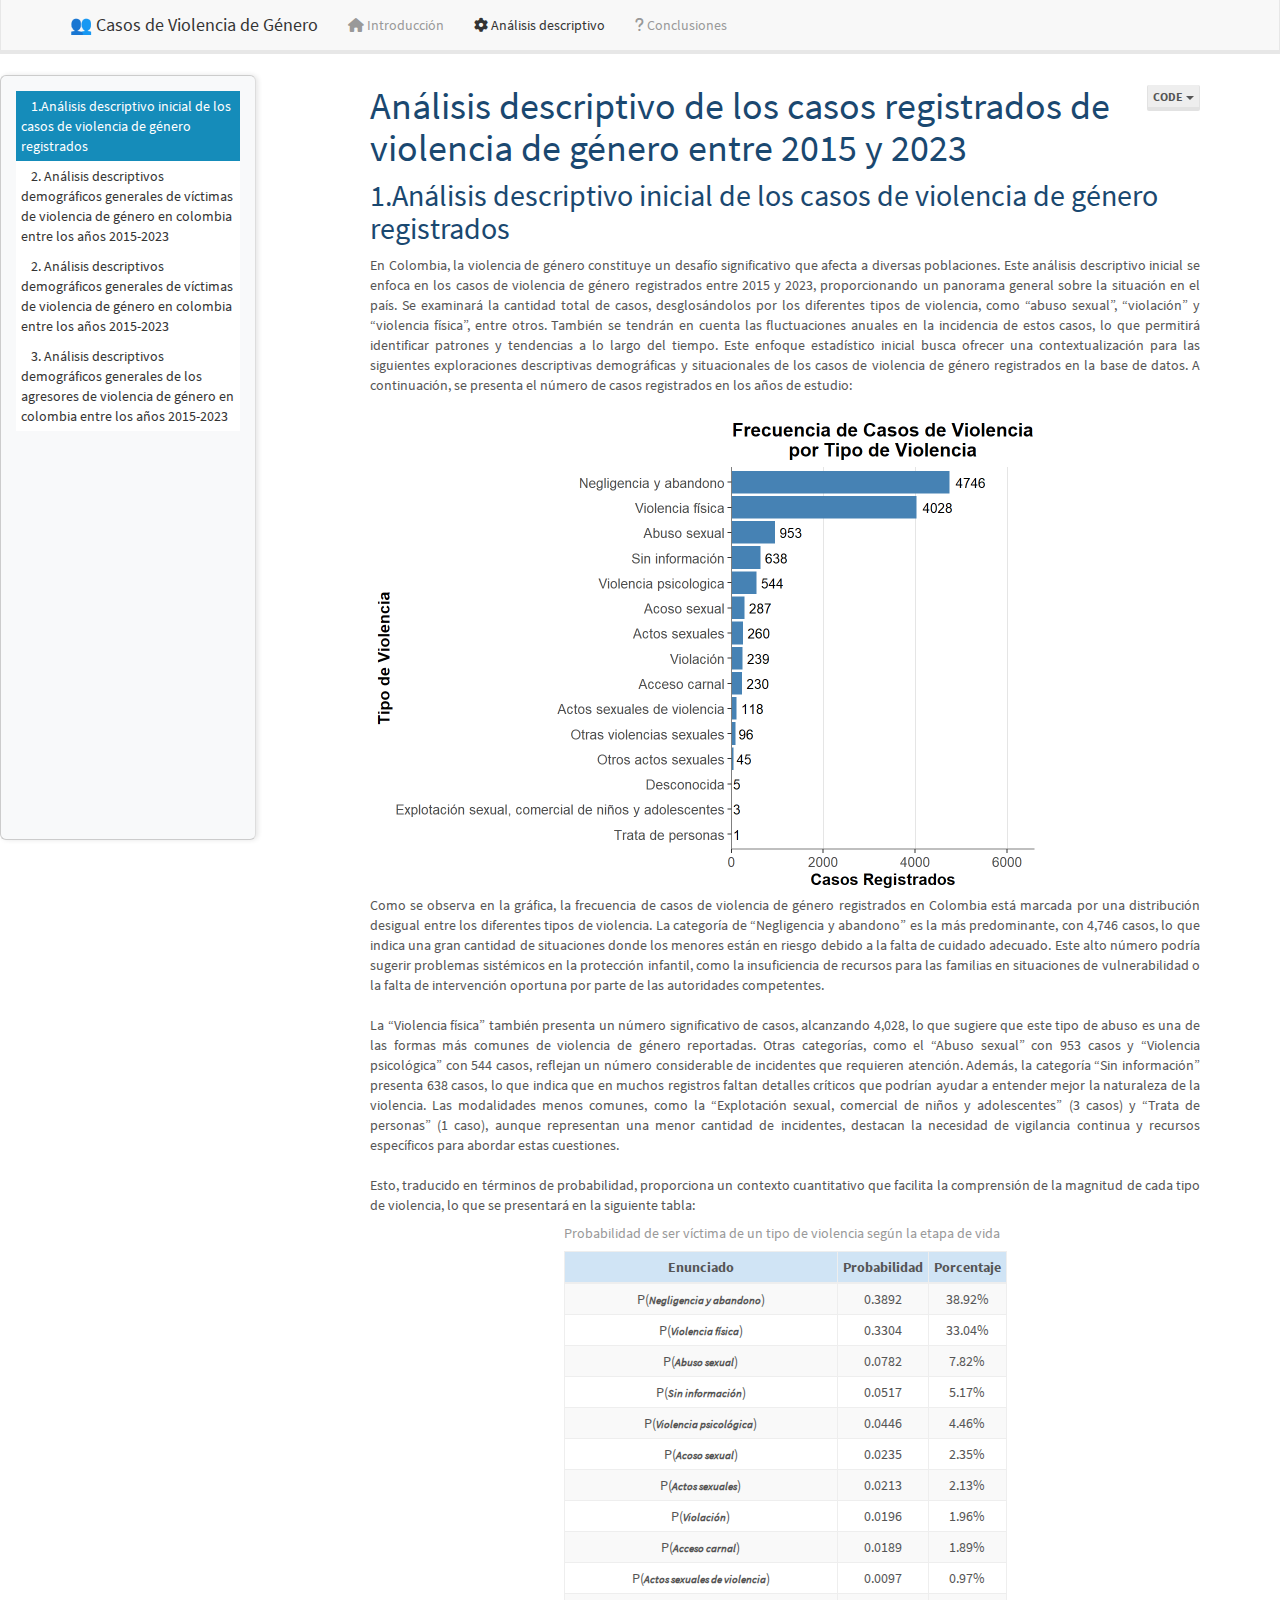
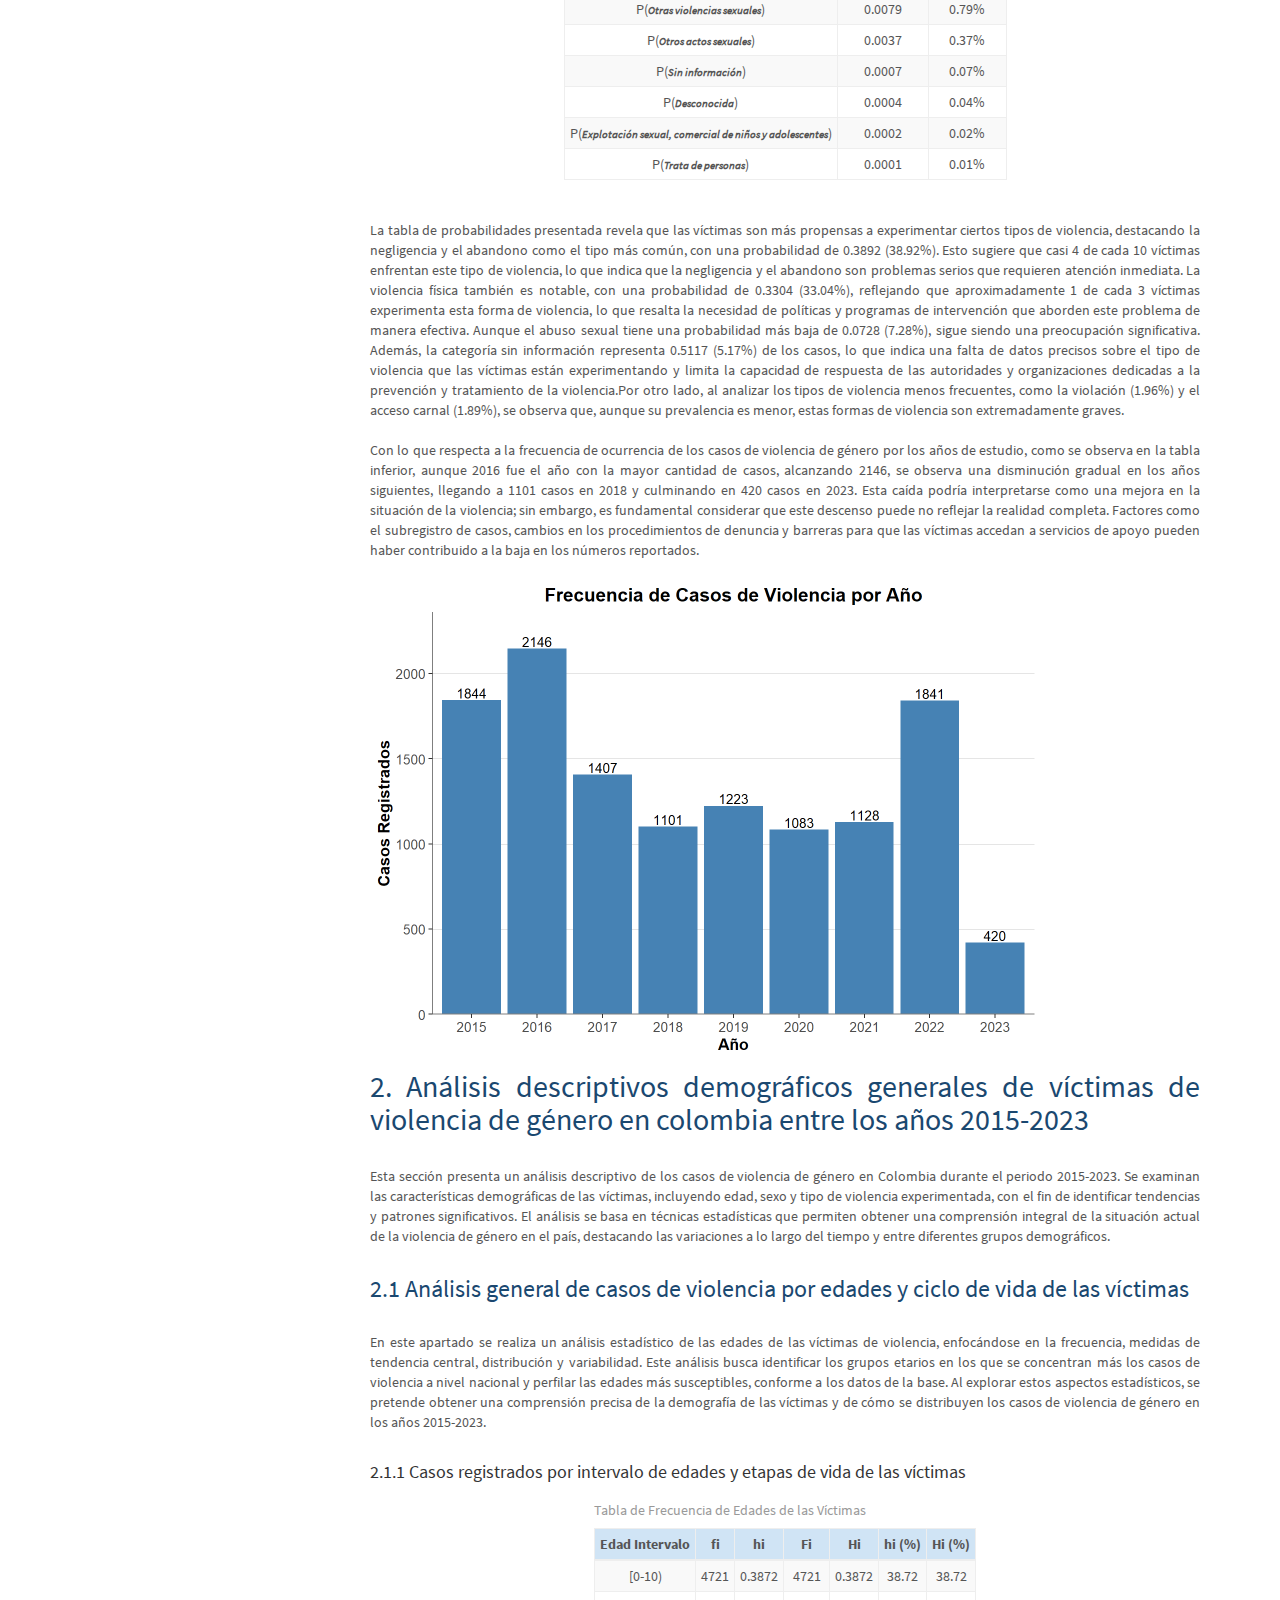
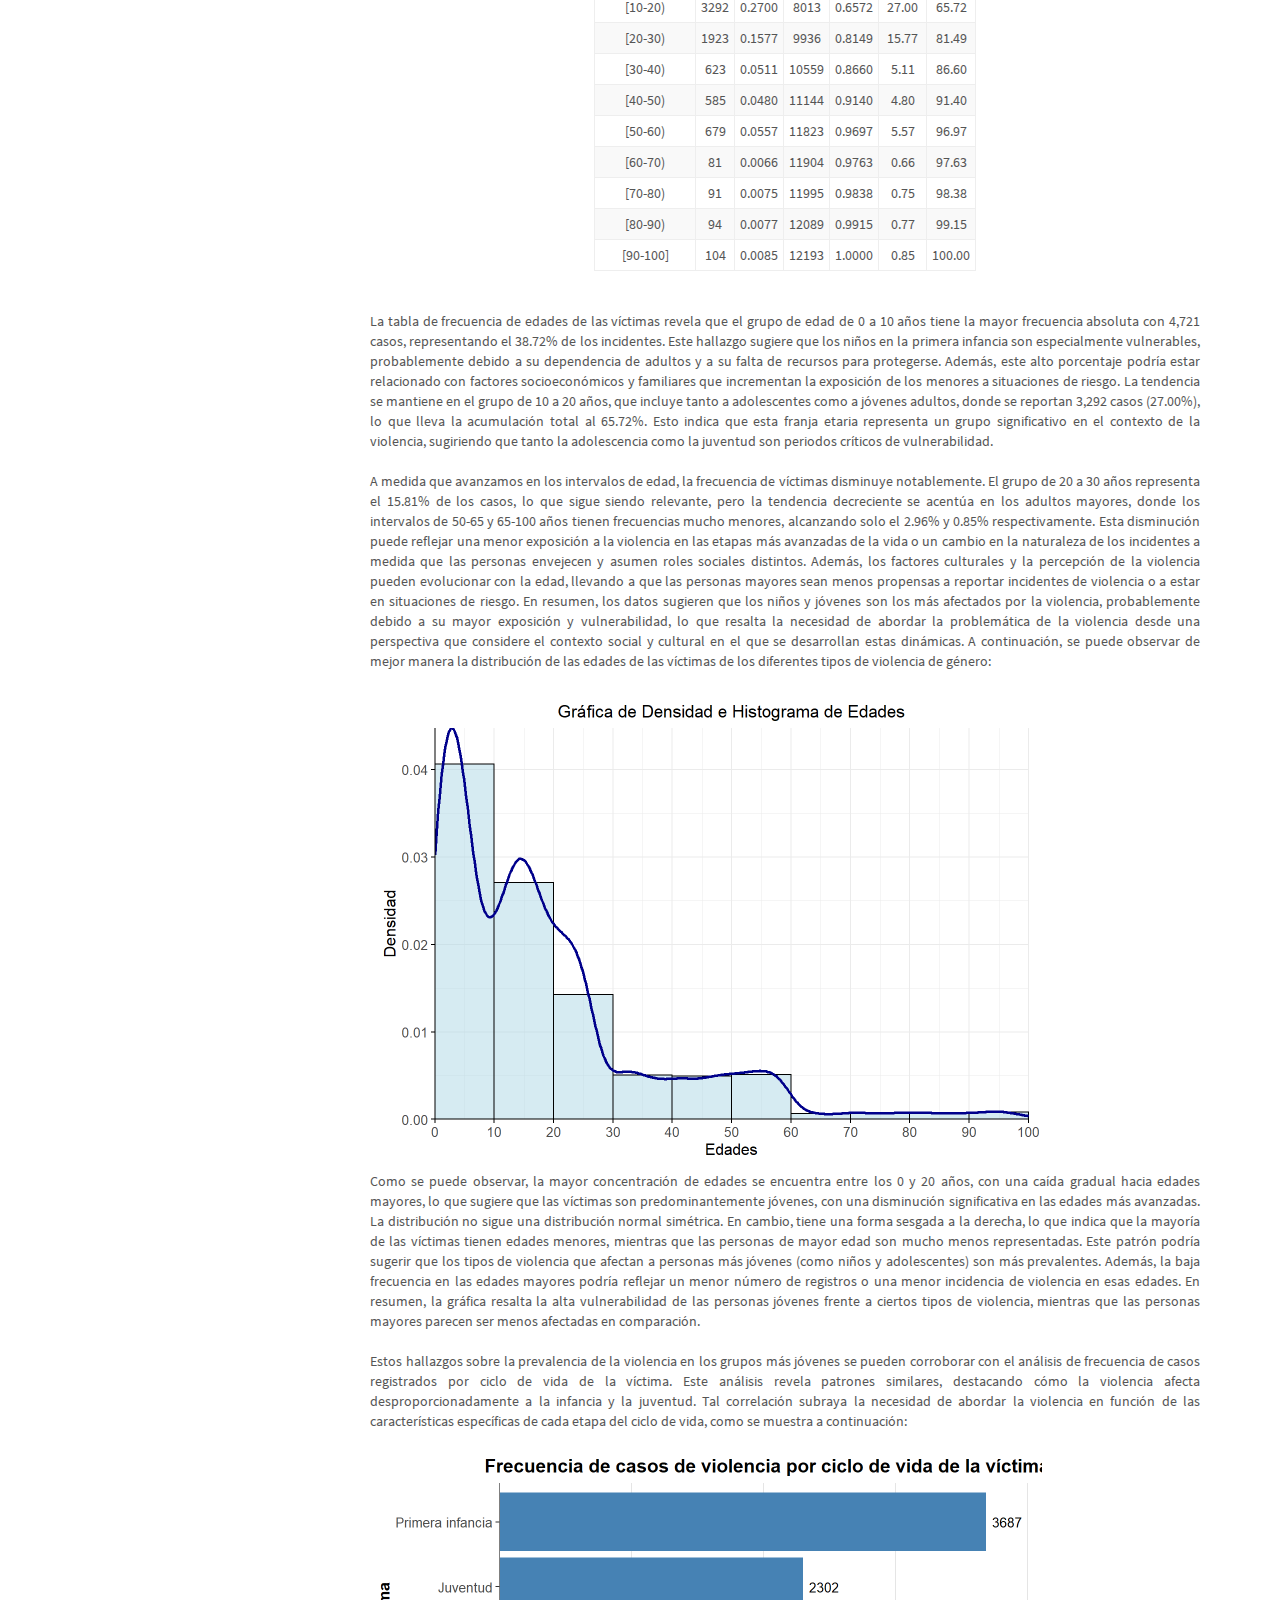
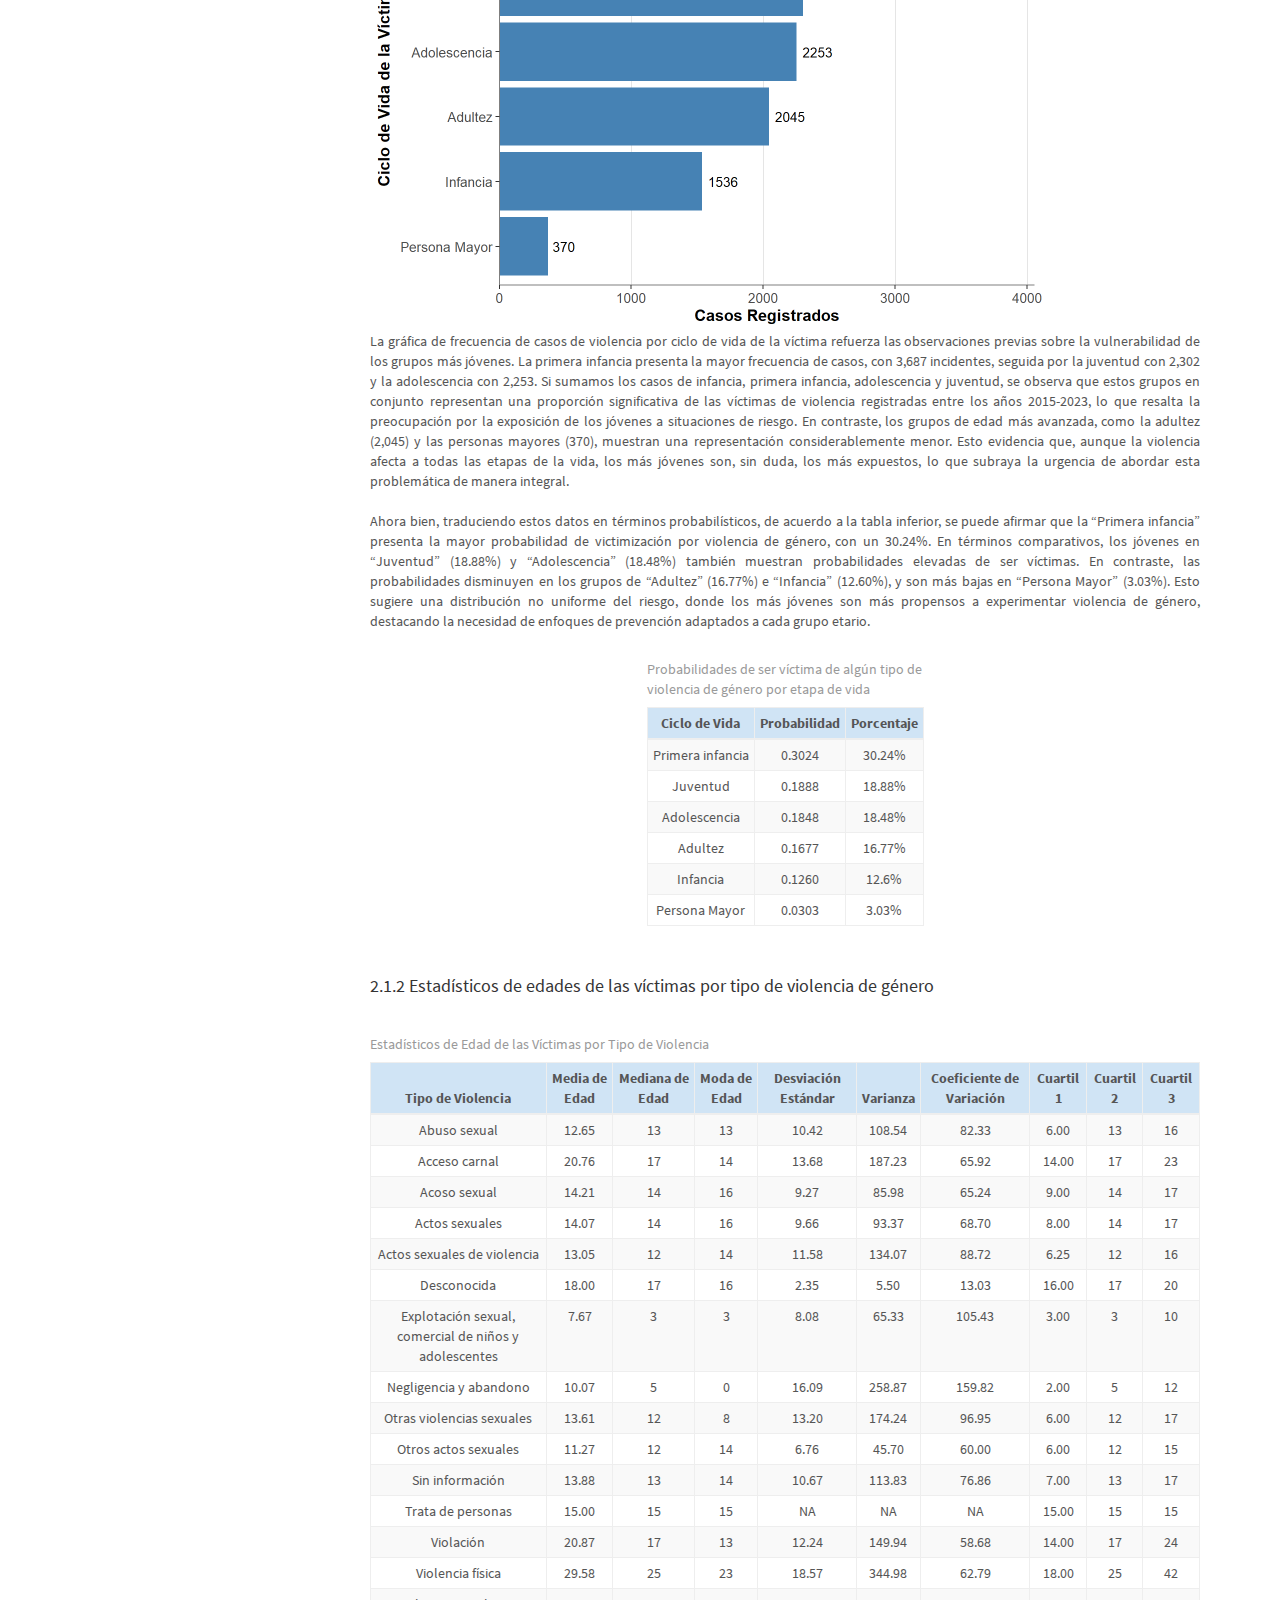
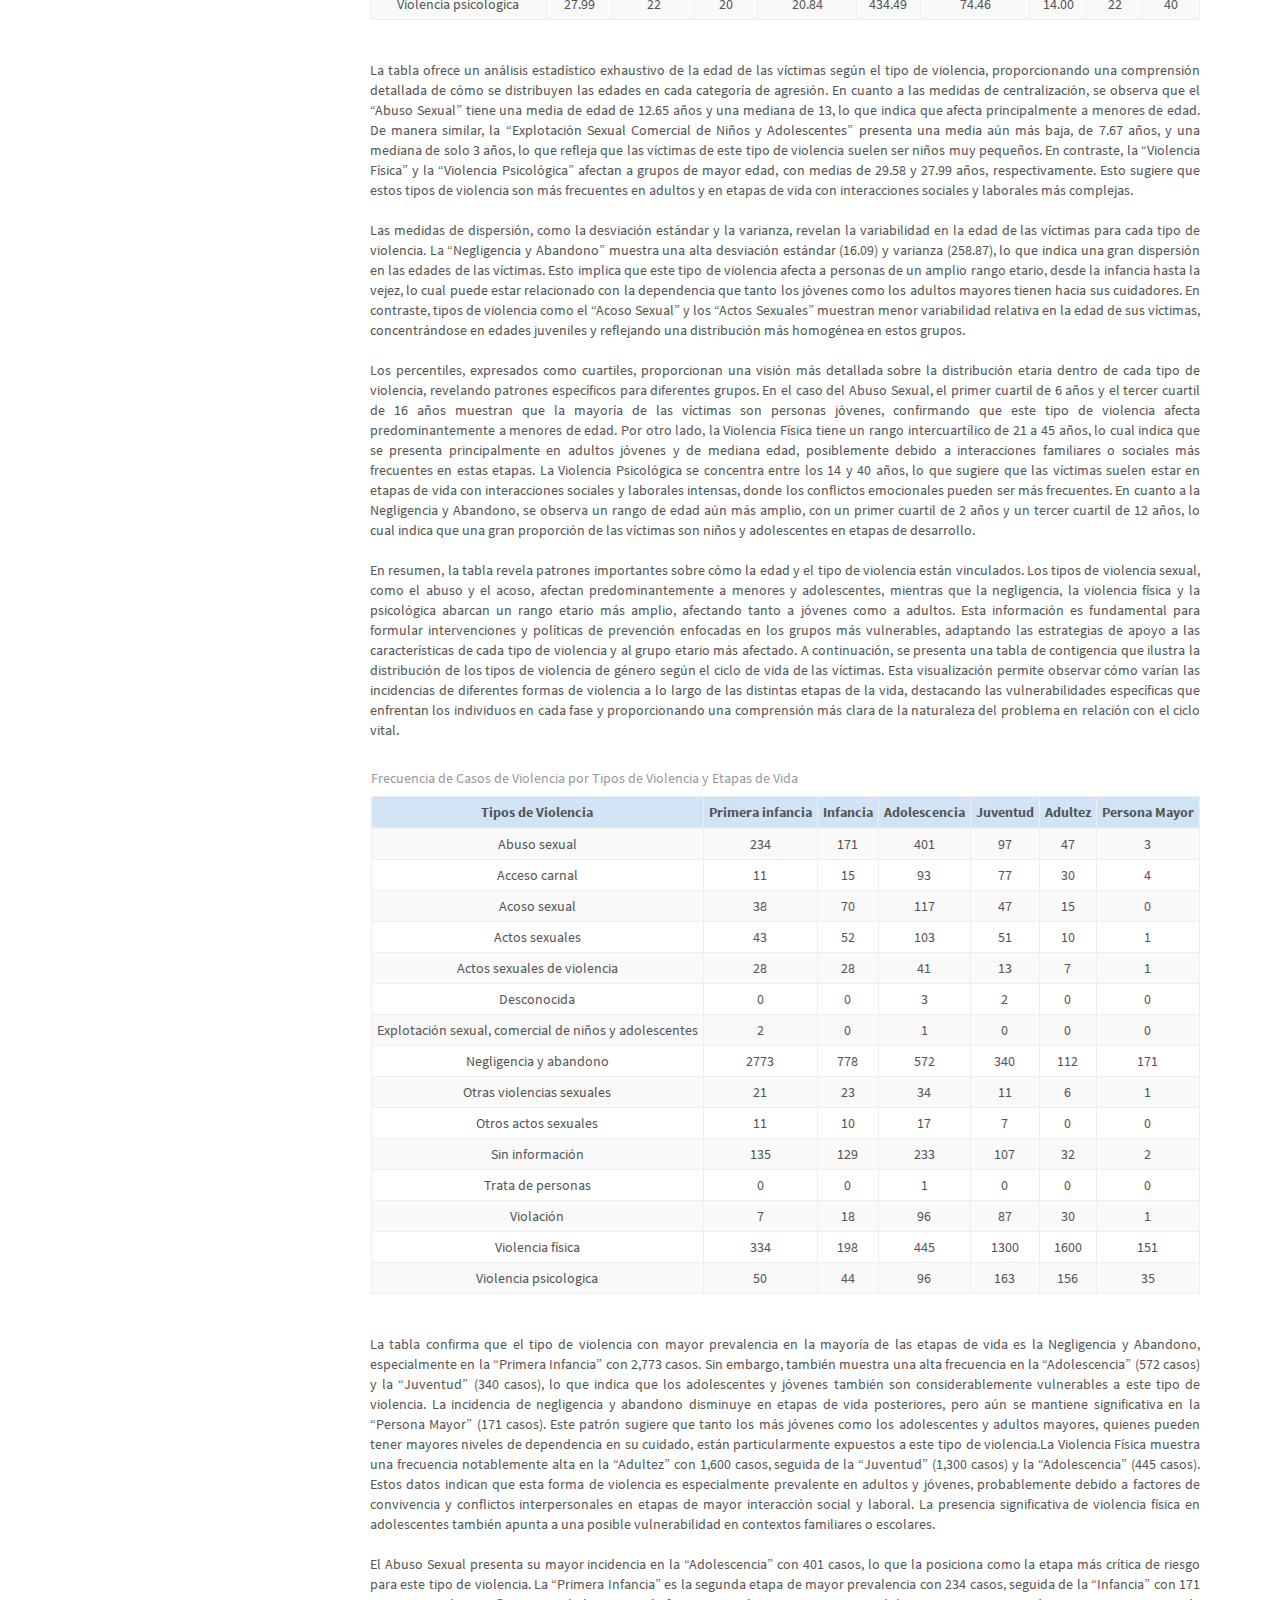
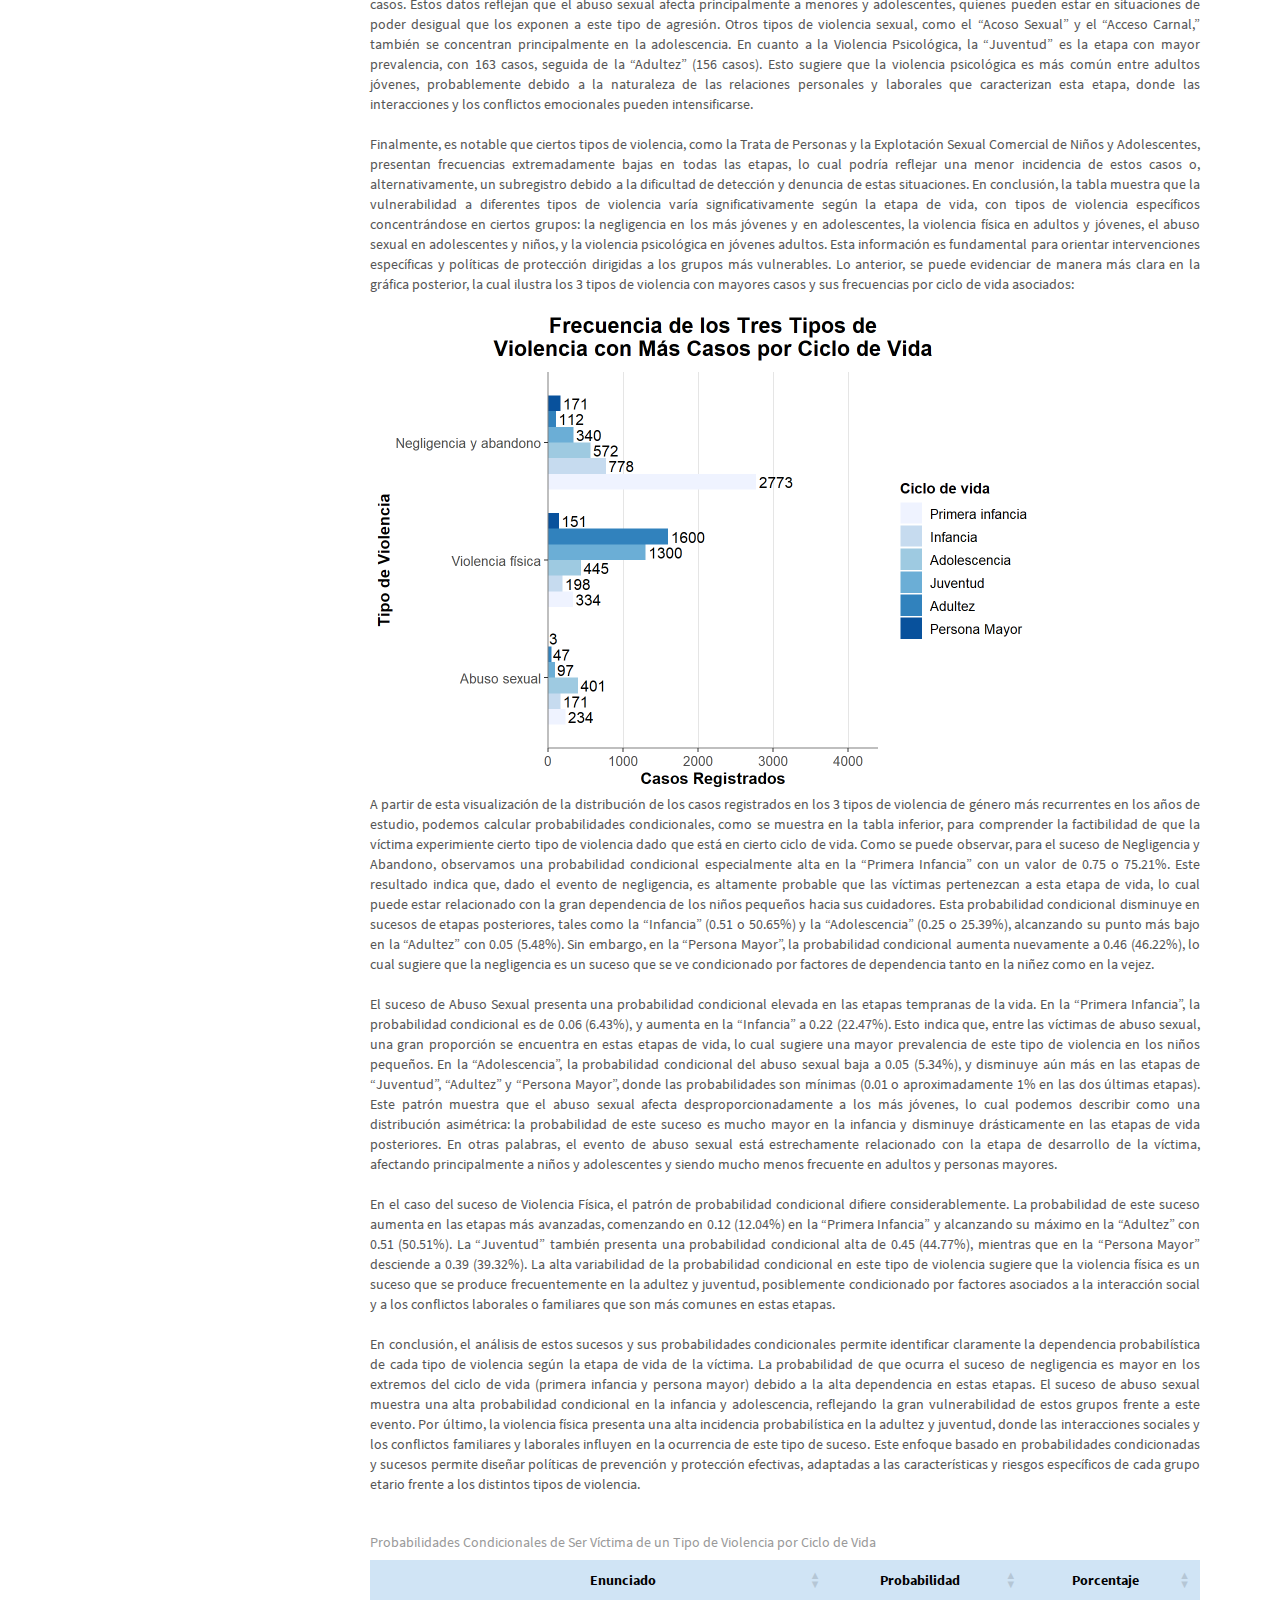
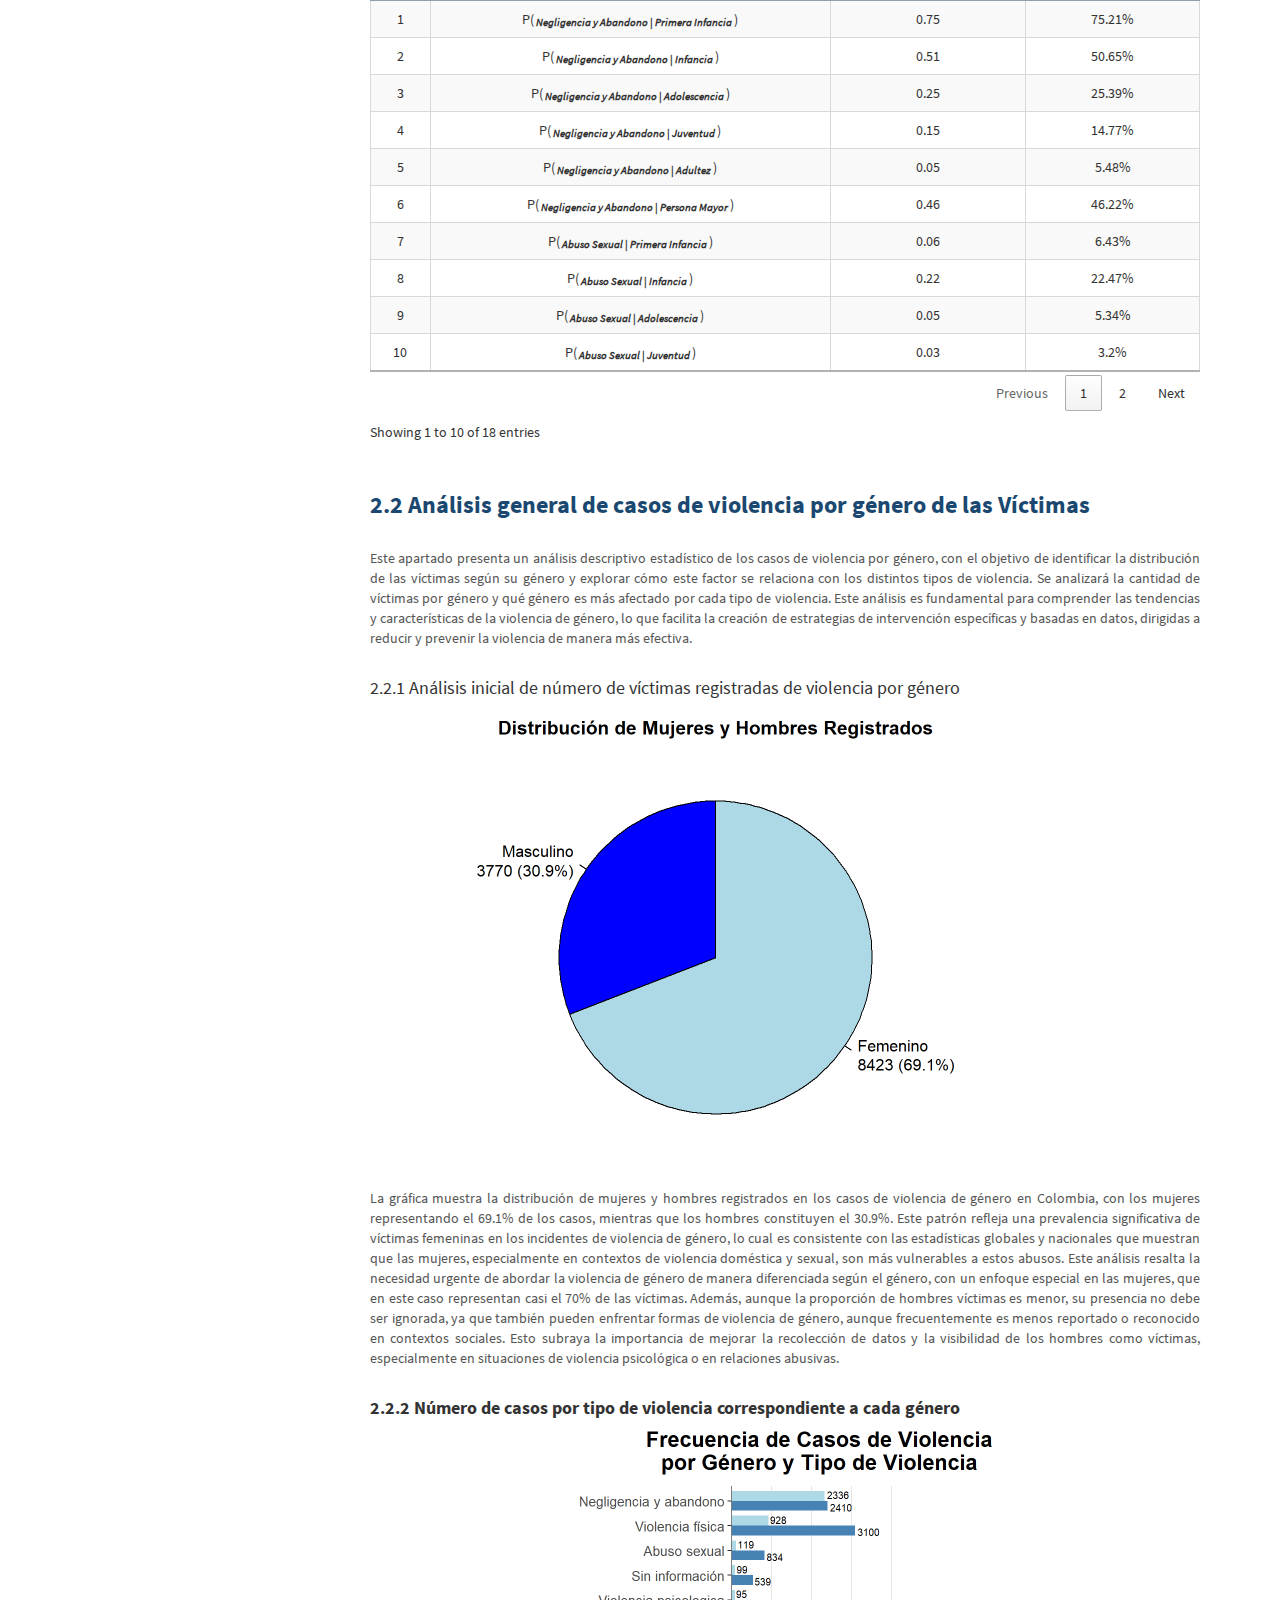
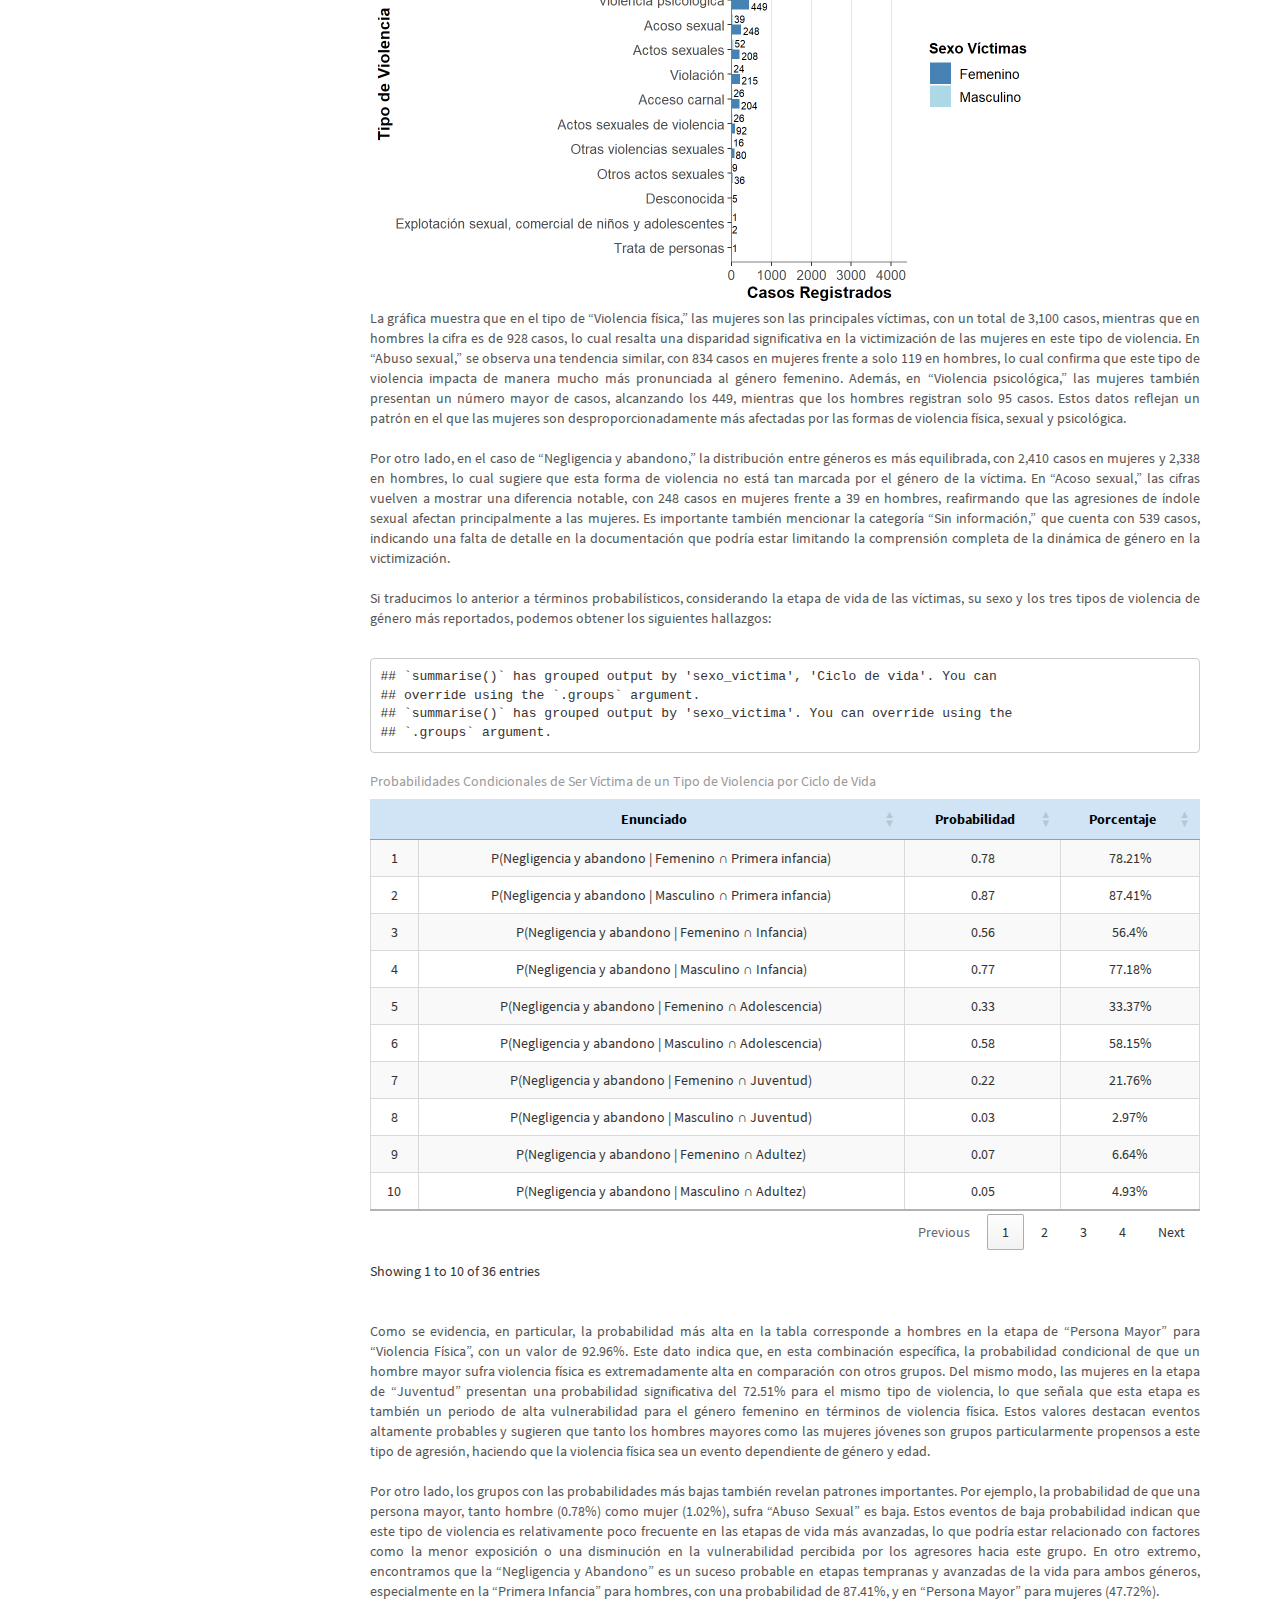
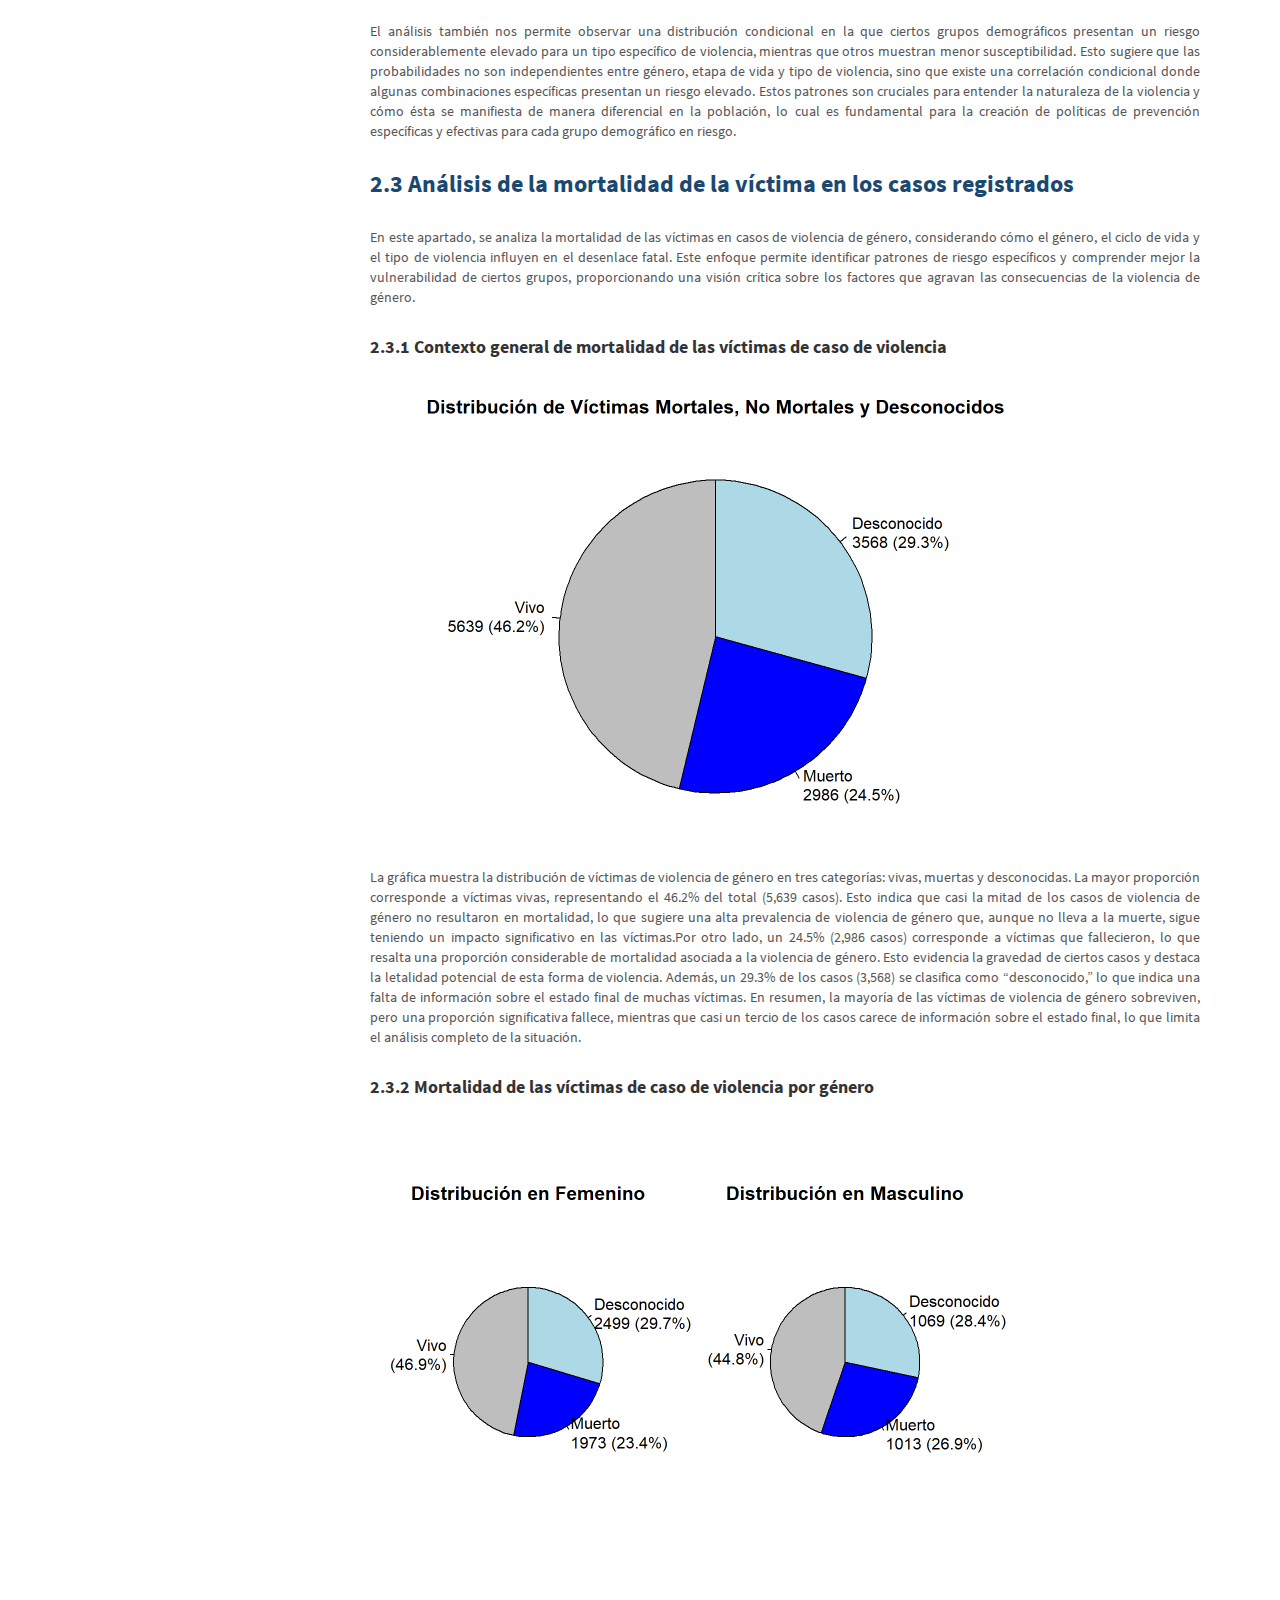
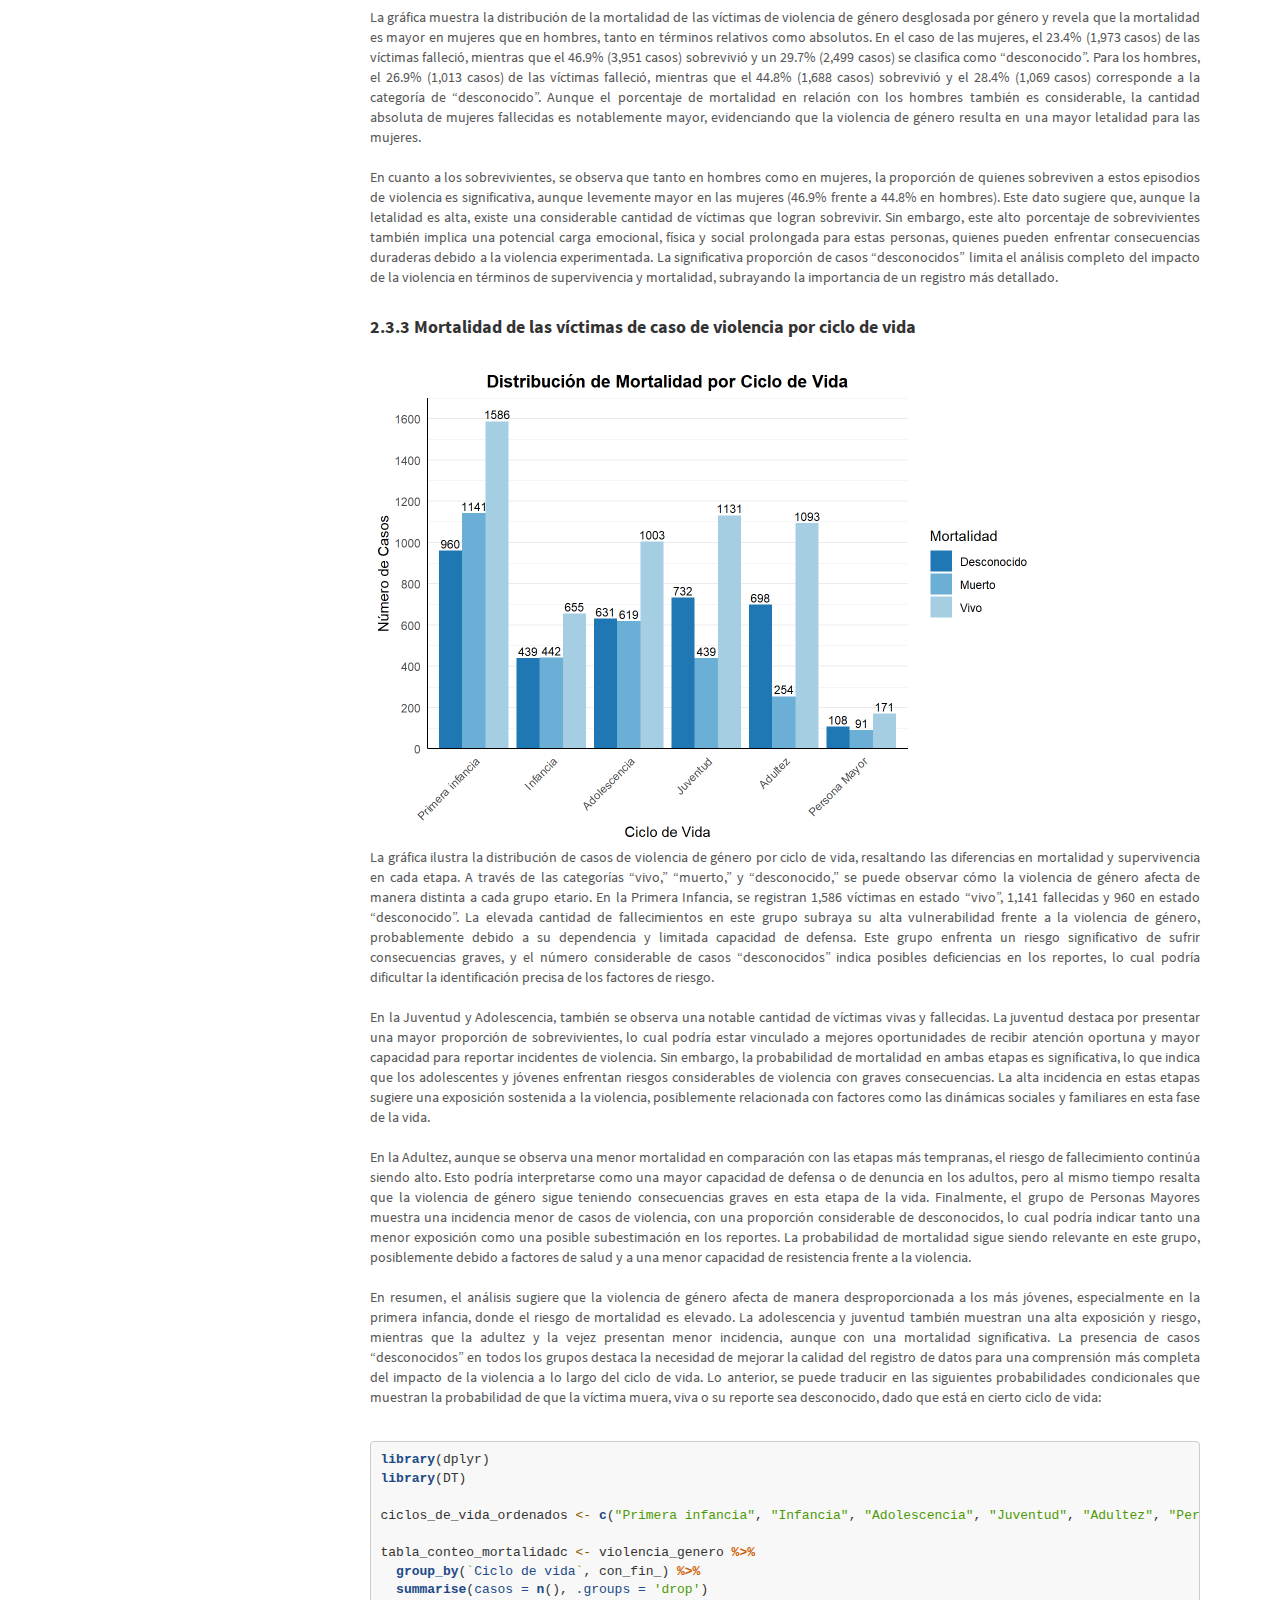
==== about.html @ 6017848c "Agrega el archivo site_libs" ====
<!DOCTYPE html>

<html>

<head>

<meta charset="utf-8" />
<meta name="generator" content="pandoc" />
<meta http-equiv="X-UA-Compatible" content="IE=EDGE" />




<title>Análisis descriptivo de los casos registrados de violencia de género entre 2015 y 2023</title>

<script src="site_libs/header-attrs-2.28/header-attrs.js"></script>
<script src="site_libs/jquery-3.6.0/jquery-3.6.0.min.js"></script>
<meta name="viewport" content="width=device-width, initial-scale=1" />
<link href="site_libs/bootstrap-3.3.5/css/lumen.min.css" rel="stylesheet" />
<script src="site_libs/bootstrap-3.3.5/js/bootstrap.min.js"></script>
<script src="site_libs/bootstrap-3.3.5/shim/html5shiv.min.js"></script>
<script src="site_libs/bootstrap-3.3.5/shim/respond.min.js"></script>
<style>h1 {font-size: 34px;}
       h1.title {font-size: 38px;}
       h2 {font-size: 30px;}
       h3 {font-size: 24px;}
       h4 {font-size: 18px;}
       h5 {font-size: 16px;}
       h6 {font-size: 12px;}
       code {color: inherit; background-color: rgba(0, 0, 0, 0.04);}
       pre:not([class]) { background-color: white }</style>
<script src="site_libs/jqueryui-1.13.2/jquery-ui.min.js"></script>
<link href="site_libs/tocify-1.9.1/jquery.tocify.css" rel="stylesheet" />
<script src="site_libs/tocify-1.9.1/jquery.tocify.js"></script>
<script src="site_libs/navigation-1.1/tabsets.js"></script>
<script src="site_libs/navigation-1.1/codefolding.js"></script>
<script src="site_libs/navigation-1.1/sourceembed.js"></script>
<script src="site_libs/kePrint-0.0.1/kePrint.js"></script>
<link href="site_libs/lightable-0.0.1/lightable.css" rel="stylesheet" />
<link href="site_libs/htmltools-fill-0.5.8.1/fill.css" rel="stylesheet" />
<script src="site_libs/htmlwidgets-1.6.4/htmlwidgets.js"></script>
<link href="site_libs/datatables-css-0.0.0/datatables-crosstalk.css" rel="stylesheet" />
<script src="site_libs/datatables-binding-0.33/datatables.js"></script>
<link href="site_libs/dt-core-1.13.6/css/jquery.dataTables.min.css" rel="stylesheet" />
<link href="site_libs/dt-core-1.13.6/css/jquery.dataTables.extra.css" rel="stylesheet" />
<script src="site_libs/dt-core-1.13.6/js/jquery.dataTables.min.js"></script>
<link href="site_libs/crosstalk-1.2.1/css/crosstalk.min.css" rel="stylesheet" />
<script src="site_libs/crosstalk-1.2.1/js/crosstalk.min.js"></script>
<link href="site_libs/leaflet-1.3.1/leaflet.css" rel="stylesheet" />
<script src="site_libs/leaflet-1.3.1/leaflet.js"></script>
<link href="site_libs/leafletfix-1.0.0/leafletfix.css" rel="stylesheet" />
<script src="site_libs/proj4-2.6.2/proj4.min.js"></script>
<script src="site_libs/Proj4Leaflet-1.0.1/proj4leaflet.js"></script>
<link href="site_libs/rstudio_leaflet-1.3.1/rstudio_leaflet.css" rel="stylesheet" />
<script src="site_libs/leaflet-binding-2.2.2/leaflet.js"></script>
<script src="site_libs/leaflet-providers-2.0.0/leaflet-providers_2.0.0.js"></script>
<script src="site_libs/leaflet-providers-plugin-2.2.2/leaflet-providers-plugin.js"></script>
<script src="site_libs/plotly-binding-4.10.4/plotly.js"></script>
<script src="site_libs/typedarray-0.1/typedarray.min.js"></script>
<link href="site_libs/plotly-htmlwidgets-css-2.11.1/plotly-htmlwidgets.css" rel="stylesheet" />
<script src="site_libs/plotly-main-2.11.1/plotly-latest.min.js"></script>
<link href="site_libs/font-awesome-6.4.2/css/all.min.css" rel="stylesheet" />
<link href="site_libs/font-awesome-6.4.2/css/v4-shims.min.css" rel="stylesheet" />

<style type="text/css">
  code{white-space: pre-wrap;}
  span.smallcaps{font-variant: small-caps;}
  span.underline{text-decoration: underline;}
  div.column{display: inline-block; vertical-align: top; width: 50%;}
  div.hanging-indent{margin-left: 1.5em; text-indent: -1.5em;}
  ul.task-list{list-style: none;}
    </style>



<style type="text/css">
  code {
    white-space: pre;
  }
  .sourceCode {
    overflow: visible;
  }
</style>
<style type="text/css" data-origin="pandoc">
pre > code.sourceCode { white-space: pre; position: relative; }
pre > code.sourceCode > span { line-height: 1.25; }
pre > code.sourceCode > span:empty { height: 1.2em; }
.sourceCode { overflow: visible; }
code.sourceCode > span { color: inherit; text-decoration: inherit; }
div.sourceCode { margin: 1em 0; }
pre.sourceCode { margin: 0; }
@media screen {
div.sourceCode { overflow: auto; }
}
@media print {
pre > code.sourceCode { white-space: pre-wrap; }
pre > code.sourceCode > span { text-indent: -5em; padding-left: 5em; }
}
pre.numberSource code
  { counter-reset: source-line 0; }
pre.numberSource code > span
  { position: relative; left: -4em; counter-increment: source-line; }
pre.numberSource code > span > a:first-child::before
  { content: counter(source-line);
    position: relative; left: -1em; text-align: right; vertical-align: baseline;
    border: none; display: inline-block;
    -webkit-touch-callout: none; -webkit-user-select: none;
    -khtml-user-select: none; -moz-user-select: none;
    -ms-user-select: none; user-select: none;
    padding: 0 4px; width: 4em;
    color: #aaaaaa;
  }
pre.numberSource { margin-left: 3em; border-left: 1px solid #aaaaaa;  padding-left: 4px; }
div.sourceCode
  {  background-color: #f8f8f8; }
@media screen {
pre > code.sourceCode > span > a:first-child::before { text-decoration: underline; }
}
code span.al { color: #ef2929; } /* Alert */
code span.an { color: #8f5902; font-weight: bold; font-style: italic; } /* Annotation */
code span.at { color: #204a87; } /* Attribute */
code span.bn { color: #0000cf; } /* BaseN */
code span.cf { color: #204a87; font-weight: bold; } /* ControlFlow */
code span.ch { color: #4e9a06; } /* Char */
code span.cn { color: #8f5902; } /* Constant */
code span.co { color: #8f5902; font-style: italic; } /* Comment */
code span.cv { color: #8f5902; font-weight: bold; font-style: italic; } /* CommentVar */
code span.do { color: #8f5902; font-weight: bold; font-style: italic; } /* Documentation */
code span.dt { color: #204a87; } /* DataType */
code span.dv { color: #0000cf; } /* DecVal */
code span.er { color: #a40000; font-weight: bold; } /* Error */
code span.ex { } /* Extension */
code span.fl { color: #0000cf; } /* Float */
code span.fu { color: #204a87; font-weight: bold; } /* Function */
code span.im { } /* Import */
code span.in { color: #8f5902; font-weight: bold; font-style: italic; } /* Information */
code span.kw { color: #204a87; font-weight: bold; } /* Keyword */
code span.op { color: #ce5c00; font-weight: bold; } /* Operator */
code span.ot { color: #8f5902; } /* Other */
code span.pp { color: #8f5902; font-style: italic; } /* Preprocessor */
code span.sc { color: #ce5c00; font-weight: bold; } /* SpecialChar */
code span.ss { color: #4e9a06; } /* SpecialString */
code span.st { color: #4e9a06; } /* String */
code span.va { color: #000000; } /* Variable */
code span.vs { color: #4e9a06; } /* VerbatimString */
code span.wa { color: #8f5902; font-weight: bold; font-style: italic; } /* Warning */

</style>
<script>
// apply pandoc div.sourceCode style to pre.sourceCode instead
(function() {
  var sheets = document.styleSheets;
  for (var i = 0; i < sheets.length; i++) {
    if (sheets[i].ownerNode.dataset["origin"] !== "pandoc") continue;
    try { var rules = sheets[i].cssRules; } catch (e) { continue; }
    var j = 0;
    while (j < rules.length) {
      var rule = rules[j];
      // check if there is a div.sourceCode rule
      if (rule.type !== rule.STYLE_RULE || rule.selectorText !== "div.sourceCode") {
        j++;
        continue;
      }
      var style = rule.style.cssText;
      // check if color or background-color is set
      if (rule.style.color === '' && rule.style.backgroundColor === '') {
        j++;
        continue;
      }
      // replace div.sourceCode by a pre.sourceCode rule
      sheets[i].deleteRule(j);
      sheets[i].insertRule('pre.sourceCode{' + style + '}', j);
    }
  }
})();
</script>


<style type="text/css">
#rmd-source-code {
  display: none;
}
</style>


<link rel="stylesheet" href="styles.css" type="text/css" />



<style type = "text/css">
.main-container {
  max-width: 940px;
  margin-left: auto;
  margin-right: auto;
}
img {
  max-width:100%;
}
.tabbed-pane {
  padding-top: 12px;
}
.html-widget {
  margin-bottom: 20px;
}
button.code-folding-btn:focus {
  outline: none;
}
summary {
  display: list-item;
}
details > summary > p:only-child {
  display: inline;
}
pre code {
  padding: 0;
}
</style>


<style type="text/css">
.dropdown-submenu {
  position: relative;
}
.dropdown-submenu>.dropdown-menu {
  top: 0;
  left: 100%;
  margin-top: -6px;
  margin-left: -1px;
  border-radius: 0 6px 6px 6px;
}
.dropdown-submenu:hover>.dropdown-menu {
  display: block;
}
.dropdown-submenu>a:after {
  display: block;
  content: " ";
  float: right;
  width: 0;
  height: 0;
  border-color: transparent;
  border-style: solid;
  border-width: 5px 0 5px 5px;
  border-left-color: #cccccc;
  margin-top: 5px;
  margin-right: -10px;
}
.dropdown-submenu:hover>a:after {
  border-left-color: #adb5bd;
}
.dropdown-submenu.pull-left {
  float: none;
}
.dropdown-submenu.pull-left>.dropdown-menu {
  left: -100%;
  margin-left: 10px;
  border-radius: 6px 0 6px 6px;
}
</style>

<script type="text/javascript">
// manage active state of menu based on current page
$(document).ready(function () {
  // active menu anchor
  href = window.location.pathname
  href = href.substr(href.lastIndexOf('/') + 1)
  if (href === "")
    href = "index.html";
  var menuAnchor = $('a[href="' + href + '"]');

  // mark the anchor link active (and if it's in a dropdown, also mark that active)
  var dropdown = menuAnchor.closest('li.dropdown');
  if (window.bootstrap) { // Bootstrap 4+
    menuAnchor.addClass('active');
    dropdown.find('> .dropdown-toggle').addClass('active');
  } else { // Bootstrap 3
    menuAnchor.parent().addClass('active');
    dropdown.addClass('active');
  }

  // Navbar adjustments
  var navHeight = $(".navbar").first().height() + 15;
  var style = document.createElement('style');
  var pt = "padding-top: " + navHeight + "px; ";
  var mt = "margin-top: -" + navHeight + "px; ";
  var css = "";
  // offset scroll position for anchor links (for fixed navbar)
  for (var i = 1; i <= 6; i++) {
    css += ".section h" + i + "{ " + pt + mt + "}\n";
  }
  style.innerHTML = "body {" + pt + "padding-bottom: 40px; }\n" + css;
  document.head.appendChild(style);
});
</script>

<!-- tabsets -->

<style type="text/css">
.tabset-dropdown > .nav-tabs {
  display: inline-table;
  max-height: 500px;
  min-height: 44px;
  overflow-y: auto;
  border: 1px solid #ddd;
  border-radius: 4px;
}

.tabset-dropdown > .nav-tabs > li.active:before, .tabset-dropdown > .nav-tabs.nav-tabs-open:before {
  content: "\e259";
  font-family: 'Glyphicons Halflings';
  display: inline-block;
  padding: 10px;
  border-right: 1px solid #ddd;
}

.tabset-dropdown > .nav-tabs.nav-tabs-open > li.active:before {
  content: "\e258";
  font-family: 'Glyphicons Halflings';
  border: none;
}

.tabset-dropdown > .nav-tabs > li.active {
  display: block;
}

.tabset-dropdown > .nav-tabs > li > a,
.tabset-dropdown > .nav-tabs > li > a:focus,
.tabset-dropdown > .nav-tabs > li > a:hover {
  border: none;
  display: inline-block;
  border-radius: 4px;
  background-color: transparent;
}

.tabset-dropdown > .nav-tabs.nav-tabs-open > li {
  display: block;
  float: none;
}

.tabset-dropdown > .nav-tabs > li {
  display: none;
}
</style>

<!-- code folding -->
<style type="text/css">
.code-folding-btn { margin-bottom: 4px; }
</style>



<style type="text/css">

#TOC {
  margin: 25px 0px 20px 0px;
}
@media (max-width: 768px) {
#TOC {
  position: relative;
  width: 100%;
}
}

@media print {
.toc-content {
  /* see https://github.com/w3c/csswg-drafts/issues/4434 */
  float: right;
}
}

.toc-content {
  padding-left: 30px;
  padding-right: 40px;
}

div.main-container {
  max-width: 1200px;
}

div.tocify {
  width: 20%;
  max-width: 260px;
  max-height: 85%;
}

@media (min-width: 768px) and (max-width: 991px) {
  div.tocify {
    width: 25%;
  }
}

@media (max-width: 767px) {
  div.tocify {
    width: 100%;
    max-width: none;
  }
}

.tocify ul, .tocify li {
  line-height: 20px;
}

.tocify-subheader .tocify-item {
  font-size: 0.90em;
}

.tocify .list-group-item {
  border-radius: 0px;
}


</style>



</head>

<body>


<div class="container-fluid main-container">


<!-- setup 3col/9col grid for toc_float and main content  -->
<div class="row">
<div class="col-xs-12 col-sm-4 col-md-3">
<div id="TOC" class="tocify">
</div>
</div>

<div class="toc-content col-xs-12 col-sm-8 col-md-9">




<div class="navbar navbar-default  navbar-fixed-top" role="navigation">
  <div class="container">
    <div class="navbar-header">
      <button type="button" class="navbar-toggle collapsed" data-toggle="collapse" data-bs-toggle="collapse" data-target="#navbar" data-bs-target="#navbar">
        <span class="icon-bar"></span>
        <span class="icon-bar"></span>
        <span class="icon-bar"></span>
      </button>
      <a class="navbar-brand" href="index.html">👥 Casos de Violencia de Género</a>
    </div>
    <div id="navbar" class="navbar-collapse collapse">
      <ul class="nav navbar-nav">
        <li>
  <a href="index.html">
    <span class="fa fa-home"></span>
     
    Introducción
  </a>
</li>
<li>
  <a href="about.html">
    <span class="fa fa-gear"></span>
     
    Análisis descriptivo
  </a>
</li>
<li>
  <a href="conclusiones.html">
    <span class="fa fa-question"></span>
     
    Conclusiones
  </a>
</li>
      </ul>
      <ul class="nav navbar-nav navbar-right">
        
      </ul>
    </div><!--/.nav-collapse -->
  </div><!--/.container -->
</div><!--/.navbar -->

<div id="header">

<div class="btn-group pull-right float-right">
<button type="button" class="btn btn-default btn-xs btn-secondary btn-sm dropdown-toggle" data-toggle="dropdown" data-bs-toggle="dropdown" aria-haspopup="true" aria-expanded="false"><span>Code</span> <span class="caret"></span></button>
<ul class="dropdown-menu dropdown-menu-right" style="min-width: 50px;">
<li><a id="rmd-download-source" href="#">Download Rmd</a></li>
</ul>
</div>



<h1 class="title toc-ignore">Análisis descriptivo de los casos
registrados de violencia de género entre 2015 y 2023</h1>

</div>


<style type="text/css">
.column {display:flex;}
h1{color:rgb(26, 72, 112)}
h2{color:rgb(26, 72, 112)}
h3{color:rgb(26, 72, 112)}
</style>
<div
id="análisis-descriptivo-inicial-de-los-casos-de-violencia-de-género-registrados"
class="section level2">
<h2>1.Análisis descriptivo inicial de los casos de violencia de género
registrados</h2>
<div style="text-align: justify">
En Colombia, la violencia de género constituye un desafío significativo
que afecta a diversas poblaciones. Este análisis descriptivo inicial se
enfoca en los casos de violencia de género registrados entre 2015 y
2023, proporcionando un panorama general sobre la situación en el país.
Se examinará la cantidad total de casos, desglosándolos por los
diferentes tipos de violencia, como “abuso sexual”, “violación” y
“violencia física”, entre otros. También se tendrán en cuenta las
fluctuaciones anuales en la incidencia de estos casos, lo que permitirá
identificar patrones y tendencias a lo largo del tiempo. Este enfoque
estadístico inicial busca ofrecer una contextualización para las
siguientes exploraciones descriptivas demográficas y situacionales de
los casos de violencia de género registrados en la base de datos. A
continuación, se presenta el número de casos registrados en los años de
estudio:
<div/>
<br>
<img src="about_files/figure-html/unnamed-chunk-2-1.png" width="672" />
<br>
<div style="text-align: justify">
Como se observa en la gráfica, la frecuencia de casos de violencia de
género registrados en Colombia está marcada por una distribución
desigual entre los diferentes tipos de violencia. La categoría de
“Negligencia y abandono” es la más predominante, con 4,746 casos, lo que
indica una gran cantidad de situaciones donde los menores están en
riesgo debido a la falta de cuidado adecuado. Este alto número podría
sugerir problemas sistémicos en la protección infantil, como la
insuficiencia de recursos para las familias en situaciones de
vulnerabilidad o la falta de intervención oportuna por parte de las
autoridades competentes.
<div/>
<br>
<div style="text-align: justify">
La “Violencia física” también presenta un número significativo de casos,
alcanzando 4,028, lo que sugiere que este tipo de abuso es una de las
formas más comunes de violencia de género reportadas. Otras categorías,
como el “Abuso sexual” con 953 casos y “Violencia psicológica” con 544
casos, reflejan un número considerable de incidentes que requieren
atención. Además, la categoría “Sin información” presenta 638 casos, lo
que indica que en muchos registros faltan detalles críticos que podrían
ayudar a entender mejor la naturaleza de la violencia. Las modalidades
menos comunes, como la “Explotación sexual, comercial de niños y
adolescentes” (3 casos) y “Trata de personas” (1 caso), aunque
representan una menor cantidad de incidentes, destacan la necesidad de
vigilancia continua y recursos específicos para abordar estas
cuestiones.
<div/>
<br> Esto, traducido en términos de probabilidad, proporciona un
contexto cuantitativo que facilita la comprensión de la magnitud de cada
tipo de violencia, lo que se presentará en la siguiente tabla:
<table class="table table-striped table-hover table-condensed table-bordered" style="width: auto !important; margin-left: auto; margin-right: auto;">
<caption>
Probabilidad de ser víctima de un tipo de violencia según la etapa de
vida
</caption>
<thead>
<tr>
<th style="text-align:center;font-weight: bold;background-color: rgba(208, 228, 245, 255) !important;">
Enunciado
</th>
<th style="text-align:center;font-weight: bold;background-color: rgba(208, 228, 245, 255) !important;">
Probabilidad
</th>
<th style="text-align:center;font-weight: bold;background-color: rgba(208, 228, 245, 255) !important;">
Porcentaje
</th>
</tr>
</thead>
<tbody>
<tr>
<td style="text-align:center;">
P(<span
style="font-size:0.8em; font-weight:bold; font-style:italic;">Negligencia
y abandono</span>)
</td>
<td style="text-align:center;">
0.3892
</td>
<td style="text-align:center;">
38.92%
</td>
</tr>
<tr>
<td style="text-align:center;">
P(<span
style="font-size:0.8em; font-weight:bold; font-style:italic;">Violencia
física</span>)
</td>
<td style="text-align:center;">
0.3304
</td>
<td style="text-align:center;">
33.04%
</td>
</tr>
<tr>
<td style="text-align:center;">
P(<span
style="font-size:0.8em; font-weight:bold; font-style:italic;">Abuso
sexual</span>)
</td>
<td style="text-align:center;">
0.0782
</td>
<td style="text-align:center;">
7.82%
</td>
</tr>
<tr>
<td style="text-align:center;">
P(<span
style="font-size:0.8em; font-weight:bold; font-style:italic;">Sin
información</span>)
</td>
<td style="text-align:center;">
0.0517
</td>
<td style="text-align:center;">
5.17%
</td>
</tr>
<tr>
<td style="text-align:center;">
P(<span
style="font-size:0.8em; font-weight:bold; font-style:italic;">Violencia
psicológica</span>)
</td>
<td style="text-align:center;">
0.0446
</td>
<td style="text-align:center;">
4.46%
</td>
</tr>
<tr>
<td style="text-align:center;">
P(<span
style="font-size:0.8em; font-weight:bold; font-style:italic;">Acoso
sexual</span>)
</td>
<td style="text-align:center;">
0.0235
</td>
<td style="text-align:center;">
2.35%
</td>
</tr>
<tr>
<td style="text-align:center;">
P(<span
style="font-size:0.8em; font-weight:bold; font-style:italic;">Actos
sexuales</span>)
</td>
<td style="text-align:center;">
0.0213
</td>
<td style="text-align:center;">
2.13%
</td>
</tr>
<tr>
<td style="text-align:center;">
P(<span
style="font-size:0.8em; font-weight:bold; font-style:italic;">Violación</span>)
</td>
<td style="text-align:center;">
0.0196
</td>
<td style="text-align:center;">
1.96%
</td>
</tr>
<tr>
<td style="text-align:center;">
P(<span
style="font-size:0.8em; font-weight:bold; font-style:italic;">Acceso
carnal</span>)
</td>
<td style="text-align:center;">
0.0189
</td>
<td style="text-align:center;">
1.89%
</td>
</tr>
<tr>
<td style="text-align:center;">
P(<span
style="font-size:0.8em; font-weight:bold; font-style:italic;">Actos
sexuales de violencia</span>)
</td>
<td style="text-align:center;">
0.0097
</td>
<td style="text-align:center;">
0.97%
</td>
</tr>
<tr>
<td style="text-align:center;">
P(<span
style="font-size:0.8em; font-weight:bold; font-style:italic;">Otras
violencias sexuales</span>)
</td>
<td style="text-align:center;">
0.0079
</td>
<td style="text-align:center;">
0.79%
</td>
</tr>
<tr>
<td style="text-align:center;">
P(<span
style="font-size:0.8em; font-weight:bold; font-style:italic;">Otros
actos sexuales</span>)
</td>
<td style="text-align:center;">
0.0037
</td>
<td style="text-align:center;">
0.37%
</td>
</tr>
<tr>
<td style="text-align:center;">
P(<span
style="font-size:0.8em; font-weight:bold; font-style:italic;">Sin
información</span>)
</td>
<td style="text-align:center;">
0.0007
</td>
<td style="text-align:center;">
0.07%
</td>
</tr>
<tr>
<td style="text-align:center;">
P(<span
style="font-size:0.8em; font-weight:bold; font-style:italic;">Desconocida</span>)
</td>
<td style="text-align:center;">
0.0004
</td>
<td style="text-align:center;">
0.04%
</td>
</tr>
<tr>
<td style="text-align:center;">
P(<span
style="font-size:0.8em; font-weight:bold; font-style:italic;">Explotación
sexual, comercial de niños y adolescentes</span>)
</td>
<td style="text-align:center;">
0.0002
</td>
<td style="text-align:center;">
0.02%
</td>
</tr>
<tr>
<td style="text-align:center;">
P(<span
style="font-size:0.8em; font-weight:bold; font-style:italic;">Trata de
personas</span>)
</td>
<td style="text-align:center;">
0.0001
</td>
<td style="text-align:center;">
0.01%
</td>
</tr>
</tbody>
</table>
<br>
<div style="text-align: justify">
La tabla de probabilidades presentada revela que las víctimas son más
propensas a experimentar ciertos tipos de violencia, destacando la
negligencia y el abandono como el tipo más común, con una probabilidad
de 0.3892 (38.92%). Esto sugiere que casi 4 de cada 10 víctimas
enfrentan este tipo de violencia, lo que indica que la negligencia y el
abandono son problemas serios que requieren atención inmediata. La
violencia física también es notable, con una probabilidad de 0.3304
(33.04%), reflejando que aproximadamente 1 de cada 3 víctimas
experimenta esta forma de violencia, lo que resalta la necesidad de
políticas y programas de intervención que aborden este problema de
manera efectiva. Aunque el abuso sexual tiene una probabilidad más baja
de 0.0728 (7.28%), sigue siendo una preocupación significativa. Además,
la categoría sin información representa 0.5117 (5.17%) de los casos, lo
que indica una falta de datos precisos sobre el tipo de violencia que
las víctimas están experimentando y limita la capacidad de respuesta de
las autoridades y organizaciones dedicadas a la prevención y tratamiento
de la violencia.Por otro lado, al analizar los tipos de violencia menos
frecuentes, como la violación (1.96%) y el acceso carnal (1.89%), se
observa que, aunque su prevalencia es menor, estas formas de violencia
son extremadamente graves.
<div/>
<br>
<div style="text-align: justify">
Con lo que respecta a la frecuencia de ocurrencia de los casos de
violencia de género por los años de estudio, como se observa en la tabla
inferior, aunque 2016 fue el año con la mayor cantidad de casos,
alcanzando 2146, se observa una disminución gradual en los años
siguientes, llegando a 1101 casos en 2018 y culminando en 420 casos en
2023. Esta caída podría interpretarse como una mejora en la situación de
la violencia; sin embargo, es fundamental considerar que este descenso
puede no reflejar la realidad completa. Factores como el subregistro de
casos, cambios en los procedimientos de denuncia y barreras para que las
víctimas accedan a servicios de apoyo pueden haber contribuido a la baja
en los números reportados.
<div/>
<p><br>
<img src="about_files/figure-html/unnamed-chunk-4-1.png" width="672" />
<br></p>
</div>
<div
id="análisis-descriptivos-demográficos-generales-de-víctimas-de-violencia-de-género-en-colombia-entre-los-años-2015-2023"
class="section level2">
<h2>2. Análisis descriptivos demográficos generales de víctimas de
violencia de género en colombia entre los años 2015-2023</h2>
<br>
<div style="text-align: justify">
Esta sección presenta un análisis descriptivo de los casos de violencia
de género en Colombia durante el periodo 2015-2023. Se examinan las
características demográficas de las víctimas, incluyendo edad, sexo y
tipo de violencia experimentada, con el fin de identificar tendencias y
patrones significativos. El análisis se basa en técnicas estadísticas
que permiten obtener una comprensión integral de la situación actual de
la violencia de género en el país, destacando las variaciones a lo largo
del tiempo y entre diferentes grupos demográficos.
<div/>
<p><br></p>
<div
id="análisis-general-de-casos-de-violencia-por-edades-y-ciclo-de-vida-de-las-víctimas"
class="section level3">
<h3>2.1 Análisis general de casos de violencia por edades y ciclo de
vida de las víctimas</h3>
<br>
<div style="text-align: justify">
En este apartado se realiza un análisis estadístico de las edades de las
víctimas de violencia, enfocándose en la frecuencia, medidas de
tendencia central, distribución y variabilidad. Este análisis busca
identificar los grupos etarios en los que se concentran más los casos de
violencia a nivel nacional y perfilar las edades más susceptibles,
conforme a los datos de la base. Al explorar estos aspectos
estadísticos, se pretende obtener una comprensión precisa de la
demografía de las víctimas y de cómo se distribuyen los casos de
violencia de género en los años 2015-2023.
<div/>
<p><br></p>
<div
id="casos-registrados-por-intervalo-de-edades-y-etapas-de-vida-de-las-víctimas"
class="section level4">
<h4>2.1.1 Casos registrados por intervalo de edades y etapas de vida de
las víctimas</h4>
<table class="table table-striped table-hover table-condensed table-bordered" style="width: auto !important; margin-left: auto; margin-right: auto;">
<caption>
Tabla de Frecuencia de Edades de las Víctimas
</caption>
<thead>
<tr>
<th style="text-align:center;font-weight: bold;background-color: rgba(208, 228, 245, 255) !important;">
Edad Intervalo
</th>
<th style="text-align:center;font-weight: bold;background-color: rgba(208, 228, 245, 255) !important;">
fi
</th>
<th style="text-align:center;font-weight: bold;background-color: rgba(208, 228, 245, 255) !important;">
hi
</th>
<th style="text-align:center;font-weight: bold;background-color: rgba(208, 228, 245, 255) !important;">
Fi
</th>
<th style="text-align:center;font-weight: bold;background-color: rgba(208, 228, 245, 255) !important;">
Hi
</th>
<th style="text-align:center;font-weight: bold;background-color: rgba(208, 228, 245, 255) !important;">
hi (%)
</th>
<th style="text-align:center;font-weight: bold;background-color: rgba(208, 228, 245, 255) !important;">
Hi (%)
</th>
</tr>
</thead>
<tbody>
<tr>
<td style="text-align:center;">
[0-10)
</td>
<td style="text-align:center;">
4721
</td>
<td style="text-align:center;">
0.3872
</td>
<td style="text-align:center;">
4721
</td>
<td style="text-align:center;">
0.3872
</td>
<td style="text-align:center;">
38.72
</td>
<td style="text-align:center;">
38.72
</td>
</tr>
<tr>
<td style="text-align:center;">
[10-20)
</td>
<td style="text-align:center;">
3292
</td>
<td style="text-align:center;">
0.2700
</td>
<td style="text-align:center;">
8013
</td>
<td style="text-align:center;">
0.6572
</td>
<td style="text-align:center;">
27.00
</td>
<td style="text-align:center;">
65.72
</td>
</tr>
<tr>
<td style="text-align:center;">
[20-30)
</td>
<td style="text-align:center;">
1923
</td>
<td style="text-align:center;">
0.1577
</td>
<td style="text-align:center;">
9936
</td>
<td style="text-align:center;">
0.8149
</td>
<td style="text-align:center;">
15.77
</td>
<td style="text-align:center;">
81.49
</td>
</tr>
<tr>
<td style="text-align:center;">
[30-40)
</td>
<td style="text-align:center;">
623
</td>
<td style="text-align:center;">
0.0511
</td>
<td style="text-align:center;">
10559
</td>
<td style="text-align:center;">
0.8660
</td>
<td style="text-align:center;">
5.11
</td>
<td style="text-align:center;">
86.60
</td>
</tr>
<tr>
<td style="text-align:center;">
[40-50)
</td>
<td style="text-align:center;">
585
</td>
<td style="text-align:center;">
0.0480
</td>
<td style="text-align:center;">
11144
</td>
<td style="text-align:center;">
0.9140
</td>
<td style="text-align:center;">
4.80
</td>
<td style="text-align:center;">
91.40
</td>
</tr>
<tr>
<td style="text-align:center;">
[50-60)
</td>
<td style="text-align:center;">
679
</td>
<td style="text-align:center;">
0.0557
</td>
<td style="text-align:center;">
11823
</td>
<td style="text-align:center;">
0.9697
</td>
<td style="text-align:center;">
5.57
</td>
<td style="text-align:center;">
96.97
</td>
</tr>
<tr>
<td style="text-align:center;">
[60-70)
</td>
<td style="text-align:center;">
81
</td>
<td style="text-align:center;">
0.0066
</td>
<td style="text-align:center;">
11904
</td>
<td style="text-align:center;">
0.9763
</td>
<td style="text-align:center;">
0.66
</td>
<td style="text-align:center;">
97.63
</td>
</tr>
<tr>
<td style="text-align:center;">
[70-80)
</td>
<td style="text-align:center;">
91
</td>
<td style="text-align:center;">
0.0075
</td>
<td style="text-align:center;">
11995
</td>
<td style="text-align:center;">
0.9838
</td>
<td style="text-align:center;">
0.75
</td>
<td style="text-align:center;">
98.38
</td>
</tr>
<tr>
<td style="text-align:center;">
[80-90)
</td>
<td style="text-align:center;">
94
</td>
<td style="text-align:center;">
0.0077
</td>
<td style="text-align:center;">
12089
</td>
<td style="text-align:center;">
0.9915
</td>
<td style="text-align:center;">
0.77
</td>
<td style="text-align:center;">
99.15
</td>
</tr>
<tr>
<td style="text-align:center;">
[90-100]
</td>
<td style="text-align:center;">
104
</td>
<td style="text-align:center;">
0.0085
</td>
<td style="text-align:center;">
12193
</td>
<td style="text-align:center;">
1.0000
</td>
<td style="text-align:center;">
0.85
</td>
<td style="text-align:center;">
100.00
</td>
</tr>
</tbody>
</table>
<br>
<div style="text-align: justify">
La tabla de frecuencia de edades de las víctimas revela que el grupo de
edad de 0 a 10 años tiene la mayor frecuencia absoluta con 4,721 casos,
representando el 38.72% de los incidentes. Este hallazgo sugiere que los
niños en la primera infancia son especialmente vulnerables,
probablemente debido a su dependencia de adultos y a su falta de
recursos para protegerse. Además, este alto porcentaje podría estar
relacionado con factores socioeconómicos y familiares que incrementan la
exposición de los menores a situaciones de riesgo. La tendencia se
mantiene en el grupo de 10 a 20 años, que incluye tanto a adolescentes
como a jóvenes adultos, donde se reportan 3,292 casos (27.00%), lo que
lleva la acumulación total al 65.72%. Esto indica que esta franja etaria
representa un grupo significativo en el contexto de la violencia,
sugiriendo que tanto la adolescencia como la juventud son periodos
críticos de vulnerabilidad.
<div/>
<br>
<div style="text-align: justify">
A medida que avanzamos en los intervalos de edad, la frecuencia de
víctimas disminuye notablemente. El grupo de 20 a 30 años representa el
15.81% de los casos, lo que sigue siendo relevante, pero la tendencia
decreciente se acentúa en los adultos mayores, donde los intervalos de
50-65 y 65-100 años tienen frecuencias mucho menores, alcanzando solo el
2.96% y 0.85% respectivamente. Esta disminución puede reflejar una menor
exposición a la violencia en las etapas más avanzadas de la vida o un
cambio en la naturaleza de los incidentes a medida que las personas
envejecen y asumen roles sociales distintos. Además, los factores
culturales y la percepción de la violencia pueden evolucionar con la
edad, llevando a que las personas mayores sean menos propensas a
reportar incidentes de violencia o a estar en situaciones de riesgo. En
resumen, los datos sugieren que los niños y jóvenes son los más
afectados por la violencia, probablemente debido a su mayor exposición y
vulnerabilidad, lo que resalta la necesidad de abordar la problemática
de la violencia desde una perspectiva que considere el contexto social y
cultural en el que se desarrollan estas dinámicas. A continuación, se
puede observar de mejor manera la distribución de las edades de las
víctimas de los diferentes tipos de violencia de género:
<div/>
<br>
<img src="about_files/figure-html/unnamed-chunk-6-1.png" width="672" />
<br>
<div style="text-align: justify">
Como se puede observar, la mayor concentración de edades se encuentra
entre los 0 y 20 años, con una caída gradual hacia edades mayores, lo
que sugiere que las víctimas son predominantemente jóvenes, con una
disminución significativa en las edades más avanzadas. La distribución
no sigue una distribución normal simétrica. En cambio, tiene una forma
sesgada a la derecha, lo que indica que la mayoría de las víctimas
tienen edades menores, mientras que las personas de mayor edad son mucho
menos representadas. Este patrón podría sugerir que los tipos de
violencia que afectan a personas más jóvenes (como niños y adolescentes)
son más prevalentes. Además, la baja frecuencia en las edades mayores
podría reflejar un menor número de registros o una menor incidencia de
violencia en esas edades. En resumen, la gráfica resalta la alta
vulnerabilidad de las personas jóvenes frente a ciertos tipos de
violencia, mientras que las personas mayores parecen ser menos afectadas
en comparación.
<div/>
<br>
<div style="text-align: justify">
Estos hallazgos sobre la prevalencia de la violencia en los grupos más
jóvenes se pueden corroborar con el análisis de frecuencia de casos
registrados por ciclo de vida de la víctima. Este análisis revela
patrones similares, destacando cómo la violencia afecta
desproporcionadamente a la infancia y la juventud. Tal correlación
subraya la necesidad de abordar la violencia en función de las
características específicas de cada etapa del ciclo de vida, como se
muestra a continuación:
<div/>
<br>
<img src="about_files/figure-html/unnamed-chunk-7-1.png" width="672" />
<br>
<div style="text-align: justify">
La gráfica de frecuencia de casos de violencia por ciclo de vida de la
víctima refuerza las observaciones previas sobre la vulnerabilidad de
los grupos más jóvenes. La primera infancia presenta la mayor frecuencia
de casos, con 3,687 incidentes, seguida por la juventud con 2,302 y la
adolescencia con 2,253. Si sumamos los casos de infancia, primera
infancia, adolescencia y juventud, se observa que estos grupos en
conjunto representan una proporción significativa de las víctimas de
violencia registradas entre los años 2015-2023, lo que resalta la
preocupación por la exposición de los jóvenes a situaciones de riesgo.
En contraste, los grupos de edad más avanzada, como la adultez (2,045) y
las personas mayores (370), muestran una representación
considerablemente menor. Esto evidencia que, aunque la violencia afecta
a todas las etapas de la vida, los más jóvenes son, sin duda, los más
expuestos, lo que subraya la urgencia de abordar esta problemática de
manera integral.
<div/>
<br>
<div style="text-align: justify">
Ahora bien, traduciendo estos datos en términos probabilísticos, de
acuerdo a la tabla inferior, se puede afirmar que la “Primera infancia”
presenta la mayor probabilidad de victimización por violencia de género,
con un 30.24%. En términos comparativos, los jóvenes en “Juventud”
(18.88%) y “Adolescencia” (18.48%) también muestran probabilidades
elevadas de ser víctimas. En contraste, las probabilidades disminuyen en
los grupos de “Adultez” (16.77%) e “Infancia” (12.60%), y son más bajas
en “Persona Mayor” (3.03%). Esto sugiere una distribución no uniforme
del riesgo, donde los más jóvenes son más propensos a experimentar
violencia de género, destacando la necesidad de enfoques de prevención
adaptados a cada grupo etario.
<div/>
<br>
<table class="table table-striped table-hover table-condensed table-bordered" style="width: auto !important; margin-left: auto; margin-right: auto;">
<caption>
Probabilidades de ser víctima de algún tipo de violencia de género por
etapa de vida
</caption>
<thead>
<tr>
<th style="text-align:center;font-weight: bold;background-color: rgba(208, 228, 245, 255) !important;">
Ciclo de Vida
</th>
<th style="text-align:center;font-weight: bold;background-color: rgba(208, 228, 245, 255) !important;">
Probabilidad
</th>
<th style="text-align:center;font-weight: bold;background-color: rgba(208, 228, 245, 255) !important;">
Porcentaje
</th>
</tr>
</thead>
<tbody>
<tr>
<td style="text-align:center;">
Primera infancia
</td>
<td style="text-align:center;">
0.3024
</td>
<td style="text-align:center;">
30.24%
</td>
</tr>
<tr>
<td style="text-align:center;">
Juventud
</td>
<td style="text-align:center;">
0.1888
</td>
<td style="text-align:center;">
18.88%
</td>
</tr>
<tr>
<td style="text-align:center;">
Adolescencia
</td>
<td style="text-align:center;">
0.1848
</td>
<td style="text-align:center;">
18.48%
</td>
</tr>
<tr>
<td style="text-align:center;">
Adultez
</td>
<td style="text-align:center;">
0.1677
</td>
<td style="text-align:center;">
16.77%
</td>
</tr>
<tr>
<td style="text-align:center;">
Infancia
</td>
<td style="text-align:center;">
0.1260
</td>
<td style="text-align:center;">
12.6%
</td>
</tr>
<tr>
<td style="text-align:center;">
Persona Mayor
</td>
<td style="text-align:center;">
0.0303
</td>
<td style="text-align:center;">
3.03%
</td>
</tr>
</tbody>
</table>
<p><br></p>
</div>
<div
id="estadísticos-de-edades-de-las-víctimas-por-tipo-de-violencia-de-género"
class="section level4">
<h4>2.1.2 Estadísticos de edades de las víctimas por tipo de violencia
de género</h4>
<br>
<table class="table table-striped table-hover table-condensed table-bordered" style="width: auto !important; margin-left: auto; margin-right: auto;">
<caption>
Estadísticos de Edad de las Víctimas por Tipo de Violencia
</caption>
<thead>
<tr>
<th style="text-align:center;font-weight: bold;background-color: rgba(208, 228, 245, 255) !important;">
Tipo de Violencia
</th>
<th style="text-align:center;font-weight: bold;background-color: rgba(208, 228, 245, 255) !important;">
Media de Edad
</th>
<th style="text-align:center;font-weight: bold;background-color: rgba(208, 228, 245, 255) !important;">
Mediana de Edad
</th>
<th style="text-align:center;font-weight: bold;background-color: rgba(208, 228, 245, 255) !important;">
Moda de Edad
</th>
<th style="text-align:center;font-weight: bold;background-color: rgba(208, 228, 245, 255) !important;">
Desviación Estándar
</th>
<th style="text-align:center;font-weight: bold;background-color: rgba(208, 228, 245, 255) !important;">
Varianza
</th>
<th style="text-align:center;font-weight: bold;background-color: rgba(208, 228, 245, 255) !important;">
Coeficiente de Variación
</th>
<th style="text-align:center;font-weight: bold;background-color: rgba(208, 228, 245, 255) !important;">
Cuartil 1
</th>
<th style="text-align:center;font-weight: bold;background-color: rgba(208, 228, 245, 255) !important;">
Cuartil 2
</th>
<th style="text-align:center;font-weight: bold;background-color: rgba(208, 228, 245, 255) !important;">
Cuartil 3
</th>
</tr>
</thead>
<tbody>
<tr>
<td style="text-align:center;">
Abuso sexual
</td>
<td style="text-align:center;">
12.65
</td>
<td style="text-align:center;">
13
</td>
<td style="text-align:center;">
13
</td>
<td style="text-align:center;">
10.42
</td>
<td style="text-align:center;">
108.54
</td>
<td style="text-align:center;">
82.33
</td>
<td style="text-align:center;">
6.00
</td>
<td style="text-align:center;">
13
</td>
<td style="text-align:center;">
16
</td>
</tr>
<tr>
<td style="text-align:center;">
Acceso carnal
</td>
<td style="text-align:center;">
20.76
</td>
<td style="text-align:center;">
17
</td>
<td style="text-align:center;">
14
</td>
<td style="text-align:center;">
13.68
</td>
<td style="text-align:center;">
187.23
</td>
<td style="text-align:center;">
65.92
</td>
<td style="text-align:center;">
14.00
</td>
<td style="text-align:center;">
17
</td>
<td style="text-align:center;">
23
</td>
</tr>
<tr>
<td style="text-align:center;">
Acoso sexual
</td>
<td style="text-align:center;">
14.21
</td>
<td style="text-align:center;">
14
</td>
<td style="text-align:center;">
16
</td>
<td style="text-align:center;">
9.27
</td>
<td style="text-align:center;">
85.98
</td>
<td style="text-align:center;">
65.24
</td>
<td style="text-align:center;">
9.00
</td>
<td style="text-align:center;">
14
</td>
<td style="text-align:center;">
17
</td>
</tr>
<tr>
<td style="text-align:center;">
Actos sexuales
</td>
<td style="text-align:center;">
14.07
</td>
<td style="text-align:center;">
14
</td>
<td style="text-align:center;">
16
</td>
<td style="text-align:center;">
9.66
</td>
<td style="text-align:center;">
93.37
</td>
<td style="text-align:center;">
68.70
</td>
<td style="text-align:center;">
8.00
</td>
<td style="text-align:center;">
14
</td>
<td style="text-align:center;">
17
</td>
</tr>
<tr>
<td style="text-align:center;">
Actos sexuales de violencia
</td>
<td style="text-align:center;">
13.05
</td>
<td style="text-align:center;">
12
</td>
<td style="text-align:center;">
14
</td>
<td style="text-align:center;">
11.58
</td>
<td style="text-align:center;">
134.07
</td>
<td style="text-align:center;">
88.72
</td>
<td style="text-align:center;">
6.25
</td>
<td style="text-align:center;">
12
</td>
<td style="text-align:center;">
16
</td>
</tr>
<tr>
<td style="text-align:center;">
Desconocida
</td>
<td style="text-align:center;">
18.00
</td>
<td style="text-align:center;">
17
</td>
<td style="text-align:center;">
16
</td>
<td style="text-align:center;">
2.35
</td>
<td style="text-align:center;">
5.50
</td>
<td style="text-align:center;">
13.03
</td>
<td style="text-align:center;">
16.00
</td>
<td style="text-align:center;">
17
</td>
<td style="text-align:center;">
20
</td>
</tr>
<tr>
<td style="text-align:center;">
Explotación sexual, comercial de niños y adolescentes
</td>
<td style="text-align:center;">
7.67
</td>
<td style="text-align:center;">
3
</td>
<td style="text-align:center;">
3
</td>
<td style="text-align:center;">
8.08
</td>
<td style="text-align:center;">
65.33
</td>
<td style="text-align:center;">
105.43
</td>
<td style="text-align:center;">
3.00
</td>
<td style="text-align:center;">
3
</td>
<td style="text-align:center;">
10
</td>
</tr>
<tr>
<td style="text-align:center;">
Negligencia y abandono
</td>
<td style="text-align:center;">
10.07
</td>
<td style="text-align:center;">
5
</td>
<td style="text-align:center;">
0
</td>
<td style="text-align:center;">
16.09
</td>
<td style="text-align:center;">
258.87
</td>
<td style="text-align:center;">
159.82
</td>
<td style="text-align:center;">
2.00
</td>
<td style="text-align:center;">
5
</td>
<td style="text-align:center;">
12
</td>
</tr>
<tr>
<td style="text-align:center;">
Otras violencias sexuales
</td>
<td style="text-align:center;">
13.61
</td>
<td style="text-align:center;">
12
</td>
<td style="text-align:center;">
8
</td>
<td style="text-align:center;">
13.20
</td>
<td style="text-align:center;">
174.24
</td>
<td style="text-align:center;">
96.95
</td>
<td style="text-align:center;">
6.00
</td>
<td style="text-align:center;">
12
</td>
<td style="text-align:center;">
17
</td>
</tr>
<tr>
<td style="text-align:center;">
Otros actos sexuales
</td>
<td style="text-align:center;">
11.27
</td>
<td style="text-align:center;">
12
</td>
<td style="text-align:center;">
14
</td>
<td style="text-align:center;">
6.76
</td>
<td style="text-align:center;">
45.70
</td>
<td style="text-align:center;">
60.00
</td>
<td style="text-align:center;">
6.00
</td>
<td style="text-align:center;">
12
</td>
<td style="text-align:center;">
15
</td>
</tr>
<tr>
<td style="text-align:center;">
Sin información
</td>
<td style="text-align:center;">
13.88
</td>
<td style="text-align:center;">
13
</td>
<td style="text-align:center;">
14
</td>
<td style="text-align:center;">
10.67
</td>
<td style="text-align:center;">
113.83
</td>
<td style="text-align:center;">
76.86
</td>
<td style="text-align:center;">
7.00
</td>
<td style="text-align:center;">
13
</td>
<td style="text-align:center;">
17
</td>
</tr>
<tr>
<td style="text-align:center;">
Trata de personas
</td>
<td style="text-align:center;">
15.00
</td>
<td style="text-align:center;">
15
</td>
<td style="text-align:center;">
15
</td>
<td style="text-align:center;">
NA
</td>
<td style="text-align:center;">
NA
</td>
<td style="text-align:center;">
NA
</td>
<td style="text-align:center;">
15.00
</td>
<td style="text-align:center;">
15
</td>
<td style="text-align:center;">
15
</td>
</tr>
<tr>
<td style="text-align:center;">
Violación
</td>
<td style="text-align:center;">
20.87
</td>
<td style="text-align:center;">
17
</td>
<td style="text-align:center;">
13
</td>
<td style="text-align:center;">
12.24
</td>
<td style="text-align:center;">
149.94
</td>
<td style="text-align:center;">
58.68
</td>
<td style="text-align:center;">
14.00
</td>
<td style="text-align:center;">
17
</td>
<td style="text-align:center;">
24
</td>
</tr>
<tr>
<td style="text-align:center;">
Violencia física
</td>
<td style="text-align:center;">
29.58
</td>
<td style="text-align:center;">
25
</td>
<td style="text-align:center;">
23
</td>
<td style="text-align:center;">
18.57
</td>
<td style="text-align:center;">
344.98
</td>
<td style="text-align:center;">
62.79
</td>
<td style="text-align:center;">
18.00
</td>
<td style="text-align:center;">
25
</td>
<td style="text-align:center;">
42
</td>
</tr>
<tr>
<td style="text-align:center;">
Violencia psicologica
</td>
<td style="text-align:center;">
27.99
</td>
<td style="text-align:center;">
22
</td>
<td style="text-align:center;">
20
</td>
<td style="text-align:center;">
20.84
</td>
<td style="text-align:center;">
434.49
</td>
<td style="text-align:center;">
74.46
</td>
<td style="text-align:center;">
14.00
</td>
<td style="text-align:center;">
22
</td>
<td style="text-align:center;">
40
</td>
</tr>
</tbody>
</table>
<br>
<div style="text-align: justify">
La tabla ofrece un análisis estadístico exhaustivo de la edad de las
víctimas según el tipo de violencia, proporcionando una comprensión
detallada de cómo se distribuyen las edades en cada categoría de
agresión. En cuanto a las medidas de centralización, se observa que el
“Abuso Sexual” tiene una media de edad de 12.65 años y una mediana de
13, lo que indica que afecta principalmente a menores de edad. De manera
similar, la “Explotación Sexual Comercial de Niños y Adolescentes”
presenta una media aún más baja, de 7.67 años, y una mediana de solo 3
años, lo que refleja que las víctimas de este tipo de violencia suelen
ser niños muy pequeños. En contraste, la “Violencia Física” y la
“Violencia Psicológica” afectan a grupos de mayor edad, con medias de
29.58 y 27.99 años, respectivamente. Esto sugiere que estos tipos de
violencia son más frecuentes en adultos y en etapas de vida con
interacciones sociales y laborales más complejas.
<div/>
<br>
<div style="text-align: justify">
Las medidas de dispersión, como la desviación estándar y la varianza,
revelan la variabilidad en la edad de las víctimas para cada tipo de
violencia. La “Negligencia y Abandono” muestra una alta desviación
estándar (16.09) y varianza (258.87), lo que indica una gran dispersión
en las edades de las víctimas. Esto implica que este tipo de violencia
afecta a personas de un amplio rango etario, desde la infancia hasta la
vejez, lo cual puede estar relacionado con la dependencia que tanto los
jóvenes como los adultos mayores tienen hacia sus cuidadores. En
contraste, tipos de violencia como el “Acoso Sexual” y los “Actos
Sexuales” muestran menor variabilidad relativa en la edad de sus
víctimas, concentrándose en edades juveniles y reflejando una
distribución más homogénea en estos grupos.
<div/>
<br>
<div style="text-align: justify">
Los percentiles, expresados como cuartiles, proporcionan una visión más
detallada sobre la distribución etaria dentro de cada tipo de violencia,
revelando patrones específicos para diferentes grupos. En el caso del
Abuso Sexual, el primer cuartil de 6 años y el tercer cuartil de 16 años
muestran que la mayoría de las víctimas son personas jóvenes,
confirmando que este tipo de violencia afecta predominantemente a
menores de edad. Por otro lado, la Violencia Física tiene un rango
intercuartílico de 21 a 45 años, lo cual indica que se presenta
principalmente en adultos jóvenes y de mediana edad, posiblemente debido
a interacciones familiares o sociales más frecuentes en estas etapas. La
Violencia Psicológica se concentra entre los 14 y 40 años, lo que
sugiere que las víctimas suelen estar en etapas de vida con
interacciones sociales y laborales intensas, donde los conflictos
emocionales pueden ser más frecuentes. En cuanto a la Negligencia y
Abandono, se observa un rango de edad aún más amplio, con un primer
cuartil de 2 años y un tercer cuartil de 12 años, lo cual indica que una
gran proporción de las víctimas son niños y adolescentes en etapas de
desarrollo.
<div/>
<br>
<div style="text-align: justify">
En resumen, la tabla revela patrones importantes sobre cómo la edad y el
tipo de violencia están vinculados. Los tipos de violencia sexual, como
el abuso y el acoso, afectan predominantemente a menores y adolescentes,
mientras que la negligencia, la violencia física y la psicológica
abarcan un rango etario más amplio, afectando tanto a jóvenes como a
adultos. Esta información es fundamental para formular intervenciones y
políticas de prevención enfocadas en los grupos más vulnerables,
adaptando las estrategias de apoyo a las características de cada tipo de
violencia y al grupo etario más afectado. A continuación, se presenta
una tabla de contigencia que ilustra la distribución de los tipos de
violencia de género según el ciclo de vida de las víctimas. Esta
visualización permite observar cómo varían las incidencias de diferentes
formas de violencia a lo largo de las distintas etapas de la vida,
destacando las vulnerabilidades específicas que enfrentan los individuos
en cada fase y proporcionando una comprensión más clara de la naturaleza
del problema en relación con el ciclo vital.
<div/>
<br>
<table class="table table-striped table-hover table-condensed table-bordered" style="width: auto !important; margin-left: auto; margin-right: auto;">
<caption>
Frecuencia de Casos de Violencia por Tipos de Violencia y Etapas de Vida
</caption>
<thead>
<tr>
<th style="text-align:center;font-weight: bold;background-color: rgba(208, 228, 245, 255) !important;">
Tipos de Violencia
</th>
<th style="text-align:center;font-weight: bold;background-color: rgba(208, 228, 245, 255) !important;">
Primera infancia
</th>
<th style="text-align:center;font-weight: bold;background-color: rgba(208, 228, 245, 255) !important;">
Infancia
</th>
<th style="text-align:center;font-weight: bold;background-color: rgba(208, 228, 245, 255) !important;">
Adolescencia
</th>
<th style="text-align:center;font-weight: bold;background-color: rgba(208, 228, 245, 255) !important;">
Juventud
</th>
<th style="text-align:center;font-weight: bold;background-color: rgba(208, 228, 245, 255) !important;">
Adultez
</th>
<th style="text-align:center;font-weight: bold;background-color: rgba(208, 228, 245, 255) !important;">
Persona Mayor
</th>
</tr>
</thead>
<tbody>
<tr>
<td style="text-align:center;">
Abuso sexual
</td>
<td style="text-align:center;">
234
</td>
<td style="text-align:center;">
171
</td>
<td style="text-align:center;">
401
</td>
<td style="text-align:center;">
97
</td>
<td style="text-align:center;">
47
</td>
<td style="text-align:center;">
3
</td>
</tr>
<tr>
<td style="text-align:center;">
Acceso carnal
</td>
<td style="text-align:center;">
11
</td>
<td style="text-align:center;">
15
</td>
<td style="text-align:center;">
93
</td>
<td style="text-align:center;">
77
</td>
<td style="text-align:center;">
30
</td>
<td style="text-align:center;">
4
</td>
</tr>
<tr>
<td style="text-align:center;">
Acoso sexual
</td>
<td style="text-align:center;">
38
</td>
<td style="text-align:center;">
70
</td>
<td style="text-align:center;">
117
</td>
<td style="text-align:center;">
47
</td>
<td style="text-align:center;">
15
</td>
<td style="text-align:center;">
0
</td>
</tr>
<tr>
<td style="text-align:center;">
Actos sexuales
</td>
<td style="text-align:center;">
43
</td>
<td style="text-align:center;">
52
</td>
<td style="text-align:center;">
103
</td>
<td style="text-align:center;">
51
</td>
<td style="text-align:center;">
10
</td>
<td style="text-align:center;">
1
</td>
</tr>
<tr>
<td style="text-align:center;">
Actos sexuales de violencia
</td>
<td style="text-align:center;">
28
</td>
<td style="text-align:center;">
28
</td>
<td style="text-align:center;">
41
</td>
<td style="text-align:center;">
13
</td>
<td style="text-align:center;">
7
</td>
<td style="text-align:center;">
1
</td>
</tr>
<tr>
<td style="text-align:center;">
Desconocida
</td>
<td style="text-align:center;">
0
</td>
<td style="text-align:center;">
0
</td>
<td style="text-align:center;">
3
</td>
<td style="text-align:center;">
2
</td>
<td style="text-align:center;">
0
</td>
<td style="text-align:center;">
0
</td>
</tr>
<tr>
<td style="text-align:center;">
Explotación sexual, comercial de niños y adolescentes
</td>
<td style="text-align:center;">
2
</td>
<td style="text-align:center;">
0
</td>
<td style="text-align:center;">
1
</td>
<td style="text-align:center;">
0
</td>
<td style="text-align:center;">
0
</td>
<td style="text-align:center;">
0
</td>
</tr>
<tr>
<td style="text-align:center;">
Negligencia y abandono
</td>
<td style="text-align:center;">
2773
</td>
<td style="text-align:center;">
778
</td>
<td style="text-align:center;">
572
</td>
<td style="text-align:center;">
340
</td>
<td style="text-align:center;">
112
</td>
<td style="text-align:center;">
171
</td>
</tr>
<tr>
<td style="text-align:center;">
Otras violencias sexuales
</td>
<td style="text-align:center;">
21
</td>
<td style="text-align:center;">
23
</td>
<td style="text-align:center;">
34
</td>
<td style="text-align:center;">
11
</td>
<td style="text-align:center;">
6
</td>
<td style="text-align:center;">
1
</td>
</tr>
<tr>
<td style="text-align:center;">
Otros actos sexuales
</td>
<td style="text-align:center;">
11
</td>
<td style="text-align:center;">
10
</td>
<td style="text-align:center;">
17
</td>
<td style="text-align:center;">
7
</td>
<td style="text-align:center;">
0
</td>
<td style="text-align:center;">
0
</td>
</tr>
<tr>
<td style="text-align:center;">
Sin información
</td>
<td style="text-align:center;">
135
</td>
<td style="text-align:center;">
129
</td>
<td style="text-align:center;">
233
</td>
<td style="text-align:center;">
107
</td>
<td style="text-align:center;">
32
</td>
<td style="text-align:center;">
2
</td>
</tr>
<tr>
<td style="text-align:center;">
Trata de personas
</td>
<td style="text-align:center;">
0
</td>
<td style="text-align:center;">
0
</td>
<td style="text-align:center;">
1
</td>
<td style="text-align:center;">
0
</td>
<td style="text-align:center;">
0
</td>
<td style="text-align:center;">
0
</td>
</tr>
<tr>
<td style="text-align:center;">
Violación
</td>
<td style="text-align:center;">
7
</td>
<td style="text-align:center;">
18
</td>
<td style="text-align:center;">
96
</td>
<td style="text-align:center;">
87
</td>
<td style="text-align:center;">
30
</td>
<td style="text-align:center;">
1
</td>
</tr>
<tr>
<td style="text-align:center;">
Violencia física
</td>
<td style="text-align:center;">
334
</td>
<td style="text-align:center;">
198
</td>
<td style="text-align:center;">
445
</td>
<td style="text-align:center;">
1300
</td>
<td style="text-align:center;">
1600
</td>
<td style="text-align:center;">
151
</td>
</tr>
<tr>
<td style="text-align:center;">
Violencia psicologica
</td>
<td style="text-align:center;">
50
</td>
<td style="text-align:center;">
44
</td>
<td style="text-align:center;">
96
</td>
<td style="text-align:center;">
163
</td>
<td style="text-align:center;">
156
</td>
<td style="text-align:center;">
35
</td>
</tr>
</tbody>
</table>
<br>
<div style="text-align: justify">
La tabla confirma que el tipo de violencia con mayor prevalencia en la
mayoría de las etapas de vida es la Negligencia y Abandono,
especialmente en la “Primera Infancia” con 2,773 casos. Sin embargo,
también muestra una alta frecuencia en la “Adolescencia” (572 casos) y
la “Juventud” (340 casos), lo que indica que los adolescentes y jóvenes
también son considerablemente vulnerables a este tipo de violencia. La
incidencia de negligencia y abandono disminuye en etapas de vida
posteriores, pero aún se mantiene significativa en la “Persona Mayor”
(171 casos). Este patrón sugiere que tanto los más jóvenes como los
adolescentes y adultos mayores, quienes pueden tener mayores niveles de
dependencia en su cuidado, están particularmente expuestos a este tipo
de violencia.La Violencia Física muestra una frecuencia notablemente
alta en la “Adultez” con 1,600 casos, seguida de la “Juventud” (1,300
casos) y la “Adolescencia” (445 casos). Estos datos indican que esta
forma de violencia es especialmente prevalente en adultos y jóvenes,
probablemente debido a factores de convivencia y conflictos
interpersonales en etapas de mayor interacción social y laboral. La
presencia significativa de violencia física en adolescentes también
apunta a una posible vulnerabilidad en contextos familiares o escolares.
<div/>
<br>
<div style="text-align: justify">
El Abuso Sexual presenta su mayor incidencia en la “Adolescencia” con
401 casos, lo que la posiciona como la etapa más crítica de riesgo para
este tipo de violencia. La “Primera Infancia” es la segunda etapa de
mayor prevalencia con 234 casos, seguida de la “Infancia” con 171 casos.
Estos datos reflejan que el abuso sexual afecta principalmente a menores
y adolescentes, quienes pueden estar en situaciones de poder desigual
que los exponen a este tipo de agresión. Otros tipos de violencia
sexual, como el “Acoso Sexual” y el “Acceso Carnal,” también se
concentran principalmente en la adolescencia. En cuanto a la Violencia
Psicológica, la “Juventud” es la etapa con mayor prevalencia, con 163
casos, seguida de la “Adultez” (156 casos). Esto sugiere que la
violencia psicológica es más común entre adultos jóvenes, probablemente
debido a la naturaleza de las relaciones personales y laborales que
caracterizan esta etapa, donde las interacciones y los conflictos
emocionales pueden intensificarse.
<div/>
<br>
<div style="text-align: justify">
Finalmente, es notable que ciertos tipos de violencia, como la Trata de
Personas y la Explotación Sexual Comercial de Niños y Adolescentes,
presentan frecuencias extremadamente bajas en todas las etapas, lo cual
podría reflejar una menor incidencia de estos casos o, alternativamente,
un subregistro debido a la dificultad de detección y denuncia de estas
situaciones. En conclusión, la tabla muestra que la vulnerabilidad a
diferentes tipos de violencia varía significativamente según la etapa de
vida, con tipos de violencia específicos concentrándose en ciertos
grupos: la negligencia en los más jóvenes y en adolescentes, la
violencia física en adultos y jóvenes, el abuso sexual en adolescentes y
niños, y la violencia psicológica en jóvenes adultos. Esta información
es fundamental para orientar intervenciones específicas y políticas de
protección dirigidas a los grupos más vulnerables. Lo anterior, se puede
evidenciar de manera más clara en la gráfica posterior, la cual ilustra
los 3 tipos de violencia con mayores casos y sus frecuencias por ciclo
de vida asociados:
<div/>
<br>
<img src="about_files/figure-html/unnamed-chunk-11-1.png" width="672" />
<br>
<div style="text-align: justify">
A partir de esta visualización de la distribución de los casos
registrados en los 3 tipos de violencia de género más recurrentes en los
años de estudio, podemos calcular probabilidades condicionales, como se
muestra en la tabla inferior, para comprender la factibilidad de que la
víctima experimiente cierto tipo de violencia dado que está en cierto
ciclo de vida. Como se puede observar, para el suceso de Negligencia y
Abandono, observamos una probabilidad condicional especialmente alta en
la “Primera Infancia” con un valor de 0.75 o 75.21%. Este resultado
indica que, dado el evento de negligencia, es altamente probable que las
víctimas pertenezcan a esta etapa de vida, lo cual puede estar
relacionado con la gran dependencia de los niños pequeños hacia sus
cuidadores. Esta probabilidad condicional disminuye en sucesos de etapas
posteriores, tales como la “Infancia” (0.51 o 50.65%) y la
“Adolescencia” (0.25 o 25.39%), alcanzando su punto más bajo en la
“Adultez” con 0.05 (5.48%). Sin embargo, en la “Persona Mayor”, la
probabilidad condicional aumenta nuevamente a 0.46 (46.22%), lo cual
sugiere que la negligencia es un suceso que se ve condicionado por
factores de dependencia tanto en la niñez como en la vejez.
<div/>
<br>
<div style="text-align: justify">
El suceso de Abuso Sexual presenta una probabilidad condicional elevada
en las etapas tempranas de la vida. En la “Primera Infancia”, la
probabilidad condicional es de 0.06 (6.43%), y aumenta en la “Infancia”
a 0.22 (22.47%). Esto indica que, entre las víctimas de abuso sexual,
una gran proporción se encuentra en estas etapas de vida, lo cual
sugiere una mayor prevalencia de este tipo de violencia en los niños
pequeños. En la “Adolescencia”, la probabilidad condicional del abuso
sexual baja a 0.05 (5.34%), y disminuye aún más en las etapas de
“Juventud”, “Adultez” y “Persona Mayor”, donde las probabilidades son
mínimas (0.01 o aproximadamente 1% en las dos últimas etapas). Este
patrón muestra que el abuso sexual afecta desproporcionadamente a los
más jóvenes, lo cual podemos describir como una distribución asimétrica:
la probabilidad de este suceso es mucho mayor en la infancia y disminuye
drásticamente en las etapas de vida posteriores. En otras palabras, el
evento de abuso sexual está estrechamente relacionado con la etapa de
desarrollo de la víctima, afectando principalmente a niños y
adolescentes y siendo mucho menos frecuente en adultos y personas
mayores.
<div/>
<br>
<div style="text-align: justify">
En el caso del suceso de Violencia Física, el patrón de probabilidad
condicional difiere considerablemente. La probabilidad de este suceso
aumenta en las etapas más avanzadas, comenzando en 0.12 (12.04%) en la
“Primera Infancia” y alcanzando su máximo en la “Adultez” con 0.51
(50.51%). La “Juventud” también presenta una probabilidad condicional
alta de 0.45 (44.77%), mientras que en la “Persona Mayor” desciende a
0.39 (39.32%). La alta variabilidad de la probabilidad condicional en
este tipo de violencia sugiere que la violencia física es un suceso que
se produce frecuentemente en la adultez y juventud, posiblemente
condicionado por factores asociados a la interacción social y a los
conflictos laborales o familiares que son más comunes en estas etapas.
<div/>
<br>
<div style="text-align: justify">
En conclusión, el análisis de estos sucesos y sus probabilidades
condicionales permite identificar claramente la dependencia
probabilística de cada tipo de violencia según la etapa de vida de la
víctima. La probabilidad de que ocurra el suceso de negligencia es mayor
en los extremos del ciclo de vida (primera infancia y persona mayor)
debido a la alta dependencia en estas etapas. El suceso de abuso sexual
muestra una alta probabilidad condicional en la infancia y adolescencia,
reflejando la gran vulnerabilidad de estos grupos frente a este evento.
Por último, la violencia física presenta una alta incidencia
probabilística en la adultez y juventud, donde las interacciones
sociales y los conflictos familiares y laborales influyen en la
ocurrencia de este tipo de suceso. Este enfoque basado en probabilidades
condicionadas y sucesos permite diseñar políticas de prevención y
protección efectivas, adaptadas a las características y riesgos
específicos de cada grupo etario frente a los distintos tipos de
violencia.
<div/>
<p><br></p>
<div class="datatables html-widget html-fill-item" id="htmlwidget-ae47c24a9c2244e216d5" style="width:100%;height:auto;"></div>
<script type="application/json" data-for="htmlwidget-ae47c24a9c2244e216d5">{"x":{"filter":"none","vertical":false,"caption":"<caption>Probabilidades Condicionales de Ser Víctima de un Tipo de Violencia por Ciclo de Vida<\/caption>","data":[["1","2","3","4","5","6","7","8","9","10","11","12","13","14","15","16","17","18"],["P(<sub><b><i> Negligencia y Abandono  |  Primera Infancia <\/i><\/b><\/sub>)","P(<sub><b><i> Negligencia y Abandono  |  Infancia <\/i><\/b><\/sub>)","P(<sub><b><i> Negligencia y Abandono  |  Adolescencia <\/i><\/b><\/sub>)","P(<sub><b><i> Negligencia y Abandono  |  Juventud <\/i><\/b><\/sub>)","P(<sub><b><i> Negligencia y Abandono  |  Adultez <\/i><\/b><\/sub>)","P(<sub><b><i> Negligencia y Abandono  |  Persona Mayor <\/i><\/b><\/sub>)","P(<sub><b><i> Abuso Sexual  |  Primera Infancia <\/i><\/b><\/sub>)","P(<sub><b><i> Abuso Sexual  |  Infancia <\/i><\/b><\/sub>)","P(<sub><b><i> Abuso Sexual  |  Adolescencia <\/i><\/b><\/sub>)","P(<sub><b><i> Abuso Sexual  |  Juventud <\/i><\/b><\/sub>)","P(<sub><b><i> Abuso Sexual  |  Adultez <\/i><\/b><\/sub>)","P(<sub><b><i> Abuso Sexual  |  Persona Mayor <\/i><\/b><\/sub>)","P(<sub><b><i> Violencia Física  |  Primera Infancia <\/i><\/b><\/sub>)","P(<sub><b><i> Violencia Física  |  Infancia <\/i><\/b><\/sub>)","P(<sub><b><i> Violencia Física  |  Adolescencia <\/i><\/b><\/sub>)","P(<sub><b><i> Violencia Física  |  Juventud <\/i><\/b><\/sub>)","P(<sub><b><i> Violencia Física  |  Adultez <\/i><\/b><\/sub>)","P(<sub><b><i> Violencia Física  |  Persona Mayor <\/i><\/b><\/sub>)"],[0.7521019799294819,0.5065104166666666,0.2538837106080781,0.1476976542137272,0.05476772616136919,0.4621621621621622,0.06427990235964198,0.2247043363994744,0.05337591240875912,0.03202479338842975,0.01165501165501166,0.01041666666666667,0.1204471691309052,0.2601839684625493,0.2030109489051095,0.4476584022038568,0.5050505050505051,0.3932291666666667],["75.21%","50.65%","25.39%","14.77%","5.48%","46.22%","6.43%","22.47%","5.34%","3.2%","1.17%","1.04%","12.04%","26.02%","20.3%","44.77%","50.51%","39.32%"]],"container":"<table class=\"cell-border stripe\">\n  <thead>\n    <tr>\n      <th> <\/th>\n      <th>Enunciado<\/th>\n      <th>Probabilidad<\/th>\n      <th>Porcentaje<\/th>\n    <\/tr>\n  <\/thead>\n<\/table>","options":{"pageLength":10,"scrollX":true,"dom":"tpi","columnDefs":[{"targets":2,"render":"function(data, type, row, meta) {\n    return type !== 'display' ? data : DTWidget.formatRound(data, 2, 3, \",\", \".\", null);\n  }"},{"className":"dt-center","targets":"_all"},{"orderable":false,"targets":0},{"name":" ","targets":0},{"name":"Enunciado","targets":1},{"name":"Probabilidad","targets":2},{"name":"Porcentaje","targets":3}],"initComplete":"function(settings, json) {\n$(this.api().table().header()).css({'background-color': '#d0e4f5', 'color': '#000'});\n}","order":[],"autoWidth":false,"orderClasses":false},"selection":{"mode":"multiple","selected":null,"target":"row","selectable":null}},"evals":["options.columnDefs.0.render","options.initComplete"],"jsHooks":[]}</script>
<p><br></p>
</div>
</div>
<div
id="análisis-general-de-casos-de-violencia-por-género-de-las-víctimas"
class="section level3">
<h3><strong>2.2 Análisis general de casos de violencia por género de las
Víctimas</strong></h3>
<br>
<div style="text-align: justify">
Este apartado presenta un análisis descriptivo estadístico de los casos
de violencia por género, con el objetivo de identificar la distribución
de las víctimas según su género y explorar cómo este factor se relaciona
con los distintos tipos de violencia. Se analizará la cantidad de
víctimas por género y qué género es más afectado por cada tipo de
violencia. Este análisis es fundamental para comprender las tendencias y
características de la violencia de género, lo que facilita la creación
de estrategias de intervención específicas y basadas en datos, dirigidas
a reducir y prevenir la violencia de manera más efectiva.
<div/>
<p><br></p>
<div
id="análisis-inicial-de-número-de-víctimas-registradas-de-violencia-por-género"
class="section level4">
<h4>2.2.1 Análisis inicial de número de víctimas registradas de
violencia por género</h4>
<img src="about_files/figure-html/unnamed-chunk-12-1.png" width="672" />
<br>
<div style="text-align: justify">
La gráfica muestra la distribución de mujeres y hombres registrados en
los casos de violencia de género en Colombia, con los mujeres
representando el 69.1% de los casos, mientras que los hombres
constituyen el 30.9%. Este patrón refleja una prevalencia significativa
de víctimas femeninas en los incidentes de violencia de género, lo cual
es consistente con las estadísticas globales y nacionales que muestran
que las mujeres, especialmente en contextos de violencia doméstica y
sexual, son más vulnerables a estos abusos. Este análisis resalta la
necesidad urgente de abordar la violencia de género de manera
diferenciada según el género, con un enfoque especial en las mujeres,
que en este caso representan casi el 70% de las víctimas. Además, aunque
la proporción de hombres víctimas es menor, su presencia no debe ser
ignorada, ya que también pueden enfrentar formas de violencia de género,
aunque frecuentemente es menos reportado o reconocido en contextos
sociales. Esto subraya la importancia de mejorar la recolección de datos
y la visibilidad de los hombres como víctimas, especialmente en
situaciones de violencia psicológica o en relaciones abusivas.
<div/>
<p><br></p>
</div>
<div
id="número-de-casos-por-tipo-de-violencia-correspondiente-a-cada-género"
class="section level4">
<h4><strong>2.2.2 Número de casos por tipo de violencia correspondiente
a cada género</strong></h4>
<img src="about_files/figure-html/unnamed-chunk-13-1.png" width="672" />
<br>
<div style="text-align: justify">
La gráfica muestra que en el tipo de “Violencia física,” las mujeres son
las principales víctimas, con un total de 3,100 casos, mientras que en
hombres la cifra es de 928 casos, lo cual resalta una disparidad
significativa en la victimización de las mujeres en este tipo de
violencia. En “Abuso sexual,” se observa una tendencia similar, con 834
casos en mujeres frente a solo 119 en hombres, lo cual confirma que este
tipo de violencia impacta de manera mucho más pronunciada al género
femenino. Además, en “Violencia psicológica,” las mujeres también
presentan un número mayor de casos, alcanzando los 449, mientras que los
hombres registran solo 95 casos. Estos datos reflejan un patrón en el
que las mujeres son desproporcionadamente más afectadas por las formas
de violencia física, sexual y psicológica.
<div/>
<br>
<div style="text-align: justify">
Por otro lado, en el caso de “Negligencia y abandono,” la distribución
entre géneros es más equilibrada, con 2,410 casos en mujeres y 2,338 en
hombres, lo cual sugiere que esta forma de violencia no está tan marcada
por el género de la víctima. En “Acoso sexual,” las cifras vuelven a
mostrar una diferencia notable, con 248 casos en mujeres frente a 39 en
hombres, reafirmando que las agresiones de índole sexual afectan
principalmente a las mujeres. Es importante también mencionar la
categoría “Sin información,” que cuenta con 539 casos, indicando una
falta de detalle en la documentación que podría estar limitando la
comprensión completa de la dinámica de género en la victimización.
<div/>
<br>
<div style="text-align: justify">
Si traducimos lo anterior a términos probabilísticos, considerando la
etapa de vida de las víctimas, su sexo y los tres tipos de violencia de
género más reportados, podemos obtener los siguientes hallazgos:
<div/>
<p><br></p>
<pre><code>## `summarise()` has grouped output by &#39;sexo_victima&#39;, &#39;Ciclo de vida&#39;. You can
## override using the `.groups` argument.
## `summarise()` has grouped output by &#39;sexo_victima&#39;. You can override using the
## `.groups` argument.</code></pre>
<div class="datatables html-widget html-fill-item" id="htmlwidget-15f08d94de140d2b868f" style="width:100%;height:auto;"></div>
<script type="application/json" data-for="htmlwidget-15f08d94de140d2b868f">{"x":{"filter":"none","vertical":false,"caption":"<caption>Probabilidades Condicionales de Ser Víctima de un Tipo de Violencia por Ciclo de Vida<\/caption>","data":[["1","2","3","4","5","6","7","8","9","10","11","12","13","14","15","16","17","18","19","20","21","22","23","24","25","26","27","28","29","30","31","32","33","34","35","36"],["P(Negligencia y abandono | Femenino ∩ Primera infancia)","P(Negligencia y abandono | Masculino ∩ Primera infancia)","P(Negligencia y abandono | Femenino ∩ Infancia)","P(Negligencia y abandono | Masculino ∩ Infancia)","P(Negligencia y abandono | Femenino ∩ Adolescencia)","P(Negligencia y abandono | Masculino ∩ Adolescencia)","P(Negligencia y abandono | Femenino ∩ Juventud)","P(Negligencia y abandono | Masculino ∩ Juventud)","P(Negligencia y abandono | Femenino ∩ Adultez)","P(Negligencia y abandono | Masculino ∩ Adultez)","P(Negligencia y abandono | Femenino ∩ Persona Mayor)","P(Negligencia y abandono | Masculino ∩ Persona Mayor)","P(Violencia física | Femenino ∩ Primera infancia)","P(Violencia física | Masculino ∩ Primera infancia)","P(Violencia física | Femenino ∩ Infancia)","P(Violencia física | Masculino ∩ Infancia)","P(Violencia física | Femenino ∩ Adolescencia)","P(Violencia física | Masculino ∩ Adolescencia)","P(Violencia física | Femenino ∩ Juventud)","P(Violencia física | Masculino ∩ Juventud)","P(Violencia física | Femenino ∩ Adultez)","P(Violencia física | Masculino ∩ Adultez)","P(Violencia física | Femenino ∩ Persona Mayor)","P(Violencia física | Masculino ∩ Persona Mayor)","P(Abuso sexual | Femenino ∩ Primera infancia)","P(Abuso sexual | Masculino ∩ Primera infancia)","P(Abuso sexual | Femenino ∩ Infancia)","P(Abuso sexual | Masculino ∩ Infancia)","P(Abuso sexual | Femenino ∩ Adolescencia)","P(Abuso sexual | Masculino ∩ Adolescencia)","P(Abuso sexual | Femenino ∩ Juventud)","P(Abuso sexual | Masculino ∩ Juventud)","P(Abuso sexual | Femenino ∩ Adultez)","P(Abuso sexual | Masculino ∩ Adultez)","P(Abuso sexual | Femenino ∩ Persona Mayor)","P(Abuso sexual | Masculino ∩ Persona Mayor)"],[0.7821,0.8741,0.5639999999999999,0.7718,0.3337,0.5815,0.2176,0.0297,0.0664,0.0493,0.4772,0.6016,0.1005,0.09950000000000001,0.1628,0.1807,0.2993,0.3509,0.7251,0.9257,0.9058,0.9296,0.5127,0.3906,0.1174,0.0265,0.2733,0.0475,0.367,0.0677,0.0573,0.0446,0.0278,0.0211,0.0102,0.0078],["78.21%","87.41%","56.4%","77.18%","33.37%","58.15%","21.76%","2.97%","6.64%","4.93%","47.72%","60.16%","10.05%","9.95%","16.28%","18.07%","29.93%","35.09%","72.51%","92.57%","90.58%","92.96%","51.27%","39.06%","11.74%","2.65%","27.33%","4.75%","36.7%","6.77%","5.73%","4.46%","2.78%","2.11%","1.02%","0.78%"]],"container":"<table class=\"cell-border stripe\">\n  <thead>\n    <tr>\n      <th> <\/th>\n      <th>Enunciado<\/th>\n      <th>Probabilidad<\/th>\n      <th>Porcentaje<\/th>\n    <\/tr>\n  <\/thead>\n<\/table>","options":{"pageLength":10,"scrollX":true,"dom":"tpi","columnDefs":[{"targets":2,"render":"function(data, type, row, meta) {\n    return type !== 'display' ? data : DTWidget.formatRound(data, 2, 3, \",\", \".\", null);\n  }"},{"className":"dt-center","targets":"_all"},{"orderable":false,"targets":0},{"name":" ","targets":0},{"name":"enunciado","targets":1},{"name":"probabilidad","targets":2},{"name":"porcentaje","targets":3}],"initComplete":"function(settings, json) {\n$(this.api().table().header()).css({'background-color': '#d0e4f5', 'color': '#000'});\n}","order":[],"autoWidth":false,"orderClasses":false},"selection":{"mode":"multiple","selected":null,"target":"row","selectable":null}},"evals":["options.columnDefs.0.render","options.initComplete"],"jsHooks":[]}</script>
<br>
<div style="text-align: justify">
Como se evidencia, en particular, la probabilidad más alta en la tabla
corresponde a hombres en la etapa de “Persona Mayor” para “Violencia
Física”, con un valor de 92.96%. Este dato indica que, en esta
combinación específica, la probabilidad condicional de que un hombre
mayor sufra violencia física es extremadamente alta en comparación con
otros grupos. Del mismo modo, las mujeres en la etapa de “Juventud”
presentan una probabilidad significativa del 72.51% para el mismo tipo
de violencia, lo que señala que esta etapa es también un periodo de alta
vulnerabilidad para el género femenino en términos de violencia física.
Estos valores destacan eventos altamente probables y sugieren que tanto
los hombres mayores como las mujeres jóvenes son grupos particularmente
propensos a este tipo de agresión, haciendo que la violencia física sea
un evento dependiente de género y edad.
<div/>
<br>
<div style="text-align: justify">
Por otro lado, los grupos con las probabilidades más bajas también
revelan patrones importantes. Por ejemplo, la probabilidad de que una
persona mayor, tanto hombre (0.78%) como mujer (1.02%), sufra “Abuso
Sexual” es baja. Estos eventos de baja probabilidad indican que este
tipo de violencia es relativamente poco frecuente en las etapas de vida
más avanzadas, lo que podría estar relacionado con factores como la
menor exposición o una disminución en la vulnerabilidad percibida por
los agresores hacia este grupo. En otro extremo, encontramos que la
“Negligencia y Abandono” es un suceso probable en etapas tempranas y
avanzadas de la vida para ambos géneros, especialmente en la “Primera
Infancia” para hombres, con una probabilidad de 87.41%, y en “Persona
Mayor” para mujeres (47.72%).
<div/>
<br>
<div style="text-align: justify">
El análisis también nos permite observar una distribución condicional en
la que ciertos grupos demográficos presentan un riesgo considerablemente
elevado para un tipo específico de violencia, mientras que otros
muestran menor susceptibilidad. Esto sugiere que las probabilidades no
son independientes entre género, etapa de vida y tipo de violencia, sino
que existe una correlación condicional donde algunas combinaciones
específicas presentan un riesgo elevado. Estos patrones son cruciales
para entender la naturaleza de la violencia y cómo ésta se manifiesta de
manera diferencial en la población, lo cual es fundamental para la
creación de políticas de prevención específicas y efectivas para cada
grupo demográfico en riesgo.
<div/>
<p><br></p>
</div>
</div>
<div
id="análisis-de-la-mortalidad-de-la-víctima-en-los-casos-registrados"
class="section level3">
<h3><strong>2.3 Análisis de la mortalidad de la víctima en los casos
registrados</strong></h3>
<br>
<div style="text-align: justify">
En este apartado, se analiza la mortalidad de las víctimas en casos de
violencia de género, considerando cómo el género, el ciclo de vida y el
tipo de violencia influyen en el desenlace fatal. Este enfoque permite
identificar patrones de riesgo específicos y comprender mejor la
vulnerabilidad de ciertos grupos, proporcionando una visión crítica
sobre los factores que agravan las consecuencias de la violencia de
género.
<div/>
<p><br></p>
<div
id="contexto-general-de-mortalidad-de-las-víctimas-de-caso-de-violencia"
class="section level4">
<h4><strong>2.3.1 Contexto general de mortalidad de las víctimas de caso
de violencia</strong></h4>
<br>
<img src="about_files/figure-html/unnamed-chunk-15-1.png" width="672" />
<br>
<div style="text-align: justify">
La gráfica muestra la distribución de víctimas de violencia de género en
tres categorías: vivas, muertas y desconocidas. La mayor proporción
corresponde a víctimas vivas, representando el 46.2% del total (5,639
casos). Esto indica que casi la mitad de los casos de violencia de
género no resultaron en mortalidad, lo que sugiere una alta prevalencia
de violencia de género que, aunque no lleva a la muerte, sigue teniendo
un impacto significativo en las víctimas.Por otro lado, un 24.5% (2,986
casos) corresponde a víctimas que fallecieron, lo que resalta una
proporción considerable de mortalidad asociada a la violencia de género.
Esto evidencia la gravedad de ciertos casos y destaca la letalidad
potencial de esta forma de violencia. Además, un 29.3% de los casos
(3,568) se clasifica como “desconocido,” lo que indica una falta de
información sobre el estado final de muchas víctimas. En resumen, la
mayoría de las víctimas de violencia de género sobreviven, pero una
proporción significativa fallece, mientras que casi un tercio de los
casos carece de información sobre el estado final, lo que limita el
análisis completo de la situación.
<div/>
<p><br></p>
</div>
<div id="mortalidad-de-las-víctimas-de-caso-de-violencia-por-género"
class="section level4">
<h4><strong>2.3.2 Mortalidad de las víctimas de caso de violencia por
género</strong></h4>
<br>
<img src="about_files/figure-html/unnamed-chunk-16-1.png" width="672" />
<br>
<div style="text-align: justify">
La gráfica muestra la distribución de la mortalidad de las víctimas de
violencia de género desglosada por género y revela que la mortalidad es
mayor en mujeres que en hombres, tanto en términos relativos como
absolutos. En el caso de las mujeres, el 23.4% (1,973 casos) de las
víctimas falleció, mientras que el 46.9% (3,951 casos) sobrevivió y un
29.7% (2,499 casos) se clasifica como “desconocido”. Para los hombres,
el 26.9% (1,013 casos) de las víctimas falleció, mientras que el 44.8%
(1,688 casos) sobrevivió y el 28.4% (1,069 casos) corresponde a la
categoría de “desconocido”. Aunque el porcentaje de mortalidad en
relación con los hombres también es considerable, la cantidad absoluta
de mujeres fallecidas es notablemente mayor, evidenciando que la
violencia de género resulta en una mayor letalidad para las mujeres.
<div/>
<br>
<div style="text-align: justify">
En cuanto a los sobrevivientes, se observa que tanto en hombres como en
mujeres, la proporción de quienes sobreviven a estos episodios de
violencia es significativa, aunque levemente mayor en las mujeres (46.9%
frente a 44.8% en hombres). Este dato sugiere que, aunque la letalidad
es alta, existe una considerable cantidad de víctimas que logran
sobrevivir. Sin embargo, este alto porcentaje de sobrevivientes también
implica una potencial carga emocional, física y social prolongada para
estas personas, quienes pueden enfrentar consecuencias duraderas debido
a la violencia experimentada. La significativa proporción de casos
“desconocidos” limita el análisis completo del impacto de la violencia
en términos de supervivencia y mortalidad, subrayando la importancia de
un registro más detallado.
<div/>
<p><br></p>
</div>
<div
id="mortalidad-de-las-víctimas-de-caso-de-violencia-por-ciclo-de-vida"
class="section level4">
<h4><strong>2.3.3 Mortalidad de las víctimas de caso de violencia por
ciclo de vida</strong></h4>
<br>
<img src="about_files/figure-html/unnamed-chunk-17-1.png" width="672" />
<br>
<div style="text-align: justify">
La gráfica ilustra la distribución de casos de violencia de género por
ciclo de vida, resaltando las diferencias en mortalidad y supervivencia
en cada etapa. A través de las categorías “vivo,” “muerto,” y
“desconocido,” se puede observar cómo la violencia de género afecta de
manera distinta a cada grupo etario. En la Primera Infancia, se
registran 1,586 víctimas en estado “vivo”, 1,141 fallecidas y 960 en
estado “desconocido”. La elevada cantidad de fallecimientos en este
grupo subraya su alta vulnerabilidad frente a la violencia de género,
probablemente debido a su dependencia y limitada capacidad de defensa.
Este grupo enfrenta un riesgo significativo de sufrir consecuencias
graves, y el número considerable de casos “desconocidos” indica posibles
deficiencias en los reportes, lo cual podría dificultar la
identificación precisa de los factores de riesgo.
<div/>
<br>
<div style="text-align: justify">
En la Juventud y Adolescencia, también se observa una notable cantidad
de víctimas vivas y fallecidas. La juventud destaca por presentar una
mayor proporción de sobrevivientes, lo cual podría estar vinculado a
mejores oportunidades de recibir atención oportuna y mayor capacidad
para reportar incidentes de violencia. Sin embargo, la probabilidad de
mortalidad en ambas etapas es significativa, lo que indica que los
adolescentes y jóvenes enfrentan riesgos considerables de violencia con
graves consecuencias. La alta incidencia en estas etapas sugiere una
exposición sostenida a la violencia, posiblemente relacionada con
factores como las dinámicas sociales y familiares en esta fase de la
vida.
<div/>
<br>
<div style="text-align: justify">
En la Adultez, aunque se observa una menor mortalidad en comparación con
las etapas más tempranas, el riesgo de fallecimiento continúa siendo
alto. Esto podría interpretarse como una mayor capacidad de defensa o de
denuncia en los adultos, pero al mismo tiempo resalta que la violencia
de género sigue teniendo consecuencias graves en esta etapa de la vida.
Finalmente, el grupo de Personas Mayores muestra una incidencia menor de
casos de violencia, con una proporción considerable de desconocidos, lo
cual podría indicar tanto una menor exposición como una posible
subestimación en los reportes. La probabilidad de mortalidad sigue
siendo relevante en este grupo, posiblemente debido a factores de salud
y a una menor capacidad de resistencia frente a la violencia.
<div/>
<br>
<div style="text-align: justify">
En resumen, el análisis sugiere que la violencia de género afecta de
manera desproporcionada a los más jóvenes, especialmente en la primera
infancia, donde el riesgo de mortalidad es elevado. La adolescencia y
juventud también muestran una alta exposición y riesgo, mientras que la
adultez y la vejez presentan menor incidencia, aunque con una mortalidad
significativa. La presencia de casos “desconocidos” en todos los grupos
destaca la necesidad de mejorar la calidad del registro de datos para
una comprensión más completa del impacto de la violencia a lo largo del
ciclo de vida. Lo anterior, se puede traducir en las siguientes
probabilidades condicionales que muestran la probabilidad de que la
víctima muera, viva o su reporte sea desconocido, dado que está en
cierto ciclo de vida:
<div/>
<p><br></p>
<div class="sourceCode" id="cb2"><pre class="sourceCode r"><code class="sourceCode r"><span id="cb2-1"><a href="#cb2-1" tabindex="-1"></a><span class="fu">library</span>(dplyr)</span>
<span id="cb2-2"><a href="#cb2-2" tabindex="-1"></a><span class="fu">library</span>(DT)</span>
<span id="cb2-3"><a href="#cb2-3" tabindex="-1"></a></span>
<span id="cb2-4"><a href="#cb2-4" tabindex="-1"></a>ciclos_de_vida_ordenados <span class="ot">&lt;-</span> <span class="fu">c</span>(<span class="st">&quot;Primera infancia&quot;</span>, <span class="st">&quot;Infancia&quot;</span>, <span class="st">&quot;Adolescencia&quot;</span>, <span class="st">&quot;Juventud&quot;</span>, <span class="st">&quot;Adultez&quot;</span>, <span class="st">&quot;Persona Mayor&quot;</span>)</span>
<span id="cb2-5"><a href="#cb2-5" tabindex="-1"></a></span>
<span id="cb2-6"><a href="#cb2-6" tabindex="-1"></a>tabla_conteo_mortalidadc <span class="ot">&lt;-</span> violencia_genero <span class="sc">%&gt;%</span></span>
<span id="cb2-7"><a href="#cb2-7" tabindex="-1"></a>  <span class="fu">group_by</span>(<span class="st">`</span><span class="at">Ciclo de vida</span><span class="st">`</span>, con_fin_) <span class="sc">%&gt;%</span></span>
<span id="cb2-8"><a href="#cb2-8" tabindex="-1"></a>  <span class="fu">summarise</span>(<span class="at">casos =</span> <span class="fu">n</span>(), <span class="at">.groups =</span> <span class="st">&#39;drop&#39;</span>)</span>
<span id="cb2-9"><a href="#cb2-9" tabindex="-1"></a></span>
<span id="cb2-10"><a href="#cb2-10" tabindex="-1"></a>total_ciclo_vi <span class="ot">&lt;-</span> violencia_genero <span class="sc">%&gt;%</span></span>
<span id="cb2-11"><a href="#cb2-11" tabindex="-1"></a>  <span class="fu">group_by</span>(<span class="st">`</span><span class="at">Ciclo de vida</span><span class="st">`</span>) <span class="sc">%&gt;%</span></span>
<span id="cb2-12"><a href="#cb2-12" tabindex="-1"></a>  <span class="fu">summarise</span>(<span class="at">total =</span> <span class="fu">n</span>(), <span class="at">.groups =</span> <span class="st">&#39;drop&#39;</span>)</span>
<span id="cb2-13"><a href="#cb2-13" tabindex="-1"></a></span>
<span id="cb2-14"><a href="#cb2-14" tabindex="-1"></a>tabla_probabilidades_mortiv <span class="ot">&lt;-</span> tabla_conteo_mortalidadc <span class="sc">%&gt;%</span></span>
<span id="cb2-15"><a href="#cb2-15" tabindex="-1"></a>  <span class="fu">left_join</span>(total_ciclo_vi, <span class="at">by =</span> <span class="st">&quot;Ciclo de vida&quot;</span>) <span class="sc">%&gt;%</span></span>
<span id="cb2-16"><a href="#cb2-16" tabindex="-1"></a>  <span class="fu">mutate</span>(</span>
<span id="cb2-17"><a href="#cb2-17" tabindex="-1"></a>    <span class="at">probabilidad =</span> <span class="fu">round</span>(casos <span class="sc">/</span> total, <span class="dv">4</span>),</span>
<span id="cb2-18"><a href="#cb2-18" tabindex="-1"></a>    <span class="at">porcentaje =</span> <span class="fu">paste0</span>(<span class="fu">round</span>(probabilidad <span class="sc">*</span> <span class="dv">100</span>, <span class="dv">2</span>), <span class="st">&quot;%&quot;</span>),</span>
<span id="cb2-19"><a href="#cb2-19" tabindex="-1"></a>    <span class="at">enunciado =</span> <span class="fu">paste0</span>(<span class="st">&quot;P(&lt;b&gt;&lt;i&gt;&lt;sub&gt;&quot;</span>, con_fin_, <span class="st">&quot;&lt;/sub&gt;&lt;/i&gt;&lt;/b&gt; | &lt;b&gt;&lt;i&gt;&lt;sub&gt;&quot;</span>, <span class="st">`</span><span class="at">Ciclo de vida</span><span class="st">`</span>, <span class="st">&quot;&lt;/sub&gt;&lt;/i&gt;&lt;/b&gt;)&quot;</span>)</span>
<span id="cb2-20"><a href="#cb2-20" tabindex="-1"></a>  ) <span class="sc">%&gt;%</span></span>
<span id="cb2-21"><a href="#cb2-21" tabindex="-1"></a>  <span class="fu">arrange</span>(<span class="fu">factor</span>(<span class="st">`</span><span class="at">Ciclo de vida</span><span class="st">`</span>, <span class="at">levels =</span> ciclos_de_vida_ordenados)) <span class="sc">%&gt;%</span></span>
<span id="cb2-22"><a href="#cb2-22" tabindex="-1"></a>  <span class="fu">select</span>(enunciado, probabilidad, porcentaje)</span>
<span id="cb2-23"><a href="#cb2-23" tabindex="-1"></a></span>
<span id="cb2-24"><a href="#cb2-24" tabindex="-1"></a><span class="fu">datatable</span>(tabla_probabilidades_mortiv, </span>
<span id="cb2-25"><a href="#cb2-25" tabindex="-1"></a>          <span class="at">colnames =</span> <span class="fu">c</span>(<span class="st">&quot;Enunciado&quot;</span>, <span class="st">&quot;Probabilidad&quot;</span>, <span class="st">&quot;Porcentaje&quot;</span>),</span>
<span id="cb2-26"><a href="#cb2-26" tabindex="-1"></a>          <span class="at">caption =</span> <span class="st">&quot;Probabilidad de que la Víctima Muera o Viva dado el Ciclo de Vida&quot;</span>,</span>
<span id="cb2-27"><a href="#cb2-27" tabindex="-1"></a>          <span class="at">escape =</span> <span class="cn">FALSE</span>,</span>
<span id="cb2-28"><a href="#cb2-28" tabindex="-1"></a>          <span class="at">options =</span> <span class="fu">list</span>(<span class="at">pageLength =</span> <span class="dv">10</span>, </span>
<span id="cb2-29"><a href="#cb2-29" tabindex="-1"></a>                         <span class="at">scrollX =</span> <span class="cn">TRUE</span>, </span>
<span id="cb2-30"><a href="#cb2-30" tabindex="-1"></a>                         <span class="at">dom =</span> <span class="st">&#39;tpi&#39;</span>, </span>
<span id="cb2-31"><a href="#cb2-31" tabindex="-1"></a>                         <span class="at">columnDefs =</span> <span class="fu">list</span>(<span class="fu">list</span>(<span class="at">className =</span> <span class="st">&#39;dt-center&#39;</span>, <span class="at">targets =</span> <span class="st">&quot;_all&quot;</span>)), </span>
<span id="cb2-32"><a href="#cb2-32" tabindex="-1"></a>                         <span class="at">initComplete =</span> <span class="fu">JS</span>(</span>
<span id="cb2-33"><a href="#cb2-33" tabindex="-1"></a>                           <span class="st">&quot;function(settings, json) {&quot;</span>,</span>
<span id="cb2-34"><a href="#cb2-34" tabindex="-1"></a>                           <span class="st">&quot;$(this.api().table().header()).css({&#39;background-color&#39;: &#39;#d0e4f5&#39;, &#39;color&#39;: &#39;#000&#39;});&quot;</span>,</span>
<span id="cb2-35"><a href="#cb2-35" tabindex="-1"></a>                           <span class="st">&quot;}&quot;</span>)),</span>
<span id="cb2-36"><a href="#cb2-36" tabindex="-1"></a>          <span class="at">class =</span> <span class="st">&quot;cell-border stripe&quot;</span>) <span class="sc">%&gt;%</span>  </span>
<span id="cb2-37"><a href="#cb2-37" tabindex="-1"></a>  <span class="fu">formatRound</span>(<span class="at">columns =</span> <span class="fu">c</span>(<span class="st">&quot;probabilidad&quot;</span>), <span class="at">digits =</span> <span class="dv">2</span>)</span></code></pre></div>
<div class="datatables html-widget html-fill-item" id="htmlwidget-c0f4fcff6f0e641b4f01" style="width:100%;height:auto;"></div>
<script type="application/json" data-for="htmlwidget-c0f4fcff6f0e641b4f01">{"x":{"filter":"none","vertical":false,"caption":"<caption>Probabilidad de que la Víctima Muera o Viva dado el Ciclo de Vida<\/caption>","data":[["1","2","3","4","5","6","7","8","9","10","11","12","13","14","15","16","17","18"],["P(<b><i><sub>Desconocido<\/sub><\/i><\/b> | <b><i><sub>Primera infancia<\/sub><\/i><\/b>)","P(<b><i><sub>Muerto<\/sub><\/i><\/b> | <b><i><sub>Primera infancia<\/sub><\/i><\/b>)","P(<b><i><sub>Vivo<\/sub><\/i><\/b> | <b><i><sub>Primera infancia<\/sub><\/i><\/b>)","P(<b><i><sub>Desconocido<\/sub><\/i><\/b> | <b><i><sub>Infancia<\/sub><\/i><\/b>)","P(<b><i><sub>Muerto<\/sub><\/i><\/b> | <b><i><sub>Infancia<\/sub><\/i><\/b>)","P(<b><i><sub>Vivo<\/sub><\/i><\/b> | <b><i><sub>Infancia<\/sub><\/i><\/b>)","P(<b><i><sub>Desconocido<\/sub><\/i><\/b> | <b><i><sub>Adolescencia<\/sub><\/i><\/b>)","P(<b><i><sub>Muerto<\/sub><\/i><\/b> | <b><i><sub>Adolescencia<\/sub><\/i><\/b>)","P(<b><i><sub>Vivo<\/sub><\/i><\/b> | <b><i><sub>Adolescencia<\/sub><\/i><\/b>)","P(<b><i><sub>Desconocido<\/sub><\/i><\/b> | <b><i><sub>Juventud<\/sub><\/i><\/b>)","P(<b><i><sub>Muerto<\/sub><\/i><\/b> | <b><i><sub>Juventud<\/sub><\/i><\/b>)","P(<b><i><sub>Vivo<\/sub><\/i><\/b> | <b><i><sub>Juventud<\/sub><\/i><\/b>)","P(<b><i><sub>Desconocido<\/sub><\/i><\/b> | <b><i><sub>Adultez<\/sub><\/i><\/b>)","P(<b><i><sub>Muerto<\/sub><\/i><\/b> | <b><i><sub>Adultez<\/sub><\/i><\/b>)","P(<b><i><sub>Vivo<\/sub><\/i><\/b> | <b><i><sub>Adultez<\/sub><\/i><\/b>)","P(<b><i><sub>Desconocido<\/sub><\/i><\/b> | <b><i><sub>Persona Mayor<\/sub><\/i><\/b>)","P(<b><i><sub>Muerto<\/sub><\/i><\/b> | <b><i><sub>Persona Mayor<\/sub><\/i><\/b>)","P(<b><i><sub>Vivo<\/sub><\/i><\/b> | <b><i><sub>Persona Mayor<\/sub><\/i><\/b>)"],[0.2604,0.3095,0.4302,0.2858,0.2878,0.4264,0.2801,0.2747,0.4452,0.318,0.1907,0.4913,0.3413,0.1242,0.5345,0.2919,0.2459,0.4622],["26.04%","30.95%","43.02%","28.58%","28.78%","42.64%","28.01%","27.47%","44.52%","31.8%","19.07%","49.13%","34.13%","12.42%","53.45%","29.19%","24.59%","46.22%"]],"container":"<table class=\"cell-border stripe\">\n  <thead>\n    <tr>\n      <th> <\/th>\n      <th>Enunciado<\/th>\n      <th>Probabilidad<\/th>\n      <th>Porcentaje<\/th>\n    <\/tr>\n  <\/thead>\n<\/table>","options":{"pageLength":10,"scrollX":true,"dom":"tpi","columnDefs":[{"targets":2,"render":"function(data, type, row, meta) {\n    return type !== 'display' ? data : DTWidget.formatRound(data, 2, 3, \",\", \".\", null);\n  }"},{"className":"dt-center","targets":"_all"},{"orderable":false,"targets":0},{"name":" ","targets":0},{"name":"enunciado","targets":1},{"name":"probabilidad","targets":2},{"name":"porcentaje","targets":3}],"initComplete":"function(settings, json) {\n$(this.api().table().header()).css({'background-color': '#d0e4f5', 'color': '#000'});\n}","order":[],"autoWidth":false,"orderClasses":false},"selection":{"mode":"multiple","selected":null,"target":"row","selectable":null}},"evals":["options.columnDefs.0.render","options.initComplete"],"jsHooks":[]}</script>
<br>
<div style="text-align: justify">
En Primera Infancia, la probabilidad condicional de que la víctima esté
“viva” es de 43.02%, la más alta en este grupo, mientras que la
probabilidad de fallecimiento alcanza el 30.95% y la probabilidad de un
estado “desconocido” es de 26.04%. Este conjunto de probabilidades
sugiere que, aunque existe una mayor probabilidad de supervivencia en
este grupo, el riesgo de un desenlace fatal también es notable,
indicando una alta vulnerabilidad en esta etapa, donde las víctimas no
tienen los recursos para defenderse ni para escapar de situaciones
violentas.
<div/>
<br>
<div style="text-align: justify">
En Infancia y Adolescencia, se observa una tendencia similar, aunque con
ligeras variaciones en la probabilidad de cada estado. La probabilidad
condicional de supervivencia en infancia es de 42.64%, mientras que en
adolescencia se incrementa ligeramente a 44.52%. La probabilidad de
fallecimiento en ambos ciclos es cercana al 28%, lo que implica que,
aunque el riesgo de mortalidad sigue siendo significativo, estas etapas
de vida ofrecen una mayor probabilidad de sobrevivir en comparación con
la primera infancia. Este cambio puede reflejar un aumento en la
capacidad de autodefensa o de acceso a ayuda externa a medida que las
víctimas crecen.
<div/>
<br>
<div style="text-align: justify">
En Juventud, la probabilidad de sobrevivir es la más alta (49.13%),
sugiriendo que en esta etapa las víctimas tienen una mayor probabilidad
de recuperación o acceso a apoyo y asistencia tras un incidente de
violencia. Sin embargo, la probabilidad de muerte sigue siendo relevante
(19.07%), lo que evidencia que, aunque las condiciones para sobrevivir
son mejores en este ciclo de vida, el riesgo de un desenlace fatal aún
está presente y no debe subestimarse.
<div/>
<br>
<div style="text-align: justify">
Para el grupo de Adultez, se observa la probabilidad de supervivencia
más elevada entre todos los grupos etarios (53.45%), acompañada de una
probabilidad relativamente baja de fallecimiento (12.42%). Este patrón
podría deberse a que los adultos cuentan con más recursos y habilidades
para enfrentar situaciones de violencia, lo que reduce su riesgo
condicional de mortalidad. Sin embargo, el estado “desconocido” sigue
siendo común, con una probabilidad de 34.13%, lo que sugiere que la
documentación de estos casos podría estar incompleta o que existen
dificultades en el seguimiento de esta población.
<div/>
<br>
<div style="text-align: justify">
Finalmente, en Personas Mayores, la probabilidad condicional de estar
vivo disminuye a 46.22%, mientras que la probabilidad de muerte alcanza
un 24.59%. A pesar de la menor cantidad de casos en este grupo, la
proporción de mortalidad es considerable, lo cual puede estar asociado
con factores de salud preexistentes y menor capacidad de resistencia. La
alta probabilidad de resultados graves en este grupo evidencia su
vulnerabilidad probabilística frente a incidentes de violencia, donde
las consecuencias pueden ser más letales.
<div/>
<br>
<div style="text-align: justify">
En resumen, el análisis de estas probabilidades condicionales refleja
cómo la vulnerabilidad ante la violencia de género y la gravedad de sus
consecuencias varían significativamente según el ciclo de vida. La
infancia temprana y las personas mayores presentan un alto riesgo de
desenlaces graves, mientras que los adultos y los jóvenes muestran
mejores probabilidades de supervivencia. La categoría “desconocido” en
todas las etapas enfatiza la necesidad de mejorar los registros para
comprender completamente el impacto de la violencia de género en cada
grupo etario.
<div/>
<p><br></p>
</div>
<div
id="mortalidad-de-las-víctimas-de-caso-de-violencia-por-tipo-de-violencia-de-género"
class="section level4">
<h4><strong>2.3.3 Mortalidad de las víctimas de caso de violencia por
tipo de violencia de género</strong></h4>
<br>
<table class="table table-striped table-hover table-condensed table-bordered" style="width: auto !important; margin-left: auto; margin-right: auto;">
<caption>
Frecuencia de Casos de Violencia por Tipos de Violencia y Estado de la
Víctima
</caption>
<thead>
<tr>
<th style="text-align:center;font-weight: bold;background-color: rgba(208, 228, 245, 255) !important;">
Tipos de Violencia
</th>
<th style="text-align:center;font-weight: bold;background-color: rgba(208, 228, 245, 255) !important;">
Vivo
</th>
<th style="text-align:center;font-weight: bold;background-color: rgba(208, 228, 245, 255) !important;">
Muerto
</th>
<th style="text-align:center;font-weight: bold;background-color: rgba(208, 228, 245, 255) !important;">
Desconocido
</th>
</tr>
</thead>
<tbody>
<tr>
<td style="text-align:center;">
Abuso sexual
</td>
<td style="text-align:center;">
411
</td>
<td style="text-align:center;">
309
</td>
<td style="text-align:center;">
233
</td>
</tr>
<tr>
<td style="text-align:center;">
Acceso carnal
</td>
<td style="text-align:center;">
90
</td>
<td style="text-align:center;">
83
</td>
<td style="text-align:center;">
57
</td>
</tr>
<tr>
<td style="text-align:center;">
Acoso sexual
</td>
<td style="text-align:center;">
110
</td>
<td style="text-align:center;">
93
</td>
<td style="text-align:center;">
84
</td>
</tr>
<tr>
<td style="text-align:center;">
Actos sexuales
</td>
<td style="text-align:center;">
108
</td>
<td style="text-align:center;">
88
</td>
<td style="text-align:center;">
64
</td>
</tr>
<tr>
<td style="text-align:center;">
Actos sexuales de violencia
</td>
<td style="text-align:center;">
47
</td>
<td style="text-align:center;">
35
</td>
<td style="text-align:center;">
36
</td>
</tr>
<tr>
<td style="text-align:center;">
Desconocida
</td>
<td style="text-align:center;">
3
</td>
<td style="text-align:center;">
1
</td>
<td style="text-align:center;">
1
</td>
</tr>
<tr>
<td style="text-align:center;">
Explotación sexual, comercial de niños y adolescentes
</td>
<td style="text-align:center;">
2
</td>
<td style="text-align:center;">
1
</td>
<td style="text-align:center;">
0
</td>
</tr>
<tr>
<td style="text-align:center;">
Negligencia y abandono
</td>
<td style="text-align:center;">
1945
</td>
<td style="text-align:center;">
1606
</td>
<td style="text-align:center;">
1195
</td>
</tr>
<tr>
<td style="text-align:center;">
Otras violencias sexuales
</td>
<td style="text-align:center;">
45
</td>
<td style="text-align:center;">
30
</td>
<td style="text-align:center;">
21
</td>
</tr>
<tr>
<td style="text-align:center;">
Otros actos sexuales
</td>
<td style="text-align:center;">
22
</td>
<td style="text-align:center;">
12
</td>
<td style="text-align:center;">
11
</td>
</tr>
<tr>
<td style="text-align:center;">
Sin información
</td>
<td style="text-align:center;">
275
</td>
<td style="text-align:center;">
207
</td>
<td style="text-align:center;">
156
</td>
</tr>
<tr>
<td style="text-align:center;">
Trata de personas
</td>
<td style="text-align:center;">
0
</td>
<td style="text-align:center;">
0
</td>
<td style="text-align:center;">
1
</td>
</tr>
<tr>
<td style="text-align:center;">
Violación
</td>
<td style="text-align:center;">
99
</td>
<td style="text-align:center;">
93
</td>
<td style="text-align:center;">
47
</td>
</tr>
<tr>
<td style="text-align:center;">
Violencia física
</td>
<td style="text-align:center;">
2255
</td>
<td style="text-align:center;">
257
</td>
<td style="text-align:center;">
1516
</td>
</tr>
<tr>
<td style="text-align:center;">
Violencia psicologica
</td>
<td style="text-align:center;">
227
</td>
<td style="text-align:center;">
171
</td>
<td style="text-align:center;">
146
</td>
</tr>
</tbody>
</table>
<br>
<div style="text-align: justify">
La tabla presenta la distribución de casos de violencia de género
clasificados por tipo de violencia y el estado de las víctimas (vivo,
muerto, desconocido). Este análisis permite observar cómo la gravedad de
los incidentes y sus desenlaces pueden variar según el tipo de
violencia, mostrando ciertos patrones en términos de supervivencia y
mortalidad. Violencia física es el tipo de violencia con la mayor
cantidad de casos en estado “vivo,” con 2,255 víctimas, seguido de 1,516
casos de mortalidad y 616 con estado “desconocido.” Esto indica que,
aunque muchos sobreviven a la violencia física, esta también representa
un riesgo significativo de mortalidad. Este patrón refleja la naturaleza
potencialmente letal de la violencia física, con un notable número de
casos en los tres estados.
<div/>
<br>
<div style="text-align: justify">
Negligencia y abandono también presenta cifras elevadas en todas las
categorías, con 1,945 casos en estado “vivo” y 1,606 en estado “muerto,”
además de un número considerable de casos con estado “desconocido”
(1,195). Este tipo de violencia parece tener un impacto particularmente
grave, dado que la proporción de fallecimientos es alta, lo que sugiere
una falta de cuidados básicos que en muchos casos resulta fatal. En el
caso de abuso sexual, se registran 411 víctimas en estado “vivo” y 309
fallecimientos, mientras que 233 casos se encuentran en estado
“desconocido.” La notable cantidad de fallecimientos en casos de abuso
sexual destaca los riesgos letales asociados a esta forma de violencia,
especialmente para las víctimas más vulnerables. Otros tipos de
violencia sexual, como acoso sexual y actos sexuales, también presentan
un número relevante de víctimas fallecidas y desconocidas, lo que
enfatiza la peligrosidad de estos tipos de abuso.
<div/>
<br>
<div style="text-align: justify">
Tipos de violencia con una menor frecuencia, como otras violencias
sexuales y otros actos sexuales, aunque en menor cantidad total, siguen
mostrando un patrón de casos en estado “vivo” y “muerto.” Es importante
destacar que, aunque los números absolutos son más bajos, la presencia
de casos en todas las categorías (vivo, muerto y desconocido) subraya la
seriedad de cualquier tipo de violencia de género, independientemente de
su frecuencia. La categoría de sin información es notable, con 275 casos
en estado “vivo,” 207 en “muerto” y 146 en “desconocido.” Esto sugiere
posibles dificultades en la clasificación o el seguimiento de los casos,
limitando el análisis completo de sus desenlaces.
<div/>
<br>
<div style="text-align: justify">
En resumen, la tabla revela que la violencia física y la negligencia y
abandono son los tipos de violencia más letales, con altos números de
víctimas fallecidas. La violencia sexual, especialmente el abuso sexual,
también tiene una elevada tasa de mortalidad. Esta distribución
evidencia la variabilidad en las consecuencias de la violencia de género
según el tipo, destacando la necesidad de enfoques específicos para
prevenir y atender las distintas formas de violencia en función de su
impacto en la supervivencia y el estado de las víctimas.
<div/>
<br>
<div style="text-align: justify">
A continuación, se presentan las probabilidades condicionales de
mortalidad dado el sexo de la víctima y el tipo de violencia
experimentado, teniendo en consideración los tres principales casos de
violencia de género reportados:
<div/>
<p><br></p>
<pre><code>## `summarise()` has grouped output by &#39;sexo_victima&#39;. You can override using the
## `.groups` argument.
## `summarise()` has grouped output by &#39;sexo_victima&#39;, &#39;def_naturaleza&#39;. You can
## override using the `.groups` argument.</code></pre>
<div class="datatables html-widget html-fill-item" id="htmlwidget-bad59b431a9abb7b5f1b" style="width:100%;height:auto;"></div>
<script type="application/json" data-for="htmlwidget-bad59b431a9abb7b5f1b">{"x":{"filter":"none","vertical":false,"caption":"<caption>Probabilidades Condicionales de Mortalidad por Sexo y Tipo de Violencia<\/caption>","data":[["1","2","3","4","5","6","7","8","9","10","11","12","13","14","15","16","17","18"],["P(Desconocido | Femenino ∩ Negligencia y abandono)","P(Muerto | Femenino ∩ Negligencia y abandono)","P(Vivo | Femenino ∩ Negligencia y abandono)","P(Desconocido | Masculino ∩ Negligencia y abandono)","P(Muerto | Masculino ∩ Negligencia y abandono)","P(Vivo | Masculino ∩ Negligencia y abandono)","P(Desconocido | Femenino ∩ Violencia física)","P(Muerto | Femenino ∩ Violencia física)","P(Vivo | Femenino ∩ Violencia física)","P(Desconocido | Masculino ∩ Violencia física)","P(Muerto | Masculino ∩ Violencia física)","P(Vivo | Masculino ∩ Violencia física)","P(Desconocido | Femenino ∩ Abuso sexual)","P(Muerto | Femenino ∩ Abuso sexual)","P(Vivo | Femenino ∩ Abuso sexual)","P(Desconocido | Masculino ∩ Abuso sexual)","P(Muerto | Masculino ∩ Abuso sexual)","P(Vivo | Masculino ∩ Abuso sexual)"],[0.2494,0.3407,0.41,0.2543,0.336,0.4097,0.3787,0.06320000000000001,0.5581,0.3685,0.06569999999999999,0.5657,0.2434,0.3321,0.4245,0.2521,0.2689,0.479],["24.94%","34.07%","41%","25.43%","33.6%","40.97%","37.87%","6.32%","55.81%","36.85%","6.57%","56.57%","24.34%","33.21%","42.45%","25.21%","26.89%","47.9%"]],"container":"<table class=\"cell-border stripe\">\n  <thead>\n    <tr>\n      <th> <\/th>\n      <th>Enunciado<\/th>\n      <th>Probabilidad<\/th>\n      <th>Porcentaje<\/th>\n    <\/tr>\n  <\/thead>\n<\/table>","options":{"pageLength":10,"scrollX":true,"dom":"tpi","columnDefs":[{"targets":2,"render":"function(data, type, row, meta) {\n    return type !== 'display' ? data : DTWidget.formatRound(data, 2, 3, \",\", \".\", null);\n  }"},{"className":"dt-center","targets":"_all"},{"orderable":false,"targets":0},{"name":" ","targets":0},{"name":"enunciado","targets":1},{"name":"probabilidad","targets":2},{"name":"porcentaje","targets":3}],"initComplete":"function(settings, json) {\n$(this.api().table().header()).css({'background-color': '#d0e4f5', 'color': '#000'});\n}","order":[],"autoWidth":false,"orderClasses":false},"selection":{"mode":"multiple","selected":null,"target":"row","selectable":null}},"evals":["options.columnDefs.0.render","options.initComplete"],"jsHooks":[]}</script>
<br>
<div style="text-align: justify">
Como se evidencia, para los casos de “Negligencia y Abandono,” la
probabilidad condicional de que una mujer sobreviva, dado que ha sido
víctima de este tipo de violencia, es del 41%, mientras que la
probabilidad de que fallezca es del 34%. Estas probabilidades sugieren
una considerable exposición a desenlaces graves para las mujeres en
situaciones de negligencia. En el caso de los hombres, observamos una
probabilidad similar de supervivencia del 40.97% y una probabilidad de
fallecimiento del 33.6%. Esto indica que ambos géneros tienen
probabilidades comparables de un desenlace fatal cuando el evento de
violencia es de tipo negligencia y abandono.
<div/>
<br>
<div style="text-align: justify">
En el contexto de “Violencia Física,” las probabilidades de
supervivencia son notablemente altas en ambos géneros. La probabilidad
condicional de supervivencia para mujeres víctimas de violencia física
es del 55.81%, mientras que la probabilidad de fallecimiento es mucho
menor, alcanzando solo un 6.32%. Para los hombres, esta relación se
mantiene, con una probabilidad de supervivencia del 56.57% y de
fallecimiento del 6.57%. Este patrón probabilístico refleja que, aunque
la violencia física tiene consecuencias severas, la mayoría de las
víctimas, independientemente de su género, tienen una mayor probabilidad
de sobrevivir, lo que podría estar relacionado con intervenciones
oportunas.
<div/>
<br>
<div style="text-align: justify">
Por otro lado, en casos de “Abuso Sexual,” la probabilidad de que una
mujer sobreviva es del 42.45%, mientras que la probabilidad de
fallecimiento se eleva a un 33.21%, destacando una mayor vulnerabilidad
ante desenlaces fatales en situaciones de abuso sexual. Para los
hombres, la probabilidad de supervivencia es de 47.9%, con una
probabilidad de fallecimiento del 26.89%. Estas probabilidades sugieren
que ambos géneros están expuestos a riesgos significativos en casos de
abuso sexual, aunque la probabilidad de un desenlace fatal es
ligeramente menor para los hombres en comparación con las mujeres.
<div/>
<br>
<div style="text-align: justify">
En general, este análisis de probabilidades condicionales evidencia que
cada tipo de violencia conlleva distintos riesgos de mortalidad,
variando por género. Las probabilidades de desenlaces letales son más
altas en casos de negligencia y abuso sexual, mientras que la violencia
física presenta mayores probabilidades de supervivencia. Este enfoque
probabilístico proporciona una visión crítica sobre los patrones de
riesgo y permite identificar los tipos de violencia que representan una
mayor amenaza para la vida, contribuyendo a la formulación de
estrategias de intervención y prevención más específicas y efectivas
para los grupos en mayor riesgo.
<div/>
<p><br> ### <strong>2.4 Análisis general de presencia de casos de
violencia de género por departamento, escenario y estrato de la
víctima</strong></p>
<br>
<div style="text-align: justify">
En este apartado se presenta un análisis general de la presencia de
casos de violencia de género, considerando tres dimensiones clave: el
departamento, el escenario en el que ocurrieron los incidentes y el
estrato socioeconómico de las víctimas. Este enfoque permite identificar
patrones geográficos, contextuales y económicos en la incidencia de la
violencia de género, proporcionando una comprensión más detallada de los
factores de riesgo y de vulnerabilidad en distintas áreas y contextos. A
través de este análisis, se busca establecer las bases para futuras
intervenciones y políticas públicas enfocadas en reducir la violencia de
género en los grupos y espacios más afectados.
<div/>
<p><br> ### <strong>2.4.1 Número de casos de violencia de género
registrados por departamento</strong></p>
<p><br></p>
<div class="datatables html-widget html-fill-item" id="htmlwidget-42cc5ce5ec73c935b096" style="width:100%;height:auto;"></div>
<script type="application/json" data-for="htmlwidget-42cc5ce5ec73c935b096">{"x":{"filter":"none","vertical":false,"caption":"<caption>Número de Casos Registrados por Departamento, Proporción y Porcentaje<\/caption>","data":[["1","2","3","4","5","6","7","8","9","10","11","12","13","14","15","16","17","18","19","20","21","22","23","24","25","26","27","28","29","30","31","32","33"],["AMAZONAS","ANTIOQUIA","ARAUCA","ATLÁNTICO","BOGOTÁ","BOLÍVAR","BOYACÁ","CALDAS","CAQUETÁ","CASANARE","CAUCA","CESAR","CHOCÓ","CUNDINAMARCA","CÓRDOBA","GUAINÍA","GUAVIARE","HUILA","LA GUAJIRA","MAGDALENA","META","NARIÑO","NORTE DE SANTANDER","PUTUMAYO","QUINDÍO","RISARALDA","SAN ANDRÉS Y PROVIDENCIA","SANTANDER","SUCRE","TOLIMA","VALLE DEL CAUCA","VAUPÉS","VICHADA"],[231,392,332,221,207,317,285,231,263,298,239,159,227,500,322,287,361,331,348,394,378,344,190,365,191,311,165,196,302,321,424,384,211],[0.0237,0.0403,0.0341,0.0227,0.0213,0.0326,0.0293,0.0237,0.027,0.0306,0.0246,0.0163,0.0233,0.0514,0.0331,0.0295,0.0371,0.034,0.0358,0.0405,0.0389,0.0354,0.0195,0.0375,0.0196,0.032,0.017,0.0202,0.031,0.033,0.0436,0.0395,0.0217],["2.37%","4.03%","3.41%","2.27%","2.13%","3.26%","2.93%","2.37%","2.7%","3.06%","2.46%","1.63%","2.33%","5.14%","3.31%","2.95%","3.71%","3.4%","3.58%","4.05%","3.89%","3.54%","1.95%","3.75%","1.96%","3.2%","1.7%","2.02%","3.1%","3.3%","4.36%","3.95%","2.17%"]],"container":"<table class=\"cell-border stripe\">\n  <thead>\n    <tr>\n      <th> <\/th>\n      <th>Departamento<\/th>\n      <th>Número de Casos<\/th>\n      <th>Proporción<\/th>\n      <th>Porcentaje<\/th>\n    <\/tr>\n  <\/thead>\n<\/table>","options":{"pageLength":10,"scrollX":true,"dom":"tpi","columnDefs":[{"targets":3,"render":"function(data, type, row, meta) {\n    return type !== 'display' ? data : DTWidget.formatRound(data, 4, 3, \",\", \".\", null);\n  }"},{"className":"dt-center","targets":"_all"},{"orderable":false,"targets":0},{"name":" ","targets":0},{"name":"Departamento","targets":1},{"name":"casos","targets":2},{"name":"proporcion","targets":3},{"name":"porcentaje","targets":4}],"initComplete":"function(settings, json) {\n$(this.api().table().header()).css({'background-color': '#d0e4f5', 'color': '#000'});\n}","order":[],"autoWidth":false,"orderClasses":false},"selection":{"mode":"multiple","selected":null,"target":"row","selectable":null}},"evals":["options.columnDefs.0.render","options.initComplete"],"jsHooks":[]}</script>
<br>
<div style="text-align: justify">
La tabla muestra el número de casos registrados desglosado por
departamento, junto con la proporción y el porcentaje que representa
cada uno respecto al total de casos. Este desglose permite identificar
patrones geográficos en la incidencia de los casos y observar cuáles
departamentos presentan una carga más significativa en relación con el
fenómeno en estudio. En primer lugar, destacan los departamentos de
Cundinamarca, Valle del Cauca y Antioquia, que presentan las cifras
absolutas más altas. Cundinamarca lidera con 500 casos, lo cual
representa un 5.14% del total, seguido por el Valle del Cauca con 424
casos (4.36%) y Antioquia con 392 casos (4.03%). La alta incidencia en
estos departamentos podría estar influenciada por factores como una
mayor densidad poblacional o un sistema más desarrollado para reportar y
registrar incidentes, lo que facilita la visibilización de estos casos.
Estos valores sugieren que estas áreas son focos importantes de
atención, ya que agrupan un porcentaje significativo del total de casos
registrados.
<div/>
<br>
<div style="text-align: justify">
A nivel de proporciones y porcentajes, observamos que la mayoría de los
departamentos se encuentran en un rango entre el 2% y el 4% del total de
casos. Por ejemplo, departamentos como Guaviare y Huila tienen
proporciones de 3.71% y 3.4%, respectivamente. Esta dispersión indica
que el fenómeno no está centralizado en una sola región, sino que tiene
presencia en diversas áreas del país, lo cual sugiere que el problema es
de carácter nacional. Esta distribución porcentual relativamente
homogénea también apunta a que, aunque algunos departamentos tienen
mayores números absolutos de casos, otros mantienen una proporción
considerable cuando se compara con el total, haciendo que su incidencia
relativa sea relevante.
<div/>
<br>
<div style="text-align: justify">
En contraste, algunos departamentos muestran una menor incidencia de
casos, tanto en términos absolutos como relativos. San Andrés y
Providencia presenta uno de los registros más bajos, con solo 165 casos,
lo cual representa un 1.7% del total. Otros departamentos como Cesar
(1.63%) y Vichada (2.17%) también registran cifras bajas. Esto podría
estar relacionado con menor población o acceso limitado a servicios de
denuncia, lo que podría reducir la visibilidad de los casos en estas
áreas y generar un subregistro.
<div/>
<br>
<div style="text-align: justify">
En conclusión, la tabla resalta tanto los focos de mayor incidencia como
las áreas con menor número de casos, brindando una visión completa de la
distribución del fenómeno a nivel nacional. Los departamentos con
porcentajes más altos, como Cundinamarca, Valle del Cauca y Antioquia,
podrían requerir una asignación de recursos más significativa para la
intervención y prevención. Sin embargo, la presencia de casos en casi
todas las regiones confirma la naturaleza dispersa del fenómeno y la
necesidad de políticas de atención integral que respondan a las
particularidades de cada región.
<div/>
<br>
<div style="text-align: justify">
A continuación, se presentan los casos reportados por tipo de violencia
en cada departamento para darle mayor profundidad al análisis:
<div/>
<p><br></p>
<div class="leaflet html-widget html-fill-item" id="htmlwidget-135727efb7b73a7e55a6" style="width:672px;height:480px;"></div>
<script type="application/json" data-for="htmlwidget-135727efb7b73a7e55a6">{"x":{"options":{"crs":{"crsClass":"L.CRS.EPSG3857","code":null,"proj4def":null,"projectedBounds":null,"options":{}}},"calls":[{"method":"addProviderTiles","args":["CartoDB.Positron",null,null,{"errorTileUrl":"","noWrap":false,"detectRetina":false}]},{"method":"addPolygons","args":[[[[{"lng":[-76.30729675220047,-76.29810333270866,-76.2917022709176,-76.27619934020201,-76.26290130676628,-76.25189971939517,-76.2397994998317,-76.22709655816153,-76.22769927985161,-76.21730041464741,-76.21620178287812,-76.2144012458417,-76.21209716764655,-76.2115020744161,-76.20809936534768,-76.20520019535385,-76.20169830239917,-76.20059966999881,-76.19770050024864,-76.19589996263814,-76.19539642299272,-76.1965026855125,-76.2005004890775,-76.21949767980999,-76.23400115901345,-76.24659729022095,-76.25409698408104,-76.26560211262651,-76.28350067154241,-76.2990036010339,-76.31230163652167,-76.32779693628257,-76.34279632496266,-76.35489654479052,-76.36470031706513,-76.37270355154604,-76.38271331807618,-76.38539886561469,-76.39289855993928,-76.39230346620727,-76.39520263748133,-76.39920043883004,-76.4010009763963,-76.40560150072413,-76.40670013428429,-76.41300201361823,-76.41359710734926,-76.4148025507731,-76.41649627765547,-76.4152984622522,-76.41649627603418,-76.41760253890847,-76.42050170831722,-76.42160034165045,-76.42279815623768,-76.4284973137876,-76.4319992067995,-76.44809722857414,-76.45559692452066,-76.46080017064706,-76.46369934051179,-76.4682998661079,-76.48149871850684,-76.49019622867451,-76.49710082965186,-76.50007629368727,-76.50109863270656,-76.50450134193865,-76.50910186698646,-76.51429748543967,-76.51429748504637,-76.51889801071424,-76.51830291752923,-76.51480102466775,-76.5095977780994,-76.50559997488507,-76.5027008054589,-76.48770141621033,-76.48190307563608,-76.4773025517116,-76.46630096375459,-76.45600128146117,-76.44609832790563,-76.43579864420047,-76.4293975826713,-76.42539978087534,-76.41040039008148,-76.4046020507154,-76.39649963369305,-76.37979888960365,-76.36710357696515,-76.35900115903398,-76.34690093930153,-76.34169769203919,-76.0304031367223,-75.91169738718659,-75.84140014721415,-75.83560180639391,-75.82579803468465,-75.81950378498956,-75.81030273445759,-75.80049896289515,-75.78669738703101,-75.77459716808004,-75.76249694857339,-75.7463989259157,-75.73429870560713,-75.72329711839784,-75.71469879079604,-75.70079803415011,-75.6968002325532,-75.68879699691897,-75.68190002523589,-75.68240356377042,-75.67610168526507,-75.6715011591881,-75.66290283218115,-75.6495971672464,-75.62660217234342,-75.60810089076179,-75.59259796202693,-75.58509826681477,-75.57469940244238,-75.56490325892371,-75.55570220965133,-75.54530334394856,-75.53610229421017,-75.52799987753588,-75.521102904489,-75.51300048872824,-75.50720214791606,-75.50319671548007,-75.5026016231933,-75.49739837576327,-75.49169921858338,-75.48999786327438,-75.49340057287709,-75.4835968023731,-75.47730255054759,-75.47270202642869,-75.46980285570308,-75.47329711995893,-75.47560119590077,-75.47389984068008,-75.45770263607207,-75.45079803498528,-75.43119811935784,-75.41159820472332,-75.39659881509667,-75.37470245409423,-75.36090087820308,-75.34649658256556,-75.34249877852052,-75.34130096384125,-75.33499908470681,-75.33380126958613,-75.32752227802655,-75.32170105001059,-75.30909729028113,-75.30100250311813,-75.28949737474704,-75.289497375894,-75.28540039139367,-75.28140258854027,-75.27279663019706,-75.26760101248581,-75.26069641104293,-75.25720214833102,-75.25430297769414,-75.24400329656358,-75.23650360058812,-75.22899627628625,-75.21630096458713,-75.21454620361773,-75.20189666677294,-75.17600250251294,-75.15460205063982,-75.12930297853218,-75.10510253862344,-75.09010314889808,-75.07340240538964,-75.05660247796693,-75.02950286878921,-74.99440002406237,-74.97019958514026,-74.95860290613534,-74.93329620342804,-74.91079711970968,-74.90740203922107,-74.89589691100421,-74.87909698448594,-74.86360168438911,-74.85440063402258,-74.83999633749848,-74.83393859906994,-74.81980133030019,-74.80650329633266,-74.79499816834051,-74.78810119702574,-74.77880096476757,-74.74939727868164,-74.72920227102956,-74.70790100040253,-74.6772995002737,-74.6508026130801,-74.62660217207119,-74.60289764402116,-74.56950378335578,-74.55516052207263,-74.54759979327157,-74.53890228311504,-74.53829956077547,-74.53949737571276,-74.5347976678316,-74.53420257619175,-74.52380371161277,-74.51519775348743,-74.50080108563515,-74.48059844990192,-74.47709655797303,-74.48979949892721,-74.51509857234845,-74.53299713186119,-74.55259704654446,-74.56349944982594,-74.57099914502224,-74.57039642268994,-74.57440185543182,-74.57959747361532,-74.59799957195536,-74.61129760698309,-74.61589813252593,-74.61409759452994,-74.60949707023231,-74.60089874214165,-74.59570312466457,-74.59220123301853,-74.588203430467,-74.58070373541261,-74.56970214789229,-74.55760192796602,-74.54149627668997,-74.53050231907578,-74.52649688659243,-74.52130126868983,-74.51609802301547,-74.50689697332042,-74.49710083000487,-74.48899841361155,-74.48210143991061,-74.47460174633314,-74.47109985383912,-74.46939849835179,-74.46649932780031,-74.45619964543735,-74.43830108589384,-74.43430328405813,-74.43080139124902,-74.42910003635325,-74.42620086629429,-74.42220306440669,-74.41179657045521,-74.4055023200533,-74.40200042764958,-74.39170074546172,-74.38939666725024,-74.38649749723514,-74.38130188055814,-74.37779998750449,-74.37550353966911,-74.37550354079596,-74.37030029373749,-74.36280059799395,-74.36450195275678,-74.37200164812884,-74.38240051319431,-74.39160156219236,-74.39730071986891,-74.40540313690951,-74.42099761911143,-74.42620086675952,-74.42669677740065,-74.42500305169132,-74.4220962525425,-74.42269897421123,-74.42089843735405,-74.41993713377215,-74.41860198916082,-74.4232025139105,-74.42610168496186,-74.42780303979831,-74.42720031823259,-74.41629791343904,-74.40930175740544,-74.40640258821361,-74.40010070853826,-74.38569641165347,-74.37930297847637,-74.37239837561438,-74.37180328428235,-74.37349700987204,-74.37180328390771,-74.3654022217148,-74.35849762040108,-74.35510253833829,-74.34529876659339,-74.33550262377848,-74.3163986209337,-74.30950164796828,-74.29969787526348,-74.29653167713406,-74.28990173333318,-74.28530120904435,-74.27719879225756,-74.2679977421695,-74.26170349183806,-74.24839782773549,-73.95400238066635,-73.95570373508961,-73.95459747370985,-73.95169830352059,-73.95050048779299,-73.94589996393844,-73.93720245303308,-73.93779754690303,-73.9401016237407,-73.92849731417084,-73.91639709514105,-73.90779876718027,-73.90080261167812,-73.89620208668644,-73.89620208664073,-73.9037017829137,-73.92620086740503,-73.95320129411749,-73.97229766912923,-74.00859832749636,-74.0212020873408,-74.05349731510971,-74.07571411147295,-74.08460235643645,-74.11340332078473,-74.12899780326886,-74.13649749776822,-74.14279937726614,-74.14569854770333,-74.15489959744066,-74.17160034135584,-74.18540191728694,-74.20040130610109,-74.22640228261353,-74.24130249053718,-74.25569915846073,-74.27819824174888,-74.28859710693466,-74.30130004879105,-74.31220245419988,-74.33529663053137,-74.34449768108108,-74.35540008470362,-74.37789916924282,-74.39230346696118,-74.40560150121144,-74.41819763260362,-74.42169952366457,-74.43209838812878,-74.43840026822402,-74.44069671712469,-74.44419860875075,-74.43379974313244,-74.4315032954612,-74.43199920666119,-74.43139648353284,-74.4238967903662,-74.41760253871504,-74.41760253886632,-74.40950012175514,-74.39620208698356,-74.39450073257285,-74.39910125765913,-74.42269897414359,-74.43830108624567,-74.44750213546141,-74.46080017123023,-74.47519683852674,-74.48549652145502,-74.49990081702759,-74.51550292968291,-74.52359771768117,-74.53050231862967,-74.53160095147577,-74.54370117119971,-74.55178833034805,-74.55580139153115,-74.56099700872919,-74.56680297915725,-74.5754013064973,-74.57830047673448,-74.58580017066745,-74.59269714367963,-74.60189819281554,-74.60479736409947,-74.60820007408796,-74.60820007313721,-74.61340332058211,-74.62259674047141,-74.6295013435481,-74.63009643617211,-74.62429809515457,-74.61389923036504,-74.61109924315377,-74.60700225914091,-74.60179901114741,-74.59380340492534,-74.58969879129486,-74.58740234343878,-74.59140014686241,-74.59429931588467,-74.59839630136705,-74.60119628863097,-74.60469818116914,-74.60579681423455,-74.6024017327062,-74.59320068327608,-74.58910369929602,-74.5874023429739,-74.58740234315485,-74.59079742479823,-74.6017990119737,-74.61100006092933,-74.61849975545248,-74.62599944983677,-74.62539672918044,-74.62539672926866,-74.62139892536848,-74.61730194013562,-74.60810089116573,-74.60919952357885,-74.62359619205088,-74.63569641163498,-74.64320373478238,-74.65129852292414,-74.66049957308135,-74.6598968497547,-74.66283416795089,-74.66400146409805,-74.66339874337626,-74.66739654491644,-74.67320251487565,-74.67430114811435,-74.67430114664155,-74.67430114805391,-74.67659759539339,-74.68470001239817,-74.69499969528516,-74.69850158688868,-74.70480346668127,-74.71520233094348,-74.72270202612108,-74.73370361252468,-74.7410964968211,-74.74749755942021,-74.75499725316037,-74.75779724081355,-74.76529693558221,-74.76989746115767,-74.77799987796588,-74.79010009697519,-74.7982025143249,-74.80680084304231,-74.82180023273136,-74.82759857133179,-74.83509826631241,-74.84200286894253,-74.85350036695381,-74.8587036129376,-74.86100006069719,-74.86329650950758,-74.86389923048181,-74.86679840110526,-74.87259674071147,-74.8771972657766,-74.88580322251647,-74.89330291808857,-74.90139770479912,-74.90830230764058,-74.91349792535129,-74.91809844893693,-74.94349670430375,-74.95559692360595,-74.96540069538632,-74.97579956078839,-74.98560333170094,-74.99590301527326,-75.00920104955057,-75.01670074465055,-75.0192413332569,-75.02010345437935,-75.02649688719566,-75.03510284460417,-75.0477981562733,-75.06050109903708,-75.06970214819647,-75.07949829108061,-75.09100341808416,-75.09449768147707,-75.11119842530476,-75.11579894984507,-75.1197967525693,-75.12100219786585,-75.12270355231857,-75.12670135458525,-75.12500000009086,-75.12439727826987,-75.1243972786185,-75.13069915852256,-75.13999938885181,-75.14689636163644,-75.15319824141925,-75.1567001348461,-75.15899658162617,-75.16130066001136,-75.1669998169849,-75.17160034098812,-75.17970275894331,-75.1923980716597,-75.20449829132446,-75.21949768039484,-75.2350006109337,-75.24710082927076,-75.25460052454358,-75.27420044006605,-75.28630065986209,-75.28800201350874,-75.30300140454257,-75.31340026842255,-75.32319641072947,-75.33650207475088,-75.33989715597164,-75.3440017693265,-75.34739685127063,-75.34970092694928,-75.3497009280597,-75.35089874241372,-75.35379791309867,-75.36650085386627,-75.36759948725884,-75.37049865792602,-75.37519836362694,-75.37400054903304,-75.37400055012989,-75.37689972005948,-75.38610076914397,-75.39250183024815,-75.40170288026286,-75.40920257514279,-75.40280151413241,-75.3993988034608,-75.39309692378225,-75.39360046308724,-75.39649963354969,-75.40519714395248,-75.41210174631455,-75.4196014410267,-75.42590332048304,-75.43399810862833,-75.44149780354333,-75.45359802222092,-75.45590209994963,-75.46980285607528,-75.48470306380825,-75.49859619064389,-75.50779724169895,-75.51409912151844,-75.52570343009377,-75.53720092734183,-75.54299926789534,-75.55100250184398,-75.5590972903683,-75.56199645947018,-75.56320190374048,-75.56659698407117,-75.57299804678009,-75.57530212463691,-75.58219909636247,-75.59259796210124,-75.60469818118304,-75.60726165753385,-75.61849975578244,-75.62513732876103,-75.62599945011648,-75.62249755929548,-75.61849975602303,-75.61730194169994,-75.62310028039705,-75.6262893671604,-75.6270980826727,-75.6241989129073,-75.61959838917673,-75.62190246646675,-75.62650299030241,-75.62650299027705,-75.61730194126169,-75.61550140387975,-75.61669921902502,-75.61669921920928,-75.61550140304547,-75.6143035887241,-75.6235961914545,-75.63390350352167,-75.65239715641067,-75.65930175842499,-75.66799926790637,-75.67030334395308,-75.68009948694713,-75.69390106132765,-75.70600128198883,-75.7095031738376,-75.71230316174491,-75.71690368688242,-75.72850036588088,-75.73539733945603,-75.73829650949679,-75.74060058653551,-75.74410247741234,-75.74410247819971,-75.74980163645662,-75.75440216127775,-75.75789642310536,-75.76419830357793,-75.7723007193735,-75.78669738780843,-75.79709625170135,-75.81030273503451,-75.8229980469753,-75.83460235604892,-75.84089660680546,-75.85179901107989,-75.85990142774637,-75.86859893775836,-75.88240051223457,-75.88529968278179,-75.886505127028,-75.89270019527058,-75.89620208753608,-75.90200042669299,-75.91179657000473,-75.91979980553826,-75.93370056109745,-75.93939971853698,-75.95500183139563,-75.97750091547702,-75.98670196452299,-76.00399780229743,-76.01730346716892,-76.02300262385899,-76.02819824252542,-76.03739929263031,-76.04669952476272,-76.0640029901255,-76.06629943904117,-76.06749725337812,-76.06520080598159,-76.06980133022022,-76.07790374768481,-76.08999633760232,-76.09519958503256,-76.10669708289959,-76.12110137999773,-76.12689971861857,-76.1326980589299,-76.12920379591201,-76.12979888862262,-76.12809753443918,-76.12860107392378,-76.12349700917611,-76.12290191679499,-76.13899993845573,-76.12920379597197,-76.12870025639245,-76.13159942582837,-76.1408004754538,-76.14769744883466,-76.15979766836433,-76.15930175820965,-76.15519714350715,-76.15470123276218,-76.15239715606431,-76.14949798529933,-76.14610290590532,-76.14949798559724,-76.15010070813456,-76.14199829151194,-76.1420974724178,-76.13919830377256,-76.13279724164282,-76.131698608039,-76.14089965901684,-76.15010070771309,-76.15709686283013,-76.16400146546481,-76.17669677759928,-76.18129730209976,-76.1883468622643,-76.19159698550624,-76.19740295471898,-76.20379638742581,-76.2129974361754,-76.21929931645306,-76.22280120896934,-76.22619628950295,-76.2320022577187,-76.23780059785385,-76.24410247787196,-76.24469757125935,-76.24759674028397,-76.25160217248356,-76.25910186726918,-76.25920105041727,-76.26550293029921,-76.2655029300124,-76.26149749808492,-76.25569915816106,-76.26319885169769,-76.2770996095542,-76.28980255090239,-76.30419921912362,-76.32199859662964,-76.33632659881999,-76.33820343003268,-76.36180114826932,-76.38659667923112,-76.41600036692579,-76.43499755818436,-76.45690154972185,-76.48290252638925,-76.50299835167876,-76.51509857161948,-76.54170227096574,-76.5641021722987,-76.58139801035763,-76.60559845018106,-76.62699890085752,-76.64830017121503,-76.67140197818314,-76.7035980223513,-76.71656036442698,-76.72357177810643,-76.7207794181099,-76.71752929719678,-76.7226409910993,-76.72217559877465,-76.72077941836305,-76.72728729281951,-76.72775268470909,-76.73100280681066,-76.73843383860854,-76.74400329674619,-76.75746917661014,-76.75839996413191,-76.75514984151248,-76.75189971866641,-76.75793457044161,-76.76769256617104,-76.78022766121209,-76.7867279060829,-76.78580474935221,-76.79277038491514,-76.7918395996529,-76.78533935567583,-76.78162384033529,-76.79462432821698,-76.79183959961144,-76.7825546260591,-76.77651214587299,-76.7751235963978,-76.78208923264748,-76.78998565631233,-76.78765869061893,-76.780693054983,-76.77233123728226,-76.76908111586299,-76.7727966305837,-76.7909088132361,-76.79880523758284,-76.79833984323189,-76.78952026428441,-76.77651214575801,-76.76815795847149,-76.76676178020541,-76.77279663021167,-76.77883911180912,-76.79044342080633,-76.79833984439908,-76.79973602354944,-76.79137420711857,-76.78533935515988,-76.78580474935775,-76.7820892332968,-76.77837371886247,-76.77140808076609,-76.77187347378661,-76.79044342039349,-76.80716705340163,-76.81784820510678,-76.82481384219686,-76.82295989968254,-76.82852935867651,-76.84060668867404,-76.84571075360375,-76.85314178389744,-76.86846923793736,-76.88008117757954,-76.88658142114258,-76.8902969360704,-76.89912414628546,-76.90237426772381,-76.89494323705497,-76.88426208476371,-76.86708068808997,-76.86243438674339,-76.87496948278323,-76.88611602756609,-76.90933990471261,-76.91537475644436,-76.91027069011268,-76.89819336005198,-76.90933990441495,-76.91909027142064,-76.92327117925977,-76.92791748008194,-76.93721008384126,-76.94184875443797,-76.94046020571675,-76.94463348449005,-76.94602966305045,-76.94742584150428,-76.95067596511761,-76.96042633036909,-76.96646881052668,-76.9687881475559,-76.96739196788054,-76.95021057089666,-76.93813324036169,-76.9399948127017,-76.94649505583149,-76.96042632982066,-76.96878814741844,-76.97018432563119,-76.96553802490253,-76.96785736014672,-76.96646881085488,-76.96228790215753,-76.96275329607452,-76.96925353955237,-76.97668457004195,-76.97668456981687,-76.97575378422609,-76.96971893325681,-76.95532226628531,-76.94231414826858,-76.9372100835288,-76.93534851091684,-76.93349456834095,-76.92838287312064,-76.91863250793489,-76.90330505290717,-76.89587402305675,-76.88333129925947,-76.85639953670541,-76.85035705501426,-76.8396759034277,-76.83827972352093,-76.83596038894834,-76.82342529236584,-76.82156372104048,-76.8210983283721,-76.83549499553224,-76.83271026647566,-76.82016754209029,-76.80066680870091,-76.79508972159586,-76.79323577892715,-76.79137420575047,-76.79695129410683,-76.80158996562193,-76.80013275094026,-76.8037490851017,-76.81483459508013,-76.82794952470203,-76.83168029857681,-76.83670043948685,-76.83840179423201,-76.84020233195248,-76.83899688686095,-76.83439636258672,-76.83270263705793,-76.83039855942923,-76.81249999997684,-76.79519653313679,-76.78140258741263,-76.75599670443164,-76.73349762034866,-76.72200012169873,-76.71569824281389,-76.70590209892563,-76.6804962157771,-76.66320037856971,-76.64759826743968,-76.63379669206707,-76.61129760812993,-76.58879852379646,-76.57379913271683,-76.55599975644871,-76.55359649626907,-76.54959869442028,-76.54669952379648,-76.54669952410664,-76.54730224692928,-76.54499816970562,-76.54329681374404,-76.53350067104658,-76.52950286894728,-76.5208969109564,-76.51490783716908,-76.51450347856418,-76.50650024480794,-76.50299835182608,-76.5104980477246,-76.51629638718522,-76.52210235556267,-76.52610015931832,-76.54229736288423,-76.55780029280884,-76.57208251882223,-76.58705139152107,-76.61900329661358,-76.64112091147989,-76.65823364258989,-76.67228698714939,-76.68511199911043,-76.70680236894727,-76.7202453621188,-76.72757721007909,-76.73765563986719,-76.75254821791326,-76.75262451247742,-76.76209259091256,-76.80417633036096,-76.82091522249765,-76.84729766906203,-76.86091613757556,-76.89723205531496,-76.95482635504646,-76.95714569164669,-76.98376464862034,-77.00164032007663,-77.02100372381433,-77.03829956070676,-77.06770324715195,-77.08850097588008,-77.10169982902796,-77.11499786443953,-77.13289642343877,-77.14900207597387,-77.13639831559672,-77.12539672855131,-77.11560058538929,-77.10870361284164,-77.09950256375657,-77.08560180747114,-77.07119750956969,-77.06320190495468,-77.03959655743512,-77.03669738740749,-77.02980041536493,-77.03379821812261,-77.03040313783983,-77.01940155045527,-77.01889801011694,-77.02169799777411,-77.02169799747004,-77.00559997559351,-76.99240112379751,-76.98330688522766,-76.97920227102388,-76.96744537363845,-76.963623046123,-76.96253204420442,-76.96416473457877,-76.96854400711563,-76.97209167444119,-76.97154998748127,-76.97236633265176,-76.97373199543522,-76.97647094805737,-76.9854888918545,-76.99286651540829,-76.99396514857273,-76.99642181455633,-76.99669647232048,-76.99669647243904,-76.99778747492563,-76.99997711239162,-77.00109863213291,-76.99420165986898,-76.98380279515182,-76.97350311357029,-76.97810363706769,-76.98670196502987,-76.98500061095535,-76.97059631298859,-76.95379638633069,-76.94689941397506,-76.95320129414556,-76.95780181846477,-76.96695709175262,-76.96299743705553,-76.9550018307766,-76.95320129438309,-76.96540069610032,-76.95320129312948,-76.94969940186192,-76.9382019035702,-76.92549896187305,-76.91690063512965,-76.90309906037065,-76.89209747315158,-76.86679840014492,-76.86910247764627,-76.87940216067827,-76.89040374745576,-76.89610290569047,-76.90940093992391,-76.90940093944998,-76.87370300216661,-76.86730194105807,-76.85690307655055,-76.86440277141546,-76.87830352860055,-76.87310028104052,-76.86100006166168,-76.85630035320753,-76.86840057364557,-76.88629913364593,-76.87300109919551,-76.87069702227134,-76.89489746125861,-76.908203125364,-76.91919708170205,-76.93650054851155,-76.94509887622873,-76.94680023194105,-76.95140075607166,-76.95020294180361,-76.94740295476875,-76.94270324774644,-76.93749999987294,-76.90640258826291,-76.89430236846935,-76.87930297796815,-76.85279846254942,-76.84179687469066,-76.82920074386847,-76.8135986333229,-76.7997970575167,-76.7761001581773,-76.76860046306517,-76.76119995078811,-76.75540161201431,-76.75430297917623,-76.7543029788588,-76.75260162276702,-76.74849700896812,-76.74849700905966,-76.74909973217186,-76.75839996421001,-76.76069641043583,-76.7606964113418,-76.75900268515309,-76.75550079309781,-76.75489807055862,-76.76239776691068,-76.77400207440597,-76.77799987763015,-76.78379821829792,-76.78959655838538,-76.78900146543742,-76.77749633831371,-76.77059936591165,-76.7699966427227,-76.76999664245319,-76.76950073235287,-76.76999664365781,-76.77290344165203,-76.78330230674294,-76.79830169660531,-76.80519867022497,-76.81680297888397,-76.82659912049952,-76.84279632578834,-76.86350250289779,-76.88249969428361,-76.90039825435561,-76.92579650837574,-76.93849944995391,-76.93730163597101,-76.93620300302872,-76.94770050066352,-76.95230102523485,-76.94830322250087,-76.94020080533154,-76.92179870603957,-76.90740203889747,-76.90799713186195,-76.88950347881882,-76.87449645987198,-76.85030364914886,-76.83480071944507,-76.80940246588484,-76.78869628899358,-76.76390075628552,-76.74199676432596,-76.72180175804829,-76.6986999504294,-76.69010162339623,-76.68430328454805,-76.67690277088795,-76.66760253864459,-76.64520263720432,-76.62039947575239,-76.6163024900541,-76.61350250253687,-76.6018981934596,-76.59729766760793,-76.58699798648962,-76.58119964580004,-76.57080078179911,-76.56099700996369,-76.53859710659192,-76.52130127035676,-76.49710083074797,-76.4918975822192,-76.47339630063091,-76.45850372374851,-76.45850372277877,-76.46939849854088,-76.46420288117196,-76.45159912155268,-76.44180297811084,-76.43710327155547,-76.42160034127542,-76.41519927967219,-76.40480041491321,-76.39910125661343,-76.39730072042738,-76.39440154971496,-76.39160156222655,-76.38980102474611,-76.38749694816869,-76.38349914514247,-76.38120269842163,-76.37999725337302,-76.37709808292479,-76.37419891309688,-76.36499786352719,-76.35980224556795,-76.34940338200069,-76.3373031624255,-76.33380126916134,-76.33039855975665,-76.32230377140635,-76.30729675220047],"lat":[8.619299889431787,8.616399764640406,8.617500305932477,8.60879993391571,8.603500365680683,8.593600272668734,8.589599609021819,8.583700180478338,8.579099655292133,8.571599959760825,8.56400012950135,8.551300048733623,8.53460025816843,8.521900177648424,8.501000404898789,8.487700462096564,8.471599578043385,8.46399974867111,8.451299668030343,8.437999725351512,8.426500319746971,8.418399811395048,8.41670036392434,8.402299880581914,8.388500214292852,8.375300407594413,8.369500160819292,8.349900245476581,8.318300247253106,8.294599532291839,8.27449989342478,8.252599716319498,8.232999801601681,8.200099945604444,8.189200402062419,8.164400100997586,8.150289534980686,8.146499634355122,8.133299827578782,8.130999565744737,8.119400025262548,8.103300094042563,8.098099707726169,8.087699889299177,8.083100318228139,8.073300361051198,8.064100265994645,8.062299728308437,8.043299674415833,8.026499748710286,8.019000053667131,7.998799801233367,7.984399795952933,7.981500148043183,7.973400115699819,7.957300186323215,7.948599814554803,7.920400142718326,7.909999846600579,7.893899917181079,7.884099960838045,7.876599789389874,7.852399826229758,7.835100174637252,7.798099995088911,7.774499893377604,7.766399860187631,7.739200114899043,7.718500136990073,7.693699836334832,7.678100109201839,7.657899856971198,7.645699977453701,7.637000084542388,7.62029981633042,7.609899997174081,7.597700119608963,7.580299853717709,7.560699939735807,7.535200119636533,7.529399872094436,7.510900020478868,7.489500046027097,7.471499919130086,7.458799838469258,7.447800159416569,7.422900199662032,7.411300183164449,7.403800011357053,7.390399932152191,7.371300220644879,7.363200187981914,7.353300095130255,7.351600169861399,7.353099823211561,7.368800163483882,7.388700008248152,7.409500121270003,7.408899784895779,7.416900157283263,7.425000190449654,7.441699981776589,7.460100173888282,7.482600212897952,7.499899864474544,7.519499778862913,7.531499862409381,7.546500205822959,7.560900211197019,7.583399772785804,7.60360002469076,7.621500015124971,7.641600132227116,7.656099796739453,7.678599834534111,7.689000129808149,7.700500010691221,7.713099955785207,7.726299761887654,7.730899811442847,7.733699797919725,7.733699798964517,7.726099967997214,7.715700148721089,7.712200165257186,7.708099842657556,7.7052001956411,7.705100058961048,7.705100059195811,7.705599784455725,7.7067999836268,7.707300186485617,7.713099955763663,7.719999789993336,7.725800036612297,7.734399794828462,7.746600151278394,7.750000000086353,7.759799957358343,7.769000052592753,7.775899886378943,7.788599968710695,7.794400215964197,7.807700157303518,7.809999942247721,7.81110000619061,7.820199966345384,7.824800014855439,7.830500126472528,7.840199947028877,7.84649992010868,7.856800079086724,7.87529993086194,7.890299797057037,7.909900189275217,7.918000221099718,7.925164222821929,7.931799888338591,7.932400227432549,7.933499813729177,7.945600032772019,7.951300144075124,7.962299823728302,7.966899872493454,7.967400073373012,7.967999934788215,7.969099998655555,7.979499816374121,7.991600035899619,8.00080013320437,8.009499549855864,8.024399758010198,8.031900405998972,8.031888007587055,8.031800269821382,8.032299995700857,8.032199859032419,8.036199570313752,8.038399696822756,8.036600113714602,8.035900116605159,8.041099547910022,8.043199539900465,8.047699929010028,8.048199653660571,8.050499916488477,8.068300247922801,8.088399887575772,8.10280036956898,8.124699592315679,8.144900322562115,8.162099838521881,8.172499656241579,8.182200432411355,8.185330391530504,8.179300308304244,8.167099952087218,8.161299705059276,8.151399612475986,8.139200210579524,8.116000174865549,8.096300124365625,8.073100090464719,8.048700332965288,8.018600464502898,7.995900153406605,7.976200103433199,7.941999912294763,7.927527904692943,7.919899940617243,7.904900074560325,7.886400223182825,7.856900215316822,7.818799972585014,7.796800136447047,7.766200065175438,7.741899967358815,7.727399826062634,7.709400176490059,7.697199821479246,7.678800105207938,7.648900031303961,7.634500026404125,7.624199867864868,7.615600109749266,7.603499889790426,7.578599930273358,7.564799785479422,7.540599822696255,7.494999886054433,7.468500136893604,7.454100131555791,7.428699970774118,7.421700000787445,7.417600154306814,7.407199860051865,7.400300026644373,7.393899917458589,7.385200024236288,7.372399806367962,7.370100021965413,7.357299805039477,7.345099925679798,7.333000183309344,7.326600075614266,7.319099902602219,7.317299842505785,7.322500229007937,7.324699878443813,7.324699879046628,7.327000140543915,7.330999851736218,7.344299792882623,7.351799964339437,7.361000060237968,7.377099991312115,7.390399933589222,7.405399799624212,7.414599895878156,7.423799991522642,7.4341998107133,7.44460010530709,7.45319986282502,7.460700034953506,7.469299793653055,7.471000194762328,7.462399960132668,7.445600033532304,7.434000015169925,7.419000149299273,7.40740013196023,7.398200035029475,7.383699894009925,7.370999813029774,7.359499931630591,7.353199958359061,7.341700076335869,7.336500168194715,7.329599858167777,7.321000099961039,7.31059980394875,7.299099922389804,7.282299995074723,7.264999867027433,7.261499881786997,7.25050020151183,7.245166778483359,7.237800120848056,7.208399773003961,7.192800044472687,7.18699979725579,7.170199870809124,7.145899771818477,7.127999783349965,7.110099793041921,7.093299865207624,7.073599814733377,7.056300163722769,7.042399882792965,7.02159976939058,7.006000041131371,7.000800133157362,6.997300147356194,6.997300147349663,6.997200011430809,6.987999916110029,6.982699871493575,6.979199886456398,6.984300136648636,6.986599922893151,6.986405849873758,6.986000060524481,6.983699797747298,6.984799861104574,6.986499786714583,6.98530006373822,6.985199928232845,7.263599872631961,7.242800236196601,7.210400103853263,7.178100108569347,7.172900199327838,7.155499935436602,7.124899865028645,7.106400013229865,7.083899974564238,7.057799816051282,7.0376000403798,7.029399871113755,7.007999896239512,6.997000216582398,6.992400169888879,6.978000164218696,6.957300185921373,6.929100037083215,6.918799877069158,6.90799999239546,6.897600174382771,6.872399807433127,6.855112552557614,6.848199844757631,6.824100018286071,6.801599979885607,6.785500048957986,6.767000198126182,6.757199763912408,6.748600005861758,6.734799861463346,6.722700119287145,6.712399959390295,6.701000212914264,6.698100090236055,6.688899994148797,6.667699814056143,6.647500038434039,6.644700049902644,6.633699893764672,6.618199825820587,6.612500189899801,6.60850000334515,6.608600139907257,6.603499889083563,6.588500023494138,6.575799942426088,6.563700198660403,6.551099777834082,6.542399883662521,6.537799834931589,6.530900000885353,6.509500027053331,6.496799945878533,6.482900142352193,6.465600013090715,6.453999996091643,6.432000160328367,6.422800064291422,6.405399800198412,6.39260005970881,6.386899948311367,6.377099990120219,6.371399879233325,6.369100093410602,6.366899967886194,6.346700191726443,6.327099800696312,6.312099933081873,6.300099849818397,6.279300213325259,6.271900177612745,6.265500069033788,6.263800143813858,6.248799801443227,6.247377871790396,6.254700183420697,6.252999782254268,6.251299857942371,6.236299992254269,6.234600067810606,6.22300004905169,6.210899829762742,6.19770002447226,6.18440008237509,6.167699814188511,6.157899856107093,6.145199775100927,6.130799769744842,6.110000132693978,6.092700004144659,6.079400062750502,6.070700169192125,6.067200184435919,6.061999797275286,6.06139993732088,6.060200213688776,6.058400153394282,6.048600196384561,6.043399811266537,6.036499977084485,6.032499790530019,6.029600143665665,6.022099971084328,6.014599799638958,6.008200169230649,5.999499798144618,5.992599964131569,5.983300209723472,5.979899883615309,5.972899913188385,5.96840000173416,5.964900017232493,5.962100029338193,5.956900119392801,5.938399791686935,5.929800033345536,5.919899940398596,5.910699844870726,5.893899917175168,5.888700008028772,5.882400035942647,5.876699923675515,5.872099877119889,5.869200230308164,5.856599807274106,5.848999977260608,5.842849731231567,5.840400218191689,5.829400062609719,5.820199966860978,5.797100066386489,5.779200076774659,5.761899948885797,5.758399963659738,5.758399964234384,5.750999927058,5.752699852418464,5.762000084472129,5.762599945810258,5.762599944937661,5.759799957917917,5.742499828784326,5.731500148688215,5.716000080597836,5.704999923102951,5.690000057082944,5.68310022384923,5.682600021196157,5.680300235892611,5.678599833618816,5.677499770332662,5.679299830707008,5.68629980167941,5.689199924715101,5.690899849244293,5.694399834263236,5.69619989378328,5.700300216861715,5.708899974828697,5.714200020508022,5.720499991705456,5.724599838092438,5.730899811334936,5.733900069916044,5.732200145904032,5.730500220950756,5.727600098347397,5.726500035105986,5.7252998344227,5.723599911593095,5.717999935449892,5.715700149545249,5.714600086687542,5.713500023131319,5.711800097926382,5.711200236537353,5.707799910648606,5.705599785045396,5.694767951359036,5.691100120245491,5.681300163474965,5.674399852560847,5.669899940758192,5.666500090925254,5.662499903859283,5.659599781299574,5.653900146599941,5.653900146597934,5.649300097779927,5.648200034784886,5.641900061785792,5.630899905342226,5.62109994851687,5.612400055049961,5.598000049804416,5.591599940426548,5.580699920189326,5.573800086455836,5.570899964110204,5.567999838926053,5.563499927493074,5.554800034351662,5.545599937094218,5.537499904404314,5.531199932816367,5.52769994704504,5.522600174653419,5.520299911654422,5.518000126386876,5.516900062224889,5.512400150979241,5.491099834182938,5.473199844609219,5.464600085527011,5.460000037669307,5.458300113884607,5.460100173688548,5.460199832298622,5.457300186047446,5.456799983979224,5.458000183271492,5.464300156381754,5.47469997435169,5.485099792147727,5.497799873736586,5.502500057369155,5.516900063279623,5.533199787584718,5.555099963343858,5.568399905796595,5.574800015074887,5.586900234808908,5.594999790087257,5.597899913879664,5.601399898931557,5.601399899340069,5.599699974176667,5.605500221097,5.620500087630719,5.634399891668952,5.65110015912428,5.65339994498265,5.659200190797349,5.66440010047533,5.668499945951522,5.677199841180947,5.683599948801881,5.683599948582906,5.687099934319432,5.687200070220872,5.683100224122439,5.676799774306257,5.665900229745103,5.66249990549339,5.660200119153466,5.668399811190201,5.671299934610329,5.673099994405761,5.681799889025226,5.686999797744119,5.691699981181134,5.700300216418926,5.707799912342032,5.713600159551485,5.716499804788838,5.717700005369108,5.717199802460556,5.721300124309132,5.725299835876327,5.725541115286956,5.726600169311515,5.725503445245245,5.717299938786939,5.701200008275241,5.688399792031974,5.679800033676292,5.671700001225102,5.667068958555729,5.665900231200006,5.651500225268046,5.63649988115167,5.616799832102517,5.600100040126812,5.597799777295953,5.574100017231886,5.556099891012488,5.542900085035252,5.531300068160841,5.522600173552284,5.515100002175176,5.512899875336894,5.518700122371741,5.519899844922824,5.519400119883818,5.51770019611271,5.51480007166515,5.512499809916428,5.510799885049132,5.507999897028081,5.505099774136963,5.504000186203532,5.504600047267615,5.506400109153295,5.512199878695483,5.518000125868249,5.520299911871129,5.523799895839939,5.527200221643493,5.526100159013776,5.524400234101335,5.5232000353633,5.523799895698547,5.525000094934626,5.522200106882323,5.518799781916561,5.514200210813313,5.514299869794116,5.514900207065788,5.514299870055166,5.505199909595316,5.498300075356069,5.497700214888265,5.489099979658747,5.483300208897013,5.475137710456404,5.47300004892414,5.471799849879046,5.471899985447932,5.472499846995217,5.470799922293083,5.470799922594551,5.470900058406201,5.472099780905832,5.470399856693331,5.470499992372013,5.473400115957308,5.471799849662152,5.475299835627226,5.486299990892151,5.488599776695822,5.491499900836129,5.514100075505284,5.530300139534973,5.543000221833534,5.55340004016182,5.57250022853025,5.583499909125613,5.589900017402388,5.598000049192391,5.61129999115471,5.62470006976247,5.636300087655404,5.650700092463448,5.652999877835491,5.659999847665076,5.672100066703205,5.685400009618149,5.70209980060041,5.712500096037084,5.729899883809471,5.740799904047627,5.745999813047876,5.755300044513666,5.773200034701071,5.784200192018016,5.805699825279717,5.824100018390882,5.843200206564823,5.864500046274123,5.882999897269412,5.900300025798547,5.915299891821761,5.929200172706545,5.935599804578244,5.944200039709225,5.953999995740546,5.963300228698016,5.970699787023576,5.974800109160809,5.981699943951297,5.983500002991316,5.985300063253448,5.98589992447953,5.987699986054476,5.988299847430947,5.989463330088754,5.989999770307866,5.990600109007086,5.991300106429891,5.992400169640391,5.99359989086673,5.999999999971044,6.003499985362176,6.006400108043566,6.012199879202346,6.020299911445419,6.029500007156579,6.041699886163888,6.062500000481654,6.079899787059229,6.099500178500501,6.113999842985375,6.131299972770482,6.147999762630806,6.173999786515278,6.186699867739748,6.196000099001987,6.194900036692442,6.192699909162012,6.190499782286074,6.187493800579197,6.187099933466214,6.177299976465262,6.175700188511868,6.174699784056574,6.173600197114252,6.171400069961346,6.168000221539479,6.166399955561493,6.166399956475759,6.16650009193499,6.16489982615013,6.157999992762819,6.156400203544358,6.157599926160161,6.163499831480825,6.1630001069977,6.164899826175072,6.168775558153636,6.18216037780984,6.188662529178067,6.195628642446014,6.199808596892784,6.208168507104146,6.213741778699536,6.221172333385065,6.237427234065986,6.238820552192989,6.241607189045734,6.243929386018725,6.252289294785504,6.259255409040238,6.269008636029354,6.278761386053188,6.286192416976645,6.286656855861374,6.28619241700711,6.294552326900998,6.308949470424943,6.317309379329037,6.327991008943566,6.329384327763397,6.333564280845983,6.345871447744817,6.354695797078685,6.358179092962148,6.363287448152252,6.370254039664343,6.371647358284509,6.377220631425899,6.383722305977217,6.38372230586729,6.381864547059075,6.388831139128172,6.398584366638087,6.408801555945206,6.416232586361292,6.424592018662285,6.425985335965937,6.422269821769438,6.426449775663951,6.437131881694521,6.443169117007646,6.439454078927294,6.435738563336868,6.438525200554849,6.44642019258162,6.458495616850308,6.469177245615622,6.476608277138213,6.475679397493541,6.467783927098191,6.470570564378135,6.482181549718671,6.49611425432809,6.510511398263146,6.491469859291483,6.490076542367889,6.525372982116305,6.52908849666798,6.521657944046866,6.524444103265264,6.558115482497395,6.572977065738489,6.571119308746522,6.563224315726276,6.563224315803184,6.574834823517397,6.589231968312541,6.607344628086797,6.611060142265512,6.609666824203305,6.623135566043085,6.631959438442435,6.631030559371333,6.628243922473041,6.639854907893487,6.650536536722552,6.666791915383499,6.674222468611949,6.667256355386577,6.651465415380915,6.649607657548402,6.6519298547982,6.661218642449542,6.686762332956602,6.68908405239077,6.687226772066896,6.6816535000102,6.677473544581378,6.677009105846712,6.677937984039827,6.68444013646069,6.689084053013271,6.699766159320014,6.715092181639669,6.722058773715097,6.725774288060038,6.728096485599782,6.741564750679825,6.749460219790848,6.762464046065533,6.774074554093547,6.784292220614355,6.793580531790207,6.795902728553458,6.79776048656489,6.798689364535768,6.808442592100732,6.813550949536213,6.81680202422539,6.817266464977058,6.814479827590168,6.814479827245133,6.81587314536346,6.823304175967198,6.838165760343648,6.848615647189761,6.835611343965126,6.842577934515257,6.852795123835589,6.84582900929199,6.839791297297632,6.831431389218758,6.835146904309796,6.840720176302679,6.837004661032569,6.84072017599898,6.846757888681441,6.858832836355566,6.861619472251839,6.862083911405152,6.863941669366966,6.871836661649083,6.877874374216316,6.889020919602314,6.902024746582192,6.921530723415123,6.936585426522976,6.951627254801634,6.965312004557134,6.958639145361171,6.958639144797749,6.970099926502584,6.984000206818294,6.994400024132235,7.001900195805661,7.009399890332928,7.010499953500752,7.01109981620971,7.011600017683171,7.012700080180277,7.012599944692007,7.012499809307531,7.018799781072187,7.026199818514402,7.02680015643963,7.026100158358671,7.011600017578649,7.007500172269244,7.000500202855816,6.998099804138895,6.99860000632218,6.986400127918771,6.973599910279644,6.970600128272714,6.972400188204005,6.981599808503677,6.988500118393782,7.003499984764122,7.023700237609537,7.043399811460723,7.060100078057858,7.078599930634432,7.08780002635113,7.099299906982525,7.113348484361485,7.114299773956939,7.126999854914017,7.140200138574913,7.154099940796082,7.162199974451346,7.198699951640399,7.226399898090898,7.254199981339668,7.262400150985607,7.285744667706773,7.303156853240242,7.316299915277726,7.325762272204508,7.339203358518386,7.34806203903612,7.356615542699362,7.370667934963394,7.386552810665438,7.40304851481145,7.42626524008464,7.469726086283322,7.469948768103376,7.502329348748492,7.576720714392995,7.588069439451381,7.588920593145363,7.594878673703435,7.588920593292987,7.619845866323083,7.620437622431166,7.627222538781142,7.657863616241186,7.676700116022838,7.690700055017727,7.714499950336459,7.729000090739278,7.740600109758954,7.766600132326289,7.795000077008549,7.822199822303564,7.834899902054923,7.831399917243702,7.834199905740764,7.848599911586888,7.85729980403739,7.86359977786103,7.870399952654133,7.88310003244265,7.910200118574379,7.918200015912432,7.941899776166035,7.956299781115145,7.971300124505867,7.980000019111343,7.99039983792354,7.998499870203624,8.005999564408652,8.029600143883824,8.042799950052878,8.047850608907428,8.053129196781102,8.0661125191042,8.070486069135816,8.080053328965057,8.091259956591466,8.101920127427055,8.11422061839848,8.137181282530731,8.162055969965632,8.178730011392295,8.182556151819126,8.204423905159937,8.219183921339114,8.23011779865006,8.245697975147722,8.250891686259649,8.256359100500953,8.261279106274118,8.266199111837876,8.273300170868918,8.27849960341716,8.268600464325857,8.259300232614324,8.248999595477057,8.235699654072528,8.221300125211638,8.207900046937183,8.189900398194405,8.173199653229695,8.168600082055011,8.166899681383779,8.163392067106514,8.152999877211972,8.146599768790475,8.132200240738747,8.111186981470963,8.103899956028036,8.100399971104455,8.114199638976091,8.11940002412973,8.138400077426924,8.137200354731242,8.140000343346392,8.143400192683893,8.134099960018483,8.129599571276531,8.130200385842945,8.119199752133909,8.107700347485348,8.102501869982882,8.115699767899633,8.11040019984762,8.101200103866827,8.096599579393127,8.092000007356585,8.083299637170942,8.078599930041822,8.061900139170653,8.059599876203475,8.066599845767124,8.053299904227051,8.03359985322148,8.037799835826995,8.043600082505746,8.049400329280394,8.049500464746933,8.038599967860076,8.023599623778873,8.004500388790323,7.977900027713577,7.955399989392421,7.940899849634561,7.933400153610016,7.920599938019723,7.918799876581459,7.917600154272262,7.918600083205192,7.920300006677618,7.923699855959845,7.925399780063828,7.931099892178585,7.935599803828714,7.939599991483486,7.955200195373815,7.971899986151526,7.999599932957758,8.024499894008853,8.038299560988904,8.061400413697449,8.071200371263885,8.090900420777288,8.090299605848754,8.0915002814552,8.105999945872648,8.127900123898417,8.149299621014864,8.167200088613612,8.193200111196189,8.225600243066868,8.256199837270453,8.278800011352208,8.294400215395825,8.308199882840229,8.319199562617626,8.333000182796907,8.341099738463264,8.349200249442239,8.363599777565362,8.366499900782713,8.37629985800378,8.394900321857216,8.43360042608799,8.445799828091676,8.458000182687007,8.48750019030726,8.508299827604025,8.52229976724977,8.532799720723823,8.540300368881196,8.55080032309929,8.547400473730557,8.541600227717669,8.538200378557121,8.538800239588721,8.549799918851667,8.56420040205635,8.578000069358527,8.591300010820568,8.606200218675275,8.615500450898921,8.632100105098827,8.638400077498941,8.640600205035936,8.644000053422907,8.651399612147731,8.654800414494019,8.662799835167256,8.667300223853394,8.673000336548464,8.681599616314449,8.690799712619958,8.70170021107692,8.712100028195223,8.724200249015505,8.741999625632287,8.749400139034933,8.751700400535135,8.752300262477354,8.764900206919709,8.765500068854935,8.77350044261693,8.776399613269517,8.784999847059916,8.793100357890815,8.803899765155952,8.81200027443049,8.823399543477313,8.830300330917199,8.848699570524783,8.867199898384762,8.874099732066794,8.883899687929963,8.886199951205292,8.887299537655714,8.876299858711276,8.86820030149461,8.857199668091789,8.850799561377116,8.842100143581789,8.833399772625329,8.825300215968038,8.813199997226281,8.796999931796899,8.791199683508548,8.77910041825332,8.76749992444994,8.753600120506333,8.740300177985311,8.729299545288535,8.71030044502808,8.695199966871462,8.681300163755102,8.652999878714812,8.638500212981464,8.635600090850646,8.633799553684369,8.625699997078787,8.619299889431787]}]],[[{"lng":[-74.87059783939971,-74.87640380852382,-74.88159942607246,-74.88670349132055,-74.89540100113972,-74.91271972648573,-74.95179748534133,-74.95760345477576,-74.95880126954732,-74.96569824236279,-74.98010253887253,-74.98880004879528,-74.99569702130941,-75.00839996321778,-75.02339935282973,-75.03430175779863,-75.04119873038658,-75.04640197733946,-75.05680084221738,-75.06140136707698,-75.07180023186307,-75.07640075668733,-75.08390045181022,-75.09310150164578,-75.10060119612035,-75.10579681408839,-75.11450195304411,-75.12079620342436,-75.12480926500072,-75.13349914538493,-75.14450073243258,-75.15080261244589,-75.15429687487836,-75.15950012189285,-75.16929626445068,-75.18540191662493,-75.18939971919052,-75.1940994264758,-75.2015991209867,-75.2072982787371,-75.21939849858032,-75.22640228265163,-75.23670196539946,-75.25170135491194,-75.26149749758953,-75.26499938970332,-75.26850128178127,-75.26959991457737,-75.27189636241651,-75.27600097664377,-75.28060150146817,-75.28060150132509,-75.28060150150741,-75.28060150150654,-75.27429962148921,-75.26909637458004,-75.26789855950574,-75.26679992658786,-75.26509857170439,-75.26339721681012,-75.25589752205083,-75.25129699722176,-75.25026702898546,-75.24900054926945,-75.24960327158107,-75.25240325941679,-75.25299835223143,-75.25129699698307,-75.25710296632371,-75.24839782696093,-75.23629760721938,-75.2254028321473,-75.21330261226197,-75.2120971680437,-75.20410156257007,-75.18969726565579,-75.17179870588197,-75.15910339363067,-75.14759826643575,-75.11699676505268,-75.10030364997735,-75.08419799789644,-75.07330322257475,-75.06980133069753,-75.06400299088433,-75.05650329577084,-75.04910278314786,-75.03579711915758,-75.02310180652078,-75.01329803475006,-75.00119781482896,-74.99063110348288,-74.9787979126279,-74.97530364970585,-74.97470092770224,-74.96779632581836,-74.95749664292548,-74.94129943855742,-74.93329620368564,-74.91889953628223,-74.90560150164509,-74.89179992669763,-74.87680053726099,-74.86579895037706,-74.85890197770219,-74.85257720937093,-74.84799957265109,-74.84329986560761,-74.83942413332201,-74.83640289312874,-74.82890319813461,-74.82140350336917,-74.80930328358058,-74.80069732685736,-74.79139709463142,-74.77469635025216,-74.77469635014559,-74.77469635009685,-74.77469635028773,-74.77529907216233,-74.77488708512684,-74.77410125714161,-74.77239990236663,-74.76660156262693,-74.76309967058855,-74.7567977904739,-74.75039672836137,-74.74349975592331,-74.73490142828318,-74.73139953613008,-74.73200225810989,-74.73889923090056,-74.74120330799389,-74.74349975604036,-74.74349975565694,-74.74179840070639,-74.74639892592637,-74.74749755879367,-74.74810028081322,-74.74810028064783,-74.75039672852927,-74.75039672856053,-74.74859619149622,-74.74919891351128,-74.74690246590875,-74.74400329569134,-74.74749755855444,-74.74400329599744,-74.74400329593423,-74.73999786370474,-74.74340057353875,-74.75260162352549,-74.75379943862184,-74.754302978716,-74.75319671635938,-74.74739837635414,-74.74449920646622,-74.74099731465891,-74.74279785136051,-74.74279785140124,-74.74330139177667,-74.74680328361187,-74.76059722915588,-74.77439880382818,-74.79579925540713,-74.8130035401437,-74.81880187981056,-74.82740020757362,-74.82898712164054,-74.82920074483266,-74.82920074443717,-74.83319854741305,-74.83840179457063,-74.84069824229775,-74.85099792498457,-74.85679626445507,-74.86061859122999,-74.87059783939971],"lat":[10.36120033256952,10.3432998659123,10.34099960337034,10.329500198466,10.31270027169261,10.25670146942161,10.27429962167056,10.27490043628398,10.27659988408627,10.28240013140568,10.30500030515129,10.31309986133991,10.32470035565624,10.33399963391749,10.34510040270382,10.35490036010578,10.35439968114211,10.35439968092173,10.35849952682443,10.3631000518192,10.37119960800947,10.37590026869078,10.3810997009276,10.38809967030598,10.39270019548622,10.39389991743547,10.39570045453008,10.3969001768416,10.39762687690528,10.39920043926921,10.40040016191763,10.40330028546594,10.40970039380969,10.42360019677954,10.434000015405,10.44340038306362,10.44629955292083,10.44919967637813,10.45610046380783,10.46129989610497,10.47239971177145,10.47700023640605,10.48340034501422,10.48639965057126,10.49450016012278,10.49969959259326,10.51420021056613,10.52799987789845,10.53789997089546,10.5541000364618,10.56970024110065,10.57779979694983,10.59595012653855,10.59619998947702,10.60490036014093,10.6176004410641,10.62909984584335,10.6447000505084,10.65740013136899,10.66660022755614,10.68570041660483,10.70180034628029,10.70700168596539,10.71339988708827,10.72490024567167,10.7335996626779,10.73939990990082,10.75609970088107,10.7843999861671,10.78670024879155,10.78960037241882,10.79640007038087,10.80039978044815,10.80790042860248,10.8120002745174,10.8177003860847,10.82390022283086,10.83199977884675,10.84179973592962,10.85610008224844,10.86520004288981,10.87499999997865,10.88300037378955,10.88469982137696,10.89109992998553,10.90030002605629,10.91069984424666,10.91639995586148,10.93939971913382,10.95090007770325,10.9624004365161,10.96792316423971,10.97389984110649,10.97789955152568,10.98079967485574,10.98540019984502,10.99810028081509,11.01010036466644,11.01930046097195,11.03549957290174,11.049300193716,11.05729961383844,11.06700038909183,11.0756998063366,11.07789993286091,11.07269287118867,11.06400012980154,11.05360031130773,11.04613208776668,11.04030036910012,11.03050041188185,11.0241003034848,11.01770019543258,11.00489997871522,10.99040031438855,10.97019958497029,10.95860004418102,10.94880008702416,10.93900012981161,10.9337997437147,10.93157863630536,10.92739963536388,10.92280006395492,10.9158000947212,10.9095001222534,10.90419960009018,10.90019989005841,10.89550018308177,10.8891000746605,10.8828001023899,10.87699985510947,10.87180042259656,10.86660003670691,10.85910034197984,10.85099983229495,10.84179973617126,10.82789993280351,10.82219982136114,10.81120014181759,10.80020046238436,10.78929996492214,10.77939987181854,10.77130031580014,10.76500034342508,10.7580995560598,10.75049972526838,10.74479961379052,10.73670005803189,10.72970008837757,10.71529960623182,10.71070003504743,10.64200019840276,10.63269996663222,10.62180042268214,10.61369991312529,10.59920024865021,10.5916996003732,10.58530044542593,10.57900047293721,10.57320022600696,10.56280040734034,10.54899978639193,10.53569984441936,10.52190017691671,10.50059986118379,10.4764003751884,10.46380043038354,10.45339965829298,10.4493417739601,10.44880008708121,10.44130039195147,10.42570018751782,10.41530036939435,10.40550041217035,10.39340019244289,10.38129997250574,10.37573146839868,10.36120033256952]}]],[[{"lng":[-74.02290344238281,-74.02639770507812,-74.03040313720703,-74.03099822998045,-74.02690124511719,-74.02639770507812,-74.02400207519531,-74.02860260009766,-74.03269958496094,-74.02570343017577,-74.03260040283203,-74.04360198974609,-74.03489685058594,-74.033203125,-74.03150177001953,-74.01589965820312,-74.01010131835938,-74.01239776611328,-74.0198974609375,-74.02510070800781,-74.02629852294922,-74.02629852294922,-74.02570343017577,-74.02970123291016,-74.033203125,-74.03489685058594,-74.03720092773438,-74.04350280761719,-74.0469970703125,-74.04869842529297,-74.04989624023438,-74.05269622802734,-74.05449676513672,-74.05619812011719,-74.05680084228516,-74.06369781494141,-74.07520294189453,-74.07579803466797,-74.07689666748047,-74.07749938964844,-74.08609771728516,-74.09310150146484,-74.10230255126953,-74.11029815673828,-74.11730194091795,-74.12129974365234,-74.12699890136719,-74.1322021484375,-74.13510131835938,-74.13569641113281,-74.13510131835938,-74.13339996337891,-74.12590026855469,-74.12120056152344,-74.12120056152344,-74.12760162353516,-74.12809753417969,-74.13159942626953,-74.13159942626953,-74.13159942626953,-74.13159942626953,-74.13510131835938,-74.13619995117188,-74.13739776611327,-74.14080047607422,-74.14309692382812,-74.14600372314453,-74.15059661865234,-74.15119934082031,-74.15350341796875,-74.15350341796875,-74.15290069580078,-74.15170288085938,-74.15170288085938,-74.15170288085938,-74.15059661865234,-74.14939880371094,-74.14769744873047,-74.14589691162108,-74.14589691162108,-74.14939880371094,-74.15229797363281,-74.15750122070312,-74.1678009033203,-74.17359924316406,-74.17819976806641,-74.18280029296874,-74.18630218505859,-74.18679809570312,-74.18679809570312,-74.18849945068359,-74.18849945068359,-74.19370269775391,-74.19660186767578,-74.19770050048828,-74.20240020751952,-74.20749664306641,-74.20980072021484,-74.21160125732422,-74.21330261230469,-74.21620178222656,-74.21959686279297,-74.21959686279297,-74.22940063476562,-74.23860168457031,-74.24150085449219,-74.25129699707031,-74.25990295410156,-74.27610015869141,-74.28639984130859,-74.30259704589844,-74.31749725341797,-74.32730102539062,-74.32559967041016,-74.32499694824219,-74.32959747314453,-74.33999633789062,-74.36479949951172,-74.38379669189453,-74.38899993896484,-74.3940963745117,-74.40570068359375,-74.41719818115234,-74.42579650878906,-74.43160247802734,-74.43789672851562,-74.44999694824217,-74.48110198974609,-74.497802734375,-74.51000213623047,-74.51689910888672,-74.50070190429688,-74.49729919433594,-74.48629760742188,-74.48000335693359,-74.47709655761719,-74.47080230712889,-74.46269989013672,-74.44490051269531,-74.43509674072266,-74.42130279541016,-74.40689849853514,-74.39250183105469,-74.3843994140625,-74.38040161132812,-74.37930297851562,-74.38210296630859,-74.38619995117186,-74.3948974609375,-74.40119934082031,-74.40180206298828,-74.40470123291016,-74.41100311279297,-74.41449737548828,-74.41159820556641,-74.40529632568359,-74.40070343017578,-74.39600372314453,-74.39199829101562,-74.38800048828125,-74.38339996337891,-74.37010192871094,-74.35630035400391,-74.34880065917969,-74.34239959716797,-74.33090209960938,-74.31479644775391,-74.30609893798828,-74.30039978027344,-74.29350280761717,-74.27909851074219,-74.27559661865234,-74.26809692382812,-74.26640319824219,-74.26059722900391,-74.25489807128906,-74.25260162353514,-74.25564575195312,-74.25260162353514,-74.24887847900389,-74.24680328369141,-74.24569702148438,-74.24569702148438,-74.24109649658203,-74.23989868164062,-74.24109649658203,-74.24169921875,-74.24169921875,-74.23999786376953,-74.23940277099609,-74.23770141601562,-74.23770141601562,-74.23480224609375,-74.22899627685545,-74.22499847412109,-74.22329711914062,-74.22100067138672,-74.22149658203125,-74.22789764404295,-74.23079681396484,-74.23539733886719,-74.23770141601562,-74.23940277099609,-74.23660278320312,-74.23079681396484,-74.22219848632812,-74.21929931640625,-74.20780181884764,-74.20259857177734,-74.197998046875,-74.19570159912109,-74.1968994140625,-74.20089721679688,-74.20670318603516,-74.21589660644531,-74.22460174560547,-74.22570037841797,-74.22859954833984,-74.22979736328125,-74.22570037841797,-74.21540069580078,-74.20439910888672,-74.19290161132812,-74.19290161132812,-74.19580078125,-74.19580078125,-74.19409942626953,-74.18769836425781,-74.18479919433594,-74.18019866943359,-74.17220306396484,-74.17220306396484,-74.17449951171875,-74.17220306396484,-74.16410064697264,-74.15489959716797,-74.14969635009766,-74.14679718017578,-74.13929748535156,-74.13300323486328,-74.12319946289062,-74.10939788818359,-74.10420227050781,-74.10359954833984,-74.097900390625,-74.09609985351562,-74.08399963378906,-74.07080078125,-74.06040191650391,-74.04889678955078,-74.03450012207031,-74.02290344238281],"lat":[4.795100212097175,4.783599853515631,4.777200222015386,4.761600017547613,4.74889993667603,4.738500118255618,4.709000110626222,4.690599918365482,4.673299789428713,4.653600215911868,4.64610004425049,4.630599975585939,4.631700038909913,4.620699882507324,4.617199897766114,4.627600193023681,4.622900009155274,4.614299774169924,4.605000019073486,4.592400074005126,4.581999778747558,4.56409978866577,4.551400184631348,4.553100109100339,4.549099922180174,4.547299861907956,4.542200088500974,4.536399841308591,4.532400131225584,4.528299808502195,4.522600173950194,4.515699863433834,4.506400108337399,4.50010013580322,4.493700027465817,4.490900039672847,4.486299991607663,4.480500221252437,4.47709989547729,4.471300125122066,4.465000152587885,4.456299781799312,4.445400238037104,4.437900066375728,4.431600093841547,4.425799846649164,4.418300151824944,4.406799793243402,4.401100158691399,4.39699983596801,4.388299942016593,4.378499984741202,4.368100166320793,4.355899810791006,4.347300052642813,4.336900234222402,4.325399875640859,4.319600105285634,4.316100120544424,4.312699794769276,4.308599948883046,4.30459976196288,4.300600051879872,4.298799991607656,4.296500205993642,4.296000003814686,4.289000034332265,4.278699874877918,4.272299766540516,4.262499809265125,4.255599975585924,4.248600006103504,4.241099834442126,4.231900215148912,4.221499919891342,4.211699962615953,4.204699993133531,4.194300174713119,4.181600093841538,4.177000045776353,4.169499874114974,4.165500164031966,4.161399841308577,4.150499820709213,4.1482000350952,4.141900062561018,4.132100105285628,4.123400211334211,4.119400024414045,4.107299804687482,4.098000049591047,4.089399814605693,4.078400135040264,4.074399948120098,4.065700054168681,4.058199882507304,4.048399925231912,4.046100139617899,4.038000106811502,4.029399871826151,4.017899990081766,4.011499881744363,3.999399900436379,3.990799903869606,3.985599994659402,3.979300022125222,3.961400032043434,3.93889999389646,3.917000055313085,3.906100034713719,3.890599966049168,3.880199909210178,3.868099927902194,3.852499961853,3.838099956512422,3.820199966430634,3.805200099945039,3.778800010681122,3.763799905776946,3.754600048065154,3.74600005149838,3.738500118255584,3.726999998092618,3.711999893188443,3.690700054168667,3.675699949264492,3.664700031280483,3.655600070953334,3.654599905014003,3.662100076675378,3.665600061416589,3.681699991226161,3.68919992446896,3.699599981307949,3.709300041198697,3.725500106811491,3.741699934005705,3.750900030136076,3.770400047302217,3.780800104141204,3.810199975967377,3.833800077438326,3.863199949264498,3.881700038909885,3.905299901962254,3.928999900817847,3.948699951171851,3.970599889755225,3.992599964141823,4.002999782562234,4.008800029754616,4.016900062561013,4.026800155639626,4.035399913787821,4.041800022125224,4.045800209045391,4.053299903869608,4.05900001525877,4.068299770355204,4.074600219726543,4.083199977874737,4.084300041198712,4.084899902343731,4.084799766540509,4.084199905395489,4.084199905395488,4.087600231170636,4.090400218963604,4.094999790191632,4.100800037384014,4.107100009918195,4.107100009918195,4.112199783325178,4.130700111389142,4.146800041198714,4.160699844360336,4.172200202941878,4.172487735748275,4.182000160217272,4.187283039093003,4.191800117492662,4.198200225830063,4.203400135040268,4.219500064849838,4.227000236511217,4.236899852752672,4.250699996948229,4.261700153350818,4.276100158691396,4.284200191497791,4.296899795532216,4.303299903869618,4.31309986114501,4.3228998184204,4.328100204467764,4.335599899291982,4.344799995422354,4.351699829101554,4.366799831390374,4.369699954986562,4.37430000305175,4.377799987792961,4.38189983367919,4.394000053405754,4.404300212860101,4.421599864959711,4.436600208282463,4.460899829864496,4.476399898529048,4.496600151062006,4.514500141143795,4.535299777984616,4.547500133514402,4.561399936676025,4.580999851226807,4.587399959564209,4.597199916839599,4.612299919128419,4.626100063323976,4.628399848937989,4.635300159454347,4.638199806213379,4.643300056457521,4.655399799346927,4.661799907684328,4.671599864959719,4.67859983444214,4.686600208282472,4.686600208282472,4.690100193023685,4.694099903106692,4.698100090026859,4.706200122833256,4.708499908447269,4.716599941253665,4.721099853515629,4.735000133514408,4.740699768066412,4.759200096130377,4.771299839019782,4.77470016479493,4.78039979934693,4.787899971008308,4.801199913024909,4.809899806976325,4.815000057220468,4.816199779510505,4.81610012054444,4.813700199127205,4.810200214385993,4.799799919128424,4.795100212097175]}]],[[{"lng":[-75.15950012242125,-75.15429687526246,-75.15080261278906,-75.14450073187662,-75.13349914462133,-75.12480926521249,-75.12079620272952,-75.11450195310114,-75.10579681417947,-75.1006011957236,-75.09310150099134,-75.08390045164312,-75.07640075653357,-75.07180023239027,-75.06140136729685,-75.05680084314046,-75.04640197746012,-75.04119873066139,-75.03430175837613,-75.0233993523432,-75.00839996328682,-74.99569702202854,-74.98880004912485,-74.98010253846515,-74.96569824215976,-74.95880126945974,-74.9576034552753,-74.95179748500277,-74.9127197259519,-74.91815948573496,-74.92759704590227,-74.93509674003799,-74.939697264693,-74.94080352764294,-74.94259643499869,-74.95035552976184,-74.9500122073302,-74.94821167058355,-74.93551635697338,-74.92001342737171,-74.89521789618426,-74.87441253757156,-74.8612136831327,-74.84041595369605,-74.82802581782521,-74.82265472441887,-74.81690979076473,-74.81201171819389,-74.80542755058039,-74.79630279470334,-74.79630279533652,-74.79630279600514,-74.81522369429818,-74.82873535167251,-74.83937835761915,-74.85643005430967,-74.86521911686152,-74.87329864477509,-74.87729644686144,-74.88539886548156,-74.88880157379168,-74.89170074443135,-74.88999938934158,-74.88480377203794,-74.88189697338616,-74.8771972663931,-74.86689758336998,-74.85710143975408,-74.8529968267095,-74.85240173348447,-74.85299682697371,-74.8438034054879,-74.84380340589537,-74.8396987922373,-74.833396911634,-74.82879638695954,-74.82299804732484,-74.82420349037277,-74.82469940256682,-74.83159637450311,-74.84079742420323,-74.84549713083548,-74.84660339266426,-74.84079742449316,-74.83219909669451,-74.82640075673096,-74.81890106121411,-74.81079864481157,-74.79640197742478,-74.78780364991273,-74.77739715524933,-74.78140258746735,-74.78430175843651,-74.78949737489195,-74.7969970704212,-74.80850219717034,-74.81079864477528,-74.80670166109137,-74.80960083003886,-74.80850219696592,-74.8096008291643,-74.81020355303842,-74.81300354076356,-74.81590270990256,-74.81590270953053,-74.81420135453925,-74.81189727688675,-74.80899810853082,-74.79460144129507,-74.78250121995261,-74.77210235600384,-74.76570129464815,-74.75230407798391,-74.6867980962391,-74.67980194116939,-74.66829681363288,-74.66377258315063,-74.64980316128474,-74.63999939025184,-74.63770294128564,-74.63369750895463,-74.62390136656407,-74.60140228350748,-74.57369995204495,-74.55930328335153,-74.54080200142197,-74.53620147761029,-74.53389740019193,-74.51599883962731,-74.50679778980459,-74.495300293309,-74.48320007373754,-74.46070098830346,-74.45149993865489,-74.44509887679843,-74.43190002378925,-74.43190002474718,-74.43240356534685,-74.42489624107648,-74.41220092818756,-74.40820312540204,-74.39209747334264,-74.3805007941164,-74.36380004808827,-74.3545989990231,-74.34480285589042,-74.32520294232314,-74.32119751032667,-74.31189727741885,-74.30899810741738,-74.31079864494123,-74.3171005249018,-74.32689666720543,-74.32289886545374,-74.31939697313446,-74.3021011360736,-74.2796020512242,-74.26349639934331,-74.2543029781723,-74.21269988976384,-74.20349884023874,-74.19950103669494,-74.19599914530141,-74.18499755835161,-74.1653976439699,-74.14759826750161,-74.14929962246389,-74.1492996220415,-74.15039825520441,-74.14700317428456,-74.14469909669235,-74.14240264971846,-74.1285018925612,-74.11640167275549,-74.09510040336751,-74.08300018402034,-74.06970214821939,-74.05300140464973,-74.04440307612573,-74.02420043886136,-74.01840209957902,-74.02010345363877,-74.01208496010082,-74.0027999874404,-73.98549652060268,-73.9746017461608,-73.9514999394291,-73.93080139181208,-73.90889739942467,-73.87719726627745,-73.87999725397826,-73.88459777779164,-73.88639831588033,-73.87830352844698,-73.87129974392775,-73.86499786372831,-73.85749816838015,-73.84770202584903,-73.83100128226849,-73.81770324779586,-73.81539916938519,-73.82109832795108,-73.82460022014872,-73.82630157561239,-73.82740020657923,-73.83029937833486,-73.83260345372621,-73.83609771670132,-73.84120178197512,-73.84349823055814,-73.83992004447796,-73.82679748555282,-73.81870269739953,-73.81240081696829,-73.80719757047822,-73.8059997567578,-73.80660247768155,-73.80079650940444,-73.79039764464441,-73.78179931704591,-73.77709960918341,-73.77480316191695,-73.77189636263779,-73.77189636310432,-73.77425384445384,-73.77709960880313,-73.77770233245487,-73.77709960850021,-73.77130126988243,-73.76899719273007,-73.77239990318026,-73.77590179358057,-73.77300262476443,-73.78450012298751,-73.79370117149627,-73.79889678980607,-73.80930328384461,-73.80699920619209,-73.80229950004109,-73.80180358877743,-73.80349731409157,-73.80059814369272,-73.80919647232753,-73.80760192948934,-73.8189773552149,-73.82309722902782,-73.83519744935073,-73.84780120789986,-73.864601135421,-73.87670135407056,-73.88410186774523,-73.88819885296581,-73.88870239167434,-73.88870239269869,-73.89160156225817,-73.89279937667087,-73.89279937684817,-73.89040374707601,-73.87599945021071,-73.86620330756807,-73.86389923112104,-73.85520172146413,-73.84829711834702,-73.84649658168954,-73.8464965829002,-73.84079742486621,-73.83380127023126,-73.82460021972663,-73.82460021954206,-73.82859802153686,-73.83670043972054,-73.83719635049076,-73.83670043953855,-73.84130096514717,-73.84069824291701,-73.84410095181094,-73.8544998165336,-73.85679626547478,-73.85679626533324,-73.86889648471822,-73.88839721670651,-73.88985443077055,-73.89540100114021,-73.91439819348966,-73.93399810792819,-73.93569946360724,-73.93289184486974,-73.9281997688478,-73.92639923026179,-73.92700195233181,-73.93849945116871,-73.94190216083429,-73.95349883942725,-73.9529037475814,-73.95860290558862,-73.95400238069364,-74.24839782688558,-74.26170349043176,-74.26799774118969,-74.27719879101355,-74.28530120910862,-74.28990173386192,-74.29653167760208,-74.29969787655973,-74.30950164811605,-74.31639862148305,-74.3355026239653,-74.34529876733552,-74.35510253983728,-74.35849761996775,-74.36540222233677,-74.37180328415761,-74.37349700893741,-74.37180328303478,-74.37239837698104,-74.37930297936107,-74.38569641146819,-74.40010070751275,-74.40640258842787,-74.40930175814245,-74.41629791336749,-74.42720031661581,-74.4278030394532,-74.42610168488102,-74.42320251518629,-74.41860198885122,-74.41993713470228,-74.42089843820828,-74.42269897520279,-74.4220962519084,-74.42500305101717,-74.42669677719329,-74.42620086581324,-74.42099761940294,-74.40540313761859,-74.39730072018784,-74.39160156182263,-74.38240051192621,-74.37200164842029,-74.36450195247336,-74.36280059781519,-74.37030029234511,-74.37550353926248,-74.37550353934378,-74.37779998856657,-74.38130187950684,-74.38649749685385,-74.38939666788737,-74.3917007441227,-74.40200042808682,-74.40550231941351,-74.41179656969771,-74.42220306447932,-74.42620086588774,-74.42910003595249,-74.43080139093047,-74.43430328293157,-74.43830108556297,-74.45619964563105,-74.46649932945544,-74.46939849762806,-74.47109985264319,-74.47460174490369,-74.48210144137961,-74.48899841280605,-74.49710083012933,-74.50689697182946,-74.51609802236248,-74.52130126918941,-74.52649688641981,-74.53050231855531,-74.5414962764368,-74.55760192924735,-74.56970214908432,-74.58070373627281,-74.58820342969697,-74.5922012336603,-74.59570312441228,-74.60089874227684,-74.60949706973334,-74.61409759592648,-74.61589813275489,-74.61129760751902,-74.59799957337991,-74.57959747394425,-74.5744018559858,-74.57039642405636,-74.57099914523013,-74.56349945062807,-74.55259704517754,-74.53299713040282,-74.51509857109603,-74.48979949874131,-74.47709655833822,-74.48059844914097,-74.50080108621916,-74.51519775312883,-74.52380371163542,-74.53420257614135,-74.53479766812211,-74.53949737635146,-74.53829955985665,-74.53890228225114,-74.54759979218703,-74.55516052322778,-74.56950378388311,-74.6028976439341,-74.62660217205959,-74.65080261276475,-74.6772994991158,-74.7079010018201,-74.72920227088582,-74.74939727730121,-74.77880096521241,-74.78810119701646,-74.79499816987746,-74.80650329624616,-74.8198013313897,-74.83393859949788,-74.83650207473723,-74.82790374708705,-74.81690215991092,-74.80249786286423,-74.78810119679927,-74.78289794983083,-74.78469848636932,-74.77310180632462,-74.76909637356492,-74.75409698541662,-74.7511978147528,-74.73339843752575,-74.71260070813625,-74.6999969480099,-74.68379974295023,-74.67569732588159,-74.66419982986298,-74.65609741261824,-74.65149688654401,-74.64060211172168,-74.63079833997875,-74.62909698544694,-74.62280273386277,-74.62100219778732,-74.6089019769356,-74.60369873008666,-74.59680175823401,-74.59339904821798,-74.58760070771285,-74.57779693552187,-74.57779693672853,-74.57779693602929,-74.57669830354855,-74.57199859681698,-74.56739807092535,-74.55879974307366,-74.55879974411354,-74.56109619205887,-74.56860351613307,-74.56919860828921,-74.56690215969209,-74.5708999635124,-74.58020019440596,-74.58940124513545,-74.59580230780887,-74.59400176940494,-74.59059906099051,-74.59980010970592,-74.60500335645622,-74.60500335757612,-74.6067962646034,-74.61080169743788,-74.61599731362016,-74.61660003710443,-74.61949920661051,-74.62580108625083,-74.62529754570161,-74.62409973149954,-74.62010192849385,-74.61370086679989,-74.59700012264561,-74.58029937659745,-74.57510375961616,-74.57920074482649,-74.5802993778879,-74.58090210031446,-74.58439636167539,-74.59130096411755,-74.60169982884726,-74.6160964957394,-74.62480163485915,-74.65480041565712,-74.67379760700305,-74.69629669217493,-74.71589660608541,-74.74009704620867,-74.75689697194926,-74.78050231884193,-74.79949951150493,-74.80239868200702,-74.81220245370798,-74.81629943934828,-74.82839965799754,-74.84339904839999,-74.84680175708807,-74.85030364986842,-74.85199737557454,-74.86930084235802,-74.88549804615079,-74.89700317415949,-74.90219879235082,-74.90219879160149,-74.90630340625421,-74.91127014165023,-74.91378021224064,-74.91721343924047,-74.9178009037567,-74.92130279540829,-74.92530059817443,-74.92710113592776,-74.92819976761106,-74.92819976785165,-74.93229675256396,-74.93340301466171,-74.93399810871443,-74.9335021976333,-74.93000030515779,-74.9364013680584,-74.94039917036159,-74.94789886559404,-74.95659637456629,-74.95939636194457,-74.96579742504882,-74.96869659461137,-74.97270202674375,-74.97730255196615,-74.98079681469272,-74.98999786346864,-74.993499756796,-75.00209808308944,-75.00930786206573,-75.0170974733746,-75.02410125799213,-75.03330230762259,-75.04309844948331,-75.06559753494901,-75.08000183050302,-75.10540008534633,-75.12149810812872,-75.1302032470668,-75.14050292907221,-75.15090179410703,-75.16130065907345,-75.16999816883028,-75.18779754641001,-75.1970977774469,-75.22699737587139,-75.25180053633898,-75.26679992624553,-75.29850006045778,-75.31990051348288,-75.32910156307375,-75.34179687513011,-75.35269928031262,-75.3572998043792,-75.36419677714642,-75.3641967771658,-75.36250305106067,-75.36080169734514,-75.36940002370055,-75.37750244140022,-75.38150024403674,-75.38670349057212,-75.39129638632043,-75.39189910906038,-75.38790130634558,-75.37809753494028,-75.36370086607717,-75.35620117097916,-75.35449981780883,-75.34819793734007,-75.34120178140182,-75.3395004269053,-75.33950042735873,-75.33609771652637,-75.3377990715074,-75.34480285549174,-75.35279846203414,-75.36779785188891,-75.39720153795821,-75.4236984249235,-75.43820190456555,-75.45030212406479,-75.4635009765656,-75.47910308745389,-75.48310089063814,-75.48310089168716,-75.47789764489704,-75.47280120804101,-75.47049713055715,-75.4716033941782,-75.47450256320481,-75.47679901164287,-75.47740173256035,-75.47859954755215,-75.48149871874408,-75.48490142785514,-75.49590301586991,-75.50389862015214,-75.51490020789213,-75.52590179388582,-75.52639770440004,-75.52359771767919,-75.52069854647807,-75.51670074386381,-75.51149749797695,-75.50569915696923,-75.506896973254,-75.51319885230734,-75.51779937775558,-75.52590179475257,-75.53109741229237,-75.53569793738782,-75.54090118324318,-75.54429626402796,-75.54720306308788,-75.55300140372894,-75.57550048893972,-75.57659912020478,-75.58180236756569,-75.58869934006063,-75.59159851048466,-75.59680175742704,-75.59220123231093,-75.57140350415671,-75.57029724069761,-75.57089996415712,-75.56220245346255,-75.56050109932576,-75.54779815581571,-75.52590179412071,-75.51789855921034,-75.52130126984542,-75.52590179402912,-75.53109741142258,-75.539802552095,-75.54609680205611,-75.54380035419624,-75.53230285714257,-75.531196594816,-75.55249786381037,-75.57779693599794,-75.59799957220571,-75.606101989024,-75.61589813217488,-75.62619781587767,-75.65789794874547,-75.67929840150839,-75.7005996699248,-75.70169830287304,-75.68499755859482,-75.668899536664,-75.63490295371156,-75.62049865637555,-75.61419677661408,-75.6061019902093,-75.60440063501484,-75.58940124583066,-75.57610321122876,-75.56230163540896,-75.54389953624953,-75.53410339341239,-75.52490234428322,-75.52310180589532,-75.52429962066765,-75.52549743622488,-75.52780151446345,-75.53179931654844,-75.54280090282123,-75.55139923118861,-75.56410217365853,-75.57099914504326,-75.5699005125434,-75.56120300219402,-75.54910278300694,-75.53700256307162,-75.52719879095669,-75.51979827818927,-75.51570129354486,-75.5146026618465,-75.51049804767247,-75.50759887687529,-75.50759887612941,-75.50129699717255,-75.49729919420071,-75.49259948750203,-75.48799896229379,-75.48750305268896,-75.48519897554985,-75.48629760800294,-75.49089813271357,-75.48979949914474,-75.49729919432302,-75.5012969965472,-75.50189971938607,-75.50370025543201,-75.50769805838807,-75.51229858484321,-75.51920318663606,-75.52390289284038,-75.52269744789406,-75.51460266056156,-75.50199890178281,-75.4887008672324,-75.47599792507039,-75.46620178190311,-75.46620178147711,-75.46620178299855,-75.46569824170039,-75.46160125689619,-75.4455032345107,-75.43859863224985,-75.42649841261957,-75.42070007327658,-75.40689849847136,-75.38610076929957,-75.3734970097712,-75.35559845004502,-75.33540344251325,-75.33080291676517,-75.32099914501303,-75.31929779083968,-75.31300354063153,-75.29969787550829,-75.29340362540404,-75.28820037826348,-75.28359985397265,-75.27950286792495,-75.27950286944458,-75.2818984992023,-75.28420257489384,-75.27899932913262,-75.26979827925358,-75.2571029662934,-75.25129699614926,-75.25299835127403,-75.25240325872133,-75.24960327104152,-75.24900054998818,-75.25026702883829,-75.25129699642625,-75.25589752223432,-75.26339721653967,-75.26509857121275,-75.26679992732696,-75.26789856038157,-75.26909637417272,-75.27429962134715,-75.28060150060065,-75.28060150141242,-75.28060150054758,-75.28060150101672,-75.27600097572284,-75.27189636142499,-75.2695999139623,-75.26850128207093,-75.26499938926501,-75.26149749771122,-75.25170135473672,-75.2367019644896,-75.22640228315284,-75.21939849800339,-75.20729827953242,-75.20159912127751,-75.19409942641943,-75.18939971977306,-75.18540191727868,-75.16929626442284,-75.15950012242125],"lat":[10.42360019745069,10.40970039385598,10.40330028519671,10.40040016225482,10.39920043945368,10.39762687675843,10.39690017666185,10.39570045434493,10.39389991757695,10.39270019616341,10.38809967041809,10.38109970030026,10.37590026910255,10.37119960759956,10.36310005187346,10.35849952729057,10.35439968195642,10.35439968044803,10.35490035990459,10.34510040277679,10.3339996342656,10.32470035627225,10.31309986106261,10.30500030547579,10.28240013075483,10.27659988370275,10.27490043680621,10.27429962075257,10.25670146987528,10.24312496249225,10.21409988459594,10.20320034004337,10.18640041399135,10.17430019457131,10.15929984963805,10.14311313704335,10.13065147328745,10.11965084105222,10.11035060961161,10.10505104107817,10.10785102936118,10.10545062946736,10.09905147552209,10.08225059483767,10.06060981760385,10.05212307001859,10.04080677070368,10.03573989948846,10.0293216698218,10.02374839761302,10.02346229492334,9.998076438427516,9.977639197716329,9.969870567814194,9.962269783029273,9.957371711723628,9.948420524377553,9.934300422144064,9.930899619846402,9.922200203047026,9.912400245227689,9.90670013439061,9.897399902672543,9.884699821038838,9.873700141806271,9.859199524365458,9.851099968381696,9.840100287495632,9.826199532354899,9.815799712406992,9.812299727990951,9.804800033544318,9.798999787251818,9.788000106956495,9.78170013375053,9.77239990191511,9.761400221973213,9.752200127428914,9.741800308273456,9.726200103407066,9.712400436283572,9.705499649590205,9.690999984408124,9.679400443274107,9.666099548815307,9.66030025564144,9.652199745599026,9.637700081461139,9.621500015921377,9.611599922283986,9.600600241936451,9.58559989897106,9.583900451561636,9.569499970192465,9.559700011793892,9.552200317257,9.541799545830887,9.52740001678152,9.516400338060086,9.514100073904286,9.507200241692249,9.493900299313514,9.475399970217563,9.463899612618505,9.450599670396514,9.441399574182929,9.433799743657007,9.428600311603793,9.428000450316476,9.423899650323346,9.416299820190853,9.409999847690552,9.410614967471528,9.402700424873871,9.397500037414122,9.376600264923425,9.37518215243227,9.370800018751634,9.36209964721,9.351699829034759,9.333200455406647,9.317500115210979,9.303600312116082,9.28209972432173,9.265800476030039,9.245499610255893,9.230500220863012,9.223600388041421,9.222299575605344,9.226300239167328,9.234399794791035,9.238400459354475,9.243499755546825,9.235400200775471,9.227199554294748,9.212699889208469,9.205800056747993,9.197699547573125,9.191900252716122,9.196499824563681,9.198800087271499,9.2027997963677,9.20619964618572,9.208999633736061,9.20429992747151,9.198499678722133,9.190299987795743,9.187999726136248,9.181599616817913,9.173000336471778,9.163700103814,9.159700392737573,9.154000282069099,9.147000313726959,9.147600174239818,9.151000022875841,9.148599624039957,9.139800071024991,9.128199576622835,9.087599753668121,9.073699951497588,9.06789970341282,9.059800147535308,9.051699638024592,9.043000221272338,9.032500267386752,9.023799896096683,9.014599799873658,9.009400368582629,9.008199691745856,9.008799553833322,9.007100104586989,9.005299568385515,9.006899833473637,9.001700400357427,9.003299712901637,9.020600319432255,9.018799780858053,9.00259971624331,8.996199607183298,8.989199637725733,8.97939968065452,8.977499961803511,8.975299834513269,8.978099823256487,8.978599548587933,8.969300270422293,8.969799994758002,8.970299720773589,8.956800459916114,8.945899962841079,8.922800063703844,8.905500412506743,8.879400253526402,8.85519981331778,8.839500427116905,8.823900222278034,8.815199851586213,8.794300080133924,8.778699874778292,8.756699562710796,8.733599662008732,8.722100256971514,8.702500344048966,8.685199737920918,8.67249965739467,8.665499687811021,8.654600142492395,8.640700340932854,8.617600441431556,8.612890244201598,8.59560012826203,8.57880020218354,8.566699981216315,8.551600456037045,8.530300140378275,8.510600089981416,8.489199639039878,8.474200249405525,8.459099770477364,8.441800118176189,8.440600395731373,8.42269992805376,8.38399982430694,8.373520851424766,8.360899925757881,8.340700149790436,8.318099976434929,8.293299675884322,8.281100273273989,8.267299651808134,8.256299971645083,8.23209953308363,8.218799591097133,8.200400351753666,8.185400008934835,8.176799774215285,8.168100357927159,8.155900000808003,8.14439964376561,8.133399964297809,8.130499839547987,8.126500129563516,8.118314743985728,8.120553970556385,8.113300323590728,8.098299979737416,8.088600158049228,8.078800201270205,8.069000245083112,8.06270027191985,8.057000160977742,8.049400329422417,8.03730010940828,8.028100014659843,8.013600349772604,7.997499943520392,7.976099968660607,7.95060014806629,7.922299861873563,7.908400057908351,7.885799883930848,7.864399909755979,7.837900162623209,7.819399832873901,7.796199797810278,7.772500038309334,7.760399817575032,7.743599891429838,7.725699902030255,7.716499806183293,7.693399906376972,7.680099964620785,7.669199943549621,7.65240001644328,7.618400097272161,7.599299907560155,7.592999935257478,7.581399917006002,7.55779981529772,7.521500110672324,7.518499375215407,7.507100105075895,7.488699913517372,7.470900059690408,7.459300040295704,7.438580990215028,7.428699969530987,7.393400192611232,7.38070011222265,7.344999790397423,7.313199997661366,7.297699928570219,7.286699771491558,7.275100231370542,7.263599872103584,6.985199928669323,6.985300063961311,6.986499786528454,6.984799862753824,6.983699799097201,6.986000060589662,6.986405849875417,6.986599922709995,6.984300135653733,6.979199886321637,6.98269987065446,6.987999916764097,6.997200012190625,6.997300148429921,6.997300147908039,7.000800133350067,7.006000041921618,7.021599768702143,7.042399883319332,7.056300163398567,7.073599814571169,7.093299865443588,7.11009979243003,7.127999782341723,7.145899772702517,7.170199870735856,7.186999798118276,7.192800044205997,7.208399772557185,7.237800121822539,7.245166778175581,7.250500202772389,7.261499881173054,7.264999867307846,7.282299995423879,7.299099921819089,7.310599804739691,7.321000099226662,7.329599858069654,7.336500167835178,7.341700076203225,7.353199958575283,7.359499930938744,7.370999813303779,7.383699893735147,7.398200035527822,7.407400130685165,7.419000149342308,7.434000015436301,7.445600032903585,7.462399959581322,7.471000194776285,7.469299792977425,7.460700034549406,7.453199863405524,7.444600105128744,7.4341998104989,7.423799990856365,7.414599896185858,7.405399799930852,7.390399933406773,7.377099990491477,7.361000060148323,7.35179996522308,7.344299793044419,7.330999851242517,7.32700014143171,7.324699878858449,7.324699879228056,7.3225002293778,7.317299843483538,7.319099903019938,7.326600074681832,7.333000182684274,7.345099925874066,7.357299803917589,7.370100021795009,7.372399806464612,7.385200024219117,7.393899917888231,7.400300026242469,7.40719985869928,7.41760015429383,7.421700000612816,7.428699970039061,7.454100131547084,7.468500137734567,7.494999884640937,7.540599823817333,7.564799785367526,7.578599930070888,7.603499889372449,7.615600108151828,7.624199868149036,7.634500026407046,7.648900032379406,7.67880010510548,7.697199822232541,7.709400177773514,7.727399826096518,7.741899967860072,7.766200065712597,7.796800136480798,7.818799972324932,7.856900215967323,7.886400222321853,7.904900074256219,7.919899939642414,7.927527904901494,7.941999911501584,7.976200104673723,7.995900154104056,8.018600464297251,8.048700331817049,8.07310009010391,8.096300125639218,8.116000174932898,8.139200211102843,8.151399612165859,8.161299704880099,8.167099952339958,8.17930030882305,8.185330390449149,8.194899558881687,8.196100235303605,8.197199821890356,8.203499793708351,8.214400291905692,8.225899695655409,8.239199638289685,8.249500274417596,8.254699707920771,8.258700370083291,8.26500034426032,8.276499748508963,8.287400245449383,8.287400246133641,8.283200264201335,8.280300139575157,8.29069995965836,8.29819965414158,8.308500289504432,8.313099860511315,8.314800261734625,8.330400467673368,8.367899895291442,8.370800017471714,8.367799758866457,8.362000465151144,8.362000465806382,8.362000464533105,8.362000465699881,8.370599747221336,8.37163352907381,8.380999566043222,8.390199661877462,8.398900031250434,8.409299850427161,8.417300225148189,8.432299613838255,8.449099540116446,8.465900421384754,8.473999976871173,8.484299660411626,8.49250030610493,8.500599860719541,8.511599539837993,8.526599883864078,8.542200089326576,8.551500320822335,8.565400124508875,8.574000358213713,8.587900161017249,8.611599921231143,8.628899573680725,8.645700453827649,8.66129970595512,8.67870044629975,8.701800346004397,8.718500137063216,8.724300384237811,8.72949981761449,8.730600356207935,8.736300467833654,8.754699706295401,8.770899772552756,8.787699699830746,8.789999961098491,8.811300278631164,8.824099541368545,8.840299606178025,8.861700058071165,8.876199723113361,8.89470005049904,8.935799598546263,8.965999602322256,8.987400054059039,8.999099732263961,9.012399672984209,9.014800071542123,9.019499779176204,9.028900145607933,9.032899856018677,9.043399809915712,9.052000045983943,9.060799599623357,9.071800232119044,9.089699745889583,9.101900101561794,9.103599548906782,9.120400429419981,9.148200035112888,9.167900084872318,9.173700332125385,9.182900429436049,9.193400383181755,9.201904296684527,9.201061249324752,9.212078094528309,9.219400405912303,9.232099533251889,9.244799614842433,9.267999648773872,9.282400131215903,9.299200057855009,9.330900192704824,9.347700119920205,9.377200127261816,9.398500443347357,9.409500122347163,9.416399955513745,9.42339992610793,9.429800034438184,9.432700157000072,9.435000419401556,9.44369983591433,9.455300330611683,9.463399886408757,9.473199844839797,9.48019981324552,9.492300032755622,9.50100040402261,9.5131998069843,9.519879341110038,9.527099609920581,9.534099579671327,9.542799948958287,9.548000336201884,9.556200027776207,9.560299873520195,9.566800117861801,9.573800087218991,9.582500457043878,9.594099997807898,9.603300093769457,9.610300064317226,9.622500420219721,9.645099639842559,9.657299995616384,9.668899536989372,9.675999640832416,9.675999641046035,9.677900314207555,9.678000450714348,9.676300049469557,9.672300338263318,9.668899536268523,9.667200088919238,9.664299964837198,9.65330028591605,9.637700080105445,9.628499984744254,9.619899750654302,9.618700028238877,9.62339973414425,9.630299567714474,9.651700020654488,9.666199683701091,9.68809986121898,9.701299667253473,9.71630001098152,9.7255001071767,9.741700171755785,9.75609970100499,9.76930046052118,9.785499573299546,9.819000244393306,9.838600158567235,9.853699683770801,9.864100456713599,9.865300178106182,9.867600440974163,9.872400282990121,9.880599976079349,9.887000083824386,9.884699820758305,9.879599571944086,9.878499983921477,9.884900092269874,9.895899772622958,9.908499717446743,9.92119979834327,9.934499739844926,9.947799681915511,9.962800026114756,9.971500396276154,9.984800338359479,9.994600296946807,10.00440025368448,10.01369953091282,10.01949977882412,10.0242004393405,10.03289985701881,10.04100036619447,10.04909992307547,10.06350040390099,10.07800006916214,10.08950042778016,10.10219955534698,10.11139965076182,10.11660003567482,10.12010002155293,10.11779975964668,10.11730003395549,10.1138000492782,10.10809993740771,10.10120010450918,10.09770011986522,10.09189987116285,10.08679962160824,10.08450031279916,10.0862998953149,10.08920002019548,10.09379959148299,10.09669971401661,10.1198997504154,10.11810016716793,10.11279964415417,10.11460018157871,10.12150001517819,10.13360023544218,10.14280033146028,10.1462001806922,10.14789962818227,10.15480041500559,10.15649986313037,10.16230010971845,10.16749954225415,10.17969989704586,10.1935997010201,10.20919990596501,10.22469997378382,10.23449993218931,10.22770023374305,10.21389961238922,10.19729995653363,10.18809986053997,10.17539978118407,10.16679954489859,10.14900016738678,10.13469982202884,10.12380027749304,10.13650035829464,10.14620018042595,10.16059970892985,10.19690036795953,10.22910022796277,10.24530029223683,10.26949977820638,10.28909969251592,10.27519989101729,10.26299953506167,10.26410007472455,10.26809978496778,10.28190040597646,10.29290008585987,10.2992000581191,10.31709957157939,10.3320999139357,10.34770011818089,10.36159992300022,10.3777999884517,10.39410018960469,10.39350032826655,10.39589977216613,10.4050998687645,10.41779994986444,10.42640018389691,10.43439960492606,10.44480037747775,10.45689964309068,10.47710037145458,10.47010040261711,10.45740032135497,10.44299984055471,10.43200016062562,10.42039966632253,10.41919994359592,10.42329978963225,10.42790031433518,10.43130016292626,10.43710041081233,10.45040035329273,10.47060012752281,10.48330020885588,10.49779987403637,10.51169967736222,10.51799964993515,10.52729988038761,10.53310012876116,10.54119968387163,10.54990005510962,10.55799961005511,10.56140041359585,10.56369972238097,10.57120037029029,10.57520008040603,10.57970047091535,10.58430004125534,10.59759998348161,10.60739994043035,10.61380004882547,10.61890029823295,10.62810039454508,10.62979984291956,10.64480018584317,10.65289974306494,10.66549968707724,10.67520046218758,10.68330001847359,10.68610000530636,10.69120025708194,10.69180011822108,10.69869995029602,10.70100021409847,10.70320034083824,10.71300029692982,10.71819972953271,10.72340011560378,10.73200035089143,10.74530029252676,10.75100040435924,10.76319980595836,10.77009964081086,10.77820014893135,10.78390025997345,10.78439998626716,10.75609970167222,10.73939991055835,10.73359966263609,10.72490024593484,10.7133998864978,10.70700168527221,10.70180034561712,10.68570041697953,10.66660022647788,10.65740013172522,10.64470004967654,10.62909984533634,10.61760044093274,10.60490035982827,10.59619998857636,10.59595012718759,10.57779979629817,10.5697002406702,10.55410003676235,10.53789997015763,10.52799987702851,10.51420021124849,10.49969959310131,10.4945001596586,10.48639964963892,10.48340034511568,10.47700023721975,10.47239971075751,10.46129989616564,10.45610046367503,10.44919967723504,10.44629955314232,10.44340038334668,10.43400001464871,10.42360019745069]}]],[[{"lng":[-72.21299743717749,-72.20610046354352,-72.20379638623783,-72.20030212404961,-72.19740295447806,-72.1917037964846,-72.18589782771338,-72.17900085419808,-72.17320251397983,-72.16860198970602,-72.16000366151138,-72.15070343002124,-72.14379882846755,-72.13800048853734,-72.13459777802586,-72.13059997550367,-72.12419891423127,-72.11789703316747,-72.11499786381248,-72.1115036005187,-72.10810089099338,-72.10169982881793,-72.0902023318498,-72.08730316184524,-72.08270263676434,-72.07119750967811,-72.06600189250324,-72.0543975831639,-72.03369903565611,-72.01519775352625,-72.01290130656847,-72.0019989016579,-71.98870086669899,-72.00370025574541,-72.01519775334619,-72.0204010004842,-72.02899932880598,-72.03420257610881,-72.03710174618259,-72.04450225837893,-72.04740142768536,-72.04859924249054,-72.05429840082782,-72.05549621549922,-72.06300353969304,-72.06580352785998,-72.07270050078812,-72.07790374790365,-72.08480071995436,-72.09120178177076,-72.09870147688562,-72.10099792455389,-72.10839843690194,-72.11940002492426,-72.12799835182373,-72.13320159931172,-72.14070129352064,-72.14589691185873,-72.14759826603644,-72.15160369813503,-72.15450286838214,-72.15619659427227,-72.160797119094,-72.16539764443544,-72.17690277124159,-72.1919021610876,-72.20290374721802,-72.22129821726388,-72.23110198955126,-72.2437973029093,-72.25990295416609,-72.27030181821218,-72.27950286925255,-72.30030059879243,-72.30490112319144,-72.30950164850074,-72.31700134262672,-72.31700134318638,-72.3170013427424,-72.31349945043206,-72.31349945072232,-72.31664276111668,-72.32499694866453,-72.33190155045132,-72.34919738735894,-72.35559844980853,-72.35839843777904,-72.37229919380322,-72.38259887666165,-72.39360046366919,-72.39759826645478,-72.40799713148041,-72.41600036599195,-72.42238616931206,-72.4206008906563,-72.41950225789313,-72.42120361273237,-72.42060089140314,-72.42810058650841,-72.4327011102887,-72.43389892632321,-72.42639923066631,-72.41889953634856,-72.4089965822324,-72.4060974122859,-72.40270233128558,-72.39749908487182,-72.39579772923207,-72.39060211219,-72.38359832710439,-72.37729644816189,-72.37100219776028,-72.36460113495281,-72.3589019768808,-72.36000061085792,-72.36289978092668,-72.3681030274287,-72.37380218564262,-72.37729644765008,-72.38480377261226,-72.38710021966753,-72.39050292937621,-72.39569854725676,-72.39859771732782,-72.40139770554885,-72.40599822957135,-72.40950012164065,-72.41410064662284,-72.41989898622448,-72.42449951209768,-72.42970275845327,-72.4464035035903,-72.45559692332827,-72.46189880396767,-72.46829986520444,-72.47460174597481,-72.47519683841827,-72.45500183044723,-72.44229888956637,-72.43129730289763,-72.41870117196062,-72.41290283181932,-72.40889740049545,-72.40709686253383,-72.3748016362735,-72.35929870668399,-72.33679962094085,-72.32180023131168,-72.31140136732019,-72.30680084222745,-72.29989623982758,-72.28659820498901,-72.2710037228585,-72.26180267339603,-72.25278472937441,-72.271598815734,-72.28430175772925,-72.29640197744875,-72.3056030271398,-72.30670166023809,-72.30789947523543,-72.3096008304307,-72.3152999874236,-72.32399749748961,-72.32569885240987,-72.32510375929104,-72.32450103779178,-72.32109832715504,-72.32679748475594,-72.34349822981324,-72.35449981742195,-72.35970306364415,-72.37180328355494,-72.38159942589432,-72.39080047591237,-72.39769744876649,-72.40119934047782,-72.40579986549329,-72.40699768099456,-72.41619873055045,-72.42079925574866,-72.43289947519838,-72.44039916998339,-72.44390106244303,-72.45079803511699,-72.45249938919183,-72.45359802215734,-72.45709991458165,-72.45999908433699,-72.47499847423487,-72.48709869433544,-72.50150299028331,-72.50720214800799,-72.51699829144927,-72.5261993403484,-72.53829956076933,-72.54930114759277,-72.56600189214862,-72.58039855939361,-72.59249877979023,-72.59829711951583,-72.59880065977163,-72.59940338173426,-72.6034011838793,-72.60289764370553,-72.5988006587185,-72.60800170905715,-72.62249755875301,-72.6362991329501,-72.64669799870138,-72.65529632590439,-72.66799926819591,-72.67259979222173,-72.67549896193876,-72.68180084244302,-72.68640136711781,-72.68990325870837,-72.69619751021037,-72.70249939006757,-72.70939636212016,-72.71350097680403,-72.72039794890215,-72.72619628908198,-72.7394027715843,-72.74870300284928,-72.75270080544284,-72.76020050010577,-72.77169799833743,-72.7798004150079,-72.78959655766462,-72.80120086692963,-72.80870056216207,-72.82360076896495,-72.83170318651815,-72.8507003785105,-72.86049652154966,-72.8703002927648,-72.88240051265859,-72.89739990251948,-72.912902831853,-72.93199920628219,-72.95149993862198,-72.96130371146515,-72.9717025754328,-72.96479797332903,-72.96250152639286,-72.95899963435001,-72.95899963383904,-72.95839691138059,-72.96820068315199,-72.97740173312587,-72.98200225886796,-72.98609924345649,-72.97630310091891,-72.9653015136256,-72.94860076940718,-72.94339752211515,-72.93360137911949,-72.93009948725683,-72.93299865704176,-72.93470001224122,-72.93129730189335,-72.93009948764893,-72.9329986568043,-72.93552398674049,-72.93820190451068,-72.94850158685925,-72.95829772983649,-72.96869659361735,-72.97679901115592,-72.98829650850247,-72.99639892549229,-73.00620269789975,-73.01020050005368,-73.01940155082784,-73.02690124566426,-73.03150176958482,-73.04019928018472,-73.04709625242538,-73.06089782702682,-73.05919647250761,-73.05970001271376,-73.06430053702661,-73.06780242877223,-73.07070159977984,-73.07640075666238,-73.08159637501207,-73.08329772932876,-73.0867996221739,-73.09020233165512,-73.09480285593452,-73.09889984070485,-73.0867996213005,-73.08100128237108,-73.0798034671283,-73.07749938946566,-73.07810211138366,-73.07810211211358,-73.08609771760513,-73.09880065943554,-73.10399627639387,-73.10690307651835,-73.11090087889593,-73.1144027704118,-73.11900329524046,-73.12359619137335,-73.12879943850322,-73.13569641120783,-73.14320373547788,-73.14610290518647,-73.15119934036615,-73.16100311304488,-73.1725997924151,-73.1864013673853,-73.19329833935598,-73.20140075628443,-73.20577240042249,-73.23429870653386,-73.24230194140169,-73.25620269806221,-73.26139831590804,-73.26080322252591,-73.25959777803889,-73.26309967095898,-73.27690124510862,-73.28209686274127,-73.29650115962757,-73.31610107482646,-73.32649993856968,-73.33460235657823,-73.33809661801988,-73.34269714400583,-73.34380340600029,-73.34670257617654,-73.35479736383853,-73.36630249017441,-73.37039947471975,-73.37380218516095,-73.38880157524915,-73.40209960932319,-73.40380096402293,-73.40319824204668,-73.39920043891733,-73.39980316139804,-73.4032974244632,-73.41480255119244,-73.4131011964338,-73.41310119619045,-73.41600036593407,-73.42459869425593,-73.43270111040542,-73.43730163525056,-73.44819641134268,-73.45980071997339,-73.46549987727299,-73.48400115972149,-73.50189971870465,-73.51570129328741,-73.51969909611717,-73.52899932904069,-73.53240203826614,-73.5382003783193,-73.54799652144605,-73.55599975521804,-73.56069946349552,-73.56300354006797,-73.56639862059558,-73.56636810292432,-73.56870269727639,-73.57160186705936,-73.57279968324352,-73.57160186824682,-73.56590270942444,-73.55490112266182,-73.54920196522785,-73.54109954817379,-73.53880310043051,-73.53820037859356,-73.53710174581296,-73.53649902371319,-73.53070068345886,-73.52790069583577,-73.52559661860137,-73.5250015254463,-73.51920318540969,-73.5210037227118,-73.51640319758697,-73.51519775387331,-73.51180267392317,-73.51119995066692,-73.51010131814782,-73.51290130666693,-73.51699829070328,-73.51859283423396,-73.52220153754494,-73.5239028936614,-73.52619934132558,-73.53309631325941,-73.54869842575678,-73.5522003168446,-73.55909728951784,-73.56030273488453,-73.56089782726627,-73.56379699771185,-73.57129669248692,-73.57700347890732,-73.5896987911284,-73.59660339289073,-73.60119628884694,-73.61340332016698,-73.61799621619831,-73.63069915715356,-73.63240051228712,-73.63639831572698,-73.63700103733203,-73.64160156309399,-73.64050292925042,-73.64050292986647,-73.642196655151,-73.64219665576275,-73.64340209921046,-73.63590240418077,-73.64170074396981,-73.64969635068643,-73.66069793767912,-73.67569732613393,-73.68379974429685,-73.69069671579577,-73.69239807141862,-73.70800018331086,-73.71720123335368,-73.72820281988557,-73.7465972900868,-73.74949646038756,-73.75350189149248,-73.75810241728655,-73.76329803412308,-73.77369689958164,-73.77829742428918,-73.7811965940946,-73.78469848587275,-73.78869628850485,-73.80020141638387,-73.81639862026353,-73.8264389039618,-73.8209991448813,-73.81929779038283,-73.82160186741162,-73.81289672799397,-73.81009674049973,-73.81300354052867,-73.81639862107242,-73.82510375954585,-73.82969665490815,-73.8326034541998,-73.84470367479925,-73.85330200260793,-73.8591003423502,-73.86370086678178,-73.86830139225947,-73.87169647162463,-73.87920379581823,-73.88379669216016,-73.89019775334685,-73.89880371073416,-73.91549682575699,-73.92299652061658,-73.92530059856395,-73.92939758313041,-73.93450164772921,-73.93569946321499,-73.93679809593947,-73.93740081747383,-73.94090270979791,-73.943199158154,-73.94779968255037,-73.95590209993658,-73.95989990293022,-73.96330261177465,-73.97080230700605,-73.97370147718185,-73.98699951187898,-73.99909973163606,-74.01290130548684,-74.01750183163838,-74.02790069591985,-74.04035186821356,-74.04280090330629,-74.04519653377889,-74.04799652097424,-74.05500030539505,-74.06420135434274,-74.07340240462574,-74.08209991390652,-74.0964965816475,-74.10399627651087,-74.10739898747384,-74.11489868222725,-74.12190246615293,-74.12359619202826,-74.12650299066556,-74.12819671568219,-74.13110351570887,-74.13510131869536,-74.13860321100569,-74.14949798643752,-74.157600402537,-74.16909789980548,-74.17949676456041,-74.19570159868096,-74.20140075681236,-74.20429992611189,-74.20890045230313,-74.21579742488147,-74.21810150196281,-74.2210006710032,-74.23079681419935,-74.23889923072849,-74.24349975572744,-74.24990081744546,-74.26249694835644,-74.28099823033156,-74.29199981637096,-74.29250335661023,-74.29540252621879,-74.30580139190884,-74.31269836410549,-74.31970214777878,-74.32890319870482,-74.338096618596,-74.34159851080942,-74.34619903572407,-74.34510040315845,-74.33930206359813,-74.33119964633131,-74.32029724083971,-74.31400299111817,-74.30529785145622,-74.30590057392192,-74.31279754685802,-74.32430267355777,-74.32150268581472,-74.31919860849962,-74.31980133086203,-74.32610321065178,-74.32900238098368,-74.32959747349548,-74.33190154974773,-74.33650207542846,-74.33480072022842,-74.33540344198201,-74.34169769268809,-74.34690093942336,-74.34799957308337,-74.35440063536105,-74.36879730282237,-74.3733978268512,-74.38089752143065,-74.38719940198523,-74.39179992738147,-74.40280151322281,-74.40799713161097,-74.41600036648474,-74.43219757098464,-74.43969726610035,-74.44429779038511,-74.45010375949097,-74.45980071957283,-74.46849823025924,-74.47480010975943,-74.48349762012919,-74.49210357602726,-74.496200562025,-74.49960327139384,-74.51229858446251,-74.51920318547282,-74.52729797359918,-74.54109954871552,-74.54229736341523,-74.55609893828685,-74.56020355208318,-74.564201355196,-74.56939697213944,-74.57689666711542,-74.58319854793392,-74.58609771680555,-74.59010314983901,-74.59470367386994,-74.60739898668221,-74.61609649679771,-74.63099670364626,-74.64029693569078,-74.64830017118948,-74.6564025882746,-74.66680145302402,-74.67430114746033,-74.67430114694723,-74.67430114763546,-74.67320251479882,-74.66739654482042,-74.66339874291035,-74.66400146466214,-74.66283416687293,-74.65989684994099,-74.66049957209498,-74.65129852259257,-74.64320373568461,-74.6356964109921,-74.62359619111574,-74.60919952418811,-74.60810089069889,-74.61730194060961,-74.62139892542513,-74.62539672886108,-74.62539672864334,-74.62599945082857,-74.61849975586406,-74.6110000613091,-74.60179901144591,-74.59079742440383,-74.58740234374453,-74.58740234372804,-74.58910369892108,-74.59320068381008,-74.60240173372495,-74.60579681333421,-74.60469818079515,-74.60119628907552,-74.59839630120594,-74.59429931636294,-74.59140014673464,-74.58740234396039,-74.58969879138908,-74.59380340615085,-74.6017990113388,-74.60700225856357,-74.61109924279447,-74.6138992309768,-74.62429809508758,-74.63009643564682,-74.62950134272324,-74.6225967413165,-74.61340332017222,-74.60820007386324,-74.60820007285209,-74.60479736392413,-74.60189819323362,-74.5926971435742,-74.58580017038851,-74.57830047553273,-74.57540130560626,-74.56680297854211,-74.56099700907447,-74.55580139188707,-74.55178833029139,-74.55010223341135,-74.54599761926367,-74.53790283246911,-74.52760314923732,-74.51429748536216,-74.50559997597819,-74.50450134230169,-74.50509643587223,-74.50450134337498,-74.4957962033959,-74.48950195278982,-74.48539733926054,-74.48139953613622,-74.48139953632879,-74.48139953615522,-74.47910308866078,-74.47619628959612,-74.4641036990258,-74.45539855899634,-74.44100189216621,-74.43000030570877,-74.4243011468027,-74.42079925483932,-74.41449737522296,-74.39890289353305,-74.38909912051975,-74.36660003698005,-74.35160064713872,-74.34239959680738,-74.33609771730308,-74.32109832712038,-74.30500030533314,-74.29229736297702,-74.29049682612192,-74.2904968267009,-74.29049682641694,-74.29049682662269,-74.28700256368916,-74.2875976563366,-74.28990173305993,-74.29219818108339,-74.29219818093331,-74.29109954767645,-74.28759765560227,-74.27320098851872,-74.2611007693195,-74.25930023186081,-74.26159668022215,-74.2639007568513,-74.26450347960302,-74.26390075697527,-74.26280212385134,-74.26100158637651,-74.26049804660246,-74.25869750953295,-74.25640106229852,-74.25469970677635,-74.25180053759257,-74.25060272272775,-74.24829864511129,-74.24030303957043,-74.2339019771656,-74.2293014529195,-74.22409820526418,-74.21549987856368,-74.21379852230837,-74.2022018429861,-74.20279693591229,-74.19419860786778,-74.18489837655457,-74.17569732619528,-74.16590118387995,-74.1538009643714,-74.13539886452128,-74.12729644798928,-74.11859893784781,-74.11109924308626,-74.11109924259522,-74.11170196494919,-74.1071014397955,-74.09729766867882,-74.07830047668165,-74.06099700982635,-74.04019927991041,-74.02749633814307,-74.02749633767625,-74.02749633853203,-74.01999664338619,-74.01020050110455,-74.00959777812312,-74.00959777780685,-74.00559997507567,-73.99810028075106,-73.98770141622687,-73.97619628858214,-73.95490264897293,-73.91390228236457,-73.90699768092747,-73.90820312516517,-73.90299987795339,-73.89430236873548,-73.89199829081851,-73.88739776675412,-73.88220214881774,-73.86779785188642,-73.85340118471791,-73.84249877871814,-73.82920074422893,-73.82230377250868,-73.80789947508666,-73.79519653306519,-73.78140258763146,-73.77559661868271,-73.76699829099041,-73.75769805892924,-73.74510192861374,-73.73529815726314,-73.72309875549985,-73.71559905940754,-73.71219634973369,-73.70469665540246,-73.7017974851465,-73.69599914575525,-73.68679809633797,-73.67639923087718,-73.66490173390008,-73.66320037897536,-73.65910339346428,-73.65219879201481,-73.64589691152844,-73.63719940161107,-73.63610076970078,-73.63839721629428,-73.64009857213728,-73.6407012943057,-73.63960266107121,-73.63729858452042,-73.63559722889178,-73.63150024417423,-73.62519836411222,-73.62519836366114,-73.62809753359248,-73.63439941472058,-73.63790130664952,-73.63619995114635,-73.63500213680322,-73.6304016117894,-73.62989807100824,-73.62930297902754,-73.62989807076302,-73.63040161130331,-73.62580108666548,-73.62239837685472,-73.61660003634555,-73.61090087952755,-73.60507202205807,-73.60390472393071,-73.59760284446511,-73.59130096399184,-73.58439636296418,-73.57920074412726,-73.5739974973382,-73.56590271041092,-73.56079864454382,-73.55729675271567,-73.5550003045262,-73.55100250243048,-73.54920196497345,-73.53939819332182,-73.53309631389958,-73.52559661804176,-73.51699829111313,-73.51349639851084,-73.50830078102405,-73.50540161168034,-73.50140380885303,-73.49559784000836,-73.48519897475168,-73.47660064733228,-73.46389770540692,-73.45529937769982,-73.45069885266737,-73.4408035279918,-73.43740081768864,-73.43219757075528,-73.43160247774728,-73.43099975546289,-73.42530059749123,-73.41950225765511,-73.41600036671954,-73.4091033933025,-73.40280151313019,-73.4039001465014,-73.40910339380783,-73.41249847359039,-73.42410278257702,-73.43039703385519,-73.43669891292728,-73.44129943893047,-73.44709777852604,-73.45110321040175,-73.46209716772839,-73.46487426789916,-73.46752166725456,-73.46730041476458,-73.4683990478806,-73.47129821720864,-73.48169708265951,-73.49780273425532,-73.49659728954022,-73.49610137981824,-73.4932022096974,-73.48970031749528,-73.48629760762073,-73.48220062285938,-73.47879791313092,-73.47640228254123,-73.4701004024402,-73.46320342992938,-73.4615020748258,-73.45629882832237,-73.45339965776837,-73.45220184318843,-73.44989776648271,-73.44760131830152,-73.44699859628683,-73.438400268371,-73.42970275855478,-73.42400360152693,-73.42050170957469,-73.41819763175317,-73.40899658165277,-73.39689636253351,-73.39569854719512,-73.39520263610839,-73.39459991429915,-73.39289855989288,-73.39060211131562,-73.3877029421442,-73.37499999940211,-73.36920166012186,-73.3593978878561,-73.34850311324355,-73.3335037231095,-73.32369995116414,-73.31790161085955,-73.30819702125123,-73.30239868101472,-73.2966003423949,-73.29429626423529,-73.28739929237061,-73.27529907248592,-73.26899719302834,-73.26609802226025,-73.26260375994656,-73.26029968309172,-73.25569915825018,-73.25109863311529,-73.24880218561951,-73.2418975827193,-73.23670196593355,-73.23210144063995,-73.22409820622852,-73.21540069571138,-73.21019744898686,-73.20680236761142,-73.20269775374172,-73.18949890098774,-73.18080139126815,-73.17790222127641,-73.17559814489987,-73.16929626516372,-73.16470336975922,-73.15599822949007,-73.15080261194048,-73.14389800986299,-73.13300323520193,-73.12550354054842,-73.11740112371105,-73.11280059824406,-73.09719848600727,-73.0892028803511,-73.06729888887563,-73.0608978274247,-73.05169677757186,-73.04820251413604,-73.04250335752951,-73.04129791261137,-73.03559875452677,-73.02860260019537,-73.01830291681706,-73.01309967032165,-73.00270080568981,-73.00160217251583,-73.00039672853791,-72.99749755818269,-72.99349975567526,-72.98770141632134,-72.98429870634149,-72.97969818159997,-72.9750976568065,-72.97219848569745,-72.9664001458595,-72.96009826608251,-72.95429992644931,-72.94740295430532,-72.94339752233343,-72.93820190385381,-72.93240356436463,-72.92729949921987,-72.91979980435053,-72.91799926770102,-72.91339874235732,-72.91110229496476,-72.90650177025525,-72.9048004144075,-72.89669799821529,-72.8904037472508,-72.88230133104716,-72.87539672840849,-72.86730194074394,-72.85520172138014,-72.84539794877672,-72.84030151395227,-72.8332977288232,-72.82589721735428,-72.81150054867322,-72.79419708188597,-72.78900146456688,-72.78839874301336,-72.78379821732821,-72.78440093992526,-72.78730010924137,-72.7815017693856,-72.77410125756386,-72.76889801075269,-72.7637023930972,-72.76370239246972,-72.76260375931524,-72.76200103764242,-72.76260375996677,-72.76080322229372,-72.75969695988498,-72.75740051301426,-72.75679779091587,-72.75849914558012,-72.7655029292511,-72.77069854740077,-72.77819824275566,-72.78569793747566,-72.79319763186594,-72.81279754675322,-72.82779693550738,-72.8386993411457,-72.83300018354214,-72.82140350376257,-72.81680297837724,-72.81169891340069,-72.80650329622044,-72.80190277154456,-72.76380157523009,-72.75749969468812,-72.74880218566305,-72.74250030503349,-72.73780059779902,-72.73380279543544,-72.73090362559427,-72.72689819355651,-72.72689819328004,-72.71759796138625,-72.71479797401385,-72.7118988042586,-72.71009826613586,-72.70670318549128,-72.70490264856049,-72.70320129459506,-72.70149993929229,-72.69860076922987,-72.69689941359788,-72.69509887746885,-72.69110107368707,-72.68530273433726,-72.68070220962997,-72.67259979307947,-72.66400146445942,-72.66110229490198,-72.65540313671204,-72.65070343016905,-72.64330291702187,-72.63860321111393,-72.63289642352478,-72.62940216095349,-72.62480163555581,-72.62020111137488,-72.61620330744768,-72.60929870653906,-72.60289764378523,-72.59770202603914,-72.59429931581761,-72.58910369844266,-72.58280181822886,-72.58039855976894,-72.57579803426876,-72.56783294742738,-72.56549835143878,-72.56369781486811,-72.56549835152676,-72.56610107486297,-72.57070159940636,-72.5724029539131,-72.57009887728074,-72.56670379588327,-72.5619125366154,-72.560897827739,-72.56210327168957,-72.55460357693674,-72.53959655815835,-72.52749633732292,-72.52580261177606,-72.52349853503161,-72.52410125733246,-72.52809906015418,-72.52519989042936,-72.52349853474448,-72.52349853577,-72.52349853563888,-72.52179717990937,-72.51889800981337,-72.51719665542011,-72.51779937740072,-72.5160980225253,-72.51950073240667,-72.52359771772861,-72.52469634957446,-72.52529907265399,-72.52649688716963,-72.53459930467949,-72.53109741182011,-72.52590179485017,-72.5184020999606,-72.5127029424746,-72.50109863277677,-72.49590301484243,-72.48670196540557,-72.48789977967068,-72.47350311344833,-72.46649932840478,-72.46019744837677,-72.44809722833294,-72.4393997197223,-72.43190002450501,-72.42330169633387,-72.41179656988758,-72.40599823028214,-72.39910125710772,-72.3899002074598,-72.38120269830802,-72.37090301537852,-72.3656997683549,-72.35759735040774,-72.35359954798204,-72.34439849807778,-72.33979797369727,-72.33229827939863,-72.3287963869702,-72.3225021361917,-72.31790161079378,-72.31379699702508,-72.3075027464384,-72.30169677689516,-72.29429626488879,-72.29019927951967,-72.2855987544761,-72.28440093988509,-72.28500366162062,-72.28559875436221,-72.28559875484362,-72.28620147696533,-72.27919769340083,-72.27410125737546,-72.26999664289715,-72.2637023928245,-72.25730133068859,-72.25219726548606,-72.24700164794723,-72.2434997559882,-72.23780059832833,-72.23200225888462,-72.226799010759,-72.21929931601613,-72.21299743717749],"lat":[7.027500152342927,7.024600028495496,7.024600029389894,7.020599842066701,7.018199920058716,7.016499996230968,7.015299797595068,7.0152997967635,7.015200137885338,7.01749992410931,7.018700123207195,7.018000126277393,7.019199848305654,7.021999836459045,7.023700236782245,7.024899959619357,7.024300098035769,7.023099898752292,7.023099898999663,7.023099899242512,7.022500037697293,7.02069997771621,7.014900207198719,7.010799884907811,7.005000113903431,6.999800204889385,6.995200156779808,6.992199897991184,6.982900142745363,6.978199958839026,6.978199958752782,6.979300021678077,6.979800223712342,6.898399829745323,6.888700008670098,6.868999957981741,6.85459995326528,6.844299793016114,6.83039999023709,6.817699909776479,6.807300090963235,6.798099994801581,6.777900219317403,6.766399859743372,6.751399994379058,6.743299961628748,6.730599880445815,6.721399783579254,6.705800056545206,6.693699836548425,6.678800106541539,6.672399997825456,6.660299778553117,6.648200035452194,6.632699966237329,6.617099761790707,6.596899986832859,6.575600147831435,6.554200172324856,6.534599781224291,6.513800144125753,6.49700021693235,6.484399795735032,6.473400116631263,6.46019983278309,6.444600105375568,6.436600208442878,6.421100139666709,6.413000107459692,6.412499904464081,6.41079998024649,6.410900115582722,6.410900116364793,6.417900085362305,6.420300007521117,6.421400070460183,6.415699958624006,6.405300140277571,6.393199920443901,6.38280010173228,6.366000175267507,6.353105545560314,6.344099998013096,6.342400074378675,6.33150005301967,6.329199790909449,6.328599929486793,6.318299770083289,6.306200027394118,6.295300006486105,6.28380012447179,6.270500183768839,6.256100178382742,6.243749141632782,6.239999770754296,6.226699828906524,6.21630001032072,6.203000068187595,6.19320011139757,6.182799816292718,6.169499873637528,6.155600070520689,6.140600204436365,6.112299919348117,6.102399826221165,6.093699931976708,6.089099884401847,6.08389997516488,6.07579994238633,6.070000171988505,6.068799972506633,6.068200111915546,6.068200111800751,6.063499928131299,6.054299831926182,6.049099921546426,6.042799949349576,6.031199932152992,6.022600173530548,6.003600120530669,5.990900039865699,5.98159980762867,5.962600231222731,5.94869995084179,5.93139982262369,5.912399768215014,5.89160013167294,5.884699821062362,5.875500202704274,5.871399879850264,5.872000216852817,5.867499827722382,5.855999947196331,5.84619998927812,5.838099956609238,5.833499908679685,5.828899860657786,5.816100120455343,5.816100121137632,5.813700199575553,5.806200027368789,5.801499843106163,5.800899982974363,5.799699783456282,5.785200118442979,5.776999950615292,5.763599872702011,5.748600005713062,5.731200217577559,5.718500137484622,5.706900120191619,5.694099903544502,5.676099777019923,5.669199943580379,5.660136699104325,5.648399830388303,5.641499995725196,5.632900238646672,5.623700142042593,5.611000061401787,5.589099883707722,5.569399833714757,5.549300194215521,5.532000065437191,5.515200138321481,5.507699966826179,5.497900009510036,5.48689985254474,5.471300125318411,5.465600013179659,5.465099811792506,5.47380018243549,5.481299877063281,5.489500045578122,5.498700141971305,5.510300159914397,5.5195999149719,5.52880001062596,5.538700103370654,5.542699814452336,5.542799949329043,5.537000179375691,5.53070020611623,5.522099971592612,5.510000228826406,5.501900195883417,5.49900007314078,5.494400024320625,5.492700099290266,5.480599879831151,5.477200030867533,5.464000224920604,5.451300143641157,5.436900138995486,5.425399779705277,5.412700176015043,5.402900218743959,5.389100074818808,5.382299899828539,5.378300190234343,5.370200157495521,5.363900184542541,5.361599922748678,5.354599952160903,5.351200103570223,5.351200103842255,5.339600086669253,5.333899975038578,5.328199863982872,5.327700137525098,5.325399876203034,5.317900181424818,5.305300236256873,5.29029989205424,5.282800198070601,5.280499934718155,5.27069997763849,5.252799988383577,5.243599892285414,5.236100196542615,5.235000134110861,5.248300074884401,5.254700184387289,5.276100158491247,5.272099971907116,5.278399944350012,5.291800022126908,5.303899765483255,5.315499783216789,5.322500229046355,5.330100059480614,5.339900016447867,5.342899798675801,5.341199874431733,5.328000068714486,5.321599960262605,5.311299801382797,5.289400100476902,5.279600143751731,5.259500026892823,5.242199897099216,5.226699828754097,5.221000194975803,5.210100174449991,5.205399989577898,5.199600219641851,5.195600033360343,5.188600063283076,5.181099891499406,5.162099838701237,5.140200137492371,5.127500056687041,5.114200115510444,5.102600098141994,5.090499878534298,5.071899890402496,5.068399906704435,5.062600135697294,5.055699825826941,5.044700145347109,5.037199973784478,5.023900031789982,5.021599769925118,5.015799999234972,5.014391898774401,5.012899875199264,5.001399993793749,4.995100021959749,4.987100124519378,4.981900215258861,4.973899841595894,4.971000194024408,4.965899943873108,4.96360015864623,4.961299896214129,4.958399772448641,4.957300186236425,4.954999923965627,4.952199936118583,4.920499801786261,4.908899783924678,4.885200023059372,4.863299847182025,4.848299980338657,4.837299824213244,4.825799942586955,4.810200214744079,4.804399966992447,4.798099994613487,4.790599823025928,4.780200005147486,4.778500079579663,4.766900062259661,4.741499901323775,4.7316999429692,4.721799850673547,4.718900203201938,4.714300155049144,4.717800140771483,4.712100028334845,4.705200194998443,4.696000098584405,4.684999942522608,4.676300049350463,4.668300151165753,4.658500193932197,4.649300098131899,4.647600174107161,4.648700236765938,4.65049982094187,4.650499821199232,4.650000095883054,4.644199848236634,4.642000198612244,4.642600059241616,4.646100044429221,4.647428989698149,4.656099796022935,4.661300181978449,4.665400028352226,4.673500061660156,4.681600094190455,4.695400238216092,4.707600116180882,4.71169996295648,4.710599899657617,4.709499836243971,4.708399772740976,4.708399772844459,4.710800170979151,4.717700004970316,4.729300021527199,4.736800193793297,4.743700026846238,4.754199981898072,4.761199951693943,4.763500213816699,4.764699936060628,4.771100044449732,4.778600215653774,4.781499862321883,4.787300110042835,4.807499885015785,4.819600105080724,4.827199936519779,4.832399845723246,4.840499877308288,4.845699787428137,4.85029983574745,4.856699943920125,4.860799789684867,4.86539983691172,4.871200084779424,4.87130022048509,4.870699883160311,4.87200021766064,4.873799800474632,4.873300076118194,4.8733000749498,4.872700214454952,4.872799874001092,4.872799872683061,4.871699809582057,4.877500057117095,4.879799842999918,4.882100105952058,4.886199951327532,4.890221119300428,4.892000198860152,4.897200107388714,4.904099940939384,4.909900188208524,4.923200130162843,4.945099830856062,4.954800129228931,4.964600085786027,4.972099781375585,4.975599766061269,4.979599952273009,4.9825000767368,4.989399909944775,5.000400065748834,5.008999825038082,5.015399933210603,5.021699905302386,5.034999847173284,5.046599865116461,5.051199912648771,5.060400008852223,5.073699950564625,5.092700004362824,5.098499774992658,5.111299990936594,5.113595009009622,5.11880016288401,5.127999783227773,5.138400077626879,5.152900219628674,5.171500205767446,5.192800045408898,5.199800014475092,5.221799851008809,5.235599995104772,5.251200199707549,5.265100002778042,5.26569986314235,5.266399859799775,5.268700122683901,5.283199787082268,5.301700114595685,5.30630016335179,5.322599887789036,5.324900149955518,5.330100060007851,5.334700107793022,5.343400001747629,5.356699943294649,5.361299991862102,5.365900039866666,5.37290000975871,5.381000042427544,5.3814997669171,5.38850021393923,5.396599769972918,5.405900001581141,5.413400172796979,5.422699927872898,5.435400009437908,5.441800117606086,5.449399947950399,5.449999809274368,5.452400206933423,5.460499763599533,5.460499763939722,5.46049976337039,5.462900162380159,5.46519994672417,5.464099883678368,5.467000007631522,5.468800068481892,5.471700191488373,5.475100039777256,5.475800038023138,5.484499931285491,5.487901688184762,5.496600150409922,5.502999782594897,5.515100002569244,5.53420019119176,5.546299934595438,5.56710004825685,5.5791997903868,5.57350015681252,5.571199893818061,5.571199893776548,5.564300060211338,5.556900024343776,5.55109977717541,5.546500205539973,5.539000034769106,5.53789997098032,5.530399799841912,5.525199890067934,5.520599841437114,5.516600131681414,5.511499881277548,5.501699923976393,5.500500202490217,5.487899779872635,5.478600024690579,5.470600128691953,5.466499805302734,5.464200019809717,5.454400061938204,5.452700138257421,5.451000213201205,5.445799827457617,5.434800148050859,5.426199913510678,5.417600155050484,5.406599998907453,5.400300025411091,5.39459991513699,5.390600203821012,5.3831000326251,5.368100166510069,5.354670525055051,5.358399868489661,5.358399867955214,5.355500221662054,5.353199958900071,5.356699943977328,5.366600036760511,5.380499840131415,5.382900238168283,5.386300087334987,5.392700195521938,5.401999949987617,5.414100169514705,5.416500092101301,5.425099849373256,5.429800033934072,5.434400081089179,5.439599990845702,5.443699836540378,5.443099976179129,5.440899849570868,5.439199924287473,5.444399833751326,5.452000140614414,5.456099987306352,5.458399772223194,5.460700035105728,5.461299895666569,5.461299896245032,5.461400032322014,5.460800171535841,5.460800171434415,5.461400032050428,5.463799953921279,5.470200061157861,5.485300063873541,5.498000145374682,5.508999824433344,5.52580022846658,5.5432000159746,5.552400112427451,5.567500114649465,5.577899932273693,5.592999935716863,5.60160017013081,5.612100124685504,5.620699882918887,5.625899791624057,5.631599902674036,5.642600060110932,5.657000065211406,5.67080020950313,5.681200027950958,5.688700199301119,5.69460010568288,5.703800201943231,5.722799778179665,5.727499961183101,5.737899779620051,5.741399764522671,5.748899936989556,5.761000156115115,5.768000126211872,5.776599884683121,5.784699916382227,5.796899795737056,5.802100181840569,5.804999827988593,5.820600032271803,5.816100121081645,5.810900210768501,5.801700115740824,5.791900158114279,5.789000034880241,5.781499863240428,5.772900104866807,5.766600131388842,5.762000084186661,5.760900020554324,5.75750017162381,5.755199908954467,5.749400138441931,5.745399952105452,5.751200199423361,5.751800060639541,5.756499767108669,5.763999939286215,5.763500213380415,5.761799811967001,5.766399860139631,5.761799812434248,5.761899948563149,5.771699905816839,5.772399902310141,5.765999794677283,5.761400223242961,5.76090002104756,5.759699821621996,5.754000186658778,5.74760007893291,5.74480009106744,5.742499828258288,5.741399764987047,5.738500118472915,5.736899853287325,5.7427000997668,5.748499870599752,5.753099918837096,5.758399962789962,5.75839996277683,5.761899947824003,5.779200077217733,5.797100066970648,5.820199966362386,5.829400062203458,5.840400218351439,5.84284973117347,5.848999977514177,5.856599807984129,5.869200229639842,5.872099876406356,5.876699924631734,5.882400035574604,5.888700007977442,5.893899917763735,5.910699844285075,5.919899941004768,5.929800033596956,5.93839979206914,5.956900119594016,5.962100028998802,5.964900016565688,5.968400001840815,5.972899913299734,5.97989988272155,5.983300209206418,5.992599964134352,5.999499798099698,6.008200168081862,6.014599799450017,6.022099972428275,6.029600144027484,6.03249979036505,6.036499977172474,6.043399810795018,6.048600196733607,6.058400153479028,6.060200214284951,6.061399936433201,6.061999798442598,6.067200183559571,6.070700168135452,6.079400062799448,6.09270000475247,6.110000133122431,6.130799770651986,6.145199776202121,6.15789985645076,6.167699813342126,6.184400081211392,6.197700023646139,6.210899830062448,6.223000049976664,6.234600067526757,6.236299991326892,6.251299857448095,6.252999782157142,6.254700184514387,6.247377871995194,6.244299888461591,6.233799934032842,6.220499991761453,6.208899974756354,6.199600220020992,6.192100048441489,6.18340015461064,6.175300120743475,6.160900115436083,6.135399818644085,6.125599861161894,6.119800090578455,6.113399981792738,6.101299763326007,6.08970022153868,6.076399803057652,6.069499970093601,6.056700229154461,6.050399779677348,6.047399997096343,6.045599937912932,6.041600227007058,6.03170013413768,6.025899887033915,6.02299976283969,6.022399902917027,6.025700091827501,6.029699802941395,6.038899898445814,6.049300194044629,6.05789995143615,6.060699940335282,6.049699783547852,6.039299964579118,6.024199963216981,6.011499881077548,6.000000000335916,5.990699768154327,5.979800224741717,5.971700191751066,5.963600158702521,5.95440006245494,5.941699981495106,5.933499813292602,5.925399780391423,5.920700073830276,5.915500164562708,5.904600143641817,5.895899773039282,5.893599986987334,5.890699863917964,5.884300231726255,5.870500087739159,5.859499931966116,5.852600097031155,5.843299865577226,5.842100142819614,5.837500095894869,5.835800170564836,5.835800170537074,5.837500095608172,5.840300083178549,5.844399929474619,5.84840011661623,5.859300136162712,5.86569976755963,5.875999928143829,5.881199836532892,5.877099990912843,5.86899995751711,5.860300063564716,5.857900142211339,5.856200218667387,5.851500034645437,5.845699787065301,5.839799880774168,5.832300186770266,5.82250022919637,5.810900211798432,5.799399852088064,5.795899868545612,5.794600009612735,5.794499873653394,5.789800166798523,5.778200150061863,5.769000053251939,5.763199806412543,5.757400036421588,5.749300003632353,5.734799861427832,5.727900028300758,5.724999904917196,5.722099781383656,5.722000122110143,5.721399784475879,5.721300124624673,5.72060012827586,5.712999820209951,5.706699847847761,5.706099987160998,5.70889997492292,5.715300082563935,5.721000194266221,5.729700087942911,5.73250007661452,5.737100125023451,5.735300063434636,5.734700203218347,5.735799789347287,5.746099949217785,5.751800060705595,5.758700847946905,5.76100015653751,5.76149988212697,5.759200096573995,5.758600235234042,5.757400035637585,5.755599975254601,5.75150012922763,5.745100021586045,5.736400127272069,5.727799892690512,5.719099998238827,5.711500167272398,5.705699920136479,5.708000183364052,5.709099768952076,5.712600230740103,5.727600098133001,5.73500013320234,5.743700026891378,5.752900124118137,5.762700080266209,5.777800082939326,5.787000178858125,5.802000045702151,5.809500217695742,5.821100234514501,5.834899902119917,5.840099811036741,5.859700202961565,5.866700172498254,5.883999824590832,5.894999980502702,5.898499965900758,5.90539979891051,5.912300109307794,5.918700217851123,5.927299976299549,5.935400009089873,5.946400165970569,5.955599785507828,5.961999893845483,5.968900203443226,5.973999976491156,5.986193180349653,5.989698886293248,5.996500015697954,5.999899863901132,6.005700110892713,6.009099959842706,6.019499778428316,6.029900074652719,6.046000003568433,6.051199913225632,6.05639982235742,6.064499855109414,6.068500041734455,6.083499908771954,6.094399929493503,6.089799881305384,6.09030008358185,6.089700222670551,6.085100174201656,6.077600002872137,6.07289981809144,6.070000171973382,6.068200111296646,6.065299987210293,6.056600094338866,6.051899909540587,6.050799846480464,6.045499801217929,6.040900230464664,6.02530002571722,6.02059984183452,6.016600131499742,6.010799884753844,6.00209999041831,5.994599819471747,5.984700202449865,5.968500137663622,5.960499763654068,5.953000068002632,5.946100234637196,5.928199767829128,5.912600040731268,5.903999804990112,5.894800185882373,5.88609981491976,5.875699997086278,5.870600223386958,5.868265629321174,5.866692065687527,5.864346980472632,5.860199928126221,5.853899955948368,5.842400073841636,5.845300197345327,5.83780002633484,5.832600116575319,5.826200008057934,5.822199821316741,5.814700127022129,5.808300018073576,5.801400184069287,5.797299862512491,5.792099953159887,5.790299893055924,5.789100169796255,5.778200148916876,5.77059984198713,5.768300056158106,5.762000083521857,5.755000113864491,5.751500129135889,5.74520015665486,5.740499973725293,5.745100021581119,5.753699779830791,5.756000042052365,5.772200107094131,5.784800052655538,5.789999961410559,5.795199870956447,5.809100151042624,5.814899921327399,5.819499969526746,5.824100017011635,5.834400176601432,5.834400177466084,5.835499763404104,5.837800025487775,5.838300227479759,5.840600013632481,5.845200061743377,5.846799850116055,5.850900173848869,5.86119985583203,5.869299888548757,5.886000155932221,5.893499851815339,5.896399974294284,5.901500225447492,5.913700103933707,5.920000075909615,5.932099819665731,5.940800189827734,5.953499793864255,5.970200061591242,5.977099895799808,5.977600098003569,5.975299834931874,5.97009992664022,5.966599940881943,5.965400219174708,5.964799881186876,5.969399929588133,5.964700221920108,5.963600158370244,5.961800098779892,5.959499836236946,5.958899974308876,5.95650005403235,5.955900191948306,5.95709991418101,5.958199977736219,5.958099842566327,5.956399918095958,5.956399917639086,5.952799796690757,5.951099873147213,5.953299998906875,5.954400062062886,5.952600001896458,5.953800200759135,5.957799911767894,5.961800098857642,5.964700222544772,5.968100070662991,5.973299979912433,5.974999905176764,5.987699985414703,5.992300034130102,5.996300221108226,6.000899792032183,6.01009988761158,6.01649999570191,6.02400016736523,6.032599925367926,6.037799834722421,6.040100097269177,6.045300007182342,6.045800208390456,6.052700043219824,6.058499813476599,6.063099860908908,6.067699909301439,6.079199790948905,6.082699776009778,6.098800181826085,6.10050010646339,6.101699829055848,6.102200030949434,6.109700203185151,6.113200187357589,6.117800236324533,6.12760019305087,6.13850021330054,6.143099785061637,6.149400234333362,6.156300068496312,6.16839981131858,6.176400184763067,6.184500217354286,6.190199852441622,6.198800086313384,6.218999862403782,6.2311000825181,6.244400023824216,6.265200138533717,6.278399943721634,6.292300224274396,6.309599876516748,6.325200080377559,6.343100071369362,6.363800048673986,6.366199970772669,6.369599818885646,6.378900051739945,6.384600161841259,6.391600132172896,6.399099826241004,6.409500122636454,6.423299789744917,6.428500175201448,6.439499854998709,6.446499824820002,6.456900120208559,6.46330022779707,6.472000121906544,6.495200157269957,6.510799884664342,6.536900043125263,6.544899940741124,6.544899940400616,6.547800063543471,6.55469989739218,6.562200069892939,6.56680011746034,6.53079986586475,6.527299881092558,6.5220999711296,6.509900092912476,6.501200199210895,6.492499828798892,6.483900069798348,6.474599838689672,6.465400218332031,6.451499938837054,6.450900077470459,6.44910001814688,6.446199894202775,6.443900108618031,6.440999985186734,6.439799786090348,6.438700199083561,6.433499812961128,6.428299903335063,6.424799918518624,6.417300224119751,6.41260004079686,6.412600040996816,6.414299964697799,6.413099766270571,6.413700103544807,6.415400028661934,6.415900230259068,6.419400215249158,6.423399925632129,6.427400112777867,6.430300235141345,6.434299946458207,6.43830013258565,6.44469976398271,6.449800014911953,6.4538998602694,6.457300186182322,6.463600158813111,6.464799880400671,6.465300082691124,6.464700222603271,6.471700192093598,6.470466136702719,6.473299980081891,6.481999874705533,6.491799831894516,6.504000186555751,6.522999763428658,6.538599967948225,6.550799846392738,6.561699866723256,6.570281029187008,6.572100162871783,6.573800086500109,6.586500167891298,6.598000049393829,6.611199855540224,6.620999813238395,6.642399788310332,6.653399944767575,6.671299934288706,6.682899952429766,6.695000171601857,6.715199947890505,6.718100071595916,6.727300167646272,6.739399909812452,6.749199867512726,6.764299869340243,6.781000137197363,6.799499988107524,6.82089996381814,6.831299781833356,6.846300124466732,6.854400158077124,6.871799945246446,6.894299983557311,6.893099784278183,6.892499923254261,6.888400078337167,6.886099815728816,6.882599830102525,6.88079977020088,6.87680006066512,6.872700213907507,6.866899966803184,6.862800121112321,6.859300136441385,6.857500076264419,6.857500076337327,6.857399941002542,6.86490011214217,6.867800235221867,6.873499870080981,6.878099918362894,6.883299827130664,6.887300014109792,6.894700050887843,6.903999805594071,6.909100055050182,6.922999858934414,6.93279981590922,6.948900222526563,6.958700180413652,6.971399784430132,6.984099865345683,6.988699913466618,6.992700100225729,6.993299960499804,6.992599964568213,6.992599963627358,6.986800193889827,6.983900070025219,6.981100082328338,6.974699974509883,6.969500064963914,6.964300156132163,6.964900016792468,6.965400219171197,6.966000080250727,6.969999790013309,6.972300053101187,6.976299763071715,6.979700088966312,6.98489999788518,6.993599891778078,7.006199836469946,7.013199805791905,7.025800227537339,7.027500152342927]}]],[[{"lng":[-74.69499969487994,-74.68470001209499,-74.67659759509326,-74.67539978059547,-74.67310333266367,-74.67659759542205,-74.68229675296226,-74.68350219746513,-74.68520355223859,-74.67890167247134,-74.67769622795646,-74.67939758277549,-74.67659759512404,-74.66960144040912,-74.64890289306632,-74.65689849874794,-74.65979766844484,-74.65920257592755,-74.66100311273838,-74.66329956082242,-74.66790008562006,-74.67250061034875,-74.68049621566333,-74.68509674104631,-74.67469787594376,-74.67130279563132,-74.68109893821764,-74.68620300290532,-74.69259643569877,-74.69080352758273,-74.69029998778504,-74.68509674077232,-74.68329620332199,-74.68560028061273,-74.69020080540832,-74.69309997543793,-74.69539642357051,-74.70120239234342,-74.70179748513496,-74.69770050072164,-74.6970977786422,-74.70290374777501,-74.71620178201944,-74.71849822971524,-74.71730041474562,-74.71499633791868,-74.71790313724571,-74.72309875511547,-74.73000335706017,-74.72940063461084,-74.73400115985773,-74.73979949923869,-74.74720001205218,-74.7553024292545,-74.76110076921165,-74.76509857150744,-74.765701293928,-74.78350067129948,-74.79740142808306,-74.8134994510033,-74.82099914538587,-74.83999633804632,-74.8441009524427,-74.85040283222577,-74.85559844989596,-74.8647994992951,-74.87272644065435,-74.87640380851754,-74.8912963869827,-74.90059661891517,-74.90979766851456,-74.92479705828735,-74.94779968267758,-74.95989990266652,-74.97319793695421,-74.9865036013355,-74.99909973149173,-75.00489807101941,-75.01119995134489,-75.02510070795286,-75.03140258797016,-75.03659820559751,-75.0515975952806,-75.0631027219839,-75.07640075704052,-75.08730316186677,-75.09190368660265,-75.09430694600394,-75.10579681372489,-75.11550140352783,-75.1248016356641,-75.13629913358818,-75.14489746125116,-75.1507034302599,-75.15589904770926,-75.16220092746775,-75.16619873043953,-75.17659759540209,-75.18409729020499,-75.18699645983087,-75.1899032591502,-75.19619750947797,-75.2077026364703,-75.21749877933382,-75.22910308831382,-75.24230194090465,-75.25379943843321,-75.26419830336198,-75.27459716779565,-75.29129791273968,-75.30000305188111,-75.3108978271497,-75.32530212430241,-75.33509826658923,-75.34149932836296,-75.34660339365567,-75.35639953643486,-75.35929870591694,-75.36100006106625,-75.36100006130852,-75.36219787565101,-75.35990142805683,-75.35700225810298,-75.35639953597318,-75.34829711943965,-75.34829711933251,-75.34480285655928,-75.34660339359554,-75.35350036635805,-75.35870361306092,-75.36150360083055,-75.36208343483432,-75.36380004883463,-75.3627014160179,-75.36150360106687,-75.35980224579534,-75.35690307630772,-75.35340118428341,-75.35340118426606,-75.35340118399267,-75.35510253891908,-75.3545989990877,-75.3585968020266,-75.36779785183819,-75.37930297838606,-75.38629913336547,-75.39489746113367,-75.40529632597777,-75.41220092800162,-75.41329956077625,-75.42140197781279,-75.42310333229979,-75.42369842527495,-75.43060302747573,-75.44509887697588,-75.46009826690974,-75.47499847418936,-75.48490142834477,-75.4974975589069,-75.51889801012359,-75.53389739959,-75.54830169693271,-75.57189941398487,-75.58229827911322,-75.6047973635542,-75.61630249029932,-75.61920166001033,-75.62380218489719,-75.63880157451182,-75.65090179435384,-75.65209960965601,-75.66190338106013,-75.67859649641596,-75.68840026833047,-75.68779754616303,-75.68840026838636,-75.69699859614437,-75.71089935276429,-75.72299957265129,-75.72640228244194,-75.74780273455761,-75.75759887714221,-75.75759887702407,-75.75820159937903,-75.76159667947503,-75.76740264876445,-75.774902343897,-75.78410339342955,-75.79100036596441,-75.79679870631799,-75.80539703393586,-75.81240081777592,-75.81809997555908,-75.8313980103453,-75.83249664299181,-75.8324966432528,-75.83709716815503,-75.84169769300914,-75.83419799794848,-75.81870269761333,-75.81349945054438,-75.81120300317937,-75.81169891355225,-75.82039642342754,-75.83769989019339,-75.84980010966835,-75.85900115951753,-75.86879730205345,-75.87740325905864,-75.89420318600824,-75.90679931673183,-75.9005508421611,-75.9068984985428,-75.91490173328191,-75.92130279544702,-75.92299652069586,-75.92880249012624,-75.93800353975708,-75.93740081795112,-75.93979644762254,-75.94210052498147,-75.94960021969693,-75.95389556870653,-75.95480346679898,-75.95359802249432,-75.95249938986842,-75.95020294180543,-75.95020294170604,-75.95310211160812,-75.93979644799167,-75.9362869265662,-75.93170165989008,-75.92189788801838,-75.91850280761454,-75.91269683861189,-75.90290069550333,-75.88970184315008,-75.88559722916335,-75.8839035034927,-75.8815994263523,-75.88099670395296,-75.87870025605989,-75.87699890167499,-75.86949920637969,-75.86029815680469,-75.85109710699518,-75.84880065929815,-75.85169982904681,-75.85399627679594,-75.85690307627992,-75.86440277104319,-75.86550140384621,-75.86730194061056,-75.85859680160556,-75.85569763186602,-75.84770202656676,-75.84249877961612,-75.83209991478502,-75.81999969504321,-75.80269622796317,-75.80059051542665,-75.79689788812223,-75.7893981934692,-75.77729797388936,-75.76930236807532,-75.75659942648295,-75.74970245386065,-75.74449920663365,-75.73470306378971,-75.72599792487433,-75.71679687527791,-75.71340179412378,-75.70760345465197,-75.7046966553806,-75.70300292995471,-75.69950103732643,-75.69550323477158,-75.68569946293634,-75.67819976774652,-75.68340301528124,-75.69259643560393,-75.70189666774989,-75.71450042727243,-75.71450042741559,-75.72260284398038,-75.72260284420182,-75.7335968020347,-75.73590087877616,-75.75150299050358,-75.76239776624108,-75.77339935320458,-75.78369903564224,-75.79640197781845,-75.81079864486273,-75.82180023226086,-75.82640075662937,-75.83219909654835,-75.83499908447145,-75.84020233179798,-75.84709930408491,-75.85520172136194,-75.86620330790757,-75.87310028052597,-75.87999725331821,-75.88749694846364,-75.89499664303654,-75.90309905993566,-75.90360260032878,-75.90080261210171,-75.89849853494712,-75.89730072050725,-75.89330291732506,-75.88870239267031,-75.88700103790656,-75.88760375951935,-75.8867721559665,-75.8865051269827,-75.88529968279127,-75.88240051264455,-75.86859893793539,-75.85990142819753,-75.85179901102929,-75.84089660649038,-75.83460235570092,-75.82299804657987,-75.81030273417804,-75.79709625216626,-75.78669738774691,-75.77230072015212,-75.76419830290843,-75.75789642316231,-75.75440216091511,-75.74980163581658,-75.74410247782981,-75.74410247824227,-75.74060058616091,-75.7382965087038,-75.73539733910296,-75.72850036594009,-75.71690368629304,-75.71230316187389,-75.70950317391605,-75.7060012818058,-75.69390106178085,-75.68009948744307,-75.67030334494339,-75.66799926774067,-75.65930175760776,-75.65239715560134,-75.63390350344312,-75.62359619114781,-75.61430358866851,-75.61550140364457,-75.61669921871092,-75.61669921878583,-75.61550140410702,-75.61730194061315,-75.6265029905352,-75.62650299063056,-75.6219024660893,-75.61959838871465,-75.62419891346565,-75.62709808368926,-75.62628936794079,-75.6231002809037,-75.61730194103259,-75.61849975616883,-75.62249755838825,-75.62599945060811,-75.62513732890284,-75.61849975608841,-75.60726165739551,-75.60469818120281,-75.59259796132989,-75.58219909658901,-75.5753021242576,-75.57299804715718,-75.5665969849498,-75.56320190408486,-75.56199645981685,-75.55909729016366,-75.55100250270438,-75.54299926741488,-75.53720092753363,-75.52570343023567,-75.51409912115128,-75.5077972409901,-75.49859619162179,-75.48470306365094,-75.46980285668008,-75.45590209949926,-75.45359802225677,-75.44149780253387,-75.43399810797052,-75.42590332062123,-75.41960144028839,-75.41210174553815,-75.4051971436386,-75.39649963389695,-75.39360046364567,-75.39309692413904,-75.39939880355566,-75.40280151334578,-75.40920257582086,-75.40170288066992,-75.39250183106911,-75.38610076903289,-75.37689971921543,-75.3740005490847,-75.37400054942711,-75.37519836429817,-75.37049865731429,-75.36759948730723,-75.3665008546331,-75.35379791254425,-75.35089874239731,-75.3497009280559,-75.34970092744177,-75.34739685040444,-75.34400177020581,-75.33989715584623,-75.33650207540272,-75.32319641107875,-75.31340026831371,-75.30300140391658,-75.28800201425696,-75.28630065921023,-75.27420043949765,-75.25460052489368,-75.24710083008476,-75.23500061063177,-75.21949768066396,-75.20449829129937,-75.19239807108266,-75.17970275902137,-75.17160034182808,-75.16699981713096,-75.16130065923028,-75.15899658213021,-75.1567001343671,-75.15319824231285,-75.1468963619913,-75.1399993898434,-75.13069915793696,-75.12439727768071,-75.12439727760612,-75.12499999986261,-75.12670135517622,-75.12270355246211,-75.12100219704008,-75.11979675287523,-75.11579895040876,-75.11119842533596,-75.09449768050125,-75.09100341790707,-75.07949829092797,-75.06970214853258,-75.06050109843551,-75.04779815657305,-75.03510284391179,-75.02649688735481,-75.02010345434924,-75.01924133280083,-75.01670074479129,-75.00920105011498,-74.9959030150283,-74.9856033325059,-74.9757995607329,-74.96540069573207,-74.95559692377428,-74.94349670381798,-74.91809844982144,-74.91349792485548,-74.90830230706389,-74.90139770513733,-74.8933029175887,-74.8858032225433,-74.87719726592617,-74.87259674088958,-74.86679840079127,-74.86389923079501,-74.86329650866345,-74.86100006132534,-74.8587036130446,-74.85350036623642,-74.84200286868764,-74.83509826632813,-74.82759857205004,-74.82180023207539,-74.80680084246974,-74.79820251467449,-74.79010009778214,-74.77799987816903,-74.76989746116999,-74.76529693625349,-74.75779724148005,-74.75499725365695,-74.74749755834677,-74.74109649642872,-74.73370361349893,-74.722702026479,-74.71520233185623,-74.70480346684334,-74.6985015867057,-74.69499969487994],"lat":[5.752699852090696,5.750999927796412,5.758399963075026,5.746300220502907,5.739900112343364,5.738800048878948,5.729000091227338,5.724999904308207,5.717500209549079,5.710499763284458,5.704699993320234,5.695499897130648,5.689099788463364,5.683300018196797,5.668200015942278,5.661900043367439,5.654399872045095,5.64109992985568,5.631899833648758,5.609300136289661,5.597799777795506,5.584499835649826,5.568399906124957,5.55690002425852,5.545899868135789,5.53490018819536,5.514699936006963,5.499700069388509,5.480700015788133,5.463900089191027,5.445400238262678,5.425799846772451,5.424600124483867,5.421700000863933,5.421199798893746,5.422299861879583,5.425799846548731,5.425799846547196,5.419499873854736,5.404399872093699,5.396299838820846,5.386000156306399,5.385399818563338,5.379700184000872,5.371600151267931,5.365799903842221,5.357699871229252,5.354300022341855,5.350299835217422,5.335800170803347,5.323100090327117,5.312200069535638,5.287399768759479,5.281099796051811,5.278800010409743,5.276500225301294,5.272999763795144,5.276599883787413,5.27829980829192,5.280700207082969,5.280799865598444,5.281400203429292,5.282000064746886,5.290100097526838,5.290100097527119,5.290800094851771,5.291209697700269,5.291399955800285,5.291500091553963,5.286900043589726,5.281700134420517,5.281199932351068,5.2813000676871,5.281300067845123,5.280799865995351,5.280900001494422,5.280900001207743,5.280660152232668,5.280399799432346,5.278100013991766,5.278200149611803,5.277599811676123,5.273099899116721,5.270800113875931,5.258100032482366,5.256999969785596,5.255899906441351,5.253220558157793,5.240399837416617,5.223100185642908,5.205800056250043,5.180399895034991,5.167200088607512,5.153299808456885,5.149300098391409,5.145299911805767,5.145299911801443,5.14589977266861,5.152900218787488,5.154600143237046,5.154600143126569,5.154699802218282,5.15360021576504,5.14379978180529,5.136899948407596,5.130599975912014,5.127799987778819,5.126100063157863,5.124400139072971,5.123899936387842,5.125100135854219,5.128600120293521,5.126900196339148,5.116600036543328,5.10500001909863,5.098100185240356,5.088300228182771,5.085999965620215,5.083700179904235,5.068099975614427,5.050799846642835,5.043300151977823,5.033500194292573,5.026500224749883,5.014999866631272,5.001699924239896,4.993599891828019,4.983799934339302,4.967599868806189,4.953800201688739,4.944499969760602,4.939989566761406,4.928400039971776,4.912199974270936,4.908699989134257,4.901800155600332,4.890799999062785,4.88500022920494,4.881499767077101,4.874000072597371,4.864799976620654,4.851500034087768,4.845799922636004,4.83890008899087,4.835999965465509,4.834899902361327,4.83150005312348,4.818799972741648,4.811900139051861,4.805500030686878,4.80270004298493,4.806700229478549,4.815400123641058,4.827000140864316,4.839200019516094,4.850800037346489,4.862400055165165,4.874599933630702,4.891399860084209,4.910500049557099,4.915800094309516,4.921100139790759,4.922900199877978,4.924099922309479,4.924799918942534,4.924799919215703,4.926599979707451,4.925399780079628,4.926599979255109,4.934199809899035,4.944600105154795,4.954999923704808,4.959099769895303,4.957499981178006,4.9471001627799,4.928599834597089,4.922299861879498,4.921700000951844,4.921800136508023,4.923500061086397,4.934599876268329,4.953100204204149,4.96530008295856,4.980299949533614,4.99420022938869,5.004600048250953,5.019000053110499,5.032400131372714,5.030099868791261,5.024899959531869,5.0163002015668,5.005899905959361,4.997300147919798,4.989799976353294,4.981200218147564,4.97079992326341,4.959199905588139,4.952899932547433,4.944799899920253,4.937200069697261,4.929100036848952,4.922200202735859,4.917500018901997,4.917600154873271,4.916500091656934,4.917099952554309,4.916600227358272,4.914899826043231,4.914899825966363,4.919600009880681,4.920800208728499,4.944450378490626,4.945099830342265,4.948599815630945,4.954999923475124,4.964799881279733,4.978099822783643,4.997799873244334,5.002999782561266,5.013400078058006,5.020899772899524,5.032499790224388,5.033854007867407,5.046400070310635,5.056200027656231,5.075200080919962,5.083899974945698,5.087399959566639,5.112800121533142,5.122600078518245,5.123554229613649,5.124800205441767,5.124800205548636,5.124800205276232,5.120699882825047,5.107999801315795,5.109099864638762,5.112500190602614,5.116000175724941,5.125800132970967,5.134399890849422,5.14190006246955,5.151199817650658,5.160399913778691,5.174200058064102,5.187499999847034,5.196100235303079,5.212900161757569,5.222700118776976,5.241799831498618,5.262000083747569,5.266407966671793,5.273600101651847,5.27699995066786,5.276999950354464,5.278100013753309,5.278100013407605,5.278600216140176,5.276899814932418,5.275599956225824,5.275200366702737,5.274499893005182,5.27099990826489,5.265100002313981,5.259300232007682,5.249400139002514,5.248799800618539,5.250500202164401,5.252200126664032,5.255700111162385,5.264299869326996,5.269499779039471,5.275199890420461,5.283899784282787,5.291399955805669,5.304100036322413,5.307499885292059,5.320799827534656,5.325900077913799,5.329400062633868,5.329500198597742,5.330699920675093,5.331900119925405,5.338200092558519,5.357900142848218,5.361899852469751,5.381000042098639,5.381100177594125,5.380499839622917,5.380599975746557,5.379499912182919,5.379499911991204,5.378399849257646,5.37849998502561,5.370399952013595,5.369900226356988,5.369900226279698,5.366499900995854,5.363599777269704,5.361899853058574,5.360199928315609,5.356800079540586,5.356800079053507,5.352799892601513,5.352799892358884,5.352799892486147,5.362100124366751,5.370200156887204,5.381199836633284,5.390399932588026,5.399099826615531,5.412300110184747,5.429599761849728,5.444099903119366,5.461400032228709,5.471781730588795,5.47513771053513,5.483300209116937,5.489099979158535,5.49770021424709,5.498300075682898,5.505199909447756,5.514299869524935,5.51490020762253,5.514299869582465,5.514200210353843,5.518799781519778,5.522200107360463,5.525000095609903,5.523799896229892,5.523200035339929,5.524400234441834,5.526100158444255,5.527200222274515,5.523799896304895,5.520299911250973,5.518000125668959,5.512199878926548,5.506400108188664,5.504600047949626,5.504000186855166,5.505099773130979,5.507999897239417,5.510799884677416,5.512499809377734,5.514800072024979,5.517700195446589,5.519400120034879,5.519899845005487,5.518700122946738,5.512899875490003,5.515100002192726,5.52260017415963,5.53130006814119,5.542900085620606,5.556099891657732,5.574100017258895,5.5977997778411,5.600100040471546,5.616799831425459,5.636499881457587,5.651500224938961,5.66590023051748,5.667068958111489,5.67170000072537,5.679800033759299,5.688399791637845,5.701200008329247,5.717299938318599,5.725503444965877,5.72660017035187,5.725541114507736,5.725299835033964,5.721300124915444,5.717199802518703,5.717700004631511,5.716499805415448,5.713600158777454,5.707799911366675,5.70030021676089,5.691699981934157,5.68699979798018,5.681799888774882,5.67309999482416,5.671299934282124,5.668399810599269,5.660200119331481,5.662499904529561,5.665900230637396,5.676799774368265,5.683100223395514,5.687200069481493,5.687099933499066,5.683599949208243,5.683599948746585,5.677199840814684,5.668499946302068,5.664400101010422,5.659200191815266,5.653399944390644,5.651100158437929,5.634399891148486,5.620500087689287,5.605500221114666,5.59969997395759,5.601399898489978,5.601399898294957,5.597899913492599,5.594999790391673,5.58690023451274,5.574800014582786,5.568399905926092,5.55509996432282,5.533199786924197,5.516900062648424,5.502500057058342,5.497799873453062,5.48509979239913,5.474699974080933,5.464300155828006,5.458000183048004,5.456799983779899,5.457300186462625,5.460199832819632,5.460100173688422,5.458300113720672,5.460000037933953,5.464600086524526,5.473199844301911,5.491099834541536,5.512400150427528,5.516900062675431,5.518000125557081,5.520299911346135,5.522600173702815,5.527699947563878,5.531199931897094,5.537499904584703,5.545599937205933,5.554800033698542,5.563499927525724,5.567999839486166,5.570899963564155,5.573800086957899,5.580699920574109,5.591599941257805,5.598000049304201,5.61240005512932,5.621099948805353,5.630899905973815,5.64190006283421,5.648200034887084,5.649300098422371,5.653900146345916,5.653900146714951,5.659599780853916,5.662499904463931,5.666500091537588,5.669899940481251,5.674399852767225,5.681300163164333,5.691100120831604,5.694767952256396,5.705599784911016,5.707799911496481,5.711200237064851,5.711800098647102,5.713500023134084,5.714600086458697,5.715700149619416,5.717999935178682,5.723599910414745,5.725299835501463,5.726500034321365,5.727600097923953,5.730500220945608,5.73220014550934,5.733900070414997,5.73089981093799,5.724599838260557,5.720499992063236,5.714200019953203,5.708899975056101,5.700300216896337,5.696199894084768,5.694399833542991,5.69089984904415,5.689199924726362,5.686299800807849,5.679299831521944,5.677499770905468,5.678599834383759,5.680300235436301,5.68260002153067,5.683100223408058,5.690000057457097,5.704999923457563,5.716000080343949,5.731500148622485,5.742499828559229,5.759799957062284,5.762599944807146,5.762599945059914,5.762000084022073,5.752699852090696]}]],[[{"lng":[-74.69259643650261,-74.68910217381585,-74.68099975601031,-74.67639923148546,-74.67810058483499,-74.67870330714683,-74.67749786404515,-74.67459869320051,-74.67289733930151,-74.67169952355253,-74.66649627620296,-74.66310119675879,-74.66190338126376,-74.66079711950167,-74.65789794840867,-74.65380096506426,-74.6498031604129,-74.64230346760138,-74.63480377299551,-74.63130188059112,-74.6289978028974,-74.6289978018613,-74.6289978039208,-74.63179779049486,-74.63179778985273,-74.63120269702108,-74.61679840006498,-74.6063995351539,-74.59660339402531,-74.59020233203569,-74.58509826736666,-74.57469940188857,-74.56140136782462,-74.54989623922724,-74.54060363712169,-74.52220153841913,-74.51180267388655,-74.50370025639475,-74.48760223280442,-74.47200012283092,-74.43630218443231,-74.40450286830276,-74.37280273384795,-74.30020141632282,-74.27480316070303,-74.24659729028063,-74.22350311210124,-74.20220184329467,-74.18830108739708,-74.16989898772728,-74.15779876724554,-74.14050293021653,-74.11849975617021,-74.09320068256504,-74.07990264775293,-74.06259918159633,-74.05970001324928,-74.05629730315043,-74.04699706938177,-74.03199767957119,-74.00900268506217,-73.9852981558353,-73.95880126934182,-73.93060302634349,-73.89659881656328,-73.85910034229681,-73.84349822929548,-73.82109832815253,-73.78990173256828,-73.73860168413005,-73.71790313689232,-73.68620300399766,-73.66020202575235,-73.65969848656407,-73.65679931586142,-73.65789794875494,-73.65560150196994,-73.65560150066331,-73.65270233212865,-73.65039825347499,-73.65499877867047,-73.65380096513015,-73.63539886578999,-73.61750030445134,-73.60479736316236,-73.58689880392822,-73.5759963999101,-73.55919647185642,-73.55580139279114,-73.54370117261209,-73.53559875376392,-73.52290344203034,-73.51139831634394,-73.50099945034131,-73.49179840124629,-73.48889923012875,-73.47389984127075,-73.45539856049369,-73.45079803549781,-73.44499969463411,-73.43979644757921,-73.4410018918045,-73.43979644858106,-73.43579864487869,-73.43579864495781,-73.43859863367625,-73.43689727719502,-73.41899871933771,-73.41089630161974,-73.39420318506272,-73.37400054942731,-73.36419677808654,-73.35379791272517,-73.3365020753659,-73.32209777913484,-73.30139923132111,-73.27660369809276,-73.26329803482759,-73.25869750999647,-73.25119781589353,-73.22810363703367,-73.21199798610827,-73.20269775270586,-73.20159912129593,-73.19059753463003,-73.17040252701787,-73.15080261311648,-73.12779998840189,-73.10929870660745,-73.09660339289874,-73.08630371108158,-73.07360077010011,-73.05860137859183,-73.05110168556338,-73.0350036621262,-73.01879882841108,-73.01080322365753,-73.01599883950257,-73.01370239148208,-73.0090026860597,-72.99870300342023,-72.99289703390707,-72.98190307685557,-72.97910308911051,-72.97100067206981,-72.95490264970381,-72.95490264950107,-72.95140075643489,-72.94680023142008,-72.94159698498027,-72.93699646105263,-72.92089843796104,-72.91919708203007,-72.90239715478458,-72.89089965888519,-72.88800048740103,-72.89900207548162,-72.89209747396302,-72.88230133094656,-72.88520050163487,-72.88569641085927,-72.89550018402811,-72.9012985232214,-72.90190124596553,-72.90299987759172,-72.91049957382002,-72.90360259906272,-72.89379882850422,-72.88459777760742,-72.87419891366889,-72.87709808460011,-72.88520050147304,-72.89790344300025,-72.89849853563351,-72.89099884025269,-72.87539672810209,-72.87709808393093,-72.88289642334293,-72.87830352784263,-72.86789703446165,-72.85639953652026,-72.84429931579513,-72.84429931576953,-72.84369659471403,-72.83619689941595,-72.81259918211704,-72.80509948757674,-72.79239654554536,-72.79239654468078,-72.78659820541175,-72.78089904671963,-72.76820373610769,-72.76589965909371,-72.74279785195868,-72.74919891380488,-72.74690246465177,-72.73880004843693,-72.73069763158561,-72.71749877942852,-72.70420074487731,-72.69850158788304,-72.68630218600211,-72.67769622896785,-72.676002502453,-72.6760025021116,-72.66960144077268,-72.65979766884145,-72.63790130635709,-72.62699890102084,-72.6119995110963,-72.58309936471417,-72.53119659338338,-72.50930023190142,-72.50180053632077,-72.487998961588,-72.48449707143571,-72.47239684951288,-72.45690154974127,-72.4540023797985,-72.4419021597772,-72.43720245267806,-72.43609619253802,-72.43029785142181,-72.41699981707318,-72.42279815786229,-72.42389678900194,-72.41300201328878,-72.40090179368322,-72.39739990248165,-72.40139770387559,-72.40599823062041,-72.39569854763486,-72.36859893899297,-72.36219787582388,-72.36280059742762,-72.36509704549547,-72.35700225806188,-72.35410308952299,-72.35759735182626,-72.35870361370699,-72.3559036259458,-72.34780120895148,-72.33679962260831,-72.33799743575993,-72.34030151382214,-72.33860015875167,-72.32759857130776,-72.31259918278379,-72.30570220835327,-72.31259918099992,-72.3154983511035,-72.30860138037593,-72.30740356473973,-72.31379699674262,-72.32299804743933,-72.32119751012361,-72.30740356336118,-72.2958984367515,-72.28140258909407,-72.27680206256403,-72.27909850999639,-72.28029632657611,-72.27339935399709,-72.26419830377239,-72.25379943844349,-72.24510192916337,-72.24279785188058,-72.2427978510993,-72.24220275971931,-72.243400573416,-72.23930358995257,-72.23010253950277,-72.21920013314995,-72.21569824114411,-72.21219635050754,-72.20469665580239,-72.19550323376764,-72.18920135465275,-72.1771011348925,-72.17299652178781,-72.18340301436857,-72.17070007370289,-72.16790008517644,-72.16320037721208,-72.15059661828315,-72.14769744985529,-72.14369964671899,-72.14129638638158,-72.13899993991083,-72.13210296565323,-72.12920379643879,-72.12229919458341,-72.11190032967977,-72.10330200289927,-72.09459686238101,-72.0854034430985,-72.08419799809,-72.08769988895459,-72.09690093939808,-72.08599853479966,-72.07389831568622,-72.05829620389495,-72.0449981695016,-72.04219818023896,-72.02950286783157,-72.01969909753258,-72.01509857287169,-72.01270294218959,-72.0132980353938,-72.01159667887291,-72.0075988764423,-71.99770355289664,-72.00119781485026,-72.0115966794164,-72.01499938951036,-72.01679992769513,-72.01439666829491,-72.00920104981846,-72.00229644737387,-71.99250030449294,-71.97640228194614,-71.96890258689432,-71.96019744948507,-71.96019744884444,-71.96949768172452,-71.97290039016229,-71.96890258805037,-71.95970153769655,-71.95850372321057,-71.94930267442577,-71.94580078050703,-71.94580078015622,-71.94580078243044,-71.94580078004461,-71.92970275835587,-71.93080139165477,-71.94460296739015,-71.94580078063693,-71.93309783919113,-71.92559814412442,-71.92389678845082,-71.93139648387394,-71.91979980491669,-71.91639709438448,-71.89910125784121,-71.88809967117895,-71.86789703296012,-71.85350036726294,-71.83910369900454,-71.84829711973919,-71.85870361332343,-71.85870361228042,-71.8495025628212,-71.85459899867134,-71.8569030766311,-71.85919952303156,-71.8332977287494,-71.8228988658764,-71.81770324817944,-71.81539916968116,-71.82409667955569,-71.825798034348,-71.81950378532109,-71.80850219770116,-71.79470062250995,-71.78549957253423,-71.80269622867111,-71.80329895090298,-71.79869842633751,-71.79470062260793,-71.7889022819278,-71.77970123238902,-71.76989746139333,-71.7686996470355,-71.76869964495269,-71.76809692452611,-71.76010131757259,-71.75540161071788,-71.74569702211869,-71.73239898716317,-71.72720336793385,-71.72260284464879,-71.72260284308813,-71.73529815741104,-71.73410034118019,-71.72889709370664,-71.71389770530517,-71.70469665550188,-71.69080352771499,-71.6838989256626,-71.67759704606384,-71.6666030892908,-71.6557006847062,-71.65390014663167,-71.64820098783814,-71.63610076845981,-71.63030243019323,-71.63549804742787,-71.63839721602021,-71.64700317306297,-71.65100097682337,-71.63430023292642,-71.62280273495161,-71.61530303880707,-71.60260009866194,-71.58300018341541,-71.58070373645958,-71.58020019493307,-71.58989715499359,-71.5940017705814,-71.60260009734957,-71.600303650014,-71.58010101434179,-71.55940246596215,-71.54789733823145,-71.54609680057381,-71.55239868269314,-71.55590057448437,-71.54440307537668,-71.52420043941444,-71.51730346634129,-71.51329803418382,-71.51149749712185,-71.49539947626511,-71.49420166012435,-71.48789977962336,-71.48269653400865,-71.47689819335399,-71.48329925526669,-71.48611450232353,-71.48799896144131,-71.49019622843082,-71.49310302697015,-71.49710083049919,-71.50460052573102,-71.50800323571319,-71.52130126847166,-71.53279876735202,-71.54149627721186,-71.55239868236954,-71.56340026856844,-71.57140350348597,-71.57949829048313,-71.59729766798574,-71.61180114818896,-71.61612701504708,-71.62270355200145,-71.62789916941479,-71.64459991462004,-71.66419982896431,-71.69069671715941,-71.71029663099274,-71.71829986641788,-71.73269653254515,-71.742500304727,-71.75460052469249,-71.76210021855927,-71.77310180680354,-71.80130004925559,-71.81390380920708,-71.83290100024868,-71.85600280837343,-71.88999938867765,-71.90270233264283,-71.91709899904288,-71.93440246541896,-71.94879913372255,-71.9644012460886,-71.98570251486201,-72.00666809188037,-72.00820159817017,-72.02890014619157,-72.04679870543212,-72.05780029233006,-72.06990051334996,-72.07620239301114,-72.0755996708112,-72.07330322191622,-72.07620239171821,-72.09580230743198,-72.1107025149043,-72.12460327174327,-72.13780212457171,-72.15049743578312,-72.1632003788576,-72.17469787500779,-72.1920013430684,-72.20059967061889,-72.2120971680577,-72.2184982296466,-72.2276992794724,-72.23750305107038,-72.24500274718586,-72.24960327238924,-72.26110076860803,-72.28929901168021,-72.29679870608528,-72.30950164893652,-72.3198013304863,-72.33599853480257,-72.33830261238481,-72.34690094093875,-72.35269927945902,-72.36080169721903,-72.36650085332734,-72.37400054968442,-72.38150024421137,-72.3872985834218,-72.39360046417454,-72.39939880369796,-72.40170288123733,-72.41149902230094,-72.41439819238514,-72.42070007373921,-72.42710113513637,-72.4310989388742,-72.43170166064442,-72.43289947430722,-72.43289947628156,-72.44380187991449,-72.45189666765535,-72.47149658261009,-72.48069763125638,-72.4835968016918,-72.49050140416618,-72.49510192929115,-72.50430297741089,-72.50720214873336,-72.51180267327783,-72.52040100200591,-72.52619934155376,-72.53430175852512,-72.54060363817871,-72.54869842594019,-72.5556030261872,-72.56189727860571,-72.56710052519784,-72.57109832668179,-72.58039855901606,-72.58889770555025,-72.59069824245466,-72.60230255131603,-72.61260223276238,-72.62239837707159,-72.63169860956253,-72.64320373516109,-72.65129852394647,-72.71009826626393,-72.71360015860382,-72.717002868405,-72.72509765520483,-72.73200225847636,-72.74299621531098,-72.76490020820218,-72.76719665618013,-72.77179718030074,-72.78389740028987,-72.79550170779706,-72.8034973151395,-72.80989837554429,-72.81790161042758,-72.82309722866403,-72.82599639863231,-72.83409881572861,-72.84329986554604,-72.85130310103948,-72.85939788782981,-72.87090301582155,-72.88249969461245,-72.89859771773941,-72.91359710681331,-72.92279815580818,-72.93550109877621,-72.9430007942897,-72.95110320952708,-72.95339965881567,-72.9580001819137,-72.96320343110187,-72.96720123303729,-72.97699737511849,-72.98739623982503,-72.99259948808543,-72.99839782640844,-73.01570129409669,-73.03119659532462,-73.03256225580888,-73.04850006093649,-73.06060028006604,-73.06929779043382,-73.07450103809242,-73.07849884143586,-73.08480072035715,-73.08830261172466,-73.09230041499058,-73.09230041514269,-73.0923004150813,-73.09290313664999,-73.09339904669865,-73.09980011046271,-73.10500335603786,-73.11710357654364,-73.12689971804717,-73.13500213683356,-73.14420318522023,-73.15689849774854,-73.16380310131967,-73.17130279489061,-73.18160247763581,-73.18910217349827,-73.19779968278016,-73.20760345560885,-73.2162017812726,-73.22309875532794,-73.23120117068336,-73.2404022225481,-73.25309753298082,-73.25430297758514,-73.27220153749997,-73.27559661871825,-73.27790069625745,-73.28430175826405,-73.28659820549269,-73.29409790156326,-73.30740356386626,-73.32060241816403,-73.3327026375102,-73.34020233050593,-73.35169982971043,-73.36620330693782,-73.3852005009483,-73.38749694881047,-73.40419769327235,-73.41629791222617,-73.41979980439697,-73.43009948649041,-73.43589782673412,-73.45439910920861,-73.46240234342838,-73.47630309973725,-73.48889923153757,-73.50219726613176,-73.51830291695887,-73.52529907232554,-73.53279876748252,-73.53849792522631,-73.54769897376389,-73.558700561389,-73.57140350272751,-73.57540130536245,-73.58119964555031,-73.58409881624586,-73.596199035628,-73.59619903466137,-73.59619903562442,-73.58809661905856,-73.60600280668132,-73.61689758390783,-73.62159729117576,-73.62270355122176,-73.62449645913675,-73.6285018914698,-73.63430023261674,-73.64459991501339,-73.6544036864871,-73.66249847474305,-73.66829681458195,-73.67919921895985,-73.68039703310225,-73.68039703414354,-73.67810058687159,-73.67810058500756,-73.68849945063698,-73.69129943893229,-73.69419860825336,-73.69999694932572,-73.70230102590207,-73.70459747308657,-73.71150207543003,-73.72419738678862,-73.72709655790452,-73.73110198941862,-73.73229980491675,-73.73339843742286,-73.73979949994606,-73.74440002407044,-73.75070190535904,-73.75420379628238,-73.76399994013288,-73.77380371160925,-73.78299713241566,-73.78710174647667,-73.78700256312817,-73.78880310158181,-73.79049682555464,-73.79340362513416,-73.79570007206536,-73.80030059874844,-73.80380248903107,-73.81069946237197,-73.8159027091163,-73.82160186802759,-73.8256988520598,-73.82800293022594,-73.83489990320129,-73.83950042755414,-73.843002318823,-73.84760284312713,-73.85279846182971,-73.86019897444459,-73.86370086685503,-73.87010192962147,-73.87640380797227,-73.8836517345336,-73.88619995134528,-73.89309692338279,-73.90059661928821,-73.91729736211535,-73.93289947566062,-73.94149780301206,-73.95020294279617,-73.95649719179134,-73.96459960919313,-73.97730255066521,-73.98999786321912,-74.0102005015801,-74.02339935193342,-74.05690002341892,-74.07469940290031,-74.08170318503808,-74.09719848693059,-74.10759735150572,-74.11399841224197,-74.11910247720617,-74.13469696086929,-74.14859771704667,-74.16359710623941,-74.16819763127596,-74.17160034183944,-74.17910003698535,-74.18599700990177,-74.19519805812976,-74.20500183165922,-74.21309661841671,-74.21949768126271,-74.22519683783628,-74.23040008661225,-74.24720001304598,-74.25060272160275,-74.25060272108801,-74.25180053725001,-74.2552032480767,-74.25930023209304,-74.2690963745722,-74.27940368573059,-74.29149627733604,-74.30079650905137,-74.31520080681389,-74.31749725433676,-74.31690216129397,-74.30249786402271,-74.29450225901182,-74.29789733784584,-74.31749725373309,-74.32499694935389,-74.34120178224134,-74.34690094098694,-74.35440063538323,-74.35959625284154,-74.37059784003141,-74.37629699695229,-74.38790130500244,-74.39589691163228,-74.40630340624293,-74.41500091437788,-74.42240142751673,-74.43280029381684,-74.44779968170835,-74.45929718089246,-74.46279907311578,-74.45700073208378,-74.44840240458991,-74.44730377289076,-74.46219635008251,-74.46800231918951,-74.48069763190752,-74.48590087991693,-74.48819732732814,-74.4910964975554,-74.49449920653954,-74.50599670379665,-74.51930236866684,-74.52850341885761,-74.53659820496993,-74.53600311342748,-74.53540039165767,-74.54699707144174,-74.55680084115836,-74.55680084327537,-74.5550003041251,-74.55390167341052,-74.55960083076769,-74.57230377167342,-74.58730316072098,-74.60749816842659,-74.6235961911342,-74.6420974729615,-74.64209747321559,-74.6473007195105,-74.64959716805393,-74.66110229502206,-74.66979980435933,-74.67500305281006,-74.68129730290997,-74.68939971857333,-74.69629669189915,-74.70089721658718,-74.70149993861378,-74.69170379633007,-74.68190002436573,-74.68190002456876,-74.69519805818236,-74.70500183024437,-74.707901001313,-74.72000122007299,-74.72119903517732,-74.71649932756067,-74.70159912025584,-74.69519805796214,-74.69349670510485,-74.69750213517878,-74.70790100040732,-74.72119903651786,-74.7286987308664,-74.73560333197902,-74.73329925585791,-74.72979736295682,-74.71769714347441,-74.70909881595539,-74.7073974606344,-74.70739746118682,-74.7079010010704,-74.70680236715398,-74.70800018294861,-74.71890258735061,-74.72470092669363,-74.72760009868786,-74.73799896332758,-74.75469970782419,-74.78579712016744,-74.79850006190868,-74.83540344199434,-74.85099792380957,-74.86820221062418,-74.92590332011677,-74.94380188009923,-74.96170043912745,-74.96970367378381,-74.9962005627003,-75.01529693670054,-75.02799987685769,-75.02850341738493,-75.02159881573664,-75.01010131879535,-75.00489807124382,-75.00610351528624,-75.01419830345483,-75.02169799820872,-75.02459716914136,-75.02279663182195,-75.02279663056751,-75.02169799862126,-75.01650238119758,-75.00839996285939,-75.00270080623206,-75.0033035279138,-75.01249694786866,-75.0229034424284,-75.03379821755063,-75.03959655690016,-75.03669738889724,-75.04479980460478,-75.05629730236983,-75.07299804655736,-75.09729766913226,-75.12550353944029,-75.12840271031584,-75.12550353948465,-75.12319946228158,-75.13189697337641,-75.14399719194996,-75.15319824195961,-75.15840149038107,-75.16699981667503,-75.17050170974501,-75.18949890235206,-75.21540069522486,-75.23210143931065,-75.23680114645126,-75.23269653305498,-75.24829864483442,-75.25240326003419,-75.25700378502606,-75.26619720378905,-75.26560211229969,-75.26039886367411,-75.25119781465769,-75.24600219846214,-75.23799896275838,-75.25009918252448,-75.26969909662907,-75.28359985292744,-75.2875976552815,-75.28240203892629,-75.27670288008504,-75.29049682677754,-75.31590271027427,-75.32399749754256,-75.34130096515133,-75.35679626367374,-75.36830139083254,-75.38970184437697,-75.40409851032554,-75.41619872972555,-75.42479705783813,-75.43920135545578,-75.45420074520669,-75.46980285609273,-75.4778976436762,-75.49569702130067,-75.50039672868621,-75.50839996386766,-75.52050018234512,-75.53440093910609,-75.54360199094447,-75.5528030391108,-75.56150054823024,-75.56030273421334,-75.56439971965612,-75.57710266077609,-75.59259796178219,-75.61109924234459,-75.621498108669,-75.63760376006256,-75.6445007328679,-75.64340209940842,-75.64170074514912,-75.65779876762748,-75.66870117304826,-75.68260192918399,-75.70390319757945,-75.7200012209739,-75.74250030591682,-75.75920105050169,-75.7649993896587,-75.76850128073454,-75.76959991410241,-75.78919982834974,-75.80020141497147,-75.80249786345249,-75.80249786486947,-75.82900238131711,-75.83190155016268,-75.83650207458061,-75.84230041587816,-75.85320281953132,-75.86129760736337,-75.87449646033079,-75.88259887616972,-75.89360046425644,-75.90920257634185,-75.92420196618238,-75.93219757158988,-75.94550323566699,-75.96679687415696,-75.96340179523115,-75.9431991588971,-75.93689727812651,-75.94439697202127,-75.93920135465247,-75.95300292876365,-75.96279907345588,-75.96970367340978,-75.97899627636085,-75.9870986940804,-75.99800109747655,-76.00440215988195,-76.01010131774264,-76.01300048744356,-76.00610351650818,-76.00379943838119,-76.01360321007373,-76.02449798526405,-76.04299926739104,-76.05449676634335,-76.06659698471105,-76.07929992701003,-76.08910369825793,-76.10350036567151,-76.1116027835624,-76.11209869378722,-76.11789703337996,-76.12370300253738,-76.13520049996126,-76.15370178323555,-76.16580200135121,-76.17269897404148,-76.17790222076619,-76.19170379670301,-76.20330047539372,-76.21589660738165,-76.21710205160254,-76.21360015953623,-76.21420288131664,-76.20960235675923,-76.20330047723904,-76.20559692318739,-76.20500183031497,-76.20559692285127,-76.21769714417387,-76.22689819346213,-76.23899841347217,-76.25630187983857,-76.27130126998465,-76.27480316104024,-76.27539825411976,-76.2770996085038,-76.28459930455759,-76.30249786435716,-76.31289672851888,-76.31060028113031,-76.29850006192754,-76.28639984249985,-76.2846984864961,-76.27490234292991,-76.26860046412139,-76.24900054988176,-76.23739624036727,-76.23509979254602,-76.2351989734734,-76.23059845062673,-76.22250366118868,-76.19539642231024,-76.18450164832655,-76.17240142772286,-76.16889953571683,-76.16200256462194,-76.1585006720924,-76.15280151483162,-76.14240264809921,-76.13659667937803,-76.13480377205259,-76.13365936295089,-76.13250732458378,-76.1193008428003,-76.11699676415137,-76.10839843802556,-76.09739685041426,-76.07900238035059,-76.06749725344191,-76.03810119541915,-76.02189636278523,-76.00689697350791,-75.99600219769417,-75.9793014519236,-75.96949768100436,-75.95970153716593,-75.94010162408695,-75.92859649548133,-75.91480255046086,-75.89980316243732,-75.89230346679807,-75.88079834033053,-75.8681030261384,-75.8703994752664,-75.86519622915209,-75.85939788870061,-75.85540008594107,-75.85310363684312,-75.84329986650205,-75.83699798693434,-75.83184051623155,-75.82610321090532,-75.81800079434234,-75.81400299114699,-75.80419921849142,-75.79609680198369,-75.79209900003616,-75.78980255219464,-75.78690338094894,-75.77880096384308,-75.77709960887562,-75.76380157366926,-75.75689697333463,-75.73789978139273,-75.72025299115793,-75.71369934015347,-75.71260070714305,-75.70110320952325,-75.69180297919412,-75.67970275982132,-75.65499877975444,-75.63189697250741,-75.60540008551521,-75.58580017095214,-75.58119964650577,-75.575996398538,-75.57309722924505,-75.57140350246051,-75.54779815739754,-75.54669952503789,-75.54260253826112,-75.5414962767816,-75.53510284464349,-75.52880096407631,-75.52249908479166,-75.51670074433999,-75.51149749648467,-75.50579833960057,-75.50350189209964,-75.48960113539873,-75.48789977980252,-75.48390197717522,-75.482101439863,-75.47810363662997,-75.47239685106473,-75.46829986655015,-75.4573974611081,-75.4476013195371,-75.43489837757032,-75.43379974407028,-75.4326019298403,-75.42510223302412,-75.4188003536317,-75.40550231991787,-75.39109802349527,-75.38880157576158,-75.38829803365316,-75.38359832882925,-75.3714981084499,-75.36750030443331,-75.35939788735217,-75.34390258725819,-75.32779693699702,-75.30427551179086,-75.30239868258256,-75.30130004765461,-75.29779815751932,-75.29440307556267,-75.29440307530729,-75.29029846131075,-75.28170013327745,-75.27369689878829,-75.26499938909863,-75.25520324709052,-75.24140167235728,-75.23449707042863,-75.21430206201707,-75.21199798547347,-75.21080017188854,-75.20619964568567,-75.19470214922262,-75.17800140321714,-75.1623992912389,-75.14679718014875,-75.13300323446322,-75.11399841232979,-75.09329986626939,-75.05290222174357,-75.02929687442904,-75.01609802130314,-75.00910186651848,-75.01200103736181,-75.01899719338931,-75.02929687379915,-75.04149627687002,-75.05180358948549,-75.06569671559372,-75.06860351576807,-75.07610321156719,-75.07949829081828,-75.08129882730319,-75.07779693628764,-75.06860351524179,-75.05529785179742,-75.04039764504674,-75.03810119661537,-75.0306015009814,-75.00229644863823,-74.98850250329384,-74.9689025870513,-74.95510101383647,-74.94470214744615,-74.93840026883086,-74.93270111123024,-74.9206008918774,-74.91590118316439,-74.89630127045466,-74.88710021880551,-74.87380218602998,-74.858901978509,-74.8450012202064,-74.82769775428132,-74.8144989006249,-74.76490020811742,-74.7457962026423,-74.72329711967488,-74.69339752251651,-74.66739654473064,-74.64669799705767,-74.62879943822681,-74.60919952307437,-74.60459899871637,-74.60449981749613,-74.6044998165964,-74.60449981631612,-74.60510253921136,-74.61599731518514,-74.62470245414697,-74.6408004756322,-74.65290069495526,-74.66149902244867,-74.67299652120029,-74.68340301561271,-74.69149780334595,-74.69550323535688,-74.69259643650261],"lat":[2.497800111869246,2.479300022924952,2.46020007129498,2.440599918315436,2.422699927570043,2.404200075864693,2.377599954531133,2.353300095530414,2.333100080699655,2.319200038627498,2.302500009574331,2.271300077797013,2.249900101793012,2.24810004137745,2.239500046748671,2.231400013514512,2.220400094099428,2.207099914913258,2.186800002612594,2.170000075665099,2.145200013870538,2.130199909948154,2.10759997312864,2.078200101805196,2.060899972473521,2.037800072813625,2.001300096109349,1.979300022067541,1.967100023196546,1.944000005031377,1.930699944165317,1.917400001578067,1.901700020213406,1.880900026078693,1.866999984917149,1.848999977334849,1.837399960566335,1.828099966877788,1.815400004918674,1.806599973606605,1.799499988842225,1.797099948553287,1.795199990792751,1.78680002576244,1.784999966127095,1.774500011316378,1.764000057778883,1.743700027076748,1.728600024287298,1.702499984488649,1.683400035032852,1.658499956384785,1.649199963556809,1.647300005355272,1.635699987281245,1.624099970936489,1.621199964604263,1.61249995319055,1.601500034379897,1.592800020393973,1.583999991838025,1.575799942938439,1.57229995754589,1.570399998933047,1.573199986371368,1.581699967424525,1.586199998283494,1.596500038984612,1.606199980870139,1.612900017639976,1.612800002333982,1.612699986613928,1.61090004387708,1.608000039599114,1.600499988589008,1.588299989591633,1.567499994057482,1.54789996086386,1.526499987076347,1.512099981947519,1.503399968473834,1.490100025019314,1.478500008715908,1.476099968154922,1.460999965646572,1.440700053934313,1.422799943941142,1.385800003517252,1.379400015222155,1.383399962911658,1.367799996137078,1.357300042785057,1.349200011165826,1.337000013091213,1.321400045840581,1.308599948841519,1.286599994875135,1.278499962070478,1.255300044313654,1.229900002398975,1.215999959893043,1.208500028870755,1.19869995238566,1.188799977778366,1.180799961905916,1.172099948014136,1.164600013963082,1.15470004110781,1.146000028567798,1.116500020480394,1.099599956667946,1.092700003947704,1.081599951707088,1.061900020664825,1.053799985638363,1.035199999363667,1.021199942675264,1.008499979515628,0.995800017245148,0.987100005236662,0.980599998473747,0.981700001943029,0.970700025461411,0.955699980354246,0.945800007029162,0.933000028597714,0.906899989811685,0.898699998141009,0.895200015157987,0.88819998601157,0.89109999055149,0.896200001255574,0.900799990795685,0.90189999259759,0.9070000045905841,0.910399973502464,0.916700004952238,0.925400019168922,0.940400003947965,0.940400005247185,0.936900019438231,0.938600004176913,0.941999972430409,0.947200001492847,0.962199985543937,0.9667999745222881,0.973100006177785,0.985199989063165,0.996800005028835,0.998499988301055,0.998499989225449,0.998399974072657,1.001299976887053,1.007599949808485,1.008100031591272,1.011500000203211,1.028300047552684,1.024299979066264,1.028800011586108,1.036900044082996,1.044999957433753,1.053200006507754,1.053200005775023,1.057800053977848,1.067000031712918,1.074000002076881,1.077999948349485,1.080299972504325,1.083099962263367,1.085999966494847,1.094099999266428,1.097599983417328,1.11029994593193,1.120200038999855,1.126500011128164,1.131000041848325,1.141999960977057,1.147300005399061,1.149000048106008,1.150099993482424,1.147099971932195,1.149999976812746,1.153399944681552,1.164399981951567,1.160300016819265,1.157899974574126,1.159600019018435,1.159000038737428,1.150900006225697,1.140499949035966,1.136999965851431,1.12769997086897,1.127099989939364,1.136299967251282,1.145499945514256,1.161100028865273,1.16400003379806,1.163900016713382,1.160400032814005,1.149399994600316,1.14470005047171,1.144700050821598,1.139999985930912,1.146999954679821,1.157400011118307,1.15680003198177,1.145699978010162,1.122499942672066,1.111500024517894,1.095299960370015,1.079599976986534,1.053400039910916,1.053799986876675,1.056100011435307,1.057800055008443,1.056100011037625,1.046800016506159,1.029899955951798,1.023000001499144,1.012599944770471,1.009099960813993,0.998099983584273,0.987100005319525,0.972000002271725,0.962800024898868,0.950100003842523,0.9362000237572859,0.9262999896042,0.915899992083413,0.905499995569219,0.889900028857146,0.891099990516243,0.9031000136327491,0.901899993853756,0.8902999752673521,0.875899971525164,0.863200008381009,0.852800012591856,0.847599984140553,0.838900029468033,0.830200017094641,0.8123000259004171,0.816900014003632,0.826699972984384,0.837700008894536,0.84689998722111,0.846300006339576,0.849699974582193,0.841600000712415,0.832899986959981,0.820800005564648,0.804000020262691,0.791899978622664,0.790199994482235,0.7803999769747491,0.7741000052702181,0.76190000889706,0.751999973610195,0.740999997033165,0.7473000291882,0.754299999059541,0.763499974022672,0.763999999467881,0.757700026755904,0.742600023950267,0.736800014041781,0.726400017560474,0.7193999891812231,0.702700020006614,0.691699981397806,0.676100015774429,0.673200011056133,0.6783000228803659,0.688099981508133,0.692700027217703,0.692700029105188,0.690900027067736,0.68220001466951,0.683399976331843,0.693199992024376,0.703000008997347,0.701200007735949,0.696600018959311,0.693099976300342,0.694800020140548,0.699400008457993,0.704599977434501,0.704599975503126,0.704599975788523,0.690100014551855,0.677999973254002,0.669300018641772,0.664600015402012,0.664600013891818,0.664499997048028,0.648299992851608,0.638499974441793,0.634500026526397,0.626399994483812,0.628700017758718,0.633800029350358,0.635500014663788,0.63660001849121,0.638899981941647,0.63359999738392,0.62840002681562,0.628400028862877,0.618499994249995,0.612800001168508,0.60240000560618,0.602900028848259,0.6006000053399571,0.587899983750261,0.579800008761048,0.575800002540332,0.567200005678791,0.567700028662147,0.546299993963775,0.528999984774063,0.528400005015754,0.518499970529318,0.508599995566783,0.51090002049237,0.516099990415139,0.530600012313453,0.5397999884536721,0.545000016168312,0.546700001480848,0.531700014305501,0.525300025855412,0.519500018113892,0.506799996283546,0.500400007744754,0.493499993860341,0.480699986355359,0.474999994109165,0.465799986405649,0.455399990222734,0.449000000397382,0.441399991864735,0.431600003654146,0.42469999287265,0.418300001791723,0.416599990007213,0.404399991412039,0.404900014147541,0.404799997554733,0.389099985144711,0.371199996250616,0.365999996725099,0.36430001209304,0.359100014820412,0.344099999441398,0.331999988021487,0.326799988714125,0.315200002197255,0.315100013714908,0.313300012466257,0.315100014380177,0.324299992098215,0.328900008741446,0.336499989038206,0.33469998903269,0.328900008970677,0.331699996380081,0.331099986996597,0.31670001171068,0.309799998561705,0.306300014155781,0.297600001968657,0.294099987132195,0.296400010517795,0.293500007034983,0.284200013451827,0.275000005206348,0.264600009401751,0.261700004011936,0.261700005505254,0.273200004414035,0.285199999434072,0.288100005280996,0.288100003153926,0.262100010915055,0.254599989425381,0.247700005220438,0.240199998597356,0.225099996453378,0.215200007122815,0.201900004776855,0.19439999805876,0.183300002793543,0.17810000359596,0.179800003450302,0.184400007094459,0.19300000315906,0.197600007877389,0.195899992989731,0.184900001794289,0.178599999355166,0.165299995935152,0.156100004886257,0.157800003922531,0.161699994820577,0.160600005462383,0.165700002946479,0.178900003033644,0.18009999420662,0.171399996664605,0.162800000254633,0.15240000138833,0.14380000443207,0.142000003835972,0.1448000066858,0.145899997308516,0.140100002891301,0.12850000050933,0.111799999436269,0.096199995689213,0.092699996335651,0.103000000762347,0.105300000706332,0.119699998814055,0.115599996396391,0.12890000555771,0.138699992326957,0.148499995033786,0.147300004433031,0.134599997806721,0.126499996654161,0.118057527594319,0.11252821862754,0.11379999602217,0.107500001169478,0.108099996516778,0.09769999984467199,0.090199998505386,0.07529999997556799,0.056800000178206,0.046999999148388,0.0366999992163,0.024599998266243,0.021199998930054,0.010199999773017,-0.002400000159328,-0.012699999091609,-0.020470704368383,-0.032299998562462,-0.051399997941401,-0.06459999942441,-0.07779999848470601,-0.09210000206687501,-0.112800002898385,-0.117399997181462,-0.127200008490911,-0.139300003687403,-0.153099999701454,-0.159999996646448,-0.181899994226149,-0.26260000527856,-0.276399999802829,-0.293100000011475,-0.301099986944828,-0.306199998261426,-0.303200005558039,-0.299699991209877,-0.293799997412243,-0.292600005187117,-0.288500010775885,-0.284399986618431,-0.280578940091742,-0.280299992411388,-0.280699998448526,-0.284700006061732,-0.297399997475877,-0.308299988439434,-0.325599999120073,-0.338899999170343,-0.349299997174718,-0.359699994154892,-0.370599984289762,-0.379200012634238,-0.389499992366334,-0.391799985955037,-0.402099997389338,-0.414200008285636,-0.424499989155331,-0.440100014373541,-0.454499989426148,-0.497700006575242,-0.509800016178103,-0.527700007639205,-0.55019998541482,-0.572700024050351,-0.592299998615534,-0.616500019781281,-0.653999983553164,-0.656799970909494,-0.661400020435058,-0.666000007982182,-0.672200022921393,-0.671700001479744,-0.670499981100476,-0.669900000884881,-0.668699979273724,-0.666299998894836,-0.661700010220201,-0.655300020896144,-0.655300022018764,-0.650600015935816,-0.647700011740996,-0.642499983729375,-0.634400009931307,-0.6302999846006651,-0.621599971475877,-0.6187000283177581,-0.614099980364254,-0.60430002206334,-0.593299985796139,-0.586300016535927,-0.586300014792857,-0.590300023519696,-0.604700028518228,-0.611599982117742,-0.616699993989494,-0.62250000299918,-0.6316999795225,-0.638599992153927,-0.643800020289911,-0.65299999831234,-0.66159999373844,-0.667400003561071,-0.680100023300268,-0.688099981303161,-0.694999992730657,-0.700800000710363,-0.707099974000444,-0.713400006079753,-0.722100019541611,-0.730099976522589,-0.729604959618777,-0.729499995907128,-0.723699987934983,-0.717899978396074,-0.711499990137123,-0.7051000004975601,-0.697499991458158,-0.691100001400501,-0.642400027036764,-0.63830000174085,-0.633700012772036,-0.6284000277320539,-0.6169000268488249,-0.6110000014517279,-0.599399984218812,-0.591899990390502,-0.584900021110802,-0.584900021194546,-0.589999974822796,-0.601000012145646,-0.607299983227168,-0.618200003992211,-0.619400025101274,-0.6222000119065419,-0.630299985069861,-0.634299994651192,-0.637199997140931,-0.641700030102776,-0.645200013826993,-0.648000001311114,-0.648500026451559,-0.644400000667008,-0.644399999592655,-0.646000027433468,-0.646000027075065,-0.646000028799201,-0.639599977890599,-0.632099986247895,-0.616500019533077,-0.60839998676645,-0.586399971620314,-0.579400003986436,-0.57300001334217,-0.564300001478351,-0.555599987727409,-0.55379998641412,-0.55379211829203,-0.5536999702329219,-0.553699971009969,-0.558799981535637,-0.575600028812679,-0.584200023700886,-0.591700017896987,-0.595200002833688,-0.601499975308167,-0.612999975379516,-0.624599992066575,-0.63270002700196,-0.64249998442677,-0.646499990566868,-0.648199975181175,-0.648199975892511,-0.644100009647865,-0.638899981372998,-0.634800016394984,-0.6359000196194849,-0.635800003271635,-0.638100027269728,-0.64270001665104,-0.64499998163734,-0.649600028593153,-0.657000004277759,-0.6575999852597419,-0.657500027919018,-0.652899979472184,-0.645299970610185,-0.637199997695486,-0.625100017669357,-0.615199982083952,-0.614000021462814,-0.607100009357081,-0.598999976465707,-0.594299971563015,-0.582199991811879,-0.5728999977525731,-0.571099996932833,-0.567600012567733,-0.564599991207365,-0.558799982218769,-0.552399994002532,-0.544799982901521,-0.544799984020125,-0.552200019996359,-0.557399987466255,-0.557399987418646,-0.55680000747004,-0.555599987174802,-0.546800016516234,-0.5497000208569019,-0.551900028514774,-0.555400014578457,-0.555899977971422,-0.5558000202298919,-0.5558000198520709,-0.555700003908981,-0.555100024597184,-0.551100014980888,-0.54240000254455,-0.531899988604483,-0.538200021742631,-0.544000030049055,-0.544600010076063,-0.544499992148365,-0.540499986218573,-0.527800024138547,-0.519100009524186,-0.510399997785683,-0.5005000238716329,-0.494100004987784,-0.488400011599848,-0.477999985483532,-0.469300001043749,-0.466899989892953,-0.468100010382767,-0.47029998983956,-0.472000002563129,-0.473699986488809,-0.476000010993703,-0.471899986787086,-0.462700010018655,-0.452899992186113,-0.444799988285818,-0.441900014810815,-0.441900014661544,-0.442999989117627,-0.443599998645642,-0.444099992290547,-0.443500013284906,-0.440100013614792,-0.433099985262373,-0.427899986644967,-0.424400000670357,-0.422100008584794,-0.420300006948632,-0.419099987487832,-0.416200011845327,-0.41040000213934,-0.409799993018076,-0.410899997969387,-0.413199991618985,-0.416599988540638,-0.418900012756276,-0.421200007083889,-0.424699990901616,-0.429300011263249,-0.432200014283516,-0.435099989575024,-0.436800002621135,-0.438499987919709,-0.440800010662989,-0.44130000363443,-0.443100006253743,-0.442999989287321,-0.4436000001517,-0.442999988470682,-0.44299998983618,-0.442400008709466,-0.442400007246173,-0.441199988478527,-0.437099992228772,-0.433600008029712,-0.427300007029348,-0.428400008935411,-0.430558830688942,-0.428900002458538,-0.426600008962149,-0.421900004515716,-0.414400011466727,-0.405600011174282,-0.40099999227983,-0.398600011737427,-0.398600012494561,-0.397399991788112,-0.395000010188947,-0.390899985939895,-0.383300005246218,-0.381000011398377,-0.364699989270957,-0.33340001131448,-0.315499990522974,-0.316599995612198,-0.315899997121205,-0.31420001380632,-0.310699998207602,-0.292699991731805,-0.284599990856556,-0.2786999939907,-0.280400008988956,-0.284500001919934,-0.289099991730683,-0.293099999925406,-0.299400002835894,-0.299899994394796,-0.296400011689824,-0.29120001089911,-0.273299991385064,-0.258199988801004,-0.255299984986823,-0.258700013972696,-0.266200006202252,-0.27259999491328,-0.271400003469954,-0.269699991297638,-0.264999984535424,-0.259799986996886,-0.253899990920376,-0.248699991905173,-0.242300003077123,-0.236499996186102,-0.229000003355216,-0.207700000302296,-0.200200006129287,-0.178200005523366,-0.176400006873454,-0.17640000675861,-0.17290000507306,-0.169400005323891,-0.164100005156883,-0.159500004032497,-0.157100007658837,-0.15309999794837,-0.149599999199721,-0.148399994203642,-0.150600001485379,-0.156399996250885,-0.16150000778833,-0.163200005882199,-0.166600003410635,-0.16249999337042,-0.152099995655102,-0.144099996592237,-0.13889999793569,-0.133699998686323,-0.124999999387218,-0.121499999419146,-0.119099997718085,-0.119699999537029,-0.130700006421287,-0.141599997983466,-0.155499994321082,-0.168699994179659,-0.169799999245571,-0.172700003442764,-0.164499996982191,-0.153600007546313,-0.139699995085843,-0.135000004322826,-0.139599992703808,-0.148900003096406,-0.152299999567704,-0.160400002080878,-0.160999999391741,-0.157499997985565,-0.152799992868212,-0.144600005090461,-0.14049999306634,-0.133499993936416,-0.12649999652513,-0.110899999498099,-0.103399998521056,-0.091799997532464,-0.090599999241087,-0.095200001772973,-0.09579999850357,-0.100400001041695,-0.105499997437384,-0.103200004045804,-0.096799998924674,-0.076099998955757,-0.066299998070163,-0.059999998093985,-0.048900001784269,-0.030400000244413,-0.014200000980129,0.002000001046763,0.013000000582597,0.015299999666825,0.018700000339158,0.02270000118149,0.028499998981685,0.039500000892291,0.041799998726119,0.041900001837407,0.044199999276125,0.047099999930032,0.060999999715016,0.070200003172048,0.065499998667144,0.071900001908262,0.081699996171215,0.093800001798965,0.110600002590584,0.123800001911679,0.13249999325064,0.143499999760841,0.151099993736418,0.156299994000768,0.17309999483526,0.179499999684087,0.186599999592196,0.185399994399113,0.192499994161035,0.193800001642999,0.19380000148703,0.212599993331937,0.220099999544649,0.224800004586929,0.226600006741761,0.233600006260026,0.245900006220442,0.250499994131418,0.259799987778495,0.271899998619546,0.284000009797161,0.293799997167473,0.303000003661919,0.312299995722187,0.323300002935249,0.337199985508839,0.345200002927932,0.354499995885284,0.370099992279337,0.375800014220489,0.379299997292617,0.38789999379494,0.394800007151222,0.407000006218585,0.420899986712673,0.43540000897924,0.445800006943068,0.456200003353192,0.457399994207734,0.456900000403955,0.456900001204716,0.456999986727363,0.462300003702025,0.470999985653614,0.476799995226583,0.486000000646195,0.486600010574016,0.483200013401855,0.47569999188968,0.471700012110617,0.463699996392208,0.460200011286789,0.460299998780044,0.46390000051046,0.465700000082978,0.477800011938096,0.493400008518107,0.518299995949437,0.521799980869,0.527599990415307,0.538600027609232,0.547800003715984,0.555299997872158,0.567399979370027,0.574299990838826,0.585900009782056,0.612500011337524,0.632200003406688,0.643800020112548,0.65420001733689,0.673300027510908,0.6887999763968859,0.713100017098478,0.725399970097594,0.727199972747274,0.739400030227177,0.743499995197282,0.7434999944698431,0.736100019128896,0.732699990575069,0.732699990900686,0.730499981956093,0.727599979451522,0.730000020073002,0.73409998472633,0.736999987739987,0.744599997975343,0.746399999336785,0.759700000814331,0.760299981646306,0.759199977303891,0.760399996116556,0.768000006425003,0.788800000440365,0.805499971841021,0.818300009791031,0.829299986784848,0.831099987345958,0.832300006224809,0.834100008507981,0.834699988222555,0.846300006242322,0.855599999149999,0.859600007099264,0.859700023529923,0.856800019931615,0.853399990972742,0.845399974916023,0.840300024633919,0.840399979856629,0.838699995279269,0.833500027197243,0.822000027525201,0.816799998985854,0.816900015499136,0.827300012132766,0.847599983695973,0.860300005157519,0.877099989904516,0.877099990616149,0.877200007790117,0.876600027628187,0.8726000196932689,0.869199992398077,0.870400010745975,0.880800007704,0.89939999491114,0.91790002595174,0.931299985069412,0.949199974851188,0.967199981441672,0.975899993662133,0.98689997151847,0.988499999956329,0.994799972594581,1.003000020060011,1.009299992569165,1.019199968534388,1.019199968344382,1.020400046978118,1.033100008057779,1.038400052846307,1.046499967713884,1.054600001242401,1.052899956299039,1.043099999909797,1.034399986146523,1.027500032426877,1.029800057777029,1.039700031992311,1.039199948581683,1.039199949137313,1.03760004137901,1.037600039540331,1.037700056237252,1.046399949860083,1.044100045065344,1.04929995542006,1.056300043250843,1.070099949527077,1.078899979945191,1.092200040181583,1.105599998869169,1.114799975587302,1.103299976394367,1.097599983920066,1.096500039217631,1.098799944345251,1.105800032378027,1.118999956995711,1.131199956884326,1.142699957864704,1.151299952478177,1.163499951770579,1.1692999592414,1.175600052736661,1.181399942358889,1.179200052475908,1.172899962188074,1.165400027013415,1.161399959836926,1.169499993224474,1.210600018815615,1.219799994364347,1.239500044984461,1.260900021264066,1.28349995589019,1.30139994547625,1.317499994525925,1.335399984309606,1.351500033907067,1.366500019968096,1.376899957522674,1.393000007189314,1.413699985058918,1.425799965128367,1.432199956157369,1.455299972919588,1.468000053393793,1.502500056939231,1.52380001637015,1.527199983409191,1.52719998244677,1.526600002487508,1.52660000255929,1.522500037126125,1.511500001402978,1.50460004704282,1.499715566460603,1.496598720844208,1.493471265888804,1.497599959517472,1.497599959433319,1.501000047029559,1.503299950488134,1.509500026401483,1.512400030557977,1.521499991774096,1.526600003254005,1.541000009082317,1.554200053937487,1.572100043203724,1.588199974149282,1.599099994261295,1.611799955609345,1.623800039005818,1.633000016819916,1.643399952741237,1.648499965581707,1.652500033713243,1.660599947720235,1.670400022997657,1.676100016038646,1.684800028664284,1.692899942590054,1.699200034127451,1.720499993166098,1.736099957331626,1.746188402520327,1.757400035952497,1.763200043725218,1.769500017812466,1.781000019325497,1.789100050325151,1.789100051679855,1.791900039338681,1.798300028886793,1.803400038738101,1.815000058180581,1.834599972593101,1.853600026196275,1.873200058100053,1.88530290217242,1.889799952167345,1.892099975888032,1.904199958632417,1.911700011312754,1.922600031826601,1.935799956317753,1.946099996311124,1.956400036223681,1.967200041620398,1.97819995996162,1.994899987253108,2.008199930924029,2.016900063693968,2.056600094699955,2.058300017957333,2.060100078987694,2.064699887913372,2.074500084228816,2.083699941993992,2.096400023382726,2.105000018076892,2.114200115101513,2.125799893774207,2.136100054583668,2.157500027971635,2.15919995276822,2.163199901347463,2.16729998652673,2.175899982103903,2.182800055126026,2.190900088280126,2.198899984158393,2.209300041092486,2.226500034357498,2.230000018541793,2.232300041926264,2.240400076163443,2.246700048559562,2.259299993821433,2.270800113064369,2.274300097276118,2.278899907870922,2.280100106034791,2.291599988596062,2.300800084829364,2.308300018241066,2.323800086688967,2.345700024421699,2.36857438083468,2.370399951652355,2.37619996120564,2.387099980456673,2.401000023879256,2.420000077119849,2.441999911549075,2.473099945826172,2.49329996143805,2.509399891672831,2.520999908527643,2.537100075496872,2.537600040973394,2.51909995078868,2.50580000973023,2.498800039122652,2.485500097225331,2.480900049375486,2.487099886670915,2.495699881810236,2.506599902641365,2.514699936368451,2.531899928923504,2.545700072268978,2.575000048817061,2.599100114114955,2.606600046669156,2.619899987259008,2.634299992427293,2.64989995896623,2.662100076718986,2.677200079726286,2.700900078194322,2.719399929381465,2.72059988901107,2.730499982090223,2.735699892491604,2.744299888154075,2.755899905939486,2.765700101416421,2.777699948309743,2.792099953075081,2.798500059866951,2.807699917970917,2.838200092825834,2.856600046472703,2.875600099372474,2.888799906137026,2.903199911848955,2.917599916294086,2.934900046147597,2.944099903565883,2.940599918439664,2.931900023562276,2.924299955243287,2.916800021157969,2.911499976259316,2.906199931747321,2.898699997703708,2.897500038652713,2.872999905812583,2.860199928467585,2.843899965971734,2.832799912519571,2.819400071697394,2.801399947067092,2.792700052018468,2.778800009934689,2.766599892832365,2.747600078983968,2.715199947274052,2.693799972822982,2.667799949483339,2.648200036195296,2.634999991566973,2.615999937994161,2.601599932731435,2.592999934633316,2.575700043682103,2.555000065675993,2.536499977169083,2.518599986098002,2.497800111869246]}]],[[{"lng":[-78.21162414518196,-78.24890136754087,-78.26754760734617,-78.26754760764558,-78.25356292694461,-78.23026275600368,-78.20696258532585,-78.18832397477753,-78.20696258507972,-78.21162414518196],"lat":[2.975113868815045,2.956473350449321,2.97977375934669,3.003074168957839,3.021714210992607,3.045014619540712,3.054334878404615,3.054334878432535,3.021714210486117,2.975113868815045]}],[{"lng":[-76.3929977422294,-76.37460327174392,-76.35549926717914,-76.3387985223995,-76.32039642288642,-76.31109619170479,-76.28459930426678,-76.25980377232571,-76.2465972897064,-76.24079894982641,-76.23449707036723,-76.22470092732537,-76.20559692411909,-76.18139648427722,-76.16529846174093,-76.15260314943703,-76.1427993778258,-76.12779998787131,-76.11799621566975,-76.10990142784853,-76.10649871852887,-76.10240173286925,-76.09714508056777,-76.09848022508646,-76.09719848653116,-76.09549713193141,-76.09595489514768,-76.09609985335452,-76.10009765619402,-76.09950256322134,-76.10009765655072,-76.10070037860945,-76.09950256403681,-76.1006011960169,-76.09829711970013,-76.09429931617724,-76.09200286863359,-76.08390045189225,-76.08219909668001,-76.07980346682896,-76.0757980347062,-76.07350158666465,-76.06719970667778,-76.05740356483925,-76.05390167259991,-76.03430175840143,-76.02159881604855,-76.01869964630467,-76.01349639869127,-76.00489807131345,-76.00720214848624,-76.00659942635814,-76.0065994265785,-76.00720214839599,-76.00813293434524,-76.00859069859456,-76.00890350365688,-76.00830078138334,-76.00830078070899,-76.00479888929696,-75.99729919451701,-75.98979949963332,-75.98919677744423,-75.98459625214922,-75.98306274410292,-75.97709655703686,-75.97299957248646,-75.96150207494581,-75.9540023801441,-75.94300079391525,-75.93090057421082,-75.91819763220016,-75.90260314984367,-75.89050292929616,-75.88819885227679,-75.88240051279463,-75.87840270952253,-75.87259674062621,-75.86450195328838,-75.86109924290895,-75.86109924333552,-75.8610992435088,-75.85530090296683,-75.8529968263215,-75.84950256348726,-75.84780120849733,-75.8500976556669,-75.85350036659526,-75.85870361337746,-75.86679840122791,-75.87310028079416,-75.88059997587327,-75.89099884055733,-75.9129028315915,-75.91809844976183,-75.92849731490763,-75.93830108595054,-75.94979858446177,-75.95099639911753,-75.95729827884519,-75.97000122102351,-75.97979736386317,-75.98149871835959,-75.99310302788516,-76.00170135502553,-76.01149749748541,-76.02709960950587,-76.04090118452238,-76.0587997433436,-76.0755004876961,-76.08239746146963,-76.0915985105257,-76.09619903574493,-76.11119842558615,-76.12729644766067,-76.13829803417482,-76.15329742445546,-76.16590118352994,-76.18550109858185,-76.2080001833083,-76.21959686312407,-76.2311019899274,-76.24320221007682,-76.25009918167989,-76.26049804733937,-76.27490234416622,-76.28240203814445,-76.28990173347108,-76.30319976852705,-76.31009674091179,-76.31410217319565,-76.31580352820382,-76.31639862050626,-76.317001343101,-76.31624603224877,-76.31520080578839,-76.31749725324599,-76.32270050017597,-76.3227005009575,-76.32440185602256,-76.34400177019432,-76.35839843805618,-76.36419677705889,-76.37629699693431,-76.38549804692254,-76.39360046347676,-76.40219879129619,-76.4063034056316,-76.41780090352849,-76.41780090375582,-76.4142990106353,-76.40859985292892,-76.40110015822535,-76.39820098833802,-76.39360046408433,-76.387199401758,-76.38320159958113,-76.38089752152305,-76.3803024294821,-76.38490295407316,-76.3860015868149,-76.38490295386394,-76.3744964594712,-76.36820220920245,-76.36530303915886,-76.36299896231654,-76.36299896263091,-76.3647003178781,-76.36530303903821,-76.36530303978341,-76.37220001270782,-76.37449645951038,-76.37729644826706,-76.38480377152207,-76.39810180655134,-76.40329742390355,-76.4056015011617,-76.41130065915094,-76.42060089062943,-76.42569732723142,-76.43669891412516,-76.44940185597778,-76.47250366209478,-76.49150085427517,-76.50469970756176,-76.51860046430944,-76.52780151327748,-76.54160308854777,-76.56069946339153,-76.56990051257731,-76.58200073247566,-76.58429718077579,-76.59300231905407,-76.6026992792829,-76.6091003417929,-76.61949920611622,-76.62979888905356,-76.63729858397126,-76.64019775416411,-76.63960266132342,-76.63559722846729,-76.6315002440241,-76.62870025636722,-76.62809753416813,-76.62519836386187,-76.6258010858903,-76.62750244125949,-76.6262969970347,-76.62290191625944,-76.61959838839535,-76.62049865724269,-76.62969970670977,-76.62860107417393,-76.62860107364365,-76.62629699656843,-76.62449645951489,-76.62280273476772,-76.62280273457992,-76.6182022094853,-76.61239624069776,-76.60890197737085,-76.59570312522052,-76.58470153815203,-76.5755004885788,-76.56220245371571,-76.54669952360851,-76.52420043917644,-76.50460052501671,-76.49250030485696,-76.476898193121,-76.47049713089726,-76.46939849819199,-76.47229766828112,-76.47219848617119,-76.46759796159157,-76.46929931659164,-76.47339630138345,-76.47509765575296,-76.45950317338033,-76.44680023211158,-76.43470001171517,-76.42320251475331,-76.39839935273859,-76.37190246608195,-76.34770202596007,-76.33499908490897,-76.33209991480571,-76.32399749747073,-76.31249999952566,-76.30149841302129,-76.28589630100167,-76.27527618454073,-76.27040100059745,-76.25420379644225,-76.23750305217177,-76.2248001101794,-76.21330261226281,-76.19200134271433,-76.18969726518549,-76.18039703402918,-76.17240142768155,-76.1845016476977,-76.195396422862,-76.22250366220808,-76.23059844960009,-76.23519897440171,-76.23509979296114,-76.23739624071509,-76.24900054917751,-76.26860046409425,-76.27490234434627,-76.28469848603328,-76.28639984110693,-76.29850006074453,-76.3106002809028,-76.31289672842961,-76.30249786332067,-76.28459930458449,-76.27709960983944,-76.27539825454618,-76.27480316218534,-76.27130126918861,-76.25630187932613,-76.23899841356661,-76.22689819302049,-76.21769714377227,-76.20559692356525,-76.20500183057979,-76.20559692424926,-76.20330047601365,-76.20960235611113,-76.21420288115388,-76.21360015906157,-76.21710205058088,-76.21589660669471,-76.20330047652084,-76.19170379676783,-76.17790222224554,-76.17269897457676,-76.16580200211921,-76.15370178178188,-76.13520050012066,-76.1237030024821,-76.11789703341287,-76.11209869364298,-76.11160278366623,-76.1035003660984,-76.10520172120522,-76.10119628867746,-76.09429931665066,-76.10810089142514,-76.1231002805971,-76.12419891392511,-76.13809966981272,-76.15019988958993,-76.16049957330466,-76.1726989745064,-76.19460296611669,-76.19860076910976,-76.21299743595537,-76.22509765620201,-76.21820068401773,-76.22339630077545,-76.24120330865274,-76.26260375955114,-76.26999664252824,-76.29250335704442,-76.31040191614677,-76.32599639864901,-76.36289978028681,-76.38529968282445,-76.40550231949292,-76.4273986820272,-76.4394989011295,-76.45449829095641,-76.48049926786486,-76.49780273383489,-76.52259826687538,-76.54329681396803,-76.55596923830301,-76.56469726533624,-76.58139801023988,-76.58540344188316,-76.58830261209279,-76.58830261289016,-76.58779907222107,-76.58139801050409,-76.57279968258673,-76.56420135510021,-76.56250000005608,-76.56189727840869,-76.56710052547112,-76.57810211162783,-76.57749939012919,-76.58789825493164,-76.60980224618703,-76.62830352756885,-76.64790344199409,-76.66169738774737,-76.66580200152461,-76.67559814495689,-76.68540191618199,-76.70149993881492,-76.71189880392552,-76.72509765656835,-76.73660278355021,-76.74179840118744,-76.74590301464974,-76.74759674127468,-76.74870300315456,-76.75389862114295,-76.76139831542889,-76.76709747346848,-76.78269958454658,-76.79599761987245,-76.808601379569,-76.81790161085689,-76.8212966913524,-76.83049774146419,-76.83519744856476,-76.84269714398566,-76.85463714608861,-76.86224365282084,-76.85939788863483,-76.85189819331131,-76.83920288115489,-76.83399963382722,-76.83399963321088,-76.83640289271284,-76.83869934112055,-76.85140228277531,-76.86119842471942,-76.86640167226133,-76.862899780715,-76.8582992550686,-76.84680175830123,-76.83699798576554,-76.83350372320609,-76.82779693600158,-76.81970214789617,-76.81629943789294,-76.8169021604289,-76.82029724160591,-76.82550048822648,-76.83245849658402,-76.83650207505059,-76.85320281983341,-76.86470031737765,-76.88030242957535,-76.89469909701435,-76.91089630151833,-76.91490173391271,-76.92819976824939,-76.94370269782677,-76.95469665561751,-76.96620178236732,-76.98930358901536,-77.0094985961143,-77.01869964598305,-77.03600311244517,-77.04699707069783,-77.05269622850012,-77.06079864516649,-77.06420135461285,-77.06770324760814,-77.07399749749585,-77.06539916936744,-77.09819793720486,-77.10729980444208,-77.12129974395584,-77.12529754606994,-77.13400268601575,-77.14260101331752,-77.1541976926158,-77.16510009739228,-77.17030334506494,-77.18070220976529,-77.18759918184676,-77.19909667956159,-77.21119689903793,-77.22850036607048,-77.23770141662186,-77.23999786347009,-77.25209808295588,-77.267097472571,-77.27694702170513,-77.28253936824689,-77.29129791270667,-77.29879760682901,-77.30580139178467,-77.31670379611677,-77.32589721691167,-77.33630371033794,-77.35299682593902,-77.36399841307535,-77.36460113584066,-77.36170196495893,-77.34790039065037,-77.34729766874989,-77.3426971440808,-77.33750152543415,-77.33000183156463,-77.32479858356109,-77.32309722850862,-77.32309722880065,-77.32769775444709,-77.32890319823764,-77.32720184372484,-77.31569671669081,-77.31220245392952,-77.30989837700734,-77.30529785118637,-77.29260253855124,-77.28220367492061,-77.27590179479151,-77.26670074428208,-77.26149749803692,-77.25520324679347,-77.24250030460458,-77.24079895060414,-77.23981475868631,-77.23943328812354,-77.24079894960407,-77.24386596679014,-77.2465972898467,-77.26730346641664,-77.27709960905798,-77.28749847398174,-77.29039764401672,-77.28929901102929,-77.29039764356955,-77.29039764378496,-77.2921981814569,-77.30429840080127,-77.31179809570006,-77.32330322322983,-77.32790374744219,-77.33139801068131,-77.33370208687903,-77.34120178270999,-77.35669708217824,-77.36360168477776,-77.36710357633348,-77.36769866986903,-77.37169647275495,-77.37290191596988,-77.37979888900232,-77.38099670446182,-77.38269805899431,-77.38210296635022,-77.38909912117991,-77.39769744880665,-77.40000152644508,-77.4069976808514,-77.40908813455458,-77.4179000854037,-77.42890167260518,-77.44380188041748,-77.45420074447595,-77.46060180719415,-77.47209930433533,-77.49109649668445,-77.5061035158833,-77.53199768019537,-77.55850219730416,-77.57759857161972,-77.59660339314634,-77.61910247747693,-77.62999725325496,-77.64270019512961,-77.65709686330078,-77.67849731402232,-77.6951980590762,-77.72750091528501,-77.74880218448767,-77.75689697231391,-77.76899719270608,-77.77480316168322,-77.77480316149497,-77.77480316146277,-77.79209899957431,-77.80709838923109,-77.83650207492954,-77.84290313774912,-77.86769866967063,-77.8815002440713,-77.8982009886625,-77.91149902350286,-77.92590332027552,-77.93979644772055,-77.95420074510201,-77.96980285688699,-77.978401184096,-77.9835968023268,-77.99279785097742,-78.00150299123207,-78.01529693632391,-78.01940155075359,-78.02690124566107,-78.02505493105937,-78.01999664276083,-78.01020050075226,-77.99810028042667,-77.98249816836939,-77.98650360143557,-77.99120330805088,-77.98770141607554,-77.97679901072583,-77.97039794882583,-77.96410369928162,-77.95890045182723,-77.95600128113331,-77.95490264895581,-77.95369720507718,-77.94909667968896,-77.94450378403246,-77.93299865729649,-77.92549896240038,-77.9219970706697,-77.9111022943552,-77.89720153802739,-77.88970184373245,-77.88159942618822,-77.87359619121646,-77.86949920705257,-77.86949920626714,-77.87359619099696,-77.87359619096729,-77.86840057345201,-77.8631973263203,-77.86270141653205,-77.86150360107055,-77.8615036011505,-77.84770202693997,-77.82749938991456,-77.80960083026307,-77.78659820613798,-77.7773971562421,-77.78769683776294,-77.80729675279318,-77.81829834000803,-77.82640075740993,-77.81140136715513,-77.80159759534386,-77.78029632552848,-77.76820373516981,-77.76069641125042,-77.75900268520915,-77.7451019284282,-77.72959899880048,-77.72029876651776,-77.70999908436571,-77.70359802252072,-77.71060180663211,-77.71980285613338,-77.73069763152411,-77.73249816872212,-77.74569702136974,-77.75209808290367,-77.74459838905089,-77.73999786338523,-77.7365036016091,-77.73079681342757,-77.71640014630172,-77.70890045181464,-77.71119689934258,-77.71060180646391,-77.70999908397729,-77.70659637477037,-77.68930053684436,-77.69560241683574,-77.70770263708508,-77.7203979494999,-77.72219848576439,-77.72969818055577,-77.73660278376219,-77.74579620392927,-77.75499725317677,-77.75270080510482,-77.74349975600467,-77.73310089130496,-77.71929931605969,-77.71350097606185,-77.70140075682791,-77.69969940216527,-77.69969940136424,-77.69570159915575,-77.67610168409496,-77.65419769293455,-77.65760040301609,-77.66799926749019,-77.68759918248642,-77.68470001180683,-77.67949676544843,-77.67669677769796,-77.66280364978761,-77.64900207520026,-77.64379882831751,-77.63230133037641,-77.62539672894781,-77.61730194126109,-77.60459899891879,-77.5999984738513,-77.59140014701227,-77.58100128219301,-77.57640075669434,-77.56659698449799,-77.55799865717199,-77.5504989618149,-77.53780364964605,-77.52739715624929,-77.52339935306173,-77.51760101306583,-77.51820373581303,-77.4985961918463,-77.49520111142033,-77.48359680230115,-77.47329711854169,-77.46579742410125,-77.45539855966726,-77.43869781524616,-77.42659759491848,-77.41729736363122,-77.41159820566935,-77.40750122073058,-77.40229797366601,-77.38729858403323,-77.37979888860345,-77.37229919459773,-77.3555984493799,-77.33889770489408,-77.32800292921306,-77.31469726548659,-77.30490112257407,-77.30319976758747,-77.29799652115246,-77.29389953588786,-77.28639984188189,-77.27890014701649,-77.27030181918332,-77.25409698495724,-77.25180053692854,-77.25409698512046,-77.25469970703389,-77.2449035649777,-77.23220062312052,-77.22360229481548,-77.21150207485526,-77.19819641159073,-77.16359710676414,-77.14289855907749,-77.13020324692641,-77.10140228307182,-77.09100341779092,-77.07479858456105,-77.05639648410039,-77.04019927948394,-77.02760314951972,-77.01490020748398,-77.00160217299698,-76.99469757076184,-76.98030090332446,-76.97630310045969,-76.96880340599731,-76.96070098890195,-76.95200347954031,-76.94629669192571,-76.93009948705279,-76.90940094042919,-76.89900207558134,-76.88169860875104,-76.86959838922159,-76.84249877901246,-76.83945465146431,-76.84140014666025,-76.82060241729404,-76.80789947568483,-76.79470062206742,-76.78549957325571,-76.77570343008598,-76.77050018303028,-76.76010131779105,-76.75029754609442,-76.73069763196582,-76.70480346658849,-76.69960021968379,-76.68060302745508,-76.6696014400294,-76.65460205131836,-76.64880371044649,-76.64250183157426,-76.6292037962192,-76.62120056129719,-76.61710357622474,-76.61250305211661,-76.60739898722836,-76.60160064658764,-76.59239959707571,-76.58769988989987,-76.57510376033116,-76.56529998785646,-76.5559997561671,-76.55259704631592,-76.55319976851904,-76.55259704627841,-76.55259704556639,-76.55490112304821,-76.55490112321831,-76.55030059807548,-76.54280090318161,-76.53820037857501,-76.53420257619007,-76.5328750605025,-76.5313034063474,-76.52960205064241,-76.52780151338173,-76.52380371068597,-76.52380371070738,-76.52380371128,-76.52439880376618,-76.520401001141,-76.51229858412069,-76.50479888887791,-76.50370025588279,-76.50080108605201,-76.49210357625427,-76.4926986689276,-76.49559783923507,-76.50769805951096,-76.50769805946857,-76.50540161091048,-76.50019836467843,-76.50080108687116,-76.51000213624897,-76.51460266147693,-76.51580047632739,-76.51750183162744,-76.52269744915804,-76.519798278983,-76.51119995077761,-76.50540161087159,-76.50019836464504,-76.49849700919611,-76.49620056118336,-76.49310302776108,-76.48989868178425,-76.47429656949389,-76.45989990174381,-76.45300292910237,-76.44139862053051,-76.43340301461848,-76.42469787595576,-76.41719818134091,-76.40679931597479,-76.3988037109942,-76.3929977422294],"lat":[3.282999992859714,3.275399923231237,3.275899887149799,3.275300025659682,3.275199889661832,3.275099992457054,3.275000094954265,3.273799896687715,3.269700050616096,3.262099980880817,3.253400086855725,3.246500015614525,3.234800100318122,3.225500106970546,3.217299938592186,3.213200091836693,3.212599992496829,3.210299968231251,3.209599972256729,3.209000110655658,3.209000110654869,3.209000110470918,3.208592653649622,3.202497720197889,3.186399936544452,3.171999931190941,3.168044090479255,3.166800021866685,3.163899898852109,3.143699884719417,3.129800081731525,3.11710000096264,3.107899904823998,3.092299938702317,3.079600095408188,3.067399978327538,3.059299945271801,3.047199964909133,3.037899971086871,3.029799938284462,3.026900052431356,3.023999929261064,3.01130008740102,3.000299930315891,2.998500108202232,2.991499900276562,2.984499931485801,2.980499983157678,2.975800037921563,2.968899965843874,2.956799983863362,2.942899942639391,2.936000108953239,2.926100015312163,2.90760612540349,2.904238700487754,2.901900053151726,2.897799968680646,2.870100021763465,2.840600013206846,2.821000098910377,2.804199933400402,2.787400007440169,2.775300025796228,2.770458222000915,2.751600027343661,2.741699934181761,2.717400074447095,2.696000098899419,2.669399976159398,2.648600101942263,2.63350009872599,2.610899925766699,2.596999884186882,2.573899983889427,2.555900096880131,2.543800115868549,2.531599997876801,2.524100065177503,2.511399984724479,2.505000114447483,2.495800018610788,2.476099968427196,2.47259998269219,2.461600064772982,2.457600116634086,2.450099944740615,2.448999881981127,2.448999881517059,2.447900057259802,2.442699908810321,2.431699990818992,2.421999931333028,2.414499997609278,2.414599896033328,2.41580009520108,2.423899889521371,2.42860007285658,2.443000077619682,2.460900068876013,2.464499950793253,2.469099999033417,2.471999883768232,2.475500106900749,2.479000091643867,2.482500076091028,2.486599922735468,2.484999895340889,2.480999946818947,2.468899964774671,2.449300051331719,2.42919993449902,2.418800115309486,2.401499986645834,2.390000104618809,2.383100032791937,2.379199981832212,2.377500057427375,2.374700070022828,2.382899999424346,2.390399932988794,2.393399953662942,2.393399954144571,2.398600101771718,2.39930009842907,2.401599884423217,2.400500059071512,2.399399995243512,2.397099972164975,2.394299983426552,2.386199951244954,2.379800081468765,2.374099970082358,2.363699912520826,2.355619192457976,2.350399971487202,2.339999914041656,2.330199956308216,2.319200038620223,2.310600042839035,2.304899931326025,2.302599907242181,2.301500082613551,2.30150008255578,2.301000117948433,2.29760003031007,2.295900106202819,2.294199943996266,2.275700092150328,2.265899896237277,2.257800102209673,2.253700018486082,2.238100052069746,2.233999968178033,2.233999968110593,2.234600066608717,2.234600067724561,2.229899882689609,2.217799902418367,2.201600074915895,2.195899962952566,2.192399978887633,2.184299946382643,2.178999901380574,2.166899919696599,2.155299902249183,2.144399881806097,2.137399911606154,2.130500078578475,2.125900030061425,2.115499973023943,2.10859990098519,2.107500076145648,2.104000091295354,2.09479999577316,2.092000007815378,2.085099936051961,2.076400041018185,2.074100017002849,2.072999953839634,2.072499990436189,2.079499959393598,2.093400001299588,2.103899955899501,2.113199949106195,2.118999957700162,2.124300003290117,2.128400087561613,2.133100032959802,2.132499933014448,2.131400108774485,2.130899905597443,2.128599882512003,2.125699997375979,2.123500109083742,2.119999886029165,2.112600088509385,2.100500106240124,2.088900089161862,2.075599908362061,2.068099975639841,2.059400081873768,2.056499957993703,2.053600072368425,2.043200015581024,2.034600018891161,2.02530002651673,2.013799905475606,2.004499912467506,1.987040996496859,1.978500009076306,1.958899975297933,1.942700028044125,1.934100031677862,1.916200041647653,1.906900048354202,1.898800015500571,1.893000006137587,1.880300044479398,1.864699959605828,1.862900019160588,1.86059999509876,1.861099958085975,1.862200021786731,1.86450004597151,1.865000009077109,1.852200031531498,1.837700009234965,1.819700002766917,1.796000003875409,1.781499981985496,1.765900015614922,1.751500010878264,1.724300026988151,1.704699993589142,1.688500046599349,1.667700052386905,1.651000022658849,1.627200007055322,1.616199970703012,1.613299966066921,1.609200000227947,1.606199980346198,1.600299954036649,1.594400047805601,1.588000059218462,1.585100054786245,1.567199946025664,1.545699954539242,1.52839994386229,1.513900041760526,1.511844396998513,1.510900021152131,1.51660001268503,1.523499966078116,1.528599978059527,1.533200025576592,1.537099958041972,1.536000013507179,1.532500028132593,1.527199984193222,1.523800015961482,1.502500056759701,1.468000054443864,1.455299973649404,1.432199954450642,1.425799965723063,1.413699984626535,1.393000006587147,1.376899957240138,1.366500020305769,1.351500033780425,1.33539998546209,1.317499995557349,1.301399945670048,1.283499955635473,1.260900020088791,1.239500045517297,1.219799995109628,1.210600018767461,1.169499993049844,1.16139996048978,1.165400028787216,1.172899962011964,1.17920005326139,1.181399941353652,1.175600052287826,1.169299959740622,1.16349995089982,1.151299953166213,1.142699957082024,1.13119995651325,1.118999958550853,1.105800032289447,1.098799944106878,1.096500039546787,1.097599983748297,1.103299975975796,1.114799975802851,1.10559999985476,1.092200041250766,1.078899979779654,1.070099950381326,1.056300044644497,1.049299955910108,1.044100046286722,1.046399950991445,1.038900017175015,1.031900048235638,1.018599987178372,1.011700033899518,1.01180005131651,0.996200024770953,0.996800005281249,0.998600006116611,1.004400015484455,1.010300040643073,1.014999985467558,1.006899953381103,1.006399988592563,0.993200003788228,0.978699982211535,0.975300014541472,0.969600022093668,0.96329998926101,0.962700009410333,0.966899990515804,0.957700014199162,0.9537000055898111,0.964900016399753,0.968400001808684,0.968500017910657,0.96920001503122,0.9692000156062039,0.976199984128892,0.991900026938872,0.998399973416557,1.014099955333743,1.026299953914331,1.031807184298718,1.035599946747037,1.047199965093154,1.058200001455647,1.075600028183148,1.091699957934573,1.118899941052052,1.143100023287067,1.168499946870105,1.196799993416219,1.218700051648876,1.234899997772397,1.266100049557018,1.316400050691852,1.338899970562664,1.360900043902548,1.383499980138404,1.392799973320476,1.404500007096961,1.409700035654809,1.412600040074118,1.427099943643136,1.427199959439864,1.423799991583438,1.415099978577872,1.403100013804973,1.393900036561583,1.383499980090729,1.374799966658095,1.360399961751717,1.345399975885835,1.334400058346578,1.322299957305384,1.310799956711034,1.29820001143893,1.292500018928182,1.292500019064027,1.29200005591968,1.294899940797457,1.293799996617472,1.293799996932927,1.293200016352074,1.298922180904772,1.302569866469575,1.306599974746743,1.311800002676733,1.328500032978595,1.338799953167153,1.357900023479027,1.37000000512891,1.382699966811257,1.402999996559237,1.415799975353127,1.424999952803181,1.440000057497618,1.44749999064611,1.463600039122782,1.48039996681018,1.490200043098433,1.503399968526865,1.518399953619282,1.545500039976252,1.556499957634103,1.569200038907332,1.580800056894293,1.587936163485053,1.596500039022467,1.600600003954458,1.606999993504385,1.613399982538142,1.622699975935909,1.63080000864944,1.633200049092298,1.642500042378645,1.650599956170946,1.657600044804626,1.664000034462122,1.683699964925937,1.698300003604396,1.70179998921483,1.71399998648419,1.716300010087512,1.712299943195061,1.712299943519879,1.709499955486212,1.704300046233973,1.698500036770395,1.689299941223756,1.685899972562543,1.681645512267731,1.675099968381793,1.675600052429304,1.676800012549379,1.677999972859658,1.679200053002003,1.679900050739699,1.679900049999651,1.67929995105421,1.678799986580326,1.673099994097325,1.670799970985203,1.670899987302954,1.670899987749229,1.669199943659852,1.660599947339336,1.661200047082001,1.671619296631298,1.671416997862794,1.671100019881523,1.665400027710953,1.666000008624833,1.670699954380332,1.672399998160242,1.673599957869916,1.673699975576586,1.683599948879029,1.692199945272423,1.694000005682277,1.708899975394854,1.711199998378143,1.717000008044632,1.721600055392847,1.73769998514007,1.749300003051724,1.760800003870631,1.783300042615541,1.797199964337488,1.812800050216193,1.820899963193531,1.83529996868284,1.848000050082135,1.854900002727159,1.862400055391056,1.873900056277106,1.878499985242769,1.883100032278671,1.900400042284608,1.910699963382311,1.916499972372361,1.924499988167773,1.936599969405594,1.948904872129402,1.953708768483603,1.960899948758185,1.964288712121414,1.967300056854176,1.985800027339685,1.994600058036561,2.00900006336256,2.021199941553405,2.036799907677746,2.04660010301046,2.066200018447235,2.085900067871183,2.108500004285351,2.108500004058301,2.108500003459992,2.102799892508677,2.095299959546325,2.087800026151431,2.084899901775926,2.08439993889739,2.089600086680947,2.100100040600969,2.107599973431085,2.119100094089228,2.138799905721616,2.159600019080543,2.165400028471208,2.175199985091568,2.184499978981959,2.195499897070868,2.209399938298156,2.21169996279697,2.213399886687554,2.213419199205804,2.213500023346274,2.213000059656023,2.213000058897846,2.207299948072691,2.204400062343585,2.199300050216023,2.197599887391059,2.192500114601154,2.190299987622053,2.189199924466575,2.18759989731719,2.18770003294539,2.188299894030008,2.188400029916509,2.190200089938774,2.197200059403185,2.208800077771763,2.220400094756727,2.241400003935853,2.253000021254663,2.259999990423248,2.274399995740305,2.291199922538386,2.302200078996174,2.321799994023434,2.341599940691439,2.356600046309927,2.392600059372042,2.404099941372594,2.429699897666593,2.449399948532875,2.465600013519093,2.487600088160286,2.500400066955776,2.52069997759626,2.537499904334442,2.550199985234805,2.564100027138346,2.577399969699041,2.594199896075245,2.609899997682483,2.625499963229204,2.635400056956729,2.659600019565891,2.66607189145171,2.656699895503647,2.648600100983646,2.648000001644987,2.6582999229764,2.673899888799899,2.680299996840867,2.694700002335882,2.708499908464059,2.70329999975853,2.685400008889779,2.677299975873523,2.690000056816822,2.701499938877387,2.722899913716859,2.741300106042557,2.747100114437044,2.738399981981996,2.729700088418775,2.723900079740268,2.720999956066702,2.708800076967588,2.700700044228938,2.690200090028739,2.682699918249694,2.684999942350417,2.694200039249147,2.708699941834172,2.716799974903904,2.734699964074973,2.752500056751594,2.755399942842902,2.766999959422757,2.775599956864787,2.781399965443508,2.788800001109236,2.789299964350195,2.800699949514668,2.806499957738293,2.805900096769349,2.805999994622312,2.814699888375893,2.814800023678757,2.829699992932991,2.841799974088957,2.843499898896571,2.848000049264303,2.861299991518828,2.869899988133628,2.872800111580537,2.874399900632742,2.88019990861709,2.891099929505276,2.899699925790419,2.897500038470703,2.897500037814471,2.897000074360722,2.900399923501253,2.892999887055708,2.899399995618052,2.913800000941765,2.926500082030041,2.937400102771895,2.945499896759317,2.950599908736449,2.96849989840833,2.974900007651656,2.990499973506741,2.996200084568824,3.000799894915354,3.009399890767061,3.011800050838529,3.011199951648876,3.011300086488082,3.018800020465473,3.019399881707101,3.007299900452165,2.992300033751895,2.99410009340373,3.007400036268717,3.017699957177261,3.034499883601738,3.059200048692964,3.072499989887417,3.069000005775997,3.058000087758047,3.048199891724929,3.050499916192287,3.05669999105322,3.069900036349081,3.078000068632011,3.078099966208863,3.078200102104148,3.083300114084842,3.088500023229795,3.092000007744453,3.101200104341781,3.110300064448809,3.11669993432968,3.129899978435792,3.1386001111717,3.154099940923912,3.171400070769895,3.179500102558401,3.188699960767597,3.199599981542055,3.210000038021733,3.220299958662193,3.222599982907828,3.222599983243097,3.222500085961779,3.225399970854732,3.231699943167257,3.23920011480581,3.247800112131971,3.252399921679793,3.253499984528069,3.255800008920327,3.258100033062436,3.260900020458403,3.262000083992531,3.261399984502875,3.25090003048648,3.243400096944752,3.229500055163016,3.21849989865757,3.210999965431912,3.193599939676524,3.178499936977908,3.173899888527417,3.172100067035755,3.175499915636684,3.180000066420945,3.18230009056283,3.179399966958994,3.17359995830264,3.166100025330055,3.15450000796375,3.156199931719645,3.148699998975736,3.140500068917662,3.130599975842652,3.120199918315315,3.104099988836206,3.09540009533199,3.094199895969261,3.098200082947292,3.103399991427422,3.107899903781745,3.10850000423395,3.101399899043809,3.096100092056794,3.092600106990357,3.084899902282252,3.083699941371771,3.080199957468329,3.077800035477722,3.078299999806077,3.085799932477335,3.091500044315295,3.095499992818917,3.096600055282549,3.09479999556844,3.093100070611534,3.086699962540054,3.072200059921665,3.064100026737548,3.069299935885466,3.070899963544161,3.077800035436935,3.078299999409458,3.078799963413633,3.081099986457545,3.08270001426082,3.082501649736971,3.076900005283417,3.078599930401889,3.080300092730832,3.083699942226107,3.087699890188406,3.09109997717354,3.094000101258271,3.093899965443951,3.09389996509477,3.097300052397002,3.101799964729848,3.104099988535746,3.105700015988245,3.111999988837752,3.107300042853502,3.098599911164366,3.097500085738303,3.096800088709159,3.099699974260235,3.105999946441339,3.111799955974508,3.114099979645947,3.115200042471444,3.109400033903323,3.103600024574552,3.098299980140697,3.099499941127243,3.102900028452132,3.108599900954751,3.11380004900522,3.12080001823704,3.128299951651548,3.134099960902726,3.142699957299913,3.143300056853882,3.143800020673351,3.145499944428822,3.147300004516664,3.149411201265277,3.151900052627858,3.161099910887211,3.167500019281707,3.170900106101921,3.179600000108248,3.187700033244819,3.19519996693349,3.202699899279431,3.206099987594685,3.215300083146483,3.22280001682633,3.227999925508776,3.237200021941178,3.241800070249384,3.2418000700077,3.245899915760254,3.251699925008393,3.255700111588146,3.261499881267596,3.267299890560079,3.27189993854646,3.27710008593679,3.28060007115877,3.282399892562417,3.287600040328496,3.292799949038941,3.2955999376931,3.298500061485305,3.303100108657124,3.308300018401214,3.312900066673109,3.314569950613589,3.316299915731556,3.316299915232662,3.315599918545854,3.306900024565017,3.301100016125211,3.297600030304111,3.292900085134248,3.288899898472277,3.285900115728013,3.283600091606977,3.282999992859714]}]],[[{"lng":[-73.28231811548066,-73.28061676096532,-73.27431488009475,-73.27081298748855,-73.26681518526061,-73.26161193797353,-73.25871276892336,-73.26331329304651,-73.27131652759587,-73.27311706480216,-73.27421569805999,-73.24941253620723,-73.23961639452571,-73.22871398987695,-73.20681762657863,-73.1912155144653,-73.17731475873825,-73.16641235274454,-73.15431213446497,-73.14391326893282,-73.13581848106351,-73.12201690676886,-73.10351562512191,-73.0857162476117,-73.08281707821054,-73.11260223452254,-73.1223983763405,-73.12809753463867,-73.12519836407415,-73.12580108573124,-73.13960266073187,-73.14140319879473,-73.1476974488898,-73.16269683839073,-73.17070007290644,-73.18520355211744,-73.1960983281456,-73.19609832743903,-73.20189666775944,-73.21219634929862,-73.21231079025111,-73.21510314942853,-73.21630096367639,-73.21630096361743,-73.1942977904598,-73.19029998789483,-73.18509674049375,-73.18389892512842,-73.18450164840337,-73.18049621645005,-73.16586303729152,-73.16320037846512,-73.13210296579986,-73.11650085500243,-73.0962982172566,-73.07734680202425,-73.07330322255854,-73.0623016363319,-73.04389953550299,-73.01909637461274,-73.00009918236759,-72.98220062225415,-72.96549987759094,-72.94605255091949,-72.92546844501341,-72.90991973851041,-72.89071655287408,-72.86875915461277,-72.83470916677476,-72.83979797319436,-72.84380340535211,-72.84962463388884,-72.85070037877991,-72.85070037808619,-72.85250091488176,-72.85649871808795,-72.88130188067305,-72.89050292940647,-72.89910125665024,-72.90058898948323,-72.91639709462318,-72.91768646267673,-72.92160034136305,-72.92680358912591,-72.93830108659292,-72.94229888970929,-72.9451980595793,-72.94860076975942,-72.95133972108765,-72.95040130689388,-72.95149993975943,-72.94460296644695,-72.94460296678092,-72.94280242859519,-72.93879699635463,-72.94860076976018,-72.95089721624718,-72.9583969112394,-72.96469879098018,-72.96929931586548,-72.97679901104112,-72.98249816896762,-72.98600006082114,-72.9912033081627,-72.9987030037033,-73.0011825568422,-73.00337219161193,-73.00499725336063,-73.01190185531537,-73.01300048874194,-73.01650237966598,-73.01879882824289,-73.01879882875177,-73.01360321024794,-73.00489807193487,-72.98699951104733,-72.96510314871881,-72.96800231876524,-72.9742965703765,-72.98410034175602,-72.99389648509768,-73.00949859631858,-73.02220153815398,-73.02739715644296,-73.03309631269222,-73.04350280747869,-73.04920196484719,-73.04920196582523,-73.05269622743842,-73.05560302802509,-73.05789947480402,-73.06590271068221,-73.06853485076431,-73.07200622491327,-73.0734024055495,-73.07460022031113,-73.08090209892747,-73.08779907227182,-73.10340118336309,-73.11080169682151,-73.11199951210199,-73.12239837649885,-73.12580108676788,-73.1280975339716,-73.14769744859679,-73.16439819376224,-73.17250060966305,-73.17819976793585,-73.1852035528951,-73.18979644739903,-73.19719696086035,-73.2092971795348,-73.21910095276223,-73.22029876682456,-73.22489929196253,-73.22260284430503,-73.22090148907627,-73.22139739962141,-73.22830200161695,-73.23870086740543,-73.25540161173097,-73.27040100134677,-73.27670288046494,-73.28420257548379,-73.29519653279038,-73.30030059771758,-73.30181884825157,-73.30549621658631,-73.31300354052449,-73.31880188011984,-73.31929779065071,-73.32510375957335,-73.33309936515323,-73.34290313774061,-73.34470367395019,-73.34929657053078,-73.35849761997824,-73.36080169640468,-73.37979888942422,-73.37750244062495,-73.38320159971305,-73.38790130589925,-73.3896026605303,-73.39250183034098,-73.40110015810254,-73.41030120890527,-73.41780090322362,-73.42700195296423,-73.42759704608811,-73.42759704625456,-73.4271392829376,-73.42649841309607,-73.42649841387765,-73.4287033078695,-73.43280029302025,-73.43740081851209,-73.43789672788817,-73.44139862055236,-73.44599914629352,-73.4494018559719,-73.45169830330323,-73.45169830327494,-73.45230102469355,-73.45169830248132,-73.45059967107103,-73.45059967010307,-73.44940185565243,-73.44709777781631,-73.44480133031735,-73.4448013312701,-73.44419860905306,-73.44360351621744,-73.43730163562098,-73.43730163627818,-73.43669891419893,-73.4366989128778,-73.43669891397627,-73.43609619105439,-73.44010162337169,-73.44360351514725,-73.44699859664765,-73.45330047655344,-73.46659851047478,-73.47180175739214,-73.47699737515941,-73.47699737603449,-73.47180175764022,-73.46890258808041,-73.46890258829147,-73.47059631315719,-73.48159790112837,-73.48850250323888,-73.50460052432857,-73.51670074524867,-73.52940368645696,-73.54029846217938,-73.54730224670098,-73.55190277044331,-73.55190277027069,-73.55069732656723,-73.54779815627086,-73.55010223448336,-73.55410003663444,-73.55529785135569,-73.55580139129579,-73.55930328422566,-73.55639648363746,-73.55239868132765,-73.55120086749683,-73.55083465532438,-73.55059814391745,-73.54080200271738,-73.52870178179639,-73.52639770569874,-73.5223999028736,-73.51080322242889,-73.50849914530686,-73.50050354001984,-73.49639892509668,-73.48889923144155,-73.49469757100289,-73.49639892579347,-73.49639892642949,-73.49349975630855,-73.49410247830322,-73.49469757002322,-73.49749755906629,-73.50099945039312,-73.50559997631089,-73.51080322329413,-73.51419830257164,-73.52349853591257,-73.52120208782449,-73.51190185524187,-73.50330352760105,-73.49349975609793,-73.49169921880895,-73.48709869363088,-73.48020172116958,-73.47329711969883,-73.46579742447807,-73.45890045127328,-73.4565963743164,-73.45310211191891,-73.4531021125411,-73.44680023131909,-73.43640136687333,-73.42659759593582,-73.42369842579055,-73.42369842491395,-73.42140197675671,-73.41970062210608,-73.42259979284842,-73.42430114705593,-73.43360137860407,-73.43699645992415,-73.43699645955513,-73.43869781457703,-73.43305969247309,-73.43009948694151,-73.41680145253257,-73.40360259994861,-73.38800048748021,-73.37590026845525,-73.36959838799014,-73.36609649719576,-73.36489868086042,-73.36260223330184,-73.36100006049064,-73.36609649595573,-73.36609649599319,-73.36900329526472,-73.37470245322358,-73.37640380917932,-73.37930297875835,-73.38099670340117,-73.38099670412434,-73.39140319783695,-73.39600372376691,-73.40640258724754,-73.40640258721996,-73.40519714276785,-73.41500091593726,-73.42539978093349,-73.43109893759201,-73.43509674057989,-73.42710113590937,-73.42710113518113,-73.43280029252686,-73.41210174578792,-73.40711212117677,-73.4050064083265,-73.40799713105226,-73.41259765674003,-73.4171981812996,-73.4171981804442,-73.41719818096631,-73.41490173337861,-73.41429901182086,-73.4113998410057,-73.40339660697398,-73.3796997067052,-73.35489654592584,-73.32730102616549,-73.31860351506745,-73.307098389413,-73.30529785109577,-73.30359649668183,-73.3093032829475,-73.31620025595223,-73.32779693636961,-73.34390258759912,-73.3657989494732,-73.37500000034082,-73.37329864479504,-73.37039947494118,-73.36810302811631,-73.37002563529656,-73.38300323482984,-73.39630127009833,-73.40609741132667,-73.41130065909407,-73.41929626541678,-73.42340087925699,-73.42910003633276,-73.43090057444647,-73.43080139205296,-73.43370056213578,-73.44580078060208,-73.45909881560206,-73.48850250186247,-73.50810241649289,-73.53919982856839,-73.57319641158065,-73.60150146490443,-73.62339782682454,-73.6446990968828,-73.6498870855354,-73.65280151390853,-73.77850341718616,-73.77850341770664,-73.7785034184574,-73.76979827955465,-73.76059722954351,-73.76349639850217,-73.76930236786913,-73.76470184349225,-73.75550079362144,-73.73699951130746,-73.73239898722761,-73.73069763133803,-73.71800231878497,-73.70709991484719,-73.70480346688724,-73.70819854763171,-73.72149658277434,-73.73419952460105,-73.73940277027158,-73.75090026850447,-73.75839996331112,-73.75499725316713,-73.75559997623319,-73.75900268537282,-73.76589965742187,-73.7694015504227,-73.77169799795401,-73.7758026119095,-73.78610229438681,-73.7958984370034,-73.80059814474112,-73.79599761946105,-73.7884979252085,-73.78849792553964,-73.79599762026919,-73.80014038100849,-73.80760192817876,-73.80919647254139,-73.8005981438035,-73.80349731509213,-73.80180358855507,-73.80229950009482,-73.80699920590628,-73.80930328311561,-73.7988967895146,-73.79370117194206,-73.78450012218697,-73.77300262449251,-73.77590179454891,-73.77239990180615,-73.7689971916668,-73.77130126959091,-73.77709960971127,-73.77770233126293,-73.77709960973486,-73.77425384487658,-73.77189636225356,-73.77189636263503,-73.7748031615605,-73.77709960889138,-73.78179931580817,-73.79039764443179,-73.80079650856803,-73.80660247768742,-73.80599975621323,-73.80719757121454,-73.81240081850272,-73.81870269719897,-73.82679748518152,-73.83992004468894,-73.84349823051839,-73.84120178175105,-73.83609771795557,-73.83260345513629,-73.83029937748115,-73.82740020700417,-73.82630157518736,-73.82460021982082,-73.82109832741067,-73.81539916979072,-73.8177032472905,-73.83100128232559,-73.84770202623194,-73.85749816925309,-73.86499786399401,-73.87129974440786,-73.87830352761711,-73.88639831526689,-73.88459777792656,-73.87999725361497,-73.87719726559743,-73.87490081852872,-73.87490081834507,-73.87079620386318,-73.86560058538251,-73.8604965208367,-73.85639953546787,-73.83399963394989,-73.82879638635957,-73.82879638685165,-73.83280181884048,-73.83689880352577,-73.84380340648445,-73.85299682618046,-73.88649749689104,-73.89800262522787,-73.90029907285249,-73.90440368572857,-73.90840148869833,-73.91760253951463,-73.93840026812853,-73.96199798552998,-73.98339843796509,-73.98570251512999,-73.98449707039748,-73.97239684992913,-73.96959686332306,-73.96440124478649,-73.96839904774279,-73.97480010932696,-73.98459625178003,-73.99839782779934,-73.99960327118224,-74.01059722906011,-74.01799774249714,-74.02839660618613,-74.03420257543472,-74.04109954848667,-74.04630279516773,-74.06249999926163,-74.07520294159842,-74.08609771703284,-74.1016998292841,-74.14839935367488,-74.15632629464827,-74.1547012329489,-74.14779663007099,-74.13690185616728,-74.12770080606376,-74.11959838850126,-74.10810089048432,-74.08619690008679,-74.07579803393359,-74.05329894998624,-74.01699829141573,-73.9940032957806,-73.97380065900148,-73.95819854719861,-73.93569946282452,-73.89420318534488,-73.86080169644572,-73.8504028316456,-73.82279968326124,-73.81580352766203,-73.81349945091453,-73.80950164787838,-73.81009674103541,-73.8134994501545,-73.81240081767805,-73.81759643518834,-73.82279968274887,-73.8280258177403,-73.83090209962685,-73.83899688656223,-73.8470001213017,-73.85859680231134,-73.86090087914698,-73.86720275865814,-73.86644744811034,-73.86489868091829,-73.86150360149981,-73.86260223344065,-73.87419891414073,-73.8765029903433,-73.87989807173433,-73.88169860841083,-73.88569641088243,-73.91169738749637,-73.92549896275894,-73.93650054976042,-73.95149993906102,-73.95960235568182,-73.98099517873061,-73.98670196548234,-73.99990081852245,-74.02300262510009,-74.03160095194164,-74.0316009515176,-74.05180358820408,-74.06449890155257,-74.06629943803139,-74.07430267366587,-74.08409881550993,-74.0869979863981,-74.09680175720921,-74.10379791185272,-74.11070251483756,-74.11064910886698,-74.10839843772072,-74.10549926733795,-74.10260009745872,-74.09400176937166,-74.0848007195785,-74.07730102500457,-74.06980133023733,-74.07160186796924,-74.06349945141754,-74.04560089187586,-74.03810119698882,-74.02950286918228,-74.02030181817081,-74.00879669196422,-73.99720001242497,-73.99210357644482,-73.98750305208311,-73.98339843742028,-73.97640228246193,-73.96959686277278,-73.95809936497406,-73.93450164752636,-73.90679931647711,-73.88839721739062,-73.86990356497829,-73.85379791238765,-73.83760070855853,-73.81400299083317,-73.80300140383711,-73.79609680101665,-73.78630065860084,-73.77480316149224,-73.76619720405566,-73.75460052468028,-73.74710083033351,-73.74140167235606,-73.74250030518643,-73.74369812040558,-73.73509979218403,-73.7281036369221,-73.70800018322632,-73.69409942651173,-73.68260192794349,-73.67220306473968,-73.66649627620053,-73.65670013351802,-73.64340209889168,-73.62670135476597,-73.62729644793025,-73.62729644844607,-73.62960052488079,-73.63369750940009,-73.63770294206148,-73.64119720471707,-73.64289855996545,-73.64289855881447,-73.64289855916289,-73.64350128101687,-73.64060211111941,-73.63430023146928,-73.63227844254972,-73.62570190383497,-73.61180114806299,-73.60209655735022,-73.60260009776668,-73.6095962532392,-73.62570190453576,-73.64129638670398,-73.66950225888115,-73.68509674018802,-73.6909027104705,-73.68859863281467,-73.6729965208819,-73.66320037823299,-73.64189910822091,-73.59001159692771,-73.58239746137798,-73.56049346929234,-73.54269409155772,-73.53388977120537,-73.51199340794116,-73.50873565635999,-73.50178527857672,-73.46720123366472,-73.28231811548066],"lat":[10.85624694884326,10.83834552794775,10.82794666240042,10.81864643157022,10.80714702662576,10.78914737759391,10.77644729660103,10.75914669115903,10.74474716109627,10.73434734386115,10.72804737162226,10.73304653245544,10.74464702633124,10.75264644550712,10.74384689377687,10.72414684297812,10.70274734531017,10.67674732208882,10.66624736812478,10.67204666134645,10.67834663352279,10.66154670738534,10.65104675238124,10.64404678331034,10.63534736594751,10.60799980205713,10.59300041220616,10.57619953170085,10.5647001274279,10.55200004537209,10.5340995787417,10.52840042109346,10.520299911329,10.50769996690469,10.50080013352001,10.49790000961613,10.48929977464229,10.48120021845856,10.47430038498795,10.46630001031653,10.46593093948426,10.45699977924233,10.45069980629147,10.44779968326424,10.44139957434985,10.4378995902,10.42570018770625,10.41009998291976,10.39340019258947,10.38119983595229,10.39093017596598,10.39270019491802,10.40989971134779,10.42080020917956,10.42650032032622,10.42073154519266,10.4195003517296,10.4194002155311,10.41989994042066,10.40830040018322,10.39610004449015,10.39080047575414,10.39070034043555,10.39107131909807,10.39701652549534,10.40113258430602,10.40387630414839,10.41027927433746,10.41178226485074,10.40520000516533,10.39430046061603,10.3811264040013,10.37870025607526,10.37580013288942,10.37180042195759,10.36489963565536,10.33320045506527,10.31989955831993,10.31249999923926,10.31121063284293,10.29749965733953,10.29422759997455,10.28429985064864,10.27910041795613,10.26010036499444,10.251999854342,10.23820018704768,10.21679973598718,10.21435737582477,10.20580005568159,10.1965999595831,10.17689990955722,10.16419982845643,10.15030002572927,10.13360023475805,10.10820007246947,10.08860015848791,10.07649993836748,10.06779956841925,10.0516996389201,10.03730011048069,10.02690029177524,10.01650047371359,10.00150013033911,9.992899895178695,9.979634285321085,9.971686363380091,9.965800284728404,9.944399833777412,9.928799628604276,9.907500267134393,9.886699676999397,9.867600440958533,9.85429954471952,9.847900390817266,9.832300185900348,9.829899788597105,9.809599876741157,9.797499657454075,9.786600112875199,9.773400306885957,9.756699562516806,9.754400252863668,9.752099990907183,9.733099937749795,9.717000008375605,9.701399802948002,9.690999985450222,9.681200028064117,9.673100471800421,9.662699699238102,9.654100418288426,9.65228462176464,9.651574134724571,9.647800445660293,9.639699935890947,9.628199576963308,9.61610031067468,9.59819984405414,9.58959960865457,9.576899529133398,9.56309986107807,9.550999640759773,9.541099548099245,9.531999587371251,9.528599738523118,9.520500182351679,9.511300086420789,9.49460029543196,9.482500076144737,9.470399857220539,9.457200050820539,9.451399802869595,9.448499680093107,9.439900398260583,9.437000274954618,9.428299904306757,9.415599823625991,9.406399726372246,9.397199630011118,9.385700225039836,9.373700142101589,9.361599921888706,9.351799965056301,9.32929992604603,9.315400124131106,9.31002807672329,9.296999932016776,9.286600112802814,9.275699614853364,9.26239967385118,9.247400283874745,9.232399940257761,9.21969985882575,9.203000068804345,9.19029998829917,9.179400444243889,9.166099549106425,9.145999907874911,9.141900063235475,9.139599799564319,9.138500213973614,9.136799811759284,9.133899688377641,9.133899687931038,9.132200240393434,9.1304998390188,9.124799728451745,9.119000435379357,9.111499787173246,9.106886863553385,9.100500107420324,9.08609962507923,9.065899849702758,9.046199798857334,9.030099869172973,9.005299568180741,8.991999626263722,8.980999946833691,8.970100403361087,8.963700294883211,8.95279979655343,8.939999580540675,8.933699608149535,8.928500175338204,8.926199913741698,8.910599707936319,8.888600349891862,8.871899604813184,8.861499786447698,8.853899955552295,8.848199844607947,8.835399628473347,8.821599960058395,8.811200141856776,8.805999755308294,8.801899910156656,8.786299705038866,8.771300316048475,8.756899833491099,8.750000000187759,8.7407999035789,8.73099994621702,8.725799560359411,8.715999602839091,8.709699630183058,8.70450019859914,8.698100089394568,8.694000244656612,8.689399719887968,8.684900283770126,8.685500145711883,8.676300048340863,8.660699844672578,8.654399872597146,8.651599884047224,8.642999648287262,8.629699706419363,8.626799583423487,8.611800193295103,8.598500251633398,8.585200309776276,8.566200256305391,8.562100409918614,8.552900314840844,8.540800094113516,8.526300429562804,8.517100333517259,8.512999534406186,8.506720542885546,8.502599715533171,8.499099731462945,8.494400024553325,8.47879981966468,8.470700263917651,8.468400001265588,8.469499587854726,8.475799560226791,8.479900360528003,8.471699715391678,8.46080017159232,8.450400352853602,8.440600394478928,8.430800438623685,8.421500205314425,8.417499541566237,8.412300110250305,8.402500152514216,8.396100044784086,8.388699531404674,8.380000115181856,8.370800018933789,8.361000060347386,8.352899551137899,8.346500396326869,8.338899613060073,8.328499793478009,8.315799713550852,8.307100295307366,8.303000450050922,8.304699898224454,8.3115997320108,8.317999839966966,8.318499564413905,8.32139968897884,8.326000213690827,8.334099768940082,8.341500282679741,8.351300240093217,8.358300209161737,8.364600181603004,8.370400428390591,8.378999710311398,8.386599541089572,8.397000312717594,8.40390014678686,8.410900115188809,8.417200088328821,8.426668166971265,8.427000045826482,8.425800322911609,8.421699524402939,8.415300369912313,8.416399955747991,8.414099693160624,8.398500442647951,8.391500473141324,8.379400252917238,8.371212004927242,8.367300033515891,8.356300354328505,8.343000412111966,8.324600220236444,8.315299988311665,8.307200432346294,8.30210018181012,8.28880024030226,8.277299881611508,8.267499922919738,8.248399734761659,8.234600067179644,8.222399711741517,8.212100029569301,8.198800087073938,8.178099632396689,8.159600257619473,8.14570045535195,8.1358995432144,8.122599601106961,8.107500076309455,8.100949287674018,8.098183632305931,8.09479999474048,8.087300301130771,8.086199759783019,8.076899528552854,8.066499709707797,8.052100181721848,8.042300224680377,8.035300254554222,8.032400131785581,8.025400161392023,8.015399933616536,7.998600006083029,7.980599880568089,7.959199905948386,7.952300072317034,7.936699866687116,7.917099952115061,7.900899887519181,7.894000054171964,7.890600204764334,7.884900092902914,7.875199794086579,7.845699786652142,7.807000160900432,7.794300079518155,7.79206848088331,7.776999949711149,7.759699821982693,7.748199939703099,7.742499829068369,7.737299919414562,7.726299763448976,7.721700191291934,7.714799881031656,7.703800200682081,7.694600105619528,7.690599918349843,7.68720006976916,7.683899879454827,7.684500217985735,7.6915998461454,7.704999923809258,7.719600200641815,7.718500137396397,7.715700150320974,7.708443164802451,7.708799838708485,7.722000121760091,7.730700015796438,7.747499942495189,7.760700226447303,7.770500182577543,7.782599925352927,7.794799804068849,7.808100222812049,7.819600104531893,7.840300082976577,7.855899811064793,7.865099906283029,7.878300190238861,7.89790010515392,7.913499831908194,7.9244999881754,7.932600021843285,7.947100162582612,7.948299884773174,7.951799870106687,7.964600085460614,7.981299877730893,7.997499942120028,8.005599975076452,8.013699531851499,8.027000427298191,8.032799720642672,8.043800353644226,8.05539989424221,8.06639957481206,8.07100009997737,8.08370017992104,8.107899665541009,8.116600035857321,8.113200187810062,8.115025519556156,8.118314743277402,8.126500129711157,8.130499839339867,8.133399963437299,8.144399642648496,8.155900002079569,8.168100357604793,8.176799774336457,8.185400008413435,8.200400352134571,8.21879959117036,8.23209953234247,8.256299972150876,8.267299651454206,8.281100272621584,8.293299674955051,8.318099975222598,8.340700150237854,8.360899924931795,8.373520851233739,8.383999824228168,8.422699928882691,8.44060039593327,8.44180011714486,8.459099769460856,8.474200249078351,8.489199639159004,8.510600090155437,8.530300140263867,8.551600456089325,8.566699982121971,8.578800201887807,8.595600127954246,8.612890242884141,8.617600441487156,8.640700340249783,8.654600143613216,8.66549968747657,8.672499657064016,8.685199738097369,8.702500343260033,8.7221002573094,8.733599662138456,8.756699562632658,8.778699875521127,8.794300079207868,8.81519985264779,8.823900222990897,8.839500426631034,8.85519981457206,8.879400253163398,8.905500411621121,8.9228000648351,8.945899963321837,8.956800461561333,8.959699631120708,8.963199615528806,8.972399712131015,8.983900070142683,8.993200302821187,8.997799873238069,9.014399529068672,9.03170013480724,9.040399551192388,9.047900200385053,9.0588998789624,9.06700038838593,9.080900192478952,9.110500335661179,9.137100220327637,9.148699760845391,9.163200378801108,9.179900169810757,9.185199737976147,9.188699722058747,9.187700272182212,9.19239997845624,9.193499565567638,9.206800460346093,9.223500251358011,9.234499930983539,9.257599830475669,9.275500297857675,9.288800240301804,9.317199706746504,9.333399773242558,9.3444004063501,9.35369968406399,9.358900069984887,9.368200301596952,9.37279987318348,9.378000260015197,9.387299537864264,9.405300140871388,9.418600082943904,9.431900024155222,9.444100379790124,9.466899872429231,9.477104186520323,9.483599662889919,9.487700461867753,9.495699882071502,9.50030040675551,9.507800102181013,9.522700309223715,9.545700073064735,9.561300278009595,9.581999778954101,9.5824003223685,9.576000213662699,9.575300216929461,9.575200081576691,9.576299667750215,9.580200195647866,9.580599785234648,9.57419967668741,9.572400092515434,9.574099540671437,9.577500343901555,9.58209991452614,9.589599609059013,9.602399826171846,9.617400169613559,9.633000373964135,9.651499747998438,9.662332535497903,9.668299675493722,9.683899879069823,9.699500084566232,9.713999748023925,9.719200134109494,9.732000351618655,9.737265587637792,9.748100281349609,9.763099669782232,9.77350044237814,9.781700133601266,9.784000395988128,9.789799690705472,9.791500091181691,9.79619979788923,9.811300277958306,9.823499679305593,9.842000007255026,9.864000320163496,9.885399819190939,9.906004906301416,9.911499977863835,9.91679954577304,9.931900024968451,9.949299813026688,9.957400322545842,9.973600387703321,9.985799788739278,9.987500190218086,9.99510002147111,10.00669956238216,10.01770019540422,10.03619956976555,10.0541000367907,10.06630039247422,10.06651210830502,10.0761003492014,10.08759975370665,10.10550022095144,10.13669967725613,10.15340042159816,10.15970039421174,10.17240047390966,10.18739986352925,10.20180034576218,10.20289993310514,10.21500015250274,10.23810005224595,10.23919963848933,10.24899959583131,10.26739978734042,10.28180027022242,10.29570007396872,10.30430030818419,10.31190299991574,10.319299698547,10.33889961287726,10.36009979300112,10.37909984561995,10.38300037427093,10.38119983751129,10.38059997488421,10.38109970114397,10.38389968857671,10.39190006312087,10.39420032577976,10.39360046315065,10.39869975987643,10.41199970300775,10.40849971821955,10.40789985705192,10.41250038118484,10.41819953881553,10.43439960422855,10.44359970105882,10.44359970098441,10.44639968831295,10.4491996762031,10.45899963309509,10.47399997675498,10.48960018128953,10.50389957459723,10.50500011492814,10.51480007151688,10.52810001435536,10.54539966636199,10.56560039449305,10.58180046123844,10.59689998675099,10.61540031407427,10.62979984341113,10.63729953797434,10.6424999233227,10.65579986529673,10.67080020945765,10.68519973753781,10.68724441525056,10.69390010770172,10.7123003011539,10.73130035432507,10.74750041986634,10.75790023744442,10.76319980579399,10.76270008160801,10.75870037106814,10.76000022870194,10.77149963411521,10.77960014269353,10.78820037854641,10.79389953665745,10.80189991039778,10.84369945584987,10.84277915972279,10.84497928559061,10.8488798147066,10.8478250500721,10.85702514644089,10.85944271098318,10.86472797444695,10.87088584900054,10.85624694884326]}]],[[{"lng":[-75.81950378419519,-75.8090972904163,-75.79239654553072,-75.77739715528438,-75.76650238068979,-75.7590026850533,-75.7531967166576,-75.74169921823211,-75.73130035449388,-75.71980285690182,-75.7042007450024,-75.69210052500438,-75.69319915761579,-75.69210052452084,-75.68630218552319,-75.68630218522499,-75.6909027099184,-75.70069885255698,-75.70179748495612,-75.6938018794736,-75.68399810739054,-75.68170166005113,-75.681816101583,-75.6771011357738,-75.67420196483455,-75.66780090350261,-75.6632003789053,-75.65689849863824,-75.6557006840105,-75.65570068361892,-75.64250183125654,-75.63839721678085,-75.63500213631812,-75.62339782756564,-75.6158981324253,-75.60610198990143,-75.59110260038184,-75.57150268513382,-75.56580352762369,-75.55079650929768,-75.54669952391708,-75.54100036569864,-75.53289794922611,-75.52079772901843,-75.51390075681498,-75.50980377165934,-75.50700378401125,-75.49250030559145,-75.48390197710968,-75.47989654573034,-75.47470092758265,-75.46659851122627,-75.46489715603018,-75.46080017040413,-75.46720123311682,-75.46890258834128,-75.47119903524944,-75.47059631372963,-75.45500183121915,-75.43949890085391,-75.42449951129763,-75.43250274614866,-75.43250274659539,-75.42910003682903,-75.42559814438746,-75.42335510242086,-75.41120147658674,-75.39219665510961,-75.37950134317514,-75.36450195327534,-75.35590362595663,-75.34200286832538,-75.33390045217548,-75.32820129351211,-75.32360076869526,-75.31320190399185,-75.31089782722802,-75.30970001201844,-75.30570220897818,-75.29470062270885,-75.2779998783012,-75.2623977659201,-75.25379943876887,-75.24739837688381,-75.24690246614169,-75.24400329618098,-75.24109649642921,-75.23130035368226,-75.22720336956318,-75.22029876726901,-75.21510314916455,-75.2121963500505,-75.20929718037274,-75.20639801068523,-75.20639801013748,-75.2098999024535,-75.21219635009852,-75.2098999026082,-75.20989990241446,-75.22720336921785,-75.23699951201034,-75.24330139117782,-75.25599670451037,-75.25890350386,-75.26409912106833,-75.27159881574632,-75.28769683809395,-75.30039977978571,-75.31649780267044,-75.32630157457164,-75.34649658194236,-75.36840057348478,-75.38680267344068,-75.40070342989279,-75.40409851094377,-75.40010070775071,-75.39029693621309,-75.38449859581065,-75.37300109860021,-75.36139678914451,-75.34349822962079,-75.34239959670523,-75.34929657008625,-75.35910034207804,-75.36769866955953,-75.36430358850349,-75.34809875499336,-75.34750366204149,-75.34169769263706,-75.33480072058748,-75.33480072055029,-75.33129882801548,-75.32790374738916,-75.32849883985014,-75.32900238038779,-75.32270050051899,-75.32270050017465,-75.33129882794513,-75.33300018294207,-75.32610321009351,-75.32610321082369,-75.3145980836223,-75.30190277119475,-75.28569793665967,-75.25859832779143,-75.23560333239455,-75.21949768049953,-75.20970153776416,-75.19750213640326,-75.20269775346706,-75.2147979735019,-75.21710205103992,-75.21710205096886,-75.20439910897312,-75.19519805931832,-75.18879699667313,-75.18879699745972,-75.17729949907431,-75.15769958516769,-75.13809967087442,-75.12139892615674,-75.11509704581333,-75.107002258108,-75.09259796189195,-75.08740234341397,-75.07879638694023,-75.06549835254636,-75.0550994870953,-75.04940032936399,-75.04879760741741,-75.0500030513748,-75.04360198947052,-75.03089904779495,-75.02110290484472,-75.01129913316335,-74.99980163616125,-74.98940277060686,-74.9841995236679,-74.96230316178155,-74.94789886454993,-74.93579864521425,-74.92829894995496,-74.92259979207182,-74.91040039105638,-74.90059661831495,-74.88970184308911,-74.88159942661821,-74.87640380871892,-74.86599731490128,-74.84989929225296,-74.82969665556035,-74.82720184344335,-74.81700134232857,-74.80780029259333,-74.80259704547973,-74.80889892569135,-74.80490112262018,-74.80200195338719,-74.80259704623823,-74.80030059770382,-74.79100036655653,-74.7835006713768,-74.7766036990927,-74.77600097618696,-74.7731018070166,-74.78469848606062,-74.78289794891103,-74.78810119650038,-74.8024978641367,-74.81690216089359,-74.82790374757393,-74.83650207540026,-74.8339385983827,-74.83999633757347,-74.85440063511915,-74.86360168504117,-74.87909698534381,-74.89589691139146,-74.90740203855539,-74.91079711933193,-74.93329620399236,-74.95860290511854,-74.97019958452755,-74.99440002390018,-75.02950286903675,-75.05660247806118,-75.07340240470107,-75.09010314990881,-75.10510253935992,-75.12930297899264,-75.15460205094037,-75.17600250208172,-75.20189666796524,-75.21454620390632,-75.21630096477935,-75.22899627708513,-75.23650360112511,-75.24400329603309,-75.25430297830893,-75.25720214792476,-75.26069641075478,-75.26760101315449,-75.27279663056262,-75.28140258809222,-75.28540039090709,-75.28949737532791,-75.28949737561533,-75.30100250254721,-75.30909728980049,-75.32170104978839,-75.32752227783971,-75.33380126962173,-75.33499908396705,-75.34130096414626,-75.3424987791232,-75.34649658225118,-75.36090087847944,-75.3747024534391,-75.39659881615589,-75.41159820557792,-75.43119811984506,-75.45079803434778,-75.45770263692583,-75.47389984123018,-75.47560119622186,-75.47329711884302,-75.46980285675477,-75.47270202605775,-75.47730255124391,-75.4835968017335,-75.49340057369839,-75.48999786382137,-75.49169921849338,-75.49739837616683,-75.50260162335823,-75.50319671608378,-75.50720214827595,-75.51300048813567,-75.52110290547942,-75.52799987818693,-75.53610229505574,-75.54530334461536,-75.55570220945326,-75.56490325964292,-75.57469940141104,-75.58509826622796,-75.59259796191131,-75.6081008906979,-75.62660217326349,-75.6495971682337,-75.66290283212814,-75.67150115978137,-75.67610168428173,-75.68240356452561,-75.68190002416861,-75.68879699671312,-75.69680023233906,-75.70079803476078,-75.71469879160053,-75.72329711954231,-75.73429870608925,-75.74639892572885,-75.76249694772638,-75.77459716806561,-75.78669738763968,-75.80049896224689,-75.81030273437855,-75.81950378417331,-75.82579803425872,-75.83560180614896,-75.84140014614401,-75.9116973874292,-76.03040313695857,-76.34169769336467,-76.34690094005771,-76.35900115969586,-76.36710357672834,-76.37979888964639,-76.39649963399908,-76.40460205086906,-76.41040039025128,-76.42539978048198,-76.42939758272351,-76.43579864505234,-76.44609832717957,-76.45600128174749,-76.46630096481105,-76.47730255085929,-76.48190307629567,-76.48770141609083,-76.502700805516,-76.50559997574909,-76.50959777798575,-76.51480102576599,-76.51830291741281,-76.51889800988583,-76.51429748581523,-76.51429748507584,-76.50910186749762,-76.50450134265365,-76.5010986323711,-76.5000762936542,-76.49710082969449,-76.49019622812089,-76.48149871795037,-76.46829986564003,-76.46369934038802,-76.46080017073429,-76.45559692345677,-76.44809722920479,-76.43199920626982,-76.42849731414857,-76.42279815640376,-76.42160034222915,-76.42050170936632,-76.4176025388756,-76.41649627678706,-76.41529846161072,-76.4164962770529,-76.41480255094758,-76.41359710696717,-76.41300201416871,-76.40670013416735,-76.40560150146443,-76.40100097704247,-76.39920043997672,-76.39520263666434,-76.39230346702804,-76.39289855933376,-76.38539886484736,-76.38271331752217,-76.37270355206475,-76.36470031740305,-76.3548965456615,-76.34279632559922,-76.32779693632774,-76.31230163540535,-76.29900360159334,-76.2835006709614,-76.26560211193491,-76.25409698529414,-76.24659729017813,-76.23400115992345,-76.21949768063232,-76.20050048870804,-76.19650268604428,-76.19539642288343,-76.19589996308511,-76.19770050026085,-76.20059967092115,-76.20169830274185,-76.20520019494842,-76.20809936570663,-76.21150207507561,-76.21209716756826,-76.21440124481353,-76.2162017822597,-76.21730041473916,-76.22769928027047,-76.2270965571402,-76.23979949942084,-76.25189971896148,-76.26290130565614,-76.27619934045698,-76.29170227100326,-76.29810333285995,-76.30729675333937,-76.3223037718404,-76.33039855993637,-76.33380126938469,-76.33730316176144,-76.349403381619,-76.35980224560791,-76.36499786413002,-76.37419891408912,-76.37709808380924,-76.37999725380949,-76.38120269823682,-76.38349914546278,-76.38749694841455,-76.38980102575746,-76.39160156206027,-76.39440154992668,-76.39730072068522,-76.39910125714181,-76.4048004150778,-76.41519927933919,-76.42160034139047,-76.43710327143816,-76.44180297829378,-76.45159912067703,-76.44930267323292,-76.44519805874198,-76.44180297804891,-76.43080139187099,-76.41529846185321,-76.40260314923347,-76.38639831573431,-76.37609863268621,-76.37090301478733,-76.36630249015766,-76.36280059804049,-76.34729766818903,-76.33979797355613,-76.32649993871269,-76.32309722876646,-76.31040191606917,-76.2930984494559,-76.28559875463162,-76.28160095235631,-76.28160095207846,-76.278099059797,-76.27120208729411,-76.26830291795632,-76.26599884023375,-76.26200103784878,-76.25679779012341,-76.24649810763368,-76.23840332080238,-76.22049713176628,-76.21250152625343,-76.21070098866974,-76.20379638675186,-76.20320129417124,-76.19979858375825,-76.19629669178889,-76.18939971910176,-76.18890380891098,-76.18890380854485,-76.18769836404257,-76.17680358839453,-76.1658020021591,-76.15489959757511,-76.1399002070079,-76.13009643506554,-76.12550353983806,-76.12439727797312,-76.12550353990541,-76.1277999881453,-76.12439727824089,-76.11399841281408,-76.09839630090325,-76.09500122106306,-76.09269714309555,-76.08350372331145,-76.08119964628048,-76.07479858362117,-76.06390380874291,-76.05229949930099,-76.02410125733192,-76.00509643530356,-75.98259735113523,-75.9642028808952,-75.95500183111382,-75.94920349116305,-75.9307022093658,-75.91580200186608,-75.89440155042809,-75.87830352747611,-75.87602233852071,-75.86575317400261,-75.85700225841003,-75.85469818153659,-75.84770202664622,-75.83100128124401,-75.81950378419519],"lat":[9.42300033587717,9.419500351083586,9.409099578770594,9.409000396653594,9.409000397008422,9.408900261365615,9.40890026063874,9.403100013451946,9.402400016900293,9.40240001676602,9.402299880565687,9.386699676512189,9.377499580747612,9.36590003998918,9.362400054838263,9.352000236373851,9.344499588227949,9.334699630741556,9.329000472624038,9.330699920520669,9.331800460507242,9.331800460758522,9.316696166823977,9.311499596140683,9.310899734401234,9.311499595604806,9.312100410883545,9.304499626528635,9.298199653178376,9.295299530369798,9.297499657048473,9.302100181488216,9.306699752595435,9.302599907118903,9.296299934172506,9.288100242618844,9.284000396952795,9.27009963985776,9.264900207485733,9.257900237983691,9.252099990649603,9.241100310807431,9.23239994027643,9.227100371893629,9.227700233839919,9.228799820059004,9.229999541954118,9.23279952978185,9.235099792965745,9.236800193631606,9.237899780475081,9.239600181468999,9.236700058231246,9.22340011585108,9.217100142990512,9.203800201011532,9.18819999708724,9.177200316967692,9.17140007026167,9.173100471523226,9.164299965053733,9.154000282759347,9.149399756915683,9.1407003400451,9.130800247039247,9.129351615977878,9.121500015000327,9.125499725700479,9.128299713182312,9.134099960220174,9.130499839686294,9.123600006229527,9.11660003684031,9.100999832240289,9.090600013351834,9.085900306201962,9.077199935831825,9.063899994330223,9.057600021713984,9.058099746785555,9.056300163248908,9.056200027925829,9.055600166678424,9.05329990413467,9.046299934065141,9.034799576208934,9.030099868807953,9.012800216843777,8.999500274526246,8.984399796012308,8.97049999206137,8.949199676785867,8.931799888138901,8.919699668416049,8.913299560939686,8.899499892965427,8.893099785115746,8.878100394951865,8.864800453044316,8.863100051824532,8.860899925356495,8.860899925253793,8.858599662559236,8.864399909949521,8.869099617179803,8.86909961680418,8.866299628947134,8.86460018108094,8.860600471007002,8.860099792858643,8.845700263597447,8.835399627697464,8.833800315794093,8.836700439474019,8.823499679238033,8.814800262780743,8.803199767952009,8.792200088002129,8.778300285751067,8.767200470109549,8.75160026510412,8.743499755368076,8.742400169036866,8.733699798714097,8.720499992828644,8.711199759998788,8.678799629427644,8.659199714198918,8.638400078175495,8.620400429112888,8.602499962143353,8.593299865849367,8.580499648896129,8.573599815752619,8.566699981862795,8.559100150819203,8.546999931843219,8.542400359918791,8.52280044587933,8.51410007437552,8.501399994403993,8.486300468941703,8.484000206207812,8.482700348222679,8.484900474698362,8.4870996474228,8.488200187999411,8.484700203308604,8.466799735546617,8.451199531935725,8.43620014189605,8.424699782974303,8.410200118548147,8.407899856080657,8.404399871509199,8.392200470300379,8.385299682548574,8.384699821905244,8.381099701274389,8.383299827317007,8.395999908691703,8.406399727035907,8.4109001156591,8.421899795300238,8.430500030186272,8.432800292467698,8.438500404063312,8.452300071475099,8.451100349930037,8.461500168082964,8.473099708454841,8.476499557558274,8.469499588265476,8.464900017273637,8.460800170966461,8.460200309871595,8.458999633377649,8.459500312788501,8.460000038640963,8.453599929460045,8.451199531430762,8.443699836805258,8.443699836876442,8.443599701358385,8.44470024121123,8.430800437833589,8.421600341471065,8.401900291466774,8.39659976948928,8.395400047354451,8.384900092987342,8.383760452461853,8.379099845818462,8.365799903930911,8.356499671607983,8.34329986562558,8.33290004709033,8.324799537590184,8.31149959541389,8.290699959073157,8.276200294030071,8.274999618613753,8.264599800331887,8.260000228912181,8.24950027436911,8.239199638343667,8.225899696153286,8.214400291340768,8.203499793755762,8.197199821025333,8.19610023521119,8.194899559510233,8.185330390929787,8.182200431331202,8.172499656708087,8.16209983820322,8.14490032224357,8.124699592854688,8.102800369104939,8.088399886927105,8.068300247118762,8.050499916534218,8.048199653874088,8.047699928332433,8.043199538926221,8.041099547930212,8.035900115988243,8.036600113182271,8.038399696143443,8.036199569362214,8.032199860136302,8.032299995303511,8.031800269782028,8.031888008118905,8.03190040613041,8.024399756999397,8.009499549907479,8.000800132967642,7.991600036790401,7.979499816562662,7.969099998316151,7.967999934953289,7.967400073746259,7.96689987164268,7.96229982324969,7.951300144351494,7.945600033026447,7.93349981346312,7.932400226283953,7.931799888237943,7.925164223119053,7.918000221217624,7.909900188950244,7.890299797369146,7.875299930132155,7.856800079646305,7.8464999201854,7.840199946940058,7.830500125757895,7.824800014152609,7.820199966907967,7.811100006025641,7.809999942542964,7.807700157257775,7.794400215038586,7.788599967950461,7.775899887357279,7.769000052956334,7.759799956779223,7.750000000365812,7.746600151300158,7.734399795234311,7.725800037697494,7.71999978970136,7.713099956211453,7.707300186202644,7.706799983958939,7.705599784405088,7.705100059844613,7.705100059116361,7.705200195721912,7.70809984232689,7.712200164606705,7.715700149872766,7.7260999675787,7.733699799052399,7.733699798341385,7.730899810521016,7.726299762718408,7.713099956514003,7.700500011405364,7.689000129674625,7.678599834091372,7.656099796332335,7.641600131514661,7.621500015769741,7.603600024963047,7.583399772888218,7.560900211120341,7.546500205947088,7.53149986270321,7.519499778783843,7.499899863973517,7.482600211806735,7.460100174088657,7.441699982055487,7.425000190732431,7.41690015742767,7.408899784054651,7.409500122355186,7.388700008561457,7.368800163363727,7.35309982306256,7.35160017013301,7.353300094445068,7.363200187480495,7.371300220495959,7.390399933102066,7.403800010321957,7.411300182574172,7.422900200367181,7.447800159667509,7.45879983871306,7.471499919737989,7.48950004553804,7.510900021040787,7.529399871928441,7.535200119243361,7.560699939684234,7.580299854363852,7.597700118699882,7.609899998200945,7.620299816459895,7.637000083500666,7.645699978259088,7.657899856965324,7.678100108620065,7.693699836515123,7.718500137255081,7.739200115556719,7.766399860630949,7.774499893090098,7.798099994461468,7.835100173564779,7.852399825740997,7.87659978840151,7.884099960020857,7.893899917287676,7.909999846968669,7.920400143057709,7.948599814900837,7.957300186415467,7.973400116007875,7.981500149004203,7.984399795067104,7.998799800918029,8.01900005380001,8.026499747974896,8.043299675371165,8.062299728026058,8.064100265675231,8.073300362082996,8.083100318540151,8.087699890589045,8.098099709043051,8.103300094786915,8.119400024671313,8.130999564964984,8.133299827125001,8.146499633354228,8.15028953525052,8.164400100257328,8.189200401371188,8.20009994461504,8.232999801338476,8.252599716638205,8.274499893375328,8.294599533185693,8.318300246707167,8.349900245388591,8.369500160154407,8.375300407769366,8.388500214037737,8.402299880942961,8.416700363390072,8.418399810438579,8.4265003199598,8.437999725778706,8.451299667601925,8.463999747938862,8.471599578771407,8.487700462693839,8.501000404493956,8.521900177481738,8.534600257560333,8.551300048926084,8.564000129874918,8.571599960607658,8.579099654705526,8.583700180074434,8.589599608884635,8.593600272999666,8.603500365936936,8.608799934841512,8.617500305423777,8.616399765374911,8.619299888783285,8.62569999737873,8.633799553250547,8.635600090163006,8.638500213305855,8.652999878202092,8.681300162820364,8.695199965943251,8.710300445435939,8.729299545626644,8.740300178923009,8.753600120878698,8.767499923747176,8.779100418407397,8.791199684169223,8.79699993179474,8.813199996998659,8.825300216408367,8.833399772316817,8.842100143647412,8.850799560303892,8.857199668536715,8.868200301794813,8.876299858427434,8.88729953721422,8.887900352127335,8.889599799671331,8.891900062722756,8.895299911484189,8.905099869041983,8.9097003941519,8.915399551818778,8.925700187528676,8.936699866838289,8.944700240939602,8.951700211073288,8.957900046836691,8.964799881383055,8.971699714468526,8.972299576251549,8.976300239842853,8.991200447503928,8.998100280396137,9.005599975888494,9.014900207756327,9.024100303852457,9.03789997053021,9.047699927924027,9.050600052044167,9.06620025645279,9.074799537997938,9.087499618360297,9.095000266820053,9.10700035137112,9.114500045287709,9.118000030783294,9.126600265831961,9.130100250432692,9.134699821891408,9.145600318554026,9.162300109753597,9.175600052168026,9.209699630345494,9.221300125115764,9.23849964118198,9.249500275116636,9.256899834194067,9.265500068166013,9.270099639446995,9.277600288492232,9.290900230142418,9.296699524385216,9.3048000338446,9.308199882382425,9.319700241261001,9.328900337059027,9.332300185767847,9.332900047409211,9.338100432974203,9.339799881444796,9.346099853904809,9.34780025470868,9.348899841753806,9.359800338600802,9.371199607818278,9.379799842634096,9.394200325481544,9.407999992550161,9.410300254882277,9.410200119252755,9.409600257743136,9.420499801845496,9.420999526883481,9.420789718279353,9.419847487905121,9.424900054931127,9.424900055038806,9.424900055424228,9.424799919089681,9.42300033587717]}]],[[{"lng":[-74.32959747367775,-74.32900238066171,-74.32610320997298,-74.3198013302552,-74.31919860846972,-74.32150268575566,-74.32430267350541,-74.31279754688752,-74.30590057399246,-74.30529785179904,-74.31400299063964,-74.32029724118182,-74.33119964570881,-74.33930206291537,-74.34510040273184,-74.34619903524072,-74.34159851080733,-74.33809661832829,-74.32890319840871,-74.31970214827624,-74.31269836472349,-74.30580139186117,-74.29540252686905,-74.29250335672599,-74.29199981643491,-74.28099823051005,-74.26249694788388,-74.24990081782002,-74.24349975543778,-74.23889923048728,-74.23079681446883,-74.22100067085951,-74.21810150093336,-74.21579742389868,-74.2089004519093,-74.20429992725532,-74.20140075727915,-74.19570159957931,-74.17949676477217,-74.16909790076021,-74.15760040275383,-74.14949798566934,-74.13860321049692,-74.13510131809657,-74.13110351528501,-74.12819671659746,-74.12650299055285,-74.12359619091198,-74.12190246627014,-74.11489868122604,-74.10739898711623,-74.10399627709981,-74.09649658241062,-74.08209991471448,-74.07340240425408,-74.06420135531322,-74.05500030521172,-74.04799652125955,-74.04519653363226,-74.04280090351513,-74.04035186725986,-74.02790069550784,-74.01750183153227,-74.01290130653219,-73.99909973176477,-73.98699951132475,-73.97370147753161,-73.97080230681024,-73.9633026128253,-73.95989990242568,-73.95590209969426,-73.94779968301692,-73.94319915780082,-73.9409027103455,-73.93740081840457,-73.93679809563211,-73.93569946267358,-73.93450164841803,-73.92939758305504,-73.92530059842575,-73.9229965213937,-73.91549682628219,-73.89880371042079,-73.89019775431755,-73.88379669235617,-73.87920379676108,-73.87169647175853,-73.86830139168265,-73.86370086671553,-73.85910034201883,-73.85330200160298,-73.84470367434633,-73.83260345501688,-73.82969665549497,-73.8251037598597,-73.81639862023901,-73.81300354010824,-73.81009674024995,-73.81289672810084,-73.82160186721661,-73.81929779007196,-73.82099914576516,-73.8264389037881,-73.81639862112424,-73.80020141613362,-73.78869628855483,-73.78469848672825,-73.78119659375793,-73.77829742483507,-73.77369689923658,-73.76329803458582,-73.75810241733834,-73.75350189213437,-73.74949646036661,-73.74659728977866,-73.72820281961742,-73.71720123343347,-73.70800018311046,-73.69239807095693,-73.6906967160004,-73.6837997439677,-73.6756973269576,-73.66069793746291,-73.6496963496312,-73.64170074504551,-73.63590240520428,-73.64340209954797,-73.6421966557494,-73.64219665500356,-73.64050292929147,-73.64050292942687,-73.64160156259918,-73.63700103720906,-73.63639831512195,-73.63240051243478,-73.63069915792262,-73.61799621548207,-73.61340331993566,-73.60119628879282,-73.59660339307794,-73.58969879137352,-73.57700347883849,-73.57129669184958,-73.56379699713739,-73.56089782730334,-73.56030273407255,-73.5590972904586,-73.5522003172177,-73.54869842494351,-73.53309631381266,-73.52619934104608,-73.52390289305795,-73.52220153818743,-73.5185928344707,-73.51699829149354,-73.51290130654486,-73.51010131782253,-73.5111999515437,-73.51180267291232,-73.51519775392539,-73.5164031982536,-73.52100372365608,-73.5192031861195,-73.52500152604496,-73.52559661913391,-73.52790069531856,-73.53070068321198,-73.53649902339232,-73.53710174559249,-73.53820037866446,-73.53880310077659,-73.54109954823542,-73.5492019652862,-73.55490112276524,-73.56590271027918,-73.57160186788947,-73.57279968268517,-73.57160186758681,-73.56870269768132,-73.56636810274769,-73.56639862044958,-73.56300353953736,-73.56069946283836,-73.55599975599665,-73.54799652129901,-73.53820037800277,-73.53240203867404,-73.52899932838211,-73.51969909640644,-73.5157012940204,-73.50189971977234,-73.48400115947722,-73.46549987782905,-73.45980071984063,-73.44819641147016,-73.43730163584075,-73.43270111076377,-73.42459869342733,-73.41600036643371,-73.41310119588489,-73.41310119649323,-73.41480255109916,-73.40329742401086,-73.39980316213493,-73.39920043906183,-73.4031982420925,-73.40380096461463,-73.40209960970022,-73.3888015751715,-73.37380218462194,-73.37039947492674,-73.36630248971647,-73.35479736373269,-73.34670257590555,-73.34380340595607,-73.34269714341053,-73.33809661903319,-73.33460235571145,-73.32649993912368,-73.31610107377007,-73.29650115953184,-73.28209686238763,-73.27690124461958,-73.26309966989696,-73.25959777837812,-73.26080322239368,-73.2613983157878,-73.2562026973763,-73.24230194125683,-73.23429870603977,-73.20577239960915,-73.20140075680149,-73.19329834031655,-73.18640136762659,-73.17259979203875,-73.16100311279796,-73.15119934109927,-73.14610290570037,-73.14320373560574,-73.13569641144576,-73.12879943872397,-73.12359619158819,-73.11900329551885,-73.11440277117779,-73.11090087905509,-73.10690307594992,-73.10399627657254,-73.09880065943217,-73.0860977171899,-73.07810211137995,-73.06939697260377,-73.06770324708327,-73.06770324745418,-73.07289886487132,-73.07230377209741,-73.10959625275166,-73.13829803513279,-73.14579772941886,-73.15910339352406,-73.18150329557881,-73.20580291760311,-73.25189971921398,-73.29049682667721,-73.32910156277632,-73.36260223413278,-73.38800048838394,-73.41619872996564,-73.44039917017145,-73.45480346726278,-73.47329711866701,-73.52110290488586,-73.5412979129126,-73.55169677763872,-73.56089782762086,-73.57420349093346,-73.57129669167297,-73.57420349121072,-73.57820129440402,-73.58229827888023,-73.58860015846919,-73.59549713144015,-73.6024017329957,-73.60820007322531,-73.60939788821932,-73.6104965214906,-73.61377716091739,-73.61229705785217,-73.61000061017667,-73.60420226998342,-73.60250091517867,-73.60250091543628,-73.60359954847058,-73.61229705794706,-73.61399841256917,-73.62090301487665,-73.62380218454705,-73.63590240507718,-73.64569854773758,-73.65670013442697,-73.66649627718822,-73.66819763217498,-73.68319702112716,-73.69190216094678,-73.69360351565642,-73.6970977787586,-73.70110321060464,-73.70970153857211,-73.72360229480519,-73.75589752211738,-73.77539825440988,-73.79620361340697,-73.81169891326925,-73.82330322264424,-73.8261032102258,-73.83020019498686,-73.8348007202292,-73.83529663104267,-73.82900238010146,-73.82029724130416,-73.81050109836886,-73.80650329633109,-73.80480194069544,-73.80239868194023,-73.7995986943311,-73.80069732639349,-73.79609680140129,-73.79380035369761,-73.79149627671146,-73.7805023196164,-73.76779937793846,-73.76550292989762,-73.7642974854962,-73.77120208734368,-73.77590179399631,-73.8098983766225,-73.83689880368216,-73.86340332072345,-73.8888015746443,-73.91239929196236,-73.92910003715402,-73.95510101328931,-73.9723968505251,-73.97760009798453,-73.99140167287182,-74.00810241751456,-74.03919982955031,-74.05190277068044,-74.05999755839656,-74.07089996390921,-74.08529663101596,-74.09049987844426,-74.11409759547612,-74.14530181884837,-74.17520141593262,-74.19770050081588,-74.215599059562,-74.21959686256172,-74.21959686321391,-74.21620178263287,-74.21330261186452,-74.21160125757939,-74.2098007200139,-74.20749664321282,-74.20240020726298,-74.19770050064581,-74.19660186808905,-74.19370269724051,-74.18849945101367,-74.18849945089343,-74.18679809563083,-74.18679809518852,-74.18630218519847,-74.18280029264872,-74.17819976814742,-74.1735992429078,-74.16780090352617,-74.15750122016688,-74.15229797351425,-74.14939880397932,-74.14589691125327,-74.14589691110173,-74.14769744820266,-74.14939880390816,-74.15059661820835,-74.15170288127501,-74.15170288117164,-74.1517028803527,-74.1529006962615,-74.15350341846401,-74.15350341791473,-74.15119934073786,-74.15059661913676,-74.14600372296987,-74.14309692382501,-74.14080047616208,-74.137397766562,-74.13619995116036,-74.13510131831183,-74.13159942674592,-74.13159942673366,-74.1315994267397,-74.13159942602394,-74.12809753371953,-74.12760162324861,-74.12120056148466,-74.12120056125303,-74.12590026884749,-74.1333999637658,-74.13510131886331,-74.13569641098412,-74.13510131872484,-74.13220214804542,-74.12699890130827,-74.12129974319845,-74.11730194126726,-74.11029815664966,-74.1023025508949,-74.09310150123987,-74.08609771751702,-74.07749938932393,-74.07689666716819,-74.07579803516882,-74.07520294233265,-74.06369781543189,-74.05680084241317,-74.0561981197216,-74.05449676548167,-74.05269622781259,-74.0498962405602,-74.04869842532462,-74.0469970707386,-74.04350280799332,-74.03720092784117,-74.034896850983,-74.0332031253071,-74.02970123312301,-74.02570343032221,-74.02629852292556,-74.02629852331771,-74.0251007075928,-74.01989746040901,-74.012397765876,-74.01010131812822,-74.01589965873838,-74.03150176994752,-74.03320312479218,-74.03489685074373,-74.04360198985978,-74.03260040286972,-74.02570342989451,-74.03269958502337,-74.02860260024269,-74.02400207501934,-74.02639770503997,-74.02690124535259,-74.03099823017176,-74.03040313685031,-74.02639770530844,-74.02290344217003,-74.03450012167961,-74.04889678984809,-74.06040191654841,-74.07080078095314,-74.08399963380855,-74.09609985320155,-74.09790039021247,-74.10359954807863,-74.10420227080633,-74.10939788830505,-74.12319946277992,-74.13300323508008,-74.13929748509861,-74.14679717972413,-74.1496963496631,-74.1548995973012,-74.16410064687048,-74.1722030637588,-74.17449951162102,-74.17220306383032,-74.17220306354619,-74.18019866933257,-74.18479919446978,-74.18769836444744,-74.19409942666235,-74.19580078115895,-74.19580078143268,-74.19290161115953,-74.19290161106873,-74.20439910914527,-74.21540069599646,-74.22570037795397,-74.22979736311713,-74.22859954837958,-74.2257003784194,-74.22460174531655,-74.21589660617997,-74.20670318604154,-74.20089721667101,-74.1968994143937,-74.19570159950096,-74.19799804688137,-74.20259857152097,-74.20780181935457,-74.21929931664512,-74.22219848639838,-74.2307968136973,-74.23660278301863,-74.23940277137082,-74.23770141560232,-74.23539733909266,-74.23079681418699,-74.22789764367046,-74.22149658230322,-74.22100067121028,-74.22329711896133,-74.22499847455856,-74.22899627661204,-74.23480224610537,-74.23770141596576,-74.23770141626503,-74.23940277149003,-74.23999786386176,-74.2416992185032,-74.24169921829738,-74.24109649695299,-74.23989868158074,-74.24109649636486,-74.24569702170909,-74.24569702097573,-74.24680328356384,-74.24887847908408,-74.25260162342059,-74.25564575164243,-74.25260162328485,-74.25489807109464,-74.26059722875699,-74.26640319871073,-74.268096924131,-74.27559661871608,-74.27909851053488,-74.29350280739486,-74.3003997805429,-74.30609893785721,-74.31479644806761,-74.3309020995118,-74.34239959737752,-74.34880065885332,-74.35630035432607,-74.37010192867761,-74.38339996314704,-74.38800048795062,-74.39199829113531,-74.39600372338641,-74.40070343021607,-74.40529632600838,-74.41159820574246,-74.4144973751377,-74.41100311272918,-74.40470123341784,-74.40180206250875,-74.40119934128528,-74.39489746052459,-74.3861999511913,-74.38210296625101,-74.37930297860433,-74.38040161172482,-74.3843994140919,-74.3925018310939,-74.40689849844918,-74.42130279532458,-74.43509674087926,-74.44490051322437,-74.46269988978018,-74.47080230738503,-74.47709655799343,-74.48000335724892,-74.48629760700069,-74.49729919380931,-74.50070190456458,-74.51689910845614,-74.51799774170662,-74.51979827870136,-74.51280212436365,-74.51290130614528,-74.52089691140905,-74.52439880375572,-74.51689910902887,-74.50540161148092,-74.5105972290542,-74.54689788854169,-74.55500030537399,-74.56310272226524,-74.55500030490907,-74.55100250211522,-74.53769683860018,-74.52970123273755,-74.52799987836259,-74.52909851054767,-74.53720092794534,-74.55159759471701,-74.55280303959044,-74.55159759530743,-74.54759979296065,-74.54360199015007,-74.53900146455113,-74.53440093996278,-74.534400939725,-74.53900146468024,-74.54299926728119,-74.54010009791288,-74.53040313760296,-74.52980041549104,-74.52230072038246,-74.51249694801285,-74.51080322244921,-74.50669860839922,-74.50564575182767,-74.50440216054014,-74.50330352782481,-74.50389862025028,-74.5055999758526,-74.50910186819738,-74.51540374806463,-74.5205993655148,-74.52980041484172,-74.53910064741055,-74.54370117193704,-74.54540252734863,-74.5448989869155,-74.54489898722348,-74.54429626419541,-74.55410003708181,-74.55870056177248,-74.56500244121669,-74.57019805894021,-74.58180236833454,-74.58580017050929,-74.58979797404989,-74.5939025877144,-74.60079956077792,-74.60856628452026,-74.61080169728055,-74.61640167281918,-74.61979675298845,-74.62560272168197,-74.62960052480203,-74.6335983275292,-74.64060211187756,-74.64920043933915,-74.66300201415399,-74.67050170873685,-74.68090057407538,-74.69650268567969,-74.71029663106772,-74.72119903531166,-74.73850250236127,-74.74890136751219,-74.75530242882661,-74.75820159909833,-74.77030181926955,-74.77539825430708,-74.77890014683457,-74.78060150166577,-74.78530120859001,-74.79560089087524,-74.80310058621778,-74.80719757130558,-74.80889892553756,-74.81580352760537,-74.8174972538669,-74.81870269813814,-74.8227005008051,-74.82510375976292,-74.8284988404224,-74.84120178198752,-74.8520965571519,-74.86830139194124,-74.87979888961283,-74.88899993910627,-74.90175628683403,-74.90799713152929,-74.91210174527656,-74.91609954874156,-74.91840362545217,-74.91899871787712,-74.91790008498835,-74.91329956079601,-74.91040039099003,-74.90519714358655,-74.90059661874372,-74.89659881588997,-74.89540100087467,-74.89080047569131,-74.88449859578456,-74.87409973163672,-74.87202453660655,-74.87010192827741,-74.86260223410821,-74.85220336963023,-74.84190368663789,-74.83974456810664,-74.83670043977881,-74.83550262400186,-74.8360977175107,-74.83439636237506,-74.82859802239571,-74.82460022022798,-74.82460022001629,-74.83149719197093,-74.84079742400637,-74.84359741253708,-74.84539794955455,-74.84539794891437,-74.83850097640378,-74.83329772926278,-74.83850097663631,-74.84539794947334,-74.84539794964931,-74.83969879158053,-74.83499908403681,-74.82579803498426,-74.8264007572635,-74.83280181897031,-74.83969879102808,-74.83850097662265,-74.83850097699433,-74.83799743681418,-74.84089660668826,-74.84780120846472,-74.85009765585835,-74.84140014690172,-74.82589721726133,-74.80919647231057,-74.80629730249846,-74.79879760706559,-74.78900146534629,-74.783302306667,-74.78099822983428,-74.7815017697238,-74.78849792482836,-74.78620147698551,-74.78160095255723,-74.7798004152106,-74.78220367458358,-74.77700042688488,-74.76370239264806,-74.76260376005845,-74.76550293011633,-74.77010345487712,-74.76719665575338,-74.76029968208717,-74.75910186746252,-74.76029968264227,-74.76260375991289,-74.76490020727628,-74.76889800988049,-74.7746963499374,-74.77700042762069,-74.77130126980965,-74.76260375995012,-74.75340270972295,-74.74880218529194,-74.74469757040278,-74.74009704547687,-74.74009704589814,-74.74130249075043,-74.74590301513568,-74.75279998793395,-74.76439666747595,-74.76576232932975,-74.76380157426254,-74.76210021993562,-74.7585983278796,-74.75980377206743,-74.75689697259737,-74.75109863313139,-74.74829864509346,-74.74600219762715,-74.74600219725966,-74.75229644774316,-74.74999999997823,-74.74250030528579,-74.74310302735587,-74.74539947492627,-74.75640106198543,-74.7593002320654,-74.75810241700017,-74.75700378396861,-74.75820159878592,-74.75930023220948,-74.76280212387481,-74.76570129399246,-74.76509857203645,-74.7611007694963,-74.75530242969216,-74.74720001171342,-74.73979949897817,-74.73400115922826,-74.72940063514677,-74.73000335642622,-74.72309875467977,-74.7179031374108,-74.71499633736917,-74.71730041478429,-74.71849823009239,-74.71620178202336,-74.70290374751622,-74.69709777795086,-74.6977005004438,-74.70179748556218,-74.70120239235396,-74.69539642358613,-74.69309997505461,-74.69020080519401,-74.68560028027045,-74.68329620378559,-74.6850967405904,-74.69029998782959,-74.69080352836816,-74.69259643529571,-74.68620300314242,-74.68109893745604,-74.67130279529179,-74.6746978760311,-74.68509674119417,-74.68049621535731,-74.67250061023822,-74.66790008544181,-74.66329956013196,-74.66100311249819,-74.65920257529865,-74.65979766879374,-74.65689849841765,-74.6489028928175,-74.66960144025165,-74.6765975954075,-74.67939758314448,-74.67769622832135,-74.67890167210925,-74.68520355255123,-74.6835021972323,-74.68229675247913,-74.67659759478576,-74.67310333244525,-74.67539978063114,-74.67659759500407,-74.67430114734562,-74.66680145251273,-74.65640258781917,-74.64830017036759,-74.64029693632592,-74.630996703701,-74.61609649636983,-74.60739898696764,-74.59470367396517,-74.59010314975941,-74.58609771740255,-74.58319854715988,-74.57689666706533,-74.56939697221939,-74.56420135445856,-74.56020355172024,-74.55609893798869,-74.54229736302661,-74.54109954785834,-74.52729797371558,-74.51920318630769,-74.51229858431074,-74.49960327134767,-74.49620056139294,-74.49210357659747,-74.48349761925215,-74.47480010953069,-74.46849823013684,-74.45980071971799,-74.45010375939175,-74.44429779053399,-74.43969726590244,-74.4321975708084,-74.4160003662177,-74.40799713175414,-74.40280151318352,-74.39179992642666,-74.38719940191422,-74.38089752148623,-74.3733978273773,-74.36879730232515,-74.3544006346745,-74.34799957261674,-74.34690093959678,-74.34169769321352,-74.33540344288012,-74.334800720206,-74.3365020752036,-74.33190155003844,-74.32959747367775],"lat":[5.748899936821267,5.741399765364318,5.737899779829131,5.727499961956656,5.72279977818656,5.703800201473404,5.694600104919021,5.688700198596225,5.681200027041265,5.670800208547929,5.657000064936272,5.642600059148871,5.631599902927737,5.625899791544907,5.620699882550472,5.612100124036473,5.60160017064266,5.592999935334019,5.577899933033168,5.567500114306001,5.552400112268521,5.543200016167924,5.525800228080978,5.508999824459883,5.498000145428503,5.485300064514769,5.470200061446049,5.463799953203059,5.461400032197821,5.460800171327503,5.460800171057009,5.461400031705868,5.46129989634326,5.461299896604423,5.460700035207138,5.45839977226116,5.456099986905073,5.452000140676982,5.44439983409125,5.43919992447189,5.440899848994886,5.44309997601644,5.443699836441414,5.439599990671462,5.434400081919516,5.429800033446106,5.425099849550295,5.416500091364305,5.414100169837631,5.401999950935513,5.392700195658692,5.386300087106243,5.382900238394184,5.380499839739012,5.366600036540908,5.356699943468426,5.353199958716262,5.35550022175727,5.358399867704754,5.358399867601713,5.354670524749324,5.368100166546544,5.383100033162121,5.390600204670297,5.394599914347862,5.400300026422957,5.406599998020412,5.417600155274672,5.426199912679184,5.434800147801202,5.445799827548919,5.451000213681293,5.452700138353716,5.454400062539624,5.464200020229394,5.466499805902812,5.470600127985319,5.478600024689424,5.487899780615724,5.500500202483634,5.501699924260626,5.511499881348359,5.51660013154325,5.520599841712118,5.52519989013592,5.530399799171921,5.537899971054575,5.539000033899241,5.54650020610982,5.551099776853492,5.556900024668559,5.564300059978676,5.571199894416652,5.571199894426547,5.573500156600613,5.579199790692363,5.567100048207394,5.546299933921165,5.534200191635421,5.51510000265988,5.502999782878637,5.496600151284974,5.487901687374624,5.484499931670397,5.475800037597915,5.475100040949349,5.47170019127894,5.468800068197488,5.467000007733604,5.464099883624676,5.46519994718042,5.462900161990096,5.46049976391444,5.460499763605655,5.46049976382751,5.452400207510982,5.449999809611892,5.449399948602482,5.441800117468959,5.435400008713284,5.422699928305443,5.41340017297544,5.405900001823452,5.396599769896206,5.388500214020961,5.381499767763205,5.381000041500013,5.372900009516173,5.365900039324108,5.361299991340273,5.356699943140091,5.343400001617323,5.334700107620034,5.330100059913061,5.324900150603219,5.322599888161824,5.306300163423444,5.301700114720904,5.283199786728077,5.268700122321896,5.266399860469158,5.265699863839512,5.265100002664651,5.251200199604278,5.235599994638909,5.221799850411752,5.199800014678948,5.192800045345168,5.171500205923675,5.152900218931221,5.138400078167239,5.127999782730122,5.118800162857211,5.113595009243046,5.111299991590872,5.098499774687766,5.092700004324963,5.073699951572923,5.060400008883069,5.051199913557983,5.04659986524011,5.034999847395385,5.021699905846464,5.015399932577002,5.008999824948345,5.00040006669014,4.989399910452655,4.982500075907007,4.979599952516526,4.975599765844455,4.972099780820112,4.964600085773572,4.95480012929777,4.945099830825738,4.92320013001894,4.909900188092361,4.904099941752593,4.897200107489093,4.892000198494071,4.890221119296299,4.886199951120257,4.88210010568561,4.87979984304256,4.87750005733011,4.87169980993185,4.872799873116135,4.872799873359031,4.8727002143201,4.873300075890039,4.873300075639848,4.873799801272478,4.872000217462026,4.870699882123397,4.871300220990208,4.871200084468273,4.865399837593563,4.860799789047504,4.856699943699514,4.850299835376854,4.845699786632321,4.840499878341219,4.832399844865261,4.827199935963758,4.819600104778393,4.80749988551494,4.787300109614017,4.781499862234506,4.778600215922577,4.77110004464781,4.764699935798651,4.763500213980461,4.761199951062923,4.754199981822326,4.743700027579408,4.736800193961318,4.729300021832661,4.717700004510456,4.710800171111278,4.708399772346417,4.708399773021128,4.709499835838761,4.710599899612832,4.711699962409355,4.707600116469795,4.695400238569864,4.68160009375017,4.673500061561342,4.665400028702394,4.661300182351844,4.65609979624702,4.647428989939683,4.646100044220406,4.642600059075733,4.642000198551021,4.644199847972891,4.650000095598377,4.650499820887267,4.650499820358502,4.648700237238195,4.647600174011101,4.649300098734486,4.658500194482908,4.668300151456574,4.676300048507812,4.684999942495273,4.696000099549368,4.705200195668087,4.712100028769128,4.717800140039977,4.714300155919561,4.703299999622973,4.692299842697934,4.68709993410043,4.677299976733729,4.666399955840457,4.43720006994153,4.221300125545028,4.190700054565846,4.197700023208043,4.204699992936199,4.223299980317531,4.248899936889982,4.255400180463429,4.261400222518723,4.270699977927445,4.278399944132916,4.284800052816071,4.274499892681776,4.265299796751597,4.262499809412796,4.25930023141745,4.264599800012982,4.263999938440506,4.269800186059768,4.284900188862005,4.299900055067516,4.31669998216952,4.331099987402261,4.336900234562309,4.347899914178582,4.360099792064865,4.368199825761526,4.377500057000606,4.386099815735361,4.396500110276442,4.407259464008804,4.409800052805373,4.413300037207935,4.426599979676705,4.434599876188754,4.439799785118276,4.445600032383568,4.450799942025622,4.452000141231158,4.456699848060414,4.459599971475227,4.456099986696776,4.46140003175998,4.46490001695308,4.470099925738442,4.475299835486521,4.467299938590458,4.472599983644424,4.477799892550062,4.486400127901914,4.492800236076408,4.50320005408797,4.505000114850726,4.486700058485761,4.4647998808327,4.447599888130004,4.429699898127248,4.41590023026933,4.407299995226064,4.394000053363368,4.381299972812113,4.376100063461061,4.365699768531752,4.360499859049404,4.352900028762002,4.341899872185619,4.325200080974445,4.315899849050783,4.305500030430802,4.287600040393841,4.272600173680869,4.264500141434156,4.248899936397641,4.231500148682445,4.221000194859889,4.213500023101197,4.200200081262612,4.193299770567667,4.188099860803433,4.166900157468839,4.150300026470019,4.137100219940709,4.125599861334345,4.109600067462403,4.100399970476894,4.096499920250199,4.095399856903849,4.096000194960877,4.09490013129706,4.095499992751091,4.088699817907734,4.07899999652234,4.066299915566696,4.053599833911925,4.039800166620817,4.03700017913577,4.020899772257391,4.014699935551632,4.006100177909847,4.006199836474726,4.003399848959822,3.999399900253331,4.011499881772736,4.017899990005551,4.029399871512743,4.038000107291553,4.046100139931743,4.048399924846192,4.058199882241833,4.065700053630847,4.074399948058621,4.078400134856257,4.089399814308472,4.098000050043674,4.10729980470147,4.119400023884334,4.12340021085857,4.132100105458985,4.141900062022306,4.148200034667272,4.150499820632193,4.161399841305903,4.165500163930583,4.169499874202738,4.177000045840658,4.181600093948864,4.194300174473255,4.204699992984743,4.211699963008165,4.221499919480165,4.231900214922276,4.241099834239205,4.248600005853624,4.255599975216394,4.262499809031617,4.272299766409721,4.278699875369298,4.289000034166237,4.296000003485312,4.29650020600742,4.29879999190128,4.300600051591657,4.304599761645151,4.308599948597967,4.312699794542628,4.316100120524447,4.319600105716416,4.325399876113883,4.336900234122194,4.347300052248271,4.355899810490867,4.368100166179429,4.378499984772398,4.388299942428725,4.396999836486759,4.401100158940131,4.406799793638395,4.418300151394036,4.425799846197739,4.431600094018917,4.437900066000108,4.44540023840901,4.45629978158778,4.465000152889538,4.471300125629925,4.477099895076112,4.480500220935945,4.486299991865533,4.490900039716067,4.493700027132141,4.500100135747288,4.506400108136553,4.515699863680605,4.522600174062298,4.528299808128851,4.532400131396281,4.536399841638443,4.542200088365817,4.547299861546431,4.549099922386556,4.553100109262685,4.551400184149083,4.564099788245266,4.581999778498317,4.592400074001842,4.605000018726045,4.614299774369637,4.622900009099982,4.627600192766428,4.617199897621505,4.62069988228902,4.631700038861328,4.630599975898049,4.646100044030733,4.653600216012229,4.673299788915558,4.690599918449244,4.709000111067869,4.738500117771109,4.748899936764027,4.761600018048234,4.777200221856218,4.783599853324755,4.795100212061961,4.799799918793404,4.810200214579317,4.81370019872888,4.816100120343013,4.816199779937039,4.815000057098898,4.809899806985795,4.801199913364338,4.787899970905833,4.780399799110839,4.774700164689263,4.77129983932464,4.759200095980369,4.740699768169936,4.735000133089094,4.721099853820693,4.716599941688937,4.70849990868486,4.706200122669354,4.69810009004551,4.694099903277345,4.690100192903358,4.686600207878252,4.686600208398671,4.678599834096741,4.671599864896409,4.661799908117679,4.655399799820407,4.643300056452134,4.638199805952031,4.635300159958276,4.628399848872758,4.626100063534558,4.612299918773117,4.597199916395509,4.587399959124576,4.58099985089017,4.561399936634642,4.547500133013559,4.535299777742352,4.514500141146499,4.496600151084304,4.476399898343573,4.460899829512614,4.436600208500638,4.421599864969536,4.404300212895865,4.394000053205569,4.381899833991505,4.377799987907345,4.374300003331744,4.36969995476438,4.366799831143545,4.351699829254999,4.34479999526675,4.335599899115688,4.328100204764232,4.322899818050262,4.313099861134118,4.303299903778763,4.296899795570122,4.28420019114822,4.276100158909519,4.261700153531709,4.250699996998478,4.236899853236064,4.227000236745809,4.219500064869572,4.203400135550036,4.198200225940101,4.191800117370711,4.187283039289477,4.182000160432795,4.172487735995692,4.172200202592383,4.160699844230786,4.146800041452417,4.130700111454636,4.112199783243534,4.107100009987047,4.107100009623448,4.100800037373737,4.09499978980538,4.090400218995184,4.087600230648687,4.084199905081046,4.084199905807324,4.084799766541238,4.084899902444725,4.084300041678588,4.083199977979429,4.074600219844859,4.068299770521046,4.059000015708055,4.053299904107238,4.045800209253805,4.041800021724642,4.035399914091072,4.026800155625734,4.016900063044124,4.008800030124153,4.002999782606985,3.992599964603028,3.970599889564737,3.948699951538364,3.928999900829635,3.905299902000871,3.881700038888981,3.863199949450096,3.833800077343536,3.810199975576425,3.780800104620599,3.77040004744283,3.750900030396595,3.741699934376694,3.725500106908919,3.709300040976776,3.699599981353171,3.689199924962038,3.68169999148227,3.665600061416799,3.668499947082457,3.67429995547908,3.6828999522753,3.690999984218659,3.700900077968379,3.713599920593125,3.728600024751203,3.744100093387424,3.760900020706428,3.785900115647077,3.795700073270067,3.803900003746583,3.823499918132282,3.855799912917207,3.875400066744934,3.894399880882442,3.905400037386373,3.910599946705522,3.927400111779404,3.959800005384244,3.963799953055306,3.972500086262136,3.979399919845482,3.987499952574687,3.98970007870976,3.992599964507158,4.006499767050247,4.016300201446798,4.026199818150714,4.03709983780441,4.052100182105494,4.063600063454437,4.071100235203938,4.08379983853826,4.087200164948653,4.092400074182437,4.095835685665924,4.099899768750864,4.108600139375819,4.122499943268075,4.132299900083099,4.143799782027487,4.156000137020246,4.161200046264051,4.173399925391078,4.188399791867321,4.199999809579354,4.210999965808912,4.216199875272477,4.222000121619268,4.224899769150264,4.228400230575445,4.237599849381637,4.240499973190644,4.244599819435815,4.249300003322784,4.250400065991073,4.252200126900562,4.251100062863578,4.251100062862099,4.252471446686849,4.252865791748722,4.250599861130302,4.249999999959056,4.247700214323622,4.244900227073849,4.239699840830347,4.229899883302265,4.222400187927463,4.213200092277313,4.207499980951391,4.198900222868767,4.198299884663147,4.196700096575906,4.197299957809064,4.207200050309987,4.225699901906832,4.227499961776949,4.225800037253652,4.22469997353655,4.224699974296821,4.229300022040299,4.236199855685301,4.24319982497161,4.244400024215614,4.244999885696831,4.244999885441084,4.248499870470047,4.25489997871618,4.260099888302713,4.265900135343452,4.272200107663804,4.276899814913326,4.277500152314555,4.272900104386323,4.271200180104498,4.266099930073721,4.259799957730756,4.258100032655473,4.254272937554547,4.25239992133978,4.254099845456762,4.258800029435467,4.266300201215168,4.276100158525669,4.283599853256457,4.296899796026782,4.297399998190738,4.309500217059274,4.313600063321087,4.326300143817946,4.336699962942411,4.348800181943156,4.369500160269559,4.388599872209815,4.397833824580669,4.406400203323081,4.420899867475562,4.434100151449594,4.445000171173715,4.444668770228875,4.448999881895853,4.454199790954688,4.458899974804515,4.46869993245466,4.476699829458174,4.4917001723523,4.497499942799553,4.515500068249984,4.525899886996323,4.540900230939266,4.55770015757107,4.564000129289082,4.570899963741655,4.578999996370796,4.591100216392626,4.599299907677962,4.602700232976761,4.613699912683748,4.618899822371131,4.634399890964714,4.646599769143973,4.655200005062818,4.66620016050323,4.674300193637469,4.685900211707274,4.688199996844715,4.700300216356365,4.710800171278347,4.716000079819161,4.720499992682044,4.728600025480031,4.741199970642645,4.750999927885293,4.756199836640286,4.763700008551848,4.768199920530639,4.794199943702631,4.813300132754074,4.824299812609057,4.834099769989614,4.84679985004064,4.852000236887474,4.866399765099931,4.869299888177642,4.872700213910194,4.881400108663917,4.894100189456964,4.902200221919882,4.913199901148769,4.918900013476291,4.92409992230276,4.927000045476349,4.928699970615641,4.932199955024593,4.93800020214205,4.943200110902738,4.948400020753005,4.954800129290786,4.957600116649603,4.959899902217853,4.962200164467277,4.965099811917869,4.967299937680972,4.970799922859396,4.977799892923842,4.978300094921315,4.983600139234176,4.993999958275364,4.997966766491746,5.007299900418579,5.014800072116215,5.0314998622199,5.035600185542159,5.04479980461271,5.065599918232119,5.081200123193113,5.097300052166752,5.106599807463701,5.125100135428481,5.133200168744267,5.149899960003926,5.1579999928514,5.162600040150794,5.177100181551799,5.188099860726085,5.207699775505009,5.219299793543521,5.239500046207458,5.257400035802059,5.26669979113828,5.272999763036617,5.276500225077483,5.278800010726901,5.28109979626256,5.287399769368561,5.312200068999816,5.323100090560745,5.335800170510789,5.350299835394799,5.354300021929922,5.357699870858792,5.3657999040448,5.371600150934833,5.379700183994004,5.385399818460606,5.38600015616804,5.39629983864194,5.404399871618123,5.419499874528761,5.425799846382537,5.425799846295549,5.422299861522165,5.421199798675406,5.421700000968846,5.424600124654769,5.425799847074456,5.445400238214783,5.463900088832156,5.480700016075277,5.499700069882912,5.514699936089691,5.534900188041886,5.545899867774367,5.556900024867845,5.568399906098251,5.584499835911815,5.597799777820068,5.609300136624189,5.631899833654225,5.641099929583208,5.654399871933081,5.661900043764822,5.668200016103545,5.68330001874442,5.689099789160398,5.695499896566873,5.704699993626304,5.71049976347757,5.717500209971979,5.724999904465324,5.729000091958936,5.738800049036593,5.739900112114647,5.746300220642944,5.758399963860903,5.758399963665,5.758399963041284,5.753099917994531,5.748499870375475,5.74270010004364,5.736899852460302,5.738500118244189,5.741399765249811,5.742499828062162,5.744800090665056,5.747600078826545,5.754000186446976,5.759699821845197,5.760900020529382,5.761400223001257,5.765999793686007,5.772399902237603,5.771699905144282,5.76189994808398,5.761799812082502,5.766399860741686,5.761799812387446,5.763500213874049,5.763999938554036,5.75649976685465,5.751800060737075,5.751200199338785,5.745399952137533,5.749400139254424,5.755199908942715,5.757500172183009,5.760900020586694,5.76200008381468,5.766600131775104,5.772900104616346,5.781499862798608,5.789000033861268,5.791900157920221,5.801700115142711,5.810900211765032,5.816100120795005,5.820600032806474,5.804999827957708,5.802100181912637,5.796899795992124,5.784699917013767,5.776599883770055,5.768000125967892,5.761000156223171,5.748899936821267]}]],[[{"lng":[-77.02130126877334,-77.01380157504728,-77.001098631693,-76.9999771110341,-76.99778747624002,-76.99669647190645,-76.9966964710442,-76.99642181444871,-76.99396514855904,-76.99286651501392,-76.98548889194709,-76.9764709466933,-76.97373199531725,-76.97236633369313,-76.97154998730502,-76.97209167498862,-76.96854400589228,-76.96416473329771,-76.96253204401528,-76.96362304694709,-76.96744537396879,-76.97920226990813,-76.9833068852506,-76.99240112202186,-77.00559997539425,-77.02169799748242,-77.02169799793177,-77.01889800954562,-77.01940154969172,-77.03040313734489,-77.03379821743944,-77.02980041459573,-77.03669738705624,-77.03959655845325,-77.06320190493868,-77.07119750934302,-77.08560180569417,-77.09950256449116,-77.10870361317144,-77.11560058575962,-77.12539672766661,-77.13639831646849,-77.14900207583005,-77.13289642298487,-77.11499786381046,-77.10169982858532,-77.08850097609297,-77.06770324735888,-77.03829956112334,-77.02100372422325,-77.00164031933234,-76.98376464731959,-76.95714569050193,-76.95482635546136,-76.89723205517093,-76.86091613873414,-76.84729766954858,-76.82091522122704,-76.80417633121623,-76.76209259127174,-76.75262451168527,-76.75254821772134,-76.73765563965355,-76.72757720955887,-76.72024536188557,-76.70680236772438,-76.6851119998136,-76.67228698688984,-76.65823364373591,-76.64112090967727,-76.61900329562484,-76.58705139094586,-76.57208252012241,-76.55780029303843,-76.54229736332107,-76.52610015930922,-76.52210235640958,-76.51629638565281,-76.5104980466797,-76.50299835319134,-76.50650024468447,-76.51450347844481,-76.5149078359989,-76.52089691188755,-76.52950286758541,-76.53350067228529,-76.5432968136579,-76.54499816881321,-76.54730224556903,-76.54669952311042,-76.54669952502003,-76.54959869410212,-76.55359649750206,-76.55599975624881,-76.57379913218102,-76.5887985231296,-76.61129760701094,-76.63379669233252,-76.64759826740885,-76.6632003772617,-76.68049621645946,-76.70590209914106,-76.71569824232833,-76.72200012244339,-76.73349761980042,-76.75599670400452,-76.78140258808025,-76.79519653424273,-76.81249999952624,-76.83039855959693,-76.83270263748089,-76.83439636290393,-76.83899688788513,-76.84020233137031,-76.83840179338819,-76.83670043977459,-76.8316802977114,-76.82794952496337,-76.81483459391983,-76.80374908405415,-76.8001327511215,-76.80158996553837,-76.79695129392255,-76.7913742054082,-76.79323577778338,-76.79508972067271,-76.80066681023015,-76.82016754097307,-76.83271026588945,-76.83549499468091,-76.82109832880205,-76.82156372088353,-76.82342529408854,-76.83596038915346,-76.83827972355552,-76.83967590232574,-76.85035705532043,-76.85639953627957,-76.88333129773504,-76.89587402325232,-76.90330505461385,-76.91863250683477,-76.92838287309205,-76.93349456791944,-76.93534850975504,-76.93721008191982,-76.94231414686077,-76.95532226637387,-76.96971893268153,-76.97575378336823,-76.97668457005724,-76.97668456922284,-76.96925353953596,-76.96275329476356,-76.96228790197667,-76.96646881062783,-76.96785736060816,-76.96553802462118,-76.97018432730472,-76.96878814673063,-76.96042632951858,-76.94649505710122,-76.93999481110676,-76.93813323904561,-76.95021057231455,-76.96739196776603,-76.96878814710855,-76.96646881049641,-76.96042633023932,-76.95067596419773,-76.94742584222544,-76.94602966359611,-76.9446334849367,-76.94046020483425,-76.94184875491892,-76.93721008318825,-76.927917481557,-76.92327118016598,-76.91909027172757,-76.90933990460491,-76.89819335912583,-76.91027069017576,-76.91537475598012,-76.90933990372612,-76.88611602869685,-76.87496948351735,-76.86243438704125,-76.86708068884295,-76.88426208546485,-76.89494323728253,-76.90237426815797,-76.89912414441442,-76.8902969362987,-76.88658142119523,-76.88008117765001,-76.86846923913716,-76.85314178428615,-76.84571075541665,-76.84060668999651,-76.82852935733276,-76.82295989942017,-76.824813841695,-76.81784820456846,-76.80716705327661,-76.7904434199716,-76.77187347509107,-76.77140808171895,-76.77837371881833,-76.78208923259271,-76.78580474943637,-76.78533935594872,-76.79137420751256,-76.79973602290784,-76.79833984331869,-76.79044342084877,-76.77883911159671,-76.77279663059021,-76.76676178039025,-76.76815795860517,-76.77651214648058,-76.78952026277862,-76.7983398445098,-76.79880523791284,-76.79090881297333,-76.77279663077935,-76.76908111516656,-76.7723312385273,-76.78069305376621,-76.78765869066623,-76.78998565725813,-76.78208923401544,-76.77512359660763,-76.77651214715783,-76.78255462633824,-76.79183959846445,-76.79462432890109,-76.78162384140334,-76.78533935502195,-76.7918395996284,-76.79277038516184,-76.78580474940144,-76.78672790488793,-76.78022766156002,-76.7676925657684,-76.75793456920701,-76.7518997183404,-76.75514984163746,-76.75839996341342,-76.75746917826598,-76.74400329633865,-76.73843383695032,-76.73100280648777,-76.72775268505282,-76.72728729270868,-76.72077941897919,-76.72217559874898,-76.7226409910227,-76.71752929697297,-76.7207794183675,-76.72357177844754,-76.71656036442364,-76.70359802140166,-76.67140197784181,-76.64830017070159,-76.62699890161848,-76.60559844986928,-76.58139801033883,-76.56410217387976,-76.5417022703563,-76.51509857278629,-76.50299835093135,-76.48290252731199,-76.45690155042712,-76.43499755901134,-76.4160003662486,-76.38659668032517,-76.36180114815828,-76.3382034292005,-76.33632659840389,-76.32199859534474,-76.30419921950983,-76.28980255074438,-76.27709961027213,-76.26319885300697,-76.25569915667963,-76.26149749658468,-76.26550293006713,-76.26550293022778,-76.25920104867957,-76.25910186668706,-76.25160217250981,-76.24759674092097,-76.24469757123934,-76.24410247700031,-76.23780059723676,-76.23200225790538,-76.22619629002729,-76.22280120776377,-76.2192993173018,-76.21299743735864,-76.20379638753379,-76.19740295445159,-76.19159698430684,-76.18834686329737,-76.18129730143426,-76.17669677684198,-76.16400146482486,-76.1570968629364,-76.1501007087162,-76.1408996578014,-76.13169860818563,-76.13279724073574,-76.1391983043378,-76.14209747275963,-76.14199829019073,-76.15010070802997,-76.14949798635236,-76.14610290588185,-76.14949798576851,-76.15239715481445,-76.15470123353116,-76.1551971433763,-76.15930175756641,-76.15979766919715,-76.14769744917605,-76.14080047595665,-76.13159942657903,-76.12870025744886,-76.12920379746951,-76.13899993880825,-76.12290191636345,-76.12349700869183,-76.12860107470719,-76.12809753440455,-76.12979888928123,-76.12920379732743,-76.1326980588656,-76.12689971869132,-76.12110137834827,-76.10669708146617,-76.09519958460176,-76.08999633762478,-76.07790374752521,-76.06980133031726,-76.06520080611557,-76.06749725409693,-76.0662994373764,-76.064002991748,-76.04669952314303,-76.03739929292851,-76.02819824172957,-76.0230026249037,-76.0173034679564,-76.0264968868527,-76.03630066033584,-76.04840087927575,-76.07319641125704,-76.08640289259141,-76.10600280753707,-76.11519622791634,-76.12159729028991,-76.13020324653627,-76.1399993895597,-76.14579772884889,-76.15609741243351,-76.16359710594919,-76.17289733770912,-76.17690277141779,-76.18779754732813,-76.19940185603596,-76.2091979987662,-76.22419738770586,-76.23799896311105,-76.24780273500477,-76.26509857279042,-76.27660369899591,-76.2870025641042,-76.30139923061802,-76.30268859774738,-76.30249786458386,-76.30650329622564,-76.31520080459133,-76.32330322325784,-76.33070373432872,-76.33879852319302,-76.3503036490374,-76.35500335782703,-76.354896544892,-76.35780334575598,-76.35949707143689,-76.35949707026187,-76.3583984380969,-76.35260009757317,-76.34510040198555,-76.32900238029104,-76.31860351570678,-76.30940246570761,-76.30239868120742,-76.29779815706219,-76.28970336931557,-76.28630065860047,-76.27819824243207,-76.27300262531902,-76.26899719257894,-76.26429748544882,-76.26090240487592,-76.25859832835131,-76.25759887697136,-76.257400512134,-76.25389862059785,-76.24990081856991,-76.24410247723918,-76.23660278210872,-76.2285003663205,-76.21929931565272,-76.21179962125686,-76.21031951836648,-76.20030212472632,-76.18990325987917,-76.17720031792584,-76.16970062205507,-76.16970062141812,-76.17199707000961,-76.17720031805798,-76.18589782665039,-76.19509887604002,-76.20020294074162,-76.20890045072657,-76.21749878001313,-76.23130035293569,-76.23359680136855,-76.23940277039515,-76.24169921912117,-76.25209808438134,-76.26020049972227,-76.27110290483897,-76.27629852182541,-76.28610229432861,-76.29759979172029,-76.30740356360783,-76.30970001278375,-76.33390045112147,-76.34310150063645,-76.3504409794247,-76.35870361314227,-76.3616027832617,-76.36560058479924,-76.37249755933628,-76.37940215983328,-76.38629913440157,-76.3834991443867,-76.39669799909339,-76.40480041438349,-76.41000366121408,-76.41459655718843,-76.42610168423788,-76.43299865688245,-76.43990325841696,-76.45200348001629,-76.45890045264302,-76.46640014750348,-76.4721984856244,-76.47499847510024,-76.47560119575336,-76.47959899865506,-76.48310089208516,-76.48940277065169,-76.48940277027265,-76.49349975662123,-76.49859619239537,-76.50669860941986,-76.50959777728089,-76.51190185485936,-76.51360321133819,-76.51589965800517,-76.51896667503073,-76.52029418874243,-76.5319976817408,-76.54070282041725,-76.54640197861588,-76.55220031667731,-76.55909728946666,-76.563697813925,-76.56950378371054,-76.5757980355029,-76.58039855963078,-76.58499908383757,-76.5914001460781,-76.59140014605468,-76.58390045236619,-76.58100128112795,-76.57520294276542,-76.57289886574655,-76.56710052485211,-76.55960082987627,-76.55609893878153,-76.55560302799448,-76.55729675251155,-76.55609893751357,-76.54399871755297,-76.53769683766672,-76.5296020519349,-76.5267028808629,-76.52380371090743,-76.51460266112639,-76.50650024322952,-76.49099731480406,-76.48110198989494,-76.47650146590441,-76.4712982185178,-76.46900177048492,-76.46209716885836,-76.46330261195091,-76.46430969300027,-76.46959686238372,-76.47250366208533,-76.47709655850092,-76.48400116075778,-76.4944000238377,-76.50420379576974,-76.50990295471799,-76.51219940229043,-76.52274322599553,-76.52549743675802,-76.52839660551797,-76.53410339457298,-76.54160308911361,-76.56349945022238,-76.57499694849049,-76.58309936460722,-76.59179687408434,-76.60959625165,-76.62860107441266,-76.66439819297288,-76.69200134270366,-76.70590209945878,-76.71739959608387,-76.72779846092111,-76.73300170939419,-76.74099731420439,-76.75430297907909,-76.76580047696362,-76.78540039165507,-76.79290008658619,-76.79869842569418,-76.81649780162577,-76.8327026369352,-76.84359741213837,-76.86150360027513,-76.87419891368374,-76.89610290515975,-76.91000366276585,-76.93299865618762,-76.94629669158921,-76.95670318634927,-76.98380279447633,-77.00859832708208,-77.02529907214461,-77.04080200218117,-77.05180358775091,-77.06970214875831,-77.08290100016424,-77.10019683921406,-77.11000061008629,-77.12499999994581,-77.13249969470239,-77.14810180615068,-77.15619659409121,-77.17459869476666,-77.1884994513855,-77.2016983023685,-77.21499633836187,-77.22299957238468,-77.23169708313178,-77.23860168442998,-77.26399993901221,-77.27429962049665,-77.27950286906702,-77.28469848539993,-77.28939819314424,-77.29109954753551,-77.29460143996359,-77.2985992420213,-77.30950164883826,-77.31130218508559,-77.31130218613819,-77.31240081722387,-77.31759643538486,-77.32510376007882,-77.32849883965589,-77.34120178298413,-77.3492965707684,-77.36139678918127,-77.37059783865261,-77.38330078086091,-77.39019775497626,-77.39540100126439,-77.40000152488977,-77.41040038991012,-77.4132995613293,-77.42130279473851,-77.42829895001441,-77.44270324696559,-77.45709991538912,-77.47380065997426,-77.48190307585345,-77.49400329551206,-77.5002975459999,-77.51360320957127,-77.52449798570555,-77.54239654492063,-77.5510025029011,-77.55680084207394,-77.55909728915117,-77.5539016732537,-77.54409790117026,-77.53150177036558,-77.52279662989467,-77.51010131741025,-77.49800109806787,-77.4881973273812,-77.49340057328665,-77.50489807099429,-77.51650238073397,-77.53029632609383,-77.54409790086378,-77.55110168376599,-77.5557022085531,-77.56259918204559,-77.56199646041688,-77.55690002424841,-77.54940032908483,-77.53790283313612,-77.53089904858635,-77.53320312423403,-77.53839874359976,-77.54820251561252,-77.54239654502426,-77.54070282056885,-77.51360321000274,-77.49690246575311,-77.48020172176922,-77.46810150225947,-77.4588012703896,-77.45369720551435,-77.46859741169351,-77.48130035368284,-77.47160339250549,-77.45999908516809,-77.44909667954873,-77.4445037840843,-77.45020294228263,-77.45999908435104,-77.47329711955466,-77.46579742541111,-77.45369720432087,-77.44450378363622,-77.43699645943025,-77.43299865739755,-77.42150115949974,-77.41400146443182,-77.40760040255262,-77.40070343107284,-77.39150238016403,-77.39209747403426,-77.39320373499203,-77.39610290479628,-77.39669799782457,-77.39440154960805,-77.38980102458252,-77.38059997588371,-77.37830352884926,-77.35810089101319,-77.36910247779433,-77.36910247881312,-77.36389923207373,-77.36160278419545,-77.36799621591308,-77.36450195379143,-77.36280059793994,-77.35759735025981,-77.36569976759903,-77.36509704671077,-77.35710144067916,-77.34089660676534,-77.34439849790236,-77.34609985445492,-77.35130310098288,-77.36399841229826,-77.36569976849781,-77.36519622703345,-77.36399841255088,-77.3651962281628,-77.36350250286509,-77.36109924352016,-77.35250091538413,-77.3363037119689,-77.32479858457882,-77.3155975346954,-77.31159973093202,-77.32189941447309,-77.32540130534294,-77.33640289340116,-77.35369873042706,-77.36000061056636,-77.36350250240913,-77.37670135540387,-77.38649749705652,-77.39060211091547,-77.39350128069793,-77.3935012828388,-77.3848037717335,-77.38249969415875,-77.38490295428844,-77.39119720387389,-77.40219879217895,-77.40789795035936,-77.4085006717891,-77.41660308953439,-77.41539764425667,-77.41079711887318,-77.4079971317507,-77.40570068451926,-77.40570068280174,-77.41149902277689,-77.42009735213756,-77.42359924412787,-77.43049621566257,-77.42819976847474,-77.42819976747639,-77.42939758391577,-77.43569946307316,-77.43170166054024,-77.4281997678308,-77.41729736301352,-77.41380310140853,-77.42130279441447,-77.42479705776813,-77.41729736358727,-77.40689849921884,-77.41670227001407,-77.42649841347082,-77.44149780205143,-77.44270324697277,-77.44960021908501,-77.45079803510259,-77.44439697154286,-77.43979644810811,-77.43869781429541,-77.43119811935212,-77.42199707121512,-77.42430114741238,-77.41100311360464,-77.41220092715278,-77.41680145319471,-77.41850280721057,-77.42310333219818,-77.42720031708826,-77.43810272209636,-77.44039916891094,-77.44680023247653,-77.44740295524393,-77.44799804630529,-77.44850158713184,-77.4514007558993,-77.45320129510695,-77.45200347825548,-77.45549774083894,-77.45780181889349,-77.45549774273915,-77.44570159992638,-77.44400024481554,-77.44969940217679,-77.44450378348499,-77.43759918303728,-77.43240356524549,-77.43009948676804,-77.44509887787684,-77.46240234349848,-77.4699020388055,-77.47399902437249,-77.47399902292065,-77.4728012089452,-77.47399902288963,-77.47689819338922,-77.47920227149693,-77.4838027949349,-77.49819946390834,-77.51139831475643,-77.52760315039859,-77.54080200199431,-77.55580139177727,-77.55870056175058,-77.57489776639309,-77.57080078183117,-77.56390380863823,-77.56220245325548,-77.55470275946065,-77.54949951140462,-77.54609680080992,-77.5380020152206,-77.5248031615327,-77.50749969582878,-77.49590301520615,-77.48560333326859,-77.46890258895552,-77.45960235490533,-77.45159912060919,-77.43199920718115,-77.42849731386158,-77.42790222090792,-77.41699981653767,-77.40540313747515,-77.39910125687412,-77.39219665433146,-77.38240051271393,-77.36689758321903,-77.34662628115248,-77.34549713023318,-77.3351974481334,-77.32589721701331,-77.31729888882883,-77.30059814411686,-77.29479980372334,-77.29139709469661,-77.28679656925827,-77.28389740001973,-77.28050231879907,-77.27580261258043,-77.28620147625843,-77.29260253828529,-77.298301697836,-77.30760192938271,-77.3133010863083,-77.32319641155637,-77.34049987699977,-77.34449768146517,-77.34970092817507,-77.35610199087073,-77.35320281901852,-77.34951782150442,-77.34970092746481,-77.35320281916313,-77.35949707081532,-77.37110137887683,-77.37969970761399,-77.38089752194171,-77.39299774183027,-77.40460204963453,-77.39649963457749,-77.40630340474605,-77.41490173450129,-77.42590331941553,-77.43679809472567,-77.45469665593878,-77.46279907246885,-77.46279907167813,-77.47609710756744,-77.48819732554485,-77.50029754524557,-77.49629974420739,-77.48880004896591,-77.4923019408634,-77.48940277042766,-77.47959899856586,-77.46520233260884,-77.44730377211926,-77.43979644860151,-77.43000030427135,-77.42479705772813,-77.41850280682752,-77.41040039111721,-77.40989685015826,-77.40930175833775,-77.40299987789382,-77.39900207592824,-77.39949798517861,-77.419097901161,-77.41510009767489,-77.36614227228203,-77.36444091882879,-77.36614227349912,-77.36904144293958,-77.36154174813498,-77.36154174867256,-77.36104583731419,-77.35294342008042,-77.34313964786566,-77.34774017266112,-77.35934448288134,-77.37604522647734,-77.39454650856233,-77.40724182060698,-77.41184234665505,-77.41244506901543,-77.40894317672182,-77.40954589960789,-77.41414642366946,-77.41994476224194,-77.43084716734391,-77.4464416500511,-77.4539413456182,-77.45654296946286,-77.46690368557122,-77.4771804803014,-77.48636627165986,-77.49851226858912,-77.50854492298109,-77.51314544627741,-77.5131454469506,-77.50904846277484,-77.52064514243744,-77.53094482429347,-77.54304504305975,-77.54544830253822,-77.53564453146443,-77.54605102585354,-77.55874633893843,-77.5610504151994,-77.5702438356751,-77.57424926832793,-77.59564971947741,-77.61924743567586,-77.63655090441706,-77.65904998696249,-77.68569946266405,-77.68930816701962,-77.69670105090178,-77.70760345368787,-77.7127990732062,-77.71980285681612,-77.71520233161604,-77.71230316066455,-77.70649719202559,-77.67939758397659,-77.6714019770001,-77.67079925475133,-77.7007980353084,-77.70719909582965,-77.71520233173915,-77.72219848526105,-77.73249816987807,-77.73539733811583,-77.74929809625674,-77.76020050135263,-77.77410125776152,-77.79250335659776,-77.8029022221103,-77.80809783861682,-77.82939910821854,-77.84960174524664,-77.86399841307816,-77.87670135445008,-77.88369750999898,-77.88999938962736,-77.89980316088557,-77.91649627738809,-77.91709899786846,-77.91660308920908,-77.91480255135018,-77.90560150165022,-77.90100097546549,-77.89119720387269,-77.87969970685997,-77.86190033033574,-77.84860229512644,-77.84169769229213,-77.83080291802428,-77.80829620337735,-77.78469848583399,-77.76740264947516,-77.71292114223768,-77.70631408633223,-77.70542144858007,-77.71963500898958,-77.73266601529622,-77.74125671451803,-77.74747467028148,-77.74362182617348,-77.7341461176826,-77.72496795577193,-77.72171020481407,-77.71707153330095,-77.70364379796324,-77.69772338929819,-77.67433166443102,-77.65892791857807,-77.64412689128983,-77.63790130706367,-77.61865234483555,-77.59703827012511,-77.58786010651616,-77.57867431674032,-77.56890106152508,-77.56031799254029,-77.55290985179612,-77.54432678108124,-77.538002013333,-77.52480316051441,-77.49539947425141,-77.47979736370856,-77.46659851186132,-77.44180297796029,-77.42620086775379,-77.41529846116173,-77.40720367339955,-77.39459991386013,-77.37270355337192,-77.35140228241291,-77.32540130714324,-77.3115997308943,-77.29319763162714,-77.27819824204185,-77.25340271100195,-77.23609924404039,-77.22170257528171,-77.21360015890275,-77.21829986496246,-77.2246093752175,-77.22630309965041,-77.22229766775504,-77.20850372235989,-77.20909881700707,-77.21769714339014,-77.22180175873136,-77.22519683789339,-77.23100280714316,-77.2357025155938,-77.24600219713054,-77.2540969859639,-77.26450347963136,-77.26509857251638,-77.27259826672197,-77.27549743670794,-77.28179931525571,-77.29509735203985,-77.29910278301141,-77.32219696063979,-77.34069824332421,-77.3527984624953,-77.36199951253724,-77.36609649735558,-77.3752975471059,-77.38510131827026,-77.3902969368809,-77.40820312590975,-77.41739654559245,-77.44509887783349,-77.45719909562673,-77.46700286938427,-77.46589660572127,-77.45210266035889,-77.44000244121442,-77.42849731343553,-77.41690063489841,-77.40370178273795,-77.40029907265541,-77.38529968328471,-77.37950134289594,-77.37719726461073,-77.36450195323762,-77.35870361430464,-77.34950256365569,-77.34719848595091,-77.33219909587564,-77.32180023241202,-77.31780242996399,-77.29989624058199,-77.28260040282333,-77.26930236794826,-77.26360320984742,-77.2577972411802,-77.24970245332729,-77.237602233849,-77.21859741240524,-77.20240020754515,-77.19149780292923,-77.17130279488407,-77.16030120901515,-77.14299774070477,-77.13500213518023,-77.12750244229053,-77.12169647179375,-77.11190033004414,-77.11250305158597,-77.10143280011795,-77.0998001103919,-77.09799957270099,-77.09510040320944,-77.09400177071937,-77.08820343100896,-77.07959747325975,-77.07779693575281,-77.06340026741789,-77.04609680206025,-77.04029846148102,-77.02999878003305,-77.02130126877334],"lat":[8.271699905727692,8.271599770276165,8.273300170024077,8.266199112148643,8.261279107187123,8.256359100654356,8.250891684521205,8.245697975837338,8.230117798547857,8.219183921632773,8.20442390394599,8.182556152834898,8.17873000986118,8.162055968649472,8.137181282437085,8.114220618083937,8.101920127477394,8.091259956646423,8.080053330087321,8.070486067724334,8.066112517841262,8.053129196705456,8.047850607970966,8.042799950439433,8.029600144501337,8.0059995646885,7.998499869497079,7.990399836362058,7.980000019759456,7.971300124268984,7.956299780682978,7.94189977705155,7.918200017161463,7.910200119819353,7.883100032534853,7.870399951418679,7.863599777213121,7.857299803745192,7.848599910230607,7.834199905684441,7.831399917915042,7.834899903346368,7.822199822059433,7.79500007631726,7.766600132372384,7.740600109978974,7.729000090490903,7.714499950230428,7.690700053067673,7.676700115660986,7.657863617026639,7.627222537901707,7.620437621993929,7.61984586763394,7.588920592531564,7.594878674078215,7.588920592883573,7.58806943925357,7.576720715497064,7.502329349611116,7.469948769238454,7.469726086265394,7.426265239991531,7.40304851576135,7.386552810988072,7.370667933869192,7.356615542223934,7.348062037264461,7.339203357531445,7.325762272005695,7.316299914255611,7.303156851862016,7.285744668046831,7.262400149836965,7.254199981984405,7.226399899045131,7.1986999516383,7.162199974000374,7.154099942289872,7.14020013877127,7.126999854683637,7.114299775260807,7.113348484606234,7.099299907929105,7.087800025203702,7.078599930140719,7.060100077481398,7.043399811708123,7.023700238153423,7.003499984055273,6.98850011880532,6.981599808868291,6.972400189507275,6.970600128493307,6.973599911295981,6.986400127117049,6.998600005333611,6.998099804107021,7.000500202623597,7.007500170914915,7.011600016809226,7.02610015899085,7.026800155896091,7.026199817933477,7.018799780951714,7.012499810281267,7.01259994558496,7.012700080771936,7.011600016436905,7.011099815666149,7.010499955371803,7.00939988996709,7.001900195463175,6.99440002434242,6.984000205289586,6.970099927108078,6.958639145247934,6.958639145960733,6.965312003712484,6.951627255317383,6.936585426269239,6.921530722431752,6.902024746000088,6.889020918865437,6.877874373237525,6.871836661533409,6.863941668616913,6.862083911826515,6.861619471879846,6.858832837145624,6.846757888665912,6.840720175704105,6.837004662651829,6.840720177428286,6.83514690327873,6.831431388592385,6.839791297821185,6.845829011138676,6.852795123528725,6.842577935132909,6.835611343660036,6.848615646807197,6.838165758922107,6.823304176991422,6.815873146757952,6.814479826801144,6.814479826916198,6.817266464845954,6.816802024363833,6.813550949624319,6.808442592957618,6.798689365957278,6.797760486688891,6.79590272990205,6.793580532233615,6.784292220260316,6.774074555479236,6.762464045641672,6.749460219794786,6.741564750419897,6.728096485512698,6.725774288131379,6.722058772769469,6.715092181793153,6.699766160002089,6.689084052090688,6.684440135478644,6.677937983779584,6.677009105543466,6.677473544108226,6.681653500110496,6.687226772192496,6.689084052478496,6.686762333994659,6.661218643393878,6.651929855419886,6.649607659146042,6.651465416626927,6.667256355821045,6.674222469814281,6.666791916431186,6.650536536254555,6.639854908757205,6.628243922038321,6.631030559885841,6.631959439352305,6.623135565815959,6.609666823818725,6.611060142440172,6.607344626247643,6.589231966974608,6.574834823078748,6.563224314832882,6.563224316219422,6.571119307989164,6.5729770657999,6.558115482447874,6.524444104322905,6.521657943928893,6.529088496661775,6.525372982769887,6.490076541544885,6.491469861208685,6.510511399331282,6.496114253974814,6.482181548814854,6.470570565049313,6.467783927540882,6.475679398361743,6.476608277260191,6.46917724725357,6.458495616155697,6.446420192226489,6.438525199265651,6.435738562961071,6.439454078108254,6.443169117294008,6.437131881618236,6.426449774583127,6.422269820265502,6.42598533521366,6.424592019266397,6.416232586716625,6.408801555148497,6.398584364810445,6.388831137640095,6.381864548000736,6.383722306041599,6.383722306464347,6.377220630852315,6.371647356848764,6.370254040011671,6.363287447744569,6.35817909247994,6.354695797034569,6.345871447470802,6.333564281877416,6.329384325842803,6.327991008160335,6.31730938013187,6.308949469830298,6.294552326794398,6.28619241640613,6.286656857167745,6.286192416192977,6.278761387661906,6.269008635536743,6.259255409920329,6.252289294061769,6.243929386737356,6.241607188466702,6.238820553789233,6.237427235029736,6.221172331601924,6.21374177838188,6.208168507591141,6.199808598312025,6.19562864212958,6.188662529815408,6.182160377204184,6.168775559346044,6.164899825315534,6.163000107734563,6.163499832168524,6.157599926009728,6.156400204743762,6.157999993282029,6.164899826424342,6.166500092262075,6.166399956548402,6.166399955593639,6.168000222324787,6.17140007106113,6.173600196627572,6.174699783350253,6.175700187926103,6.177299975465387,6.18709993449228,6.187493800883161,6.190499782134823,6.192699909242611,6.194900036257051,6.196000098464658,6.186699868175185,6.173999786909937,6.147999763434457,6.131299973155841,6.113999843636651,6.099500179075916,6.079899787901723,6.062500000898927,6.04169988597858,6.029500007463253,6.02029991063505,6.012199878002208,6.006400108233517,6.003499985083432,6.000000000041044,5.993599891761988,5.992400169514974,5.991300106177287,5.990600109182247,5.989999770112316,5.989463328696064,5.988299846528641,5.987699984482261,5.985899926367233,5.98530006428636,5.983500002834655,5.981699943310755,5.974800110918732,5.970699787792626,5.963300227210375,5.95399999616087,5.944200037825894,5.935599803681451,5.929200172796084,5.915299892139236,5.900300025830497,5.882999896223226,5.864500045494473,5.843200207127305,5.824100018033095,5.805699824220694,5.784200190697166,5.773200035851575,5.755300044543541,5.745999814046569,5.740799903371056,5.729899882111664,5.712500096234375,5.702099800832826,5.685400009405519,5.672100067439531,5.659999846761855,5.652999877447672,5.650700091646963,5.636300087041382,5.624700069032922,5.611299990760012,5.59800005056994,5.589900015953353,5.58349990898428,5.572500227975152,5.553400038714434,5.543000221054653,5.530300140638569,5.514100075331102,5.491499900304492,5.488599776694898,5.486299991173364,5.475299834344776,5.471799850661402,5.468900204245271,5.464300155599419,5.460299969570336,5.45410013267696,5.45179987012672,5.445600031815155,5.443299769785149,5.43809986047407,5.428899764825385,5.421400069583224,5.412799836065591,5.401899814727663,5.39559984114679,5.392700194933006,5.3920998577004,5.388100147027045,5.381299972524073,5.377799987989882,5.372700215298129,5.367599964452066,5.362999915733509,5.35500001849389,5.349199772034329,5.336599825807939,5.323400019763078,5.319240092136445,5.310599803675452,5.298500060297592,5.289899825298641,5.28709983834846,5.28590011495829,5.283100127319746,5.280799865549525,5.277400017804897,5.271599768728775,5.264100074497589,5.251999854146739,5.243899821820445,5.233500004620927,5.228799820756464,5.220099925191625,5.207399844952588,5.192900181679484,5.179599761509061,5.164500235936346,5.154699802410971,5.145999908570875,5.137300013767701,5.122799874427471,5.112999915825719,5.104300021564096,5.087500095966565,5.074200152260597,5.063799857228485,5.060459612999812,5.046500205078371,5.034900187953808,5.025700091202052,5.016399861197714,5.00419998259718,4.997799873273189,4.987999916285218,4.983300207928248,4.982553959927894,4.977499960813131,4.969999789274076,4.963500023898601,4.965091227412174,4.958300114292843,4.959499835412879,4.951399802821366,4.933499812894934,4.915699958952137,4.900100231802172,4.881700039036005,4.869599819217665,4.851699828345764,4.845399856492637,4.843100071145312,4.834400178000774,4.824699878001878,4.821800231937111,4.81780004557805,4.816100120226805,4.810400009898597,4.805799961869772,4.801199913001748,4.799499989669951,4.786300183298608,4.78229999653824,4.776606083383204,4.770199776645722,4.766799927466701,4.762199877863742,4.748899937694792,4.737400056024497,4.731100081387211,4.727000236800295,4.716100214893443,4.712100029081415,4.707499981700398,4.700600146114561,4.68100023224324,4.671800136518603,4.658500194224443,4.637800216294586,4.622799872771593,4.610099792184383,4.593999862864641,4.583000182425571,4.570899962962904,4.567999840537095,4.563399792553336,4.556499958237296,4.546700001048133,4.53690004255351,4.525300025639849,4.514999866198327,4.507999896530321,4.49770021540419,4.491300105868314,4.476299761910112,4.46349573091639,4.459741115988779,4.426700114437879,4.424399853481655,4.423900128217836,4.422200202536149,4.421000004111025,4.419899940639966,4.418200016304724,4.415900231209125,4.415299892569579,4.412499905022805,4.410200118724259,4.403299808966913,4.370900152987441,4.359300136053262,4.345399855546957,4.333300113286511,4.319399833763013,4.300300120659337,4.278900147372958,4.267899991071941,4.25699996931619,4.24200010320354,4.229800224428693,4.224500180186122,4.221600055466006,4.21929979331167,4.21579980883092,4.210599898219153,4.205399990924792,4.194900034966813,4.18790006544267,4.182700158043434,4.178100109778915,4.173999787417976,4.169899939930012,4.165299892184228,4.162530899829647,4.159599781950349,4.15549993599141,4.147500038572414,4.140600205101631,4.136000155453482,4.133699894907921,4.133200169477248,4.126800060953617,4.119107723613991,4.117099762115059,4.11240005496937,4.105500220365055,4.102099894357528,4.092400073173769,4.081999778201722,4.073999881659528,4.057799815646801,4.048699856413835,4.03840017281605,4.03560018530072,4.036900043310951,4.026500224857382,4.014999865873699,4.009300232316459,4.008200167693269,4.006499766537366,4.00250005765855,3.999099969215157,3.99510002140399,3.992799997325771,3.993400097441906,4.000400065982355,4.010300160390504,4.019599914463724,4.038799762650819,4.048600196642431,4.066599845973134,4.075300216053662,4.083000182111436,4.093400001930355,4.104400158345507,4.115499973584876,4.112100124374754,4.109899996790964,4.107100010003986,4.107100009204255,4.108399867374236,4.11070012953914,4.11429977361095,4.118400098042224,4.127099990375743,4.140399932698752,4.154900074099418,4.161900042954049,4.170599936286421,4.180500030175534,4.18400001571017,4.179399967135609,4.173699856303599,4.169099808417683,4.162799835933128,4.165800094112218,4.179699897710217,4.195300103141239,4.208600043781726,4.223700046134744,4.232900142333546,4.23979997732316,4.240399836972426,4.231200219284386,4.22489976865746,4.214499950392182,4.206399918076128,4.200099944007903,4.188600062937391,4.181600093116295,4.178800106584105,4.185800074556066,4.19390010857505,4.198599816115438,4.198599815337133,4.196899891494488,4.193500042172672,4.191199779356066,4.192999839379612,4.193600178850364,4.192999840625655,4.192999840566609,4.194300174882782,4.197199820391472,4.197299956742668,4.192100048350034,4.184100152078117,4.179500102823197,4.173799991706771,4.167500018795711,4.15939998599819,4.146800041787107,4.151999949619468,4.172800064404123,4.194699763923882,4.20679998301961,4.207300185987948,4.210800171172454,4.218800067163129,4.221099852522666,4.221000195412077,4.223899842027275,4.226299763156759,4.22690010168325,4.225200175586369,4.225299835956358,4.216700076253612,4.215499877455448,4.225399970416617,4.249100207449009,4.262300015288301,4.280799865689273,4.303800106348347,4.294000149334575,4.281899929100933,4.270299911488675,4.265699863079377,4.254700183300306,4.251900195217694,4.254099846782549,4.254600047823997,4.250999927141199,4.245800019225387,4.243999958548113,4.246900082097755,4.255000113703899,4.274700164545099,4.291999817585764,4.2895998955118,4.289599895928482,4.293600083127311,4.305799960140668,4.310999870249923,4.315700054402412,4.341100215098967,4.357800007194343,4.365799904885761,4.368700028212469,4.369800091072751,4.38129997238395,4.394000053416134,4.403800009703655,4.415299892832012,4.422800064400533,4.441800118466391,4.449399947100237,4.459199904706598,4.47130012481649,4.492099761439439,4.506000042923689,4.494400024732888,4.502999782140024,4.525499820755928,4.54169988645423,4.551499842830263,4.561299800354011,4.579199789866687,4.592500209966837,4.612100124251786,4.627099990139045,4.646800040246158,4.670499801536033,4.680900097861359,4.667600154853743,4.673799991838609,4.687099933277469,4.703299999446597,4.7045001983063,4.715499878569316,4.729400157568494,4.736299991156097,4.756000041916628,4.7674999233132,4.772099972154483,4.767499923880351,4.751299858352342,4.746600150815961,4.729199886633685,4.72860002573861,4.737800121411189,4.753499985082611,4.764500141517357,4.783599854251243,4.801000118876244,4.801599978973539,4.816599846531411,4.825900077712743,4.823100089401125,4.854300021881227,4.871600152077825,4.877399921240038,4.87160015026675,4.879600048798095,4.892899990080205,4.902200222368253,4.903999804380831,4.912099837301961,4.936900138690354,4.950799943015824,4.968699930996586,4.983200073820853,4.99179983039158,5.011400222847797,5.022999762993799,5.050199984406101,5.062900066641538,5.079699993645205,5.103400230034812,5.107399941511569,5.117800235015142,5.136300087944093,5.153100013108438,5.158800125129256,5.162899971255825,5.166900158846939,5.17959976218487,5.190000057507626,5.196400165972593,5.208499908507237,5.216499805431436,5.214200019020084,5.205599784331825,5.203400134652527,5.192999840000797,5.202799797574325,5.220200062226795,5.251900196567034,5.277299880724541,5.309100150290611,5.30840015479481,5.298600197313061,5.288799762077841,5.289299965783151,5.298500060816418,5.307199954186152,5.31529998679575,5.325699805076441,5.340199947750665,5.340199946766176,5.336200236717797,5.346600056362937,5.358799933946993,5.366899967279526,5.376699923692986,5.381299973546669,5.387700080960725,5.389999866600459,5.402100085919603,5.41079997948393,5.414299965529462,5.421100140345621,5.424600124896066,5.43100023349271,5.436200140877474,5.443600176634714,5.451700209680089,5.46089982950188,5.462200163850364,5.462800025215014,5.464000224737473,5.471499920423113,5.476099966883818,5.486499786158053,5.495800018761158,5.508500099687556,5.508500099134014,5.508500098449689,5.50689983429232,5.502900123991362,5.500000001045029,5.498400210996877,5.507699966433004,5.508800029831221,5.513500214163449,5.51700019818978,5.531400203203505,5.536600113845265,5.559700012527683,5.582200050923825,5.603499888370132,5.607500076954718,5.605700015976748,5.604499816063775,5.608500004922797,5.615399838623185,5.621699809164037,5.629700183854935,5.629700182910916,5.627299784548661,5.616899966759112,5.614600181983227,5.613399982137304,5.616799830868276,5.629499913116399,5.642099857693609,5.656000136494803,5.675499916818838,5.681744575104689,5.683499812921962,5.689899920577291,5.699100017930355,5.707699775273475,5.726699828748615,5.739399909942028,5.752099990851518,5.772200108503693,5.781499862356293,5.789599896145009,5.794700144598616,5.815000056110817,5.816800117327478,5.817399979331591,5.834099768929578,5.849199772778332,5.872900010288994,5.89669990597137,5.916299820380941,5.933100223153344,5.950399875029547,5.973499773797901,5.973851204627159,5.979899884186987,5.991399765986539,6.004799841950581,6.0204000479318,6.043000221681553,6.060900212400711,6.07590007743328,6.069600105357566,6.040699957797854,6.046000004865788,6.064499855016478,6.087600231424671,6.098100185361643,6.116600035573406,6.140399933445623,6.156000136603414,6.178500175304841,6.20109987318188,6.22539997060248,6.240399838067232,6.261799813067499,6.285999774287808,6.300499917081644,6.289999961371083,6.275499821864191,6.271999836115817,6.265600204971085,6.266699790220883,6.274199961582494,6.282800198431994,6.294899939800167,6.330699921524118,6.343999863289558,6.35270023248246,6.365399836707105,6.375199795875986,6.389100075118505,6.389100075259735,6.402682780746733,6.412582874964012,6.425282955846357,6.441982745662586,6.459883213593363,6.477783202669926,6.499783038089449,6.507782936685304,6.532582760545918,6.570783139276469,6.588082790704066,6.614182949551568,6.63798284643152,6.651883124674669,6.661683082051347,6.66858291687829,6.681282996483206,6.687683105034893,6.695182801375322,6.696382998667118,6.703982829232733,6.703982830394861,6.70398282944994,6.709043025941412,6.708186625370371,6.704682827938881,6.699076651696418,6.695416928365814,6.685430050043201,6.673330306347443,6.665230274117257,6.653130054960865,6.651430129220985,6.650930405478202,6.662530422690606,6.677530288270507,6.690730094682654,6.720830441173034,6.737030028476652,6.759030343047939,6.773530006237028,6.787430286788202,6.809430121993594,6.826230050235005,6.832730293927083,6.846630095624526,6.871399879663697,6.868775845080237,6.863399982398067,6.854199887001869,6.863399981372376,6.875599861500486,6.88940000639894,6.904399871551639,6.936200141190603,6.952799797544393,6.967199803431353,6.980500221610098,7.01009988824307,7.041299818842855,7.051700114988201,7.055200100038553,7.069099902879165,7.078999996376504,7.084799766270317,7.087200164120996,7.094200133437041,7.107500075574018,7.120900153917621,7.130099773930785,7.140600205613835,7.162600040075077,7.175399779468012,7.182400226175441,7.195700169466586,7.2125000946091,7.219999789546344,7.246099947986879,7.255899906899773,7.273799896189043,7.285399914093281,7.303199768516019,7.326900004207874,7.356900214521846,7.372399806006914,7.408199787784234,7.437600135930886,7.457200050681826,7.467000007812931,7.472099781202031,7.479499815816386,7.486899852918329,7.503319740051461,7.508591651329189,7.514218329923971,7.536428450778026,7.563969613128577,7.599505902462207,7.635931014366915,7.652218817699805,7.667321683001365,7.670875548385057,7.670875548376867,7.669160842605844,7.671615600117399,7.67028284108309,7.658141612005557,7.648961067185347,7.633265971528953,7.608390330766508,7.569004058951658,7.538797854220562,7.516883373148928,7.516883372152074,7.513329983069038,7.523102283372072,7.531394481899008,7.541166782455511,7.576600074579444,7.603700160270644,7.639400004351535,7.656700133885415,7.673399926209371,7.702199935668752,7.72230005265173,7.737899779685451,7.758600235960412,7.772999763883602,7.798900128343784,7.81379985830057,7.832799911270476,7.839700222921858,7.852300165982266,7.860300062957915,7.874100207958523,7.880899906053748,7.890100002247276,7.900499819772294,7.910299776922199,7.9221992498929,7.925399779414855,7.946199894470067,7.969200134157195,7.998099803047314,8.010299682147027,8.017800331488365,8.039199829080173,8.06809997522709,8.088299750901063,8.116100310426409,8.130000113600602,8.148500443278923,8.165800094570164,8.182000159687981,8.191300391638944,8.19880008690769,8.213899611268285,8.218500136310627,8.237099647493631,8.2482004154342,8.263799667290147,8.291000367209632,8.326299667488682,8.353400229385475,8.38059997567095,8.400899887962263,8.416000365267992,8.423500060106619,8.450200081676316,8.471599579186892,8.490699768463571,8.506899832834799,8.533399581886899,8.553000448997796,8.56970024016103,8.579999922552922,8.614600182451392,8.626199723188732,8.650400161735808,8.649800300607145,8.641699790441658,8.626000405428611,8.619099616216944,8.616700173011266,8.609199524814809,8.590700149642233,8.574999809581396,8.56630039223827,8.561100005022675,8.543700219215662,8.518799781193511,8.50430011748095,8.487500190861013,8.4793996818693,8.472999572409359,8.465999604348804,8.454400063356879,8.445699691257284,8.434000015571321,8.425900459945108,8.410799980334902,8.39859962406968,8.385899544840697,8.37720012649816,8.371999740120197,8.366800308136584,8.35413932884402,8.350600243345442,8.343000411056991,8.333200455074433,8.326299666978908,8.312999725796923,8.301899909278402,8.292099953678541,8.285099983263692,8.275799751310371,8.274100304119797,8.272299765508057,8.271699905727692]}]],[[{"lng":[-74.63600158711778,-74.6468963618309,-74.65959930428451,-74.67050170919056,-74.67569732685013,-74.68150329555795,-74.69470214877869,-74.71029663111905,-74.71549987749647,-74.71890258842727,-74.72409820607646,-74.72930145222699,-74.75229644771102,-74.76619720511279,-74.78170013392564,-74.7931976314636,-74.80650329566011,-74.81739807161208,-74.82669830297348,-74.84339904740227,-74.84570312501056,-74.84909820606934,-74.85369873065783,-74.86119842558901,-74.86810302787175,-74.87850189190715,-74.90160369844976,-74.91020202641687,-74.92060089141489,-74.93270111040809,-74.93840026811831,-74.944702148541,-74.9551010136769,-74.9689025880535,-74.98850250192065,-75.00229644720099,-75.0306015012913,-75.03810119626968,-75.04039764370005,-75.05529785108116,-75.06860351577181,-75.07779693650065,-75.08129882779691,-75.07949829109199,-75.0761032101625,-75.06860351512695,-75.06569671656177,-75.051803589328,-75.0414962763418,-75.02929687511646,-75.0189971928784,-75.01200103805671,-75.00910186729054,-75.01609802245538,-75.02929687534235,-75.05290222135056,-75.09329986515235,-75.11399841270085,-75.13300323532843,-75.14679718022973,-75.16239929207562,-75.17800140392457,-75.19470214814631,-75.20619964555097,-75.21080017075924,-75.21199798544814,-75.21430206350318,-75.23449707080258,-75.24140167223271,-75.25520324680018,-75.26499938982231,-75.2736968996479,-75.28170013446952,-75.29029846248368,-75.29440307613868,-75.29440307599715,-75.29779815709043,-75.30130004883246,-75.30239868160598,-75.30427551318387,-75.32779693568499,-75.34390258830392,-75.35939788793651,-75.36750030536874,-75.37149810798289,-75.38359832765414,-75.38829803466551,-75.38880157527018,-75.39109802227864,-75.40550231902122,-75.41880035382547,-75.42510223389813,-75.43260192845491,-75.43379974389813,-75.43489837602283,-75.44760131875368,-75.45739746093476,-75.46829986560651,-75.47239685071456,-75.47810363817945,-75.48210144096358,-75.48390197784528,-75.48789977970179,-75.4896011354482,-75.50350189248334,-75.50579834007135,-75.51149749742757,-75.51670074498465,-75.52249908405631,-75.52880096426436,-75.53510284478776,-75.54149627726746,-75.5426025386011,-75.54669952373088,-75.54779815652563,-75.57140350355093,-75.57309722955239,-75.57599639854956,-75.58119964570859,-75.58580017133646,-75.60540008564099,-75.63189697262222,-75.65499877907155,-75.67970275884352,-75.69180297798513,-75.70110321003069,-75.71260070818083,-75.71369934122019,-75.72025299020542,-75.73789978002739,-75.75689697226319,-75.76380157495919,-75.77709960925483,-75.7788009645852,-75.78690338141831,-75.78980255106789,-75.79209899947251,-75.79609680203708,-75.80419921924896,-75.81400299085979,-75.81800079313268,-75.82610321051905,-75.83184051536874,-75.83699798533323,-75.84329986526674,-75.85310363822823,-75.85540008509331,-75.85939788767253,-75.86519622824994,-75.87039947471062,-75.86810302684358,-75.88079834022648,-75.89230346665114,-75.89980316119909,-75.91480255177856,-75.92859649715462,-75.94010162336568,-75.95970153811822,-75.96949768094376,-75.97930145298633,-75.99600219696394,-76.00689697212979,-76.02189636193538,-76.03810119671586,-76.06749725348753,-76.07900238073617,-76.09739685094009,-76.1083984378747,-76.11699676487648,-76.11930084251442,-76.13250732365209,-76.13365936251435,-76.13480377147691,-76.13659667924104,-76.14240264936102,-76.15280151346751,-76.15850067173379,-76.16200256333514,-76.16889953647771,-76.17240142877026,-76.18039703337713,-76.18969726551603,-76.1920013423525,-76.21330261275243,-76.22480010946649,-76.23750305170041,-76.25420379656713,-76.27040100154811,-76.27527618407734,-76.28589630176793,-76.30149841316751,-76.31250000044656,-76.32399749748201,-76.33209991473026,-76.33499908491078,-76.34770202670452,-76.37190246624083,-76.39839935273133,-76.4232025150515,-76.43470001233494,-76.44680023159508,-76.45950317363743,-76.47509765586848,-76.47339630094415,-76.46929931658509,-76.46759796107744,-76.47219848646471,-76.47229766826159,-76.46939849901801,-76.47049713184219,-76.47689819339978,-76.49250030559347,-76.50460052475886,-76.52420043932972,-76.54669952359902,-76.5622024536173,-76.57550048853443,-76.58470153797239,-76.59570312550933,-76.6089019777955,-76.61239624073583,-76.61820220963857,-76.62280273412911,-76.62280273423018,-76.62449646004332,-76.62629699743682,-76.62860107440163,-76.62860107441925,-76.6296997066444,-76.62049865749688,-76.61959838822374,-76.62290191598797,-76.62629699708326,-76.62750244127271,-76.62580108679786,-76.62519836397692,-76.62809753442015,-76.62870025682123,-76.63150024372332,-76.63559722921099,-76.63960266089703,-76.64019775357323,-76.63729858399931,-76.62979888962518,-76.61949920623766,-76.60910034134353,-76.60269927934684,-76.59300231899573,-76.58429718052619,-76.58200073223735,-76.56990051326365,-76.56069946294554,-76.54160308862822,-76.52780151384691,-76.51860046347564,-76.5046997065768,-76.49150085444668,-76.47250366200635,-76.44940185520501,-76.43669891404112,-76.42569732659467,-76.42060089059295,-76.41130065885153,-76.40560150095348,-76.40329742431157,-76.39810180694893,-76.38480377222727,-76.37729644737199,-76.37449645961202,-76.37220001209906,-76.3653030395963,-76.36530304012544,-76.36470031719765,-76.36299896222697,-76.36299896260908,-76.36530303954672,-76.36820220920191,-76.37449645987817,-76.38490295359196,-76.38600158685554,-76.38490295432283,-76.38030242878254,-76.38089752239613,-76.38320159916277,-76.38719940174819,-76.39360046426692,-76.39820098894891,-76.40110015835845,-76.40859985363666,-76.4142990117868,-76.41780090353456,-76.41780090355577,-76.40630340555876,-76.40219879136193,-76.39360046404708,-76.38549804711572,-76.37629699761533,-76.36419677778993,-76.35839843724814,-76.34400176955653,-76.32440185571728,-76.32270050072438,-76.32270050034087,-76.31749725388566,-76.31520080549372,-76.31624603260438,-76.31700134287864,-76.31639862073483,-76.31580352812522,-76.31410217252677,-76.31009674025935,-76.30319976786807,-76.28990173324171,-76.28240203826913,-76.27490234325292,-76.26049804693974,-76.25009918214407,-76.24320220922981,-76.23110199005731,-76.21959686320577,-76.20800018308471,-76.18550109858931,-76.16590118429743,-76.15329742441787,-76.13829803412222,-76.12729644756487,-76.11119842547444,-76.09619903507625,-76.09159851102433,-76.0823974612796,-76.07550048870581,-76.05879974397418,-76.04090118374204,-76.0270996099197,-76.0114974975089,-76.00170135507017,-75.99310302777194,-75.98149871803612,-75.97979736359405,-75.97000122039042,-75.95729827921774,-75.9509963984882,-75.94979858354152,-75.93830108695116,-75.92849731493276,-75.91809844953592,-75.91290283170504,-75.89099883996059,-75.88059997542962,-75.87310028116657,-75.86679840133529,-75.85870361289066,-75.8535003662456,-75.85009765612106,-75.84780120827668,-75.84950256400646,-75.85299682636577,-75.85530090327156,-75.86109924350644,-75.86109924334018,-75.86109924271568,-75.86450195343399,-75.87259674045357,-75.87840270945269,-75.88240051319205,-75.88819885274503,-75.89050292925437,-75.90260314953817,-75.91819763169514,-75.93090057398283,-75.9430007938038,-75.95400238023453,-75.96150207576882,-75.97299957238377,-75.97709655816068,-75.98306274430321,-75.98459625210025,-75.98919677686699,-75.98979949984535,-75.99729919476721,-76.00479888930987,-76.00830078108068,-76.00830078101289,-76.00890350310418,-76.00859069849133,-76.00813293451954,-76.00720214898821,-76.00659942670586,-76.00659942651997,-76.00720214884484,-76.00489807117933,-75.99050140401765,-75.9760971068698,-75.96800231915917,-75.9564971918449,-75.94899749738734,-75.93450164839319,-75.93219757106658,-75.9299011230478,-75.91840362537401,-75.89820098864618,-75.89250183109172,-75.88899993899562,-75.88610076947211,-75.88210296580007,-75.88099670424522,-75.87809753443646,-75.87519836384226,-75.87290191613432,-75.86599731481925,-75.85959625188592,-75.85160064750444,-75.84179687458526,-75.83489990209834,-75.82330322291634,-75.80950164815648,-75.80319976798746,-75.79679870646002,-75.79280090387815,-75.7858963010555,-75.78130340557195,-75.78009796173852,-75.77950286877889,-75.76969909631262,-75.7628021236996,-75.75990295431961,-75.75759887748943,-75.74610137902263,-75.73459625198184,-75.71499633793026,-75.70120239289956,-75.68679809520746,-75.66719818079399,-75.650497436458,-75.63259887666467,-75.62280273440874,-75.61759948720453,-75.61530303955789,-75.61166381811788,-75.60489654491097,-75.59570312541933,-75.59169769278691,-75.59169769235609,-75.59400176972446,-75.59690094033463,-75.59980010929621,-75.60610199010279,-75.60610198979937,-75.60610198922799,-75.6054992672739,-75.59860229465902,-75.58999633801122,-75.57209777856316,-75.5582962037838,-75.55139923136088,-75.54679870636527,-75.53520202628233,-75.51740264898524,-75.49259948762231,-75.48110198985901,-75.46900176988062,-75.4620971685395,-75.44999694827239,-75.42810058542477,-75.41079711956061,-75.40959930405828,-75.40619659412425,-75.3957977295812,-75.38430023180322,-75.36699676477448,-75.36119842525595,-75.35260009762008,-75.33930206298008,-75.33529663032107,-75.32199859644429,-75.31340026881982,-75.30300140358761,-75.29779815668755,-75.28910064663583,-75.28399658234008,-75.28109741156121,-75.28109741192068,-75.27940368681097,-75.27590179398652,-75.26609802210601,-75.2585983274534,-75.24359893843025,-75.23670196514743,-75.23040008507364,-75.22630310041869,-75.21939849888822,-75.21476745655173,-75.20379638631658,-75.20330047657042,-75.20149993898873,-75.19979858385503,-75.19409942619939,-75.18540191697676,-75.16699981638047,-75.15540313774927,-75.14330291704967,-75.12719726583613,-75.11620330800842,-75.09950256292159,-75.08740234395771,-75.07649993933637,-75.0632019047714,-75.06210327108974,-75.06008911174696,-75.0562973026035,-75.0504989621283,-75.04940032920351,-75.04589843734307,-75.04129791266942,-75.04470062242586,-75.05220031751487,-75.0597000125011,-75.06199646044043,-75.06950378454536,-75.07929992684987,-75.0891036984833,-75.09600067097516,-75.10350036654208,-75.10179901108049,-75.09940338136418,-75.09660339321731,-75.08850097658507,-75.08390045154076,-75.06770324710905,-75.05509948774471,-75.04640197799534,-75.03829956084633,-75.03549957229492,-75.03028106694579,-75.02100372352308,-75.00779724075851,-74.99279785206228,-74.98239898646959,-74.9794998166978,-74.97090148892615,-74.96510314946475,-74.96170043932914,-74.95529937729519,-74.9473037724393,-74.93859863284808,-74.92769622835353,-74.91210174590084,-74.90350341832321,-74.89430236861452,-74.87870025652619,-74.8701019290165,-74.86199951127388,-74.85050201359299,-74.84120178180812,-74.8296966554108,-74.82219696065296,-74.81528472922187,-74.81130218551142,-74.80439758317786,-74.79290008576602,-74.79000091570562,-74.79290008503055,-74.79689788871001,-74.79859924329635,-74.81420135449747,-74.8067016598461,-74.8072967527382,-74.80899810832224,-74.80670165958936,-74.78710174596499,-74.77500152598766,-74.76349639902048,-74.76349639872275,-74.7640991210471,-74.75659942646814,-74.74279785175503,-74.72720336925593,-74.70880126961333,-74.68859863337272,-74.67479705790866,-74.6624908445021,-74.64949798601013,-74.62580108652701,-74.60220336870229,-74.59760284463002,-74.58779907259908,-74.58090209940984,-74.58029937789911,-74.57749938922555,-74.5752029415797,-74.57289886513031,-74.57289886434089,-74.57170104999696,-74.57170105034074,-74.56310272227441,-74.55500030467442,-74.54689788815197,-74.5105972288758,-74.50540161166788,-74.51689910866351,-74.52439880372908,-74.52089691203552,-74.51290130615823,-74.51280212380702,-74.51979827842096,-74.51799774134432,-74.51689910919619,-74.51920318570815,-74.51969909618519,-74.52089691170976,-74.52670288054938,-74.53700256363854,-74.54509735088871,-74.55259704547348,-74.55999755818296,-74.57099914569726,-74.58249664308764,-74.59629821832101,-74.60209655795649,-74.60900115950024,-74.61650085394679,-74.62220001261646,-74.62220001218536,-74.61990356428382,-74.61930084224049,-74.61990356412549,-74.62159728968304,-74.62280273484069,-74.62329864472744,-74.63140106220862,-74.63600158711778],"lat":[3.273900032529793,3.254300117634198,3.23990011202201,3.226099967574713,3.219799994873262,3.215699910976259,3.202500104790669,3.187000036623937,3.171999931410035,3.150599956195212,3.13790011354696,3.115400076274081,3.103399992299015,3.098299979986036,3.09139990809115,3.085700034520671,3.081700086863474,3.071899890332762,3.067899942267003,3.05819988297729,3.056400061105059,3.046099901718391,3.035700082237901,3.027600049755101,3.020100116344489,3.005199909192366,2.986200094176514,2.969500065210161,2.944099903076317,2.93490004505913,2.917599916894882,2.903199910758689,2.888799906214498,2.875600099516697,2.856600045807919,2.838200092016347,2.80769991896501,2.798500061380674,2.792099952962323,2.777699946929844,2.765700101449237,2.75589990585352,2.744299888596479,2.735699891733098,2.730499982596726,2.720599889956017,2.719399928808185,2.700900077395579,2.677200079404159,2.662100076442417,2.649899959270641,2.634299993992944,2.619899988318533,2.60660004634301,2.599100112880741,2.57500004760882,2.545700073571393,2.531899928772659,2.514699935732177,2.506599902605274,2.495699882424586,2.487099886238079,2.480900048919337,2.485500096699841,2.498800039856189,2.505800008437526,2.519099950697504,2.537600040924151,2.537100077125109,2.520999908090846,2.509399890470099,2.493299960530993,2.473099947097153,2.441999912681101,2.420000075725389,2.401000022543662,2.387099981472523,2.376199960736978,2.370399951802959,2.368574381406426,2.345700025188538,2.323800087456804,2.308300018621146,2.300800085032635,2.291599989056199,2.280100106971853,2.278899908011935,2.274300098628959,2.270800113227665,2.259299993645026,2.246700048952496,2.240400076242399,2.232300042602539,2.230000018723546,2.22650003452671,2.209300041714738,2.198899984022735,2.1909000874326,2.182800054549303,2.175899982886437,2.167299986144439,2.163199902078499,2.159199952676112,2.157500028947371,2.136100054298633,2.125799894584846,2.114200115128281,2.105000018829769,2.096400023044155,2.083699942078145,2.074500084358553,2.064699887741172,2.060100078938859,2.058300017824315,2.056600093534868,2.01690006300691,2.008199929737309,1.994899987881225,1.978199958818997,1.967200041274227,1.956400037346323,1.946099996193649,1.935799956886455,1.922600031179484,1.911700010877482,1.904199957779789,1.892099976951422,1.889799952953548,1.885302901705154,1.8732000594178,1.853600024861573,1.834599972249673,1.815000057433571,1.803400040063593,1.798300027447614,1.791900038785501,1.789100051264124,1.789100050359673,1.78100001857022,1.76950001754192,1.76320004453701,1.757400035360813,1.746188401986775,1.736099958634345,1.720499991945818,1.699200034134489,1.692899942480589,1.684800029062334,1.676100015867768,1.670400023623711,1.66059994677811,1.652500032917975,1.648499965925063,1.643399953953606,1.633000016024944,1.623800039557757,1.611799955634891,1.599099994137584,1.588199973487388,1.572100043515861,1.554200053379494,1.541000008383175,1.526600003184192,1.521499991401714,1.512400031546798,1.509500027071003,1.503299951299971,1.501000047215545,1.497599959350269,1.497599959669463,1.493471264839561,1.49659872016848,1.499715567038353,1.504600047761204,1.511500001108909,1.522500038189788,1.52660000378597,1.526600002862652,1.527199983728009,1.527199984025105,1.532500028805217,1.536000012983021,1.53709995722479,1.533200026003338,1.528599977402668,1.523499965238738,1.516600012463521,1.510900020369727,1.511844397080952,1.513900041234819,1.528399944311215,1.545699953896692,1.567199945421547,1.585100054926864,1.588000059501811,1.594400048143174,1.600299954758631,1.606199979330547,1.609200000529856,1.613299966013479,1.616199970431502,1.6272000074202,1.651000023071655,1.66770005172692,1.688500046969877,1.70469999326283,1.724300027228348,1.751500010703043,1.765900015860915,1.781499981705458,1.79600000366256,1.819700002896944,1.837700009462546,1.852200031828755,1.865000009928796,1.864500046001567,1.86220002141567,1.861099958778462,1.860599994938897,1.862900019231741,1.864699959333153,1.880300044964766,1.893000006891007,1.898800015538817,1.906900048128026,1.91620004162729,1.934100031751533,1.942700028048676,1.958899974717685,1.978500008797574,1.98704099631983,2.004499911727056,2.0137999058322,2.025300025454046,2.034600019479391,2.043200016153181,2.053600072419322,2.056499958278417,2.059400081641837,2.068099975284491,2.075599908872824,2.088900089677165,2.100500106606739,2.112600088530912,2.119999885706528,2.123500108191264,2.125699996799367,2.128599882357634,2.130899905712154,2.131400108591666,2.132499933475607,2.133100032824266,2.128400087897817,2.124300003079281,2.11899995818439,2.113199949824554,2.103899956055809,2.093400000997954,2.079499959741308,2.072499990481591,2.072999954473195,2.074100017191393,2.076400041163909,2.08509993520714,2.092000007947825,2.094799994867717,2.104000091345323,2.107500076747475,2.108599901274427,2.115499973873639,2.125900029842711,2.130500078730768,2.13739991165221,2.144399881216831,2.155299902291858,2.166899919150433,2.178999901049516,2.184299946084773,2.19239997870736,2.195899963294007,2.201600074621742,2.217799902427291,2.229899883396588,2.234600066774537,2.234600066594011,2.233999967004463,2.233999967284702,2.238100051596079,2.25370001828719,2.257800102787625,2.265899896219596,2.275700092366832,2.294199943054728,2.295900106711698,2.297600030488158,2.301000118292914,2.301500081763628,2.301500082027636,2.302599906993424,2.304899931418916,2.310600042628113,2.31920003834476,2.330199957416377,2.33999991430211,2.350399971500539,2.355619192028419,2.363699913223713,2.374099969780401,2.379800081053857,2.386199950709823,2.394299984129134,2.397099971300277,2.399399995864294,2.400500058588088,2.40159988400505,2.399300098631526,2.39860010116479,2.393399953681932,2.393399953930722,2.390399932876679,2.382899999622714,2.3747000693511,2.377500057486439,2.379199981729838,2.383100032367631,2.390000104730877,2.40149998624715,2.418800115098799,2.429199934000032,2.449300050293854,2.468899965210793,2.480999946093796,2.484999894542887,2.486599922276658,2.482500075839435,2.479000091386602,2.475500106537914,2.471999883116367,2.46909999846308,2.464499950122637,2.460900068508833,2.443000078112524,2.428600073387604,2.423899889383633,2.415800094246222,2.414599895714904,2.41449999821265,2.42199993142347,2.431699991170025,2.442699909122615,2.447900057024059,2.448999881715811,2.4489998821898,2.450099944602381,2.457600116737342,2.461600064893807,2.472599983507703,2.476099967743057,2.495800017936532,2.505000114551431,2.511399984105348,2.524100065453712,2.531599998725584,2.543800115646564,2.555900096333416,2.573899984205561,2.596999883957496,2.610899925382649,2.63350009925089,2.648600101149627,2.669399976918914,2.696000099595359,2.717400074182667,2.741699934358281,2.751600027189938,2.77045822168952,2.775300025654827,2.787400007563847,2.80419993354047,2.821000099532288,2.840600014049688,2.870100021550595,2.897799968743126,2.901900052786192,2.904238701437319,2.907606124495103,2.926100015934768,2.936000108734018,2.942899941857686,2.956799984314594,2.968899965712933,2.974600076137374,2.976300000583327,2.975100040295878,2.966900110487873,2.970400095350617,2.971999883210238,2.973200082988265,2.973200082788314,2.97490000701619,2.976500034437887,2.980499982892159,2.983400105909183,2.986299991296391,2.993799924897344,2.998399973359198,3.004699945825493,3.011100053562066,3.014499902409595,3.023200034519283,3.031199931594916,3.039299964694188,3.045000076315391,3.047899961092652,3.047800063570743,3.046000003242044,3.040800094108123,3.036200045990148,3.03439998592099,3.033200025453785,3.037800073991096,3.039599895134376,3.047600031317778,3.059200048549632,3.064300059911028,3.069499970037146,3.075900077497168,3.083300113211101,3.092499970882847,3.102799892032242,3.111999988480224,3.122900008708855,3.130300045529534,3.133699894250332,3.136600017108374,3.136499881213596,3.137099981693872,3.137099981213831,3.137484788942723,3.138200044201068,3.145100116550537,3.151999950266419,3.158900022489635,3.165299892275509,3.169899940812059,3.179699897387623,3.187900066225716,3.200000047172256,3.20580005623655,3.214999914553472,3.224200010535367,3.232800007270499,3.24429988833563,3.254100084432544,3.262700080609433,3.26850008929587,3.277100086378093,3.286299943597992,3.293699979310015,3.299999952469923,3.322999954228542,3.331099987205323,3.335099935143789,3.345999955731264,3.354500055527522,3.363800049348614,3.378799915501361,3.386800051202023,3.389100075288379,3.385600090474667,3.388400078065556,3.392400025979098,3.391799927303138,3.387700080822987,3.380199909065382,3.374399899937291,3.368000030679827,3.361599922451859,3.354599952635303,3.355700015590232,3.361500024995871,3.371299982545509,3.378799915602378,3.387500048049532,3.391499996735799,3.395499944903846,3.397700071093532,3.395400047647721,3.389600038215928,3.383199930331114,3.365900040051355,3.365826606233068,3.370399952158551,3.376199961281478,3.38369989381792,3.388900041806558,3.394099951068866,3.397500038268833,3.401999950848896,3.405499934683526,3.409499883128283,3.41519999524084,3.418600082436874,3.424900054952377,3.427700042928997,3.430000067042236,3.423599957876149,3.417200088790615,3.41397190077075,3.407900094573651,3.394000053920976,3.384799957372801,3.377899884893958,3.364500046292442,3.354700088452222,3.346100092233876,3.340899944145208,3.33400011066777,3.327100038960213,3.320199966606364,3.313899993341773,3.308700084134234,3.301300049400856,3.291399956033669,3.282799959358189,3.28099989834203,3.275199890557345,3.274600028987114,3.2739999288735,3.272200107066453,3.268699884009223,3.264600038446922,3.262300015029798,3.259984492688533,3.259900093081722,3.264499902247457,3.266700029183958,3.266700029517553,3.266099929247932,3.266599894041641,3.266599893584803,3.266599893970236,3.266599894111727,3.271699905534016,3.282700061479215,3.291300058093701,3.302799940258755,3.309099912607231,3.318300008915014,3.329200029008478,3.340100049813843,3.351700068080311,3.359699964490642,3.369499921977151,3.381000041795651,3.38960003796741,3.397656201932025,3.402299881250579,3.410900115826091,3.423000097599278,3.432199954535775,3.440299987724292,3.449599981874615,3.460000037803813,3.474499940648842,3.479700088100147,3.485399961901913,3.493000031048691,3.504499911834961,3.518899917117405,3.529200077622259,3.544800042716921,3.556900023876377,3.574199915167633,3.586299895847445,3.594300031675844,3.607000111967386,3.627099991419773,3.647300004827475,3.661600113007403,3.669142008035077,3.677099943320439,3.692100047526577,3.719700098186723,3.729500055533479,3.754899978790763,3.765799998717439,3.772200107767141,3.775000095537295,3.784800052733107,3.792900085986897,3.799799919573171,3.804500103438648,3.807899951934479,3.803900003202203,3.795700073669555,3.785900116251512,3.760900021122228,3.744100093655577,3.728600025008702,3.713599920388883,3.700900077736641,3.69099998520844,3.682899952272978,3.67429995519696,3.668499946670771,3.665600060988184,3.657500028054839,3.650000095133012,3.636699914979872,3.626899957566459,3.608500003246963,3.592400073565462,3.577399968743457,3.560100078623006,3.539299964879272,3.522599935225867,3.508800029433581,3.49900007246491,3.491499901374381,3.477099895324896,3.448899984836876,3.430399894231956,3.401499987223265,3.370899915736096,3.355900048868499,3.347199916660587,3.331599951202929,3.313699960681848,3.290100097325064,3.273900032529793]}]],[[{"lng":[-71.62120056151291,-71.59809875496099,-71.56639862044271,-71.51799774179803,-71.48970031749504,-71.46610260046923,-71.45459747266281,-71.4337997439757,-71.40959930435311,-71.39289855908918,-71.36000061021458,-71.35019683812421,-71.34329986585367,-71.32309722846053,-71.31269836415709,-71.304100036237,-71.29889678911233,-71.29190063496364,-71.28900146526901,-71.27519989051196,-71.26940155064126,-71.25900268517945,-71.24349975618246,-71.23079681387431,-71.22270202678234,-71.21520233214473,-71.20939636185555,-71.2013015749789,-71.19899749754472,-71.20249939012436,-71.20939636181377,-71.21690368653756,-71.22660064713048,-71.25029754672063,-71.26059722862622,-71.27449798625793,-71.28540039053172,-71.30329895059575,-71.31079864545107,-71.33609771780856,-71.34940338124694,-71.35569763201805,-71.35980224655559,-71.36440277064749,-71.37699890173516,-71.38510131803491,-71.39369964654153,-71.39890289333734,-71.40809631373811,-71.41850280709969,-71.43579864494009,-71.44100189175538,-71.43749999961769,-71.42310333225885,-71.4093017575412,-71.40869903625561,-71.41220092716,-71.41960143992956,-71.60119628868129,-71.65129852309411,-71.84329986516524,-71.9756698605096,-71.98281097418359,-72.24851989777446,-72.25081634577394,-72.25421905541089,-72.26232147244679,-72.26691436806883,-72.2733154302327,-72.292526245592,-72.30673217770537,-72.31723022506313,-72.33018493703479,-72.33619689921616,-72.35031890928583,-72.36315917968285,-72.37299346877185,-72.39949798530029,-72.41569519044388,-72.43132019070562,-72.44161987277614,-72.44610595672972,-72.4536056518745,-72.4610366822639,-72.4628067017384,-72.47721099801961,-72.48471069278668,-72.48866271935645,-72.50129699743736,-72.49971771232454,-72.50954437246722,-72.53289794937018,-72.54149627696962,-72.54900360053617,-72.55069732662606,-72.55310058569825,-72.55359649618389,-72.56230163560541,-72.56749725385745,-72.57029724075218,-72.57779693605302,-72.58010101336828,-72.58360290548576,-72.59619903561618,-72.60260009707292,-72.60762786810025,-72.61009979256752,-72.61579895012089,-72.61979675270027,-72.62789917030706,-72.63079833925308,-72.63939666716799,-72.64630126981153,-72.65199279809926,-72.65380096375738,-72.65609741165716,-72.65779876742846,-72.66010284365616,-72.66130065898039,-72.66300201381532,-72.66470336928668,-72.67050170854165,-72.67449951195407,-72.67910003672914,-72.68779754576946,-72.69699859678131,-72.70269775328987,-72.7055969235834,-72.70680236797521,-72.71402740433355,-72.71939849899675,-72.72350311326538,-72.72519683786111,-72.73100280732235,-72.73439788848205,-72.73899841355008,-72.74590301490154,-72.7481994628192,-72.75109863323848,-72.75399780295001,-72.75920104996339,-72.76490020756229,-72.77359771741892,-72.77929687560923,-72.78510284437196,-72.80059814442879,-72.80239868183259,-72.80290222137552,-72.80750274706777,-72.81159973146147,-72.81559753436964,-72.820800780764,-72.82482910125866,-72.82939910846373,-72.83399963403063,-72.83470916739032,-72.8687591553721,-72.89071655214798,-72.90991973886328,-72.925468445235,-72.9460525513318,-72.9654998779362,-72.98220062279452,-73.00009918261358,-73.0190963747235,-73.0438995355461,-73.0623016362549,-73.07330322238884,-73.07734680133771,-73.09629821834461,-73.11650085424526,-73.13210296601893,-73.16320037887623,-73.16586303756846,-73.18049621546874,-73.18450164780808,-73.18389892569685,-73.18509674017088,-73.19029998729911,-73.19429779091493,-73.21630096484304,-73.21630096407355,-73.21510314943824,-73.21231079106857,-73.21219635051638,-73.20189666723702,-73.19609832804903,-73.19609832766535,-73.18520355258364,-73.17070007269049,-73.16269683789793,-73.14769744823953,-73.14140319882227,-73.13960266083103,-73.125801086761,-73.12519836469001,-73.12809753359612,-73.12239837654417,-73.11260223334465,-73.08281707704381,-73.08571624707848,-73.1035156252855,-73.12201690678855,-73.13581848087175,-73.14391326944677,-73.15431213382821,-73.16641235387182,-73.17731475856313,-73.19121551460115,-73.20681762640231,-73.22871398901482,-73.23961639386292,-73.24941253642589,-73.27421569826052,-73.2731170652756,-73.27131652829439,-73.26331329335456,-73.25871276848929,-73.26161193817065,-73.2668151856855,-73.27081298869439,-73.27431488024592,-73.28061675998181,-73.28231811580841,-73.46720123326911,-73.50178527867503,-73.50873565611964,-73.51199340838244,-73.53388977055953,-73.54269409173467,-73.56049346919342,-73.58239746058959,-73.5900115967958,-73.63500213640644,-73.64070129367299,-73.6458969119477,-73.65000152583855,-73.65570068341351,-73.66329956008501,-73.67420196495577,-73.67829894958668,-73.68289947570577,-73.68460083007803,-73.68409729046391,-73.67949676566442,-73.67539978039858,-73.67199706997017,-73.67079925536549,-73.67199707067722,-73.67489624080615,-73.68119812037536,-73.68299865668931,-73.68119812028502,-73.68070220931403,-73.67839813179103,-73.68009948698838,-73.67259979277961,-73.65989685056516,-73.65299987790236,-73.64730071960024,-73.64209747357665,-73.63809967066942,-73.62190246631135,-73.62079620421927,-73.61389923045817,-73.6127014164761,-73.60469818091025,-73.58560180638381,-73.56490325890758,-73.53150177020935,-73.474403381108,-73.43810272155228,-73.40119934116635,-73.36830139115472,-73.34529876756504,-73.33090210005871,-73.30030059817703,-73.26689910922536,-73.23459625242332,-73.22830200134364,-73.21559906009756,-73.20532226617185,-73.19139862003452,-73.17130279551418,-73.15280151366464,-73.14951324455106,-73.14671325649515,-73.14359283415349,-73.14265441916335,-73.14109802193843,-73.13766479517432,-73.13423919698518,-73.13080596970526,-73.12799835219742,-73.11769866963155,-73.11419677720463,-73.08830261290454,-73.07160186774782,-73.04910278284973,-73.03350067088664,-73.01450347855476,-72.99610137992529,-72.97650146466887,-72.89432525640709,-72.88495635980328,-72.87565612736775,-72.8612594606788,-72.85545349098193,-72.85214996368728,-72.83435058575763,-72.80954742407177,-72.78414916968244,-72.76890563970116,-72.75640106178247,-72.73100280817935,-72.70449829121162,-72.67910003637604,-72.63999938934549,-72.61183166518498,-72.59088897661941,-72.55750274664412,-72.54769897512897,-72.54429626454522,-72.52937316833923,-72.52017211931994,-72.5092773441699,-72.48682403505757,-72.47450256312347,-72.45780181841045,-72.45089721708625,-72.35884857182214,-72.35694122270226,-72.35388946535691,-72.35057067849515,-72.34576416042691,-72.3414840702556,-72.3264007569033,-72.2994003292194,-72.29070282041755,-72.28549957292701,-72.28150176949303,-72.28610229493587,-72.28500366209863,-72.28320312450342,-72.27290344214381,-72.25789642370452,-72.2445983886635,-72.23539733887087,-72.22910308848549,-72.21700286855989,-72.20610046344898,-72.1957015988424,-72.18820190400596,-72.18820190479286,-72.19229888899636,-72.19750213643681,-72.20610046376169,-72.22689819333924,-72.22630310019332,-72.21369934051337,-72.20149993945888,-72.18830108620971,-72.17559814511139,-72.1530990601796,-72.13700103716971,-72.10990142807523,-72.09320068340988,-72.06780242917553,-72.04709625236129,-72.02570343006045,-72.02570343008198,-72.02919769274554,-72.03500366217736,-72.04070281995438,-72.04530334455293,-72.04759979290317,-72.04879760749688,-72.04419708312467,-72.04070282003735,-72.04010009714098,-72.04010009710693,-72.03949737501236,-72.03320312440243,-72.02220153756089,-72.00319671573695,-71.99400329645106,-71.97669982944055,-71.97270202657985,-71.96579742413672,-71.95420074414255,-71.94390106189071,-71.93180084273138,-71.92019653268551,-71.92369842512974,-71.92890167187741,-71.94039917041327,-71.94969940174184,-71.95659637511879,-71.96469879202991,-71.98020172159588,-72.0078964237163,-72.00389861999841,-71.99060058542103,-71.96810150111934,-71.94909667933312,-71.93530273426587,-71.92780303923888,-71.90299987801671,-71.89089965763888,-71.88459777887093,-71.88690185524388,-71.88919830330589,-71.88980102530286,-71.88739776615225,-71.88739776572332,-71.88459777813168,-71.87069702160616,-71.83959960993541,-71.82810211196572,-71.81939697304975,-71.81710052441643,-71.80909728979107,-71.79530334426282,-71.78430175774942,-71.78029632557853,-71.78199768078011,-71.77559661810334,-71.77330017069647,-71.7676010128952,-71.75599670405393,-71.75489807142102,-71.7555007935256,-71.74680328320343,-71.74160003645419,-71.73010253964178,-71.71569824223562,-71.70529937690678,-71.70880126924094,-71.72029876683159,-71.73529815701112,-71.73590087867071,-71.73069763227008,-71.74340057335594,-71.75779724130392,-71.76640319787506,-71.77390289331601,-71.78260040263453,-71.79470062272058,-71.79810333226349,-71.78260040307541,-71.75150299052626,-71.73650360154124,-71.71690368628073,-71.67649841278534,-71.64479827919034,-71.62120056151291],"lat":[12.42350006141507,12.41709995265047,12.41059970858955,12.36590004018368,12.36460018177576,12.36400032002377,12.35239982543817,12.3442001344514,12.34060001394531,12.33590030722579,12.33349990898416,12.3299999236573,12.32190036748741,12.30620002722741,12.29570007327053,12.27610015886115,12.2662000660077,12.25689983377926,12.2460002899297,12.21990013095575,12.20600032754058,12.18519973774056,12.16199970190786,12.14120006599441,12.12090015419639,12.10179996494365,12.07929992726491,12.05669975226974,12.03820037851855,12.02610015928197,12.01109981596177,12.00189971930059,11.99440002498004,11.97599983253337,11.96689987179724,11.94900035888911,11.93920040130943,11.92949962632064,11.92599964159196,11.91979980520779,11.91289997057856,11.90540027628168,11.8968000414275,11.88529968208018,11.87320041711495,11.86110019706613,11.85770034838916,11.84729957521507,11.8421001439513,11.83469963134044,11.82549953509066,11.81219959285789,11.8121995925263,11.81499958060953,11.81960010543588,11.80860042526137,11.80290031407963,11.78960037287235,11.74754714971715,11.72804737071675,11.67804718026997,11.64662647196672,11.63404273950976,11.1533765791898,11.14697647038511,11.14297676116648,11.1406755445065,11.13897705025031,11.13847637174469,11.14565563182631,11.14691829696456,11.14622688324542,11.14992713925246,11.15012264221046,11.15418243440884,11.14703845997602,11.14222335796214,11.13312339733136,11.12742328584755,11.12549781829077,11.11799812264571,11.12799453790956,11.12563800837094,11.12006568915548,11.11873817393664,11.10609531440721,11.10209464974275,11.10064792658762,11.0883302685185,11.08375072426792,11.05639553043251,10.99139976500402,10.98620033226118,10.9757995599446,10.97469997453783,10.97010040249303,10.96549987832672,10.95860004423258,10.94939994791025,10.93949985456969,10.92459964733689,10.91759967744767,10.90610027254089,10.8836002346836,10.8726997373807,10.86572933143705,10.86229991904906,10.84959983863987,10.83460044913811,10.81439971930016,10.79829978976821,10.7757997517927,10.76309967059324,10.74857234911545,10.73770046187126,10.73770046271682,10.73200035038686,10.72739982661376,10.7222003938787,10.71469974458372,10.71119976096001,10.69789981839643,10.68640041407294,10.67370033215937,10.65989971208862,10.64550018313869,10.63510036499776,10.62819957704272,10.62300014454308,10.61448097280237,10.60569953925996,10.59249973241196,10.5878000259017,10.57750034299685,10.56939983368869,10.56079959892228,10.5579004292346,10.54520034791003,10.54170036373533,10.53660011265151,10.52910041838817,10.5209999079593,10.50949954933101,10.50090026826932,10.48760032631445,10.47089958196138,10.46739959678543,10.46339988764355,10.45590019192131,10.45069980618595,10.43920040176406,10.43340015373094,10.42721366835748,10.42020034730517,10.41269969925194,10.41178226480484,10.41027927440245,10.40387630518853,10.40113258388642,10.39701652492156,10.39107131937265,10.39070034051857,10.39080047584961,10.39610004397716,10.40830039993836,10.41989994043538,10.41940021485367,10.41950035114373,10.42073154490531,10.42650031995832,10.42080020951376,10.40989971137576,10.39270019499502,10.39093017556406,10.38119983716476,10.3934001927253,10.41009998369031,10.42570018825582,10.4378995898211,10.44139957386649,10.44779968258219,10.45069980606707,10.45699977855237,10.46593093893439,10.46630001090078,10.47430038491276,10.48120021790886,10.48929977414188,10.49790000889875,10.50080013284605,10.50769996673037,10.52029991186299,10.52840042119486,10.53409957854588,10.55200004538243,10.5647001272439,10.57619953149895,10.59300041183652,10.60799980184771,10.63534736620417,10.64404678367983,10.65104675271226,10.6615467071808,10.67834663443871,10.67204666151562,10.66624736727601,10.67674732251976,10.70274734506399,10.72414684294117,10.74384689356664,10.75264644643579,10.7446470266561,10.73304653119377,10.72804737128538,10.73434734394326,10.74474716150958,10.75914669014502,10.77644729648451,10.78914737749772,10.80714702639926,10.81864643067655,10.82794666313391,10.83834552758196,10.85624694847867,10.87088584860458,10.86472797348441,10.85944271146068,10.85702514621194,10.84782504976197,10.84887981438286,10.8449792861783,10.84277915943614,10.8436994554102,10.82390022234755,10.82680034642796,10.840700149707,10.85509967767107,10.87020015736064,10.88980007187007,10.91989994058279,10.93729972809363,10.96959972389561,10.98410034186432,10.99160003644622,11.0047998427978,11.01640033760421,11.02910041844201,11.04290008527405,11.05099964160824,11.05850028999613,11.06949996992403,11.08629989624832,11.10249996140187,11.10649967198119,11.12090015468415,11.12670040182406,11.1347999573616,11.14509963943162,11.14680004091487,11.1497001651834,11.16119956998699,11.17039966545488,11.18309974654093,11.19169998151804,11.21249961894903,11.24829959860207,11.25349998419108,11.25339984888796,11.25510024977217,11.25489997844635,11.25059986126496,11.25570011179974,11.26010036419149,11.25940036751451,11.27320003523894,11.28180027029122,11.30020046293656,11.322500228999,11.3454999923841,11.36050033512976,11.381199836168,11.38739681261947,11.39389991768662,11.40709972360138,11.420299529844,11.42346000646252,11.42813682527375,11.43031883250134,11.43281364435507,11.43593120585903,11.43686676063415,11.43811321266157,11.44091892295057,11.44379997244292,11.45300006909004,11.45479965235791,11.46790027673425,11.47649955792614,11.48680019424551,11.50240039773603,11.51729965257604,11.53509998319101,11.55350017586655,11.56407546949498,11.57105636586622,11.57685661301292,11.58655643478196,11.60471343950953,11.61971283013661,11.63401317640633,11.65181446094027,11.66851329819286,11.67998409312059,11.69410037947094,11.70269966071219,11.71070003531082,11.71689987204121,11.72539997095938,11.73887443526092,11.74990463259855,11.74639987990078,11.75329971364435,11.75850009909002,11.77772045131587,11.7777204508893,11.78002071417472,11.78452110329362,11.76980018558699,11.77550029736448,11.78530025532188,11.83101654081872,11.83160209627769,11.83282470729294,11.83291244536241,11.8360557559499,11.84181976322907,11.8678998947761,11.88169956253183,11.87639999413842,11.87810039528094,11.89309978536062,11.9098997114968,11.91399955742242,11.92199993080311,11.93760013605818,11.95660018917146,11.97210025833535,11.98649978621654,11.99860000631506,12.03209972419584,12.05510044103807,12.07880020111899,12.09090042173676,12.10879993402068,12.1567001340276,12.16889953574383,12.18280029294725,12.19390010885603,12.20020008040178,12.20769977586069,12.20759963991206,12.20639991813926,12.20639991738375,12.20800018318699,12.20909977016228,12.21300029771717,12.21640014684822,12.2237997050617,12.2278003690548,12.23110008220506,12.22830009483032,12.21790027660694,12.20870018014855,12.19890022262572,12.19019985185846,12.18039989510442,12.17000007672083,12.16129970601373,12.15610027348767,12.14799976358167,12.13939952788924,12.13239955856212,12.1311998366241,12.13179969796195,12.1380996703623,12.1396999356356,12.15579986553869,12.16800022073341,12.17430019428346,12.17599964094664,12.17590045906993,12.17590045889427,12.18099975588454,12.19779968251361,12.19950008437771,12.21000003796358,12.22620010369057,12.2498998646157,12.25689983370524,12.26560020396628,12.26049995469817,12.26799964921573,12.28180027058704,12.29329967524261,12.31229972896789,12.32089996323154,12.33640003167583,12.3466997143653,12.35879993493503,12.35239982594007,12.34090042142515,12.33110046358423,12.32240009332279,12.31429958301205,12.30570030175503,12.29409980723246,12.29810047153888,12.32219982153343,12.33020019487446,12.34290027656186,12.36200046580849,12.36940002495343,12.3815002440136,12.37510013579404,12.36929988824673,12.36180019419213,12.35719966947742,12.35140037544786,12.34790039019994,12.35130023971152,12.3606004719929,12.37790012382138,12.37899971066341,12.37549972542697,12.37720012698679,12.39039993323354,12.4054002765795,12.40659999814735,12.40369987531721,12.40030002592614,12.40960025737435,12.42109966260701,12.42169952359922,12.41660022794896,12.41609954864724,12.4119997022885,12.40229988086575,12.39939975699319,12.40810012780819,12.4207000736289,12.43330001838897,12.43439960494039,12.43610000566673,12.43179988876145,12.43109989194877,12.42350006141507]}]],[[{"lng":[-74.09179687546849,-74.08260345404383,-74.06759643516982,-74.05840301519586,-74.03990173386512,-74.03189849854451,-74.0186004638614,-74.01049804632032,-73.99610137945845,-73.9776992803728,-73.9552001958948,-73.93329620347332,-73.90850067164271,-73.89230346689855,-73.87039947514593,-73.86000061018336,-73.83580017147956,-73.80699920713292,-73.77929687533744,-73.76029968238809,-73.73090362493697,-73.71820068300282,-73.69110107377819,-73.66000366257116,-73.63870239207552,-73.61270141602198,-73.61389923042486,-73.62079620335128,-73.62190246565434,-73.63809966983048,-73.64209747365351,-73.64730072031958,-73.6529998781285,-73.65989685096352,-73.6725997927324,-73.68009948715584,-73.67839813254551,-73.68070220938102,-73.68119812058377,-73.68299865701145,-73.68119811973381,-73.67489624020612,-73.67199707070947,-73.67079925577858,-73.67199707063645,-73.67539978081436,-73.67949676535785,-73.68409729028843,-73.68460082960695,-73.68289947461992,-73.67829895078286,-73.67420196491641,-73.66329956024587,-73.65570068400686,-73.65000152622967,-73.64589691212733,-73.64070129373438,-73.63500213629689,-73.59001159701066,-73.64189910878592,-73.66320037845141,-73.67299652053585,-73.68859863318818,-73.69090270985224,-73.68509674089609,-73.66950225785547,-73.64129638616826,-73.62570190478655,-73.6095962522522,-73.60260009747113,-73.60209655808555,-73.6118011472927,-73.6257019047281,-73.63227844199014,-73.63430023193077,-73.64060211174831,-73.64350128132483,-73.64289855930674,-73.64289855986178,-73.64289855934899,-73.64119720482833,-73.63770294157955,-73.63369751017483,-73.6296005249213,-73.62729644737628,-73.62729644801277,-73.6267013543855,-73.64340210005625,-73.65670013392919,-73.6664962770446,-73.67220306401188,-73.68260192825352,-73.69409942674156,-73.70800018296063,-73.72810363717383,-73.73509979235243,-73.74369812026175,-73.74250030498094,-73.74140167196332,-73.74710082949348,-73.75460052499473,-73.76619720477994,-73.77480316132475,-73.78630065902028,-73.79609680215495,-73.80300140429813,-73.81400299026136,-73.83760070835764,-73.85379791240025,-73.86990356459268,-73.88839721688498,-73.90679931673164,-73.93450164789859,-73.9580993652411,-73.96959686219219,-73.97640228266036,-73.9833984370208,-73.98750305117321,-73.99210357661677,-73.99720001213706,-74.00879669183728,-74.02030181842176,-74.02950286808078,-74.03810119647069,-74.04560089162104,-74.06349945045315,-74.07160186815399,-74.0698013305755,-74.07730102555848,-74.08480072052458,-74.09400177020648,-74.10260009781221,-74.10549926705156,-74.1083984378153,-74.11064910838886,-74.11070251450521,-74.1037979120247,-74.09680175753897,-74.08699798540151,-74.0840988164689,-74.07430267303742,-74.0662994389248,-74.06449890086493,-74.0518035894538,-74.03160095216329,-74.03160095235101,-74.02300262477274,-73.99990081740275,-73.98670196588631,-73.98099517835139,-73.95960235633162,-73.95149993870733,-73.93650054879379,-73.92549896268736,-73.91169738716886,-73.88569641079829,-73.88169860793928,-73.87989807166605,-73.87650299072165,-73.87419891368653,-73.86260223393052,-73.86150360164372,-73.86489868124146,-73.8664474484262,-73.86720275822809,-73.86090087891542,-73.85859680125881,-73.84700012236107,-73.83899688706197,-73.83090210005676,-73.82802581745646,-73.82279968280891,-73.81759643594623,-73.81240081795077,-73.81349945045952,-73.81009674093436,-73.80950164799479,-73.81349945088066,-73.81580352777993,-73.8227996826684,-73.8504028320458,-73.86080169663153,-73.89420318571533,-73.93569946232076,-73.95819854699572,-73.97380065891456,-73.99400329549869,-74.01699829062248,-74.05329895036101,-74.07579803477489,-74.08619689979183,-74.10810089122941,-74.119598388672,-74.1277008052877,-74.13690185589088,-74.14779663033913,-74.154701232432,-74.15632629340489,-74.14839935255429,-74.10169982868865,-74.08609771691852,-74.07520294240447,-74.06250000004836,-74.04630279529029,-74.04109954862183,-74.03420257513547,-74.02839660654939,-74.01799774206927,-74.01059722909572,-73.99960327098805,-73.99839782679996,-73.9845962520467,-73.9748001103934,-73.96839904750495,-73.96440124513369,-73.96959686294527,-73.97239685048072,-73.98449707005425,-73.98570251453151,-73.98339843753482,-73.96199798533122,-73.93840026820804,-73.91760253908687,-73.90840148944437,-73.90440368700487,-73.9002990725759,-73.89800262396857,-73.8864974978881,-73.85299682594558,-73.84380340558512,-73.83689880352546,-73.83280181848473,-73.8287963863169,-73.82879638661458,-73.83399963402213,-73.85639953624957,-73.86049652153193,-73.86560058594297,-73.87079620328907,-73.87490081759456,-73.87490081845068,-73.87719726568024,-73.90889739989663,-73.93080139188851,-73.95149993921031,-73.97460174537139,-73.98549652099737,-74.00279998730788,-74.01208496075593,-74.02010345426601,-74.01840209967138,-74.02420043893014,-74.04440307656532,-74.05300140426294,-74.06970214901231,-74.08300018296023,-74.09510040322512,-74.11640167239871,-74.1285018924569,-74.14240264912166,-74.14469909674904,-74.14700317334623,-74.15039825459155,-74.14929962206551,-74.14929962110902,-74.1475982666613,-74.16539764422657,-74.18499755845315,-74.19599914527443,-74.19950103752613,-74.20349884063849,-74.21269988977625,-74.25430297799647,-74.26349639893165,-74.27960205064886,-74.30210113584042,-74.3193969723263,-74.32289886464659,-74.32689666711832,-74.31710052498987,-74.31079864470597,-74.30899810784216,-74.31189727754575,-74.32119751003378,-74.32520294241304,-74.34480285671748,-74.3545989995865,-74.36380004869571,-74.38050079288507,-74.39209747338514,-74.40820312557068,-74.41220092718237,-74.42489624001593,-74.43240356478633,-74.43190002470958,-74.43190002420296,-74.44509887636502,-74.45149993851751,-74.4607009882918,-74.48320007311219,-74.49530029355483,-74.50679779007991,-74.51599883981719,-74.53389739963161,-74.53620147759408,-74.54080200135664,-74.55930328414027,-74.57369995094724,-74.60140228243068,-74.62390136761412,-74.63369750928504,-74.63770294136098,-74.63999938963627,-74.64980316207063,-74.6637725833706,-74.6682968135618,-74.67980194102213,-74.68679809613036,-74.75230407735144,-74.76570129337614,-74.77210235640722,-74.78250122041133,-74.79460144043131,-74.80899810804425,-74.8118972776406,-74.8142013550263,-74.81590270996601,-74.81590270944507,-74.81300353966068,-74.81020355247743,-74.80960082965943,-74.8085021973086,-74.80960082951111,-74.806701659827,-74.81079864516182,-74.80850219708948,-74.79699707007846,-74.78949737496923,-74.78430175731654,-74.78140258763955,-74.77739715575774,-74.78780364934285,-74.796401976967,-74.81079864517908,-74.81890106173454,-74.82640075638214,-74.83219909639547,-74.84079742451308,-74.8466033939695,-74.84549713076782,-74.84079742417394,-74.8315963746322,-74.82469940212428,-74.82420349122576,-74.82299804690136,-74.82879638688897,-74.83339691103562,-74.83969879101259,-74.84380340624391,-74.84380340621385,-74.85299682627436,-74.85240173373795,-74.8529968265597,-74.85710144092141,-74.86689758350295,-74.87719726608523,-74.88189697247462,-74.88480377254808,-74.88999938909014,-74.89170074512963,-74.88880157437616,-74.8853988641967,-74.87729644721271,-74.87329864517855,-74.86521911594751,-74.85643005407776,-74.83937835642213,-74.82873535118172,-74.81522369333157,-74.79630279496421,-74.7963027951868,-74.79630279488632,-74.80542755169996,-74.81201171882208,-74.81690979058112,-74.82265472454228,-74.82802581809136,-74.84041595468419,-74.8612136843832,-74.87441253684852,-74.8952178952302,-74.9200134279499,-74.93551635689694,-74.94821166947162,-74.95001220699025,-74.95035552945605,-74.94259643528076,-74.94080352782372,-74.93969726608165,-74.93509674019273,-74.92759704578448,-74.91815948528065,-74.91271972715941,-74.89540100073113,-74.88670349109857,-74.8815994257488,-74.87640380903987,-74.87059783934298,-74.86061859169094,-74.85679626454898,-74.85099792459914,-74.84069824185457,-74.8384017941231,-74.83319854759618,-74.82920074413153,-74.82920074444938,-74.82898712126246,-74.82740020781824,-74.81880187994278,-74.81300354037191,-74.79579925507839,-74.77439880425861,-74.76059722949903,-74.74680328318473,-74.74330139138642,-74.7427978519802,-74.7427978521107,-74.74099731445448,-74.74449920632308,-74.74739837607859,-74.75319671585437,-74.75430297805765,-74.75379943837859,-74.75260162311245,-74.7434005742214,-74.73999786350058,-74.74400329546529,-74.74400329632665,-74.74749755886936,-74.74400329647204,-74.74690246631478,-74.74919891342093,-74.74859619166735,-74.75039672901127,-74.75039672901198,-74.74810028080704,-74.74810028029624,-74.74749755810861,-74.74639892547221,-74.74179840093399,-74.74349975598616,-74.74349975532422,-74.7412033086291,-74.73889923105484,-74.73200225851795,-74.73139953630508,-74.73490142802052,-74.74349975529866,-74.75039672803462,-74.75679779021318,-74.76309967097616,-74.76660156258517,-74.77239990211233,-74.77410125789763,-74.77488708552333,-74.77529907260869,-74.77469634961713,-74.77469635030769,-74.77469635068061,-74.77469635028153,-74.79139709511958,-74.80069732649287,-74.80930328337578,-74.82140350360537,-74.82890319874602,-74.83640289303521,-74.83942413376381,-74.8432998662212,-74.84799957309885,-74.85257720895315,-74.84619903530937,-74.83529663070561,-74.81680297884516,-74.80180358874733,-74.7902984619838,-74.75000000053917,-74.72799682570451,-74.69689941353501,-74.67559814463124,-74.63980102529224,-74.61450195342537,-74.59200286818788,-74.56890106167022,-74.53549957292765,-74.50659942622787,-74.50260162386279,-74.49629974390928,-74.48470306405915,-74.46800231934884,-74.46050262456534,-74.44029998791858,-74.42310333202408,-74.40920257524954,-74.38729858367351,-74.36830139213308,-74.35729980422174,-74.34470367402402,-74.33260345488057,-74.32099914576477,-74.30319976760219,-74.30030059808031,-74.29399871784599,-74.2853012089565,-74.27030181915734,-74.25710296631517,-74.25769805894072,-74.25129699727533,-74.250198364535,-74.25019836483045,-74.24790191638498,-74.25140380843131,-74.25540161137027,-74.26000213602227,-74.2605972294202,-74.26989746087759,-74.2531967166109,-74.23760223340255,-74.23590087857524,-74.22669982948895,-74.21569824199598,-74.22319793703943,-74.21510314959015,-74.20539855937288,-74.19730377167099,-74.18810272207723,-74.18060302791042,-74.17649841275738,-74.17250061015895,-74.1679000859944,-74.16100311303282,-74.15640258765478,-74.14939880386598,-74.14140319776249,-74.13680267278099,-74.13159942643237,-74.13330078114438,-74.12750244169712,-74.11139679007049,-74.10559844926628,-74.10279846210851,-74.09179687546849],"lat":[11.32769966165114,11.3241996768241,11.33049964929634,11.33279991190071,11.33100032772659,11.33090019229243,11.32450008451726,11.32279968320052,11.31120014142663,11.30589961988706,11.29940033013326,11.28660011305821,11.27610015853333,11.27089977249512,11.26039981851384,11.25339984842403,11.2532997136732,11.25139999370809,11.25020027129576,11.2495002742331,11.24709987600679,11.24820041715183,11.2503995901252,11.24969959299457,11.24730014811509,11.24829959872273,11.21249961874179,11.19169998144417,11.18309974657361,11.17039966611668,11.16119956972414,11.14970016427531,11.14680004097653,11.14509964038442,11.13479995716945,11.12670040098689,11.12090015435495,11.1064996715965,11.10249996188394,11.08629989641523,11.06949996997987,11.05850028964289,11.05099964175168,11.04290008603121,11.02910041831362,11.01640033737667,11.00479984235278,10.99160003643631,10.98410034237461,10.96959972400967,10.9372997280583,10.91989994071083,10.88980007143733,10.87020015720908,10.85509967791591,10.84070015002096,10.82680034682496,10.82390022285874,10.84369945536968,10.80189991027865,10.79389953553716,10.78820037800346,10.77960014374294,10.77149963421091,10.76000022862868,10.75870037038582,10.7627000807785,10.7631998058073,10.75790023775927,10.74750041980831,10.73130035447077,10.71230030022425,10.69390010781576,10.68724441565828,10.68519973806983,10.67080020950527,10.65579986622926,10.64249992322723,10.6372995381826,10.62979984341346,10.61540031382844,10.59689998672308,10.58180046056611,10.56560039523995,10.54539966627942,10.52810001343033,10.51480007209671,10.50500011400382,10.50389957461656,10.48960018213435,10.47399997669872,10.45899963345207,10.44919967597107,10.44639968902853,10.44359970065273,10.44359970050116,10.43439960431674,10.41819953929638,10.412500382001,10.4078998561974,10.40849971740378,10.41199970273116,10.3986997599205,10.39360046363973,10.39420032544563,10.39190006206057,10.38389968886492,10.38109970122267,10.38059997558197,10.38119983617385,10.38300037335286,10.37909984590054,10.36009979203444,10.33889961295757,10.31929969774593,10.31190299948123,10.3043003082908,10.29570007351367,10.28180026998681,10.26739978799009,10.24899959522095,10.23919963778788,10.23810005213023,10.21500015250077,10.20289993230957,10.20180034595816,10.18739986470849,10.17240047498767,10.15970039425232,10.15340042125395,10.13669967637884,10.10550022144356,10.08759975379246,10.07610034972945,10.06651210734231,10.06630039190021,10.05410003695397,10.03619957027033,10.01770019557316,10.0066995620254,9.9951000215181,9.987500191158892,9.985799789700044,9.973600387031791,9.957400321969583,9.949299812130603,9.931900023825179,9.916799545380869,9.911499977282585,9.906004905274878,9.88539981858484,9.864000320694009,9.842000008033777,9.823499679857678,9.811300277427708,9.796199799142915,9.791500091488624,9.789799689881656,9.78400039713032,9.781700133744822,9.773500442824526,9.76309966992352,9.748100280425161,9.737265586741186,9.732000351524627,9.719200133869034,9.713999748807437,9.699500084335103,9.683899879825873,9.668299674552575,9.662332534944392,9.651499748116784,9.633000373979236,9.617400168872905,9.602399826332661,9.589599609907218,9.582099914986321,9.577500343648701,9.574099540928602,9.572400093018691,9.574199675918944,9.580599784559862,9.580200195078616,9.576299667548788,9.575200081283203,9.57530021664817,9.576000214099919,9.582400322518502,9.581999778549651,9.561300278284174,9.545700073121887,9.522700309184216,9.507800101772437,9.500300407369298,9.495699882794622,9.487700462445238,9.483599662869823,9.47710418757355,9.466899871610991,9.444100380202999,9.43190002413861,9.418600082061028,9.405300140299435,9.387299538010895,9.378000259322564,9.37279987334046,9.36820030221064,9.358900069604013,9.353699683798231,9.344400406179197,9.333399772084199,9.317199707377625,9.288800239305633,9.275500297510971,9.257599831181938,9.234499930930619,9.223500252243186,9.206800460258288,9.193499564970427,9.192399978521317,9.187700271365888,9.188699722607408,9.185199736992097,9.179900169336193,9.163200377971744,9.148699760984274,9.137100219160397,9.110500335655004,9.080900192564426,9.067000389448893,9.058899878864233,9.047900199477377,9.040399551948276,9.031700133797427,9.01439952844161,8.997799873422359,8.993200302461956,8.983900070751035,8.972399711422648,8.963199614972574,8.959699630717225,8.956800460815513,8.970299721294506,8.969799995739443,8.969300269659296,8.978599548608086,8.9780998231862,8.975299835520634,8.97749996244346,8.979399681310884,8.989199637983795,8.996199607667856,9.002599716671142,9.018799781865294,9.020600319041657,9.003299713501368,9.001700401696555,9.006899833348573,9.005299568540197,9.007100104730924,9.008799552706575,9.008199691284378,9.009400367914751,9.014599800329428,9.02379989587452,9.032500266814969,9.043000221111219,9.051699638874387,9.05980014771135,9.067899704552378,9.073699951088544,9.087599754052716,9.128199577513355,9.139800071999009,9.148599624080482,9.151000022365309,9.147600174507335,9.147000312542298,9.154000282717659,9.159700393865419,9.163700104044189,9.173000335662763,9.1815996173203,9.18799972532752,9.190299987286052,9.198499680063911,9.204299926550931,9.208999633598289,9.20619964632356,9.202799797598246,9.198800086379283,9.196499824520014,9.191900253407253,9.197699547365339,9.205800055968025,9.212699889979064,9.227199554488553,9.23540019997232,9.243499756091049,9.238400459389158,9.23439979552535,9.22630023962045,9.22229957595682,9.223600388019133,9.230500221015076,9.245499611290153,9.265800475618665,9.282099723541764,9.303600311511419,9.317500114014889,9.333200454801972,9.351699829132082,9.362099647837139,9.370800018560036,9.375182152134968,9.376600265709593,9.397500038194135,9.402700423879322,9.410614966862981,9.409999847819622,9.416299819739416,9.42389965048846,9.428000450183108,9.428600310749653,9.43379974365828,9.441399574511605,9.450599670101687,9.463899612546308,9.475399971102318,9.493900298765254,9.507200240600833,9.514100074581355,9.516400337741921,9.527400017301028,9.541799545877414,9.552200317346189,9.559700011921715,9.569499969113648,9.583900451942192,9.585599899007144,9.600600242975725,9.611599921813649,9.6215000152496,9.637700080459325,9.652199745371764,9.660300254997299,9.66609954863991,9.679400443743447,9.690999984646778,9.705499649152717,9.71240043629777,9.726200103676723,9.741800308317462,9.752200126961602,9.761400223156699,9.772399902324819,9.781700134099236,9.788000106246866,9.798999786848377,9.804800033147686,9.812299727999591,9.815799713326319,9.826199531544155,9.840100288195138,9.851099967556241,9.859199523697045,9.873700141818649,9.88469982120135,9.897399902933856,9.906700133784373,9.912400245571687,9.922200203222031,9.930899619693065,9.934300422233825,9.948420524241371,9.95737171193279,9.962269783366311,9.969870567916104,9.977639198797233,9.998076438814643,10.02346229524883,10.02374839744645,10.02932167108548,10.03573989870235,10.04080677004172,10.05212307006303,10.06060981797165,10.08225059541481,10.09905147567176,10.10545063041637,10.10785102884861,10.10505104063076,10.11035060867439,10.11965084100207,10.13065147372902,10.14311313675509,10.15929984987439,10.17430019336519,10.18640041311032,10.20320034023891,10.21409988407895,10.24312496160324,10.25670146959328,10.31270027119468,10.32950019792182,10.34099960382399,10.34329986516725,10.36120033216021,10.37573146858586,10.38129997288744,10.39340019181019,10.40550041159216,10.41530036940151,10.42570018777688,10.44130039248539,10.44880008703807,10.44934177370278,10.45339965871191,10.4638004297901,10.47640037500082,10.50059986104966,10.52190017742576,10.53569984379427,10.54899978665375,10.5628004074356,10.57320022547055,10.57900047330503,10.58530044526464,10.59169960073429,10.59920024856508,10.613699913238,10.62180042313227,10.63269996697384,10.64200019818512,10.71070003524848,10.7152996060847,10.72970008842832,10.73670005763731,10.74479961421295,10.75049972563652,10.75809955637326,10.76500034363918,10.77130031558454,10.77939987156151,10.78929996486738,10.80020046232093,10.81120014241609,10.82219982167149,10.82789993266523,10.84179973592577,10.85099983219099,10.85910034202699,10.86660003640842,10.87180042269235,10.87699985547641,10.88280010208542,10.88910007494939,10.8955001835215,10.90019989020733,10.90419960033303,10.90950012191845,10.91580009497858,10.92280006455172,10.92739963471958,10.93157863557906,10.93379974394442,10.93900012958989,10.94880008660769,10.95860004456316,10.97019958458124,10.99040031479602,11.00489997892639,11.01770019542486,11.02410030402057,11.03050041211029,11.04030036891969,11.0461320875419,11.05360031132272,11.06400012986645,11.0726928709878,11.07380008657545,11.06919956206278,11.06509971588516,11.06330013285719,11.05920028692699,11.04860019694533,11.03810024204735,11.025300026014,11.01589965865797,11.00419998159597,10.99030017836069,10.97980022428129,10.97220039324514,10.96109962503412,10.95860004466213,10.95860004462205,10.95919990519339,10.9568004604702,10.95499992423107,10.95499992404884,10.95549964930728,10.95600032831974,10.95709991455485,10.96039962762612,10.96269988964953,10.96549987769198,10.97179985035458,10.9729003911688,10.97459983785846,10.98719978336161,10.99069976791351,10.99820041707233,11.00559997530484,11.01949977876174,11.03849983158898,11.05169963795074,11.0741996763463,11.09389972669041,11.10490036036116,11.11349964110458,11.12800025997798,11.13549995449253,11.15279960633153,11.17360019637658,11.20950031250346,11.22910022761281,11.24110031173754,11.25090026910643,11.2583999639587,11.26469993623706,11.27980041469412,11.29129981960405,11.30340003928728,11.29930019421775,11.29689979496042,11.29810047118799,11.30560016681825,11.31879997201431,11.31879997229744,11.31700038943046,11.31299972556683,11.3176002507662,11.32450008434429,11.32330036173443,11.32559967086832,11.33950042743001,11.32610034954195,11.32089996325982,11.32719993616234,11.34049987792967,11.32769966165114]}]],[[{"lng":[-71.07990264934175,-71.08609771727467,-71.09780120758887,-71.09519958441443,-71.10320281981963,-71.10839843706245,-71.12280273379771,-71.1315002448022,-71.15170288130808,-71.15630340607919,-71.1545028681892,-71.15399932811462,-71.16660308897282,-71.174102783671,-71.19139862118244,-71.20410156231576,-71.21679687542519,-71.22660064746414,-71.2351989745696,-71.25939941469643,-71.26460266063393,-71.28939819336303,-71.30439758346587,-71.31189727851324,-71.32399749801893,-71.3309021001221,-71.33730316229054,-71.34880065941508,-71.36440277113095,-71.36840057288585,-71.36840057401996,-71.37239837618675,-71.38169860805667,-71.39089965870072,-71.39089965792904,-71.393699645582,-71.39550018366614,-71.41329955986802,-71.41850280726476,-71.4306030273503,-71.45259857085149,-71.46520233126991,-71.47619628999286,-71.48660278245652,-71.48889923053497,-71.49060058685269,-71.496398924931,-71.499198913322,-71.50150298979526,-71.51129913237931,-71.51770019610238,-71.52809906051031,-71.53839874186674,-71.55169677670895,-71.56320190461356,-71.57939910827649,-71.59089660716542,-71.59259796171941,-71.59259796127505,-71.59670257568357,-71.62660217231934,-71.65889740074209,-71.66809844963882,-71.67790222108893,-71.6768035887055,-71.67620086642553,-71.68949890083356,-71.70099639901674,-71.71189880380535,-71.7304000847747,-71.74770355253536,-71.76619720376482,-71.78230285666555,-71.78690338162276,-71.79039764491544,-71.78859710701691,-71.78690338170186,-71.78690338067592,-71.7914962775702,-71.79900360168104,-71.80249786469524,-71.8145980835726,-71.81800079302187,-71.82199859554217,-71.8231964117828,-71.8347015387418,-71.85430145242819,-71.87560272142723,-71.90450286871686,-71.9402008062517,-71.96040344253234,-71.97309875540145,-71.9862976081378,-71.99900054967506,-72.0058975226989,-72.01689910840183,-72.02670288066376,-72.03240203838709,-72.04799652178288,-72.06469726650622,-72.08370208828677,-72.10849762008117,-72.12069702210754,-72.12989807116053,-72.14949798494914,-72.16739654533072,-72.18229675266322,-72.20020294243801,-72.21459961023012,-72.22100067229906,-72.22209930441034,-72.21810150131301,-72.21520233222911,-72.21399688654795,-72.20770263645582,-72.2002029411376,-72.19789886418441,-72.1984024056088,-72.20529937726445,-72.21279907173222,-72.21800231882389,-72.2370986932554,-72.25949859537839,-72.27570343071034,-72.28890228331304,-72.29070281893679,-72.29119873067479,-72.30100250247217,-72.31659698394991,-72.32929992721982,-72.34490203888555,-72.36440277161955,-72.38120269836342,-72.39790344271248,-72.42030334396512,-72.43360137996018,-72.45429992734995,-72.4692993159574,-72.49349975605095,-72.51779937698365,-72.53040313795567,-72.53910064649445,-72.54309845010684,-72.56099700943699,-72.57710266094109,-72.60299682523771,-72.61920165995214,-72.61340332095547,-72.60130310011077,-72.58979797305123,-72.58979797323914,-72.59670257482352,-72.60420226959354,-72.61679840023805,-72.62899780203087,-72.65029907237464,-72.66069793651927,-72.66529846265523,-72.66870117181244,-72.67220306429478,-72.68309783912973,-72.68830108577083,-72.69409942640992,-72.69760131882394,-72.70559692291444,-72.72350311372077,-72.73210144089562,-72.73390197772792,-72.73619842580158,-72.74189758327638,-72.75399780241538,-72.77940368745166,-72.78749847358846,-72.8002014153209,-72.81279754565314,-72.84220123376284,-72.85379791165489,-72.85949706991561,-72.87509918198418,-72.90619659380576,-72.91709899830668,-72.93389892505874,-72.94539642417942,-72.9494018546449,-72.949401854968,-72.95459747410266,-72.96730041498896,-72.97360229542508,-72.96900177089755,-72.94589996310958,-72.93789672912784,-72.93779754656414,-72.94709777860555,-72.95400238126108,-72.96440124603565,-72.9776000973373,-72.98509979273884,-72.98049926764672,-72.97650146411564,-72.97010040243764,-72.96489715656443,-72.97760009850077,-72.98339843755149,-72.98629760696603,-73.00009918296347,-73.00640106274561,-73.0128021247579,-73.02490234388939,-73.03639984086556,-73.04560089157101,-73.05200195257135,-73.05719757020306,-73.06580352696773,-73.07620239324534,-73.08139800983459,-73.08650207495759,-73.09400176996877,-73.10379791189858,-73.10729980405948,-73.11360168460746,-73.12110137844702,-73.12799835117094,-73.12966156072528,-73.14360046307647,-73.15110015884187,-73.15920257634113,-73.16380310069809,-73.15920257505906,-73.15399932927103,-73.14299774140369,-73.15280151297198,-73.15509796102808,-73.1632003793038,-73.16840362499737,-73.17759704652369,-73.17819976843604,-73.178199767417,-73.17649841319891,-73.1821975717401,-73.2006988516038,-73.21330261322541,-73.22370147785217,-73.22599792552025,-73.23069763202571,-73.24330139250455,-73.24790191598166,-73.25489807061597,-73.26580047634938,-73.28079986523942,-73.27960205080797,-73.26059722941919,-73.25370025663307,-73.25430297858237,-73.26290130648518,-73.27559661773638,-73.29350280746002,-73.3056030268079,-73.31250000077087,-73.32230377148973,-73.33380127034306,-73.33899688643172,-73.34649658161791,-73.35279846137784,-73.35970306390146,-73.36900329639833,-73.36779785137963,-73.36260223406028,-73.37419891409962,-73.38400268606607,-73.39150237942899,-73.39489746176336,-73.39489746186644,-73.39489746073177,-73.38800048760879,-73.39550018303906,-73.40579986569615,-73.40409851073812,-73.40180206214497,-73.41220092729696,-73.42199707002868,-73.42659759467739,-73.437599183046,-73.4474029532132,-73.44969940144792,-73.44969940263272,-73.45030212416306,-73.4565963737202,-73.46410369838794,-73.47679901119645,-73.47499847324043,-73.46810150149881,-73.46640014597456,-73.46469879176112,-73.46579742407803,-73.47450256302409,-73.47850036655601,-73.48370361405553,-73.48660278263415,-73.49349975541809,-73.51599884025923,-73.52629852200143,-73.53330230723321,-73.53669738680172,-73.5361022954222,-73.53610229496992,-73.54879760821186,-73.55629730171823,-73.56269836349932,-73.57710266023055,-73.58799743669712,-73.59670257481588,-73.60530090311957,-73.61630248957819,-73.61920166005228,-73.62200164886961,-73.63179779065436,-73.6376037595613,-73.64450073157573,-73.64800262460946,-73.64800262382036,-73.63410186791256,-73.63300323396436,-73.64659881585953,-73.66020202569882,-73.68620300265434,-73.71790313770173,-73.73860168399146,-73.7899017325514,-73.82109832759471,-73.84349822922357,-73.85910034106602,-73.89659881607848,-73.93060302820795,-73.95880126981592,-73.98529815751932,-74.0090026853389,-74.03199768052355,-74.04699707020903,-74.05629730217196,-74.05970001182493,-74.06259918225528,-74.07990264882334,-74.09320068345235,-74.11849975594846,-74.14050292896752,-74.15779876695268,-74.16989898626423,-74.1883010865937,-74.20220184346927,-74.22350311203091,-74.24659728985795,-74.2748031616417,-74.30020141651103,-74.37280273475916,-74.40450286769708,-74.43630218471262,-74.4720001221549,-74.48760223337609,-74.50370025681181,-74.51180267272694,-74.52220153824726,-74.54060363854136,-74.54989623997093,-74.56140136731152,-74.57469940258201,-74.58509826699607,-74.59020233248685,-74.59660339303184,-74.60639953597889,-74.61679840007675,-74.63120269862725,-74.63179779078531,-74.63179779073488,-74.62899780236992,-74.62899780183382,-74.62899780182786,-74.63130187927408,-74.63480377271914,-74.64230346695318,-74.64980316250792,-74.65380096347747,-74.6578979495229,-74.66079711821313,-74.66190338151834,-74.6631011964014,-74.66649627707882,-74.67169952466053,-74.67289733873288,-74.67459869367002,-74.67749786353477,-74.67870330900541,-74.67810058617057,-74.67639923016537,-74.68099975501467,-74.68910217230365,-74.692596436287,-74.69550323455583,-74.69149780318163,-74.68340301568173,-74.67299652014339,-74.66149902400284,-74.65290069597006,-74.64080047541204,-74.62470245281334,-74.61599731404695,-74.6051025393059,-74.60449981745896,-74.60449981737246,-74.60449981618393,-74.60459899816969,-74.6091995231366,-74.62879943764662,-74.64669799843945,-74.66739654583672,-74.69339752115181,-74.72329711852777,-74.74579620449572,-74.76490020704078,-74.81449890230421,-74.82769775439,-74.84500122008362,-74.85890197825209,-74.87380218554306,-74.88710021917531,-74.89630126959727,-74.91590118470427,-74.92060089111362,-74.91020202606411,-74.90160369891596,-74.87850189213113,-74.86810302784649,-74.86119842569931,-74.85369873021345,-74.84909820469512,-74.84570312562214,-74.84339904814344,-74.82669830363768,-74.81739807176307,-74.80650329672842,-74.79319763178995,-74.78170013458197,-74.76619720504691,-74.75229644682236,-74.72930145277225,-74.7240982055345,-74.71890258875267,-74.71549987756219,-74.71029662997704,-74.69470214889509,-74.68150329629349,-74.67569732575583,-74.6705017098257,-74.65959930365953,-74.64689636186534,-74.63600158597578,-74.63140106127854,-74.6232986441225,-74.62280273343626,-74.62159728914104,-74.61990356365513,-74.61930084207521,-74.6199035646259,-74.62220001311192,-74.62220001283406,-74.6165008550376,-74.60900115990606,-74.60209655666081,-74.59629821698324,-74.58249664348713,-74.570999144826,-74.55999755929872,-74.55259704567951,-74.54509735132625,-74.53700256343961,-74.52670288065767,-74.52089691075916,-74.51969909671553,-74.5192031863233,-74.51689910901682,-74.51000213537596,-74.49780273381414,-74.48110198926024,-74.44999694851394,-74.43789672799545,-74.43160247856538,-74.42579650943262,-74.41719818168539,-74.40570068334713,-74.39409637385432,-74.38899993902157,-74.38379669198746,-74.36479950041925,-74.33999633722409,-74.32959747405059,-74.32499694816597,-74.32559967053992,-74.3273010254277,-74.31749725437885,-74.30259704574152,-74.28639984052691,-74.27610015923783,-74.25990295414653,-74.25129699686281,-74.24150085524812,-74.23860168502405,-74.22940063399059,-74.21959686196239,-74.21559906093985,-74.19770050137674,-74.1752014164513,-74.14530181868817,-74.11409759616204,-74.09049987697412,-74.08529663131991,-74.07089996403151,-74.05999755811369,-74.0519027707512,-74.03919983004387,-74.00810241649204,-73.99140167236061,-73.97760009760498,-73.97239685014908,-73.95510101401943,-73.92910003592456,-73.912399292652,-73.88880157438572,-73.86340331975538,-73.83689880315482,-73.80989837727508,-73.77590179401727,-73.77120208720235,-73.7642974848127,-73.76550293042536,-73.76779937690458,-73.78050231991895,-73.79149627729743,-73.79380035333075,-73.79609680216512,-73.80069732680987,-73.79959869472947,-73.80239868068419,-73.80480194003216,-73.80650329546862,-73.81050109884998,-73.82029724184811,-73.82900238050463,-73.83529663157944,-73.83480071990472,-73.83020019513957,-73.82610321036464,-73.82330322260221,-73.81169891282038,-73.79620361347924,-73.77539825433131,-73.7558975225988,-73.72360229454438,-73.70970153842124,-73.70110321118422,-73.69709777866188,-73.69360351482689,-73.69190216061494,-73.68319702193349,-73.66819763227323,-73.66649627626842,-73.65670013347463,-73.64569854797814,-73.63590240530392,-73.62380218597056,-73.62090301558341,-73.61399841402647,-73.61229705765685,-73.6035995481281,-73.60250091527008,-73.60250091485716,-73.60420227073797,-73.61000061038739,-73.61229705759239,-73.61377716001266,-73.61049652032597,-73.60939788771225,-73.60820007290573,-73.60240173273466,-73.59549713227686,-73.58860015916612,-73.58229827794482,-73.57820129445675,-73.57420349126798,-73.57129669099803,-73.57420349160957,-73.56089782716015,-73.55169677696441,-73.54129791270215,-73.52110290438469,-73.47329711996012,-73.45480346676941,-73.4403991707955,-73.4161987301853,-73.3880004883265,-73.36260223448824,-73.32910156159897,-73.29049682644924,-73.25189972008991,-73.20580291696197,-73.1815032963103,-73.15910339370029,-73.14579772962679,-73.13829803500521,-73.10959625238472,-73.07230377281095,-73.04630279461082,-73.04570007337149,-73.03710174633531,-73.02439880448595,-73.00250244060155,-72.98059844970456,-72.95230102553171,-72.93319702230293,-72.9177017208425,-72.89520263710699,-72.87729644808644,-72.87149810792097,-72.87149810707677,-72.86979675323039,-72.85880279559976,-72.84899902263307,-72.84899902418947,-72.84960174634526,-72.84670257578763,-72.82649993820519,-72.81330108605944,-72.82129669254796,-72.82360076851667,-72.81670379597364,-72.80809784020482,-72.81379699769586,-72.80860137995707,-72.80169677817601,-72.79190063415234,-72.78099822949791,-72.77290344268609,-72.77169799889202,-72.76999664290879,-72.7677001947859,-72.75669860773316,-72.74690246574607,-72.73139953543176,-72.72499847399456,-72.72100067209048,-72.71469879232833,-72.71060180733868,-72.70079803463285,-72.68579864440882,-72.67140197828074,-72.65529632542538,-72.64550018393444,-72.63629913243909,-72.62180328355191,-72.60919952296268,-72.59529876660727,-72.5631027227552,-72.55329895006662,-72.53829955963091,-72.52159881497653,-72.50710296595103,-72.49330139167807,-72.48290252663233,-72.47139740053247,-72.46510314991686,-72.44840240560839,-72.438003539796,-72.43219757150675,-72.41719818055111,-72.4011001583502,-72.3867034912122,-72.36650085438919,-72.35839843838589,-72.33190154993351,-72.29679870534861,-72.28299713210264,-72.27200317419675,-72.26219940157685,-72.22650146481683,-72.20459747265153,-72.18440246492301,-72.16190338125905,-72.13829803470706,-72.12390136679025,-72.10140228255104,-72.0915985102213,-72.08869933993137,-72.08699798667274,-72.08180236773885,-72.07140350356761,-72.06159973230454,-72.04599761980637,-72.02819824259778,-72.00910186820056,-71.99700164748073,-71.98380279634844,-71.97280120843109,-71.9589996341923,-71.95089721725597,-71.9411010737284,-71.9312973016705,-71.91120147653422,-71.89219665591757,-71.87550353993591,-71.86280059803569,-71.85410308778387,-71.84259796125926,-71.82820129337537,-71.81320190377136,-71.78900146447118,-71.77809905977483,-71.76940155023085,-71.76190185560021,-71.75559997511758,-71.74179840103126,-71.7238998413836,-71.70719909682434,-71.67780303907098,-71.64089965856115,-71.62940216097918,-71.62020111037212,-71.594200134045,-71.58619689853757,-71.58209991391948,-71.57350158635633,-71.55509948824407,-71.52739715481714,-71.50949859523683,-71.48590087983807,-71.45649719160998,-71.42939758324195,-71.39540100049408,-71.37580108618012,-71.3567962646239,-71.33840179461478,-71.31759643545212,-71.26799774133481,-71.24900054920589,-71.22889709424007,-71.19490051247975,-71.18679809603231,-71.15619659510074,-71.14129638646897,-71.12689972005268,-71.11299896273533,-71.09980011015823,-71.08820343008739,-71.08540344238784,-71.07489776610707,-71.07990264934175],"lat":[4.444900036504388,4.187300205087419,3.343400002247747,2.845500707381436,2.847300052259839,2.842700004469206,2.837500095270174,2.845599890378586,2.852699994611954,2.848099946570672,2.843400000641652,2.839999913657949,2.835999965225437,2.837699889893574,2.844700098708804,2.849999905136227,2.845400095557963,2.839699984224501,2.834500073685934,2.833499908214925,2.837500094974934,2.838200092531286,2.84870004608306,2.869499922150324,2.877599954427684,2.87590002962194,2.866699933338279,2.848900079461254,2.836800097978749,2.833300113773086,2.839699982831123,2.846600055967839,2.850199938469653,2.840399980396398,2.831099987171597,2.825400113306148,2.816099882279785,2.815599919315847,2.816800117472973,2.822099923353065,2.835400105380132,2.84360003528875,2.84940004421481,2.837300062272227,2.832099914280878,2.828099965173196,2.826400042063718,2.828099965233776,2.82870006506102,2.831099986683991,2.832200050353185,2.835200070816832,2.832299947106542,2.834700108337424,2.826100111373794,2.825599908613976,2.823299884463385,2.816400050385948,2.814100027179738,2.811199904110048,2.811300040123973,2.812000035511027,2.8080000877055,2.807499886397975,2.81960010534106,2.826499939853094,2.829499960507171,2.825500010967284,2.818599938641027,2.823899985120336,2.83960008696846,2.851799964696422,2.858200072947608,2.846100091198471,2.83509993639782,2.82640004219739,2.820100069041072,2.81369996020182,2.812000036090353,2.816099882779667,2.821300029541906,2.822499990448147,2.817899943071048,2.812099933646528,2.810400009564813,2.806400061012073,2.801300049373037,2.799099923038126,2.794600009552926,2.790699959461046,2.789599895399644,2.783900022136755,2.776999949701147,2.770699976919106,2.769599914037253,2.778899907116714,2.786999939930569,2.792200089005991,2.793999910454643,2.795300007046947,2.797100067388238,2.808700085251558,2.821500063887481,2.837699889410217,2.856300115585458,2.845400094054198,2.833300112735569,2.828200101213953,2.82879996391494,2.828799963852028,2.810899973374874,2.798799991828895,2.785500049922129,2.775099993044252,2.759999990999235,2.753099917658359,2.742099999832771,2.735199927889367,2.728800057740128,2.728899956206375,2.728300094707162,2.742300033474737,2.762599944640819,2.77710008606315,2.771399975060754,2.766700029551362,2.751100064110096,2.748899936610438,2.751800060120662,2.753599882285037,2.753099919023204,2.74510002133194,2.731899977536236,2.718699931402957,2.703200101639686,2.689399957729476,2.679600000861263,2.677400112308888,2.683300018885762,2.683399915726046,2.681699990761655,2.664999960932769,2.650500059720951,2.636199951568277,2.636199951954128,2.636300086725984,2.635799885078805,2.620199919625971,2.609199999956628,2.601599931905641,2.591200113000965,2.583800077739351,2.583199977625738,2.583300113563525,2.590800046696679,2.597800016783328,2.596699952941377,2.585200070810546,2.575999974834292,2.56040000941757,2.551800012120685,2.563299894897216,2.584199905183751,2.595700025128089,2.602699995649973,2.602799892394385,2.599900008110319,2.590699911406429,2.575700044224672,2.560699939907411,2.550299883012884,2.563199996772533,2.562000036065642,2.574800013756566,2.583499908331503,2.58189988040272,2.575599908500751,2.572200059763764,2.560699940588808,2.546400071111824,2.5376999382692,2.529099941353635,2.522799969156051,2.511899947911991,2.5002999313172,2.492300032649856,2.490000009649108,2.488300085837257,2.476099967572064,2.465100050279929,2.455199956914667,2.444200038099127,2.443099976521284,2.445499897064904,2.446700096238134,2.452500105194547,2.449100017488066,2.430599927132564,2.416699886501811,2.403899908239998,2.388900041710741,2.390100002393881,2.398200034250321,2.413300037790739,2.419699906935982,2.424299955121274,2.416800022098716,2.411099911616491,2.403100013204077,2.401400089131623,2.401999950011231,2.407200097144638,2.413000106097833,2.411299944799222,2.407299994811271,2.401000023682709,2.391799925985452,2.387200116398038,2.383199930517379,2.372200011592165,2.364700078352667,2.365299940884817,2.380534886747501,2.387900113718853,2.386199950513131,2.385099887141902,2.381700039141724,2.372999905606523,2.365400076681695,2.357899903553835,2.355000019352213,2.354500054823495,2.352799891694821,2.350500106226772,2.349400042601445,2.355700015129872,2.359800101126316,2.370199918634543,2.37879991572558,2.373699903587748,2.369699954119358,2.368599892403459,2.375000000357739,2.384799957038662,2.381400107860606,2.373899936105532,2.366400002941954,2.361900091442855,2.357899904905517,2.348599909817993,2.35030007451657,2.349100113515581,2.342200040802513,2.332999945372626,2.341700076900395,2.33019995684737,2.324500083497751,2.323400020913231,2.321700095164771,2.322299956817264,2.328099966493141,2.327500104433271,2.320600032387043,2.312599897739485,2.310300111680711,2.31839990639401,2.335099935088224,2.34380006745962,2.342099904878365,2.33520007166879,2.328900097876323,2.324300050194093,2.317899941467168,2.311500071580685,2.305799960553935,2.306400060814682,2.318500042315905,2.325500010589774,2.330699921365878,2.330199957624735,2.3285000330739,2.326200007799255,2.32159995949917,2.330300091891301,2.340100050489545,2.352200031839161,2.365600109757067,2.366699934625481,2.361599922239309,2.354700089033944,2.345999955894403,2.338999986483145,2.332099914535114,2.319999933535772,2.318300008972535,2.317699908252944,2.328700066417456,2.334500074352396,2.34139990816108,2.334000111576226,2.324300049941604,2.323100089677082,2.330100059993632,2.33590006771062,2.342200040389603,2.365400075012128,2.356699943311635,2.344000102004067,2.331399917862609,2.341799973708143,2.356300116493014,2.365600108414768,2.359899997659517,2.35409998911609,2.343100070211948,2.337399959362414,2.337399958805264,2.334599971853267,2.332900046579719,2.322999953302809,2.31839990689905,2.31660008506991,1.963700055871767,1.610900043884768,1.612699986075042,1.612800001492969,1.612900019547342,1.606199980081372,1.59650003887641,1.58619999803849,1.581699966758739,1.573199986681393,1.570400000379971,1.572299957083922,1.575799942702392,1.58399999139342,1.592800020518514,1.601500033745092,1.612499952014729,1.62119996618904,1.624099970335398,1.63569998691944,1.647300004642106,1.649199962982393,1.658499955731206,1.683400035029651,1.70249998590356,1.728600025141601,1.743700027752331,1.764000057719531,1.774500011453005,1.784999965851604,1.786800026509204,1.795199990347794,1.797099947287136,1.799499989056657,1.806599974592464,1.815400003515341,1.828099965947618,1.837399960525034,1.848999976621609,1.866999984335756,1.880900025547893,1.901700020623655,1.91740000167061,1.930699944351576,1.944000006686987,1.967100023685052,1.979300022315329,2.001300097257755,2.037800073365934,2.060899972150952,2.078200101880476,2.107599974241899,2.130199909886778,2.145200013570551,2.170000077011084,2.186800003187062,2.207099914028969,2.220400095064697,2.231400013213612,2.23950004551816,2.248100042220172,2.249900102621359,2.271300078051887,2.302500010296663,2.319200037987912,2.333100080485147,2.35330009451092,2.377599955179706,2.404200077735375,2.422699927885954,2.440599919325207,2.460200071520452,2.479300021609393,2.497800111296705,2.518599987755733,2.536499977613579,2.555000066657548,2.575700044294232,2.592999934509385,2.601599931022087,2.615999937239154,2.634999989972499,2.648200036048099,2.667799948721607,2.693799973282637,2.715199947089252,2.747600078094352,2.766599894212781,2.778800009917398,2.792700052644693,2.80139994595742,2.819400071662911,2.832799911714063,2.843899965279606,2.8601999282605,2.872999907034265,2.897500037823068,2.898699999242248,2.906199932674256,2.911499976802494,2.916800023058624,2.924299955236572,2.931900024963294,2.940599919208512,2.944099903511402,2.96950006502865,2.986200093383908,3.00519990964246,3.02010011755644,3.027600049598454,3.035700081926815,3.046099901225734,3.056400060711347,3.058199883285966,3.067899942175993,3.071899891135454,3.081700087113089,3.085700035177125,3.091399907225093,3.098299979691941,3.103399991267743,3.115400075247605,3.137900113649823,3.150599955566501,3.171999930966111,3.187000037064124,3.202500105322371,3.215699912018188,3.219799995025273,3.22609996804356,3.239900111729916,3.254300118103158,3.273900032385997,3.290100098154301,3.313699960120423,3.331599949884423,3.347199917400524,3.355900049130501,3.370899915223569,3.401499987358401,3.430399895204785,3.448899984639743,3.477099895819737,3.491499900218282,3.499000071954835,3.508800029866501,3.522599936324724,3.539299965580288,3.560100078354335,3.577399969545768,3.592400074581308,3.608500003980805,3.626899957199711,3.636699914836606,3.650000095372399,3.657500028654078,3.665600061994497,3.662100076539454,3.654599904812839,3.655600070019524,3.664700030597695,3.675699949860166,3.69070005330064,3.711999893871218,3.726999997995446,3.738500119131264,3.74600005175276,3.754600047427963,3.763799905391317,3.778800010723621,3.805200100019015,3.820199966739331,3.838099957070564,3.85249996216603,3.868099927816274,3.880199908771802,3.890599966371822,3.906100034630176,3.917000055541017,3.938899993487799,3.961400032609889,3.979300021674127,3.985599995188669,3.99079990305548,3.999399899728336,4.003399849273381,4.006199836988041,4.006100177952995,4.014699936237726,4.020899773476569,4.037000179389235,4.039800166690529,4.05359983448803,4.066299915774533,4.078999996371509,4.088699817567171,4.095499993140423,4.094900130947854,4.096000194706853,4.095399856682056,4.096499919271245,4.100399971538485,4.109600067125639,4.125599861314866,4.137100219337518,4.150300026365885,4.166900157187619,4.188099860898355,4.193299770720452,4.200200080992503,4.213500023055402,4.221000194717244,4.231500149333943,4.248899936154209,4.264500141887106,4.272600174244467,4.287600039887274,4.305500030127306,4.315899849815852,4.325200081433642,4.341899871613457,4.352900028164391,4.360499858014315,4.365699768936841,4.376100063690394,4.381299971986455,4.394000053477572,4.407299995413497,4.415900229564368,4.429699898381255,4.447599886891003,4.464799880985767,4.486700057621499,4.505000115073672,4.503200054080033,4.492800235627662,4.486400128244311,4.477799891556001,4.472599983010285,4.467299937466768,4.47529983467753,4.47009992574626,4.464900015909495,4.461400032846025,4.456099986635961,4.45959997265239,4.456699847457976,4.452000140717416,4.450799942500264,4.44560003332282,4.439799785127922,4.434599875865659,4.426599978808354,4.413300037469394,4.409800052436292,4.407259464223346,4.396500110560547,4.386099815359623,4.377500057886501,4.368199824972971,4.360099792762687,4.347899913643759,4.336900233931429,4.331099987288972,4.316699981102023,4.299900055198171,4.284900188014054,4.269800187002945,4.263999938931645,4.264599800627862,4.259300232253463,4.262499810072111,4.265299797427552,4.274499893933745,4.284800053577521,4.278399943640395,4.270699977530528,4.261400223417269,4.255400180853953,4.248899935962722,4.223299979689323,4.204699993819853,4.197700023380247,4.190700054707589,4.22130012573438,4.437200068599222,4.66639995577858,4.635221481048576,4.634500026848038,4.618800163250837,4.596799850761217,4.562699794107933,4.535399914558019,4.499499797303174,4.47520017546754,4.45889997414969,4.43860006335464,4.418300151164577,4.409599781643576,4.406199932581286,4.397500038057689,4.398600100863528,4.395699977424866,4.384099960735441,4.373099804250758,4.370800018390982,4.371300220757641,4.365499974017368,4.356800078951596,4.347599983901825,4.341800213481334,4.330800055960358,4.323299885436567,4.316899776058304,4.314000128967275,4.312799931229952,4.305300235833875,4.293700219051938,4.287899971907041,4.279799938908212,4.265900135249536,4.261799811940137,4.253099918935816,4.246699810777477,4.247300148701156,4.26049995437453,4.266300200878854,4.270299912304347,4.271399975750915,4.273700237975683,4.273600101838739,4.275300026009708,4.27869987557574,4.282700061282629,4.275700091868455,4.272200108370105,4.27209997267032,4.315299987765078,4.315299988457781,4.31120014172559,4.307600020877305,4.298900127925227,4.287300110162768,4.287300109288232,4.301700115389014,4.309100151515016,4.309700012651769,4.30670022911227,4.303800105721232,4.299099922189202,4.301899909736672,4.311100005488895,4.331799984231774,4.340499877940862,4.359399795769876,4.374300002955387,4.382299899545399,4.386899948553133,4.390299797357142,4.389599800584335,4.394700049652025,4.396900176712334,4.397999763460009,4.39790010497864,4.40070009309839,4.398900031727372,4.388400077527285,4.380300044989267,4.373400210784817,4.361299992213127,4.346799851422771,4.34560012748985,4.346099854230574,4.359899996899822,4.359200000755163,4.363200188466464,4.3666000357733,4.375800132212329,4.385000229160855,4.4011001589952,4.418399811425879,4.428800106545013,4.441999911297788,4.463300228053943,4.480500220340115,4.493199825782755,4.504099845229838,4.516200066232163,4.524199963318453,4.5328001972021,4.541399956512636,4.544199944431739,4.545400142916852,4.546500206433818,4.548200130899627,4.552199841131162,4.556700229320263,4.564700126745678,4.583099842378714,4.5939002045329,4.600800036916813,4.608300210004701,4.622000217570095,4.631800174771299,4.638199805694541,4.648499965253063,4.654200076864062,4.665100097239693,4.674799918633378,4.681099891558736,4.688499928282726,4.697599888093123,4.714200019861951,4.725100041039871,4.734799861910687,4.742300033667148,4.750800133290904,4.766200065371607,4.777699946672132,4.785699845137798,4.796500206194492,4.801099776989374,4.81720018436774,4.827499866553537,4.837299824239587,4.844699858707666,4.850399971545762,4.855599879499271,4.860199927522856,4.672399997409624,4.444900036504388]}]],[[{"lng":[-77.98359680174944,-77.97840118462553,-77.96980285667073,-77.9542007441384,-77.93979644757759,-77.92590332077251,-77.91149902398125,-77.89820098888912,-77.88150024385287,-77.86769866966402,-77.84290313704689,-77.83650207492602,-77.8070983889159,-77.79209899884684,-77.77480316170914,-77.7748031613496,-77.77480316217914,-77.76899719292052,-77.75689697243625,-77.74880218526263,-77.72750091535161,-77.69519805857037,-77.6784973147289,-77.65709686226063,-77.64270019561759,-77.6299972538074,-77.6191024777095,-77.59660339326022,-77.5775985723313,-77.55850219687234,-77.531997681189,-77.50610351580853,-77.49109649678563,-77.47209930458244,-77.46060180655171,-77.45420074456555,-77.44380188024705,-77.42890167263199,-77.41790008496314,-77.40908813447531,-77.4069976809826,-77.40000152558987,-77.39769744828433,-77.38909912095248,-77.38210296631078,-77.38269805889215,-77.38099670441939,-77.37979888869032,-77.37290191639222,-77.37169647271813,-77.36769866977019,-77.3671035765029,-77.36360168505946,-77.35669708252945,-77.34120178229371,-77.33370208703852,-77.33139801014909,-77.32790374799045,-77.32330322213478,-77.31179809530082,-77.30429840045234,-77.29219818158241,-77.29039764409329,-77.29039764419063,-77.28929901125881,-77.2903976440103,-77.28749847380698,-77.27709960992954,-77.26730346697951,-77.24659729018533,-77.2438659668473,-77.24079895026712,-77.23943328882054,-77.23981475880569,-77.24079895070295,-77.24250030511053,-77.2552032466579,-77.26149749810847,-77.26670074517494,-77.27590179448205,-77.28220367425578,-77.29260253903155,-77.30529785198445,-77.30989837591555,-77.31220245366897,-77.31569671623785,-77.32720184359991,-77.32890319866145,-77.32769775428504,-77.32309722876586,-77.32309722843254,-77.32479858364165,-77.33000183064172,-77.33750152573322,-77.34269714389328,-77.34729766811238,-77.34790039097641,-77.36170196551377,-77.36460113503657,-77.36399841361973,-77.35299682608421,-77.33630371043512,-77.32589721627504,-77.31670379603078,-77.30580139177304,-77.29879760779316,-77.29129791301068,-77.2825393679008,-77.27694702167527,-77.2670974735171,-77.25209808320533,-77.23999786386152,-77.23770141649113,-77.2285003662348,-77.21119689986779,-77.1990966797768,-77.18759918258664,-77.18070220927697,-77.17030334496495,-77.16510009800533,-77.15419769280159,-77.14260101334709,-77.13400268603159,-77.12529754582997,-77.12129974322254,-77.10729980423557,-77.09819793676414,-77.06539916981737,-77.07399749807269,-77.06770324711889,-77.06420135539607,-77.06079864445844,-77.05269622758412,-77.04699707015158,-77.0360031123672,-77.01869964653699,-77.00949859573238,-76.98930358914346,-76.96620178189957,-76.95469665582314,-76.9437026980703,-76.92819976854551,-76.91490173389575,-76.91089630092006,-76.89469909687902,-76.88030242949343,-76.86470031773084,-76.8532028202971,-76.83650207527808,-76.8324584964581,-76.82550048847223,-76.82029724168338,-76.81690216111978,-76.81629943810486,-76.81970214885843,-76.82779693547374,-76.83350372259517,-76.83699798618912,-76.84680175793761,-76.85829925488341,-76.86289978057385,-76.86640167235268,-76.86119842584225,-76.85140228256998,-76.83869934036974,-76.83640289249038,-76.83399963406127,-76.83399963370786,-76.83920288063568,-76.85189819379463,-76.85939788802925,-76.86224365177151,-76.86460113572042,-76.89109802205587,-76.89510345434417,-76.92389678967201,-76.95220184300071,-76.96540069610774,-76.99019622758249,-77.00170135524935,-77.00920105033087,-77.01499939002446,-77.03510284421887,-77.05359649668738,-77.07550048791062,-77.09570312481526,-77.09850311276581,-77.10369873021003,-77.11350250215389,-77.11640167273563,-77.11519622851415,-77.11470031690118,-77.11180114777331,-77.11289978040078,-77.11170196587899,-77.10710143993565,-77.10130310117033,-77.10130310108521,-77.10189819294665,-77.09439849863337,-77.10420227015231,-77.09899902401376,-77.09839630151401,-77.08969879138668,-77.07879638714276,-77.06150054895244,-77.0625991826099,-77.06719970660554,-77.06430053751559,-77.05740356435103,-77.04869842509015,-77.04350280776352,-77.03829956104786,-77.03659820560397,-77.03369903532897,-77.03079986545515,-77.03600311331624,-77.05850219761459,-77.07170104997284,-77.08670043958611,-77.09130096489555,-77.10569763212662,-77.11455535903569,-77.12359619152181,-77.14379882808086,-77.15930175737114,-77.1604995732704,-77.15299987809486,-77.14659881581804,-77.13849639928813,-77.13449859661718,-77.1408004759501,-77.14720153856381,-77.1505966187777,-77.14199829111844,-77.13040161110229,-77.12460327101479,-77.11599731420637,-77.10790252684242,-77.10729980502016,-77.11309814402392,-77.11370086727997,-77.11019897449935,-77.10620117205066,-77.10959625232255,-77.11250305234225,-77.11479949993705,-77.11360168473298,-77.12110137985486,-77.12400054980193,-77.130897521777,-77.1412963865082,-77.15969848646931,-77.17990112359024,-77.19660186824593,-77.20240020722973,-77.21679687535196,-77.23760223411648,-77.25769805957046,-77.28079986552082,-77.31249999982877,-77.33270263650537,-77.35859680141569,-77.38569641085141,-77.39320373538881,-77.40239715534757,-77.40820312531972,-77.41860199011343,-77.43070220934517,-77.43530273452042,-77.44799804699258,-77.45490264893905,-77.46070098871522,-77.46700286906426,-77.47969818077431,-77.49469757099085,-77.50279998825486,-77.51139831593926,-77.52300262468759,-77.52760314906509,-77.53050231907842,-77.52760314996115,-77.51899719272745,-77.52020263692472,-77.53109741207405,-77.536903381793,-77.54499816889417,-77.54840087945178,-77.56050109812142,-77.57440185523696,-77.5957031248084,-77.62799835158208,-77.65450286891972,-77.67410278319986,-77.6988983150513,-77.70300292999435,-77.70300292961007,-77.69840240518326,-77.69429779043828,-77.68920135541308,-77.68229675251531,-77.67939758299114,-77.68049621577705,-77.68460082973846,-77.6909027097366,-77.69380188039652,-77.70069885305068,-77.70760345444836,-77.71170043962286,-77.72083282441307,-77.73711395316253,-77.74109649680514,-77.75029754635862,-77.76930236838301,-77.79350280774776,-77.80474090575082,-77.80789947542983,-77.81199645991153,-77.82289886495666,-77.82700347924167,-77.8535003664486,-77.88169860790902,-77.90129852293401,-77.91860198921744,-77.93939971937695,-77.96299743613477,-77.99120330854942,-78.02120208692136,-78.04720306380932,-78.06269836422581,-78.08979797368809,-78.10140228233072,-78.12329864485957,-78.14689636168332,-78.16539764342716,-78.18039703386691,-78.2023544312506,-78.20520019533853,-78.20919799740959,-78.21499633809118,-78.23000335734029,-78.24500274630302,-78.25420379653499,-78.2639999390595,-78.2743988037964,-78.28299713178936,-78.29399871859314,-78.29859924351122,-78.31300353992339,-78.32510375930842,-78.34819793657756,-78.37129974389923,-78.38680267325961,-78.40589904741289,-78.41339874230232,-78.42089843708452,-78.42089843793735,-78.42369842552327,-78.44159698459329,-78.45140075618828,-78.4641036985317,-78.4761962885042,-78.48549652123549,-78.49990081721047,-78.51029968286026,-78.52349853524218,-78.54720306363195,-78.56390380886428,-78.57140350366194,-78.57599639920437,-78.58180236813735,-78.58750152613504,-78.59729766821042,-78.61519622806435,-78.63819885214907,-78.64810180622129,-78.66940307577295,-78.69020080549383,-78.7052001946716,-78.72010040203254,-78.73110198978806,-78.74379730179471,-78.758796691519,-78.79340362573176,-78.81009674039075,-78.83779907145417,-78.86260223337595,-78.88739776559429,-78.90529632583724,-78.91510009678724,-78.91390228189618,-78.91169738734648,-78.93409728978517,-78.94619750980435,-78.95659637442158,-78.96009826566498,-78.96469879065755,-78.96869659367024,-78.99299621489941,-79.00969696059016,-79.02639770428485,-79.04660034114647,-79.06040191565658,-79.0714035032188,-79.07199859588991,-79.06909942530366,-79.07140350252209,-79.07309722892839,-79.06569671536516,-79.04380035312396,-79.02989959620028,-79.02130126939102,-79.00340270929931,-78.98670196468193,-78.96829986565429,-78.94529724099627,-78.93840026787635,-78.92340087822271,-78.91649627602939,-78.90550231897822,-78.87609863231663,-78.86109924244464,-78.8467025752003,-78.8230972288345,-78.81849670387618,-78.79370117111519,-78.76940155026709,-78.71579742456092,-78.66909789980589,-78.65879821719543,-78.62940216084509,-78.61959838849143,-78.60919952376196,-78.60340118338067,-78.60520172102228,-78.60630035340024,-78.61090087866197,-78.60399627635141,-78.61100006070957,-78.61100006124838,-78.60919952415534,-78.60639953631265,-78.59889984079545,-78.60060119595285,-78.60060119578878,-78.60350036558025,-78.60402679414787,-78.60870361277607,-78.61789703296004,-78.64150237972501,-78.63870239246779,-78.63870239211316,-78.63809966996307,-78.6404037475581,-78.65540313699344,-78.66929626391334,-78.69180297808414,-78.70559692354421,-78.71829986557719,-78.72350311207818,-78.72350311214851,-78.7136993401779,-78.71430206229603,-78.71199798517955,-78.71199798556334,-78.70159912088837,-78.69180297860019,-78.67340087919777,-78.65489959663056,-78.63359832761606,-78.61979675289716,-78.61689758333796,-78.61750030541326,-78.61229705742035,-78.60710144082478,-78.60769653346688,-78.61810302683079,-78.62789916948329,-78.63539886429201,-78.64630126902183,-78.64810180600446,-78.65560150173145,-78.66660308872196,-78.67230224616438,-78.66950225816234,-78.66539764363135,-78.66020202637399,-78.64869689874735,-78.62860107374087,-78.62049865698555,-78.62220001160058,-78.62220001157206,-78.62110137972319,-78.61070251432874,-78.60669708265878,-78.59400177037705,-78.58309936513966,-78.56870269774691,-78.55770111052429,-78.5249023431094,-78.51049804715801,-78.49839782684481,-78.48459625176083,-78.46440124489295,-78.44650268515674,-78.44650268566292,-78.44129943781532,-78.43029785153533,-78.41819763171158,-78.41069793634807,-78.40260314878434,-78.38009643588677,-78.38249969514379,-78.38697814966602,-78.38939666733381,-78.3910980223374,-78.38819885232294,-78.38189697209833,-78.38249969434158,-78.38310241711024,-78.37439727803377,-78.36519622768456,-78.35079956040987,-78.34390258793788,-78.34449768114611,-78.34500122107247,-78.33350372342673,-78.32769775347379,-78.31849670364076,-78.29489898655845,-78.28399658144323,-78.27420043952782,-78.27130126994872,-78.26899719194961,-78.26439666730674,-78.24829864531843,-78.22290039087332,-78.20159912065573,-78.18199920596432,-78.17559814474907,-78.16519928021971,-78.16120147708359,-78.15950012251058,-78.14959716821208,-78.1484985347081,-78.14849853461884,-78.14559936573829,-78.13690185573333,-78.12660217309043,-78.1092987064375,-78.09429931616323,-78.08509826710144,-78.07700347887398,-78.05690002491862,-78.0504989626962,-78.04019927987088,-78.03851318312712,-78.02865600538526,-78.02505493154959,-78.026901245077,-78.01940155017874,-78.0152969357044,-78.00150299025103,-77.99279785182192,-77.98359680174944],"lat":[2.577399968856929,2.564100026643108,2.550199985786326,2.537499905012828,2.52069997812672,2.500400066389582,2.487600087614124,2.465600013739907,2.449399948699523,2.429699897452283,2.404099940764006,2.392600059480338,2.356600045739127,2.341599941629756,2.32179999399937,2.302200078662843,2.291199922313131,2.274399995841095,2.259999990637118,2.253000021123411,2.241400003626403,2.220400095378209,2.208800077117952,2.197200059880297,2.190200090020912,2.188400029970782,2.188299894524425,2.187700032652244,2.187599897591013,2.189199924115894,2.190299987620862,2.192500114296591,2.197599887303189,2.199300051164398,2.204400061985231,2.207299947174195,2.213000059459551,2.213000058614039,2.213500023132564,2.213419199172894,2.213399887063435,2.211699962265679,2.209399938314974,2.195499897021938,2.184499979278609,2.175199985125862,2.165400027725911,2.159600019985261,2.138799905921005,2.119100094313204,2.107599973753508,2.100100040316242,2.089600085691301,2.084399938953122,2.084899901827276,2.087800025558657,2.09529995874653,2.102799892990034,2.10850000355117,2.108500003849132,2.108500004064642,2.08590006866905,2.066200017912303,2.046600103879572,2.036799907139438,2.021199941839626,2.009000062448695,1.994600057712283,1.985800027643729,1.967300057976232,1.96428871204335,1.960899949571051,1.953708767616274,1.948904872503587,1.936599969760598,1.92449998882898,1.916499972716513,1.910699963527948,1.900400042214463,1.883100032589973,1.878499984604091,1.873900055877068,1.862400055175364,1.854900002752287,1.848000049034657,1.835299969050178,1.820899963686065,1.812800050033223,1.797199964402123,1.783300042103151,1.760800003769609,1.749300003192727,1.737699985825471,1.721600055434873,1.717000007936986,1.711199999047671,1.708899974521181,1.694000005806455,1.692199945251512,1.683599949427779,1.67369997491388,1.673599958317017,1.672399997344585,1.670699953977509,1.666000008590685,1.665400028359582,1.671100020014066,1.671416997828339,1.671619295816304,1.66120004694166,1.66059994737064,1.669199943750392,1.670899987591041,1.6708999874879,1.670799970411194,1.673099994404589,1.678799986470189,1.679299950956413,1.679900050556202,1.679900050226498,1.679200053773134,1.677999973596808,1.676800012403863,1.675600051761108,1.675099968591745,1.681645512476488,1.685899972914547,1.689299940806287,1.698500037402616,1.704300046276339,1.709499954997942,1.712299942453693,1.712299942887772,1.716300010130792,1.713999986533892,1.701799989279669,1.69830000429945,1.683699965402272,1.664000034474263,1.657600044833958,1.650599956547138,1.642500042553222,1.633200048919514,1.630800008947579,1.622699976196357,1.61339998265588,1.60699999375652,1.600600003851891,1.596500038701463,1.587936163429728,1.580800056885632,1.569200038982989,1.556499957717902,1.545500040010074,1.518399954063427,1.503399968709544,1.490200042289272,1.480399965737907,1.463600039907589,1.447499990746757,1.44000005687097,1.424999952487737,1.415799975655694,1.402999996590451,1.382699966969885,1.370000004310228,1.357900023811582,1.338799953981748,1.328500032385708,1.311800003316046,1.306599974599248,1.302569866125717,1.303699969689274,1.284199952712715,1.283599972803677,1.267600059379229,1.252699970925121,1.242900014076091,1.238399982089929,1.235000014212082,1.232100009345918,1.231600045718078,1.223600029739706,1.216699958379619,1.210500002149673,1.205899953826251,1.203600048688778,1.200700045169219,1.185799956532121,1.172500014375466,1.162099956891448,1.156299948911136,1.132599950080035,1.098000049020602,1.082900047539765,1.056900023980751,1.033200025589391,1.019400000614492,0.988200009228002,0.958100020638564,0.964500009776437,0.947199999862378,0.924600005235152,0.900900006825769,0.883499979524582,0.867299973583923,0.851100027837702,0.833800017702129,0.8054999713450141,0.778299987302873,0.748799979302345,0.730300009532834,0.7037000060294361,0.679499983500784,0.669600010446743,0.661499976902248,0.659200012773671,0.6506999736192181,0.647300005177095,0.646200001056136,0.64209997640066,0.638700008873095,0.6361770635116309,0.633599996697109,0.634800016657452,0.628600001348096,0.624499976920844,0.612900018420878,0.604799985767288,0.595000028706412,0.582199990571708,0.567300021501042,0.555100023782325,0.529699981301032,0.5112000110002159,0.495599985579312,0.481099993112911,0.459699988538507,0.447499990606583,0.439500003862566,0.425599992788357,0.416999995372828,0.404799997470027,0.390899985841524,0.375899999891296,0.370700002015643,0.366100013508544,0.359200000766294,0.358099996669667,0.35870000715818,0.359299987917968,0.359299987429451,0.359400003712819,0.357699990681094,0.351500004849349,0.349200010540651,0.341100007144054,0.336600005626353,0.338999986075682,0.343100011640787,0.353700011835875,0.36469998926584,0.375200003197242,0.368999987422825,0.368499993740983,0.361000001858391,0.353500008258152,0.352999985530766,0.352400004342507,0.352499991894764,0.359400004156325,0.367599993637676,0.384900004088465,0.398200005374152,0.421999991425794,0.437599987278289,0.452699989517854,0.46660000064391,0.488599985265677,0.510500014063202,0.536000012883691,0.552100002255524,0.583899974766854,0.590799987825688,0.60119998452317,0.605899989609651,0.61979997131564,0.6255999799888849,0.6284999851966711,0.635500014028702,0.641399979448671,0.654799997453737,0.665300011925421,0.680999994835824,0.708199977378158,0.719799995724002,0.733699977341888,0.7445999981385431,0.7573000192424439,0.769999981491016,0.783800006191408,0.797699987488365,0.8058000205812,0.8149999977237899,0.825399995020596,0.827199995251378,0.8300999998887491,0.83710002885063,0.837100029087142,0.83786421967515,0.836718618842725,0.835500001816919,0.831499994030084,0.830999970121761,0.827000021409546,0.823197483655989,0.822499990183819,0.819599986035202,0.814999998100718,0.81269997308176,0.805899978193598,0.794499993421509,0.78939998134606,0.786499977320835,0.786099970054451,0.788999975264568,0.794399977212607,0.806599974335284,0.8240000005793729,0.835699975311304,0.853100002364846,0.863600015077565,0.8798000220914191,0.893800020087466,0.901899993421836,0.914099991902918,0.935172736350953,0.93790000662821,0.942600012201278,0.948400020160508,0.951900005595453,0.9628999831614951,0.971099972429507,0.985000014312606,0.995400011084991,1.002400041151092,1.012799978793605,1.018599986477831,1.024399995882162,1.028499961097831,1.030900000984015,1.033900022495746,1.03629994446243,1.047899961469865,1.05889999844231,1.071699976410186,1.079200028866807,1.08319997823784,1.097800016677192,1.109400034140491,1.116899967297148,1.131399989386968,1.144700049907655,1.159199953443125,1.169100045830424,1.17840003976015,1.184299946297606,1.186100006423199,1.191900014648483,1.192499994917363,1.189599990749417,1.188500047187856,1.189700007488067,1.190899967682291,1.19679999366883,1.207200050703523,1.23099994655924,1.265699982929655,1.262899994932828,1.266399979370427,1.287299990181492,1.299499988655873,1.326699972605998,1.356299996826219,1.368499994225349,1.388800024726375,1.417199969312804,1.437499999811808,1.452100038944122,1.464200020251812,1.46710002455341,1.487900019078264,1.492599963938946,1.488000035436769,1.48399996734474,1.492099999856865,1.510100007387817,1.517600060061431,1.536800026311557,1.549000024520674,1.564000010889091,1.580899954293318,1.58959996726236,1.606400012717609,1.611600041233951,1.621399999217234,1.636399984895403,1.643900036388335,1.65369999353614,1.678500056216899,1.695799947283796,1.707299947320717,1.722800016294412,1.744699955405927,1.767099976222205,1.791900039040651,1.810299993074979,1.827000022462836,1.827600002663287,1.820000052063206,1.823300003425127,1.819200038397554,1.818600058702425,1.814499974149862,1.812100053069634,1.810299992932187,1.800400018386964,1.800099969187532,1.794199943517022,1.78489995008653,1.787099957540198,1.789299964641982,1.796200037134117,1.812999964073183,1.827999949795161,1.830299973439447,1.833199977646341,1.84650003851903,1.858000039802485,1.862699985528973,1.870200037904544,1.882899999063449,1.891499996128227,1.895499944563748,1.904199958289174,1.911700009834483,1.912465333381898,1.919299960682365,1.91760003539375,1.921100020971331,1.936699986655959,1.954599976516504,1.985200047952076,1.998499989991654,2.026900053530059,2.03620004643317,2.031699896182671,2.027699946958518,2.02480006159856,2.036400079547914,2.045099973492818,2.089499950613344,2.117300033298194,2.136899947673966,2.146100043735678,2.144299984155903,2.137399912435998,2.138499975720006,2.143599987186672,2.148699999029861,2.152100086155233,2.166500091409145,2.178699970819709,2.190799951331889,2.205800056020072,2.222500086351475,2.226000070243442,2.223799944283138,2.221999883940132,2.230200051747284,2.254400015201838,2.284499883460968,2.313400030091837,2.327899932410636,2.345200062370017,2.361399888750275,2.368299960750182,2.392499923622471,2.422499895065498,2.429899931108455,2.439199923964986,2.448999881854014,2.45880007753847,2.474900007816764,2.481899976705108,2.486999988960171,2.493900061195629,2.503099918302214,2.509999989917701,2.527100086319147,2.545000076007142,2.560499906155533,2.580100059234242,2.592700004585913,2.582299948272206,2.564399958075462,2.548700094332712,2.538300037193578,2.525000095118564,2.505300044949748,2.489099978840663,2.458400011601389,2.468800068056806,2.478538751544672,2.48379993397683,2.495399952084831,2.506900071605712,2.524199962932731,2.547300100885567,2.553699969975485,2.565200090247535,2.581399917914439,2.583600044032475,2.571399927543499,2.560499906086474,2.549499988262572,2.552299975833543,2.567300081345405,2.582299948294928,2.598999976696946,2.608700036505175,2.623100042130131,2.637599944795406,2.648000001763238,2.658900022829962,2.665800094547979,2.677799939647588,2.678900003894613,2.677599906788848,2.663199901033705,2.640000104871078,2.627300024239966,2.615200043048847,2.606400012595859,2.590800046384632,2.579900025921818,2.564800024291669,2.565999984745072,2.578599930269721,2.59010005017951,2.607399940353706,2.62179994639241,2.631599902922012,2.655699968822511,2.671900034365806,2.679899930951112,2.678138970759371,2.66930341765611,2.666071892184624,2.659600019176072,2.635400056607476,2.625499963605884,2.609899998016101,2.594199895353687,2.577399968856929]}]],[[{"lng":[-73.01779937758918,-73.02239990241219,-73.01779937760261,-73.01139831546489,-73.00330352805979,-72.99759674118908,-72.9878005982808,-72.98200225878668,-72.97799682578719,-72.96820068338346,-72.94860076951252,-72.94570159968154,-72.9215011599123,-72.90480041450347,-72.88230133095577,-72.8632965090035,-72.85119628866033,-72.84600067121013,-72.83899688761387,-72.83560180607597,-72.83619689886842,-72.82119751033666,-72.80789947467953,-72.69000244091099,-72.67620086708254,-72.66870117139102,-72.65260314949315,-72.4922027589041,-72.48819732723025,-72.47889709515903,-72.47090148957029,-72.46676635690757,-72.45819854785253,-72.44139862104065,-72.42990112294878,-72.42120361387934,-72.42240142874751,-72.42289733911993,-72.42497253450571,-72.42350006158048,-72.41660308873473,-72.4131011968709,-72.41600036650514,-72.41480255114661,-72.40730285584455,-72.4073028566231,-72.40850067158631,-72.4124984744453,-72.40619659472688,-72.40730285590818,-72.40789794889334,-72.4084014892251,-72.41020202576087,-72.41130065872507,-72.41480255164078,-72.41249847421727,-72.40899658176366,-72.40670013462199,-72.40779876649799,-72.40840148884229,-72.42449951168757,-72.43260192824492,-72.44120025611194,-72.45099639941166,-72.46199798560477,-72.47000122038675,-72.47460174544634,-72.48159789997955,-72.49369812039846,-72.50810241656977,-72.50859832755752,-72.50689697238106,-72.50460052481137,-72.50229644719744,-72.49189758339962,-72.48729705755058,-72.48320007271396,-72.48090362585256,-72.48500061080074,-72.48960113555911,-72.49649810754811,-72.4964981073378,-72.49990081778286,-72.50800323467328,-72.51139831509744,-72.51719665492334,-72.52290344203524,-72.52469634955713,-72.52410125757824,-72.51999664357687,-72.52036285340589,-72.51994323705864,-72.5194015499205,-72.51830291755456,-72.51770019581029,-72.51650237991767,-72.51360321006733,-72.50559997585734,-72.49919891416458,-72.49859619178147,-72.50039672804127,-72.50379943905241,-72.50411987247105,-72.50440216044116,-72.5066986079073,-72.50900268554406,-72.51069641093069,-72.51470184291958,-72.50839996387199,-72.49800109898219,-72.48130035436223,-72.47260284466607,-72.46219634972783,-72.46050262465664,-72.45819854740118,-72.44899749747772,-72.41840362529328,-72.41030120904371,-72.39129638635436,-72.38089752140293,-72.3671035769309,-72.34919738730073,-72.33419799834782,-72.32849884051151,-72.31120300281556,-72.28350067078804,-72.26740264897225,-72.24369812028311,-72.23220062241855,-72.21489715617105,-72.1993026735552,-72.19879913280701,-72.20339965866265,-72.20570373517067,-72.21080017035781,-72.21029663112888,-72.21019744855379,-72.09020233159545,-72.10169982903824,-72.10810089105387,-72.11150360098274,-72.11499786395214,-72.11789703425582,-72.12419891395983,-72.13059997504942,-72.13459777850666,-72.13800048880363,-72.14379882810717,-72.15070342974846,-72.16000366254966,-72.16860198936885,-72.17320251517815,-72.17900085469404,-72.18589782731247,-72.19170379600659,-72.19740295355216,-72.2003021241722,-72.20379638625266,-72.20610046326563,-72.21299743621819,-72.21929931689421,-72.2267990109123,-72.23200225809394,-72.23780059813534,-72.24349975619938,-72.24700164843695,-72.25219726537941,-72.25730133054613,-72.26370239285195,-72.26999664277302,-72.2741012567397,-72.27919769229283,-72.28620147649434,-72.28559875540472,-72.28559875492115,-72.28500366242912,-72.28440093941884,-72.28559875433521,-72.29019927968581,-72.29429626488655,-72.30169677696459,-72.307502747046,-72.31379699755567,-72.31790161099833,-72.32250213659479,-72.32879638648244,-72.33229827831343,-72.33979797382024,-72.34439849796047,-72.35359954834939,-72.35759735157498,-72.36569976835507,-72.37090301546178,-72.38120269730315,-72.38990020760211,-72.39910125759098,-72.40599822977205,-72.41179656980184,-72.42330169713603,-72.43190002467981,-72.43939971953047,-72.44809722909518,-72.46019744857382,-72.46649932838444,-72.47350311337217,-72.48789977973885,-72.48670196572921,-72.49590301526356,-72.50109863228202,-72.51270294144855,-72.51840209908347,-72.52590179475692,-72.5310974120319,-72.53749847444941,-72.54149627689624,-72.54669952391227,-72.5552978518208,-72.55760192929424,-72.56400299018036,-72.56860351574122,-72.57900237984902,-72.58129882856855,-72.58470153839906,-72.58589935358691,-72.587600708528,-72.58879852345284,-72.58589935312855,-72.58300018313938,-72.58010101378476,-72.57610321021173,-72.57550048883164,-72.57499694847867,-72.58249664324239,-72.58879852338107,-72.5940017697301,-72.60089874313891,-72.60669708228104,-72.61479950004372,-72.62339782726276,-72.632598877424,-72.64530181887929,-72.65799713111687,-72.67299652096598,-72.68049621619555,-72.69029998816953,-72.70290374784294,-72.71099853533111,-72.71389770450021,-72.71620178226263,-72.72429656965473,-72.73179626493379,-72.74389648429987,-72.75309753370658,-72.77040100151316,-72.7750015263488,-72.78079986586569,-72.7946014408967,-72.80269622792532,-72.81539916941864,-72.82060241705588,-72.82350158633893,-72.82520294223917,-72.83959960886192,-72.85169982883892,-72.86039733916002,-72.872497558003,-72.87709808378894,-72.89209747343337,-72.89730071979648,-72.90709686291332,-72.90760040308506,-72.89900207522362,-72.89270019537148,-72.89209747366645,-72.89040374777917,-72.88860320989613,-72.88400268546266,-72.87770080584582,-72.87650299098563,-72.86849975576565,-72.86730194107143,-72.86679840058268,-72.87020111101245,-72.87310028096236,-72.87950134277307,-72.87999725339633,-72.88120269796313,-72.88639831522694,-72.89160156298466,-72.89679717999475,-72.90309906018273,-72.9054031373621,-72.90769958555786,-72.90540313674541,-72.90489959773323,-72.90260314911544,-72.89849853510177,-72.89389801014656,-72.8887023929411,-72.88410186784398,-72.88179779093647,-72.87889862029616,-72.87550354046056,-72.86679840045255,-72.8645019533097,-72.863998412524,-72.86399841294504,-72.86630249006598,-72.87030029343643,-72.87550354015775,-72.87887573187668,-72.88189697253135,-72.89450073274458,-72.90029907188888,-72.90380096491008,-72.90550231901199,-72.90609741223375,-72.90840148922665,-72.91359710702514,-72.91760253961554,-72.9240036011708,-72.92800140364245,-72.9331970217798,-72.93669891372454,-72.94069671589153,-72.93900299120206,-72.94069671671485,-72.9498977658308,-72.95510101290698,-72.97129821783845,-72.98570251411977,-72.99549865734137,-73.00129699694743,-73.00299835257357,-73.01049804707829,-73.02149963403843,-73.02380371046216,-73.02490234417392,-73.0278015140014,-73.02839660612932,-73.02899932901138,-73.03079223658465,-73.04689788852433,-73.04920196492949,-73.06359863294135,-73.07109832786706,-73.08029937689311,-73.08719635065211,-73.08950042698851,-73.09410095160416,-73.10449981692871,-73.12180328386634,-73.13159942657306,-73.15059661808417,-73.15579986608324,-73.17310333202857,-73.18000030508877,-73.19329833925848,-73.19560241756801,-73.20600128127202,-73.22440338106088,-73.24060058548557,-73.26300048837641,-73.28089904827392,-73.28489685096073,-73.284896850403,-73.29409790026956,-73.31490325875842,-73.33560180674777,-73.355796814355,-73.37200164764697,-73.38580322288055,-73.40370178169329,-73.41580200140248,-73.42336273169852,-73.42790222183611,-73.438301086685,-73.45269775333081,-73.47689819327179,-73.51029968230486,-73.52989959683929,-73.53739929190313,-73.54489898636245,-73.54779815716344,-73.55239868184009,-73.56109619186699,-73.57489776586606,-73.58239746147096,-73.5887985231588,-73.59680175810973,-73.61009979221838,-73.62400054952448,-73.64299774122006,-73.64988708490529,-73.64469909636578,-73.62339782767023,-73.60150146478085,-73.57319641125821,-73.53919982865611,-73.5081024171531,-73.48850250273166,-73.4590988155457,-73.44580078129431,-73.43370056187571,-73.43080139100411,-73.43090057401099,-73.42910003639385,-73.4234008787987,-73.41929626433586,-73.41130065967705,-73.40609741267713,-73.39630126971286,-73.38300323486156,-73.37002563450017,-73.36810302703378,-73.37039947467795,-73.3732986453936,-73.37500000024825,-73.36579895007991,-73.34390258794626,-73.32779693636759,-73.31620025619394,-73.30930328388185,-73.30359649671786,-73.30529785146722,-73.30709838896878,-73.318603515288,-73.32730102495589,-73.35489654546355,-73.37969970714219,-73.4033966067917,-73.41139984174787,-73.414299011808,-73.41490173305891,-73.41719818069767,-73.4171981808926,-73.41719818058662,-73.41259765683486,-73.4079971310311,-73.4050064086105,-73.40711212173326,-73.41210174557169,-73.4328002927239,-73.4271011355126,-73.42710113563743,-73.43509674055503,-73.43109893762536,-73.42539978055248,-73.41500091518364,-73.40519714360759,-73.40640258765609,-73.40640258842691,-73.39600372315979,-73.39140319808534,-73.38099670385841,-73.38099670377224,-73.37930297836171,-73.37640380882392,-73.37470245305322,-73.36900329574507,-73.36609649658938,-73.36609649704673,-73.36100006100037,-73.36260223335103,-73.36489868217552,-73.36609649620762,-73.36959838851824,-73.37590026912622,-73.3880004880713,-73.40360260007913,-73.41680145288035,-73.43009948781599,-73.43305969264367,-73.43869781543432,-73.43699645975475,-73.43699645936701,-73.43360137992829,-73.42430114783525,-73.42259979222132,-73.4197006225062,-73.4214019771544,-73.42369842506228,-73.42369842560814,-73.42659759556588,-73.43640136686362,-73.44680023186891,-73.45310211234438,-73.45310211239632,-73.45659637420603,-73.45890045124925,-73.46579742384155,-73.47329711911433,-73.48020172162049,-73.48709869339008,-73.49169921876154,-73.49349975626178,-73.50330352737279,-73.51190185487644,-73.52120208702662,-73.52349853568835,-73.51419830266995,-73.51080322283114,-73.50559997512647,-73.50099945049972,-73.49749755851678,-73.49469757088572,-73.49410247789885,-73.4934997553739,-73.49639892536348,-73.49639892626784,-73.4946975709875,-73.48889923119178,-73.4963989259668,-73.50050354030856,-73.50849914593915,-73.51080322263036,-73.52239990185174,-73.52639770504345,-73.52870178227666,-73.54080200136717,-73.55059814440722,-73.55083465556736,-73.55120086666224,-73.55239868123684,-73.55639648460017,-73.55930328415637,-73.55580139206478,-73.55529785101774,-73.55410003694615,-73.55010223346333,-73.54779815635598,-73.55069732618155,-73.55190277049877,-73.55190277144,-73.5473022457341,-73.54029846229788,-73.52940368687446,-73.51670074478864,-73.50460052546666,-73.4885025023156,-73.48159790047255,-73.47059631390199,-73.46890258756217,-73.46890258795951,-73.47180175815004,-73.4769973756558,-73.47699737600649,-73.47180175755372,-73.46659851082156,-73.45330047612671,-73.44699859642105,-73.44360351590969,-73.44010162401035,-73.43609619184957,-73.43669891327438,-73.43669891389844,-73.43669891413275,-73.43730163622722,-73.43730163591924,-73.44360351531496,-73.44419860859057,-73.44480133034216,-73.44480133001629,-73.44709777882166,-73.44940185511275,-73.450599670244,-73.45059967093407,-73.451698303825,-73.45230102529034,-73.45169830369062,-73.45169830358796,-73.44940185558082,-73.44599914546619,-73.441398620241,-73.43789672796876,-73.43740081837042,-73.43280029248767,-73.42870330781317,-73.42649841313312,-73.42649841287881,-73.42713928197766,-73.42759704530282,-73.42759704575568,-73.42700195345088,-73.4178009027973,-73.41030120797721,-73.40110015899944,-73.39250183078353,-73.38960266079035,-73.38790130591126,-73.38320159949394,-73.37750244092334,-73.3797988891878,-73.37110137997831,-73.3544006346762,-73.33139801021167,-73.32330322227394,-73.30999755881311,-73.29329681392409,-73.26679992642538,-73.25820159937787,-73.2461013789064,-73.23449707043311,-73.22299957327222,-73.20169830379827,-73.1837997438401,-73.17060089057274,-73.15390014643366,-73.14920043942848,-73.13659667921868,-73.12680053737648,-73.10430145229317,-73.09220123254043,-73.07720184297527,-73.05190277052212,-73.04380035392647,-73.04149627714801,-73.03510284453768,-73.02880096419743,-73.02130126929517,-73.02069854761524,-73.02069854760268,-73.01899719278359,-73.01200103778194,-73.0080032349792,-73.00859832744622,-73.01200103790696,-73.01779937758918],"lat":[9.133999824650305,9.124199867249091,9.117300033940662,9.109800338424431,9.105099677626059,9.095800399569775,9.084199905204978,9.0812997814228,9.07499980969771,9.069100380016733,9.078300476214451,9.083499908166715,9.090299605729109,9.087900161539823,9.101099967708796,9.108599662646968,9.104499817361324,9.095199585102112,9.091699600485171,9.08419990528518,9.073800087522297,9.069100379773694,9.068499564907796,8.589099884036322,8.58500003792817,8.583800315306322,8.580900192327274,8.398799895717357,8.392999648911278,8.384900093435645,8.373299598768588,8.369326591638888,8.361100196252949,8.347200393768357,8.328700066044973,8.281900405810251,8.26799964855012,8.258199691548247,8.245124817462422,8.23330020941169,8.223500251736271,8.213100432757031,8.197500229229982,8.178999900598425,8.164500235919672,8.154700279833142,8.147199630946142,8.137999534774877,8.127599715638052,8.119500160706325,8.111399650739457,8.10270023337034,8.089500427826117,8.077300071438607,8.066399574629953,8.055999755651824,8.043800354423489,8.026499748624065,8.011500359014011,7.994699954432165,7.965300083149052,7.963099956790431,7.961900233680909,7.960199832750603,7.943500042187064,7.933800220001909,7.928599833851158,7.918799877107943,7.909599781266569,7.902100085862519,7.896900176880694,7.887100219803226,7.879600047823024,7.871500014818506,7.868000030566634,7.859300136159169,7.846600055249508,7.832699775929586,7.818900108483794,7.809599876591754,7.798099995041901,7.785399913495017,7.77209997232698,7.753699779525062,7.742199897264399,7.725999832335898,7.705800056807029,7.682700156807066,7.652699947748949,7.635300159751303,7.628986358631078,7.624967575220922,7.619699955538409,7.611100196675156,7.604700088863708,7.583300113574655,7.572899818679129,7.559000015598788,7.55030012106805,7.540500163523419,7.536499977567959,7.530099868542655,7.527307510615568,7.52489995968174,7.516900062741757,7.506499767327639,7.498400211788377,7.488599777089119,7.47700023651847,7.466599941167843,7.450900078029799,7.427199840791948,7.401700019637404,7.389599800476867,7.385499953916721,7.38149976696223,7.369800090469573,7.366899966859783,7.36040020004194,7.360400199299695,7.362100124898807,7.364900111632092,7.367700100087855,7.36880016306462,7.371600151427696,7.376699924296269,7.378399849169443,7.370800018354898,7.360899925444488,7.348700045965908,7.349199771790837,7.338799952893979,7.321499824989548,7.309400081735719,7.295000076738359,7.281099796842434,7.248199939180939,7.014900207811738,7.020699977396031,7.022500038613754,7.023099899183147,7.023099899610343,7.023099899788788,7.024300098600482,7.024899959275808,7.023700237163736,7.021999836473078,7.019199848465477,7.018000126138139,7.01870012339776,7.017499923313767,7.015200137741507,7.015299796653789,7.015299797240371,7.016499996177633,7.018199921084105,7.020599841712249,7.024600029394648,7.024600028489679,7.027500152986283,7.02580022794529,7.013199806638508,7.006199836710895,6.993599891848616,6.984899997871916,6.979700088878786,6.976299763173766,6.972300052288556,6.969999790515616,6.966000080229859,6.9654002187086,6.964900017124979,6.964300155532895,6.969500064718005,6.97469997387282,6.98110008244557,6.983900070427744,6.986800194250157,6.992599964722257,6.992599963772246,6.993299961347284,6.992700099514056,6.988699912848551,6.984099864844879,6.971399784609915,6.958700180440457,6.948900223329632,6.932799816075947,6.922999858535572,6.909100056228604,6.903999806013775,6.894700050947435,6.887300014235449,6.883299827952406,6.878099918416796,6.873499869737274,6.86780023554752,6.864900111886668,6.857399940492012,6.857500076521343,6.857500075824157,6.859300136318383,6.86280012148716,6.866899966703129,6.872700213843802,6.876800059731861,6.880799770292664,6.882599830810301,6.886099815932024,6.888400077927543,6.892499923969275,6.893099784803309,6.894299983716278,6.894299983518203,6.889699935729287,6.889200210430467,6.887499808865774,6.886300087251408,6.885799884849406,6.885200024028905,6.885799884270779,6.885300159362984,6.886400222709677,6.891600132496015,6.896299838893515,6.900300026406118,6.910699844026931,6.916999816592731,6.924499987968633,6.930900097474742,6.934899806896181,6.940700054078097,6.949399948102779,6.95860004397742,6.96390008956539,6.977799892397806,6.982399940958693,6.984700202489722,6.984799862053491,6.980800151965623,6.98029995024342,6.979199885950604,6.979199886221939,6.975200176766045,6.96999978985096,6.968400001211347,6.970099925940878,6.977099895865515,6.988100051895485,6.98810005181169,6.988100051890719,6.98820018826005,6.988800049180682,6.990600108930876,6.990600108747591,6.996399879142801,6.997600078054748,7.002900123690684,7.011000156977577,7.014500140815349,7.022600173865934,7.028399944401877,7.030700206713853,7.032499790613549,7.032599925508794,7.033199786875988,7.03490018786117,7.043099879992941,7.048900127033274,7.056399822735522,7.059299945281037,7.076000213760897,7.092199802974912,7.095699786976744,7.099699973787208,7.108399867872575,7.118700027908589,7.127399921334397,7.133699894288334,7.144700050038825,7.148099899557489,7.15910005571924,7.166600227466529,7.171199798915782,7.179399967167926,7.186900139386541,7.198400020269969,7.207699775238288,7.211800098735364,7.215799808858526,7.221600056022472,7.229100227642005,7.236700057569625,7.244200229251738,7.251699924014736,7.256899834029883,7.267199992915415,7.27129983951699,7.278699875411922,7.28219985920729,7.286200046239867,7.287399768364258,7.291999817258184,7.298299789959517,7.302899837693571,7.309800147895091,7.316199779838534,7.322599887740791,7.326000213554532,7.331299782152289,7.337939262512054,7.338200091886399,7.342299937742322,7.34980010970769,7.356800079757171,7.361999988663486,7.364299774143099,7.371300220450835,7.374700069856188,7.382800101899098,7.392700195574915,7.399600028411725,7.409500122386958,7.418700217836069,7.431499957623465,7.440100193394196,7.44589996357334,7.453999996703883,7.467899799161512,7.477799892542844,7.485899925056114,7.497499943330802,7.511400223025571,7.518899917927823,7.528800010723346,7.545000076166481,7.552499770588385,7.561800002995985,7.57450008445693,7.58370017960314,7.593599795901012,7.603397369421113,7.61269998554076,7.614999770603824,7.615099907091938,7.61280012071226,7.602399826521633,7.600200175641377,7.598400116069835,7.598499775296172,7.597899913976694,7.602600097432077,7.60379982053717,7.604499817196213,7.60330009481711,7.59649991931968,7.597099780480638,7.604100227062053,7.606999873833114,7.606999873741177,7.605899810836162,7.604800224373927,7.599699974338844,7.581900119910346,7.561100005734509,7.548999786920134,7.539800166820045,7.517399787312214,7.518599986988789,7.527900219405339,7.535500049671394,7.538499831667493,7.547200202420219,7.554200172995966,7.562487125339607,7.56059980375414,7.55889987984904,7.554900169564704,7.557899952489724,7.570700168239755,7.577799796500822,7.581299781320799,7.588200092872215,7.59520006149673,7.607900143019116,7.625800132909227,7.638000011431886,7.64270019571826,7.65369987434666,7.66809988073226,7.684400081393091,7.694799899904616,7.707600117192424,7.708443164331064,7.715700150115057,7.718500136875399,7.719600200608774,7.704999923858826,7.691599845340206,7.684500217221157,7.683899879831552,7.687200068904669,7.690599918016743,7.694600105195709,7.703800201539449,7.71479988147314,7.721700191834005,7.726299762299643,7.737299918760477,7.742499828532529,7.748199940319664,7.759699821825818,7.776999949831488,7.792068480848386,7.794300079369878,7.807000160726949,7.84569978711593,7.87519979536909,7.884900093139731,7.890600204782814,7.894000053449773,7.90089988686313,7.917099952518447,7.936699866871374,7.952300071194279,7.959199905275299,7.980599880194988,7.998600005762877,8.015399932675333,8.025400161985342,8.032400130868565,8.035300254946826,8.042300224241476,8.052100180987827,8.066499710634217,8.07689952856626,8.08619975997718,8.087300300780925,8.094799994929119,8.098183631629352,8.100949286945326,8.107500075931885,8.122599602068528,8.135899544164396,8.14570045479047,8.159600257586145,8.178099632162162,8.198800086598959,8.21210002877903,8.222399711163824,8.234600067463987,8.248399734505597,8.267499924029352,8.277299880725424,8.288800240072609,8.302100181539403,8.307200431532268,8.315299987582426,8.32460022024765,8.343000411578652,8.356300354159242,8.367300033496255,8.371212006157291,8.379400252856623,8.391500473445719,8.398500442039177,8.414099693094967,8.416399955249171,8.415300369061734,8.421699523976796,8.425800323883712,8.427000045772179,8.426668166930279,8.417200088019548,8.410900116130415,8.403900146551832,8.397000312488922,8.386599541269405,8.378999709543264,8.37040042855002,8.364600182157362,8.358300208869045,8.351300239828344,8.341500282470786,8.334099769026176,8.32600021396968,8.321399688177957,8.318499565559671,8.317999839500562,8.311599731294647,8.304699897809375,8.303000450734128,8.307100295594596,8.315799713089953,8.32849979379465,8.338899612884958,8.346500396630129,8.352899551609877,8.361000061551634,8.370800018163745,8.380000114175866,8.388699531095085,8.396100044007206,8.402500152673843,8.412300109936664,8.417499542289249,8.421500206582285,8.4308004375285,8.44060039538738,8.450400352001378,8.460800171192593,8.471699714101181,8.479900359920656,8.475799560583472,8.469499587862037,8.468400000999637,8.470700264577792,8.478799820244323,8.494400024863054,8.499099731221529,8.502599716709961,8.506720542509488,8.512999534252938,8.517100334672268,8.526300429836301,8.540800095047285,8.552900314361169,8.562100410762172,8.566200256239405,8.585200309510613,8.598500251440209,8.611800194175959,8.626799583108111,8.629699706532676,8.642999649553454,8.651599884556877,8.654399871596997,8.660699844879481,8.67630004916554,8.685500144976224,8.684900284280658,8.689399718686964,8.694000243632917,8.698100090002232,8.704500197916555,8.709699630499118,8.715999603395744,8.725799560620462,8.730999946153691,8.740799903985408,8.749999999986541,8.756899833965001,8.771300315607473,8.786299705128043,8.801899909961685,8.805999755886241,8.81120014163548,8.821599960845727,8.835399627087728,8.848199844895307,8.85389995534538,8.861499786852367,8.871899604506751,8.888600349859361,8.910599708380392,8.926199913584201,8.928500174999414,8.933699607783332,8.939999580228047,8.952799797463234,8.963700294120699,8.970100403047258,8.980999947115176,8.991999625725464,9.005299568004984,9.030099868963454,9.046199798371113,9.065899848879809,9.086099624270291,9.100500106212603,9.106886863462465,9.111499786488576,9.119000435034435,9.124799728981699,9.130499839250206,9.132200241159707,9.133899689127468,9.133899688747372,9.136799812350334,9.138500213415497,9.139599800482138,9.141900062773935,9.145999908016623,9.148799895785139,9.149900436995004,9.150400161450252,9.145700454189505,9.135800361305446,9.13350009933486,9.144300461355646,9.147199631276738,9.148300170420514,9.149999617971488,9.155699729794241,9.171199798978,9.186699867375916,9.195899962894959,9.201000213520713,9.202199936175671,9.206199645887107,9.20730018655051,9.245300292611335,9.248700142465713,9.261400223251581,9.266500473021148,9.256600380315481,9.244500160721557,9.23289966605312,9.228799820431169,9.224200248184577,9.214900016550436,9.204500197990834,9.187800407159049,9.180800437510468,9.163999556992911,9.154800414627546,9.142100334333126,9.133999824650305]}]],[[{"lng":[-75.67209625250217,-75.66230010991981,-75.64730072016836,-75.63639831553438,-75.62830352792736,-75.6184997558169,-75.61270141592173,-75.60870361314959,-75.59539794911156,-75.58560180650933,-75.57869720460597,-75.55970001229619,-75.55449676515332,-75.5447006224378,-75.53369903558175,-75.51699829092044,-75.50150299085655,-75.48699951180771,-75.47779846193464,-75.46279907227583,-75.44670104983049,-75.43579864496077,-75.42479705797768,-75.41960906979739,-75.40809631349612,-75.41040039067254,-75.40869903554095,-75.40399932862536,-75.39600372325003,-75.38790130609752,-75.38040161126553,-75.37400054943427,-75.37460327155604,-75.37349700940364,-75.38269805912336,-75.39420318603949,-75.40859985361818,-75.41960144041438,-75.42479705803052,-75.43630218503006,-75.44259643545833,-75.44690704352692,-75.45700073249809,-75.47720336921142,-75.48809814456847,-75.49680328379243,-75.51519775394797,-75.51750183094413,-75.53140258790867,-75.53710174569122,-75.54979705801249,-75.56020355227507,-75.56529998785038,-75.57230377197352,-75.57920074453989,-75.59069824232205,-75.59819793701355,-75.60800170909037,-75.60800170887471,-75.60790252690434,-75.61199951167112,-75.61720275872436,-75.62409973133225,-75.62409973143825,-75.62750244152991,-75.6280975342827,-75.63235473639263,-75.63359832752384,-75.63040161139925,-75.64070129396866,-75.64880371103922,-75.65509796141311,-75.66259765617963,-75.66320037832801,-75.66343688968678,-75.67070007336305,-75.68280029301565,-75.69950103745714,-75.70870208733645,-75.71499633784846,-75.71959686270294,-75.73169708246004,-75.74099731450366,-75.75080108644975,-75.7587966918562,-75.77089691150246,-75.78019714361389,-75.78479766833792,-75.79049682612505,-75.79519653332449,-75.80269622811393,-75.80439758303405,-75.80670166016412,-75.80670166025151,-75.81079864516238,-75.81600189196639,-75.81710052480511,-75.82689666738067,-75.82640075683156,-75.82640075677928,-75.82640075696889,-75.82640075680236,-75.82689666756056,-75.82657623279079,-75.82640075685723,-75.82579803455876,-75.82520294195679,-75.82360839830562,-75.82350158690012,-75.82350158701304,-75.82409667975213,-75.82409667975669,-75.82640075682041,-75.82700347909753,-75.82929992663908,-75.83619689928855,-75.83969879153953,-75.84490203869146,-75.84829711922143,-75.85179901127697,-75.85579681387811,-75.85810089109285,-75.8603973387991,-75.8650970458921,-75.86620330801877,-75.86910247788985,-75.87200164788399,-75.87259674078848,-75.87370300301846,-75.87599945067119,-75.87599945056323,-75.87490081800331,-75.87490081792147,-75.87139892577842,-75.87090301517155,-75.87090301516649,-75.87200164783025,-75.87660217281534,-75.88009643542087,-75.88359832771104,-75.88649749758423,-75.88880157470925,-75.88990020749127,-75.89399719251237,-75.89575195307162,-75.90029907220058,-75.90200042712185,-75.90200042716374,-75.90090179457626,-75.89859771726424,-75.89800262444645,-75.8973999022691,-75.89459991455337,-75.88880157469265,-75.88249969487462,-75.87960052476221,-75.8709030151313,-75.86060333258948,-75.85250091544061,-75.84210205089047,-75.83460235585903,-75.82080078114116,-75.81040191645647,-75.80059814465166,-75.78970336926864,-75.78160095228822,-75.77290344225442,-75.76348876940831,-75.76139831529248,-75.75620269788654,-75.75050353989909,-75.74410247816873,-75.74009704588454,-75.74009704590949,-75.73950195312028,-75.73950195308757,-75.74179840078108,-75.74410247793719,-75.74590301517851,-75.74700164791899,-75.7459030152249,-75.74590301500011,-75.745903015072,-75.7118988036417,-75.69750213627917,-75.68769836427629,-75.67209625250217],"lat":[4.6946001052791,4.69399976734219,4.694499969576026,4.693299770471179,4.69150018703621,4.690299987734651,4.689099788616017,4.688499927519564,4.688499927650719,4.688399791721974,4.687799930559097,4.683700084553903,4.679100036708649,4.674399852661768,4.673200130539737,4.670199871164164,4.670199871111365,4.672999858823048,4.675899982512445,4.680399894835551,4.689000129666884,4.695899963307817,4.703400134921565,4.702723026240006,4.695199966300973,4.686500072595065,4.678999900796974,4.677299976407474,4.671500205983745,4.670899868031411,4.66450023640428,4.652900218891026,4.647699832863164,4.645400047360482,4.638500213613393,4.628099918453573,4.618999958021272,4.613200187804724,4.607500076367721,4.598899841372387,4.595399856661356,4.592646598759739,4.586200237166516,4.570700168741222,4.573100090130923,4.565000057213191,4.55760002139171,4.5541000366068,4.545000076386105,4.535699844334863,4.518499851283088,4.508100032715115,4.496600150949607,4.486199855806198,4.464900016686077,4.449900150323073,4.436100006144852,4.420499801733048,4.41419982910378,4.404300212803294,4.3956999778371,4.380099773284487,4.363399982521425,4.349500179209952,4.333399772735281,4.314300060270124,4.312472343489556,4.311936855227242,4.303899765029167,4.279699802338361,4.267600059391706,4.254399776483148,4.245100021243255,4.241700172342044,4.241194724903556,4.22550010672519,4.197899818316934,4.175399780367401,4.158699989395451,4.147200107677683,4.143099784850635,4.143199920693182,4.138000011410735,4.135799884796072,4.136400222840672,4.142199993136487,4.149700164676325,4.1560997964117,4.168900013019056,4.184500217518893,4.19780015950079,4.208199977900989,4.222599983137017,4.231900215143225,4.242899894825562,4.255000114486269,4.260200023570374,4.277599811636753,4.284500122093127,4.294899940506501,4.303599834410842,4.310500145069355,4.319799899991255,4.325010299671781,4.327799797072577,4.334799766503782,4.341100215861752,4.35198545457476,4.352700233534316,4.356699943472134,4.359000205868284,4.365399837414265,4.370600223621607,4.372900009252651,4.378099918503757,4.391399860324336,4.394899845079505,4.400700092317715,4.405300140333819,4.409999847329067,4.41400003426867,4.416900157997628,4.419300079244267,4.425099849814323,4.431399822181807,4.438899994032538,4.45219993600324,4.458000183214803,4.462100028973114,4.469600200774567,4.478799820087986,4.489200115284113,4.49380016330984,4.500699996995946,4.509399890943468,4.516900062548595,4.523300170963124,4.530200004483965,4.53830003747668,4.546999931473743,4.553400039639058,4.557400226476543,4.564400196028314,4.57299995422115,4.576234340793301,4.582300186135581,4.589300155647143,4.592100143542384,4.59730005258177,4.602499961894098,4.605400085529513,4.614099979377514,4.616399765104643,4.619800090865989,4.620900154054089,4.622700214520802,4.622000217517837,4.622600078454546,4.623099803884946,4.622499942803969,4.622499942814111,4.625299930622084,4.625800132746869,4.624599933511368,4.624599933711967,4.625699996944232,4.626800060172159,4.628067970383533,4.629099845934987,4.628499984754488,4.629099845778559,4.629600047991844,4.639400005283124,4.646299838878074,4.656700134259047,4.668300151839866,4.670599937313936,4.67929983151052,4.684500217407106,4.691999912289598,4.699500083875944,4.703499794091497,4.708700180053866,4.703400134958158,4.698699951121407,4.695199966514692,4.6946001052791]}]],[[{"lng":[-75.88650512699282,-75.88677215559957,-75.88760375960605,-75.88700103750938,-75.88870239265516,-75.89330291729897,-75.89730072044544,-75.89849853527123,-75.90080261212104,-75.90360260026797,-75.9030990601581,-75.89499664299622,-75.88749694811331,-75.87999725340185,-75.87310028097991,-75.86620330791416,-75.85520172132811,-75.84709930414343,-75.84020233142833,-75.8349990845895,-75.83219909689338,-75.82640075692237,-75.82180023212362,-75.81079864496739,-75.79640197746099,-75.78369903577325,-75.77339935300932,-75.76239776613242,-75.75150299053672,-75.73590087876214,-75.73359680197346,-75.72260284421075,-75.72260284427357,-75.71450042748216,-75.71450042740977,-75.70189666758417,-75.69259643558878,-75.6834030150911,-75.6781997681604,-75.68569946275308,-75.69550323478948,-75.6995010373758,-75.70300292955986,-75.70469665505064,-75.70760345459117,-75.71340179458878,-75.71679687511842,-75.72599792495552,-75.73470306383194,-75.74449920667462,-75.7497024536158,-75.75659942633084,-75.76930236822098,-75.77729797350329,-75.78939819315281,-75.79689788827883,-75.80059051498115,-75.80269622799095,-75.8199996945943,-75.83209991441994,-75.84249877940499,-75.84770202633487,-75.85569763201828,-75.85859680176677,-75.86730194097922,-75.86550140397638,-75.86440277084046,-75.85690307637982,-75.85399627704625,-75.8516998290644,-75.84880065931831,-75.85109710703466,-75.8602981567942,-75.86949920675562,-75.87699890143078,-75.87870025646978,-75.8809967042351,-75.88159942642461,-75.88390350332249,-75.88559722896544,-75.88970184316547,-75.9029006958404,-75.9126968382251,-75.91850280763086,-75.92189788815963,-75.93170166018274,-75.93628692603565,-75.93979644774035,-75.95310211186528,-75.95020294167401,-75.95020294209357,-75.95249938973527,-75.95359802267163,-75.95480346677115,-75.95389556901392,-75.94960021967688,-75.94210052481087,-75.93979644787892,-75.93740081794705,-75.93800354026612,-75.92880249019264,-75.92299652084765,-75.92130279548893,-75.91490173344785,-75.90689849855436,-75.90055084235934,-75.90679931655555,-75.89420318594911,-75.87740325942866,-75.86879730230756,-75.85900115984873,-75.84980010980776,-75.83769989004132,-75.82039642344164,-75.81169891349062,-75.81120300294457,-75.81349945080829,-75.81870269766075,-75.83419799814936,-75.84169769273652,-75.83709716807689,-75.83249664298212,-75.83249664291567,-75.8313980104633,-75.81809997561808,-75.8124008178965,-75.80539703352484,-75.79679870600012,-75.79100036630267,-75.78410339336575,-75.77490234356705,-75.76740264873573,-75.76159667985554,-75.75820159900412,-75.75759887717265,-75.75759887693076,-75.74780273428607,-75.72640228290402,-75.72299957273636,-75.71089935325081,-75.69699859627949,-75.68840026832618,-75.68779754647436,-75.68840026835133,-75.67859649637498,-75.66190338157752,-75.65209960926884,-75.65090179464237,-75.63880157448207,-75.62380218509861,-75.61920166002686,-75.61630249023752,-75.60479736344342,-75.58229827872941,-75.57189941412328,-75.54830169672819,-75.53389740013949,-75.51889801034973,-75.49749755882688,-75.4849014282059,-75.47499847403559,-75.46009826658232,-75.44509887709636,-75.43060302738274,-75.4236984253322,-75.42310333238143,-75.42140197776993,-75.41329956051729,-75.41680145274563,-75.41449737560497,-75.41159820537152,-75.41100311279375,-75.41439819348025,-75.41899871839365,-75.41899871813206,-75.4196090699168,-75.42479705792125,-75.43579864504227,-75.44670104980685,-75.46279907242679,-75.47779846186086,-75.48699951173069,-75.5015029909241,-75.51699829124193,-75.53369903542878,-75.54470062273583,-75.55449676531087,-75.55970001205745,-75.57869720474677,-75.5856018065971,-75.59539794936626,-75.60870361328178,-75.61270141620733,-75.61849975608047,-75.62830352774604,-75.63639831563914,-75.64730072043764,-75.66230011003861,-75.67209625244281,-75.68769836449356,-75.69750213613733,-75.71189880350521,-75.74590301505786,-75.75340270980335,-75.76719665539362,-75.77469635005738,-75.79199981689206,-75.81559753403261,-75.82489776601017,-75.83239746082781,-75.85079956032401,-75.86409759506917,-75.87909698474125,-75.88249969499365,-75.8836975098445,-75.88369750972223,-75.88430023212103,-75.88430023209042,-75.88999938980865,-75.89869689923727,-75.90499877926335,-75.91419982894502,-75.93379974356877,-75.94419860816429,-75.94879913332366,-75.95809936506519,-75.95749664299122,-75.95690155035857,-75.95919799789677,-75.9644012451884,-75.96669769307205,-75.96730041514076,-75.96559906000395,-75.96209716812174,-75.95410156230209,-75.94999694845225,-75.94950103777111,-75.94719696027245,-75.94819641118798,-75.94889831556263,-75.9534988403708,-75.95980072029138,-75.96910095230695,-75.97480010967844,-75.98000335706246,-75.98809814474893,-76.00080108651919,-76.00540161120855,-76.0129013061331,-76.01860046379534,-76.01460266092855,-76.01290130627116,-76.01290130598517,-76.01750183092739,-76.02100372336209,-76.02729797364482,-76.03079986577644,-76.03939819319382,-76.05039978006775,-76.05609893821619,-76.05860900872781,-76.05933380148061,-76.06250000007674,-76.06479644769539,-76.06770324722139,-76.08380126955529,-76.09020233164027,-76.09310150124657,-76.10060119609352,-76.11150360107003,-76.12359619157112,-76.14440155041703,-76.15299987804553,-76.16307067847896,-76.16719818124069,-76.16970062265884,-76.17720031735639,-76.18990325949379,-76.20030212397535,-76.21031951912133,-76.21179962173622,-76.21929931636824,-76.22850036644913,-76.23660278331764,-76.24410247811517,-76.24990081808426,-76.25389862056694,-76.2574005128877,-76.25759887712573,-76.25859832763729,-76.26090240481761,-76.26429748556576,-76.26899719250876,-76.27300262467752,-76.27819824214298,-76.28630065900569,-76.28970336931521,-76.29779815655871,-76.30239868178428,-76.30940246603571,-76.31860351563034,-76.32900238019377,-76.34510040279238,-76.35260009761065,-76.35839843730484,-76.35949707031676,-76.35949707037632,-76.35780334489743,-76.35489654535672,-76.35500335717263,-76.35030364999166,-76.33879852300187,-76.33070373520498,-76.32330322267948,-76.31520080587084,-76.30650329590617,-76.30249786386138,-76.30268859864283,-76.30139923094667,-76.28700256325259,-76.27660369858039,-76.26509857167486,-76.24780273450232,-76.23799896247542,-76.22419738770404,-76.20919799782318,-76.19940185532546,-76.18779754631146,-76.17690277084979,-76.17289733881215,-76.16359710679185,-76.15609741224392,-76.14579772956634,-76.13999938971558,-76.13020324724954,-76.12159728984949,-76.11519622822432,-76.10600280760502,-76.08640289323858,-76.07319641118336,-76.04840087879485,-76.03630065915587,-76.02649688713151,-76.017303466865,-76.00399780284269,-75.98670196535998,-75.97750091555294,-75.95500183119388,-75.93939971938546,-75.93370056136588,-75.91979980445299,-75.91179656996728,-75.90200042742364,-75.89620208722593,-75.89270019552026,-75.88650512699282],"lat":[5.475137710532927,5.471781730419059,5.461400031860092,5.444099903182249,5.429599761979095,5.412300109970647,5.399099826669315,5.390399932781659,5.381199836548822,5.370200157029243,5.362100124571389,5.352799892480567,5.352799892352068,5.352799892390441,5.356800079396446,5.356800079323186,5.360199928339566,5.361899852967319,5.363599777244886,5.366499900794674,5.369900226811464,5.369900226587065,5.370399951920077,5.378499984700807,5.378399848869457,5.379499912166817,5.379499912199082,5.380599975524471,5.380499840002986,5.381100177830475,5.381000041974281,5.361899852823933,5.357900142537388,5.338200092428312,5.331900119576309,5.330699920691959,5.329500198452024,5.3294000626489,5.325900077667719,5.3207998276555,5.307499885399139,5.304100036582071,5.291399955891371,5.283899783971393,5.275199890095794,5.269499778748479,5.26429986947066,5.255700111616846,5.25220012666418,5.250500202270038,5.248799800967342,5.249400138692959,5.259300231789537,5.265100002479025,5.270999908519571,5.274499893202325,5.275200367017148,5.275599956432161,5.276899814413742,5.278600215940814,5.278100013618131,5.278100013523793,5.276999950330423,5.27699995038173,5.273600101347483,5.266407966424067,5.2620000838995,5.241799831261093,5.222700118970267,5.212900161752935,5.196100234992461,5.187499999831564,5.174200058123104,5.160399913643447,5.151199817648455,5.141900062572136,5.134399891018195,5.12580013291814,5.116000175351556,5.112500190932113,5.109099865119536,5.107999801586311,5.120699882545105,5.12480020539684,5.124800205403238,5.124800205289062,5.123554229705754,5.12260007870148,5.112800121360261,5.087399959400515,5.083899974956431,5.075200080803324,5.056200027474933,5.046400070176804,5.033854007864504,5.032499790126691,5.020899772856254,5.013400077903949,5.002999782617929,4.99779987313782,4.97809982290329,4.964799880821626,4.954999923824105,4.948599815394204,4.94509983060281,4.944450378487415,4.920800209038023,4.91960000997674,4.914899825978761,4.914899826129917,4.916600227376687,4.917099952842455,4.916500091679938,4.917600154641048,4.917500019231142,4.922200203158984,4.929100036614472,4.937200069327401,4.944799900257386,4.952899932628096,4.9591999055265,4.970799922975297,4.981200218295355,4.989799976410725,4.997300148141678,5.005899906005924,5.016300201518255,5.024899959739513,5.030099868632255,5.03240013134991,5.019000053455065,5.004600047888697,4.994200229605618,4.980299949492452,4.965300082993736,4.953100204293605,4.934599876613822,4.923500060926105,4.921800136496513,4.921700000907054,4.922299861984563,4.928599834237707,4.947100162659569,4.957499980759662,4.95909976973077,4.954999923696346,4.94460010550004,4.934199809881603,4.926599979576236,4.925399780285311,4.926599979446069,4.924799919028761,4.924799918955758,4.924099922075789,4.922900199897118,4.921100139839661,4.915800094640852,4.910500049747591,4.891399860312693,4.87459993356093,4.862400054899893,4.850800037378313,4.839200019716203,4.827000141305328,4.815400123425032,4.806700229834838,4.802700042602321,4.805500030571696,4.796899795702747,4.784800052772809,4.781899928938238,4.769700050561603,4.731599807788253,4.71829986571433,4.710299968525337,4.70272302642963,4.703400135044617,4.695899963412522,4.6890001295046,4.680399894718302,4.675899982331111,4.67299985870063,4.670199871101102,4.670199871101284,4.673200130559441,4.674399852861105,4.679100036439376,4.683700084597123,4.687799930553741,4.688399791807083,4.688499927558742,4.688499927581174,4.689099788508657,4.690299987822631,4.691500186807138,4.693299770307712,4.694499969715462,4.693999767479107,4.694600105300845,4.695199966258302,4.698699951357354,4.703400135227397,4.70870017994209,4.710499763548352,4.710599899067958,4.710599899061306,4.711200237100353,4.713699817856114,4.716000080126884,4.720699787219539,4.724800109807932,4.723100185222324,4.722599983104021,4.730700016015618,4.73649978637786,4.742199897926989,4.748000145006348,4.752099990899121,4.765999793813769,4.767700195470504,4.763100147370086,4.756800174657387,4.751699924274932,4.751699924333482,4.752299785386788,4.761000156532539,4.765699863349566,4.773200035134366,4.780099868598173,4.786499976939785,4.789400100895291,4.796899795425084,4.80439996725082,4.807300091021501,4.81419992424553,4.821700096348056,4.834899902243029,4.845900058949157,4.854085922248882,4.859799861795996,4.85979986190138,4.858099937581816,4.856999873881373,4.855299949802019,4.854100227433942,4.85190010063651,4.850800037484513,4.850800037276265,4.857200145510052,4.869299888562971,4.873899936633391,4.879700183784394,4.887800216839376,4.895299911496792,4.897600174145257,4.901700019881151,4.9085998532785,4.913899898684796,4.918000221317977,4.923799991733784,4.930660724870813,4.932641506251804,4.940000057325269,4.948599815245529,4.960199833027375,4.973599910805874,4.975900173368193,4.975299835289253,4.973599910519769,4.971399784154624,4.9656000139275,4.963399887228139,4.963399886884389,4.965918063944053,4.965403556824124,4.965091228357254,4.963500022986383,4.969999790140172,4.977499961660175,4.982553958660763,4.983300208883783,4.987999915926563,4.997799873454954,5.004199981897799,5.016399860252186,5.025700092193572,5.034900188573785,5.046500206200814,5.060459613639967,5.063799858092476,5.074200153206642,5.087500095226829,5.104300022354377,5.112999916237008,5.122799873143425,5.137300014318392,5.145999908290722,5.154699802237185,5.164500236711094,5.179599761980786,5.192900180881797,5.207399845005074,5.22009992621908,5.228799819785451,5.233500003745712,5.243899822337086,5.251999855237992,5.264100075002666,5.271599769463782,5.277400016546482,5.280799865508475,5.283100128083347,5.285900116161671,5.287099838478865,5.289899826199109,5.298500061167107,5.310599803822149,5.319240093029697,5.323400020630971,5.336599826585749,5.349199771935839,5.355000018963837,5.362999915892424,5.367599964301604,5.372700214498447,5.377799987585696,5.381299972592514,5.388100147435114,5.392099857255881,5.392700195182429,5.395599842043895,5.401899814733714,5.412799835403884,5.42140007023523,5.42889976485226,5.438099860983288,5.443299770558608,5.445600032586227,5.451799869382926,5.454100132039853,5.460299968893538,5.464300155721214,5.468900203917687,5.471799850597637,5.473400116097876,5.470499992429872,5.470399856569207,5.472099780844593,5.470900058591349,5.470799923144963,5.470799922855623,5.47249984727068,5.471899986199821,5.471799850652745,5.473000049491611,5.475137710532927]}]],[[{"lng":[-73.80014038063058,-73.79599762013909,-73.78849792532908,-73.78849792535307,-73.79599761925111,-73.80059814438339,-73.79589843734399,-73.78610229445457,-73.77580261179438,-73.77169799806833,-73.76940155066521,-73.76589965823361,-73.75900268594837,-73.75559997604185,-73.75499725293506,-73.75839996287881,-73.75090026911862,-73.73940277155707,-73.73419952423509,-73.7214965814331,-73.70819854675976,-73.70480346710291,-73.70709991395435,-73.71800231919246,-73.73069763146809,-73.73239898690156,-73.73699951186464,-73.75550079386923,-73.76470184358257,-73.76930236769394,-73.76349639898136,-73.76059722878553,-73.7697982789539,-73.77850341740731,-73.77850341769819,-73.77850341806356,-73.65280151345836,-73.64988708517829,-73.64299774158205,-73.62400054912351,-73.61009979237546,-73.59680175730217,-73.58879852340067,-73.58239746134015,-73.57489776651236,-73.56109619096954,-73.55239868215449,-73.54779815679781,-73.54489898670764,-73.53739929202101,-73.52989959762687,-73.51029968272809,-73.47689819354815,-73.45269775415598,-73.43830108686011,-73.42790222152077,-73.42336273247489,-73.41580200226383,-73.40370178236444,-73.38580322211617,-73.37200164754191,-73.3557968138181,-73.33560180684925,-73.31490325891437,-73.29409790057868,-73.28489685100114,-73.28489685020072,-73.28089904796924,-73.26300048868802,-73.24060058595909,-73.22440338179429,-73.20600128127903,-73.19560241751707,-73.19329833940519,-73.18000030494566,-73.17310333203795,-73.15579986572835,-73.15059661805451,-73.13159942647557,-73.121803283265,-73.10449981705442,-73.09410095172974,-73.08950042701269,-73.08719635067068,-73.08029937688633,-73.07109832794788,-73.06359863241444,-73.04920196593574,-73.04689788845239,-73.03079223669313,-73.0289993283391,-73.02839660640865,-73.02780151315248,-73.0249023437422,-73.02380371035859,-73.02149963374282,-73.01049804699694,-73.00299835176428,-73.00129699705316,-72.99549865720142,-72.98570251408945,-72.97129821744326,-72.9551010127126,-72.94989776592627,-72.94069671635563,-72.93900299037426,-72.9406967158078,-72.93669891366874,-72.93319702192466,-72.92800140323112,-72.92400360126675,-72.91760253933653,-72.91359710674925,-72.90840148961784,-72.90609741251262,-72.90550231952227,-72.9038009637993,-72.90029907274942,-72.89450073243974,-72.88189697323756,-72.87887573234721,-72.87550354003727,-72.87030029348779,-72.86630249080869,-72.86399841348155,-72.86399841257551,-72.86450195367742,-72.86679840094961,-72.87550354061,-72.87889862046841,-72.88179779003387,-72.88410186790135,-72.88870239307329,-72.89389801073408,-72.89849853539062,-72.90260314901323,-72.9048995976141,-72.90540313725954,-72.9076995849496,-72.90540313742679,-72.90309906001261,-72.89679718045866,-72.89160156286339,-72.88639831562357,-72.88120269808675,-72.87999725301093,-72.8795013424119,-72.87310028107692,-72.8702011104664,-72.86679840096133,-72.86730194122227,-72.86849975578508,-72.87650299094486,-72.87770080591713,-72.8840026851867,-72.88860321030828,-72.89040374749986,-72.89209747362341,-72.89270019529458,-72.89900207525929,-72.90760040300707,-72.9070968629041,-72.89730072000098,-72.89209747292415,-72.87709808315395,-72.87249755902884,-72.86039733931635,-72.85169982954572,-72.83959960997427,-72.82520294174827,-72.82350158712552,-72.82060241667443,-72.81539917010335,-72.80269622807795,-72.79460144029557,-72.78079986529305,-72.77500152545144,-72.77040100112865,-72.75309753412513,-72.74389648409458,-72.73179626490132,-72.72429657026623,-72.71620178271823,-72.71389770566846,-72.71099853472474,-72.70290374742237,-72.69029998725833,-72.68049621542826,-72.67299652048088,-72.65799713119843,-72.64530181846052,-72.63259887690354,-72.62339782756939,-72.61479949958238,-72.60669708227695,-72.60089874225928,-72.5940017704656,-72.58879852283039,-72.58249664319543,-72.5749969481361,-72.57550048835166,-72.57610321064058,-72.58010101343987,-72.5830001833462,-72.58589935302626,-72.58879852245578,-72.5876007085979,-72.58589935311433,-72.5847015377019,-72.58129882800768,-72.57900237979763,-72.56860351611824,-72.56400299125485,-72.55760192831677,-72.55529785149641,-72.54669952398474,-72.54149627648755,-72.537498473846,-72.5310974121153,-72.53459930372983,-72.52649688687217,-72.5252990719946,-72.52469634978002,-72.52359771720164,-72.51950073260998,-72.51609802276374,-72.51779937777418,-72.51719665578008,-72.5188980107656,-72.52179718046521,-72.523498534838,-72.5234985347423,-72.52349853471068,-72.52519988987154,-72.52809905989784,-72.52410125748209,-72.52349853524865,-72.52580261192975,-72.5274963375244,-72.53959655734278,-72.55460357645043,-72.56210327194273,-72.56089782691392,-72.56191253613008,-72.56670379635472,-72.5700988763609,-72.57240295377824,-72.57070159920005,-72.56610107380169,-72.56549835159326,-72.56369781538955,-72.56549835181445,-72.56783294684347,-72.57579803494855,-72.58039855924464,-72.58280181845385,-72.58910369843258,-72.59429931620987,-72.59770202689867,-72.60289764385762,-72.60929870657667,-72.61620330837403,-72.62020111112423,-72.62480163613863,-72.62940216109412,-72.63289642358605,-72.63860321058523,-72.64330291731004,-72.65070343036288,-72.6554031368739,-72.66110229515665,-72.66400146522886,-72.67259979284397,-72.68070220916159,-72.68530273489878,-72.69110107386764,-72.69509887655904,-72.69689941418861,-72.69860076916819,-72.70149993859653,-72.7032012940692,-72.70490264838878,-72.70670318650856,-72.71009826643693,-72.71189880417595,-72.71479797314937,-72.71759796167738,-72.72689819379644,-72.72689819391152,-72.73090362581789,-72.73380279559899,-72.73780059845329,-72.74250030514486,-72.74880218472848,-72.75749969432761,-72.76380157459532,-72.80190277154574,-72.80650329601261,-72.81169891376155,-72.81680297815006,-72.82140350313585,-72.83300018270197,-72.83869934108205,-72.82779693556907,-72.81279754604772,-72.79319763182498,-72.78569793648496,-72.77819824202754,-72.77069854680241,-72.76550293021145,-72.75849914555961,-72.75679779061187,-72.75740051265917,-72.7596969606163,-72.7608032229185,-72.7626037597707,-72.76200103753429,-72.76260375941334,-72.76370239223426,-72.76370239232602,-72.76889800973036,-72.77410125713325,-72.78150176997515,-72.78730010954675,-72.78440093939557,-72.78379821755036,-72.788398742078,-72.78900146543812,-72.79419708240876,-72.81150054914636,-72.82589721635081,-72.83329772914523,-72.84030151338199,-72.8453979492149,-72.85520172176685,-72.86730194149158,-72.87539672853744,-72.88230133009617,-72.89040374768547,-72.89669799815621,-72.90480041485912,-72.90650176941989,-72.91110229437884,-72.913398742992,-72.91799926811943,-72.91979980433256,-72.92729949926444,-72.93240356473788,-72.93820190471442,-72.94339752240991,-72.94740295409569,-72.9542999269795,-72.96009826671336,-72.96640014595998,-72.97219848617829,-72.97509765593068,-72.97969818150619,-72.98429870661032,-72.98770141621493,-72.99349975576369,-72.99749755876526,-73.00039672832303,-73.00160217324368,-73.00270080621496,-73.01309967100215,-73.01830291688535,-73.02860259974192,-73.03559875434769,-73.04129791301764,-73.04250335693642,-73.0482025144134,-73.05169677773655,-73.06089782732177,-73.06729888904991,-73.08920288089179,-73.09719848595321,-73.11280059781399,-73.11740112321748,-73.12550353961042,-73.13300323543019,-73.14389801080999,-73.15080261282822,-73.15599823044479,-73.16470336940694,-73.16929626499522,-73.17559814426636,-73.17790222132867,-73.18080139189971,-73.18949890194308,-73.20269775395319,-73.20680236820942,-73.21019744901756,-73.2154006957807,-73.22409820514193,-73.23210144048151,-73.2367019648791,-73.24189758300805,-73.24880218505376,-73.25109863272506,-73.2556991578994,-73.26029968280659,-73.26260375996725,-73.26609802213797,-73.26899719236953,-73.27529907283871,-73.28739929191327,-73.29429626490405,-73.29660034157081,-73.30239868141358,-73.3081970220238,-73.31790161164025,-73.32369995114271,-73.33350372297181,-73.34850311331648,-73.35939788834672,-73.36920166071107,-73.3750000001635,-73.38770294143241,-73.39060211205086,-73.39289855952158,-73.3945999141103,-73.39520263688021,-73.39569854757043,-73.39689636203882,-73.40899658205291,-73.41819763139621,-73.42050170888382,-73.42400360157005,-73.42970275854029,-73.43840026801053,-73.44699859624585,-73.44760131843098,-73.4498977664076,-73.45220184272414,-73.45339965846934,-73.45629882857197,-73.4615020747509,-73.46320343055388,-73.4701004023743,-73.47640228254772,-73.47879791214812,-73.4822006225301,-73.48629760768382,-73.48970031688266,-73.49320220897299,-73.49610137924242,-73.49659728974704,-73.49780273495499,-73.48169708292555,-73.4712982181338,-73.46839904735708,-73.46730041494523,-73.46752166755566,-73.46487426790102,-73.46209716855562,-73.45110321097367,-73.44709777866355,-73.44129943839333,-73.43669891297644,-73.43039703405546,-73.42410278371227,-73.41249847364379,-73.40910339387722,-73.40390014654527,-73.40280151400208,-73.40910339403069,-73.41600036609118,-73.41950225813626,-73.42530059781541,-73.43099975593022,-73.43160247802849,-73.43219757129256,-73.43740081757457,-73.44080352767756,-73.45069885299736,-73.4552993774788,-73.46389770453682,-73.4766006471704,-73.48519897405967,-73.49559783920249,-73.50140380829239,-73.50540161119754,-73.50830078150983,-73.51349639925849,-73.51699829048997,-73.5255966182057,-73.5330963131552,-73.53939819293136,-73.54920196485823,-73.55100250290791,-73.55500030462754,-73.55729675263267,-73.56079864515323,-73.56590270964085,-73.57399749778956,-73.5792007451456,-73.58439636263667,-73.59130096393909,-73.59760284413414,-73.60390472397837,-73.6050720211925,-73.61090087914056,-73.61660003613677,-73.62239837640463,-73.62580108681841,-73.63040161174922,-73.62989807189118,-73.6293029781224,-73.6298980717758,-73.6304016113005,-73.63500213627783,-73.63619995070938,-73.63790130620357,-73.63439941444675,-73.62809753407166,-73.62519836458807,-73.62519836365696,-73.63150024385347,-73.63559722912534,-73.63729858444977,-73.63960266061977,-73.64070129362754,-73.64009857220628,-73.63839721735668,-73.63610076959426,-73.63719940214298,-73.64589691170559,-73.65219879158204,-73.65910339374489,-73.66320037843799,-73.6649017337789,-73.67639923079575,-73.68679809565312,-73.69599914538449,-73.70179748481253,-73.70469665583299,-73.71219635069976,-73.71559905989204,-73.72309875439224,-73.73529815648509,-73.74510192863775,-73.75769805931695,-73.76699829060843,-73.77559661862777,-73.78140258809701,-73.79519653301881,-73.80789947499817,-73.82230377241831,-73.82920074464705,-73.84249877900349,-73.85340118373435,-73.86779785144981,-73.8822021489681,-73.8873977666296,-73.89199829137193,-73.89430236804658,-73.90299987749465,-73.908203124957,-73.90699768066807,-73.91390228279606,-73.95490264858054,-73.97619628891421,-73.98770141609866,-73.99810028053786,-74.00559997595903,-74.00959777776694,-74.00959777857476,-74.01020050013058,-74.01999664276401,-74.02749633805234,-74.02749633808473,-74.02749633729746,-74.04019928002681,-74.06099700891707,-74.0783004764268,-74.09729766797253,-74.10710143983286,-74.11170196517192,-74.1110992436036,-74.11109924372654,-74.11859893858382,-74.12729644725613,-74.1353988650479,-74.15380096480341,-74.16590118451276,-74.17569732724786,-74.18489837695284,-74.19419860803623,-74.2027969362027,-74.2022018435584,-74.21379852261336,-74.2154998780367,-74.22409820532282,-74.22930145211546,-74.23390197807237,-74.24030303960535,-74.24829864544283,-74.25060272156979,-74.25180053722775,-74.25469970712756,-74.2564010620052,-74.25869750947933,-74.26049804680049,-74.26100158739321,-74.26280212384903,-74.26390075633304,-74.2645034795526,-74.26390075655634,-74.26159667994098,-74.25930023139513,-74.26110076964505,-74.27320098862573,-74.2875976561358,-74.29109954883816,-74.29219818062579,-74.29219818062522,-74.28990173320469,-74.2875976558846,-74.28700256294945,-74.29049682589907,-74.29049682600697,-74.2904968267253,-74.29049682655584,-74.29229736301231,-74.30500030543621,-74.32109832811034,-74.33609771765677,-74.34239959686843,-74.35160064675232,-74.36660003649828,-74.38909912166307,-74.3989028935506,-74.41449737598383,-74.42079925564676,-74.42430114704202,-74.43000030480046,-74.44100189241131,-74.45539855989178,-74.46410369932988,-74.47619628854783,-74.47910308892885,-74.48139953661965,-74.48139953605173,-74.48139953571122,-74.48539733923906,-74.48950195327485,-74.49579620324717,-74.50450134250967,-74.50509643592392,-74.50450134318913,-74.50559997538636,-74.51429748482207,-74.52760314894122,-74.53790283248158,-74.54599761928728,-74.55010223419406,-74.55178832977475,-74.54370117206768,-74.53160095163869,-74.53050231941963,-74.52359771753201,-74.51550292954691,-74.49990081770385,-74.4854965214316,-74.47519683823406,-74.46080017056087,-74.44750213676501,-74.43830108608103,-74.42269897449295,-74.3991012571524,-74.39450073235619,-74.39620208737836,-74.40950012256305,-74.41760253962518,-74.41760253894449,-74.42389678943492,-74.43139648461479,-74.43199920694882,-74.43150329623923,-74.43379974312367,-74.44419860885198,-74.44069671583213,-74.43840026863948,-74.43209838833479,-74.4216995244615,-74.41819763234147,-74.40560150169756,-74.39230346693256,-74.37789917012766,-74.35540008489318,-74.34449768033409,-74.3352966305177,-74.31220245310888,-74.30130004887941,-74.28859710664378,-74.27819824193431,-74.25569915789654,-74.24130249012443,-74.22640228267467,-74.20040130643203,-74.18540191670914,-74.17160034175829,-74.15489959660535,-74.14569854778013,-74.142799378022,-74.13649749787528,-74.1289978022095,-74.11340331998032,-74.0846023556974,-74.07571411191103,-74.05349731394786,-74.02120208767067,-74.0085983281447,-73.97229766894436,-73.95320129442197,-73.92620086698348,-73.90370178165169,-73.89620208787022,-73.89620208695021,-73.90080261275656,-73.90779876684074,-73.91639709524175,-73.92849731436714,-73.94010162360095,-73.93779754657423,-73.93720245323838,-73.94589996317973,-73.95050048876857,-73.95169830331275,-73.95459747353812,-73.95570373475998,-73.95400237990252,-73.95860290487529,-73.9529037475465,-73.95349883982453,-73.94190216029548,-73.9384994505531,-73.92700195268947,-73.92639923065296,-73.92819976781215,-73.93289184564907,-73.93569946320869,-73.93399810815626,-73.91439819389478,-73.89540100103852,-73.88985443079586,-73.88839721647878,-73.86889648495026,-73.85679626468396,-73.85679626445125,-73.85449981714704,-73.84410095264808,-73.84069824269906,-73.84130096394394,-73.83670043898759,-73.83719634998685,-73.83670043996696,-73.82859802281376,-73.8246002195086,-73.82460022010052,-73.83380126945504,-73.84079742408338,-73.8464965825989,-73.84649658189949,-73.84829711968179,-73.85520172074541,-73.86389923132259,-73.86620330864643,-73.87599945030422,-73.89040374767777,-73.8927993772318,-73.892799377499,-73.89160156289519,-73.8887023929064,-73.88870239223614,-73.88819885309083,-73.88410186821876,-73.87670135497898,-73.86460113535043,-73.84780120839358,-73.83519744844419,-73.82309722947227,-73.81897735640047,-73.80760192817412,-73.80014038063058],"lat":[8.115025520797857,8.113200188208383,8.116600036998751,8.107899666053886,8.083700180136859,8.071000098617482,8.066399574007432,8.055399895098732,8.043800354187452,8.032799720916358,8.027000427431185,8.013699531095607,8.005599976030627,7.997499942932276,7.981299877199029,7.96460008584576,7.951799869842288,7.948299885263118,7.947100162809072,7.932600021501703,7.924499988470565,7.913499832413017,7.897900104226618,7.878300190557493,7.865099906661031,7.855899811221725,7.840300083313386,7.819600105222213,7.808100223867997,7.794799804677108,7.782599926420649,7.770500183058951,7.760700225614941,7.747499943220216,7.730700016447731,7.722000122501203,7.708799839272834,7.708443164615732,7.707600116462983,7.694799899669475,7.684400081885649,7.668099880315276,7.653699874958379,7.642700195501282,7.638000011215296,7.625800132646701,7.607900143024918,7.595200062380208,7.588200091979589,7.581299782396314,7.577799797021084,7.570700168655145,7.557899951819675,7.554900169003115,7.558899880042135,7.560599804231268,7.562487125688321,7.554200172749542,7.547200203476863,7.538499831834279,7.535500050127239,7.527900218672174,7.51859998743318,7.517399788084047,7.539800166994447,7.548999786480422,7.561100005652115,7.581900120015501,7.59969997378851,7.60480022376261,7.605899810425542,7.606999873812492,7.606999874479333,7.60410022741679,7.597099780965019,7.59649992024849,7.603300094315911,7.604499817428997,7.60379981942465,7.602600098144871,7.597899913848301,7.598499775476414,7.598400115839267,7.600200176389273,7.602399826119981,7.612800121905228,7.615099906698388,7.614999771278353,7.61269998547055,7.603397369316781,7.593599796557443,7.583700179807685,7.574500083509503,7.561800002486498,7.552499770566605,7.545000075923041,7.5288000111252,7.518899918156658,7.511400222509923,7.497499943191147,7.485899925018377,7.477799892796416,7.467899799116866,7.453999996213683,7.445899963499871,7.440100192505693,7.431499957657142,7.418700217975751,7.40950012214399,7.399600028811347,7.392700195834657,7.382800102363301,7.374700069995896,7.371300220372053,7.364299773788017,7.36199998805253,7.35680007980989,7.349800110323224,7.342299938742919,7.338200092478882,7.3379392622702,7.331299782319557,7.326000213418405,7.322599887390382,7.316199779766796,7.309800148409953,7.302899837508045,7.298299789829786,7.29199981736875,7.287399768787215,7.28620004712978,7.282199859393013,7.27869987518575,7.271299838903343,7.267199993360178,7.25689983408728,7.251699924892253,7.244200229995281,7.236700057949631,7.229100227569501,7.221600056062814,7.21579980853045,7.211800099017242,7.207699775469849,7.198400020506845,7.186900138999451,7.179399966605806,7.171199798653136,7.166600227573075,7.159100056008063,7.148099898878766,7.144700050217586,7.133699893627816,7.127399921436655,7.118700027408716,7.108399868406656,7.099699973876056,7.095699786734572,7.092199802842678,7.076000214119795,7.059299945859779,7.056399822036913,7.048900127876532,7.043099880053805,7.034900188075999,7.033199787536443,7.032599926141327,7.03249978987105,7.03070020721896,7.028399944449346,7.022600174487405,7.014500141414737,7.011000156444317,7.002900123797057,6.997600079107872,6.99639987937751,6.990600108646102,6.990600109515029,6.988800048963226,6.988200188152568,6.988100051706104,6.988100052248117,6.988100052236859,6.977099894988699,6.970099925779247,6.968400001318185,6.969999789819858,6.975200176052568,6.979199886569366,6.979199885888362,6.980299950185524,6.980800151523026,6.984799862242239,6.984700203091642,6.98239994011961,6.977799891873866,6.963900088772855,6.958600044557338,6.949399947614648,6.940700053709842,6.934899806801262,6.930900096823009,6.924499987999511,6.91699981653834,6.910699844766463,6.900300026333943,6.896299838816699,6.891600132502891,6.886400223313551,6.885300159314705,6.885799885321047,6.885200024091793,6.885799885072621,6.886300086882006,6.887499809841387,6.889200210636504,6.88969993560042,6.894299983779457,6.894299983508501,6.871799945904547,6.854400157879361,6.846300125427806,6.831299781763384,6.820899963155306,6.799499988951079,6.781000137284148,6.764299869888752,6.749199867605987,6.739399909700658,6.727300166716601,6.718100070937112,6.715199946806611,6.695000171152989,6.68289995218541,6.671299934446142,6.653399943763167,6.6423997880295,6.62099981351676,6.611199855410483,6.59800005005507,6.586500167310998,6.573800087192931,6.572100162737609,6.570281028569532,6.561699866870072,6.550799846535966,6.538599968127213,6.522999763413562,6.504000187318687,6.491799831594101,6.481999874304696,6.473299979608294,6.470466137399548,6.471700191837799,6.464700222572719,6.465300083754916,6.464799881569491,6.463600159074644,6.45730018557929,6.453899859871936,6.449800014882184,6.444699764009548,6.438300132312646,6.434299945368872,6.43030023627504,6.427400112745004,6.423399924830938,6.419400215287638,6.415900230980912,6.415400027634251,6.413700104311444,6.413099765769018,6.414299965237611,6.412600040851531,6.412600040645039,6.417300224704946,6.424799919604788,6.428299903394704,6.433499812846813,6.438700199352457,6.439799785725295,6.440999984176764,6.443900107735805,6.446199893746105,6.449100018074137,6.450900077846361,6.451499939338373,6.465400219008626,6.474599838316742,6.483900070155756,6.492499828597274,6.501200198597333,6.509900092484683,6.522099971776596,6.527299880676681,6.530799866002663,6.566800117034875,6.562200069861587,6.554699897291775,6.547800064516816,6.544899940467825,6.544899940368901,6.536900043052161,6.510799885362535,6.495200157553035,6.472000121876073,6.463300227975341,6.456900119316244,6.446499824778479,6.439499855183797,6.428500175569331,6.423299789134481,6.409500121780335,6.399099826570472,6.391600131952467,6.384600161939145,6.378900050610122,6.369599819423533,6.366199970593369,6.363800048397564,6.343100071152554,6.325200080842651,6.309599876073754,6.292300224345496,6.278399944401849,6.265200138052327,6.244400024077432,6.231100082991034,6.21899986261935,6.198800087083264,6.190199852063763,6.184500217869349,6.176400184704927,6.168399810770841,6.156300067548695,6.149400234771093,6.143099785070412,6.138500213613977,6.127600193618735,6.117800235860046,6.113200187593019,6.109700202488308,6.102200030709247,6.101699828713672,6.100500106457487,6.098800182227003,6.082699775777283,6.079199790357444,6.067699909371803,6.063099860726681,6.058499812792056,6.052700043327426,6.045800209112233,6.045300006523227,6.04010009752347,6.037799835720185,6.032599925561471,6.024000167417014,6.016499996315464,6.010099888117675,6.000899791799859,5.996300220765272,5.992300033800666,5.987699985749741,5.974999904072896,5.9732999804372,5.968100070983994,5.964700222426403,5.961800098437039,5.957799910955675,5.953800201219016,5.952600002600569,5.954400062199033,5.953299998843954,5.95109987209509,5.952799796931894,5.956399917614912,5.956399917407968,5.95809984246979,5.958199977699667,5.95709991478516,5.955900192780539,5.956500053689985,5.958899975067156,5.959499836362326,5.961800098976176,5.963600158768129,5.964700222249985,5.969399929373253,5.964799880389206,5.965400219266068,5.966599941033786,5.970099925607205,5.975299834827398,5.977600097945476,5.977099895869425,5.970200062032737,5.953499794335579,5.94080019029914,5.932099819146897,5.920000076709036,5.913700103959911,5.901500224544763,5.89639997426321,5.893499851294601,5.886000156010866,5.869299889072052,5.861199855738862,5.850900172955974,5.846799850944369,5.845200062175572,5.840600013873074,5.83830022837757,5.83780002644082,5.835499763653153,5.83440017721053,5.834400176931729,5.824100017282323,5.819499969866592,5.814899921775312,5.809100151066384,5.795199870791935,5.789999961899732,5.78480005302472,5.772200108005056,5.756000042250155,5.753699779312412,5.745100021421528,5.740499972978514,5.745200156726977,5.751500129524876,5.755000115012922,5.76200008357329,5.768300056952974,5.770599842540296,5.778200149758628,5.789100170124174,5.790299892314828,5.792099952313355,5.797299861708267,5.801400184572522,5.808300017715026,5.814700126103173,5.822199821155101,5.826200008918031,5.83260011619315,5.837800026170902,5.845300197758286,5.842400073907341,5.853899955149856,5.860199927876568,5.864346981307857,5.866692066002036,5.868265628761932,5.870600223864855,5.875699997543424,5.886099815918575,5.894800185719104,5.903999805979769,5.912600040606302,5.928199767929499,5.946100235413242,5.953000068074799,5.960499762915381,5.968500137230473,5.984700203013534,5.994599819295326,6.00209999036517,6.010799884612887,6.016600131942575,6.020599842121397,6.02530002641579,6.040900230071904,6.045499801436432,6.05079984613549,6.05189990965965,6.056600093643151,6.065299987489706,6.068200111486357,6.070000172189144,6.072899818307252,6.077600002887814,6.085100173860078,6.089700221932979,6.090300082850101,6.089799881266941,6.094399929412442,6.083499908231414,6.068500042198202,6.064499855044763,6.056399822335541,6.051199913377933,6.046000004175921,6.029900074487077,6.019499779188172,6.009099960141461,6.005700111420197,5.999899863837191,5.996500015496419,5.989698886301151,5.986193180348638,5.973999977304684,5.968900204291931,5.96199989325758,5.955599784638001,5.946400164998521,5.935400008807014,5.927299975924705,5.918700217755087,5.912300109589833,5.905399798923696,5.898499965902645,5.894999980419474,5.883999824795832,5.866700171945999,5.859700202850232,5.840099811651331,5.834899902654595,5.821100234906908,5.809500217588508,5.802000045676179,5.787000178846728,5.77780008271534,5.762700081446089,5.752900123127182,5.743700027992686,5.735000133101988,5.727600098005925,5.712600231707405,5.709099769150698,5.708000183022471,5.705699920654216,5.711500168155782,5.719099998429956,5.727799891921553,5.736400127001033,5.745100021211105,5.751500130052355,5.755599975850198,5.757400036229408,5.758600235186833,5.759200095672192,5.761499882150161,5.761000155981667,5.758700847329146,5.751800060474942,5.746099949176791,5.735799789835274,5.734700203479049,5.735300064071571,5.737100124576306,5.732500075886047,5.729700088826171,5.72100019465377,5.715300082961951,5.70889997487351,5.706099986699275,5.70669984836707,5.712999820285431,5.72060012791128,5.72130012514213,5.721399784542397,5.722000121483823,5.722099781422664,5.72499990505908,5.727900027841711,5.734799862382916,5.749300002722391,5.757400035981571,5.763199805743716,5.769000052805317,5.778200150062963,5.7898001674405,5.794499874110451,5.794600010502708,5.79589986750148,5.799399852586444,5.810900211316535,5.822500229165668,5.832300186298115,5.839799880444131,5.845699786812052,5.851500034395742,5.856200218242924,5.857900142556632,5.860300064593244,5.868999958485792,5.877099990270197,5.881199836813139,5.875999927060865,5.865699767518911,5.859300136876072,5.84840011551033,5.844399929514992,5.840300083651001,5.837500094983807,5.835800171025404,5.835800170344391,5.837500095677815,5.842100142867647,5.843299865974116,5.852600098038581,5.859499930907918,5.870500087654363,5.884300231734563,5.890699863590273,5.893599986516586,5.895899773228363,5.904600143583105,5.915500164593891,5.920700073353653,5.925399780074599,5.933499812532778,5.941699982177203,5.954400062271335,5.963600159136674,5.971700191010084,5.979800224564535,5.990699767726049,5.999999999423332,6.011499881792085,6.024199962179872,6.039299965365725,6.0496997836518,6.060699939764189,6.057899952512645,6.049300193464773,6.038899898045043,6.029699802922245,6.02570009191521,6.022399902696306,6.022999763751659,6.025899886873692,6.031700134719238,6.041600227939845,6.045599937496475,6.047399997422187,6.050399780184296,6.056700229272372,6.069499969088842,6.076399803366161,6.089700222012111,6.101299763084076,6.113399982756847,6.119800090611593,6.125599861725867,6.135399818600794,6.160900116425039,6.17530012185061,6.183400153748107,6.192100047476846,6.199600219769833,6.208899974798766,6.220499992778081,6.233799934743099,6.244299888305335,6.247377872294368,6.248799801388617,6.263800144766622,6.265500068980278,6.27190017735385,6.279300213297304,6.300099849669706,6.312099933351971,6.327099799730742,6.346700191585831,6.366899967591665,6.369100093981153,6.371399879094237,6.377099991375031,6.386899947949123,6.392600059876828,6.405399798952554,6.422800064410561,6.432000160258268,6.453999996625428,6.465600013554027,6.482900142944248,6.496799946262442,6.509500027105407,6.530900001857286,6.537799835408606,6.542399882828829,6.551099777663642,6.563700199070547,6.575799942546603,6.588500022662344,6.603499889808423,6.608600139122275,6.608500004293965,6.612500190310378,6.61819982588268,6.63369989370192,6.64470004998993,6.647500037821832,6.667699814359857,6.688899994364061,6.698100089484068,6.701000213124592,6.712399959311409,6.722700118986299,6.734799862452435,6.748600005798459,6.757199764237884,6.76700019785193,6.785500049708362,6.801599979560098,6.824100017787894,6.848199844335795,6.855112552523683,6.87239980744299,6.897600173754013,6.907999991899538,6.918799876681089,6.929100036185099,6.957300186319795,6.978000163907127,6.99240016899227,6.997000218023718,7.007999897324622,7.029399872309077,7.03760003988622,7.057799816570786,7.083899974682455,7.106400012996104,7.124899864351119,7.155499935169344,7.172900199872883,7.178100108942376,7.210400104471557,7.242800235360977,7.263599873062569,7.275100231750325,7.286699771590345,7.297699927705513,7.313199996485293,7.344999789688869,7.380700111120746,7.393400192846646,7.428699970071736,7.438580989630045,7.459300041655336,7.470900059306429,7.488699912569986,7.507100105309469,7.518499374873601,7.521500110684254,7.557799816642992,7.581399917059636,7.592999934936005,7.59929990722314,7.61840009650417,7.65240001699271,7.66919994321909,7.680099964314904,7.693399905967164,7.716499805362341,7.725699901763737,7.743599891494001,7.760399818919091,7.772500038738968,7.79619979826302,7.819399833347394,7.837900161947566,7.864399909684849,7.885799884207687,7.908400059051102,7.92229986227851,7.950600147653256,7.976099968139943,7.997499943264201,8.013600349784635,8.028100014274216,8.037300110236451,8.049400329404563,8.057000160051189,8.062700272173325,8.069000243601108,8.078800201695998,8.088600159293311,8.098299979924871,8.113300323581971,8.12055397033726,8.118314742677338,8.115025520797857]}]],[[{"lng":[-75.48310089143973,-75.4791030884742,-75.46350097650554,-75.45030212400145,-75.43820190471395,-75.42369842490407,-75.3972015378768,-75.36779785119272,-75.35279846194433,-75.34480285601904,-75.33779907255138,-75.336097717154,-75.33950042695182,-75.3395004273938,-75.34120178199109,-75.34819793707649,-75.354499816638,-75.3562011720945,-75.36370086662362,-75.37809753423029,-75.38790130632864,-75.39189910923794,-75.3912963868775,-75.38670349143638,-75.38150024375535,-75.37750244141647,-75.36940002471749,-75.36080169667079,-75.36250305185553,-75.36419677716452,-75.36419677751759,-75.3572998045176,-75.35269927937843,-75.34179687500679,-75.32910156280585,-75.3199005128255,-75.29850006062614,-75.26679992677607,-75.25180053729397,-75.22699737594012,-75.19709777878843,-75.18779754641612,-75.16999816889417,-75.16130065875241,-75.15090179407848,-75.14050293004472,-75.13020324662749,-75.12149810758345,-75.1054000855291,-75.08000183116749,-75.0655975341743,-75.04309844961345,-75.03330230710324,-75.02410125717185,-75.01709747344673,-75.00930786118531,-75.00209808333739,-74.99349975551142,-74.9899978638458,-74.98079681397009,-74.97730255092078,-74.9727020261338,-74.96869659423467,-74.96579742432948,-74.95939636201004,-74.95659637498179,-74.94789886478547,-74.94039916965966,-74.93640136741489,-74.93000030533594,-74.93350219681965,-74.93399810831529,-74.93340301512131,-74.93229675313654,-74.92819976820365,-74.92819976778053,-74.9271011356465,-74.92530059852075,-74.92130279496467,-74.91780090351652,-74.91721343962585,-74.91378021281302,-74.9112701417547,-74.90630340556784,-74.90219879150305,-74.90219879187069,-74.8970031738035,-74.88549804682965,-74.86930084188256,-74.8519973750894,-74.85030365027144,-74.84680175823161,-74.84339904808589,-74.82839965798095,-74.81629943859569,-74.8122024537323,-74.8023986815119,-74.79949951162718,-74.78050231951123,-74.756896972641,-74.7400970455512,-74.71589660684754,-74.69629669219331,-74.67379760784706,-74.65480041457327,-74.6248016361414,-74.61609649649803,-74.60169982953225,-74.59130096431041,-74.58439636208124,-74.58090209934237,-74.5802993777818,-74.57920074436156,-74.57510376001562,-74.5802993776143,-74.59700012174875,-74.61370086694699,-74.62010192827866,-74.62409973149369,-74.62529754661905,-74.62580108658366,-74.61949920626898,-74.6166000367931,-74.61599731443404,-74.61080169638753,-74.60679626453762,-74.6050033570376,-74.60500335689539,-74.59980010974721,-74.59059906002025,-74.59400177047588,-74.59580230715264,-74.58940124524631,-74.58020019549272,-74.57089996299709,-74.56690216073775,-74.56919860809376,-74.56860351549975,-74.56109619108656,-74.55879974386849,-74.55879974379678,-74.56739807094476,-74.57199859620684,-74.57669830311669,-74.57779693568692,-74.577796935726,-74.57779693608092,-74.58760070759975,-74.59339904785,-74.59680175767372,-74.60369873009492,-74.60890197709008,-74.62100219768342,-74.62280273423848,-74.6290969848136,-74.63079833997855,-74.64060211226906,-74.65149688710753,-74.65609741176054,-74.66419982894284,-74.67569732688867,-74.68379974319886,-74.69999694865997,-74.71260070836371,-74.73339843738069,-74.75119781504092,-74.75409698532042,-74.76909637487167,-74.77310180671654,-74.77600097659194,-74.7766036985108,-74.78350067104373,-74.7910003660888,-74.80030059789718,-74.80259704547396,-74.8020019534442,-74.80490112314865,-74.8088989254216,-74.80259704578749,-74.80780029257805,-74.81700134317926,-74.82720184335797,-74.82969665519485,-74.84989929186584,-74.86599731433687,-74.8764038086058,-74.88159942591271,-74.88970184343754,-74.90059661861896,-74.91040039107409,-74.92259979270341,-74.92829894989472,-74.93579864512483,-74.94789886486041,-74.96230316170332,-74.98419952354475,-74.98940277116147,-74.99980163582791,-75.01129913343671,-75.02110290546344,-75.03089904830271,-75.0436019898398,-75.05000305143395,-75.04879760739092,-75.04940032958299,-75.05509948734083,-75.06549835197183,-75.07879638708256,-75.08740234331277,-75.09259796175759,-75.10700225814978,-75.11509704559016,-75.12139892604648,-75.13809967085206,-75.15769958521535,-75.17729949991434,-75.18879699684354,-75.18879699753698,-75.19519805902183,-75.20439910900029,-75.21710205091438,-75.2171020506524,-75.21479797323582,-75.20269775426856,-75.19750213655786,-75.20970153846305,-75.21949768098618,-75.23560333271131,-75.25859832796137,-75.28569793718648,-75.30190277143971,-75.31459808329514,-75.32610321041527,-75.32610321079706,-75.33300018297552,-75.33129882782289,-75.32270050041889,-75.322700500271,-75.329002380164,-75.32849884028094,-75.3279037470917,-75.33129882821974,-75.3348007203181,-75.33480071976177,-75.34169769275672,-75.34750366185298,-75.34809875503858,-75.36430358873048,-75.36769866911494,-75.3591003413641,-75.34929656992465,-75.34239959701031,-75.34349823001034,-75.36139678913536,-75.37300109904037,-75.38449859572394,-75.39029693568129,-75.40010070830787,-75.4040985110249,-75.4007034298165,-75.38680267347758,-75.3684005734036,-75.34649658180672,-75.3263015749595,-75.31649780300562,-75.30039978010223,-75.28769683812631,-75.27159881561869,-75.26409912088813,-75.25890350347105,-75.25599670440188,-75.24330139136562,-75.23699951203947,-75.22720336877143,-75.20989990240915,-75.20989990267762,-75.21219635040445,-75.2098999026757,-75.20639801031132,-75.20639801037477,-75.20929718050461,-75.21219635011062,-75.21510314986796,-75.22029876713003,-75.22720336892681,-75.231300353797,-75.24109649666117,-75.24400329560339,-75.2469024662182,-75.24739837663589,-75.25379943816166,-75.26239776601014,-75.27799987817184,-75.29470062284429,-75.30570220972851,-75.30970001207355,-75.31089782687174,-75.31320190465107,-75.32360076867349,-75.3282012942329,-75.33390045165704,-75.34200286821601,-75.35590362544067,-75.36450195345894,-75.37950134267764,-75.39219665493999,-75.41120147724227,-75.4233551022339,-75.42559814459322,-75.42910003648917,-75.43250274704275,-75.43250274635609,-75.42449951198064,-75.43949890158594,-75.45500183139291,-75.47059631314488,-75.47119903533999,-75.46890258795982,-75.46720123281557,-75.46080017045477,-75.46489715600694,-75.46659851088666,-75.47470092757523,-75.47989654524639,-75.48390197718329,-75.49250030479175,-75.50700378408598,-75.50980377184737,-75.513900756423,-75.52079772936541,-75.53289794924764,-75.54100036657196,-75.54669952408783,-75.5507965088925,-75.56580352800567,-75.57150268508256,-75.5911026001948,-75.6061019897771,-75.6158981325808,-75.62339782726889,-75.63500213601989,-75.63839721633776,-75.64250183094353,-75.65570068394562,-75.65570068381483,-75.6568984985916,-75.66320037836824,-75.667800903786,-75.67420196562969,-75.67710113508075,-75.68181610065395,-75.68170166059062,-75.68399810815197,-75.69380187993778,-75.70179748553181,-75.70069885220153,-75.69090270962633,-75.68630218541678,-75.68630218519864,-75.692100525047,-75.69319915810524,-75.69210052533739,-75.70420074441246,-75.68979644819707,-75.68000030530321,-75.66670227058911,-75.652420043494,-75.65229797380771,-75.64600372312516,-75.63619995123707,-75.62809753386921,-75.62120056163957,-75.60739898703746,-75.5952987666841,-75.58899688678622,-75.58209991413104,-75.57630157480105,-75.57579803452347,-75.57749938935689,-75.58270263703932,-75.58209991423601,-75.58670043917276,-75.59020233180058,-75.5931015012364,-75.59539794937126,-75.59829711904477,-75.61669921854917,-75.63860321020358,-75.66459655782107,-75.68299865732398,-75.70439910921981,-75.69170379605985,-75.67500305143761,-75.66349792445732,-75.6541976925953,-75.64959716841162,-75.64389800992305,-75.63469696078282,-75.63289642324281,-75.6317977904267,-75.63349914580758,-75.63069915816935,-75.62200164766259,-75.60880279510003,-75.60759735090062,-75.60070037862472,-75.58630371078043,-75.57710266126328,-75.55979919390366,-75.54019927960925,-75.53559875512873,-75.54029846175325,-75.5518035890652,-75.54660034213188,-75.5719985966121,-75.58699798624079,-75.58640289290462,-75.58409881567384,-75.57550048841627,-75.553001404274,-75.54720306431052,-75.54429626443915,-75.54090118365487,-75.53569793705871,-75.53109741255918,-75.52590179479363,-75.51779937712504,-75.51319885238992,-75.50689697230023,-75.50569915801412,-75.51149749758221,-75.51670074502947,-75.52069854723612,-75.52359771709935,-75.52639770543819,-75.52590179482269,-75.51490020785421,-75.50389862064247,-75.49590301477996,-75.48490142861091,-75.48149871841274,-75.47859954816968,-75.47740173372752,-75.47679901108619,-75.47450256328924,-75.47160339308471,-75.47049713118513,-75.47280120855901,-75.47789764357718,-75.48310089103016,-75.48310089143973],"lat":[9.884900093188929,9.878499984366071,9.879599571320743,9.884699821926466,9.887000084042887,9.880599975630126,9.872400283626074,9.867600441152362,9.86530017845031,9.864100456310391,9.853699683731552,9.838600158514925,9.819000244177539,9.785499572825024,9.769300461028479,9.75609970099044,9.741700172693594,9.725500106595396,9.716300010335392,9.701299667482788,9.688099860820587,9.666199684055115,9.651700019958152,9.630299567900336,9.623399734467839,9.618700027717518,9.61989974967498,9.628499985096427,9.637700081278668,9.653300284994856,9.664299965172139,9.667200088357447,9.668899536321312,9.672300339048757,9.676300048366738,9.67800044988827,9.677900314530412,9.675999641405289,9.675999641796308,9.668899536015431,9.657299995020361,9.645099639965821,9.622500419620598,9.610300063729991,9.603300094726823,9.594099998818306,9.582500457986281,9.573800087435551,9.56680011743407,9.560299873775636,9.556200027012766,9.548000335819177,9.542799949456672,9.534099578679935,9.527099608966465,9.519879341351588,9.513199806589961,9.501000404595286,9.492300033196237,9.480199814135331,9.473199844093783,9.463399886846778,9.455300331029735,9.443699836926253,9.435000419941828,9.432700157000655,9.429800033112667,9.423399925082377,9.416399955294763,9.409500122530764,9.398500442797879,9.377200126531957,9.347700119054418,9.330900192137813,9.299200057971472,9.282400131131176,9.267999649249564,9.244799614153257,9.232099533156877,9.219400406000442,9.212078094624079,9.201061248758936,9.201904297191435,9.193400383344819,9.1829004290329,9.173700332560326,9.167900085721014,9.148200035428742,9.120400428811287,9.103599548051571,9.101900100322011,9.089699745315796,9.07180023202114,9.060799598420337,9.05200004557954,9.043399811020812,9.032899856373344,9.02890014673625,9.019499778985894,9.014800071484416,9.012399673779722,8.999099731151176,8.987400055317533,8.965999603394058,8.935799598439319,8.894700050065834,8.87619972199054,8.861700058301642,8.840299606268797,8.824099540729932,8.811300277532473,8.789999961906009,8.787699699159257,8.770899772241021,8.754699706942386,8.736300468898371,8.730600357244128,8.729499816648222,8.724300384462531,8.718500137100484,8.701800346440864,8.678700447408861,8.661299705433153,8.645700454488747,8.628899573852127,8.611599922194243,8.587900162040757,8.57400035850455,8.56540012389755,8.551500320385397,8.542200088406272,8.52659988365056,8.511599540535567,8.500599861385933,8.492500305044166,8.484299659416465,8.473999976811937,8.46590042157419,8.449099540487133,8.432299613640517,8.417300224663629,8.409299850358366,8.398900032073071,8.390199661115155,8.380999565078097,8.371633529968619,8.370599746956309,8.362000465719825,8.362000465555974,8.36200046515687,8.362000465349656,8.367799758909669,8.370800018442241,8.367899894792778,8.330400466996291,8.314800262901304,8.313099860712875,8.308500290245439,8.298199653801435,8.290699959218193,8.280300139994601,8.283200263586066,8.287400245729206,8.287400245642532,8.276499747919923,8.265000343514487,8.258700370599858,8.254699707233959,8.249500274658132,8.2600002289463,8.264599799703163,8.274999618630734,8.276200294562189,8.290699958669789,8.311499595615219,8.324799538061962,8.332900047587891,8.343299865258535,8.35649967185763,8.365799903747883,8.379099845837112,8.383760452375363,8.384900093065051,8.3954000473802,8.396599769185475,8.401900290994478,8.421600341989262,8.430800437602697,8.444700241319103,8.443599700571234,8.443699836312327,8.443699836374552,8.451199531185605,8.453599929821079,8.460000038366751,8.459500313099747,8.458999634047714,8.460200309788684,8.460800171035199,8.464900016682114,8.469499588041902,8.476499557520579,8.473099708706032,8.461500167977642,8.451100349503056,8.452300071546773,8.438500404171569,8.432800293366126,8.430500030348606,8.421899795767077,8.410900115896011,8.406399727153147,8.395999908570518,8.383299827293968,8.381099700459673,8.384699821107906,8.385299682565684,8.392200470429223,8.404399871768797,8.40789985615336,8.410200119009122,8.424699782883957,8.436200142210556,8.451199531710921,8.466799735787543,8.484700202694293,8.488200187931525,8.487099647440902,8.484900474220666,8.482700348199868,8.48400020631003,8.486300468485302,8.501399994269317,8.514100074375138,8.522800445680538,8.542400359774525,8.54699993115895,8.559100151237621,8.566699981709791,8.573599815731139,8.580499649352104,8.593299865306721,8.602499961978628,8.620400428838005,8.638400077499774,8.65919971435094,8.678799629422961,8.711199760285989,8.720499992492783,8.733699798478742,8.742400169086075,8.743499755477986,8.751600265725495,8.767200469547378,8.77830028504075,8.79220008843331,8.803199768501864,8.814800262113382,8.823499679388506,8.836700439882938,8.833800315582073,8.835399627404499,8.845700263663231,8.86009979235792,8.860600471258918,8.864600181894351,8.866299629243507,8.869099617219648,8.869099616875655,8.86439990967574,8.858599663066508,8.860899924798304,8.860899925345977,8.863100051981219,8.864800452729815,8.878100395471117,8.893099784558796,8.899499893444478,8.913299560802546,8.919699668584114,8.931799888461292,8.949199676080537,8.970499992311264,8.984399795150816,8.99950027438943,9.012800216227117,9.030099868539057,9.034799575462836,9.046299933977314,9.05329990370009,9.055600166436667,9.056200027598068,9.05630016311434,9.058099746623821,9.057600021614784,9.063899994215998,9.077199935570132,9.085900306887446,9.090600014199929,9.100999831961003,9.116600036917889,9.123600006210738,9.130499839496323,9.13409996062355,9.128299713438366,9.125499725201969,9.121500015204365,9.129351615676043,9.130800247168708,9.140700339825184,9.149399757665661,9.154000282404454,9.164299964639715,9.173100471172111,9.171400070153808,9.17720031758633,9.1881999971562,9.20380020122168,9.217100143598746,9.223400115663985,9.236700057612151,9.239600181285315,9.237899779851727,9.236800193661983,9.235099792156243,9.232799530030826,9.229999542688317,9.228799819789195,9.227700233731522,9.227100372295084,9.232399940102384,9.241100311227973,9.252099990418719,9.257900237971841,9.264900207090671,9.270099639491393,9.284000396524306,9.288100243060898,9.296299934127067,9.302599907324034,9.306699752871294,9.302100181338419,9.297499657008832,9.295299529560916,9.29819965404104,9.304499625980339,9.31210041011877,9.311499595923364,9.310899734539138,9.311499595671037,9.316696166931447,9.33180046113155,9.331800460479345,9.330699920465177,9.329000472721749,9.334699630544367,9.344499587842758,9.352000236183665,9.362400054912978,9.365900039689331,9.377499580501022,9.386699676872599,9.402299880910363,9.401700020062728,9.404000282283505,9.412599563323118,9.41993808742455,9.420000076283923,9.434399604420005,9.448300361772173,9.461500168088362,9.478199959149164,9.500100135750456,9.52950000761401,9.542200088835893,9.563599586896936,9.582599640050709,9.593000411710236,9.602800369462917,9.619600295561677,9.629400253160846,9.636400222962157,9.646800041599837,9.649700164364576,9.657799721072315,9.666399955637752,9.684399605051661,9.696599960744823,9.703700065221234,9.702599525822187,9.706700325098415,9.710700035060615,9.723899840990553,9.737199783779392,9.752699851731951,9.757300377188585,9.768300056370355,9.786700249126197,9.804100036429993,9.812700271935256,9.832900047373553,9.846199989127008,9.87390041313631,9.89000034366765,9.895799636576694,9.92640018426402,9.955800056848664,9.967900276581769,9.977000236979459,9.989700317611454,10.01159954096579,10.02320003493597,10.03709983842177,10.05270004315605,10.06949996923773,10.07019996634132,10.0770997998473,10.08230018612382,10.08450031327131,10.0867996216219,10.09189987155082,10.09770011922817,10.10120010379772,10.10809993711464,10.11380004879256,10.11730003330015,10.11779975855655,10.12010002136299,10.11660003674347,10.11139965028474,10.10219955441489,10.0895004276669,10.07800006902855,10.06350040431237,10.049099921894,10.04100036663831,10.03289985648871,10.0242004390742,10.01949977850854,10.01369953185312,10.00440025285076,9.994600296410328,9.984800339083682,9.97150039638959,9.962800026221414,9.947799682985528,9.934499740728814,9.921199798377215,9.908499717613225,9.895899772790095,9.884900093188929]}]],[[{"lng":[-74.83999633732553,-74.82099914535718,-74.81349945037967,-74.79740142768611,-74.78350067119183,-74.76570129398614,-74.76280212398312,-74.7593002320213,-74.75820159879119,-74.75700378462935,-74.75810241674002,-74.75930023150653,-74.7564010614429,-74.74539947517553,-74.74310302687377,-74.74250030484913,-74.74999999955284,-74.75229644757283,-74.74600219778321,-74.74600219740474,-74.74829864536891,-74.75109863295965,-74.75689697291836,-74.75980377247487,-74.75859832773973,-74.76210022030115,-74.76380157522729,-74.765762329382,-74.76439666762056,-74.75279998755644,-74.74590301481226,-74.74130248987754,-74.74009704536645,-74.74009704586612,-74.74469757059538,-74.74880218532449,-74.75340271017615,-74.76260376005128,-74.77130126950192,-74.77700042726218,-74.7746963504396,-74.76889801065293,-74.7649002070256,-74.76260375975163,-74.76029968218303,-74.75910186730896,-74.76029968265676,-74.76719665534482,-74.77010345426227,-74.76550292975355,-74.76260375953309,-74.76370239251196,-74.7770004270152,-74.78220367442566,-74.77980041490945,-74.78160095269114,-74.78620147686934,-74.7884979249426,-74.78150176975961,-74.7809982300391,-74.78330230687779,-74.78900146457804,-74.7987976072621,-74.80629730191696,-74.80919647249678,-74.82589721681727,-74.84140014608919,-74.85009765681704,-74.8478012084918,-74.84089660664817,-74.83799743632626,-74.83850097600731,-74.83850097628716,-74.83969879109209,-74.83280181915372,-74.82640075640737,-74.82579803482655,-74.83499908430484,-74.83969879142963,-74.84539794878134,-74.84539794978743,-74.83850097663678,-74.83329772996235,-74.83850097670233,-74.84539794929067,-74.84539794886257,-74.84359741190229,-74.84079742400822,-74.83149719271154,-74.82460022009657,-74.82460021938192,-74.82859802291269,-74.83439636212687,-74.83609771702868,-74.83550262508403,-74.83670043904955,-74.83974456770986,-74.84190368665327,-74.85220336948855,-74.86260223421453,-74.87010192905669,-74.87202453558754,-74.87409973120478,-74.88449859618392,-74.89080047659758,-74.89540100098273,-74.89659881560536,-74.90059661920036,-74.9051971440514,-74.91040039070018,-74.91329956067295,-74.91790008576908,-74.91899871803083,-74.91840362601111,-74.91609954809599,-74.9121017454716,-74.90799713140235,-74.90175628714549,-74.88899993900614,-74.87979888901705,-74.86830139194049,-74.85209655816112,-74.84120178229533,-74.82849884064383,-74.8251037600436,-74.82270050025546,-74.81870269796198,-74.81749725342546,-74.81580352806436,-74.80889892571432,-74.80719757095081,-74.80310058634126,-74.79560089102932,-74.7853012090283,-74.78060150153816,-74.77890014656278,-74.77539825434184,-74.7703018189229,-74.75820159922317,-74.75530242896998,-74.7489013669595,-74.73850250287255,-74.72119903511576,-74.7102966307859,-74.69650268503364,-74.68090057327289,-74.67050170942952,-74.66300201426404,-74.64920044002922,-74.64060211148053,-74.633598327359,-74.62960052508545,-74.62560272159665,-74.61979675275086,-74.61640167271766,-74.61080169688394,-74.60856628410241,-74.60079956109635,-74.59390258824598,-74.58979797376688,-74.58580017110825,-74.58180236801793,-74.57019805926157,-74.5650024416822,-74.55870056188299,-74.55410003679648,-74.54429626476586,-74.54489898641707,-74.54489898682399,-74.54540252684393,-74.54370117242024,-74.53910064740441,-74.52980041469544,-74.5205993654294,-74.51540374711733,-74.50910186796585,-74.50559997544651,-74.50389862090407,-74.50330352783821,-74.50440216023638,-74.50564575235146,-74.50669860816959,-74.5108032230147,-74.51249694771286,-74.52230071989685,-74.52980041558372,-74.53040313686542,-74.54010009717783,-74.54299926743265,-74.53900146430134,-74.53440093954571,-74.53440094046707,-74.53900146469798,-74.54360198984455,-74.54759979214349,-74.55159759490488,-74.55280303932571,-74.55159759519802,-74.53720092803761,-74.52909851025727,-74.52799987830862,-74.52970123293751,-74.53769683780949,-74.55100250247391,-74.55500030462603,-74.56310272248489,-74.57170104968506,-74.5717010495612,-74.5728988647566,-74.57289886507785,-74.57520294240604,-74.57749939003826,-74.58029937737284,-74.58090209990915,-74.58779907206564,-74.59760284387607,-74.60220336970144,-74.62580108635882,-74.64949798607344,-74.66249084495769,-74.67479705842307,-74.68859863333802,-74.70880126945416,-74.72720336953807,-74.74279785152756,-74.75659942627971,-74.76409912066973,-74.76349639936198,-74.76349639875058,-74.7750015253142,-74.78710174591457,-74.80670165988082,-74.80899810788119,-74.80729675347871,-74.8067016603527,-74.81420135481684,-74.79859924350011,-74.79689788791788,-74.79290008552073,-74.79000091559779,-74.79290008495349,-74.80439758287031,-74.8113021856243,-74.81528472887597,-74.82219696032885,-74.82969665536149,-74.84120178259079,-74.85050201374773,-74.86199951220013,-74.87010192875432,-74.87870025581313,-74.89430236809564,-74.90350341843387,-74.91210174559859,-74.92769622766583,-74.93859863231397,-74.94730377181351,-74.95529937724295,-74.9617004393601,-74.96510314951475,-74.97090148955483,-74.97949981689703,-74.98239898700599,-74.99279785199353,-75.00779724076907,-75.02100372343638,-75.03028106719947,-75.03549957227817,-75.03829956026412,-75.04640197706429,-75.05509948775516,-75.06770324708411,-75.08390045147574,-75.08850097649089,-75.09660339382457,-75.09940338177569,-75.10179901146965,-75.10350036671046,-75.09600067086032,-75.08910369848708,-75.07929992651319,-75.06950378366056,-75.06199646051766,-75.05970001165522,-75.05220031694586,-75.04470062199999,-75.04129791225414,-75.04589843700425,-75.04940033015181,-75.05049896220289,-75.05629730269567,-75.06008911100024,-75.06210327142905,-75.06320190397531,-75.0764999389104,-75.08740234424354,-75.09950256332144,-75.11620330766138,-75.12719726510556,-75.14330291720751,-75.15540313707498,-75.16699981695005,-75.18540191653058,-75.19409942598793,-75.19979858450927,-75.20149993910725,-75.20330047586272,-75.20379638684187,-75.21476745630905,-75.21939849882678,-75.22630310107668,-75.23040008596278,-75.23670196550599,-75.24359893755758,-75.25859832721774,-75.26609802209198,-75.27590179444887,-75.27940368673775,-75.28109741221084,-75.28109741168223,-75.28399658229409,-75.28910064754616,-75.2977981562826,-75.30300140410897,-75.31340026869783,-75.32199859575641,-75.33529663031592,-75.33930206277758,-75.3526000979561,-75.36119842513943,-75.36699676522841,-75.38430023188603,-75.39579772910902,-75.40619659463279,-75.40959930410629,-75.41079711965136,-75.42810058648612,-75.44999694769314,-75.46209716814236,-75.46900176956922,-75.48110198959128,-75.49259948705279,-75.51740264941456,-75.53520202681143,-75.54679870595916,-75.55139923081676,-75.55829620305292,-75.57209777884822,-75.58999633756605,-75.59860229493118,-75.60549926712544,-75.60610198944661,-75.60610199014333,-75.60610199020687,-75.59980010979314,-75.59690093941418,-75.59400177021078,-75.59169769246979,-75.59169769321957,-75.59570312475732,-75.60489654594977,-75.6116638185087,-75.61530303927101,-75.6175994877896,-75.62280273479476,-75.63259887667554,-75.65049743615084,-75.6671981815918,-75.68679809515734,-75.70120239253787,-75.7149963376369,-75.73459625237065,-75.74610137988925,-75.7575988774213,-75.75990295403169,-75.76280212349104,-75.7696990965138,-75.77950286815013,-75.78009796131214,-75.78130340540299,-75.78589630147759,-75.79280090314813,-75.79679870657121,-75.80319976813409,-75.80950164742289,-75.82330322319619,-75.83489990178296,-75.84179687481158,-75.85160064747303,-75.85959625197191,-75.86599731402058,-75.87290191619883,-75.8751983647077,-75.87809753430406,-75.88099670362814,-75.88210296651131,-75.88610076846982,-75.88899993910881,-75.89250183134898,-75.89820098903027,-75.91840362519063,-75.92990112256176,-75.93219757110776,-75.9345016478712,-75.94899749749779,-75.95649719263078,-75.96800231973519,-75.97609710707964,-75.99050140417197,-76.00489807125729,-76.01349639927102,-76.0186996457065,-76.02159881643068,-76.03430175770221,-76.05390167244475,-76.05740356502599,-76.06719970651338,-76.07350158638536,-76.07579803420282,-76.07980346700113,-76.08219909683913,-76.08390045115488,-76.09200286829316,-76.0942993169633,-76.09829711870726,-76.10060119591377,-76.0995025636529,-76.10070037841345,-76.10009765634808,-76.09950256372312,-76.10009765675919,-76.09609985387611,-76.09595489557236,-76.09549713187343,-76.09719848612625,-76.09848022454736,-76.09714508001252,-76.09490203800863,-76.09549713165205,-76.09269714333,-76.08460235608484,-76.08290100148942,-76.07649993842553,-76.06900024447182,-76.06500244184504,-76.06330108693777,-76.0615997310465,-76.05290222138117,-76.04550170893107,-76.03800201365452,-76.03050231894427,-76.02469635016169,-76.01959991403375,-76.01959991447573,-76.019599914149,-76.01380157426298,-76.0098037725204,-76.00980377226713,-76.01159668010855,-76.01210021987207,-76.0086975100174,-76.00119781530057,-75.99829864479966,-75.9919967655338,-75.98169708276986,-75.97820281962599,-75.97760009726781,-75.9769973754123,-75.97470092750852,-75.97239685009254,-75.96730041550414,-75.959800720557,-75.95919799759892,-75.94999694842915,-75.94599914573155,-75.93620300324689,-75.92410278344546,-75.91310119622841,-75.90049743624995,-75.88719940222711,-75.87280273434027,-75.85379791268163,-75.83999633779786,-75.82620239210584,-75.8244018550407,-75.77890014672548,-75.76100158664367,-75.75289917020341,-75.7506027221317,-75.74430084201451,-75.7322006227339,-75.72820282003757,-75.72470092734372,-75.71440124541239,-75.70980071971397,-75.71379852273353,-75.71839904818425,-75.72480010934487,-75.72879791258589,-75.72879791230778,-75.72830200159571,-75.71959686301105,-75.71499633832846,-75.70870208766033,-75.69950103810913,-75.68280029248204,-75.67070007270294,-75.66343688925173,-75.66320037837676,-75.66259765606213,-75.65509796161184,-75.64880371131636,-75.64070129375763,-75.63040161095377,-75.63359832784846,-75.6323547363487,-75.62809753404736,-75.62750244106684,-75.6240997319476,-75.62409973197039,-75.61720275901834,-75.61199951138772,-75.60790252681542,-75.60800170849332,-75.60800170918603,-75.598197936804,-75.59069824204724,-75.57920074435845,-75.57230377181419,-75.56529998825914,-75.560203551992,-75.54979705834897,-75.53710174503513,-75.53140258739518,-75.51750183112293,-75.51519775447541,-75.49680328339187,-75.48809814441429,-75.47720336919009,-75.45700073228443,-75.44690704376666,-75.44259643581847,-75.43630218476073,-75.42479705850856,-75.41960144040105,-75.40859985332021,-75.39420318589301,-75.38269805859851,-75.37349700970813,-75.374603271208,-75.374000549594,-75.38040161116929,-75.38790130626937,-75.39600372348229,-75.40399932826601,-75.40869903514704,-75.41040039059715,-75.40809631360605,-75.41960906980793,-75.41899871874675,-75.4189987177575,-75.41439819285392,-75.41100311256037,-75.41159820600019,-75.41449737560359,-75.41680145231763,-75.41329956001439,-75.41220092802494,-75.40529632580912,-75.39489746119811,-75.38629913346072,-75.37930297801051,-75.36779785121385,-75.35859680136988,-75.35459899900307,-75.35510253898431,-75.35340118368279,-75.35340118358991,-75.35340118453249,-75.35690307617533,-75.35980224660851,-75.36150360071466,-75.3627014161503,-75.36380004842253,-75.36208343551735,-75.36150360062817,-75.35870361323839,-75.35350036678552,-75.34660339302249,-75.34480285702465,-75.34829711955298,-75.34829711930537,-75.35639953613901,-75.35700225783711,-75.35990142819786,-75.36219787646509,-75.36100006137242,-75.36100006104317,-75.35929870623696,-75.35639953576704,-75.34660339405157,-75.34149932813938,-75.33509826683407,-75.32530212393723,-75.31089782658385,-75.30000305222968,-75.29129791289596,-75.27459716824113,-75.26419830270832,-75.25379943838917,-75.24230194034388,-75.22910308828548,-75.21749877873673,-75.2077026362273,-75.19619750954503,-75.18990325969882,-75.1869964601115,-75.18409729009021,-75.17659759521281,-75.16619873026511,-75.16220092716051,-75.15589904739078,-75.15070343061765,-75.1448974603807,-75.13629913278572,-75.12480163607044,-75.11550140384615,-75.10579681424251,-75.09430694542932,-75.09190368617419,-75.08730316142397,-75.0764007565495,-75.06310272184848,-75.0515975957908,-75.03659820536132,-75.03140258766673,-75.02510070842435,-75.01119995147312,-75.0048980712552,-74.99909973090779,-74.98650360083104,-74.97319793724537,-74.95989990229792,-74.94779968245255,-74.92479705829891,-74.90979766850758,-74.90059661873431,-74.89129638704222,-74.87640380856953,-74.87272644017256,-74.86479949906285,-74.8555984492463,-74.8504028318836,-74.84410095161549,-74.83999633732553],"lat":[5.281400203572112,5.280799865719615,5.280700207235098,5.278299808602932,5.276599884595194,5.272999763806494,5.266699790976332,5.257400035493083,5.239500045986166,5.219299792912222,5.20769977559705,5.1880998616079,5.177100181557339,5.162600040670525,5.157999992228919,5.149899959929426,5.133200169129017,5.12510013615449,5.106599807716331,5.097300052688275,5.081200122702636,5.065599918521149,5.044799805207086,5.035600185293019,5.03149986261602,5.014800071322934,5.007299899990191,4.997966766464255,4.99399995818405,4.98360014015842,4.978300094343529,4.977799892142044,4.970799922995075,4.967299938497578,4.965099811744074,4.962200165348636,4.959899902074061,4.957600116992262,4.954800129059387,4.948400020675483,4.943200111544236,4.938000201762263,4.932199954656456,4.928699970175733,4.927000046091626,4.924099922482752,4.918900012516865,4.913199902121513,4.902200221982265,4.894100189688569,4.881400108360378,4.872700213848129,4.86929988913185,4.866399764963122,4.852000236424818,4.84679985003317,4.834099769748821,4.824299812832744,4.813300133203749,4.79419994313078,4.768199920574667,4.763700008105944,4.756199836845457,4.750999927036617,4.741199970525786,4.728600025568165,4.720499991920583,4.716000080630457,4.710800171198305,4.700300216906828,4.688199996570021,4.685900211508661,4.674300194304447,4.666200160463305,4.655200004806567,4.646599769751168,4.634399891462052,4.6188998223678,4.6136999130237,4.602700233530584,4.599299907395743,4.591100215769027,4.57899999607498,4.570899962961167,4.564000129403326,4.557700157588709,4.54090023091559,4.525899887438165,4.515500068714752,4.497499942755678,4.491700172503458,4.476699829590078,4.468699932531154,4.458899974825283,4.454199790872184,4.448999881164104,4.44466876973621,4.445000172086377,4.434100150658253,4.420899868140797,4.406400204278451,4.397833824609359,4.388599872290445,4.369500160657681,4.348800182463356,4.336699963052202,4.32630014441345,4.313600063028988,4.309500216977992,4.297399997665846,4.29689979536976,4.283599853727861,4.276100158118327,4.266300201280738,4.258800030104709,4.254099846239422,4.252399921182962,4.254272937762043,4.258100032583569,4.259799957273338,4.266099929563339,4.271200179971102,4.272900104493456,4.277500153097624,4.27689981498233,4.27220010718607,4.265900134664554,4.260099887747214,4.254899979062438,4.248499870052513,4.244999886056263,4.244999885041156,4.244400024756579,4.243199825654107,4.236199856216419,4.229300022465032,4.224699974117014,4.224699973901641,4.225800036824922,4.227499962055418,4.225699901295273,4.207200050434867,4.197299957267505,4.196700095656681,4.198299884757509,4.198900222460286,4.207499980575625,4.213200092806322,4.222400188032032,4.229899883614152,4.239699840643357,4.244900226051262,4.247700213884101,4.249999999972544,4.250599860712343,4.252865791402626,4.2524714475561,4.251100063597687,4.251100063060473,4.252200126370552,4.250400066614794,4.249300003543331,4.244599819084911,4.240499972828296,4.237599850275594,4.2284002300848,4.224899768562948,4.222000122501714,4.216199874940704,4.210999965334701,4.199999809752508,4.188399792019093,4.173399925598274,4.161200046614077,4.156000137525475,4.143799781663946,4.132299900191276,4.122499943015864,4.108600140113192,4.099899768365951,4.095835685375666,4.092400073438702,4.087200164462234,4.083799838602609,4.071100235447532,4.063600063424052,4.052100181369285,4.037099837834214,4.026199817338585,4.016300200859319,4.0064997673527,3.992599963750513,3.98970007854639,3.98749995181486,3.979399919070535,3.972500086252293,3.963799953378167,3.959800004568577,3.927400111756017,3.91059994686459,3.905400038146854,3.894399881805901,3.875400066832888,3.855799913754957,3.823499918076791,3.803900003808861,3.807899951552838,3.804500103299005,3.799799919146093,3.79290008547754,3.78480005258427,3.775000095279686,3.772200106997078,3.765799999210602,3.754899979064243,3.729500054991137,3.719700097694403,3.692100047775302,3.677099942786549,3.669142007383554,3.661600112803636,3.647300004619484,3.627099991336639,3.607000112988475,3.594300031272864,3.586299896524435,3.574199914499437,3.556900024549311,3.544800043484338,3.529200077524524,3.518899917156027,3.504499911789305,3.49300003064498,3.485399961765267,3.479700088040388,3.474499941020965,3.460000037602661,3.44959998128118,3.440299987657048,3.432199954923306,3.423000097084322,3.410900116426523,3.402299880804088,3.397656202714225,3.389600038962333,3.381000041557744,3.36949992214414,3.359699964311905,3.351700067450432,3.340100049561754,3.329200029804913,3.318300009073397,3.309099912660419,3.302799939995819,3.291300058039309,3.282700061894306,3.271699905761734,3.266599893817792,3.266599893548757,3.266599893355979,3.26659989396379,3.266099929963845,3.266700029222832,3.266700028963908,3.264499902673331,3.259900093420581,3.259984493616439,3.262300014240149,3.264600038091928,3.268699884851815,3.272200107689132,3.273999929153043,3.274600028755003,3.27519989015252,3.280999898920616,3.28279995907782,3.291399955792456,3.301300049268179,3.3087000851863,3.313899993780171,3.320199965938261,3.327100038042119,3.334000110341675,3.340899943904721,3.346100091561513,3.354700088650485,3.364500045226011,3.3778998856717,3.384799957527621,3.394000052970912,3.4079000952904,3.413971901041719,3.417200088056967,3.423599958209041,3.430000067331319,3.427700043242794,3.424900055501636,3.418600082281676,3.415199995448091,3.409499883329703,3.405499935104197,3.401999950738472,3.397500038031663,3.394099950612845,3.388900041462307,3.383699893443557,3.376199960191083,3.370399952296032,3.365826606343905,3.365900039422113,3.383199930182713,3.389600038058584,3.395400046755785,3.397700071279393,3.395499944490983,3.391499995973606,3.387500047802084,3.378799915038086,3.371299981575688,3.361500024846399,3.355700016188172,3.354599952959326,3.361599922199147,3.36800003017822,3.374399900186773,3.380199909148826,3.387700080296271,3.391799926823485,3.392400026268419,3.388400077535445,3.385600090099887,3.38910007422697,3.386800050798197,3.378799915506054,3.363800048525852,3.354500054904648,3.345999955616331,3.335099935742303,3.331099987242972,3.322999954558456,3.299999952439747,3.293699979329973,3.286299944103003,3.277100085923234,3.268500089889071,3.262700081370028,3.254100084414659,3.244299888862708,3.232800006729521,3.22420000992097,3.214999914492668,3.205800056402167,3.200000047902286,3.187900066544459,3.179699897584228,3.169899940015251,3.165299892319669,3.158900022596902,3.151999950843618,3.145100117133418,3.138200045125703,3.137484789310554,3.137099981676015,3.137099981693711,3.136499881987023,3.136600017583118,3.133699894023474,3.130300045385944,3.122900009034574,3.111999988227118,3.1027998926928,3.092499971706436,3.083300113850634,3.07590007742598,3.069499969230778,3.064300060292922,3.059200048056889,3.047600031159626,3.03959989495528,3.037800073234985,3.033200025946438,3.034399986593554,3.0362000469234,3.040800094129823,3.046000003436599,3.047800064650833,3.047899961197564,3.045000075884703,3.039299965084832,3.03119993152701,3.02320003492603,3.014499902311179,3.011100053246437,3.004699945761307,2.99839997308583,2.993799924557812,2.986299991992527,2.983400106604018,2.98049998337637,2.976500034199259,2.974900007575007,2.973200082763457,2.973200082262657,2.971999883469384,2.970400095155868,2.966900110244258,2.975100040401933,2.976300001545304,2.974600076377866,2.968899965248746,2.975800037930633,2.980499982829657,2.984499931794146,2.991499900708352,2.998500108598463,3.000299930215007,3.011300087379694,3.0239999295449,3.026900053286802,3.029799937972065,3.037899970690138,3.047199964927406,3.059299945386998,3.067399978438496,3.079600096026713,3.092299938449142,3.107899904138346,3.117099999855531,3.129800080884565,3.143699883977265,3.163899898416039,3.166800022272749,3.168044090429112,3.171999931025317,3.186399936351796,3.202497720360376,3.208592653678736,3.21880006782635,3.229199886405452,3.239000081832892,3.251699924402888,3.263200044607618,3.278800010112908,3.296700001010192,3.320300102059919,3.327199935532311,3.334199905198661,3.36129999208734,3.3826000690315,3.401099919972602,3.407999992840838,3.431600094215186,3.469199896306337,3.471999884137218,3.477200031003076,3.493400097283105,3.513600110515689,3.541300058414772,3.55870008488528,3.572499990903321,3.593899965180893,3.614099979018031,3.637700081331183,3.654500007308525,3.683300018412405,3.68959999097229,3.696599960145292,3.700000047676196,3.702899932931275,3.708699941729928,3.723099946986082,3.740400076333681,3.747900009546695,3.7685999866763,3.786000013392642,3.803200006154445,3.825099945401673,3.849400044038442,3.874099970101673,3.895999908122606,3.913300036917373,3.931099891175698,3.939699888722861,3.935600042023875,3.932699918769667,3.925600051494918,3.933099985395955,3.940000056718806,3.955499887602641,3.972800015883757,3.98550009753541,3.990099906434507,3.992399930744306,4.0004000665827,4.015399933430368,4.033400058578419,4.042099953148004,4.065199852059471,4.088900088891019,4.117199897862153,4.135700226382601,4.143099784481862,4.147200108044353,4.158699989886466,4.175399779931777,4.197899818260616,4.225500106987878,4.241194724713705,4.241700172807375,4.245100021421376,4.254399776444133,4.267600059802979,4.279699802146274,4.303899765399921,4.311936855333194,4.312472343593347,4.314300060405259,4.33339977240631,4.349500178939534,4.363399982002801,4.380099773585096,4.395699978300191,4.404300212402657,4.414199829152782,4.420499801625336,4.436100005591503,4.449900149931666,4.464900016266172,4.486199855390197,4.496600150795139,4.50810003242681,4.518499850986979,4.535699844345401,4.545000076590565,4.554100036218974,4.557600021470432,4.565000057100571,4.573100090461812,4.570700168671811,4.586200237357433,4.592646599149836,4.595399856987084,4.598899841052588,4.607500076491887,4.61320018814622,4.618999958164633,4.62809991876038,4.638500213757347,4.645400047712685,4.647699833442909,4.6529002193464,4.664500237049717,4.670899868422641,4.671500206096936,4.677299975919793,4.678999900469897,4.686500072299769,4.695199965889311,4.702723026206166,4.710299969075471,4.718299865289175,4.731599807923987,4.769700050441547,4.781899929193403,4.784800053204876,4.796899795822261,4.805500030769591,4.811900139382888,4.818799972634205,4.831500053552409,4.834899902900527,4.835999966111893,4.838900088747921,4.845799922894365,4.851500034648893,4.864799976921429,4.874000072467656,4.881499767768871,4.885000228677121,4.890799998720048,4.90180015611562,4.908699989221942,4.912199974231322,4.928400040116646,4.939989567313103,4.944499969574518,4.953800201773452,4.96759986910276,4.983799934963883,4.993599892077677,5.001699925048823,5.014999866767717,5.026500224964487,5.033500194049409,5.043300152148293,5.050799846860992,5.068099975151067,5.08370018009879,5.085999965902734,5.088300227544859,5.098100185117901,5.105000018611882,5.116600036712678,5.126900195676629,5.128600120492054,5.125100136230354,5.12389993698117,5.1244001393686,5.126100063207284,5.127799988318213,5.130599976147017,5.13689994806204,5.143799781720168,5.153600215515893,5.15469980255984,5.154600143760709,5.154600142871478,5.152900218829597,5.145899772629615,5.145299911567771,5.145299911819641,5.14930009814209,5.153299808315702,5.167200088352823,5.180399894818676,5.20580005679067,5.22310018557398,5.240399837132534,5.253220558173928,5.255899906676112,5.256999969799763,5.258100032429823,5.270800113658325,5.27309989930576,5.277599811229125,5.278200149599592,5.278100013672097,5.28039979906131,5.280660152746917,5.280900002059818,5.280900001627634,5.280799865235027,5.281300067770089,5.281300067840334,5.281199932229796,5.281700133895496,5.286900043221082,5.291500091552333,5.291399956003596,5.291209698000939,5.290800094982601,5.290100098035394,5.290100097767281,5.282000064806749,5.281400203572112]}]],[[{"lng":[-76.08380126921747,-76.06770324749155,-76.06479644732055,-76.06249999984627,-76.0593338015823,-76.05860900857346,-76.0560989377762,-76.05039978040983,-76.03939819364318,-76.03079986601693,-76.02729797396887,-76.02100372290379,-76.01750183114925,-76.01290130624592,-76.01290130593051,-76.01460266105856,-76.01860046347161,-76.01290130578532,-76.00540161088092,-76.00080108630763,-75.98809814412991,-75.98000335675908,-75.9748001098945,-75.96910095168083,-75.95980071983919,-75.95349884041354,-75.94889831583089,-75.94819641160313,-75.94719696016149,-75.94950103744941,-75.94999694816623,-75.95410156275261,-75.96209716795148,-75.96559906010738,-75.96730041462774,-75.96669769312778,-75.96440124546817,-75.9591979984659,-75.95690155042301,-75.95749664328757,-75.9580993652194,-75.94879913315589,-75.94419860875624,-75.93379974382644,-75.91419982863702,-75.90499877903839,-75.89869689958122,-75.8899993897579,-75.884300231572,-75.88430023151001,-75.88369751007342,-75.88369750931088,-75.88249969485395,-75.87909698489139,-75.86409759559474,-75.85079956093482,-75.83239746065286,-75.82489776617275,-75.81559753448479,-75.79199981704168,-75.77469635054754,-75.76719665545538,-75.75340271039991,-75.74590301524249,-75.74590301478264,-75.74590301513894,-75.74700164751101,-75.74590301510854,-75.74410247849741,-75.74179840125328,-75.73950195334106,-75.73950195311522,-75.74009704564645,-75.74009704601762,-75.74410247812078,-75.75050354046772,-75.75620269822208,-75.76139831563042,-75.76348876992202,-75.77290344262155,-75.78160095248128,-75.78970336914418,-75.80059814466365,-75.81040191644907,-75.82080078169926,-75.83460235584667,-75.84210205069273,-75.85250091548278,-75.86060333249176,-75.87090301498353,-75.87960052523948,-75.88249969521351,-75.8888015743307,-75.89459991475378,-75.89739990259328,-75.89800262492561,-75.89859771706298,-75.90090179474741,-75.90200042739433,-75.90200042737249,-75.90029907188048,-75.89575195320353,-75.8939971922413,-75.88990020790396,-75.88880157426199,-75.88649749789512,-75.88359832780948,-75.8800964356884,-75.8766021724952,-75.87200164783144,-75.87090301540161,-75.87090301501627,-75.87139892603322,-75.87490081795737,-75.87490081752573,-75.87599945108441,-75.87599945080919,-75.87370300330846,-75.87259674052017,-75.87200164826011,-75.86910247834659,-75.86620330844929,-75.86509704617256,-75.86039733915636,-75.85810089114881,-75.85579681389291,-75.85179901148767,-75.84829711921812,-75.84490203841217,-75.83969879126843,-75.8361968993906,-75.8292999270648,-75.82700347928633,-75.82640075641807,-75.82409667997551,-75.82409667969546,-75.82350158680994,-75.82350158731444,-75.82360839844506,-75.82520294190087,-75.82579803456224,-75.82640075725897,-75.82657623314505,-75.82689666784519,-75.82640075684259,-75.82640075720006,-75.82640075683727,-75.82640075637357,-75.82689666728967,-75.81710052492248,-75.81600189249011,-75.81079864523799,-75.8067016604992,-75.80670166026701,-75.80439758268166,-75.80269622832805,-75.79519653308893,-75.79049682631771,-75.7847976684516,-75.78019714396541,-75.77089691206305,-75.75879669150821,-75.75080108656417,-75.7409973143007,-75.73169708258921,-75.71959686314841,-75.72830200191721,-75.72879791269804,-75.72879791289924,-75.72480010947757,-75.71839904752788,-75.71379852256631,-75.70980072047986,-75.71440124522972,-75.7247009275699,-75.72820282029747,-75.73220062258191,-75.74430084223405,-75.75060272213575,-75.75289917017341,-75.76100158686523,-75.77890014682224,-75.82440185538609,-75.82620239303647,-75.83999633808963,-75.85379791265034,-75.87280273419699,-75.88719940215816,-75.9004974369949,-75.91310119666268,-75.92410278311709,-75.93620300296074,-75.94599914583064,-75.94999694807738,-75.95919799778954,-75.95980071974458,-75.96730041490532,-75.97239685103865,-75.97470092779432,-75.97699737590439,-75.97760009738938,-75.97820282016372,-75.98169708275604,-75.99199676495023,-75.99829864497848,-76.00119781470103,-76.00869751007615,-76.01210021930483,-76.01159667957012,-76.00980377168969,-76.00980377242804,-76.01380157508933,-76.01959991482455,-76.01959991468911,-76.01959991457602,-76.02469635021411,-76.03050231944597,-76.03800201457028,-76.04550170878811,-76.05290222206794,-76.06159973117856,-76.06330108639364,-76.06500244177282,-76.06900024369725,-76.07649993870089,-76.0829010011182,-76.08460235609758,-76.09269714390523,-76.09549713163193,-76.0949020389787,-76.09714508085342,-76.10240173347165,-76.10649871807141,-76.10990142811526,-76.11799621607022,-76.12779998752359,-76.14279937754939,-76.15260314895055,-76.16529846224954,-76.18139648433154,-76.20559692350716,-76.22470092753305,-76.23449707066115,-76.24079894992789,-76.24659729047305,-76.25980377161609,-76.28459930406687,-76.31109619104089,-76.32039642296921,-76.33879852302105,-76.35549926737289,-76.374603271689,-76.39299774131935,-76.39880371119949,-76.40679931682405,-76.41719818128867,-76.4246978755499,-76.43340301534968,-76.44139862096783,-76.45300292949237,-76.45989990222309,-76.47429657009384,-76.48989868143066,-76.4931030272833,-76.49620056178635,-76.49849700941714,-76.50019836425093,-76.50540161156533,-76.51119995109329,-76.51979827861716,-76.5226974491729,-76.51750183067614,-76.515800476164,-76.51460266085338,-76.51000213597904,-76.50080108676673,-76.50019836408768,-76.505401611436,-76.50769805868626,-76.50769805943189,-76.49559783967734,-76.49269866942822,-76.49210357663873,-76.50080108686849,-76.50370025665609,-76.50479888870298,-76.51229858425346,-76.52040100059965,-76.52439880379373,-76.52380371134014,-76.52380371085073,-76.52380371047457,-76.52780151413057,-76.52960205079583,-76.53130340567965,-76.5328750611634,-76.53420257570276,-76.53820037806743,-76.54280090379584,-76.55030059795521,-76.55490112319544,-76.55490112321515,-76.5525970456052,-76.55259704569599,-76.55319976769009,-76.55259704604364,-76.5559997559146,-76.56529998748751,-76.57510376022998,-76.58769989026796,-76.59239959691915,-76.60160064665521,-76.60739898716693,-76.61250305137071,-76.61710357656844,-76.62120056140844,-76.62920379619173,-76.64250183112816,-76.64880371137662,-76.65460205070259,-76.66960144041064,-76.68060302771296,-76.69960021928748,-76.70480346693135,-76.73069763140067,-76.75029754616084,-76.7601013180083,-76.77050018338704,-76.77570342988621,-76.78549957322265,-76.7947006226709,-76.80789947551753,-76.82060241721453,-76.84140014686663,-76.83945465066552,-76.84249877964966,-76.869598388969,-76.88169860885819,-76.89900207537539,-76.90940094005641,-76.93009948753262,-76.94629669174256,-76.95200347942153,-76.96070098863541,-76.96880340587362,-76.97630310044161,-76.98030090324436,-76.9946975705798,-77.00160217300237,-77.014900207822,-77.02760314936025,-77.04019927986093,-77.05639648466185,-77.07479858380067,-77.09100341820023,-77.10140228281696,-77.13020324706555,-77.14289855921135,-77.16359710647376,-77.19819641121087,-77.21150207524094,-77.22360229533203,-77.23220062285169,-77.24490356455999,-77.25469970683471,-77.25409698533255,-77.25180053697171,-77.25409698518372,-77.27030181871936,-77.27890014677835,-77.28639984093843,-77.29389953659523,-77.29799652106325,-77.30319976825152,-77.304901123235,-77.31469726545205,-77.32800293002038,-77.33889770552508,-77.35559844948057,-77.37229919473313,-77.37979888943825,-77.38729858360747,-77.40229797345398,-77.4075012203335,-77.41159820591571,-77.41729736312911,-77.42659759531468,-77.43869781541554,-77.45539855982769,-77.4657974242679,-77.47329711943688,-77.48359680179068,-77.49520111127775,-77.49859619124639,-77.51820373495048,-77.51999664337082,-77.52860260023293,-77.54360198934891,-77.55460357709603,-77.56320190403214,-77.56030273447766,-77.54250335686909,-77.53089904786833,-77.50959777851732,-77.4895019535245,-77.47850036644451,-77.48429870646075,-77.47740173352318,-77.47389984106111,-77.45780181896974,-77.45030212409951,-77.43759918192639,-77.42379760771779,-77.4243011478686,-77.41799926762407,-77.41280364956199,-77.40419769241939,-77.3898010255199,-77.37650299101867,-77.37079620373152,-77.36849975568003,-77.36329650891628,-77.36329650841496,-77.37079620326971,-77.37480163605342,-77.3816986087519,-77.37480163599561,-77.36560058619538,-77.35410308860534,-77.3466033938611,-77.34200286862513,-77.32879638655486,-77.31030273420264,-77.29820251476335,-77.27919769335273,-77.25900268569299,-77.22789764383178,-77.21350097700696,-77.2106018070368,-77.19799804657551,-77.18240356490541,-77.18470001225796,-77.18470001206677,-77.18930053691548,-77.2071990971359,-77.2042999268601,-77.20259857147988,-77.20259857173123,-77.20149993880662,-77.19969940204123,-77.19570159888409,-77.18419647245813,-77.18419647219872,-77.17440032932056,-77.15480041525649,-77.13169860849374,-77.1259994509613,-77.121398925614,-77.12020111128409,-77.10240173322632,-77.08679962163339,-77.06950378398618,-77.06900024368879,-77.10009765657036,-77.11740112268028,-77.13990020757502,-77.15370178210154,-77.19170379662019,-77.20149993922078,-77.23269653296491,-77.25740051262235,-77.28399658185221,-77.31449890135144,-77.33300018338814,-77.34279632561331,-77.32779693625737,-77.3134002682898,-77.32319641078982,-77.33409881580073,-77.34049987839641,-77.35720062279402,-77.36070251420803,-77.36239624030608,-77.34400177024312,-77.32440185524102,-77.32209777797007,-77.31520080601994,-77.29959869352955,-77.30020141585348,-77.30359649665968,-77.29730224623421,-77.28340148886511,-77.27249908495229,-77.26039886504387,-77.27130126974222,-77.27079772958854,-77.2661972048608,-77.26619720423399,-77.26619720473784,-77.26100158669431,-77.25810241656043,-77.27140045185908,-77.28469848616756,-77.28520202592742,-77.2921981815544,-77.30950164766955,-77.31580352745142,-77.31580352737218,-77.32209777871812,-77.33080291746779,-77.33650207496646,-77.3469009402076,-77.3504028318397,-77.35900115946589,-77.36190032931042,-77.36759948730108,-77.37169647227026,-77.37509918214822,-77.37799835252508,-77.40619659435076,-77.41429901097624,-77.42990112283212,-77.44080352778836,-77.46040344257285,-77.47429657022697,-77.46910095176671,-77.47550201437568,-77.46910095169176,-77.46910095222883,-77.47660064704252,-77.47489929177263,-77.46340179440593,-77.44670104934005,-77.43800354007942,-77.43229675302503,-77.42649841263267,-77.4201965332248,-77.41040039048103,-77.40000152615494,-77.39540100083975,-77.39019775424812,-77.38330078142712,-77.37059783943998,-77.3613967896418,-77.34929657030021,-77.34120178263396,-77.32849884026025,-77.32510375949722,-77.31759643581213,-77.31240081756715,-77.31130218469126,-77.31130218511123,-77.30950164790229,-77.29859924322569,-77.29460144060138,-77.29109954790815,-77.28939819370788,-77.28469848627029,-77.27950286863633,-77.27429962140326,-77.26399993867118,-77.2386016847716,-77.23169708273713,-77.2229995723952,-77.21499633744844,-77.20169830307735,-77.18849945060185,-77.17459869407381,-77.1561965938547,-77.14810180661397,-77.13249969436944,-77.1249999997778,-77.11000061031996,-77.1001968383686,-77.08290100074861,-77.06970214813482,-77.05180358898585,-77.04080200220425,-77.02529907181977,-77.00859832742714,-76.98380279563133,-76.95670318562136,-76.94629669224364,-76.9329986574193,-76.91000366210774,-76.89610290488649,-76.87419891368862,-76.86150360068859,-76.84359741180337,-76.83270263691563,-76.81649780235487,-76.79869842572941,-76.79290008500124,-76.78540039068167,-76.76580047621705,-76.75430297843467,-76.74099731486433,-76.73300170915984,-76.72779846155674,-76.71739959758764,-76.70590210000256,-76.69200134244794,-76.66439819299144,-76.62860107434621,-76.60959625276877,-76.59179687536005,-76.5830993654547,-76.57499694795715,-76.56349945063113,-76.54160308799848,-76.53410339379766,-76.52839660685467,-76.52549743653594,-76.52274322512787,-76.51219940168662,-76.50990295392427,-76.50420379614823,-76.4944000244388,-76.48400116004112,-76.47709655787641,-76.47250366186746,-76.46959686283817,-76.46430969201258,-76.46330261214298,-76.46209716770338,-76.46900177030696,-76.47129821751037,-76.47650146440579,-76.48110198983443,-76.49099731486042,-76.50650024445513,-76.51460266081133,-76.5238037108786,-76.52670288069358,-76.52960205099842,-76.53769683828567,-76.54399871795532,-76.55609893803401,-76.55729675321857,-76.5556030276186,-76.55609893838989,-76.55960082985021,-76.56710052533028,-76.5728988650982,-76.57520294226059,-76.58100128137002,-76.58390045190752,-76.59140014676333,-76.59140014627702,-76.58499908483518,-76.58039855916054,-76.57579803489907,-76.569503784359,-76.56369781452094,-76.55909728978695,-76.55220031704739,-76.54640197716736,-76.54070281946161,-76.53199768041893,-76.52029418960294,-76.5189666749672,-76.5158996581815,-76.51360321026971,-76.51190185576959,-76.50959777793969,-76.50669860880797,-76.49859619141883,-76.49349975577799,-76.48940277077705,-76.48940277060785,-76.48310089158618,-76.4795989993921,-76.47560119595019,-76.47499847452319,-76.47219848592725,-76.46640014690033,-76.45890045136449,-76.45200347872111,-76.43990325962459,-76.43299865713706,-76.42610168475483,-76.41459655757211,-76.41000366250231,-76.40480041540684,-76.39669799764512,-76.38349914510709,-76.38629913371938,-76.37940216087941,-76.37249755814712,-76.36560058597155,-76.36160278338292,-76.35870361369466,-76.35044097907236,-76.34310150160506,-76.33390045130021,-76.30970001251818,-76.30740356482919,-76.29759979253477,-76.28610229533312,-76.27629852277116,-76.27110290549864,-76.26020050091648,-76.25209808387741,-76.24169921840841,-76.23940277126006,-76.23359680199422,-76.23130035415274,-76.21749877897784,-76.20890045209504,-76.2002029415649,-76.19509887723503,-76.18589782684218,-76.1772003175375,-76.17199707013017,-76.16970062245292,-76.16970062218273,-76.16719818070506,-76.1630706783609,-76.15299987827291,-76.14440155012787,-76.12359619120353,-76.1115036011542,-76.10060119644383,-76.09310150125646,-76.09020233127477,-76.08380126921747],"lat":[4.973599910846018,4.960199832572399,4.948599815106991,4.940000057436482,4.932641506108969,4.930660724420034,4.92379999172175,4.91800022163993,4.913899898377017,4.908599853268091,4.901700019929424,4.897600174198674,4.895299911261795,4.887800216943817,4.879700184286962,4.873899936231684,4.869299888991072,4.857200145910446,4.850800037501103,4.850800037329559,4.851900100239825,4.854100227084913,4.855299949932069,4.856999874127151,4.858099937186383,4.859799861804438,4.859799862133075,4.854085922711885,4.845900058623146,4.834899902126878,4.821700095910909,4.814199924361495,4.807300090713584,4.804399967448078,4.796899795427713,4.789400101170827,4.786499977534818,4.780099868582537,4.773200034927405,4.765699863438481,4.761000156176014,4.752299785990951,4.751699924016437,4.751699924322426,4.75680017463801,4.763100147111213,4.767700195026721,4.765999793790279,4.752099990568448,4.748000144626625,4.742199897340623,4.736499786050042,4.730700015993828,4.72259998350989,4.723100185122497,4.724800110235869,4.720699787142999,4.716000079928734,4.713699817220789,4.711200236854052,4.710599899760367,4.710599899131012,4.710499763767276,4.708700179888394,4.703499794104238,4.6995000843827,4.691999912356329,4.684500217682968,4.679299831509821,4.67059993777923,4.668300152072839,4.656700134664757,4.646299839326915,4.639400005810025,4.629600048274483,4.629099845948521,4.628499984578441,4.629099846278223,4.628067970627082,4.626800060352121,4.625699997144901,4.624599933361868,4.624599933211747,4.625800132743942,4.625299930307938,4.622499942375541,4.622499942499509,4.623099803774899,4.622600078798569,4.622000217806628,4.622700214575912,4.620900153911464,4.619800090892151,4.616399764827031,4.614099979626886,4.605400085079112,4.602499962153589,4.597300053087834,4.592100143705189,4.589300155713672,4.582300185829105,4.576234340643508,4.572999954026346,4.564400196355558,4.557400226414503,4.553400039256916,4.546999931704862,4.53830003716297,4.530200004684069,4.523300170635192,4.516900062900867,4.509399890840587,4.500699997194574,4.493800163045492,4.489200115514338,4.478799819670832,4.469600200811558,4.462100029149863,4.458000183516943,4.452199936376783,4.438899993814623,4.431399822002873,4.425099849586015,4.419300079199171,4.416900157555836,4.41400003446547,4.409999847499567,4.405300140012664,4.40070009222587,4.394899844674607,4.391399860855882,4.378099918123343,4.372900009042395,4.370600224014876,4.3653998377472,4.359000206315724,4.356699943630647,4.352700233004142,4.351985454124439,4.341100215742936,4.334799766342185,4.327799797016531,4.325010299503428,4.319799900085513,4.310500145075624,4.303599834098118,4.294899940698559,4.284500122437899,4.277599811889697,4.260200023772465,4.25500011473512,4.242899894588161,4.231900215367916,4.22259998282718,4.208199978095974,4.197800159008157,4.184500217065388,4.168900012786413,4.156099796428389,4.149700164321573,4.142199993075837,4.136400222577486,4.135799884960026,4.138000011485869,4.143199920425963,4.143099784666597,4.135700225800403,4.1171998974033,4.088900088977088,4.065199851905054,4.042099952610013,4.033400058486329,4.015399933320161,4.000400066782461,3.992399930888562,3.990099906683188,3.985500097052874,3.972800016565861,3.955499887943626,3.940000057064259,3.933099984964032,3.925600051896213,3.932699918396721,3.935600042036438,3.939699888132229,3.931099891784634,3.913300037244883,3.895999908067671,3.874099969813857,3.849400043716201,3.825099944701348,3.803200006699053,3.786000013276816,3.768599987443425,3.747900009495226,3.740400075656513,3.7230999469919,3.708699941285502,3.702899932605523,3.700000047349835,3.696599960646157,3.689599990621771,3.68330001799907,3.654500007985715,3.637700080859129,3.614099979447517,3.593899965574705,3.572499990186587,3.558700084551005,3.541300058641359,3.513600111476689,3.49340009666521,3.477200031007873,3.471999883967229,3.469199895522499,3.431600093589735,3.407999992568423,3.401099920464828,3.382600068704737,3.361299991166703,3.334199905503616,3.327199936120669,3.320300101962025,3.296700001233294,3.278800010975062,3.263200044371317,3.251699924838802,3.239000081649101,3.229199886433762,3.218800068372777,3.208592652916739,3.209000110157472,3.20900011055115,3.209000110245435,3.209599971941788,3.210299969117293,3.212599992370638,3.213200091990932,3.217299938352209,3.225500106655114,3.234800100409218,3.246500015497083,3.253400087714276,3.26209998096753,3.269700050283109,3.273799896521427,3.275000095536091,3.275099993202362,3.275199889783305,3.275300025830436,3.275899887287793,3.275399922875188,3.282999992712814,3.283600091601942,3.28590011574091,3.288899898958245,3.292900085463508,3.297600030814659,3.301100015243879,3.306900024098637,3.315599918561862,3.316299915310293,3.316299915659271,3.314569950274775,3.312900066432735,3.3083000183968,3.303100108767272,3.298500060662164,3.295599937135538,3.292799949363335,3.287600040900346,3.282399893227341,3.280600070705739,3.277100086670814,3.271899938752772,3.26729989070811,3.261499881649756,3.255700111333712,3.251699924346325,3.245899916107697,3.241800069545722,3.241800070231857,3.237200022018372,3.227999925748764,3.222800016428099,3.215300083149426,3.206099987488803,3.202699899770855,3.195199966042574,3.187700033364759,3.179600000096164,3.170900106747989,3.167500019104018,3.161099910351983,3.151900053331678,3.149411201573496,3.147300005166767,3.145499945082443,3.143800020306036,3.143300056286443,3.142699956571576,3.134099960315123,3.128299951137465,3.120800018511946,3.11380004848434,3.108599901046001,3.102900028316688,3.099499941190995,3.098299980571124,3.103600025320956,3.109400033603463,3.115200043048731,3.114099979757645,3.111799955677918,3.105999946443838,3.099699973762709,3.096800088670496,3.097500085365974,3.098599910491183,3.107300043245953,3.111999988694476,3.105700015560391,3.104099988805611,3.101799964972965,3.097300052673379,3.093899964850999,3.093899965604385,3.094000101411768,3.091099977033627,3.087699890062185,3.083699941943445,3.080300092408196,3.078599930110918,3.076900005201912,3.082501650161627,3.082700013897766,3.081099986975957,3.078799963450726,3.078299998842207,3.077800035420994,3.070899963390362,3.069299936661392,3.064100027082969,3.072200060107373,3.086699962712076,3.093100071382801,3.094799995805627,3.096600055733866,3.0954999925487,3.091500044307221,3.085799932390421,3.078299998858579,3.077800035835424,3.080199956621434,3.083699941770186,3.08489990242541,3.09260010764444,3.096100091493938,3.10139989824134,3.108500003546746,3.10789990449847,3.103399992281558,3.098200082772227,3.094199896305293,3.095400094937293,3.104099989272368,3.120199918493211,3.130599975665547,3.140500068199339,3.14869999900236,3.156199932337212,3.154500007467832,3.166100025416644,3.173599958175711,3.179399966716487,3.18230009102615,3.180000066858533,3.175499916164553,3.172100067036977,3.173899889116484,3.178499937486642,3.193599939771565,3.210999965256308,3.218499898794733,3.229500055339459,3.243400097004211,3.250900030049411,3.261399984136639,3.262000083744411,3.260900020551814,3.258100032857242,3.255800008978559,3.253499984720614,3.252399921810166,3.247800111957003,3.253099918648765,3.258300065525965,3.26640009885272,3.267100095466055,3.272900104190301,3.283799886988754,3.298799991849381,3.310300112243325,3.325200081190677,3.340100050410018,3.342999934984689,3.354599953110373,3.359200000419686,3.363199949163446,3.376399993946928,3.37520003284981,3.374599933939423,3.37450003626891,3.386699914955987,3.395299911798846,3.398699998730454,3.398099898893356,3.39860010160674,3.413000107223328,3.435499906361659,3.447700023734181,3.467900037980129,3.489200115128124,3.490400075960397,3.490999936780052,3.495699882944982,3.506599902825278,3.514600038803798,3.526200055771897,3.539999961914277,3.550400018806059,3.571099996248857,3.587800026129787,3.59349989893156,3.602699995402818,3.607800007304547,3.619199991233856,3.635299920676667,3.651499986872423,3.662400007413324,3.665199994993163,3.673899888616296,3.704499959977249,3.699300051081511,3.695399999906939,3.705699920994451,3.712699890229836,3.736399888797507,3.750799894651478,3.76230001405682,3.777299881302129,3.810199975773187,3.817100048077092,3.818799972982426,3.815299987542966,3.812299966900052,3.8180999755695,3.839999913902569,3.860800027539243,3.889600038762946,3.900500059284688,3.909699916829748,3.917700052500491,3.908099889468742,3.901799916835011,3.897799968680541,3.88809990879728,3.883599996318025,3.884200096029623,3.877399921617799,3.86770009980809,3.858000040041242,3.85989999735752,3.8663001062907,3.871500015411302,3.885900020666032,3.901999950464664,3.914200067158891,3.90380001024832,3.912499904260933,3.919500112445577,3.931699991471505,3.944999932868875,3.944299936693807,3.955199957160852,3.966200113298445,3.978800058348198,3.978800058791092,3.967799901655113,3.959700107826049,3.96140003247133,3.970099925833485,3.970599889884983,3.98210000955635,3.987900018774287,3.996000051837832,4.006899833312129,4.019100188955909,4.032899856837862,4.045000076223622,4.059500217174064,4.071700096351154,4.074600219365279,4.079800128856375,4.093699932049104,4.094299793142572,4.090899944351438,4.082799911757048,4.076499938559673,4.075399875218855,4.074800014473776,4.069699764364693,4.059899807117087,4.044300079793961,4.02810001386311,4.015500068552748,4.00449991241543,3.98600006072396,3.965800047030644,3.941699981615584,3.952699899602768,3.971800089098833,3.987499952519534,4.006599903231844,4.030300139912355,4.047699928439679,4.059800147895436,4.079999924048696,4.094999790005588,4.117000103260656,4.125100135496547,4.131400108524272,4.135399818325627,4.138199806227149,4.14629983924171,4.163599967611565,4.183800220173399,4.192999839879565,4.19119977933649,4.193500042189861,4.196899891077375,4.198599815784535,4.198599815230642,4.193900108297046,4.18580007505371,4.178800106414556,4.181600094245244,4.188600063772189,4.200099945075577,4.206399917554434,4.214499950222717,4.224899768702413,4.231200217957636,4.240399837259146,4.239799976197039,4.232900142870339,4.223700046689591,4.208600043970676,4.195300101959971,4.179699897517144,4.16580009435945,4.162799835173511,4.169099807345281,4.173699855661404,4.179399967499963,4.184000015161097,4.18050003035159,4.170599937276913,4.161900043420561,4.154900074451493,4.140399932639537,4.127099991033588,4.11840009706034,4.114299773860074,4.110700130107313,4.108399867571453,4.10710000979205,4.107100010272944,4.109899997269078,4.11210012389706,4.115499973151809,4.104400158140941,4.093400001154937,4.083000182983439,4.075300216262593,4.066599846209688,4.04860019636311,4.038799762718489,4.019599914314895,4.010300159766878,4.000400066293818,3.993400096519875,3.992799997414819,3.995100021431581,3.999099970088951,4.002500057466722,4.006499767199298,4.008200168141376,4.009300231878989,4.014999866313087,4.026500225315858,4.036900043335907,4.035600185831387,4.038400172710896,4.04869985572095,4.05779981593186,4.073999881379831,4.081999778727528,4.092400073667405,4.102099895262561,4.105500221240923,4.112400054502396,4.11709976172371,4.119107723262617,4.126800060577693,4.133200168852823,4.133699894365367,4.136000155993595,4.14060020414499,4.147500038130149,4.155499934983234,4.159599781376499,4.162530898624378,4.165299892490516,4.169899940835103,4.173999786773673,4.178100109338057,4.182700156777647,4.187900066104104,4.194900036249222,4.205399990532894,4.210599899428111,4.215799808671528,4.219299793475609,4.221600055860249,4.224500179437721,4.229800224603858,4.242000103461502,4.256999969173615,4.26789999010201,4.278900146209261,4.300300121193806,4.319399833681312,4.333300113329313,4.345399856670355,4.359300136971775,4.370900154485455,4.403299808870455,4.410200119400185,4.412499905078469,4.415299892300602,4.41590023080412,4.418200016037894,4.419899940821964,4.421000003704312,4.422200202678903,4.423900127425004,4.424399852695828,4.426700114869076,4.459741115505481,4.463495731567844,4.47629976298736,4.491300106179245,4.497700214110893,4.50799989685709,4.514999866611833,4.525300025868163,4.536900043464574,4.54670000110452,4.556499957642349,4.563399791707059,4.567999840121248,4.570899963066227,4.583000183286749,4.593999862989193,4.610099792412591,4.622799872890705,4.63780021646195,4.658500194627721,4.671800136466413,4.681000232949702,4.700600146787374,4.707499980519814,4.712100029109481,4.716100216295424,4.727000236456637,4.731100082502829,4.737400054511094,4.748899936834301,4.762199878924412,4.766799926970622,4.770199775513448,4.776606082474985,4.782299995454761,4.786300182215031,4.799499988346652,4.801199913124414,4.805799961056106,4.810400009415308,4.816100120560439,4.817800044593978,4.82180023229019,4.824699878418978,4.834400177065879,4.843100071394201,4.845399856724367,4.8516998291811,4.869599819191819,4.881700038644425,4.900100231077568,4.915699958470191,4.933499813016742,4.951399803632989,4.959499836181467,4.95830011330412,4.965091228344257,4.965403556978058,4.965918064230785,4.963399887074548,4.963399887435054,4.965600013941482,4.971399783654956,4.973599911045061,4.975299835085305,4.975900173188074,4.973599910846018]}]],[[{"lng":[-70.69869995169825,-70.69349670379886,-70.68599700916096,-70.6720962518491,-70.66979980449135,-70.65720367427612,-70.65249633805855,-70.64389801014958,-70.63580322335596,-70.62550353951204,-70.61740112337039,-70.60410308864978,-70.59549713060096,-70.58159637439857,-70.57700347909859,-70.57129669130991,-70.57009887627868,-70.56780242849976,-70.55909729034263,-70.55509948727041,-70.52909851138341,-70.50610351628251,-70.49569702087399,-70.48819732634334,-70.47090148873434,-70.45880126925323,-70.44670104946186,-70.42539977993505,-70.40920257606335,-70.39420318601759,-70.36370086675103,-70.34809875459433,-70.33480071998929,-70.32219695988947,-70.3054962156076,-70.2979965213088,-70.27890014577801,-70.2575988769389,-70.24440002401275,-70.22589874264061,-70.20749664376999,-70.17919921943357,-70.1688995362489,-70.16139984061236,-70.15039825437401,-70.14459991439989,-69.80079650871764,-69.45240020751825,-69.44707488998688,-69.44254302994769,-69.44779968323978,-69.45179748477345,-69.4517974849465,-69.45760345503064,-69.47019958551815,-69.48059845020144,-69.48979949997744,-69.52100372356384,-69.54170227081329,-69.56359863366689,-69.59069824216741,-69.60679626433884,-69.62300109843326,-69.63220214856892,-69.65529632512167,-69.67949676515029,-69.69560241733849,-69.7128982539988,-69.73880004817759,-69.7705993647176,-69.78379821780527,-69.79419708277622,-69.80570220903024,-69.82070159989355,-69.84609985341295,-69.84786987349544,-69.85179901192521,-69.85880279522752,-69.87200164803627,-69.88179779058068,-69.8955993647788,-69.90429687486441,-69.9112014769031,-69.91529846157967,-69.9187011722377,-69.92099761982817,-69.9176025396322,-69.92316436817326,-69.92910003597289,-69.9355010985696,-69.94059753440845,-69.95800018267595,-69.98159790024181,-70.00000000038514,-70.00810241738441,-70.03060150188793,-70.04560089060351,-70.05480194084306,-70.05709838808498,-70.05829620403838,-70.07499694776008,-70.08709716838894,-70.11190032980632,-70.13330078097869,-70.15859985415823,-70.16790008483098,-70.17250061067455,-70.1822967524201,-70.18569946291726,-70.2006988522521,-70.20880126901628,-70.2369995124467,-70.25779724182055,-70.27279663150962,-70.29409790046756,-70.33159637495847,-70.35459899829679,-70.36789703378199,-70.39730071989456,-70.41290283216965,-70.41799926695174,-70.43710327215712,-70.4468994140347,-70.45780181927185,-70.46700286874334,-70.48030090395156,-70.49069976746721,-70.49870300326431,-70.5033035275124,-70.51080322245282,-70.51599884021465,-70.5292968752849,-70.53849792454791,-70.5494995123164,-70.56040191615445,-70.57369995058377,-70.58809661922128,-70.6100006103219,-70.62270355182086,-70.64170074460931,-70.66880035333972,-70.68779754633515,-70.70680236869185,-70.71369934044905,-70.72350311295224,-70.73680114783096,-70.75009918213989,-70.76329803397684,-70.77429962115859,-70.78179931590795,-70.79499816885422,-70.81349945081533,-70.8261032097036,-70.83589935373622,-70.8515014652245,-70.86879730228223,-70.88030242900815,-70.89649963369892,-70.90399932873343,-70.91609954851879,-70.92929840131555,-70.95989990172522,-70.97309875538073,-70.99510192888089,-71.01869964625057,-71.03019714342187,-71.04920196593764,-71.06310272262336,-71.08329772915843,-71.10060119618983,-71.12359619087349,-71.13510131894348,-71.14900207502527,-71.16280364921192,-71.16860198978988,-71.18360137962277,-71.20429992606225,-71.22339630093025,-71.23660278321292,-71.23829650803864,-71.23950195277088,-71.24990081810544,-71.25789642313468,-71.26999664239662,-71.28099822995669,-71.28559875513824,-71.29139709487463,-71.30059814427621,-71.31099700866785,-71.31849670446731,-71.33799743692899,-71.34780120866749,-71.36049652032409,-71.37439727851066,-71.38420105046923,-71.38990020708522,-71.39340209932655,-71.40090179455534,-71.41590118431506,-71.42160034137312,-71.42739868148146,-71.43080139197521,-71.44120025615771,-71.44640350340663,-71.45390319758754,-71.45970153777124,-71.4597015384785,-71.46600341848013,-71.48159790054309,-71.49649810763128,-71.51100158716747,-71.51959991404286,-71.53630065897289,-71.54840087868175,-71.55819702222556,-71.56050109803661,-71.56459808340485,-71.58010101377573,-71.5852966314191,-71.58989715592666,-71.59510040246292,-71.60900116035208,-71.6147003167837,-71.62909698423705,-71.64589691133972,-71.66490173309704,-71.68509674093067,-71.70639801057642,-71.73120117163201,-71.74790191611935,-71.77149963374944,-71.79049682595831,-71.79799652139474,-71.81759643494854,-71.82969665551089,-71.83840179424749,-71.84760284417577,-71.85679626416007,-71.91500091511685,-71.93520355169288,-71.95249939036978,-71.96350097612071,-71.9709014888452,-71.98020172136765,-71.98999786437827,-72.00029754631389,-72.01239776579025,-72.02400207502357,-72.03949737540967,-72.04989624013697,-72.07530212339833,-72.08910369803769,-72.10119628908583,-72.10639953643896,-72.11160278296769,-72.1237030034919,-72.13110351535244,-72.13809967050905,-72.14559936555048,-72.15070342955434,-72.1587982181975,-72.17269897440765,-72.18820190359679,-72.2054977422106,-72.22740173397564,-72.24240112279627,-72.26260375964083,-72.27929687486024,-72.28800201473139,-72.29260253918443,-72.30410003598116,-72.30870056141273,-72.30989837657896,-72.30760192889322,-72.30930328427807,-72.31220245310121,-72.33070373471301,-72.3444976806079,-72.36470031728123,-72.38140106156324,-72.39579772992562,-72.40329742480662,-72.41950225873512,-72.42060089077181,-72.42238616943285,-72.41600036624175,-72.40799713189816,-72.39759826648368,-72.39360046434871,-72.38259887642235,-72.37229919413718,-72.35839843794815,-72.35559844923084,-72.34919738725301,-72.33190155031048,-72.32499694881801,-72.31664276056914,-72.31349945020044,-72.31349945077297,-72.31700134327147,-72.3170013431349,-72.31700134329601,-72.30950164766095,-72.3049011229559,-72.30030059857704,-72.27950286854252,-72.27030181847907,-72.25990295451167,-72.24379730177515,-72.23110198917243,-72.22129821740431,-72.20290374821316,-72.19190216069428,-72.17690277069474,-72.16539764467754,-72.16079711940952,-72.15619659496004,-72.15450286888169,-72.15160369942089,-72.14759826661393,-72.14589691164802,-72.1407012932756,-72.13320159957456,-72.12799835191707,-72.11940002478255,-72.10839843733716,-72.10099792437865,-72.09870147671998,-72.09120178260135,-72.0848007207174,-72.07790374780627,-72.07270050073578,-72.06580352775526,-72.06300354078175,-72.05549621526337,-72.05429840082459,-72.04859924341071,-72.04740142807746,-72.04450225819795,-72.03710174564732,-72.03420257609777,-72.02899932881112,-72.02040100094065,-72.01519775382697,-72.00370025676595,-71.98870086602315,-71.98699951212311,-71.98300170936449,-71.97200012200486,-71.94950103700046,-71.93399810773211,-71.91960144060154,-71.90859985294843,-71.88500213583971,-71.86769866974139,-71.85620117242783,-71.84230041538588,-71.8209991456029,-71.80370330830647,-71.79969787613973,-71.78639984057288,-71.77719879097644,-71.77140045167855,-71.76049804751094,-71.75180053689076,-71.74549865678716,-71.74150085402873,-71.73739624015424,-71.72989654556697,-71.72010040214553,-71.70800018294769,-71.70570373542759,-71.69529724158286,-71.68900299102283,-71.68379974368631,-71.68379974315359,-71.68379974378179,-71.67800140326709,-71.65609741265492,-71.6514968870208,-71.6417007451342,-71.62670135511593,-71.62270355184975,-71.60479736400585,-71.58519744855582,-71.57659912120357,-71.55870056166945,-71.54949951113487,-71.53849792449945,-71.52929687530944,-71.52120208729205,-71.51660156185777,-71.50050353968322,-71.48609924384709,-71.46990203891835,-71.45379638662632,-71.43190002375546,-71.42209625296628,-71.40480041577494,-71.38629913384717,-71.37539672883659,-71.36669921811043,-71.34829711978693,-71.33219909632813,-71.32060241720633,-71.29989624004094,-71.28720092829454,-71.27970123236925,-71.26930236801878,-71.26069641100747,-71.24510192914181,-71.23179626502176,-71.21800231929475,-71.19779968306324,-71.17420196591493,-71.16840362610932,-71.16149902379775,-71.15859985316116,-71.12979888926378,-71.11479949971098,-71.10389709424831,-71.08940124475812,-71.07039642395533,-71.04100036656332,-71.03179931594029,-71.0203018189266,-71.00879669218875,-70.9787979129395,-70.96320343031599,-70.95110321094137,-70.92060089038465,-70.91600036557776,-70.90499877909238,-70.88369751012213,-70.87100219756445,-70.84909820522996,-70.82779693650546,-70.80760192920854,-70.74770355175075,-70.73269653275355,-70.71890258723077,-70.69869995057371,-70.69869995169825],"lat":[7.059299945227999,7.052899837799623,7.052899837947665,7.045899867668973,7.045300006744155,7.038400173557408,7.038300037845842,7.038899898293797,7.040599823651468,7.042799950287426,7.047399997767265,7.049099922149802,7.049099922547992,7.045499802275343,7.03630018171379,7.025899887175744,7.018899917390532,7.010799885423286,7.004399775978313,6.996900081106514,6.985300064827756,6.985700131192503,6.985700130829014,6.986199855679735,6.98330020937279,6.974599838763122,6.971000194746786,6.971499919608145,6.950699806718122,6.939599990294639,6.918099880052355,6.911699771749776,6.912799835939606,6.914500237141519,6.92250013328599,6.927100181864835,6.933400154545867,6.940199851412153,6.94420003894209,6.945300102794426,6.945799827865564,6.947999954221727,6.955999850504557,6.955999851931964,6.955399989755172,6.955900192811324,6.517799854702235,6.072700024102716,6.068870544887928,6.065612792344403,6.055900096749232,6.051300049050131,6.040400028377535,6.032899856537003,6.030600070497886,6.021999835343351,6.022600173473315,6.020400047450543,6.0176000590921,6.007299900742714,6.001699923752062,5.992499828818961,5.98850011828385,5.989099979030929,5.991499900475368,5.99340009718674,5.992899894624799,5.991199970154828,5.998199940292098,6.005300044492354,6.008800029016338,6.004799842750148,6.000299930436626,6.002099991529256,6.0090999609836,6.004879952038434,6.004499912167859,6.005099772995934,6.006899833078868,6.00689983368965,6.010499954900733,6.012800216384295,6.016300201976141,6.025599956328877,6.034800052667497,6.049799919809178,6.056200027653502,6.057924747278872,6.067200183144811,6.074699878954609,6.07880020092729,6.097899913680837,6.105500221803585,6.110199928125414,6.106800079924372,6.105800151782396,6.105800151961684,6.108200073638879,6.120299816588145,6.13530015966793,6.15210008556006,6.167200087927389,6.178899764698712,6.20319986356596,6.219500065362995,6.240300178664959,6.247900009260912,6.248499870436222,6.243299961805658,6.24389982227933,6.246300219858793,6.245800018478372,6.243599891228288,6.240200042884863,6.239099979286189,6.242199897256334,6.245699882388709,6.245800018885292,6.24480009039629,6.244800091189187,6.242000103056865,6.242000103229806,6.242099761735806,6.230599880800101,6.225399970704378,6.224899768939562,6.223800181937634,6.216300010811367,6.211100101119317,6.205999850541383,6.205999850684837,6.21409988424053,6.20200014169914,6.204400062503491,6.205599785210627,6.203899859823075,6.203999996852689,6.197700024374281,6.19600009907142,6.190899848952667,6.18809986055728,6.186500072796238,6.190599918623634,6.191199778912544,6.19129991550676,6.191299915914326,6.191400050801585,6.190800189563768,6.19150018656546,6.196100234729222,6.204800129559276,6.204899787732318,6.20090007793558,6.199200153603622,6.19929981166983,6.199399947595905,6.188399792253745,6.184500217717174,6.184500217950646,6.186299801376883,6.191500186684972,6.194600104845685,6.195799827527779,6.201600075152974,6.212699890003992,6.220300197931936,6.220900058672718,6.222099781416451,6.223999977581465,6.229199886115137,6.229300022043918,6.227099894853786,6.225999832863852,6.229499816363768,6.236400126771903,6.237100123827911,6.242899894097246,6.25050020255947,6.247700215080171,6.245999813452049,6.241399765065841,6.230400086109121,6.230500221539795,6.232800007351375,6.235199928432539,6.232299804637687,6.226600170250451,6.22949981690892,6.23010015439636,6.229000090885112,6.214600086362104,6.208899975302552,6.203700065554004,6.199200153485189,6.199200153276741,6.199200153267058,6.201600074130495,6.2067999833416,6.203400134470875,6.201099871979815,6.201099872239341,6.200600147397504,6.196599959737163,6.197199820757144,6.204100131782464,6.196700095589397,6.191999912339724,6.185100078279758,6.177100181193264,6.176000117510701,6.176599978803161,6.168000220653617,6.16979980485256,6.177999972642959,6.176799773556092,6.168799876460428,6.165299891760109,6.171700001363639,6.174099922908841,6.16949987457387,6.164899826161208,6.170700073875762,6.1747999192766,6.18750000050373,6.19399976788027,6.200399875289217,6.19990015097986,6.196000098850992,6.191999911876921,6.186900138849,6.181799887925379,6.175499915710391,6.173200131020223,6.162899971194403,6.150300026353565,6.140500069194704,6.137000083209776,6.135399818339957,6.129799843311948,6.131100177429409,6.133999825040906,6.130599975165608,6.127699851482693,6.120299816202802,6.115699768619026,6.111700057365171,6.106500148095926,6.103700161055699,6.100900173620547,6.098000049208683,6.091800213288617,6.085499763551825,6.073999882419113,6.071100235514236,6.066500187463319,6.053899765160843,6.046999931766121,6.043000221784406,6.040100097045823,6.040100097332714,6.041900157917313,6.049499988481538,6.054699897505875,6.060599803179833,6.073400020994132,6.082099914698786,6.091400146866997,6.096099853240928,6.108300209184241,6.114699840074033,6.126800060640923,6.136099814683675,6.148799896693323,6.161499977662313,6.166699885647168,6.173099994601792,6.179500102608523,6.180099964506952,6.182000159742838,6.180300235436127,6.186100005775533,6.21040010451855,6.226699829642906,6.239999771583354,6.243749141601859,6.256100178300779,6.270500183399325,6.283800125183674,6.295300007542414,6.306200027714691,6.318299770592782,6.328599929731514,6.329199790666086,6.331500053539919,6.342400073744985,6.344099998148703,6.353105544452117,6.366000175177479,6.382800101546781,6.393199921392634,6.405300140961821,6.415699959433865,6.421400069501714,6.420300006447516,6.417900085453282,6.410900115691226,6.410900115512186,6.410799979597456,6.412499905163187,6.413000107026683,6.421100139429493,6.436600208361805,6.44460010538726,6.460199832245585,6.473400115491086,6.484399795200483,6.497000218102556,6.5138001438102,6.534599781270982,6.554200172795984,6.575600147010531,6.596899986096929,6.617099761486812,6.632699966503717,6.648200035654685,6.660299777591446,6.672399997759495,6.678800106185848,6.693699836404488,6.705800057065749,6.72139978436944,6.730599880436227,6.74329996035413,6.751399993793451,6.766399860607139,6.777900218439715,6.79809999509054,6.80730009048852,6.817699908963309,6.830399990226042,6.844299793233434,6.854599953289804,6.868999958555216,6.888700007853662,6.898399829927587,6.979800224642981,6.98500013314228,6.983799933950234,6.9878001219394,6.992400168734647,6.989399909600212,6.990499973985151,6.991600036641106,6.993199824684645,6.997799872924765,7.012800215988489,7.020800113752444,7.02990007473732,7.03509998361776,7.040800094360863,7.040200233905361,7.026899814275426,7.033800125116427,7.039500236582727,7.040599823281512,7.029600143040921,7.022699832236389,7.01170015315946,7.011700153231952,7.012199879116618,7.011600017513369,7.008699894413705,7.003399848699432,7.004600047786682,7.006299972268564,7.017799854648966,7.031700133815815,7.035099982472492,7.022299766727352,7.025199889986479,7.027500152106362,7.01870012350431,7.007199763562765,7.002999782976929,7.008200168206866,7.004099845757789,7.002299785679027,7.005099773658123,7.010900020853583,7.00390005152601,7.005000113831588,7.011300086909089,6.998600006302673,6.991600036637912,7.001299858619183,7.01109981594352,7.004099846302116,6.997099876992374,6.993000029876824,6.987100124355893,6.988200187796296,6.991600035971681,6.996200084992942,6.998400211730317,6.998400210763262,6.997099876863698,6.996500015132022,6.99009990729127,6.990099906953503,6.991799831410451,6.987100124474654,6.984700202935223,6.985199928527496,6.98920011543671,7.002999782120353,7.00409984629022,7.001800059833749,7.002299785481577,6.971000195155597,6.964600086957883,6.961699962499868,6.954699993312442,6.95809984269781,6.961400032722175,6.966599940710546,6.9745998382556,6.984399795295087,6.994100093098517,6.997499942254165,7.003200054222929,7.021500111127874,7.029600143161444,7.037700175491787,7.043900012705538,7.052000045221359,7.047200202659667,7.050600052425967,7.055200099599443,7.069300175186287,7.071000099135627,7.072100162456006,7.064499855413739,7.059299945227999]}]],[[{"lng":[-70.17250061003931,-70.16790008613704,-70.15859985402523,-70.13330078168168,-70.11190032983158,-70.08709716842321,-70.07499694873999,-70.05829620342261,-70.05709838833421,-70.05480194139668,-70.04560089092321,-70.03060150100991,-70.00810241660815,-69.99999999986939,-69.98159790119634,-69.95800018258433,-69.94059753414354,-69.9355010988432,-69.92910003697413,-69.92316436746043,-69.91760253953464,-69.92099761976642,-69.91870117201076,-69.91529846249692,-69.91120147657652,-69.90429687517802,-69.89559936479094,-69.8817977905544,-69.87200164875465,-69.85880279608263,-69.85179901207445,-69.84786987310827,-69.84950256375829,-69.85299682684409,-69.86100006139229,-69.8753967293716,-69.88240051341423,-69.89160156227173,-69.90650176938186,-69.92269897434345,-69.93070221006087,-69.93820190482137,-69.94229888853378,-69.95490264859023,-69.97109985435486,-69.97969818131095,-69.99870300218572,-70.00330352787726,-70.01999664302394,-70.03730011051297,-70.04709625225561,-70.05229949943732,-70.04879760771964,-70.05049896307686,-70.08799743589293,-70.10009765656642,-70.11620330760122,-70.12370300326934,-70.12599945021928,-70.12830352820389,-70.14150238001484,-70.18820190384594,-70.20549774196851,-70.22109985313165,-70.23950195333521,-70.25569915811649,-70.27639770453656,-70.29599762043041,-70.32430267294623,-70.3485031127997,-70.36289978078146,-70.38069915714752,-70.38829803441587,-70.39109802215796,-70.40149688727227,-70.4181976323257,-70.43260192940406,-70.44180297875221,-70.44640350364666,-70.48560333248373,-70.50119781496923,-70.509803771747,-70.52310180667453,-70.53520202677211,-70.54789733901369,-70.5634002687997,-70.57720184329824,-70.59570312445334,-70.60140228280903,-70.63310241699131,-70.63890075678481,-70.65100097681093,-70.66940307568954,-70.68329620341049,-70.69249725283012,-70.69480133069503,-70.69709777799288,-70.70510101361589,-70.71379852334235,-70.72640228233384,-70.73970031757096,-70.7524032588434,-70.76969909740158,-70.78919982874699,-70.80370330785192,-70.82039642378599,-70.83589935244484,-70.8479995732888,-70.85199737525656,-70.86759948671155,-70.89530181951008,-70.91259765626505,-70.91490173379178,-70.92179870670302,-70.92870330840449,-70.94370269757557,-70.95410156237736,-70.9633026117105,-70.97190093924179,-70.97650146437769,-70.98059844957481,-70.98750305138638,-70.98919677685615,-70.99900054929324,-70.99900055005561,-71.0018005378281,-71.00700378469342,-71.01219940246241,-71.01679992648479,-71.02369689948679,-71.02890014712855,-71.0357971191056,-71.03929901141863,-71.06349945050718,-71.06690215995249,-71.07559967038875,-71.08249664271803,-71.08540344203885,-71.08540344273685,-71.08820342972922,-71.09980010932763,-71.11299896303242,-71.12689971884828,-71.14129638628215,-71.15619659363337,-71.18679809566909,-71.1949005134753,-71.22889709474022,-71.24900054881985,-71.26799774089579,-71.31759643628969,-71.33840179384104,-71.35679626388185,-71.37580108616913,-71.39540100062102,-71.42939758236959,-71.45649719312728,-71.48590087876107,-71.50949859643119,-71.52739715606783,-71.55509948769478,-71.57350158700869,-71.58209991430965,-71.58619689929515,-71.59420013449312,-71.6202011115452,-71.62940216123856,-71.64089965847757,-71.67780303877723,-71.70719909621602,-71.72389984148305,-71.74179840044809,-71.75559997610159,-71.76190185474462,-71.76940155038916,-71.77809906041871,-71.78900146496873,-71.81320190365184,-71.82820129371957,-71.84259796176205,-71.85410308853248,-71.86280059795624,-71.87550354076816,-71.89219665532089,-71.91120147677569,-71.93129730252447,-71.94110107473946,-71.95089721738333,-71.95899963444593,-71.97280120826832,-71.98380279510992,-71.99700164847501,-72.00910186767139,-72.02819824298838,-72.04599761967461,-72.06159973154817,-72.07140350289338,-72.0818023686475,-72.08699798643903,-72.08869934160229,-72.0915985113959,-72.10140228313209,-72.12390136773104,-72.13829803418491,-72.161903381854,-72.18440246541751,-72.2045974734897,-72.22650146483321,-72.26219940231161,-72.27200317401577,-72.28299713059116,-72.29679870672865,-72.33190155107667,-72.35839843679113,-72.36650085440432,-72.38670349128475,-72.4011001578816,-72.41719818138752,-72.43219757010547,-72.43800353924968,-72.44840240402212,-72.46510314967661,-72.47139739979386,-72.48290252615327,-72.49330139164462,-72.50710296561437,-72.52159881540769,-72.5382995611607,-72.55329894960761,-72.56310272246439,-72.59529876775395,-72.60919952466652,-72.62180328329379,-72.63629913281099,-72.64550018316028,-72.65529632565229,-72.67140197683105,-72.68579864573884,-72.70079803517756,-72.71060180612193,-72.71469879129596,-72.72100067088485,-72.72499847404185,-72.73139953594888,-72.74690246537477,-72.75669860778237,-72.76770019511746,-72.76999664352982,-72.77169799872601,-72.77290344254189,-72.78099823026139,-72.79190063467084,-72.8016967773957,-72.80860137998295,-72.81379699742108,-72.80809783870986,-72.81670379631521,-72.82360076894658,-72.82129669186554,-72.81330108606124,-72.8264999389545,-72.84670257569238,-72.84960174600106,-72.84899902304018,-72.84899902420614,-72.85880279557095,-72.86979675334109,-72.87149810823509,-72.87149810754323,-72.87729644703184,-72.89520263651499,-72.91770172093439,-72.93319702081136,-72.9523010259765,-72.98059844904249,-73.00250244125851,-73.02439880419799,-73.03710174561195,-73.04570007378832,-73.04630279507239,-73.07230377186946,-73.07289886529263,-73.06770324645953,-73.06770324780034,-73.06939697285814,-73.0781021118934,-73.07810211251909,-73.07749939001586,-73.07980346602055,-73.08100128109928,-73.08679962102157,-73.09889984130798,-73.09480285586473,-73.09020233171155,-73.08679962141645,-73.0832977289335,-73.08159637467364,-73.07640075619717,-73.07070159915597,-73.06780242998504,-73.0643005371367,-73.05970001139677,-73.05919647176438,-73.06089782684766,-73.04709625217679,-73.04019927976968,-73.03150177028407,-73.02690124567494,-73.01940155025909,-73.01020050028733,-73.0062026985173,-72.99639892551347,-72.98829650940976,-72.976799011579,-72.96869659361947,-72.95829772945764,-72.94850158723136,-72.93820190384611,-72.93552398701055,-72.93299865745176,-72.93009948808493,-72.9312973022151,-72.93470001172624,-72.93299865688786,-72.93009948739356,-72.93360137966897,-72.94339752209768,-72.94860076949318,-72.9653015138562,-72.97630310017441,-72.98609924290827,-72.98200225752127,-72.97740173351013,-72.96820068359975,-72.95839691117807,-72.95899963308571,-72.95899963320244,-72.96250152527985,-72.96479797328524,-72.97170257491331,-72.96130371160994,-72.95149993904592,-72.93199920716762,-72.9129028316529,-72.8973999022474,-72.88240051311008,-72.87030029271602,-72.8604965203767,-72.85070037910978,-72.8317031854242,-72.82360076866115,-72.80870056125718,-72.80120086728841,-72.78959655826444,-72.77980041456351,-72.77169799810818,-72.76020050033205,-72.75270080600707,-72.74870300333879,-72.73940277114673,-72.72619628964583,-72.72039794923218,-72.71350097723595,-72.70939636206401,-72.70249939024696,-72.69619751046704,-72.68990325955272,-72.68640136738118,-72.6818008422419,-72.67549896294287,-72.67259979259168,-72.66799926783104,-72.65529632553881,-72.64669799743646,-72.63629913354896,-72.62249755812108,-72.60800170967376,-72.59880065933378,-72.60289764459571,-72.60340118426862,-72.59940338081633,-72.59880065877397,-72.59829711896501,-72.59249877969917,-72.58039855987592,-72.56600189243761,-72.54930114715954,-72.53829956055037,-72.52619934041012,-72.51699829168523,-72.50720214888116,-72.5015029906442,-72.48709869342684,-72.47499847436737,-72.45999908500077,-72.45709991379449,-72.45359802228865,-72.45249938929094,-72.4507980338589,-72.44390106177924,-72.44039917055638,-72.43289947533903,-72.42079925521038,-72.4161987306282,-72.4069976813866,-72.40579986529197,-72.40119934111524,-72.39769744844099,-72.39080047540411,-72.38159942624156,-72.37180328396693,-72.3597030638921,-72.35449981763749,-72.3434982296034,-72.32679748592101,-72.32109832728096,-72.32450103776753,-72.32510375956062,-72.32569885272093,-72.32399749691251,-72.31529998823268,-72.30960083000643,-72.30789947585146,-72.30670165971185,-72.30560302659259,-72.29640197716181,-72.28430175702698,-72.27159881672542,-72.25278472858409,-72.26180267397334,-72.27100372233575,-72.28659820559628,-72.29989623975004,-72.30680084254101,-72.31140136648375,-72.32180023141613,-72.33679962083656,-72.35929870576935,-72.37480163538005,-72.40709686320908,-72.40889740021451,-72.41290283166998,-72.41870117259123,-72.43129730230213,-72.44229888843059,-72.45500183118934,-72.47519683806361,-72.47460174617736,-72.4682998661772,-72.46189880332845,-72.45559692368687,-72.44640350277875,-72.42970275837169,-72.42449951091143,-72.41989898756957,-72.41410064632549,-72.40950012151956,-72.40599823063151,-72.40139770429818,-72.39859771675395,-72.39569854789288,-72.39050292920155,-72.38710021941851,-72.38480377155106,-72.37729644843404,-72.37380218544526,-72.36810302740882,-72.36289978054032,-72.36000060991877,-72.3589019772427,-72.36460113576958,-72.37100219709301,-72.37729644766549,-72.38359832724844,-72.3906021122479,-72.39579772964437,-72.39749908440827,-72.40270233215917,-72.40609741204591,-72.40899658198842,-72.41889953559473,-72.4263992304888,-72.433898926555,-72.43270111121811,-72.42810058592984,-72.42060089181875,-72.42120361297667,-72.41950225779057,-72.40329742420545,-72.39579772868076,-72.38140106140638,-72.36470031799514,-72.34449768037264,-72.33070373571508,-72.31220245433937,-72.30930328447823,-72.30760192814662,-72.30989837594889,-72.30870056111502,-72.30410003603515,-72.29260253983992,-72.28800201414109,-72.27929687433988,-72.26260375896635,-72.24240112359175,-72.22740173369895,-72.20549774173269,-72.18820190441924,-72.17269897402961,-72.15879821771004,-72.15070342937203,-72.14559936492047,-72.13809967003738,-72.13110351536281,-72.12370300269559,-72.11160278280192,-72.10639953692377,-72.10119628938533,-72.08910369847,-72.07530212347774,-72.04989623950358,-72.03949737544183,-72.02400207479455,-72.01239776585402,-72.00029754673228,-71.98999786321818,-71.9802017208447,-71.97090148928703,-71.96350097689745,-71.95249938995559,-71.93520355280135,-71.91500091555385,-71.85679626524518,-71.84760284424398,-71.83840179433366,-71.82969665562244,-71.81759643555922,-71.79799652127984,-71.79049682598742,-71.77149963306969,-71.74790191601004,-71.73120117157862,-71.70639801032628,-71.68509674118289,-71.66490173302945,-71.64589691093538,-71.62909698475835,-71.61470031683835,-71.60900116005985,-71.59510040342717,-71.58989715581231,-71.58529663084242,-71.58010101328621,-71.56459808337034,-71.56050109787158,-71.55819702079872,-71.54840087959171,-71.53630065973068,-71.51959991422515,-71.51100158618131,-71.49649810808526,-71.48159789977475,-71.46600341807556,-71.45970153770367,-71.4597015377575,-71.45390319779266,-71.44640350277315,-71.44120025663572,-71.43080139196024,-71.42739868233105,-71.42160034147996,-71.41590118348012,-71.40090179456406,-71.39340209913763,-71.38990020820292,-71.3842010496509,-71.3743972774609,-71.36049652073507,-71.34780120782412,-71.33799743586009,-71.31849670399691,-71.310997008643,-71.30059814473856,-71.29139709463301,-71.28559875565116,-71.28099823072606,-71.26999664246409,-71.25789642395702,-71.24990081854079,-71.2395019539226,-71.23829650935841,-71.23660278373939,-71.22339630103673,-71.20429992719633,-71.18360137891969,-71.16860199004826,-71.16280365014954,-71.14900207437981,-71.13510131900468,-71.12359619071201,-71.10060119598919,-71.0832977295692,-71.06310272294763,-71.04920196554359,-71.03019714319728,-71.01869964671705,-70.99510192811049,-70.97309875516927,-70.95989990279728,-70.92929840084099,-70.91609954784349,-70.90399932864041,-70.89649963433878,-70.88030242858591,-70.86879730220718,-70.85150146448939,-70.83589935315629,-70.82610321085811,-70.81349945086332,-70.7949981682808,-70.78179931669558,-70.77429962143053,-70.76329803486867,-70.75009918143654,-70.73680114737242,-70.72350311253462,-70.71369934047505,-70.70680236863548,-70.68779754672829,-70.6688003533209,-70.64170074450369,-70.62270355279664,-70.6100006100816,-70.58809661816129,-70.57369995190757,-70.5604019168908,-70.54949951163877,-70.5384979249944,-70.52929687523179,-70.51599884045967,-70.51080322306497,-70.50330352721834,-70.49870300322782,-70.49069976726864,-70.48030090284027,-70.46700286843297,-70.45780181942433,-70.44689941390824,-70.43710327228774,-70.41799926682265,-70.41290283137351,-70.39730071982049,-70.36789703426319,-70.35459899971571,-70.33159637529134,-70.29409790038656,-70.27279663091817,-70.25779724044835,-70.23699951100826,-70.20880126985543,-70.20069885209303,-70.18569946248124,-70.18229675284202,-70.17250061003931],"lat":[6.247900008569654,6.240300178461776,6.219500065302547,6.203199863738607,6.17889976481477,6.167200088954866,6.152100086498878,6.135300159385044,6.120299815545657,6.108200073988101,6.105800152598271,6.105800152072256,6.106800078981194,6.110199927479789,6.105500220760959,6.097899913865437,6.078800202073758,6.074699878255952,6.067200183754732,6.057924747710338,6.056200027704056,6.049799919455192,6.034800053004186,6.025599957157106,6.016300200611257,6.012800216387182,6.0104999539633,6.006899833025598,6.006899833737214,6.005099773345544,6.004499912958222,6.004879950663293,6.000999927978977,5.990600108403433,5.982600212277962,5.967100143728925,5.954899787496023,5.926700114515661,5.90880012476345,5.892199992878574,5.888700007775337,5.875999927961186,5.857600211355174,5.835700035613573,5.817800045307099,5.798200129976371,5.763100147400499,5.741199970686111,5.722199917332804,5.710100174490616,5.694600104633349,5.677800178757831,5.666299819438768,5.654099940680031,5.640399932613475,5.635300160145265,5.633600235782814,5.62270021368587,5.618100166568937,5.598400116411592,5.588099956540896,5.565800190640902,5.56529998809539,5.558400154611236,5.544600009543895,5.539999961584223,5.535500049035511,5.532700062155779,5.532800197480692,5.53350019434564,5.533599853232428,5.530799866251288,5.52911949090803,5.528500079489932,5.523300170797183,5.517600059473957,5.510200023785545,5.503900050311022,5.501599787899845,5.476900101001962,5.468299865303119,5.459099768816331,5.44820022554278,5.434400082210034,5.423399925490568,5.415400027539288,5.406799793150127,5.390699864107226,5.384399890350128,5.364299773895257,5.361400127336159,5.354000091654183,5.341300009997265,5.330999850926987,5.321800231435278,5.306200027906905,5.268099784395231,5.254899979025693,5.240399838013095,5.225500106050084,5.208199977967875,5.198400021194142,5.188700199418231,5.175499915479806,5.166299819832823,5.15659999795287,5.149099826329579,5.132999896269172,5.120299815803201,5.10529995015358,5.093299865888883,5.088799953369234,5.088799952685514,5.088200092945565,5.085999965110391,5.083099842300022,5.082600116891039,5.073400021200564,5.062500000075561,5.05380010569697,5.044600009861623,5.035399913912125,5.021500110853374,5.003099918454487,5.000199794199636,4.988100051772747,4.971899985475968,4.961500167779787,4.946599960344145,4.933899880190354,4.928100109879302,4.918300151522294,4.915999889515072,4.890100002635961,4.886099814812327,4.875199795107992,4.86649990156968,4.86310005170385,4.860199929038068,4.855599880928753,4.850399971214739,4.844699859425956,4.837299823655417,4.827499866491853,4.817200183195563,4.801099776528931,4.796500205440204,4.785699844942529,4.777699947307796,4.766200066038072,4.750800132728612,4.742300033007942,4.734799862416462,4.72510004047268,4.714200020575658,4.697599887954737,4.688499928258154,4.681099890900015,4.674799918890625,4.665100097491645,4.654200076816419,4.648499965234913,4.638199805583574,4.63180017543284,4.62200021786715,4.608300208954708,4.60080003796164,4.59390020440124,4.583099842373424,4.56470012703515,4.556700229772591,4.552199840042834,4.548200130955556,4.546500206056213,4.545400142062582,4.544199943353412,4.541399956371135,4.53280019794416,4.524199962391432,4.516200065614115,4.504099845405484,4.493199824633389,4.480500220475588,4.463300228565545,4.441999912950705,4.428800106601205,4.418399811018658,4.401100159271889,4.385000229068249,4.375800133496502,4.36660003619277,4.363200187530109,4.35920000084954,4.359899997662289,4.346099853975357,4.345600128074148,4.346799850532101,4.361299991645854,4.373400211970294,4.380300045696799,4.388400078083959,4.398900031724902,4.400700091893695,4.39790010478139,4.397999763071207,4.396900177700239,4.394700050893008,4.389599800330744,4.390299796609352,4.386899948811251,4.382299900517682,4.374300003318533,4.359399796146522,4.340499877618737,4.331799983169333,4.311100006477011,4.301899910731955,4.299099922077178,4.303800105256367,4.306700229412684,4.309700011746965,4.309100150252125,4.301700114472266,4.287300109722978,4.287300110068863,4.298900127994807,4.307600022084306,4.311200141177184,4.315299987733399,4.315299988221155,4.272099971319921,4.272200107604777,4.275700092635658,4.28270006193837,4.278699875333849,4.275300026411909,4.273600102230978,4.273700237398035,4.271399975608529,4.270299911147826,4.2663002021622,4.26049995345776,4.247300147286029,4.246699810757558,4.25309991765119,4.261799812264666,4.265900135085522,4.27979993837416,4.287899970930655,4.293700218618144,4.305300235247749,4.312799929896854,4.314000129166955,4.316899775813124,4.323299884664866,4.330800057103972,4.341800213230781,4.347599983108687,4.356800079993961,4.365499973992166,4.371300219717531,4.370800017861811,4.373099804362513,4.384099959843315,4.395699977705329,4.398600100814775,4.397500038176968,4.406199931597122,4.409599781139042,4.418300152037085,4.438600063908783,4.458899974427516,4.475200176599098,4.49949979792859,4.53539991441684,4.562699795089798,4.596799850942179,4.618800163819053,4.634500026945199,4.635221481053163,4.666399956524814,4.67729997695281,4.687099933253389,4.692299843235403,4.703299999390567,4.714300155587632,4.718900204258582,4.721799850094574,4.731699943310915,4.741499900323033,4.766900063316633,4.77850008047756,4.780200003979301,4.79059982357194,4.798099994015629,4.804399966807287,4.810200214982549,4.825799941763948,4.837299824481673,4.84829997937814,4.863299846241483,4.885200024214705,4.908899784370072,4.920499801458587,4.952199935962891,4.95499992415889,4.957300186791502,4.958399773329542,4.961299895535526,4.963600158002295,4.96589994403864,4.971000193736375,4.973899840635706,4.981900214745471,4.987100124921952,4.995100020813816,5.001399993915124,5.012899875849448,5.014391899025524,5.015799998845062,5.021599769035255,5.023900031580167,5.037199973954936,5.044700145211833,5.05569982540541,5.062600134996699,5.068399905434452,5.071899890622067,5.090499877414942,5.102600097985402,5.114200115979375,5.127500057456213,5.140200137421155,5.16209983817626,5.18109989182576,5.188600063327725,5.195600032309558,5.199600219876589,5.205399989628202,5.210100174238716,5.221000194234996,5.226699829490019,5.242199898428686,5.259500026809736,5.279600142869088,5.289400101484384,5.311299800702591,5.321599960139842,5.328000067989656,5.341199874852558,5.342899799360629,5.339900016635315,5.330100059224232,5.322500229241215,5.315499783115604,5.303899765737047,5.291800022596743,5.278399944198546,5.272099972004637,5.276100159284293,5.254700184543663,5.248300074790909,5.235000133062502,5.236100196764721,5.243599891749346,5.252799987987183,5.270699977347226,5.280499935136266,5.282800198095554,5.290299892487431,5.305300236339161,5.317900180640028,5.325399875175541,5.327700138361242,5.328199863661538,5.333899974699762,5.339600086791839,5.351200103466033,5.351200103265035,5.354599952770619,5.361599921827427,5.363900184830849,5.370200157446448,5.37830019069075,5.382299899454476,5.389100075395701,5.402900219287163,5.412700175644347,5.425399780117397,5.436900138500853,5.451300144303561,5.464000224601897,5.477200030839311,5.480599880715294,5.492700099320187,5.49440002441421,5.499000071942796,5.501900196067897,5.510000228348383,5.522099971615944,5.530700207196403,5.537000179671072,5.54279995009008,5.542699813050286,5.538700103090821,5.528800010513327,5.5195999149925,5.510300159090634,5.498700141537729,5.489500045754436,5.481299876362739,5.473800182939358,5.465099811316569,5.465600012931083,5.471300124813172,5.486899852803582,5.497900009486039,5.507699966258984,5.515200137869472,5.532000065082761,5.549300194266044,5.569399833638093,5.589099883815992,5.611000061580122,5.623700142391889,5.63290023840131,5.641499996324144,5.648399829326657,5.660136699072972,5.669199944041337,5.676099777239203,5.694099903144761,5.706900119570517,5.718500137120767,5.731200218010581,5.748600005985845,5.763599872953005,5.776999950088554,5.785200118927677,5.799699783869698,5.800899982269478,5.801499843468549,5.806200027159295,5.813700198391179,5.816100119877312,5.816100121304882,5.828899861065904,5.833499907652567,5.838099956333503,5.846199989283944,5.8559999465991,5.867499828794568,5.872000216897631,5.871399879546964,5.875500201509999,5.884699821995804,5.891600131612177,5.912399769243915,5.931399821488486,5.948699951929673,5.962600230555065,5.98159980718117,5.990900039497347,6.003600120177516,6.022600173764581,6.031199932219674,6.042799950255731,6.049099921518437,6.054299831024677,6.063499927087221,6.068200110636671,6.06820011160197,6.068799972100474,6.070000171164274,6.075799942470098,6.08389997537527,6.089099884127136,6.093699932080123,6.102399825746957,6.112299918500529,6.140600205131293,6.155600071129412,6.16949987377054,6.18279981554812,6.193200110688878,6.203000068848572,6.216300011298991,6.226699828819623,6.210400103765618,6.186100006810273,6.180300236087717,6.182000160109562,6.180099964005699,6.17950010285867,6.173099994992912,6.166699886028499,6.161499977620184,6.148799895812188,6.136099816141449,6.126800059649037,6.114699840510471,6.108300209658015,6.096099853630815,6.091400146949317,6.082099914138546,6.073400020104969,6.060599803205061,6.054699897023687,6.049499989106126,6.04190015861672,6.040100097288506,6.040100096926847,6.043000221044055,6.046999931317727,6.05389976437396,6.066500186756801,6.071100234703132,6.073999882364064,6.085499762697541,6.091800213216128,6.098000049588705,6.100900173609033,6.103700160548867,6.106500149070031,6.111700058406851,6.115699767824553,6.120299816256294,6.12769985267326,6.130599975730553,6.133999823837573,6.131100177232721,6.129799843034635,6.135399818457564,6.137000084455939,6.1405000689982,6.150300026680706,6.162899971217763,6.173200130471809,6.175499916047329,6.181799889036355,6.186900138194984,6.191999912167728,6.19600009882875,6.199900149956388,6.20039987515694,6.19399976658031,6.187499999286805,6.174799918330571,6.170700074015895,6.164899825265178,6.169499874082073,6.174099922408609,6.171700000928643,6.165299891967767,6.168799877471176,6.176799774046453,6.177999973456262,6.169799804429953,6.168000221032121,6.176599979660628,6.176000118692833,6.177100180973408,6.18510007901488,6.191999912146895,6.196700095831865,6.204100132132251,6.197199821503512,6.196599960454977,6.200600146821078,6.201099872919479,6.201099873038959,6.203400135563538,6.20679998431355,6.201600073996286,6.199200153644735,6.19920015304804,6.199200152718721,6.203700065527479,6.208899974521715,6.214600086189426,6.229000090887049,6.230100154498407,6.229499816399184,6.226600170250115,6.232299804966325,6.235199928276834,6.23280000742481,6.230500221517534,6.230400085196129,6.241399765386632,6.245999812549979,6.247700213611623,6.250500201602137,6.242899895000779,6.237100124321146,6.236400128008373,6.229499816097461,6.225999832721926,6.227099895154534,6.229300022195343,6.22919988662022,6.223999977175606,6.222099781164722,6.220900059272731,6.220300197091697,6.212699889935479,6.20160007520494,6.195799826959547,6.194600105106948,6.191500187197902,6.186299800654866,6.184500217844522,6.184500218233084,6.188399792038082,6.199399948641602,6.199299812762961,6.19920015358122,6.200900077398812,6.204899788465705,6.204800128522816,6.196100235698628,6.191500187382649,6.190800190443053,6.191400050739029,6.191299915255414,6.191299915604923,6.191199779179609,6.190599918267744,6.186500072773602,6.188099861180497,6.190899848818257,6.196000099835749,6.197700023461489,6.203999996017237,6.203899861098468,6.205599784434103,6.20440006280273,6.202000140898841,6.214099884257104,6.20599985048112,6.205999851971137,6.211100101708303,6.216300010566626,6.223800181968399,6.224899769540097,6.225399970455546,6.230599880893588,6.242099762087588,6.242000102458388,6.242000103381045,6.244800090889865,6.244800090460831,6.245800017499233,6.245699882359984,6.242199898422591,6.239099979286417,6.240200043379569,6.243599891757612,6.245800019102961,6.246300219914448,6.243899822672772,6.243299960924287,6.248499869566563,6.247900008569654]}]],[[{"lng":[-76.5781021113318,-76.56710052447016,-76.56189727864728,-76.56249999986628,-76.5642013546902,-76.57279968234367,-76.58139801096439,-76.58779907184444,-76.58830261281902,-76.58830261293778,-76.58540344189008,-76.58139800957301,-76.56469726574524,-76.55596923769829,-76.54329681366475,-76.52259826723981,-76.49780273470472,-76.4804992682228,-76.45449829041512,-76.43949890094532,-76.42739868186331,-76.40550231932552,-76.38529968266637,-76.36289978057199,-76.32599639850535,-76.31040191644146,-76.29250335757168,-76.26999664334606,-76.26260375985973,-76.24120330887904,-76.22339630194051,-76.21820068332431,-76.22509765692379,-76.21299743730718,-76.19860076984315,-76.19460296583378,-76.17269897520893,-76.16049957297669,-76.15019989090608,-76.13809967116086,-76.1241989139175,-76.12310028084626,-76.10810089115616,-76.09429931621376,-76.10119628943428,-76.10520172161833,-76.10350036689694,-76.0891036990581,-76.07929992723571,-76.06659698530805,-76.05449676530785,-76.04299926762556,-76.02449798509537,-76.01360321125239,-76.00379943832016,-76.00610351563785,-76.0130004887625,-76.01010131887772,-76.00440216087941,-75.99800109910778,-75.98709869342552,-75.9789962774779,-75.96970367458368,-75.96279907183381,-75.95300292911733,-75.93920135429634,-75.94439697271494,-75.93689727777274,-75.94319915772189,-75.96340179468503,-75.96679687517079,-75.94550323551765,-75.93219757159065,-75.92420196503356,-75.9092025764697,-75.89360046356936,-75.88259887665674,-75.87449645973798,-75.86129760698826,-75.85320281940561,-75.84230041451389,-75.83650207466627,-75.83190154981875,-75.82900237978254,-75.80249786315609,-75.80249786299129,-75.80020141603529,-75.78919982866186,-75.76959991409015,-75.76850128243245,-75.76499939046019,-75.7592010498217,-75.74250030511017,-75.72000122078411,-75.7039031977183,-75.68260192814704,-75.66870117113349,-75.65779876751952,-75.6417007439193,-75.6434020994507,-75.64450073299241,-75.63760375961947,-75.62149810737669,-75.61109924284334,-75.59259796084098,-75.57710266098103,-75.56439971887006,-75.56030273419661,-75.56150054883196,-75.55280303944396,-75.54360198918953,-75.53440094049235,-75.52050018278243,-75.50839996403768,-75.50039672827084,-75.4956970210141,-75.47789764417908,-75.46980285657065,-75.45420074486061,-75.43920135500289,-75.42479705797027,-75.41619873026305,-75.40409851001606,-75.38970184266579,-75.36830139169072,-75.35679626534804,-75.34130096448611,-75.32399749826324,-75.31590271061674,-75.29049682543045,-75.27670288023526,-75.28240203797833,-75.28759765689392,-75.28359985369372,-75.26969909650018,-75.25009918208521,-75.23799896283495,-75.24600219763516,-75.25119781558556,-75.26039886402104,-75.26560211141953,-75.26619720381011,-75.25700378381572,-75.25240325857845,-75.24829864465592,-75.2326965337066,-75.23680114713679,-75.23210143997265,-75.21540069525416,-75.18949890194787,-75.17050170852717,-75.16699981751859,-75.15840148898043,-75.15319824272177,-75.1439971923469,-75.13189697337569,-75.12319946253766,-75.12550354014756,-75.12840270955039,-75.12550353978857,-75.09729766858133,-75.07299804666793,-75.05629730211072,-75.04479980535081,-75.03669738780387,-75.03959655800762,-75.03379821732359,-75.02290344217866,-75.01249694815485,-75.0033035270577,-75.00270080506715,-75.00839996411278,-75.01650238111466,-75.02169799801621,-75.02279663036812,-75.02279663065443,-75.02459716761152,-75.02169799727827,-75.01419830318846,-75.00610351586765,-75.00489807100982,-75.01010131806103,-75.02159881579215,-75.02850341796318,-75.02799987736728,-75.01529693573922,-74.99620056192435,-74.9697036744079,-74.96170043917277,-74.94380187933697,-74.92590331974287,-74.86820220882868,-74.85099792532006,-74.83540344250763,-74.79850006080895,-74.78579711868008,-74.75469970625174,-74.73799896199095,-74.72760009760748,-74.7247009279363,-74.71890258851555,-74.70800018373454,-74.70680236775188,-74.70790100048933,-74.70739746015285,-74.70739746047532,-74.70909881628967,-74.71769714275143,-74.72979736357806,-74.73329925572209,-74.73560333268243,-74.72869873083225,-74.72119903618615,-74.70790100076192,-74.69750213555083,-74.6934967039337,-74.6951980585543,-74.70159912144744,-74.7164993279022,-74.72119903491728,-74.72000122038899,-74.70790100165893,-74.70500183085751,-74.6951980591609,-74.68190002473141,-74.68190002496252,-74.69170379657884,-74.7014999397539,-74.70089721733362,-74.69629669133407,-74.68939971912467,-74.68129730202983,-74.67500305108683,-74.66979980448889,-74.66110229545403,-74.64959716829287,-74.6473007193987,-74.64209747307011,-74.64209747352378,-74.62359619082083,-74.6074981690965,-74.58730316084696,-74.57230377180566,-74.5596008294094,-74.5539016720782,-74.55500030576017,-74.5568008417235,-74.5568008419598,-74.54699707104774,-74.53540039063496,-74.53600311322612,-74.53659820576785,-74.52850341874512,-74.51930236754416,-74.50599670407443,-74.49449920596876,-74.49109649646897,-74.48819732675643,-74.48590087932232,-74.48069763133348,-74.46800231900301,-74.46219634949037,-74.44730377135349,-74.44840240557942,-74.4570007330146,-74.46279907155399,-74.45929717997491,-74.44779968261898,-74.4328002924499,-74.42240142748282,-74.41500091538528,-74.40630340502796,-74.39589691168729,-74.38790130643461,-74.37629699757116,-74.37059783992063,-74.35959625288208,-74.3544006344307,-74.3469009395024,-74.34120178206791,-74.32499694870104,-74.31749725407441,-74.29789733868591,-74.29450225880663,-74.30249786398386,-74.31690216064035,-74.31749725387048,-74.31520080520885,-74.30079650958945,-74.29149627718586,-74.27940368640932,-74.26909637417353,-74.25930023183845,-74.2552032471697,-74.25180053699314,-74.25060272233861,-74.25060272290108,-74.24720001190084,-74.23040008600533,-74.22519683918647,-74.21949768013998,-74.21309661828361,-74.20500183161006,-74.19519805906913,-74.18599700889739,-74.17910003720823,-74.17160034148905,-74.16819763261995,-74.16359710745932,-74.14859771691162,-74.13469696037129,-74.11910247807502,-74.11399841255115,-74.10759735183198,-74.09719848583278,-74.08170318680013,-74.07469940156115,-74.05690002485365,-74.02339935252043,-74.01020050076653,-73.98999786426693,-73.97730255114963,-73.96459960918786,-73.95649719295538,-73.9502029417732,-73.9414978033986,-73.93289947517232,-73.91729736379709,-73.90059661919109,-73.89309692364375,-73.8861999511618,-73.88365173339845,-74.41179656925044,-74.4130020146532,-74.41699981722222,-74.4244995113929,-74.43319702196783,-74.44180297826767,-74.44580078133365,-74.4458007817242,-74.44589996417933,-74.44470214885116,-74.44300079305471,-74.45159912123299,-74.46430206273502,-74.47180175707302,-74.48390197819155,-74.49829864491765,-74.50869750923984,-74.51560211120723,-74.52490234418345,-74.53179931598913,-74.54160308808933,-74.54679870542185,-74.55020141584377,-74.55370330781653,-74.55599975637436,-74.5652008059696,-74.57219696073329,-74.58139800987576,-74.59239959788258,-74.60729980497425,-74.61599731388931,-74.61949920609403,-74.62120056147192,-74.64189910910702,-74.65979766828394,-74.67310333247288,-74.68229675342724,-74.6875000000913,-74.68979644840105,-74.69380187969182,-74.69560241618386,-74.69609832782125,-74.7053985600986,-74.71109771696547,-74.72039794843113,-74.72779846227048,-74.73529815613925,-74.74109649599009,-74.73770141645441,-74.74289703358347,-74.75209808357661,-74.75789642340288,-74.77169799743297,-74.78440093958571,-74.80290222108729,-74.84380340614371,-74.84960174509767,-74.85070037878293,-74.84729766770785,-74.85240173350616,-74.86280059802729,-74.88529968299714,-74.89739990313011,-74.90720367486867,-74.91470336837098,-74.92510223423776,-74.93080139139191,-74.93489837567563,-74.94470214883464,-74.95390319877414,-74.96489715624622,-74.96890258707501,-74.97699737480951,-74.98329925456872,-74.99720001167628,-75.00520324674829,-75.01679992662523,-75.02539825392273,-75.04850006150021,-75.05709838909638,-75.06580352781107,-75.0784988397394,-75.08940124580384,-75.12229919455693,-75.13500213548814,-75.14479827919784,-75.16040039058525,-75.17130279543423,-75.18340301574423,-75.19380188060785,-75.19899749792468,-75.21050262462761,-75.21399688677577,-75.22899627670293,-75.23650360148019,-75.24569702208824,-75.24970245387689,-75.25550079311562,-75.2623977660362,-75.26809692334221,-75.27220153798154,-75.27970123250962,-75.29119872987677,-75.30439758381792,-75.31420135566854,-75.32810211136014,-75.35169982844072,-75.37249755819809,-75.39089965828433,-75.39959716798224,-75.41570282056836,-75.42780304024888,-75.44110107448273,-75.46589660645638,-75.4710998530102,-75.4860992431298,-75.52239990197948,-75.54599761898956,-75.5615997321607,-75.58350372335411,-75.59790039052456,-75.60659790031566,-75.61699676521521,-75.624496459802,-75.63999938904301,-75.65959930472521,-75.67459869410372,-75.68669891401755,-75.7080001823153,-75.72530365027092,-75.74320220867033,-75.76689910812718,-75.78410339343912,-75.80319976844268,-75.82800292905459,-75.8463973991435,-75.85739898653314,-75.86830139161107,-75.88220214832084,-75.89199829077097,-75.9093017576751,-75.92019653333381,-75.93180084283053,-75.94450378391286,-75.95709991510279,-75.9652023312139,-75.98310089045876,-75.98600006104448,-76.00099945096849,-76.019401550407,-76.02580261238769,-76.02120208741951,-76.02580261190737,-76.03160095255461,-76.0367965697811,-76.04139709411012,-76.05639648484373,-76.08000183088667,-76.089202880721,-76.10420227098497,-76.11170196584784,-76.11869811998812,-76.1227035518738,-76.13189697262854,-76.13880157404199,-76.14800262396385,-76.15319824191717,-76.15380096507711,-76.15560150196551,-76.16190338134777,-76.16649627740095,-76.18150329614217,-76.1994018562698,-76.21610259980139,-76.2270965572785,-76.23509979185495,-76.24199676539253,-76.25070190445813,-76.26159668024287,-76.27200317414491,-76.28410339402507,-76.30139923119749,-76.30889892600769,-76.32910156247284,-76.34410095178933,-76.34929656928711,-76.35559844964818,-76.36710357618954,-76.37349700927507,-76.38790130629273,-76.39830017096158,-76.4150009157723,-76.42769622794263,-76.44149780278356,-76.4559020993694,-76.45120239227593,-76.45989990167976,-76.47370147663673,-76.49269866891879,-76.51349639879673,-76.53079986630966,-76.5481033317799,-76.55899810776779,-76.58670044007381,-76.60169982949564,-76.61319732586686,-76.61660003600953,-76.62180328343381,-76.6311035149017,-76.65239715594885,-76.68930053710582,-76.71289825476416,-76.72740173345565,-76.74810028131685,-76.76940155091603,-76.77980041482213,-76.79599762015997,-76.80919647162351,-76.81040191668615,-76.80460357729675,-76.79650116045073,-76.78790283130598,-76.78730011002995,-76.7994003298864,-76.82710266138209,-76.84780120846735,-76.86340332092222,-76.8731994632229,-76.8876037603405,-76.90200042766584,-76.91529846247765,-76.93779754706908,-76.94637298525952,-76.95559692369905,-76.96430206218551,-76.9682998658423,-76.98269653399007,-77.00640106125718,-77.02600097725339,-77.04789733912129,-77.06809997491997,-77.08020019529192,-77.08769988947004,-77.10030365069073,-77.10669708189658,-77.12110137957853,-77.11360168414799,-77.11479950020333,-77.11250305184849,-77.10959625245712,-77.10620117161002,-77.11019897428112,-77.1137008662145,-77.1130981450425,-77.10729980421071,-77.10790252709135,-77.11599731481692,-77.12460327205565,-77.13040161192335,-77.14199829078073,-77.15059661839928,-77.14720153799963,-77.14080047676354,-77.13449859590385,-77.13849639942741,-77.1465988154128,-77.15299987835166,-77.16049957275952,-77.15930175727109,-77.14379882833785,-77.12359619127308,-77.11455535969525,-77.10569763176962,-77.09130096463176,-77.08670043941648,-77.07170104984763,-77.058502197571,-77.03600311253662,-77.03079986650819,-77.03369903484905,-77.03659820637887,-77.03829956120065,-77.04350280754602,-77.04869842549263,-77.05740356401516,-77.06430053766201,-77.06719970746545,-77.06259918219376,-77.06150054984535,-77.07879638640979,-77.08969879144678,-77.09839630150574,-77.09899902292452,-77.10420227050514,-77.09439849852338,-77.10189819275455,-77.10130310044273,-77.1013031000855,-77.10710144093241,-77.111701964717,-77.11289978061562,-77.11180114763025,-77.11470031754985,-77.11519622795977,-77.11640167197001,-77.11350250271066,-77.1036987305387,-77.09850311304139,-77.09570312545374,-77.07550048855354,-77.05359649651676,-77.03510284432765,-77.01499939028356,-77.00920105009035,-77.00170135478255,-76.99019622862059,-76.96540069615051,-76.95220184386231,-76.92389679009595,-76.89510345477602,-76.89109802204167,-76.86460113599583,-76.86224365232037,-76.85463714558223,-76.8426971430644,-76.83519744870136,-76.83049774152359,-76.82129669122938,-76.8179016107398,-76.80860137931404,-76.79599762003396,-76.78269958428866,-76.76709747264765,-76.76139831508087,-76.75389862125955,-76.74870300330426,-76.74759674126545,-76.74590301591068,-76.74179840158781,-76.73660278312423,-76.72509765655525,-76.71189880342149,-76.70149993885825,-76.68540191596463,-76.67559814475038,-76.66580200199785,-76.66169738748916,-76.64790344245198,-76.62830352709247,-76.60980224548646,-76.58789825387649,-76.57749938945766,-76.5781021113318],"lat":[1.316400051336731,1.266100049254312,1.234899997794318,1.218700051568387,1.196799992901929,1.168499945956298,1.143100023981568,1.118899941015365,1.091699957188261,1.075600027571352,1.058200001433979,1.047199963733234,1.035599946900447,1.031807183610361,1.026299953736111,1.014099954924834,0.998399972464655,0.9919000260359691,0.976199984657089,0.96920001463387,0.969200015830855,0.968500018911829,0.968400001649572,0.9649000164193891,0.953700006218162,0.957700013890988,0.966899991737985,0.9627000099165069,0.963299989228642,0.969600021162395,0.975300014473506,0.978699981736018,0.993200004358502,1.006399989409643,1.006899952971039,1.014999985048652,1.01030003966133,1.004400015329253,0.998600005502836,0.996800005079943,0.996200024681537,1.011800050288993,1.011700033589048,1.018599986713653,1.031900047809295,1.038900018256579,1.046399951188231,1.037700056900811,1.037600040023485,1.037600040902887,1.039199948503648,1.039199948560908,1.039700030581426,1.029800057772132,1.027500033915741,1.034399985784459,1.043100000040835,1.052899957221355,1.05460000104017,1.046499968135895,1.038400053719559,1.033100008648167,1.020400048116751,1.019199967237673,1.019199967629578,1.009299993204884,1.003000021682278,0.994799971860884,0.988499999229425,0.986899971563693,0.975899994917134,0.967199980771923,0.949199974399818,0.931299983932155,0.91790002653949,0.899399995146333,0.880800009257495,0.870400011420655,0.869199990705344,0.872600019392714,0.876600026912299,0.877200006726793,0.8770999905913071,0.877099991123266,0.860300004850526,0.847599983082626,0.8273000125468249,0.816900015488551,0.816799998213438,0.822000026512269,0.833500027393614,0.838699996442416,0.840399981343451,0.840300023317927,0.845399976277272,0.853399991539747,0.856800019322056,0.859700023484904,0.859600007951004,0.855599999141168,0.8463000059481059,0.834699988839422,0.834100008274525,0.832300007043928,0.831099987814648,0.82929998603407,0.818300008864043,0.805499970626026,0.7888000007860529,0.768000006318533,0.760399997609184,0.759199976202765,0.76029998058667,0.759700000333083,0.746399998612605,0.744599998689052,0.736999988727734,0.734099984685417,0.73000001889745,0.727599977692107,0.730499982986221,0.732699990050975,0.73269998991128,0.7361000186016881,0.74349999412968,0.743499994297442,0.739400028376623,0.727199972451255,0.725399970651904,0.713100015756236,0.688799976644961,0.673300027442434,0.654200017912922,0.6438000204954391,0.632200001864448,0.6125000124807179,0.585900009226143,0.574299990575793,0.567399978939679,0.555299997694025,0.547800005144861,0.538600027856005,0.527599990175489,0.521799981891087,0.518299997051986,0.493400008232189,0.477800011840745,0.465700000281395,0.463899999555383,0.460299998116081,0.460200012109495,0.463699996080576,0.471700013283734,0.475699991597538,0.483200014328488,0.486600012032468,0.486000002088645,0.476799993987891,0.470999985233466,0.462300002948887,0.45699998714353,0.456900000294867,0.456900000846839,0.457399993476012,0.456200003383089,0.445800006243934,0.435400008591747,0.420899987461922,0.407000004971355,0.394800006692239,0.387899995015647,0.379299997679178,0.375800014250858,0.37009999228395,0.354499994968281,0.345200001701594,0.337199986659586,0.323300004495618,0.312299996948636,0.303000002454678,0.293799996992063,0.28400000973943,0.271899997544172,0.259799987846815,0.250499993866276,0.245900004493515,0.233600006270265,0.226600005536538,0.224800006172727,0.220100000770649,0.212599992021284,0.193800002563732,0.193800001873767,0.192499995792049,0.185399994183807,0.186599999795619,0.179499998799467,0.173099994425258,0.156299993107117,0.151099994459471,0.143499999431754,0.132499992760355,0.123800002659957,0.110600002185998,0.093800000399345,0.08169999681147,0.071900002567813,0.065499999215634,0.070200003066292,0.06100000092086,0.047099999550225,0.044200000061719,0.041900000777404,0.041799999229376,0.039500001903754,0.028499999191593,0.022700000113886,0.018700000188078,0.015300000017668,0.013000000381668,0.002000000424553,-0.014200000739038,-0.030400000385767,-0.048899999996795,-0.059999998943307,-0.066299997066381,-0.07609999995429401,-0.09679999908878301,-0.10320000334188,-0.105499997398907,-0.100400001550636,-0.09579999791772301,-0.095200001796255,-0.090599998517022,-0.091799996206474,-0.103399998764406,-0.110899999122287,-0.126499995176078,-0.133499994799386,-0.140499993813752,-0.144600004767696,-0.152799993178634,-0.157499999464501,-0.160999997966205,-0.160400003537474,-0.152299999994837,-0.148900002100046,-0.139599994427165,-0.135000006083504,-0.139699995385797,-0.153600007427756,-0.164499998428583,-0.172700003507248,-0.169799997935855,-0.16869999542951,-0.155499994813619,-0.141599997972186,-0.13070000698035,-0.119699999220197,-0.119099996303431,-0.121499999882317,-0.125000000560847,-0.133699998898927,-0.13889999654889,-0.144099994843134,-0.152099997112937,-0.162499993555042,-0.166600004441827,-0.163200006073404,-0.161500006479801,-0.156399995505101,-0.150600001079434,-0.148399994425493,-0.149599998657876,-0.153099998772677,-0.157100006281436,-0.159500002882796,-0.164100006317262,-0.169400006016433,-0.172900006694605,-0.17640000531384,-0.176400005461454,-0.178200006379804,-0.200200006604365,-0.20769999897793,-0.229000002031956,-0.236499995692717,-0.242300003717068,-0.248699992820077,-0.253899992008457,-0.259799986887747,-0.264999986007022,-0.269699990742374,-0.2714000052406,-0.272599994917021,-0.266200006053369,-0.258700012856234,-0.255299985504507,-0.2581999898296,-0.273299992308963,-0.291200012610214,-0.296400010378661,-0.299899995477045,-0.299400001670015,-0.293099998840184,-0.289099992095327,-0.28450000284644,-0.280400007508271,-0.278699994463614,-0.284599990398917,-0.292699992701383,-0.310699998790031,-0.314200013529915,-0.315899997601411,-0.316599995045504,-0.315499991171774,-0.333400011423764,-0.364699989848177,-0.381000012578185,-0.383300006411737,-0.390899986371958,-0.395000010665494,-0.397399992232269,-0.398600012756436,-0.398600011966483,-0.400999993722348,-0.405600011722712,-0.414400011342035,-0.421900004119309,-0.426600008656786,-0.428900002729011,-0.430558829695821,-0.587899983740534,-0.582700013293471,-0.578599988991085,-0.577400029113509,-0.572200000084763,-0.574500023708577,-0.573300004146164,-0.569199978587371,-0.557699978436149,-0.547299981676247,-0.533399998499122,-0.528800010218281,-0.527000010252739,-0.524699986489418,-0.513100027555653,-0.50609999905706,-0.510100007690359,-0.497299998363064,-0.484600007835458,-0.492099999561029,-0.501299976806079,-0.501200020695231,-0.492000013699934,-0.478100001267305,-0.464199989809952,-0.449800014707994,-0.435900003216186,-0.422500013803246,-0.41670000635247,-0.407400012669004,-0.405099988748738,-0.402200014083514,-0.39350000002975,-0.385300010216863,-0.391000002806194,-0.401899993861445,-0.403100013724443,-0.39730000428228,-0.384499996659532,-0.379299998346642,-0.375299990266882,-0.366600007505287,-0.360799998471434,-0.36419999543836,-0.367099999697796,-0.369899987473849,-0.370499998653626,-0.347400009592974,-0.323100001231986,-0.312099992865727,-0.298799991334912,-0.287200003213379,-0.262300014706743,-0.24379999987698,-0.222299992416763,-0.184599996047908,-0.190899997140336,-0.204799995583297,-0.218700007366831,-0.227300002810919,-0.237700001073613,-0.250299990009476,-0.248500004298322,-0.240999997410983,-0.235699995534143,-0.229300006559673,-0.217199996494117,-0.21310000079656,-0.213699995981405,-0.219999998027534,-0.221699998103625,-0.219899996454756,-0.207699998711518,-0.203099995272557,-0.185699999737295,-0.171200006428439,-0.161400005053727,-0.157900005640012,-0.146799996457465,-0.134000002800606,-0.126499995884877,-0.118900000944899,-0.10970000190042,-0.08810000185538,-0.089199998149025,-0.08569999776500301,-0.07819999782619901,-0.068300001239482,-0.059599999496511,-0.056099999233378,-0.053199999812188,-0.049100000883434,-0.047299999041916,-0.048399999268023,-0.054200000306952,-0.061099998786871,-0.071400002043519,-0.078900001985241,-0.083499998258128,-0.09449999744030201,-0.105999998436322,-0.114100000939077,-0.126699999738265,-0.125499993304151,-0.116200000244407,-0.108099997858685,-0.100500002197989,-0.095799997156546,-0.091600001579749,-0.090400002783965,-0.100199997235852,-0.097800001117233,-0.09369999962455,-0.074600003030083,-0.060100001121315,-0.053700000729408,-0.042599998070619,-0.023999999477096,-0.018699999919951,-0.013399998945506,0.006299999505994,0.012099999329119,0.024800000482502,0.048500000626951,0.06310000260717499,0.057399998628332,0.046999999162208,0.03840000228998,0.034499998325041,0.031599998618792,0.035799998932374,0.041099998342936,0.045200002030533,0.051600001791449,0.05919999966833,0.064499996053865,0.075499996664635,0.087700002700277,0.099899999338773,0.101099997433922,0.113300002454503,0.127800002798334,0.139899999129271,0.153300001814604,0.160300002153757,0.168999999042704,0.199699997685219,0.209500000131426,0.222800001254753,0.235599994519096,0.245499997615722,0.262800007518981,0.273200005282888,0.278400003354265,0.288800000595214,0.299199997953059,0.304500013655189,0.313300014260561,0.317900002032481,0.324900000879226,0.325500011155485,0.334199995004615,0.334199995031214,0.332599998204915,0.330300003771078,0.323399991461822,0.328599989725149,0.342999994274869,0.351700007122489,0.360399990612504,0.367900013120454,0.37950000160774,0.380800008230512,0.378500014821495,0.384400009816411,0.387300013796561,0.38730001483344,0.387300014144042,0.391999989216089,0.392100006319493,0.394400000668415,0.400299996822421,0.40610000549082,0.417100011957662,0.418900013620208,0.414299995076991,0.404500006902684,0.393000006265736,0.379200011122252,0.381000012686736,0.383300006108585,0.38339999272787,0.382299989776854,0.382899999691169,0.38240000605093,0.250699997679261,0.250200003398973,0.250800013920186,0.251500009808396,0.252099991550115,0.246399999442846,0.23960000336045,0.232700005000573,0.221200004316194,0.21029999899907,0.205200001890284,0.213900000633236,0.230599999395245,0.244499995972317,0.260199993791354,0.272500008474849,0.273799985841543,0.273799985452975,0.278499990987404,0.280299990596784,0.280400008009655,0.276400000488379,0.275299996488713,0.271899997423301,0.262600005190447,0.253899990688398,0.234799995824473,0.23129999678715,0.23720000674479,0.251700013606902,0.256399989819966,0.251899987559378,0.24609999371171,0.243300005192962,0.244499996355631,0.24979999629397,0.260800003716466,0.262822658026534,0.264999986166231,0.283499985803793,0.291000008056635,0.292199999702479,0.292299986268469,0.29760000114885,0.297100007064841,0.297800005226052,0.297800005024192,0.297899991423224,0.32219999966087,0.338899999513478,0.358099997362007,0.359200000707897,0.366100013369222,0.370700001457955,0.375900000949829,0.390899986821778,0.404799997544465,0.416999996182585,0.425599993001696,0.439500003718248,0.447499990664861,0.459699988762284,0.481099992237765,0.495599985851261,0.511200010948755,0.529699981522067,0.55510002359869,0.567300022061336,0.582199990913987,0.595000027829334,0.6047999859401521,0.612900018586347,0.624499976995054,0.628600001404249,0.634800017629109,0.633599997152851,0.636177062201548,0.638700007893,0.642099976898638,0.646200000639611,0.647300004474946,0.650699972672143,0.659200012841011,0.6614999778351131,0.669600009440088,0.679499983088395,0.703700006130087,0.730300009794085,0.748799979462208,0.778299988070867,0.805499970175741,0.833800018637475,0.851100027627131,0.867299974129465,0.883499979827686,0.900900006276707,0.924600005713301,0.947199999900754,0.964500009321253,0.958100020879973,0.9882000082229589,1.019399999861371,1.033200025398752,1.056900024388127,1.082900047163285,1.09800004942147,1.132599949791362,1.156299949412682,1.162099957443693,1.172500013683552,1.185799955698422,1.200700044922923,1.203600049136679,1.205899954446505,1.210500002062769,1.216699958434122,1.223600029901233,1.231600046130421,1.232100009503442,1.235000013496031,1.238399982348217,1.242900014304145,1.252699971279722,1.267600058970406,1.283599972040752,1.284199953520462,1.303699969897432,1.302569866702717,1.298922180659672,1.293200015348618,1.293799996784438,1.293799996439325,1.294899940376113,1.292000055121699,1.292500019051391,1.292500018929236,1.298200010923317,1.310799956197282,1.322299956697335,1.334400057730067,1.345399975112463,1.360399961258008,1.374799966822512,1.383499979765999,1.393900037568451,1.403100013942446,1.415099978353759,1.423799991030001,1.42719996056556,1.427099943274573,1.412600039891925,1.409700036008799,1.404500007592718,1.392799974148663,1.383499980640321,1.360900045187802,1.338899969549491,1.316400051336731]}]],[[{"lng":[-71.38639831608194,-71.37609863342597,-71.3720016482178,-71.36910247776196,-71.36910247870233,-71.35880279438248,-71.35469818175004,-71.35469818070202,-71.35130309951874,-71.34259796042652,-71.33219909662552,-71.32929992635891,-71.32589721670173,-71.32129669302067,-71.31659698376616,-71.30629730183963,-71.30509948757437,-71.29699706971545,-71.28549957167311,-71.27919769212031,-71.26129913313007,-71.2498016350134,-71.24800109767075,-71.24749755885732,-71.24520111180395,-71.23880004828722,-71.23079681471918,-71.22329711817915,-71.22100067231952,-71.2099990855889,-71.19499969505183,-71.18520355145426,-71.17890167187213,-71.17019653285674,-71.1672973638675,-71.16390228231617,-71.15229797276314,-71.14600372436324,-71.13269805829987,-71.12870025522004,-71.12930297843224,-71.11769866889266,-71.11199951157541,-71.09989929083302,-71.09120178297458,-71.08020019426783,-71.06759643547086,-71.06580352801079,-71.0703964226371,-71.0716018669161,-71.06929778932526,-71.06060028096093,-71.05429839962909,-71.04850006090415,-71.04910278285577,-71.04969787520912,-71.03929901060501,-71.02780151478906,-71.0167999270171,-71.00990295422709,-70.99259948736226,-70.98169708153497,-70.96720123258949,-70.96150207453398,-70.95400237925791,-70.95050048827382,-70.94360351514155,-70.93150329519175,-70.91819763263113,-70.91880035501278,-70.92109680076213,-70.92510223306519,-70.9291000365198,-70.93319702256862,-70.94129943747301,-70.94529724209059,-70.95279693583443,-70.95680236725934,-70.95909881652859,-70.95390319757315,-70.94989776570419,-70.9476013192173,-70.94349670356358,-70.94010162289558,-70.93550109876541,-70.93309783856751,-70.92970275943931,-70.92849731380892,-70.9273986807912,-70.91529846287557,-70.91300201435712,-70.91300201301603,-70.90950012240958,-70.90139770494913,-70.8962020868088,-70.89790344236573,-70.90139770453351,-70.90080261221935,-70.90019989087044,-70.8909988392452,-70.87599944945856,-70.86849975696569,-70.86744689950402,-70.86329650997436,-70.86039733805202,-70.85179901039491,-70.84490203911838,-70.83390045130972,-70.82240295315584,-70.81430053739167,-70.80509948708078,-70.79640197649138,-70.79010009682544,-70.78949737477269,-70.78839874383695,-70.78440094099608,-70.76760101245357,-70.76360321104806,-70.74800109820183,-70.72499847479305,-70.7059020997216,-70.6949996951916,-70.67079925579723,-70.66670227100168,-70.65930175894518,-70.64250183013911,-70.63390350303241,-70.62000274686157,-70.60449981655643,-70.59580230822752,-70.58429718030558,-70.57620239295267,-70.56240081784692,-70.56410217235324,-70.55660247773739,-70.54740142816867,-70.54049682617061,-70.53299713168028,-70.52380371196764,-70.51399993979155,-70.50009918212575,-70.49720764240128,-70.48919677849717,-70.48169708342841,-70.47299957291973,-70.46610260120582,-70.46089935256514,-70.45800018376038,-70.45680236812639,-70.4580001824461,-70.45909881565983,-70.44360351552137,-70.42970275906595,-70.40840148845969,-70.39459991545783,-70.38590240488907,-70.37960052440927,-70.36799621577372,-70.3426971442009,-70.32769775393075,-70.33640289219584,-70.34269714253951,-70.35420227073506,-70.35600280684345,-70.3600006111667,-70.36350250184699,-70.36399841291411,-70.35880279575534,-70.35369873038489,-70.34210205193398,-70.33409881692137,-70.31559753469189,-70.30989837595732,-70.30410003763868,-70.29949951136025,-70.28849792586037,-70.26889801065212,-70.25389862108989,-70.23719787568136,-70.21880340464679,-70.20899963340629,-70.20490265019295,-70.20780181800374,-70.21640014727235,-70.22389984219907,-70.23490142756023,-70.23780059888703,-70.24700164843199,-70.25789642300214,-70.26950073129954,-70.29190063552034,-70.30120086792776,-70.31150054935853,-70.31670379712122,-70.31610107377618,-70.31210327250975,-70.30750274680322,-70.29419708214422,-70.27459716913134,-70.26709747334435,-70.2670974726055,-70.26529693508789,-70.25900268558355,-70.25959777724586,-70.26419830283261,-70.25900268470515,-70.25839996313144,-70.27050018294622,-70.28260040170547,-70.28600311167064,-70.28949737482966,-70.28369903566964,-70.2843017590392,-70.27680206318385,-70.26239776621229,-70.24220275840422,-70.23580169715648,-70.23930358846413,-70.2479019159458,-70.26119995153192,-70.26460266007783,-70.27500152573106,-70.29109954746008,-70.29570007413693,-70.29979705864913,-70.2939987170497,-70.27960204990012,-70.26920318643776,-70.24150085484817,-70.23919677736345,-70.23919677623557,-70.23110198964422,-70.22019958506921,-70.20059967022408,-70.19539642383511,-70.20230102646458,-70.21150207575548,-70.22129821656047,-70.22419738709957,-70.22019958490391,-70.20570373451869,-70.18900299105674,-70.18150329663273,-70.17520141500442,-70.16649627709212,-70.15090179571685,-70.13880157381777,-70.13189697156039,-70.12619781378994,-70.11869812127735,-70.11060333216948,-70.09680175673472,-70.08350372358512,-70.08409881493898,-70.08760070836701,-70.09390258712607,-70.10030365017879,-70.11530304023269,-70.12390136751125,-70.13659668018175,-70.14240264828999,-70.14469909724707,-70.13659668073481,-70.12100219672929,-70.10659789926467,-70.07669830278829,-70.06690216034178,-70.06050109825564,-70.05069732747226,-70.04669952385923,-70.03520202641037,-70.03630066043384,-70.03690338253777,-70.0294036872334,-70.01789855974702,-70.01210021982735,-70.00980377174113,-70.00399780328296,-70.00000000013451,-69.9832992552595,-69.97519683904216,-69.97059631280358,-69.96600341884269,-69.95909881642709,-69.94809723016711,-69.93029785049751,-69.92099761950797,-69.91349792610377,-69.91470336890028,-69.92330169776329,-69.9279022217822,-69.94180297821428,-69.94689941457855,-69.9504013067849,-69.94750213567971,-69.94290161055105,-69.95089721713367,-69.96880340459866,-69.97280120801355,-69.97460174492622,-69.97399902454892,-69.96759796101551,-69.96250152657537,-69.95379638559488,-69.9504013064288,-69.93769836504894,-69.92960357796522,-69.92040252717139,-69.90419769348021,-69.90080261233381,-69.88749694764806,-69.87660217248214,-69.86160278256459,-69.84600067177381,-69.83969879129121,-69.83049774079905,-69.8246994011657,-69.82129669134909,-69.81659698607955,-69.79820251505389,-69.79070282015323,-69.78610229394403,-69.77159881501643,-69.75900268609061,-69.75150299190349,-69.74510192924856,-69.74279785166027,-69.76419830360575,-69.76419830386365,-69.76820373618852,-69.76820373438801,-69.7733993527776,-69.78150177117956,-69.77339935408565,-69.7606964120119,-69.75090026976666,-69.7370986951631,-69.73190307740838,-69.71810150208779,-69.70249938930277,-69.69560241640289,-69.6886978150187,-69.68460082987988,-69.67420196520187,-69.66329956050524,-69.65979766950663,-69.66790008594263,-69.67819976784975,-69.68340301553532,-69.6793975843164,-69.68170165927846,-69.68689727826434,-69.68280029219368,-69.67130279457174,-69.65969848753547,-69.63960266177703,-69.63960266215715,-69.63899993956326,-69.63040161272041,-69.61479949963993,-69.60620117225912,-69.59059905936685,-69.58020019649203,-69.57160186846089,-69.55950164890376,-69.54850006001722,-69.52890014791065,-69.511001587631,-69.48680114876986,-69.48159790084546,-69.47760009786924,-69.47820281909333,-69.48909759477057,-69.49379730352135,-69.49030303878695,-69.48049926781943,-69.47470092827615,-69.4758987420918,-69.48459625266473,-69.49030303903899,-69.48860168568471,-69.47589874379983,-69.45919799837432,-69.44830322184005,-69.43620300410477,-69.43560028182439,-69.43270111193556,-69.42520141518048,-69.41139984114706,-69.40499877954474,-69.41020202569473,-69.42109680303061,-69.42980194033174,-69.43900299092481,-69.44010162360408,-69.43260192993256,-69.42630004833993,-69.41819763234787,-69.41410064708241,-69.41760253947911,-69.42099761972999,-69.43430328516168,-69.43939971934704,-69.43939971913724,-69.43830108562445,-69.44339752184649,-69.45089721583977,-69.460098267018,-69.46759796069641,-69.46939849893592,-69.46990203937401,-69.46820068324342,-69.46700286947369,-69.46700286925231,-69.46759796050635,-69.52850341827315,-69.56344604577831,-69.74337768581233,-69.77269744805761,-69.80043029705223,-69.95259857244895,-69.95549774057092,-69.9721984867849,-69.98609924390148,-70.00160217409353,-70.01490020813523,-70.02870178117611,-70.03679657046825,-70.04489898714233,-70.05349731528827,-70.06099701047036,-70.07319641176896,-70.08529663203267,-70.10369873134853,-70.11470031700304,-70.13030242898773,-70.14009857074014,-70.1457977282933,-70.15280151405693,-70.16310119530668,-70.16829681500782,-70.17579650906578,-70.17819976854416,-70.18679809646724,-70.18969726463182,-70.19370269657261,-70.20120239147111,-70.20529937803033,-70.20989990184064,-70.21389770518418,-70.22090148832547,-70.22840118316969,-70.23639678991803,-70.24849701051721,-70.258903502575,-70.27279662968965,-70.28720092719976,-70.29010009861234,-70.29640197678545,-70.29989623985134,-70.30329894911935,-70.30909728963245,-70.31479644784993,-70.32929992727925,-70.34020233184847,-70.34660339411946,-70.35639953597915,-70.36849975466102,-70.37370300274107,-70.37940216112102,-70.38629913234537,-70.39379882830336,-70.40019989129712,-70.40419769297662,-70.41169738688988,-70.41690063408471,-70.42259979189426,-70.42839813354087,-70.43360137937545,-70.44049835226807,-70.44509887778155,-70.44850158633828,-70.45200348010069,-70.46410369998821,-70.477401734366,-70.48950195436026,-70.49929809518413,-70.51889801133395,-70.52980041555442,-70.54080200208109,-70.55349731409609,-70.56500244065222,-70.5742034908168,-70.58580017191203,-70.58860015856001,-70.59609985240895,-70.62090301590904,-70.63480377089945,-70.65090179543797,-70.65899658179865,-70.67859649613503,-70.68489837543697,-70.6918029780239,-70.70159912034322,-70.70909881493347,-70.41719818194225,-70.32836913989918,-70.3261795048351,-70.32232666119229,-70.07849884035041,-70.08080291659364,-70.08489990249208,-70.08660125747032,-70.08779907168451,-70.10160064641808,-70.11319732561297,-70.11830139261436,-70.12470245346012,-70.12760162375453,-70.13099670495301,-70.16960144102893,-70.16909790067895,-70.16790008521383,-70.16729736428915,-70.16040039096005,-70.1765975958001,-70.18520355145294,-70.19450378360814,-70.20310211165865,-70.20939636278001,-70.21289825356766,-70.22270202738214,-70.22730255207425,-70.23249816854272,-70.23130035493521,-70.23020172162212,-70.2291030893758,-70.22619628991514,-70.22679901183493,-70.22910308855531,-70.2481002813967,-70.25849914480759,-70.27459716845905,-70.29080200203117,-70.30059814511003,-70.32420349218189,-70.35299682696134,-70.35189819358411,-70.34269714393443,-70.32189941392302,-70.30169677679885,-70.29479980529675,-70.29769897362686,-70.31040191528709,-70.32420349110727,-70.34670257617078,-70.36340332136982,-70.38710021888984,-70.39569854625782,-70.40550231830203,-70.41419982807246,-70.42400360112219,-70.43720245417036,-70.44529724058233,-70.45279693543046,-70.45510101229461,-70.47239685172588,-70.49320220987626,-70.50579833969871,-70.51504516661066,-70.52030181916771,-70.53240203871529,-70.55719757062673,-70.56809997519031,-70.58480072024012,-70.58370208650416,-70.5749969487554,-70.5652008054272,-70.56349944983037,-70.57499694797069,-70.58540344187621,-70.6050033578766,-70.62799835087201,-70.63439941450454,-70.61650085491029,-70.6205978385055,-70.6343994140546,-70.65170287979163,-70.66500091607365,-70.66210174597623,-70.65920257542082,-70.66960144071651,-70.68520355150574,-70.70709991555154,-70.72840118517996,-70.75209808298816,-70.76940154947596,-70.79129791220133,-70.80509948774399,-70.81610107543376,-70.82820129421742,-70.84780120760809,-70.8667984005149,-70.88069915889373,-70.89219665512715,-70.90950012202558,-70.93659973214164,-70.93830108756991,-70.9561996457544,-70.97579956119289,-70.99019622718058,-71.00869751059284,-71.01850128086251,-71.02079772985169,-71.01899719179532,-71.0132980341233,-71.00920104928787,-71.0028991706436,-71.00109863375936,-71.00109863155984,-71.01380157562333,-71.03109741161467,-71.03919982888237,-71.05590057413232,-71.06860351617837,-71.0765991222177,-71.08820343134362,-71.09339904676681,-71.10600280830997,-71.11810302843652,-71.12740325985362,-71.13369750914487,-71.13369751032529,-71.1331024157987,-71.13189697356317,-71.12960052560616,-71.13999939014838,-71.15499877941525,-71.16770172024377,-71.17340087835929,-71.17749786281659,-71.18379974371378,-71.19190215962415,-71.19940185647739,-71.20800018273552,-71.22010040186471,-71.23629760781743,-71.24199676479499,-71.24900054976864,-71.25589752172611,-71.25869751089269,-71.25930023309391,-71.27660369865356,-71.27429962136958,-71.27660369827136,-71.29049682590187,-71.30370330904799,-71.33249664335018,-71.34809875409718,-71.35900116010713,-71.36710357583262,-71.38269805795757,-71.38839721713521,-71.39479827990017,-71.39309692430676,-71.39880371132811,-71.40460204983285,-71.41560363653306,-71.41899871743948,-71.42250060979327,-71.43000030586322,-71.43979644742288,-71.44960022032562,-71.45999908547708,-71.48419952502728,-71.49520111006485,-71.49980163677355,-71.50260162228439,-71.50260162283698,-71.50150299157229,-71.50150299174537,-71.49919891462515,-71.49050140320783,-71.49160003595594,-71.49859619032488,-71.50779724121107,-71.51760101399904,-71.51820373594705,-71.51760101329656,-71.51589965740305,-71.51589965913153,-71.51709747218035,-71.52169799925508,-71.52739715690984,-71.53260040305375,-71.54129791322526,-71.54879760633114,-71.55680084238712,-71.56549835237151,-71.57530212369889,-71.59089660528663,-71.60070037953345,-71.61450195373091,-71.62429809598325,-71.63760375870389,-71.65139770581288,-71.6601028432333,-71.66699981654679,-71.68080139187963,-71.69290161097018,-71.69979858411223,-71.71939849876148,-71.72399902424206,-71.7263031015347,-71.72460174601946,-71.72290038967255,-71.72869873149702,-71.74019622824053,-71.75060272105874,-71.75689697315417,-71.76210022017577,-71.77770233098177,-71.78749847464083,-71.7944030759018,-71.79730224704612,-71.80470275755729,-71.80760192849094,-71.81169891476631,-71.8144989023022,-71.82949829011686,-71.83820343095007,-71.83760070896076,-71.84049987729134,-71.85199737474579,-71.85237884549637,-71.87039947536223,-71.87560272133024,-71.87619781458423,-71.88770294273446,-71.89520263589256,-71.90380096398941,-71.91480255137849,-71.92169952440203,-71.93270111020823,-71.93669891465392,-71.93669891344828,-71.93669891300196,-71.93669891293739,-71.93550109825148,-71.93379974466229,-71.92400360115842,-71.92739868073735,-71.93150329589167,-71.94010162369696,-71.94589996453384,-71.95400238070494,-71.95970153914536,-71.96489715531632,-71.97530364867221,-71.98619842554896,-71.99430084347462,-72.00009918104571,-72.0099029536393,-72.02369689965793,-72.04434966970341,-72.05079650783701,-72.05950164674783,-72.06179809547551,-72.07099914489442,-72.08480071961357,-72.11479949982231,-72.13030242875575,-72.14070129320224,-72.14640045116221,-72.15110015965396,-72.15049743692619,-72.14700317415675,-72.14579772839184,-72.15450286987792,-72.16030120955028,-72.16310119621595,-72.1735000611082,-72.18740081828307,-72.20059966946812,-72.21099853543087,-72.21849823097527,-72.23179626578126,-72.24040222107359,-72.25140380898574,-72.25080108714894,-72.26860046373577,-72.27790069585951,-72.29399871799801,-72.30319976800003,-72.31469726670333,-72.32279968294115,-72.3377990733597,-72.3505020147056,-72.36090087985102,-72.36949920587476,-72.37580108567116,-72.38279724234454,-72.38680267430615,-72.39029693584781,-72.39949798664223,-72.41049957243607,-72.42259979139999,-72.43240356336518,-72.4432983396694,-72.45200347981104,-72.4664001463275,-72.47959899800453,-72.50209808331505,-72.51770019533015,-72.53150177049828,-72.54820251542215,-72.56150054850313,-72.57939910967973,-72.59210205067751,-72.6088027949324,-72.61569976785715,-72.62899780280786,-72.64726257241001,-72.64679718000174,-72.64679718025629,-72.64679718123095,-72.64910125629518,-72.65720367503323,-72.66470336886978,-72.66470336892593,-72.66929626484915,-72.68190002368479,-72.68769836476874,-72.70099639950753,-72.69869995031507,-72.70680236692284,-72.71710205119643,-72.736198425241,-72.74019622772633,-72.74250030461653,-72.74189758323928,-72.74539947554058,-72.7506027214434,-72.75800323544676,-72.76090240391838,-72.76439666691387,-72.76789855903462,-72.76959991454358,-72.77709960886892,-72.78520202622794,-72.79029846135163,-72.80239868131568,-72.82489776622069,-72.84619903658454,-72.8699035656347,-72.89520263728798,-72.90560150241468,-72.92459869284762,-72.93900299151126,-72.93389892682707,-72.92749786304972,-72.92459869379834,-72.93910217366296,-72.94709777915911,-72.96160125769725,-72.96450042832817,-72.95639801062258,-72.96389770479085,-72.9766006469881,-72.98809814493295,-73.00769805824254,-73.01460266125443,-73.03649902354393,-73.04109954854535,-73.05560302791933,-73.05560302811337,-73.06130218519769,-73.07279968291463,-73.0785980213266,-73.07980346735246,-73.07749939000033,-73.07520294127202,-73.08840179381575,-73.09709930340532,-73.10690307518918,-73.11779785075437,-73.12989807060117,-73.1276016237464,-73.1252975473178,-73.12300109755566,-73.12010192983745,-73.11959838884923,-73.13050079455317,-73.13800048949415,-73.15190124410766,-73.16970062148792,-73.1807022095321,-73.18759918324842,-73.18759918311812,-73.1824035652613,-73.16919708371407,-73.15480041387781,-73.14040374640484,-73.13580322346952,-73.12770080621421,-73.11910247751578,-73.10870361313556,-73.07869720368208,-73.07700347962786,-73.09320068468027,-73.10759735153057,-73.11280059758343,-73.11049652190894,-73.10929870558999,-73.11160278333631,-73.12090301587241,-73.12840271029094,-73.12609863291691,-73.12490081776919,-73.12319946375716,-73.12500000077965,-73.12039947426295,-73.11460113400265,-73.11750030562131,-73.13020324739371,-73.14569854703009,-73.15840148815768,-73.16069793801441,-73.16069793755881,-73.16130065946004,-73.16079711833579,-73.16310119607563,-73.16880035419392,-73.18090057386544,-73.19309997633464,-73.20690154919043,-73.21779632547037,-73.2229995718841,-73.23049926757983,-73.23690032936857,-73.24269866969783,-73.24440002502256,-73.24669647107335,-73.2518997199364,-73.25990295347144,-73.27380371008131,-73.27320098753036,-73.2725982674241,-73.27320098874119,-73.28179931700727,-73.30490112188598,-73.32679748546371,-73.32849883925201,-73.32160186807779,-73.32270050111536,-73.33139800912981,-73.33599853566668,-73.34870147688069,-73.36080169648908,-73.37580108556116,-73.38390350233279,-73.40119934074124,-73.42189788851114,-73.43689727675279,-73.44730377190857,-73.4531021122836,-73.46859741319294,-73.48819732625118,-73.50550079407829,-73.53549957372775,-73.55280303991556,-73.55629730296975,-73.55629730194873,-73.55220031671006,-73.53900146370214,-73.53610229614404,-73.53269958462137,-73.52860259993078,-73.5212020869006,-73.51370239329098,-73.5137023924471,-73.50039672942924,-73.48429870672784,-73.48139953591476,-73.49240112262818,-73.5045013422627,-73.51429748558398,-73.51370239341837,-73.50679779176232,-73.50509643676207,-73.50569915802964,-73.5137023920222,-73.51335144061441,-73.51260376038823,-73.51719665492458,-73.52239990278919,-73.54429626450936,-73.55180358865728,-73.55410003555731,-73.56909942656308,-73.58809661967003,-73.60140228165301,-73.59970092850259,-73.59049987864643,-73.57779693521175,-73.57550048767069,-73.57550048871413,-73.58760070801749,-73.60030364936276,-73.60199737534262,-73.60089874292457,-73.60489654451445,-73.61589813352991,-73.62570190435164,-73.63320159969929,-73.63890075675592,-73.64179992630139,-73.64179992592975,-73.64240264911413,-73.66259765699576,-73.67359924251241,-73.68620300346426,-73.69550323595904,-73.70870208745229,-73.71559906107727,-73.73179626453546,-73.74500274668058,-73.75370025523164,-73.76519775431926,-73.77040100054063,-73.78479766932873,-73.79000091444026,-73.79519653386268,-73.79920196547246,-73.80899810713099,-73.81359863166712,-73.82230377227258,-73.83319854763339,-73.84190368635815,-73.86319732606275,-73.88459777882177,-73.8926010142286,-73.89839935360135,-73.90480041411389,-73.90650177024121,-73.91690063385805,-73.92089843819451,-73.92900085366482,-73.94000244248446,-73.94860076799309,-73.96299743741433,-73.97399902412124,-73.98609924316938,-73.98840331934565,-73.98840332141897,-73.98719787658302,-73.98090362532642,-73.9796981818872,-73.99009704497593,-73.99700164770688,-74.01429748553808,-74.02469635133087,-74.04139709463246,-74.05069732788188,-74.05760192988673,-74.06569671511463,-74.06860351442766,-74.08010101230379,-74.08350372219445,-74.08820342969346,-74.09559631396452,-74.10949707049554,-74.12220001170616,-74.13200378439238,-74.16190338154644,-74.18789672851874,-74.21330261276441,-74.24379730112491,-74.25820159858139,-74.27670287997113,-74.29399871751056,-74.30030059725198,-74.30380249046505,-74.30439758266121,-74.30319976828959,-74.31539916924903,-74.33439636140939,-74.34529876726123,-74.3274993893525,-74.31020355248135,-74.29859924415894,-74.29000091515564,-74.29229736383516,-74.28939819249661,-74.28199767961338,-74.28019714317391,-74.29180145245083,-74.30500030412894,-74.31600189134465,-74.31600189313072,-74.31659698568552,-74.31890106134992,-74.32119750989024,-74.33100128097057,-74.33619689980637,-74.34140014548272,-74.3448028553442,-74.3448028575515,-74.35520172063765,-74.36560058470045,-74.3731002813936,-74.38520050164681,-74.39379882868673,-74.39959716687544,-74.38809967138943,-74.37599945119892,-74.37370300356386,-74.37539672845449,-74.38410186802865,-74.39270019645326,-74.39330291736835,-74.39219665533297,-74.39219665628909,-74.39679718001138,-74.39739990265788,-74.40090179380918,-74.40319824242695,-74.41179656982419,-73.88365173245137,-73.87640380850682,-73.87010192811198,-73.8637008654554,-73.86019897372364,-73.85279846167948,-73.84760284523512,-73.84300232009375,-73.83950042654335,-73.83489990126611,-73.82800292951634,-73.82569885302587,-73.82160186771809,-73.81590270982964,-73.81069946382451,-73.80380248986152,-73.80030059891286,-73.79570007326922,-73.79340362611779,-73.7904968272656,-73.78880310060597,-73.7870025641347,-73.78710174458418,-73.78299713099844,-73.77380370987208,-73.7639999400679,-73.75420379559712,-73.75070190359183,-73.74440002463179,-73.73979949960237,-73.73339843739227,-73.73229980436649,-73.73110198898395,-73.727096558761,-73.72419738676669,-73.71150207619247,-73.70459747342007,-73.7023010253576,-73.69999694932493,-73.69419860782109,-73.69129943926627,-73.68849945138243,-73.6781005857224,-73.6781005860677,-73.68039703247644,-73.68039703261542,-73.67919921845321,-73.66829681501493,-73.66249847481231,-73.65440368625306,-73.64459991521309,-73.63430023139622,-73.62850189288447,-73.6244964605655,-73.62270355272737,-73.62159728910467,-73.61689758406284,-73.60600280811501,-73.58809661789429,-73.59619903469618,-73.59619903443939,-73.59619903687646,-73.58409881467054,-73.58119964500226,-73.57540130555356,-73.57140350327136,-73.55870056056946,-73.54769897335839,-73.53849792475245,-73.53279876613529,-73.52529907158421,-73.51830291871687,-73.50219726669556,-73.48889923206308,-73.47630310120522,-73.46240234291309,-73.45439910918627,-73.43589782699677,-73.43009948701794,-73.41979980538098,-73.41629791252498,-73.40419769376551,-73.38749694730652,-73.38520049939807,-73.36620330777519,-73.35169983024745,-73.34020233118943,-73.33270263744545,-73.32060241628162,-73.30740356342859,-73.29409789921063,-73.28659820533241,-73.28430175866696,-73.2779006957258,-73.27559661976515,-73.27220153841665,-73.2543029797356,-73.25309753388255,-73.24040222258945,-73.23120117216496,-73.22309875374907,-73.21620178130621,-73.20760345546776,-73.1977996836337,-73.18910217407732,-73.18160247780496,-73.17130279523553,-73.1638030995139,-73.156898498435,-73.14420318591721,-73.13500213599164,-73.1268997194842,-73.11710357588078,-73.10500335622697,-73.09980010882749,-73.09339904671164,-73.09290313703356,-73.09230041609277,-73.09230041400676,-73.09230041379674,-73.08830261198622,-73.08480072020448,-73.07849883979016,-73.07450103796056,-73.06929779109898,-73.060600280911,-73.04850006018629,-73.03256225663621,-73.03119659463712,-73.01570129489534,-72.9983978274829,-72.99259948689061,-72.98739624053009,-72.97699737451613,-72.96720123369144,-72.96320343109311,-72.95800018342797,-72.95339965741266,-72.95110320995509,-72.94300079332052,-72.93550109873259,-72.92279815692544,-72.91359710652689,-72.89859771692456,-72.88249969504025,-72.87090301477772,-72.8593978888276,-72.8513031013368,-72.84329986683008,-72.83409881595662,-72.825996399853,-72.82309722912275,-72.81790161051315,-72.80989837692478,-72.80349731329369,-72.79550170950969,-72.78389739961136,-72.7717971798743,-72.76719665524513,-72.76490020854673,-72.74299621507471,-72.73200225812204,-72.72509765655957,-72.71700286840162,-72.71360015915688,-72.71009826692513,-72.65129852236589,-72.64320373647841,-72.63169860792146,-72.62239837528159,-72.6126022329823,-72.60230255207955,-72.59069824313862,-72.58889770397987,-72.58039855984683,-72.57109832663723,-72.56710052429693,-72.56189727771877,-72.5556030266997,-72.54869842507563,-72.5406036374951,-72.53430175852411,-72.52619933997322,-72.52040100081568,-72.51180267412745,-72.50720214874565,-72.50430297923329,-72.49510192807607,-72.49050140487996,-72.4835968018409,-72.48069763166845,-72.47149658159927,-72.45189666627385,-72.44380187963199,-72.43289947422173,-72.43289947618308,-72.43170166114663,-72.43109893843787,-72.4271011346661,-72.42070007376525,-72.41439819244722,-72.4114990233805,-72.40170288210281,-72.39939880353045,-72.39360046289887,-72.38729858313998,-72.38150024479296,-72.37400054895762,-72.36650085423085,-72.36080169625362,-72.3526992806179,-72.34690093988684,-72.33830261350769,-72.33599853514393,-72.3198013310912,-72.30950164867296,-72.29679870669169,-72.28929901234086,-72.26110076948731,-72.24960327077554,-72.24500274677452,-72.2375030511098,-72.22769928025454,-72.2184982300794,-72.21209716738169,-72.2005996707944,-72.19200134383318,-72.17469787714995,-72.1632003792794,-72.15049743586694,-72.13780212427876,-72.12460327156973,-72.11070251537848,-72.09580230704141,-72.07620239299727,-72.07330322253019,-72.07559967045577,-72.07620239198923,-72.06990051269224,-72.05780029235949,-72.04679870660971,-72.0289001459718,-72.00820159908136,-72.00666809166805,-71.98570251415774,-71.96440124598294,-71.9487991330875,-71.93440246484502,-71.91709899875356,-71.90270233125409,-71.88999938945483,-71.85600280765237,-71.83290100146897,-71.81390380736981,-71.80130004978071,-71.77310180748832,-71.76210021934816,-71.75460052399895,-71.74250030483623,-71.73269653432503,-71.71829986672144,-71.71029663137298,-71.6906967152749,-71.66419982931576,-71.64459991577058,-71.62789916938125,-71.62270355243584,-71.61612701329479,-71.61180114694272,-71.59729766836247,-71.57949829048071,-71.57140350220408,-71.56340026844548,-71.55239868111369,-71.54149627688487,-71.53279876733973,-71.52130127044137,-71.50800323441651,-71.50460052458412,-71.49710082988985,-71.49310302829809,-71.49019622775998,-71.48799896299845,-71.48611450092022,-71.47000122189179,-71.46659851053244,-71.45099639807886,-71.43659973168663,-71.43370056216293,-71.42970275878041,-71.42970275768658,-71.42970275900699,-71.42739868208213,-71.42099761919033,-71.41239929155149,-71.41120147668654,-71.40599823035699,-71.4013977061701,-71.39620208649967,-71.38639831608194],"lat":[0.11860000226794,0.111599996212203,0.112800001768717,0.12369999917201,0.131200001169541,0.124799996028241,0.110900000740095,0.101700000727768,0.090699999515767,0.084299996169775,0.074500002375416,0.065200000390628,0.05830000009122,0.0512999995904,0.044399998926521,0.040300001534639,0.043200000400283,0.046000000751319,0.038499999972977,0.032699998913084,0.029699998895683,0.028499998820095,0.03310000172089,0.043499998930412,0.051600001930953,0.05789999972173,0.055599997445224,0.056699999403628,0.064199998301251,0.06239999849806,0.057700001353978,0.042100001654006,0.029899999728782,0.011400000894055,0.0009999999537180001,-0.008299998861506,-0.008300000621755,-0.000300000813742,-0.004899999885783,-0.01420000043422,-0.022799999671918,-0.028700000574052,-0.025800000537071,-0.031599998472614,-0.032800001031314,-0.034000002220523,-0.037500001592082,-0.042800001718481,-0.048500001244069,-0.053099999941723,-0.058299998574502,-0.06470000084512099,-0.070000000983545,-0.063000000610602,-0.057799999003926,-0.050299998792448,-0.04689999955351,-0.042899999854653,-0.045800001056954,-0.049300000605314,-0.061500001294798,-0.070799999541625,-0.083599999706607,-0.087099999736527,-0.099799999276348,-0.11259999919357,-0.121799997370393,-0.137500002796553,-0.153699993121211,-0.160099998042722,-0.162900000846197,-0.165800005112377,-0.165800004621001,-0.164599998898658,-0.164000005518018,-0.165700003298406,-0.174899994392216,-0.179000005803093,-0.188800005971777,-0.194000006422862,-0.199200004984815,-0.202700004271384,-0.210800006938972,-0.223499998867267,-0.22640000178086,-0.226999998799543,-0.229300006469767,-0.23219999659873,-0.237399996245741,-0.245000003541254,-0.25080001286981,-0.256500006716786,-0.267500014075808,-0.276199995811148,-0.290100007397897,-0.298200012461189,-0.312000005611046,-0.333400011230369,-0.339199991072346,-0.346199990522646,-0.351999998917021,-0.36939999385798,-0.370573222500218,-0.375200004015025,-0.380899995434952,-0.388500005669326,-0.385100006363204,-0.381599992643541,-0.381700010243903,-0.381700010074132,-0.37659999790897,-0.372000008526329,-0.3632999959488,-0.355800003793172,-0.350100010113752,-0.341399998175951,-0.331699997364403,-0.325300008604408,-0.332300006270299,-0.344500004015859,-0.353899985219218,-0.363200010031859,-0.379400014443235,-0.371899991184722,-0.363299994422178,-0.36340001341132,-0.368000001880719,-0.388300002249224,-0.404500007376939,-0.413199990887992,-0.417899997251851,-0.414499998197775,-0.407599986402084,-0.400099992302756,-0.400700002775947,-0.405400008538629,-0.400799989464738,-0.402000010971396,-0.407200009745985,-0.414200006738611,-0.428699999703511,-0.432226717515596,-0.442000000417708,-0.454199999489765,-0.467500000895104,-0.478500009332833,-0.485399991132383,-0.493000001362609,-0.512600003844932,-0.515500007855948,-0.521300019048992,-0.520200013015509,-0.51330000184845,-0.503600000523965,-0.502499998452667,-0.509400009951376,-0.517499984373718,-0.525699971896915,-0.519400000062254,-0.518899976237166,-0.51370000800613,-0.50959998424324,-0.504400015021518,-0.50319999544531,-0.500899970828244,-0.498600005433778,-0.49219998840996,-0.488200008485408,-0.48530000338654,-0.481900006154167,-0.479600011984559,-0.480800001726144,-0.474499999396695,-0.463600010035259,-0.457800000140219,-0.458400011282226,-0.471199989603169,-0.478799998835587,-0.478899985670399,-0.483599991039146,-0.489400000467943,-0.503300010992819,-0.511900006664721,-0.516499995413323,-0.518800020311054,-0.511799991035313,-0.511799991427603,-0.521600008889201,-0.533100008904199,-0.5446000107983,-0.560100018519173,-0.572799979638497,-0.586600006640287,-0.6079000227107419,-0.6212000247219031,-0.623499988461521,-0.61599999559775,-0.5999000066242069,-0.611599981708566,-0.634700000167896,-0.658999979495502,-0.691299975430309,-0.709800005660928,-0.726000011992869,-0.739300011636611,-0.771099984910758,-0.781499981038407,-0.787800014385764,-0.799300015360156,-0.8026999824568259,-0.810199976822183,-0.831600010393352,-0.843100010697439,-0.857599973649374,-0.8691999923552129,-0.893599986722568,-0.913800000159529,-0.932299971104695,-0.947899996980994,-0.968599976121976,-0.976700007957143,-0.981199980153786,-0.981700003624983,-0.988699973620107,-0.999000012618793,-1.021000027361491,-1.044199943160944,-1.054000019036196,-1.054200053374344,-1.041499971201732,-1.034500002271147,-1.025300025103236,-1.016700028866741,-1.016800046989683,-1.024299980121551,-1.052600026850937,-1.061800002845722,-1.07389998407466,-1.085399985026566,-1.096400023237786,-1.098199963821732,-1.104599952972509,-1.119099975817254,-1.133599995528944,-1.144600033164752,-1.149299980462081,-1.136600017618208,-1.122200013192992,-1.099099992714516,-1.100299955637319,-1.095700025547321,-1.090000034332766,-1.082499981439731,-1.073300003139344,-1.059399963531548,-1.051900028788547,-1.050099969059417,-1.054700017664084,-1.058099983932774,-1.054600001056345,-1.051100015274149,-1.032600045913177,-1.021100044795301,-1.012500048390361,-1.003299951602807,-0.986100017194764,-0.994799972807119,-1.000000000686748,-1.008800029697238,-1.010499955056414,-0.999599993146798,-0.98860001589786,-0.975300013518498,-0.967800020959192,-0.9753999713251,-0.980000019879788,-0.9904000164726,-1.00429999819727,-1.007799982341174,-0.999800027274985,-0.998700023622739,-0.995800017926795,-0.989499985341425,-0.9836999784275,-0.985499977921632,-0.998899996207894,-1.005300044315474,-1.012199998175211,-1.015100002850498,-1.016800044822616,-1.01849997097174,-1.026499987806777,-1.034000039190523,-1.041499972046704,-1.057100058177757,-1.062299967996541,-1.092300056234386,-1.105600000024879,-1.110700012099155,-1.119400024557618,-1.122900008695923,-1.126399994161059,-1.13160002217946,-1.132200003030399,-1.12989997959902,-1.127099990534555,-1.120700001164785,-1.11730003269499,-1.113899946100992,-1.113899945276885,-1.113399981944511,-1.11059999538069,-1.089799999564358,-1.07659995595828,-1.072000026495344,-1.06970000144637,-1.069200038230351,-1.081900001095799,-1.084800003894664,-1.108600019969772,-1.120200038568723,-1.130599975074817,-1.135800004575126,-1.136999965640259,-1.137099981140811,-1.131899953705253,-1.125000000042496,-1.116799950072797,-1.108100057198264,-1.100600004422941,-1.091400027242056,-1.091400027121098,-1.081500053445712,-1.072299958275243,-1.069499969250047,-1.068899989235016,-1.071900009860297,-1.072499989540771,-1.08179998409081,-1.093400001511962,-1.102699994041609,-1.112499951516727,-1.123499989731517,-1.135699988308863,-1.143800021432486,-1.154800056910411,-1.164000035271302,-1.164000033393868,-1.173200012449484,-1.188199996067931,-1.20840001060995,-1.23090004848595,-1.243700027405123,-1.258700012957815,-1.262199997796812,-1.257699965327171,-1.240900039796157,-1.23230004346265,-1.217900037531538,-1.205800055304005,-1.203500032168617,-1.201900006468472,-1.210000038975069,-1.223299979554587,-1.22399997672371,-1.226300000751048,-1.238499999057311,-1.250699996651328,-1.251999973176443,-1.243899940878937,-1.233000040879586,-1.216799974462348,-1.203999996112033,-1.190099954961453,-1.18900001097887,-1.189000010032244,-1.18159997486996,-1.166499972715733,-1.153800011437307,-1.141100047923199,-1.128399967173566,-1.127799986667365,-1.116899966876398,-1.114699959073688,-1.115300059531929,-1.110700010059588,-1.116500020832452,-1.12290000981742,-1.142500043176917,-1.174900055825218,-1.190500020967883,-1.213000060262434,-1.228500008488313,-1.244099975694827,-1.258499980878511,-1.279399990676205,-1.307700037896479,-1.339499949794342,-1.360299945832387,-1.373000026173379,-1.397199988225512,-1.415699959668291,-1.433599948415292,-1.444000005087002,-1.454399942230824,-1.478600023957187,-1.493600010509056,-1.50859999703396,-1.525900005649191,-1.542000055994615,-1.559299946985092,-1.570299984027423,-1.580700041049862,-1.592300056330769,-1.602100015823655,-1.962900043293925,-2.150040149861016,-3.113694190411072,-3.270699976791037,-3.421237468589754,-4.247300146812727,-4.244999886304011,-4.231599807303674,-4.216000080465783,-4.193399906461966,-4.179500103448677,-4.164999960888942,-4.153999805784658,-4.145299910261208,-4.136000156821274,-4.124400139996784,-4.108200073130458,-4.093100071937488,-4.076300143731966,-4.064099789181962,-4.051899909997048,-4.04320001662547,-4.035099981988012,-4.026999949429466,-4.008500097971275,-3.996900082829765,-3.974900007308667,-3.96099996648273,-3.940200089234617,-3.935600041392815,-3.915299892458346,-3.90260005065437,-3.890399933420831,-3.885799885234165,-3.879400014771774,-3.868400096914422,-3.85630011567188,-3.852200031131101,-3.848099947445662,-3.84459996319365,-3.839900017270542,-3.841599940833793,-3.845000029332752,-3.839799879727124,-3.839799881854073,-3.839200019477925,-3.839200019272695,-3.839200020879258,-3.839099884801112,-3.838500023009306,-3.837899924454216,-3.833800076711802,-3.829099894739405,-3.827399970098006,-3.82730007178749,-3.834800005777216,-3.839400053222708,-3.845099926983849,-3.850899935734389,-3.854899884226097,-3.862400054401186,-3.870500087026771,-3.878000020278157,-3.884900093783305,-3.891200066579206,-3.89520001315746,-3.898699998396571,-3.900399922921949,-3.905499935083002,-3.910700083175802,-3.910599945952393,-3.910599947476381,-3.902400015635004,-3.897200108600236,-3.892499923176046,-3.886100053816477,-3.882600068227554,-3.880199909818785,-3.88080000928479,-3.881900071641743,-3.88359999574643,-3.884099960536579,-3.882900000066775,-3.875900030915667,-3.873500107464985,-3.853800058606909,-3.841099978009387,-3.839299917930013,-3.836400032292863,-3.835200072518391,-3.355299950778878,-3.209013223620258,-3.205408095673065,-3.19906783058061,-2.797499894147363,-2.787100076492349,-2.766900063174196,-2.739700079850253,-2.712599992346007,-2.691699982820214,-2.692300081001281,-2.705499886767879,-2.712399959169877,-2.719300032081435,-2.733200073258777,-2.749200104947521,-2.736500026050094,-2.715699910830807,-2.704699993942086,-2.694999932958213,-2.670599937351828,-2.661900044001246,-2.664799929124613,-2.672800064866598,-2.681999922406165,-2.69180011669037,-2.694099902002812,-2.695199965390815,-2.685400007896381,-2.67960000040821,-2.668699980775223,-2.659399987366771,-2.639800071235414,-2.621900081088242,-2.62129998105463,-2.599900006526738,-2.595799921691756,-2.600300073409447,-2.607800006553269,-2.609499930610215,-2.612799882295921,-2.596499919518853,-2.590800045795027,-2.583300113833968,-2.575299977642088,-2.569600105394183,-2.561500073096036,-2.55049991693878,-2.541800022334574,-2.538300038517304,-2.535300015304459,-2.540499925364681,-2.541500092807266,-2.5443999761316,-2.546600103171422,-2.551199913446093,-2.551800013335755,-2.550499915092268,-2.548799991767881,-2.535500050189777,-2.511800051789787,-2.49440002449219,-2.503499985190177,-2.50920009512028,-2.503654002273803,-2.500499963235996,-2.488899946231074,-2.466300010057104,-2.464499950740431,-2.465600013599589,-2.470200060771915,-2.486399890056435,-2.503200053348571,-2.51300001215755,-2.524499893853058,-2.525099992602784,-2.529599904519539,-2.517400026832883,-2.494800091794457,-2.462599993426686,-2.447499991239983,-2.44109988185854,-2.440500020725795,-2.443300009950213,-2.424799920366308,-2.41100001445009,-2.392499923885959,-2.381400107990804,-2.373800039896989,-2.372600079322841,-2.352799891823383,-2.334300041686998,-2.335900067973641,-2.332400083852246,-2.323100091226082,-2.300499915514127,-2.277899980627227,-2.269200086583134,-2.269700049817407,-2.274300098826113,-2.280499934001218,-2.286799908412235,-2.285599946275488,-2.271100045495657,-2.255399942367396,-2.24839997209875,-2.240900039743938,-2.233900071051834,-2.24370002790458,-2.253499983575601,-2.274300097379562,-2.283600092782996,-2.296900034929664,-2.317100048781148,-2.324599980953337,-2.328599929968654,-2.319900035952967,-2.316999911334734,-2.308199881330202,-2.301800013285408,-2.304699896613008,-2.306900025336073,-2.309799909865209,-2.31550002067883,-2.316099882213794,-2.319499968303211,-2.32809996693401,-2.337399958396336,-2.345499993590215,-2.363899945523653,-2.378400087369531,-2.385299921118071,-2.384099961352822,-2.375299931059125,-2.384599923351857,-2.399600028174643,-2.403000115381195,-2.405299901017637,-2.402899980881497,-2.397099972771388,-2.387300014238942,-2.375600100220126,-2.377300025237585,-2.387099980574673,-2.393500089795369,-2.402100085034442,-2.411400079765887,-2.414200068019713,-2.392800093148478,-2.378400087203727,-2.37190008143349,-2.373600005515422,-2.404099942035464,-2.40809988899932,-2.41560006200535,-2.423599957626064,-2.429899929833321,-2.430500029380004,-2.428100109343325,-2.400399922400138,-2.381299972079926,-2.371500015910949,-2.366199970234539,-2.355799912469217,-2.339600085815458,-2.330899954078792,-2.322799922185157,-2.312900065771369,-2.307100058805754,-2.297199964579832,-2.299499989455673,-2.314500092934205,-2.325999975141751,-2.335200071186544,-2.342200041526562,-2.351399898584165,-2.360100031950469,-2.37229991067558,-2.374000072345266,-2.370500086676638,-2.364700079851087,-2.347300052962981,-2.334000109462551,-2.319600105723501,-2.306299924652284,-2.290699959080808,-2.27859997752808,-2.273900031857606,-2.27160000706161,-2.271600007122174,-2.270999907882607,-2.270900012055541,-2.270299910695631,-2.267999886973899,-2.264499902545043,-2.258599995772832,-2.254499911570932,-2.249900102686203,-2.246900082626013,-2.241100072885483,-2.236999987748157,-2.236999989153833,-2.238100051124127,-2.241499901693917,-2.24200010359381,-2.244299889657924,-2.246500014215818,-2.24250006664314,-2.227999926597401,-2.206099986028448,-2.188800097232762,-2.17720007893768,-2.172499894516813,-2.176500082949015,-2.180500030287085,-2.185100077945265,-2.19429993573239,-2.198899985095268,-2.207499980054889,-2.215600014840933,-2.226000071712012,-2.22769999381669,-2.230000019193981,-2.227699994877699,-2.219500065400539,-2.221800090041169,-2.225800036534357,-2.246000051712161,-2.256400109218259,-2.257589816010253,-2.313499927951431,-2.325000047685316,-2.330199956900705,-2.338299989236473,-2.338799952735027,-2.340500116446677,-2.341599940527158,-2.340399981237072,-2.342700003802352,-2.348999975977016,-2.357700110079311,-2.365200043703068,-2.371500014123962,-2.377899885953356,-2.386600018735344,-2.402800084222307,-2.404500007472543,-2.405699969537285,-2.402699947420495,-2.394599913662774,-2.390000104598431,-2.389400006106829,-2.39159989283602,-2.398000001021743,-2.39790010562605,-2.394999980197528,-2.391499995061367,-2.387399912213807,-2.377000093796363,-2.3676266663379,-2.364700078405984,-2.369299889694262,-2.377399921070994,-2.394099950866705,-2.407900094960383,-2.431999920716926,-2.445300102521064,-2.452100037451763,-2.461899995952154,-2.470599890626058,-2.478699922384219,-2.489700079835201,-2.506400107762846,-2.502899885428385,-2.501699924209627,-2.49020004272482,-2.470499993214735,-2.473299979332396,-2.473299980752002,-2.471499920238792,-2.467999934448409,-2.466799974678006,-2.468499899158771,-2.469000101935575,-2.476500034175885,-2.492599963067528,-2.497800111228933,-2.501800060412664,-2.507499933607771,-2.513200044115976,-2.516099929954543,-2.520600079758945,-2.524600029035019,-2.523999929306542,-2.519900084116922,-2.516999960448129,-2.509999990185638,-2.498500109920701,-2.476500034042762,-2.459100007643736,-2.457900046877592,-2.463099956330543,-2.463599919996851,-2.463000059536549,-2.459500073912705,-2.457700013110619,-2.454799889944945,-2.457000017043133,-2.461499929396532,-2.46029996931693,-2.459700108311713,-2.452100038886329,-2.440500019979404,-2.437000035963666,-2.432300089613033,-2.431699992419712,-2.42989993004626,-2.4262280475526,-2.432100057934267,-2.440799951314919,-2.444200040079249,-2.452899931840967,-2.466099977263364,-2.474200009040975,-2.484600067126693,-2.496700048241395,-2.508199930225315,-2.506999968443705,-2.490200042003617,-2.471199989245242,-2.461899996813349,-2.45490002586802,-2.443900107808502,-2.446700096774631,-2.457700013563148,-2.46930003289483,-2.480799912757262,-2.492899895551089,-2.492300034039053,-2.485399960255535,-2.476700068026958,-2.466300010772213,-2.457600115829178,-2.455800055768707,-2.455800055451989,-2.459199905844769,-2.467900038266301,-2.479899883503423,-2.484400035106126,-2.498800038881754,-2.504400013755495,-2.509599923709025,-2.523400068135889,-2.527400015830876,-2.514699936069907,-2.505500078077799,-2.493299960081978,-2.480600119226932,-2.474800109322573,-2.449899912485293,-2.426700115803153,-2.402499914404325,-2.395499945685128,-2.401299954646055,-2.412199973032299,-2.420200108356706,-2.415600062245759,-2.39930009716415,-2.381900071461118,-2.384799957514518,-2.395699978657688,-2.413599967763686,-2.427999974297892,-2.421600102335687,-2.407799958633339,-2.39680004192101,-2.382999898135287,-2.38229990073511,-2.389199971709911,-2.394999980612342,-2.39549994583617,-2.394299983732723,-2.38680005010451,-2.379300116539758,-2.375799893883461,-2.367700099645877,-2.36019992788576,-2.341700076691823,-2.338799954438071,-2.325999975767025,-2.310400008956806,-2.295900105867682,-2.286600113617388,-2.273900032851969,-2.26990008359425,-2.261800051684312,-2.255000113926823,-2.249799966021316,-2.24460005757735,-2.233700038214637,-2.218699931514644,-2.187599896811592,-2.161700010301681,-2.154200077607438,-2.150700093460505,-2.148299932872893,-2.140799999927382,-2.123500107570127,-2.112499953161781,-2.100300074752304,-2.08240008407952,-2.073699950978726,-2.051199913407027,-2.026900054105852,-2.014199970929514,-1.999799965616475,-1.983600021018022,-1.969200013959483,-1.95009994542211,-1.942600012986565,-1.936699986793043,-1.933200000615923,-1.917600034904723,-1.908900022299261,-1.902600048937221,-1.885800003997888,-1.880100012552698,-1.876000046709084,-1.870200039207032,-1.864300011502662,-1.857300042684973,-1.848099947615003,-1.839900015653521,-1.827200055712746,-1.808099986054349,-1.809800029255012,-1.815600036772354,-1.82770001831947,-1.843899964456118,-1.862900019226195,-1.866299987443064,-1.85710000995419,-1.85189998037615,-1.843199968846708,-1.842599987959325,-1.84249997131857,-1.842399953893042,-1.851099968138214,-1.863800049947522,-1.879400015562012,-1.878800035672878,-1.873600006374129,-1.86710000155767,-1.861299992333149,-1.850299953265413,-1.843299985027353,-1.842700004128872,-1.848399996780113,-1.84539997615495,-1.831500054351083,-1.813599943278869,-1.799600005474097,-1.797199963579797,-1.793699978996471,-1.787799954206882,-1.781999944574192,-1.76979994763994,-1.754799961364383,-1.745599985596203,-1.736400007137381,-1.727200030478897,-1.706899999960212,-1.690199971355068,-1.679299949480684,-1.670600056854123,-1.667199969501086,-1.657999993422514,-1.648800015357527,-1.629799961151955,-1.618199944064105,-1.614099980323839,-1.611099958129716,-1.605399966940536,-1.59730005355594,-1.586899995729522,-1.577700018563503,-1.572399972962925,-1.568153143219671,-1.559200049638943,-1.54069995849922,-1.537199973885461,-1.524399996954775,-1.516299962399827,-1.492599963945287,-1.477499962723356,-1.477399944727309,-1.470999955460122,-1.468099952264329,-1.457800029557807,-1.448600053146925,-1.447399974993726,-1.437000036017119,-1.423099995407032,-1.4149999628305,-1.399399996755975,-1.389500021747262,-1.373900055724551,-1.373900056681397,-1.373299955215981,-1.371500015735925,-1.361099958225932,-1.347800015573761,-1.334499954689496,-1.326400042128243,-1.311300039757035,-1.311300039349464,-1.308899998235672,-1.30599999508674,-1.290300011223394,-1.291399955987344,-1.293699980247696,-1.293599961954095,-1.293599962976135,-1.276800035262863,-1.252500057001199,-1.251299977953058,-1.258800028969336,-1.277799964610163,-1.29400002854813,-1.297399997807017,-1.293900012908072,-1.285799980175489,-1.290400027931199,-1.28859996733127,-1.281000018920844,-1.270499944026487,-1.261199951060418,-1.250300050312774,-1.235800028223195,-1.22940003818765,-1.202200055716139,-1.190700055084933,-1.175600051612703,-1.166300058802844,-1.168599964010441,-1.171399951335695,-1.174299955814072,-1.174200056786247,-1.170199990277278,-1.1649999615585,-1.157999992953786,-1.147099972785887,-1.140200017882282,-1.134899973148813,-1.137199997817038,-1.15209996634652,-1.153300047187609,-1.142199993448711,-1.122499943943589,-1.103999971761723,-1.080899953544386,-1.054900049401574,-1.062299966327344,-1.073899983263589,-1.086599946662298,-1.095800041192883,-1.099200009270434,-1.091599941973629,-1.088099956081493,-1.071799992788059,-1.067100047836488,-1.061800003546176,-1.050699949794927,-1.044299960834616,-1.033800007083255,-1.022699952482777,-1.003700018566553,-0.988600016475313,-0.974799991551308,-0.960300029170037,-0.9509999739817629,-0.948599993233735,-0.9265999801179789,-0.923799991001506,-0.929700017803923,-0.9308999778216001,-0.929199993333645,-0.911800026946607,-0.8934000143030441,-0.891099989836154,-0.87150001449546,-0.858099996578178,-0.858099998008231,-0.855700016094633,-0.846499979141905,-0.8291000115627301,-0.826200008651007,-0.8262000082601439,-0.833100021046021,-0.83249998203469,-0.824999988379128,-0.813399970392148,-0.804199994605691,-0.795499980294035,-0.795400023463429,-0.7936999785346009,-0.784399986421949,-0.77859997808786,-0.7670000196940781,-0.748600005917714,-0.734200001025942,-0.711600006858577,-0.704100012389695,-0.697200001052949,-0.689000009822666,-0.68610000618225,-0.673399983732682,-0.658999979194609,-0.643999992735463,-0.634700000969015,-0.608699976860299,-0.597699999329931,-0.587899982450846,-0.430558831468978,-0.428400010852586,-0.427300004985594,-0.433600008636537,-0.43709999439148,-0.441199987201052,-0.442400007955858,-0.442400007198594,-0.442999989494083,-0.442999988518126,-0.443599999235157,-0.442999988029824,-0.443100006187657,-0.441300004804832,-0.440800011456723,-0.438499986135247,-0.436800003030806,-0.435099990182363,-0.432200015136883,-0.429300009664934,-0.424699991509642,-0.421200006525705,-0.41890001381738,-0.416599988299413,-0.413199990302394,-0.410899997074354,-0.409799993265494,-0.410400003312078,-0.416200011279501,-0.41909998745507,-0.420300006156531,-0.422100008543013,-0.424400001200492,-0.42789998563398,-0.433099984986271,-0.44010001399619,-0.443500013290529,-0.444099991293148,-0.443599999599215,-0.442999989963914,-0.441900013718875,-0.441900014170083,-0.444799989239754,-0.452899992771819,-0.462700009882718,-0.471899985939219,-0.476000009734533,-0.473699987969079,-0.472000003159976,-0.470299988627788,-0.468100012449314,-0.466899990537247,-0.469300000899942,-0.477999986461803,-0.488400011963822,-0.494100003911511,-0.500500022771089,-0.51039999607408,-0.5191000106485431,-0.527800024417703,-0.5404999861534719,-0.544499992165499,-0.544600009171072,-0.5440000300692091,-0.538200020716164,-0.531899989787274,-0.542400003242833,-0.551100016596774,-0.555100022536015,-0.555700003571664,-0.555800020862061,-0.55580002003253,-0.555899977777267,-0.555400014932841,-0.551900028082865,-0.549700022427236,-0.546800016667343,-0.55559998709764,-0.556800008922186,-0.5573999883353991,-0.557399987535683,-0.552200020295084,-0.544799983317073,-0.544799984185136,-0.552399991999959,-0.558799981798649,-0.564599990178436,-0.567600011412866,-0.571099995561131,-0.572899998338976,-0.582199991348572,-0.59429997210927,-0.598999978168805,-0.607100009299393,-0.614000023422874,-0.615199983012036,-0.62510001561048,-0.637199996869613,-0.645299971470915,-0.6528999809225861,-0.657500028915605,-0.657599985811957,-0.657000004177392,-0.649600030227856,-0.644999981563512,-0.642700017631583,-0.6381000284602379,-0.635800003412781,-0.635900020475263,-0.634800016796133,-0.638899980963417,-0.644100009924926,-0.648199974716038,-0.648199974735284,-0.646499990493528,-0.642499982577291,-0.632700025455289,-0.624599992631159,-0.612999975749363,-0.601499974552115,-0.595200003001485,-0.591700017180984,-0.584200025417271,-0.57560002913801,-0.558799981779141,-0.553699971398376,-0.553699970854823,-0.55379212024163,-0.553799987818407,-0.555599987408936,-0.5643000004026369,-0.57300001294008,-0.579400003307168,-0.586399971598224,-0.608399986188538,-0.616500020154739,-0.632099984965213,-0.639599979199289,-0.646000027386665,-0.646000028077137,-0.646000026468865,-0.644399999939309,-0.644400001510007,-0.648500024040084,-0.648000002963576,-0.645200012924135,-0.6417000298747449,-0.6371999987714591,-0.634299993197921,-0.630299986358004,-0.622200011800608,-0.61940002393966,-0.618200003326835,-0.60729998457176,-0.60100001028455,-0.589999974657336,-0.584900020511314,-0.584900021381921,-0.591899991990698,-0.599399983562273,-0.611000000775377,-0.616900027572817,-0.62840002683664,-0.6337000139093349,-0.638300001626704,-0.642400026180478,-0.691100001221528,-0.697499991294723,-0.705100000182684,-0.711499988503018,-0.7178999787245059,-0.7236999873629451,-0.729499995184114,-0.729604959151597,-0.730099975595437,-0.722100020114843,-0.713400007195777,-0.707099973771409,-0.700800000636055,-0.694999993761154,-0.688099979596334,-0.680100024583836,-0.667400002287047,-0.661599993258229,-0.652999997425058,-0.643800019958281,-0.638599992324585,-0.631699978707294,-0.622500001494329,-0.616699993667569,-0.611599981697288,-0.604700028563008,-0.590300024797322,-0.58630001527807,-0.586300014518765,-0.593299984408211,-0.604300020966602,-0.614099980113419,-0.618700027876655,-0.62159997212282,-0.63029998432504,-0.634400009157345,-0.642499983415049,-0.647700012589384,-0.6506000164017141,-0.655300020146608,-0.655300022090865,-0.661700009861828,-0.666299999962819,-0.668699980273576,-0.669899999724749,-0.670499980329173,-0.671700001303448,-0.672200023559442,-0.666000007541637,-0.661400019230613,-0.656799971501991,-0.653999984755081,-0.616500020380225,-0.592299996592314,-0.572700024131674,-0.550199985266733,-0.527700007680373,-0.509800015974568,-0.497700006871281,-0.454499989935351,-0.440100013351044,-0.42449998824613,-0.414200008723213,-0.402099997071081,-0.391799986458256,-0.389499992979402,-0.37920001235591,-0.370599985511319,-0.359699995419555,-0.349299997417813,-0.33890000086403,-0.325599999230152,-0.308299988694403,-0.297399997063129,-0.284700006625767,-0.280699998443616,-0.280299992325586,-0.280578941503998,-0.284399986374571,-0.288500011756397,-0.292600005299247,-0.29379999636663,-0.299699991476601,-0.303200007369724,-0.306199998663252,-0.301099986177397,-0.293099999557158,-0.276400000680109,-0.262600003904732,-0.181899995098526,-0.159999997464403,-0.153099999709744,-0.139300004023016,-0.12720000701027,-0.117399998679047,-0.112800002747,-0.092100001043823,-0.077799998191092,-0.06459999929275199,-0.051399997835361,-0.032299999573536,-0.020470704476868,-0.01269999907248,-0.002400000776386,0.010200001046972,0.021199998763685,0.024600000293269,0.036699999060604,0.046999997821469,0.056800000611784,0.07530000146183401,0.09019999940848999,0.09769999909582899,0.108099996030268,0.107500001033237,0.113799995546953,0.112528219852474,0.118057525419451,0.120700002151185,0.120700002944622,0.11770000331978,0.117600000534991,0.123400003447408,0.129199996775231,0.135499998473011,0.146500006654268,0.159199997601672,0.160300000303814,0.158600001745433,0.152199997576766,0.140000000728474,0.130199999007541,0.128499998512545,0.11860000226794]}]],[[{"lng":[-67.68779754902683,-67.68260193211641,-67.67099762362778,-67.66929626897344,-67.66230011427169,-67.65709686699357,-67.65249634145857,-67.63870239537005,-67.60929871081346,-67.57929993020053,-67.54989624416874,-67.53839874754684,-67.51699829626018,-67.50779724517851,-67.49680328739124,-67.49400329995069,-67.48470306786726,-67.46569824741185,-67.46739960265003,-67.46160126204968,-67.4581985517458,-67.45529938263654,-67.44950104150912,-67.42579651302796,-67.41719818572575,-67.41259766153769,-67.41889954017161,-67.40270233562147,-67.38490295968411,-67.36530304540172,-67.34799957758032,-67.33930206943221,-67.34049988252241,-67.33580017667126,-67.32369995617235,-67.32369995686378,-67.33000183723144,-67.33920288650437,-67.34500122581699,-67.35600281289156,-67.37439728292918,-67.38189697726555,-67.3813018851946,-67.3806991626968,-67.38069916283058,-67.38300323961157,-67.4302978569536,-67.56340027357764,-67.85890198113847,-67.85890197991694,-67.85489654829581,-67.82610321320145,-67.8156967200128,-67.78050232273074,-67.75749969842798,-67.73899841727116,-67.72979736696466,-67.7113037145953,-67.6812973053793,-67.65419769588262,-67.61910248172487,-67.5982971224969,-67.59079742874172,-67.58159637801482,-67.57180023609011,-67.57180023697512,-67.5770034839307,-67.57579803789351,-67.5746002238955,-67.56479645123127,-67.54470062785124,-67.5030975390529,-67.4893035936184,-67.48059845370337,-67.45639801436954,-67.43280029839384,-67.4275970512295,-67.41369629387466,-67.39240265440243,-67.38320160473447,-67.37220001853908,-67.35890198354249,-67.35199738060143,-67.34049988330311,-67.32199860282552,-67.30010223892391,-67.28739929826317,-67.26439667316667,-67.25170136087988,-67.24299622145199,-67.23259735728931,-67.22339630827382,-67.2164993346349,-67.21189881079701,-67.21360016477658,-67.22570038437171,-67.23719788250123,-67.23889923791667,-67.24009705302227,-67.2320022651008,-67.22789764994688,-67.21350098331996,-67.20939636858218,-67.1893005445235,-67.18000031211372,-67.16560364435828,-67.13790131282745,-67.13330078950172,-67.13909912897148,-67.13099671223692,-67.12699890942757,-67.1268997265328,-67.13330078931548,-67.13899994706505,-67.1464996409383,-67.14939881007446,-67.14540100721372,-67.117103583868,-67.09570313227977,-67.08709717587462,-67.08070374411598,-67.07499695655504,-67.06459809161157,-67.05999756729631,-67.05760193747852,-67.0552978601019,-67.05529786026668,-67.05359650477635,-67.03050232817219,-67.01840210751477,-67.01370240074687,-67.00340271937505,-66.99069977687631,-66.98490143644376,-66.98139954528675,-66.97679902037314,-66.9641037069141,-66.9542999353351,-66.94909668788401,-66.94450379320649,-66.93810273102923,-66.93579865454466,-66.93579865470271,-66.93060303700912,-66.92189789666212,-66.90229798285266,-66.89479828885256,-66.88390351384864,-66.88379670206815,-66.88670350037715,-66.89019776362643,-66.89250184163571,-66.9000015355923,-66.90460206049899,-66.90460206097883,-66.90110016785293,-66.89360047356628,-66.88259888728294,-66.87400055932207,-67.09300232812218,-67.09130097156405,-67.095901497444,-67.10459900586558,-67.1069030830257,-67.09999848237412,-67.09709931200719,-67.10060120439142,-67.10289765239332,-67.10350037322316,-67.10990143510411,-67.12429810383586,-67.13760376668365,-67.14910126537141,-67.15380097173274,-67.15959931198185,-67.1705017163091,-67.18379974976169,-67.19709778452082,-67.21549988391335,-67.23229981068953,-67.25540161758684,-67.27549744179588,-67.29280091038112,-67.30960083595559,-67.32289887118024,-67.33899689356626,-67.35350037279355,-67.36560059155315,-67.38230133508118,-67.40709686898754,-67.43710327585721,-67.4497985880987,-67.47229767384495,-67.48439789275662,-67.51090240879216,-67.52069855241729,-67.54090118832664,-67.55470276361139,-67.56849670768935,-67.59329987049645,-67.60890198170226,-67.61979675610154,-67.63999939403597,-67.66359711164782,-67.6744995154272,-67.69180298179937,-67.70909882050654,-67.7143020674708,-67.74359894051716,-67.76270294543347,-67.77760315325474,-67.79380035736034,-67.80300140634832,-67.81569671880686,-67.83470154065415,-67.85369873346795,-67.87500000345305,-67.89859772082329,-67.92630005099279,-67.94650268884986,-67.96440124684462,-67.99320221136368,-68.01570129582531,-68.03700256634954,-68.05200195541741,-68.06410217528514,-68.07510376155982,-68.08429718234623,-68.09989929437427,-68.10800171047973,-68.12879944079387,-68.14369964706188,-68.15989685182106,-68.18060302871432,-68.20429992849606,-68.21700286984166,-68.23139953750768,-68.23709869589948,-68.23889923274056,-68.24459839121631,-68.25610351721645,-68.2612991350851,-68.26540374984992,-68.26999664412519,-68.27690124597606,-68.28440094256607,-68.29180145473414,-68.30680084403313,-68.29699707203766,-68.27169799928859,-68.26650238291742,-68.25550079519378,-68.25489807295621,-68.25900268781631,-68.26129913472246,-68.26470184421294,-68.26010132040706,-68.25550079578466,-68.2468032849106,-68.23760223551514,-68.23300171020252,-68.2294998187262,-68.22260284593584,-68.21399688987363,-68.20880127192365,-68.20760345687573,-68.20989990406916,-68.21450042885972,-68.22260284572663,-68.21109771910963,-68.20590210195311,-68.20069885412039,-68.19609832891707,-68.19380188141928,-68.19149780382584,-68.19149780429674,-68.18920135726798,-68.18800354242798,-68.18969726694363,-69.40840148964207,-69.41929626523999,-69.42800140494425,-69.4365997307588,-69.44470214777033,-69.45619964554645,-69.46430206276132,-69.47180175891334,-69.48159790069292,-69.49199676450944,-69.50119781563488,-69.51219940267104,-69.52020263694084,-69.52539825533434,-69.52999878038878,-69.53810119741281,-69.55020141615778,-69.55709838980296,-69.56980133011186,-69.58360290488443,-69.60839843851062,-69.62570190444835,-69.63839721721558,-69.65740203789079,-69.66369628929635,-69.68740081844616,-69.69660186742443,-69.70700073211982,-69.72769928081844,-69.757102965667,-69.76580047648081,-69.78130340626686,-69.79979705841873,-69.81529998884014,-69.82569885360613,-69.85449981721179,-69.86609649686231,-69.88159942681527,-69.89659881567377,-69.92369842601126,-69.95140075655813,-69.96810150235571,-69.98600006122186,-70.00330352756407,-70.02400207576906,-70.04360199027929,-70.06790161096563,-70.0839996339857,-70.09500122034243,-70.10479736380445,-70.11799621659522,-70.13020324618022,-70.13880157397143,-70.14569854685917,-70.16760253985865,-70.17739868257951,-70.18260192945195,-70.18319702176753,-70.18150329507247,-70.18090057359319,-70.18440246651637,-70.18609619210031,-70.18669891408014,-70.19020080499754,-70.18900299007908,-70.17919921782672,-70.16419983013512,-70.15329742338736,-70.14520263703673,-70.13710021914541,-70.13079834027222,-70.1250991822307,-70.11930084251996,-70.11470031648918,-70.11299896165538,-70.11009979252,-70.11070251520367,-70.1136016836592,-70.11360168449751,-70.1165084831008,-70.11879730134713,-70.12220001253618,-70.12629699748051,-70.12280273464985,-70.11009979220566,-70.09519958572892,-70.068603514719,-70.06060028079985,-70.05599975641056,-70.05190277106051,-70.03179931710049,-70.02140045245861,-70.0053024291072,-70.01049804664908,-70.02369689943461,-70.01909637367466,-70.0093002322933,-69.99780273506875,-70.01740264853908,-70.02719879106458,-70.04100036662479,-70.03869628922286,-70.04740142884998,-70.04509735179525,-70.04570007327095,-70.06580352692458,-70.07849884065428,-70.09239959763966,-70.11250305268291,-70.13390350303423,-70.15059661779247,-70.15579986480073,-70.15750122164833,-70.16439819335226,-70.16320037926437,-70.17359924220936,-70.18630218592394,-70.19490051188414,-70.20469665533734,-70.21800231851331,-70.22609710624417,-70.23300170871904,-70.24109649672438,-70.23880004964369,-70.23760223459939,-70.26119995178104,-70.27510070873831,-70.2882995613403,-70.29869842507505,-70.29989624080426,-70.28890228266509,-70.29350280843579,-70.31310272287421,-70.32230377275688,-70.32579803525798,-70.33789825433148,-70.34249878030516,-70.34369659388267,-70.3587036132851,-70.38629913385618,-70.38980102505786,-70.39730072076499,-70.39669799901012,-70.39610290569321,-70.40879821724846,-70.42780303965891,-70.43530273434293,-70.44400024337487,-70.45149993917087,-70.46589660625338,-70.46530151302508,-70.47160339371028,-70.48370361392455,-70.49120330720035,-70.49990081815086,-70.50620269804783,-70.49870300302055,-70.50109863335457,-70.50969696114241,-70.5096969600003,-70.52590179540861,-70.53800201346033,-70.55059814487231,-70.56739807101152,-70.58229827950824,-70.60939788853771,-70.62729644811724,-70.63939666752586,-70.64459991431646,-70.65619659364353,-70.66600036678288,-70.67639923091994,-70.68730163606523,-70.69020080505547,-70.69830322211222,-70.70639801002493,-70.72660064611506,-70.74729919520657,-70.75540161177115,-70.76119995121699,-70.7726974490716,-70.78710174616148,-70.80039978019397,-70.81420135597345,-70.83959960966418,-70.84420013513581,-70.83899688762371,-70.84940338186676,-70.85690307591103,-70.85980224608818,-70.50189971861575,-70.50189972002795,-70.4869995126203,-70.46450042660435,-70.45300293051412,-70.42130279545621,-70.39880371077977,-70.36940002362822,-70.35040283292554,-70.34349823060749,-70.35040283206166,-70.34690093950825,-70.33020019528671,-70.31469726631501,-70.30139923077164,-70.29389953641129,-70.28530120836695,-70.27950286925756,-70.27660369821218,-70.27950286772766,-70.28700256345273,-70.29799652123708,-70.2899017324557,-70.27089691117017,-70.25420379705,-70.25650024463765,-70.26399993816266,-70.27500152670181,-70.28299713153511,-70.297996520491,-70.31420135456025,-70.31130218576294,-70.29750060956806,-70.29060363785869,-70.28019714348189,-70.27269744885014,-70.25309753332938,-70.24849700944004,-70.23989868069165,-70.23010253993574,-70.22200012156205,-70.21569824218872,-70.21849823056935,-70.21219634968389,-70.20529937799562,-70.19429779153387,-70.18450164884823,-70.17590332122468,-70.16380310010989,-70.16549682668104,-70.17240142844074,-70.16729736358931,-70.15290069538784,-70.14070129449762,-70.13500213562406,-70.12400054855027,-70.12000274725487,-70.12110137872222,-70.12750244172807,-70.1442031861839,-70.15059661837184,-70.13909912025554,-70.13390350278293,-70.11949920680388,-70.10739898680183,-70.10910034180365,-70.12000274627842,-70.13159942535404,-70.14250183077628,-70.15689849828695,-70.16790008558824,-70.17189788769281,-70.15579986513468,-70.13970184416718,-70.13050079267612,-70.12930297810628,-70.11319732737742,-70.10510254004909,-70.09760284432645,-70.09179687579369,-70.08090210021817,-70.0560989377239,-70.05581665033695,-70.03479766932861,-70.02439880410421,-70.01979827844625,-70.01629638606617,-70.01170349216204,-70.00879669173953,-70.00129699760257,-69.98290252730094,-69.97709655672857,-69.96849822920616,-69.96040344185063,-69.94490051278945,-69.94200134201735,-69.94660186681735,-69.95469665457001,-69.96389770472898,-69.95760345436953,-69.93340301587345,-69.91429901178093,-69.89820098920062,-69.88780212507029,-69.87740325995634,-69.8704986577893,-69.86879730248506,-69.86759948821219,-69.86239624028275,-69.86879730194079,-69.87570190438599,-69.88030242965402,-69.88670349040828,-69.89360046343555,-69.90630340533086,-69.91670227123802,-69.91269683797427,-69.89589691076287,-69.88330078050451,-69.87290191745812,-69.86940002397148,-69.86019897404813,-69.85089874307681,-69.84400176963372,-69.83480071951769,-69.82730102595615,-69.81629943912392,-69.80940246598382,-69.80539703462419,-69.81060027996212,-69.81980133067408,-69.82790374666503,-69.84230041562678,-69.84870147721654,-69.85330200297206,-69.85389709565762,-69.84349823074284,-69.83139801114912,-69.82160186837724,-69.81520080631653,-69.81120300299116,-69.80770111089683,-69.80429840050056,-69.79789733850262,-69.79100036559296,-69.79100036668983,-69.79160308932323,-69.77950286796973,-69.76219940116442,-69.75070190491139,-69.73739623968663,-69.72699737534124,-69.72470092875949,-69.73570251511799,-69.74320220995823,-69.72530365049792,-69.71209716894006,-69.70230102457728,-69.70169830413167,-69.69940185494285,-69.6965026848773,-69.68379974451081,-69.67980194018567,-69.66419982994248,-69.65039825386303,-69.64060211238969,-69.62789917084473,-69.61930084175818,-69.61060333235041,-69.60769653311239,-69.59739685036133,-69.59390258846128,-69.59329986668787,-69.58879852311547,-69.59159851175097,-69.59976196391065,-69.58010101269885,-69.56459808345909,-69.54270172216238,-69.5195999141328,-69.50399780375896,-69.49770355270168,-69.4889984138691,-69.48729705834583,-69.47869873061677,-69.46659851171779,-69.45099639935484,-69.44010162410788,-69.43260192960028,-69.42739868140023,-69.41239929301651,-69.40540313646292,-69.3967971804006,-69.37429809650256,-69.35130310052321,-69.3317031865931,-69.30570220923094,-69.28959655869743,-69.28730010918827,-69.29299926710708,-69.29709625254024,-69.30110168510728,-69.30169677815836,-69.30169677807218,-69.2762985224566,-69.27169799893565,-69.26540374852472,-69.26309966989622,-69.27059936479694,-69.27400207622297,-69.27169799905114,-69.26370239354405,-69.24179840152435,-69.24120330789277,-69.24349975530784,-69.24120330877921,-69.23079681393374,-69.21980285730602,-69.21700286808276,-69.21179962214036,-69.19680023217879,-69.19159698513788,-69.16970062294973,-69.16449737487258,-69.17310333192476,-69.19329834105967,-69.17720031700667,-69.16220092774414,-69.16100311382966,-69.14369964609779,-69.13110351695838,-69.11150360059402,-69.10220336982572,-69.10220336894247,-69.09880065988749,-69.08149719268796,-69.07109832899854,-69.06649780379128,-69.06069946389962,-69.05319976826027,-69.04570007349916,-69.03540039047643,-69.01750183125314,-68.99500274618438,-68.97889709449713,-68.96790313697458,-68.95580291739559,-68.94490051258516,-68.93849945093324,-68.93389892732277,-68.93219757070946,-68.93389892718019,-68.93740081742816,-68.94490051256103,-68.94660186722164,-68.93280029428152,-68.92410278440462,-68.9178009040961,-68.91780090444725,-68.90509796162806,-68.894699096528,-68.87799835168556,-68.85959625341228,-68.84230041533694,-68.83070373544354,-68.82610321135022,-68.82959747282848,-68.83709716902999,-68.85269927952639,-68.85610199045826,-68.830200196448,-68.81870269863514,-68.80650329607514,-68.79440307702015,-68.79039764464088,-68.78230285617096,-68.77539825476136,-68.77369690030676,-68.77429962191972,-68.75640106358472,-68.73110198987742,-68.68489837787817,-68.67279815688687,-68.65499878111095,-68.65270233165346,-68.6613006596637,-68.67459869395257,-68.67109680200046,-68.65440368795507,-68.64170074485556,-68.634201051397,-68.62380218682125,-68.60939788945474,-68.59960174582289,-68.58930206315476,-68.57890319947359,-68.57019805923733,-68.56040191815387,-68.55750274777925,-68.54769897479619,-68.54769897489341,-68.55410003701543,-68.56390380970137,-68.56330108712471,-68.54779815696037,-68.54080200289488,-68.52529907238127,-68.51139831644296,-68.50620269829011,-68.50800323547205,-68.50800323637958,-68.51029968306243,-68.5085983293848,-68.49189758420742,-68.48259735224278,-68.47170257653586,-68.45500183287287,-68.43769836510548,-68.43710327277898,-68.4383010879931,-68.4389038093279,-68.42269897609847,-68.41410064879148,-68.39959716835934,-68.38700103835413,-68.38410186990947,-68.38520050260831,-68.39679718238953,-68.41120147801381,-68.42449951318895,-68.42790222310755,-68.42500305309363,-68.4222030653109,-68.4059982318761,-68.39739990386266,-68.38349914739614,-68.37719726616295,-68.37139892795017,-68.35820007421538,-68.34950256419307,-68.3471984882182,-68.35410309009978,-68.35420227231184,-68.35420227260968,-68.35359954900807,-68.35359954925427,-68.34729766957749,-68.33920288320675,-68.33920288143149,-68.33799743835017,-68.33110046511727,-68.31610107474276,-68.30460357749938,-68.29419708336158,-68.27349853712744,-68.2573013325696,-68.23539734087547,-68.21520233387758,-68.20600128362233,-68.20030212575055,-68.19969940339342,-68.1996994035534,-68.20200348136069,-68.20429992832563,-68.21240234600657,-68.22160339557674,-68.2117996230285,-68.19909668085333,-68.18869781707491,-68.17890167411575,-68.16909790224648,-68.15529632709726,-68.14150238247865,-68.12760162610397,-68.12129974553832,-68.12359619308168,-68.12590027092014,-68.12760162549306,-68.12470245588138,-68.10919952614221,-68.10169983095454,-68.09819793840006,-68.09249878058756,-68.07980346947656,-68.07399749961046,-68.07460022134713,-68.07749939221401,-68.07689667014378,-68.07279968443534,-68.06250000262546,-68.06020355363967,-68.05840301694222,-68.05729675466475,-68.05500030798335,-68.05149841424382,-68.04229736502749,-68.03540039256823,-68.02330017268673,-68.02159881834388,-68.0210037260389,-68.01229858603418,-68.00019836727256,-67.99040222376951,-67.9742965730802,-67.9529037502824,-67.94370269935156,-67.93509674285666,-67.92990112502351,-67.92350006257401,-67.92070007629214,-67.91600036850812,-67.91139984391415,-67.90570068545652,-67.89759826840017,-67.89299774441473,-67.88430023428896,-67.87049866067882,-67.8647003210228,-67.85320282240781,-67.84279632903581,-67.83769989341047,-67.81809997842453,-67.80879974688899,-67.80190277393841,-67.78639984405442,-67.782302858872,-67.77369690268476,-67.76740265184931,-67.75759888072207,-67.74720001493225,-67.73220062664603,-67.7132034333157,-67.71320343403818,-67.71320343370215,-67.71089935593297,-67.71260071231855,-67.7090988188544,-67.70390320240678,-67.70159912536887,-67.69989776948924,-67.69760132275337,-67.68779754902683],"lat":[3.860500096257574,3.844300032299181,3.821199893389649,3.814199924215078,3.788199901031358,3.754699944397632,3.740200042021496,3.721100092352299,3.701400041682611,3.703000069207588,3.712100028161767,3.72589993539198,3.721199989614044,3.712500095440832,3.680700063620041,3.670799970413205,3.652899979571694,3.632600067921796,3.625699997437204,3.608299970665417,3.593300103603966,3.57829999903276,3.549400090579142,3.504199981900148,3.48740005536567,3.463099956573656,3.45050001199547,3.430700064505255,3.4214000703449,3.408600091752419,3.401099919611188,3.388900041273649,3.384299992792474,3.366300106784243,3.335700034448412,3.314300059970876,3.302200079495508,3.28029990184479,3.269299984757581,3.26189994782614,3.252099990081722,3.241199969959075,3.231400012535319,3.216900110281185,3.207099914827566,3.196099995869886,3.196300029880929,3.06870007499872,2.789799928587585,2.751100062374297,2.752199888872121,2.771699905428863,2.772799969488496,2.779599905492834,2.776099920679179,2.759799956590347,2.749900101538773,2.74289989418315,2.731800078855999,2.732899903839768,2.729799984837763,2.719399928712476,2.6933000082678,2.680599928583443,2.667299985378072,2.648799896343923,2.637200117557146,2.605999947333127,2.599100112082702,2.601999998748859,2.611099958014886,2.604000092270039,2.58139991817001,2.570399998789624,2.556999922043495,2.533200024847976,2.526900052031283,2.511800049663244,2.48569989222788,2.475899935378577,2.471199988653287,2.459599971776409,2.447400092715853,2.432399987496854,2.404000043970785,2.374399900421846,2.363399981957398,2.354599952752801,2.351099968440777,2.334899902200104,2.321599960383233,2.307699917608883,2.299599885957415,2.285099982226902,2.265500068787679,2.253999948883212,2.2325999740747,2.219899892014236,2.201499939089934,2.171999930956352,2.15689992874623,2.134900093205231,2.111200094262945,2.075900076859144,2.064899921215562,2.064800023948205,2.057800054321226,2.052599906563129,2.037600039964795,2.015000105050651,1.99880003923169,1.980900048605008,1.9700000278359,1.954399943552741,1.938199997020362,1.934800028844689,1.920899987664843,1.896000026536627,1.863499998480219,1.846199989255127,1.827100038089788,1.810299992130617,1.795799971169845,1.777899979612483,1.75530004527466,1.737400053914562,1.718400002255148,1.709699988397283,1.670300005912938,1.621799946539391,1.604400039479885,1.585899947993679,1.568500042319886,1.548799991279771,1.526299954089013,1.511299968481145,1.494400023418273,1.478199959138134,1.453899979411673,1.439499973416411,1.415199995531878,1.395599961783143,1.37530004985302,1.352800011675592,1.337700009014951,1.319700002189773,1.301800011766735,1.279800056317075,1.259600043425401,1.2520999903605,1.246899961954973,1.233100057250745,1.223299980851763,1.214599967369971,1.206500053432886,1.197299956643176,1.186300038451434,1.168300032556264,1.140599966856423,1.100999951043137,1.130499958818154,1.168599962545677,1.194700001918404,1.221300006593009,1.252400041239686,1.270300030190243,1.300400019442539,1.332100033438235,1.359899998262284,1.389899968149948,1.436200023181217,1.468000054360557,1.498700021979577,1.513700008085847,1.547799944080518,1.587700009597697,1.625300049501802,1.657699942413766,1.685500024638159,1.712200045545866,1.740000009928729,1.757400035660369,1.769000053084399,1.805500029412471,1.846600054989948,1.887099981303041,1.921200036349544,1.960500001124003,1.987800002308472,2.020800114129041,2.050899981571574,2.056799887605937,2.0625998969096,2.067300080588579,2.074399948134618,2.063400029602184,2.045599936844004,2.037600040930016,2.02430009905591,2.011199950408253,1.997900010060834,1.985299943868295,1.950099945871432,1.917299985896676,1.896600007337625,1.876399994794095,1.844699979416851,1.835500001378199,1.813699961348873,1.788300036645759,1.773399949355929,1.76069998833809,1.749199987059866,1.731999993694224,1.71870005088583,1.70959997256291,1.697000025874069,1.684399962883329,1.677000045487442,1.681699991186264,1.688099981284768,1.704399943775097,1.714300036441482,1.73169994314096,1.746799945243241,1.758399964302459,1.766000031925742,1.782799958306421,1.811100005314273,1.841799973784434,1.867799997823935,1.881199956129483,1.889400004740646,1.894099951318004,1.902799963453509,1.911499976313281,1.913900018527446,1.90180003651611,1.894899964540385,1.879299997886635,1.870100021538199,1.857399940330914,1.840700029756359,1.820500016608132,1.81359994434037,1.803200006063128,1.789999961795354,1.77160000845296,1.771499992030461,1.769099949829456,1.767899990251382,1.755200028581942,1.745300055448133,1.741899967598241,1.735000013673802,1.714200020283049,1.713600039242479,1.712399960183716,1.710100053709092,1.710600017748786,1.720999955568253,1.720999955559012,1.716300011207332,1.704200030172095,1.702999949079984,1.694300056373726,1.689100026538113,1.681100011668964,1.674700021691857,1.668300032491109,1.671200036440569,1.674600005666282,1.686200022144588,1.684399962275668,1.678099989533567,1.668799996821725,1.657799958901759,1.65260005007563,1.648000001765034,1.69009995476713,1.694200038136023,1.699399947584618,1.699499965494204,1.706400036293893,1.706500053787813,1.709400057415288,1.714100002510873,1.714100004030433,1.714100004130397,1.714800000967798,1.717100023798814,1.721199990106096,1.723500013425078,1.723500013129792,1.723600029550987,1.723600029146042,1.727100015473014,1.727200030655111,1.722000003703137,1.712299942518685,1.707200049655562,1.699200033896587,1.690600038484463,1.69060003665445,1.689499973726275,1.68900001112226,1.695999979337628,1.699000000464931,1.698500036449302,1.687000036141509,1.676100015756053,1.666900037955385,1.66180002663014,1.660099983263995,1.667099952674283,1.665500044265334,1.677099944126484,1.679999946831706,1.692299962385473,1.695799945988995,1.699399948621667,1.701799988247979,1.704699992964556,1.719300031386648,1.730299949085008,1.746000050689801,1.758200049175732,1.768100023344914,1.777899981237169,1.789499998104539,1.803500055937525,1.815000056939871,1.819100023040459,1.821499943745331,1.824399947466959,1.835399985724448,1.846400021946851,1.856799961082765,1.868899940691133,1.883999943671451,1.892099977246622,1.904800058223127,1.913499950653523,1.922099947208777,1.922099948362638,1.925500034776502,1.928300023399794,1.929999947946947,1.935799956386579,1.94439995318303,1.952999948644184,1.962800024997452,1.976099968168722,1.985299944779501,2.003799914352735,2.016499995988576,2.027499913892568,2.032700062003114,2.032721042776074,2.039099931321414,2.04830002691482,2.058199883464435,2.069700002659718,2.075999974752914,2.079999923599577,2.093699931860252,2.102900028995653,2.11220002131832,2.123699902516573,2.139199972446922,2.153599977501083,2.175499915265599,2.185300111169223,2.197499989815238,2.206700087410896,2.209599971417314,2.215300082529112,2.225199937405487,2.225300072834832,2.224699974964683,2.231699943670582,2.232300042186991,2.24040007600082,2.24790000845511,2.239900111165669,2.23009991728646,2.225500106158972,2.220999956921434,2.221699952499261,2.226900100790107,2.221199989054484,2.214299916972652,2.214299918094769,2.203299998421616,2.200999974676578,2.208600044598978,2.198800086082486,2.197700023673167,2.200099945510714,2.20129990555988,2.20190000579829,2.201900004524581,2.208199977464623,2.217499972246202,2.207200049829463,2.205499887726349,2.210799931887443,2.211999893201048,2.198100090840126,2.195699931186297,2.187099933917798,2.175600052120923,2.175699950162935,2.184299945839928,2.184999943649602,2.191400050599385,2.204099894427246,2.198299884088732,2.204200029151786,2.209500073416825,2.210099935603794,2.215800046754221,2.223299980311864,2.217600106947662,2.216000080891535,2.219500064874365,2.21429991715595,2.212599993013406,2.206899881870801,2.199399948986452,2.194200038116617,2.193099975602408,2.198899985146339,2.196599960694249,2.202399968104147,2.210500002324385,2.215100049134327,2.226099968197473,2.23600006017644,2.23539996067759,2.232000112297937,2.234999895598616,2.24140000419716,2.246099948416206,2.258300066944787,2.267600058637358,2.283299922065273,2.300100088620896,2.327800034920193,2.345799923131628,2.360800028667616,2.37470006907557,2.394399881676712,2.407700061251531,2.417599917221873,2.451699972057586,2.462199925420009,2.479599951750574,2.499799967336807,2.503299951344361,2.496999978157206,2.491899967627706,2.489599942761727,2.493799925753991,2.503099918584349,2.511100053616786,2.520999909222506,2.533099890174985,2.542399883693942,2.746500015340723,2.753499984049002,2.770200013634526,2.774699925628457,2.780400037851632,2.794100045775812,2.796400069198115,2.801399946182007,2.806600094451821,2.828500032496931,2.84179997468356,2.853899956314374,2.866499901492267,2.872299908923102,2.876199959814656,2.883699894592635,2.898699999064668,2.911400079200084,2.935100079353445,2.9477999204482,2.96979999504131,2.984800099656411,2.994600058163724,2.992199898721603,3.001399994103534,3.013499976078702,3.021600007386211,3.026299954378728,3.028100014659792,3.032799959493953,3.028800011568978,3.039200067577713,3.04949998879342,3.053499936928106,3.075400114734145,3.083499908503514,3.099600076884346,3.10479998635268,3.116899967790572,3.130700111076067,3.134099960510671,3.140399932756827,3.148499964747451,3.155400037329549,3.149600028260693,3.145499944005291,3.128200054804003,3.128099917882733,3.140799999572122,3.165100097438935,3.174900055831852,3.184099911823959,3.179399967249183,3.165499925218375,3.157399893152085,3.156800030690283,3.164900063756408,3.186199903947492,3.201299905909171,3.212300061405478,3.234899998107489,3.240000008591037,3.242899893940239,3.241699934251816,3.247999905999628,3.256700038369194,3.263099909415996,3.266599893915509,3.278800011108691,3.286900043790539,3.295599936668715,3.307199955569161,3.318099974718305,3.322599887623835,3.32949995960239,3.339900016946917,3.349100112487549,3.345000028694036,3.341000079300582,3.345499992267521,3.350699900789293,3.372499943127393,3.372575282127111,3.37820005486173,3.372400045384151,3.364900112214266,3.357899903248406,3.345799922475981,3.334800005193876,3.329600095629705,3.331799984735715,3.336999893919416,3.343300104844856,3.344399929615635,3.354199887209318,3.357599973761876,3.369199991012972,3.383699892941974,3.3958001136863,3.418900013338272,3.402600050087713,3.385200023364414,3.375900030228879,3.369499921614799,3.366600037249727,3.370599984612463,3.379800082015909,3.397200107151993,3.405200004320593,3.424900055073914,3.439399958224378,3.449800015451246,3.46709990419383,3.474100113870851,3.480499981976126,3.492700099051074,3.504199982496397,3.502399921570967,3.49309992817991,3.481499910222576,3.474600077123066,3.460099935265179,3.447900055952658,3.436399935755504,3.423000097252161,3.416100024401258,3.413700104420901,3.414799928201195,3.419399975848896,3.430999994278316,3.442600011944231,3.455300091796056,3.470999956814206,3.477400064214505,3.490700006128717,3.501100062630762,3.512000083679713,3.5102000239083,3.500999926786995,3.489399910611338,3.476599931300651,3.465699910763932,3.461600065830836,3.463299990267488,3.475399971699421,3.486999988161233,3.507200003161846,3.519299983282275,3.516299963744701,3.512200117594146,3.50640010893787,3.507499932836634,3.514400006300205,3.531800031505241,3.539900064637661,3.546200037242095,3.540899991355436,3.525899887900484,3.51489996940828,3.492899894048457,3.491800068962524,3.511300086488988,3.526900053987866,3.537300110367996,3.531399964542675,3.525000095814013,3.53309988889286,3.551500081948613,3.543400050107455,3.527800082742617,3.532900094456853,3.553100108910101,3.580300092327738,3.611999987766616,3.631099938515715,3.634766101983901,3.641999959425906,3.640199899325469,3.640700100934253,3.641200064811392,3.635400057502654,3.61739993160875,3.629499912729306,3.639899969798979,3.658900022262985,3.673899888135118,3.668100118779213,3.657000064734247,3.643100023966475,3.633899927607682,3.624599933774979,3.61989998722566,3.619899987654763,3.62960004771668,3.643399954766095,3.657200097877392,3.667500018861154,3.66330003666672,3.65289998135326,3.640300035387908,3.633899926375229,3.619499922051108,3.608500004766643,3.595200061921463,3.603199959544641,3.606100082637259,3.612400054285033,3.630899906705947,3.654599905199463,3.664400101525617,3.676599979242025,3.671900034811983,3.66140008056819,3.647500038282,3.636600016809471,3.630800009044544,3.630800009113017,3.635900021234244,3.64339995411601,3.65840005867257,3.650199889218613,3.636399984704855,3.641499996505774,3.627000093918546,3.614300012267223,3.601700066574879,3.592999935959243,3.603300095309187,3.607899903606909,3.617700100778738,3.623399973395796,3.635999916966045,3.625600099045757,3.616300105791783,3.60360002459108,3.609299898334595,3.610399961200677,3.603499889061313,3.593100071205832,3.592999935546452,3.602799893224809,3.613199948643644,3.62750005748078,3.634999990312118,3.641799926578202,3.642400025351329,3.637700081793092,3.632400035862048,3.632400036607868,3.635900019952787,3.642199993380055,3.653199911498439,3.666500092495743,3.679800034049792,3.690200090654343,3.693599939868361,3.681999922004541,3.671600104063444,3.654900074461398,3.650199890776247,3.646100044690047,3.64310002349375,3.642499924659864,3.631999968565246,3.626800061086251,3.63080000848353,3.640599966554134,3.65050005985561,3.668400048432406,3.680000066324206,3.68569993931144,3.682699919178234,3.675800085997234,3.672800063156837,3.673399925381475,3.676199913341561,3.681999921050302,3.686000108413267,3.716099977231852,3.73160004536913,3.718800068291905,3.721999882695702,3.724900007957464,3.721899987217657,3.727699995668091,3.735199928494759,3.742199898665311,3.750900029576441,3.754300116904382,3.74029993984971,3.72880005850652,3.730400084987061,3.736200094687803,3.734400034818374,3.739500046073602,3.74119997038899,3.737200021886049,3.726700067249681,3.724400042580442,3.726700068208176,3.735300064780866,3.743999958238839,3.751600026961983,3.762500047107142,3.759000062061654,3.754400014295912,3.746799946452342,3.738100052714952,3.742099999915147,3.749599933016624,3.755399943242004,3.765199900136244,3.770400046633211,3.782500028355617,3.791100025863113,3.792799950525389,3.795599937734114,3.803600072405686,3.808799981076561,3.820400000218223,3.825000048372791,3.822000026294109,3.813299893425506,3.804600001272785,3.804500103415975,3.813800095957077,3.822999953793881,3.832299947708103,3.839900016113252,3.84689998564693,3.856100082133487,3.865900040439292,3.867700100620335,3.86820006425327,3.867599965012297,3.864599943182545,3.860500097321027,3.861099957532604,3.862799883723508,3.865600109422896,3.873100041317183,3.887000083329236,3.893899918215991,3.900300025347153,3.908999919622284,3.914200067147215,3.921600102325018,3.926199912166607,3.930799961468301,3.941200016905721,3.94009995397866,3.93309998411514,3.929500101998369,3.927799939219866,3.929399967921201,3.928200005933471,3.92170000054952,3.911799907507882,3.913500070509722,3.917599917090409,3.925100087323956,3.930299998200639,3.934299945559468,3.936599969376241,3.942399978024273,3.947700024102149,3.947599888599772,3.947000027300761,3.946399927341603,3.941699980616826,3.93880009722617,3.938199996475315,3.939300059311328,3.939800024948489,3.931699990428207,3.923000097758742,3.914400099889404,3.899300097375372,3.896399975736765,3.897500038232102,3.902699947443185,3.916599988981572,3.924000024364382,3.925699949081616,3.919300078502063,3.90890002150421,3.901999951089186,3.895699977819974,3.896800041462833,3.899699926144371,3.906599998461036,3.91230011049886,3.921600102450395,3.926199912868652,3.937700033409417,3.950999974816655,3.956099987899192,3.951499938934615,3.936399935647966,3.92840004001855,3.923700093308959,3.923099994691702,3.923000097704394,3.911999941149876,3.908999920177631,3.904900074746225,3.902600049441065,3.898499965749396,3.888099908232844,3.877700091173938,3.868999957600821,3.85969996452387,3.859699963720317,3.860300063964095,3.867700099468308,3.873500108750097,3.879800080531367,3.883199930847659,3.887799977306701,3.895800113857381,3.906199931345433,3.918299913530325,3.925699949674482,3.931499957274956,3.943500041368477,3.949300051593116,3.953299999903393,3.954999924036353,3.957299947624289,3.960700034789219,3.965300083164596,3.987699985582981,3.98309993674791,3.978499890033834,3.963999986160511,3.949599980263181,3.930500031347624,3.918900012817173,3.906800031878832,3.898699998079854,3.883100033026485,3.860500096257574]}]],[[{"lng":[-71.26460266194462,-71.25939941375563,-71.23519897370919,-71.22660064627996,-71.21679687539864,-71.20410156315999,-71.19139862125259,-71.17410278328164,-71.16660308813276,-71.15399932842379,-71.15450286925193,-71.15630340562159,-71.15170288118806,-71.13150024395271,-71.12280273417268,-71.10839843833644,-71.10320281928438,-71.0951995844495,-71.07089996331446,-71.05770111009556,-71.05940246571518,-71.06050109802692,-71.05709838816185,-71.04090118485237,-71.02709960991234,-71.02189636157303,-71.00060272163751,-70.98449707085624,-70.96540069637453,-70.95269775462266,-70.95729827824111,-70.9555969234807,-70.94930267245823,-70.93720245313747,-70.94180297895683,-70.94470214887201,-70.94409942654053,-70.93599700891075,-70.92109680219066,-70.91239929256828,-70.90550231865031,-70.89969634968926,-70.88819885286961,-70.88870239293232,-70.88469696123192,-70.87429809645693,-70.86219787636858,-70.85990142865971,-70.86450195280212,-70.87840271052607,-70.86569976850512,-70.86340331955412,-70.85070037889651,-70.82710266056129,-70.80460357738362,-70.78209686241823,-70.78549957237237,-70.80229949930076,-70.80509948645937,-70.7682037361769,-70.75330352779851,-70.73480224524265,-70.72270202710877,-70.72209930385506,-70.71980285574037,-70.71350097614517,-70.69850158627844,-70.68119811981401,-70.66560363804771,-70.6558990482751,-70.65699768003978,-70.66510009709489,-70.65989685099872,-70.64029693646748,-70.63220214916201,-70.6259002690431,-70.61550140418848,-70.61319732754176,-70.61150360048036,-70.60109710770389,-70.56359863229184,-70.54170227105973,-70.52610015886258,-70.51629638594807,-70.50189971864076,-70.85980224616264,-70.85690307655888,-70.84940338135723,-70.83899688669092,-70.84420013455455,-70.83959961009387,-70.81420135474741,-70.80039977969223,-70.78710174488322,-70.77269744960913,-70.76119995165135,-70.7554016122418,-70.74729919415537,-70.72660064788317,-70.70639801029014,-70.69830322296509,-70.69020080614736,-70.68730163642952,-70.67639923146,-70.66600036602152,-70.65619659486217,-70.64459991523992,-70.63939666752528,-70.62729644807969,-70.60939788803275,-70.58229827799205,-70.56739807077629,-70.55059814448605,-70.53800201454526,-70.52590179400488,-70.50969696096952,-70.50969696059452,-70.50109863355365,-70.49870300224731,-70.5062026982616,-70.49990081872818,-70.49120330762246,-70.48370361317417,-70.47160339282573,-70.46530151409183,-70.46589660688682,-70.45149993874551,-70.44400024397558,-70.43530273508686,-70.42780303893939,-70.40879821712224,-70.39610290477705,-70.39669799893522,-70.39730072029292,-70.38980102522036,-70.38629913252653,-70.35870361396752,-70.34369659493545,-70.34249877848045,-70.33789825527731,-70.32579803475798,-70.32230377140657,-70.31310272161134,-70.29350280774396,-70.28890228288589,-70.29989623955397,-70.29869842463596,-70.28829956056305,-70.27510070842725,-70.26119995059413,-70.23760223417428,-70.23880004868631,-70.24109649741347,-70.23300170991061,-70.22609710759657,-70.2180023190232,-70.2046966553845,-70.19490051338198,-70.1863021852575,-70.17359924314648,-70.16320037934895,-70.1643981940134,-70.15750122089322,-70.15579986509458,-70.15059661900547,-70.13390350345325,-70.11250305251279,-70.0923995971164,-70.07849884107588,-70.06580352847178,-70.04570007402492,-70.04509735081442,-70.04740142870467,-70.03869628985228,-70.0410003664759,-70.02719879170387,-70.01740264888238,-69.99780273443261,-70.00930023284918,-70.01909637417511,-70.02369690033045,-70.01049804766116,-70.00530242912735,-70.02140045171507,-70.03179931587172,-70.05190277050137,-70.0559997565672,-70.06060028002554,-70.0686035163111,-70.09519958469504,-70.11009979161857,-70.12280273484163,-70.12629699710494,-70.12220001262179,-70.11879730198544,-70.11650848479916,-70.12740325857385,-70.14409637427899,-70.15850067063147,-70.17469787557948,-70.18849945107269,-70.19080352705681,-70.2023010249229,-70.20980072025739,-70.21330261161854,-70.22080230793856,-70.2230987557609,-70.23400116020005,-70.25769805979505,-70.27210235552161,-70.27960205046186,-70.28240203773689,-70.29920196463296,-70.2945022587443,-70.29799652010695,-70.30429840031204,-70.31359863284025,-70.32389831546861,-70.33889770522505,-70.35279846107903,-70.35970306463463,-70.36720275828642,-70.36949920585349,-70.3718032845411,-70.37470245303444,-70.3793029779214,-70.39199829022944,-70.39769744802004,-70.40869903489025,-70.41560363843175,-70.42189788839887,-70.42880249077623,-70.43000030591523,-70.43810272174217,-70.43859863242493,-70.4409027106778,-70.45709991519601,-70.46859741266216,-70.46690368641126,-70.46859741299656,-70.48470306317888,-70.49970245402616,-70.50610351650097,-70.51010131821242,-70.51239776600328,-70.52110290540465,-70.53199768056498,-70.53780365071995,-70.5544967655227,-70.56770324697349,-70.58679962191628,-70.60399627690077,-70.62020111099864,-70.6299972532486,-70.64499664325015,-70.6640014643332,-70.67030334521158,-70.68419647163464,-70.6893997185807,-70.70200347816811,-70.71130371174128,-70.72280120909733,-70.73259735085205,-70.73840332105641,-70.75389862009054,-70.75569915730259,-70.75559997638192,-70.76719665472841,-70.77120208729251,-70.77870178183166,-70.79309845044351,-70.80699920614511,-70.82479858344271,-70.84149932847824,-70.84439849921392,-70.86000061066652,-70.88300323560091,-70.88819885211711,-70.89630127008968,-70.91359710619372,-70.91880035314355,-70.92510223338626,-70.93319702128086,-70.93779754574875,-70.94300079399018,-70.94869995090217,-70.95390319904759,-70.96309661842605,-70.97290038975962,-70.98390197773587,-70.98909759586942,-70.99829864427814,-71.01210021910066,-71.02359771762347,-71.02709960962565,-71.03569793675953,-71.04380035406726,-71.05130004832483,-71.05529785132823,-71.05989837709303,-71.06569671618941,-71.07209777785836,-71.08070373500027,-71.08239746105433,-71.08360290449204,-71.0887985234279,-71.09220123367778,-71.09909820525864,-71.10600280732979,-71.11299896255034,-71.15679931612118,-71.17579650832992,-71.18209838831011,-71.19020080630894,-71.19940185611161,-71.20520019513786,-71.20919799769594,-71.21779632622957,-71.22940063455935,-71.23629760736078,-71.24259948770107,-71.25009918262126,-71.25589752214668,-71.26339721711417,-71.27429962192262,-71.28469848626727,-71.29100036688611,-71.30030059871052,-71.30829620436189,-71.31929778991444,-71.32790374750401,-71.33719634956896,-71.34239959776949,-71.35220336907938,-71.35500335620162,-71.36019897425548,-71.36720275911588,-71.37290191671583,-71.378700256759,-71.38680267400368,-71.39250183057109,-71.39540100021232,-71.39769744905439,-71.39939880297516,-71.40339660688525,-71.40570068398321,-71.40630340580753,-71.41149902421085,-71.41490173301212,-71.41840362535484,-71.42009735026383,-71.42179870597731,-71.42299652067278,-71.42530059762893,-71.42880249103898,-71.43160247835588,-71.43509674057637,-71.43910217304199,-71.44490051355416,-71.45120239270506,-71.45760345549942,-71.46330261150321,-71.46849822911689,-71.47370147639272,-71.47889709553107,-71.48400115999607,-71.48690033028454,-71.4944000252071,-71.49790191638078,-71.50019836473706,-71.49839782714261,-71.49669647265286,-71.49729919437881,-71.49729919455403,-71.49839782786535,-71.49960327208153,-71.50530242917998,-71.51570129313197,-71.51909637510072,-71.52030181872452,-71.53009796230498,-71.53299713114464,-71.53289794900542,-71.53810119611718,-71.54160308921243,-71.54389953570971,-71.54620361375727,-71.5548019414058,-71.55539703334451,-71.5582962042656,-71.55310058604236,-71.55130004828125,-71.55310058607361,-71.5438003533356,-71.53340148984391,-71.52590179424989,-71.52590179476171,-71.51840209997175,-71.51550292911502,-71.51380157395803,-71.50920104888974,-71.50749969483165,-71.51090240414376,-71.51670074395044,-71.5294036873,-71.53690338122841,-71.54319763258675,-71.54380035322446,-71.5473022458051,-71.55359649641129,-71.56230163492752,-71.5686035156,-71.57319641064703,-71.56970214874606,-71.56569671585315,-71.55940246509483,-71.56109619137766,-71.5755004889337,-71.58989715531526,-71.59159850992829,-71.59510040253004,-71.5876007084003,-71.58989715488832,-71.6014022826127,-71.60720062221327,-71.61579895056656,-71.62439727844885,-71.63770294169007,-71.64459991487855,-71.65959930411326,-71.66760253921693,-71.67510223471287,-71.6930007930852,-71.6958999632359,-71.71489715644834,-71.7311019900189,-71.74549865734546,-71.76450347959644,-71.77539825428953,-71.7914962763395,-71.79499816917469,-71.80249786312709,-71.81109619174907,-71.81400299139952,-71.83529663015284,-71.8468017585221,-71.85720062168183,-71.86930084156928,-71.88200378504756,-71.898696899203,-71.9257965082564,-71.93609619137138,-71.95980071983686,-71.97709655710203,-71.99199676544868,-72.00530242946347,-72.02429962097665,-72.03810119581253,-72.04219818135891,-72.04499816979082,-72.0582962027753,-72.0738983147058,-72.08599853569874,-72.09690093993277,-72.08769989052368,-72.08419799798382,-72.08540344316283,-72.09459686324337,-72.10330200266414,-72.1119003303122,-72.12229919465726,-72.12920379639382,-72.13210296672045,-72.13899993827465,-72.14129638662884,-72.14369964538233,-72.14769744813408,-72.15059661917721,-72.16320037901814,-72.16790008459512,-72.17070007299363,-72.18340301604249,-72.17299652172296,-72.17710113529026,-72.18920135553853,-72.19550323482173,-72.20469665548553,-72.21219634950482,-72.21569824245974,-72.21920013456811,-72.23010253974932,-72.23930358972449,-72.24340057408182,-72.24220275816332,-72.2427978510007,-72.24279785113174,-72.24510192958796,-72.25379943905578,-72.26419830401265,-72.27339935311446,-72.28029632486648,-72.27909851020986,-72.27680206302651,-72.28140258753865,-72.29589843840603,-72.30740356507702,-72.32119750950675,-72.32299804761801,-72.31379699638326,-72.30740356501524,-72.30860138022122,-72.31549835224801,-72.31259918144239,-72.30570221017591,-72.31259918122798,-72.32759857137415,-72.3386001590204,-72.34030151436727,-72.33799743652862,-72.33679962155568,-72.34780120919056,-72.35590362588341,-72.35870361390991,-72.35759735189467,-72.35410308748578,-72.35700225812572,-72.36509704649281,-72.36280059811747,-72.36219787506111,-72.36859893839348,-72.39569854770946,-72.40599822906582,-72.40139770574483,-72.39739990231841,-72.40090179501911,-72.41300201427845,-72.42389678930897,-72.42279815685292,-72.41699981729559,-72.43029785130572,-72.43609619115557,-72.43720245396278,-72.44190216062603,-72.45400238030052,-72.4569015503105,-72.47239685012185,-72.48449706942259,-72.48799896248229,-72.50180053730666,-72.50930023176534,-72.53119659435627,-72.58309936609407,-72.6119995111235,-72.62699890156921,-72.63790130635337,-72.65979766760813,-72.66960144118845,-72.67600250243224,-72.67600250322073,-72.67769622718019,-72.6863021852536,-72.69850158777076,-72.70420074527884,-72.71749877971561,-72.73069763174438,-72.73880004851334,-72.74690246531007,-72.74919891419705,-72.74279785161292,-72.76589965784056,-72.76820373505146,-72.78089904698953,-72.78659820636011,-72.79239654494127,-72.79239654470838,-72.80509948731707,-72.81259918155742,-72.83619689924082,-72.84369659489371,-72.84429931694524,-72.84429931552185,-72.85639953553213,-72.8678970330369,-72.87830352802214,-72.88289642270401,-72.87709808353669,-72.87539672932171,-72.89099883984737,-72.89849853504005,-72.89790344297688,-72.88520050032454,-72.87709808348168,-72.87419891283551,-72.88459777881329,-72.8937988283184,-72.90360260094292,-72.91049957349979,-72.90299987710237,-72.90190124561639,-72.90129852254204,-72.89550018357997,-72.88569641041551,-72.88520049993502,-72.88230133094491,-72.8920974724677,-72.89900207588504,-72.88800048816491,-72.89089965743428,-72.90239715650733,-72.91919708302527,-72.92089843662725,-72.93699645911666,-72.94159698466537,-72.94680023242968,-72.95140075609375,-72.95490264973242,-72.95490264980722,-72.97100067220926,-72.97910308783223,-72.98190307590571,-72.99289703418091,-72.99870300250774,-73.00900268576436,-73.01370239299951,-73.01599884117864,-73.01080322291084,-73.01879882871837,-73.03500366208483,-73.0511016839821,-73.05860138000988,-73.07360076897254,-73.08630371141956,-73.09660339339963,-73.10929870645407,-73.12779998744728,-73.15080261197009,-73.17040252695469,-73.19059753496477,-73.20159912170996,-73.20269775331609,-73.21199798563356,-73.22810363710705,-73.25119781446702,-73.25869751060962,-73.26329803535258,-73.27660369923719,-73.30139923017111,-73.32209777774121,-73.33650207567015,-73.3537979124909,-73.36419677788784,-73.37400054942371,-73.39420318635671,-73.41089630183392,-73.41899871759902,-73.43689727752613,-73.43859863294077,-73.43579864539836,-73.43579864501753,-73.43979644848034,-73.4410018919255,-73.4397964478479,-73.44499969449549,-73.45079803464911,-73.4553985594892,-73.47389984072473,-73.48889923038131,-73.49179840060026,-73.50099945036686,-73.51139831576543,-73.52290344233428,-73.53559875514591,-73.54370117130622,-73.55580139075748,-73.55919647232353,-73.57599639842471,-73.58689880461658,-73.60479736383959,-73.61750030439728,-73.63539886406157,-73.6538009648181,-73.65499877851418,-73.65039825465486,-73.6527023314374,-73.65560150219812,-73.65560150208599,-73.65789794891661,-73.65679931575298,-73.65969848705448,-73.66020202636705,-73.64659881637728,-73.63300323407428,-73.63410186825789,-73.64800262391014,-73.64800262401985,-73.64450073172711,-73.63760375918939,-73.63179779098108,-73.6220016474815,-73.61920166040154,-73.61630249047707,-73.60530090395355,-73.59670257483342,-73.58799743707503,-73.57710266142783,-73.56269836478377,-73.55629730254955,-73.54879760763643,-73.53610229546193,-73.53610229558068,-73.53669738811362,-73.53330230696544,-73.52629852225168,-73.5159988397473,-73.49349975645585,-73.48660278368938,-73.48370361382248,-73.47850036671835,-73.47450256401316,-73.46579742358178,-73.46469879193631,-73.46640014708393,-73.46810150189647,-73.47499847383365,-73.47679901068607,-73.46410369830966,-73.45659637420167,-73.4503021234116,-73.44969940127093,-73.44969940133491,-73.44740295497026,-73.4375991817293,-73.42659759591697,-73.42199707122171,-73.41220092807086,-73.40180206248027,-73.4040985106854,-73.40579986595935,-73.39550018286533,-73.38800048915215,-73.39489746014776,-73.39489746132429,-73.39489746174378,-73.39150238044145,-73.38400268593411,-73.37419891447963,-73.36260223319891,-73.36779785132805,-73.36900329626043,-73.35970306475889,-73.35279846191025,-73.3464965823668,-73.33899688778527,-73.33380126909995,-73.32230377147933,-73.31249999971608,-73.30560302644621,-73.29350280760247,-73.27559661864726,-73.26290130683124,-73.25430297920998,-73.25370025561929,-73.26059722946719,-73.27960205038278,-73.28079986637924,-73.26580047531058,-73.25489807158768,-73.24790191592544,-73.24330139248318,-73.23069763099143,-73.22599792456431,-73.22370147785732,-73.21330261149136,-73.20069885286784,-73.18219756993503,-73.17649841310541,-73.178199767558,-73.17819976860405,-73.17759704637756,-73.16840362621097,-73.163200378357,-73.15509796174554,-73.15280151429742,-73.14299774127535,-73.15399932854515,-73.15920257528953,-73.16380310018977,-73.15920257512923,-73.15110015931049,-73.14360046389866,-73.12966155934207,-73.12799835233099,-73.12110137867408,-73.11360168463501,-73.1072998042256,-73.10379791342905,-73.09400177001174,-73.08650207586177,-73.0813980105501,-73.07620239188438,-73.06580352708322,-73.05719757155694,-73.05200195378831,-73.04560089110994,-73.03639984180123,-73.02490234301074,-73.01280212319232,-73.00640106278836,-73.00009918290056,-72.98629760736911,-72.98339843703386,-72.97760009781416,-72.96489715573898,-72.97010040199665,-72.97650146434886,-72.98049926813175,-72.98509979288359,-72.97760009752537,-72.96440124550693,-72.95400238093889,-72.9470977787288,-72.93779754612416,-72.93789672839073,-72.94589996282545,-72.96900176940179,-72.9736022956792,-72.96730041412849,-72.9545974731398,-72.94940185561607,-72.94940185496435,-72.94539642282156,-72.93389892539136,-72.91709899877318,-72.90619659490001,-72.87509918198333,-72.85949707036832,-72.85379791317912,-72.84220123372927,-72.81279754703387,-72.80020141532832,-72.78749847342812,-72.77940368573991,-72.75399780355217,-72.74189758301715,-72.73619842582805,-72.73390197825216,-72.73210144000301,-72.72350311359681,-72.70559692383841,-72.69760131872897,-72.69409942647708,-72.68830108690744,-72.68309783979466,-72.67220306326355,-72.66870117201216,-72.66529846172621,-72.66069793682263,-72.6502990724409,-72.62899780221753,-72.61679840118227,-72.60420227130361,-72.59670257510506,-72.58979797379463,-72.58979797328304,-72.60130310044759,-72.61340332041719,-72.61920166041662,-72.60299682573482,-72.57710266041026,-72.56099700974927,-72.5430984497339,-72.53910064658145,-72.53040313672844,-72.51779937812393,-72.49349975537955,-72.46929931601083,-72.4542999269578,-72.43360137893512,-72.42030334473009,-72.39790344149077,-72.38120269807824,-72.36440277037545,-72.34490203920205,-72.32929992646116,-72.31659698403027,-72.30100250195778,-72.29119873023377,-72.29070282012908,-72.28890228349206,-72.27570343065295,-72.2594985962558,-72.23709869380102,-72.21800231942844,-72.21279907142555,-72.20529937788575,-72.19840240448164,-72.1978988643677,-72.20020294235378,-72.20770263722372,-72.21399688805944,-72.21520233216052,-72.21810150116373,-72.22209930421259,-72.22100067193094,-72.21459960906219,-72.20020294275137,-72.18229675355413,-72.16739654474659,-72.14949798655459,-72.12989807116378,-72.12069702220481,-72.10849761953942,-72.08370208790808,-72.06469726519573,-72.04799652032627,-72.03240203888011,-72.02670288082817,-72.01689910851887,-72.00589752218752,-71.99900054899038,-71.98629760814497,-71.97309875562935,-71.96040344283546,-71.94020080555791,-71.90450286890584,-71.87560272220034,-71.85430145244958,-71.83470153805192,-71.82319641040849,-71.82199859706354,-71.81800079377498,-71.81459808258569,-71.80249786384483,-71.79900360090276,-71.79149627603445,-71.78690338183122,-71.78690338178218,-71.78859710659258,-71.79039764476678,-71.78690338222556,-71.78230285606885,-71.76619720392817,-71.74770355294358,-71.73040008506213,-71.71189880331035,-71.700996398565,-71.68949890103107,-71.67620086701355,-71.67680358857334,-71.67790222106618,-71.66809844934163,-71.65889739931174,-71.62660217213079,-71.59670257494444,-71.59259796142501,-71.59259796140799,-71.59089660600797,-71.5793991083664,-71.56320190358056,-71.55169677699629,-71.53839874318909,-71.5280990593574,-71.51770019502356,-71.51129913285287,-71.50150299156493,-71.49919891339908,-71.49639892564196,-71.49060058684933,-71.48889923056538,-71.48660278332717,-71.47619628966478,-71.46520233118285,-71.45259857256949,-71.43060302707197,-71.41850280830353,-71.41329956079186,-71.39550018303659,-71.39369964583082,-71.39089965805586,-71.39089965777772,-71.3816986079979,-71.37239837687298,-71.36840057310575,-71.36840057307607,-71.36440277155501,-71.34880065898815,-71.33730316112124,-71.33090209918142,-71.32399749817523,-71.31189727839792,-71.30439758388553,-71.28939819319088,-71.26460266194462],"lat":[2.837500095807776,2.833499908138401,2.834500074748218,2.839699983091448,2.845400095646289,2.849999905089673,2.844700097765901,2.837699890777386,2.835999965976264,2.83999991439788,2.843400000829272,2.848099947875764,2.852699994752828,2.84559989024824,2.837500094532411,2.842700005309919,2.847300052080247,2.845500708208885,2.835000038922147,2.826800108604781,2.811300040003715,2.787600041309253,2.777699948050209,2.789200067509249,2.801300049413814,2.802999972380172,2.79539990416434,2.795900107319902,2.795799970378527,2.791699886283113,2.780800103338674,2.75830006509414,2.750099896506503,2.760499954645035,2.77209997253423,2.787699937052389,2.811399936449013,2.820600033199107,2.812400103073821,2.786999941090285,2.77360010150894,2.768399954396689,2.763200043721719,2.772399901859874,2.78399991986018,2.793699980265008,2.789099931837624,2.787899971273556,2.763700009242579,2.745199917984244,2.74060010894639,2.746299982414878,2.75609993890278,2.755399942660798,2.753599881875479,2.75180006058229,2.741899966408547,2.73740005517049,2.725899935197494,2.729199886218559,2.737200021993655,2.746400117725454,2.74279999672587,2.730700016630387,2.716799973833292,2.708100079694776,2.713900089579766,2.728800058436362,2.74489998757357,2.756400108949719,2.765700101462109,2.782500029371003,2.817100048975384,2.807800053644571,2.788100004237487,2.763200044376047,2.757400036052318,2.766599893789604,2.781100034415378,2.798399925370266,2.775700092178642,2.763499975986532,2.754100083834835,2.746599912609256,2.746500015227869,2.542399884135701,2.533099889505861,2.520999907692921,2.511100054313447,2.50309991785766,2.493799924782343,2.489599942925515,2.491899966297206,2.496999978725404,2.503299951789907,2.499799967447849,2.479599952127936,2.462199926787481,2.451699972519942,2.417599915574288,2.40770006188932,2.394399880877135,2.374700068628805,2.360800027189963,2.345799922838638,2.327800035261335,2.300100088316999,2.28329992295185,2.267600060070091,2.258300065097403,2.246099949191723,2.241400002894823,2.234999894578717,2.232000112883398,2.235399960943486,2.236000060237019,2.226099967137466,2.215100050887656,2.210500002115428,2.202399968501821,2.196599959552382,2.198899985240698,2.193099976285802,2.194200038702759,2.199399948446786,2.206899881446396,2.212599992525596,2.214299917907659,2.219500065685331,2.216000080090707,2.217600107910693,2.223299980376155,2.215800046289455,2.210099936296782,2.209500074362206,2.204200028754661,2.198299884166017,2.204099893496761,2.191400051366656,2.184999942576143,2.184299945864651,2.175699949481956,2.175600051287217,2.187099933376809,2.195699929583658,2.198100090533724,2.211999893797991,2.210799931662291,2.205499886839599,2.207200050179138,2.217499971516849,2.208199978221065,2.201900004833304,2.201900006247367,2.201299905466227,2.200099944281272,2.197700024143825,2.198800086283815,2.208600043988902,2.200999974291979,2.203299999796038,2.214299917964311,2.214299917267555,2.221199990032367,2.226900101046469,2.221699953302155,2.220999956832894,2.225500106310635,2.230099915965217,2.239900111271176,2.247900008989733,2.240400076708865,2.232300043899102,2.231699943403896,2.224699973285118,2.225300073266208,2.225199937377985,2.215300083431423,2.20959997121543,2.206700087423739,2.197499990974213,2.185300111113124,2.175499915532177,2.153599977139067,2.139199971674083,2.123699904146857,2.112200021848095,2.102900028867905,2.093699932735058,2.079999923609691,2.075999975848567,2.069700001906211,2.058199882319868,2.048300027211815,2.039099930899927,2.032721041841435,2.032799958357553,2.027100087084492,2.016099929520594,2.006400109018695,1.997200011570248,1.99090003933043,1.989199996468911,1.988000035906208,1.979400038501921,1.982900023032026,1.983500003539781,1.983500004641764,1.982499956449622,1.980800033027363,1.977900028639253,1.977399944341251,1.976899982156494,1.972800016443407,1.9694000487888,1.967700004391934,1.965999960047717,1.957299948092144,1.951599955960793,1.952299952980142,1.95809996079797,1.958699941313488,1.959300041497548,1.959300040585696,1.95640003603256,1.953500031719836,1.952999950163188,1.951900006252166,1.947299956774988,1.945000052029033,1.942100047748578,1.946799993342116,1.950299978441828,1.956699967045938,1.95200002209002,1.945099950400929,1.940600037462436,1.940000057496269,1.935999989281289,1.925600052013091,1.918200015613356,1.911299943303895,1.90840005873152,1.906100035410574,1.909000038787508,1.913100004530926,1.911999941024862,1.907999992020702,1.891899943456313,1.891899943323786,1.891999960650003,1.889199972593876,1.891000031890308,1.886399984008227,1.881299972911554,1.873800039234875,1.871600032594954,1.869899988821829,1.869300006932189,1.867699981439176,1.872300029360791,1.874099970668866,1.875900029430745,1.878800035008277,1.886399985026838,1.87999999549371,1.874799965974096,1.873100041616988,1.877799987795018,1.884099961078813,1.880699992063884,1.877900005108348,1.875100016471464,1.870499968997433,1.871099949797971,1.877599955465905,1.873000026089245,1.873100041488143,1.879400015504943,1.843099952078313,1.832200050049305,1.8241000180997,1.818899989527416,1.814299941817298,1.811499953448356,1.805099964968776,1.799999952564326,1.795400024347441,1.790199995811139,1.782799959729578,1.77929997530944,1.774700044782138,1.769600033673836,1.76619994557574,1.763900041394328,1.758100032459964,1.756500005534663,1.757099985185835,1.758200049645452,1.758299946487143,1.756500006463665,1.754299997900298,1.752599954420693,1.750300048984751,1.748499989403129,1.742799997951221,1.738700031552941,1.732399939613706,1.726099968193639,1.719200015126046,1.706699967157793,1.698099970466118,1.695799946896513,1.694100022831614,1.689499974266159,1.685500026026753,1.681499958839142,1.671700001427043,1.65960001894765,1.651600002446098,1.645200014796631,1.636600016936816,1.630800008421965,1.626799940332315,1.625100015740234,1.625800013377445,1.628700017152092,1.639099954824016,1.641999959525165,1.649000048297339,1.655400038604974,1.660099983640432,1.662999987536168,1.66299998696337,1.664199947628729,1.671100019534357,1.675799965800423,1.678699970098428,1.680500030214644,1.683400035549943,1.683400035415967,1.680500030179909,1.674200058054149,1.660899996514326,1.6441999675409,1.628000020874274,1.619899988162195,1.600900054651457,1.577800035164966,1.553500056455072,1.550699949577855,1.547799944769589,1.543699980090858,1.540300011084728,1.536800026994476,1.536299944478652,1.535699963669983,1.535099983403821,1.534600019400745,1.533499956537597,1.525400042156549,1.510400056211115,1.497099995360312,1.476899981675697,1.460800051073313,1.44519996717629,1.434299946252984,1.421000002920225,1.408900022136307,1.404899955182526,1.403699994937515,1.398499965324778,1.394399999987587,1.388100028956724,1.381199955598501,1.375399947512677,1.359799982029015,1.343700051305724,1.336199999085607,1.315999984433313,1.307899952329985,1.295199990100483,1.279600023590373,1.266399980294009,1.25999999052489,1.256600022578766,1.245000005669824,1.238199948950786,1.234099984813366,1.227800012289026,1.206400037328652,1.19019997211835,1.178599954333168,1.170500039946219,1.158400059572271,1.130599974924371,1.128299951650652,1.114400029797644,1.105100035101553,1.099400043295199,1.086599946588802,1.076799988714431,1.074499965207256,1.073899984066419,1.075199961369155,1.076900004965894,1.083299993577136,1.08910000283984,1.118600010991043,1.126700043061468,1.12960004791661,1.12790000389595,1.116400003815077,1.106500029820588,1.100700019996057,1.092599988068714,1.084499955894539,1.082299948324002,1.088099955834882,1.086400031471682,1.069700002502048,1.063300013845058,1.050600051064798,1.033900021642455,1.01479995225699,1.0113999845929,1.007400036425344,1.000499963987241,0.995299995487918,0.972899972571577,0.960200011770784,0.954500019072925,0.94700002655264,0.947000026825069,0.952899992872611,0.948300004558536,0.956499994305026,0.949599980987191,0.919700026274719,0.896000027150744,0.88849997593801,0.874100029729861,0.847000002632367,0.845899999634625,0.82630002448394,0.8183000084125061,0.806800008113832,0.790700018842407,0.780300021988424,0.765399991556138,0.742999970829891,0.732599973574351,0.707300006891582,0.693499981764557,0.677399992075048,0.666999994944229,0.64980000241702,0.642300010541585,0.638899982146811,0.636600017397971,0.635500013646479,0.633800029177883,0.628700017992799,0.626399993193962,0.634500027268611,0.6384999760162759,0.6482999923343969,0.664499997415141,0.66460001400669,0.664600014406227,0.669300019245037,0.677999972932038,0.690100014511277,0.7045999757173,0.704599977107264,0.704599976009826,0.699400008511366,0.694800019500031,0.693099975114749,0.696600020684918,0.701200008294882,0.703000009258424,0.693199992746855,0.683399975889271,0.682200015089685,0.690900028405652,0.692700028933195,0.6927000293023859,0.688099979754401,0.678300022552746,0.67320001035616,0.676100015021007,0.691699981086623,0.702700018971969,0.719399988944399,0.726400017620109,0.736800014651556,0.7426000228687371,0.7577000252088461,0.763999998463918,0.76349997537053,0.754299998904105,0.747300028247915,0.740999996759187,0.7519999749808161,0.761900008128818,0.774100005386378,0.780399978117709,0.7901999957438119,0.791899979459964,0.804000020916631,0.820800006813745,0.832899986962384,0.841600001347631,0.84969997467115,0.84630000570511,0.846899985820599,0.837700008774966,0.8266999716597559,0.816900015473771,0.812300026756672,0.830200016098068,0.8389000303949939,0.847599982334574,0.85280001101372,0.863200009334588,0.875899970953792,0.8902999752590049,0.9018999934608209,0.903100013979069,0.891099988957702,0.889900028521178,0.905499995268973,0.915899991180842,0.926299989893989,0.936200023140513,0.950100005210622,0.9628000252499,0.972000002641919,0.987100005480391,0.99809998362939,1.009099959462511,1.012599944719317,1.023000001754136,1.029899955390245,1.046800016520621,1.056100010726668,1.057800054477373,1.056100010503064,1.053799987350194,1.053400039762232,1.079599976051145,1.095299959317041,1.111500025235253,1.122499943317013,1.145699978381598,1.156800032517124,1.157400012044749,1.146999955066081,1.139999986275269,1.144700050224469,1.144700049734969,1.149399996289582,1.160400032906663,1.163900018457113,1.164000034404273,1.161100029719732,1.145499944229549,1.136299967989494,1.127099990010539,1.127699970562797,1.136999964894497,1.140499949643608,1.150900006507784,1.159000039883627,1.159600018995031,1.15789997501393,1.160300017207263,1.164399981972758,1.153399944973102,1.14999997685066,1.147099971048795,1.150099992445243,1.14900004791559,1.147300005500117,1.141999960322202,1.131000041167072,1.126500010248861,1.120200037151321,1.110299944847075,1.097599982347702,1.094099997813003,1.085999965799699,1.083099961127932,1.080299973432607,1.077999949371787,1.074000000098457,1.067000030995491,1.057800054165068,1.053200006318738,1.053200005883486,1.044999956945408,1.036900044282305,1.028800011526807,1.024299978980435,1.028300046190845,1.011500000356739,1.008100033330317,1.007599950134062,1.001299977012903,0.9983999731227861,0.998499989333765,0.998499989949222,0.99680000614843,0.9851999884142379,0.973100006163954,0.966799975280198,0.96219998639201,0.947199999565462,0.941999971513353,0.938600002940404,0.936900020391112,0.940400005211093,0.9404000039197959,0.925400019213129,0.916700006055054,0.9103999742753,0.90700000578911,0.901899994242403,0.900799989427677,0.896200001430509,0.891099988819592,0.888199984520342,0.895200014649602,0.898699999074602,0.906899989322091,0.933000028149093,0.94580000582879,0.955699980227885,0.970700024717975,0.981700002543089,0.980599998770823,0.9871000058545401,0.995800018244185,1.008499979669587,1.021199941828567,1.035200000148938,1.053799987053151,1.061900020352427,1.081599950340371,1.092700005151557,1.099599958032923,1.11650002089297,1.146000028421559,1.154700039985363,1.164600013769856,1.172099948295422,1.180799960524545,1.188799977919571,1.198699951416111,1.208500028457564,1.215999960375044,1.229900001886242,1.255300044167686,1.278499961165074,1.286599993556825,1.308599948744875,1.321400046278067,1.337000012148328,1.349200011127428,1.357300043704874,1.367799997189982,1.383399963606228,1.379400015793276,1.385800003112097,1.422799945285112,1.440700054035211,1.46099996602774,1.476099968701163,1.478500007800863,1.490100025274901,1.503399967910476,1.512099981942826,1.526499986528405,1.547899961508517,1.567499995289495,1.588299988991211,1.600499988014592,1.608000039915854,1.610900045117314,1.963700056265871,2.316600085013323,2.318399907030064,2.322999955025468,2.332900046958707,2.334599971224873,2.33739995921577,2.337399959022953,2.34310007122598,2.354099988164405,2.359899997315848,2.365600109538283,2.356300115613004,2.341799975069974,2.331399917443905,2.344000101513672,2.356699942748139,2.365400076149811,2.342200040967855,2.335900068186896,2.330100059220229,2.323100090270242,2.324300051277735,2.334000110652938,2.341399908967257,2.334500074466443,2.32870006604285,2.317699909467788,2.318300008792738,2.319999932434982,2.332099915103852,2.338999986497591,2.345999956265539,2.354700087754562,2.361599922322605,2.366699933878559,2.365600108521682,2.352200031430158,2.340100049278334,2.33030009290717,2.321599959520385,2.326200009145869,2.328500032935904,2.330199957141019,2.330699920666191,2.325500011509727,2.318500042017833,2.306400059996936,2.30579996128466,2.311500071630114,2.317899943068559,2.324300051021234,2.328900098122875,2.335200072051576,2.342099904218485,2.343800067701344,2.335099936094535,2.318399905976821,2.310300111764604,2.312599896573435,2.32060003304311,2.327500105224053,2.328099965544814,2.32229995743387,2.321700097047296,2.323400021387345,2.324500084363737,2.330199957727243,2.341700077572711,2.332999945409566,2.342200041478959,2.349100113614328,2.350300072795716,2.348599910276749,2.357899904696504,2.36190009077033,2.366400004257714,2.373899936571171,2.381400108382948,2.384799956559702,2.374999999624579,2.368599891364731,2.369699955053453,2.373699903296969,2.378799914944683,2.370199918527776,2.359800100575363,2.3557000166535,2.349400043370342,2.350500106868069,2.352799892426022,2.354500056033266,2.355000018911127,2.357899903571286,2.365400075501662,2.372999905791736,2.381700039197173,2.38509988764311,2.386199950439707,2.387900114734201,2.380534888164475,2.36529994003811,2.36470007976507,2.37220001226422,2.383199930200064,2.387200116986973,2.391799927638785,2.401000023547365,2.407299996162449,2.411299943331911,2.413000106577017,2.407200098418809,2.401999950606314,2.401400088849258,2.403100013044064,2.41109990998036,2.416800023012286,2.424299954540582,2.419699906433042,2.413300036990225,2.398200035421109,2.39010000202594,2.3889000413741,2.403899908500279,2.416699885917469,2.430599927236113,2.449100017436925,2.452500104642037,2.44670009599171,2.445499896119352,2.443099974715284,2.444200038272962,2.455199957614548,2.465100050709312,2.476099967483266,2.488300085251839,2.490000008684723,2.492300033129101,2.500299929895263,2.511899948837586,2.522799968311776,2.529099941381478,2.53769993871187,2.546400069945623,2.560699939328935,2.572200059076637,2.575599908972083,2.58189988143119,2.583499908512238,2.574800014265739,2.562000036643943,2.563199996523007,2.550299882872292,2.560699938934922,2.575700044686706,2.590699910565338,2.599900007116493,2.602799891902556,2.602699994537197,2.59570002555416,2.584199904609497,2.563299893574658,2.551800012094187,2.560400008306255,2.575999975074058,2.585200070770531,2.596699953812609,2.597800016304149,2.590800046442695,2.583300113709357,2.58319997833829,2.58380007662567,2.591200112390196,2.60159993109404,2.609200001438544,2.620199918376334,2.635799885219905,2.636300086224362,2.636199951436724,2.636199950527572,2.650500059887704,2.664999960940704,2.681699992034684,2.683399915186985,2.683300018689889,2.677400111914235,2.679600000499308,2.689399957327171,2.703200102438949,2.718699932384071,2.731899976445102,2.745100022153509,2.753099918156592,2.753599882990323,2.751800059414852,2.748899936062933,2.751100062445569,2.766700028906046,2.771399974922864,2.777100086754062,2.762599945854982,2.742300033095399,2.72830009498106,2.728899955340825,2.728800057717142,2.735199929180077,2.742099999674585,2.753099918374942,2.759999990171337,2.775099992870042,2.785500050283203,2.798799992068941,2.810899972793138,2.828799962930189,2.828799963039024,2.828200102227043,2.833300113405452,2.845400095679096,2.856300116329973,2.837699889875581,2.821500063613672,2.808700083808919,2.797100067435512,2.795300006263214,2.793999910946177,2.792200089018292,2.786999940420325,2.778899908010293,2.76959991401842,2.770699978012806,2.77699994971384,2.783900021618767,2.789599896272304,2.790699959704486,2.794600010405045,2.79909992215789,2.801300049383123,2.806400060757657,2.810400009850864,2.812099933121164,2.817899942541357,2.822499991269693,2.821300029095042,2.816099881699857,2.812000035523571,2.813699960601016,2.820100069016746,2.826400040946032,2.835099935701457,2.846100092015022,2.858200073667352,2.851799965436352,2.839600087025421,2.823899985020478,2.818599939939507,2.825500011052782,2.829499960473253,2.826499938587602,2.81960010610386,2.807499885701822,2.808000087461625,2.812000036444299,2.811300038757609,2.811199902920294,2.814100027005937,2.816400051600148,2.823299884385399,2.825599908955672,2.826100111028486,2.834700107044776,2.832299947643337,2.835200070503823,2.832200050414774,2.831099986398874,2.828700065367653,2.82809996695521,2.826400041790135,2.828099965183171,2.832099914112238,2.837300062944214,2.84940004414872,2.843600035307876,2.835400104099119,2.822099924582552,2.816800117392513,2.815599918858673,2.816099881756977,2.825400113375303,2.831099987384184,2.840399980262374,2.8501999384398,2.846600055011195,2.839699982708016,2.833300112821675,2.836800097736696,2.848900078839687,2.866699933288356,2.87590003003281,2.877599955308325,2.869499922144622,2.848700045620745,2.838200091663488,2.837500095807776]}]],[[{"lng":[-70.11299896201248,-70.11470031732492,-70.11930084192473,-70.12509918228767,-70.1307983391707,-70.1371002203097,-70.14520263602634,-70.15329742455145,-70.16419982994526,-70.17919921842166,-70.18900299059086,-70.1902008060619,-70.18669891374154,-70.18609619120667,-70.18440246605485,-70.18090057324768,-70.1815032965248,-70.18319702134859,-70.18260192927602,-70.17739868149242,-70.16760253834914,-70.1456985472024,-70.13880157472369,-70.13020324661449,-70.11799621512019,-70.10479736297869,-70.09500122107478,-70.08399963318581,-70.06790161133851,-70.04360198898384,-70.02400207530872,-70.00330352743023,-69.98600006143592,-69.9681015014107,-69.95140075678708,-69.92369842504989,-69.89659881634779,-69.88159942561629,-69.86609649724089,-69.85449981654315,-69.8544616707425,-69.85299682692052,-69.84649658194169,-69.83630371057654,-69.83339691187625,-69.82189941401154,-69.81839752164736,-69.79879760768205,-69.76830291804626,-69.73259735155079,-69.71990203793753,-69.72100067131458,-69.71929931724513,-69.69329833944178,-69.6686019903332,-69.65470123242375,-69.63400268573946,-69.61669921839575,-69.59069824317163,-69.58149719197729,-69.53769683870138,-69.51000213709635,-69.46679687566004,-69.46559905955641,-69.44370269793643,-69.41089630096782,-69.39880371067176,-69.36820220929911,-69.34629821830282,-69.32900238084108,-69.3152008066206,-69.27940368607399,-69.26100158747812,-69.23619842500672,-69.23100280816574,-69.23100280718948,-69.23500061028746,-69.23210144012641,-69.21829986583491,-69.19920349197588,-69.19920349203203,-69.21250152667351,-69.20960235624047,-69.20379638704038,-69.18360137955004,-69.17330169661315,-69.17790222227592,-69.18589782817874,-69.19339752241399,-69.18530273395463,-69.18240356442908,-69.18470001267167,-69.19390106208759,-69.20259857188293,-69.20600128225441,-69.19799804762054,-69.18579864589199,-69.16739654643713,-69.15119934134775,-69.14839935306776,-69.14369964621801,-69.15119934165214,-69.1632995608676,-69.17720031827029,-69.19329833978111,-69.20709991457521,-69.21579742488335,-69.22389984087923,-69.23020172222773,-69.24109649730205,-69.25270080636287,-69.26529693674134,-69.28089904756833,-69.29299926862193,-69.29589843831759,-69.30799865688189,-69.31490326031137,-69.32240295372554,-69.33740234392788,-69.35870361357863,-69.37030029387545,-69.37319946252322,-69.37429809678166,-69.39099884035605,-69.39800262412523,-69.4112014764825,-69.42910003751062,-69.44180297878263,-69.45850372320295,-69.47119903523027,-69.4943008421422,-69.50640106207743,-69.5207977303169,-69.53170013504679,-69.53919982868426,-69.55190277142033,-69.55709838953199,-69.57949829139483,-69.58989715547645,-69.6078033441522,-69.62390136752768,-69.62329864460413,-69.62329864573351,-69.62850189172903,-69.63490295371523,-69.643501281955,-69.64929962181523,-69.65850067225257,-69.66249847373139,-69.66719818152181,-69.67810058665015,-69.69709777905182,-69.70980072100255,-69.72190094007263,-69.73169708255563,-69.73860168500551,-69.74040222213355,-69.74030303985077,-69.74900054864246,-69.75650024438563,-69.78880310126304,-69.80319976792393,-69.81639862050389,-69.8251037594404,-69.83660125812297,-69.85679626491023,-69.86830139221266,-69.89140319772528,-69.91149902420895,-69.93569946262529,-69.9473037715631,-69.94899749828011,-69.96510315029526,-69.97550201356761,-69.98529815704055,-70.00029754594631,-70.0136032106104,-70.01989746140953,-70.02559661839942,-70.0360031132294,-70.04579925480564,-70.05329895068601,-70.05609893864531,-70.06902313170538,-70.06909942686607,-70.06449890094599,-70.04489898752585,-70.02980041471557,-70.03160095223043,-70.02120208823212,-70.01709747250396,-70.00450134322132,-69.98889923121845,-69.97850036657941,-69.92600250182548,-69.92079925605854,-69.90519714321411,-69.90119934041618,-69.87819671670064,-69.8643035893305,-69.84819793776991,-69.83660125787212,-69.82859802251694,-69.82109832848006,-69.79630279526454,-69.79109954815428,-69.77549743661748,-69.76219940242004,-69.74440002530602,-69.72530365057162,-69.63130187951768,-69.62560272281796,-69.62270355171728,-69.62270355243602,-69.61979675260962,-69.61810302777383,-69.61289978006442,-69.60420227143115,-69.60479736281901,-69.6029968270238,-69.59780120829474,-69.59089660672177,-69.59259796221693,-69.59549713139843,-69.59950256332556,-69.61049652089727,-69.61509704672719,-69.62079620452019,-69.62950134330016,-69.63289642352319,-69.6249008183126,-69.61740112390049,-69.60469818197369,-69.59140014694076,-69.58390045195797,-69.56829834037792,-69.55619812064388,-69.53890228275097,-69.53430175746583,-69.53309631379852,-69.5314025880522,-69.52960205050134,-69.5164031980265,-69.51349639832166,-69.51180267393403,-69.48930358827717,-69.48410034198575,-69.47949981722496,-69.47660064650246,-69.45870208758427,-69.45290374744881,-69.44950103836467,-69.44950103834374,-69.44889831534091,-69.44999694784434,-69.44770050099032,-69.44370269854562,-69.43329620330381,-69.43560028086627,-69.4362030024607,-69.44830322332986,-69.45919799852248,-69.47589874241278,-69.48860168545988,-69.49030303955811,-69.48459625297636,-69.47589874331999,-69.47470092777094,-69.48049926770399,-69.49030304019743,-69.49379730211858,-69.48909759584792,-69.47820282001061,-69.477600097786,-69.48159790105521,-69.48680114747062,-69.51100158779398,-69.52890014625338,-69.54850006044065,-69.55950164820723,-69.57160186814806,-69.58020019521442,-69.59059906009119,-69.60620117258917,-69.6147994994999,-69.63040161094771,-69.63899993862674,-69.63960266073694,-69.63960266077699,-69.65969848689703,-69.67130279633538,-69.68280029258489,-69.68689727747258,-69.68170166002075,-69.679397582644,-69.68340301516881,-69.67819976823111,-69.66790008590405,-69.65979766827087,-69.66329956053077,-69.67420196586559,-69.68460083066252,-69.68869781547599,-69.69560241768519,-69.7024993899437,-69.71810150129274,-69.73190307590549,-69.73709869446425,-69.75090026898062,-69.76069641106309,-69.77339935386006,-69.78150176986938,-69.77339935283128,-69.76820373546873,-69.7682037350644,-69.7641983036213,-69.76419830382552,-69.7427978517624,-69.74510192843069,-69.75150299073903,-69.75900268579396,-69.77159881566936,-69.78610229541519,-69.79070282038623,-69.79820251523526,-69.81659698466166,-69.82129669265255,-69.8246994021271,-69.83049774152921,-69.83969879190865,-69.84600067080312,-69.86160278290056,-69.87660217364683,-69.88749694791908,-69.90080261238749,-69.90419769301216,-69.9204025265402,-69.92960357736325,-69.93769836484498,-69.95040130668237,-69.95379638745189,-69.96250152610365,-69.96759796093335,-69.97399902300413,-69.97460174570016,-69.97280120920303,-69.96880340664168,-69.95089721755406,-69.94290161210566,-69.94750213573987,-69.95040130547976,-69.94689941410347,-69.94180297823755,-69.92790222183184,-69.92330169655622,-69.91470336867694,-69.91349792452343,-69.92099762006353,-69.93029785187832,-69.94809722855862,-69.95909881567353,-69.96600341750431,-69.97059631373497,-69.97519683918341,-69.98329925502772,-69.99999999987358,-70.003997802467,-70.00980377269831,-70.01210021967678,-70.01789855891299,-70.02940368735136,-70.03690338144933,-70.03630065919013,-70.03520202618603,-70.04669952448869,-70.05069732611996,-70.06050109901093,-70.06690216039456,-70.07669830312028,-70.10659789973087,-70.12100219693428,-70.136596680414,-70.14469909626482,-70.14240264817838,-70.13659667975634,-70.12390136672148,-70.11530303976072,-70.1003036504697,-70.0939025883757,-70.08760070885143,-70.08409881578477,-70.0835037235786,-70.09680175766432,-70.11060333246309,-70.11869812059655,-70.12619781550262,-70.13189697281629,-70.13880157404073,-70.15090179375164,-70.16649627656918,-70.17520141555136,-70.18150329515142,-70.18900299019822,-70.20570373584783,-70.22019958456841,-70.22419738717593,-70.22129821782886,-70.21150207446391,-70.20230102538102,-70.19539642351326,-70.20059967113497,-70.22019958435745,-70.23110199026877,-70.23919677659144,-70.23919677672951,-70.24150085508759,-70.26920318616617,-70.27960205066186,-70.29399871902567,-70.29979705872196,-70.29570007342802,-70.29109954759147,-70.27500152650089,-70.26460266074285,-70.26119995135976,-70.24790191598827,-70.23930358954993,-70.23580169602761,-70.2422027582445,-70.26239776589912,-70.27680206270712,-70.28430175821536,-70.28369903498347,-70.28949737599984,-70.2860031135183,-70.2826004035901,-70.27050018360467,-70.2583999627871,-70.25900268577089,-70.26419830301806,-70.2595977791334,-70.25900268615673,-70.2652969361517,-70.26709747300916,-70.26709747324064,-70.27459716809382,-70.2941970817608,-70.30750274582371,-70.31210327181581,-70.31610107449652,-70.31670379579882,-70.31150054920869,-70.30120086603249,-70.29190063496071,-70.26950073190031,-70.25789642291024,-70.247001647875,-70.23780059835866,-70.2349014284668,-70.22389984139539,-70.21640014719284,-70.20780181842252,-70.20490264894133,-70.20899963462115,-70.21880340609759,-70.23719787673041,-70.25389862009227,-70.26889801109482,-70.28849792551017,-70.2994995124543,-70.30410003591352,-70.30989837713869,-70.3155975346001,-70.33409881568797,-70.34210205064366,-70.35369873022283,-70.35880279523032,-70.36399841280236,-70.36350250237598,-70.36000060970075,-70.35600280777506,-70.35420227093245,-70.34269714301549,-70.33640289367517,-70.32769775390906,-70.34269714409515,-70.36799621582995,-70.37960052558063,-70.38590240420639,-70.39459991453899,-70.40840148852764,-70.42970275875946,-70.44360351628293,-70.45909881597542,-70.45800018346202,-70.45680236853288,-70.45800018282517,-70.46089935282995,-70.46610260052238,-70.4729995733402,-70.48169708236348,-70.48919677814732,-70.49720764094435,-70.50009918164153,-70.51399993861726,-70.52380371118407,-70.53299713110341,-70.54049682665331,-70.54740142838918,-70.55660247792756,-70.56410217236272,-70.56240081814987,-70.57620239302588,-70.58429717937435,-70.59580230758324,-70.6044998170523,-70.62000274652975,-70.63390350364827,-70.64250183142437,-70.65930175796834,-70.66670227040605,-70.67079925513667,-70.69499969430997,-70.70590209988325,-70.72499847431891,-70.74800109865733,-70.7636032099081,-70.7676010133153,-70.78440093996181,-70.78839874208126,-70.78949737468641,-70.79010009726586,-70.79640197716751,-70.80509948655823,-70.81430053739507,-70.82240295458224,-70.83390045104557,-70.84490203824129,-70.85179901194137,-70.86039733840461,-70.86329650880481,-70.86744690017537,-70.86849975530531,-70.87599945012927,-70.89099884088489,-70.90019989031971,-70.90080261241388,-70.90139770495837,-70.89790344191719,-70.89620208781024,-70.90139770572551,-70.90950012163562,-70.9130020148875,-70.91300201458495,-70.91529846120244,-70.92739868242353,-70.92849731434792,-70.92970275812786,-70.93309783887743,-70.9355010990995,-70.94010162336357,-70.94349670447343,-70.94760131896408,-70.94989776530363,-70.9539031988226,-70.95909881575311,-70.95680236745062,-70.95279693656883,-70.94529724177977,-70.94129943841112,-70.93319702095093,-70.92910003741973,-70.92510223321563,-70.92109680123184,-70.91880035422368,-70.91819763146391,-70.93150329565157,-70.9436035159478,-70.95050048764203,-70.95400237990529,-70.96150207563669,-70.96720123351268,-70.98169708282599,-70.99259948748534,-71.00990295419128,-71.01679992747886,-71.02780151377405,-71.03929901087351,-71.04969787671438,-71.04910278271059,-71.04850006067569,-71.05429840134386,-71.06060028141316,-71.06929779104057,-71.07160186731323,-71.07039642333216,-71.06580352772494,-71.06759643566812,-71.08020019556136,-71.09120178212066,-71.0998992922364,-71.11199951173383,-71.117698669349,-71.12930297849152,-71.12870025633627,-71.1326980584176,-71.14600372301898,-71.15229797323174,-71.1639022831026,-71.16729736397923,-71.1701965331782,-71.17890167304793,-71.18520355300605,-71.19499969439903,-71.2099990842113,-71.22100067126247,-71.22329711884291,-71.23079681320301,-71.23880004822682,-71.24520111142168,-71.24749755829097,-71.24800109907005,-71.2498016358241,-71.26129913409707,-71.27919769298701,-71.28549957251647,-71.29699707034194,-71.30509948706698,-71.30629730292549,-71.31659698471456,-71.32129669124681,-71.32589721727192,-71.32929992710564,-71.33219909625122,-71.34259796203793,-71.35130309998036,-71.3546981816972,-71.35469818070719,-71.35880279534686,-71.36910247777838,-71.36910247765714,-71.37200164843489,-71.37609863309481,-71.38639831506262,-71.39620208666602,-71.40139770570978,-71.405998229438,-71.41120147732839,-71.41239929278984,-71.42099761944331,-71.42739868234726,-71.42970275851985,-71.42970275798734,-71.42970275863495,-71.43370056230262,-71.43659973180614,-71.4509963995901,-71.46659851002896,-71.47000122098794,-71.48611450198295,-71.4832992545808,-71.47689819345052,-71.48269653358486,-71.48789977977503,-71.49420166083627,-71.49539947477707,-71.51149749765423,-71.51329803448554,-71.5173034667761,-71.52420043968993,-71.54440307659317,-71.55590057317542,-71.55239868227251,-71.54609680237007,-71.54789733945636,-71.55940246568662,-71.5801010134748,-71.6003036498374,-71.60260009842744,-71.59400177006511,-71.58989715651477,-71.58020019538091,-71.58070373502659,-71.58300018322169,-71.60260009789087,-71.61530303917731,-71.62280273499108,-71.63430023135723,-71.65100097625589,-71.64700317357779,-71.63839721655319,-71.63549804711369,-71.63030242895057,-71.6361007697794,-71.64820098913182,-71.65390014673712,-71.65570068406427,-71.66660308862254,-71.67759704653537,-71.68389892546222,-71.69080352725203,-71.70469665525216,-71.71389770570698,-71.72889709459987,-71.73410034140545,-71.73529815602818,-71.72260284408087,-71.72260284392341,-71.72720336875776,-71.73239898724079,-71.74569702175411,-71.75540161130867,-71.76010131786207,-71.76809692411501,-71.76869964554875,-71.76869964663472,-71.76989746037226,-71.77970123334131,-71.78890228219717,-71.79470062204058,-71.79869842588107,-71.80329895076738,-71.80269622806564,-71.78549957356422,-71.79470062256597,-71.80850219667784,-71.81950378459773,-71.82579803510039,-71.82409667903939,-71.81539916980647,-71.81770324733968,-71.82289886423519,-71.83329772946945,-71.85919952363398,-71.85690307667147,-71.85459899872897,-71.84950256402712,-71.8587036135866,-71.85870361400802,-71.84829711906838,-71.83910369862856,-71.85350036581019,-71.86789703401017,-71.88809967014573,-71.8991012578343,-71.91639709400762,-71.91979980493417,-71.9313964844841,-71.92389678889143,-71.92559814502663,-71.93309783884993,-71.94580078101093,-71.94460296648573,-71.93080139111427,-71.92970275884373,-71.94580078149512,-71.94580078201682,-71.94580078118726,-71.9458007812236,-71.94930267397341,-71.95850372325346,-71.95970153807805,-71.96890258851525,-71.97290039105334,-71.96949767991835,-71.96019744820624,-71.96019744896174,-71.96890258839316,-71.97640228238254,-71.99250030532087,-72.00229644738957,-72.00920104995323,-72.01439666773614,-72.01679992674904,-72.01499939030077,-72.01159667933035,-72.00119781554862,-71.99770355229124,-72.00759887701602,-72.01159668041474,-72.01329803492997,-72.01270294260766,-72.01509857153255,-72.01969909669286,-72.02950286885117,-72.04219818134395,-72.03810119568443,-72.02429962111425,-72.00530242895137,-71.99199676547919,-71.97709655748599,-71.95980072079455,-71.93609619209897,-71.92579650879225,-71.89869689984597,-71.8820037835564,-71.8693008414905,-71.85720062254045,-71.84680175790963,-71.83529663092152,-71.81400299088885,-71.811096192162,-71.80249786377492,-71.79499816940105,-71.79149627608943,-71.77539825375329,-71.76450347924526,-71.74549865748477,-71.73110198907327,-71.71489715643698,-71.69589996350683,-71.6930007933565,-71.67510223339899,-71.66760253872594,-71.65959930380903,-71.64459991443196,-71.63770294197739,-71.62439727766328,-71.61579894968678,-71.60720062199707,-71.60140228246325,-71.58989715550619,-71.58760070827056,-71.59510040258509,-71.59159851127104,-71.5898971564617,-71.57550048834619,-71.56109619197787,-71.55940246517038,-71.56569671550069,-71.56970214789771,-71.57319641143732,-71.56860351620014,-71.56230163641966,-71.55359649734312,-71.54730224643829,-71.54380035377017,-71.54319763252117,-71.53690338118417,-71.52940368657033,-71.51670074488908,-71.51090240558007,-71.50749969453118,-71.50920104994898,-71.51380157541362,-71.51550292976107,-71.5184020996324,-71.52590179414493,-71.52590179418698,-71.53340148977942,-71.54380035408613,-71.55310058563178,-71.55130004922941,-71.55310058531754,-71.5582962034804,-71.55539703299951,-71.55480194072658,-71.54620361271689,-71.54389953644781,-71.54160308837231,-71.53810119637861,-71.53289794881371,-71.53299713182359,-71.5300979607093,-71.52030181825121,-71.51909637477692,-71.51570129410777,-71.50530242920286,-71.49960327210997,-71.4983978271724,-71.49729919410022,-71.49729919448757,-71.49669647186255,-71.49839782711332,-71.50019836347167,-71.49790191633137,-71.49440002396628,-71.48690032898675,-71.48400116011868,-71.47889709493778,-71.47370147651139,-71.46849823011193,-71.46330261200002,-71.45760345537055,-71.45120239318364,-71.44490051282899,-71.43910217240212,-71.43509674018684,-71.43160247828936,-71.4288024902072,-71.42530059818591,-71.42299652099744,-71.42179870598794,-71.42009735033282,-71.41840362483013,-71.41490173329679,-71.41149902372763,-71.40630340613447,-71.40570068411918,-71.40339660650355,-71.39939880347617,-71.39769744945156,-71.39540100076067,-71.39250183074427,-71.38680267299115,-71.37870025635144,-71.37290191674478,-71.36720275925248,-71.36019897537932,-71.35500335748976,-71.35220336988648,-71.34239959649584,-71.33719634985005,-71.32790374753904,-71.31929779053992,-71.30829620381584,-71.30030059829494,-71.2910003661832,-71.28469848701107,-71.2742996223665,-71.26339721702492,-71.25589752239689,-71.25009918130675,-71.24259948762935,-71.23629760699393,-71.22940063545531,-71.21779632538548,-71.20919799846534,-71.20520019559061,-71.19940185501723,-71.19020080623079,-71.18209838812466,-71.17579650836437,-71.15679931650332,-71.11299896274969,-71.10600280756721,-71.09909820597298,-71.09220123277596,-71.08879852281704,-71.08360290501766,-71.08239746093831,-71.08070373562488,-71.07209777768783,-71.06569671593998,-71.05989837712812,-71.05529785110615,-71.05130004885028,-71.04380035409466,-71.0356979375873,-71.02709960895996,-71.02359771661519,-71.0121002196057,-70.99829864466491,-70.989097595098,-70.9839019774568,-70.97290039078895,-70.96309661800561,-70.95390319895067,-70.94869995048849,-70.94300079381573,-70.93779754620864,-70.93319702159843,-70.9251022345275,-70.91880035402565,-70.91359710690391,-70.89630126887393,-70.88819885330959,-70.88300323562744,-70.86000061043042,-70.84439849809741,-70.84149932787507,-70.82479858342437,-70.80699920664641,-70.79309844902923,-70.7787017827084,-70.77120208819377,-70.76719665462234,-70.75559997530848,-70.75569915826657,-70.75389862051044,-70.73840332039561,-70.73259735159421,-70.72280120916726,-70.71130371095519,-70.70200347947328,-70.68939971909519,-70.68419647270295,-70.67030334509356,-70.6640014647578,-70.64499664366241,-70.62999725330017,-70.6202011110617,-70.60399627659784,-70.58679962205335,-70.56770324724438,-70.55449676561292,-70.53780365059733,-70.53199768094746,-70.52110290545828,-70.51239776603111,-70.5101013178157,-70.50610351537357,-70.4997024536878,-70.48470306402996,-70.46859741287828,-70.46690368651892,-70.46859741212332,-70.45709991477287,-70.44090270946079,-70.43859863285172,-70.43810272158278,-70.4300003058575,-70.4288024901582,-70.42189788748743,-70.41560363700528,-70.40869903629572,-70.39769744878785,-70.39199829074309,-70.37930297934842,-70.37470245351938,-70.37180328373395,-70.36949920647073,-70.36720275924019,-70.35970306416588,-70.3527984617017,-70.33889770506411,-70.32389831561713,-70.31359863261096,-70.30429840165462,-70.29799652060092,-70.29450225834071,-70.29920196517192,-70.28240203839847,-70.27960205011765,-70.27210235542701,-70.25769805903049,-70.23400115974707,-70.2230987553433,-70.22080230637172,-70.2133026119793,-70.20980071953792,-70.20230102490167,-70.19080352840754,-70.18849945089852,-70.17469787673156,-70.15850067149347,-70.14409637461058,-70.12740325950368,-70.11650848323741,-70.11360168433822,-70.11360168482878,-70.11070251470962,-70.11009979278944,-70.11299896201248],"lat":[1.985299944430301,1.976099968175866,1.962800025240155,1.952999949580343,1.944399953361759,1.935799957125332,1.929999948084828,1.928300023182156,1.925500036042852,1.922099948281776,1.92209994857875,1.913499952151591,1.904800058064636,1.892099977359708,1.883999944223662,1.868899941445711,1.856799960501188,1.846400021910106,1.83539998467837,1.824399947354397,1.821499943236278,1.819100021669339,1.815000056955201,1.803500056031129,1.789499998315219,1.777899980254114,1.76810002387,1.758200048665263,1.746000051921333,1.730299949627056,1.71930003144928,1.704699993095829,1.701799988770676,1.69939994815242,1.695799946243917,1.692299961715269,1.679999947348136,1.67709994315422,1.665500044900953,1.667099952188175,1.652700065908228,1.041000008115631,1.03893506578132,1.035699963796388,1.033400059129137,1.037400006705554,1.044899940824028,1.055799960788901,1.068400024888381,1.068199992839875,1.062999963577475,1.054299950280818,1.041599989088177,1.043200016413299,1.055199980526517,1.055699945138728,1.054499983033216,1.049200057366746,1.035300016715149,1.035799980021366,1.040199995709223,1.039499997639131,1.018599987823193,1.014500022404518,1.016199946012272,1.023000002554978,1.027500033530219,1.040699959506314,1.038300037359237,1.032999992159895,1.023699998311492,1.008000015879002,0.999199986482093,0.982400000054409,0.966199993396969,0.950600028717328,0.9355999824812949,0.920000017054075,0.90549999492903,0.901899993553762,0.892099976253002,0.89160001228097,0.869599997806902,0.860899984884002,0.8470000033095429,0.820399999093375,0.803600013863468,0.792699992309732,0.78350001491906,0.766700029586187,0.745899975877957,0.7215999966761359,0.711300015843891,0.700299977625224,0.691699981556303,0.665700017636889,0.657500029326313,0.651099980537006,0.634899973467785,0.616400003848844,0.603100002457112,0.597299992724164,0.598500013393655,0.600300013443223,0.601000010381623,0.600399971631704,0.598200023802801,0.586600005484016,0.568199991722334,0.565299987477933,0.565400003755939,0.565999985062685,0.567200004794101,0.567300021934117,0.5730999709418571,0.589299976069361,0.601999998320689,0.600300013783257,0.596400022020983,0.590699970141368,0.591300010332497,0.590200007202653,0.584399997524064,0.584500015469731,0.603600025602843,0.617999970097294,0.633700013308882,0.640699981931602,0.651700019406571,0.663900017446669,0.684800028324394,0.685400008714626,0.6848999859392479,0.672800003676119,0.660199999667563,0.645799994603821,0.639999985769801,0.629700004363685,0.624000012786712,0.611899971353105,0.60329997522118,0.595799982593328,0.591199994494879,0.5878000251726569,0.587800026241869,0.58730000300027,0.58730000248402,0.594200015596976,0.608699976935714,0.615100026580459,0.614499986111707,0.610000014771072,0.604900002801501,0.603799999234872,0.602100015291522,0.597500025508005,0.586499988831866,0.5738000274344049,0.566299974422613,0.561200022557039,0.551500023056955,0.54689997475979,0.539499998177583,0.537800013732512,0.537800014541295,0.541400015416758,0.539699971147184,0.538600027142242,0.535799980578834,0.531300008339366,0.523800015623032,0.518100023898137,0.5170000193525079,0.5216000084990861,0.52230000560907,0.519999981707389,0.513700008188353,0.508000015829929,0.501100003082438,0.495299995705894,0.493099987960094,0.491299986096313,0.24009999585992,-0.152102485448235,-0.154400006360585,-0.165900006101018,-0.189700007561452,-0.221499994766916,-0.237700000713187,-0.256199986345883,-0.261999994110964,-0.275400012627658,-0.291599989392593,-0.304399997611669,-0.361200004905716,-0.369300008419236,-0.371100008974053,-0.371699988429848,-0.365999996979523,-0.37070000234729,-0.383500009773478,-0.39849999597155,-0.410699993933825,-0.417100011633071,-0.424699992313355,-0.428200006755082,-0.432900011366453,-0.450199992008875,-0.467599987585988,-0.486200005270562,-0.52880001136938,-0.536899983655982,-0.553600012640419,-0.561699986847246,-0.576799989064022,-0.580200016686784,-0.591199994891859,-0.612100005430756,-0.629999994650598,-0.643800020325679,-0.6514000301699761,-0.675100029008058,-0.682600021707912,-0.694100021934091,-0.70679998330287,-0.713100016724534,-0.723500014112114,-0.7339000111887241,-0.76099997709906,-0.777700006680465,-0.79049998466518,-0.799700021187813,-0.809000015041196,-0.830999970743498,-0.844399988199641,-0.86229997892243,-0.87800002055974,-0.911499977220252,-0.91960000958514,-0.938700020593889,-0.9473999735599,-0.956600009757041,-0.967700005245725,-0.972899973959785,-0.973999977048533,-0.987999975598158,-1.000100016860602,-1.009400009317252,-1.013499974739894,-1.027400016480978,-1.034899950266197,-1.040199995824543,-1.048799990807946,-1.06040000981359,-1.065000056765647,-1.071900009858674,-1.077700018862086,-1.08870005556944,-1.110700011272317,-1.11530006004984,-1.114699960172292,-1.116899967938713,-1.127799988000861,-1.128399967488982,-1.141100048335053,-1.153800011187498,-1.166499972729472,-1.181599974532985,-1.189000011154544,-1.189000010786031,-1.190099955295019,-1.203999995784153,-1.216799974959336,-1.233000040127108,-1.243899941283324,-1.251999974007328,-1.250699997058587,-1.238499998985683,-1.226300000846827,-1.223999977326594,-1.223299980480492,-1.210000037666381,-1.201900006157946,-1.203500032594116,-1.205800056685007,-1.217900037928309,-1.23230004374357,-1.240900040236219,-1.257699966941718,-1.262199997900207,-1.258700013471014,-1.243700026939912,-1.230900048632013,-1.208400010377198,-1.18819999704181,-1.173200011322973,-1.164000033966813,-1.164000034586336,-1.154800057956302,-1.143800020358724,-1.135699988058071,-1.123499989901034,-1.112499952422569,-1.102699995253454,-1.093400002288298,-1.081799983925304,-1.072499990449466,-1.071900009847046,-1.068899988657233,-1.069499968793181,-1.072299957763264,-1.081500054094801,-1.091400028080079,-1.09140002770227,-1.100600004249644,-1.108100057368324,-1.116799950436577,-1.124999999739089,-1.131899952223882,-1.137099981911048,-1.13699996453121,-1.135800003448924,-1.130599975044013,-1.120200038642791,-1.108600020361517,-1.08480000430106,-1.08190000071889,-1.069200038738507,-1.069700003454014,-1.072000027124959,-1.076599954762646,-1.089800000409975,-1.110599994294967,-1.113399981903294,-1.113899946443077,-1.113899946801661,-1.117300034319094,-1.120700002412356,-1.12709999029777,-1.129899979107284,-1.132200003375155,-1.131600022958628,-1.126399994436412,-1.122900008833154,-1.119400024909165,-1.11070001172344,-1.105599999224894,-1.092300057890514,-1.06229996649508,-1.057100057809647,-1.041499972896356,-1.034000039485168,-1.026499986000968,-1.018499970436824,-1.016800045736145,-1.015100002802381,-1.0121999975199,-1.005300045788313,-0.998899996690646,-0.985499978754092,-0.983699977661856,-0.9894999865069,-0.995800018102256,-0.998700023213817,-0.9998000269138539,-1.007799982568848,-1.004299998994341,-0.990400015889898,-0.980000019542175,-0.975399971027201,-0.9678000208113759,-0.975300013536584,-0.988600016400612,-0.999599992411577,-1.010499954932271,-1.00880002893926,-0.999999999394704,-0.99479997194384,-0.986100018383899,-1.003299951001037,-1.012500047163493,-1.021100044570532,-1.032600045751326,-1.051100015750418,-1.054600000088386,-1.058099985100541,-1.054700016973182,-1.050099969191911,-1.051900029726142,-1.059399961630135,-1.073300004490988,-1.082499980304334,-1.090000033354616,-1.09570002538269,-1.100299954550035,-1.099099992903759,-1.122200012790372,-1.136600017508437,-1.149299978831039,-1.144600033184559,-1.133599997059101,-1.119099974485978,-1.104599952139561,-1.098199963266924,-1.096400022188124,-1.085399985901752,-1.073899984522333,-1.061800003280027,-1.052600025332858,-1.024299979390406,-1.016800046503328,-1.016700029358666,-1.025300026524044,-1.034500003555523,-1.041499972374615,-1.054200053256791,-1.054000020488824,-1.044199943587053,-1.021000027802093,-0.999000012875334,-0.988699972426883,-0.981700002582929,-0.981199980300311,-0.976700007454804,-0.968599975598774,-0.947899996619338,-0.932299971651077,-0.913800001623465,-0.893599986599104,-0.86919999129059,-0.857599973432982,-0.84310001166103,-0.8316000110144181,-0.810199975149746,-0.802699982942592,-0.799300015636636,-0.787800013889016,-0.781499981230247,-0.771099984240797,-0.739300012969913,-0.726000011250366,-0.709800004992265,-0.691299975542124,-0.658999978968158,-0.6346999994770069,-0.6115999826021959,-0.59990000696111,-0.615999996334394,-0.623499989229617,-0.621200025178123,-0.6079000236152881,-0.5866000053053561,-0.572799980188323,-0.560100019217591,-0.5446000098607851,-0.533100009023031,-0.521600008080399,-0.511799990820995,-0.511799990692176,-0.518800019775895,-0.516499996057033,-0.511900006925431,-0.50330001180952,-0.489399999405945,-0.483599990311012,-0.478899986248318,-0.478799998186883,-0.471199989199445,-0.458400010704969,-0.457800000789666,-0.463600010059884,-0.474500000729359,-0.480800002177686,-0.479600012126472,-0.481900006414033,-0.485300004443967,-0.488200009292474,-0.492199987231463,-0.498600005825957,-0.500899970379841,-0.503199995106407,-0.5044000152948031,-0.509599983236217,-0.5137000081631981,-0.5188999771127391,-0.51940000055392,-0.5256999738588261,-0.517499983048629,-0.509400009407871,-0.502499997099261,-0.5036000018864401,-0.513300001625391,-0.520200013533359,-0.521300018105552,-0.515500008449766,-0.512600004895797,-0.493000001165351,-0.485399991319952,-0.478500008542328,-0.467500001607857,-0.454199999002922,-0.442000001719149,-0.432226717608327,-0.428700000244382,-0.414200007257923,-0.407200008075907,-0.402000009388001,-0.400799990511066,-0.405400008059765,-0.400700003552112,-0.400099993357675,-0.407599985674471,-0.414499998452072,-0.417899995352087,-0.413199990781565,-0.404500007120242,-0.388300001773057,-0.368000000403229,-0.36340001166288,-0.363299994994276,-0.371899992267786,-0.379400015481273,-0.363200008266885,-0.353899985788685,-0.344500005189608,-0.332300006609507,-0.325300008554394,-0.331699997338986,-0.341399997467517,-0.350100009904447,-0.355800003547323,-0.363299996314667,-0.372000008149513,-0.376599996583776,-0.381700008717802,-0.381700009376255,-0.381599992902422,-0.385100006848369,-0.388500004245448,-0.380899995490172,-0.375200003066763,-0.370573222421486,-0.36939999473856,-0.351999998575966,-0.34619998886709,-0.339199990432626,-0.333400011808241,-0.312000007111196,-0.298200010595988,-0.290100007480443,-0.276199996276948,-0.267500012752015,-0.256500006522211,-0.250800012993002,-0.245000005380321,-0.237399995371145,-0.232199995910881,-0.229300007562837,-0.226999998498169,-0.226400002811862,-0.223499998735454,-0.210800006301264,-0.202700003779094,-0.199200003761293,-0.194000006445043,-0.188800007065632,-0.179000004827835,-0.174899995799078,-0.165700004061133,-0.16400000424193,-0.164600000258252,-0.165800005154645,-0.165800004981506,-0.162900000154123,-0.160099998067154,-0.153699993263452,-0.13750000228744,-0.121799998242701,-0.112599999122166,-0.09979999732656,-0.087099999859907,-0.083600000212353,-0.070799999340182,-0.061500002522449,-0.049299999483343,-0.045800000419865,-0.042899999147276,-0.046899999721935,-0.050299998723892,-0.057799998010245,-0.06300000061179201,-0.070000000272385,-0.06470000006193,-0.058299999929178,-0.053100000724328,-0.048500001025674,-0.042800001744822,-0.037500001536026,-0.034000001041871,-0.032800000954906,-0.031599997891051,-0.02580000094462,-0.028700000429211,-0.022799999910479,-0.014199999284493,-0.004900000535959,-0.0002999994095,-0.008300000141753,-0.008299999119649,0.001000000223002,0.011400000111246,0.029900000143695,0.042100001363533,0.057700001310899,0.062399997508326,0.064199999050518,0.05669999924199,0.055599997914687,0.057900000388356,0.051600002249592,0.043499998977318,0.033100002042477,0.028500000263236,0.029700000418477,0.032699999057402,0.038500000260168,0.046000000438835,0.043200000305567,0.040300000713046,0.044399999095384,0.051299999846073,0.058299999008919,0.065200000890169,0.074500001371368,0.08429999669166099,0.090700000027102,0.101699999909945,0.110899999354885,0.124799996726073,0.131200000043778,0.12370000060606,0.112800002670799,0.111599996180647,0.118600003091934,0.128499999434756,0.130199998708847,0.139999999869394,0.152199998431929,0.158600002519274,0.160300002147765,0.159199998479412,0.146500006012072,0.135499999215416,0.129199996441866,0.12340000316826,0.117600002067837,0.117700003041253,0.120700001239749,0.12070000217255,0.11805752660914,0.126499995831244,0.134599998005313,0.147300005516597,0.148499995101898,0.138699994128346,0.128900007129265,0.115599997479169,0.119699999839805,0.105300001653635,0.103000000551206,0.092699997659225,0.09619999613581701,0.111799999889534,0.128499999499602,0.140100002727551,0.145899996704278,0.144800007364019,0.142000004246919,0.143800004682508,0.152400001505933,0.162799998726617,0.171399995533823,0.1800999942652,0.178900003335602,0.165700003032166,0.160600006681487,0.161699994776259,0.157800003395327,0.156100004635569,0.165299997431115,0.178599998710174,0.184900001432595,0.195899993739523,0.197600007830481,0.193000004403529,0.184400007578274,0.179800004014625,0.178100003972534,0.183300003701789,0.194399996949131,0.201900005801291,0.215200006393708,0.225099994908604,0.240199997863708,0.247700005611358,0.25459998926324,0.26210001167716,0.28810000439998,0.288100003695601,0.285199999620316,0.273200005942884,0.261700003725295,0.26170000407392,0.264600008962884,0.275000005634573,0.284200012340314,0.293500005479319,0.296400009890045,0.294099986415407,0.297600000586435,0.306300014952031,0.309799998223399,0.316700011591754,0.331099986663937,0.331699997704067,0.32890000901232,0.334699988633264,0.33649998837199,0.32890000947363,0.324299991009083,0.315100014260002,0.313300013788322,0.315100014684309,0.315200001519714,0.326799989048653,0.331999987212181,0.344099998162406,0.359100013635148,0.364300011964409,0.365999996153229,0.371199994999943,0.389099984738454,0.404799998385376,0.404900014178715,0.40439999124408,0.416599988933423,0.4183000030554,0.424699992450103,0.431600004274296,0.441399992213831,0.449000000548017,0.455399990468916,0.465799987079037,0.47499999454124,0.480699985902796,0.493499994457654,0.5004000069100391,0.50679999559627,0.519500017104275,0.525300025348449,0.5317000151663041,0.546700001062641,0.545000016571507,0.539799988289493,0.530600011846313,0.516099989922571,0.51090001981641,0.5085999966903409,0.518499970669172,0.528400003424347,0.528999983728492,0.546299994740306,0.567700028598364,0.567200004769934,0.575800001331956,0.579800009589983,0.587899983577022,0.600600004824052,0.602900028263361,0.602400004757054,0.612800001326317,0.618499993613879,0.628400027036111,0.628400028168854,0.633599996517125,0.638899982327254,0.642300009441225,0.649800001765088,0.666999996089047,0.6773999936356641,0.693499981690287,0.707300007880336,0.732599973916365,0.742999970318192,0.765399991844152,0.780300020787297,0.790700018344949,0.806800008566791,0.818300008529381,0.826300025612043,0.845899999437854,0.8470000035727731,0.874100029183103,0.888499975477148,0.896000027577021,0.919700027327636,0.949599980631894,0.956499993256426,0.948300003666108,0.9528999928365069,0.9470000266783281,0.947000026656117,0.954500020170264,0.960200011910325,0.97289997292931,0.99529999504831,1.000499964079087,1.007400035148578,1.01139998366782,1.014799951722559,1.033900022379845,1.050600052349818,1.063300014164873,1.069700003475684,1.086400031703525,1.088099957240438,1.082299947406036,1.084499955075443,1.092599987221616,1.100700019974922,1.106500030364591,1.116400003677128,1.127900004694641,1.129600048320015,1.12670004345094,1.11860001093845,1.089100002686568,1.083299994094423,1.076900004972523,1.075199961734328,1.073899984849982,1.074499964007144,1.076799988666334,1.086599946421868,1.099400043337126,1.105100035774216,1.114400029601808,1.128299951834856,1.130599974890462,1.158400059481401,1.170500040011394,1.178599953042931,1.190199970856224,1.206400036963881,1.22780001223714,1.234099984858898,1.238199949284394,1.245000004666695,1.256600022608499,1.259999990748383,1.266399979811288,1.279600024338205,1.29519999045913,1.30789995223725,1.315999984901127,1.33619999889519,1.343700050689963,1.359799980452325,1.375399946379358,1.381199956116069,1.38810002779623,1.394399999859654,1.398499965064973,1.403699994301757,1.404899955218795,1.408900023066668,1.421000004256471,1.434299946202907,1.445199966568095,1.46080005156136,1.476899981812053,1.497099996200999,1.510400057258348,1.525400042621984,1.533499955971594,1.534600020187136,1.535099983923863,1.535699962936646,1.536299943368413,1.536800027499973,1.540300011038207,1.54369997940479,1.547799945689874,1.550699948884775,1.553500055843314,1.577800035766956,1.600900053430561,1.6198999875044,1.628000021267078,1.644199967093818,1.660899996643069,1.674200057168732,1.680500031207422,1.683400034503407,1.683400034714273,1.680500029705678,1.678699969625074,1.675799965773251,1.671100019736495,1.664199948664107,1.662999988224636,1.662999987049934,1.660099982674051,1.655400038587564,1.649000049321892,1.641999959546514,1.639099956166059,1.628700018132937,1.625800014237108,1.625100016900445,1.626799941541281,1.630800008117467,1.636600018093135,1.645200014436996,1.651600002908342,1.659600019266465,1.671700000887446,1.681499958576559,1.68550002631579,1.689499974248397,1.694100021491866,1.695799946689239,1.698099970410301,1.706699967881621,1.719200014334065,1.72609996730032,1.732399940342435,1.738700031447318,1.742799996740953,1.748499990056513,1.750300050127999,1.752599954614002,1.754299998400752,1.756500005904023,1.758299946645768,1.758200050153371,1.757099986052682,1.75650000571313,1.7581000335619,1.763900042070723,1.766199946904792,1.76960003323609,1.774700046084053,1.779299973737617,1.78279995919654,1.790199995351299,1.795400023755999,1.799999951561563,1.805099964072391,1.811499952594648,1.814299941739986,1.818899989807008,1.82410001711617,1.83220005105881,1.843099951221452,1.879400015636346,1.87310004273916,1.873000025673869,1.877599953985797,1.87109994904262,1.870499968330058,1.875100015782321,1.877900003714622,1.880699992613317,1.88409996083453,1.877799988422897,1.873100042462319,1.874799967019724,1.879999994646009,1.886399983669896,1.878800033824584,1.875900030781538,1.874099970309173,1.872300029586807,1.867699981176744,1.869300008396565,1.869899988054298,1.871600031274337,1.873800039798364,1.881299972446199,1.886399985022158,1.891000032546659,1.889199971520875,1.891999959160334,1.891899943068222,1.891899943467973,1.907999992178403,1.911999940517725,1.913100003961422,1.90900003911149,1.90610003485916,1.908400058410038,1.911299943271544,1.918200015308916,1.925600051547775,1.935999988812026,1.94000005647652,1.940600037539088,1.945099949479079,1.952000022362429,1.956699966625561,1.950299978411193,1.94679999328594,1.942100048849345,1.945000052848195,1.94729995655844,1.951900005848365,1.952999949443714,1.953500032444983,1.956400036556575,1.959300041023923,1.959300040533255,1.958699942308496,1.958099961679814,1.952299951971921,1.951599955447858,1.957299947934779,1.965999961218605,1.967700004810275,1.969400048037002,1.972800016059187,1.976899981501315,1.977399945730737,1.977900027766699,1.980800032145249,1.982499957499088,1.983500004198575,1.983500003465173,1.982900023037758,1.979400038129925,1.988000034848699,1.989199996679821,1.990900038851333,1.997200012445434,2.006400109013567,2.016099930199259,2.027100086547905,2.03279995918129,2.032721043063036,2.032700061831222,2.027499914408541,2.016499995600951,2.003799915298507,1.985299944430301]}]],[[{"lng":[-67.79689789011788,-67.7680969273321,-67.75370025899512,-67.71050262780894,-67.67819977186464,-67.62740326239471,-67.59110260413465,-67.57039642640525,-67.54270172427955,-67.52480316592381,-67.50350189532817,-67.51039886876757,-67.5206985508572,-67.52590179874579,-67.51439667054477,-67.50859833189401,-67.47740173653696,-67.46189880798465,-67.45899963784936,-67.47509765957437,-67.50279999083899,-67.51429748883754,-67.52519989363968,-67.54419708530074,-67.56439972232262,-67.60130310454456,-67.62259674490205,-67.6295013468586,-67.63749695083949,-67.63980102832758,-67.63980102789863,-67.64730072292754,-67.65070343418947,-67.65190124878431,-67.65129852686218,-67.6523971589093,-67.6483993561524,-67.64140320239974,-67.63569641405724,-67.63970184618965,-67.6436996501152,-67.64949798880752,-67.65180206572791,-67.66390228656513,-67.67710113920731,-67.69100189581182,-67.71980285860583,-67.75150299348157,-67.79119873291452,-67.80680084541804,-67.82929992979381,-67.84649658410446,-67.8535003684991,-67.86609649921621,-67.88400268854657,-67.89150238192448,-67.8902969390023,-67.87699890310979,-67.87239837882586,-67.8672027619585,-67.86260223621692,-67.86260223716805,-67.86139679198484,-67.8677978548114,-67.87930298145591,-67.87239837809535,-67.86250305456504,-67.85269928247743,-67.85330200377025,-67.84809875828634,-67.83540344531758,-67.83540344523936,-67.83940124737231,-67.84230041726131,-67.84580230910746,-67.85089874453787,-67.85500335961711,-67.86530304212343,-67.87110138130694,-67.87680053962276,-67.87850189503786,-67.88079834218112,-67.87909698780071,-67.87390136900051,-67.87329864741923,-67.87220001567832,-67.87100219918055,-67.87329864821317,-67.87439728069353,-67.87670135807808,-67.87899780553903,-67.88770294494181,-67.89510345703518,-67.90899658366794,-67.91130066212411,-67.91639709639259,-67.91120148025151,-67.90139770736576,-67.90029907438294,-67.88289642633447,-67.84549713321285,-67.83280182080594,-67.82990265198653,-67.81719970960323,-67.81490326297509,-67.81490326248947,-67.81199646298366,-67.81250000203522,-67.81479645128205,-67.81710052776573,-67.82109833020698,-67.81999969698518,-67.81710052824214,-67.81710052846199,-67.81649780513902,-67.8159027121258,-67.80840301734692,-67.79280090685718,-67.77610016135714,-67.76629638970425,-67.74780273811537,-67.73799896502405,-67.73690033266223,-67.71379852677158,-67.71320343362484,-67.73220062615522,-67.7472000151385,-67.7575988802182,-67.76740265188909,-67.77369690174663,-67.78230285980571,-67.7863998450598,-67.80190277459718,-67.80879974572338,-67.81809997917732,-67.83769989225607,-67.84279632834632,-67.8532028217505,-67.8647003192704,-67.87049866073342,-67.88430023465793,-67.89299774424661,-67.89759826992332,-67.90570068585365,-67.91139984369666,-67.91600036823537,-67.92070007658879,-67.92350006341232,-67.92990112614093,-67.93509674382373,-67.94370269947871,-67.95290375057073,-67.97429657232267,-67.99040222360946,-68.00019836613978,-68.01229858619121,-68.02100372580165,-68.02159881771327,-68.02330017356479,-68.03540039298821,-68.04229736567774,-68.05149841586829,-68.05500030678348,-68.05729675591144,-68.05840301768092,-68.06020355463126,-68.06250000121941,-68.07279968444129,-68.07689666979633,-68.07749939241145,-68.07460022124764,-68.07399749917761,-68.07980346861937,-68.09249878142163,-68.09819793869408,-68.10169983019341,-68.10919952638652,-68.12470245560559,-68.12760162590203,-68.1259002706081,-68.1235961926597,-68.12129974471823,-68.1276016252456,-68.14150238257504,-68.15529632727603,-68.16909790208736,-68.17890167356978,-68.18869781675026,-68.1990966819329,-68.21179962402418,-68.22160339466362,-68.21240234572771,-68.20429992800325,-68.20200347997213,-68.19969940387718,-68.19969940324029,-68.20030212520247,-68.20600128425578,-68.21520233312781,-68.23539734056553,-68.25730133249809,-68.27349853600131,-68.29419708412084,-68.30460357806768,-68.31610107550321,-68.33110046576522,-68.33799743802125,-68.33920288209761,-68.33920288172533,-68.34729767014984,-68.35359954886515,-68.35359954949141,-68.35420227114683,-68.35420227194605,-68.35410309040525,-68.34719848772998,-68.34950256503144,-68.3582000749192,-68.37139892751487,-68.37719726732183,-68.38349914616302,-68.39739990383562,-68.40599823180082,-68.42220306469795,-68.42500305241492,-68.42790222335708,-68.42449951267955,-68.41120147910064,-68.3967971809352,-68.38520050223218,-68.38410186843727,-68.38700103856141,-68.39959717006322,-68.414100648874,-68.42269897500925,-68.43890381050736,-68.43830108716166,-68.43710327207404,-68.43769836468955,-68.45500183291891,-68.47170257622366,-68.48259735214461,-68.49189758355827,-68.5085983284242,-68.51029968381404,-68.50800323617092,-68.50800323549592,-68.50620269876711,-68.51139831699574,-68.52529907368312,-68.54080200230618,-68.5477981580017,-68.56330108828041,-68.56390381032089,-68.55410003686511,-68.54769897578929,-68.54769897643102,-68.55750274790512,-68.56040191755862,-68.57019806067085,-68.5789031987092,-68.58930206468466,-68.59960174614356,-68.60939788973546,-68.62380218598386,-68.63420105005537,-68.64170074535738,-68.65440368769772,-68.67109680178572,-68.67459869552908,-68.66130065960353,-68.65270233213334,-68.65499877970744,-68.67279815670554,-68.68489837728261,-68.73110199032537,-68.75640106360798,-68.77429962298564,-68.77369690060735,-68.77539825579647,-68.78230285785199,-68.79039764519007,-68.79440307662752,-68.80650329721234,-68.81870269782593,-68.83020019549555,-68.85610199085365,-68.85269927952255,-68.83709716800256,-68.82959747449084,-68.82610321156643,-68.83070373593752,-68.84230041532317,-68.85959625277589,-68.87799835210734,-68.89469909723775,-68.90509796257004,-68.9178009044597,-68.91780090425651,-68.9241027842088,-68.9328002926691,-68.94660186802527,-68.94490051240109,-68.93740081834011,-68.93389892681815,-68.93219757127839,-68.93389892574412,-68.93849945099916,-68.94490051391892,-68.95580291767969,-68.96790313801353,-68.97889709612986,-68.99500274682009,-69.01750183062209,-69.03540039140596,-69.04570007370938,-69.0531997683841,-69.0606994636091,-69.06649780394517,-69.07109832746312,-69.08149719296205,-69.09880065899856,-69.10220336957453,-69.10220337038533,-69.11150360158639,-69.13110351551531,-69.14369964573596,-69.16100311387176,-69.16220092770675,-69.17720031723512,-69.19329833961912,-69.17310333265407,-69.16449737510025,-69.1697006223323,-69.19159698500144,-69.19680023248553,-69.21179962162307,-69.21700286824174,-69.21980285641041,-69.23079681477965,-69.2412033083767,-69.24349975573737,-69.24120330797975,-69.24179840103513,-69.26370239265542,-69.27169799886418,-69.27400207545617,-69.27059936499099,-69.26309967122458,-69.26540374847806,-69.27169799877055,-69.27629852324141,-69.30169677844155,-69.30169677753676,-69.30110168551231,-69.29709625292439,-69.29299926780423,-69.28730010962525,-69.28959655771169,-69.30570220897285,-69.33170318554718,-69.35130310145527,-69.37429809565326,-69.39679718062908,-69.40540313804095,-69.41239929234264,-69.42739868212811,-69.43260192915734,-69.44010162452692,-69.45099639914091,-69.46659851115047,-69.47869872999449,-69.48729705818684,-69.48899841357101,-69.4977035524513,-69.50399780248993,-69.51959991503493,-69.54270172149337,-69.56459808353061,-69.58010101412962,-69.59976196283304,-69.59159851140052,-69.58879852265703,-69.59329986654105,-69.59390258847226,-69.59739685027112,-69.60769653420495,-69.61060333241829,-69.61930084211463,-69.62789916957465,-69.6406021116042,-69.65039825475257,-69.6641998286871,-69.67980194142243,-69.68379974423917,-69.69650268501478,-69.69940185489467,-69.70169830301343,-69.70230102559131,-69.71209716790359,-69.72530365075663,-69.74320220885157,-69.73570251505325,-69.72470092754186,-69.72699737606118,-69.73739624110023,-69.75070190487361,-69.76219940276319,-69.77950286879847,-69.79160308832444,-69.79100036571248,-69.79100036550265,-69.79789733852098,-69.80429840049906,-69.80770111071149,-69.81120300348209,-69.81520080546979,-69.82160186700807,-69.83139801030953,-69.84349823092413,-69.85389709550745,-69.853302002723,-69.84870147723619,-69.84230041559368,-69.82790374799792,-69.81980133138933,-69.8106002807926,-69.80539703354735,-69.809402465462,-69.8162994387441,-69.82730102496976,-69.8348007209094,-69.84400177068908,-69.85089874265094,-69.86019897462074,-69.86940002506164,-69.87290191707378,-69.88330078148441,-69.89589691116609,-69.9126968380519,-69.91670227060278,-69.90630340493554,-69.89360046343729,-69.88670349192405,-69.88030242944615,-69.87570190413469,-69.86879730240899,-69.8623962400241,-69.86759948775359,-69.86879730207464,-69.87049865703034,-69.8774032595427,-69.88780212378302,-69.89820098831152,-69.91429901200549,-69.93340301569286,-69.95760345537575,-69.96389770451849,-69.95469665464807,-69.94660186823069,-69.94200134314831,-69.94490051185814,-69.96040344240294,-69.96849823020635,-69.97709655834886,-69.98290252680324,-70.00129699725761,-70.00879669237277,-70.01170349119667,-70.01629638713217,-70.01979827884225,-70.02439880391356,-70.03479766896483,-70.05581665026183,-70.05609893720315,-70.08090209925088,-70.09179687431894,-70.09760284464372,-70.10510253845368,-70.11319732695775,-70.12930297850417,-70.13050079330311,-70.139701843357,-70.15579986616146,-70.17189788772997,-70.16790008475343,-70.15689849861509,-70.14250183077333,-70.13159942576496,-70.12000274615437,-70.10910034222158,-70.10739898656283,-70.11949920613905,-70.13390350392939,-70.1390991208969,-70.15059661820588,-70.14420318590989,-70.12750244165372,-70.12110137966854,-70.12000274617579,-70.12400054861675,-70.13500213636702,-70.14070129478552,-70.15290069664202,-70.16729736349252,-70.17240142764048,-70.16549682549426,-70.16380310083917,-70.17590331999993,-70.18450164871369,-70.19429779024132,-70.2052993772492,-70.21219635082164,-70.21849822960596,-70.21569824310228,-70.22200012284216,-70.23010253936198,-70.23989868161721,-70.24849700876882,-70.25309753484018,-70.27269744901487,-70.28019714409349,-70.29060363749052,-70.2975006096076,-70.31130218453757,-70.31420135449061,-70.29799652078243,-70.28299713090098,-70.27500152656059,-70.26399993905044,-70.25650024361177,-70.25420379647805,-70.27089691198982,-70.28990173361846,-70.29799652097856,-70.28700256325392,-70.27950286877932,-70.27660369795204,-70.27950286795435,-70.2853012077989,-70.29389953568887,-70.30139923021106,-70.31469726588394,-70.33020019507936,-70.34690093997069,-70.35040283231793,-70.34349822957975,-70.35040283208666,-70.3694000251926,-70.39880371043867,-70.4213027947057,-70.45300292988581,-70.46450042719793,-70.48699951155426,-70.50189971984092,-70.50189972005271,-70.51629638731416,-70.52610015844863,-70.54170227031575,-70.56359863245453,-70.60109710763859,-70.61150360028341,-70.61319732730836,-70.61550140294302,-70.62590026810189,-70.63220214866723,-70.64029693650743,-70.65989684977899,-70.66510009736942,-70.65699768068748,-70.65589904865229,-70.66560363790558,-70.68119812074983,-70.69850158640944,-70.7135009767014,-70.71980285572967,-70.72209930465742,-70.72270202715933,-70.73480224527773,-70.75330352765519,-70.76820373457555,-70.80509948708165,-70.8022995001408,-70.78549957190054,-70.78209686347766,-70.80460357681763,-70.82710266165013,-70.85070037843877,-70.86340331956163,-70.86569976794044,-70.87840270984776,-70.86450195231514,-70.85990142763156,-70.86219787583121,-70.87429809616935,-70.88469696089375,-70.88870239195577,-70.88819885171668,-70.89969635092243,-70.90550231884573,-70.91239929276419,-70.92109680105081,-70.93599700968052,-70.9440994254235,-70.94470214775177,-70.94180297780424,-70.93720245325997,-70.94930267343881,-70.95559692327163,-70.95729827900924,-70.95269775369722,-70.96540069579245,-70.98449706999145,-71.00060272135207,-71.02189636206647,-71.02709960909907,-71.04090118405956,-71.05709838916962,-71.06050109807619,-71.05940246546601,-71.05770111074767,-71.07089996340183,-71.09519958527817,-71.0978012084896,-71.08609771761927,-71.07990264981532,-71.07489776609465,-71.0854034414955,-71.08540344294329,-71.08249664237991,-71.07559967075879,-71.06690215981315,-71.06349945121654,-71.0392990109858,-71.03579711898939,-71.02890014612592,-71.02369689983567,-71.01679992586247,-71.01219940217447,-71.00700378427321,-71.00180053693954,-70.99900054978977,-70.99900055002361,-70.98919677664905,-70.98750305189621,-70.9805984490329,-70.97650146405238,-70.97190093905492,-70.96330261315751,-70.95410156203533,-70.94370269686385,-70.92870330833766,-70.92179870545198,-70.91490173333862,-70.91259765554936,-70.89530181881133,-70.86759948743374,-70.85199737498462,-70.8479995734597,-70.8358993530272,-70.82039642369853,-70.80370330857126,-70.78919982864652,-70.769699096125,-70.75240326005976,-70.73970031783799,-70.72640228266309,-70.71379852294076,-70.70510101336829,-70.69709777888524,-70.69480132987255,-70.69249725320564,-70.6832962036996,-70.66940307543801,-70.65100097686533,-70.63890075686636,-70.63310241733072,-70.60140228258571,-70.59570312417068,-70.57720184403522,-70.56340026925274,-70.54789733962946,-70.535202025966,-70.52310180745341,-70.5098037712346,-70.50119781496765,-70.4856033324884,-70.44640350375408,-70.44180297881097,-70.43260192784311,-70.4181976309859,-70.40149688762996,-70.39109802249475,-70.38829803387806,-70.38069915712977,-70.36289977995293,-70.34850311264087,-70.32430267381874,-70.2959976200856,-70.27639770532051,-70.25569915731553,-70.23950195317832,-70.22109985333393,-70.20549774155336,-70.18820190394118,-70.14150238128961,-70.12830352822253,-70.12599945082282,-70.12370300346295,-70.11620330813534,-70.10009765650213,-70.08799743643539,-70.05049896324174,-70.04879760673552,-70.05229949970925,-70.04709625305367,-70.03730011040794,-70.01999664265347,-70.00330352797819,-69.99870300248598,-69.97969818116179,-69.97109985359678,-69.95490264967809,-69.94229888897679,-69.93820190347212,-69.93070220917083,-69.92269897409898,-69.90650177018013,-69.8916015621714,-69.8824005121301,-69.87539672873204,-69.86100006100543,-69.85299682532904,-69.8495025642009,-69.8478698729153,-69.84609985367878,-69.82070159951478,-69.80570221009708,-69.79419708182127,-69.78379821780078,-69.77059936607716,-69.73880004928255,-69.71289825436727,-69.6956024165425,-69.67949676542875,-69.65529632621292,-69.63220214899448,-69.62300109830829,-69.60679626537356,-69.59069824148864,-69.56359863304037,-69.5417022705154,-69.52100372397868,-69.48979949901646,-69.48059844910779,-69.47019958435276,-69.45760345419782,-69.45179748594042,-69.45179748589329,-69.44779968203866,-69.44254302956062,-69.44707489040242,-69.43620300292145,-69.41490173393241,-69.39189910868052,-69.36540222118666,-69.35610199013917,-69.35209655870956,-69.32900238095955,-69.30829620424737,-69.24659729085089,-69.23449707120423,-69.2165985107529,-69.18949890078525,-69.17459869431072,-69.15499877870579,-69.13659667934627,-69.12100219742936,-69.09329986555953,-69.02469635080492,-68.99130249140892,-68.96990203934887,-68.94860076900888,-68.9070968634485,-68.87599945107827,-68.85749816945881,-68.81490326046968,-68.77619934228619,-68.70420074590476,-68.66500091594621,-68.63439941454459,-68.60679626583139,-68.5751037603625,-68.56349945210307,-68.55599975730865,-68.52030181895037,-68.47129821836397,-68.44539642355512,-68.41600036692226,-68.34049987865913,-68.31739807313797,-68.28690338286175,-68.26260376027004,-68.23670196599033,-68.17160034262355,-68.1255035410401,-68.09839630379201,-68.07820129487963,-68.06490326148699,-68.0441970837673,-68.0320968638342,-68.0037994405218,-67.97730255401244,-67.96060180816731,-67.93699646134273,-67.90360260315582,-67.85340118628105,-67.82350158983239,-67.79689789011788],"lat":[6.279500008217281,6.271900177566081,6.271800041633356,6.27159976998793,6.263999938461553,6.260900020823659,6.256100177355921,6.244999886036306,6.220099925551641,6.207900047875987,6.195700167784183,6.159900188756694,6.141399860532242,6.125899792078301,6.072700023779896,6.058199881786528,6.029799938474165,6.006599903398842,5.985199928487906,5.965099810429731,5.940400122470177,5.928299902991285,5.91330003653572,5.894899845548201,5.874199867326197,5.835100172920291,5.805699824841746,5.769899844719407,5.745100020418126,5.718500136960778,5.697800159955792,5.665400028813894,5.644100189397849,5.629600047951225,5.619200228893433,5.589200020017658,5.565499782893356,5.530799864611671,5.522699833358492,5.504799843150013,5.501999854806024,5.491600037213926,5.477700233415675,5.462800026155766,5.437399863351031,5.427100181982204,5.415100097554569,5.396100043481741,5.371500014183782,5.359399795247287,5.341000079586421,5.32779979730707,5.315700053142163,5.294899939726586,5.264999866724341,5.245999813629819,5.230899810513667,5.214700222089169,5.20539999060811,5.190400123146641,5.17420005769794,5.156300068334406,5.143599987243954,5.129199982338948,5.117700099480653,5.096799850965165,5.088699817329125,5.065599918502222,5.05399990067703,5.03779983486494,5.032000064870847,5.012400150106048,4.999100209016814,4.992199897266834,4.974299907579279,4.953499793075364,4.945400237490547,4.920100211390812,4.888299942300322,4.853700161365765,4.844399929454062,4.834099768971019,4.813799858531596,4.798200130988105,4.78149986241927,4.773399829822916,4.750800131997223,4.736400126632125,4.722599983613886,4.710400103832233,4.686800002187014,4.671800136454947,4.624400138445622,4.58930015559369,4.577700138782816,4.550600052392189,4.53149986281469,4.504899978657904,4.501999855513012,4.471300124493998,4.443999767361771,4.425499915364683,4.412199973741515,4.382100105686481,4.361299991364443,4.348599909978407,4.327799797457247,4.308700083794356,4.296000003487554,4.276999950314415,4.262000084475489,4.247499941898544,4.222700119069022,4.210499763762224,4.200099945736335,4.182799816052175,4.168300152152082,4.141699790189153,4.116199969558516,4.097099781221147,4.073900222865689,4.056000232418403,4.031700133951098,3.997499942351447,3.987699985800767,3.96530008341538,3.960700034588609,3.957299948222552,3.954999923553693,3.953299998794101,3.949300050952682,3.943500042012133,3.931499957385238,3.925699948434752,3.91829991314606,3.906199931787901,3.895800113014326,3.88779997867402,3.883199929162463,3.879800081469369,3.873500108684865,3.867700099723971,3.860300063481704,3.859699963978942,3.859699963618072,3.868999957679727,3.877700091154863,3.888099909330305,3.898499965846677,3.902600049584338,3.904900074391157,3.908999919591206,3.911999941210712,3.923000096551933,3.923099994841247,3.923700093446649,3.928400039285609,3.936399937108686,3.95149993903367,3.956099987401136,3.950999975795641,3.937700033354476,3.926199912688832,3.921600103641239,3.912300110029485,3.906599998640562,3.899699925667761,3.896800041963625,3.895699977590223,3.901999950173437,3.90890002167145,3.919300079194513,3.925699949615846,3.924000025435528,3.916599989411844,3.902699946534713,3.897500037728078,3.896399975463592,3.899300098534034,3.91440010093277,3.92300009725288,3.931699990336959,3.939800023385486,3.939300060228453,3.938199996715706,3.938800096269742,3.941699981644888,3.946399927209269,3.947000027529117,3.947599888655174,3.947700022887618,3.942399977846637,3.936599968905514,3.934299945389874,3.930299996641649,3.925100088815523,3.917599916514414,3.913500069960217,3.911799906702127,3.921700000914747,3.928200006891373,3.929399966663275,3.927799940729705,3.929500102854654,3.9330999852372,3.940099954043774,3.941200017416031,3.930799960451718,3.926199912913435,3.921600103617898,3.914200067481685,3.908999920593492,3.900300026222091,3.893899918094066,3.887000084083949,3.873100041750454,3.86560010870785,3.862799883102263,3.861099959099222,3.860500096975716,3.864599942568611,3.867599963291679,3.86820006442893,3.867700099851928,3.865900040423241,3.85610008241622,3.846899985979726,3.83990001724448,3.832299948240779,3.822999953363827,3.813800096014762,3.804500102738326,3.804600000431267,3.813299894132281,3.822000026640727,3.825000048199579,3.820399998656556,3.808799981915264,3.803600073287948,3.795599937683589,3.792799950214143,3.791100024296293,3.782500029426962,3.770400046564839,3.765199898992136,3.755399941804868,3.749599933084902,3.742099999855803,3.738100052246459,3.746799946605376,3.754400014560915,3.759000062863708,3.762500048086949,3.751600026984712,3.743999957550895,3.735300064849166,3.726700067458316,3.724400042968413,3.726700067731859,3.737200021877093,3.741199969501193,3.739500045667373,3.734400033051722,3.736200094930882,3.730400086122307,3.728800057458379,3.740299940960074,3.754300117646565,3.750900030383272,3.742199896872744,3.735199928496453,3.727699995632594,3.721899987068405,3.724900007806908,3.721999884104125,3.718800068351155,3.731600045981581,3.716099978309803,3.686000109348691,3.681999921806037,3.676199913718118,3.673399924520273,3.672800064075655,3.675800085150151,3.6826999186595,3.685699940302016,3.680000066803487,3.668400049949659,3.650500059998327,3.640599966412693,3.63080000888416,3.626800060495771,3.631999969257078,3.642499924030406,3.643100023717631,3.646100044228572,3.650199890334684,3.654900074644376,3.671600102617168,3.681999922618408,3.693599938430331,3.690200090745388,3.679800033824066,3.666500091576014,3.653199910677764,3.642199992827683,3.635900020946176,3.632400035825463,3.632400035045199,3.637700081166168,3.642400027167775,3.641799927187467,3.634999989795761,3.627500057848594,3.613199949499582,3.602799893060372,3.5929999357697,3.593100070595441,3.603499889454961,3.610399962074159,3.609299897806256,3.603600025788924,3.616300105578155,3.625600099532265,3.635999918527788,3.623399973282357,3.617700100356088,3.607899904371247,3.603300094491967,3.592999934492445,3.601700067567501,3.614300011936279,3.627000093444358,3.641499996143092,3.636399983598183,3.650199890384396,3.65840005834312,3.643399953538613,3.635900020008043,3.630800008903959,3.630800008911777,3.63660001814769,3.647500038296485,3.661400080105609,3.671900033911843,3.676599980202862,3.664400100188301,3.654599904543197,3.630899905675555,3.612400054233817,3.606100082601076,3.603199957972455,3.595200061489533,3.608500004060925,3.619499921619457,3.633899926936288,3.640300035263298,3.652899980648811,3.663300037974869,3.667500019479512,3.657200098263992,3.643399953464467,3.629600048154868,3.619899988734112,3.619899988459155,3.624599933089938,3.63389992729188,3.64310002399178,3.657000065417501,3.668100118283997,3.673899888632082,3.658900023110761,3.63989996856373,3.629499912765915,3.617399930252263,3.635400056667448,3.641200065234751,3.640700102003956,3.640199898762396,3.641999959508813,3.634766101622407,3.631099939159911,3.611999988448715,3.580300093258144,3.553100108615501,3.532900094848275,3.527800083808131,3.543400048330125,3.551500082215368,3.533099889113071,3.525000095599073,3.53139996462955,3.537300110260915,3.526900052810392,3.511300087462321,3.491800070468015,3.492899894744594,3.514899968348109,3.525899886199305,3.540899992294385,3.54620003780113,3.539900064025219,3.531800031705428,3.514400005562176,3.507499933597878,3.506400109215046,3.512200117587824,3.516299962128208,3.519299984786306,3.507200003476306,3.486999988665837,3.475399970317745,3.463299989311564,3.461600066006409,3.465699911641325,3.476599932321058,3.4893999090932,3.500999927298834,3.510200022803529,3.512000084444359,3.501100063534951,3.49070000712156,3.477400063952753,3.470999956968111,3.455300092724,3.442600012125102,3.430999994748152,3.419399976752801,3.414799927819477,3.413700103142623,3.416100024901859,3.423000097752547,3.43639993722905,3.447900057601697,3.460099935644429,3.474600076541022,3.481499910060263,3.493099927803374,3.50239992128374,3.504199981549514,3.492700100320185,3.48049998193432,3.474100113695505,3.467099904153653,3.449800014956273,3.439399958377573,3.42490005571074,3.405200004396971,3.397200108270179,3.379800081613096,3.370599984858663,3.366600037151098,3.369499921395847,3.375900030503782,3.385200023073764,3.402600049835682,3.418900012827408,3.39580011363536,3.38369989355685,3.369199991929331,3.357599973589346,3.354199887085108,3.344399929457193,3.343300103522906,3.336999893024573,3.331799983493852,3.329600096490902,3.334800005397935,3.345799923739492,3.357899903579009,3.364900111631826,3.37240004479287,3.378200054537805,3.372575282543913,3.372499942695899,3.350699902186258,3.345499991734645,3.341000079531488,3.345000027931817,3.349100112804314,3.339900016945891,3.329499960161272,3.322599887732243,3.318099975393946,3.30719995476274,3.295599938135532,3.286900043666848,3.278800010113977,3.266599894043894,3.263099908474189,3.25670003939697,3.247999905959147,3.241699934317763,3.242899894706035,3.240000010336834,3.234899997158149,3.212300061464354,3.201299905945055,3.186199903713965,3.164900064907769,3.156800032306962,3.157399892637896,3.165499925250925,3.179399967134112,3.184099913422426,3.174900055333067,3.165100097725805,3.140799999627897,3.128099918768387,3.128200054117525,3.145499945075718,3.149600028255329,3.155400036909735,3.148499966228081,3.140399933613027,3.134099960567832,3.130700111967624,3.116899967492575,3.104799985214007,3.099600076657249,3.083499908265405,3.075400114960856,3.053499937416414,3.049499987766905,3.039200066705144,3.028800010553873,3.032799958891527,3.028100013842802,3.026299953338808,3.021600008032829,3.013499974928383,3.001399994133654,2.992199897710492,2.994600057511094,2.984800100393157,2.969799994805613,2.947799921007504,2.935100078669148,2.911400079837679,2.898699998274,2.883699893704185,2.8761999615994,2.872299909474255,2.866499901160996,2.853899956302837,2.841799975092363,2.828500032408553,2.806600094690318,2.801399945350414,2.796400070971714,2.794100046768871,2.780400037638705,2.774699926996365,2.770200013512687,2.753499983881829,2.746500015130958,2.746599913253955,2.754100084547269,2.76349997447639,2.775700093094965,2.798399925661241,2.781100033956059,2.766599894007915,2.757400036282739,2.763200044130042,2.788100005069047,2.807800053809624,2.817100048689388,2.782500029369072,2.765700101610765,2.756400109135589,2.744899988351591,2.728800057978717,2.713900088773423,2.708100080004169,2.716799974403458,2.730700016442598,2.742799997611484,2.746400117095739,2.737200021672326,2.729199885790675,2.725899934352148,2.737400054031326,2.741899967153932,2.751800060927691,2.753599881892676,2.755399942673128,2.756099939230248,2.746299981482201,2.740600109045659,2.745199918732032,2.763700008622278,2.787899970630235,2.789099930809967,2.793699979926221,2.783999920179704,2.772399901953337,2.763200045342918,2.76839995369474,2.773600102333796,2.786999940347466,2.812400103206504,2.820600032549721,2.811399935793951,2.787699938188138,2.772099972381491,2.760499954041934,2.750099896851537,2.758300065491949,2.780800104696448,2.791699885763231,2.795799970278852,2.795900105967687,2.795399904664139,2.802999973427777,2.801300049099443,2.789200067569909,2.777699948014153,2.78760004068983,2.811300038479223,2.826800107151684,2.835000038205784,2.845500706982291,3.343400001441972,4.187300204684898,4.444900035739906,4.672399998234297,4.860199927741318,4.863100052142994,4.866499900375463,4.875199795311288,4.886099815061928,4.890100002320612,4.915999888965715,4.918300151621415,4.928100109954403,4.933899879185451,4.946599960013365,4.96150016765033,4.971899986793976,4.988100051105484,5.000199794518142,5.003099918280562,5.021500109919256,5.03539991434053,5.044600009379391,5.053800106810346,5.062499999844851,5.073400019789377,5.082600116083811,5.083099841324849,5.085999966544545,5.088200092315214,5.088799952955269,5.088799952931625,5.093299865497253,5.105299949023054,5.120299816007055,5.132999896581839,5.149099826553048,5.15659999921495,5.16629981988966,5.175499916837301,5.188700198415477,5.198400019910759,5.208199978462532,5.225500107020094,5.240399837168861,5.254899979456997,5.2680997854482,5.306200027695017,5.32180023217158,5.330999850548636,5.341300010219911,5.354000090694491,5.361400127429153,5.364299775059499,5.384399891304487,5.390699863693844,5.406799793584594,5.415400028468156,5.423399924440211,5.434400080763309,5.448200225597212,5.459099769083291,5.468299865180636,5.476900101270958,5.501599788797775,5.50390005193603,5.510200023094298,5.517600059630696,5.523300171178443,5.528500079774073,5.529119490873287,5.530799866302588,5.533599854068298,5.53350019487839,5.532800198050484,5.532700061417078,5.535500050110223,5.539999961012636,5.54460000999902,5.55840015357828,5.565299987013447,5.565800190109799,5.588099955723396,5.598400115326531,5.618100165841655,5.62270021356463,5.633600234685977,5.635300159043863,5.640399933654288,5.654099941289926,5.666299820005755,5.67780017873427,5.694600106154012,5.710100173342157,5.7221999174726,5.741199970760518,5.763100146831862,5.798200130962928,5.817800045578272,5.83570003440195,5.857600211246153,5.875999926939781,5.888700007539733,5.892199992657688,5.908800126001792,5.926700115120599,5.954899787447148,5.967100143479458,5.982600211988687,5.99060010870871,6.000999927372948,6.004879950759793,6.009099960071143,6.002099990302877,6.000299930684814,6.00479984328702,6.008800028916777,6.005300044218563,5.99819993948268,5.991199969748934,5.992899894497249,5.993400097641947,5.991499900341144,5.989099979761323,5.988500118103673,5.992499828083796,6.001699923661878,6.00729989999707,6.017600060177307,6.020400046713258,6.022600173404489,6.021999836727836,6.0306000710867,6.032899856019633,6.040400028737685,6.051300048202472,6.055900097072278,6.065612792291552,6.068870543912326,6.069799900738828,6.080100060008182,6.090400219244474,6.104100226595426,6.096000195177065,6.082099914912294,6.051400185318655,6.046700000596644,6.06150007203509,6.070600033657596,6.098899840774649,6.11030006355778,6.124100208643943,6.151800156155115,6.18459987666218,6.184000015422321,6.175799847431913,6.174900055492699,6.172999859218963,6.148099899513104,6.149700165200404,6.154799937675525,6.155200004854083,6.150499820428728,6.125500201474255,6.120100021336544,6.104800223412673,6.105199813031839,6.111499785524349,6.126900195434,6.124499797311971,6.107100010611362,6.106500149200339,6.125400065960998,6.14830017103098,6.153399944750382,6.155600069982117,6.148900032627403,6.14940023478727,6.156199932624866,6.172299862126432,6.18370008537822,6.201900004778951,6.20870018019946,6.197599887816852,6.192299841797524,6.185900210383338,6.186999798004356,6.186900138791962,6.174699783424262,6.187300204176474,6.195300102593743,6.235000132911405,6.253399849608804,6.276800155063969,6.295199871352686,6.279500008217281]}]],[[{"lng":[-81.7129569648294,-81.71283785603457,-81.71271131159209,-81.71260367437974,-81.71248344500896,-81.71241260846307,-81.71228513486054,-81.71215025198923,-81.71202941457501,-81.71192724945676,-81.71172632131714,-81.71161240664665,-81.71150306106863,-81.71137155653828,-81.71122257279244,-81.71111806571393,-81.71100673986936,-81.7108815537578,-81.71075604360411,-81.71064858262996,-81.71053849497903,-81.71044195743627,-81.71034191299498,-81.71022893839456,-81.71011347124019,-81.70998269028648,-81.7098765608535,-81.70975797770645,-81.70960808286077,-81.70943279679673,-81.70929181029014,-81.70913847771054,-81.70903145397571,-81.70891803652628,-81.7088016043616,-81.70872110749295,-81.70861495402571,-81.70853720861427,-81.70841195741401,-81.70829417923701,-81.70820862698687,-81.70814265426938,-81.70807074618371,-81.70797577495745,-81.70788704592795,-81.70777186428245,-81.70765324941414,-81.70755458507591,-81.70747218537004,-81.70736015310351,-81.70727278948202,-81.70711995201289,-81.70699347265101,-81.7069301132575,-81.70677044686681,-81.70666824851027,-81.70656411463024,-81.70644527419128,-81.7064050089454,-81.70638989462348,-81.70640156623389,-81.70634312752401,-81.70628358957241,-81.7062163999946,-81.70612340197626,-81.70601244986045,-81.70592369789892,-81.70581234777275,-81.70566369315996,-81.70553751838109,-81.7054108177734,-81.70531985315753,-81.70493864564766,-81.70481270768305,-81.70462745421534,-81.70444425494858,-81.70428775796294,-81.70414556019594,-81.70400249549488,-81.70390275853818,-81.70379212918445,-81.70367965518648,-81.70364097983064,-81.70369286427204,-81.70368978636166,-81.70364616653583,-81.7036509327841,-81.70369990304036,-81.70361418684803,-81.70354511631265,-81.7035229618391,-81.70355013784896,-81.70358465458081,-81.70362912666477,-81.70369217728964,-81.70368873368726,-81.70366975802564,-81.70358755355831,-81.70349950436844,-81.70348096443261,-81.70340686540312,-81.70332281852851,-81.70315672217799,-81.70298474658033,-81.70278967841233,-81.70254233708732,-81.70238396652753,-81.70229279286139,-81.70222841458548,-81.70208405441556,-81.70195534227864,-81.70181858025778,-81.70171317100153,-81.70166603188632,-81.70150724299157,-81.70141072465778,-81.70123958243846,-81.70106153682734,-81.70089687876023,-81.700738030444,-81.70057784991729,-81.70047811435083,-81.70036071589595,-81.70022935284508,-81.70009532139778,-81.700061808494,-81.69987288324928,-81.69966870545548,-81.69945702661637,-81.69930949894497,-81.69916858021314,-81.69890770392635,-81.69882557902984,-81.69867340852127,-81.69855148071775,-81.69837235372273,-81.69822322728874,-81.6980244957001,-81.69788619293757,-81.69771223367646,-81.69748827762038,-81.69731701925144,-81.69714730330328,-81.69685020971944,-81.69651913532223,-81.69635743385136,-81.69632433300337,-81.69619074275009,-81.6960511500443,-81.69588894465457,-81.69574654951167,-81.69558436454258,-81.69543964468923,-81.69530920812512,-81.69513525107033,-81.69505653117596,-81.69500534044496,-81.69486442094222,-81.69470790915717,-81.6945107391481,-81.69437317756815,-81.69424279788339,-81.69413823611914,-81.69402687566543,-81.69390899435074,-81.69376209741095,-81.69365838248305,-81.69356957290194,-81.69346309680274,-81.69333960366819,-81.69326036977004,-81.6932143168753,-81.69315869957553,-81.69310397804128,-81.69307452124177,-81.69298422027195,-81.69291106175919,-81.69284575226573,-81.69280972052108,-81.69277951791139,-81.69274917421413,-81.69270774779005,-81.69262652295214,-81.69256168146849,-81.69250258628104,-81.6924577627363,-81.69241064158179,-81.69234762523301,-81.69226457313705,-81.69222358789662,-81.69220062979961,-81.6921919433335,-81.69217121793399,-81.69212404093095,-81.69205253520991,-81.69199686429451,-81.69183180172008,-81.69174779761808,-81.69172202654561,-81.69168065852125,-81.69160545122303,-81.69158681952877,-81.69152623743618,-81.6914948699619,-81.69144396676248,-81.69147564104225,-81.6915190786255,-81.69150010897999,-81.69143873657367,-81.69140687723252,-81.69139908662375,-81.69135297584337,-81.69135549334237,-81.69125040874839,-81.69119556239657,-81.69118657403166,-81.69113784333241,-81.6910569887454,-81.69096405037999,-81.69086184343853,-81.69081226846342,-81.69076349925304,-81.69069098841115,-81.69062036943534,-81.69057644368719,-81.69051936652038,-81.69048152372838,-81.69043580996019,-81.69039553309051,-81.69033897814963,-81.69028115901108,-81.69025611766149,-81.69022535434617,-81.69021814051926,-81.69025250030022,-81.69025806119623,-81.69021168780607,-81.69020188961152,-81.69024776602342,-81.69032102493442,-81.69035874988298,-81.69039780731755,-81.69045187069092,-81.69049132478756,-81.69055190960972,-81.69065991216976,-81.69074849449169,-81.69082145266262,-81.69085398388418,-81.69089585799757,-81.69093595959895,-81.6909734628296,-81.69090473769228,-81.69083208322674,-81.69077675575676,-81.69079775947354,-81.69071649823015,-81.69063853714897,-81.69060192183507,-81.6906068288711,-81.69064338700147,-81.69068417025149,-81.69073332177017,-81.69076764397798,-81.69074955626014,-81.69090240744109,-81.69108264591503,-81.69107679695074,-81.69089187662517,-81.69092592468463,-81.6909657782013,-81.69106499695522,-81.69121381937006,-81.6911608377963,-81.69109489088609,-81.69105249474553,-81.69114583031629,-81.69116940592417,-81.69118401053534,-81.69116690829767,-81.69094664586531,-81.69104674012449,-81.69108516522546,-81.69113080122703,-81.69118530288674,-81.69121753656198,-81.69124844238742,-81.69129957244665,-81.69131379581509,-81.69131521031429,-81.69139084092836,-81.69147319591654,-81.69153444038028,-81.69164329150396,-81.6917490004767,-81.6918272836956,-81.69193097871167,-81.69203466920457,-81.69210025984874,-81.69217005850835,-81.69223905127909,-81.69228585202099,-81.69236522687375,-81.69241380140936,-81.69241727951785,-81.69240716020997,-81.69246665807036,-81.69255031586715,-81.69262691302829,-81.69271566336779,-81.69277935725395,-81.69287897240729,-81.69295862827485,-81.69301795761096,-81.69306228107155,-81.69305292478222,-81.69302772738605,-81.69303423036376,-81.69307802742051,-81.69313040347082,-81.69320902475734,-81.69329589811511,-81.69339605759528,-81.69345906852168,-81.69353616950056,-81.6936280748627,-81.6937305253435,-81.69380581020856,-81.69391238331676,-81.69399894104168,-81.69404920552802,-81.69410041051937,-81.6941031245936,-81.69408769545198,-81.69412014588924,-81.69418698828851,-81.69423720128759,-81.69425212887526,-81.69425154222203,-81.69425303141514,-81.69425137884042,-81.6942752414339,-81.69428755346947,-81.69434056800216,-81.6944138688855,-81.69454130393498,-81.69464489650667,-81.69472058889941,-81.69477806629268,-81.69480414779443,-81.69483885545955,-81.69493349674045,-81.69499174009704,-81.6949483464015,-81.69488373711901,-81.69485888723615,-81.69492216918501,-81.69496260519725,-81.69502042968288,-81.69505819395538,-81.69507684737525,-81.69510097585884,-81.69512387274885,-81.69518954153234,-81.69518422775202,-81.69516199359906,-81.69514829367067,-81.69515859501229,-81.69522410514335,-81.69541785423256,-81.69547706712422,-81.69553104864077,-81.69559617570413,-81.69560536657136,-81.69556136392947,-81.69559544755776,-81.6956669526363,-81.69571918109393,-81.69580185792753,-81.69590124469579,-81.69596575105648,-81.69602520308568,-81.69609377413038,-81.69615407302322,-81.69621958035441,-81.69627126860547,-81.69630947772809,-81.69636609925463,-81.69642080217267,-81.69647820149952,-81.69651940371968,-81.69655443387472,-81.69658284398176,-81.69657645007864,-81.69655383168008,-81.69655254538377,-81.69658328749391,-81.69660827672156,-81.69661530008202,-81.69661298544963,-81.69663254017078,-81.69666267303329,-81.69670138912751,-81.69674080379301,-81.69679256828303,-81.69681999313008,-81.69690606598726,-81.69698968309444,-81.69699000578088,-81.69704046535907,-81.69709283911538,-81.6971712808635,-81.69723826141667,-81.69728904487657,-81.69732369176359,-81.69737668334579,-81.69742517368221,-81.69749837206106,-81.69755170759578,-81.69760498574088,-81.69769546173774,-81.69775557876838,-81.69783740363863,-81.69790438395002,-81.69798498053348,-81.69802528257155,-81.69807398619071,-81.69814050577365,-81.69828939387997,-81.6983406570583,-81.69843286454659,-81.69850388539631,-81.69862050143848,-81.69872254360664,-81.69878960026365,-81.69886855435367,-81.69896367687247,-81.69905582381463,-81.69911280367033,-81.69917772859326,-81.69925758285623,-81.69930592743037,-81.69934771974606,-81.69940085638115,-81.69946944282175,-81.69951018532386,-81.69953678596305,-81.69953517532083,-81.69952969718021,-81.69953507080433,-81.69952801049305,-81.69954828911717,-81.69959157093088,-81.69960088034624,-81.69959838911662,-81.6996081466007,-81.69964792414483,-81.69967699531492,-81.69971276410496,-81.69973850068156,-81.69978000628254,-81.69984925900511,-81.69993088557592,-81.69999170064847,-81.70006238234892,-81.70011449334821,-81.70017535694171,-81.70019624121736,-81.70025172746955,-81.70030781911377,-81.70037441527732,-81.70046066804183,-81.70055516849297,-81.70063100119283,-81.70065815857501,-81.70069586494385,-81.70074347037141,-81.70078191575026,-81.70081046614828,-81.70087492643337,-81.70093486518489,-81.700965139416,-81.70096113876448,-81.70084953800207,-81.70087019983839,-81.70090808390837,-81.70093914932804,-81.7009819020623,-81.70105177584603,-81.70109714862828,-81.70114084197394,-81.70122719509784,-81.70134151712445,-81.70145706641365,-81.70154976986899,-81.70161023320253,-81.70164164570798,-81.70166451978859,-81.70167660275909,-81.70170056280669,-81.7017568194445,-81.7018145536186,-81.70185717297441,-81.70190761615137,-81.70197591123471,-81.70202757761298,-81.7021113709435,-81.70218015844523,-81.70229369265856,-81.70237912888335,-81.7023853338371,-81.70248502481896,-81.70253411532703,-81.70264523505116,-81.70271321074256,-81.70282626418135,-81.70293951943576,-81.70307300425071,-81.70321074408075,-81.70332336924494,-81.70353830502896,-81.70362579960488,-81.70370253519441,-81.70375375674665,-81.70383220020713,-81.70386481541028,-81.70392658212666,-81.70396030345761,-81.70402761654823,-81.70407201944472,-81.7041363814819,-81.70417394169397,-81.7042174969897,-81.70426999051693,-81.70432141438329,-81.70434978675712,-81.70444868554232,-81.70449138089359,-81.70452005160735,-81.7045181175075,-81.70449999083316,-81.70447043549183,-81.70444528447484,-81.70448560207963,-81.70453622267453,-81.70458632280275,-81.70461521632383,-81.70465563100123,-81.70467828637622,-81.70472411828591,-81.70475616791065,-81.70478219832469,-81.70479467640588,-81.70481612075227,-81.70488305824563,-81.70490126498937,-81.70492166377929,-81.70494145669497,-81.70496777758012,-81.70501857525734,-81.70504312042156,-81.70504042813533,-81.70507108959936,-81.70510038627594,-81.705146331466,-81.70519675397026,-81.70524572313842,-81.70527761107144,-81.70532092759335,-81.70531989753978,-81.70531446708664,-81.70533920948961,-81.70539735929505,-81.70545349025649,-81.70551662057528,-81.705532396683,-81.70557241110457,-81.70559802196689,-81.70562904606761,-81.70565865722098,-81.705673226195,-81.70570638170982,-81.70573144719911,-81.70576118336665,-81.70579995406268,-81.70584723122913,-81.70593054647358,-81.705975045817,-81.70600683255471,-81.70606071360334,-81.70605918330952,-81.7061694528692,-81.70621628937231,-81.70629658038195,-81.70634531074477,-81.70637991559268,-81.7063992473425,-81.70639615015347,-81.70639200363753,-81.70638783204222,-81.70637371421819,-81.70634657318925,-81.70637612738737,-81.70642682364738,-81.70645115029689,-81.70644549752642,-81.70643800764874,-81.70354089964219,-81.70351933018989,-81.70350639578217,-81.70352190588351,-81.70352943492806,-81.70347233221111,-81.70344274138773,-81.70340628362487,-81.70337337034567,-81.70334520043507,-81.70330776172101,-81.70325897120927,-81.70321865836667,-81.70316663022787,-81.70309832507807,-81.70307196796952,-81.7030704989421,-81.7030931100869,-81.7031285991212,-81.70313178037304,-81.70311000928154,-81.70310126145583,-81.70310291280875,-81.70311810012385,-81.70311774100459,-81.70308329798118,-81.70307406177626,-81.70309614824582,-81.70310240577381,-81.70311415773902,-81.70311230498598,-81.70313505776728,-81.70312932573653,-81.70311230628367,-81.7030885894974,-81.70305790114401,-81.70305267361769,-81.70306267332195,-81.70306898728629,-81.70309280540778,-81.70312308651404,-81.70309401754935,-81.70380814716474,-81.70381690318008,-81.7039169544657,-81.7038584636541,-81.70391608284804,-81.70400143132186,-81.70424844327543,-81.70437563856154,-81.70441903177067,-81.70453559786814,-81.70458698384539,-81.70462048223762,-81.70466276901547,-81.70470457941124,-81.70470326340978,-81.70473274108546,-81.7047393981037,-81.70475742295511,-81.70477649344545,-81.7047650125788,-81.70476830689397,-81.70478299331704,-81.70478882675917,-81.704773761182,-81.7047409453652,-81.70473989996113,-81.7047637177389,-81.70478305050423,-81.70482642710336,-81.70488086874643,-81.70496603123453,-81.7050252807695,-81.70507589945197,-81.70516127981062,-81.70518992562459,-81.70522098959943,-81.70525189203165,-81.70531999440283,-81.7054134241796,-81.70552759550509,-81.70563450853869,-81.70572515692649,-81.70579963753863,-81.70580656090986,-81.70579943593533,-81.7057927792637,-81.70584802423714,-81.70585547233972,-81.70591381358633,-81.70600026373484,-81.70602668131541,-81.70608430006237,-81.7061252383118,-81.70619213383887,-81.70627078078354,-81.7063641102428,-81.70646872681286,-81.70653684572964,-81.70661404391151,-81.7067104131792,-81.70678273894512,-81.7068521054577,-81.70695115088189,-81.7070112479266,-81.70707600773002,-81.70720178562404,-81.70731885616847,-81.70736068709495,-81.70739062526199,-81.70740770593726,-81.70744790186741,-81.7075315995974,-81.70766317064681,-81.70786544834552,-81.70816710241131,-81.70839212796562,-81.70851302590793,-81.70865324863401,-81.70879721767194,-81.70896340169692,-81.70914187377869,-81.7093425974483,-81.7095154381952,-81.70964743377182,-81.7097159449431,-81.70979883287674,-81.7097843088558,-81.70974620487739,-81.70969338967996,-81.70967645143962,-81.70960805026372,-81.70951634828481,-81.70948993507884,-81.7094566796585,-81.7093613563341,-81.70924493535739,-81.70923314351367,-81.70910941185224,-81.70896954863851,-81.70885499261509,-81.70877958616964,-81.70869727688188,-81.70863996419153,-81.70852047512115,-81.70838777372107,-81.7082739652387,-81.70819714715127,-81.70816153797207,-81.70814011458857,-81.70810468719149,-81.70806227989043,-81.70798725353865,-81.70792426526276,-81.70788217242556,-81.70778713555127,-81.70774444157112,-81.70759158419006,-81.707548688191,-81.70749905852038,-81.70744158136513,-81.70738896901982,-81.70739666055879,-81.70739339901814,-81.70736493500191,-81.70732499365658,-81.70725669699675,-81.70715994403345,-81.70711503770563,-81.7070985876738,-81.7070741565052,-81.70711207990151,-81.70710313487308,-81.70758431382529,-81.707671951767,-81.70774908571579,-81.70776934357109,-81.70783638136858,-81.70790727791947,-81.70800634418765,-81.70810426396295,-81.70817916560216,-81.70822982563116,-81.70830519195579,-81.708486744661,-81.70859031606516,-81.70861692769218,-81.70866273919948,-81.70878165941926,-81.70888266392566,-81.70897695492003,-81.7090169898881,-81.70911257784542,-81.70923770065886,-81.70931386653778,-81.70955933966169,-81.70955697640841,-81.70961970250566,-81.70963786987571,-81.70961640626341,-81.7095618083541,-81.70958019259066,-81.70964552222809,-81.70969044106015,-81.70971170804272,-81.70972599136617,-81.70974629375925,-81.70979433787714,-81.70985739475108,-81.70997967401054,-81.71016392623925,-81.71024832370671,-81.7103577547677,-81.71044472827755,-81.71053168161671,-81.7105922014822,-81.71064080814924,-81.71065201963449,-81.71066895996633,-81.71070302400821,-81.71073390558334,-81.71079011460196,-81.71081310864008,-81.71083211737847,-81.71078656605469,-81.71079511270756,-81.71082464920558,-81.7108336536004,-81.71076462537347,-81.71071621946888,-81.7106560086405,-81.71058134542164,-81.71051978232929,-81.71045315383903,-81.71033489087762,-81.71031165026548,-81.71030913296188,-81.71031243260433,-81.71034572844124,-81.71038117575503,-81.71038812791549,-81.71040295109566,-81.7104338472428,-81.71044925853951,-81.71047983688231,-81.71051514628519,-81.71055920870093,-81.71060030748298,-81.71061348276552,-81.71065441784484,-81.71064544052653,-81.7106804612804,-81.71069433837071,-81.71069562998758,-81.71049152137189,-81.71042924952769,-81.71046618673941,-81.71053477156592,-81.71050534343087,-81.71072051260786,-81.7107938101511,-81.71081742499767,-81.71086553109895,-81.71088797725422,-81.71091000092427,-81.71092875049915,-81.71095244418352,-81.71092755966734,-81.71094415412145,-81.71095789333593,-81.71093010954561,-81.71090404915408,-81.71085687082844,-81.71085346627861,-81.71082737475884,-81.71080870411376,-81.71077637499472,-81.71079221440985,-81.71075602142912,-81.71067707439714,-81.71060619857865,-81.71052021276788,-81.71040769259589,-81.71034107931796,-81.71019644862645,-81.71008199178934,-81.70999216232288,-81.70995534470948,-81.70996775761105,-81.71001779314047,-81.71002221576262,-81.70996020708064,-81.70981915219313,-81.70975255925438,-81.70965617438799,-81.70962470689132,-81.70952574243603,-81.70946671907227,-81.70946839086848,-81.70943040299851,-81.70942225502606,-81.70943271334488,-81.70943250991246,-81.70946250249554,-81.70949085240744,-81.70954263175234,-81.70958136051907,-81.70955695238075,-81.70951609091914,-81.70945242119461,-81.70939999397356,-81.70934341645314,-81.70932208924415,-81.70927030345025,-81.70922101264139,-81.70914317238525,-81.7091207997409,-81.70909358238484,-81.70905678662103,-81.70902386970506,-81.70900870293285,-81.70897385668893,-81.70893194598314,-81.7088631411566,-81.70881451701207,-81.70878575034149,-81.70875729923067,-81.70868775081607,-81.70861733492764,-81.70858739669879,-81.70855661882912,-81.70856194620475,-81.70859914113541,-81.7085929278403,-81.70859773490817,-81.70864153072053,-81.70868104259495,-81.70867796574089,-81.70865142662579,-81.70865317421274,-81.70865048114581,-81.7085839646554,-81.70848682914537,-81.7084823644458,-81.70842808794279,-81.70837330356879,-81.70829741432863,-81.70825345696348,-81.70820461076681,-81.7081272200864,-81.70802833304734,-81.70791995887097,-81.70789017932314,-81.70786889733296,-81.70783849635869,-81.7078213000058,-81.7077932362411,-81.70777689973482,-81.70775960314594,-81.70778640469015,-81.70778245727186,-81.7077320814978,-81.70760843224195,-81.70750583506285,-81.7074123816552,-81.70738273091656,-81.70733824503547,-81.70730370613025,-81.70727180346351,-81.7071988894174,-81.7070617399835,-81.7068943535387,-81.70683349314911,-81.70676207215868,-81.70673901700596,-81.70673237600514,-81.70672859726223,-81.70672529474888,-81.70664922341071,-81.70661311331723,-81.70658456814508,-81.7065582312254,-81.70647707324019,-81.70635066585965,-81.70621729889005,-81.70612978281106,-81.70620503005067,-81.70626093669637,-81.7063830724519,-81.70646225999373,-81.70658542133314,-81.70663857523763,-81.70670963254305,-81.70673372038831,-81.70665199329909,-81.70658894116224,-81.70650965668148,-81.70647646122164,-81.7064654118863,-81.70646237594605,-81.70638697484557,-81.70634438138443,-81.70635040014631,-81.7062434833714,-81.70618465791365,-81.70619657059518,-81.70619252157698,-81.70616132459219,-81.70614001392603,-81.70610384350748,-81.7060506091796,-81.70601183902863,-81.70597564844398,-81.70591782832231,-81.70588791106456,-81.70583735326548,-81.70582458062067,-81.70578118421696,-81.7057236102702,-81.7056293289903,-81.70559688060592,-81.70551775783407,-81.70544049605472,-81.70534724825636,-81.70527854465765,-81.70513127541984,-81.70506112263202,-81.70500408966821,-81.7049213417786,-81.70487748507693,-81.70481443282729,-81.7047883423527,-81.70475156626431,-81.70464280066186,-81.70455731581782,-81.70447690940826,-81.7044633254979,-81.70445608755742,-81.70445729086742,-81.7044887546582,-81.70448219909878,-81.70443628376169,-81.70437508869072,-81.70430314748846,-81.70423958701748,-81.70421744083501,-81.70413397022044,-81.70410010889717,-81.70394409174867,-81.70389357389848,-81.70384512288679,-81.70377239830005,-81.70357306545215,-81.70345794635517,-81.70335459884852,-81.70331352073218,-81.7033506163685,-81.70345487314792,-81.70350570964413,-81.70358193829914,-81.70366674111671,-81.70368762044137,-81.70355085644269,-81.70350323412113,-81.70339938261355,-81.70338462055346,-81.70336363781732,-81.70338673370073,-81.7034560397187,-81.70344763204814,-81.70344906181474,-81.70342436064459,-81.70346833501117,-81.70349187464531,-81.70348022932988,-81.70347676316524,-81.70353502798382,-81.70356069916095,-81.70354003930291,-81.70355674046139,-81.70358299330857,-81.70364681304768,-81.70374574863072,-81.70386406565774,-81.70390025995879,-81.7039777513326,-81.70407353736694,-81.70421327992145,-81.70435418501607,-81.70446554507812,-81.70465650785616,-81.70469462777578,-81.704779850004,-81.70481861611316,-81.70493542238147,-81.70497815243164,-81.70504126890839,-81.70511508273648,-81.70520343687038,-81.70529091098268,-81.70539629238597,-81.70540087823264,-81.70548201468024,-81.705523033181,-81.70549995897095,-81.70545946590714,-81.70544332692037,-81.7054905422186,-81.70558745470032,-81.70566339978221,-81.70566302087217,-81.705743370116,-81.70594539707582,-81.70606954556601,-81.70620677329222,-81.70631915442226,-81.70649780378123,-81.7066022725284,-81.70662921021543,-81.70679852654894,-81.70692649374645,-81.70708448273928,-81.70719260083298,-81.70734282295534,-81.70762033006811,-81.707762668303,-81.70799447045356,-81.70822946965878,-81.70838986847393,-81.70857565866056,-81.70889384340144,-81.70910118143826,-81.70927011779493,-81.70949111285215,-81.7095806005991,-81.70979348486667,-81.71000156485755,-81.71008799204886,-81.71015979427372,-81.71022775316395,-81.71036935783881,-81.710427414056,-81.71045980888852,-81.71050907236841,-81.71054085632751,-81.7105417593466,-81.71054177364911,-81.71048397710922,-81.71045025697696,-81.71040082614188,-81.7103785589498,-81.71036585862613,-81.7104633497303,-81.71050819283231,-81.71045330600549,-81.71042956454082,-81.71042837682572,-81.71040310138646,-81.71031100152659,-81.71033771992757,-81.71039390714292,-81.71041641571929,-81.71037134878826,-81.71027985494143,-81.71023040424272,-81.71012458386218,-81.7100829400557,-81.71008838954364,-81.71002405539525,-81.71001598993401,-81.70991352495896,-81.709835105965,-81.70990390797169,-81.70987546460243,-81.70982082312085,-81.70978066580101,-81.7096461414713,-81.70959785806268,-81.70950994119087,-81.70944045649649,-81.70936738719135,-81.70932262730702,-81.7091981376131,-81.70911657884568,-81.7090138152376,-81.70893445267394,-81.70883730004441,-81.70880845363493,-81.70877373339279,-81.70876236564879,-81.7087029406031,-81.70866495050304,-81.7086214181039,-81.70857635170347,-81.70851551749705,-81.70850913930926,-81.7084260384315,-81.70839992049704,-81.7083291640425,-81.70825559387038,-81.7081797308215,-81.70806819890261,-81.70795481407647,-81.70796579406286,-81.70802071833756,-81.70810486877842,-81.70812277583721,-81.70816862538722,-81.70817582692837,-81.70824392710074,-81.70818266112295,-81.70808513694902,-81.70805350892076,-81.70799206935803,-81.7079828736112,-81.70791572198981,-81.70790524253296,-81.70785172708837,-81.70778864043739,-81.70773530667478,-81.70780320515813,-81.70785808504117,-81.70788761804397,-81.70782758732844,-81.70773240844754,-81.70771943016594,-81.70763753217358,-81.70765157600128,-81.70760667498234,-81.70754917514563,-81.70750151702488,-81.70745220791247,-81.70740259592749,-81.70735318591379,-81.70725502781679,-81.70715293789408,-81.70711122605104,-81.70711523068672,-81.70705920441623,-81.70701299164938,-81.70696597993518,-81.7069903380636,-81.70702568827798,-81.70705137444351,-81.70706920104759,-81.70710149121425,-81.70710490657981,-81.70716856241442,-81.70722650211289,-81.70728300875017,-81.70727973115019,-81.7072890117541,-81.70725782801134,-81.70723754744286,-81.70716920501148,-81.70707972628011,-81.70702162144224,-81.70700186593218,-81.7070491042424,-81.70709120785364,-81.70713576949564,-81.70715242910774,-81.70711541235973,-81.70702851774061,-81.70697229041886,-81.70695819060674,-81.70694998489978,-81.70694201359697,-81.70696245284098,-81.70700850475639,-81.70701841966498,-81.70702518603197,-81.70700518452932,-81.70707135122203,-81.70711734200506,-81.70714482016783,-81.70717745365538,-81.70721237638234,-81.70720771463964,-81.70717065853552,-81.70715355998666,-81.70709605755897,-81.70664256477244,-81.7066205397623,-81.70652608452306,-81.70655228005272,-81.70663924729888,-81.70663806393486,-81.70709776950859,-81.70712037944877,-81.70715182553764,-81.70714186728985,-81.70711440584209,-81.70715731620268,-81.70714049735007,-81.70666204543623,-81.70666198153435,-81.70670137190766,-81.70670215862721,-81.70713542746037,-81.70713508934172,-81.7071029998623,-81.70709688862121,-81.70702555266287,-81.70706013189461,-81.7070512000044,-81.70705128151491,-81.70704824315256,-81.70704625458339,-81.70704042248923,-81.70701501216523,-81.70699274698296,-81.70696707118555,-81.70696138458548,-81.7069487866504,-81.70695367582449,-81.70701306863104,-81.70702833279236,-81.70704374564099,-81.70705983677105,-81.70705946199838,-81.70701135709112,-81.70694456665105,-81.70688940597361,-81.70684693656007,-81.70683089098138,-81.70680070839882,-81.70676531917483,-81.70679615988927,-81.70683303944524,-81.70689628550137,-81.70697784135298,-81.70703849631357,-81.70703757274757,-81.70704483221377,-81.70710154463332,-81.70716072714079,-81.70720293950799,-81.70725496110531,-81.70731843508489,-81.70737467920983,-81.70738234526364,-81.70738172423047,-81.70737839104819,-81.70737430315049,-81.7073731131652,-81.70736337392165,-81.70736088364933,-81.70735673850889,-81.70734714792664,-81.70733318188175,-81.70732213813197,-81.70731555901347,-81.7073044749385,-81.70729804125656,-81.70729586627681,-81.7072996897768,-81.70731379061382,-81.70732694672027,-81.70733471789394,-81.70734781774715,-81.70735847510532,-81.7073674531882,-81.70738348381218,-81.7073888772476,-81.70740619544877,-81.70742595188642,-81.70743023925095,-81.70743547134646,-81.70743120526973,-81.70742138867996,-81.70742113076662,-81.70742871191914,-81.70744416082326,-81.70746333553674,-81.7074842341118,-81.70749562599897,-81.70750663044825,-81.70751511599093,-81.70751618598739,-81.70751696938348,-81.70751525830525,-81.70751817743617,-81.70752363137548,-81.70753543512443,-81.70754628250178,-81.70754694916741,-81.70754463736841,-81.70754290613779,-81.70753900737625,-81.70753537932383,-81.70752084030876,-81.70750621636488,-81.70750086018138,-81.70749257750261,-81.70749010321032,-81.70749211368869,-81.70748931674486,-81.70748702822536,-81.70748541801512,-81.70749374225342,-81.70750294217511,-81.70752325898862,-81.70754234873642,-81.70756033241294,-81.707574138086,-81.70758483577329,-81.70760045026249,-81.70760821717491,-81.70761091024112,-81.70761051121258,-81.70760712091734,-81.70760507867486,-81.70760093369634,-81.70759351513863,-81.70758693193113,-81.70757518994188,-81.7075612242401,-81.70755044288275,-81.70754647941114,-81.70755102895939,-81.7075676645802,-81.70758446151522,-81.70760384212963,-81.70761820082119,-81.7076362651293,-81.70765193582073,-81.70765964653381,-81.70766036947037,-81.70765829550453,-81.70766557847139,-81.70766658800986,-81.70766918028559,-81.70766930259639,-81.70766560128139,-81.70766160180476,-81.70766013278595,-81.70765743671875,-81.70766291085226,-81.70766811855158,-81.70766964510631,-81.70766005483014,-81.70765679849116,-81.70765377550886,-81.70765635195744,-81.70765523003794,-81.70766269450912,-81.70766275207595,-81.7076596973999,-81.70765931861125,-81.7076586733902,-81.70765052477637,-81.70764877349805,-81.70764157686996,-81.70763467548161,-81.7076281168663,-81.70762230859101,-81.70761596744744,-81.70760255067098,-81.70759768284249,-81.70759212950016,-81.70759633630109,-81.70759615484198,-81.70759658690156,-81.70759705928535,-81.70756582452826,-81.70755590310038,-81.70755075301649,-81.70754435573879,-81.70754827595611,-81.7075574355655,-81.70756125497562,-81.7075609525523,-81.70756433556555,-81.707585319134,-81.70760773134477,-81.70761885680206,-81.70762871056652,-81.70764104722767,-81.70765283085584,-81.70766764173807,-81.70768264708087,-81.70767568965522,-81.70766599438554,-81.70764883614238,-81.70762938514353,-81.70760291472995,-81.70757975817465,-81.70756418989609,-81.70754310437316,-81.70752278929935,-81.70750253471414,-81.70748575524313,-81.7074739083821,-81.70746304663152,-81.70745429621704,-81.70744509793883,-81.70743397850416,-81.70742070305549,-81.70740481230894,-81.70739525823926,-81.70739008373759,-81.7073876095471,-81.70736850141859,-81.70736387557541,-81.70733827217316,-81.70732754719464,-81.7072851801602,-81.70726751642162,-81.7072392933588,-81.7072458333549,-81.70725384225402,-81.7072648021239,-81.70728182080714,-81.70729093576836,-81.7072915624383,-81.70728454305184,-81.70726772774029,-81.70725623679871,-81.70724638041165,-81.70722584378392,-81.70721007409966,-81.70719633074491,-81.70718320090094,-81.70717320345005,-81.70712922405731,-81.70696966259852,-81.706879321855,-81.70693470392057,-81.7069120919636,-81.70691099475187,-81.70691060738396,-81.70690423054675,-81.70689893962715,-81.7068970878431,-81.70688870485633,-81.70687777839885,-81.70686116480235,-81.70683589736106,-81.70680355013532,-81.7067881030917,-81.70676265430559,-81.70674235977869,-81.70672288473688,-81.70671079623531,-81.70670345891813,-81.70668571683332,-81.70667549790062,-81.70667233859687,-81.70667570603311,-81.70667835921722,-81.70668228415323,-81.70668572097692,-81.70668391404996,-81.7066855865519,-81.70668825989972,-81.70668174658168,-81.70667756632035,-81.70666927747671,-81.7066592243112,-81.70664343257896,-81.70663480344767,-81.70662581608616,-81.70661905205964,-81.70661380608793,-81.70661074762528,-81.70660477176332,-81.70660206035419,-81.70660014827496,-81.7065997900619,-81.70660013042745,-81.70660216570758,-81.70660757964652,-81.70661403471212,-81.7066243408692,-81.70662703442804,-81.70662988918735,-81.70663091915104,-81.70663729811112,-81.70665147550608,-81.70668207822996,-81.70670468768145,-81.70672750312025,-81.70673887053773,-81.70676652889432,-81.7067924721878,-81.70682717891901,-81.70684947711011,-81.70689163520979,-81.70691831286707,-81.70696089859462,-81.70699562095596,-81.70703396376827,-81.70707210059011,-81.70710137322519,-81.70712602009311,-81.70714575460227,-81.70718968370234,-81.70724237175888,-81.70731678030985,-81.70737481730062,-81.70743289458829,-81.70748170018142,-81.70753585023641,-81.70757851647707,-81.70761670246145,-81.7076491320166,-81.70768123466885,-81.70772875277477,-81.70781342250335,-81.70792317557022,-81.70797888384048,-81.70801925727255,-81.70806448258642,-81.70813573160514,-81.70818316899836,-81.70821979655645,-81.7082535783569,-81.70829493685166,-81.7083412479996,-81.70835961435765,-81.70842985799719,-81.70845856175806,-81.7084908904081,-81.70852665813682,-81.70856846441268,-81.70861117076527,-81.70864687800167,-81.70869328985482,-81.70874858599478,-81.70878103554183,-81.70881919672934,-81.70885619139274,-81.70888843496671,-81.70893822538071,-81.70898533568254,-81.70899817175635,-81.70903877110942,-81.70907934592591,-81.70911730111142,-81.70914524580641,-81.70917787673098,-81.70923581255444,-81.70932522856549,-81.70936580335137,-81.70939112839828,-81.70942462342342,-81.7094497267027,-81.70947861612277,-81.70950754585823,-81.70953989450337,-81.70957314323232,-81.70960659790313,-81.70961826742894,-81.70965302973528,-81.70967577544229,-81.70969540898534,-81.70973269010206,-81.70975686874756,-81.70977296240575,-81.70979702007884,-81.70984077609137,-81.70985801609712,-81.70987974072034,-81.70989360213622,-81.70994315038652,-81.70999752598929,-81.71002756167496,-81.7100701266223,-81.71011260659409,-81.71016632401478,-81.71019516868186,-81.71022311325423,-81.71025042415764,-81.71028056492769,-81.71029893108113,-81.71033326555036,-81.71034937931421,-81.71036441151507,-81.71037323957889,-81.71038331911637,-81.71038416302335,-81.71039416190695,-81.7104080275823,-81.71042572402601,-81.71044165630538,-81.71045768939844,-81.71047619666658,-81.71053053178197,-81.71059866774682,-81.71062507849231,-81.71064919652811,-81.7106618107039,-81.71068837117186,-81.7106949871558,-81.71071383419219,-81.7107228883187,-81.71073522018845,-81.71075338463619,-81.71077058420575,-81.71079380211977,-81.71083750892193,-81.71086432719792,-81.7108919850707,-81.71090934594267,-81.71092437378135,-81.7109379326324,-81.71094448810445,-81.71096871547451,-81.71099054075134,-81.71101564375863,-81.71103298873047,-81.71104410943175,-81.71106295638856,-81.71106851093397,-81.71107013819353,-81.71106959374379,-81.71107641990891,-81.71108369826007,-81.71109605452384,-81.71110162923357,-81.71110914955966,-81.71110854890381,-81.71110110192114,-81.71108313615865,-81.7110692027841,-81.7110524035423,-81.71103828440827,-81.71102052030088,-81.71100052399072,-81.71097819465815,-81.71095363312233,-81.710926678074,-81.71089982384528,-81.71087616240175,-81.71085415999208,-81.71082812950824,-81.7107997055206,-81.71076176799519,-81.71076466696323,-81.71076778340668,-81.71077327750761,-81.71076442210594,-81.71075772979796,-81.71073968346175,-81.71073111033789,-81.71072419624953,-81.71072590424507,-81.71073944294304,-81.71075304212499,-81.71077008034416,-81.71077551396347,-81.7107795549742,-81.71078030240034,-81.71077406662376,-81.71076947836478,-81.71076000517525,-81.71073973100172,-81.71072872407868,-81.71070372340991,-81.71068735200059,-81.71067425400848,-81.71066097456895,-81.71065496059158,-81.71064631119179,-81.71063096236267,-81.71062150936032,-81.71060946126448,-81.71061090721679,-81.71062127331498,-81.71063249916958,-81.71064122639108,-81.71065245658433,-81.71064984133324,-81.71063762763039,-81.71062095386385,-81.71059844324189,-81.71058201140389,-81.71057317626483,-81.71056718247515,-81.71056439015061,-81.71056736550814,-81.71057048633509,-81.71056642236526,-81.71056344426202,-81.71056517684005,-81.71057147462746,-81.71058328237109,-81.71059167125046,-81.7105908850466,-81.71059163256623,-81.71058919877245,-81.71058863868329,-81.71059998549367,-81.71061587734513,-81.71063281473926,-81.71064502129894,-81.71065644873815,-81.71067041512201,-81.71067345096097,-81.71067994597719,-81.7106901262777,-81.71070052832569,-81.7107118506042,-81.71072898957124,-81.71072878798063,-81.71072372316772,-81.71071778988454,-81.71070901963606,-81.71072036642964,-81.71073955616045,-81.71075430164693,-81.71077228891642,-81.71078650590655,-81.71080479555199,-81.71081966198096,-81.71083196930805,-81.71084231086134,-81.710846920728,-81.71085116337433,-81.7108504578126,-81.71085235166963,-81.71085168642979,-81.71085240943285,-81.71085534883717,-81.71085154697317,-81.71082701026832,-81.71080812024785,-81.71079048172513,-81.71077969669359,-81.71076183206661,-81.71074652654039,-81.71073958805172,-81.71072303103003,-81.71071665867811,-81.7107149233932,-81.71071573142534,-81.71072013972518,-81.71071726248546,-81.71072116247008,-81.71072874772858,-81.71073782199787,-81.71074630732087,-81.71075331503089,-81.71076061370388,-81.71076242259525,-81.71076588613509,-81.71077105778059,-81.71077530044163,-81.7107726694838,-81.71076502112824,-81.71074406461555,-81.7107383127921,-81.71071221793956,-81.71070928025574,-81.71069389416492,-81.71068910726663,-81.71068858758709,-81.71070110085606,-81.71070655032752,-81.71070833907936,-81.71072308454021,-81.71073131482325,-81.7107484090243,-81.71075667961965,-81.71077182820795,-81.71078437739155,-81.71079449720084,-81.71079648751349,-81.71079510368996,-81.71079236757986,-81.71078981727113,-81.71077846791387,-81.71079086462233,-81.71080655483425,-81.71081421633488,-81.71082196285307,-81.71082188662045,-81.71081540478856,-81.71080937079159,-81.7108010485308,-81.71080142453077,-81.71079856749954,-81.7107833471113,-81.71077833411744,-81.7107675535634,-81.71077337023672,-81.71077530009148,-81.71076928626231,-81.71076312694154,-81.71074818874862,-81.71073613653719,-81.71072173120227,-81.71072149374372,-81.71071984353043,-81.71071837471609,-81.71071911793946,-81.71072022836664,-81.71072451135366,-81.71073153482212,-81.71076156548649,-81.71076756355696,-81.71078705114499,-81.71081610112557,-81.71083080184076,-81.7108377245261,-81.71084884516398,-81.71085929185817,-81.71086707428741,-81.7108850212275,-81.71088551817166,-81.71088785994512,-81.71088137814743,-81.71086500707453,-81.71083435162971,-81.71082139939027,-81.71081399298301,-81.7108101710549,-81.71080630881811,-81.710805287833,-81.71080808185583,-81.71081816135121,-81.71082023230069,-81.71082568176544,-81.71083127672726,-81.7108370530826,-81.71084578028621,-81.71085145586613,-81.710854552212,-81.71085550140343,-81.71085532001013,-81.71085586169289,-81.71086237686212,-81.71086905326885,-81.71087485419108,-81.7108813492041,-81.71088335968886,-81.71088545520831,-81.71088414764591,-81.71087095358637,-81.7108658398508,-81.71085755798731,-81.71085699366466,-81.71085085895479,-81.71084544733276,-81.71084932723458,-81.71085868806188,-81.71086508230741,-81.71087423716843,-81.71088071202912,-81.7108839293052,-81.71088606956712,-81.71087262926898,-81.71086554978892,-81.71084881160323,-81.71084046487957,-81.71082763363263,-81.71080960805642,-81.71080252858246,-81.71079512665467,-81.71077671817764,-81.71076714896826,-81.71075825369007,-81.71075365268551,-81.71074363124332,-81.71074113706993,-81.71073309710216,-81.71072333765233,-81.71071863144734,-81.71070794735662,-81.71069149135023,-81.71067423606004,-81.71062885557097,-81.71060310362458,-81.71059051423146,-81.71056160989647,-81.71054998100367,-81.71052477760728,-81.71050510430213,-81.71048170544691,-81.71046205229047,-81.71043773323515,-81.71041826589908,-81.71041102077584,-81.71040524885896,-81.71039716414522,-81.71037816921366,-81.71036189456677,-81.71033787777428,-81.71030424260402,-81.7102949712646,-81.7102784346519,-81.7102645780211,-81.71024345611814,-81.71022845316544,-81.71018710940811,-81.71017061310242,-81.71015084350806,-81.71013310013116,-81.71012032937846,-81.71010039410827,-81.71008410378927,-81.71007784379671,-81.71006581637675,-81.71005407105501,-81.71005049103992,-81.71003745835158,-81.71002550705117,-81.71000999588846,-81.70999685796963,-81.70997710854937,-81.70996169813786,-81.70994278831398,-81.70991962008102,-81.70988542074774,-81.70986919089876,-81.70984688241369,-81.70982087303646,-81.70980447750085,-81.70979172692006,-81.70978212872572,-81.70977742254902,-81.70976938265507,-81.70976529444587,-81.70976712368832,-81.70977401064005,-81.70977825341348,-81.70978253648244,-81.70978549189947,-81.70979221315679,-81.70979770750132,-81.70980094498718,-81.7098078475731,-81.70981227167506,-81.70981993326187,-81.70982564923001,-81.70982999273997,-81.70983874471436,-81.70985139904704,-81.70986196221557,-81.70988054962642,-81.70989567792751,-81.70990828745111,-81.70992652783566,-81.70993936349419,-81.70996024354163,-81.70996851406645,-81.70998018325487,-81.70998567307599,-81.70998327969471,-81.70997706003244,-81.70997260014697,-81.70996437442599,-81.70995095447796,-81.70994379448761,-81.70994327064146,-81.70994444161843,-81.70995435553634,-81.70995884007461,-81.70997167572391,-81.70999716118151,-81.710026311731,-81.71004743804383,-81.71007028383407,-81.71010035456233,-81.71011666946053,-81.71014690587408,-81.71016768515362,-81.71017919313692,-81.71018609569536,-81.71019498416207,-81.71019598943924,-81.71022028826278,-81.71024264147431,-81.71026890605451,-81.71035373810237,-81.71036749840816,-81.71039411000544,-81.71042768459201,-81.71043358186313,-81.71043806638629,-81.710445566719,-81.71045351482802,-81.71045677243369,-81.71046461979329,-81.71048730882819,-81.7104976704662,-81.71050805225281,-81.71052519104215,-81.71054222907981,-81.71055578786455,-81.71057266469779,-81.71058380994576,-81.71058799221402,-81.71059352677824,-81.71060254058993,-81.71060794977286,-81.71061567621857,-81.71061987863561,-81.7106285901981,-81.71063203362694,-81.71063155003381,-81.7106300208748,-81.71062966266575,-81.71062592147716,-81.71062392888321,-81.7105909208617,-81.71058007566037,-81.71053681126693,-81.71050995796413,-81.71049243636907,-81.71043967009813,-81.71041547660057,-81.71039068979805,-81.71037544068446,-81.71033706379772,-81.71032060792645,-81.71030183927857,-81.71027517182623,-81.71026907308398,-81.71025593527395,-81.7102476894495,-81.71022538564152,-81.71020046233747,-81.71019320165578,-81.7101907679976,-81.7101692836473,-81.71016560294191,-81.71017234431935,-81.71016594790365,-81.71016783759518,-81.71016844447053,-81.71016084131033,-81.71015472695896,-81.71014167429081,-81.71013199559687,-81.71011801822995,-81.71010050119405,-81.71008159156158,-81.71006245579089,-81.71004027292652,-81.71001673775787,-81.71000722023963,-81.70997832067073,-81.70996043194846,-81.7099279680282,-81.70988709261319,-81.70987296969957,-81.70986132526545,-81.70982761430898,-81.70981345110727,-81.7097970758588,-81.70977263613055,-81.70974475746337,-81.70971802510896,-81.70969217263342,-81.70967465107135,-81.70965733551127,-81.70964546493865,-81.70963277491954,-81.70960796803851,-81.70960242233285,-81.70959751478155,-81.70958063594495,-81.70958735724174,-81.70959665317298,-81.70962529541215,-81.7096425550972,-81.70966331414894,-81.7096955564657,-81.70970575697548,-81.70970354948999,-81.70969620374434,-81.70968683180938,-81.70967480009834,-81.70966426170982,-81.70966271252539,-81.70968504546313,-81.70970342673999,-81.70972442750596,-81.70974305507251,-81.7097722658781,-81.7097974444471,-81.70983109948585,-81.70984948531598,-81.70985988725292,-81.70987223480061,-81.70987913736853,-81.70988262114669,-81.70989251946968,-81.70988267966121,-81.70987047121496,-81.70986310989068,-81.70987415908971,-81.70987687739571,-81.70986918921463,-81.70987206411517,-81.70987762349598,-81.70988612922648,-81.70989045715889,-81.7098969165601,-81.70990582972919,-81.70990880535055,-81.70991763794373,-81.70993113634519,-81.7099403315225,-81.70994244284617,-81.70993849576328,-81.70992361846449,-81.70990824858708,-81.70989969613031,-81.70989251612976,-81.70989712607582,-81.70990953860087,-81.70992760208991,-81.7099375361354,-81.70994892777676,-81.70995208469184,-81.70997606556811,-81.70998847351331,-81.71000209276288,-81.71002598848587,-81.71004689300929,-81.71005893836245,-81.71006356844241,-81.71007234058899,-81.71007511477082,-81.71008182045102,-81.71008907914091,-81.71010125448524,-81.71011467228169,-81.71012547060256,-81.7101335643066,-81.71015396064419,-81.71017124035886,-81.71019278299426,-81.71020392831073,-81.71022760696549,-81.71024132689486,-81.71024339792403,-81.71025257292244,-81.71028777503132,-81.71030467199586,-81.7103195629264,-81.71032726475102,-81.71033830476601,-81.71036041595154,-81.71037994795266,-81.71040979667686,-81.71042983683189,-81.71045296888641,-81.71048283774589,-81.71049780466866,-81.71050337502732,-81.7105251638847,-81.71053313212333,-81.71053709285964,-81.71055400992549,-81.71055853470014,-81.7105826005584,-81.71062737130535,-81.71066311719768,-81.71069447932544,-81.71074173305314,-81.71076353746277,-81.71079892071805,-81.71083096578687,-81.71086645429065,-81.71089467313988,-81.71093197073441,-81.71096371358411,-81.71097849914186,-81.71098431575881,-81.71102603280812,-81.71106035479818,-81.71109109232631,-81.7111160938193,-81.71114467975534,-81.71115250238296,-81.71116833801739,-81.71117958392439,-81.71118794847676,-81.71118893814491,-81.71118837406939,-81.71117894634111,-81.71115466613141,-81.7111494967349,-81.71114225634454,-81.71113151663209,-81.71111821790075,-81.71111333054296,-81.71110985591146,-81.71111480174417,-81.71111685259864,-81.71112363874424,-81.71111891254905,-81.71111152661081,-81.71109955549146,-81.71108437162736,-81.71107853942809,-81.71106055481438,-81.71106502368333,-81.71107749647351,-81.71111005412001,-81.71112872625146,-81.71116015318401,-81.71117309383699,-81.71119129808564,-81.71120747617168,-81.71123624334574,-81.71124580554277,-81.71126990695383,-81.71128270203545,-81.71130147486879,-81.71131678867445,-81.71133134348376,-81.71135392234758,-81.71137081003266,-81.71138636557654,-81.71141309748266,-81.71143405763021,-81.71145368563846,-81.71146704932438,-81.71149009153645,-81.71151430472258,-81.71152996099958,-81.71154966959736,-81.71156743714813,-81.71158422410099,-81.71160070433287,-81.71162244813988,-81.71164253294293,-81.71166227073074,-81.7116821092483,-81.71169357669997,-81.7117012381122,-81.7117093316443,-81.71172906283797,-81.71183346090289,-81.71183843789414,-81.71192925508464,-81.71193327613668,-81.71197238687633,-81.7119952234175,-81.71214405789422,-81.71223097912547,-81.71224665789147,-81.71226284935794,-81.7123955927146,-81.71252744705798,-81.71266383262629,-81.71284991576755,-81.71296203888137,-81.71306595437426,-81.7131554293055,-81.71319126403317,-81.71328646130532,-81.71331109734378,-81.71332780122036,-81.7134111862747,-81.71349161153772,-81.71358579205722,-81.71370139362111,-81.71387826492035,-81.71400040587355,-81.71410365779427,-81.71420882169473,-81.71433045416472,-81.71445499008802,-81.71454844674905,-81.71463773703719,-81.71476506459301,-81.71488279863688,-81.71498179168353,-81.71509189591903,-81.71528286811053,-81.71533215767248,-81.71540243587471,-81.71545539909418,-81.71548882666224,-81.71558031077322,-81.71570409628747,-81.71580923474826,-81.71587010078434,-81.71595156799937,-81.71601171265219,-81.71605490517956,-81.71609533281286,-81.71615684973058,-81.71620862771812,-81.71627717630415,-81.71632302132492,-81.71635679735319,-81.71638163807114,-81.71641166856811,-81.71646246140121,-81.71647133072459,-81.71648318229512,-81.71650104737321,-81.71652675210875,-81.71654685085441,-81.71657067058267,-81.71659617374169,-81.7166269559975,-81.71665761293889,-81.71668442360043,-81.71671701290457,-81.71672978463057,-81.71679867978339,-81.71680144193699,-81.71682197538321,-81.71683527285737,-81.71685502286851,-81.71687103614038,-81.71687576393936,-81.71688110080873,-81.71688691002342,-81.71689730861604,-81.71689962736839,-81.71689255004132,-81.7168932546049,-81.71689898760235,-81.71689454722987,-81.71689784666543,-81.71689191566657,-81.71688103251482,-81.716873454009,-81.71685047924042,-81.71683403055751,-81.71680806491656,-81.71681093934188,-81.71679259689874,-81.71677840048221,-81.7167629526668,-81.71675197334923,-81.71675238277103,-81.71674491841367,-81.71674707179511,-81.71675530341406,-81.71681009398998,-81.71686259449561,-81.71690650946934,-81.71695880839046,-81.71696649145937,-81.71703214902102,-81.71703831226317,-81.71709583360864,-81.7171668232064,-81.71719758533911,-81.71721309497872,-81.71726141092232,-81.71729804729736,-81.71734960244075,-81.71739959262686,-81.71743598484861,-81.71744683326816,-81.7174603123138,-81.71749562337595,-81.71755402012245,-81.71762016058122,-81.71767538054976,-81.71774323130887,-81.71781859960493,-81.71786808615168,-81.71793605092196,-81.71798393450558,-81.71799828241301,-81.71800085928201,-81.71799175481048,-81.71795592053024,-81.71793492882759,-81.71790894991683,-81.71792362786385,-81.71792930401151,-81.71793788152867,-81.71797218110873,-81.71801454437978,-81.71808342552907,-81.71814027090134,-81.71823939817253,-81.7183014526465,-81.71839275779456,-81.71851992164235,-81.71860743838003,-81.71869304990776,-81.71881190538809,-81.71892289854331,-81.71897266217402,-81.71904216175396,-81.71906867022187,-81.71906398998608,-81.71898581300694,-81.7189394537691,-81.71893238066382,-81.71890426893789,-81.71888654156635,-81.71888288147547,-81.71887707458407,-81.71885632065755,-81.71880715491454,-81.71877433331245,-81.71878210046718,-81.7187866753857,-81.71882010906354,-81.71879187998249,-81.71882318251585,-81.7188888006428,-81.71899892438455,-81.71913733060583,-81.71922458645976,-81.71925397783926,-81.71926289002064,-81.71930411018825,-81.71936125128626,-81.71941935267887,-81.71951076717936,-81.71956222221628,-81.71966229152925,-81.71974149901206,-81.71984048239334,-81.71996053972937,-81.72000335802596,-81.72010505642211,-81.72018489065491,-81.7202422153331,-81.72033456109975,-81.72046843953487,-81.72052381683511,-81.72058090235589,-81.72061345254802,-81.72064473574017,-81.72065152034121,-81.72061584781179,-81.72056160334192,-81.72051128531767,-81.72047770109982,-81.72047625874161,-81.72054668167972,-81.7206024370106,-81.7206751521426,-81.72078766192247,-81.72079157275753,-81.72091528842586,-81.72102472373906,-81.72107669683123,-81.72117102614806,-81.72120025114486,-81.7212301838205,-81.72127260785642,-81.72129614060978,-81.72133315150948,-81.72138842474521,-81.72146380952114,-81.72151958437904,-81.72158803636549,-81.72163578815214,-81.72170723541414,-81.72178865727402,-81.7218801141388,-81.72200266500863,-81.72215794103333,-81.72221250610872,-81.72232862284052,-81.72246788551826,-81.72254929946487,-81.72269294774415,-81.72277601386688,-81.72287642464946,-81.72295776039286,-81.72302224652032,-81.72311788405182,-81.72323745374742,-81.72334041551768,-81.72352449288302,-81.72360417840241,-81.72365168924702,-81.72368059370379,-81.7236920802079,-81.72369487403333,-81.72370385326398,-81.72372839026663,-81.72376938944031,-81.72376502717528,-81.72372098473021,-81.72370984195854,-81.72373110368731,-81.72376025181758,-81.72376096016752,-81.72377081467721,-81.72382740085833,-81.72385187749008,-81.72389200337412,-81.72392680603301,-81.72400627142717,-81.7241173711662,-81.72427658742308,-81.72440148058692,-81.72454820367814,-81.72459015561734,-81.72461636668078,-81.7246455703803,-81.72476729322614,-81.72485455669252,-81.72492076715221,-81.72495759722149,-81.72498179338169,-81.72501812235321,-81.72507522223599,-81.72510780367867,-81.72513654846421,-81.72517894579406,-81.72530246418832,-81.72548434195501,-81.7257217003737,-81.72594288083299,-81.72611018279311,-81.72624964686473,-81.72635560035603,-81.72640776559557,-81.72644254912325,-81.72654707192396,-81.72667983288339,-81.72681771980911,-81.72694662365772,-81.72702355270118,-81.7270840537122,-81.72715102380299,-81.72735511001177,-81.72743555982538,-81.7275286208742,-81.72761984634295,-81.72769492139916,-81.72774904909637,-81.7279087414374,-81.72801140724759,-81.72807365803317,-81.72813900233969,-81.72821558577031,-81.72829463140249,-81.7283873851453,-81.72843629697323,-81.72848529148047,-81.72853655350789,-81.72858476899125,-81.72865600876055,-81.72874803894048,-81.72876550061882,-81.72881290795185,-81.72889126571337,-81.72898438359799,-81.72903412324338,-81.72908190643824,-81.72916865352234,-81.72935159801158,-81.72942677455886,-81.72946016240567,-81.72950161297274,-81.72961550481959,-81.72970331478226,-81.72980859765582,-81.72987692001728,-81.72995778410524,-81.73004328152784,-81.73012095354022,-81.73024087727084,-81.7303476325461,-81.73045011458937,-81.73054568873546,-81.73064998791575,-81.73072222897791,-81.73077763749265,-81.73086299319372,-81.73098756077813,-81.73111281338016,-81.73132000145419,-81.73155486268843,-81.73181948064031,-81.7319859974554,-81.73233935147611,-81.73259003334719,-81.73281588212801,-81.73301345104241,-81.73317190460546,-81.73331742782368,-81.73345552926763,-81.73357295312326,-81.733651104854,-81.73370578607329,-81.73375060925603,-81.73392034219599,-81.73399284470236,-81.73417339836584,-81.73434327474068,-81.73450854267629,-81.73467045677651,-81.73483975218559,-81.73496003398334,-81.73506573632693,-81.7352050252956,-81.73537922435808,-81.73553098286298,-81.73570733700592,-81.7359107806555,-81.7361910863075,-81.73627943290003,-81.73631187736817,-81.73633142475541,-81.73633749396382,-81.73636830416964,-81.73640054291849,-81.73642027198653,-81.73640404572356,-81.73639069269579,-81.73634431800046,-81.73628243523902,-81.73625080178994,-81.73626531715541,-81.73628951747507,-81.73631467421487,-81.73633277314011,-81.73631288284346,-81.73627212153106,-81.73624191273002,-81.736259612212,-81.73631976820512,-81.73640986696269,-81.73647888475972,-81.7365054702973,-81.73651253251126,-81.73656641371788,-81.73665948726763,-81.73674566047161,-81.73680980026555,-81.73683413429437,-81.73684181844237,-81.73683534620706,-81.73685700517036,-81.73694740828478,-81.73703515163288,-81.7371041543464,-81.73715638552841,-81.73724334963991,-81.73733901799064,-81.73743257591158,-81.73749138077881,-81.73755123545951,-81.73759011007927,-81.73767152190865,-81.73777600118099,-81.73783109016119,-81.73783822707009,-81.73782467713001,-81.73784487177092,-81.73789275763566,-81.73797980308788,-81.73799810466903,-81.73803032062519,-81.73807103225037,-81.73813263190394,-81.73820123306845,-81.73826798907277,-81.73832907156985,-81.7383559373332,-81.73836424761834,-81.73835898302501,-81.73832580121982,-81.73827385433937,-81.7382601797368,-81.738276694349,-81.73830138929986,-81.73832433987046,-81.73832470717396,-81.73833101569929,-81.73828321255236,-81.73827251548072,-81.738261035867,-81.73821892266972,-81.73810501051608,-81.73808552474156,-81.73808078018538,-81.73811415027919,-81.73818892434257,-81.73833565896979,-81.73851531189021,-81.73857172854872,-81.73859089394152,-81.73858902595808,-81.73858524585867,-81.73857390405051,-81.73856397464832,-81.73854390113208,-81.73851663540943,-81.73852798030573,-81.7385454394109,-81.7385696336253,-81.7385977142262,-81.73861129073828,-81.73860135608778,-81.73858745798159,-81.73857760412915,-81.73857823033899,-81.73858968908193,-81.73860129667214,-81.7386081546255,-81.73861319246046,-81.73860520453496,-81.73859398778427,-81.73857649147162,-81.73858224379538,-81.73859972331225,-81.73862405916448,-81.73864693115726,-81.73866978299077,-81.73867722328907,-81.73867320641307,-81.73862472347845,-81.7384849756709,-81.73845442422943,-81.73844735293235,-81.73843723826988,-81.73836303421547,-81.73838043499433,-81.73842478192584,-81.73848082314973,-81.73854101724029,-81.73852909546598,-81.73848567623597,-81.73846747843184,-81.73847733618445,-81.73848035778488,-81.73845149796831,-81.73847088627565,-81.73847507786587,-81.73850347903051,-81.73847007524529,-81.73840306351985,-81.7383363988925,-81.73833570142968,-81.73832333520872,-81.73824056129133,-81.73822140652001,-81.73817832342847,-81.73809488616644,-81.73801377783163,-81.73796475477975,-81.7379176767774,-81.73788168315997,-81.73783518541426,-81.73779840365746,-81.73773170168771,-81.73767779603841,-81.73759997065987,-81.73744981151333,-81.73730989575735,-81.73718858040513,-81.73713526776845,-81.73701856617669,-81.73692766306527,-81.73686766833367,-81.73678806463664,-81.73670354020628,-81.73655966544801,-81.73645723643187,-81.73629943891702,-81.73622110213179,-81.73615559857316,-81.73608714149169,-81.73600896982956,-81.73598070972936,-81.7359571241313,-81.73591802906793,-81.73583816928615,-81.73564157139255,-81.73558533938123,-81.73549853831832,-81.73541010250021,-81.73529464063475,-81.73525665099085,-81.73513960208076,-81.7349195569137,-81.73477261627988,-81.7347165822045,-81.73466545957919,-81.7346096109785,-81.73460401958077,-81.7345596929098,-81.73451120961076,-81.73444984499218,-81.73444972537477,-81.73438092198019,-81.73428621295135,-81.73422159003637,-81.73418495178038,-81.73418718500136,-81.73417473315341,-81.73409977995162,-81.73397743614285,-81.73391382676883,-81.73384411930965,-81.73381235947828,-81.73377237463416,-81.73372471390229,-81.73368985898766,-81.73366862014213,-81.73364947158593,-81.73364420170691,-81.73359625437065,-81.73356754160977,-81.73344849943373,-81.73343439104109,-81.73340721940046,-81.73338176094316,-81.73334236690876,-81.73328367385619,-81.73322728577276,-81.73322837280595,-81.73324327800104,-81.7331728024192,-81.7331053058949,-81.73309133656599,-81.7331242585167,-81.73312740073276,-81.7331136850743,-81.73308500507694,-81.7331138295437,-81.73308917602206,-81.73306859463798,-81.73308597404956,-81.73305733818499,-81.73296429908029,-81.73290597836279,-81.73287116877587,-81.73282119277485,-81.73278911616765,-81.73282463752683,-81.73285362168615,-81.73286551287067,-81.73283066292474,-81.73275509493205,-81.73268707795549,-81.7326310828886,-81.73261135890056,-81.73264718351447,-81.73269835113042,-81.73276307984598,-81.73280753219289,-81.73276206004492,-81.73271282069609,-81.73268485342565,-81.73268169579592,-81.7326994998507,-81.73276509217176,-81.7328289689849,-81.73286902243034,-81.73285649354676,-81.73288966083908,-81.73295718016168,-81.73302689445515,-81.73310629613621,-81.73315994213232,-81.73321074659573,-81.73326954679241,-81.73332483700339,-81.73335841066404,-81.73338498610674,-81.73340094291777,-81.73341695677553,-81.73342041978132,-81.73342929756502,-81.73342288029265,-81.73345220739425,-81.73345330095013,-81.73346460907281,-81.7334790526015,-81.73346180381681,-81.73347373631144,-81.73346205089454,-81.7334676830182,-81.73351639793474,-81.73352016218564,-81.73349764158237,-81.73353091286899,-81.73350380756555,-81.73350743039354,-81.73348025732075,-81.73346157955477,-81.73345850367745,-81.73347345644461,-81.73343210826157,-81.73342897178384,-81.73342799330304,-81.73340077739113,-81.73339066630143,-81.73336445861949,-81.73335436665091,-81.73334841830155,-81.73334331649154,-81.73331127925313,-81.73321606609828,-81.73317763681176,-81.73317878549585,-81.7331523982956,-81.73315130109489,-81.73313849587649,-81.73312458137723,-81.73312575289684,-81.73314122556664,-81.73317527737812,-81.73319499119407,-81.73318720690108,-81.73314458494313,-81.7331609480964,-81.73316013853686,-81.73312868844945,-81.73310602029299,-81.73312428470935,-81.73315288864299,-81.73311576117507,-81.73313189496244,-81.73310860623981,-81.73312047521748,-81.7330777582554,-81.73307404546522,-81.73305291029017,-81.73302823893601,-81.73305269949356,-81.73304123319309,-81.7330427864792,-81.73306705465919,-81.7330325193208,-81.73306291946709,-81.73301464990331,-81.73302209604952,-81.73296727553091,-81.73300213653165,-81.73299576413197,-81.73297308483409,-81.73299511461974,-81.7330036666884,-81.73294228904281,-81.73284361963226,-81.73271095489825,-81.73261473660699,-81.73250847563065,-81.73241963369017,-81.73246032705758,-81.73252803387821,-81.73249145203094,-81.73250332490187,-81.73247372143854,-81.73252670326291,-81.73254714219482,-81.73264630316051,-81.73269852602442,-81.73268546194778,-81.73272183022345,-81.73259418530844,-81.73249844554444,-81.73245675307565,-81.73234112600417,-81.73235054427784,-81.73224547224099,-81.73209076826375,-81.73208322945575,-81.7321563450264,-81.73224826523192,-81.73223732484439,-81.73228399596864,-81.73233100747044,-81.73236967189378,-81.73247486807655,-81.73245743169718,-81.73242473037311,-81.73245038195812,-81.73242856291822,-81.73248154848407,-81.73246130696798,-81.73245269319905,-81.73238237857312,-81.7322216907646,-81.73217863594482,-81.73209387844558,-81.73205289666717,-81.73208864516258,-81.73216212847386,-81.73220509511924,-81.73212391808526,-81.73201624946653,-81.73202783631486,-81.73200427080009,-81.73202550976369,-81.73207426856349,-81.73207306486262,-81.73211818593795,-81.73218535182282,-81.7322167888625,-81.73226466769836,-81.7323617403122,-81.73245807126746,-81.73257129573366,-81.7326939698432,-81.73277376459885,-81.73283030775869,-81.73280100484124,-81.73293789260066,-81.73300973797461,-81.73304301289032,-81.7330019274103,-81.73293495373885,-81.73298731346928,-81.73302020742895,-81.73296596374711,-81.73302852863651,-81.73309933654019,-81.73308612835866,-81.73308948987773,-81.73321959524293,-81.7332392874635,-81.73327910291862,-81.73322366932199,-81.73320274108914,-81.73317241705726,-81.73311856713735,-81.7331283402916,-81.73308847444888,-81.73309844286926,-81.73306283829035,-81.73306657299024,-81.7330139536293,-81.73300002983652,-81.73295430447922,-81.73292547261164,-81.73284004354002,-81.73272782313789,-81.73257676552792,-81.73248637103174,-81.73242369878112,-81.73226057522,-81.73213470451144,-81.73203764150291,-81.73194610732364,-81.73182279506017,-81.7317365873096,-81.73164486742239,-81.73152112008046,-81.73143270071449,-81.73134194488638,-81.73120585495938,-81.73098242741595,-81.73085525086526,-81.73077718773315,-81.73069266522901,-81.7306364685038,-81.73068165079025,-81.73065983129544,-81.73068183908246,-81.73072381539467,-81.73068606975829,-81.73071992438688,-81.73074195587868,-81.73077055810957,-81.73084248219662,-81.73090208404058,-81.73109115816443,-81.73120604956668,-81.73144690374036,-81.73146940391354,-81.73157057724308,-81.73161009924722,-81.73162631536229,-81.73175101043107,-81.7318700484701,-81.7319502049844,-81.73203699621033,-81.73211459719393,-81.73222219628686,-81.73230781765882,-81.73231759094698,-81.73242691269496,-81.73244862078646,-81.73254168943778,-81.73265869753813,-81.73281385548273,-81.73293634860558,-81.73303247472722,-81.73319542057523,-81.73335523772944,-81.73349881153682,-81.73345550753115,-81.733480674738,-81.7335935330391,-81.73372212964432,-81.73382829040163,-81.73390641833508,-81.73400132141664,-81.73411185013433,-81.73418477006658,-81.73422260171802,-81.734290052568,-81.73441562436071,-81.73452215211009,-81.73473810164862,-81.73487938756693,-81.73498321799141,-81.73505492549091,-81.73513415831854,-81.7352164483253,-81.73536362907998,-81.73534341869458,-81.73530609245886,-81.73540706666326,-81.73545131561218,-81.73550985217605,-81.7356109275951,-81.73577848717224,-81.73588952721988,-81.7359623655752,-81.73608035123489,-81.73617804865687,-81.7361879659631,-81.73628298808049,-81.73639175103762,-81.73646451660491,-81.73657343864039,-81.7367343050804,-81.73687607746574,-81.73695927801491,-81.7371705719555,-81.73729451452581,-81.73740399852112,-81.73743421749701,-81.73748221769927,-81.73751161166038,-81.7375503351393,-81.73755160293811,-81.73755211234152,-81.73755454664833,-81.73757147113942,-81.73758385115195,-81.73760020252274,-81.73761194863879,-81.73761941657924,-81.73763007722508,-81.7376645166822,-81.73769210184685,-81.73770757328874,-81.73772187822296,-81.73773540450928,-81.73774250486474,-81.73775267344259,-81.7377709873335,-81.73778666138654,-81.7378065528428,-81.73782458018501,-81.73784357144068,-81.73786241795928,-81.73788965584303,-81.7379087078922,-81.73793387615568,-81.73794560205801,-81.73796088828122,-81.73798585685917,-81.73799629468719,-81.7380104780935,-81.73803020750067,-81.73805871614819,-81.73808349658474,-81.73810729577001,-81.73813463502725,-81.73815561201393,-81.73817003858055,-81.73819960957337,-81.73822889401168,-81.73825289874686,-81.73827407838303,-81.73828255081519,-81.73829558511412,-81.73831101323664,-81.73832910148504,-81.73834704502056,-81.73835805312882,-81.73837368390696,-81.73837873498515,-81.73838223166575,-81.73840746089432,-81.73842049522595,-81.73844687072562,-81.7384529464871,-81.73845820308858,-81.73846503722075,-81.73848185768567,-81.73849051252472,-81.73850686119336,-81.73852376272937,-81.73854217529589,-81.73855168698637,-81.73857456299645,-81.73857953305735,-81.73858687669113,-81.73860958775043,-81.73863385323601,-81.73864690505397,-81.73866422939493,-81.73867900061258,-81.73868313127109,-81.7386855628135,-81.73868693200041,-81.73869521925707,-81.73870135870072,-81.73871775081871,-81.73873309801684,-81.73875947369501,-81.73878075485641,-81.73880602483388,-81.73882036766861,-81.73884201648708,-81.73887516842041,-81.73892115214393,-81.73894517739089,-81.73896161009189,-81.73898291439006,-81.73899031891666,-81.73898609591612,-81.73897063048783,-81.73895669922362,-81.73894976712369,-81.73894558466347,-81.7389333175837,-81.73891883905907,-81.73889521072451,-81.73887336258011,-81.73885717932075,-81.73885313873873,-81.73884582152847,-81.73884051307456,-81.73883752021061,-81.73883211321068,-81.73882752536814,-81.7388205031199,-81.73881370662937,-81.73879438234181,-81.73878731955398,-81.73876428738198,-81.73873685257864,-81.7387186920089,-81.73870188038549,-81.73869649364467,-81.73869088114442,-81.73868078493875,-81.73867081314724,-81.73865283498293,-81.73864838901089,-81.73864883212255,-81.73865183405955,-81.73865767579011,-81.73865803783546,-81.73866419480555,-81.73868025158272,-81.73869021499517,-81.73869174358661,-81.73868762472958,-81.7386774069066,-81.73866384884444,-81.73865623038353,-81.73865225341221,-81.73864595805993,-81.73862946793996,-81.738604977017,-81.73857792446773,-81.73855705475657,-81.73853413295457,-81.73852182248633,-81.73850075006347,-81.73848588354731,-81.73846696176221,-81.73846169384012,-81.73845732894799,-81.73844172434187,-81.73843396397174,-81.73841803504328,-81.73839641530839,-81.73838138940592,-81.73836869657922,-81.73835635112762,-81.73834943018291,-81.73834269445646,-81.73833884467211,-81.73833112483318,-81.73831972015769,-81.73829383963995,-81.73828239442085,-81.73826337124267,-81.73826344952779,-81.73827124207467,-81.738271401441,-81.73825597922819,-81.73822948780531,-81.73819837075509,-81.73817349458572,-81.73814836958698,-81.73813405587634,-81.73811153024687,-81.73808648910332,-81.73804678964808,-81.73802891269058,-81.73800042991017,-81.73797444515745,-81.73794979189209,-81.73792141043259,-81.73789772100291,-81.73787544134156,-81.73785007302729,-81.73782214305758,-81.73779613798354,-81.73777912068033,-81.73774832780131,-81.73772316774863,-81.737704865076,-81.73767419379058,-81.73764444581445,-81.73762495631601,-81.73760878403127,-81.73759860942654,-81.73758818878945,-81.7375814732808,-81.73757094849071,-81.73756328939069,-81.73755751466236,-81.7375542379815,-81.73754989609834,-81.73754444847539,-81.73754227753362,-81.73753646226649,-81.73753652026421,-81.7375100748193,-81.73750315381038,-81.73748486856145,-81.73747338270967,-81.73746775266531,-81.73745655338121,-81.73744516886873,-81.73742731205694,-81.73741602888273,-81.73740808319913,-81.73739884935772,-81.73738279865154,-81.73736807944967,-81.7373530534086,-81.7373426935528,-81.73731804012124,-81.73731132178014,-81.73729458813713,-81.73728140029839,-81.73726188765286,-81.73723336691214,-81.73721977088526,-81.73720949208736,-81.73719851572319,-81.73719648664893,-81.73718884215134,-81.73718148703956,-81.73717368321145,-81.73716585911434,-81.73715351069778,-81.73714464447386,-81.73713537006945,-81.73712758650504,-81.7371243069923,-81.73712129378185,-81.7371193052433,-81.73711397920177,-81.73710025873011,-81.73709038809643,-81.73708588122787,-81.73708059572095,-81.73707047905097,-81.73706380404073,-81.73706024076976,-81.73704412919702,-81.73702486534548,-81.73700987978341,-81.73698662420659,-81.73697859741007,-81.73696604628539,-81.73695167157643,-81.73694036807166,-81.7369293280501,-81.73692958871783,-81.73692898967408,-81.73692133051526,-81.73691316183503,-81.73690052962755,-81.73689148096493,-81.7368742405328,-81.73686309916214,-81.73685998459847,-81.73685895992269,-81.73685236596955,-81.73683643677671,-81.73682480614913,-81.73680912016829,-81.73678758115118,-81.73675787343727,-81.73675725411881,-81.73677085639397,-81.73678149443914,-81.73679137693061,-81.73679614448908,-81.73680982786176,-81.73681632949797,-81.73681376219044,-81.73680337918495,-81.73678906243885,-81.73678391879682,-81.7367792672234,-81.73677955098623,-81.73678140949043,-81.73678283954163,-81.7367920070339,-81.73679943482726,-81.73680776287542,-81.73681627615136,-81.73682077742124,-81.73682566660963,-81.73682588957085,-81.7368239415721,-81.73682291689971,-81.73681757057578,-81.73681429386582,-81.73681269604934,-81.73681287847273,-81.73682187821963,-81.73682316639372,-81.73682318386297,-81.7368326176733,-81.73683777317258,-81.73683805694641,-81.73683594399765,-81.73683153847172,-81.73682496478311,-81.736824000921,-81.73681597410079,-81.73679783057619,-81.73679019167419,-81.73676201811014,-81.73674258639733,-81.73672243684985,-81.73671887356358,-81.73669966760558,-81.73668826271188,-81.73668402213183,-81.73668207413279,-81.7366822970977,-81.73668223349031,-81.73668241591652,-81.73667469312713,-81.7366681194262,-81.73666480217112,-81.73665558850583,-81.73664889318579,-81.73663726252039,-81.73662733102091,-81.73662055182167,-81.73660578912042,-81.73659350422544,-81.73656918326566,-81.73656128083982,-81.73654193296241,-81.73653280036349,-81.73652491540267,-81.73651805511705,-81.73650931043545,-81.73648990173952,-81.73647827385712,-81.73645984929537,-81.73643571353736,-81.7364207481188,-81.73639687304644,-81.73638585603494,-81.73635747404906,-81.73633830855583,-81.73631797649594,-81.73628943514471,-81.73626544123461,-81.73624234757881,-81.73621368459627,-81.73619208460546,-81.73617609447271,-81.73615199638553,-81.73614085773264,-81.7361350829061,-81.73612840782076,-81.73611143353142,-81.73610342691771,-81.73609887945837,-81.73609592701663,-81.73609532797278,-81.73608199243655,-81.73607769101329,-81.7360673918034,-81.73605731836069,-81.73605160433416,-81.73604734344642,-81.73604269464128,-81.7360393773634,-81.73603577351132,-81.73603505566925,-81.7360359474909,-81.73603602575393,-81.73603860211064,-81.73603896694927,-81.73603476686853,-81.73602567194494,-81.73601448992436,-81.73600285355683,-81.73599812086378,-81.73599111022551,-81.73598670464519,-81.73598235987197,-81.7359692123613,-81.73596454328256,-81.73595010477891,-81.73594004877823,-81.73593472266421,-81.73593150672664,-81.73593037788898,-81.73593049669661,-81.73593130746376,-81.73593535444039,-81.735938214581,-81.73594692503789,-81.73594648817095,-81.73594449681281,-81.73594150384298,-81.7359407426656,-81.73594086428361,-81.73594444227402,-81.73595673914087,-81.73597699651278,-81.73598931365963,-81.73600633484477,-81.73601699336145,-81.73602826557421,-81.73603339529693,-81.73604137050863,-81.7360495945446,-81.73605953803656,-81.73606774180705,-81.73607412477141,-81.73608957124115,-81.73609957555941,-81.73610454314652,-81.73610504992988,-81.73610025089857,-81.73609705247054,-81.73609194936942,-81.73608675963403,-81.73608208223855,-81.73607673310724,-81.73606941571538,-81.73606609566103,-81.7360506933214,-81.73604423842932,-81.73603567337383,-81.73603259658252,-81.7360263269079,-81.73600722210959,-81.73600028068968,-81.73599825161311,-81.73600106852805,-81.73600526028035,-81.73600540218504,-81.73600325147729,-81.73599100147165,-81.73597879477528,-81.73596423188046,-81.73594295608389,-81.73592596142964,-81.73590663361321,-81.73587231716844,-81.73585216738637,-81.73584096507288,-81.73583227836701,-81.73582672650518,-81.73582039599997,-81.7358182858315,-81.73581027640701,-81.73579970529157,-81.73578844215456,-81.73577683162227,-81.73576700136921,-81.73575680344889,-81.73574011283939,-81.73572884969451,-81.73572205015549,-81.73571215907948,-81.73570071348159,-81.73568824320482,-81.73567354112139,-81.73566105056868,-81.73563365520445,-81.73562587429213,-81.73561999806358,-81.73561320128545,-81.73559708934428,-81.7355844771505,-81.73556631584556,-81.73554938193614,-81.73553928812233,-81.73552902936042,-81.73551645492907,-81.73550771014166,-81.73549968318474,-81.73549196307692,-81.73548446595804,-81.73547740009221,-81.73547072493578,-81.73546163274996,-81.73543769931358,-81.73542048157641,-81.73540314220736,-81.73538688833519,-81.73537530079989,-81.7353630359724,-81.73535836685666,-81.73534251840923,-81.73532906672123,-81.73531645449525,-81.73530488722454,-81.73528547541994,-81.73526635018973,-81.73525042064198,-81.735230128819,-81.73521651216542,-81.7351994537852,-81.73518133295308,-81.73517457669193,-81.73516198471815,-81.73515635449961,-81.73514818561448,-81.73512885764515,-81.73511077734292,-81.7351026692677,-81.73509024223821,-81.73508442679245,-81.73507195643408,-81.73506185978931,-81.73504750221586,-81.73503867351039,-81.73502638558432,-81.73501393548815,-81.73499945906519,-81.73499282163267,-81.73499058702762,-81.73498757376926,-81.73498574737042,-81.73498252861799,-81.73498121734841,-81.73497251304691,-81.73496267991534,-81.73495825681468,-81.73495502057372,-81.73495829457431,-81.73496572258556,-81.73496930343745,-81.73495544348667,-81.73495214643201,-81.73495144608195,-81.73494832868761,-81.73494591164254,-81.73494386226227,-81.73494398389037,-81.73495020477483,-81.73495634179493,-81.73495732316253,-81.73495414773669,-81.73493481971477,-81.73492502712548,-81.73491420706736,-81.73490240841842,-81.73488002380556,-81.73487021094,-81.73486401947892,-81.73485864999209,-81.73485319941858,-81.73485133248442,-81.73484651311233,-81.73484095840632,-81.73483100641103,-81.73481192161422,-81.73480155862975,-81.73479551184775,-81.7347958131535,-81.73479644158523,-81.73479791225985,-81.73479942070848,-81.73480688653478,-81.73481688827707,-81.73482326860595,-81.73483357444775,-81.73483749995907,-81.73484459813345,-81.73485323334022,-81.73487019414465,-81.73487516462464,-81.73488776315263,-81.73489172922685,-81.73489194947688,-81.73489358236,-81.73490113207949,-81.73492372317897,-81.73493440502303,-81.73494295640999,-81.7349432605161,-81.73493799518948,-81.73493094955407,-81.7349276930436,-81.73492439598543,-81.7349253285816,-81.73492659380342,-81.73492770887191,-81.7349276047569,-81.73492851709076,-81.7349266096479,-81.73491751739382,-81.73491319291068,-81.73491040270684,-81.73491048106177,-81.73491317920049,-81.734913402218,-81.734914690465,-81.73494048939571,-81.73494720242297,-81.73495336256185,-81.7349606054684,-81.73496565983109,-81.73497153338985,-81.73497611596423,-81.73497625788845,-81.73497428963239,-81.73493961049776,-81.73491875084733,-81.73491072655538,-81.73490049070698,-81.73487631098068,-81.7348557324291,-81.73482051517692,-81.73478259976874,-81.73472345700071,-81.73469135705628,-81.73466715976427,-81.73464865356593,-81.73463354580504,-81.73462556205091,-81.73460709639694,-81.73459090312558,-81.73457127086574,-81.73454684779965,-81.7345400711922,-81.73452277213305,-81.73451830845649,-81.73451591167641,-81.73450937834829,-81.73450505658505,-81.73450417381027,-81.73450222304623,-81.73450258796956,-81.73450866426934,-81.73452310953297,-81.73453027134575,-81.73453986773691,-81.73454025294055,-81.73453928907534,-81.73453842657989,-81.7345386293193,-81.73453868739401,-81.73453905232604,-81.73453833175007,-81.73453738815999,-81.73453215786772,-81.73453234033512,-81.73453159948757,-81.73453544670915,-81.73455560339254,-81.73455920458171,-81.73456296796681,-81.73455037585414,-81.73453452721469,-81.73451525710971,-81.73449530972083,-81.73448173346165,-81.73445880132928,-81.73444981313794,-81.73440358666373,-81.73439648290639,-81.73437676948764,-81.73434497627652,-81.73431705055964,-81.73428484636101,-81.7342621832527,-81.73422744309238,-81.73419831295452,-81.73413671779477,-81.7341077728684,-81.73407409793256,-81.73404873115038,-81.73399981843652,-81.73396876051278,-81.73392736529802,-81.73389385251059,-81.73386729881612,-81.73383775210101,-81.73383568242554,-81.73383228119238,-81.73382943008313,-81.73380193275831,-81.73374004257532,-81.73367762252025,-81.7336327071274,-81.73357462912577,-81.73354248837222,-81.73350324382245,-81.73345128541366,-81.7333982009246,-81.73333041394439,-81.73328803439662,-81.73323748577826,-81.73320990725071,-81.73319387598355,-81.73317782444411,-81.7331678114506,-81.73315902027313,-81.73315289224044,-81.73314158541118,-81.73311437452104,-81.73307076467111,-81.73305256232267,-81.73302961245075,-81.73301454506608,-81.73300772783585,-81.73298125505167,-81.73297377795727,-81.73296681602903,-81.73296014068539,-81.73295323956589,-81.73293990633934,-81.73294008876854,-81.73294250306964,-81.73294393318984,-81.73294405480975,-81.73294407227446,-81.73293850272943,-81.73292697570332,-81.73292609287195,-81.73293112417745,-81.73294542756638,-81.7329561933859,-81.73298073557343,-81.73300403006839,-81.7330144282229,-81.73301915548227,-81.73301976359951,-81.73301767362246,-81.73301447784499,-81.73300509881139,-81.7329916670389,-81.73297897339792,-81.73294658643709,-81.73293157983763,-81.73290555576146,-81.73289988205961,-81.73289566155597,-81.73288099954533,-81.73286762856854,-81.73285617980747,-81.73284845666008,-81.73283858551889,-81.73282961187412,-81.73282639581785,-81.73282432610509,-81.73282348381763,-81.73282386895603,-81.73283432514501,-81.73283704631267,-81.73283966332998,-81.7328398457656,-81.73283908456384,-81.73283893987255,-81.73284039027706,-81.73284165824566,-81.73284884037251,-81.73285974811998,-81.73286789415583,-81.73287497493148,-81.73288217733395,-81.73289193874189,-81.73289420836932,-81.73289670376988,-81.73289682539681,-81.7328993005268,-81.73290404807537,-81.73291587919398,-81.73292998273099,-81.73294603155708,-81.73296359439955,-81.73298005144073,-81.73299415497813,-81.73301851480227,-81.73302891299127,-81.73303832701073,-81.73304571465609,-81.73306096176161,-81.73307262793023,-81.73308679228714,-81.73309864368265,-81.73311135483716,-81.7331219990715,-81.7331486515881,-81.73316130192559,-81.73316848685296,-81.73319867976571,-81.73321511654181,-81.73322553500844,-81.73323963854995,-81.73326893115903,-81.73329105911337,-81.73330827455644,-81.73331748585997,-81.73333631669345,-81.73334587540377,-81.73336472651266,-81.73337395809081,-81.73338206359783,-81.73339729321224,-81.73341487633701,-81.73343352471156,-81.73344734166876,-81.73346146548627,-81.7334706970652,-81.73348136157514,-81.73350342870887,-81.73351749170425,-81.73352903624688,-81.73353718230474,-81.73354770214956,-81.73355967520069,-81.73358456216326,-81.73360345383611,-81.73362007309613,-81.73363648687152,-81.73366370709105,-81.73368026279988,-81.7336935241368,-81.73371014067943,-81.73371848950367,-81.73373733791809,-81.73375168478439,-81.73376500696203,-81.73377914835005,-81.73379709646815,-81.73380294985292,-81.73381355082975,-81.73381946504402,-81.73382191994511,-81.73382711633461,-81.73383540162969,-81.73384530506503,-81.73384900769723,-81.73385242374351,-81.73385487864802,-81.73385622775972,-81.7338650254091,-81.73386858610827,-81.73387924793032,-81.73389431264933,-81.73390272504587,-81.73391680834456,-81.73393547702932,-81.73394898715463,-81.73395637486841,-81.73395784564933,-81.73396513197876,-81.73397331862301,-81.73398830223861,-81.73399634694235,-81.73401149548023,-81.73402553822592,-81.73403364376198,-81.73404090981585,-81.73404909646288,-81.73406201044089,-81.73407017681176,-81.73409164783732,-81.73410098083437,-81.73438988620359,-81.73439676428661,-81.73440511586257,-81.7344131808519,-81.73444814443904,-81.73445534966798,-81.73445893066807,-81.73447147697848,-81.73447880388775,-81.7344882991454,-81.73449572745668,-81.73450391146416,-81.73450790073572,-81.73451051791434,-81.73450969605108,-81.73450973394888,-81.73451007871441,-81.73450925685223,-81.73450841471005,-81.7345074711662,-81.73450486894153,-81.73450404708046,-81.73450324550009,-81.73450389447635,-81.73450051361328,-81.73449866708894,-81.73449901185926,-81.73450281595707,-81.73450625234587,-81.73451024162915,-81.73451386320272,-81.7345221715768,-81.73452927276026,-81.73453424349414,-81.73453466939476,-81.73453262006841,-81.73452930270662,-81.73452381433219,-81.73451695121049,-81.73451383665852,-81.73451176705088,-81.73450979884872,-81.73451001928895,-81.73451171323028,-81.73451459408599,-81.73451692469919,-81.73451849695722,-81.73452240247993,-81.73452246067656,-81.7345235990863,-81.73452040076627,-81.73452062121801,-81.73452153389216,-81.73452390507768,-81.73452564224318,-81.7345283203001,-81.73453101864001,-81.73453486069182,-81.73454118326811,-81.73455176410074,-81.73456244634549,-81.73457188082914,-81.73459079300021,-81.73461666441534,-81.7346261191868,-81.73463340558266,-81.73464142741602,-81.73464766887429,-81.73465014412298,-81.73465859452685,-81.734669297072,-81.73466947961791,-81.73466734917625,-81.73466290311912,-81.73466202044453,-81.73466359273955,-81.73466420123009,-81.73467017639157,-81.73467029809026,-81.7346703360319,-81.73467092424373,-81.73467362261464,-81.73467730507384,-81.73468338165711,-81.73469054374509,-81.73469299871937,-81.73469426677357,-81.73470284152212,-81.73470629824753,-81.73470330542459,-81.73469857540593,-81.73469431452749,-81.73469474048311,-81.73469574223401,-81.73470302864888,-81.73470085764279,-81.73469886918983,-81.73469911259434,-81.73469462597951,-81.73468207169945,-81.7346801643817,-81.7346804077871,-81.73468218555543,-81.7346881175537,-81.73469188116131,-81.73469562448591,-81.734700717007,-81.73470464289089,-81.73470541368917,-81.73470547193199,-81.73470614131284,-81.73470982379172,-81.73471786595869,-81.73472183502827,-81.73472318422859,-81.73473153327214,-81.73473519547012,-81.73474463001828,-81.73475318451584,-81.73475817563482,-81.73476165267093,-81.73476296130563,-81.7347681375927,-81.73477300700689,-81.7347743562126,-81.73480063087997,-81.73480427280187,-81.73480672779696,-81.73481270300374,-81.7348185970702,-81.7348238139376,-81.73482982971775,-81.73483543719694,-81.73484055264001,-81.73485119442245,-81.73485970836781,-81.73487114906405,-81.7348784760824,-81.73488909758454,-81.73489887960619,-81.73491183439843,-81.73491547633071,-81.73493569729139,-81.73494021928009,-81.73494996073741,-81.73496180975376,-81.73496690492415,-81.73497134577053,-81.73497850792769,-81.73498589581585,-81.73498947689532,-81.73499446805872,-81.73499663647821,-81.73500072730191,-81.73500328374531,-81.73500604305704,-81.73500595933534,-81.73500857664116,-81.73501620797974,-81.73502115857892,-81.7350280950201,-81.73503445828337,-81.73503959147097,-81.73504184104517,-81.73504443807137,-81.7350488535057,-81.73505126538112,-81.7350539029853,-81.73505412614682,-81.73505565796785,-81.73505798869695,-81.73506056544154,-81.73506082917987,-81.73506360880178,-81.73506702503079,-81.73507455495896,-81.73508204175245,-81.73508586630204,-81.73508965027705,-81.73509333281324,-81.73509922691871,-81.73510980790643,-81.73511942768458,-81.73512417543145,-81.73513475642218,-81.73514679065333,-81.73515381083499,-81.73515624557467,-81.73516209910804,-81.73517061310709,-81.73517306813629,-81.73517550287727,-81.73517789449099,-81.73518157703657,-81.73518654796426,-81.73518816351358,-81.73519503913144,-81.73519878254615,-81.73520017237294,-81.73520144046715,-81.73520422012236,-81.73520761608295,-81.73521154464694,-81.735217519922,-81.73522460098117,-81.73522961504115,-81.73524256993367,-81.73525206545412,-81.73526074178359,-81.73526317653248,-81.73526444463039,-81.7352644623807,-81.73526494932673,-81.73526633916225,-81.73526764530276,-81.73526911629757,-81.7352693394828,-81.73527296117599,-81.73527772923197,-81.73528288532745,-81.73528396828614,-81.73528754940173,-81.73529229716982,-81.73529962425418,-81.73531286576109,-81.73531613999788,-81.7353166269572,-81.73536975796108,-81.73538688762875,-81.73539310407864,-81.73541874791907,-81.73545039997896,-81.73554632976419,-81.73561360333397,-81.73567382366603,-81.73574903548882,-81.73579097500425,-81.73578101065576,-81.7357433378899,-81.73576351619509,-81.73580015204769,-81.73584600993158,-81.73581448293481,-81.73575761152614,-81.7356920432633,-81.73564363241341,-81.73560068219282,-81.73551767218984,-81.73550013709706,-81.73545250965321,-81.73536632668855,-81.7352941738577,-81.73522199329071,-81.73514714967115,-81.73510772935647,-81.73508117316088,-81.73502564261391,-81.73498690183997,-81.73489590474506,-81.73485355500792,-81.73479156481307,-81.73475862961986,-81.73472858560599,-81.73473857641919,-81.73471462716243,-81.73466952327651,-81.73459756294834,-81.73453519984955,-81.73445814401391,-81.73435160426645,-81.73426533657339,-81.73408766201094,-81.73399427470459,-81.73398381805569,-81.73391518947187,-81.73379075292402,-81.73367867311741,-81.73355144657091,-81.73347388513723,-81.73347286829535,-81.73343607469899,-81.73339391688467,-81.73336479555176,-81.73332913052518,-81.73322950329752,-81.73316760563441,-81.73310225347635,-81.73304277280609,-81.73300188300317,-81.73293890221103,-81.73281810689375,-81.73276232906547,-81.73264950258438,-81.73255734929046,-81.73246421186056,-81.73234967825114,-81.73224270270283,-81.73218457091919,-81.73214062711313,-81.73203702974197,-81.73196819473017,-81.73188086260083,-81.73179597529837,-81.73171812381312,-81.7316782685469,-81.7316044014522,-81.73150686298312,-81.73141016396904,-81.73131196325373,-81.73131752263465,-81.73129626018249,-81.73129337348789,-81.73124972844397,-81.73123429470903,-81.73117695099585,-81.73111921145932,-81.73101264058224,-81.73093389298874,-81.73087537244628,-81.73083718041366,-81.73078188109143,-81.73070972782054,-81.73061409591202,-81.7305396445207,-81.7304099492589,-81.73025028996624,-81.73013542452405,-81.73006011562943,-81.72999434052576,-81.72986307225953,-81.72971745332001,-81.72965151835662,-81.72953736490246,-81.72950361604649,-81.72932924264119,-81.72920072068791,-81.72912096050042,-81.72904173028203,-81.7290095466353,-81.72891063930929,-81.72881609878416,-81.72865357430722,-81.72858447384328,-81.72848695605799,-81.7284063858785,-81.72828430772029,-81.72817276357611,-81.72809227702301,-81.72805241699636,-81.72800092771952,-81.72789436107175,-81.72780011441995,-81.72771535547288,-81.72768500472789,-81.72762576466575,-81.72751947209161,-81.7274661087713,-81.7274397447478,-81.72738932042095,-81.72735206795384,-81.72732163597264,-81.72731472348259,-81.72722757798428,-81.72717821219351,-81.72704016516016,-81.7268999090462,-81.72672548553318,-81.72657937273101,-81.72648236873857,-81.72637540892076,-81.72632997156497,-81.72630323939549,-81.7262969864888,-81.7262979974407,-81.72637262115248,-81.72645742647923,-81.72649078666736,-81.72651729503895,-81.72652641229597,-81.72652883339887,-81.72651480152764,-81.72652641172668,-81.72655940704729,-81.72659911062289,-81.72662782162335,-81.7266231816525,-81.72660799790832,-81.72659355778418,-81.72661008649816,-81.72664090795971,-81.72667420754912,-81.72668594503415,-81.72668226906247,-81.72665527616545,-81.72662128291017,-81.7265858768627,-81.72653566837946,-81.72655537289639,-81.7265937044907,-81.72661072813904,-81.7266434086544,-81.72665849499401,-81.72670306589863,-81.72673832329968,-81.72676224869096,-81.72676870832808,-81.7267711500208,-81.72674174523925,-81.72670041488972,-81.72664384813046,-81.72664330737953,-81.72667059102987,-81.72670190216724,-81.72669975122777,-81.72667283674767,-81.72662327715057,-81.72660302096389,-81.72657772472907,-81.72660054162378,-81.72664082165595,-81.72667043885559,-81.72668543343276,-81.72668654621987,-81.72667149767967,-81.72663331725626,-81.72659663610489,-81.72654330573508,-81.72650749665287,-81.72646792371846,-81.72642092449807,-81.72638398922926,-81.72636361400104,-81.72632937722256,-81.72631700418812,-81.72631632416905,-81.72633521769494,-81.72640752276403,-81.72638968380562,-81.72635397338904,-81.72631601330434,-81.72626799605625,-81.72625308135416,-81.7262558582931,-81.7262632616207,-81.72627349053408,-81.72623583460921,-81.72620963373268,-81.72615493368427,-81.72611525925154,-81.72605651821782,-81.72603016728353,-81.72602322229542,-81.72601960987603,-81.7260447427188,-81.72605572736728,-81.72603078651102,-81.72599845721038,-81.72596751771576,-81.72595119015566,-81.72597151411655,-81.7259887407658,-81.72599855869922,-81.72600540909141,-81.72599182871068,-81.7259911284134,-81.72597435470549,-81.72595128085217,-81.72592102134139,-81.72589913450317,-81.72587978394043,-81.72586307105132,-81.72586142438701,-81.72583631853274,-81.72580288324802,-81.72576357369353,-81.72574418254749,-81.72572022583181,-81.72568063235049,-81.72565276711261,-81.72566512672216,-81.72570166343355,-81.72575474003791,-81.72584737643491,-81.72589836030414,-81.72591253302475,-81.72591551282571,-81.72591415015211,-81.72588506685861,-81.72587215842168,-81.72587755285403,-81.72588209012096,-81.72591121821587,-81.72593303359608,-81.72594555290547,-81.72592781258169,-81.72590209022614,-81.72586769090974,-81.72582381028452,-81.72578627577316,-81.72576503783807,-81.72578642466678,-81.72577806420419,-81.72578432120051,-81.72582311055088,-81.72583848378498,-81.72587359035695,-81.72590236842018,-81.72591309228343,-81.72593124525035,-81.7259672143514,-81.72598039342535,-81.72597790733182,-81.72596389305571,-81.72596628475873,-81.72598433634094,-81.72601618612134,-81.72603532068936,-81.72605627110762,-81.7260622742357,-81.72604612933092,-81.72603778922604,-81.72603203131622,-81.72604733058182,-81.72608497365988,-81.72612016415493,-81.72615635912669,-81.72620563183958,-81.7262265012605,-81.72624135434309,-81.72625858152465,-81.72628031607574,-81.72629944817839,-81.72629982318408,-81.72628365548994,-81.7262525201761,-81.72621113005242,-81.72618524020531,-81.72618026365005,-81.7261561798657,-81.72612853754032,-81.72611889393741,-81.72608938988824,-81.72603986048115,-81.72601127451932,-81.72596309442075,-81.72591246168454,-81.72586924307967,-81.72583681194253,-81.72578982146129,-81.72575884106578,-81.7257261559794,-81.72569600463085,-81.72567829436814,-81.72565311696297,-81.72565463313141,-81.72567036906976,-81.72566450448477,-81.72565511408506,-81.72564930774669,-81.72563177027592,-81.72563060089456,-81.72561808780223,-81.7256010372036,-81.72560124730502,-81.72559592526632,-81.72559427105595,-81.72558397765876,-81.72559322755419,-81.72559482295759,-81.72561190319999,-81.7256326944387,-81.72564688563033,-81.72565427174051,-81.72565443404473,-81.72566568566522,-81.72566182751171,-81.72565972449766,-81.72566872374667,-81.72568351888251,-81.7256880413823,-81.7256983088685,-81.7256993181598,-81.72568429435096,-81.72566598082616,-81.72565755447262,-81.72565698865604,-81.72564600299972,-81.72561258221504,-81.72558377253145,-81.72554410175006,-81.72546176731207,-81.72537027860386,-81.72529315124285,-81.72523287372171,-81.7251271650415,-81.7250474858926,-81.72493499948527,-81.72489467142471,-81.72484195246486,-81.72473762597805,-81.72460560557566,-81.72445251677944,-81.72432827808368,-81.72422361352324,-81.7241059695567,-81.72409116646044,-81.72394397699294,-81.72382965053056,-81.72371659741997,-81.72361456035047,-81.72357706525611,-81.72347187517373,-81.72339532739534,-81.72337519739041,-81.72327153640389,-81.7231765834827,-81.72307738928092,-81.72296543873831,-81.72290207546844,-81.72278778849886,-81.72268026410379,-81.7226005857876,-81.72243030081403,-81.7222684628295,-81.72216842551751,-81.7219887958299,-81.72183930792195,-81.72179874309541,-81.72179114606217,-81.72164449853022,-81.72157185133942,-81.72144174827916,-81.72128424756777,-81.72115258945834,-81.72114374446799,-81.72088891612997,-81.72067181871208,-81.72040487127768,-81.72023559472798,-81.72010951828885,-81.72000048021197,-81.71986222586209,-81.71969531174496,-81.71946977404559,-81.71921741688973,-81.71906210292283,-81.71887771719352,-81.718725176356,-81.71850200231086,-81.71825955980047,-81.71801470819888,-81.71798993029699,-81.7177922396402,-81.71758516792029,-81.71745273393086,-81.717314523656,-81.71716376203362,-81.71707281450456,-81.71697572303854,-81.71684896026207,-81.71677529463464,-81.71669683719406,-81.71654122217444,-81.71639969562386,-81.71628825432985,-81.71619378535527,-81.71606849249483,-81.71594987615042,-81.71584647470215,-81.71567289867978,-81.71558303272192,-81.71546529896236,-81.71533175092593,-81.71518813241141,-81.71507295479186,-81.71493051462066,-81.7148205051617,-81.71462614472968,-81.71450346501449,-81.71445597802628,-81.71439341466305,-81.71425897649029,-81.71413359512623,-81.7140372514646,-81.71393868664047,-81.71379118105394,-81.71359584663574,-81.71338401641938,-81.71323686671518,-81.71310601194138,-81.7129687404833,-81.7129569648294],"lat":[12.59456281151858,12.59471583563655,12.59488588697324,12.5950071687109,12.59512979548978,12.59520875639679,12.59531123100579,12.59540031558329,12.59548915641727,12.59557992633713,12.59574338233723,12.59581858439311,12.59587680892798,12.59596245503578,12.59601686099491,12.59604120502517,12.59606904695974,12.59609149655414,12.59609592693114,12.59614735922631,12.59622812734198,12.59632893828372,12.59645797378977,12.59653766537934,12.59659036297622,12.59663656685472,12.59668234311329,12.59675311945527,12.5968526026019,12.59686352853717,12.59685245504279,12.59684046902434,12.59685246398061,12.59689160701528,12.59695445988186,12.59700655060558,12.59706697207745,12.59708071227767,12.59711555414177,12.59715139293355,12.59719343223678,12.59720809476608,12.5972115946618,12.59725605032614,12.59731278982638,12.59736548172215,12.59738668960454,12.5973692487337,12.59731547612673,12.59728812793501,12.59727725035615,12.59724497665649,12.5971795758702,12.5971322323107,12.59695925737517,12.59680894385774,12.59661472815382,12.59644780457102,12.59631331576709,12.59614234128073,12.59613763277991,12.59606091323341,12.59595492226561,12.59582202653113,12.59573689334528,12.59564193222486,12.59552180210441,12.59546853032589,12.59541365175543,12.59536514292223,12.59528735264344,12.59526752410058,12.5950364248486,12.5949372163586,12.59484016183471,12.5947137810352,12.59457341883916,12.59439901206509,12.59425616381673,12.5940990463445,12.59394211743089,12.59379423284627,12.59370027160704,12.59360361554667,12.59354396119608,12.59349402139205,12.59342409216345,12.59335677713138,12.59330981941322,12.59326369997392,12.59317959162987,12.59306421195423,12.59299038787719,12.59289611334002,12.59276659374924,12.59260668193075,12.5924121157156,12.59214541794015,12.5919205039917,12.59187801572783,12.59171144126766,12.59153377338461,12.59130570415649,12.59100563662768,12.59069695610531,12.59039931913182,12.59023420265899,12.59015466825733,12.59009832784444,12.58999492948657,12.58986872896318,12.58975731295141,12.58961944333898,12.58956505750676,12.58944050364752,12.58936669405458,12.58927277090975,12.58919361237814,12.5891254877075,12.58907754054365,12.58903524913241,12.58897388692387,12.58888691922836,12.58880469927577,12.58874956294249,12.58873549729154,12.58868919629384,12.58863977924936,12.5886197824616,12.58857952441743,12.58855605047396,12.58852676492256,12.58853607105379,12.58855672750393,12.58856897496162,12.58855742692059,12.58852395525143,12.58847444262225,12.58846894779677,12.58842576601904,12.5883766890138,12.58834021965507,12.58827781241794,12.58816353142941,12.58802505278214,12.5879298358519,12.58790674994025,12.58781217360286,12.58765461293549,12.58753124001856,12.58744132177269,12.58731907479405,12.58719539932878,12.58710076782529,12.58697759724907,12.5868888314866,12.58683226068489,12.58666458274132,12.58653885719937,12.58640031495729,12.58630805896441,12.58623257741922,12.58615777643399,12.58608759910487,12.58605358469266,12.58603246364298,12.58600496388615,12.58597720667299,12.58593961533906,12.58591245698455,12.58590706578278,12.58592926595585,12.58596177045603,12.58601228468111,12.58606461578696,12.58609771917559,12.5861113747584,12.58609898356101,12.58608833996377,12.58609900064481,12.58610177773066,12.58612615110892,12.58613769274635,12.58613543257765,12.58608575699234,12.58603245525252,12.58599496523159,12.58598253430179,12.58594003170763,12.58592496723009,12.58587579422973,12.58582299510775,12.58577040382508,12.58571376288816,12.58567556715877,12.58560893362866,12.58553404927703,12.58559858769065,12.58564860194359,12.58561213899946,12.58555936151098,12.58555968312371,12.5855550959717,12.58562886494095,12.58557228814353,12.58549964045918,12.58545946047102,12.58542486401135,12.58539212603425,12.5853262078787,12.58529141844702,12.5852302525731,12.5851626144673,12.58505852992127,12.58497385663256,12.58490416394188,12.58484079005196,12.58477684398129,12.58472662535374,12.5846551616486,12.58460870090188,12.58460728937166,12.58457699650017,12.58458835436528,12.58461727684155,12.58460023653014,12.5845524466648,12.58446536234858,12.58440972840824,12.58435775507694,12.58421905694664,12.58408542611098,12.58398456479034,12.58386977817906,12.58378694504422,12.58374516566541,12.58360514339279,12.58350617347411,12.58345806560495,12.58345004212343,12.58341108752348,12.58336647703582,12.58332724052294,12.58325671187298,12.5831813123071,12.58317606900643,12.58320721127829,12.58324650916818,12.58325383386502,12.58323846577086,12.5831239893753,12.58307264619985,12.58298145269856,12.58302326321297,12.58297577503537,12.58291570395473,12.58284500509487,12.58283057818579,12.58278727339235,12.58274099899794,12.58270093795899,12.58270474058183,12.58272755064115,12.58277089497929,12.58280162470002,12.58289925269467,12.58260435880862,12.58258192817693,12.58243866388663,12.58237048169178,12.58240246478461,12.58225880389387,12.58233960262753,12.58239121288011,12.58239122426711,12.58244152527177,12.58253004093332,12.58256568460398,12.58261274885496,12.58263444895528,12.5829198943175,12.58300153387214,12.58301776946638,12.58302036168251,12.58302167431992,12.58299633335608,12.58296087610503,12.58286986753496,12.58275133142485,12.58260597849356,12.58253820526704,12.58250974619941,12.58248728431292,12.58244935532976,12.58244415127499,12.58247659754657,12.5825671872025,12.58267354894453,12.58270170786223,12.58269261710522,12.58263847718731,12.58257796084674,12.58244703453614,12.58234142453327,12.58227940281347,12.58222662839969,12.5821546271476,12.58215093000707,12.58213721553305,12.58208160795882,12.58208388823582,12.58212272541756,12.58215176791903,12.58216651580214,12.58217588983727,12.58224589901428,12.58229590330112,12.58232282884661,12.58238290783893,12.58244171213994,12.58250907593262,12.58257291749877,12.58264216251612,12.58267036558811,12.5826848064795,12.58269335886805,12.58269834942869,12.58269141668287,12.58267042478951,12.58262048754418,12.58254526576291,12.58247453403643,12.58243393052043,12.58240490601926,12.58240772541921,12.5824257229905,12.58245977971962,12.58252486321629,12.58257218943129,12.58259131546478,12.58264316637958,12.58267880467224,12.58272590815042,12.58277230876503,12.58283075135041,12.58288600590771,12.58290674838005,12.58290656776053,12.58288191709695,12.58281725202441,12.58280200717225,12.58269109514862,12.58270924098282,12.58281588822788,12.58293867389898,12.58299205198021,12.58300335135451,12.58300377956075,12.58298250256746,12.5829458000192,12.58286661779338,12.58275692355915,12.58265851632202,12.58262696469292,12.58266648649243,12.58273784454986,12.58282144750497,12.58288435762495,12.58290801073955,12.58296775228504,12.58295997008555,12.58291622794497,12.58291848271177,12.58299943710205,12.58308806975311,12.58318211301805,12.58322030785793,12.58322278537755,12.58321234462742,12.58319034948357,12.58314191916507,12.58308343701488,12.58306986015798,12.58305867933278,12.58301811768069,12.58297441504441,12.58288250273885,12.58284209458267,12.58285466837068,12.58288972696549,12.58293295136722,12.58293572586847,12.58288904565643,12.58283620732964,12.58274196621338,12.58265411596709,12.58268963509144,12.5827241270309,12.58279610617118,12.58287500606278,12.58294226241455,12.5829597669214,12.58296022457844,12.58295165760158,12.5829282318355,12.58289058119326,12.58281361386543,12.5828076628349,12.5828256823711,12.58285748101992,12.58285206979233,12.58282930958721,12.58279097543711,12.58276080713654,12.58274218335248,12.5827232425756,12.58269311388293,12.58260172351682,12.58252194206654,12.58250299631236,12.58249580000532,12.58247448290943,12.5824325124404,12.5823941781922,12.58242770897988,12.58246869550901,12.58248249920123,12.58248247616913,12.58255087676509,12.58256350959421,12.58258895356376,12.58260011830645,12.58261162152167,12.58260985778251,12.5825918002229,12.58256565103388,12.58256175368163,12.58258381876089,12.5825794541118,12.5825704458452,12.58254653412708,12.5825242936558,12.58250441957834,12.58247758999146,12.58248091059345,12.58248245939628,12.58246284792024,12.58243696475055,12.58240326247886,12.58236711947695,12.58227711626487,12.58224071559774,12.58223996737138,12.58226346431576,12.58231645597186,12.58234895769454,12.58236066225548,12.58236691907203,12.58236292100628,12.58235909637424,12.58233922720508,12.58229972671657,12.58223072159314,12.58220037948085,12.58217662616494,12.58215657360356,12.58209693993577,12.58201433962295,12.58192663480536,12.58187271646288,12.58181298367228,12.58174615162535,12.58169156916811,12.58169927049999,12.58174273693494,12.58176686937159,12.58175140089151,12.58168877510415,12.58164997825732,12.58161506673551,12.58156784118632,12.58151324263418,12.58146599613339,12.58130232096118,12.58128731836725,12.58125737265149,12.58123092452704,12.58121666651388,12.58122785049557,12.5812158002884,12.58120603224253,12.58122481716059,12.58123635901061,12.58125238583693,12.58125754206429,12.58123959799219,12.58121652349585,12.58119697634831,12.58118324863389,12.58116030301626,12.58109962229177,12.58102539726038,12.58097171175222,12.58090662531055,12.58084573637655,12.58080090689577,12.58074087647054,12.58067547274954,12.58056310607387,12.58048276908354,12.58047702895623,12.58037616729758,12.58031561046812,12.58019652613645,12.58010184581665,12.58002666390397,12.5799627440833,12.5798917149485,12.57983413089459,12.57975107034112,12.57964934151739,12.57960389210345,12.57951807263984,12.57944846638767,12.57940993287715,12.5794059889629,12.5794128063193,12.57940659013854,12.57933895859675,12.57927284996588,12.57921653506408,12.57916856976113,12.57913514600656,12.57913649093948,12.57915813242989,12.57917341337685,12.579124386807,12.57909097789993,12.57905893820079,12.5790150358749,12.57896352779653,12.57893024238768,12.57888674174292,12.57886463957516,12.57890544643118,12.57898118559409,12.57904151983934,12.57904082057448,12.57899311312714,12.57894275155378,12.57890727370543,12.5788719000042,12.57883225456018,12.57879696021025,12.57875637247184,12.57873239972212,12.57870275625289,12.57863932652396,12.57858817598272,12.57857490489205,12.57858461920521,12.57862634843471,12.57865736151186,12.57866023425191,12.57864817365694,12.57866194640856,12.57867461773968,12.57863013019984,12.57856741997607,12.57850998336508,12.57844699011089,12.57840375278015,12.57846470720456,12.57849302637897,12.57844799819177,12.57840040978445,12.57836141439539,12.57836660398665,12.5783379031849,12.57831035339026,12.57825940620424,12.57822165606009,12.57819643804175,12.57815987362571,12.57809949516835,12.57808177866108,12.57804316045965,12.57799845464949,12.57794833605874,12.57788318986746,12.57786181177736,12.57777541169439,12.57771714674933,12.57765379659281,12.57763718144073,12.57761630452798,12.57751120024346,12.57745041982086,12.57741106212267,12.57730636460769,12.57727055914491,12.57724399151346,12.57719729123741,12.57717838896584,12.5771599430581,12.57708456163901,12.57698668089273,12.57475551926036,12.5747198423234,12.57470204102672,12.5746555838478,12.57459574595839,12.57452913977359,12.57447782968094,12.57445930857499,12.57443058712825,12.574426567987,12.57440130446126,12.57433455446853,12.57426089850861,12.57420547007089,12.5741537027314,12.57410684289025,12.57400885748776,12.57397466971492,12.57393913272247,12.57390866057537,12.5738617214394,12.57380554464273,12.57375369428973,12.57368921773491,12.57365317399561,12.57360307425817,12.57353564028969,12.57347217101736,12.57342136758785,12.57334117858094,12.57330178098195,12.57319549088272,12.57311560416153,12.57306182348627,12.57301829764421,12.57293771581266,12.57288598438257,12.57285201467386,12.57282036180816,12.57278953288502,12.57278337656627,12.57261714810393,12.57256537153621,12.5725900044553,12.57258940102114,12.57250930008574,12.57247676011625,12.57256766222311,12.57238426796383,12.57247444628823,12.57227204182518,12.57229706346569,12.57230068106751,12.57228207682416,12.57224191597999,12.57222316798573,12.57216573625414,12.5720187738583,12.5718462952705,12.57181218680218,12.57169244180236,12.57159575630848,12.57144361393409,12.57133521034167,12.57126075660117,12.571172019001,12.57108471490016,12.57101038010937,12.57097955116193,12.5709544325637,12.57089510143264,12.57087726161886,12.57081382821153,12.57080829737483,12.57076911903776,12.57073384577793,12.57071645201898,12.57061001836304,12.57057456065199,12.57053507993769,12.57056500777134,12.57058443782836,12.57064680254239,12.57066551277314,12.57066197146333,12.57072831858511,12.57081068048572,12.57090317330132,12.57094615349433,12.57096179646681,12.57098557161612,12.57100998710599,12.57106022521204,12.57110767049824,12.57113625283758,12.57117339861247,12.57121034108435,12.57131462291219,12.57139279863212,12.57145020112531,12.57155025564318,12.57161618177662,12.5717163205018,12.57177933405488,12.57178663287043,12.57174841676214,12.57173039796474,12.57175751215384,12.57181068769945,12.57187305096238,12.57192773411493,12.57198489285039,12.57203601882763,12.57209878413329,12.57212917744408,12.57218538436906,12.57223536502928,12.57228103881332,12.57233978019153,12.5724049463252,12.57247117406717,12.5725291312951,12.57256885084182,12.57261832400589,12.57266377350702,12.57271781588841,12.57276507145699,12.57287854460825,12.57291597226408,12.57293353025264,12.57291416674392,12.57294487688944,12.57295169389205,12.57297017979709,12.57298415570203,12.57301627488938,12.57302468448024,12.57299177685392,12.57298972788754,12.57296483261683,12.57293571031946,12.57289488433984,12.57283084957327,12.5727815794439,12.5727352562676,12.57269113582359,12.5726776609316,12.57267850417047,12.572695605457,12.57272438559985,12.57276080609798,12.57279972207523,12.5728331260849,12.57280626072002,12.57277918699132,12.57278216857819,12.57279057263283,12.572823981566,12.57285366416944,12.57287581103401,12.57289018853908,12.57293061259367,12.57300249598925,12.57311163869463,12.57313760589393,12.57316513577687,12.57316019418303,12.57315686981454,12.57314953162189,12.57318748500316,12.57322945219468,12.57325803883052,12.57331033069236,12.57338709122697,12.5735353554155,12.57356200257385,12.57359446426043,12.5736369227156,12.57368195119469,12.57368635692078,12.57369478128122,12.57370322544637,12.57373910527384,12.57378216399276,12.57384394645514,12.57384756315115,12.57385140307009,12.57386446104474,12.57389295839207,12.57392131668768,12.57395787094032,12.57398778205547,12.5740298979528,12.57411611416154,12.57423448897753,12.57429287752921,12.57427961494973,12.5745793185765,12.57459175108341,12.57464551097777,12.5746796791711,12.57475272384528,12.57475465861996,12.57475240085685,12.57474711685288,12.57476589997085,12.57479494297612,12.57482388175309,12.57484896049221,12.57484786857641,12.57487166177251,12.57497774643022,12.57503148581338,12.5751061960673,12.57517566244966,12.57524400258692,12.57532519255521,12.57539757643593,12.57543117874881,12.57548045353318,12.57549338212803,12.57545679764878,12.57540963553279,12.57539684521216,12.57535370707833,12.57525986588281,12.57512903808331,12.57506543971676,12.57499205802876,12.57496396331807,12.57499859820114,12.57499851449024,12.57499192177245,12.57499636765095,12.57503807740016,12.57499844320195,12.5748377489821,12.5747454154417,12.57464171565871,12.57461184873176,12.5745740586913,12.57443424605261,12.5742537412957,12.57415406981796,12.57408620991354,12.57403273250469,12.57397128731364,12.57395024634307,12.57390785224131,12.57385918241979,12.57372779370544,12.57359501627746,12.57345359105032,12.5733801249851,12.5733722167678,12.57308622798404,12.57297127163145,12.572952607212,12.57303591082738,12.57307359658042,12.57333686280986,12.57331531555305,12.57327322424912,12.57320592470965,12.57308274207172,12.57301589423599,12.57294234380556,12.57282477232224,12.57278014128728,12.57273028572546,12.57263316453004,12.57255478721009,12.57246060834194,12.57232398627673,12.57226208499884,12.57221409518228,12.57221216539681,12.57231186161225,12.57242762195552,12.57250372754267,12.57260986379109,12.5726065849155,12.57260807386754,12.57261678155561,12.57259540399262,12.57255622591775,12.57261678833443,12.57259581264867,12.57254124911024,12.57251399697052,12.57242638623494,12.57233731213915,12.57223699615145,12.57214142831348,12.57212117674429,12.57211833919194,12.57212226361669,12.57211947067454,12.57212161901614,12.57215088041983,12.5721109821819,12.57202437874582,12.5719520983852,12.57186085121201,12.57177471407467,12.57170888330753,12.57160659729966,12.5715439665211,12.57147792250855,12.57146961744551,12.57146846651181,12.57145472887999,12.57141740548789,12.57139524362472,12.57135333105591,12.57132264080549,12.57125076227982,12.57123425124695,12.5711874071561,12.57121395475205,12.57120100587351,12.57118662320813,12.57119398565989,12.57120710314435,12.57119139574216,12.57119787009004,12.57120850695298,12.57126870667462,12.57119555790124,12.57115396759365,12.5710992846363,12.57104574275585,12.57094313422656,12.5708748973249,12.57083219584082,12.57076451946511,12.57074461010895,12.57066168792589,12.5706020338713,12.57054503897064,12.57051459179634,12.57047633560285,12.57039637493027,12.57036763900062,12.57037447558403,12.57030556856002,12.57030426350601,12.57029318467502,12.57030408432519,12.57029817026347,12.57031528120539,12.57033276409775,12.57030084274042,12.57035092640396,12.57039523026179,12.57047461508663,12.57055489798495,12.57062072372329,12.57070099174791,12.57085562896763,12.57092726467568,12.57099492623288,12.57104761941376,12.57110721324105,12.5711416585666,12.57120636262885,12.57123165986759,12.57130903531156,12.571397504199,12.57150507891005,12.57154802302946,12.57155828187487,12.57148119246184,12.57146084084604,12.57142715324845,12.5713565791026,12.57130599898631,12.57127114113182,12.57121487047913,12.57119365538895,12.57117850829891,12.57112154776386,12.5710758145803,12.57101075172953,12.57096449648164,12.57091385531785,12.5708139790402,12.57069326246739,12.57062920826131,12.57056513499112,12.57056827142399,12.5705774064828,12.57063168822211,12.5706451042197,12.57059737217596,12.5705165474058,12.5705018663458,12.57047732705623,12.57043283903408,12.57032826044601,12.57027085859842,12.57019105081404,12.57007011948711,12.56999002988171,12.56994343727818,12.56989263315068,12.56982145404307,12.56980349917118,12.56979052008043,12.56978525588776,12.56976673002562,12.56970794324531,12.56968833577177,12.56966868367653,12.56968996170811,12.56971638993766,12.56975894693984,12.56983014093625,12.56988834588242,12.5699073665211,12.56984590984946,12.56976310576702,12.56974757573684,12.56973989940047,12.56972010735071,12.56971002985072,12.56966751416576,12.56964056328847,12.56962577766736,12.56961594290869,12.56963247305896,12.56969777712935,12.56972977189659,12.56975744519134,12.56973566807412,12.56970109623536,12.56966193032119,12.56962386217341,12.56958793742362,12.56952708242953,12.56945894489768,12.5693970974924,12.56937873982687,12.56938768374097,12.56938892751308,12.56936186239228,12.56934196719222,12.56935580239214,12.5693541346627,12.56933542717245,12.56938023631452,12.56942838940329,12.56944992465921,12.56941394077653,12.56934157769331,12.56927013762888,12.56915368534005,12.5690798177107,12.56904196571434,12.56903094795826,12.56899696007414,12.56897746924771,12.56891064128188,12.56878232429811,12.56871668037759,12.56861708494656,12.56854524021519,12.56846223739102,12.56837509303359,12.568274757821,12.56817351268792,12.56810927402372,12.56807477757256,12.568000791098,12.56793842341737,12.56784849984879,12.5677190052945,12.56764251872642,12.56757110173168,12.56750611829873,12.567446121944,12.56734315121097,12.56724065776238,12.56719388539712,12.56709270313725,12.56709658379239,12.56708510537107,12.56710260126322,12.56718918400469,12.56729264493466,12.56733127605918,12.56734825296018,12.56734759396692,12.56728753962829,12.56724293366333,12.56720148477185,12.56718610078549,12.5671084036377,12.56706769796518,12.56708644847074,12.5671040875996,12.56714507479623,12.56714499550773,12.5671289474101,12.56708204933084,12.56701034859958,12.56692655689635,12.56687388772268,12.56677280775191,12.56670917148407,12.56665941641625,12.56654226099756,12.56648229076424,12.56646077267522,12.56644510731293,12.56643935474191,12.56640699440434,12.56645685322155,12.56654291798749,12.56655822392134,12.56659923143757,12.56662067596037,12.56660555140252,12.56659128932085,12.56660671593861,12.56666950918467,12.56669295779304,12.56671711180098,12.56672769163851,12.56673505568456,12.56671944926566,12.56662044021937,12.56655939854505,12.56656323470268,12.56657630887523,12.56656236825369,12.56650686288766,12.56642327674664,12.56636658000891,12.56634167978979,12.56629431505609,12.56613302065138,12.56606104317249,12.56602893908974,12.56591430487228,12.56578420148054,12.56569068217184,12.56554761002825,12.56539427290005,12.56532050414811,12.56528193034569,12.56525527849094,12.56520255040416,12.56510735951651,12.56498604255215,12.56473915131825,12.5646302867766,12.56454806914001,12.56443359837896,12.56433380259741,12.56424096308618,12.56419267565479,12.56415285687726,12.56410181541863,12.56403580561888,12.56399610548606,12.56391457179744,12.56384657275861,12.5638307067502,12.5637923906366,12.56379027708992,12.56379993586578,12.56367962514151,12.56361534784311,12.56356401861076,12.56357059677114,12.563617480176,12.56370993178531,12.56375132301388,12.56370890854492,12.56371912309603,12.56373728551065,12.56368736502002,12.56368388591531,12.56367628442065,12.5637332632213,12.56378420442462,12.56383432680328,12.56392044382321,12.56391879132267,12.56386040720999,12.56392001591188,12.56389588889634,12.56393043850841,12.56395938188547,12.56392438446107,12.56388844507949,12.56390678079122,12.56388920769636,12.56390845641307,12.56388269163249,12.56385696648421,12.56385664241389,12.56381692094697,12.56370970840186,12.56371889746487,12.56367913921284,12.56362250180382,12.56357326699165,12.56351118197444,12.56347170130583,12.56344459709604,12.56342600583809,12.56350090541344,12.56351210699743,12.56360689658394,12.56361932350384,12.56369047766046,12.56369590941114,12.56374318919313,12.56367877140452,12.56362802875652,12.56357075192424,12.56352292588569,12.56346876291759,12.56348505415374,12.56356075775086,12.56359822382498,12.56367796633255,12.56370014737822,12.56375521638461,12.56375153433889,12.56371971696267,12.56375099188894,12.56371354345982,12.56369158320688,12.56367419712224,12.56363436240401,12.56358585127511,12.5635631623937,12.56351213992107,12.56338452546726,12.56331989062482,12.56326069849847,12.56320617969554,12.56314503746041,12.56312307457756,12.56305767530796,12.56302615763487,12.56301163712008,12.56299714137459,12.5629262250738,12.56290015382979,12.56283985905964,12.56281204585487,12.56283801178348,12.56282040749682,12.56276170471282,12.56268318739995,12.56264744741928,12.56259715099442,12.56262003816815,12.56263777499992,12.56257194827018,12.56245854203253,12.56234460551822,12.56224571239986,12.56207574436508,12.56187084904671,12.56168348743499,12.56156552947173,12.56146284149702,12.56134443617962,12.56126817619246,12.56118479372136,12.56114344261189,12.56112494266585,12.5610421399329,12.56089508397126,12.56079490114138,12.56064683646975,12.56050856575418,12.56041943540258,12.5603427830868,12.56040963062063,12.56040225088338,12.56028013000175,12.56026961428041,12.56033159532541,12.56037096392028,12.56033677638585,12.5603317265368,12.56028796302892,12.56024337554927,12.5602381275158,12.55997142462925,12.5599898342744,12.5599222420099,12.55991254868444,12.55995647077333,12.55994447494195,12.55982957212927,12.55955862697574,12.55952155628485,12.559028231489,12.55894201554165,12.55881148948198,12.55873600884628,12.558614393357,12.55847135516371,12.55838583774123,12.55832769605487,12.55822105810421,12.55808406208907,12.55799065624728,12.5579435586453,12.5578803870175,12.55778698291252,12.557662797963,12.55759493823068,12.55751692777596,12.55746398613797,12.55745129889164,12.55741978313175,12.55738130701854,12.55734711777381,12.55733162329994,12.55735918227598,12.55733613621054,12.55729730030369,12.55725948658604,12.55730120265234,12.557388791033,12.55739788171481,12.55733030433612,12.55720738429941,12.55710839378273,12.55703527135344,12.55695906255958,12.5568702921193,12.55674865363762,12.55663953222644,12.55660334996162,12.55655266571103,12.55646259890344,12.55636240614176,12.55629595995036,12.55620037108059,12.55617337679429,12.5561340190011,12.55609475532062,12.55603528926395,12.55599492413947,12.55594772252088,12.5559051049797,12.55585001495782,12.55579259822373,12.55573395126633,12.55567287358331,12.55562307778179,12.55557675471088,12.55550780844346,12.55546256204995,12.55541959778914,12.55533820876792,12.55530319234572,12.5552296669621,12.55514821355657,12.55511546936197,12.55507144328916,12.55502532825287,12.55498944813549,12.55495903560239,12.55493412037258,12.55488428496076,12.55483438516154,12.55476868380041,12.55473243716539,12.55469056445118,12.55465211493387,12.55463181845127,12.55461152692157,12.55458001294988,12.55453490029977,12.55450326250537,12.55445799631625,12.55439134210974,12.55434852149754,12.55426744948605,12.55423480930776,12.55419319414646,12.55413467598068,12.5540752198116,12.55402703065803,12.55400008589484,12.55396981203786,12.55395971579926,12.55394390928506,12.55391579373996,12.55390006151527,12.55387417857257,12.55382671940937,12.55379614344135,12.55376199570212,12.5537233629473,12.55368700241667,12.55365747341515,12.55361447946194,12.55355788188432,12.55352733068301,12.55348560161151,12.55344730563811,12.55341807379482,12.55340008420602,12.55336072640863,12.55331466584915,12.55328323606856,12.55325189543178,12.55319242934311,12.55316670487833,12.55313748293504,12.55311937943833,12.55307177666481,12.55303318354489,12.55297877400986,12.55294810890864,12.55291625322011,12.55287880611879,12.55282910446178,12.55280543431638,12.55275364862799,12.55269606847928,12.55267239338168,12.55262503328178,12.55255180509929,12.5525372238426,12.55248997764511,12.55247197815011,12.55244949363811,12.55241898206541,12.5523896016517,12.5523467661871,12.55230750247792,12.55223771233903,12.55221298036484,12.55214872221464,12.55213409638604,12.55208665210034,12.55202581713924,12.55196728906385,12.55193011929585,12.55189408068626,12.55182324852137,12.55178948213218,12.55175580983009,12.55169058888631,12.55164451345352,12.55162433582024,12.55160642050364,12.55156159011927,12.55154590245528,12.55149192376359,12.55145467476219,12.55144453890199,12.55143664555159,12.55143100461459,12.55141577251164,12.55139003316376,12.55135857860196,12.55132151281238,12.55128426876168,12.55125144040826,12.55120856532446,12.55119167222297,12.55117246233646,12.55109549404903,12.5510342728512,12.55099915742619,12.55097307641327,12.55092554795776,12.55087915561304,12.55084172340582,12.55076711152641,12.55068274011063,12.55065361718844,12.55059195310838,12.55053032863601,12.55046093954565,12.5504005056368,12.55036359828232,12.55029073647766,12.5502448986816,12.55020243950204,12.55017794516726,12.55015674528158,12.5501265159339,12.55008611111272,12.55003670158494,12.54997605969106,12.54993911270288,12.54988418600661,12.54986294650223,12.54984613756134,12.54983604130454,12.54979356229127,12.54979138909138,12.54977042683212,12.54976385277054,12.54973529420141,12.54972546033324,12.54970229020149,12.54966725400378,12.54965021732167,12.54962186410795,12.54959565934383,12.54957635044462,12.54953127739762,12.54952351276343,12.54948099412276,12.54943162417218,12.5493934915406,12.54933526539464,12.54928709590257,12.54924001796129,12.54919518253151,12.54914916643694,12.54903051119061,12.54906931704556,12.54885908488122,12.54882996442163,12.54879993796017,12.54877066645208,12.54876504036208,12.54872910070579,12.5486897626246,12.54865036514311,12.54861446013422,12.54859662395254,12.54856536732077,12.54851510869381,12.54845370677387,12.54842355653999,12.54836316202144,12.54831845026828,12.54827147124541,12.54823675677083,12.54819520090125,12.54810087656998,12.5480424721155,12.54799408474801,12.54795797678491,12.54791399526191,12.54786097932421,12.54779670625191,12.54774378930271,12.54769306537771,12.54765021006401,12.54759061505263,12.54753323286254,12.54745451705046,12.54738935038288,12.54727584088091,12.54724219319993,12.54717250189365,12.54713093610606,12.54707807853688,12.54703532220129,12.5469576929891,12.5469183103291,12.54687553419581,12.54683949056951,12.54679442242702,12.54676397025262,12.54673008006541,12.5467063109098,12.54667346280049,12.54663173369399,12.54659901425669,12.54657646533949,12.54653241948098,12.54649161862956,12.54642349678982,12.54638930967438,12.54635061277605,12.54632901191013,12.54632064840689,12.54629654272855,12.5462655263814,12.54624598987097,12.54621484484691,12.54619973893166,12.5461764724102,12.54616235412414,12.54615831231759,12.54615878028692,12.54616052788458,12.54616010225094,12.54615750833691,12.54616125592744,12.54617386469115,12.54618271866214,12.54617383046445,12.54616719467025,12.54615508621598,12.54613725267449,12.54611849090603,12.54608966751517,12.54607558875842,12.54605926253487,12.5460392903971,12.54602881557746,12.5459942498423,12.54596737688071,12.54594865466325,12.54592872208268,12.54588918857087,12.5458647115504,12.54584492746034,12.54582631907639,12.54579856738213,12.54577523635185,12.54576027389873,12.54572864358252,12.54571462911448,12.54569491925903,12.54567514999477,12.5456564029711,12.54563989350214,12.54561674561119,12.54559904556921,12.54558119204843,12.54556823940298,12.54555406153322,12.54553877725776,12.54553033437432,12.54550919627533,12.54548247170376,12.54547887029535,12.54545676440998,12.54544930413462,12.54543963600416,12.54543126736312,12.54542845052486,12.54541393098078,12.54541238619043,12.54540492587677,12.54539434936743,12.54537574583628,12.54535278107674,12.5453331305604,12.54531573245065,12.54529714871721,12.54528080253505,12.5452599465828,12.54525523875348,12.54524337262293,12.5452328406604,12.54522461557206,12.54520932625791,12.54519876953237,12.54518497284155,12.54516765889161,12.54512972665384,12.54511591015402,12.54509638340758,12.54508600493866,12.54505135226879,12.5450301348051,12.54501046444876,12.54498607139289,12.54497294531693,12.54496300471654,12.5449568735454,12.54494850482176,12.54493676739111,12.54490695623817,12.54489199371174,12.54487224905249,12.54485957854746,12.54483453466764,12.54481523075003,12.54478576624662,12.54476885339612,12.5447348840822,12.54470873380978,12.54467237838246,12.54464957205333,12.54463239673761,12.54462531762768,12.5446018476966,12.54456462066419,12.54455064566735,12.54453671028781,12.54452072059769,12.54448308544376,12.54446832595625,12.54441617893532,12.54439349146071,12.54436173493949,12.54433551038187,12.54431944145374,12.5443032685242,12.54429462738324,12.5442874046365,12.54427904082805,12.54427198151112,12.54426270941,12.54423543788768,12.54421729979517,12.54417745185474,12.5441635560833,12.54414059126497,12.54411663396484,12.54409729042952,12.5440451434171,12.54401913677169,12.54398193249309,12.5439515250458,12.54391648402409,12.54387467588738,12.54382827379786,12.54380339335606,12.54377509964135,12.54372554181365,12.54370989880316,12.543683172065,12.54365750219152,12.54363188184075,12.54361184792518,12.5435963831966,12.54358433669093,12.54357007739797,12.54355923632681,12.54354280386075,12.5435320024011,12.54352339886784,12.54351138701227,12.54348254649961,12.54344811458806,12.54339469569783,12.54334845702722,12.54333037836622,12.54330099311422,12.54327072926073,12.54326521214524,12.54323398055077,12.54321948352688,12.5432015781838,12.5431688786996,12.54314048099628,12.54311546190026,12.54309038338114,12.54305761952373,12.54302713283083,12.54298881719313,12.54296076117354,12.54289662706405,12.54287989248847,12.54283630732081,12.54281396648962,12.54276257712677,12.54274483518429,12.54273379598641,12.54271262096484,12.54269695316305,12.54266217953087,12.54257344720649,12.54255783882101,12.54252537700813,12.54247803688614,12.54244856746012,12.54241908318001,12.54239414827429,12.54234889220748,12.54233091257868,12.54230521293121,12.54227057793343,12.54224618273687,12.5422250621656,12.54219592448612,12.54218138287853,12.54213749563223,12.54211153355373,12.54207768310493,12.54204283023674,12.54200457895455,12.54195723387835,12.54190868337924,12.54184764562573,12.54178779349102,12.54174387158562,12.54170555593753,12.54169771212823,12.54165040666293,12.54162767961002,12.5416026209328,12.54157191143757,12.54154916953165,12.54153094728994,12.54151042808212,12.54148784461561,12.54146632793731,12.54144249448819,12.54143104926748,12.54142296780056,12.54140352033223,12.54139225830713,12.54134953687974,12.54133837387855,12.54129684301777,12.54127411596846,12.54124111446343,12.54121607559531,12.54116394350249,12.54112539515696,12.54109015610253,12.54107187445011,12.541054763561,12.54103993973508,12.54102521493368,12.54100599027417,12.54096657319188,12.54092823775097,12.54089107307318,12.54086740301898,12.54082341676188,12.54080320453308,12.54077771777233,12.54076339896176,12.54073891957149,12.54072896693771,12.54070787110243,12.54068560450346,12.54068234471927,12.5406702386958,12.54061852744441,12.54060165916001,12.54056672212472,12.54054073529961,12.54050811503122,12.54046974492862,12.54042905805991,12.5404074968323,12.54036904751709,12.54034414233828,12.54030346042237,12.54027639195427,12.54026168696016,12.54021428248576,12.54019505782935,12.54016018020626,12.54013327511477,12.54011561232911,12.54011458514162,12.54009813766826,12.54006213878907,12.54003536736069,12.5400241845445,12.53997913148611,12.53995751085579,12.53994164500538,12.53991345033338,12.53988841149076,12.53988376311134,12.53987783505852,12.53987543908371,12.53987292429228,12.53986932785376,12.53984211581665,12.53982518317295,12.53979591675895,12.53977117990846,12.53974080709426,12.53969932077329,12.53965517114407,12.53961885047655,12.53959844021324,12.53956676297443,12.53954648637843,12.53952068768314,12.53950389365705,12.53947136744867,12.53944432373557,12.53941282966818,12.5393792960676,12.53937149680811,12.53934577236583,12.53933440637942,12.53931409512852,12.53929842730133,12.53929064784264,12.53927288107307,12.53925619100039,12.53923616192171,12.53920687570091,12.53917874043462,12.53916074099262,12.53913819713693,12.53912015314162,12.53910318089542,12.53909517371781,12.53909127532156,12.53909004516095,12.53908970853402,12.53907906776798,12.53906754831965,12.53905391012804,12.53903456666723,12.53900960209481,12.5389959490522,12.53894156460308,12.53892127810728,12.53889194733868,12.53886614864079,12.53884840662362,12.53881739274177,12.53879846511299,12.53878507444,12.53876373599431,12.53874014514312,12.53873115037312,12.53869505248612,12.5386655880582,12.5386531602274,12.53863729438569,12.53861354017569,12.53859992178918,12.53857498692407,12.53855573752496,12.53853653267836,12.53850947906576,12.53849934324286,12.53846553736516,12.53844514691365,12.53843376608254,12.53840550211393,12.53838398546043,12.53836817902322,12.53834110561082,12.53833211579153,12.53829967372685,12.53828624344936,12.53825596963478,12.53822443596268,12.53820201091389,12.5381559158094,12.538116419517,12.53809485336459,12.53806770570037,12.53805064930886,12.53802800645546,12.53801555882625,12.53797496603365,12.53794478131748,12.53793363809279,12.53791139619241,12.53789351555063,12.53788134512115,12.53785123959698,12.5378400963687,12.53781093389681,12.53775943051524,12.53772129306746,12.53768877673268,12.53767195793828,12.5376405876037,12.53762936517401,12.53761260577582,12.53759587607564,12.53758919805464,12.53758487638376,12.53757840130089,12.53757531967462,12.53757047070799,12.53757316858103,12.53757451256715,12.53757726488219,12.53758422503331,12.53760155859105,12.53760753112508,12.53761356800162,12.53762066673645,12.53762333984849,12.53762480261462,12.53762042153723,12.53761826811914,12.53761502809295,12.53761084994018,12.5376145106655,12.53763407682044,12.53764479667449,12.53763932403531,12.53762834411033,12.53762295065836,12.53761204991879,12.53760667626132,12.53758711233208,12.53757838480521,12.53756295449484,12.53754861574217,12.53753982387219,12.53753115572812,12.53751791842905,12.53750450791236,12.53747317216418,12.5374576032694,12.53744977922971,12.53742634670173,12.53741528756905,12.53739753059868,12.5373842388515,12.53736993472333,12.53735780876836,12.53734236358559,12.53732924504092,12.53730843111688,12.53729857240851,12.53728543900864,12.53725772433409,12.53725462779441,12.53724696210403,12.53723924197795,12.53723256392936,12.53721580447567,12.53719559712808,12.53716965483808,12.53713799245197,12.53711876780016,12.53710179555726,12.53707470726926,12.53704980705905,12.53702042182574,12.53700910039954,12.53699433602913,12.53698524721752,12.53696483697991,12.5369478399954,12.5369342463666,12.53689466591339,12.53688092877717,12.53687849327205,12.53687591920652,12.5368722783187,12.53687206058028,12.53686611284785,12.53686251154703,12.5368598978875,12.53685750196798,12.53685279425607,12.53683918083346,12.53683358940247,12.53682243128347,12.53681349588048,12.5368023724015,12.53677331378222,12.53675766569063,12.53672838438244,12.53671371898543,12.53669101675322,12.53668530655511,12.536681705256,12.53668013862515,12.53667512904741,12.53667025803007,12.53666535731904,12.53666371149989,12.53666230321787,12.53665389522192,12.53664565053368,12.53663193318737,12.53661716881796,12.53660124360335,12.53659334038175,12.53658954112091,12.53658915511117,12.53658306879703,12.5365658321171,12.53654982276858,12.53654711010594,12.53653301168108,12.53652615053098,12.53652044032947,12.53649102046856,12.53647060528595,12.53646041006725,12.53643436386814,12.5364046817094,12.53639098415489,12.53637841280377,12.53635896545534,12.53633388709062,12.5363066157084,12.53627252771828,12.53623853871036,12.53621593546156,12.53618880265495,12.53616386286594,12.53614574463414,12.53611294122002,12.53609146417542,12.5360496313407,12.5360338001593,12.5360067712844,12.53598539322131,12.53594934977221,12.53593251611332,12.53588523537753,12.53585088231208,12.535837550984,12.53580675467807,12.53579595288781,12.53579400235924,12.53577688873163,12.53577054720457,12.5357630893687,12.53575997303833,12.53574599056229,12.53573951541172,12.53573195364495,12.53571551585769,12.5357111149623,12.53569782320132,12.53568557351853,12.53565666830557,12.53562555521711,12.53560427610623,12.53559643226663,12.53556525979087,12.53555180472457,12.53552803073347,12.53549096497178,12.53546840130688,12.53542220220488,12.53538177762329,12.53536047871441,12.53533591995143,12.53532369500014,12.53531154427147,12.5352938219,12.53527837667553,12.53526631500926,12.5352441669851,12.53522654851483,12.53522333318885,12.5352103135439,12.53520386309603,12.53519991740258,12.53519048417314,12.53518622180386,12.53517628388049,12.53516672694224,12.53516021216006,12.53515824177749,12.53515415752313,12.53515013263947,12.53514608796161,12.53514315464245,12.53514120404248,12.53513474367461,12.53512818929993,12.53512390217715,12.53511531803389,12.5351097810142,12.53509184089801,12.53506171537814,12.53503681518193,12.53502764227361,12.53501024949636,12.53499755944064,12.53498818862721,12.53497974611186,12.53495703895495,12.53494581154155,12.53493579939006,12.53492469566688,12.5349091316524,12.53489692151332,12.53487441720832,12.53487290509218,12.53487484085496,12.53487898449702,12.53487866289999,12.53487703203274,12.53487434422591,12.53486475075756,12.53485091469983,12.53483946958791,12.53482461122819,12.53480984687628,12.53479626810208,12.53475666787997,12.53473543327219,12.53469396161741,12.53466705145552,12.53461165963381,12.53455528509141,12.53452612746712,12.53449453437032,12.53445275595711,12.534415432886,12.5343849412563,12.53434540041039,12.53431482961958,12.53428886754648,12.53425379193867,12.53422314198735,12.53420833805933,12.53419816263913,12.53418583870974,12.53417145037957,12.53416157676069,12.53414820578631,12.53413143146032,12.53411670669441,12.53408945514899,12.53405759983547,12.53403602384045,12.53399977750343,12.53398395127174,12.5339463610395,12.53393488130408,12.53391098858326,12.53388466534152,12.53386740615669,12.53383565474438,12.53382205618477,12.53378360197136,12.53374637786176,12.53370457966975,12.53366164537884,12.53360510758273,12.53356995282391,12.5335325901854,12.53350428665579,12.53347464417805,12.53346308033613,12.5334334180678,12.53339942909628,12.53334494581225,12.53332668411703,12.53331425629272,12.53329832616691,12.53324702359296,12.53321406187604,12.53318113479292,12.53316297699801,12.53313912881279,12.53312522845216,12.53311137261943,12.53309733866978,12.53309586612795,12.53309096054881,12.53307805279677,12.53306540232635,12.53305629374254,12.53302437411711,12.53300508517159,12.53297009369799,12.53293825818587,12.53293480041096,12.53288594320492,12.53287277816255,12.5328518830745,12.53284232918265,12.53280771678578,12.53279269515385,12.53275152839899,12.53271605203455,12.5326647445028,12.53262370144635,12.5325453254603,12.53249295605165,12.53247016974824,12.53245880381083,12.53238711082536,12.53233469688591,12.53229023069077,12.53226163524313,12.53222509205109,12.53221369147748,12.53216948258506,12.53214112464744,12.53209591820513,12.53207111700823,12.53203958333664,12.53200932925796,12.5319500413122,12.5319174606043,12.53189730770882,12.53187383558044,12.53185153418506,12.53183472031177,12.53181675549578,12.53177273463197,12.53175918061627,12.53172188728176,12.53171408302927,12.53170181849678,12.5316896331297,12.53167412357983,12.53166859152274,12.53164073827027,12.53161813010166,12.53159425719205,12.5315553923518,12.53154155136237,12.53151960429992,12.5315058622662,12.53148189039917,12.53145682696465,12.53143041961991,12.53142011556809,12.53138928257896,12.53138342890944,12.53137521892741,12.53136594211789,12.53136231116376,12.53135854166473,12.5313571235294,12.53136136114468,12.53136540578423,12.5313672969784,12.53137484392237,12.53138475212795,12.53140688526651,12.53141435303357,12.53142422164874,12.53143627339131,12.53143596659929,12.53142891743916,12.53142074702463,12.5314023467742,12.53138735481877,12.53136898920534,12.53135625460051,12.5313402848922,12.53131987470558,12.53129157120977,12.53122476407475,12.5310674975471,12.53105727266129,12.53086193796686,12.53083032515086,12.5307091090242,12.53059155356697,12.53037043300466,12.53019769661333,12.53012870638941,12.53005632766719,12.52991321685459,12.529800538186,12.52973284317389,12.5296710491543,12.52962517744782,12.52950509530357,12.52934695992484,12.52929902604889,12.52917233517704,12.52905925495792,12.52898348779879,12.52878940810618,12.52863818833736,12.52848673101143,12.52844305222435,12.52837916387887,12.52830044910849,12.52820741546403,12.52815715753187,12.52806605945508,12.5279129511807,12.52778516374836,12.52769687737523,12.52758765612083,12.52745494311406,12.527364236003,12.52728572892764,12.52722497606644,12.52722412455996,12.52719474683616,12.52715890896827,12.52715269874792,12.52712295463218,12.52708814624948,12.52705253344692,12.52700979972352,12.5269329137443,12.52683386529202,12.52674862825845,12.5266690717156,12.526566619929,12.52644856480764,12.52630656252174,12.52617734449088,12.52609452326113,12.525976933585,12.52589305053475,12.52578402481038,12.52568698887518,12.52561243227267,12.52555354337134,12.52542016719111,12.52527787553319,12.52515129118986,12.52500665308214,12.5248686830278,12.52473972748676,12.52460407914973,12.52451902539618,12.52444783255186,12.52430920403617,12.52423931067987,12.52415333868994,12.52403144236263,12.52396576167771,12.52386747582559,12.52379529543058,12.52374112919128,12.52368132208008,12.52360566408647,12.52351099446807,12.52341986680979,12.5233150861972,12.52323500264349,12.52308299613711,12.52299506883051,12.52290392136213,12.52280835327485,12.52275328362127,12.52263877319552,12.52253654198835,12.5224310955539,12.5223995027077,12.52233560664793,12.52223108343006,12.52213672070779,12.52201974993832,12.52194651759613,12.52184976387105,12.52176185634875,12.52167722346004,12.52147124626757,12.5213295215706,12.52122061491674,12.52106762829327,12.52096835985226,12.52084105296227,12.52083306070386,12.52052339453469,12.5202134957527,12.52007439971277,12.51994795910345,12.51976462472809,12.51955332856235,12.51927868837589,12.51896464628373,12.5186756230092,12.5183847878702,12.5181288300935,12.51782743358157,12.5175346506994,12.51729017538571,12.51701209246505,12.51679913081886,12.51663786025005,12.51643986084579,12.5161852152621,12.51586557715005,12.51557806139735,12.51536960681106,12.5150689776003,12.51476430382588,12.51452020692033,12.51410946802971,12.51374421523471,12.51343657148692,12.51314690230073,12.51294916534619,12.51275354224974,12.51237383510727,12.51213853305999,12.51184730046736,12.51164683128617,12.51136699922075,12.51108880110597,12.51088563925585,12.51068814301953,12.51047430121356,12.5102696074981,12.51010314687283,12.50991832083954,12.50976578026481,12.50960025975712,12.50942812250376,12.50928810548265,12.50911699355597,12.50893948562863,12.50887783200566,12.50886550325947,12.50884532579888,12.50877471210402,12.50857391028842,12.50840549593018,12.50823074812718,12.50805380235699,12.50780763943735,12.50754338986021,12.50730627607079,12.5070967334059,12.50692359826764,12.50676124027443,12.50660765108951,12.50653617170186,12.50650560128075,12.50643842384479,12.50637998386731,12.50632716000342,12.50622982598638,12.5061579656936,12.50599964914596,12.50586084393125,12.5057059257541,12.50557542758242,12.50550146332456,12.50537015557381,12.50518627802349,12.50505798948661,12.50485249171988,12.50462937881299,12.50444029089231,12.50421850390354,12.5040512143499,12.50387718745616,12.50363148514927,12.50341580583355,12.50329958243334,12.50319455659583,12.50304755995009,12.50287071842471,12.50267348511762,12.50252156654404,12.50232429369434,12.50217252189027,12.50216682168787,12.50204865253488,12.50198142406701,12.50195461642832,12.50189215487128,12.50182743771144,12.5017221530146,12.50159412192844,12.50146754353982,12.50137340201986,12.50125866755099,12.50109852440788,12.50094773212851,12.50076855758361,12.50061790384284,12.50041389381675,12.50025477303353,12.50014392004099,12.49994466041212,12.49974821537238,12.4996740484639,12.49949968370493,12.49940152367782,12.49933815851799,12.49914867340068,12.49903345910076,12.49881430414101,12.4986664502318,12.4985380383586,12.49840458244586,12.49824705606338,12.49812248593973,12.49790188625795,12.49772589753034,12.49762594215437,12.49746322222724,12.49730418268773,12.49726808537983,12.49714513820353,12.4970106570447,12.49685110789344,12.49671937884436,12.49664466163484,12.49653445378787,12.49647325385964,12.49638826055889,12.49620349689011,12.4960974326149,12.49589593264533,12.4957580729752,12.49564585335595,12.4955404848554,12.49541632064228,12.49531414084511,12.49521000363527,12.49510983866798,12.49496423542156,12.49490605783939,12.49478506629116,12.49471922313362,12.49468219864403,12.49462549163119,12.49454549101399,12.49450542637843,12.49441601254011,12.49426780954646,12.49412713358018,12.49405785250963,12.4939503356364,12.49383695034074,12.49353178038757,12.4931884271117,12.49271005859886,12.49219254100575,12.49178748046691,12.49139641911852,12.49124701388686,12.49118302731538,12.49114074499413,12.49105557663347,12.49091472062227,12.49073998019357,12.49055976226537,12.49042212359646,12.49026336463528,12.49009773478069,12.48973034116129,12.48951716433907,12.48943219388713,12.4893247245739,12.48922767296689,12.48909718735391,12.48895586609926,12.48884707262141,12.48872207934342,12.48865786509192,12.48858106489531,12.48848169162379,12.48839559987035,12.48832603682477,12.488180995075,12.48805055900753,12.48791003683717,12.48769476620837,12.48748814866454,12.48732675378693,12.48722116792736,12.48701929271285,12.48687348883201,12.48677011575154,12.48663748680427,12.48643997281615,12.48606055298609,12.48588914900128,12.48578493191063,12.48568282859128,12.48552878021931,12.48540672511328,12.48530013949582,12.48519419238941,12.48510042038309,12.48497727869307,12.48488130877745,12.48474405402987,12.48463969597191,12.48452076691995,12.48436816150111,12.48419062182336,12.48404743173555,12.48394058122387,12.48380955631265,12.48367560085816,12.48357993532756,12.48343441355494,12.48334586615017,12.48325455133856,12.48320661292909,12.48318924114983,12.48316801084613,12.48310440176637,12.48303001614216,12.48297996344401,12.48299209276048,12.48305391714165,12.48314538838055,12.48323641193372,12.48339317929972,12.48352758667964,12.48377135986635,12.48386698695792,12.48397877009852,12.48407046036024,12.48417687489277,12.48435206484599,12.48447530718091,12.48459827048141,12.48467529863693,12.4847393541629,12.48481632399522,12.48485650678407,12.48490978222988,12.48498737228835,12.48508390978819,12.48516799660474,12.48521925502289,12.48528650776405,12.48540130730973,12.48552131139997,12.48557707940532,12.48565446761428,12.4857245922723,12.48584310736931,12.48592614529318,12.48599142727727,12.48604942683382,12.48610775449889,12.48614676384385,12.48620716042461,12.48633752304486,12.48649107323138,12.48671144892083,12.48688094886396,12.48697301687803,12.48701928969243,12.48705715879548,12.48710215171076,12.48717829471122,12.4872525224911,12.48734847043511,12.48752034316534,12.48770697991709,12.48786358200297,12.48794201690183,12.48806692701411,12.48816955182261,12.48830661174316,12.4885213379407,12.48865162153775,12.48875969915003,12.48882751250424,12.48888233303039,12.48891109304664,12.48895002817138,12.48900082993408,12.48911019219318,12.48923230922791,12.48931313544687,12.48946565913739,12.48956496513919,12.48975522225647,12.48984670436378,12.48994999394134,12.49004717155915,12.49010649629541,12.49016813764178,12.49023855018842,12.49038316546184,12.49055783490273,12.49072337097831,12.49081796868859,12.49093181530578,12.49103949528403,12.49111933374361,12.49122531702961,12.49134079580865,12.49144871393063,12.49154921029004,12.49163904530341,12.49175352192926,12.49180269105242,12.49180719074042,12.49187129268841,12.49193858465687,12.49199734851589,12.4920764031449,12.49214134356816,12.49223005748904,12.49232614844856,12.49239720088377,12.49243605098551,12.49246629853628,12.49248178179785,12.49254288189395,12.49257232070466,12.49261817577842,12.49264186487233,12.49270276196423,12.49280547094184,12.49290702894975,12.49306621473427,12.493175958567,12.49323321418858,12.49331176764014,12.4933823188611,12.49346181485964,12.49351565228262,12.49355299922473,12.49356112550945,12.49360297709947,12.49363788811426,12.49373344314394,12.49380533884881,12.4938840758822,12.49395721188018,12.49407112789739,12.49416482263119,12.49424398147822,12.4943249906829,12.49440467025646,12.49448310455872,12.49460775117987,12.49473127162903,12.49485843854881,12.49497003275871,12.49514322880227,12.49543741591627,12.49550778883022,12.49564083970041,12.49574803351732,12.49598926585452,12.49614442308118,12.4963317823784,12.4964840172086,12.49664406564559,12.49677832704659,12.49691426059805,12.49701821491507,12.49713632787275,12.49725681227623,12.49735757176987,12.49741581450174,12.49752163398402,12.49763491963837,12.49773801088831,12.49785294948621,12.49797126160941,12.4981560216353,12.49826550752001,12.49857222624911,12.49865479346824,12.4988414143421,12.49909519856121,12.49936696665662,12.49957396771308,12.49977755555124,12.49992800528449,12.50010004074615,12.5002065701623,12.5003068588674,12.50038552213978,12.500440943038,12.50052240032323,12.50064761412185,12.50078715034774,12.50086692983871,12.50105595272869,12.50119721514043,12.50131991791391,12.50145197248423,12.50153341916086,12.50169362339088,12.50184747711283,12.50203045277607,12.50216924448858,12.50230443437218,12.50246671178108,12.50259874156119,12.50266907499883,12.50279227368426,12.50289771677531,12.50298358868753,12.50314470609234,12.50318961416883,12.50328799794636,12.5033751448717,12.50350556748397,12.50360873842442,12.5036986339282,12.50391085047094,12.50404407123097,12.50411601221795,12.50419012117983,12.50425642636701,12.50436016277451,12.50442964797908,12.50450709078975,12.50461742568234,12.50469065138063,12.50475380137454,12.50479486963629,12.50483541686179,12.50493405838094,12.50501062291153,12.50513137594304,12.50523518706765,12.50538150003264,12.50546258434773,12.50553926818824,12.50560628274529,12.50566217455234,12.50572157883542,12.50580779780527,12.5058701241055,12.50592114902572,12.50596292146603,12.5060223307172,12.50609943118754,12.50630201290742,12.50633042018344,12.50638158404407,12.5065442436046,12.50669700581945,12.50684446964134,12.50702456261071,12.50710114708231,12.50716510055828,12.50719899001449,12.50727112952539,12.5074031741748,12.50752877422804,12.50765601648222,12.50775426116604,12.50786515670318,12.50792211002413,12.50796985076256,12.50802090054129,12.50809494984625,12.50819232640059,12.50826265526564,12.50847883042992,12.50863151336936,12.50878558547902,12.50897877581556,12.509105457387,12.50926717425834,12.50935483684801,12.50950526748615,12.50960683643337,12.50971390720907,12.50978810071615,12.50993488987637,12.5100784639989,12.51016657291521,12.5102916220937,12.51038885942052,12.51053834755538,12.51060566500706,12.5106444510492,12.51075603119129,12.51085373005136,12.51096299293734,12.51105651422813,12.51114819508396,12.51124867232387,12.51129203210092,12.51130100127701,12.5112885285494,12.51133672003647,12.51141915320037,12.51148699081729,12.51158510591818,12.51172721602648,12.51187308186192,12.51201230980237,12.51213482390583,12.5122764878313,12.51243752000027,12.51254889154045,12.51268643798615,12.51278731657439,12.51292811244809,12.51306309875845,12.51318113296382,12.51333801788234,12.51342793262531,12.51351149745462,12.51358575009541,12.51366488886852,12.51376283075201,12.51388150538994,12.51401047853237,12.5141292326141,12.51421929131729,12.51436620954302,12.51450734798434,12.51462343268574,12.514753849738,12.51486158545486,12.51497429165526,12.51504753231445,12.51511221546019,12.5152036386667,12.51524464745574,12.51543295093724,12.51558062795054,12.51569562125604,12.51581108130739,12.51598396202642,12.51612656930747,12.51620653224206,12.5163173883368,12.51646385480579,12.5166127771966,12.51677974311641,12.51694081502079,12.51703630100036,12.5170650003979,12.51714126204876,12.51717068643607,12.51720747365544,12.51725675692071,12.51730746429861,12.51735982918395,12.51740640928828,12.51746579827585,12.5175103633318,12.51759774869885,12.51766618675492,12.51774206711435,12.51784437464493,12.51793974252569,12.51806823003048,12.51821617029551,12.51834276798874,12.51842795951769,12.5185396836166,12.51864216992509,12.51876453990054,12.51888454944919,12.51904511478732,12.51916648890139,12.51927788522997,12.51949738005514,12.51957112610728,12.51969515364658,12.5198848019269,12.52004213276335,12.52015125687773,12.52040466098731,12.52056070432056,12.52070719820236,12.52079222831901,12.52084476340817,12.52089361701251,12.52097289463724,12.52107198140302,12.52118977349247,12.52127630972715,12.52139961347308,12.52144488247539,12.52157745753135,12.52160840783699,12.5217550766819,12.52187358766871,12.52198335616564,12.52201035216474,12.52205819896729,12.52214679017145,12.52225243416993,12.522425754987,12.52256050556626,12.52277271977199,12.52289564114899,12.52288085559887,12.52289165404473,12.52303265868393,12.52310957958095,12.52322141667697,12.5233153741255,12.52336311745573,12.52344565565135,12.5235081811106,12.52357983370395,12.52367371307628,12.52379896476278,12.5239806853279,12.52405969103161,12.52418257411361,12.52423717960546,12.52437761445092,12.52455820042884,12.524766190573,12.52490525937163,12.524990727544,12.52506883908083,12.52516149449155,12.52527939259241,12.52536593378829,12.52549025954831,12.52552368695988,12.5255093234308,12.5255859476724,12.52564036492512,12.52569327345781,12.52579974783715,12.52588002718846,12.52592227846041,12.52598707293775,12.52601890538806,12.52598636233247,12.52594442406154,12.52599639003185,12.52615235777168,12.52627277470565,12.52626702279484,12.52639599544297,12.52651837193353,12.52661979349533,12.52671013355594,12.52680193767638,12.52690989762316,12.52704174187405,12.52720160610352,12.52732800525413,12.52740342370872,12.5274653788901,12.52755628536216,12.52763445112029,12.52775594999868,12.5278993808127,12.52804635414453,12.52803264334612,12.52798628658441,12.52795318242737,12.52785387590297,12.52780267353163,12.52765954088694,12.52763454350942,12.52756156125965,12.52745758798313,12.52732065267589,12.52719258445704,12.52715284925972,12.52715321562776,12.5271795664984,12.5272651421928,12.52731190493846,12.52745377589265,12.52765147335589,12.52783780976632,12.52797850983311,12.52804646924164,12.52804693296069,12.52801978889839,12.52799653837633,12.52808260088247,12.52815029844529,12.52830287263133,12.52841998252753,12.52849455969935,12.52852869403928,12.52857585560827,12.52863365153289,12.52872753111341,12.52880375311267,12.52882668240511,12.52892759720776,12.52902501774379,12.52908659452566,12.52914693086981,12.5290657009308,12.52898468460911,12.52896225583751,12.52895913742592,12.52896284718734,12.52884304584711,12.52876243520485,12.52877639472079,12.52884933740456,12.52884942835376,12.52888566598886,12.52887977000093,12.5288602406998,12.52883974421927,12.5288615352808,12.52885667094356,12.52881031415115,12.52881630398057,12.52885986178633,12.52887063949728,12.5288258025554,12.52879832824406,12.52875564911676,12.52872919851611,12.52875228227334,12.52876077545139,12.52872674259715,12.52878945222552,12.52883407640708,12.52886140823949,12.52899886574387,12.5291479775201,12.52925251482796,12.5293015617236,12.52931090938892,12.52946059759289,12.52963567788782,12.52970435168311,12.5297213237812,12.52977918083893,12.52975290352018,12.52979889213055,12.52983426544558,12.52980485822767,12.52981136890774,12.52978065149851,12.52993130344276,12.52997108221299,12.53003143529064,12.53001954431708,12.53004130669921,12.53006056808131,12.53005430784755,12.53014264743977,12.53026013074068,12.53030955965306,12.53028723450228,12.53028441220272,12.5302301673854,12.53030174141145,12.53034040796457,12.53044954318695,12.53051299017116,12.53038853413191,12.53046154931178,12.53059303341824,12.53072229354428,12.53069648486469,12.53071148161941,12.53078192720115,12.53088473288587,12.53098898813321,12.53100633994395,12.53101307700244,12.53102545978994,12.53103330310544,12.53104990691141,12.53106884264979,12.53108545640406,12.53110102361104,12.53111779161592,12.53113675720531,12.53118685222285,12.5312224215996,12.53123792410947,12.53125232036205,12.53127123618153,12.53128350451462,12.5313069846854,12.53133708248206,12.53136384658214,12.53138603139721,12.53141613416217,12.53143608158104,12.53146391709221,12.53149611292526,12.53151943881463,12.53156406220618,12.53157850322367,12.53159964148014,12.531617232055,12.53162380985778,12.53163144912435,12.53164462463272,12.53166778627577,12.53170678381833,12.53173903932999,12.53177686591304,12.53179565229521,12.53181680545918,12.53185121373743,12.53188562698648,12.53191337285934,12.53194342081571,12.53195228575659,12.53197571610977,12.53200473744034,12.53203821861121,12.53207958786878,12.53210192689506,12.53214220980553,12.53216803182552,12.53218712177761,12.53223512354777,12.53225855388544,12.5323065357378,12.53232558089089,12.53234689329287,12.53236029271956,12.53238703682094,12.53240603717542,12.53243842202109,12.53246967075085,12.53252117042273,12.53255592703691,12.53260059011097,12.53262190748236,12.53264768966684,12.532699114661,12.53275727171226,12.53279759937523,12.5328682686014,12.53290856639247,12.53293102484806,12.53295463932816,12.53296700715845,12.53298150783824,12.53298816025413,12.5330070261868,12.53303154282017,12.53307952459163,12.53311520324239,12.53316545723085,12.53319787687122,12.53323805516468,12.53328028664583,12.53333468681675,12.53336355870961,12.53338467692798,12.53340571051384,12.53343487113753,12.53347099281753,12.53353547255316,12.53360555818797,12.53368228129127,12.53372065528928,12.53375579020799,12.53379546958551,12.53383643442885,12.53388074787638,12.5339531256635,12.5339993827715,12.53405470888401,12.53409422895872,12.53411906417462,12.53413718227003,12.53415303311443,12.53416104068015,12.53416566479346,12.53417501258719,12.5341807678365,12.53420707769713,12.53424360263377,12.5342698278622,12.53430729475912,12.53432653901453,12.53434916672294,12.53437750487575,12.53439682878497,12.53443318943899,12.5344569233935,12.53449747006859,12.53453684577999,12.53460658793587,12.53464262997707,12.53466617973116,12.53473011186873,12.53475810153301,12.5347952498164,12.53482123110991,12.53484281231962,12.53488585525544,12.53490851781745,12.53494238221946,12.53500670267846,12.53507795931528,12.53513471031762,12.53520840348116,12.53527523016908,12.53537138178311,12.53542003560643,12.53547560071646,12.53550965431098,12.53555729648571,12.53559906889811,12.53562730749512,12.53566813297863,12.53568291243895,12.53570571938737,12.53573087822391,12.53574015135523,12.53575163697505,12.53576649609197,12.53578013445838,12.53578813705309,12.5357972160214,12.5358142477993,12.53583359661542,12.53587685364606,12.53589395014498,12.5359359615337,12.5359562373695,12.53599102382749,12.53601580429788,12.536066765217,12.53609200869105,12.53611507950239,12.53615043351173,12.53620381602057,12.53623673350949,12.53629119737292,12.53633331331646,12.53638920204782,12.53643119353144,12.53648914042359,12.53654253787462,12.53659027963876,12.5366538573306,12.53669144374974,12.53674365032657,12.5367835189357,12.53684032971944,12.53689260101818,12.53693457757541,12.53697566693505,12.53699525471849,12.53701359686192,12.53706144317777,12.53709688182491,12.53711299156104,12.53712228459937,12.53713034693438,12.5371406665668,12.53714979532241,12.53717025537072,12.53719066563694,12.53720428409694,12.53721335311395,12.53722694668295,12.53724281248466,12.53724960926927,12.53726097541007,12.53728012510487,12.53727607846231,12.53728971683562,12.53732495635295,12.53733980053757,12.53734553090098,12.5373603701073,12.53738084509161,12.53742396275134,12.53745006853595,12.53747048378276,12.53748303582248,12.5374990858182,12.53750948012262,12.53751875324465,12.53753245135656,12.5375801931344,12.53760509311041,12.53766283592173,12.53769460735655,12.53772536215038,12.53776528552572,12.53779030497844,12.53780850773246,12.53783573470317,12.53785041461187,12.53790349348919,12.53794079616669,12.5379690945402,12.53799626675361,12.53802689709843,12.53804394880364,12.53805424852486,12.53808367306027,12.53810851330437,12.53813222241017,12.53814915464118,12.53817177741188,12.5382058111311,12.53823076587342,12.53825112138972,12.53827599648233,12.53830320852444,12.53831458960456,12.53832366360416,12.53833633512308,12.53834906140081,12.53836058684583,12.53837450897607,12.53839041958868,12.5384097883325,12.53843932736852,12.53846430700364,12.53850392672775,12.53853433804395,12.53856476429445,12.53858517457316,12.53859320206257,12.53860806616539,12.5386149824281,12.53864457124753,12.53867856017105,12.53869663848015,12.53870341535705,12.53871930108166,12.53874210804728,12.5387648403421,12.53880116123803,12.53883082473026,12.5388685157118,12.5388978158078,12.53895277865767,12.53898638925106,12.53900987435163,12.53901993014923,12.5390793976349,12.53912209218219,12.53917057683509,12.5391989200272,12.53924760878782,12.53928036701652,12.53930861064563,12.53932437689753,12.53934800138403,12.53936374772282,12.53937935964851,12.53939387528229,12.53941062830238,12.53942174553946,12.53943293247256,12.53944974523095,12.53946213299935,12.53948131755895,12.53948809443685,12.53950959105825,12.53951866008456,12.53952544691926,12.53953558236626,12.53957372745984,12.53958159067164,12.53959848806134,12.53961296884252,12.53962865045991,12.53964441671011,12.53967036321261,12.53969634954262,12.53971336143602,12.53972351679643,12.53973942742133,12.53978255010676,12.53980408655767,12.53984738348902,12.53988264296405,12.53992580050087,12.53993487450718,12.53996675052221,12.53998609937202,12.54000532376233,12.54002450832554,12.54003689609593,12.54004928884473,12.54005942429323,12.54009222733474,12.54010923923105,12.54011605593785,12.54012973415717,12.54013998908788,12.5401627214009,12.54018429768261,12.54020581920222,12.54022973243923,12.54024797006556,12.5402664167838,12.54027331314481,12.54029730603554,12.54031548889975,12.54033928265646,12.54035629953297,12.54038010822518,12.54040072263291,12.54040768371203,12.54041926891566,12.54043207984579,12.54044473146962,12.54048795373286,12.54051292841407,12.54057650621441,12.54061063455774,12.54064365665287,12.54068245392481,12.54070314798195,12.54072607942678,12.54075811972783,12.54078440476566,12.54080383326989,12.54083466775752,12.54085288547124,12.54086650395325,12.54087788504626,12.54090634275708,12.54092337954989,12.540941482767,12.5409685703881,12.5409989966695,12.54105442750642,12.54107027342262,12.54108735004204,12.54110104319785,12.54111804016706,12.54113613840747,12.54114861081677,12.54115542752588,12.54116224921328,12.54117014728098,12.54121969840408,12.54123997429618,12.54125570073697,12.54127597165077,12.54129744837767,12.54133365481709,12.5413653914569,12.54141966627022,12.54144340527862,12.54149985276563,12.54152583912024,12.54155520396094,12.54158922777546,12.54160057402536,12.54164250586578,12.5416730964349,12.54169571924,12.54170816676121,12.54172508408261,12.54174761230121,12.5417926587815,12.54182638390199,12.54185787661129,12.54191179797127,12.54195123355367,12.54198393705617,12.54200877236007,12.54203018935107,12.54203694632287,12.54206054096176,12.54209074321924,12.5421331988377,12.54216452725298,12.54221830422575,12.54225304099363,12.54229002012651,12.5423361180815,12.54238104008748,12.54240793354656,12.54243479713275,12.54246056442823,12.54248073078662,12.54252664950149,12.54255689156797,12.54259398022126,12.54262213426276,12.54267403727516,12.54270338220296,12.54273839279107,12.54280044121737,12.54285910120148,12.54289636909298,12.54295169540299,12.54297428336239,12.54302637059761,12.54306591073012,12.54311562614993,12.54315172805123,12.54318563239754,12.54322313928137,12.54323565153398,12.54325033146848,12.54329534308677,12.54332118008096,12.54332906321326,12.54333698617736,12.54338901865128,12.54342753220589,12.54347847835181,12.54352278204435,12.54355011364617,12.543575232756,12.54362764861505,12.54367080623219,12.5437014167421,12.54374437520301,12.54377038148701,12.54380090735613,12.54381108264592,12.54384389071334,12.54389364100145,12.54392087302826,12.54394473154808,12.54397193868069,12.54399464614421,12.54403887018323,12.54406610221185,12.54408649760446,12.54411032625227,12.54412742282199,12.54415129628081,12.54417858805803,12.54420133535494,12.54424011280719,12.5442537661644,12.54426175385781,12.54426637800102,12.54427904958435,12.54429503990756,12.54432126526979,12.54435197536621,12.54436454239233,12.54438387137184,12.54441788527327,12.54444169400868,12.54445760467049,12.544474636516,12.54450405614911,12.54452558268732,12.54453696380523,12.54455739903324,12.54458147164968,12.5445964154726,12.54460460231943,12.54460939076226,12.54461860419437,12.54463796802679,12.5446493142931,12.54467662598882,12.54469375741115,12.54470974773436,12.54472008732858,12.54475647305071,12.54479285379454,12.54481566083976,12.54485093533629,12.54487482871471,12.54491455309763,12.54494303078786,12.54494990725477,12.54496702374119,12.5449727541301,12.54498078165331,12.54500590076934,12.54503663078577,12.54504803679788,12.5450583913271,12.54506975750991,12.54509363097482,12.54512196926314,12.54516840582076,12.54520348117437,12.54523749010939,12.54526248973931,12.54528639805683,12.54531580276694,12.54533499234974,12.54535870152154,12.54538464310514,12.54541286190874,12.54541964378155,12.54544570485416,12.54548868326927,12.54549777223447,12.54550909361148,12.54551579582538,12.54553031147996,12.54553813487806,12.54554851430447,12.54555645719188,12.54558125269858,12.54561510232008,12.54562415643479,12.54563771022389,12.54564446720359,12.54565562428268,12.54567804797267,12.54568479001586,12.54569948988337,12.5457246090099,12.54576983975561,12.54583761866202,12.54588288426094,12.54594523150487,12.54598933609098,12.54604351640259,12.54607965818549,12.5461112953152,12.5461349845769,12.5461857615058,12.54622753908591,12.54624798926573,12.54628662236255,12.54631609180807,12.54636238400197,12.54639504772097,12.54642995878776,12.54644795748736,12.54648397978066,12.54651651902604,12.54656253239962,12.54659847004891,12.54666137587009,12.54668834404248,12.54671638360836,12.54673425782905,12.54678465634942,12.54680597378621,12.54686883976418,12.54689806025897,12.54692621931937,12.54695322732056,12.54697449994205,12.54701916804901,12.54703925973289,12.54706840055528,12.54708529300258,12.54711129434128,12.54713394706639,12.54714414228659,12.5471520851805,12.5472038886866,12.54722639701199,12.54728833598608,12.54729847643398,12.54734915377608,12.54737059071118,12.54739102596799,12.5474215170233,12.5474576139978,12.5474778899143,12.54750037334239,12.54751276113719,12.54752062436159,12.54760015868984,12.54760680114003,12.54761457971201,12.547634731139,12.54764478195459,12.54765256550519,12.54766825709458,12.54767614023597,12.54769419868138,12.54771057246993,12.54771431446487,12.54771445389118,12.54771913780599,12.54774546779563,12.54778074733696,12.54783092593341,12.54785862109837,12.54788555857207,12.54790188752842,12.54791132008005,12.54791840071698,12.54792316927421,12.54792556102152,12.54793489398345,12.54794306094698,12.54795128766071,12.54796410367495,12.54796985399475,12.54798029319998,12.54798712984969,12.54799731013629,12.5480165744212,12.54803129421741,12.54804595426341,12.54808091015351,12.5481011811015,12.54812022630099,12.54815827686457,12.54817392365425,12.54819741375504,12.54821881086543,12.54822896625604,12.54824475246524,12.54825601410233,12.54827516386474,12.54829543481133,12.54831910416653,12.54833038572093,12.54839018194324,12.54840031741653,12.54842286060813,12.54842955285843,12.54846637766029,12.54847532721649,12.54849328608168,12.5485104026112,12.54853771436712,12.54858198331145,12.54863640266857,12.54866254842659,12.54869448932453,12.54870478413974,12.54873262371162,12.54873612668733,12.54873984875406,12.5487572988978,12.54878256745655,12.5488090368675,12.54882407534124,12.54883707061309,12.54884320931273,12.54884540599543,12.54884590888538,12.54885437956704,12.54887847713458,12.54893227321585,12.5489587226902,12.54898422524116,12.54900170522592,12.54902357037325,12.5490702708911,12.5490826985347,12.5491007818967,12.54913350042201,12.54916664713325,12.54921616259444,12.54925216904824,12.54927322666501,12.54929563946241,12.54930971603615,12.54932729556892,12.5493552346229,12.54938431975018,12.54944069670448,12.54947522844385,12.54951778771463,12.54954642974237,12.5495636059976,12.54957965608672,12.54959672779544,12.54964982685354,12.54969161447025,12.54973236553296,12.54976550724731,12.54981132553187,12.5498352986101,12.54985034201364,12.54985736286106,12.54986086083877,12.54988723061871,12.54991777649532,12.54992916261373,12.54994054375384,12.54995530837055,12.54999496812137,12.55000510361657,12.55001182078697,12.55002756719956,12.55003432419626,12.55005122166646,12.55006033056187,12.55007292250029,12.55008758257349,12.55011227857548,12.55014244610045,12.55015127122973,12.55016098356149,12.55016508497405,12.55016941041444,12.55017721392123,12.55021099890102,12.55022230038863,12.55023587412213,12.55025631437795,12.55027457200047,12.55028605769118,12.55030239155784,12.55031279090876,12.5503481650505,12.55036741442161,12.55038776506711,12.55041730924293,12.55043894536365,12.55047181327647,12.55050461647068,12.55052957135029,12.5505725349336,12.55058498250341,12.55059741015961,12.55061432256731,12.55063571972641,12.55065919497279,12.55066703333058,12.55068501216278,12.55069514765898,12.55071656473128,12.55072445287348,12.55074132545307,12.55074806253647,12.55076483554616,12.55078154383454,12.55078816143313,12.55079930361011,12.5508172027837,12.55083393098338,12.55084853629318,12.55085975812587,12.55086651512267,12.55087661078917,12.55088554046056,12.55088984100194,12.55089297554762,12.55089269674369,12.55089689770946,12.55090337092074,12.55090650546241,12.55090608227127,12.55091040770036,12.55092376237114,12.55093602572672,12.5509549116497,12.55096597415598,12.55097248718866,12.55097791388524,12.55098332564461,12.550985393758,12.55098493072136,12.55098696398074,12.55098796567343,12.55099307371277,12.55099842073965,12.55100387232423,12.55100700684991,12.55100987748606,12.55101287259543,12.5510137000164,12.55101579301638,12.55102673102875,12.55103219754464,12.5510442617194,12.55104748088229,12.55105184612678,12.55105383456055,12.55105916165552,12.55105996417109,12.55106310366307,12.55106736434015,12.55107058349903,12.55107377776091,12.55107339435448,12.55107427653275,12.55107858201964,12.55108519958832,12.551096281982,12.55110846564298,12.55113732268384,12.55115163916501,12.55116712164488,12.55118711376216,12.55121818328341,12.55124605854948,12.55126610543516,12.55129735919153,12.55131523839821,12.55134307381918,12.55135972228566,12.55138314765773,12.55140430575961,12.55142990378158,12.55143656117397,12.55145214820625,12.55146218409164,12.55147115356993,12.55148908754642,12.55151935953441,12.55154397081949,12.55155855120019,12.55157313656048,12.55158210603757,12.55159334776337,12.55162023129455,12.55162692852254,12.55164589404143,12.5516546443997,12.55166013080299,12.55166213911287,12.55166406774184,12.55166608600991,12.5516783493172,12.5516963480267,12.55170298051158,12.55171185038457,12.55171609607785,12.55171708279973,12.55171456652581,12.55171432250009,12.55171868771347,12.55172419403106,12.55173306390055,12.55174973723613,12.55175748094031,12.55177175253928,12.55178060248506,12.55198398728028,12.55198386774537,12.55198597563425,12.55198808850364,12.55198748086269,12.55198960867268,12.55199743204897,12.55200960567724,12.55201849046723,12.55203634969942,12.5520508653057,12.55207550642089,12.55209008179548,12.55210806056407,12.55212609910217,12.55214412269787,12.55216326747607,12.55218130601417,12.55219821838887,12.55220949994647,12.55222418987937,12.55224222841758,12.55226139311927,12.55229743034887,12.55231663987837,12.55234145532077,12.55236060009907,12.55238081127006,12.55239652276806,12.55241109814055,12.55242117384014,12.55243680066163,12.55244906891611,12.55247038632481,12.55249403575541,12.55250758956351,12.55251440631541,12.55252801989532,12.55256080813862,12.55257888652453,12.55259131416964,12.55260937263173,12.55263753169743,12.55266791818483,12.55270053707452,12.55271852082121,12.55274215032771,12.5527679923123,12.5527871420704,12.5528344359501,12.5528637809515,12.5528919400163,12.55294261736679,12.55296285343899,12.55297972098328,12.55300107823728,12.55302356165437,12.55306179641416,12.55307858425855,12.55309304505753,12.55311313667201,12.55312761739429,12.55314305989686,12.55316288749842,12.5531784943802,12.55318512682559,12.55320075861298,12.55321304179856,12.55322313741556,12.55324664736195,12.55326786512993,12.55327800059763,12.55328704975353,12.55331078386253,12.55332544390833,12.55334907340733,12.55338285829963,12.55339627262722,12.55340302960562,12.55342105319611,12.55345371192491,12.553476195334,12.5534896495125,12.55350869465379,12.55352434137948,12.55353331083127,12.55354004788316,12.55355454353705,12.55357138118474,12.55359621654955,12.55360418437735,12.55362228269076,12.55364593211386,12.55365380031015,12.55366043274804,12.55366722957884,12.55368416187665,12.55369767583254,12.55371915761705,12.55375429782477,12.55377573477507,12.55378924873127,12.55380836859436,12.55383530185515,12.55385326068315,12.55387009334784,12.55389816771532,12.55392513584612,12.55396793003872,12.55398707979071,12.55402424316831,12.5540376973427,12.55405445527899,12.55406790447108,12.55407914617308,12.55409702528936,12.55410935329955,12.55412383399884,12.55413720348002,12.55415964702771,12.55417761083291,12.5541866002082,12.55420340795889,12.55421909452829,12.55423033622898,12.55428845828494,12.55429966012913,12.55430862957562,12.55432204388921,12.5543309535515,12.55435001362419,12.55436568026228,12.55437459490557,12.55438802416366,12.55440586341314,12.55441698056013,12.55443142637381,12.5544403111227,12.55445702420628,12.55447487839806,12.55449380394784,12.55450500578773,12.5545294375938,12.55454175064869,12.55455735251107,12.55457855030955,12.55459085339874,12.55459866180234,12.55461430850252,12.55462657173261,12.5546343950823,12.55465683861439,12.55466581303769,12.55468601919128,12.55470061944418,12.55472648132097,12.55473774792747,12.55475572666716,12.55478150384315,12.55480169504794,12.55482072521323,12.55483976534271,12.5548700920073,12.5548835710784,12.55490042365389,12.55493864840108,12.55496113677018,12.55498024166967,12.55499262945517,12.55501400660906,12.55503199032836,12.55504771674035,12.55506235685015,12.55508934488495,12.55510393018654,12.55512407654333,12.55515774182921,12.5551790791207,12.5551981640875,12.55521161824279,12.55522052788798,12.55523498862146,12.55524383349115,12.55525276306584,12.55526722379742,12.5552827857766,12.55529054932629,12.55529839259938,12.55530504991747,12.55531616703886,12.55532513647365,12.55533297974615,12.55535434194644,12.55536779609803,12.55538911345283,12.55539922399732,12.55541487566151,12.5554317082984,12.5554452023116,12.5554519393525,12.55547892737849,12.55549238651148,12.55550358335437,12.55551699764107,12.55552813967185,12.55553593809654,12.55555486360202,12.5555727227395,12.55559284914889,12.55560069241869,12.55560742945838,12.55562432687018,12.55565135475628,12.55566484876737,12.55568960938047,12.55570760803897,12.55571999581997,12.55573007148086,12.55574012720945,12.55575580876424,12.55576818159584,12.55577600493233,12.55578493449823,12.55579381921641,12.55581273972878,12.55581944188558,12.55584646976928,12.55604268598838,12.55619784713814,12.55636784273251,12.55653412096076,12.5566360833764,12.55674143408164,12.55695880795891,12.5571188522237,12.55723582820207,12.55739956985549,12.5574988763712,12.55754008605436,12.55757803659852,12.55762245999846,12.55773318731397,12.55787680288602,12.5580298713688,12.55816168735129,12.55827518071376,12.55842124802032,12.55855562039524,12.55863252833206,12.55870995963243,12.55884326068536,12.55892787760837,12.55905868211078,12.55920079807909,12.55928822528664,12.55945315829937,12.55953748614975,12.55959899170682,12.55975152726435,12.55985139710241,12.56000680775819,12.56012003206204,12.56020279017618,12.56032765962745,12.56044636024549,12.56061612196844,12.56077508561635,12.56095753919404,12.56110419980745,12.5612851686576,12.56142973645403,12.56159279161231,12.56170819379155,12.56181201514205,12.56186953442796,12.56194830149606,12.56207642039502,12.56219128446882,12.56229401972544,12.56238077922523,12.56242310016539,12.56247002045135,12.56254037090889,12.56256577446315,12.5626531221696,12.5627341812184,12.5627826313217,12.56285463619539,12.56290829352415,12.56297697970024,12.56306694845373,12.56315353366431,12.56320844176299,12.56328101468443,12.56336261685018,12.56346599485865,12.56354333150942,12.56362657806531,12.56370169231847,12.56377559064904,12.56383761941254,12.56384364377408,12.56392172285461,12.56391293759894,12.5638967326642,12.56393406541681,12.56401011133247,12.56408501611851,12.56420388128057,12.56425785760965,12.56446212738477,12.56458834783156,12.56471189725502,12.56482594410214,12.56496888251972,12.5651535090838,12.56525336896826,12.56533810040558,12.56541572109997,12.56549186189783,12.56552549228011,12.56559433777822,12.56564894661487,12.56574937463648,12.56591835420418,12.56604729981322,12.5661642015806,12.56624887317492,12.56636942776211,12.56651477765601,12.56665925043393,12.56675502430523,12.566895570609,12.56696374853335,12.56705577442582,12.56717854603582,12.56719119743015,12.56721735787407,12.56722918241733,12.56727708873918,12.56740828190792,12.56752150557817,12.56756889386048,12.56763029423723,12.56770942448596,12.56785574094414,12.56793428286731,12.56800214638253,12.56812900977679,12.56826283439886,12.56844267705722,12.56852655100906,12.56867559856248,12.56874146439473,12.56882698312752,12.56895838043428,12.56903591137565,12.56913212413839,12.56926142420386,12.56934205480242,12.56940341595686,12.56948126634767,12.5695774086842,12.56962220092467,12.56964600343079,12.56965857898881,12.5696683684955,12.56969005785763,12.56973229803248,12.56981076000664,12.56986674918061,12.56995846228375,12.57000926463955,12.57008134482735,12.57018143589672,12.57024192159228,12.57029541532532,12.57043013803307,12.57050658347124,12.57059328398674,12.57064196843245,12.57074540720413,12.57077862975547,12.57085003766361,12.57091600391406,12.57099268835625,12.57107293557327,12.57111486795829,12.57118893155136,12.5712447223762,12.57129483750145,12.57137349043333,12.57144001938222,12.57150132083696,12.57155598476511,12.57161179976796,12.57167350459934,12.5717328681584,12.57180767943614,12.57186145693031,12.57194087248735,12.57195074909052,12.57205361508454,12.57214875720818,12.57218776990043,12.57224398398382,12.57233181062941,12.57237062349405,12.57235219072342,12.57236331239361,12.57241288896801,12.57244733720326,12.57251438472271,12.57252230778591,12.57260388539555,12.57270162788122,12.57275492662705,12.57283084349058,12.57288789987504,12.57294352626927,12.57298018698862,12.57304864455209,12.57312635555638,12.57313450274891,12.57313178664447,12.57310088131053,12.57310068150702,12.57311820166067,12.57311776278233,12.57308703670981,12.57310570294527,12.5731364732246,12.57317762311035,12.57322289919577,12.57324882113807,12.57326313769203,12.57328215877132,12.57332640330964,12.5733653257581,12.57339076896996,12.57344680317213,12.57351014786395,12.57355290764844,12.57359784009663,12.57364047039011,12.57368280623106,12.57366073096251,12.5736481631173,12.57364209333926,12.57367578331825,12.57369313910099,12.5737214229664,12.5737755590618,12.57381793040556,12.57387068633284,12.57390266247967,12.57392237520322,12.57395558210797,12.57402007789389,12.57405014099426,12.57411518026862,12.574166829943,12.57421289854239,12.57425481604311,12.57427961182051,12.57431933175543,12.57432761838817,12.57433490335101,12.57434542241005,12.57436941573138,12.5744125141936,12.5744643630873,12.57450310127684,12.57452508627979,12.57453928765505,12.57456102862448,12.57458397545182,12.57458241035908,12.57459528634252,12.5746288674317,12.57466766106464,12.57471743257155,12.57484650013289,12.57492334462061,12.57500984098068,12.57506386253296,12.57513147787767,12.5752040810409,12.57526739091032,12.57532812967161,12.5753731119379,12.57539851590474,12.57544770402641,12.57550606591018,12.57557171280521,12.57562398007904,12.5756561206391,12.57570307082206,12.57575216377932,12.57579872048695,12.57584003036991,12.57588523677202,12.57593018915701,12.57596669050294,12.57597656209822,12.57599960909776,12.57603741093001,12.57605975512179,12.57609661506626,12.5761038756685,12.57613518940748,12.57618817941138,12.576253761566,12.57627512402639,12.57630635308326,12.5763395953923,12.57638319742367,12.57646394330103,12.57655846728011,12.57663309868773,12.57667943126435,12.57670994757825,12.57679529777292,12.57683181894595,12.5768435991335,12.57684747616574,12.57687703602276,12.57695327715322,12.57701385146589,12.57707889061995,12.57712357393762,12.57718294733758,12.57726743035468,12.5773567070165,12.57745863563934,12.5775483507102,12.57762315151253,12.57763337675774,12.57768110951487,12.57770637357751,12.57771217383283,12.57772958456088,12.57776536778926,12.5778019135232,12.57784893856897,12.57787122263155,12.57787535338162,12.57788943538437,12.57792292140414,12.57795387610489,12.57801752974284,12.57811042907278,12.5782414141297,12.57833985965963,12.57845586569622,12.57850177984579,12.57855820817689,12.5786417344627,12.57871731275971,12.57879422148303,12.57880888667273,12.57895780586724,12.57906174280856,12.57915298793265,12.57927136588665,12.57937052911194,12.57946758944365,12.57961500384662,12.57962398834042,12.57971268717189,12.57976865218025,12.57987204608382,12.5799000808961,12.5799090902988,12.57996071500568,12.58001710846918,12.58010726726368,12.58016118417516,12.58020260852854,12.58021492172183,12.58027557575081,12.580363427384,12.58046845564271,12.58053411261174,12.58060748340704,12.58068747672884,12.58076201854355,12.5808166728554,12.58096812842544,12.58105781376049,12.58113472239632,12.58122868807695,12.58138774275916,12.58154312496555,12.5817071826031,12.58182009398502,12.58198990208219,12.58209086416055,12.58222020485302,12.58231777325478,12.58250143924758,12.58269335714361,12.58286336951029,12.58302177635455,12.58317590267142,12.58318179261115,12.58335107732747,12.58349838678224,12.58362089042421,12.58373419035157,12.58378553589122,12.58389889060358,12.58401062099519,12.58403913411713,12.58418963777258,12.58429830842722,12.58442620381857,12.58456220661084,12.58467370787003,12.5848232696402,12.58493441179246,12.58503155164958,12.58531952345424,12.58553525039397,12.58568005839272,12.58589496794009,12.58608006385342,12.58612019737438,12.58612821511359,12.58634367806151,12.58638549555512,12.58646886655722,12.58657524422856,12.58665188296297,12.58665428970578,12.58673757443338,12.58683034230522,12.58702085808063,12.58714208491269,12.58725805511929,12.58734894554255,12.58744146997976,12.58763024779081,12.58785947262185,12.58808015091654,12.58819662874648,12.58830685221816,12.5883703345047,12.58853981143504,12.58872201481241,12.58897748493938,12.58900269907032,12.58920214976502,12.58942204101813,12.58958318269813,12.58975794314194,12.58993630112906,12.59006067314919,12.59019416416644,12.59035182770703,12.59046463425234,12.59058203015866,12.59076159889779,12.5909274045221,12.59104424652947,12.59116417348621,12.59133983611129,12.59150411740537,12.59165348951072,12.59185477426408,12.59199151941761,12.59214114031999,12.59222456972779,12.5924016769662,12.59256589851668,12.5926810254043,12.59279784240546,12.59300737357815,12.59310525922274,12.59314325941981,12.59321982379111,12.59334945671611,12.5934406299148,12.59350426203185,12.5936197537322,12.59377214425942,12.59392761792972,12.59415435017083,12.59426279914136,12.59438448384156,12.59454796207146,12.59456281151858]}],[{"lng":[-81.37284846547311,-81.37285471005956,-81.37286258078689,-81.37288715746102,-81.37289546814907,-81.3729065757297,-81.37291322027887,-81.37293220315306,-81.37293607080623,-81.37294446148299,-81.37295451829503,-81.37297352115861,-81.37297732881399,-81.37299585628828,-81.373009880737,-81.37301378838349,-81.37302156367873,-81.37302987435267,-81.37303874040381,-81.37304542493909,-81.37305042334125,-81.3730604001459,-81.373077916841,-81.37309257664963,-81.37310094731268,-81.3731133256112,-81.37312623928683,-81.37314079909395,-81.37315252201539,-81.37316706181919,-81.37317771398074,-81.37318777076598,-81.37319846292311,-81.37320734895486,-81.37322242412748,-81.37323480241011,-81.37324888681964,-81.37319502147658,-81.37318472470672,-81.37317373256737,-81.37316317581269,-81.37315498055884,-81.37314257768638,-81.3731307301933,-81.37312340571469,-81.37313294254062,-81.37314423007045,-81.37315264072112,-81.37315694374817,-81.3731657297879,-81.37316880206927,-81.37316945285845,-81.37318064038989,-81.37320631229407,-81.37321759981451,-81.37323487648381,-81.3732571161265,-81.37328580488497,-81.37331613977054,-81.37335808214758,-81.37336075903083,-81.37336276054332,-81.37336712355278,-81.37337134656804,-81.37337398345262,-81.37337598496509,-81.37337911722797,-81.37338222949164,-81.37338817863018,-81.37339234164745,-81.37334155328858,-81.37333234729462,-81.37332024442867,-81.37331780293907,-81.37330591547232,-81.37327059763933,-81.3732476380743,-81.37324697813158,-81.37322253243137,-81.37322312323404,-81.37323026313318,-81.37323958454023,-81.37326822868916,-81.37328155771138,-81.37331831707688,-81.37335729793298,-81.37338009290079,-81.37342596280909,-81.37346302211731,-81.37349244616641,-81.37352582243517,-81.37352969005735,-81.37354599590697,-81.3735571233925,-81.37357332924101,-81.37358731359032,-81.37359179658141,-81.37359963181545,-81.37361595765226,-81.37362583438539,-81.37363535573704,-81.37364420171768,-81.37365828605259,-81.37366832277544,-81.37368006561627,-81.37368794084152,-81.37370091442358,-81.37371555412378,-81.37372957845011,-81.37374536889153,-81.37369511147382,-81.37368302864738,-81.37366566747025,-81.37365217390898,-81.37364135722173,-81.3736386957483,-81.3736370250291,-81.37363993729184,-81.37364302954541,-81.37365663389511,-81.37367355507982,-81.37370482056707,-81.37372545396647,-81.37375346720495,-81.37377326523726,-81.37378875567144,-81.37380720295913,-81.37382656560534,-81.37382854710081,-81.37383784843246,-81.37384334215581,-81.37385800182464,-81.3738894472632,-81.37389833321265,-81.37389795321971,-81.37389977471499,-81.37390272695384,-81.37388929341979,-81.37386361709629,-81.37385641265249,-81.37384426525502,-81.37383366398453,-81.37382860103982,-81.3738258795785,-81.3738220473744,-81.37382051665489,-81.37382354890454,-81.37383336560978,-81.37383052416055,-81.3738342271832,-81.37384247776505,-81.37385211447948,-81.37385962969961,-81.37386845564846,-81.37389061510245,-81.37391267455924,-81.3739135453162,-81.37391879904666,-81.3739301464549,-81.37394669219012,-81.37396034107566,-81.37397033775189,-81.373984302018,-81.37399286796644,-81.37400038316947,-81.3740174242669,-81.37403970368482,-81.37406204309791,-81.37406993827635,-81.37407531198561,-81.37410758805603,-81.37415139150104,-81.37418958124064,-81.37422781097187,-81.37427068364717,-81.37431536242157,-81.37434807844555,-81.37436881172374,-81.37439244184594,-81.37450809096717,-81.37456235563583,-81.3745762044871,-81.37460336682376,-81.37463523211865,-81.37465955761715,-81.37468787069383,-81.3747253696678,-81.37474895978288,-81.37477310526339,-81.37481564253559,-81.37484673244137,-81.37488069918882,-81.37492067965897,-81.37494792201157,-81.37499415152807,-81.37503520272914,-81.37506053894801,-81.37509704721427,-81.37511778523292,-81.37516852244494,-81.37517725299631,-81.37519346334054,-81.37523820682827,-81.37527140293936,-81.37532965999405,-81.37537579430989,-81.37540773967817,-81.37545716618008,-81.37548790080147,-81.37558712914628,-81.37560447023962,-81.3756133008407,-81.37562621904576,-81.37563485441214,-81.3756357747349,-81.3756575987468,-81.37566565391406,-81.37569144548605,-81.37571553095634,-81.37574251327743,-81.37576374190714,-81.37579764866008,-81.37582806318154,-81.37584181201119,-81.37588077702912,-81.37589339512698,-81.37590369174092,-81.37591914666515,-81.37593408624478,-81.37595069190502,-81.37596543139864,-81.37615073031229,-81.37625978526037,-81.37640422789568,-81.37657673839651,-81.37669077128137,-81.37671483664536,-81.3767267392529,-81.37675340128837,-81.37677220829639,-81.376791610681,-81.37680472405083,-81.37682416645575,-81.37684184273496,-81.37684979781181,-81.37686408192324,-81.37689094405513,-81.37691381864103,-81.37693375635472,-81.37694865585186,-81.37696635213237,-81.37699785720973,-81.37702368866842,-81.37704658325482,-81.37705977665946,-81.3770913217529,-81.37712512828337,-81.37715554265112,-81.37716820071168,-81.37719978582224,-81.37721875289827,-81.37724813660773,-81.37726654832956,-81.37728672617719,-81.37730057499562,-81.37732315437752,-81.37733472174499,-81.37734745985914,-81.3773555950433,-81.37737472222962,-81.37740545681422,-81.37742521941244,-81.37744670811095,-81.37746420927608,-81.37748047965124,-81.37749391322519,-81.37750434987916,-81.37751131432023,-81.37752873543094,-81.37754556116128,-81.37755949004533,-81.37758568176174,-81.37760655507537,-81.37762734832789,-81.37763846042985,-81.37765411541697,-81.37767155655142,-81.37768893763935,-81.37769647745063,-81.37771048640488,-81.3777302089927,-81.37775161764851,-81.37776211435848,-81.37778001076781,-81.37779624112713,-81.37781473291986,-81.37782971246421,-81.37784479209185,-81.3778562994208,-81.37787590191331,-81.37789024604025,-81.37790871781638,-81.37793296327366,-81.37796409311045,-81.37797327895521,-81.37799680892401,-81.37802204497289,-81.37803519832782,-81.37805692212324,-81.37807928133603,-81.3780872764099,-81.37810269119053,-81.37812040743464,-81.37814217125835,-81.37816568119675,-81.37843229511259,-81.3784516573506,-81.37847500710649,-81.37848413287725,-81.37850752266772,-81.37852226195477,-81.37853940279948,-81.37854852856714,-81.3785576743539,-81.37856735546634,-81.37858165952048,-81.37859687406701,-81.37860933190414,-81.37862176972027,-81.37863783990511,-81.37865273933893,-81.37867049557765,-81.3786830935496,-81.37869345012115,-81.37870779420768,-81.37872386438873,-81.37873822849446,-81.3787531679647,-81.3787721750306,-81.37890634469778,-81.37893477257543,-81.37897627366394,-81.37909300206698,-81.37919280456767,-81.37926771145681,-81.37933969615331,-81.37935663669951,-81.37937244653884,-81.37938297799207,-81.37939858760087,-81.37940868384591,-81.37941975061223,-81.37943484491905,-81.37944601179528,-81.37945378655994,-81.37947814673682,-81.37950824051526,-81.37952936875827,-81.37956428568361,-81.37960959918091,-81.3796354104107,-81.37966923666905,-81.37970431376809,-81.37971635633605,-81.37973470786856,-81.37975651157555,-81.37979666681059,-81.37982313348706,-81.37984892467794,-81.37988624314029,-81.37991203432637,-81.3799515340832,-81.3799927198711,-81.38002297376997,-81.38005441843931,-81.38012082001462,-81.38015587704936,-81.38018174831515,-81.38021333314802,-81.38022694157556,-81.38024958095245,-81.38026233904652,-81.38027978014183,-81.38029220319133,-81.38030770331818,-81.38031028513768,-81.38031274679848,-81.38031358250608,-81.38031652480662,-81.38032043759392,-81.38031645552377,-81.38030943642762,-81.38030854605054,-81.38030997715065,-81.38032075424033,-81.38033968654447,-81.38037092176948,-81.38038904382655,-81.38039775981194,-81.3803931423157,-81.38037656779574,-81.38036647705252,-81.38036453609595,-81.3803617848826,-81.38036195054333,-81.38036604361277,-81.38038192434942,-81.38040319822827,-81.38041566140224,-81.3804334029949,-81.38045566738943,-81.38047158275627,-81.38049057523291,-81.38052738397188,-81.38056232642388,-81.38059895491534,-81.38062736807883,-81.38066159497419,-81.38070500766841,-81.38072828262193,-81.38077042441256,-81.38080340043885,-81.38083300440402,-81.38085792533622,-81.38088112017743,-81.38090487035315,-81.38091877924678,-81.38093459451294,-81.38094979435459,-81.38095687900547,-81.38095942083706,-81.38096077187816,-81.38095861064009,-81.38092611534343,-81.38090965011951,-81.38088739118773,-81.38086291091925,-81.38084120731574,-81.38082355129255,-81.38077621667557,-81.3807666758432,-81.38076356417464,-81.38075642495258,-81.38076406493967,-81.38077236041474,-81.38077853470824,-81.38079139304338,-81.38080891439174,-81.38082580028399,-81.38086959365192,-81.38091058478416,-81.38093953331605,-81.38095161598009,-81.38096901715082,-81.38098070473637,-81.38099427867334,-81.38098839036078,-81.38098277693372,-81.38095599518773,-81.38094452794822,-81.38093030407296,-81.38092127851513,-81.38092149886414,-81.3809321358837,-81.38094043137986,-81.38096311101039,-81.38098400445053,-81.38100140563564,-81.38102392501254,-81.38105106734463,-81.38106957919727,-81.38107315158446,-81.38109015770141,-81.38109732251098,-81.38111147183795,-81.3811245305351,-81.38113754916907,-81.38120620356302,-81.38123944013709,-81.38126761862921,-81.38128895284237,-81.38130506870263,-81.38131945847068,-81.38134093294344,-81.38135647345531,-81.38137316470456,-81.38139122707344,-81.38140230491703,-81.38142139782467,-81.38143116466705,-81.38144107175955,-81.38144502483907,-81.38145971519116,-81.38146815099755,-81.38147906859272,-81.38149345842849,-81.38150584166756,-81.38151902066994,-81.38153189913679,-81.38155279266979,-81.38156545074186,-81.3815988019854,-81.38161536740661,-81.38163478962414,-81.38167136696714,-81.38168415959616,-81.38170855973695,-81.38173536152301,-81.38176355448029,-81.38177970481502,-81.38182003486772,-81.38185768845034,-81.38191278907003,-81.38193156146838,-81.38194388461363,-81.38195676308889,-81.38197434468604,-81.3819871830885,-81.38200184778144,-81.38203948705808,-81.38207135263437,-81.38209561821736,-81.38212158986146,-81.38214121243607,-81.38217396824352,-81.38219638749344,-81.38221991739684,-81.38226846282622,-81.38229080191282,-81.38231883454097,-81.38233992269318,-81.38236650398764,-81.38238223348176,-81.38239734752786,-81.3824088089785,-81.38242688000769,-81.38243767167823,-81.38245376187886,-81.38248189467885,-81.3824922512613,-81.38250340365114,-81.382517452911,-81.38253158233377,-81.38253985789875,-81.38255904537448,-81.38257414516922,-81.38258795394836,-81.38262301117911,-81.38268977364513,-81.382721539006,-81.38276164006784,-81.38279239499202,-81.38280876577507,-81.38282333029541,-81.38283404763358,-81.38284583553755,-81.38285184974264,-81.38285568273764,-81.38285606353817,-81.38284561259583,-81.38282050276429,-81.38281147728422,-81.38280571528921,-81.38279949232587,-81.38280023388761,-81.38281181306843,-81.38282511249531,-81.38284938398294,-81.38289232777871,-81.38293921899057,-81.38298095196083,-81.38303542320223,-81.38309380177323,-81.3831819992412,-81.38327188274256,-81.38333037570052,-81.38341543578959,-81.38347612999974,-81.38348942358598,-81.38354438417366,-81.38358889391043,-81.38361370084155,-81.38364398679636,-81.38365038198438,-81.38366148035446,-81.3836627774307,-81.38367758863738,-81.38368616502848,-81.38369537693407,-81.38370774635527,-81.38371713870266,-81.38372029621716,-81.38373463233935,-81.38376369351182,-81.38377760864209,-81.38378725561229,-81.38380706478274,-81.38382726889039,-81.3838561837361,-81.38387267500374,-81.38387973982663,-81.3838862092316,-81.38389156799799,-81.38390057947478,-81.38392181405283,-81.38394001139186,-81.38395864375379,-81.38397025138714,-81.38398358512829,-81.3840066199453,-81.38402082372221,-81.38402524622309,-81.38403807870704,-81.38404135046891,-81.38404464228097,-81.38405644432551,-81.38407013287784,-81.38409023068866,-81.38410957267514,-81.38410111650258,-81.38408934847192,-81.38407879133113,-81.38407400792885,-81.38407041536496,-81.38406886362387,-81.38407653783169,-81.38409302301882,-81.38410226901648,-81.38411266575122,-81.38412615988318,-81.38414245065792,-81.38417100463042,-81.38419450059403,-81.38420509784052,-81.38422555656035,-81.38424780154278,-81.3842680998588,-81.38431522606552,-81.38433611980624,-81.38435987034045,-81.38437959329417,-81.38440459482818,-81.38442556878282,-81.38444247505313,-81.38446811211975,-81.38448984192229,-81.3845132577311,-81.38452883895857,-81.38453834565526,-81.38454561103583,-81.38455333763675,-81.38456074339372,-81.38456225508816,-81.38456604820765,-81.38456416784709,-81.38456173217051,-81.38455633943376,-81.38454870537791,-81.38454160658436,-81.38453718410619,-81.38452942972884,-81.38451748733689,-81.38450153740878,-81.38448364078626,-81.38446751037922,-81.38444155857944,-81.3844265989642,-81.38440644096758,-81.38436924245234,-81.38435148619523,-81.38433658673449,-81.38430970476502,-81.38424983845843,-81.38423260354354,-81.38422136295334,-81.38421688644279,-81.38421613674441,-81.38422382322743,-81.38422868687223,-81.38423136934914,-81.38423976542991,-81.3842483419848,-81.38426150145727,-81.38427799284283,-81.38429750145626,-81.3843220680962,-81.38433736864445,-81.38435104334809,-81.38436886597296,-81.38437849303253,-81.38438816020142,-81.3843990984374,-81.38440295173793,-81.38440678498613,-81.38440541983863,-81.38440141847889,-81.38439448009994,-81.38438008812996,-81.38437626725474,-81.38437214557217,-81.38436968984401,-81.38437358326291,-81.38438086875401,-81.38439392802286,-81.38440115335555,-81.38440954948845,-81.38441447333513,-81.38441723607404,-81.38441815237077,-81.38441902855926,-81.38441700783159,-81.38441332114974,-81.3844045764414,-81.38439182417775,-81.38438184850355,-81.38437600070959,-81.38437391981731,-81.38438455729109,-81.38442009623715,-81.38444398734727,-81.38445597612355,-81.38446689437751,-81.38447241989715,-81.38447260662147,-81.38447122767055,-81.38447345517406,-81.38446707213201,-81.38446181978127,-81.3844617056822,-81.38445871471544,-81.38446026657255,-81.38446888336084,-81.38447622907083,-81.3844894488568,-81.38450493003145,-81.38452285309911,-81.3845351227129,-81.384548563138,-81.3845538279912,-81.38455233501229,-81.38455515797982,-81.38455832191154,-81.38454883387065,-81.38454990315215,-81.38454403533331,-81.38454116473183,-81.38453406593429,-81.38452885371764,-81.38452229018039,-81.38451088923077,-81.38450660713731,-81.38448836184742,-81.38448235362517,-81.38447684055051,-81.38446297763448,-81.38444857945366,-81.38443693780916,-81.38442587153892,-81.38441077763382,-81.38439112082982,-81.38437279528524,-81.3843480064665,-81.38433531433729,-81.3843169286091,-81.38429278910874,-81.38427206175066,-81.38425639244124,-81.38423439398177,-81.38421142527149,-81.38419081823362,-81.38418431483437,-81.38417166279096,-81.38416476452012,-81.38416072308006,-81.3841567016968,-81.38415430616426,-81.3841466921193,-81.38414088443305,-81.38413458159471,-81.38412633199987,-81.3841219897111,-81.38410957207257,-81.38409191586035,-81.3840618018905,-81.38403400948394,-81.38401193074277,-81.38398193709281,-81.38397410241167,-81.38395311424867,-81.38393684944656,-81.38392465240413,-81.38391759365618,-81.38390999964075,-81.38390219125303,-81.38389420236091,-81.38388913047545,-81.38388041200156,-81.3838739687408,-81.38386830142005,-81.38386201860762,-81.38385400965619,-81.38385036931736,-81.38382827671369,-81.38381013153833,-81.38380354787796,-81.38379006590596,-81.38378598432682,-81.38377450302909,-81.38375962961578,-81.38373892216951,-81.38371755911334,-81.38369784197026,-81.38368159716374,-81.38366529218642,-81.3836528945365,-81.38363091596919,-81.38359989174798,-81.3835778329468,-81.38354444701926,-81.38352353897078,-81.38351072636804,-81.38349116963086,-81.38347212810437,-81.38346167718655,-81.38344702432346,-81.38344405336501,-81.38343870065734,-81.3834356155953,-81.38343336040924,-81.38342582650681,-81.38342061418797,-81.38341847933751,-81.38342011144013,-81.38342202432577,-81.3834208196309,-81.38342214332356,-81.38341982797868,-81.38341899811012,-81.38341588676634,-81.3834135513667,-81.38340252505385,-81.38339530580372,-81.38338868199214,-81.38338102775032,-81.38336696406779,-81.38335559679544,-81.3833436741949,-81.38331232895176,-81.38328675759298,-81.38325652299513,-81.38321736303341,-81.38319417341525,-81.38317554675164,-81.3831608675499,-81.38314914548658,-81.38313197041231,-81.38312530646874,-81.38311711692549,-81.38310372886927,-81.38308855449276,-81.38306943264516,-81.38304287090841,-81.38302420410659,-81.38300438653319,-81.38298210697953,-81.38293556100091,-81.3829130608412,-81.38287938772261,-81.3828566068042,-81.38283674291968,-81.38280699723249,-81.38278655796975,-81.38277248804522,-81.38275726735365,-81.38272287849968,-81.38271791446347,-81.38269346757757,-81.38266146048689,-81.38264524946315,-81.38261925690776,-81.38257475179333,-81.38254292518646,-81.38251693263287,-81.38246582369288,-81.38245143908495,-81.38242219474348,-81.38240497331626,-81.38237924143277,-81.38235354964979,-81.38232672714634,-81.3822934010531,-81.3822749346962,-81.38226624987708,-81.38226026151831,-81.38224596320791,-81.38223205981708,-81.3822125629838,-81.38218848311534,-81.38217221801985,-81.38215496256055,-81.38213921269083,-81.38212288743311,-81.38210205934362,-81.3820920232201,-81.38207793934437,-81.38205701099079,-81.38202330384044,-81.38197925978996,-81.38195114608327,-81.38191711811201,-81.38185820819355,-81.38183162013975,-81.38177408154199,-81.38172410315592,-81.38169948185131,-81.38167950373213,-81.38166010099712,-81.38164357519129,-81.3816190741727,-81.38158064358628,-81.3815536605762,-81.38150588346112,-81.3814392990261,-81.38140191895494,-81.38131424567824,-81.38127133225305,-81.38125365564612,-81.38120730993705,-81.38118046723017,-81.38116161979475,-81.38114410355455,-81.3811316455123,-81.38111420945542,-81.38110078105808,-81.38109396257384,-81.38109323278547,-81.38109484464059,-81.3810976674129,-81.38109884421323,-81.38110154670613,-81.38111934960671,-81.38113179359756,-81.38114937598421,-81.3811773955414,-81.3812047795723,-81.38123793753168,-81.38125556002764,-81.38127909679015,-81.38129412303203,-81.38131192597648,-81.38133077945882,-81.38134723114958,-81.38136747600232,-81.38137198489352,-81.38137280086954,-81.38136056335881,-81.38134318744952,-81.38132005765354,-81.38127625396605,-81.38122766672157,-81.38117495150502,-81.3811163681094,-81.38108901607588,-81.38107327205387,-81.38107169222813,-81.38107035298188,-81.38107093437981,-81.38107612490646,-81.38107795733069,-81.38107502625252,-81.38107024871466,-81.38105807130354,-81.38094736788615,-81.38091736141723,-81.38089662133871,-81.38088113996515,-81.38085269931122,-81.38080945294064,-81.3807906796288,-81.38077026033898,-81.38074355186019,-81.38072438358685,-81.38070243859953,-81.38067422446655,-81.38064833193708,-81.38062363027808,-81.38060638863655,-81.38058744087154,-81.38055258265349,-81.3805281415822,-81.38052626098315,-81.38052086790819,-81.38051408350422,-81.38050448228746,-81.38048232271937,-81.38046297996156,-81.38044982617335,-81.38042536503735,-81.3804187209463,-81.38040824957717,-81.38039958455883,-81.38038339937422,-81.38036538778863,-81.38034352887365,-81.38032132918535,-81.38029573728578,-81.38026786386432,-81.38023094454471,-81.38018737520139,-81.38015463805655,-81.38012884568904,-81.38009997592198,-81.38006471672261,-81.38002826665466,-81.3799906457629,-81.37995869860823,-81.37993032406263,-81.37990030351855,-81.37987998444804,-81.37982758378755,-81.37979694776759,-81.37975383352996,-81.37970895303116,-81.3796748847068,-81.37965279938447,-81.37963880962202,-81.37960674223804,-81.37955028798305,-81.37951951168426,-81.37947153378384,-81.37944778242755,-81.3794090508672,-81.37937845494363,-81.37933988370818,-81.37932488346185,-81.37930591559925,-81.37928462613164,-81.37926952568438,-81.37925329449594,-81.37924097080568,-81.37922807172585,-81.37921862499316,-81.37919231156835,-81.37914200633621,-81.37911108979942,-81.37909299217699,-81.37905436083784,-81.37902134313576,-81.37899366426107,-81.3788263457393,-81.37881337223688,-81.37880323561282,-81.37879038233361,-81.37878153675297,-81.37878304821328,-81.37877853093593,-81.37876990576829,-81.37876510796245,-81.37875297033082,-81.37874854753804,-81.37873000044485,-81.37870683017707,-81.37868367994218,-81.37865832832253,-81.37863782028165,-81.37863018557961,-81.37861961380378,-81.37860203713367,-81.37855591125918,-81.37847710822805,-81.37841992964452,-81.37836857945534,-81.37834486814383,-81.37831653365643,-81.37825081869022,-81.37819716693062,-81.3781304414223,-81.37802423419207,-81.37797909871578,-81.37795015436993,-81.37793321313322,-81.37791028315515,-81.37789481324815,-81.37788102944894,-81.37785964532745,-81.37783078108681,-81.37780302755824,-81.3777942219442,-81.37776743888753,-81.37773017853721,-81.37771466294127,-81.37768930555058,-81.37765281534351,-81.3776338473841,-81.37759870829913,-81.37758722045709,-81.37755210140354,-81.37749944007504,-81.37745949751151,-81.37741919991247,-81.3773891993042,-81.37736445736891,-81.37733509224962,-81.37729522981688,-81.37724503032629,-81.37718852153354,-81.37715675467976,-81.37711226906663,-81.37706639229908,-81.37704132987149,-81.37702487832513,-81.37698364478508,-81.37694477291585,-81.37691165498917,-81.37685641171777,-81.37682097219719,-81.37678672352673,-81.37676235669842,-81.37673739444901,-81.37670786910883,-81.37667881902134,-81.37665730914033,-81.3766128435965,-81.37656603642239,-81.3765164323916,-81.37648534109942,-81.37643811875162,-81.37640649211725,-81.37637956876758,-81.37634232837834,-81.37622564355524,-81.37617981229064,-81.37612662105039,-81.37609745617763,-81.3760614065954,-81.37600869059682,-81.37595145153439,-81.37590861734859,-81.3758583430738,-81.37581068544084,-81.37576908211682,-81.37570295707044,-81.37565921233455,-81.37563058805111,-81.37559968220198,-81.37557101785303,-81.37553896119421,-81.37550254164432,-81.37548363897135,-81.37545868726988,-81.37543853367643,-81.37542222763911,-81.37539572465634,-81.37537666177164,-81.37535920493166,-81.3753299851375,-81.37530584378723,-81.37528499462506,-81.37524597304166,-81.3752231226262,-81.37520379940868,-81.37517634054031,-81.3751328906896,-81.37505970038353,-81.37503049528547,-81.37495823550228,-81.37492093478875,-81.37487734474394,-81.37482857611705,-81.37478893375844,-81.37475212834188,-81.37471129514066,-81.37465629202526,-81.37462670650689,-81.37460221948726,-81.37458400178244,-81.37455729325973,-81.37450663308971,-81.37448849547637,-81.37446414861135,-81.37443111072949,-81.37439563112693,-81.37435328679949,-81.37431423471142,-81.37427998599385,-81.37425089583675,-81.37421442560959,-81.37419414657947,-81.37418128766062,-81.3741550945178,-81.37410005144783,-81.37405411465299,-81.37403831870616,-81.37401254083993,-81.37397405912203,-81.37395339471307,-81.37393668310841,-81.37391651912907,-81.37389127666643,-81.37385385080086,-81.37381475880241,-81.37378850567609,-81.37374828291463,-81.3737307608215,-81.37371677116944,-81.37366982379913,-81.37363095199908,-81.37357640439807,-81.37355431917585,-81.37352134145108,-81.3734954085822,-81.37346253092753,-81.37343836427463,-81.37341136066516,-81.37340511135719,-81.37334691126507,-81.37328826084453,-81.37322847963749,-81.37315840132051,-81.37307879645391,-81.3730320692475,-81.37296399232599,-81.37286466879661,-81.3728486177161,-81.3728250464533,-81.37277038374303,-81.37270674990046,-81.37264450697494,-81.37257450863123,-81.37251296114859,-81.37245291975294,-81.37239609063694,-81.37232630266722,-81.37230661911599,-81.37226990891321,-81.37226171329866,-81.3722861704252,-81.37231011217136,-81.37234484639075,-81.37240703956203,-81.37248349270632,-81.37256177687922,-81.37269103111541,-81.37276277060298,-81.37282100071749,-81.3729095866945,-81.37299682174307,-81.37304124231296,-81.3730981614722,-81.37313502184061,-81.37318378538669,-81.37322637966575,-81.37331309425473,-81.37335166073603,-81.37339308416492,-81.37345337550862,-81.37349902678662,-81.37354886590899,-81.37363266828569,-81.3736944455726,-81.3737485425885,-81.37378195042993,-81.37381525819626,-81.3738662630373,-81.37394952487075,-81.37400860516789,-81.37403421763096,-81.37408075935083,-81.37411541796315,-81.37414773497041,-81.37417314726606,-81.37419389637734,-81.37421466549844,-81.37423305298981,-81.37425832516197,-81.37429540034267,-81.37432541573331,-81.37435292940268,-81.37437705076204,-81.37439049987975,-81.37440775656735,-81.37442495320614,-81.37443871751135,-81.37446443988149,-81.37447465176039,-81.37449714194064,-81.37451419845252,-81.374533336355,-81.3745774661175,-81.3745935319517,-81.37461394070247,-81.37463560030214,-81.37465275685712,-81.37466535032465,-81.37467675298127,-81.37468956156023,-81.3746932290103,-81.37470077902702,-81.37470789376134,-81.37470893941689,-81.37471734503443,-81.37472305384397,-81.37472965323629,-81.37472522018065,-81.37471686452606,-81.3746987822849,-81.37468800499663,-81.37469049663127,-81.37469650566672,-81.37470741298945,-81.37471657413327,-81.37473389077299,-81.37474821038548,-81.37476308536799,-81.37478383430647,-81.37480006020127,-81.37481215831089,-81.37485087426204,-81.37486447836307,-81.37487911314714,-81.37489467854121,-81.37489882129827,-81.37490226858222,-81.37490174820661,-81.37490223850375,-81.37488734344183,-81.37488343080173,-81.37487697645192,-81.37486500841634,-81.37484922782207,-81.37481205289885,-81.37479156918067,-81.37477124557923,-81.37475046667936,-81.37472921246584,-81.37471250130058,-81.37468592854624,-81.37466473438911,-81.37463363862082,-81.37459619361634,-81.37456172560496,-81.37450285130477,-81.37447084494168,-81.37444586326578,-81.37441786459209,-81.37438825983348,-81.37436615508847,-81.37433764107267,-81.37432007937804,-81.37430285294708,-81.3742919957708,-81.37427982774871,-81.37426630886402,-81.3742589191157,-81.37425704799657,-81.374256582878,-81.37425582251377,-81.37425894977181,-81.37426170174257,-81.37426927688611,-81.37427829804734,-81.37428622846916,-81.37428902046003,-81.37429675078843,-81.37431489803821,-81.37431981147763,-81.3743406955699,-81.3743538244388,-81.37439256049817,-81.37440303254839,-81.37441759230082,-81.37444068273628,-81.37446623477096,-81.37447922844419,-81.37450997402192,-81.37452290766075,-81.37453407513308,-81.37454323632359,-81.3745393238123,-81.37453213909882,-81.37452396369923,-81.37448404226511,-81.37447187921434,-81.374458110074,-81.3744369209989,-81.3744185888217,-81.37440184272614,-81.3743829503008,-81.37438495169569,-81.37440786204004,-81.37443795707951,-81.37450100403677,-81.37453673281321,-81.3745758138197,-81.37459555196659,-81.37461963303346,-81.37464583553111,-81.37465862907693,-81.3746801884988,-81.37470263855035,-81.37471977500373,-81.37472782542847,-81.37474224505227,-81.37475566909167,-81.37476679160947,-81.37476514061164,-81.37475083126259,-81.37469824184214,-81.37468770492966,-81.37465498345607,-81.37458970059761,-81.3745663652882,-81.37455295148834,-81.37452156087285,-81.37449562878525,-81.37446376283388,-81.37443429843979,-81.3743901742925,-81.3743725376028,-81.37435037790389,-81.3743322058446,-81.37430643380529,-81.37428060174283,-81.37422711144035,-81.37415919662693,-81.37413330453805,-81.37409247257962,-81.374070152803,-81.37404595162914,-81.37401938891189,-81.37399728918899,-81.37397931715209,-81.37395207901123,-81.37392698234194,-81.37389672725189,-81.3738495460636,-81.37381202630884,-81.37376251883211,-81.37375646495823,-81.37375592483239,-81.37375154758975,-81.37374759519844,-81.3737438181021,-81.37373520266469,-81.37370976119048,-81.37368846740644,-81.37362507089996,-81.37357405742986,-81.37353090395865,-81.37351090569223,-81.37350757343216,-81.37350096892069,-81.37349269827816,-81.37348687388324,-81.3734813248234,-81.37347615111295,-81.3734592591852,-81.37344970246581,-81.37344026105194,-81.37342312436596,-81.3733955908166,-81.37337577253922,-81.37334438663305,-81.37320534447726,-81.37318794303202,-81.3731433786694,-81.37310553886542,-81.37307831594553,-81.37305402993624,-81.37304416845417,-81.37299601180955,-81.37295698126219,-81.37294497362191,-81.37293627826452,-81.37291938757726,-81.37287176172279,-81.37281743132597,-81.37277179165443,-81.37271877205043,-81.37267513853868,-81.37263464192304,-81.37260120986419,-81.37256317476154,-81.3725222427572,-81.3724720446703,-81.37242766038189,-81.37239365293924,-81.37235845473958,-81.37231283969807,-81.37228335530959,-81.37225266016949,-81.37222065429462,-81.37219442222592,-81.37216015483084,-81.37212457670776,-81.37209661851045,-81.37206225114859,-81.37203597910907,-81.37201994394512,-81.3720180578384,-81.3720137102453,-81.37201339031479,-81.37201056890808,-81.37201261048595,-81.37201895517069,-81.37201569386656,-81.37202219851581,-81.37202457552888,-81.37203104018654,-81.37204198790806,-81.37206511857524,-81.37209263681422,-81.37210817206044,-81.37212549343208,-81.37217160377267,-81.37218743445271,-81.3722073727704,-81.37223103879838,-81.37225673090246,-81.37228353376904,-81.37229361064446,-81.37232378579324,-81.37233144116958,-81.37232746898756,-81.37232700906993,-81.37233672600426,-81.37235392286017,-81.37237411658376,-81.37239149340006,-81.3724062532758,-81.37242962382997,-81.37243980067163,-81.37247003576778,-81.37249572782366,-81.37251981372366,-81.37254681650732,-81.37258026389127,-81.37262033584065,-81.37264245562363,-81.37267427683699,-81.37269996886417,-81.37273028390814,-81.37276085892101,-81.37278961237632,-81.37281643972312,-81.37284846547311],"lat":[13.38857241705304,13.38853512010144,13.38849216052733,13.388450043702,13.38843187044439,13.38840914163538,13.38839437769928,13.38836137197745,13.38835229024375,13.38833862358914,13.38832154761313,13.38828966854211,13.3882772068568,13.38825097082848,13.38823044637187,13.38822361793946,13.38820770777365,13.38818953451695,13.38817022481994,13.38815771418553,13.38814748622192,13.38812590364431,13.38810757374899,13.38809041945348,13.38807562614836,13.38805963766295,13.38804138608664,13.38801859853862,13.38799811324151,13.38797419904319,13.38795823992758,13.38794116395167,13.38792745813646,13.38790927509045,13.38788309780143,13.38786710931521,13.3878499648083,13.38786327823026,13.38786683440168,13.38786364046089,13.3878525501771,13.38784480068392,13.38782697986623,13.38780802260725,13.38778448042686,13.38773811154364,13.38772552259294,13.38771298259133,13.38769600451712,13.38767218822221,13.38765072312651,13.38762253728801,13.3876043150861,13.38759148138947,13.38757889243865,13.38754704274414,13.38753539443451,13.38753039833477,13.38752086626134,13.38751677163249,13.38750545618079,13.38748851726898,13.38747491914688,13.38745343447428,13.38743986572277,13.38742292681117,13.38740484166937,13.38738562987757,13.38736411583516,13.38733925121305,13.38736378218062,13.38736393882073,13.38736301776014,13.38735517036895,13.38733395981446,13.38732216384421,13.38729325273953,13.38725607328064,13.38724071134347,13.38720914555547,13.38718986523506,13.38716378585435,13.38712385382222,13.387096579264,13.38705989012576,13.38701865522562,13.38700587048139,13.38699607408923,13.38697628469049,13.38698029199775,13.38701240680741,13.38700332507711,13.38698163481399,13.38696003266268,13.38693270915026,13.38690993139805,13.38690309317724,13.38689056296603,13.38686999935211,13.3868427835329,13.38682797065129,13.38680753431128,13.38679038980777,13.38677218718666,13.38675282854484,13.38674255163293,13.38672768000892,13.3867093990647,13.38668887461139,13.38667057408597,13.38666015935253,13.38666036494894,13.38665502540846,13.38664060413739,13.3866148674168,13.386594626882,13.3865653535687,13.3865348752847,13.3865145368486,13.38647035275629,13.38645090600797,13.38642896120583,13.3864241021603,13.38641348259177,13.38639398688885,13.38635878662393,13.38632804400581,13.38631644463879,13.38629837908539,13.38627117306158,13.38625642871467,13.38623927442296,13.38622746945572,13.38620928641801,13.38618788007941,13.38616080133211,13.38613257635461,13.38612153503952,13.38610168612446,13.38608490386587,13.38604904688738,13.386003020691,13.3859771860732,13.38595356559371,13.38593221799312,13.38591083123202,13.38588711285142,13.38585651709311,13.38582613671591,13.38577535916691,13.3857538059759,13.38571307037329,13.38568251377679,13.38566095079647,13.38564479589325,13.38562300774182,13.38560721506972,13.38557895093352,13.38556974193701,13.38556157147879,13.38555232332107,13.38553186741026,13.38550796302065,13.38547175359974,13.38544119700623,13.38542851015931,13.38541911514778,13.38541310008246,13.38540394982505,13.38538244558734,13.3853525946619,13.38532367457605,13.38530273893381,13.38528405658567,13.38526754920631,13.38525551904476,13.38525045437632,13.38525122855579,13.38525308042776,13.38525111243163,13.38526033189366,13.38526235019934,13.38526864989651,13.38528050450057,13.38528910644464,13.38529538654801,13.38530038333276,13.38529998187253,13.3852984439701,13.38529546607755,13.38529606396182,13.38529661288197,13.38531171029972,13.38532251654689,13.38533299964453,13.38534357086428,13.38534426664425,13.3853582961354,13.38539175282428,13.38542920687711,13.385434693223,13.38544005226148,13.38546408445243,13.38548605919949,13.38552563919081,13.38556317152906,13.38557953260071,13.38560799297916,13.38562099368312,13.38566663812099,13.38567085089077,13.38568197045036,13.38569640139184,13.38572893703443,13.38578076278993,13.3857781373194,13.38577800020119,13.38577192622836,13.38576700828283,13.3857631680104,13.38575942567917,13.38575659451533,13.38575156882109,13.38574795381258,13.38573827460833,13.38573580583322,13.3857322495897,13.38572747854719,13.38572609723787,13.38572130660425,13.38570865882943,13.38564239306371,13.38559320303178,13.38549495007361,13.38535677467821,13.38529622990688,13.38529018524074,13.38527983971253,13.3852579730289,13.38524750994428,13.38523816370756,13.38523117852034,13.38522408557212,13.385214768722,13.38520899834609,13.38520312020887,13.38519251996734,13.38518424158971,13.38517263225859,13.38516899761117,13.38516080739975,13.38515238206581,13.38514856127608,13.38514140953375,13.38513893091613,13.3851327588618,13.38512429432656,13.38511926850392,13.3851190529676,13.38511513419047,13.38511368423805,13.38511543786681,13.38511512435269,13.38511703473396,13.38511905288525,13.38512655729582,13.3851297412792,13.38513403231129,13.38513840172308,13.38514596491335,13.38515896536971,13.38516989869019,13.38518080261516,13.38519402841104,13.38520276722422,13.38521380831391,13.38521813852759,13.38522140088438,13.38523012009736,13.38523772246284,13.38524424717322,13.38526070591769,13.38526936633457,13.38527352017344,13.38528347380133,13.38528996911001,13.38529981495398,13.38530628086466,13.38530953341635,13.38532056469124,13.38532924469191,13.38533564200728,13.38534335213837,13.38534642831135,13.38535291381013,13.38535710682521,13.38535797870069,13.38536448379327,13.38536428781636,13.38536620794153,13.38536370968141,13.38536677604539,13.38537087106096,13.38537372184132,13.38537243841192,13.38536865671628,13.38536371897765,13.38535898702164,13.38535072814561,13.38534583939868,13.38534232227788,13.38533529783506,13.38532823419384,13.38532222859851,13.38531732024628,13.38519557287857,13.38518397324894,13.38517005173211,13.3851653883592,13.38515372012568,13.38514107225146,13.38513401838884,13.38512935501443,13.38512581828222,13.38512001846441,13.38511526688639,13.38509697599667,13.38508549396366,13.38507288528784,13.38507035759142,13.3850667228526,13.38506191246818,13.38505831692977,13.38505814052015,13.38505564222144,13.38505311452022,13.3850517428622,13.38505036140278,13.38505116462206,13.38499027603,13.38497063306497,13.38494175153712,13.38487101713388,13.38478704724086,13.38472716807278,13.3846324022154,13.38461408190068,13.38459690783056,13.38457418876905,13.38454574828483,13.38453092551491,13.3845059433692,13.38448089261099,13.38446154367207,13.38444563346816,13.38442380580404,13.3844007534784,13.38439137767678,13.38438063998394,13.38437197913118,13.38436703146955,13.38435969329201,13.38435796871056,13.38435550957925,13.38435181598013,13.3843480635651,13.38434061754536,13.38434016662712,13.38433409230519,13.38432894856725,13.38432287423961,13.38431093143827,13.38429670594202,13.38428266669798,13.38427086112604,13.38425057107486,13.38424771979592,13.38424615200629,13.38424223289955,13.38423073121543,13.38424161528161,13.38424703280479,13.38425687845907,13.38427582546475,13.38430598985133,13.38432172359713,13.38433069750262,13.38434533401922,13.38438134728512,13.38440720118291,13.38444220545372,13.38446824562352,13.38448291155152,13.38449866490422,13.38452214787531,13.38455112679028,13.38459229285754,13.38464044425151,13.3846774861098,13.38470912026381,13.38478040250602,13.38482790766133,13.38484822639643,13.38488771761853,13.38492941309933,13.38496540675052,13.3850169772728,13.38504817023037,13.38506937049356,13.38509611571364,13.38511827593551,13.38513941736568,13.38517177616726,13.38520270437741,13.38522577551687,13.38524656395542,13.38525847654229,13.38527367099174,13.38528758191139,13.38530183601006,13.38530900669081,13.38531858753077,13.38533273375603,13.3853424518657,13.38535219938957,13.38536081046575,13.38536620832153,13.38538171650981,13.38539498122439,13.38540500330398,13.38541848374788,13.38542973052567,13.38543765622237,13.38545511474601,13.38546779214643,13.38547831432656,13.38549338228498,13.38550276801731,13.38551321174754,13.38553768504179,13.3855513714083,13.38557058310931,13.38558986344971,13.3855987490905,13.38561213148219,13.38563569284908,13.38564674351526,13.38566109565174,13.38567207767462,13.38570739468367,13.38571458493012,13.38572423437608,13.38572402844697,13.38573162073404,13.38574156435983,13.38576049167711,13.38578538560192,13.38579337013712,13.38580847733726,13.38581092673957,13.38582018500628,13.385830481656,13.3858428746849,13.38585847111908,13.38587185349957,13.38588499072214,13.38589477744442,13.3859023697251,13.38590649382967,13.38591166611864,13.38591698550301,13.38592368649611,13.38594142832438,13.38595595694807,13.38597487444576,13.38599719147134,13.38601725521832,13.38605891027214,13.38608313731899,13.38611421245456,13.38614878518683,13.38618119290441,13.38621363004159,13.38625608923276,13.38628850675004,13.38632090464992,13.38636567595269,13.38640605839147,13.38644405024385,13.38647543918864,13.38651471459942,13.38654282170612,13.3865921583944,13.38661342720718,13.38664479652997,13.38667723364095,13.38669392724173,13.38672300405142,13.3867351812893,13.38674496793467,13.38674475215256,13.38674305663142,13.3867360123609,13.38672779240958,13.38668096270843,13.38665595108162,13.38663637647319,13.38662239581776,13.38662191519512,13.38662389382761,13.38659390482966,13.38657523124791,13.38659908542634,13.38661905101192,13.3866323646707,13.38664454188199,13.38666227380567,13.38667219773965,13.38668772543153,13.38670060747488,13.38671246096834,13.38671768215731,13.38672174727788,13.38672479366396,13.38672198124112,13.38672047202629,13.38671668991596,13.386695576617,13.38668956084708,13.38668006706554,13.38666843772792,13.38664206401068,13.38662038323077,13.38659645898725,13.38656132723724,13.38654186049022,13.3865337876412,13.38653238632049,13.38652852571105,13.38652834912684,13.38654055573423,13.38655383992571,13.38657163066209,13.38658388631848,13.38659482893955,13.38660246032273,13.38660222487072,13.38659937315387,13.3865993617521,13.38660558197645,13.3866274377501,13.38664156403867,13.38665593559925,13.38666583004713,13.38668593289641,13.3867015095781,13.38671605773489,13.38673740495228,13.38675881103688,13.38678603671539,13.38683041702692,13.38684071373103,13.38690504972283,13.38694347308504,13.38698515862064,13.38705370681802,13.3870895433215,13.38712744667707,13.38717968232401,13.38722734273205,13.3872762180686,13.38732938407093,13.38737572155466,13.38741591559435,13.38745382688533,13.38747424186726,13.38749983860955,13.38751458112288,13.38751773532406,13.3875337025855,13.38757689552594,13.3876125356724,13.38766498701287,13.38770094118856,13.38774245002694,13.38778299906384,13.38783909526772,13.3878682503753,13.38790077557209,13.38794902458277,13.38799168948856,13.38800741330295,13.38806915248173,13.38814979908789,13.38818787893267,13.38821250786206,13.38825837599983,13.38829409460901,13.38833417253277,13.38835530377524,13.38836419907364,13.38837197755203,13.38838202892842,13.38840328775901,13.38843222691708,13.38845220207236,13.38846428097063,13.38846971784192,13.3884751252674,13.38847585929877,13.38846547421376,13.38845525598545,13.38843249755484,13.38842229895693,13.38841322699313,13.38839724799762,13.3883902526291,13.38838765582898,13.38837492913635,13.38835253386917,13.38833808393058,13.388326994263,13.3883169330775,13.38830910552971,13.38828659247811,13.3882650490191,13.38825349803998,13.38825559426577,13.38825767086076,13.38827209135344,13.38828195623252,13.38830175469389,13.38832840129265,13.38834174422154,13.38835942682162,13.38838045987379,13.38838912939816,13.3884176268046,13.38842741313958,13.38843602375944,13.38844470308802,13.38845892723859,13.38847322009816,13.38848532840094,13.38850292262721,13.38852734536398,13.38854948538175,13.38858415579233,13.38860089823082,13.38862105983431,13.388667134004,13.38869518203918,13.38871544180598,13.38873453567298,13.38875823423878,13.38878306925448,13.38880344681998,13.38882724355199,13.3888487772009,13.38885899543361,13.38887603236581,13.38888412494723,13.38889341287724,13.38889033728857,13.38888948551608,13.38888654735422,13.38888680257963,13.38888601951746,13.38889792391021,13.38890273474693,13.38890636986834,13.38891584429568,13.38897997628585,13.38901407959517,13.38906160435028,13.38910112487728,13.38912367718528,13.38916749811027,13.38918206582066,13.38920343259776,13.38922244794565,13.38925160299643,13.38927955288262,13.3893006840671,13.38932965260347,13.38935177298704,13.38937067053022,13.3893952306892,13.38942648193168,13.38944998416986,13.38947573967415,13.38950823534494,13.38953070911423,13.38955205624972,13.38957236510262,13.38960624264133,13.38963678936383,13.38970127252715,13.38974528976845,13.38977240750745,13.38979611589545,13.38982084293125,13.38984213116464,13.38986444786122,13.38988235619271,13.389901371523,13.38991931912159,13.38994519242209,13.38996433537319,13.38998122505738,13.38999703719368,13.39001625868179,13.3900423283247,13.39006959332121,13.39009117606492,13.39011832325643,13.39013075549303,13.39014635165301,13.39017053873887,13.39018703573074,13.39021387858433,13.39024524760461,13.3902969941977,13.39033981608089,13.39039168048309,13.39041981686299,13.3904492271395,13.3904774911479,13.3905034135316,13.3905293850033,13.3905518980342,13.39058330631958,13.39060797443967,13.39063930418126,13.39066834138324,13.39070522574421,13.3907478414473,13.39079156414557,13.39082866449527,13.39090645127227,13.39093570446136,13.39098411041325,13.39106541454356,13.39115780827795,13.39118382884066,13.39121656011096,13.39123809377817,13.39126861105577,13.39128788163868,13.39132639335009,13.3913444980271,13.39138650745831,13.39140464159052,13.39141825937183,13.39144779729224,13.39147959829766,13.39150459041257,13.39152957270928,13.3915546237339,13.39158200657082,13.39161950947114,13.39168191612407,13.39171256104338,13.3917466840447,13.39178090522763,13.39181281423456,13.39183787507778,13.3918630439196,13.39189837209882,13.39193704090665,13.39195969139445,13.39199258958297,13.39202538959167,13.39205701387708,13.39208976479628,13.39211685309348,13.39214177648589,13.39217117695899,13.392205093785,13.39222664709531,13.39224137187741,13.39225510747863,13.39226555154075,13.39228747793488,13.39231049168912,13.39233115399554,13.39235984018778,13.39237237060989,13.39238963337691,13.39241357740453,13.39243970597564,13.39246349291925,13.39248954294866,13.39253588220746,13.39257208176107,13.39261048549398,13.39267036399758,13.39269639439309,13.39273368131099,13.392768724779,13.39280379770101,13.39285795467641,13.39291017255684,13.39295781517665,13.39297595913616,13.39302690311637,13.39305627414558,13.39309027934399,13.39312772335241,13.39316075900333,13.39318929793535,13.39321330087677,13.39323837154529,13.39326006231111,13.39327492454692,13.39330122002665,13.39333668566329,13.39335847460421,13.39339059960575,13.39341236890967,13.39343625403659,13.39346927004971,13.39349889634173,13.39352612210255,13.39357595909426,13.39360305722836,13.39362568809436,13.39367870864097,13.39371368339987,13.39374311334418,13.39377363065308,13.39381536521998,13.39384238481428,13.39388517729217,13.39391449924357,13.39398885712387,13.39402045197987,13.39403849776807,13.39405770946197,13.39408817768367,13.39411541326858,13.39413018714899,13.39414607784619,13.3941687479866,13.39418701958412,13.39419510238114,13.39420432163015,13.39422176112228,13.39424022907061,13.39425539565355,13.3942864922011,13.39430942741362,13.39433003081635,13.39434605895726,13.39436654455068,13.3944040278419,13.39441766526951,13.39444259849891,13.39446649344973,13.39448703794755,13.39451215770646,13.3945396583596,13.39455800848992,13.39457637825395,13.39458577420497,13.39458994929582,13.39458695225405,13.39457062210829,13.39455185216602,13.39453528640745,13.39451325435359,13.39449669840582,13.39448228774383,13.39446789671365,13.39444368990629,13.394423488998,13.39440812838884,13.39438838884567,13.39438303052269,13.39437783907372,13.39436732855788,13.39435772871732,13.39435253725625,13.39435904404831,13.39435928944333,13.39436542322657,13.39436797096958,13.39437742576252,13.39438913382565,13.39440198815408,13.39443749298982,13.39446710944144,13.39449655903045,13.39451581981625,13.39455325401397,13.39458053867029,13.3946169345713,13.39465453563203,13.39467847964125,13.39471145637197,13.39473201065659,13.39475257475631,13.39477885056034,13.39479705341854,13.39481419834716,13.39483484096799,13.39484893970262,13.39486434174207,13.39486932922561,13.39486540176205,13.39485400987333,13.39484770153116,13.39484868299683,13.39485404340939,13.39486122525312,13.39487058185384,13.39487992863917,13.39488922635179,13.39490316801221,13.39491058538916,13.39491442656659,13.39491411449815,13.39492426601593,13.39492603055308,13.39494781152588,13.39496206719534,13.39497138451556,13.39498682569511,13.39499855330144,13.39500676360587,13.39502509402339,13.3950365762939,13.39505941326212,13.39508105489974,13.39511836152264,13.39514204054514,13.39516793359054,13.39519718692273,13.39523097624623,13.39525346975073,13.3952835945718,13.39530366797089,13.39532139977156,13.39534346147703,13.39536215307819,13.39538187317535,13.39540185823983,13.3954307582642,13.39546656531938,13.39549669011446,13.39552116209113,13.39554004013431,13.39557801212738,13.39560498272687,13.39561849256207,13.39564236786159,13.39566858476411,13.39569489980823,13.39572382143478,13.39574268182984,13.39575597772641,13.39579529423488,13.39584309389811,13.39589633047622,13.39593692869462,13.39599104656742,13.39602371906552,13.39608899536411,13.3961272814231,13.39615663289061,13.39617925397301,13.39620650918832,13.39626023841675,13.39622355985849,13.39619010419152,13.39616106675214,13.39611534563348,13.39604621043714,13.39602624497166,13.39601081549638,13.39599774723922,13.39598793132444,13.39598379766457,13.3959831518598,13.39598359343903,13.39598626866716,13.39598768968879,13.39599026678601,13.39600438502245,13.39602170654478,13.39604540520728,13.39606578282959,13.39607266041289,13.3960829669753,13.39609912260743,13.39611184925966,13.39611658150217,13.3961327763813,13.39614754043521,13.39617363956452,13.39620421581213,13.39623266634384,13.39625551311846,13.39628856832959,13.39630247067831,13.39631981181664,13.39633831884128,13.39636599597152,13.39637575480557,13.39637969400931,13.39638576874424,13.39638062614368,13.39637221155122,13.39636156329777,13.39634980802171,13.39633344806585,13.39632378907309,13.39631866606893,13.39630886970995,13.39630750925581,13.39630014276976,13.3963031318805,13.39630389713726,13.3962977161405,13.39628569591243,13.39627579161135,13.39625267176039,13.39621757090526,13.3962023178982,13.39619073911686,13.39618212821639,13.39617264573733,13.39616753247187,13.39616706310402,13.39616506488253,13.39616651525096,13.39616687821689,13.3961592467893,13.39615276162072,13.39613944793904,13.39612614406606,13.39611278133397,13.3960895633145,13.39604421466567,13.3960210751086,13.39600673286793,13.39600288352577,13.39599104959942,13.39598814051385,13.39599775474715,13.39601262668287,13.39602519629258,13.39604682807539,13.3960672645565,13.3960875244819,13.3961247919216,13.39615762145741,13.39617911591982,13.39620862438443,13.39621884262553,13.39624395242066,13.39626801404308,13.39629320230621,13.39632406300984,13.39636836494216,13.39639216173227,13.39641262764078,13.3964275780441,13.39645541192586,13.39649056472515,13.39651182509642,13.39650481152338,13.39649845380001,13.39649104789525,13.39648540613472,13.39647843175439,13.39648069607107,13.3964960301378,13.39651483118376,13.39653786419559,13.39655618468751,13.39659376597923,13.39663009313705,13.39666413758906,13.39669154967709,13.39671908925512,13.39674435593276,13.39676704569646,13.3967821529747,13.39679067691674,13.39679206834196,13.39679024655169,13.39677734465544,13.39677879491506,13.3967771398261,13.39677846259812,13.39677793414546,13.39676192687222,13.39674908378087,13.39674864356332,13.39674464690236,13.39674506855769,13.39674444201392,13.39673610546657,13.39672907205693,13.39672327314051,13.39671705257884,13.3967076677988,13.39668478289516,13.39666717821619,13.39664829981401,13.39662758973656,13.39661022036261,13.39659275293335,13.39656101170202,13.39654245683106,13.396526135633,13.39651528097584,13.39650330947576,13.3964936696949,13.39647838688403,13.39646635654867,13.39645809830462,13.39644762597838,13.39644170923933,13.39644111199578,13.39643966260433,13.39644132844397,13.3964485490762,13.39645819945665,13.39646694938489,13.39647900008084,13.39649793807871,13.39650857783244,13.39652046186228,13.39653375681115,13.39655163675292,13.39657039826837,13.39659154050053,13.39659798732069,13.39662123579623,13.39665729886041,13.39668959969906,13.3967306588506,13.39677288385523,13.39681168971386,13.3968539343209,13.39690977709424,13.39694728967506,13.39700068312109,13.39703258207541,13.39705427260213,13.39708515272846,13.39711365214018,13.3971353622694,13.39717530457233,13.39720952542906,13.39723467430549,13.39727365658543,13.39731574436265,13.39732959736848,13.39733908100651,13.39735559895736,13.39738276638195,13.39739115276418,13.39740590744867,13.39741217773892,13.39742080912607,13.39742952871233,13.39743358489338,13.39743533877212,13.39743716124807,13.39741893927284,13.39740591931468,13.3973883045619,13.39736720206343,13.39735413309386,13.39732118625952,13.39730459034004,13.39729486210068,13.39728190090972,13.39726109237776,13.39724265472731,13.39721514508966,13.39719882352811,13.39718128712054,13.39716951133559,13.39716196776511,13.39715091686253,13.39713445809316,13.39711398266613,13.39708771720558,13.39707333534081,13.39704785356644,13.39698765145609,13.39692601893982,13.39689249383924,13.39685902752487,13.3968312826319,13.39679811024935,13.39676834719739,13.39674850842363,13.39671989160048,13.3967055390962,13.39669563439972,13.39667727496837,13.39665990501232,13.39663491303099,13.39662289218482,13.39661331077846,13.39661149834669,13.39660755017693,13.39660796164646,13.39661067539619,13.3966152897578,13.39657909000417,13.39658234255314,13.39658674133112,13.3965946963763,13.3965847817451,13.39657881532076,13.39656983138144,13.39658391917816,13.39658757340288,13.39658910166771,13.39659003223007,13.39657195665445,13.39656738127392,13.39657984276211,13.39658201745708,13.39657176959665,13.39654794314523,13.39650743238961,13.39650100548864,13.39647570955058,13.39646796011159,13.39641908318277,13.39637359600114,13.3963200361751,13.39625699301943,13.39615426243265,13.39608981836995,13.3960109827641,13.39596693590902,13.39594002387275,13.39590470613514,13.39585814146584,13.39583146448109,13.39579555879242,13.39576450254028,13.39572310073052,13.39569081986557,13.39561496224237,13.39558274993782,13.39554936200108,13.39550889089441,13.39548670086715,13.39547345545279,13.39542807607219,13.39537405575262,13.39530889629456,13.39527789877392,13.39524126800778,13.39519644699842,13.39512064804793,13.39507681651586,13.39506060256883,13.39502374645428,13.39499836256064,13.3949707645572,13.39494328411997,13.39491250211634,13.39488284676072,13.3948487240021,13.39481335702617,13.39476201122983,13.3947344524088,13.39469566629676,13.39466031891384,13.39463980410842,13.3946068275926,13.39457047113338,13.39453530010827,13.39446048086094,13.39441973538393,13.39435736805111,13.39431312506029,13.39425644975427,13.39414863440693,13.39411342419581,13.39406348918378,13.39401916781526,13.39398055806694,13.39394427999623,13.39390576822632,13.39384920070301,13.3938288524632,13.3937678665305,13.39371477692889,13.39367644151989,13.39363121885649,13.39359618500938,13.39354648514978,13.39349133820708,13.39347457565979,13.39342867703502,13.39340519378973,13.39335105592133,13.39333292178883,13.39329892641401,13.39326383378421,13.39323423722899,13.39319792977587,13.39316048587826,13.39312970389163,13.39310350687431,13.393071745202,13.39298318088146,13.39293899669685,13.39288803303393,13.39282465665622,13.39279866538802,13.39276592403341,13.39273663120301,13.39269943224632,13.39260614585574,13.39258029175014,13.39254095706446,13.39251524011857,13.39246930230039,13.39238541115734,13.39233391846737,13.3922914389535,13.39225572911793,13.39222566231355,13.39219213718997,13.39215427201401,13.39212758514214,13.39209430491858,13.39206000579932,13.39203129093017,13.39198946771044,13.39196972682268,13.39195662826791,13.39193569215185,13.39192154530708,13.39190839776321,13.39189085137465,13.39187424551607,13.39184411008049,13.39181612019001,13.39177913670222,13.39173090631954,13.39167130170355,13.39163076195226,13.39157216644106,13.39152935380217,13.39147858605897,13.39143909459496,13.39141191790326,13.39136893874935,13.39132935913114,13.39129212096514,13.39124127486413,13.39119363239941,13.39114621521971,13.39109063724359,13.39105209612227,13.39096465855723,13.39093855954302,13.39091577190851,13.39088720410748,13.39086761031075,13.39085386524593,13.3908026273494,13.39078550233989,13.39076615341957,13.39073106081236,13.39070520667837,13.39068955114718,13.39068292839019,13.39067121111884,13.39066691022065,13.39066939859567,13.39067539424819,13.39068021427672,13.39067711838204,13.39065039225636,13.39063345335316,13.39059474572744,13.3905716936391,13.39052441383413,13.39049450390159,13.39045890195634,13.39043602616922,13.39039842559739,13.39035064601366,13.39032563447155,13.39027567995383,13.3902110594244,13.39017132310008,13.39013850338578,13.39010782922066,13.39005350524755,13.38999922045593,13.38997107385194,13.38994314273966,13.38986627579243,13.38985631226934,13.38982869458118,13.38978247236966,13.38976483778289,13.38975492322371,13.38973742575375,13.38973561320428,13.38972375876052,13.38971749837655,13.38972839236071,13.38973996246093,13.38975611750635,13.38976995069588,13.38977715131531,13.38978097198694,13.3897830094615,13.38978303846829,13.38978347917952,13.38978530116737,13.38979244300439,13.38982328363932,13.38985078350035,13.38987031847148,13.3898954181336,13.38991729454053,13.38993011858096,13.38994415740699,13.38994496043935,13.38993883708799,13.38990587000466,13.38988906819337,13.38985864866267,13.38977419892938,13.38974609145279,13.38969544119689,13.38966403211201,13.38962502046294,13.38959270015846,13.38955546143974,13.38953491680911,13.38953565121316,13.38954388048028,13.38955069913009,13.3895677163789,13.3895881429528,13.38964909954031,13.38969314659071,13.38972591735241,13.38981185607603,13.38985709832224,13.38987641783265,13.38991615412757,13.3899538133794,13.38997218249592,13.38998736750046,13.39000100360403,13.38999341080055,13.3899795182938,13.38995536842945,13.38994568876828,13.38993934009851,13.38993499994752,13.38991327960309,13.38988689598984,13.38985892554645,13.38982300980286,13.38977934457559,13.38972267844415,13.38967739628952,13.38963534721417,13.38959905865254,13.389572753292,13.38956104543384,13.38955823329758,13.38955549947523,13.38955168794418,13.38954465308634,13.38954090027659,13.38953809790064,13.38953306179568,13.38952482193734,13.38951743462547,13.38950668693321,13.38948694560155,13.38946823302678,13.38945078414343,13.38942434161737,13.3894056583941,13.38938257623335,13.38936161033108,13.3893337083218,13.3893247244717,13.38930676655981,13.38928874012911,13.38925948633252,13.38924480070401,13.38921313699011,13.38915909685092,13.38913644635301,13.38910823111361,13.3890833273122,13.38905158529339,13.38902527098036,13.38901916788133,13.38901890359511,13.38902198989799,13.38902571342574,13.38900966622242,13.38899805710509,13.38896947969186,13.38895777268583,13.3889437927974,13.38892784347839,13.38890929824875,13.38888662817565,13.38885739396966,13.38883148098526,13.38879525193995,13.38875889564113,13.38872925030731,13.38870303387159,13.38869151284807,13.38867871833964,13.38866840227753,13.3886532369971,13.38864152998016,13.38863661223584,13.38863389884631,13.38860515500756,13.38856052058072,13.38854211238279,13.38851903116156,13.38850732413083,13.38849666543379,13.38850065319525,13.38853171973132,13.38855154912278,13.38857241705304]}],[{"lng":[-81.37020591186973,-81.37020647136346,-81.37020820158779,-81.37019473231646,-81.37018169854343,-81.37017283225788,-81.37016781785255,-81.37016248373578,-81.3701593112404,-81.37016062184412,-81.37012271121201,-81.37008209943708,-81.37001882826837,-81.36997218300066,-81.36993587448511,-81.36989436762008,-81.36986327743222,-81.36983851635991,-81.36980004620668,-81.36978826305224,-81.36978850281677,-81.36979650217515,-81.36982229818406,-81.36984150532919,-81.369868747738,-81.36989301337088,-81.36990979913602,-81.36991902510869,-81.36993323372036,-81.36993111205348,-81.36992161042323,-81.36989097977919,-81.36988532593801,-81.36986830446969,-81.36985183839299,-81.36984186128524,-81.36985622975111,-81.36986962322295,-81.36987738691516,-81.3698735790841,-81.36986975127141,-81.36986703832908,-81.36988239771215,-81.36990424607878,-81.36994610860049,-81.37001106194798,-81.37005593709486,-81.37008724301872,-81.37011870879597,-81.37017227860363,-81.37020036032767,-81.37020677351438,-81.37022271657291,-81.37022081887467,-81.37020380569032,-81.3701966896483,-81.37015199432894,-81.37011281708985,-81.37006494924189,-81.37001759267362,-81.36993533796021,-81.36988776566724,-81.36991003374091,-81.36992541316897,-81.36994519991042,-81.36992860216095,-81.36992721986451,-81.36992520224466,-81.36999576210171,-81.3699849339897,-81.36990725045142,-81.36988467910466,-81.36987659211646,-81.36991123883654,-81.3699529899428,-81.36995358945497,-81.36994920625038,-81.36993714744057,-81.36992951180223,-81.36992022996267,-81.36991543539926,-81.36992147311398,-81.3699228636788,-81.36994495621767,-81.36995514150948,-81.36997032536216,-81.36999143870237,-81.37001677954851,-81.3700057316121,-81.36999323314464,-81.36996994236014,-81.36993076077614,-81.36991590500035,-81.36990593204203,-81.3699013131906,-81.3698706781687,-81.36984702764261,-81.36981296032674,-81.36976450851452,-81.36974544104341,-81.36972117516993,-81.36971365526423,-81.36966038059614,-81.36960772127894,-81.36956488338933,-81.3695226808304,-81.3694689307103,-81.36935778247218,-81.3692807814589,-81.36918259127432,-81.36906491806043,-81.3690065089928,-81.36892397389354,-81.36885639866816,-81.3687820986727,-81.36874372797736,-81.36870200488706,-81.36863351858888,-81.36859415693776,-81.36853703837761,-81.36849186296102,-81.36844041827577,-81.36841861371995,-81.3683824845622,-81.3683429830224,-81.36828332314755,-81.36825009086009,-81.36822660010191,-81.36821743395063,-81.36820886315778,-81.36819797086123,-81.36818535241939,-81.36817158321375,-81.36816069091599,-81.36814460020597,-81.36812801402043,-81.36810559411023,-81.3680859312492,-81.36807674511796,-81.36806581286488,-81.368041626855,-81.36802948390944,-81.36802025782509,-81.36800988097711,-81.36799490107488,-81.36798680577792,-81.36797869050514,-81.36796361072371,-81.36795551542713,-81.36793753876179,-81.36790916527431,-81.36788307333983,-81.36786690272407,-81.36785579069283,-81.36784708006554,-81.3678320002889,-81.36781797140105,-81.36780979620667,-81.36779576732091,-81.36778411986276,-81.367774218525,-81.36776136038046,-81.3677473514737,-81.36773917628292,-81.36772633811587,-81.36771758754459,-81.36770179257356,-81.36770333894894,-81.36769395307486,-81.36768345638701,-81.36765022020852,-81.36761855038962,-81.36760015429917,-81.36756886014257,-81.36756000971479,-81.36755754840219,-81.36755040414619,-81.36752422852277,-81.36750890525968,-81.36747399525333,-81.367472401266,-81.36745878420859,-81.3674559234577,-81.36745169225206,-81.36745210403762,-81.36745152484259,-81.36744709392535,-81.36743599431064,-81.36742290893761,-81.36742053990525,-81.36741312847249,-81.36741030011882,-81.36740340796808,-81.367400391275,-81.36739463370257,-81.36738883619107,-81.36738623511147,-81.36737121157421,-81.36736271691521,-81.36735586851201,-81.36734443705353,-81.36732300448948,-81.36729738452365,-81.36729307729244,-81.36718905489583,-81.36715889187414,-81.36712293514852,-81.36709450200523,-81.36704104805543,-81.36698221603314,-81.36693725299769,-81.36685621720687,-81.36677926899574,-81.36672166767525,-81.36666230030357,-81.36664444363385,-81.36661906712354,-81.36656920530054,-81.36653728001517,-81.36648902454213,-81.36645092622005,-81.36636808462706,-81.36629313864097,-81.36624750058205,-81.3661976751895,-81.36614886082866,-81.36610510510647,-81.36607801892006,-81.36604561461264,-81.36601144072901,-81.36598562157567,-81.36598127454617,-81.36597250064207,-81.36596882880217,-81.36596692301548,-81.36596061031896,-81.36596015119584,-81.36595506910335,-81.36595312339563,-81.3659548859325,-81.36595454658348,-81.36595383147579,-81.36594743543525,-81.36594625770758,-81.36594788052184,-81.36593694138404,-81.36591334749798,-81.36589348532345,-81.36585163912773,-81.36582253103533,-81.36581076404445,-81.36579842167998,-81.36578887635142,-81.36579159354442,-81.36580238247402,-81.36581158499935,-81.3658354478637,-81.36585788052645,-81.36586848980265,-81.36588040950866,-81.36589288462656,-81.3658965295276,-81.36589126437936,-81.36589235177891,-81.36589514534117,-81.36589543781024,-81.36589676127026,-81.36589757270015,-81.36589612255614,-81.36589121671391,-81.36587297749483,-81.36586877024683,-81.36586392774775,-81.36585483808435,-81.36585295229027,-81.36584977603516,-81.36584034707046,-81.36582826079707,-81.36581547940159,-81.36581029761079,-81.3657990427559,-81.36579235097156,-81.36578486427783,-81.36578569226388,-81.36578481751546,-81.36578374318405,-81.36578516992533,-81.36578598137811,-81.36578714866226,-81.36578797324319,-81.36578800633383,-81.36578845854679,-81.36579101266803,-81.36578495618012,-81.36577959481528,-81.36578063896702,-81.36578164320964,-81.36576974981581,-81.36577043814955,-81.36576065346377,-81.36575642629967,-81.36575277450648,-81.36574604629187,-81.36573929812219,-81.36573312532479,-81.36572514659149,-81.36571843496768,-81.36570620576035,-81.36567617665719,-81.36565335471882,-81.36564384946645,-81.36560991592563,-81.36558947198155,-81.36555047656393,-81.36550130413696,-81.3654530263876,-81.3654193723321,-81.36539450845318,-81.36537250147222,-81.36534557229328,-81.36532283033694,-81.36527679431806,-81.36523248443089,-81.36518718345512,-81.36512154510334,-81.36508787124593,-81.36503447528889,-81.36499129953665,-81.36495570332987,-81.36490991012145,-81.36484612091769,-81.36482637886526,-81.3648142562452,-81.3647661216811,-81.36473191564401,-81.36466822621627,-81.36462822661191,-81.36461370277758,-81.36457654011811,-81.36450921896626,-81.36447042995931,-81.36441316934953,-81.36435416269316,-81.3642511519535,-81.36418554009767,-81.36414466904694,-81.36409181500626,-81.36404634100795,-81.36398796956027,-81.36392767255222,-81.36387455920533,-81.36381789697498,-81.3637946659089,-81.36366003283209,-81.36362487554253,-81.36357170233974,-81.36352715966153,-81.36347894539399,-81.36347628493208,-81.36347425967048,-81.36347284966519,-81.36345497037111,-81.36343411452647,-81.36334363918611,-81.36327104312241,-81.36320549106628,-81.36311507852736,-81.36306389071567,-81.3630323451806,-81.36297306525488,-81.36294568687541,-81.36284067364797,-81.36273200877822,-81.36265844136983,-81.36255787150516,-81.36251019566376,-81.36244807578203,-81.36239168964356,-81.36229975026235,-81.36222755285068,-81.36212001865792,-81.36206589408945,-81.36200869330247,-81.36190064073159,-81.36179274765573,-81.36171427815155,-81.36161912293854,-81.36156364826937,-81.36150418588649,-81.3614758731842,-81.36142544002503,-81.36137960981334,-81.36133367992592,-81.36128602392492,-81.36123965819102,-81.36120192299431,-81.36116256134758,-81.36112897332396,-81.36109197294002,-81.36105086522751,-81.3610103926744,-81.36095779747494,-81.36090915012716,-81.36086085889076,-81.36080848026327,-81.36077213227622,-81.36073215268628,-81.3606979268028,-81.36066947455612,-81.3606178081947,-81.3605352286848,-81.36045044737011,-81.3603405863678,-81.36026457516068,-81.36022675760614,-81.36018685778798,-81.36015390226851,-81.36010701830098,-81.36006664275625,-81.36003198105739,-81.35999908532422,-81.35996962188464,-81.35991424686236,-81.35985093621643,-81.35981466796657,-81.35977379675325,-81.35974500831396,-81.35971790613259,-81.35967806610124,-81.35965205488333,-81.35961675803927,-81.35958031045621,-81.35955723586801,-81.35950529313813,-81.35947586955112,-81.35944184300116,-81.35940549504492,-81.35934375109406,-81.35930395091503,-81.35926990444015,-81.35921923199257,-81.35919564180267,-81.35913975116981,-81.35910463364374,-81.35905050896416,-81.35901543127981,-81.35897332961129,-81.35893360911363,-81.35888355186347,-81.35885883084437,-81.35883287939576,-81.3588047260718,-81.35878284206058,-81.35876607662185,-81.35874294226214,-81.3587250260825,-81.35869728875741,-81.35866092087055,-81.35862163628852,-81.35858229194596,-81.35855280859079,-81.35851513060373,-81.3584689017371,-81.35840912062902,-81.35837501210372,-81.35834306792434,-81.35830967422204,-81.35828846290622,-81.35826899762607,-81.35822072172361,-81.35819750546356,-81.3581843692801,-81.35816659030203,-81.35813710474675,-81.35812339320736,-81.35810902663148,-81.35808949941303,-81.35806340636339,-81.35804114396706,-81.35801009169295,-81.35798844450962,-81.35794270925966,-81.35791641929816,-81.35788967346855,-81.35786568499374,-81.3578446928661,-81.35782764866467,-81.35779852170675,-81.3577665577366,-81.35773451410918,-81.35771221193706,-81.35769060246488,-81.3576808787699,-81.35767331715181,-81.35765166787584,-81.35763777721027,-81.35762979955429,-81.35762362766479,-81.35761158260382,-81.35759896217823,-81.35758616253105,-81.35756887942438,-81.35754979056331,-81.35754274674557,-81.35752828075478,-81.35751286316712,-81.35749383406717,-81.35747081722224,-81.35745756173046,-81.35744642850015,-81.35743523553816,-81.35742154198587,-81.35742022985393,-81.35741818305759,-81.35742260469473,-81.35742526040578,-81.35743586961105,-81.35744259271978,-81.35744546746895,-81.35745356034548,-81.3574620294665,-81.3574768674453,-81.35749406662399,-81.35752548649027,-81.35753572152551,-81.35755627332557,-81.35756273965163,-81.35757196333415,-81.35757954056629,-81.35758884389513,-81.35760199557394,-81.35761366009896,-81.35763411231602,-81.35764186875079,-81.357657917159,-81.35767404521259,-81.35770148144464,-81.35771643884715,-81.35775331775965,-81.35777742125251,-81.35778845064962,-81.35780691996113,-81.35782411906443,-81.35783812483993,-81.35785415329515,-81.35786718755037,-81.35791257948965,-81.35791698327593,-81.35794180147991,-81.35794620526457,-81.35799485022892,-81.35813477037227,-81.35819426537284,-81.35822554976944,-81.3582530057508,-81.35830458499541,-81.35834140392591,-81.35839389487759,-81.35844231843531,-81.35847808615181,-81.35856646418391,-81.35860729061419,-81.35864843349923,-81.35867392429357,-81.35870512885688,-81.35874601496366,-81.35881328579758,-81.35886202991833,-81.35892811447862,-81.35899602248429,-81.35904355607465,-81.35906968404772,-81.3590911493939,-81.35911824883486,-81.35914304683254,-81.35917087874589,-81.3592029373215,-81.35923656263513,-81.35928703045673,-81.35933095244289,-81.35940310457801,-81.35944657065728,-81.35960619252847,-81.35968233439932,-81.359749429858,-81.35980485880522,-81.35986151811274,-81.35992938575687,-81.35997679946915,-81.36002756570707,-81.36008136805141,-81.3601403485771,-81.36020500295949,-81.36029479368457,-81.36040970079472,-81.36045076781753,-81.36050665462446,-81.3605615102273,-81.36062205960434,-81.36065640161229,-81.36068028762466,-81.3606950277199,-81.36070845773661,-81.3607055188496,-81.36069938680789,-81.36070003949779,-81.36073717621788,-81.3607735606352,-81.36082010220807,-81.36083525826788,-81.36086779211099,-81.3609073696384,-81.3609650795695,-81.36103312591457,-81.36106825993728,-81.36114503375019,-81.36118006813032,-81.36122184735589,-81.36124918537828,-81.36127767410184,-81.36131302720777,-81.36133238997058,-81.36135290343648,-81.36136998470769,-81.36139720316928,-81.36141525583297,-81.3614484246208,-81.36147169287185,-81.36148353376826,-81.36148853020909,-81.36149342703513,-81.36149869998404,-81.36150115594609,-81.3615093853478,-81.36151573172396,-81.36153027006533,-81.3615502854056,-81.3615692496533,-81.36157769819833,-81.36158519526947,-81.36158348672905,-81.36158544944442,-81.36160024676752,-81.36160304141949,-81.36160601537664,-81.36162146773624,-81.36163404093371,-81.36165070134739,-81.36165478615804,-81.3616566492601,-81.3616562906539,-81.36162986441001,-81.3616059587095,-81.36158326347223,-81.36156741266392,-81.36154021423094,-81.36150843291361,-81.36144909454538,-81.36139062795853,-81.36132416621972,-81.36122096171889,-81.3611457302419,-81.36109069578603,-81.36102197242305,-81.36096457678327,-81.36092094971738,-81.36078617817013,-81.36074066568733,-81.36070152190098,-81.36066118757435,-81.36062186452189,-81.36058238212824,-81.36055484268674,-81.36054537814165,-81.36054162727187,-81.36054708201702,-81.3605513462249,-81.36055110721406,-81.36055761307213,-81.36055275133855,-81.36053179970432,-81.36051219794628,-81.36044666547373,-81.36040724287538,-81.36037113296901,-81.36034315764293,-81.36031442772449,-81.36028855464998,-81.36026847491874,-81.36025543880827,-81.36025031819557,-81.3602578154598,-81.36026150434458,-81.36026785090742,-81.36026634172541,-81.36025536804122,-81.36023882010086,-81.3602243544956,-81.36021865855008,-81.36023740391776,-81.36025422627218,-81.36026327254372,-81.36027680211916,-81.36029828700886,-81.36031868094234,-81.36033802375154,-81.36038393220645,-81.36040922766082,-81.36041968352789,-81.36043916574032,-81.36044807258837,-81.36043951979995,-81.3604288846924,-81.36040862577005,-81.36042979198241,-81.36046740652685,-81.36049452537311,-81.36052090953606,-81.36051136538529,-81.36050208014323,-81.3604800774836,-81.36045686438059,-81.36043704362416,-81.36042761897561,-81.36042501884917,-81.36042723838244,-81.3604325338126,-81.36044354289501,-81.36045018817447,-81.36046701048259,-81.36048270200689,-81.36053039394797,-81.36058185219318,-81.36066479741177,-81.3606927283121,-81.36074496320384,-81.36078823151925,-81.36080882451935,-81.36083973393312,-81.36086268806781,-81.36090286277945,-81.3609374035195,-81.36097771764553,-81.36100652483032,-81.36102844776833,-81.36105388254113,-81.36107128237447,-81.36110911812222,-81.36112889901916,-81.36115338228508,-81.36117316318591,-81.36118367878007,-81.36119887682551,-81.36121278474845,-81.36122659307871,-81.36124048108336,-81.36125734312087,-81.36127430474927,-81.36127491763663,-81.36127568987462,-81.36127971500697,-81.36128487091432,-81.36129816134853,-81.36131093618995,-81.36133559411722,-81.36135481727531,-81.3613762621401,-81.36139324366341,-81.36142375462637,-81.36144521939735,-81.36146112989557,-81.36149029095742,-81.36149796733487,-81.36149742951714,-81.36149155423693,-81.36147337759505,-81.36145524080138,-81.3614468473471,-81.36143648883541,-81.36142089246475,-81.36141726112724,-81.3614139239918,-81.36141328660709,-81.3614161587661,-81.36141542179546,-81.36141018165986,-81.3614046803205,-81.36138517382113,-81.36138033205444,-81.36136860607395,-81.36136275304298,-81.36132589117034,-81.36129728328997,-81.3612469517365,-81.36117854773143,-81.36099730089586,-81.36095290196646,-81.36092778594019,-81.3608833471618,-81.3608593619016,-81.36083545630052,-81.36080571758086,-81.36077379696721,-81.36075330359741,-81.36072017253845,-81.36070646382001,-81.36068114861453,-81.3606379578648,-81.36058603735651,-81.36054215177307,-81.36053290641431,-81.36049142178409,-81.36047303063586,-81.36043954110251,-81.36040535674273,-81.36037639032344,-81.36034974520173,-81.36032184982486,-81.36027161340832,-81.36025210927387,-81.3602365927382,-81.36023155190011,-81.36022980383707,-81.36022474309038,-81.36022525658765,-81.36022954075321,-81.36023781250996,-81.36024558856971,-81.36025116280987,-81.36025558635963,-81.3602598107863,-81.36026294425977,-81.36026611755764,-81.36027048136961,-81.3602725039776,-81.3602651418596,-81.36025680826343,-81.3602340313151,-81.360203715154,-81.36017587958122,-81.36013988962785,-81.36011092328175,-81.36007731435808,-81.36003489606914,-81.36001973800079,-81.35999622644965,-81.3599782692441,-81.35995902198475,-81.35994511211545,-81.3599246544552,-81.35991020907593,-81.35989155710605,-81.3598749298218,-81.35985568261484,-81.35983147430036,-81.35982186859457,-81.35981767989672,-81.3598155337597,-81.35981850800526,-81.35982408225792,-81.35983469523667,-81.35983425724004,-81.35982717394205,-81.35981086524554,-81.3597910646743,-81.3597594586154,-81.35975554866299,-81.35975072692661,-81.35975746977573,-81.35977177171434,-81.35977194689289,-81.35976589484288,-81.35975972334521,-81.35973867058644,-81.35973989692828,-81.35974181607989,-81.35974719125355,-81.35974786217147,-81.3597431200827,-81.35969183305058,-81.35963891954206,-81.35959483523942,-81.35956227768456,-81.35952549173405,-81.35951400286646,-81.35950999344306,-81.35950173960018,-81.35948626316372,-81.35944886404104,-81.35941289236852,-81.35938003628225,-81.35934797259613,-81.35931392604134,-81.35929896527506,-81.35928315050798,-81.35928302729772,-81.35931566058923,-81.35932167086241,-81.35932373336956,-81.35931538003399,-81.35929145081225,-81.35919798691002,-81.35915346675411,-81.35912672244369,-81.35910557231327,-81.35908079101642,-81.35905854807737,-81.35901779659362,-81.35895036054337,-81.35887001011997,-81.35884582593087,-81.35881239649461,-81.35877553491797,-81.35876043676173,-81.35873466406112,-81.35872251862411,-81.3587367809228,-81.35874211639745,-81.3587508641082,-81.35874939501069,-81.35873173679782,-81.35872243185777,-81.35870598403152,-81.35869441575355,-81.35871465035922,-81.35875795824042,-81.35882616491192,-81.35888925322034,-81.35895460307066,-81.35898565148314,-81.35902820667627,-81.35907520536036,-81.35909788058063,-81.35911369153496,-81.35911577396374,-81.35911666590991,-81.35911045476661,-81.35910104849562,-81.35908587076527,-81.3590750370188,-81.35908701779759,-81.3591095337851,-81.35913222888738,-81.35915730494847,-81.35919033623,-81.35921652315446,-81.35924159920376,-81.35930317844158,-81.35932603273898,-81.35933855085381,-81.35935910379571,-81.35936818978386,-81.35937255364985,-81.35937346548862,-81.35936868365853,-81.35935937873847,-81.35934898285201,-81.35932710011208,-81.35931267686075,-81.35929053538582,-81.35927539747949,-81.35925563696958,-81.35923700723431,-81.35922173001609,-81.35920405193873,-81.35919561907164,-81.35918768193635,-81.35918508205684,-81.35918220355163,-81.35917359157632,-81.35917077278131,-81.35916468107922,-81.35916031539033,-81.3591610879345,-81.35916404241846,-81.35916701680422,-81.35917132097788,-81.35917209352336,-81.35917298547814,-81.35916695348855,-81.35914034868067,-81.35910810991099,-81.35904724359726,-81.35899730867936,-81.35895487303826,-81.35891813106281,-81.35883079920869,-81.35880671464319,-81.35878036852611,-81.35875632375611,-81.35873462013251,-81.35871057535832,-81.35868647088412,-81.35866004515933,-81.35862776656296,-81.3586184616682,-81.35860018843086,-81.35859310529229,-81.35858725242409,-81.35858028867892,-81.35856749196518,-81.35855130292333,-81.35853388361309,-81.35849547358163,-81.35848938193813,-81.35848460015596,-81.35848259556994,-81.35848231699623,-81.35849461624866,-81.35851360066475,-81.35855099586026,-81.35857369096485,-81.35859521549374,-81.35861439887483,-81.3586200129531,-81.358624376865,-81.35862751050915,-81.35862850199463,-81.35862590217111,-81.35862689365682,-81.35861852057013,-81.35859697443942,-81.35857140095531,-81.35855046996168,-81.35852495617567,-81.35849479990368,-81.35846004094213,-81.35842530188026,-81.35838201236155,-81.3583659029388,-81.35832316885956,-81.35830348803644,-81.35827565301925,-81.35825125012684,-81.35819950797722,-81.35817036312773,-81.35814935257629,-81.35813387653833,-81.35811028610931,-81.35809949235362,-81.35809512677652,-81.35808316245785,-81.35807592020316,-81.35806385641378,-81.35804232861702,-81.35803681237822,-81.35803538317693,-81.35803409324052,-81.35802671173292,-81.35801498617357,-81.35799379661223,-81.35798173284917,-81.35797881477703,-81.35797617522903,-81.3579764123596,-81.35797954606238,-81.35798396969666,-81.35799968120037,-81.35801213963411,-81.35803814748476,-81.35805858102937,-81.35808829951253,-81.35810869326113,-81.35813557323468,-81.35813620663866,-81.35814049100073,-81.35813555011062,-81.35812301050134,-81.3581054918284,-81.3580787280128,-81.35805537641998,-81.35804555434439,-81.35804630713046,-81.35804713949354,-81.3580506296943,-81.35804683948859,-81.3580454500915,-81.35801838789317,-81.35798807263369,-81.35791081711626,-81.35788879526883,-81.357870265214,-81.35782399975811,-81.35780443839288,-81.35776749764283,-81.35773984181134,-81.3576961347561,-81.35769359471369,-81.35769091542717,-81.35769738181182,-81.35772100875701,-81.35773564916714,-81.35773773168931,-81.35774191662587,-81.35773826570147,-81.35773435618086,-81.35771600364242,-81.35768995296179,-81.35768056859791,-81.35764692076384,-81.35758156990869,-81.35754693054253,-81.3575307416361,-81.35750294660251,-81.35744610641991,-81.35742967883166,-81.35741083057022,-81.35740759587881,-81.35740273463863,-81.35739999572232,-81.35739963770121,-81.35739552933069,-81.35739517131144,-81.35738896051126,-81.35738792771154,-81.35738066569776,-81.35735130235395,-81.35729027435983,-81.35725696326736,-81.35722668795724,-81.3571919889864,-81.35714459291667,-81.3571134453874,-81.35708449974901,-81.35705835122461,-81.35704069348077,-81.35703928427336,-81.35704086964401,-81.35706806796838,-81.35710883561237,-81.35713248248774,-81.35716938046552,-81.35717080814061,-81.35715636375124,-81.35714811022196,-81.35712702039713,-81.35710352980961,-81.35709503763421,-81.35709928231378,-81.35711673973867,-81.35713094404632,-81.35714485003732,-81.35713651696594,-81.35710407962657,-81.35707392372889,-81.35706215856072,-81.35705374594833,-81.35705124575064,-81.3570577519877,-81.35708947337383,-81.35710699045296,-81.35709760616537,-81.35708925321859,-81.3570819515005,-81.35706282496803,-81.35707551924975,-81.35710382840229,-81.35714592560318,-81.35716645853029,-81.35719724797325,-81.35721434879777,-81.3572291681852,-81.35726239815357,-81.35728078884749,-81.35732122109582,-81.35733395792177,-81.3573560392548,-81.35738254424128,-81.35740230436589,-81.35744158595764,-81.35749519115002,-81.3575506217777,-81.35758522116987,-81.35763717992576,-81.35767406075021,-81.35773165347257,-81.35780825198766,-81.35783247553776,-81.35796188358927,-81.35798021459361,-81.35801235352186,-81.35804675398562,-81.35806052212676,-81.35810533820198,-81.35813059305106,-81.35815824867754,-81.35818995150561,-81.35821100155125,-81.3582250083939,-81.35824125688154,-81.35825095946993,-81.35826224725696,-81.35829103365424,-81.35831507816215,-81.35833902320454,-81.35834812902108,-81.3583651104217,-81.35838974858197,-81.35840778117145,-81.3584382720815,-81.35844959963764,-81.35847122344614,-81.35849052604055,-81.3585247275189,-81.35854865263519,-81.35859801160076,-81.35862790883255,-81.35864969177113,-81.35869234571358,-81.35875710089792,-81.35881907891348,-81.35885371803764,-81.35888274313444,-81.35896602824262,-81.35901747129273,-81.35906724804511,-81.35908458750644,-81.35910889060736,-81.35914587084872,-81.35917019384782,-81.35919211604833,-81.35923308380316,-81.35926060012075,-81.35928234324754,-81.35932801142923,-81.35936342316566,-81.35940684970657,-81.35950207573175,-81.35953883708079,-81.35956649265778,-81.35960107207744,-81.35962408522666,-81.35963327058762,-81.35966318767998,-81.35969984952493,-81.35973472568287,-81.35976226185804,-81.35980574803575,-81.35985490789274,-81.35991402565655,-81.35995943502182,-81.35998788302999,-81.36004461983082,-81.36007231339407,-81.36010292339003,-81.36013012121379,-81.36015049470238,-81.36018120418282,-81.36022091989022,-81.36026176634013,-81.36029120573839,-81.36031612211647,-81.36034185082642,-81.36036057610058,-81.36037451964668,-81.36039286859555,-81.36040586049198,-81.36042133280097,-81.36043583356339,-81.36045136556939,-81.36047048883738,-81.36055733773912,-81.36056640364357,-81.36057715572213,-81.36058215454159,-81.36056481334833,-81.36052059106339,-81.36047214429709,-81.36042572022507,-81.36037727167744,-81.3603306884214,-81.36029094938333,-81.36024728257517,-81.36018625826703,-81.36015193772249,-81.36012206058693,-81.36009980023388,-81.36007410783019,-81.3600404006697,-81.35999038713911,-81.35992198479684,-81.35989597746357,-81.3598280128333,-81.35976734833081,-81.35968980036347,-81.35963960937561,-81.35957918187739,-81.35954392945786,-81.35950760596303,-81.35947804710626,-81.35943043591531,-81.35939645349229,-81.35935806740348,-81.35933088940843,-81.35929355447341,-81.3592595720134,-81.35923015237393,-81.35919362983991,-81.35918339331485,-81.35912842049339,-81.35911366092336,-81.35905624751082,-81.35901405124851,-81.35895919776006,-81.35892382583702,-81.35888726346271,-81.358840345174,-81.35880039049859,-81.35874212477503,-81.35870792336581,-81.35867034955278,-81.35864418283771,-81.35861799622525,-81.35859875334002,-81.35858510459489,-81.35856012830942,-81.35853848463532,-81.35851124681216,-81.35849305510563,-81.35847240293914,-81.3584575637399,-81.35842667500255,-81.35839469528017,-81.35838098684175,-81.35836503676242,-81.35835132832189,-81.35831827749804,-81.3582841157934,-81.35826019066091,-81.35822711992847,-81.35817934921161,-81.35816117736158,-81.35813385990801,-81.35811227585663,-81.35810434058745,-81.35808954114243,-81.35806107301687,-81.35804288126165,-81.35801667466637,-81.3579916187273,-81.35797451795207,-81.35795287420638,-81.35790601538208,-81.35789004536926,-81.35786945282236,-81.35784314675119,-81.35783169981534,-81.35780936138232,-81.35779097070009,-81.35778011898275,-81.35773458831913,-81.35771044432994,-81.35767362317939,-81.35764467764942,-81.35760067408197,-81.35758668714813,-81.35757504131516,-81.3575383579401,-81.35752667233233,-81.35751722838097,-81.35749851947902,-81.35749026596835,-81.35747957191796,-81.35747139796311,-81.35744566434725,-81.35743695341625,-81.35743310367415,-81.3574105848303,-81.35738266926049,-81.35734848473869,-81.35732386347776,-81.35730511484242,-81.35727474029372,-81.35725632835276,-81.35722535721683,-81.35720434705581,-81.35717169110363,-81.35713512716805,-81.35708787060774,-81.35705801313138,-81.35699371542145,-81.35696510802468,-81.35691235666332,-81.35688489991765,-81.35683566017636,-81.35680469178958,-81.35677152150313,-81.35673716078368,-81.35668911144521,-81.35665256869956,-81.35662864344289,-81.35658763723147,-81.35657051651064,-81.35655912920762,-81.35651976943699,-81.35650217279729,-81.35648288993097,-81.35646237686757,-81.35642823481751,-81.35641456606568,-81.35640087742954,-81.35638831957071,-81.35638030470756,-81.3563723296101,-81.35636020789953,-81.35634185696571,-81.35632689836689,-81.35631428085624,-81.35630164346239,-81.35629019649514,-81.35626950446952,-81.35624657076723,-81.35622827947491,-81.3562041354609,-81.35615925965129,-81.35612007750265,-81.35608083570793,-81.35603818169049,-81.35600421728104,-81.35594674382227,-81.35591230348201,-81.35586415459522,-81.35583673750534,-81.35582076739522,-81.35580709860889,-81.35575462537695,-81.35573871490081,-81.35570909586865,-81.35569217388533,-81.35566148370118,-81.35564327188848,-81.35562734152076,-81.35560339626687,-81.35557494775388,-81.35554989158852,-81.35552136354875,-81.35549402592737,-81.3554642875776,-81.35543002608406,-81.35540258905478,-81.3553785841363,-81.35534997655792,-81.35531795673997,-81.35527331936397,-81.35523905784162,-81.35521392212004,-81.35518081125319,-81.35514198681147,-81.35511466901508,-81.35508499025053,-81.35505769232287,-81.35501309465137,-81.35497653175474,-81.35492965261332,-81.35488160291965,-81.35483926679463,-81.35475354323881,-81.35469317407211,-81.35465895220887,-81.35464752504382,-81.35457898191702,-81.35454408532308,-81.35447439149729,-81.3544504063556,-81.35436623081441,-81.35432191125244,-81.35428080518801,-81.35423632660751,-81.35419758148601,-81.35415889597847,-81.35411003330532,-81.35406795538992,-81.35403678895017,-81.35401173257688,-81.35398685506141,-81.3539699726098,-81.35395295104168,-81.35390958329839,-81.35389026038318,-81.35388002358954,-81.35386183146791,-81.35383901678932,-81.35381491232742,-81.35379771188759,-81.35378797093314,-81.35377475809371,-81.35376325138735,-81.3537463480647,-81.3537206159903,-81.35370313733675,-81.35369034085541,-81.35365907403072,-81.35361997110479,-81.3535890222294,-81.35355353028288,-81.35350956727156,-81.35344322577838,-81.35342031171086,-81.35335956458493,-81.35333202795485,-81.35331018506834,-81.35328721137984,-81.35326417807924,-81.35322705853677,-81.35319456155398,-81.35314829625608,-81.3531164540933,-81.35307018879998,-81.35299928255124,-81.35292530095759,-81.35289367651761,-81.35286915479428,-81.35282592431783,-81.35275503719315,-81.35269216507012,-81.35267678914559,-81.35264845784806,-81.35261768615455,-81.35258397820114,-81.35254989359044,-81.35251896301182,-81.35250275353535,-81.3524725167476,-81.35246162435941,-81.35243468145048,-81.35240988172593,-81.35238972441309,-81.35237573686452,-81.3523656773382,-81.35235720550611,-81.35234734463502,-81.35233504338312,-81.35231182921221,-81.35230643198462,-81.35231178732025,-81.35231002087441,-81.35231553440809,-81.35232801081885,-81.35234431734695,-81.35234566522598,-81.35234731106023,-81.35235175410368,-81.35237319818204,-81.35239468198104,-81.35241344802209,-81.35241604588992,-81.35241608421278,-81.35239965503773,-81.35239080588813,-81.35238056773032,-81.35238141976717,-81.35238943330488,-81.35241811833217,-81.35244460202199,-81.35250980951427,-81.35252066064341,-81.35255595162945,-81.35256424322137,-81.35257527242125,-81.35259614043575,-81.35260784427346,-81.35261296128627,-81.35261708586829,-81.35261404898601,-81.35262825141906,-81.35263733615716,-81.35269014578178,-81.35273144950706,-81.35277098751256,-81.35285061826352,-81.35286932528899,-81.35289489650326,-81.35290368393095,-81.35290316750853,-81.35290144084782,-81.35289594443599,-81.35288536940598,-81.3528768778763,-81.35285574903995,-81.35284862664808,-81.35284668152445,-81.35285896131857,-81.35287820460478,-81.35288697285512,-81.35288947210849,-81.35289742602409,-81.35289567952177,-81.35289038176175,-81.35289873291669,-81.35289280091149,-81.35287397276301,-81.35287002428019,-81.35287776104815,-81.3528852992024,-81.35289613041391,-81.352898111983,-81.35290223791186,-81.3529109862961,-81.35293659718295,-81.35296288334253,-81.35303192091359,-81.35308360009033,-81.35312539943831,-81.35316146539802,-81.35325784030564,-81.35329977862872,-81.3533955192208,-81.3534161315317,-81.35345727669723,-81.35353246450187,-81.35356202373943,-81.35359035287269,-81.35361759094555,-81.35365401430718,-81.35374441863178,-81.35380278366662,-81.35391919586208,-81.35399892645709,-81.35402521247009,-81.35406659589951,-81.35413876935473,-81.35431186328977,-81.35446555444685,-81.35451961480713,-81.35460640888407,-81.35470389563304,-81.35483086194209,-81.35492922109293,-81.35501266160206,-81.35507769181825,-81.35516317524137,-81.35528264133789,-81.35532598813118,-81.35538399517192,-81.35544222077505,-81.35549713354321,-81.35556668666527,-81.35566700893571,-81.35575003182821,-81.35586989497236,-81.3559715465761,-81.35607448788524,-81.35618482879653,-81.35630723146829,-81.35638380737515,-81.35643068534112,-81.35647059985516,-81.35649452470894,-81.35662745965929,-81.35667967334633,-81.35681522632336,-81.35690451751884,-81.35696534098103,-81.35707250666215,-81.35712468157253,-81.35717409915991,-81.35735796187033,-81.3576711314726,-81.35775250825465,-81.35780194565983,-81.3578558066588,-81.3579005421214,-81.35795720015676,-81.35802572110893,-81.35807132883153,-81.35813750872083,-81.3582096007988,-81.35830680789266,-81.35837177743056,-81.35843103356427,-81.35849949471297,-81.35858725804174,-81.3586624638347,-81.35871816856762,-81.35878053843483,-81.35885447420435,-81.35890682640992,-81.35896592328064,-81.35899443044948,-81.35902281830165,-81.3590503922094,-81.35906606350132,-81.35907814371274,-81.35907760680512,-81.35907964954679,-81.35907786258797,-81.35907175152236,-81.3590622482366,-81.35904457126134,-81.35904145607594,-81.35904310112011,-81.35905786040031,-81.35909985686682,-81.35913058569508,-81.35915661259094,-81.3591836111365,-81.35919037568597,-81.35921487411812,-81.35923508821591,-81.35928575269904,-81.35931971460856,-81.35934167450664,-81.35938007980526,-81.3594083880038,-81.35947097624511,-81.35949019876261,-81.35954282910228,-81.35957266573875,-81.35960246259921,-81.35965640263638,-81.35970028395637,-81.35972760057334,-81.35976116605556,-81.35978612175647,-81.3598164526945,-81.35982619176862,-81.35983462111935,-81.3598337659535,-81.35983217780748,-81.35982537209539,-81.35981779220228,-81.3598079508475,-81.35980638259608,-81.35979382238007,-81.35979259079926,-81.35977893964004,-81.35977592247741,-81.35977544519609,-81.35976931425439,-81.35976812246008,-81.35976032385457,-81.35975766466156,-81.35975615608784,-81.35975928976092,-81.3597526815584,-81.35975037893057,-81.35974841436948,-81.35974440570425,-81.35973833443857,-81.35973162820747,-81.35971103502483,-81.35969579859689,-81.35967540427825,-81.35965677565902,-81.35962785114143,-81.35960541410273,-81.35955195016206,-81.359538262062,-81.3595216377622,-81.35950552911585,-81.35948416315084,-81.35944829515809,-81.35944018118111,-81.35941518440481,-81.35940123780345,-81.35939477021698,-81.35910007860966,-81.35901479002962,-81.35898945533799,-81.35897624188163,-81.35896090613107,-81.35894189984303,-81.35891088914097,-81.35888551349589,-81.35888178332159,-81.35887932304679,-81.3588649776667,-81.35885340943248,-81.35885152324707,-81.358857910043,-81.35887897649087,-81.35890849483303,-81.35895176088563,-81.35898604071107,-81.35903230256226,-81.3590448002564,-81.35906616487458,-81.35907731314282,-81.35909409518543,-81.35910621513284,-81.35911389167829,-81.35912081274479,-81.35912144645185,-81.35912684165322,-81.35912114699872,-81.35911699933651,-81.35911640291437,-81.35913034447431,-81.35915335421615,-81.35919987069275,-81.3592254400792,-81.35925739621219,-81.35928066312582,-81.35929167219184,-81.3592982179885,-81.35930143124459,-81.35930694571654,-81.35931474152319,-81.35936226439746,-81.35941819933633,-81.35944295231039,-81.35946397636839,-81.35947627271747,-81.35949227932014,-81.35950747205629,-81.35950752925434,-81.35949943283991,-81.35948881655426,-81.35947992739356,-81.35946790330156,-81.3594473689855,-81.35941792686606,-81.35939933596215,-81.35937642097541,-81.35935390239804,-81.3593459850005,-81.3593382663927,-81.35932808640355,-81.35931965220793,-81.35931463006865,-81.35930988622862,-81.35930795468791,-81.35932014839348,-81.35933006420088,-81.35935259454932,-81.3593606254579,-81.35936222872199,-81.35935942838722,-81.35935502143295,-81.35933978102808,-81.35932983978255,-81.35930398792418,-81.35928821425347,-81.35926744181548,-81.35924335674554,-81.35921750605628,-81.35915400282697,-81.35911662640767,-81.35908722568965,-81.35907393324096,-81.35903855995025,-81.35902697250275,-81.35902462850275,-81.35901012384821,-81.35899514429991,-81.35897492750274,-81.3589350503776,-81.35889362626598,-81.35886025630383,-81.35881982486242,-81.3587923082178,-81.3587501708207,-81.35872261447517,-81.35869688337631,-81.35868946324202,-81.35865442627464,-81.35864559541599,-81.35863894837055,-81.3586320023759,-81.35862134726395,-81.35860833139604,-81.35859160640705,-81.35858446269509,-81.35857481914925,-81.3585666432069,-81.35856836642878,-81.35857254976489,-81.35858341716693,-81.35858091558786,-81.35857741978451,-81.35856999804737,-81.35856846828419,-81.35856799147706,-81.35857834411833,-81.35862965972616,-81.35869815616559,-81.35878956558385,-81.35886145578311,-81.35892082871123,-81.35896782257161,-81.35905919120091,-81.35910273239197,-81.35916311491542,-81.35920179547406,-81.35924583150047,-81.35927800415702,-81.35930894765488,-81.35933318550578,-81.35935190892488,-81.35936376866702,-81.35938078610248,-81.35937988411075,-81.35939628655467,-81.35940820594222,-81.35942078008526,-81.35945204053493,-81.35949716733612,-81.359588771831,-81.35966123389399,-81.35969529203936,-81.35973083847804,-81.35978142166066,-81.35984749764602,-81.359912503402,-81.35996332492053,-81.36002085108794,-81.36011243609563,-81.36016968401832,-81.36023595754656,-81.36031454938004,-81.36040873233129,-81.36048926748053,-81.36056658932961,-81.36062587977707,-81.3607060968092,-81.36080912514836,-81.36093952910765,-81.36102637095483,-81.36107744827663,-81.361110375099,-81.3611387195818,-81.36117866888965,-81.36124908683784,-81.36136050712115,-81.36144844144918,-81.361526376475,-81.36157382300169,-81.36162158744521,-81.36169894804247,-81.3617457009739,-81.36178279248193,-81.36179961139948,-81.36181952424549,-81.36184096519381,-81.36188755905103,-81.36196757815181,-81.36209062214576,-81.36220007606872,-81.36224847502203,-81.36227636300934,-81.36231345423546,-81.36236621574101,-81.36242978909735,-81.36248235388634,-81.36253134780344,-81.36256576234493,-81.36259553499214,-81.36263798124854,-81.36265329166845,-81.36265967605965,-81.36265850251475,-81.36264812370058,-81.36264149356256,-81.36264238369549,-81.36266318847407,-81.36268593763458,-81.36270571315575,-81.36272983244568,-81.36275184939302,-81.36279665827799,-81.36283968276575,-81.36287649857849,-81.36304229147802,-81.36315720386411,-81.36324012010581,-81.3633314863886,-81.36339877111578,-81.36345052374143,-81.36350868373216,-81.3635839226866,-81.36362984313688,-81.36366701539468,-81.36370888910896,-81.36376427094638,-81.36386289672291,-81.36391111927429,-81.36396765386988,-81.36399913537716,-81.36402436852539,-81.36409492922763,-81.36416798858777,-81.36421551780897,-81.36426802560445,-81.36432581014333,-81.3643828206358,-81.36443693494067,-81.36447135121121,-81.36451792747792,-81.3645443497263,-81.36456611024651,-81.36461070228479,-81.36465531419481,-81.36475995074771,-81.36481255663787,-81.36485415304398,-81.36493405331463,-81.36504904442579,-81.36514044982597,-81.36524742696999,-81.36533091783562,-81.36540361792207,-81.36551144858561,-81.36558539856597,-81.36566918759051,-81.36575488133614,-81.36581347823568,-81.36587852228901,-81.36591091576649,-81.3659606067898,-81.3660086714664,-81.36602961942474,-81.36606332251641,-81.36608726609262,-81.36610371141657,-81.36612132714811,-81.36614453638292,-81.3661734186651,-81.36618490396314,-81.36621122667925,-81.36624030636681,-81.36627781606492,-81.36630255073389,-81.36636180092691,-81.36639145584736,-81.36647476892401,-81.36650817370297,-81.36653699630014,-81.36657793910477,-81.36662975215675,-81.36668493720192,-81.36685406319401,-81.36696970845908,-81.36711550421171,-81.36723610788246,-81.36735369596222,-81.36745134888818,-81.36759115306032,-81.36770298837189,-81.36783703980495,-81.36795907044468,-81.36818885126563,-81.36828594845147,-81.36837437696757,-81.36849678531389,-81.36857767747705,-81.36868868187057,-81.36879853573559,-81.36891122606251,-81.36908082681958,-81.36936799656314,-81.36961517693828,-81.3696989451721,-81.36978547024762,-81.369882568801,-81.36997359827753,-81.3700320372964,-81.37005992814048,-81.37007262353843,-81.37010146585922,-81.37015381398371,-81.37023077860367,-81.37027656007214,-81.37034671916722,-81.37043897474707,-81.37061648520356,-81.37076082989827,-81.37086054365321,-81.37093131760626,-81.37097477801716,-81.3710451537881,-81.37110354876461,-81.37113893569794,-81.37122264380217,-81.37134939624121,-81.37149134409171,-81.37157802792342,-81.37164110651113,-81.37174593952767,-81.3718234768578,-81.37193554697186,-81.37200810390189,-81.37209525890485,-81.37216424477558,-81.37222678338424,-81.37227946305966,-81.37237060258244,-81.37243337780698,-81.37250259799107,-81.37252370077715,-81.37254799618749,-81.3725704441559,-81.37258081411569,-81.37259685690717,-81.3726186919997,-81.37264447638196,-81.3726917617447,-81.37273833467007,-81.37275755456938,-81.37278948964772,-81.37283130126042,-81.37289504966665,-81.37296010559649,-81.37302615266641,-81.37309249839285,-81.37315112916663,-81.3732228887318,-81.37324849372946,-81.37327419828941,-81.37327252777168,-81.37326117766077,-81.37325540303983,-81.37324407510827,-81.37323865893858,-81.37322618052093,-81.37321060683345,-81.3731974536111,-81.37319421894746,-81.37319151970317,-81.37318884037326,-81.37318850184955,-81.37319270554411,-81.37323394393731,-81.37329370963096,-81.37337128798252,-81.37341502647405,-81.3734479548056,-81.37349304292833,-81.37353981695674,-81.37356411662503,-81.37361416288581,-81.37368075182022,-81.37374277862186,-81.37379954855422,-81.37383053207357,-81.37387183015129,-81.37391735409709,-81.3739646236904,-81.37399171990917,-81.37402054185966,-81.37404127055997,-81.37405741722532,-81.37407011242686,-81.37408971055598,-81.37411446596286,-81.37414092718345,-81.37419369027964,-81.37422897695755,-81.3742614272457,-81.37428052741578,-81.37429320031279,-81.37429750349017,-81.37428740328586,-81.37427369465979,-81.37425925145261,-81.37426077563659,-81.37428027178036,-81.37431958511107,-81.37436643634474,-81.37441209724695,-81.37446561235328,-81.3745222801199,-81.37456520180157,-81.37459276879417,-81.37458959140415,-81.37457907530245,-81.37458432975949,-81.37458841381427,-81.37461731054398,-81.374669416111,-81.37474123921606,-81.37483807653823,-81.37488423527574,-81.37492408627956,-81.37495891947285,-81.37502493766861,-81.37504715540804,-81.37506875806835,-81.37508401315522,-81.37509676807048,-81.37511630635788,-81.37514947114883,-81.37520344175385,-81.37523321237099,-81.37525225261338,-81.37527375318656,-81.37527577525094,-81.3752835098815,-81.37528953871005,-81.37529227546443,-81.37530094143948,-81.37535705612447,-81.37535092522198,-81.37534038914178,-81.37533610102135,-81.37534472715018,-81.37535234224512,-81.37537921666937,-81.37546906611851,-81.37546769650639,-81.37542363966887,-81.37536415098161,-81.37533415886024,-81.37527572105246,-81.3752432287742,-81.37523017511141,-81.37522432068121,-81.37523080523187,-81.37525224599464,-81.37527727762682,-81.37535441694217,-81.3754392136204,-81.37553390885748,-81.3756571269335,-81.37568660104927,-81.37571040246394,-81.37575013124473,-81.37584823796591,-81.37587838941249,-81.37591328222487,-81.37594859089683,-81.3759723325106,-81.37599488379777,-81.37601507435966,-81.37602499033069,-81.37604962340134,-81.37606455712034,-81.37607802412577,-81.37609161066901,-81.37610289626124,-81.37612330595644,-81.37616343055963,-81.37617148133597,-81.37617001208626,-81.37617312481024,-81.3761738967393,-81.37618283898482,-81.37619650266382,-81.37620873694001,-81.37621559739225,-81.37622618564964,-81.37624266573164,-81.37628314634142,-81.37632134591441,-81.37634831968575,-81.3763600609377,-81.37638019164066,-81.37639976702715,-81.37640696615861,-81.3764427252739,-81.37647279179343,-81.37649486478179,-81.37651513236332,-81.37654364990793,-81.37657020520837,-81.37661058604952,-81.37664241805575,-81.37667894897911,-81.37670326307006,-81.3767122077988,-81.37671817673694,-81.37672672554743,-81.37672293543491,-81.37673021423237,-81.376739178882,-81.37676163035079,-81.37680183435488,-81.37684630149764,-81.37690814258229,-81.37697557655892,-81.3770127050763,-81.37707468553387,-81.37713408607443,-81.37718259962237,-81.3772367060638,-81.37726717081351,-81.37730275286243,-81.37734525760401,-81.37738488617531,-81.37741769166364,-81.3774642628383,-81.37747959481634,-81.37751422560555,-81.37756426806202,-81.37761091889837,-81.37769468073597,-81.37779803756055,-81.3778091635466,-81.37784339837742,-81.37789469082978,-81.37795760743589,-81.37805065250126,-81.37810293593159,-81.37813306169031,-81.37817145986581,-81.37823022749269,-81.37831973859264,-81.37838155893449,-81.37852747670223,-81.37867663468433,-81.3790624590789,-81.37923234199687,-81.37933527920575,-81.37943020586118,-81.37948742950331,-81.37959138599844,-81.37965567179867,-81.37970991959742,-81.37972578671464,-81.37974268467505,-81.37979145351666,-81.37983754843414,-81.37987894474736,-81.37991696944459,-81.37995128362843,-81.3800031307662,-81.3800371459029,-81.38007624129133,-81.38010633243152,-81.38012678429445,-81.38017861438422,-81.38026291332605,-81.3802960770205,-81.38033374282682,-81.38042266346451,-81.38047514553666,-81.38052861854291,-81.38056733506912,-81.38062626420023,-81.38067676433373,-81.38071012735666,-81.38073379131609,-81.38076610358183,-81.38080424784839,-81.38083130333817,-81.38088422398795,-81.3809163767371,-81.3809369651779,-81.38096497171428,-81.38100501807749,-81.38104244449829,-81.38105712116622,-81.38106838636784,-81.3810820322248,-81.38111977766752,-81.38117896591304,-81.38125259457115,-81.38130380943403,-81.38138737641526,-81.38146473558304,-81.38150797707355,-81.38154354123289,-81.38157208305125,-81.38159600313456,-81.38163368869428,-81.38167546063978,-81.38173290321122,-81.38181214756699,-81.38185017528177,-81.38188413655526,-81.38192121328474,-81.38198568137629,-81.38204435418274,-81.38210838350109,-81.38215333071689,-81.38216626486826,-81.38218330536809,-81.38219893932846,-81.38220155935225,-81.38221536792183,-81.38223806414979,-81.38225881531054,-81.38229027632551,-81.38232352285679,-81.38237067450412,-81.38246412334534,-81.38260535244365,-81.38270058356797,-81.3827131188046,-81.38272222264536,-81.38274170046397,-81.3827806760462,-81.38284452588852,-81.38290274318307,-81.38296272604651,-81.38302094333868,-81.38309237082348,-81.38318041993729,-81.38325020154511,-81.38335451651375,-81.38342013189246,-81.38348975387805,-81.38356407740605,-81.38363068359564,-81.38377444607301,-81.38383510046103,-81.38391130580727,-81.3840113711784,-81.38419476048475,-81.3843355866954,-81.38450517042658,-81.3846328062839,-81.38479318625085,-81.38491266907648,-81.38512679668052,-81.38522104945238,-81.38530536376237,-81.38543706203514,-81.38563230657708,-81.38574887291223,-81.38581797544001,-81.38588416192638,-81.38597311761477,-81.38606627945562,-81.38613829790177,-81.38629443056871,-81.38638503187548,-81.38644764708516,-81.38651089738217,-81.38658737766998,-81.38664096900504,-81.38672165169002,-81.38680570954735,-81.38691059121093,-81.38697044994683,-81.38700573405787,-81.38706164610899,-81.38716851284568,-81.38730227494496,-81.38754693005191,-81.38758917655591,-81.38763826573857,-81.38767480000219,-81.38774269156846,-81.38777353356322,-81.38781008777265,-81.38785005333125,-81.38791054691677,-81.38797399644056,-81.38802302562503,-81.38806741313512,-81.38813290385929,-81.38824446772713,-81.38833387380257,-81.38836229502033,-81.3883872050328,-81.3884052723821,-81.38842325984339,-81.38843561498733,-81.38844793018686,-81.38846706806855,-81.38849050808692,-81.38851061664458,-81.38852951485538,-81.38855124918705,-81.38857691014988,-81.38860251118993,-81.38862589125569,-81.38862910287504,-81.38863586166647,-81.38864265643747,-81.38865403294206,-81.38870189972138,-81.38871714293784,-81.38873586134761,-81.38875638922892,-81.38878860108497,-81.3888060571514,-81.38883119068902,-81.38885562918792,-81.3888844097476,-81.38890914385219,-81.38892981152961,-81.3889528199973,-81.38898947376444,-81.38900315900835,-81.3890167244159,-81.3890326106406,-81.38905083765492,-81.38907249596322,-81.38909407437761,-81.38911281667812,-81.38914220836857,-81.38918286459733,-81.38920932029589,-81.3892449793624,-81.38927443094035,-81.38930281198421,-81.3893425574206,-81.38938248261022,-81.38940854281827,-81.3894183373382,-81.38941783799227,-81.38941579278048,-81.38941099136046,-81.38940613001998,-81.38938861405535,-81.38937800061507,-81.38938012169426,-81.38938386853623,-81.38939164184868,-81.38940300623561,-81.38941782188193,-81.38945947265915,-81.38968991615386,-81.38974077431794,-81.38979899035931,-81.3898255498866,-81.38984165576011,-81.38986000254533,-81.38987376762746,-81.38989830188675,-81.38992924335282,-81.3900203820573,-81.39006056681653,-81.39008708638211,-81.3901362189079,-81.39016757987407,-81.39021002964242,-81.39024829313107,-81.39030581822695,-81.39034884322699,-81.39038075944786,-81.39042705591137,-81.3904702965221,-81.39053603024071,-81.39059416635915,-81.39067312989161,-81.3907019902622,-81.39076599834733,-81.39091741827038,-81.39107689110008,-81.39135380646248,-81.39142491686388,-81.39148400783246,-81.39153320035244,-81.39157154384112,-81.39160367994059,-81.39163532077549,-81.3916910647967,-81.3917123675222,-81.39172506209435,-81.39173777665141,-81.39175164162704,-81.39177590033835,-81.39181229839879,-81.39183996839516,-81.39186541749697,-81.39189306750765,-81.39191671103976,-81.39196157735076,-81.39198916740082,-81.39202008878598,-81.39204821406865,-81.39207818489572,-81.39210242361933,-81.39212955837462,-81.39215954918809,-81.39222302204273,-81.39225481843248,-81.39227338501802,-81.39230540127471,-81.39232301732365,-81.39234634548995,-81.39235816947851,-81.39237185901328,-81.39237722023771,-81.39238882436287,-81.39242064076412,-81.39244946118919,-81.39247483035879,-81.39252723435817,-81.39255718521083,-81.39261478607759,-81.39266139800118,-81.39270521383641,-81.39274157194384,-81.39279145971196,-81.3928339297408,-81.39287358370424,-81.39291972490497,-81.39297185810749,-81.39300758559818,-81.39305101073064,-81.39308447739172,-81.39312478660098,-81.39315856859155,-81.39318245206998,-81.39321357336242,-81.39323082964786,-81.39325595892925,-81.39326746311839,-81.39330193569845,-81.39331343988678,-81.39334055470177,-81.39336485345007,-81.39337649759243,-81.39339046256657,-81.39341206521378,-81.3934353934923,-81.39345975222922,-81.39347322197547,-81.39349404948189,-81.3935136265987,-81.39354353749107,-81.39356549542259,-81.39359757182446,-81.39361401760101,-81.39361994964959,-81.3936220551806,-81.39362229511921,-81.39361811333517,-81.39360571865542,-81.39359653529466,-81.39358046941155,-81.39354883287457,-81.39353736866823,-81.39352015236331,-81.39350297604649,-81.39348822053437,-81.39348498921329,-81.39348296829502,-81.39348330820013,-81.39348631347788,-81.39349143501869,-81.39348441716184,-81.39346790065287,-81.39345372497125,-81.39344213005448,-81.39343492151747,-81.39343806214271,-81.39343612584697,-81.39344331759862,-81.39346029865317,-81.39347456361553,-81.39349002365111,-81.3935046885356,-81.39350713401332,-81.39349050085839,-81.39348628375306,-81.39350060277712,-81.39352370063088,-81.39355524672641,-81.39359405534152,-81.39364541869126,-81.39370813108087,-81.39375241196616,-81.39379578243103,-81.39384324417185,-81.39388378340306,-81.39390533584594,-81.39392968915934,-81.39395612336823,-81.39400300534018,-81.39409406851532,-81.39414543230446,-81.39418126048535,-81.39422931305093,-81.39425042568789,-81.39426991270184,-81.39431306358752,-81.39436549796528,-81.39440158628886,-81.39444279644927,-81.3944502040173,-81.39445929723571,-81.39447257700992,-81.39449613068247,-81.39455358706982,-81.39458812500709,-81.39461720593239,-81.39465210397648,-81.39470049704487,-81.39477888149652,-81.39485354966214,-81.39491369737175,-81.39496985859515,-81.3950412956256,-81.39509041423402,-81.39518982194788,-81.39523610453632,-81.39528143679678,-81.39532230739977,-81.39537657319443,-81.39541096144957,-81.39545052162764,-81.39552074343315,-81.39556472020648,-81.39560058898977,-81.39559458686604,-81.39557206347649,-81.39554793448897,-81.39555178134648,-81.39555276190792,-81.39554371381647,-81.39553493565687,-81.39552447185976,-81.39550224350009,-81.39546608977059,-81.39540153519913,-81.39534166240804,-81.39530102692818,-81.3952604514666,-81.39522782903478,-81.39518729356701,-81.39513073191931,-81.39508230339349,-81.39505527304374,-81.39504266325912,-81.39501960449969,-81.39500118753261,-81.3949776535889,-81.39497129119806,-81.39496266793674,-81.39495642560729,-81.39494413597198,-81.39493912412976,-81.39493052087543,-81.39492752977866,-81.39492051211901,-81.39491625051215,-81.3949097280326,-81.39490098470097,-81.394899064008,-81.39489266159046,-81.39488621915122,-81.39487716073099,-81.39487238901566,-81.39487442502573,-81.39488117781185,-81.39488629989145,-81.39489221731988,-81.3948961889561,-81.39489742455061,-81.39489693447345,-81.39490330707146,-81.39491737772114,-81.39494569403431,-81.39503754067577,-81.39507981286732,-81.3951151733776,-81.39510197351912,-81.39507425289609,-81.39505303471392,-81.39503145628375,-81.39494359181455,-81.39489775376798,-81.39474115189965,-81.39464327811145,-81.39453219922413,-81.3944512522626,-81.39442273102313,-81.39439891165246,-81.39439177895714,-81.39436621896439,-81.39435768583674,-81.39432302731568,-81.39432029124968,-81.39431130771554,-81.39431156785507,-81.39430615575431,-81.39429868286857,-81.39429228039602,-81.39428466743348,-81.39427029180158,-81.39425119427257,-81.39423984978283,-81.39419326132577,-81.39417281322098,-81.39414695299963,-81.39413118676171,-81.39412458416716,-81.39411624094492,-81.3941111690049,-81.39410940836875,-81.39411094917841,-81.39410936864167,-81.39410180076004,-81.39410431195201,-81.39410656301096,-81.39410849898933,-81.39411445140422,-81.39411430150096,-81.39414209306149,-81.39415249234597,-81.39416497753987,-81.39417473178632,-81.39418315035954,-81.39419085362294,-81.39419780667528,-81.39419741668223,-81.39419978277584,-81.39420590558571,-81.3942169401944,-81.39422087189399,-81.39423050102111,-81.3942414756059,-81.3942477882962,-81.39426134400479,-81.39427874622986,-81.39428831019423,-81.39431072941625,-81.39432483520713,-81.39434540865754,-81.39436982861615,-81.39439658953675,-81.39440942478672,-81.39442460099764,-81.39441819856091,-81.39439821068873,-81.39439152804928,-81.39437471136978,-81.39436479748595,-81.39435938539569,-81.39436070115732,-81.39436344240634,-81.39437205607811,-81.3943814799735,-81.39439227449738,-81.39440741070182,-81.39444516115047,-81.39446716013147,-81.39448453722942,-81.39449495147937,-81.39450806696853,-81.39450826712124,-81.39450626641568,-81.39450640652278,-81.3945037505224,-81.39450286025411,-81.39450091959496,-81.39450111974857,-81.39450382099197,-81.39450866304877,-81.39451235463824,-81.39451489576047,-81.39451850728885,-81.39453513424861,-81.39455372710526,-81.39456003989186,-81.39457595675124,-81.39458719168056,-81.39463266142641,-81.39468932095684,-81.39470141669787,-81.39470621875556,-81.39471447222653,-81.3947345359489,-81.39474777164709,-81.39478246179233,-81.39479484731153,-81.39484908614536,-81.39488308638973,-81.3949098782314,-81.39495167163594,-81.39498610178717,-81.39504517243813,-81.39510622914719,-81.39514758231701,-81.3951900459606,-81.39523777227971,-81.3952839076951,-81.39531076912222,-81.39536537843331,-81.39542626995801,-81.39547928294725,-81.39551771474534,-81.39556271449112,-81.39561154069635,-81.39576844838021,-81.39578376507878,-81.39580152292112,-81.39581560904199,-81.39582695914824,-81.39584352646951,-81.39585182014477,-81.39586015387394,-81.39586261504525,-81.39586065453439,-81.39584627905758,-81.39583767600705,-81.3958348053325,-81.39582646262537,-81.3958294811145,-81.39583625488982,-81.39583919671433,-81.39584775630615,-81.39585806165798,-81.39586943739337,-81.39587087381273,-81.39587919866555,-81.39589053437285,-81.39589724812568,-81.39589961474391,-81.39591335158161,-81.39590908124072,-81.39590066403834,-81.39588708968195,-81.39588617066904,-81.3958923748952,-81.39590249685311,-81.39591163742513,-81.39591798191312,-81.39597347376174,-81.39599004691271,-81.39601082705899,-81.39603380804947,-81.39605151170024,-81.39609695295503,-81.39617674001762,-81.39618725468549,-81.39620566253542,-81.39624700006873,-81.39626423739445,-81.39628034426109,-81.39630505977347,-81.39633281176846,-81.39636415546222,-81.39640880992975,-81.39644703654061,-81.39648290207425,-81.39650470129325,-81.39651144397062,-81.39651477524281,-81.39652145781986,-81.39653169203291,-81.39655182561111,-81.39657152417735,-81.39659580467163,-81.39663867331228,-81.39667868576511,-81.3967296879818,-81.39676337274737,-81.39681850186416,-81.39687063455433,-81.39697315418005,-81.39701760834174,-81.3970766840645,-81.39712125844723,-81.39721110268826,-81.39724936942243,-81.39728184363408,-81.3973313205569,-81.39737105839656,-81.3974161337581,-81.39744878833419,-81.39748128261016,-81.39753956273911,-81.39756029161072,-81.39759833795836,-81.39763122713661,-81.39768447033209,-81.39774124516197,-81.39779278267106,-81.39782646753933,-81.39787687460745,-81.39789998462324,-81.39794162273367,-81.39797229110304,-81.39799202981216,-81.39803261764281,-81.39807189465654,-81.39811632883786,-81.398176274601,-81.3982435582565,-81.39834670753174,-81.39837785094221,-81.39841363639947,-81.398479019921,-81.39851385532415,-81.39866178556628,-81.39872835969891,-81.39877356958614,-81.39881358222597,-81.39885425029601,-81.39894189410647,-81.39899408714648,-81.39906189200259,-81.39912285406486,-81.39916943500458,-81.39921319986902,-81.39926365329984,-81.39929387291866,-81.39933048039836,-81.39936524186923,-81.39942431018356,-81.39945596104867,-81.39948225427752,-81.39950569133907,-81.39953934869331,-81.39955157540909,-81.39957047069088,-81.39958176747768,-81.39958473011519,-81.39958606726513,-81.3995798460051,-81.39957233389947,-81.39955815942807,-81.3995403530181,-81.39951905501931,-81.39949297458513,-81.39945838573112,-81.39938785700528,-81.3993433886649,-81.39929558912203,-81.39925639823782,-81.39920974916595,-81.39915653793075,-81.39912252424561,-81.39907827636945,-81.39904257701593,-81.39899501795969,-81.39895664282079,-81.39889343786075,-81.39885175152688,-81.39882591153962,-81.3987967002395,-81.39877550233012,-81.39876118736441,-81.39874459144443,-81.39872942668764,-81.39871779361916,-81.39870955190736,-81.39869668814495,-81.39868715559653,-81.39868196443008,-81.39868009057035,-81.39868404327326,-81.39869015664505,-81.39869992200474,-81.39871299853621,-81.39872782087185,-81.39875236233279,-81.39877337209731,-81.39879323136233,-81.39882078943153,-81.39884179920557,-81.39885828716962,-81.39888076823993,-81.39890602532677,-81.39891902169633,-81.39892987745979,-81.39893940227637,-81.39894424488428,-81.39895289989836,-81.39895399644618,-81.39895314669143,-81.39895003603014,-81.39893663098772,-81.39892088483651,-81.39890055671781,-81.39887265007226,-81.39884755953338,-81.3988236595942,-81.3988077931311,-81.39877806046754,-81.39873843439284,-81.39870104916794,-81.39867389818228,-81.3986519645609,-81.39862848561705,-81.39861522087344,-81.39860263162471,-81.39859756075887,-81.39859882384413,-81.39860180652475,-81.3986037389477,-81.39860795233793,-81.39862095492862,-81.39862748939242,-81.39864158854374,-81.39864901907248,-81.39866122589666,-81.39867651569719,-81.39868219900831,-81.39868274037033,-81.39868090051307,-81.39867576953222,-81.3986646854982,-81.39863412299887,-81.39860901228678,-81.39859074448057,-81.39856555356279,-81.39854050299301,-81.39851440215924,-81.3985054186265,-81.39848620079871,-81.39845948459923,-81.39840603213739,-81.39839815900775,-81.39838021197225,-81.3983702383135,-81.39835675297118,-81.39834322752816,-81.39832736096174,-81.3983125045596,-81.39829873852018,-81.39828604279494,-81.3982722567056,-81.39825888547895,-81.39825188216447,-81.39824715982429,-81.39824009636351,-81.39822233746986,-81.39821414354869,-81.39820606992052,-81.39819696607327,-81.39818443073982,-81.39817316620869,-81.39815507880108,-81.39813372029221,-81.39811139170294,-81.39809154456849,-81.39807844011608,-81.39806103433732,-81.39804958160472,-81.39805098500598,-81.398059800452,-81.39809104320385,-81.3981159658708,-81.39814148385463,-81.39817914240201,-81.39821368407908,-81.39823953675401,-81.3982686805786,-81.39829732935189,-81.39831262690474,-81.3983291952789,-81.39833995092887,-81.39834370323557,-81.39834398394629,-81.3983430940911,-81.39834099356813,-81.39833322067048,-81.39832425715483,-81.39829022289932,-81.39815289517772,-81.39802010306167,-81.39797317245208,-81.3979472457147,-81.39792066352119,-81.39788709802814,-81.39782512432619,-81.39778259528248,-81.39774016647728,-81.39770692175922,-81.39766399787801,-81.39763313437906,-81.39757713991123,-81.39753368084445,-81.3974782816592,-81.39743377229162,-81.39738353036806,-81.39731381589263,-81.39731530720583,-81.39731566804726,-81.39730412885704,-81.39728206066339,-81.39726007265014,-81.39722144827201,-81.39720531307775,-81.39718804740546,-81.39717613340117,-81.39716207872577,-81.39715000434295,-81.3971339493197,-81.39711630883725,-81.39710150456428,-81.39708413863291,-81.39706313285522,-81.39704586714954,-81.39702516991332,-81.39700322191126,-81.39696478390916,-81.39695741182905,-81.39693739006489,-81.39692722185508,-81.39692155551424,-81.39690436386005,-81.39689453034381,-81.39688418780685,-81.39687951161326,-81.39687021326286,-81.39686439875256,-81.39686813099846,-81.39687184319776,-81.39687974873758,-81.39690585445567,-81.39692566014303,-81.39694574651389,-81.3969583945547,-81.39696626005272,-81.39696823256885,-81.39696611808752,-81.39696354863418,-81.39696336043903,-81.39695966050878,-81.39695345903006,-81.39694838803381,-81.39694408664114,-81.396937644576,-81.39691315488285,-81.39689546813017,-81.3968599743198,-81.39684514383741,-81.39683419987537,-81.39681423208673,-81.39680818483706,-81.39680544884527,-81.39679884637691,-81.39676361315355,-81.39674370549209,-81.39672032617423,-81.39667923999738,-81.39664574642879,-81.39660114846227,-81.39654741859754,-81.39652292878209,-81.39649879982898,-81.39643883604055,-81.3964192290175,-81.39639404194745,-81.39637985291698,-81.39636957048138,-81.39636645191437,-81.39635030877247,-81.39631282048246,-81.39630683947902,-81.39628961369696,-81.39627785993619,-81.39627195912786,-81.39626151629855,-81.39626303387161,-81.39627334091303,-81.39628217663302,-81.39628519949446,-81.39629111876685,-81.39629654296998,-81.39629713674287,-81.39628231230532,-81.39628172315416,-81.39627488620741,-81.39627112612108,-81.39625925207008,-81.39624872906157,-81.39623826620198,-81.39622546214949,-81.39621144739868,-81.3962014595583,-81.39618364461846,-81.39618335622771,-81.3961726728114,-81.39618199600086,-81.39619617587059,-81.39620973273347,-81.39621276951367,-81.39621699694526,-81.39623045502893,-81.3962474048713,-81.39626242838419,-81.39627368564778,-81.39628399288559,-81.39628701584722,-81.39628877417807,-81.39629324847752,-81.39629677275276,-81.39629637036644,-81.39630580783617,-81.39634567976088,-81.39636256956737,-81.39637428189225,-81.39638557937305,-81.39639217438038,-81.39640468259087,-81.39641530455066,-81.39642620098836,-81.39643045480268,-81.39644622045668,-81.39645491607128,-81.39646823396507,-81.39648371259462,-81.39649565934469,-81.39650351899007,-81.39651538552725,-81.39653074384309,-81.39654390132458,-81.39655465742375,-81.39656543358042,-81.39657676496269,-81.39660508023961,-81.3966122442955,-81.39661811740866,-81.39662867296893,-81.39663799775191,-81.39665720254193,-81.3966666276044,-81.39668063483796,-81.39669920418667,-81.39672251615379,-81.39673759372373,-81.39676134058024,-81.39677990993357,-81.39680302134468,-81.39683216632996,-81.39685026069229,-81.39687472323141,-81.39689704511562,-81.39690887159449,-81.39692087858938,-81.39692768802405,-81.39693279168289,-81.39694031680229,-81.39694297894958,-81.39694469111471,-81.39694057026335,-81.39693885081508,-81.39693600086733,-81.39693418113286,-81.39692952511861,-81.39692367843067,-81.39691830673341,-81.39691591172055,-81.39690950981011,-81.39689612431508,-81.39688980263335,-81.3968821899883,-81.3968679146784,-81.39685456929089,-81.39684683629605,-81.3968404544367,-81.3968457787536,-81.39683613213012,-81.396829750271,-81.39682227802435,-81.39680580186877,-81.39678819520607,-81.39677024755638,-81.39674587792034,-81.39671460490533,-81.39669820895624,-81.39668623473342,-81.39666943762414,-81.39665072048138,-81.3966453688205,-81.39664144852988,-81.39663723376692,-81.39663678522636,-81.39664370140231,-81.39664884522351,-81.3966622435771,-81.39667057834058,-81.39667716720075,-81.39669123472981,-81.39670167004167,-81.39670984434224,-81.39673408642614,-81.3967455720101,-81.39675818809934,-81.39677425588056,-81.39678804259169,-81.39680008339742,-81.39681744215376,-81.39682795770293,-81.3968434165146,-81.39685169111537,-81.39685760441064,-81.3968704812706,-81.39688331801294,-81.39689371321131,-81.39690809526606,-81.3969195206714,-81.39693786952152,-81.39694937516425,-81.3969655633028,-81.39698298224533,-81.39699361816261,-81.39700433432158,-81.39700874243808,-81.39701144476918,-81.3970139665599,-81.39702014064737,-81.3970195718295,-81.39701878234955,-81.39702247476843,-81.39702511692464,-81.39702658845604,-81.39702919049306,-81.39703171228886,-81.3970293975691,-81.39702384534644,-81.39701361061879,-81.39700339595095,-81.39698968946441,-81.39697308650217,-81.39695814920707,-81.39693741896184,-81.39690173135969,-81.39688334236497,-81.39686604375616,-81.39684991577292,-81.39682982098741,-81.39681722493997,-81.39679548454167,-81.39677386449809,-81.3967500436158,-81.39673403598317,-81.39671814870475,-81.39668518345792,-81.39666362357673,-81.39664095324336,-81.39661717245698,-81.39660489733765,-81.3966006561286,-81.3966010773654,-81.39660266922942,-81.39660648199374,-81.3966208705183,-81.39662922537978,-81.39664240316625,-81.39665599576551,-81.39666778227736,-81.39668195016533,-81.39669724856438,-81.39670905514184,-81.3967231026781,-81.39673427379516,-81.39674474926963,-81.39675534510468,-81.39676582058036,-81.39677403504012,-81.39677935948104,-81.39677838945455,-81.3967697064713,-81.39676078276408,-81.39675068842672,-81.39674626669255,-81.3967418248981,-81.39672496756458,-81.39671703394092,-81.39670685935837,-81.39668970111866,-81.396658635745,-81.39664706987125,-81.39662740989213,-81.39661560330288,-81.39661429225634,-81.39660433188089,-81.39658572217726,-81.39656741336564,-81.39655725883512,-81.39655053595274,-81.39654405378199,-81.39653745125446,-81.39653312980657,-81.39651840592441,-81.3965144319249,-81.39651053172565,-81.39650681206332,-81.39650073108159,-81.39649687100415,-81.39648631454227,-81.39647781205974,-81.39646823924355,-81.39645620480283,-81.39644081894143,-81.39642323223015,-81.39641557941592,-81.39639827353545,-81.39639068089799,-81.39637991737648,-81.39637238491655,-81.39636154115294,-81.39635402875088,-81.39634909188554,-81.3963415794822,-81.39633394671876,-81.39632776542761,-81.39632051380151,-81.39631897493074,-81.39631810519586,-81.3963128337606,-81.39631434541722,-81.39631355592356,-81.39631026467787,-81.39630985632772,-81.39633110831905,-81.39635394575699,-81.39636858874312,-81.39638214133677,-81.39641339391258,-81.39646343039848,-81.396514122429,-81.39654680648232,-81.39654209680731,-81.39653295887888,-81.39650634811254,-81.39648247334939,-81.39643689809105,-81.39641232764981,-81.39638575047364,-81.39635473146821,-81.39630584484519,-81.39627568196217,-81.39624373301606,-81.39619827801542,-81.39615042152829,-81.39609935400607,-81.39605965184332,-81.3960120761374,-81.39596338994528,-81.39593075169877,-81.39589585239342,-81.39586105337355,-81.3957978708891,-81.39577616312197,-81.39575392017626,-81.39572556321534,-81.39570079196997,-81.39567663613131,-81.39565335647936,-81.39561811602917,-81.39559792704019,-81.39555233129114,-81.39552357306869,-81.39552431527814,-81.39552410106054,-81.3955146420283,-81.39549614521535,-81.39546792858233,-81.39545784694866,-81.39544659466837,-81.39544486805917,-81.39543427131952,-81.39543252466672,-81.39546484793802,-81.3954778719778,-81.39549086950008,-81.39547637322295,-81.395449916107,-81.39542123804517,-81.39537778283619,-81.39535628269232,-81.39531363702713,-81.39530453259695,-81.39526608808444,-81.39523682824068,-81.39518159984461,-81.39513099387054,-81.39508554549631,-81.39501335909237,-81.39495382918544,-81.39491098285424,-81.39484462960176,-81.39481836655379,-81.39478920696281,-81.39476810151791,-81.3947509027992,-81.39473033253169,-81.39471144803659,-81.39470355434644,-81.39470083832455,-81.39473190433661,-81.39475725749821,-81.39478028941541,-81.39482853408499,-81.39485598784657,-81.39488913439321,-81.3949109354777,-81.39492988013822,-81.39497338200752,-81.3950032372334,-81.39503311251626,-81.39506693463339,-81.39510026168847,-81.39511750051118,-81.39513128755712,-81.39514400424876,-81.39516471490617,-81.39518889739887,-81.39521589619125,-81.39525267501338,-81.39528483140543,-81.39532857395425,-81.39537400226725,-81.39540888111122,-81.39543094296295,-81.39545064344955,-81.39547449137496,-81.3954931014558,-81.39550712923204,-81.39552462884669,-81.39553403419664,-81.39555171436891,-81.39556298604155,-81.39557370248194,-81.39558663986151,-81.39558482016213,-81.39558764295714,-81.39558800407268,-81.39558495353481,-81.39557740093596,-81.395573199805,-81.39556096458448,-81.39553292198605,-81.3955218172911,-81.39550277881092,-81.39548252954752,-81.395452065367,-81.39541699880139,-81.39540700456266,-81.39532891753736,-81.39523698319823,-81.39519094579336,-81.39515115640818,-81.39511305278546,-81.39509660987204,-81.39507044707187,-81.39503075795768,-81.39498299459632,-81.39494038884584,-81.39489829820224,-81.39485866921986,-81.39482808452711,-81.39478272259475,-81.39474321393335,-81.39471375975181,-81.39468077353236,-81.39465354029781,-81.39462279508577,-81.39461196469493,-81.39455091554234,-81.394525274172,-81.39449377950388,-81.39448941780941,-81.39447724262088,-81.39446607762015,-81.39445733416892,-81.39444857065808,-81.3944465703366,-81.39444224875643,-81.39444131880076,-81.39444106443847,-81.3944407900179,-81.39444081647804,-81.39445423531821,-81.39444654217186,-81.39445025473945,-81.3944448226767,-81.39443593881036,-81.39442374355133,-81.39440815666273,-81.39439252965353,-81.39437799306691,-81.3943612555678,-81.39434116655283,-81.39432770032511,-81.39430524992194,-81.39429069326242,-81.39426495151048,-81.39424030017872,-81.39422344230272,-81.39420083140793,-81.39417838097516,-81.39415922188188,-81.39410410596369,-81.39407949470683,-81.39406194753374,-81.39404577159956,-81.39402836482439,-81.39401073740613,-81.39399735136089,-81.39398626652458,-81.39395507252226,-81.3939328827782,-81.39391864698263,-81.39388374038181,-81.39384324119683,-81.39381618824419,-81.39378794456235,-81.39375301786093,-81.39372838644587,-81.3937024038426,-81.39367662180626,-81.39365988417167,-81.39362982060395,-81.39360431934671,-81.39357871779526,-81.39356430141656,-81.39351313839428,-81.39348519547964,-81.39345513184733,-81.39343320270709,-81.39340358030569,-81.39338135029634,-81.39334214189917,-81.3933041843808,-81.39326055400905,-81.39322989493024,-81.39319808522683,-81.39317180795838,-81.39314013862798,-81.39309738432546,-81.39304531106728,-81.39301332710899,-81.39299307732401,-81.39296416412449,-81.39293638147467,-81.39290407657346,-81.3928831775472,-81.39286700131923,-81.39285268508925,-81.39283707784693,-81.39281587796145,-81.39279104571399,-81.3927732575599,-81.39273505911063,-81.3927060254837,-81.39267875158252,-81.39264388462102,-81.39261451002297,-81.39258059310606,-81.39254701711864,-81.39252341564961,-81.39248170507953,-81.39245255104349,-81.39242724367604,-81.39240886008214,-81.39239194170224,-81.39236225243741,-81.39234519994412,-81.39232961266713,-81.39232195941088,-81.39230100005962,-81.39229019575498,-81.39227357817251,-81.39225336833583,-81.39223657025373,-81.39219817104292,-81.39216558509861,-81.39214325448273,-81.39212124473111,-81.39209675323545,-81.39207272298192,-81.39205319494738,-81.39204022973297,-81.39201724981334,-81.39200075249805,-81.39198792765444,-81.3919724468421,-81.39195885240242,-81.39194075572627,-81.39193021207339,-81.39192376956464,-81.39190975397234,-81.39189906993333,-81.39186820227458,-81.39186295049822,-81.39184895494874,-81.39182098389657,-81.39178371379235,-81.39175699361979,-81.39173689645757,-81.39171536789065,-81.39169519049894,-81.3916611315689,-81.39162395537886,-81.39160022578554,-81.3916056368062,-81.39160898094643,-81.39161571683076,-81.3916179103487,-81.391607326551,-81.39158942406554,-81.39157022425904,-81.39154249495769,-81.39151079858985,-81.39148358442789,-81.39145756100693,-81.39143050727439,-81.39139782068096,-81.39136961629642,-81.39134000055556,-81.39129863778223,-81.39127161786216,-81.39122900417453,-81.39118402904833,-81.39115031964894,-81.39112871199865,-81.39110777993801,-81.39107079911825,-81.39104183265377,-81.3910136019346,-81.39099634237529,-81.39097108851308,-81.39094924645579,-81.39092298232251,-81.39089550739044,-81.39085960319801,-81.39082984703555,-81.39080473352577,-81.39077957990868,-81.39070452007907,-81.39066250790738,-81.39062045562039,-81.39055959824098,-81.39053571553841,-81.39050165753928,-81.39047212188594,-81.39040196523129,-81.39035920334663,-81.39029182297458,-81.39026690988862,-81.39024427802934,-81.39020163024824,-81.39018078449025,-81.39014349502786,-81.39010626570337,-81.39007913149639,-81.39005213763174,-81.39001838025355,-81.39000269230213,-81.38998238172775,-81.38996015080546,-81.38994900526774,-81.38992778463287,-81.3899054935473,-81.38988528319931,-81.38986523324215,-81.38985073600664,-81.38982368192927,-81.38979206536595,-81.38976957375428,-81.38973520085788,-81.3896746097936,-81.38962579364926,-81.38957596718244,-81.38953395463831,-81.38949206237184,-81.38945564265012,-81.38939050291486,-81.38937013208407,-81.38933964599894,-81.38931937539834,-81.38929797419387,-81.38924931829521,-81.38922226407446,-81.38918741592506,-81.38916498432978,-81.38913708014715,-81.38912036168975,-81.38910142211957,-81.3890825226394,-81.38904876494568,-81.38902726344878,-81.38900352078932,-81.38897533589966,-81.38892130749288,-81.38888243195909,-81.38887398249743,-81.38886838961567,-81.38886049543171,-81.38885034003826,-81.38883693315546,-81.38881569222238,-81.38880686789352,-81.3887947118874,-81.38878144532039,-81.38877258089475,-81.38875931432372,-81.38875210170751,-81.3887425677399,-81.38873664610156,-81.38871937830601,-81.38870091975974,-81.38867872859599,-81.38866845891997,-81.38865555316559,-81.38863830539651,-81.38862420888891,-81.38860631962213,-81.38859093212702,-81.38857752519512,-81.38856304779161,-81.38853813429982,-81.38851536174414,-81.38850286490198,-81.38848582557428,-81.3884630129191,-81.38845053611887,-81.38843135584146,-81.3884218559085,-81.38841503215525,-81.38840440161033,-81.38838032401306,-81.3883736004868,-81.38836368558646,-81.3883577979836,-81.38834772271396,-81.38833532608324,-81.38831213852886,-81.38829847096262,-81.38828032104011,-81.38826562308749,-81.38825090508746,-81.3882249411008,-81.38820461012502,-81.38818767098331,-81.38815480303367,-81.38812191503075,-81.38809122811172,-81.38804568284891,-81.38798950698501,-81.38792837362152,-81.38790679171603,-81.38787852633759,-81.3878535926663,-81.38783077991262,-81.38781030856433,-81.38778624492534,-81.38776960044312,-81.38775587269798,-81.38773756235545,-81.3877076852788,-81.38769391744354,-81.38766763264928,-81.38763226282863,-81.38761530357081,-81.38759006921093,-81.38757282934452,-81.38753892494047,-81.38749875202824,-81.38746883484667,-81.38743038791935,-81.38738337115716,-81.38731794380955,-81.38719703003629,-81.38713269319359,-81.38698513376264,-81.38695991940075,-81.38693408962516,-81.38690784483839,-81.38689298643025,-81.38687358549205,-81.38686104844641,-81.38684033652329,-81.38681375104861,-81.38680103364277,-81.38678371358722,-81.38675772348444,-81.38670824499725,-81.38667612664129,-81.38661930911205,-81.38657564404264,-81.386538963101,-81.38650246250057,-81.38645899779928,-81.38637425524058,-81.38632063491576,-81.38628552538835,-81.38624593341916,-81.38619386446311,-81.38615548324093,-81.3861198183719,-81.38609730599524,-81.38606673895589,-81.38604420653131,-81.3860103878488,-81.38598670474641,-81.38596738386391,-81.38595500704908,-81.38592320916145,-81.38590261738565,-81.38587399097919,-81.38584486938112,-81.38582764945438,-81.38579920336383,-81.38576603438567,-81.38573294554593,-81.38571703656443,-81.38570122775931,-81.38569107211046,-81.38568012643343,-81.38567128173409,-81.38562242412574,-81.38554868689339,-81.385525974058,-81.38548977375839,-81.38545928672134,-81.38542443741774,-81.38541216071962,-81.38539445122902,-81.38538061447105,-81.38537429146069,-81.38535894340401,-81.38533976267452,-81.38530820505409,-81.38527309524058,-81.38523338273497,-81.38519714226496,-81.38516556457142,-81.38512960455793,-81.3850775551617,-81.38501750550039,-81.38497380000088,-81.38494156115189,-81.38491144334773,-81.38490386381426,-81.3848680527514,-81.38485993794862,-81.38483688444273,-81.38481617234582,-81.38480815770654,-81.3847978417229,-81.38477601901731,-81.3847524302377,-81.38471900064653,-81.38469479646494,-81.38467747628471,-81.3846542625199,-81.3846257705728,-81.38461759567703,-81.38460360732589,-81.38459406141222,-81.38457999293786,-81.38457036690238,-81.38455677361162,-81.38454615715894,-81.38453170810155,-81.38451976070262,-81.38450878370033,-81.38449903749702,-81.38448776559736,-81.38448072135529,-81.3844699647025,-81.38446982448858,-81.38444400896388,-81.38441708283487,-81.38438960140608,-81.38436156467725,-81.38432541316939,-81.38430446074146,-81.38427936079177,-81.38424692169198,-81.38422140664687,-81.38418261883383,-81.38413631160704,-81.38409692843547,-81.38405359803285,-81.38403401660415,-81.38399826570169,-81.38396713750952,-81.38391692311133,-81.38386165085906,-81.38376902185237,-81.38370355376404,-81.38361098481293,-81.38355944491578,-81.38351575945238,-81.38347147862406,-81.3834138849674,-81.3833702195188,-81.3833472060838,-81.3833004436774,-81.38327967151068,-81.38324840312572,-81.3832206067822,-81.38320028980688,-81.38314958015,-81.38311402946476,-81.38308427218348,-81.38304461404427,-81.38301737835882,-81.38299710677251,-81.382988442025,-81.3829866412657,-81.38297103243282,-81.38294486730645,-81.3829094567445,-81.38287854875445,-81.38283621411945,-81.38278917667014,-81.38274949845781,-81.38272664516643,-81.38270845463441,-81.38268683210133,-81.382670802757,-81.38265584399717,-81.38262947860817,-81.3826014472719,-81.38257065937786,-81.38254187250239,-81.38253145637003,-81.38251859873877,-81.3825080024139,-81.38249405417505,-81.38247447269423,-81.38246249072219,-81.38243374388901,-81.38242330773697,-81.38242086624135,-81.3824065976697,-81.38240161457669,-81.38239006252961,-81.38238752093321,-81.38237351264146,-81.38236063500409,-81.38234888802114,-81.38233940234586,-81.38233455940687,-81.38233187767327,-81.38232810532817,-81.38232012544566,-81.38231135000827,-81.38230511616177,-81.38229791182438,-81.38229054732909,-81.38227983091733,-81.38226246549335,-81.38225762256756,-81.38223505910803,-81.38221844921117,-81.38219144323165,-81.38216705369202,-81.38214353978158,-81.38211883516766,-81.38208538041238,-81.38206769995242,-81.38205428187194,-81.38205150009284,-81.38204818301591,-81.38204780267219,-81.3820428396635,-81.3820315828184,-81.382024318473,-81.38200897941796,-81.38199423571872,-81.38196973134139,-81.38194006380198,-81.3819293274433,-81.38191960163732,-81.38190126582747,-81.38187630108663,-81.38186306323556,-81.38184365683931,-81.3818438918932,-81.38182555610695,-81.38181968266225,-81.38181722119307,-81.38181362907117,-81.3818041635063,-81.38179358730595,-81.38178180038938,-81.38176939810799,-81.38175415918805,-81.3817170775763,-81.38169283346579,-81.38164849267859,-81.38161976598302,-81.38159111934615,-81.38157282872963,-81.3815534074574,-81.38153166482991,-81.38151789682718,-81.38150057674194,-81.38149069597858,-81.38149029568527,-81.38149435796713,-81.38147342576289,-81.381449141625,-81.38142938010706,-81.38143124113164,-81.3814378249173,-81.38144278277045,-81.3814539692299,-81.38145424435038,-81.38145755625645,-81.38147582177294,-81.38147498625352,-81.38146597597185,-81.38145647041446,-81.38144932623699,-81.38143509792673,-81.38142309090016,-81.38141632192337,-81.38139624021592,-81.38137973059764,-81.38134820226496,-81.38132300260946,-81.38127875690894,-81.38123089911448,-81.38119649414281,-81.38116393525183,-81.38111689296601,-81.38107056610349,-81.38104505131029,-81.38100059053457,-81.38095676512675,-81.38091637170882,-81.38088522365054,-81.38085008827801,-81.38080618282618,-81.3807530920471,-81.38072148871493,-81.38070079671152,-81.38068653342799,-81.38067855879504,-81.38066766747328,-81.38065050750865,-81.3806207702372,-81.38060122889559,-81.38058164753436,-81.3805736128694,-81.38055805884485,-81.38053734682416,-81.38052010681564,-81.38049384154505,-81.3804838456964,-81.38048525648261,-81.38048678732413,-81.38048238474246,-81.3804746502102,-81.3804528475374,-81.38044481286724,-81.38043497215838,-81.38042036870475,-81.38041445529196,-81.38040498983067,-81.38040024709619,-81.38038969099473,-81.38037506753818,-81.38036219009392,-81.38034701131477,-81.38032621925426,-81.38029511119659,-81.38025654380236,-81.38022547575839,-81.38020946644055,-81.38019704918082,-81.38019034524707,-81.38018129996031,-81.38017691737033,-81.38016015753115,-81.38014883091139,-81.38012716827771,-81.38010661629569,-81.38009340360905,-81.3800824922602,-81.38007336693676,-81.38005676226324,-81.38003220293984,-81.38002535894566,-81.38001046026594,-81.37999913363571,-81.3799975876947,-81.37999891842743,-81.3800048718456,-81.38001481259367,-81.38002066597726,-81.38003247278162,-81.38005338490844,-81.38006054902282,-81.3800680683908,-81.38009411851958,-81.38011114336112,-81.38011725684963,-81.38011971825163,-81.38011771702884,-81.38011337445037,-81.38010939201273,-81.380099716247,-81.38009408294194,-81.38008232591933,-81.3800712393766,-81.38006481553985,-81.38006908787797,-81.38006768199871,-81.38006818219904,-81.38005794620399,-81.38004302749044,-81.38002862408852,-81.38001473599876,-81.38001001326607,-81.38000058780911,-81.37999465438283,-81.37998046618166,-81.37997098070579,-81.37995913386672,-81.37994311962967,-81.37992063665634,-81.37990747909916,-81.37989670291518,-81.37986560993589,-81.37983287098569,-81.37979211736224,-81.3797520591182,-81.37971041491477,-81.37968855217517,-81.37967256282181,-81.37966300218437,-81.37965508752943,-81.37965586292162,-81.37965957500832,-81.37966447777812,-81.37966814985472,-81.379681207353,-81.37970100883251,-81.37971622763565,-81.37973085109881,-81.37974376856297,-81.37974970197585,-81.37974873136167,-81.37974325809391,-81.37972835938467,-81.37971455132754,-81.37969606055981,-81.3796757437551,-81.37965719297046,-81.37963721143413,-81.37962193261517,-81.37960889512441,-81.37959639296072,-81.37958553678496,-81.37957229924957,-81.37955680038782,-81.37952447677182,-81.37950796728558,-81.379469214976,-81.37944574146496,-81.37941806057465,-81.37938875370865,-81.37935059678266,-81.37933656870182,-81.37931079388032,-81.379285099078,-81.37926176562928,-81.37921742008342,-81.37920343202107,-81.37918769795263,-81.37916083249733,-81.37913117038354,-81.37909857159256,-81.37906157015091,-81.37903048207404,-81.3790149880402,-81.37900467201855,-81.37898981332413,-81.37898013264187,-81.3789750746396,-81.37896525866147,-81.37896557869098,-81.37895423200655,-81.3789428653193,-81.37891896127051,-81.37889021451844,-81.37886493977716,-81.37881778229765,-81.37880107757692,-81.37879072154388,-81.37878211151741,-81.37875384008922,-81.37873310802111,-81.37870426125744,-81.3786840245215,-81.37866670446319,-81.37864236037967,-81.37860762026322,-81.37855028207554,-81.37847732984511,-81.37844979375194,-81.37843380436091,-81.37841277694572,-81.37840601291646,-81.37839702754221,-81.37839151417886,-81.37838493014098,-81.37837662009602,-81.37837217740538,-81.37836785470969,-81.37834696727521,-81.37832998719242,-81.37828575097113,-81.37824141474155,-81.37820604389222,-81.37817073303198,-81.37813865419932,-81.37810476936188,-81.37806457582167,-81.3780519184251,-81.37803110633169,-81.37800227952701,-81.37798601013107,-81.37797948145629,-81.3779758294632,-81.37797164212949,-81.37796287210463,-81.37795562811426,-81.37794608278116,-81.37793526679418,-81.37791530542624,-81.37789387801533,-81.37788350197069,-81.37786739256295,-81.37783868575288,-81.37781345095377,-81.37779510018947,-81.37777678941715,-81.3777655826419,-81.37775606188096,-81.37775233447449,-81.37774575038274,-81.377739146294,-81.37773361289153,-81.37772448749527,-81.377693994666,-81.37768020658805,-81.3776692751959,-81.37764723244638,-81.37763034773015,-81.37760276703114,-81.37757820299032,-81.37754633954106,-81.3775039600779,-81.37747977595731,-81.37744815245354,-81.37741075558941,-81.3773619519678,-81.37730566896636,-81.37725456398678,-81.37720921236738,-81.37716735275038,-81.37711398639411,-81.37709912760657,-81.37703850178666,-81.37699446075787,-81.37695956513431,-81.37694379557699,-81.37693479011246,-81.37691987133442,-81.37686021620878,-81.37682232392565,-81.37680014567395,-81.37678877887441,-81.37677632137587,-81.37676495457441,-81.37674392698923,-81.37671952734436,-81.37668875899898,-81.37666318867824,-81.37664640835122,-81.37663129405931,-81.37663215370284,-81.37663961752745,-81.37663307332539,-81.37662984120773,-81.37661902973669,-81.37660240490936,-81.37657744546594,-81.37655941007191,-81.37655010470655,-81.37651917198346,-81.376509886611,-81.37647479099414,-81.37645064678894,-81.37643753395972,-81.37641472034551,-81.37639137137194,-81.37635766630768,-81.37633497262719,-81.37630716086933,-81.37626778236722,-81.37622963449482,-81.37616994358591,-81.37616431013883,-81.3761278082996,-81.37607936426554,-81.37602249002832,-81.3759416314299,-81.37587343025854,-81.37582974877846,-81.37576843164325,-81.37573617697122,-81.37567121219118,-81.3756237631095,-81.37559398965109,-81.3755335475621,-81.37549923131668,-81.37545317269453,-81.37543752286763,-81.37542316363221,-81.37540362632544,-81.37538559517563,-81.3753726021807,-81.3753522896485,-81.37532802967334,-81.37532513726937,-81.37532557699011,-81.37532518153481,-81.37531901267825,-81.37531830171697,-81.3753179062618,-81.37528640667976,-81.3752576438861,-81.37523209329004,-81.37521164081774,-81.37519283442033,-81.37516553780077,-81.37515145405504,-81.3751264630703,-81.37510335799865,-81.37508636183136,-81.37507537463904,-81.37505635263595,-81.37504568095432,-81.3750264990516,-81.37499628570086,-81.37497043525038,-81.37494230341349,-81.37488770580462,-81.37479845620017,-81.37476578579863,-81.37471375356951,-81.37469344091721,-81.37464710213665,-81.37461250580743,-81.37458866113487,-81.37456777311736,-81.37453034423717,-81.37448081734509,-81.37445568627622,-81.37444138682071,-81.37442657197212,-81.37440788958615,-81.37437526323886,-81.37436235006163,-81.37434473841036,-81.37429891485537,-81.37424549188763,-81.37419494562869,-81.37412769434602,-81.37410343409725,-81.37407350032051,-81.37403353004882,-81.37399687195321,-81.37396967499446,-81.37392924923819,-81.37391252839889,-81.37388596671603,-81.37386214187754,-81.37381905499575,-81.37378219700015,-81.37376446532134,-81.37376100157402,-81.37375888003285,-81.37375489672969,-81.37375291506983,-81.37375307493434,-81.37374399343879,-81.37373800849367,-81.37370502217978,-81.37368931210744,-81.37366380113829,-81.37363424690237,-81.37361183247158,-81.37355170483599,-81.37350705163063,-81.37346575058724,-81.3734351413646,-81.37342397409276,-81.37341641876901,-81.37339303343194,-81.37337097449137,-81.3733641502341,-81.37335111703176,-81.37333980987484,-81.37332021630657,-81.3733008583872,-81.37327784854702,-81.37324854982188,-81.37323672724884,-81.3732315132649,-81.37322679470273,-81.37321727765021,-81.37321289465386,-81.37319871485516,-81.37318189808708,-81.37317704377564,-81.37316580066673,-81.3731567190832,-81.37314226365345,-81.37313082484894,-81.37312765249479,-81.37312491974812,-81.37312107626549,-81.37311808375154,-81.37311687723796,-81.37311047258281,-81.37310617364547,-81.37310879476887,-81.37312221183208,-81.37313983620675,-81.37314970126204,-81.37317359873002,-81.373180762731,-81.37321120475131,-81.37323492659063,-81.37325672256831,-81.37327077919782,-81.37330001064926,-81.37331156605859,-81.37332539870756,-81.37333706564101,-81.3733430589852,-81.37334125719063,-81.37334401825116,-81.37334779012555,-81.37335930139453,-81.37336565447423,-81.37336841554225,-81.37336875528807,-81.37336615831261,-81.37336457214812,-81.37336273039183,-81.37336775290733,-81.37337075380375,-81.37337238415759,-81.37338417102484,-81.37338645667737,-81.37339364071865,-81.37340568740403,-81.37344107225715,-81.37344528384659,-81.373443222262,-81.37344014987104,-81.37343614661799,-81.37341722836513,-81.37340769141331,-81.37340164656068,-81.37339433108205,-81.3733939198616,-81.37340118387279,-81.37340638630218,-81.37341389015469,-81.37343169044324,-81.37344992618519,-81.3734762368903,-81.3735048690082,-81.37353233043392,-81.37354894006327,-81.37355305177799,-81.37355186537182,-81.37355081887887,-81.37355183824302,-81.37355330875603,-81.37355176686336,-81.37354471126565,-81.3735408879398,-81.37353516294698,-81.37353380095276,-81.37354168464167,-81.37355552178647,-81.37356372100128,-81.37356569123763,-81.37356174800037,-81.3735449313437,-81.37353418376239,-81.37352165014208,-81.37351225315696,-81.3735117020982,-81.37352126761368,-81.37353424529924,-81.37354192483561,-81.37357669048191,-81.37360342112295,-81.37360987432504,-81.37362238095245,-81.37362740359555,-81.37363429224175,-81.37363955476465,-81.37364452613512,-81.37363890118462,-81.37362206456194,-81.37361943199721,-81.37361489779917,-81.37361123446105,-81.37360453876354,-81.37360402773258,-81.37358832183122,-81.37358059536112,-81.37357216922931,-81.37356156159959,-81.37355718297754,-81.37355333973551,-81.3735439228065,-81.37353983967864,-81.37353823790859,-81.37352235644691,-81.37351985946664,-81.37351726690412,-81.37351312380504,-81.37351001148299,-81.37350263611675,-81.37349089775086,-81.37347864399446,-81.37347359006252,-81.37346887597779,-81.37346648333316,-81.37345829709085,-81.37344707410944,-81.37343834810451,-81.37342394844158,-81.37341328082559,-81.37339269210911,-81.37336543893018,-81.3733432640509,-81.37332247540614,-81.37331239875009,-81.37330680504971,-81.37327313164346,-81.37324819986632,-81.37321315580365,-81.37319016562431,-81.37316525381055,-81.37313718529741,-81.37311360411208,-81.37309618763075,-81.37307958639917,-81.37303076912204,-81.37303690258923,-81.37304482649185,-81.37304397562478,-81.37303403886725,-81.37302726317455,-81.37301885697143,-81.37301644431119,-81.37302446819432,-81.37303891668128,-81.37305519122735,-81.37309035727829,-81.37311409160762,-81.37313929214733,-81.37325424974688,-81.3732697246427,-81.37330607264356,-81.37331652918971,-81.37334522193262,-81.3733820897622,-81.37343456800599,-81.37347766045397,-81.37351041631015,-81.37353055410817,-81.37355791619886,-81.37356504052264,-81.37356381428017,-81.37356351883349,-81.37355903587232,-81.37354830386357,-81.37347404613303,-81.37336439558554,-81.37324903130445,-81.37316334611225,-81.37312906402902,-81.37310218173754,-81.37306847501191,-81.37304163269792,-81.37305532595488,-81.37307144063705,-81.37309356448027,-81.37309997348625,-81.37314487651909,-81.37318763803974,-81.37321033726406,-81.37326619229397,-81.37329345892529,-81.37330379999277,-81.37330644135689,-81.37330910271579,-81.3733049485586,-81.37328791192439,-81.37320921096499,-81.37310096627486,-81.37303710485857,-81.37296110513114,-81.37291319845409,-81.37283838937637,-81.37280948540352,-81.37278465339618,-81.37273111290277,-81.37268736925439,-81.37261797387362,-81.37259129136115,-81.37257149328634,-81.37257010703426,-81.37256971158889,-81.37256953605132,-81.37256912061463,-81.37257696027031,-81.37257222176036,-81.37256428653379,-81.37254946686078,-81.37251792147801,-81.37250121576078,-81.3724907591464,-81.37246649365602,-81.37245210940938,-81.37240897665865,-81.372353841099,-81.37232511258129,-81.37229588865385,-81.37220670629321,-81.37218888980968,-81.37214170945819,-81.37211347634063,-81.37204687332229,-81.37201522795803,-81.37191616432055,-81.37186908389376,-81.37185416424032,-81.371836407711,-81.37177948601213,-81.37175817731594,-81.37172782259407,-81.37170726915667,-81.37167235143933,-81.37164562881996,-81.37162346918707,-81.37158998202102,-81.37152280779404,-81.37149783124947,-81.37143760141306,-81.37139621890036,-81.3713706269892,-81.37132672311969,-81.37130107123903,-81.37125589669323,-81.37119994996461,-81.37117142120873,-81.37115140311151,-81.37112096836294,-81.37110146567753,-81.37105827281751,-81.37104384855017,-81.37100869090972,-81.37097377308747,-81.37093899515413,-81.37089717285701,-81.37088332395798,-81.37083463298407,-81.37081389960495,-81.37074709648833,-81.37068957925646,-81.37061587166389,-81.37052879475418,-81.37049395681564,-81.37046034954679,-81.37041981781847,-81.37039420580591,-81.37034359710596,-81.37031911584496,-81.37027888381567,-81.37026751623091,-81.37025678396398,-81.37023869173788,-81.37022022395398,-81.3702052524682,-81.37020591186973],"lat":[13.3858359423405,13.38586748867799,13.38590014210659,13.3859195300039,13.38593102153471,13.38595033117753,13.38599211522873,13.38601587280094,13.38603170466134,13.38604069833744,13.38607740667738,13.38609162104033,13.3860938236729,13.38609236266306,13.38608959892491,13.38608579655735,13.38608519808769,13.38608449202182,13.38608965397617,13.38610675921038,13.38612027907648,13.38614944496578,13.38617605432804,13.38618812475892,13.38619893159458,13.38620415405665,13.38620950367393,13.38621047382712,13.3862327721788,13.3862429512022,13.38625889066082,13.38628420527405,13.38628993636456,13.38630374966977,13.38631642653779,13.38633800905411,13.38636932065299,13.38637810892407,13.38642643772716,13.38643889940616,13.38645023442997,13.38649197936697,13.38651425815465,13.38654544258542,13.38653684193817,13.38649967385219,13.38646622808754,13.3864465369459,13.38643585904177,13.3864383292736,13.38649645556466,13.38653353735226,13.38662117187093,13.38667642686893,13.38675560574435,13.38680869547595,13.3868522811724,13.38691493195915,13.3869743495149,13.38699769454116,13.38703290281885,13.38707653740481,13.38713138157858,13.38715478700456,13.38719953040213,13.38726968627115,13.38732155153885,13.38737004662325,13.38742181575136,13.38746031767327,13.38755855998596,13.38761642047758,13.38767966968808,13.38771852545844,13.38776853038079,13.38780233003419,13.38781480150139,13.3878488163726,13.38787261308701,13.38790094577012,13.38795512304372,13.38800348117111,13.38801698146741,13.38809436849148,13.38814941806536,13.38819423969544,13.38821642060922,13.38824979958849,13.38827590831469,13.38828513678211,13.38830243771184,13.38833240576928,13.3883709761823,13.38842524150421,13.38845687589441,13.38844950780365,13.38844652893548,13.38844034618902,13.38843440800378,13.3884302242087,13.38842500179943,13.38842287566144,13.38840462250401,13.38838861286177,13.38837469022142,13.38836413775737,13.38835152761194,13.38834778221607,13.38835472622607,13.38836766540238,13.38838544372402,13.38840221457099,13.38842164951109,13.38844083013357,13.38847026801736,13.38848106321471,13.38849755037346,13.38853027039214,13.38855009838838,13.38857473618765,13.3885912820003,13.38861131535577,13.38861506695739,13.38862244302033,13.38863438438588,13.38864554136925,13.38865399517629,13.38866002941652,13.38866243920043,13.38866596586234,13.38866840498335,13.38867087344167,13.38867336145779,13.3886758005774,13.38867720105112,13.38868311793394,13.38868462597536,13.38867932517299,13.3886806082945,13.38868079409481,13.38868007815164,13.38867690353446,13.38867593333817,13.38867498269918,13.38867411029,13.38867199387701,13.38866875080562,13.38866224510453,13.38866012869025,13.38865254522257,13.3886428844516,13.38863205790464,13.38862895172765,13.38861899759477,13.38861463763838,13.3886081319273,13.38859597336742,13.38858935031443,13.38857719175265,13.38856950070976,13.38856290698977,13.38855185552689,13.38854082361921,13.38853420056281,13.38852427575553,13.38851766247614,13.38850327992376,13.38849311066426,13.38848312718627,13.38847541658039,13.38845118743403,13.38841791567987,13.38838667234989,13.38834212422103,13.38832987763974,13.38832090348094,13.38830750090776,13.38825948479389,13.38820677627001,13.38812059062936,13.38806314080956,13.38800927628468,13.38797776894659,13.38793388791539,13.3878921819854,13.3878595088797,13.3878043612589,13.38773016798233,13.38764135746765,13.38757265082906,13.38747923590687,13.38738461611118,13.38732049431719,13.38731265658689,13.3872800714653,13.38724523302521,13.38722837224612,13.38719256356694,13.38716791393685,13.38713872834106,13.38711074761307,13.3870705398281,13.38702138719813,13.38700568240234,13.38685192397467,13.38680622949771,13.38675837944906,13.38674533853,13.38671694470906,13.38667737225233,13.38664094515749,13.38658259088859,13.38652754814009,13.38649246268636,13.38645515321653,13.38645432955476,13.38645137963418,13.38643081365354,13.38641557797358,13.38638822268894,13.38634942486259,13.38628659304909,13.38621461108559,13.38617256027855,13.38612156458191,13.38606266269697,13.38599691287633,13.38596243592116,13.38592016028471,13.38584297768995,13.38578255819179,13.38576460001779,13.3857241770241,13.38571184238321,13.38570173174841,13.38567028295452,13.38564436974632,13.38561740805253,13.38560504409473,13.38557458515354,13.38555543191243,13.38554755505563,13.38547891666605,13.38541244365146,13.38537409808125,13.38530891784637,13.3852766355344,13.38526006784803,13.38523711150668,13.38521844683221,13.38520399565983,13.38518955425785,13.38517055735235,13.38516149520395,13.38512073996454,13.38508790066984,13.38503790740081,13.38497216041469,13.38492126522507,13.38487936378496,13.38483632591285,13.38478216799585,13.38471238338716,13.38467630090846,13.38463906245516,13.38459059647216,13.38453535097846,13.38451617819226,13.38449929781296,13.38444979310708,13.3843948798238,13.38438480826671,13.38437136649591,13.38434559984413,13.38433661586453,13.38431976479583,13.38427484489655,13.38424236712596,13.38420313915508,13.38417054413429,13.3841200202327,13.38406716484202,13.38400192594263,13.38395119685803,13.38393430670383,13.38390614993314,13.38388922069753,13.38387004790894,13.38383847207203,13.38375506002914,13.38369194743614,13.38365249473785,13.38360173634234,13.38355225115996,13.38350951617677,13.38343849741046,13.38336522532067,13.38327864822739,13.38322003250839,13.38318751563481,13.38317631740571,13.38316510940662,13.38314268363833,13.38311913120764,13.38309556900674,13.38306752946685,13.38301354739567,13.38294049999728,13.38283732580563,13.38278361726626,13.38276687364457,13.38270321075272,13.38262128680264,13.3825317888147,13.38245260660706,13.38239144120752,13.38234355153006,13.3823045286186,13.38226433019863,13.38220618332046,13.38215698135909,13.38209239683375,13.38202778298911,13.38197220196607,13.38190569616035,13.38185667973429,13.38179898207896,13.38176590495221,13.38173833416016,13.38171995246781,13.38169286022519,13.38168305232011,13.38168100409113,13.38166040810539,13.38164633769713,13.38162487871491,13.38160865262366,13.38160101012968,13.38158248187062,13.38155094146061,13.38153807579715,13.38152214263192,13.38150511208349,13.38150573339841,13.3815057199504,13.38150528659635,13.38151069161781,13.38151033636606,13.38149667595193,13.38147177816931,13.38146253650347,13.38148040312854,13.38150108342307,13.38153605123242,13.38153326682697,13.38152064510233,13.38150787691278,13.38148277397615,13.38146253305455,13.38144566236526,13.38143103524316,13.38139640151698,13.38135618327691,13.38131714635692,13.3813127431475,13.38131610942508,13.38131313547599,13.38131513099085,13.38132130124459,13.38135386315776,13.38136785173049,13.38138541149272,13.38139176312144,13.38139751926023,13.38140598748985,13.38141130433211,13.38141348519008,13.38141444175785,13.38142276347646,13.38144089331225,13.38144609850058,13.38144476262234,13.38143220885751,13.38140812059454,13.38139304562077,13.38138197954757,13.38137119646048,13.38135861330514,13.38134835178362,13.38134206995205,13.38135419539551,13.38136624276247,13.38137265678012,13.38137910006498,13.38139341050543,13.38140757456738,13.38142740124252,13.38144825700256,13.38147142464491,13.38149015391325,13.3815122534259,13.38153230450726,13.38154778060102,13.38155085356918,13.38155061482214,13.38154559618469,13.38153049606043,13.38151529835788,13.38150112974921,13.38147608471597,13.38142789671007,13.38138538104138,13.38132413146031,13.3812893560566,13.38126633011525,13.3812557365606,13.38124727927164,13.3812322960886,13.38122734561885,13.38122004424809,13.38121496694713,13.38120870443996,13.38120175423643,13.3812017006125,13.38120118849775,13.3812007544156,13.38120011547923,13.38119719393397,13.38118998030121,13.38118365922645,13.38117298753419,13.38116233534453,13.38115934550036,13.38115121000352,13.38114720077476,13.3811432695736,13.38113825071164,13.38112915432211,13.38112419396627,13.38111913606861,13.38111774102977,13.38111814091809,13.38111458029966,13.3811140485717,13.38111271201717,13.38111443362041,13.38110951222126,13.38110905849171,13.38110990697557,13.3811114530096,13.38110851185763,13.38111124307376,13.38111048699369,13.38110626312371,13.38109989318314,13.38109568881456,13.38108939688719,13.38108325123814,13.38107490099818,13.38106317073373,13.38105578137127,13.38104064182081,13.38103015522877,13.38100186614644,13.38096074483338,13.38094438106272,13.38091113669446,13.38088332091089,13.38085660254402,13.38079543510438,13.38075187513531,13.38072504949663,13.38069604851565,13.38065597581199,13.380629159917,13.38059784707752,13.38053506538625,13.38049155414148,13.38046939118451,13.38043836108935,13.38041844172158,13.38037075526203,13.38034866053677,13.3803333355991,13.38031120186663,13.38029577942445,13.38027578203738,13.38025598938902,13.38023849883095,13.38021650157189,13.38019208522092,13.38014173586705,13.38011259833106,13.38007553507937,13.3800229323682,13.37998597635222,13.37995793623733,13.37993437357124,13.37990414834876,13.37987393287357,13.37983357732949,13.37980005981801,13.37976206485294,13.37975429511695,13.37971734883336,13.37969168878719,13.37965707383531,13.37962478046754,13.37959119470035,13.37954742986897,13.37950028501259,13.37944191240251,13.37940023519681,13.37934955434352,13.37930665298271,13.37926152751731,13.37917794890211,13.3791350085507,13.379102276505,13.37907171007699,13.37902986715739,13.37899017036007,13.37895381459465,13.37884283512972,13.37880321631811,13.37876116869599,13.37873626488658,13.37870455229217,13.37867737563896,13.37865016974216,13.37861275554204,13.37858889067673,13.37854120968631,13.3785241731021,13.37848783683788,13.37845600727046,13.37841271600203,13.37837977925682,13.37831716881288,13.37828069607705,13.37825346093924,13.37822384572842,13.3781874899701,13.37816583946198,13.37812837652647,13.37811688557965,13.3780800521591,13.3780687074349,13.37804011166587,13.37802876694177,13.37798060828801,13.37778889975425,13.37770336589309,13.37764986631855,13.37760770171852,13.37753019105007,13.37746420058182,13.37737315033657,13.37727991498781,13.37721957738438,13.37707494957528,13.37700776419293,13.37692592231459,13.37687026688736,13.37681226062393,13.37674845526118,13.37664701148571,13.37660448615865,13.37656617503318,13.3765007847617,13.37645489889984,13.37643529698551,13.37641239305109,13.37638263158506,13.37635290911733,13.3762994680355,13.37625722542556,13.37620594018893,13.37613070234117,13.37607586158712,13.37599011318554,13.37594204220699,13.37579057195491,13.37573518515252,13.37568896771955,13.37563393192308,13.37558338330461,13.37551573959414,13.37546309363899,13.37540475581933,13.37535538260727,13.3753059216282,13.37525185644513,13.37518722214932,13.37511089205289,13.37508990985294,13.37506078740508,13.37503844447401,13.37501262400154,13.3750018988353,13.37498571585777,13.37497306892676,13.37495142814044,13.37491541371104,13.37489410450496,13.37486591825085,13.37481795445951,13.37479254356917,13.37475569043302,13.3747340203892,13.37468613461206,13.37464601849112,13.37458981690695,13.37453231309748,13.37450128834463,13.37441658840925,13.37437993030341,13.37433414180466,13.37431790028503,13.3743016392572,13.37428300784975,13.37427140954663,13.37425979173591,13.37424935911339,13.37422635756956,13.37420576541763,13.3741612498733,13.37411014012468,13.37406373212277,13.37402082117006,13.37397227687326,13.37391245613455,13.37385606416996,13.37380070134074,13.37376903757184,13.37371244078802,13.37367265625731,13.37363852457768,13.37359555510908,13.37356387183567,13.37353234461637,13.37351315223357,13.37347120214846,13.37343396355906,13.37340686498865,13.37336941182673,13.37329932428523,13.37323254847821,13.37320317706531,13.37317835134061,13.37315807130371,13.37316077328954,13.37317582961677,13.3731942464429,13.37320916622451,13.37323329441775,13.37325862730248,13.37328780833145,13.37330119647802,13.3733181011571,13.37334013665432,13.37334930089291,13.37336150379618,13.37338070075436,13.37338956263292,13.37339593711827,13.37339033230244,13.37338772265209,13.37338725906974,13.37338456164319,13.37337395801624,13.37335434101988,13.37332663255492,13.37331214185413,13.37329530030384,13.37327830274043,13.37325907133812,13.37324555129403,13.37322290087762,13.37320833216953,13.37319516315225,13.37319324133518,13.37316504972026,13.3731488126933,13.37312463046235,13.37310481840358,13.37307487605422,13.37304375827825,13.37301479633928,13.3729936040936,13.372964388652,13.37293270537059,13.37291348371759,13.37288181993639,13.37286155936189,13.37282680806421,13.37280229430042,13.37276534815594,13.37273614246055,13.37268961746564,13.37266453821592,13.37265536885381,13.37263936146879,13.37261758423297,13.37259920650814,13.37258648163592,13.37257894162017,13.37257738595073,13.37258284380352,13.3725780056195,13.37256094955979,13.3725329192966,13.37251732140881,13.37247821943654,13.37243841546752,13.37241749189838,13.37238885713334,13.37235121875371,13.37233222135693,13.37232787067563,13.37232035448237,13.37230947777479,13.37229516255352,13.37228292517443,13.37226606411453,13.37222883523524,13.37220282431313,13.37217446255232,13.37215969883701,13.37213461959019,13.37211068651337,13.37207381406742,13.37198954345966,13.37192840642427,13.37188059876614,13.37184026829077,13.37181361385623,13.3718065028234,13.37179696294176,13.37179319291374,13.37178687702779,13.37178741866185,13.3717889894536,13.37179075525506,13.37179376473314,13.37180009571291,13.37180768987279,13.37183184279004,13.37184390461902,13.37186152178428,13.37187358360836,13.37188242144205,13.37189568794283,13.37190108725841,13.3719008532257,13.37190512587008,13.37188229993876,13.37186510735434,13.37183466777774,13.37181324155634,13.37178049013254,13.37174659253674,13.37171706509912,13.37169092742121,13.37165331826998,13.37163383334196,13.37160980273033,13.37159373681511,13.37156166349268,13.37153875954825,13.37152721981104,13.3714838992978,13.3714623560613,13.3714319359956,13.37139259034151,13.37134105610883,13.37129177521066,13.37127275835467,13.37124025072178,13.3712044508417,13.37119436932651,13.37113582153072,13.37109976811452,13.37103435303912,13.37099266627652,13.37095669086893,13.37087338559964,13.37081173081987,13.37079828879548,13.37078609045119,13.3707805546133,13.37077892532844,13.37078842622247,13.37080618432573,13.37084340782131,13.37094340202873,13.37097120261698,13.37098289831951,13.37100844555986,13.37101899508768,13.37103405129431,13.37104469831715,13.37106214435749,13.37107488872011,13.37108897424455,13.37109484158717,13.37109527056899,13.37109374844155,13.37108673919441,13.37107846677596,13.37107636942237,13.37107369135022,13.37107512999185,13.37106893541169,13.37105599055083,13.37104521128656,13.3710355196939,13.37102021424073,13.37097823912689,13.37094926738252,13.37091797405414,13.37089326527894,13.37085948464495,13.37083364919786,13.37079757622795,13.37077947150475,13.37075904520154,13.37074313533084,13.37073289780853,13.37072267978283,13.37070119504722,13.37068310982132,13.37066727793752,13.37065367989911,13.37063786751211,13.37061207105862,13.37059643414013,13.37057766091256,13.37055563439389,13.37054370891823,13.37052628655368,13.37051550723581,13.37050255255345,13.3704796040383,13.37046859076302,13.37044081388095,13.37040167280597,13.3703546645223,13.37031658188102,13.37026621307055,13.37023039351427,13.37018450214129,13.37015548159791,13.37010847329384,13.37004126287047,13.36998620215978,13.369944573787,13.3698882596942,13.3698611610923,13.36985092357959,13.36983271164438,13.36980792486678,13.36979790178179,13.36978690797121,13.36977371929503,13.36974382546988,13.36971797049668,13.36970565507809,13.36966384151629,13.36962640793857,13.36957118152657,13.36955437891298,13.36953081626799,13.36947933048301,13.36941845121632,13.36933163900392,13.36931013477652,13.36925039192822,13.36924258319382,13.36920626067078,13.36917560073025,13.36915606131051,13.36913745364094,13.36907496422189,13.36904360256291,13.36901211421231,13.36900098392512,13.36897194382485,13.36893989402469,13.36889091489444,13.36885540709908,13.36879959970142,13.36876185803536,13.36872942814919,13.36868123458891,13.36860910805131,13.36856685597647,13.36854872202397,13.36853516297446,13.36851839931047,13.36846696215301,13.36845389400232,13.36844225090837,13.36842692571941,13.36840248970273,13.36836797209037,13.368314252313,13.36828789422835,13.36824959093663,13.36822953849092,13.36822882103895,13.36822600613029,13.36822437634944,13.36821674295746,13.36819125816409,13.36812271619841,13.36808302930849,13.36805927173549,13.36803320235778,13.36801519506818,13.3679929538865,13.36798747640532,13.36796859575544,13.36793272731505,13.36790533640922,13.36788093580908,13.3678651296422,13.36785279116782,13.36783816035994,13.36783650754641,13.36783465986006,13.3678237208339,13.36780417764948,13.36778700473366,13.36777457235666,13.36775990612096,13.36773409007897,13.36769029598638,13.3676781559147,13.36765129114471,13.3676127699063,13.36758421334298,13.36756579683575,13.36755184804482,13.36753212947738,13.36751590784975,13.36750195905342,13.36746935988865,13.36745995675292,13.36745185567861,13.36744249151629,13.36743557557738,13.36742197755447,13.36740843799527,13.36739837589328,13.36739289843299,13.3673908204778,13.36739006407172,13.36738805432174,13.36737265116687,13.36736276444889,13.36735182900591,13.36733974740084,13.36732197396845,13.36729860614398,13.36727733576799,13.3672515489563,13.3672346878364,13.36720205329581,13.36717064286102,13.36714138833823,13.36712233233123,13.36710324709404,13.36708182082155,13.36705359553844,13.36702649692844,13.36700951888863,13.36698809261644,13.36697342638183,13.36695775039224,13.36695031186527,13.36694973080351,13.36695752359499,13.36696513126055,13.36697373893539,13.36697886915814,13.36698711006034,13.36699202593457,13.3669992341231,13.36700640334033,13.36701578693395,13.36702295614768,13.36702674533861,13.36702944682195,13.36702661235398,13.36702113485679,13.36699665003352,13.36698662687203,13.36698109092173,13.36697782780244,13.36697015540576,13.36696592148038,13.3669572003417,13.36693305646554,13.36691400042436,13.36690393829136,13.36688819408046,13.36687242064486,13.36685192619955,13.36681892144193,13.36678560495278,13.36676718850476,13.36674766486534,13.36672592684452,13.36671794271061,13.3667043446913,13.3666862594604,13.3666772265868,13.36666036544701,13.3666513325734,13.36663344217662,13.36661915585824,13.36660493772808,13.3665928950103,13.36658205689563,13.36656904336047,13.36655610775101,13.36654429880965,13.3665371426753,13.36653741542482,13.36652912286428,13.3665226940097,13.36651076815323,13.36649765717416,13.36646810388623,13.36644718410016,13.36643063464079,13.36640159435491,13.36636931040794,13.36634469889295,13.36632561360696,13.36629989489607,13.36628085831008,13.3662495062237,13.36620366320623,13.36618459739694,13.36616884343134,13.36616097618844,13.36613405287555,13.36612185425277,13.36609516469569,13.36606381259901,13.36602892463981,13.36600981012742,13.36599064691612,13.36597256168082,13.36596234368961,13.36593953748049,13.36592805645758,13.36590169490705,13.36588557082643,13.36587379760479,13.36585542017257,13.36581326569334,13.36578395267434,13.36576584796124,13.36574677241314,13.36572106343586,13.36570670886208,13.36569025677381,13.36567149289394,13.36563672181266,13.36561416883886,13.36559612256386,13.36556563416875,13.36554653913606,13.36553303851846,13.3654996862949,13.36547765925093,13.36543726760973,13.36542862429916,13.36542217590168,13.36540943492573,13.36540976605096,13.3654036292905,13.36540184340424,13.36537102690339,13.36535754575489,13.3653361778792,13.36531127415939,13.36528044490387,13.36526216489445,13.36524973251225,13.36522599442325,13.36521478610315,13.36518893100485,13.36515993934538,13.36511868085551,13.36510869659332,13.36509348796666,13.36507543491144,13.36506925914868,13.3650650251136,13.36505535246004,13.36503039323911,13.36501263908793,13.36498816383155,13.36496793235716,13.36495336347446,13.36492861555897,13.36490833539547,13.36487121352158,13.36485093335798,13.36482511719149,13.36479921338619,13.3647790500729,13.36474573667334,13.36467914880571,13.36465041025216,13.36463063641469,13.36462108055283,13.36460948554479,13.36460550462983,13.36459585138256,13.36458164274279,13.36455940131612,13.36454477399722,13.36450417470362,13.36448004714479,13.36444216578974,13.36441246326712,13.36435098012968,13.36433405077738,13.36429823082179,13.3642871003736,13.36426604404463,13.36423939327766,13.36421474271117,13.36419438464667,13.36417267596665,13.36416229246763,13.36413500882522,13.36411937166983,13.36410752347387,13.36409450965101,13.36408005758572,13.36405991372003,13.36404868590184,13.36402603553983,13.36399732339949,13.36397899475267,13.36396901044759,13.36395224661159,13.36392982992091,13.36388958113233,13.36382625358962,13.36379985322508,13.36377209251244,13.36376160191941,13.36374530268978,13.36373599718856,13.36372785730854,13.36371940586,13.36371796761478,13.36372629946043,13.36373059195751,13.36374261539759,13.36374442085766,13.36375535656393,13.36376370786078,13.36376843569692,13.36377876768745,13.36378269015461,13.36379195387225,13.3637947107011,13.36379711697014,13.36380032855375,13.36380329959002,13.36376617187237,13.36376135355124,13.3637563015115,13.36374895716506,13.36374647009525,13.36374233047559,13.36373852195837,13.36374030785813,13.3637431522591,13.36376195513617,13.36377298815325,13.36378060219023,13.36380861323422,13.36379602503711,13.36379666476787,13.36378949568554,13.36377669322911,13.36377090403271,13.36375483841958,13.36371610297106,13.36369438450714,13.3636611850384,13.36365085018649,13.36363696000596,13.36362198210704,13.3636033709633,13.36358944182148,13.36358184418832,13.36358021106098,13.36357533426225,13.3635791202266,13.36359605615763,13.36361867413795,13.36362484977901,13.36363900953177,13.36366239375597,13.36367504694151,13.36369110935685,13.36369532383173,13.363702801437,13.36371119141566,13.36371979568722,13.3637228055535,13.36372887398485,13.36372277304982,13.3637156428502,13.36369458344364,13.3636793327389,13.36366169230585,13.36364430180563,13.36364029832549,13.36364208407095,13.36364487958462,13.36364448991249,13.36364320737048,13.36364270079254,13.3636330639275,13.36362007626696,13.36361510195692,13.36360084148417,13.36358197689351,13.36354040348895,13.3635046972571,13.36348618337816,13.3634401422389,13.36341149804986,13.36338505848983,13.3633609307285,13.36334142656677,13.36332062036134,13.3632883915496,13.36325501657705,13.36322746982051,13.36320450769348,13.36316237266286,13.36311472119213,13.36305700762362,13.36302063261261,13.36297420524689,13.36293787895247,13.36291171218756,13.36287876590794,13.36285364786922,13.36275300033192,13.36274495773991,13.3627346325753,13.36272440484409,13.36268750724912,13.36266008095167,13.36265413934443,13.36263238535479,13.36259376050925,13.362562993123,13.36252872879895,13.36250016602101,13.36249894536738,13.36251079662122,13.36251355655866,13.36249139332028,13.36247041520272,13.36245182681226,13.36245492769892,13.3624921502184,13.36251851179663,13.36258052109211,13.36263226368887,13.36267302205117,13.36269866607702,13.36273124547189,13.36275550954413,13.36278429978678,13.36280508642591,13.36284646488217,13.3628774694993,13.36291981877035,13.36294507313027,13.36298176955102,13.36301277416046,13.36304144749739,13.36305897098584,13.36306590635315,13.36308148818051,13.36309300816163,13.36310074222339,13.36312286978785,13.36314521162701,13.36316271560685,13.36317798571559,13.36319343113555,13.36321213969449,13.36323679328406,13.3632554044371,13.36327858071955,13.36329592884138,13.36331215028751,13.36333050820893,13.36333975534425,13.36335933733097,13.3633721008361,13.36339397512523,13.36340668019335,13.36341041082258,13.3634174240832,13.36342809005743,13.36344215552977,13.36344802263489,13.3634573087181,13.36346317582212,13.36348176746306,13.36350263192769,13.36351656104642,13.36353402600496,13.36356639093282,13.36358022266073,13.36359759022697,13.36361373373289,13.36362063011891,13.36362989671452,13.36364728375275,13.36365998880097,13.3636750835333,13.36369015878753,13.36369946433156,13.36371222780458,13.36373105312443,13.36373921251345,13.36374632312998,13.36375578447431,13.36375935925692,13.36376537240785,13.36376681069177,13.36377150240998,13.36376776498514,13.36376930063956,13.36376992384141,13.36376027063464,13.3637452372167,13.36373533083141,13.36372763884723,13.36370346542607,13.36369352008739,13.3636801557726,13.36366356722242,13.36365243678323,13.36363345856115,13.36362683482376,13.36357091972049,13.3635338757341,13.36351140063841,13.36347459033084,13.36342547421358,13.36337984521872,13.36335434060135,13.36333549867287,13.36331009141101,13.36327771962724,13.36321851207108,13.363201962426,13.36317772076354,13.36316030730339,13.36315659893144,13.36316048521618,13.36316946233656,13.36317896252299,13.36318999826885,13.36319947897708,13.36321383632774,13.36321999540968,13.36323182681262,13.36324142432846,13.36325801553951,13.36327441204735,13.36328834103268,13.36331270215153,13.36332088093155,13.36332783568726,13.36334766088641,13.36336148278383,13.36337758723855,13.36338920445237,13.36341119538681,13.36341931575343,13.36342630944215,13.36343215698446,13.36343454661957,13.36343918960938,13.36343714067439,13.36344083220252,13.36344108529194,13.36344355279875,13.36344489362756,13.36344846834258,13.3634499454474,13.36345484151933,13.36346191307295,13.36346344857668,13.36346420781913,13.36346148968298,13.36345539150703,13.36345160508138,13.36345105268022,13.36345540605429,13.36346049676443,13.36347145445728,13.36348318842941,13.36349134770333,13.36349946804445,13.36352627708071,13.36353781638603,13.36355522267186,13.36357466819008,13.36359660065202,13.36360817888524,13.36361859150825,13.36363139374538,13.36364990723491,13.36366498229114,13.36367898906238,13.36369522972381,13.36370587591944,13.36372110668628,13.36373171394702,13.36374113613304,13.36375063617508,13.36376244796501,13.36377672721496,13.36379195796241,13.36380252627954,13.36381773755728,13.36383529950822,13.36385266682045,13.36386669301989,13.36388518700752,13.36390171958137,13.36391698922931,13.36393468739717,13.36395127834132,13.36396551860727,13.36399965198287,13.36403561053784,13.36405309458788,13.3640577959239,13.36408713061217,13.36409899098172,13.3641283451099,13.36413889391022,13.36419554133352,13.36422784734108,13.36424657479862,13.36426986735337,13.36429193592272,13.36431738453006,13.36435314839632,13.36438203541637,13.3644096108879,13.36442468584293,13.36444990092386,13.36447159974748,13.3644854118046,13.36450643150295,13.36452028247547,13.36452721769078,13.3645399225223,13.36455157850663,13.36455536718056,13.36455903910168,13.36456145786079,13.36456280831371,13.36456300289722,13.36455089154954,13.36452765932387,13.36451555770079,13.36450788496951,13.36449714351835,13.36449893176069,13.36450621720223,13.36451696051417,13.36453686320292,13.3645605253409,13.36456654788573,13.3645810992686,13.36458607295083,13.36458756930336,13.36459021179218,13.36458947423341,13.36457319659675,13.3645579678122,13.36454522585285,13.36453449405629,13.36452175207994,13.36448237827023,13.36443178624542,13.36440076440186,13.36438089265289,13.36434443192314,13.36427350117523,13.36420018085861,13.36417677340773,13.36413667969227,13.36408873809531,13.36403746507255,13.36399746859689,13.36394051351193,13.36390246888595,13.36381958062449,13.36378933524201,13.36373005868604,13.36369441329468,13.363660943462,13.36361835318082,13.36357006140384,13.36354653720785,13.36350951226136,13.36346463943058,13.36335571096971,13.36331072143292,13.36325540697102,13.36322049923482,13.36314151469662,13.36303310996761,13.36297873741989,13.3629246177177,13.3628873982665,13.3628456234582,13.36275622648198,13.36266908287485,13.36259100136023,13.36254249562913,13.36247938191334,13.36236357664226,13.36231864544988,13.36226021350389,13.362210610261,13.36214285366739,13.36203981009076,13.36197512237263,13.36182187265577,13.36178449762145,13.36166443711712,13.36161245410061,13.361552535681,13.36143046492678,13.36137617020148,13.36130733556287,13.36121485030277,13.36114051838708,13.36103208452987,13.36095980177576,13.3608867799946,13.36084663622626,13.36080426826201,13.36068571239293,13.3606369344038,13.36058578635758,13.36052928690427,13.36049999315177,13.36046733879948,13.36041671586748,13.3603718138664,13.36034716298221,13.36032385271014,13.36031157588725,13.36026652801975,13.36024490711644,13.36022654957322,13.36020160696561,13.36018015137141,13.3601090147683,13.3600752337313,13.36003587762351,13.35998727467811,13.35997723177172,13.35992119906844,13.35989309033915,13.35987492727974,13.35984549739163,13.35980699569812,13.35969087929682,13.35966376111823,13.35963769183311,13.35958879717979,13.35957820974155,13.35951167583407,13.35947248374521,13.35942782354707,13.35938438727003,13.35930161302372,13.35926483959087,13.35921137850516,13.35920539501124,13.35918892129089,13.3591448237129,13.35912403774807,13.35909876450343,13.35907689075281,13.35905373471926,13.35902403111366,13.35900501223429,13.35894894754035,13.35890139202236,13.35889080450923,13.35888785089218,13.358901282011,13.35895921465169,13.3589938078406,13.35899176683654,13.35898579133723,13.35896611082732,13.35892113749027,13.35888566393206,13.35885269663027,13.35882004060588,13.35877238751999,13.35869373036575,13.35867158409349,13.35863228468303,13.35860537873606,13.3585864179064,13.35854917724982,13.3584945110238,13.35843788329361,13.35838175953847,13.35833721387915,13.35830053547823,13.3582592238399,13.35821658114815,13.35818598363697,13.35816828555951,13.35814732421106,13.35813339538684,13.35803535076158,13.35799389511562,13.35788115497667,13.35782103993257,13.3577783116061,13.35772014819967,13.35770912250951,13.35770490553045,13.35768827110083,13.35766155989316,13.35764215096366,13.35763906054461,13.35762575216664,13.35761710621929,13.35759924245242,13.35756878083424,13.35754434193809,13.35751166588352,13.35748790587643,13.35745245078911,13.35741641413364,13.35738272816347,13.35734888642809,13.35730006692149,13.3572570949397,13.35721783396344,13.35716493606417,13.35711522347238,13.35708165425662,13.35703895481405,13.35702382126862,13.35700192767679,13.35696652373096,13.35694146430164,13.35690857656913,13.35687815637173,13.35686347066703,13.35682743657113,13.35680725379634,13.35679050945705,13.35676714137127,13.35675366996078,13.35671645077498,13.35670493090986,13.35667153692831,13.35665185774448,13.35662662307505,13.35659122886832,13.35658322532191,13.35653660331968,13.35650808598496,13.35644411602621,13.35641198500657,13.35638456513574,13.3563433428361,13.35631694254027,13.3562764379907,13.35625695351047,13.35623915767031,13.35623414468508,13.35622687835014,13.35621807640327,13.35619366654633,13.35617629908819,13.35615431783155,13.35613360929773,13.35609139660789,13.35605629448288,13.35601219844847,13.35596375151218,13.35593898418098,13.35591205113469,13.35587386109471,13.35583796334632,13.35581432268682,13.35575480374964,13.35571763327654,13.35566151382786,13.35562099254387,13.35559395239037,13.35557264296617,13.35553772583728,13.35548714238449,13.355466901214,13.3554466405708,13.3554285553836,13.35538020580241,13.35534756149061,13.35533407062171,13.35530258219102,13.35528465278213,13.35526335308934,13.35523778036817,13.35522226007919,13.35520795408521,13.35519587222783,13.35518734563297,13.3551877253278,13.35519088409296,13.35519787778828,13.3552015401404,13.35520181273561,13.35519766625494,13.35518700311598,13.3551837593905,13.35516953125273,13.35516187818384,13.35515409855595,13.35479280666172,13.35468831074273,13.35465492907616,13.35462359634188,13.3546024426104,13.35456895386172,13.35447480963097,13.3544064913001,13.3543907762585,13.35438180179661,13.35431893189413,13.35425037994885,13.35420871245735,13.35417930211914,13.35413386527142,13.35411082564659,13.35408417239384,13.3540700682911,13.35405012640745,13.35404089887313,13.35401236213731,13.35399188732729,13.35396455513498,13.35393392078987,13.35391237770826,13.35384802100785,13.35381870801165,13.35379833053974,13.35376912461375,13.35372974941856,13.35369594919247,13.35357286916576,13.35350711325583,13.35340376829298,13.35335262021536,13.35327206181032,13.353188269389,13.35315990786749,13.35313951093268,13.35312593244348,13.35311231501997,13.35309753198817,13.35285554774522,13.35263370737947,13.35250368241474,13.35239062569562,13.35230476488511,13.3522334924352,13.35214870963499,13.35208672311119,13.35201923948381,13.35193940137532,13.35189221733873,13.35183043520585,13.35177555910788,13.35170505556282,13.35162986039135,13.35157051651188,13.35150102282781,13.35144367924102,13.35139760239343,13.35130986780005,13.35122323068086,13.35113428181788,13.35106110639139,13.3508537691493,13.3506642251267,13.35057389655639,13.35041573397597,13.35031642121187,13.35021158212627,13.35011808763448,13.35003138238099,13.34988512882692,13.34981091429783,13.34971555569677,13.34963693177349,13.34956853549362,13.34950808431405,13.34944540897169,13.34936871934327,13.34930511191402,13.34926954484525,13.34923370532307,13.34915315882752,13.34908348013584,13.34898321581285,13.34887864911737,13.34881240882009,13.34874287606202,13.34863535742757,13.34853800803853,13.34844052242317,13.34836682345003,13.34830755720296,13.34823501406722,13.34817349445195,13.34811757901989,13.3480884022047,13.34796164241285,13.34785247163866,13.34780186852737,13.34770168196689,13.3476195903081,13.34753415753183,13.34746681965575,13.34738804964656,13.34729805179078,13.34719337796629,13.3470952988234,13.347006194175,13.34687189604569,13.3467953015595,13.34662968997081,13.34653514648953,13.34644839246424,13.34642135224833,13.34632312719703,13.34616560494028,13.34606865081031,13.345998357523,13.34596333161242,13.34593640642065,13.34589278537329,13.34578755537849,13.34571130938744,13.34561111138817,13.34552029644873,13.34540685073729,13.34527331944376,13.34516798420642,13.3450413491613,13.34492833149439,13.34481768391328,13.34470582210997,13.34436097212549,13.34424686670827,13.34413959916087,13.34403682858646,13.34391683689363,13.34379999177298,13.34364291540388,13.343509829932,13.34341796620877,13.34334523649473,13.34327676056068,13.34320576862869,13.34317198611492,13.34311703025686,13.3430506909211,13.34292517113409,13.34284305835913,13.34275064986846,13.34263887390277,13.34249753203036,13.34236543702648,13.34224692047119,13.34215012202073,13.34200000024914,13.34180553935793,13.34162977464188,13.34146376271219,13.34135808709223,13.3412673695503,13.34117785651687,13.34109378226323,13.34097538246375,13.34083262203313,13.34072857707892,13.34057962091954,13.34046386364749,13.34036613312624,13.34024986991286,13.340160045555,13.34004446343287,13.33995401836115,13.33984323482693,13.33975383859331,13.33965500088056,13.33955897885047,13.33942278383963,13.33923384934212,13.33913948912716,13.33905674591213,13.33894116383199,13.33880052255254,13.33868561955817,13.33859907793731,13.33850583467616,13.33843425114742,13.33836049212309,13.33822227935724,13.33811157374813,13.33801679721283,13.33791764049114,13.33778595628106,13.33763843056968,13.33755839805018,13.33743294843486,13.33731986300774,13.33726655922232,13.33719853088389,13.33714180816987,13.33707230288382,13.33703212994207,13.33699882404963,13.33693741541634,13.3368948994524,13.3368653217449,13.336825458025,13.33679050966962,13.33675582404716,13.33672553805009,13.3366848200763,13.33664572507055,13.33660001602211,13.33655986246316,13.3365025753052,13.33645019159018,13.33644374075432,13.33645180035016,13.33647493484602,13.33650268306628,13.336555585517,13.33658703257791,13.33660651451175,13.33661464215609,13.33662831553002,13.33663073194275,13.33663207034158,13.33662585299434,13.33662393790839,13.33662123682555,13.33661523360693,13.33659870102718,13.33658329510883,13.3365454604289,13.33652653820924,13.33650329426379,13.3364658781032,13.33642786811196,13.33639025720915,13.33635463676872,13.33632504877073,13.33630353238885,13.33628367545212,13.33626777288613,13.33625508478843,13.33625250745033,13.33624700769296,13.33624816081658,13.33625775556574,13.33626931154308,13.33628653004702,13.33629969950929,13.33631828808505,13.33633816884882,13.336357049525,13.33637703739048,13.33638791455995,13.33639418769351,13.3363928662839,13.33638453171357,13.33636938846313,13.33634283249809,13.33630973076317,13.33627604477759,13.33626089177896,13.33625384648896,13.33625553502492,13.33625842812459,13.33626337005184,13.33626474695358,13.33626155875681,13.3362586956504,13.33622518182167,13.3361719984877,13.33612600360655,13.33607217073471,13.3360299453528,13.33596333924983,13.335909603663,13.33584309486785,13.33578017056881,13.33569288164353,13.33565179243122,13.33560859599191,13.33556707808627,13.33555331118887,13.33555030428704,13.33554731682241,13.33554202727407,13.33553351978627,13.33550273484033,13.33548840494063,13.33547458898893,13.33545396432863,13.33544555749321,13.3354519043956,13.33547007334343,13.33548537880239,13.33548741772328,13.33549143709004,13.33549055024748,13.33548248437189,13.33546818479633,13.33543318627225,13.33537865443164,13.33529675720153,13.33522669178267,13.33517090647304,13.33513815140716,13.33512276406681,13.33506747581413,13.33501802553736,13.33500164798362,13.33498445162902,13.33496089087137,13.3349505964946,13.33493898458079,13.33492664567412,13.33490007521039,13.33485931636941,13.33478641642457,13.33472432906099,13.33464170838409,13.33457291955711,13.33449747802934,13.33441769561598,13.33430007056238,13.33420546611791,13.33408483158293,13.334041648155,13.33398375969938,13.33388645778396,13.33382204339305,13.33375302488053,13.33368616218271,13.33364740738539,13.33358800228373,13.33355340310767,13.33353391845695,13.33351759927011,13.33347406484057,13.3334019837575,13.33330621365302,13.33320141080265,13.33311350778137,13.33304489440441,13.33293774073172,13.3328888460284,13.33284558460077,13.33278362832267,13.33272747108059,13.3326937591832,13.33267141134201,13.33265797923542,13.33263565089354,13.33260097809546,13.33257302622478,13.33255279518298,13.33253030108008,13.33250893363229,13.33248978049339,13.33246716938649,13.33245632746474,13.33245193345187,13.33244611049968,13.33244649609802,13.33245382688458,13.33246545951503,13.33247480957337,13.33248228660884,13.33248143825318,13.3324724205156,13.33246573408312,13.33245462878436,13.33244959557512,13.33244213352127,13.33244586973952,13.33245070334706,13.33245362496172,13.33245651731669,13.33245729289157,13.33245927313675,13.33246131189453,13.33246323362371,13.33246394092587,13.33246349231444,13.33245358185348,13.33243157077204,13.3324118617582,13.33238561713298,13.33235384651957,13.33233686869386,13.33228632532478,13.33225950994839,13.33222369109351,13.33217971259071,13.3321433183354,13.33212123898925,13.33210241281449,13.33208135283204,13.33204888976947,13.33199946838271,13.33195366102306,13.33188557417763,13.33183604044914,13.33179452008105,13.33176625622095,13.33173688521374,13.33167891874711,13.33163182869135,13.33159342024737,13.33157036553565,13.3315774718296,13.33158581205675,13.3316032532813,13.33165961038742,13.33167951948479,13.33169718502806,13.33171383121064,13.33171924988343,13.33171779159141,13.33170595932597,13.3316667264932,13.33162565003257,13.33159602542645,13.33157537502053,13.33155956287202,13.33154139987552,13.33152439279441,13.33151645745711,13.3314858817781,13.33120994469344,13.33118863584595,13.33114598888707,13.33109872802178,13.33106589904237,13.33104097613676,13.33099882180693,13.33090601206143,13.33089363839833,13.33087522663918,13.33086271149136,13.3308587120929,13.33084054415227,13.33082531723391,13.33080299876982,13.33076478037333,13.33074100362973,13.33071697329,13.33070077099327,13.33067016126688,13.33064956458828,13.33063556197416,13.33060755178022,13.33058225820448,13.33056156878015,13.33053046635871,13.33051415181489,13.33052716437395,13.33054798544721,13.33055978354817,13.33053571415284,13.33050941096461,13.33047976684339,13.33045480492188,13.33041606954885,13.33038200662084,13.33036261942372,13.33034999213321,13.33033740386379,13.33032015290357,13.33027890083033,13.33024608161931,13.33022807471432,13.33020886311471,13.33018743723492,13.33013995205111,13.33009914873059,13.33004259180798,13.33000753880828,13.32995551775717,13.32991128570945,13.3298576307279,13.32980514141796,13.32976862032833,13.32974926239921,13.32971623832799,13.32968435066297,13.32966845073066,13.32960811388642,13.32955125455079,13.32949791174667,13.32944009160824,13.32936071877582,13.32930053802659,13.32924124979134,13.3291866144936,13.32910485178567,13.32904809001404,13.32903328746703,13.32901290044772,13.32900824750922,13.32898915298932,13.32897775966091,13.3289640837645,13.32893214732368,13.32889540184883,13.32883942527128,13.32875723330321,13.32866593057123,13.32861796736709,13.32854366194002,13.32845362243835,13.3283987042033,13.32833467520373,13.3283003488644,13.32826255476596,13.32822577023531,13.32818903448497,13.32815692241082,13.32812232287197,13.32811079294355,13.32808428483911,13.32805075339755,13.3280206604401,13.3279741601708,13.32789689885498,13.32787529737877,13.32785893884583,13.32783102109446,13.3278096680726,13.32776751819669,13.32773056771322,13.32767708830709,13.32763586541854,13.32757513821378,13.32749585768497,13.32741253895681,13.32726919026763,13.32721143748186,13.32703358978589,13.3269439295361,13.32684300828918,13.32677715947106,13.3267592837329,13.32674850389547,13.32673952416549,13.32671606395853,13.32670227089911,13.32668169844119,13.32660874388974,13.32657978709308,13.32657795764173,13.32658069333469,13.32656884119594,13.32653978676328,13.32651103493224,13.32650924449869,13.32651887670136,13.32653656136793,13.32653906273977,13.32652298134047,13.32651114868653,13.32649360470598,13.32647857180857,13.32645288747421,13.32641817044836,13.32639497369311,13.32637594181644,13.32636832281877,13.32636775656883,13.3263718628643,13.32637694935547,13.32638644478802,13.32638711256089,13.32638621433592,13.32638228765198,13.32637517630165,13.32636455809132,13.32635148155448,13.32632041776183,13.32630439088842,13.3262906758853,13.32628142840319,13.32626839090914,13.32626400529667,13.32626275549978,13.32626301313152,13.32627061045222,13.32628507501532,13.32628997588237,13.32628373725052,13.32627085593259,13.32625692608836,13.32624050859722,13.32622740267627,13.326221919592,13.3262453678953,13.32628078571605,13.32631401860101,13.32636072236356,13.32639456428558,13.32639356815941,13.32640262390683,13.32640636871208,13.32642192684786,13.32644192318744,13.32647997510222,13.32649796231431,13.32653041031359,13.32657735816246,13.32661194224164,13.32663394768479,13.32665930374835,13.32669005860919,13.32673580507338,13.3267503116948,13.32676672629899,13.32675975155838,13.32675396206576,13.32674912339354,13.32674057268669,13.32673948843872,13.32674526170464,13.32675325893367,13.3267590321704,13.32676345407331,13.3267642127363,13.32677317046282,13.32678266865599,13.32678380823311,13.32678375276562,13.32678925232263,13.32678135918306,13.32674398106148,13.32672491917631,13.32670672011722,13.3266712110763,13.32659709634428,13.32655638689981,13.3264825065082,13.32644427495805,13.32637055077326,13.32632682273192,13.32620147128767,13.32616267969815,13.32611504112495,13.32604631186389,13.32592691585306,13.32588098312152,13.32585163452784,13.32582008151786,13.32577461787585,13.32573922552014,13.32571208126235,13.32562603182997,13.32557603221726,13.32553777793889,13.32550289378351,13.32546778477842,13.32543982660236,13.32538210664766,13.32535250368886,13.32529662637173,13.32526518070346,13.32524316849552,13.32521629778906,13.32517503732683,13.32512543086767,13.32503449532858,13.32501574563842,13.32499349870776,13.32497710005272,13.32494439073234,13.3249314697486,13.32491619771375,13.32489861373831,13.32487053803724,13.32484691996996,13.3248212930838,13.32479349115195,13.32475518770337,13.32468679968954,13.32460188374684,13.3245822420294,13.32455927908467,13.32453981338795,13.32451584115773,13.32449872651802,13.32447935861181,13.32445536682278,13.32441439730205,13.32438024625573,13.32434273486851,13.32430292131909,13.32425740614966,13.32420851108123,13.3241641616626,13.3241505833907,13.3241098974719,13.32403878268359,13.32396646302918,13.32368052520634,13.32359912404102,13.3235514729689,13.32354098122368,13.32354043358824,13.32355140653822,13.32357351868269,13.32358888080626,13.32358951846592,13.32358909794659,13.32358649261676,13.32358610143194,13.32357646247189,13.32356946796328,13.32355571365926,13.32354304686834,13.32353259422242,13.32352095626409,13.32350481177497,13.32349096944935,13.32346116845121,13.32341765226397,13.32338452026673,13.32335123178669,13.32332481067926,13.32330291565903,13.32327293860718,13.32325310123963,13.3232301187025,13.32319839696139,13.32317023116369,13.3231522343943,13.3231410463181,13.32312647834591,13.32311212554013,13.32309765536955,13.32308747656074,13.32307163525144,13.32305572548043,13.32304764345142,13.3230395027403,13.32301963603295,13.32303600314217,13.3230486619935,13.32305443388953,13.3230596171104,13.32305934323508,13.32305565033966,13.32305316232514,13.32304147541391,13.32303418742967,13.32301460606466,13.32300941482191,13.32301234475328,13.32302503286562,13.32304140410188,13.32306660251903,13.32308285635638,13.32311456019761,13.32313974880055,13.32315498358841,13.32316997380426,13.3231748732509,13.32318277104652,13.32318403622305,13.32319170896985,13.32319685295522,13.32320478003694,13.32321009334465,13.32321526958095,13.32322408278311,13.32324315856023,13.32326581968865,13.32328188737739,13.32330264749154,13.3233302750099,13.32336241882176,13.32342345375499,13.32342421831046,13.32342625627975,13.32342942087693,13.32343256590151,13.32343778803539,13.32344618454534,13.3234490946995,13.32345655050797,13.32345833402754,13.32346131267611,13.32346054934296,13.32345895296752,13.32345053810218,13.32344667867835,13.32344954965921,13.32345364513118,13.32345881829475,13.32346281589301,13.32347300561163,13.32348148034729,13.32349018018197,13.32351104781333,13.32353103349291,13.32354866804238,13.32356649833576,13.32359218565824,13.32363491920233,13.32364035659042,13.32364995792418,13.32365284842705,13.32365579765261,13.32365828685035,13.32366003113751,13.32366355885284,13.32366389264768,13.32366878188273,13.32367492498458,13.32369774234992,13.32372406683387,13.32375382013132,13.32379247875596,13.32384455899709,13.32388001391724,13.32392773446069,13.32396548177215,13.32399973172429,13.32402282308845,13.32403932111152,13.32404217235208,13.32404187866266,13.32403130828103,13.32403111248642,13.32402827184748,13.32402807605076,13.32403212243063,13.32403959763489,13.32404728821668,13.32405606626356,13.32407373004514,13.32409136445351,13.32410221952328,13.32411551385696,13.32412192116093,13.32412271491491,13.32412220581417,13.32412746690484,13.3241517141891,13.32417059268698,13.32418063441057,13.32420201092407,13.32421553043057,13.32423926789257,13.32425412941979,13.3242554126959,13.32425794008482,13.32425847856676,13.32426092762867,13.32426347459509,13.32426827481191,13.32427979562053,13.32429224724623,13.32430805916834,13.32432721180593,13.32439928648173,13.32442850042652,13.32445454009522,13.32449651896374,13.32454071192215,13.32460063848017,13.32468077576917,13.32472805488957,13.32478105525416,13.32486207440215,13.32487868985613,13.32490436726801,13.32496496028329,13.32501317020387,13.32505369935416,13.32525120153007,13.32530536768157,13.32543134413725,13.32550082285371,13.32556001506177,13.32563936901982,13.32571287441725,13.32580985287757,13.32587333610901,13.32595035841165,13.32606337394499,13.32617538034263,13.3262550279691,13.32636280203996,13.32645814405562,13.32653848738436,13.32667668066784,13.32675018584638,13.32679127353473,13.32687272381436,13.32692758561873,13.32698810992241,13.32705273915385,13.32712171815618,13.32717745189803,13.32726239949708,13.32732312945297,13.32738157677475,13.32744896852213,13.3275116774599,13.32760423711582,13.32763745790888,13.32765499412064,13.3277084941267,13.32780909681053,13.32791369657803,13.32797102709933,13.32802071613395,13.32807272696868,13.32814250903859,13.32818675102923,13.3282763419936,13.32832288617054,13.32838071615538,13.32844651086432,13.32855377504365,13.3286433463671,13.32870014764675,13.32873388736426,13.32874778878341,13.32879112934716,13.32884194492737,13.32890205764209,13.32896895948682,13.32908835204901,13.3291435565383,13.329249645202,13.32930614289131,13.32936492322192,13.32940925343805,13.32944705908819,13.32950563386726,13.32956863674173,13.32961328050578,13.32966130413553,13.32970355747447,13.32975383434671,13.32980889205668,13.32986831908034,13.32990146145007,13.32993661211498,13.32999898789311,13.33006353853443,13.33013155722825,13.33016209362555,13.33019492246127,13.33023221859727,13.33028539523468,13.33032717826769,13.3303611337281,13.3303871048468,13.3304131445522,13.33043237552891,13.33045389894442,13.33047996804462,13.33050141307563,13.33052969623013,13.33055572613864,13.33059645113834,13.33065175365205,13.33073398734045,13.33079022051263,13.33081943432642,13.33086103119501,13.3308902646043,13.3309274333666,13.3309646315239,13.33099945885359,13.33104655165477,13.33111819499173,13.33130032550251,13.33144498370205,13.33178359736408,13.3318503130888,13.33190938744452,13.33194581175245,13.33196195685098,13.33200402437598,13.33201494792154,13.33200972689173,13.33197420430626,13.33197271553879,13.33198311007989,13.33199711947012,13.33201668359215,13.33206864545526,13.33211979423399,13.33222249335969,13.33231211391773,13.33232004927473,13.33233259890604,13.33234724501544,13.33236649560105,13.33239930486496,13.33242758803766,13.33245251093547,13.33248543777768,13.33251168326171,13.33252089221422,13.33255436774607,13.3325693665844,13.33260361600933,13.33262304295915,13.33264005989455,13.33268866149526,13.33272706469236,13.33275752273376,13.33284427278616,13.33288487044405,13.33294472848956,13.33302131932886,13.33308326405485,13.33315986469084,13.33317103294863,13.33322738374593,13.33336665399179,13.33340141276007,13.33345642136185,13.33355204721324,13.33360487115282,13.33364981852261,13.3337173179658,13.3337601492695,13.33379617183569,13.33388171685508,13.33391984568256,13.33394682585946,13.33400301006224,13.33403775901433,13.33406920648732,13.3341196889719,13.33415996324528,13.33418008568186,13.33421125876653,13.33422792293361,13.33425236566938,13.33426660019305,13.33428304876172,13.3342929727795,13.33430511084408,13.33433339402779,13.33437430526461,13.33438681572012,13.33441189542964,13.33443685754235,13.33445610813976,13.33449778341086,13.33452252992934,13.33455393819053,13.33456617425152,13.33459078357031,13.33460066838349,13.33462031060544,13.33462782456631,13.33463429030269,13.33463749376988,13.33466319050176,13.33467445673466,13.33469139528506,13.33469928164816,13.33471172350566,13.33472638920906,13.33474670762946,13.33475797386247,13.33478046712726,13.33479390820435,13.33480736888175,13.33482084915974,13.33482980334374,13.33485882113741,13.33490132900569,13.33493277645028,13.33498659954826,13.33503599455574,13.33519862964847,13.3353757245904,13.33547356436557,13.33548475218497,13.33549588119636,13.33555639538893,13.33558885182121,13.33569532230396,13.33574469767414,13.33591507197086,13.33604747433422,13.33613041311238,13.33624803212102,13.33633985642417,13.33645830793769,13.33659137609911,13.33668420933155,13.3367747696963,13.33690243014253,13.33700532448846,13.33702740595623,13.33715382207416,13.33724519523927,13.33731416339961,13.33737211043616,13.3374434690681,13.33750349283633,13.33765521221063,13.33767523645441,13.33770310782289,13.33771864518927,13.33774211792895,13.33776775566013,13.33778113783532,13.33779677325211,13.33780574699791,13.33782493877711,13.33785786573092,13.33789182125053,13.33792455209374,13.33797315368754,13.33811059164723,13.33816795126161,13.33820396391051,13.3382646739682,13.33832648122728,13.33838376238836,13.33843219728246,13.33851206969494,13.33856709760853,13.33862107734891,13.33865709979801,13.33871772158569,13.33880118959139,13.33887796651739,13.33895595832341,13.33903373438831,13.33912378560359,13.33927237206577,13.33936575410415,13.33946369165704,13.33963967867246,13.33969799815294,13.33976638856401,13.33982910663708,13.33988627986905,13.33998242385599,13.34013320336298,13.34014203978217,13.34014172592614,13.34013651326459,13.34013509240057,13.34013481777195,13.34013326939872,13.34014068494239,13.34015592797255,13.34017545188229,13.34018945057714,13.3402001086399,13.34019635604927,13.34018722538586,13.34018040681446,13.34016789629155,13.34016096001504,13.34016061670721,13.34016816954479,13.34017451728936,13.34019069071961,13.34020803980606,13.34022858236699,13.34024603933815,13.34027214630758,13.34029154259401,13.34032923793729,13.34033749552393,13.34035902727616,13.3403740445551,13.34041082898639,13.34042708077134,13.3404411774185,13.34047301544483,13.34050727348048,13.34055045615433,13.34057469233739,13.34058991556754,13.34059906419027,13.34059983759824,13.3406036965141,13.34060877034636,13.34062589356309,13.34064746436682,13.34066574360915,13.34068320039611,13.34070262585885,13.34070786645772,13.34071955276486,13.34072917226553,13.3407389781995,13.34075631720105,13.3407646628803,13.34077179361995,13.34077753278457,13.34077525804359,13.34078364103126,13.34078761757702,13.34079376884448,13.34081406563049,13.34083150267685,13.34089885035356,13.34092138066448,13.34093976762323,13.34095711628608,13.34097896159122,13.34102141759561,13.34104419318954,13.34107121022446,13.34110172486798,13.34113248487892,13.34116667380257,13.3412210338231,13.34127010430396,13.34132244664841,13.34136805873807,13.34145382650719,13.34151864993085,13.34157342215641,13.34162937007348,13.34170993663493,13.34175029844551,13.34180970472569,13.34186247893117,13.34189961796106,13.34194241951686,13.34198084223327,13.34201139827847,13.34205559150919,13.34208970410651,13.34212162237553,13.34214347964316,13.34217224385401,13.34221852574889,13.34224182375854,13.3422719403552,13.34230078308345,13.3423308800375,13.34238024724867,13.3424090016191,13.34244469237376,13.3424757294192,13.34251936537466,13.3425617176543,13.34263154061778,13.34268183810033,13.34271721472856,13.34275715671579,13.34279470804951,13.34283101497813,13.34286848778635,13.34292171359126,13.34297938696757,13.34303362160138,13.34308680814599,13.3431331760988,13.3431648195135,13.3432211994083,13.3432493059207,13.34326948685499,13.34330087505598,13.34332431804596,13.34334885820244,13.34336985163461,13.34338639749558,13.34340296298645,13.34343179363972,13.34344833949199,13.34346947033707,13.34350402240714,13.34353289231041,13.34355182881579,13.34357981751377,13.34359768630097,13.34361112715786,13.34364478819944,13.34367407039504,13.34369098926654,13.34371020063714,13.34373296855806,13.34375352251437,13.3437752816205,13.34379153526353,13.34380435997326,13.34381941828019,13.34383321253761,13.34384386254325,13.34388060141419,13.34391392116824,13.34394030452797,13.3439688527722,13.34400757001172,13.34403822424374,13.34407450174145,13.34411290486045,13.34418388169045,13.34422214738054,13.34426606578474,13.34430881830643,13.34436043650991,13.3444042763796,13.34448517678508,13.34454703269476,13.34458626792745,13.34466940192212,13.34482707910181,13.34485749773821,13.3448834491781,13.34491847244981,13.34494232773072,13.34497102325576,13.34498272136559,13.34499092182181,13.34499811346334,13.34501319141737,13.3450339220853,13.34504647193421,13.34506595818323,13.34508444543247,13.34512029330943,13.34513057029084,13.34515679660256,13.34517837901607,13.34519664047909,13.3452126487087,13.34522644297092,13.34523233128284,13.34523482011125,13.34523278283917,13.34523414504939,13.34522648450851,13.34522096922072,13.34521428805062,13.34520539291193,13.34517752197946,13.34516977308867,13.34516878389858,13.34517457404158,13.3451815496983,13.34519526542361,13.34521360540974,13.34524214384426,13.34528084146339,13.34532963937151,13.34536930655182,13.34542595151654,13.34549376449225,13.34557262768544,13.34561530170653,13.34572182969249,13.34576422884915,13.34580774480102,13.34585443444917,13.34588765376962,13.34591764048439,13.34593855535975,13.34596398651382,13.34598288375469,13.34600852105937,13.34603087668326,13.34604771702905,13.34606348966085,13.34607815531045,13.34608946074465,13.34610537081676,13.34611904728997,13.34614667511511,13.34625495279288,13.34632709033834,13.34634141469999,13.34633960320702,13.34633329505886,13.3463225982343,13.34629998960658,13.34630296923183,13.34631158193738,13.34631891096522,13.34633203994568,13.34634383617261,13.34636620384388,13.34638159585793,13.3464050803149,13.34642612503605,13.34644839452202,13.3465081859259,13.3465273188026,13.34654759792759,13.34657822273341,13.34663156638913,13.34668941651816,13.3467824862649,13.34684587133651,13.34691040265803,13.34695230346494,13.34700325647886,13.34703614434107,13.34710403589118,13.3471798432163,13.34725334823061,13.34731224646914,13.34742530091115,13.34748983224487,13.34755554908959,13.34761565247422,13.34775154356876,13.34778998601006,13.34786132613888,13.34790432413189,13.3479416105107,13.34797796657672,13.34800743533353,13.34807297551504,13.34810122931674,13.34812843502225,13.34822207196325,13.34823778573115,13.34825237288034,13.34830858602312,13.34841745576849,13.34846332321096,13.34852496330743,13.34858898424161,13.3486429441344,13.34868911585639,13.34873197643449,13.34878160653889,13.34883570385299,13.3488864802081,13.3489260296439,13.3489644328295,13.34898141063391,13.34900744064982,13.34905406391154,13.34909493628897,13.3491699213341,13.34920961801432,13.34924135965313,13.34928339791535,13.34929927855106,13.34930721396096,13.34932423103147,13.34941386212351,13.34945928024363,13.34950363064135,13.3495877268037,13.34964577331354,13.34972654851679,13.34987622415814,13.34992284742917,13.349989749842,13.35011248479686,13.35017480221159,13.35031159427681,13.35038734278302,13.35045626286513,13.35053971120663,13.35066733327645,13.35079193868278,13.35084388095618,13.3509106655993,13.35096157941501,13.35101802816752,13.35107793530652,13.35113087659382,13.3511926835925,13.35123648431449,13.35127700333989,13.35131859990278,13.35136471275757,13.35146274825556,13.35153512673998,13.35156669170907,13.35160287113568,13.35165026767188,13.35169442178169,13.3517498224509,13.35180860297871,13.35186516953492,13.35191837586764,13.35197151348555,13.35206986312247,13.35211832738346,13.35216471510497,13.35226823645925,13.35235364355153,13.35250104414501,13.3525100080136,13.3525212054866,13.35256605427848,13.35261309740365,13.35264890378633,13.35269942493501,13.3527612319066,13.35280175092269,13.35286821162799,13.35292561029348,13.35299429478297,13.35306868108947,13.35314628035315,13.35334957986269,13.35339324309797,13.35343699469215,13.35348976905303,13.35353698886252,13.3535931234398,13.35364027451899,13.35367051649687,13.35371552233676,13.35379301356954,13.35382892790982,13.3538658903196,13.35389492712268,13.35391951636077,13.35394079447226,13.35396087723364,13.35398315431872,13.35401110376971,13.35403345940179,13.35405694165137,13.35407928746236,13.35411824779862,13.35413277601001,13.35413943753021,13.35415052697109,13.35415712957598,13.35416919834666,13.35418143404174,13.35419246456403,13.3542011632944,13.35421766979607,13.35422417420215,13.35423278455202,13.3542414832746,13.35424672358457,13.35426763834933,13.35428197997501,13.35429846681778,13.35432400588015,13.35434183537104,13.35436980442242,13.35439673523391,13.3544248221225,13.35445962943799,13.35447986928028,13.35451139494138,13.35453851233159,13.35457122353098,13.35460508098869,13.35463215909879,13.35466153954559,13.3546886863969,13.3547101903387,13.3547372782696,13.35476556155961,13.35478945622002,13.35482224598243,13.35484716905974,13.35488572939485,13.35491187729217,13.35493004066217,13.35495945057218,13.35499993025917,13.35507222039548,13.35510163030649,13.35513443971229,13.35517867242251,13.35522405139193,13.35525027785445,13.35530366099378,13.35535716197582,13.35540590116173,13.35544442222354,13.35547062904656,13.35551828089658,13.35554091146279,13.35557929504449,13.35563346110229,13.35567291238169,13.35573815803768,13.35576849816777,13.35580996699475,13.35582560216434,13.35584014017633,13.35585455052221,13.3558588802264,13.35586550244839,13.35586959645856,13.35586827342894,13.35586580413973,13.35586327592591,13.35586191361209,13.35585945414158,13.35586479260976,13.35587362877975,13.35590153888732,13.35591379419261,13.35592270892721,13.35593488566419,13.35594480916447,13.35594688562285,13.35594664009794,13.35594193720622,13.3559382430792,13.35593804665749,13.35594227813717,13.35595099644415,13.35596659231033,13.35598669464642,13.35600803163331,13.35603052470151,13.3560428782105,13.3560664389679,13.35609913052239,13.35611942928279,13.35613288976609,13.35615200298028,13.35617000921948,13.35618686919808,13.35619922270607,13.35623081710677,13.35624218149788,13.35624911799029,13.3562571811002,13.35626304990302,13.35626784119454,13.35626922316796,13.35626845011828,13.35626793241913,13.35626937331565,13.35626741471497,13.35626656308869,13.35626916006252,13.35627275597943,13.35627988888576,13.35629378149868,13.35631334648421,13.35631925455963,13.35633192234265,13.35635502431269,13.35637229677442,13.35639184211304,13.35641366032857,13.35643528212989,13.35645563982359,13.35647929880659,13.35650406476628,13.35652428497008,13.35655672119976,13.35657348298125,13.35660255899503,13.35662261224101,13.35663818847589,13.35665823189828,13.35667712905886,13.35669383190824,13.35670711561803,13.35672044843231,13.35672703135899,13.35674037399288,13.35674695691827,13.35675583236406,13.35679631203975,13.35680647124385,13.35683592045195,13.35685185024467,13.35686667306218,13.35687689119449,13.35688598270889,13.35690880970791,13.35691570691402,13.35692602325913,13.35693195098665,13.35693248133099,13.3569292978994,13.35692399872623,13.35690729587484,13.35689830257154,13.35688832996506,13.35687737805418,13.3568833254151,13.35689476837402,13.35690502578922,13.35692880262373,13.35694581974873,13.35696167097194,13.35703968262016,13.35710736810716,13.35714687831576,13.35719652808946,13.35724283729257,13.35728460073867,13.35737042997368,13.35741001875268,13.3574541336478,13.3574892748809,13.35753010813302,13.35757661376204,13.35759928362535,13.35766156191347,13.35768761163288,13.35772949293739,13.35775892251279,13.3577962973443,13.35782685353881,13.35784046135072,13.35787101754562,13.35789481402983,13.35793549014974,13.35798069238635,13.35802354317474,13.35803933547644,13.35806647253285,13.35808673202385,13.35810703079975,13.35811610267515,13.35815780720305,13.35818787233652,13.35821002167329,13.35822442217787,13.35824222217925,13.35828451313701,13.35831521378885,13.35835041107768,13.35840845501784,13.35846713738134,13.35850335613625,13.35856015850068,13.35860902542851,13.35866727853616,13.35870939557659,13.35873576942562,13.35877123479515,13.35883743315741,13.35888866136184,13.35893653917569,13.35900155198694,13.35906097098989,13.35913396834455,13.35919888293789,13.35927407460015,13.3593515391427,13.35942534883204,13.35950145104598,13.35958318635682,13.35968681849359,13.35976044158681,13.35983632774133,13.35989203296347,13.3599228838142,13.35995597808182,13.36000596181805,13.36006291151349,13.36009255717521,13.36014968364786,13.3601828564812,13.36022454140329,13.3602448303754,13.360263023244,13.36032306799192,13.36038665955586,13.36046684596556,13.36054592539897,13.36064287361047,13.36072644970358,13.36082227129627,13.36086003619433,13.36091278106481,13.3609317175265,13.36095788513101,13.36099101870114,13.36102869803427,13.36107677229592,13.36109742465625,13.3611263267362,13.36113211697281,13.36113840808316,13.36114341543319,13.36114435823946,13.36114634908802,13.36114712492108,13.36116526161177,13.36118318223775,13.3612008180653,13.36122336299528,13.36123508092451,13.36124572133144,13.36125622425617,13.36125989871658,13.36126813857791,13.36127409573704,13.36128324618014,13.36129230824455,13.36129177797071,13.36129359913398,13.36129433295435,13.36128900158519,13.36127951725366,13.36126655485622,13.36126280182439,13.36126022451296,13.36124708534001,13.36124319481498,13.36124043090674,13.3612330917703,13.36123026893096,13.36122884768894,13.36122748537052,13.3612306491729,13.36123029562278,13.36123100976545,13.36122829494122,13.36122541315647,13.36122148331593,13.36122186352628,13.36121996102572,13.36123965089638,13.36125054387704,13.36125809628273,13.3612723396523,13.36128329155527,13.36129544864925,13.36130867343113,13.36131978247722,13.3613431468305,13.36136211274468,13.36138221509906,13.36139777168745,13.36142484983875,13.36145410265294,13.36147438180044,13.36149697311864,13.36152527610955,13.36154788707205,13.36157176216217,13.3616128115585,13.36163554038552,13.36166516643644,13.36169143227266,13.3617257612388,13.36176016877844,13.36178062472275,13.36185521039784,13.36192777854055,13.3619601194359,13.36198784581185,13.3620132894804,13.36202709373762,13.36204444481554,13.36207780428119,13.36211017461885,13.3621413299421,13.36216909557965,13.3622058348923,13.36223340410624,13.36227136824199,13.36231486726953,13.36234129021567,13.36236326560141,13.36238514277944,13.36240369901688,13.36240951870899,13.36247141683196,13.36251806001999,13.36255916830713,13.36257276631963,13.36260002126655,13.36261937022696,13.36264543963157,13.36267038241558,13.36268732101018,13.36270317226508,13.36271558473568,13.36273362049038,13.36275052962428,13.36278433807168,13.36282693361746,13.36284735027887,13.36286193742796,13.36288006156617,13.36289824462698,13.36292437295669,13.36295394007171,13.36298125394483,13.36300516831455,13.36303475507047,13.36307003385349,13.3630894220984,13.36312136029943,13.36314414804784,13.36318515813887,13.3632227687259,13.36324559575482,13.36326852098515,13.36330045918457,13.36332332549309,13.36339526500036,13.36343512882799,13.36348388778731,13.36354501994312,13.36360166525434,13.36364591773056,13.36366981246087,13.36369366791139,13.36375167552572,13.36379825980624,13.36383907350076,13.3638824939548,13.36393502557924,13.36396704233698,13.36399682548972,13.36403911931745,13.36407785652498,13.36410534715271,13.36414410399874,13.36417369075606,13.36423055210979,13.36428508166392,13.36433397810845,13.36436465221077,13.36446469834612,13.36451138082555,13.36456824218259,13.36462947255791,13.36471111960664,13.36475545065027,13.36481584898671,13.36488186079626,13.36495247728831,13.36500822184634,13.36506398604308,13.3651072592003,13.36517090975574,13.36525841576969,13.36537200103205,13.36545030750658,13.3654765733151,13.36553341504373,13.36558911051227,13.36564939102441,13.36570384204443,13.36576497425214,13.36580128147936,13.36582972198367,13.3658672736612,13.36589474464403,13.36592998416225,13.36598247650409,13.36603255849892,13.36605218239176,13.3660978560793,13.36612878547673,13.36616317329137,13.36621671370251,13.36624867153534,13.36629784290998,13.36634116516082,13.36637427907065,13.36640840178367,13.36642784893469,13.36647343425012,13.36651767694004,13.36654724406756,13.36656991399747,13.36662098515889,13.3666606133552,13.36669695986311,13.36672547891384,13.36675168580766,13.3667929119013,13.36683741968404,13.36687611762127,13.36693284154249,13.36697946512072,13.36705200105254,13.36711882532156,13.36716637916588,13.3672332623457,13.36727636860352,13.36733180881963,13.36739969099275,13.36747655670656,13.36755913408778,13.36761340841198,13.36763943858639,13.36769264519631,13.36773903315292,13.36784774871645,13.36787601250505,13.36793034574347,13.36804013884739,13.36817713784943,13.36829254444786,13.36839206048958,13.3684758234282,13.36857083297742,13.36869425359915,13.36880420382259,13.36889363916862,13.368971307537,13.3690298527414,13.36908495916069,13.36914352400038,13.36919554509999,13.36925670683771,13.36927731990943,13.36930371338066,13.3693335554535,13.36935655922953,13.36938179661706,13.36941381338889,13.36945268809113,13.36948472449756,13.3695021344152,13.36950622119195,13.36950780926328,13.36950628253974,13.36950141520449,13.36948283200443,13.36946516925386,13.36945312980929,13.36944474512803,13.36943396974627,13.36943219754651,13.36943249206593,13.36943630390216,13.36943780358188,13.36944952142692,13.36945787902735,13.36947765013719,13.36948717362583,13.36949887182796,13.36950831677679,13.36955918412908,13.36959145608922,13.36962147479368,13.36966195707285,13.36967814212888,13.36970464351382,13.36972655986106,13.36979424802624,13.36984907211949,13.36991107806056,13.3699340424949,13.36995584103772,13.36998474289587,13.37000989186829,13.37004884501874,13.37009117804728,13.37011868824371,13.37015408482664,13.37019748558439,13.3702214195854,13.37024430548413,13.37028863655585,13.37030911215156,13.37034553720409,13.37038648839571,13.37041500742843,13.37045253947725,13.37047870710117,13.3705107237999,13.37054507227494,13.37057475719487,13.3706159145076,13.37070372485318,13.37074174765953,13.37078767648319,13.37081994836284,13.37085898000429,13.37088214070774,13.37094072741861,13.37096023341953,13.37099343561707,13.3710185747555,13.37104486015052,13.37109189594508,13.37112391262291,13.37117071286585,13.37120377765477,13.3712527133801,13.37128342676912,13.37131868592804,13.37135619834337,13.37139959907161,13.37142025132113,13.37144432271156,13.37147748564069,13.37154602549675,13.3715928944313,13.37160318129751,13.37161229246521,13.37162144288902,13.37163288582553,13.37165565393065,13.37169095234467,13.37171251530958,13.37174089692949,13.37177155143461,13.37179086114302,13.37182151564853,13.37186897144374,13.37191533986675,13.37197066243525,13.37203519431307,13.37209749256309,13.37214407689701,13.37218144210872,13.37223237593494,13.37229803444725,13.37234673464597,13.37237634104089,13.37241717446751,13.37243994257832,13.37246723683224,13.37249020122147,13.37250411332319,13.37251334225911,13.37252602959183,13.37253768843286,13.37254804399627,13.37256978361389,13.372585723253,13.37259034753351,13.37260743342902,13.37264503417555,13.37265529160096,13.37268025408637,13.37270514787648,13.37272109732938,13.3727359594078,13.37275889434833,13.37276701627824,13.37278197649117,13.37279687782238,13.372810652524,13.37283926967493,13.37286102891495,13.37287934938607,13.37290808429501,13.37293569257245,13.37295762844759,13.37298545261044,13.37303036266021,13.37308775394678,13.3731038996541,13.37313255604234,13.37315439377366,13.37316605258409,13.37317992540192,13.37318597068565,13.37318850851327,13.37319325053658,13.37319919769001,13.37320196120334,13.37320444996376,13.37321504100819,13.37323254882944,13.37324974265255,13.37325468091558,13.3732561019143,13.37325893409614,13.37326525409769,13.37326576432523,13.37327205488068,13.37328187250023,13.37329200408752,13.37332111346766,13.37332784549684,13.37334726642782,13.37335333126585,13.37335715265028,13.37336999689261,13.37337588512993,13.37338523174645,13.37339220737047,13.3733925605564,13.37338625205902,13.37338308799854,13.37338000242186,13.3733748107386,13.37337565443636,13.37338183697349,13.37339069460957,13.37339482007542,13.37340333434106,13.3734219882882,13.37343738005466,13.37349404667636,13.37352088132052,13.37355303521246,13.37359202737121,13.37364137502457,13.37368372745562,13.37371701777966,13.37374557595938,13.37377427146782,13.37380170301375,13.37384172369928,13.37386917486211,13.37388302796123,13.37389901661625,13.37392322520559,13.37393033812431,13.37393871499895,13.37395160821068,13.3739541557406,13.37397267230343,13.37398450753677,13.37400084929841,13.37401239026813,13.37402956440205,13.37404100728546,13.37407274917897,13.37409318550898,13.37412895466294,13.37415725913843,13.37417455096736,13.3742101043241,13.37424330633054,13.37429010640057,13.37431172821229,13.37435147423871,13.37441482071782,13.37444761078313,13.37449069747924,13.37451243698947,13.374550165145,13.37458231897974,13.37461455127579,13.37464785135513,13.37468445287087,13.37473352581841,13.37478400001457,13.37480530922444,13.37480718122969,13.37480660381183,13.37479584745427,13.37479034177908,13.37478306339023,13.37477982078874,13.37477795980696,13.37477831286299,13.3747807034305,13.37478313322601,13.37478575916144,13.37478616124747,13.37478335014541,13.37478150876414,13.37477842306486,13.37476754899059,13.37475113000092,13.37474450748683,13.37473460313475,13.37471560725297,13.37470119636049,13.3746776939387,13.37465764006451,13.37464317032993,13.37460735337495,13.37458276353896,13.37454801437738,13.37451775214059,13.374498785668,13.37449101689862,13.37446866071413,13.37446077427113,13.37443303986796,13.3744075783418,13.37438325325163,13.37436006459747,13.37433363331292,13.37432046669584,13.37430060890488,13.37428876502641,13.37427793011355,13.3742650674488,13.37425007897355,13.3742360994628,13.37422669512055,13.37422590185298,13.37422200321332,13.37421915276566,13.37421099268992,13.37420968065769,13.3742112591668,13.37421913666378,13.3742240950242,13.37423849700756,13.37424149536821,13.37424337688897,13.37424097733803,13.37424510231049,13.37424549444611,13.37423727542247,13.3742342484292,13.37422351143464,13.37421384225367,13.3742040456301,13.37420040174226,13.3742077693391,13.37421729217774,13.37422022183789,13.37424209846532,13.37426723737104,13.37429781340975,13.37432601854375,13.37435445894027,13.374371809413,13.37438706344964,13.37439660587798,13.37441085089853,13.37441954114509,13.37442134413253,13.37443074931536,13.37444345599228,13.37445734811801,13.37446212912353,13.37446238397465,13.37446846805018,13.37447796144141,13.37449426366425,13.37449362711398,13.3744904236317,13.37447937289222,13.37446602967003,13.37445837844474,13.37445758505987,13.37446342408038,13.37446504079192,13.37446071066663,13.37445286340794,13.37442718597196,13.37440585826446,13.37437111871688,13.37435763826798,13.3743466071194,13.37433442972931,13.37432110609813,13.37430548998555,13.37429204873945,13.37427068182335,13.37425271442286,13.37422467588787,13.37418425413538,13.37415731283369,13.374140530875,13.37411473581181,13.37409463274293,13.37405661127295,13.37404317002236,13.37400411011649,13.37397621858151,13.37394625017764,13.37390158646997,13.37387381253031,13.37384380491084,13.37380718445998,13.37378381905931,13.37374122240322,13.37371422228213,13.37368948523753,13.37366807910793,13.37364787801654,13.37359735568656,13.37357719379337,13.37355604245889,13.37353600796131,13.37351726669584,13.37346705794378,13.37344582820319,13.3734166923921,13.37338883021073,13.37334417623966,13.37331171930308,13.37328838326641,13.37326922060861,13.37324135841543,13.37323469657454,13.37322572266094,13.37321789498425,13.37320340546586,13.37319118882257,13.37317561186009,13.37315779141781,13.37314227324692,13.37312825407077,13.3731241590656,13.37312266029096,13.37312540350219,13.37313265326692,13.37313972665545,13.37314794627917,13.37315507845639,13.37315756689731,13.37315448093163,13.37314901430755,13.37312648152205,13.37309598387495,13.37308394358137,13.3730775952715,13.37306666201613,13.37304183675732,13.37302369294972,13.37301121173341,13.3729929895407,13.3729760801524,13.37296813488809,13.37292725253317,13.37291261602018,13.37289135684499,13.3728746140244,13.37286121192892,13.37283778765473,13.37280981762945,13.37278513933976,13.37275617984278,13.37273392139281,13.37270853776325,13.37268304635378,13.37265449834003,13.37261699598209,13.37259166131084,13.37257305707998,13.37254906457134,13.37253294873369,13.37252211339863,13.37251385463488,13.37250896598603,13.37250289190938,13.37249891436212,13.37249725866627,13.37248786342792,13.37247975156068,13.37248254363042,13.37248402293065,13.37249102767546,13.37249567138228,13.37249811078789,13.37250403787061,13.37251468702544,13.37251614672667,13.37251535314509,13.3725166169273,13.37251575477312,13.37251610742024,13.37251752793237,13.3725292449411,13.37254970079731,13.3725643275367,13.372585714121,13.37259705889451,13.37261522228711,13.37261897444384,13.37262023822315,13.37261702482546,13.37260487666428,13.37259596149208,13.3725814718879,13.37257366376501,13.37256257367352,13.37254929886694,13.37253712131406,13.37252498294137,13.3725208290073,13.37251910466694,13.37251863430009,13.37251916323332,13.37252507069974,13.37253880588426,13.37255018983646,13.37255935968597,13.37257183109968,13.37260029098029,13.37261062665051,13.37262226526994,13.37263163101566,13.37263298293788,13.37263429568039,13.3726389589625,13.37264374957592,13.37265431052155,13.37265780798216,13.37266144256768,13.37267177823399,13.37268194739169,13.37269206757619,13.37270323604508,13.37271208266777,13.37271761792836,13.37273432165635,13.37274523545932,13.37275976426041,13.3727618902104,13.37277046257237,13.37278933142264,13.37280951301724,13.37281848696803,13.37283542576824,13.37285015046584,13.37288515470784,13.37292363682445,13.37293049462296,13.37298140897557,13.37300526434528,13.37303242127929,13.37307855480638,13.37309661045398,13.37312477648878,13.37313171264889,13.37313422060351,13.37313333883793,13.37312906735215,13.37312238586305,13.37311014952596,13.37310010770167,13.37307893659039,13.3730633203265,13.37304436331641,13.37301758837744,13.37298303468627,13.37295508412748,13.3729316009554,13.37289832081454,13.37286957661748,13.37284322281733,13.37282361906498,13.37281193118013,13.37281230335366,13.37281933743758,13.37283189699739,13.372839920607,13.37285117723339,13.37286576481589,13.37288258609419,13.37289492039218,13.37291723776306,13.37293042446724,13.37294481616462,13.3729580910129,13.37297252188439,13.37298256371868,13.37299272308417,13.37300859401328,13.3730122285899,13.37301246365142,13.37300827049794,13.37299847351526,13.37299090043229,13.37296757394701,13.37294980231763,13.37292861158475,13.37290515777237,13.37287716800858,13.37284471085,13.37281454614882,13.37277677896536,13.37275452034098,13.37271122766283,13.37268570662536,13.3726501143555,13.37262018467204,13.37257800881168,13.3725658507773,13.37254036889053,13.37251939356997,13.372501759002,13.37246757732845,13.37245767256817,13.37244667054179,13.37242458814453,13.37240706127656,13.372386203437,13.37237669035915,13.37237609249718,13.37237861017221,13.37238103971722,13.37238692752794,13.37239272720915,13.37239957519655,13.37243017081766,13.37244819710716,13.37245740609397,13.37246548843739,13.37248054606422,13.37248216230705,13.37248484643858,13.37248677601384,13.37248593333216,13.37248610958367,13.37248738310298,13.37248335632202,13.37248258217724,13.37247856518188,13.37247327466731,13.37247018848072,13.37246045992815,13.3724486543289,13.37242821743017,13.37240353829686,13.37240851483719,13.37241554884541,13.37243055747783,13.37243856147534,13.37245111121175,13.37246472884716,13.37248287264016,13.37250104580557,13.37251013728378,13.37252598862578,13.37254888376481,13.37256495050382,13.37260176678908,13.37263294984983,13.37265045652727,13.37267134313401,13.37267977790786,13.37268373547199,13.37268892736884,13.37268914275366,13.37268386197778,13.37268097155032,13.37267223251594,13.37266107376095,13.37264986605555,13.37264092142916,13.37263318176687,13.37261414628848,13.37259514996909,13.37256941336091,13.37254721332223,13.37253968903096,13.37253873860127,13.37253901271279,13.37254288212923,13.37254781945016,13.37255151264988,13.3725574591381,13.37257455460051,13.37258936740482,13.37260633560423,13.37262447939593,13.37264149654284,13.37265398753135,13.37265865074215,13.37265916958049,13.37266053117001,13.37266071716713,13.37265094935485,13.37263996679207,13.37261000746571,13.37258788570504,13.37257603100398,13.37255533933563,13.37255462382146,13.3725562888491,13.37255692511424,13.3725633903722,13.37256998287097,13.37257648726343,13.37258289376439,13.37259149482054,13.3726002916311,13.37260617934812,13.37262749649339,13.37264289655245,13.37265476006439,13.3726741871026,13.37268561016611,13.37268811793713,13.3726992756593,13.37270442821655,13.37271945632657,13.37272753859809,13.37273902038291,13.37274710265372,13.37276211118644,13.37278168502717,13.37279911323301,13.37281757999864,13.37284491312826,13.37286883695707,13.37291728275757,13.37294871141396,13.37296910849726,13.37298156033207,13.37298850616738,13.3729921699342,13.37298019766683,13.37296923459885,13.37296375795767,13.37293949043901,13.37293514044242,13.37293573743926,13.37293727513029,13.3729442601058,13.37295591804183,13.37296983905676,13.3729839362287,13.37300235404143,13.37302423987236,13.373042941489,13.37306613011705,13.37310771697342,13.37311457471882,13.37313322738997,13.37315997209613,13.37319813005949,13.37324683884769,13.37329533233477,13.37333101190662,13.37337826130329,13.37340923856583,13.3734779627586,13.37352835723435,13.37356943518089,13.37363357448786,13.3736781106572,13.37374200533105,13.37376819222097,13.37380224607848,13.37383638800151,13.37385810743853,13.37387185227234,13.37389473749677,13.37392219780839,13.37395380267209,13.37397858893619,13.37398873855649,13.3739978593777,13.3740226652117,13.3740328148321,13.37407392213034,13.37410709396417,13.3741266873063,13.37414168598982,13.37415214872404,13.37417064476798,13.37418778911429,13.37423892861262,13.37429905194684,13.37434667451556,13.37437616307457,13.37440691526749,13.3744217476088,13.37444348661142,13.37445977827586,13.37446247187589,13.37446633125993,13.37447064071969,13.3745330158882,13.37457301608553,13.37462461543049,13.37464750063862,13.37469562219107,13.37472438524061,13.37474282255114,13.37476571753936,13.3748294654197,13.37492497472816,13.37496822767649,13.3750056614877,13.37504648503182,13.37509639025904,13.37517132637037,13.37518957778839,13.3752349568517,13.37527968866036,13.37531778775132,13.37535583791928,13.37539304514576,13.37542050542429,13.37545257013393,13.37550283734017,13.37554515929541,13.37556928853444,13.37562632542089,13.37565703846691,13.37568453787124,13.37570410180756,13.37574089811381,13.37577195355446,13.37581057271818,13.37587487005968,13.37588504904528,13.37592005347348,13.37593811901288,13.37594713221718,13.37598673129279,13.376038674611,13.37609333102193,13.37611613795085,13.37613798453518,13.37619145559851,13.37622564642564,13.37627512936291,13.37632096821406,13.37636111511331,13.37638755633354,13.37640690504705,13.37643520827436,13.37647955852149,13.37650134640111,13.37650597039282,13.37651746189564,13.37652892405145,13.37659236867377,13.37663665044599,13.37666972440022,13.37670515926055,13.37672001115156,13.37675052855617,13.37677652957387,13.37682402500498,13.37683649642609,13.3768806901617,13.37693845262421,13.37698924975412,13.37703677453483,13.37707637362824,13.37713747691955,13.37720641786016,13.37722224967247,13.37726286781436,13.37730575882376,13.37733173049857,13.37736105278057,13.37738933645228,13.37743899715298,13.37745698444517,13.37749958198286,13.37755225090253,13.37758927387422,13.37767113789338,13.37768566696697,13.37774713386173,13.3778515406689,13.37794471030547,13.37802336065204,13.37808146712851,13.37814889008889,13.37818246460067,13.37819128214015,13.37820470411705,13.37823290952425,13.37825878336174,13.37827675107554,13.37830923806472,13.37834293975581,13.37836881359171,13.37838796665671,13.37840378868721,13.37841170459431,13.37843765669931,13.3784612380984,13.3785006317441,13.37852765179739,13.37854322923388,13.37857474610607,13.37859040181176,13.37862062570645,13.3787011673085,13.37874392133239,13.37875748027749,13.378778945346,13.3788128231409,13.37888189128052,13.37892826007603,13.37897682346893,13.37901864652594,13.37906035217334,13.37908051447693,13.37911423572612,13.37914791783741,13.37917804387758,13.37920027357586,13.37922349293983,13.37924779981179,13.37927099959746,13.37929889189013,13.37933601264923,13.37936646156752,13.37940479703962,13.37946225621592,13.37948026305442,13.37952311491312,13.37957958442702,13.37962360207633,13.37969019187603,13.37974318359013,13.37979827204481,13.37986452915149,13.37990496136128,13.37995113445947,13.37998839220608,13.38004615472169,13.38008916314451,13.38012882097212,13.38018307633073,13.38021689541643,13.38023701856071,13.380254829691,13.38026596898579,13.38031158431254,13.38035846327911,13.3803977981853,13.38045393498858,13.38047751635947,13.38050895492476,13.38054605609805,13.38063162280424,13.38070384585244,13.38076048172996,13.38080673310756,13.38087555663516,13.38092858748696,13.38100533671157,13.38104140909317,13.38109689875448,13.38118042745539,13.3812245233961,13.3812754183839,13.38132057247291,13.38136346347531,13.38141659219322,13.38144596339212,13.38148543529942,13.38156346776213,13.38158492305054,13.38163342773424,13.38165941898334,13.38167863075764,13.38171707387915,13.38176911509666,13.38182454605257,13.38186407668068,13.38192276036618,13.38198253155678,13.38204014731138,13.38208879879559,13.3821159949898,13.38214779565062,13.38219531069973,13.38223510556605,13.38228853767618,13.38233624845631,13.38236477681763,13.38238072608094,13.38238983714955,13.38250310896828,13.38255762858701,13.38265852682675,13.38269272758897,13.3827483738612,13.38278829595403,13.38285406251266,13.38287802555477,13.38291549862139,13.38298620237905,13.38300751088564,13.38306485264952,13.38308177198623,13.38310560780894,13.38317785047824,13.38322307309774,13.38328171766615,13.38334469268333,13.38338051063871,13.38342193248689,13.38349008078034,13.38353024874151,13.38355574087768,13.38357970623734,13.38357606203332,13.38358107869378,13.38358653577597,13.38361422246043,13.38364853201798,13.38365440125712,13.38365028723507,13.38364747603583,13.3836471334643,13.38366469983927,13.38367697553616,13.38370517115276,13.38372095404236,13.38372779224626,13.38373924471758,13.38377093668856,13.38381900857749,13.38386943160583,13.38390582585773,13.38391993289217,13.38392940608891,13.38394350333015,13.38395522982368,13.38398091769446,13.38401332632044,13.38402760087381,13.3840319998192,13.38406504573175,13.38410714398689,13.38412140873786,13.38415539530839,13.38420001109916,13.38423139092195,13.38425050482884,13.38427074538603,13.38436097529913,13.38440634473835,13.38444712820895,13.38447714431498,13.38451091336945,13.38457419065454,13.38463135510779,13.38469686610448,13.38472215156291,13.38478230448524,13.3848463267049,13.38487862652315,13.38492488655294,13.38494562624876,13.38496512185319,13.38498430428799,13.38499445393789,13.38501699675398,13.38502601975239,13.38504617225308,13.38507104666488,13.38507794358639,13.38508608459821,13.38509225611585,13.38509141327257,13.38508595617098,13.38508073394241,13.38508097860173,13.38508283922638,13.38508941196004,13.38509215456888,13.38509941356821,13.38510093038442,13.38510236039594,13.3851031628248,13.38510138901644,13.38511041070281,13.38511094890075,13.38510699870487,13.38511343434563,13.38511594206155,13.38512075200667,13.38512397401874,13.38512320940476,13.3851316145667,13.38514098003852,13.38515171677806,13.3851702030997,13.38518635783752,13.38521284814036,13.38525456220914,13.38527414582167,13.38531799577144,13.38535363626459,13.38537097634822,13.38539426278597,13.3854082229053,13.38542476898225,13.38545051417242,13.38546452320145,13.38547162555187,13.38547552404551,13.38547923664824,13.38547771710469,13.3854757083835,13.38547292520915,13.38548366187529,13.38550228511453,13.38551313917078,13.3855111206576,13.38549166266056,13.38549088819248,13.38548864303986,13.38549074796413,13.38548862016792,13.38551151352262,13.38552675674827,13.38554648702441,13.38556520802795,13.38558142138518,13.38561609162254,13.38563115875657,13.38566677956722,13.38567486178733,13.38568631418994,13.38570465368467,13.38573426950958,13.3857987627283,13.3858359423405]}]]],null,null,{"interactive":true,"className":"","stroke":true,"color":"black","weight":2,"opacity":1,"fill":true,"fillColor":["#2C8DBE","#D2EDCB","#DEF2D9","#82CEC2","#ACDEB7","#CBEBC5","#BDE5BE","#CBEBC5","#F7FCF0","#78CAC5","#084081","#D6EFD0","#78CAC5","#59B8D0","#2E8FC0","#41A3CB","#808080","#E6F5E1","#EBF7E5","#8BD2BF","#E2F4DD","#96D6BC","#68C0CC","#0968AC","#6EC4C9","#9BD8BA","#4FB4D3","#D3EECD","#A1DAB8","#4BAFD1","#3898C5","#DFF2D9","#808080"],"fillOpacity":0.7,"dashArray":"3","smoothFactor":1,"noClip":false},["<b>Departamento:<\/b>  ANTIOQUIA <br> <b>Total de casos:<\/b>  500 <br> <table> <tr><td><b>Abuso sexual:<\/b>  39 <\/td><\/tr> <tr><td><b>Acceso carnal:<\/b>  14 <\/td><\/tr> <tr><td><b>Acoso sexual:<\/b>  8 <\/td><\/tr> <tr><td><b>Actos sexuales:<\/b>  9 <\/td><\/tr> <tr><td><b>Actos sexuales de violencia:<\/b>  7 <\/td><\/tr> <tr><td><b>Desconocida:<\/b>  0 <\/td><\/tr> <tr><td><b>Explotación sexual comercial:<\/b>  0 <\/td><\/tr> <tr><td><b>Negligencia y abandono:<\/b>  199 <\/td><\/tr> <tr><td><b>Otras violencias sexuales:<\/b>  3 <\/td><\/tr> <tr><td><b>Otros actos sexuales:<\/b>  2 <\/td><\/tr> <tr><td><b>Sin información:<\/b>  25 <\/td><\/tr> <tr><td><b>Trata de personas:<\/b>  0 <\/td><\/tr> <tr><td><b>Violación:<\/b>  8 <\/td><\/tr> <tr><td><b>Violencia física:<\/b>  154 <\/td><\/tr> <tr><td><b>Violencia psicológica:<\/b>  32 <\/td><\/tr> <\/table>","<b>Departamento:<\/b>  ATLANTICO <br> <b>Total de casos:<\/b>  288 <br> <table> <tr><td><b>Abuso sexual:<\/b>  26 <\/td><\/tr> <tr><td><b>Acceso carnal:<\/b>  6 <\/td><\/tr> <tr><td><b>Acoso sexual:<\/b>  3 <\/td><\/tr> <tr><td><b>Actos sexuales:<\/b>  10 <\/td><\/tr> <tr><td><b>Actos sexuales de violencia:<\/b>  2 <\/td><\/tr> <tr><td><b>Desconocida:<\/b>  0 <\/td><\/tr> <tr><td><b>Explotación sexual comercial:<\/b>  0 <\/td><\/tr> <tr><td><b>Negligencia y abandono:<\/b>  106 <\/td><\/tr> <tr><td><b>Otras violencias sexuales:<\/b>  2 <\/td><\/tr> <tr><td><b>Otros actos sexuales:<\/b>  1 <\/td><\/tr> <tr><td><b>Sin información:<\/b>  18 <\/td><\/tr> <tr><td><b>Trata de personas:<\/b>  0 <\/td><\/tr> <tr><td><b>Violación:<\/b>  11 <\/td><\/tr> <tr><td><b>Violencia física:<\/b>  89 <\/td><\/tr> <tr><td><b>Violencia psicológica:<\/b>  14 <\/td><\/tr> <\/table>","<b>Departamento:<\/b>  SANTAFE DE BOGOTA D.C <br> <b>Total de casos:<\/b>  258 <br> <table> <tr><td><b>Abuso sexual:<\/b>  26 <\/td><\/tr> <tr><td><b>Acceso carnal:<\/b>  6 <\/td><\/tr> <tr><td><b>Acoso sexual:<\/b>  4 <\/td><\/tr> <tr><td><b>Actos sexuales:<\/b>  4 <\/td><\/tr> <tr><td><b>Actos sexuales de violencia:<\/b>  1 <\/td><\/tr> <tr><td><b>Desconocida:<\/b>  0 <\/td><\/tr> <tr><td><b>Explotación sexual comercial:<\/b>  0 <\/td><\/tr> <tr><td><b>Negligencia y abandono:<\/b>  102 <\/td><\/tr> <tr><td><b>Otras violencias sexuales:<\/b>  4 <\/td><\/tr> <tr><td><b>Otros actos sexuales:<\/b>  3 <\/td><\/tr> <tr><td><b>Sin información:<\/b>  12 <\/td><\/tr> <tr><td><b>Trata de personas:<\/b>  0 <\/td><\/tr> <tr><td><b>Violación:<\/b>  6 <\/td><\/tr> <tr><td><b>Violencia física:<\/b>  79 <\/td><\/tr> <tr><td><b>Violencia psicológica:<\/b>  11 <\/td><\/tr> <\/table>","<b>Departamento:<\/b>  BOLIVAR <br> <b>Total de casos:<\/b>  395 <br> <table> <tr><td><b>Abuso sexual:<\/b>  37 <\/td><\/tr> <tr><td><b>Acceso carnal:<\/b>  7 <\/td><\/tr> <tr><td><b>Acoso sexual:<\/b>  6 <\/td><\/tr> <tr><td><b>Actos sexuales:<\/b>  13 <\/td><\/tr> <tr><td><b>Actos sexuales de violencia:<\/b>  1 <\/td><\/tr> <tr><td><b>Desconocida:<\/b>  0 <\/td><\/tr> <tr><td><b>Explotación sexual comercial:<\/b>  0 <\/td><\/tr> <tr><td><b>Negligencia y abandono:<\/b>  159 <\/td><\/tr> <tr><td><b>Otras violencias sexuales:<\/b>  3 <\/td><\/tr> <tr><td><b>Otros actos sexuales:<\/b>  1 <\/td><\/tr> <tr><td><b>Sin información:<\/b>  23 <\/td><\/tr> <tr><td><b>Trata de personas:<\/b>  0 <\/td><\/tr> <tr><td><b>Violación:<\/b>  9 <\/td><\/tr> <tr><td><b>Violencia física:<\/b>  121 <\/td><\/tr> <tr><td><b>Violencia psicológica:<\/b>  15 <\/td><\/tr> <\/table>","<b>Departamento:<\/b>  BOYACA <br> <b>Total de casos:<\/b>  347 <br> <table> <tr><td><b>Abuso sexual:<\/b>  28 <\/td><\/tr> <tr><td><b>Acceso carnal:<\/b>  5 <\/td><\/tr> <tr><td><b>Acoso sexual:<\/b>  8 <\/td><\/tr> <tr><td><b>Actos sexuales:<\/b>  6 <\/td><\/tr> <tr><td><b>Actos sexuales de violencia:<\/b>  6 <\/td><\/tr> <tr><td><b>Desconocida:<\/b>  0 <\/td><\/tr> <tr><td><b>Explotación sexual comercial:<\/b>  0 <\/td><\/tr> <tr><td><b>Negligencia y abandono:<\/b>  125 <\/td><\/tr> <tr><td><b>Otras violencias sexuales:<\/b>  1 <\/td><\/tr> <tr><td><b>Otros actos sexuales:<\/b>  2 <\/td><\/tr> <tr><td><b>Sin información:<\/b>  13 <\/td><\/tr> <tr><td><b>Trata de personas:<\/b>  0 <\/td><\/tr> <tr><td><b>Violación:<\/b>  8 <\/td><\/tr> <tr><td><b>Violencia física:<\/b>  132 <\/td><\/tr> <tr><td><b>Violencia psicológica:<\/b>  13 <\/td><\/tr> <\/table>","<b>Departamento:<\/b>  CALDAS <br> <b>Total de casos:<\/b>  303 <br> <table> <tr><td><b>Abuso sexual:<\/b>  14 <\/td><\/tr> <tr><td><b>Acceso carnal:<\/b>  9 <\/td><\/tr> <tr><td><b>Acoso sexual:<\/b>  15 <\/td><\/tr> <tr><td><b>Actos sexuales:<\/b>  5 <\/td><\/tr> <tr><td><b>Actos sexuales de violencia:<\/b>  1 <\/td><\/tr> <tr><td><b>Desconocida:<\/b>  0 <\/td><\/tr> <tr><td><b>Explotación sexual comercial:<\/b>  0 <\/td><\/tr> <tr><td><b>Negligencia y abandono:<\/b>  113 <\/td><\/tr> <tr><td><b>Otras violencias sexuales:<\/b>  5 <\/td><\/tr> <tr><td><b>Otros actos sexuales:<\/b>  0 <\/td><\/tr> <tr><td><b>Sin información:<\/b>  20 <\/td><\/tr> <tr><td><b>Trata de personas:<\/b>  0 <\/td><\/tr> <tr><td><b>Violación:<\/b>  4 <\/td><\/tr> <tr><td><b>Violencia física:<\/b>  104 <\/td><\/tr> <tr><td><b>Violencia psicológica:<\/b>  13 <\/td><\/tr> <\/table>","<b>Departamento:<\/b>  CAQUETA <br> <b>Total de casos:<\/b>  323 <br> <table> <tr><td><b>Abuso sexual:<\/b>  20 <\/td><\/tr> <tr><td><b>Acceso carnal:<\/b>  7 <\/td><\/tr> <tr><td><b>Acoso sexual:<\/b>  3 <\/td><\/tr> <tr><td><b>Actos sexuales:<\/b>  11 <\/td><\/tr> <tr><td><b>Actos sexuales de violencia:<\/b>  5 <\/td><\/tr> <tr><td><b>Desconocida:<\/b>  0 <\/td><\/tr> <tr><td><b>Explotación sexual comercial:<\/b>  0 <\/td><\/tr> <tr><td><b>Negligencia y abandono:<\/b>  126 <\/td><\/tr> <tr><td><b>Otras violencias sexuales:<\/b>  0 <\/td><\/tr> <tr><td><b>Otros actos sexuales:<\/b>  1 <\/td><\/tr> <tr><td><b>Sin información:<\/b>  12 <\/td><\/tr> <tr><td><b>Trata de personas:<\/b>  0 <\/td><\/tr> <tr><td><b>Violación:<\/b>  8 <\/td><\/tr> <tr><td><b>Violencia física:<\/b>  117 <\/td><\/tr> <tr><td><b>Violencia psicológica:<\/b>  13 <\/td><\/tr> <\/table>","<b>Departamento:<\/b>  CAUCA <br> <b>Total de casos:<\/b>  303 <br> <table> <tr><td><b>Abuso sexual:<\/b>  28 <\/td><\/tr> <tr><td><b>Acceso carnal:<\/b>  6 <\/td><\/tr> <tr><td><b>Acoso sexual:<\/b>  11 <\/td><\/tr> <tr><td><b>Actos sexuales:<\/b>  5 <\/td><\/tr> <tr><td><b>Actos sexuales de violencia:<\/b>  7 <\/td><\/tr> <tr><td><b>Desconocida:<\/b>  0 <\/td><\/tr> <tr><td><b>Explotación sexual comercial:<\/b>  0 <\/td><\/tr> <tr><td><b>Negligencia y abandono:<\/b>  118 <\/td><\/tr> <tr><td><b>Otras violencias sexuales:<\/b>  2 <\/td><\/tr> <tr><td><b>Otros actos sexuales:<\/b>  0 <\/td><\/tr> <tr><td><b>Sin información:<\/b>  20 <\/td><\/tr> <tr><td><b>Trata de personas:<\/b>  0 <\/td><\/tr> <tr><td><b>Violación:<\/b>  3 <\/td><\/tr> <tr><td><b>Violencia física:<\/b>  93 <\/td><\/tr> <tr><td><b>Violencia psicológica:<\/b>  10 <\/td><\/tr> <\/table>","<b>Departamento:<\/b>  CESAR <br> <b>Total de casos:<\/b>  203 <br> <table> <tr><td><b>Abuso sexual:<\/b>  20 <\/td><\/tr> <tr><td><b>Acceso carnal:<\/b>  4 <\/td><\/tr> <tr><td><b>Acoso sexual:<\/b>  5 <\/td><\/tr> <tr><td><b>Actos sexuales:<\/b>  6 <\/td><\/tr> <tr><td><b>Actos sexuales de violencia:<\/b>  3 <\/td><\/tr> <tr><td><b>Desconocida:<\/b>  0 <\/td><\/tr> <tr><td><b>Explotación sexual comercial:<\/b>  0 <\/td><\/tr> <tr><td><b>Negligencia y abandono:<\/b>  74 <\/td><\/tr> <tr><td><b>Otras violencias sexuales:<\/b>  4 <\/td><\/tr> <tr><td><b>Otros actos sexuales:<\/b>  0 <\/td><\/tr> <tr><td><b>Sin información:<\/b>  9 <\/td><\/tr> <tr><td><b>Trata de personas:<\/b>  0 <\/td><\/tr> <tr><td><b>Violación:<\/b>  7 <\/td><\/tr> <tr><td><b>Violencia física:<\/b>  65 <\/td><\/tr> <tr><td><b>Violencia psicológica:<\/b>  6 <\/td><\/tr> <\/table>","<b>Departamento:<\/b>  CORDOBA <br> <b>Total de casos:<\/b>  405 <br> <table> <tr><td><b>Abuso sexual:<\/b>  31 <\/td><\/tr> <tr><td><b>Acceso carnal:<\/b>  12 <\/td><\/tr> <tr><td><b>Acoso sexual:<\/b>  12 <\/td><\/tr> <tr><td><b>Actos sexuales:<\/b>  7 <\/td><\/tr> <tr><td><b>Actos sexuales de violencia:<\/b>  4 <\/td><\/tr> <tr><td><b>Desconocida:<\/b>  0 <\/td><\/tr> <tr><td><b>Explotación sexual comercial:<\/b>  0 <\/td><\/tr> <tr><td><b>Negligencia y abandono:<\/b>  149 <\/td><\/tr> <tr><td><b>Otras violencias sexuales:<\/b>  3 <\/td><\/tr> <tr><td><b>Otros actos sexuales:<\/b>  2 <\/td><\/tr> <tr><td><b>Sin información:<\/b>  18 <\/td><\/tr> <tr><td><b>Trata de personas:<\/b>  0 <\/td><\/tr> <tr><td><b>Violación:<\/b>  7 <\/td><\/tr> <tr><td><b>Violencia física:<\/b>  142 <\/td><\/tr> <tr><td><b>Violencia psicológica:<\/b>  18 <\/td><\/tr> <\/table>","<b>Departamento:<\/b>  CUNDINAMARCA <br> <b>Total de casos:<\/b>  600 <br> <table> <tr><td><b>Abuso sexual:<\/b>  51 <\/td><\/tr> <tr><td><b>Acceso carnal:<\/b>  4 <\/td><\/tr> <tr><td><b>Acoso sexual:<\/b>  7 <\/td><\/tr> <tr><td><b>Actos sexuales:<\/b>  12 <\/td><\/tr> <tr><td><b>Actos sexuales de violencia:<\/b>  4 <\/td><\/tr> <tr><td><b>Desconocida:<\/b>  0 <\/td><\/tr> <tr><td><b>Explotación sexual comercial:<\/b>  1 <\/td><\/tr> <tr><td><b>Negligencia y abandono:<\/b>  249 <\/td><\/tr> <tr><td><b>Otras violencias sexuales:<\/b>  2 <\/td><\/tr> <tr><td><b>Otros actos sexuales:<\/b>  0 <\/td><\/tr> <tr><td><b>Sin información:<\/b>  35 <\/td><\/tr> <tr><td><b>Trata de personas:<\/b>  0 <\/td><\/tr> <tr><td><b>Violación:<\/b>  9 <\/td><\/tr> <tr><td><b>Violencia física:<\/b>  200 <\/td><\/tr> <tr><td><b>Violencia psicológica:<\/b>  26 <\/td><\/tr> <\/table>","<b>Departamento:<\/b>  CHOCO <br> <b>Total de casos:<\/b>  277 <br> <table> <tr><td><b>Abuso sexual:<\/b>  19 <\/td><\/tr> <tr><td><b>Acceso carnal:<\/b>  5 <\/td><\/tr> <tr><td><b>Acoso sexual:<\/b>  6 <\/td><\/tr> <tr><td><b>Actos sexuales:<\/b>  2 <\/td><\/tr> <tr><td><b>Actos sexuales de violencia:<\/b>  1 <\/td><\/tr> <tr><td><b>Desconocida:<\/b>  0 <\/td><\/tr> <tr><td><b>Explotación sexual comercial:<\/b>  0 <\/td><\/tr> <tr><td><b>Negligencia y abandono:<\/b>  100 <\/td><\/tr> <tr><td><b>Otras violencias sexuales:<\/b>  2 <\/td><\/tr> <tr><td><b>Otros actos sexuales:<\/b>  1 <\/td><\/tr> <tr><td><b>Sin información:<\/b>  15 <\/td><\/tr> <tr><td><b>Trata de personas:<\/b>  0 <\/td><\/tr> <tr><td><b>Violación:<\/b>  5 <\/td><\/tr> <tr><td><b>Violencia física:<\/b>  108 <\/td><\/tr> <tr><td><b>Violencia psicológica:<\/b>  13 <\/td><\/tr> <\/table>","<b>Departamento:<\/b>  HUILA <br> <b>Total de casos:<\/b>  405 <br> <table> <tr><td><b>Abuso sexual:<\/b>  41 <\/td><\/tr> <tr><td><b>Acceso carnal:<\/b>  3 <\/td><\/tr> <tr><td><b>Acoso sexual:<\/b>  8 <\/td><\/tr> <tr><td><b>Actos sexuales:<\/b>  10 <\/td><\/tr> <tr><td><b>Actos sexuales de violencia:<\/b>  6 <\/td><\/tr> <tr><td><b>Desconocida:<\/b>  0 <\/td><\/tr> <tr><td><b>Explotación sexual comercial:<\/b>  1 <\/td><\/tr> <tr><td><b>Negligencia y abandono:<\/b>  154 <\/td><\/tr> <tr><td><b>Otras violencias sexuales:<\/b>  1 <\/td><\/tr> <tr><td><b>Otros actos sexuales:<\/b>  1 <\/td><\/tr> <tr><td><b>Sin información:<\/b>  15 <\/td><\/tr> <tr><td><b>Trata de personas:<\/b>  0 <\/td><\/tr> <tr><td><b>Violación:<\/b>  10 <\/td><\/tr> <tr><td><b>Violencia física:<\/b>  136 <\/td><\/tr> <tr><td><b>Violencia psicológica:<\/b>  19 <\/td><\/tr> <\/table>","<b>Departamento:<\/b>  LA GUAJIRA <br> <b>Total de casos:<\/b>  441 <br> <table> <tr><td><b>Abuso sexual:<\/b>  31 <\/td><\/tr> <tr><td><b>Acceso carnal:<\/b>  7 <\/td><\/tr> <tr><td><b>Acoso sexual:<\/b>  8 <\/td><\/tr> <tr><td><b>Actos sexuales:<\/b>  15 <\/td><\/tr> <tr><td><b>Actos sexuales de violencia:<\/b>  5 <\/td><\/tr> <tr><td><b>Desconocida:<\/b>  1 <\/td><\/tr> <tr><td><b>Explotación sexual comercial:<\/b>  0 <\/td><\/tr> <tr><td><b>Negligencia y abandono:<\/b>  182 <\/td><\/tr> <tr><td><b>Otras violencias sexuales:<\/b>  5 <\/td><\/tr> <tr><td><b>Otros actos sexuales:<\/b>  0 <\/td><\/tr> <tr><td><b>Sin información:<\/b>  24 <\/td><\/tr> <tr><td><b>Trata de personas:<\/b>  0 <\/td><\/tr> <tr><td><b>Violación:<\/b>  9 <\/td><\/tr> <tr><td><b>Violencia física:<\/b>  135 <\/td><\/tr> <tr><td><b>Violencia psicológica:<\/b>  19 <\/td><\/tr> <\/table>","<b>Departamento:<\/b>  MAGDALENA <br> <b>Total de casos:<\/b>  497 <br> <table> <tr><td><b>Abuso sexual:<\/b>  40 <\/td><\/tr> <tr><td><b>Acceso carnal:<\/b>  6 <\/td><\/tr> <tr><td><b>Acoso sexual:<\/b>  11 <\/td><\/tr> <tr><td><b>Actos sexuales:<\/b>  11 <\/td><\/tr> <tr><td><b>Actos sexuales de violencia:<\/b>  8 <\/td><\/tr> <tr><td><b>Desconocida:<\/b>  1 <\/td><\/tr> <tr><td><b>Explotación sexual comercial:<\/b>  0 <\/td><\/tr> <tr><td><b>Negligencia y abandono:<\/b>  196 <\/td><\/tr> <tr><td><b>Otras violencias sexuales:<\/b>  2 <\/td><\/tr> <tr><td><b>Otros actos sexuales:<\/b>  1 <\/td><\/tr> <tr><td><b>Sin información:<\/b>  23 <\/td><\/tr> <tr><td><b>Trata de personas:<\/b>  0 <\/td><\/tr> <tr><td><b>Violación:<\/b>  17 <\/td><\/tr> <tr><td><b>Violencia física:<\/b>  158 <\/td><\/tr> <tr><td><b>Violencia psicológica:<\/b>  23 <\/td><\/tr> <\/table>","<b>Departamento:<\/b>  META <br> <b>Total de casos:<\/b>  471 <br> <table> <tr><td><b>Abuso sexual:<\/b>  40 <\/td><\/tr> <tr><td><b>Acceso carnal:<\/b>  9 <\/td><\/tr> <tr><td><b>Acoso sexual:<\/b>  11 <\/td><\/tr> <tr><td><b>Actos sexuales:<\/b>  12 <\/td><\/tr> <tr><td><b>Actos sexuales de violencia:<\/b>  2 <\/td><\/tr> <tr><td><b>Desconocida:<\/b>  1 <\/td><\/tr> <tr><td><b>Explotación sexual comercial:<\/b>  0 <\/td><\/tr> <tr><td><b>Negligencia y abandono:<\/b>  177 <\/td><\/tr> <tr><td><b>Otras violencias sexuales:<\/b>  1 <\/td><\/tr> <tr><td><b>Otros actos sexuales:<\/b>  2 <\/td><\/tr> <tr><td><b>Sin información:<\/b>  21 <\/td><\/tr> <tr><td><b>Trata de personas:<\/b>  0 <\/td><\/tr> <tr><td><b>Violación:<\/b>  8 <\/td><\/tr> <tr><td><b>Violencia física:<\/b>  161 <\/td><\/tr> <tr><td><b>Violencia psicológica:<\/b>  26 <\/td><\/tr> <\/table>","<b>Departamento:<\/b>  NARIÑO <br> <b>Total de casos:<\/b>  NA <br> <table> <tr><td><b>Abuso sexual:<\/b>  NA <\/td><\/tr> <tr><td><b>Acceso carnal:<\/b>  NA <\/td><\/tr> <tr><td><b>Acoso sexual:<\/b>  NA <\/td><\/tr> <tr><td><b>Actos sexuales:<\/b>  NA <\/td><\/tr> <tr><td><b>Actos sexuales de violencia:<\/b>  NA <\/td><\/tr> <tr><td><b>Desconocida:<\/b>  NA <\/td><\/tr> <tr><td><b>Explotación sexual comercial:<\/b>  NA <\/td><\/tr> <tr><td><b>Negligencia y abandono:<\/b>  NA <\/td><\/tr> <tr><td><b>Otras violencias sexuales:<\/b>  NA <\/td><\/tr> <tr><td><b>Otros actos sexuales:<\/b>  NA <\/td><\/tr> <tr><td><b>Sin información:<\/b>  NA <\/td><\/tr> <tr><td><b>Trata de personas:<\/b>  NA <\/td><\/tr> <tr><td><b>Violación:<\/b>  NA <\/td><\/tr> <tr><td><b>Violencia física:<\/b>  NA <\/td><\/tr> <tr><td><b>Violencia psicológica:<\/b>  NA <\/td><\/tr> <\/table>","<b>Departamento:<\/b>  NORTE DE SANTANDER <br> <b>Total de casos:<\/b>  239 <br> <table> <tr><td><b>Abuso sexual:<\/b>  15 <\/td><\/tr> <tr><td><b>Acceso carnal:<\/b>  3 <\/td><\/tr> <tr><td><b>Acoso sexual:<\/b>  3 <\/td><\/tr> <tr><td><b>Actos sexuales:<\/b>  3 <\/td><\/tr> <tr><td><b>Actos sexuales de violencia:<\/b>  2 <\/td><\/tr> <tr><td><b>Desconocida:<\/b>  0 <\/td><\/tr> <tr><td><b>Explotación sexual comercial:<\/b>  0 <\/td><\/tr> <tr><td><b>Negligencia y abandono:<\/b>  91 <\/td><\/tr> <tr><td><b>Otras violencias sexuales:<\/b>  1 <\/td><\/tr> <tr><td><b>Otros actos sexuales:<\/b>  2 <\/td><\/tr> <tr><td><b>Sin información:<\/b>  19 <\/td><\/tr> <tr><td><b>Trata de personas:<\/b>  0 <\/td><\/tr> <tr><td><b>Violación:<\/b>  4 <\/td><\/tr> <tr><td><b>Violencia física:<\/b>  84 <\/td><\/tr> <tr><td><b>Violencia psicológica:<\/b>  12 <\/td><\/tr> <\/table>","<b>Departamento:<\/b>  QUINDIO <br> <b>Total de casos:<\/b>  228 <br> <table> <tr><td><b>Abuso sexual:<\/b>  18 <\/td><\/tr> <tr><td><b>Acceso carnal:<\/b>  3 <\/td><\/tr> <tr><td><b>Acoso sexual:<\/b>  3 <\/td><\/tr> <tr><td><b>Actos sexuales:<\/b>  3 <\/td><\/tr> <tr><td><b>Actos sexuales de violencia:<\/b>  4 <\/td><\/tr> <tr><td><b>Desconocida:<\/b>  0 <\/td><\/tr> <tr><td><b>Explotación sexual comercial:<\/b>  0 <\/td><\/tr> <tr><td><b>Negligencia y abandono:<\/b>  99 <\/td><\/tr> <tr><td><b>Otras violencias sexuales:<\/b>  1 <\/td><\/tr> <tr><td><b>Otros actos sexuales:<\/b>  1 <\/td><\/tr> <tr><td><b>Sin información:<\/b>  9 <\/td><\/tr> <tr><td><b>Trata de personas:<\/b>  0 <\/td><\/tr> <tr><td><b>Violación:<\/b>  3 <\/td><\/tr> <tr><td><b>Violencia física:<\/b>  74 <\/td><\/tr> <tr><td><b>Violencia psicológica:<\/b>  10 <\/td><\/tr> <\/table>","<b>Departamento:<\/b>  RISARALDA <br> <b>Total de casos:<\/b>  385 <br> <table> <tr><td><b>Abuso sexual:<\/b>  38 <\/td><\/tr> <tr><td><b>Acceso carnal:<\/b>  9 <\/td><\/tr> <tr><td><b>Acoso sexual:<\/b>  8 <\/td><\/tr> <tr><td><b>Actos sexuales:<\/b>  6 <\/td><\/tr> <tr><td><b>Actos sexuales de violencia:<\/b>  2 <\/td><\/tr> <tr><td><b>Desconocida:<\/b>  0 <\/td><\/tr> <tr><td><b>Explotación sexual comercial:<\/b>  0 <\/td><\/tr> <tr><td><b>Negligencia y abandono:<\/b>  142 <\/td><\/tr> <tr><td><b>Otras violencias sexuales:<\/b>  2 <\/td><\/tr> <tr><td><b>Otros actos sexuales:<\/b>  3 <\/td><\/tr> <tr><td><b>Sin información:<\/b>  25 <\/td><\/tr> <tr><td><b>Trata de personas:<\/b>  0 <\/td><\/tr> <tr><td><b>Violación:<\/b>  7 <\/td><\/tr> <tr><td><b>Violencia física:<\/b>  131 <\/td><\/tr> <tr><td><b>Violencia psicológica:<\/b>  12 <\/td><\/tr> <\/table>","<b>Departamento:<\/b>  SANTANDER <br> <b>Total de casos:<\/b>  249 <br> <table> <tr><td><b>Abuso sexual:<\/b>  19 <\/td><\/tr> <tr><td><b>Acceso carnal:<\/b>  6 <\/td><\/tr> <tr><td><b>Acoso sexual:<\/b>  10 <\/td><\/tr> <tr><td><b>Actos sexuales:<\/b>  5 <\/td><\/tr> <tr><td><b>Actos sexuales de violencia:<\/b>  0 <\/td><\/tr> <tr><td><b>Desconocida:<\/b>  0 <\/td><\/tr> <tr><td><b>Explotación sexual comercial:<\/b>  0 <\/td><\/tr> <tr><td><b>Negligencia y abandono:<\/b>  84 <\/td><\/tr> <tr><td><b>Otras violencias sexuales:<\/b>  3 <\/td><\/tr> <tr><td><b>Otros actos sexuales:<\/b>  0 <\/td><\/tr> <tr><td><b>Sin información:<\/b>  15 <\/td><\/tr> <tr><td><b>Trata de personas:<\/b>  0 <\/td><\/tr> <tr><td><b>Violación:<\/b>  5 <\/td><\/tr> <tr><td><b>Violencia física:<\/b>  93 <\/td><\/tr> <tr><td><b>Violencia psicológica:<\/b>  9 <\/td><\/tr> <\/table>","<b>Departamento:<\/b>  SUCRE <br> <b>Total de casos:<\/b>  373 <br> <table> <tr><td><b>Abuso sexual:<\/b>  22 <\/td><\/tr> <tr><td><b>Acceso carnal:<\/b>  5 <\/td><\/tr> <tr><td><b>Acoso sexual:<\/b>  11 <\/td><\/tr> <tr><td><b>Actos sexuales:<\/b>  9 <\/td><\/tr> <tr><td><b>Actos sexuales de violencia:<\/b>  2 <\/td><\/tr> <tr><td><b>Desconocida:<\/b>  0 <\/td><\/tr> <tr><td><b>Explotación sexual comercial:<\/b>  0 <\/td><\/tr> <tr><td><b>Negligencia y abandono:<\/b>  162 <\/td><\/tr> <tr><td><b>Otras violencias sexuales:<\/b>  4 <\/td><\/tr> <tr><td><b>Otros actos sexuales:<\/b>  0 <\/td><\/tr> <tr><td><b>Sin información:<\/b>  17 <\/td><\/tr> <tr><td><b>Trata de personas:<\/b>  0 <\/td><\/tr> <tr><td><b>Violación:<\/b>  3 <\/td><\/tr> <tr><td><b>Violencia física:<\/b>  118 <\/td><\/tr> <tr><td><b>Violencia psicológica:<\/b>  20 <\/td><\/tr> <\/table>","<b>Departamento:<\/b>  TOLIMA <br> <b>Total de casos:<\/b>  426 <br> <table> <tr><td><b>Abuso sexual:<\/b>  32 <\/td><\/tr> <tr><td><b>Acceso carnal:<\/b>  10 <\/td><\/tr> <tr><td><b>Acoso sexual:<\/b>  17 <\/td><\/tr> <tr><td><b>Actos sexuales:<\/b>  11 <\/td><\/tr> <tr><td><b>Actos sexuales de violencia:<\/b>  5 <\/td><\/tr> <tr><td><b>Desconocida:<\/b>  0 <\/td><\/tr> <tr><td><b>Explotación sexual comercial:<\/b>  0 <\/td><\/tr> <tr><td><b>Negligencia y abandono:<\/b>  160 <\/td><\/tr> <tr><td><b>Otras violencias sexuales:<\/b>  1 <\/td><\/tr> <tr><td><b>Otros actos sexuales:<\/b>  3 <\/td><\/tr> <tr><td><b>Sin información:<\/b>  30 <\/td><\/tr> <tr><td><b>Trata de personas:<\/b>  0 <\/td><\/tr> <tr><td><b>Violación:<\/b>  10 <\/td><\/tr> <tr><td><b>Violencia física:<\/b>  129 <\/td><\/tr> <tr><td><b>Violencia psicológica:<\/b>  18 <\/td><\/tr> <\/table>","<b>Departamento:<\/b>  VALLE DEL CAUCA <br> <b>Total de casos:<\/b>  550 <br> <table> <tr><td><b>Abuso sexual:<\/b>  40 <\/td><\/tr> <tr><td><b>Acceso carnal:<\/b>  16 <\/td><\/tr> <tr><td><b>Acoso sexual:<\/b>  15 <\/td><\/tr> <tr><td><b>Actos sexuales:<\/b>  14 <\/td><\/tr> <tr><td><b>Actos sexuales de violencia:<\/b>  5 <\/td><\/tr> <tr><td><b>Desconocida:<\/b>  0 <\/td><\/tr> <tr><td><b>Explotación sexual comercial:<\/b>  0 <\/td><\/tr> <tr><td><b>Negligencia y abandono:<\/b>  219 <\/td><\/tr> <tr><td><b>Otras violencias sexuales:<\/b>  8 <\/td><\/tr> <tr><td><b>Otros actos sexuales:<\/b>  5 <\/td><\/tr> <tr><td><b>Sin información:<\/b>  22 <\/td><\/tr> <tr><td><b>Trata de personas:<\/b>  1 <\/td><\/tr> <tr><td><b>Violación:<\/b>  12 <\/td><\/tr> <tr><td><b>Violencia física:<\/b>  165 <\/td><\/tr> <tr><td><b>Violencia psicológica:<\/b>  28 <\/td><\/tr> <\/table>","<b>Departamento:<\/b>  ARAUCA <br> <b>Total de casos:<\/b>  418 <br> <table> <tr><td><b>Abuso sexual:<\/b>  37 <\/td><\/tr> <tr><td><b>Acceso carnal:<\/b>  9 <\/td><\/tr> <tr><td><b>Acoso sexual:<\/b>  11 <\/td><\/tr> <tr><td><b>Actos sexuales:<\/b>  8 <\/td><\/tr> <tr><td><b>Actos sexuales de violencia:<\/b>  4 <\/td><\/tr> <tr><td><b>Desconocida:<\/b>  0 <\/td><\/tr> <tr><td><b>Explotación sexual comercial:<\/b>  0 <\/td><\/tr> <tr><td><b>Negligencia y abandono:<\/b>  168 <\/td><\/tr> <tr><td><b>Otras violencias sexuales:<\/b>  6 <\/td><\/tr> <tr><td><b>Otros actos sexuales:<\/b>  0 <\/td><\/tr> <tr><td><b>Sin información:<\/b>  18 <\/td><\/tr> <tr><td><b>Trata de personas:<\/b>  0 <\/td><\/tr> <tr><td><b>Violación:<\/b>  7 <\/td><\/tr> <tr><td><b>Violencia física:<\/b>  127 <\/td><\/tr> <tr><td><b>Violencia psicológica:<\/b>  23 <\/td><\/tr> <\/table>","<b>Departamento:<\/b>  CASANARE <br> <b>Total de casos:<\/b>  367 <br> <table> <tr><td><b>Abuso sexual:<\/b>  22 <\/td><\/tr> <tr><td><b>Acceso carnal:<\/b>  4 <\/td><\/tr> <tr><td><b>Acoso sexual:<\/b>  11 <\/td><\/tr> <tr><td><b>Actos sexuales:<\/b>  8 <\/td><\/tr> <tr><td><b>Actos sexuales de violencia:<\/b>  4 <\/td><\/tr> <tr><td><b>Desconocida:<\/b>  0 <\/td><\/tr> <tr><td><b>Explotación sexual comercial:<\/b>  0 <\/td><\/tr> <tr><td><b>Negligencia y abandono:<\/b>  154 <\/td><\/tr> <tr><td><b>Otras violencias sexuales:<\/b>  0 <\/td><\/tr> <tr><td><b>Otros actos sexuales:<\/b>  1 <\/td><\/tr> <tr><td><b>Sin información:<\/b>  24 <\/td><\/tr> <tr><td><b>Trata de personas:<\/b>  0 <\/td><\/tr> <tr><td><b>Violación:<\/b>  9 <\/td><\/tr> <tr><td><b>Violencia física:<\/b>  122 <\/td><\/tr> <tr><td><b>Violencia psicológica:<\/b>  8 <\/td><\/tr> <\/table>","<b>Departamento:<\/b>  PUTUMAYO <br> <b>Total de casos:<\/b>  450 <br> <table> <tr><td><b>Abuso sexual:<\/b>  20 <\/td><\/tr> <tr><td><b>Acceso carnal:<\/b>  4 <\/td><\/tr> <tr><td><b>Acoso sexual:<\/b>  8 <\/td><\/tr> <tr><td><b>Actos sexuales:<\/b>  14 <\/td><\/tr> <tr><td><b>Actos sexuales de violencia:<\/b>  6 <\/td><\/tr> <tr><td><b>Desconocida:<\/b>  1 <\/td><\/tr> <tr><td><b>Explotación sexual comercial:<\/b>  0 <\/td><\/tr> <tr><td><b>Negligencia y abandono:<\/b>  192 <\/td><\/tr> <tr><td><b>Otras violencias sexuales:<\/b>  4 <\/td><\/tr> <tr><td><b>Otros actos sexuales:<\/b>  2 <\/td><\/tr> <tr><td><b>Sin información:<\/b>  17 <\/td><\/tr> <tr><td><b>Trata de personas:<\/b>  0 <\/td><\/tr> <tr><td><b>Violación:<\/b>  8 <\/td><\/tr> <tr><td><b>Violencia física:<\/b>  153 <\/td><\/tr> <tr><td><b>Violencia psicológica:<\/b>  21 <\/td><\/tr> <\/table>","<b>Departamento:<\/b>  AMAZONAS <br> <b>Total de casos:<\/b>  285 <br> <table> <tr><td><b>Abuso sexual:<\/b>  25 <\/td><\/tr> <tr><td><b>Acceso carnal:<\/b>  7 <\/td><\/tr> <tr><td><b>Acoso sexual:<\/b>  6 <\/td><\/tr> <tr><td><b>Actos sexuales:<\/b>  4 <\/td><\/tr> <tr><td><b>Actos sexuales de violencia:<\/b>  1 <\/td><\/tr> <tr><td><b>Desconocida:<\/b>  0 <\/td><\/tr> <tr><td><b>Explotación sexual comercial:<\/b>  0 <\/td><\/tr> <tr><td><b>Negligencia y abandono:<\/b>  103 <\/td><\/tr> <tr><td><b>Otras violencias sexuales:<\/b>  4 <\/td><\/tr> <tr><td><b>Otros actos sexuales:<\/b>  0 <\/td><\/tr> <tr><td><b>Sin información:<\/b>  14 <\/td><\/tr> <tr><td><b>Trata de personas:<\/b>  0 <\/td><\/tr> <tr><td><b>Violación:<\/b>  5 <\/td><\/tr> <tr><td><b>Violencia física:<\/b>  103 <\/td><\/tr> <tr><td><b>Violencia psicológica:<\/b>  13 <\/td><\/tr> <\/table>","<b>Departamento:<\/b>  GUAINIA <br> <b>Total de casos:<\/b>  361 <br> <table> <tr><td><b>Abuso sexual:<\/b>  21 <\/td><\/tr> <tr><td><b>Acceso carnal:<\/b>  6 <\/td><\/tr> <tr><td><b>Acoso sexual:<\/b>  9 <\/td><\/tr> <tr><td><b>Actos sexuales:<\/b>  3 <\/td><\/tr> <tr><td><b>Actos sexuales de violencia:<\/b>  3 <\/td><\/tr> <tr><td><b>Desconocida:<\/b>  0 <\/td><\/tr> <tr><td><b>Explotación sexual comercial:<\/b>  0 <\/td><\/tr> <tr><td><b>Negligencia y abandono:<\/b>  143 <\/td><\/tr> <tr><td><b>Otras violencias sexuales:<\/b>  9 <\/td><\/tr> <tr><td><b>Otros actos sexuales:<\/b>  1 <\/td><\/tr> <tr><td><b>Sin información:<\/b>  28 <\/td><\/tr> <tr><td><b>Trata de personas:<\/b>  0 <\/td><\/tr> <tr><td><b>Violación:<\/b>  7 <\/td><\/tr> <tr><td><b>Violencia física:<\/b>  123 <\/td><\/tr> <tr><td><b>Violencia psicológica:<\/b>  8 <\/td><\/tr> <\/table>","<b>Departamento:<\/b>  GUAVIARE <br> <b>Total de casos:<\/b>  456 <br> <table> <tr><td><b>Abuso sexual:<\/b>  42 <\/td><\/tr> <tr><td><b>Acceso carnal:<\/b>  10 <\/td><\/tr> <tr><td><b>Acoso sexual:<\/b>  12 <\/td><\/tr> <tr><td><b>Actos sexuales:<\/b>  9 <\/td><\/tr> <tr><td><b>Actos sexuales de violencia:<\/b>  4 <\/td><\/tr> <tr><td><b>Desconocida:<\/b>  0 <\/td><\/tr> <tr><td><b>Explotación sexual comercial:<\/b>  0 <\/td><\/tr> <tr><td><b>Negligencia y abandono:<\/b>  171 <\/td><\/tr> <tr><td><b>Otras violencias sexuales:<\/b>  4 <\/td><\/tr> <tr><td><b>Otros actos sexuales:<\/b>  2 <\/td><\/tr> <tr><td><b>Sin información:<\/b>  27 <\/td><\/tr> <tr><td><b>Trata de personas:<\/b>  0 <\/td><\/tr> <tr><td><b>Violación:<\/b>  5 <\/td><\/tr> <tr><td><b>Violencia física:<\/b>  148 <\/td><\/tr> <tr><td><b>Violencia psicológica:<\/b>  22 <\/td><\/tr> <\/table>","<b>Departamento:<\/b>  VAUPES <br> <b>Total de casos:<\/b>  485 <br> <table> <tr><td><b>Abuso sexual:<\/b>  36 <\/td><\/tr> <tr><td><b>Acceso carnal:<\/b>  12 <\/td><\/tr> <tr><td><b>Acoso sexual:<\/b>  15 <\/td><\/tr> <tr><td><b>Actos sexuales:<\/b>  7 <\/td><\/tr> <tr><td><b>Actos sexuales de violencia:<\/b>  4 <\/td><\/tr> <tr><td><b>Desconocida:<\/b>  1 <\/td><\/tr> <tr><td><b>Explotación sexual comercial:<\/b>  0 <\/td><\/tr> <tr><td><b>Negligencia y abandono:<\/b>  180 <\/td><\/tr> <tr><td><b>Otras violencias sexuales:<\/b>  3 <\/td><\/tr> <tr><td><b>Otros actos sexuales:<\/b>  2 <\/td><\/tr> <tr><td><b>Sin información:<\/b>  22 <\/td><\/tr> <tr><td><b>Trata de personas:<\/b>  0 <\/td><\/tr> <tr><td><b>Violación:<\/b>  10 <\/td><\/tr> <tr><td><b>Violencia física:<\/b>  168 <\/td><\/tr> <tr><td><b>Violencia psicológica:<\/b>  25 <\/td><\/tr> <\/table>","<b>Departamento:<\/b>  VICHADA <br> <b>Total de casos:<\/b>  256 <br> <table> <tr><td><b>Abuso sexual:<\/b>  24 <\/td><\/tr> <tr><td><b>Acceso carnal:<\/b>  2 <\/td><\/tr> <tr><td><b>Acoso sexual:<\/b>  5 <\/td><\/tr> <tr><td><b>Actos sexuales:<\/b>  1 <\/td><\/tr> <tr><td><b>Actos sexuales de violencia:<\/b>  4 <\/td><\/tr> <tr><td><b>Desconocida:<\/b>  0 <\/td><\/tr> <tr><td><b>Explotación sexual comercial:<\/b>  0 <\/td><\/tr> <tr><td><b>Negligencia y abandono:<\/b>  103 <\/td><\/tr> <tr><td><b>Otras violencias sexuales:<\/b>  2 <\/td><\/tr> <tr><td><b>Otros actos sexuales:<\/b>  2 <\/td><\/tr> <tr><td><b>Sin información:<\/b>  11 <\/td><\/tr> <tr><td><b>Trata de personas:<\/b>  0 <\/td><\/tr> <tr><td><b>Violación:<\/b>  2 <\/td><\/tr> <tr><td><b>Violencia física:<\/b>  84 <\/td><\/tr> <tr><td><b>Violencia psicológica:<\/b>  16 <\/td><\/tr> <\/table>","<b>Departamento:<\/b>  ARCHIPIELAGO DE SAN ANDRES PROVIDENCIA Y SANTA CATALINA <br> <b>Total de casos:<\/b>  NA <br> <table> <tr><td><b>Abuso sexual:<\/b>  NA <\/td><\/tr> <tr><td><b>Acceso carnal:<\/b>  NA <\/td><\/tr> <tr><td><b>Acoso sexual:<\/b>  NA <\/td><\/tr> <tr><td><b>Actos sexuales:<\/b>  NA <\/td><\/tr> <tr><td><b>Actos sexuales de violencia:<\/b>  NA <\/td><\/tr> <tr><td><b>Desconocida:<\/b>  NA <\/td><\/tr> <tr><td><b>Explotación sexual comercial:<\/b>  NA <\/td><\/tr> <tr><td><b>Negligencia y abandono:<\/b>  NA <\/td><\/tr> <tr><td><b>Otras violencias sexuales:<\/b>  NA <\/td><\/tr> <tr><td><b>Otros actos sexuales:<\/b>  NA <\/td><\/tr> <tr><td><b>Sin información:<\/b>  NA <\/td><\/tr> <tr><td><b>Trata de personas:<\/b>  NA <\/td><\/tr> <tr><td><b>Violación:<\/b>  NA <\/td><\/tr> <tr><td><b>Violencia física:<\/b>  NA <\/td><\/tr> <tr><td><b>Violencia psicológica:<\/b>  NA <\/td><\/tr> <\/table>"],null,null,{"interactive":false,"permanent":false,"direction":"auto","opacity":1,"offset":[0,0],"textsize":"10px","textOnly":false,"className":"","sticky":true},{"color":"#666","weight":5,"fillOpacity":0.7,"dashArray":"","bringToFront":true}]},{"method":"addLegend","args":[{"colors":["#F7FCF0 , #E1F3DC 11.8387909319899%, #CDEBC6 24.4332493702771%, #A9DEB6 37.0277078085642%, #7DCDC4 49.6221662468514%, #4FB4D3 62.2166246851385%, #2C8DBE 74.8110831234257%, #0968AC 87.4055415617129%, #084081 100%, #084081 "],"labels":["250","300","350","400","450","500","550","600"],"na_color":"#808080","na_label":"NA","opacity":0.5,"position":"bottomright","type":"numeric","title":"Total de Casos","extra":{"p_1":0.1183879093198992,"p_n":1},"layerId":null,"className":"info legend","group":null}]}],"setView":[[4.5709,-74.29730000000001],6,[]],"limits":{"lat":[-4.247300146812727,13.39743716124807],"lng":[-81.73899031891666,-66.87400055932207]}},"evals":[],"jsHooks":[]}</script>
<br>
<div style="text-align: justify">
El mapa revela patrones de violencia diversos y complejos que varían
entre los departamentos, con algunos tipos específicos que afectan de
manera particular a cada región. En Antioquia, además de las altas
incidencias de “Violencia física” y “Negligencia y abandono,” también se
observa un número significativo de casos de “Acoso sexual” y
“Violación,” lo cual podría relacionarse con factores culturales y
socioeconómicos que requieren atención focalizada en temas de educación
y prevención en ámbitos tanto públicos como privados. En Bogotá, la
distribución de casos es equilibrada entre “Negligencia y abandono” y
“Violencia física,” pero con una presencia relevante de “Acoso sexual,”
“Actos sexuales” y “Explotación sexual comercial de niños y
adolescentes.” Este perfil urbano sugiere desafíos específicos de
seguridad y vulnerabilidad infantil que podrían estar vinculados a la
densidad poblacional y movilidad social constante, destacando la
necesidad de programas de intervención en prevención y protección
infantil.
<div/>
<br>
<div style="text-align: justify">
Amazonas, aunque con cifras más bajas en algunas categorías, presenta un
perfil particular de violencia con un alto número de casos en
“Negligencia y abandono” y “Violencia física,” junto con incidentes de
“Abuso sexual.” Esto puede estar asociado a la falta de acceso a
recursos básicos y a la atención para poblaciones en áreas rurales y
remotas, lo que destaca una necesidad crítica de apoyo en
infraestructuras sociales y de protección. Cundinamarca, por otro lado,
muestra una alta prevalencia de “Violencia física” y “Negligencia y
abandono,” además de casos de “Acoso sexual” y “Otros actos sexuales.”
Estos datos subrayan una complejidad en la dinámica de violencia, donde
el acoso y otros actos sexuales requieren un enfoque multidimensional
para mejorar las políticas de prevención y control, especialmente en
contextos con mayor interacción social.
<div/>
<br>
<div style="text-align: justify">
En Valle del Cauca, junto a las categorías dominantes de “Violencia
física” y “Negligencia y abandono,” hay una incidencia importante de
“Violación” y “Trata de personas.” Esto indica desafíos urbanos
adicionales relacionados con la seguridad y la explotación, lo que
sugiere la necesidad de políticas más estrictas para enfrentar
situaciones de tráfico y abuso, así como de fortalecer la protección en
áreas vulnerables. En departamentos con menos casos reportados, como
Vaupés y Guainía, aunque las cifras son bajas, existe la presencia de
“Negligencia y abandono,” “Violencia física” y algunos casos de “Abuso
sexual.” La limitación en la recolección de datos en estas áreas puede
ocultar problemáticas mayores en términos de violencia, especialmente en
contextos de población indígena y rural, donde el acceso a servicios de
protección y denuncia es limitado.
<div/>
<br>
<div style="text-align: justify">
Este análisis refleja cómo diferentes tipos de violencia —incluyendo
abuso, explotación sexual, trata de personas y acoso— se distribuyen de
manera diferenciada entre las regiones de Colombia. Las particularidades
demográficas, geográficas y socioeconómicas de cada departamento
influyen en la prevalencia de cada tipo de violencia, subrayando la
necesidad de políticas regionales adaptadas y recursos adecuados para
abordar estas problemáticas de forma eficiente.
<div/>
<p><br></p>
</div>
</div>
<div
id="número-de-casos-de-violencia-de-género-registrados-por-escenario"
class="section level3">
<h3><strong>2.4.2 Número de casos de violencia de género registrados por
escenario</strong></h3>
<br>
<table class="table table-striped table-hover table-condensed table-bordered" style="width: auto !important; margin-left: auto; margin-right: auto;">
<caption>
Frecuencia de Casos por Escenario
</caption>
<thead>
<tr>
<th style="text-align:center;font-weight: bold;background-color: rgba(208, 228, 245, 255) !important;">
escenario
</th>
<th style="text-align:center;font-weight: bold;background-color: rgba(208, 228, 245, 255) !important;">
Número de Casos
</th>
<th style="text-align:center;font-weight: bold;background-color: rgba(208, 228, 245, 255) !important;">
Proporción
</th>
<th style="text-align:center;font-weight: bold;background-color: rgba(208, 228, 245, 255) !important;">
Porcentaje
</th>
</tr>
</thead>
<tbody>
<tr>
<td style="text-align:center;">
Hogar o domicilio
</td>
<td style="text-align:center;">
8132
</td>
<td style="text-align:center;">
0.6669
</td>
<td style="text-align:center;">
66.69%
</td>
</tr>
<tr>
<td style="text-align:center;">
Vía pública
</td>
<td style="text-align:center;">
2183
</td>
<td style="text-align:center;">
0.1790
</td>
<td style="text-align:center;">
17.90%
</td>
</tr>
<tr>
<td style="text-align:center;">
Otros
</td>
<td style="text-align:center;">
975
</td>
<td style="text-align:center;">
0.0800
</td>
<td style="text-align:center;">
8.00%
</td>
</tr>
<tr>
<td style="text-align:center;">
Establecimiento educativo
</td>
<td style="text-align:center;">
331
</td>
<td style="text-align:center;">
0.0271
</td>
<td style="text-align:center;">
2.71%
</td>
</tr>
<tr>
<td style="text-align:center;">
Otros espacios abiertos
</td>
<td style="text-align:center;">
164
</td>
<td style="text-align:center;">
0.0135
</td>
<td style="text-align:center;">
1.35%
</td>
</tr>
<tr>
<td style="text-align:center;">
Comercio y áreas de servicios
</td>
<td style="text-align:center;">
127
</td>
<td style="text-align:center;">
0.0104
</td>
<td style="text-align:center;">
1.04%
</td>
</tr>
<tr>
<td style="text-align:center;">
Institución de salud
</td>
<td style="text-align:center;">
113
</td>
<td style="text-align:center;">
0.0093
</td>
<td style="text-align:center;">
0.93%
</td>
</tr>
<tr>
<td style="text-align:center;">
Lugar de trabajo
</td>
<td style="text-align:center;">
74
</td>
<td style="text-align:center;">
0.0061
</td>
<td style="text-align:center;">
0.61%
</td>
</tr>
<tr>
<td style="text-align:center;">
Lugares de esparcimiento con expendido de alcohol
</td>
<td style="text-align:center;">
65
</td>
<td style="text-align:center;">
0.0053
</td>
<td style="text-align:center;">
0.53%
</td>
</tr>
<tr>
<td style="text-align:center;">
Área deportiva y recreativa
</td>
<td style="text-align:center;">
29
</td>
<td style="text-align:center;">
0.0024
</td>
<td style="text-align:center;">
0.24%
</td>
</tr>
</tbody>
</table>
<br>
<div style="text-align: justify">
La tabla muestra la frecuencia de casos de violencia desglosada por
escenario donde ocurrieron los incidentes, expresando tanto el número
absoluto de casos como la proporción y el porcentaje que representa cada
escenario en el total. Este desglose permite observar cómo ciertos
contextos presentan una mayor probabilidad de ser escenarios de
violencia en comparación con otros. El hogar o domicilio destaca como el
escenario más frecuente, con 8,132 casos, lo que representa un 66.69%
del total. Esta cifra implica que es altamente probable que la violencia
ocurra en el ámbito doméstico, probablemente debido a la cercanía y las
relaciones de dependencia que se dan en este espacio. La proporción de
0.6669 indica que, en términos relativos, casi dos tercios de los
incidentes se concentran en el hogar, lo cual subraya la importancia de
políticas de prevención centradas en el entorno familiar.
<div/>
<br>
<div style="text-align: justify">
La vía pública es el segundo escenario más común, con 2,183 casos
(17.90%). Esto sugiere que, aunque menos frecuente que en el hogar, es
relativamente probable que la violencia ocurra en espacios públicos.
Factores como la exposición al entorno y la posibilidad de encuentros
casuales pueden influir en la incidencia de estos casos en lugares
públicos. La probabilidad de que un incidente de violencia ocurra en la
vía pública sigue siendo significativa, ya que representa casi una
quinta parte de los casos.
<div/>
<br>
<div style="text-align: justify">
El grupo de “otros” aparece como el tercer escenario más frecuente, con
975 casos (8.00%), lo cual podría abarcar una variedad de lugares no
especificados que aún representan una cantidad considerable de
incidentes. Aunque no hay una especificidad en este grupo, su proporción
indica que existen otros contextos relevantes que deberían investigarse
más a fondo para entender mejor los escenarios de riesgo.
<div/>
<br>
<div style="text-align: justify">
Otros escenarios, como los establecimientos educativos y espacios
abiertos, presentan frecuencias menores, con 331 casos (2.71%) y 164
casos (1.35%), respectivamente. Aunque estos lugares no son los más
frecuentes, su presencia en la tabla indica que existe una baja
probabilidad de que incidentes de violencia ocurran en ellos, pero no se
puede descartar. Espacios como comercios, instituciones de salud, y
lugares de trabajo tienen aún menores incidencias, todos con porcentajes
inferiores al 1.1%. Estos valores sugieren que la violencia en estos
lugares es relativamente poco probable en comparación con el hogar o la
vía pública.
<div/>
<br>
<div style="text-align: justify">
Finalmente, los lugares de esparcimiento con expendio de alcohol (0.53%)
y las áreas deportivas y recreativas (0.24%) tienen las frecuencias más
bajas de casos de violencia. La baja proporción y porcentaje en estos
contextos indican que es poco probable que ocurra violencia en estos
lugares en comparación con otros escenarios.
<div/>
<br>
<div style="text-align: justify">
En conclusión, la tabla indica que es muy probable que los casos de
violencia ocurran en el ámbito doméstico, seguido por la vía pública,
mientras que es menos probable en espacios como establecimientos
educativos, lugares de trabajo y áreas de esparcimiento. Esta
información es crucial para orientar las estrategias de prevención de
acuerdo con la probabilidad de incidencia en cada tipo de escenario.
<div/>
<br>
<div style="text-align: justify">
A continuación, se presentan los casos reportados por tipo de violencia
en cada escenario para darle mayor profundidad al análisis:
<div/>
<p><br></p>
<pre><code>## 
## Adjuntando el paquete: &#39;plotly&#39;</code></pre>
<pre><code>## The following objects are masked from &#39;package:flextable&#39;:
## 
##     highlight, style</code></pre>
<pre><code>## The following object is masked from &#39;package:ggplot2&#39;:
## 
##     last_plot</code></pre>
<pre><code>## The following object is masked from &#39;package:stats&#39;:
## 
##     filter</code></pre>
<pre><code>## The following object is masked from &#39;package:graphics&#39;:
## 
##     layout</code></pre>
<div class="plotly html-widget html-fill-item" id="htmlwidget-39f9c8fa204a27389db5" style="width:672px;height:480px;"></div>
<script type="application/json" data-for="htmlwidget-39f9c8fa204a27389db5">{"x":{"visdat":{"11cc7ed644df":["function () ","plotlyVisDat"]},"cur_data":"11cc7ed644df","attrs":{"11cc7ed644df":{"labels":{},"values":{},"parents":null,"marker":{"colors":{},"line":{"color":"black","width":2}},"text":{},"textinfo":"label","textposition":"middle center","textfont":{"color":"black","size":14,"family":"Arial","weight":"bold"},"hoverinfo":"text","hovertext":{},"hoverlabel":{"bgcolor":"white","font":{"color":"black"},"align":"left"},"alpha_stroke":1,"sizes":[10,100],"spans":[1,20],"type":"treemap"}},"layout":{"margin":{"b":100,"l":60,"t":25,"r":50},"title":{"text":"<b>Casos de Violencia por Escenario y Tipo<\/b>","x":0.5,"y":0.94999999999999996,"xanchor":"center","yanchor":"top","font":{"size":16}},"uniformtext":{"minsize":10,"mode":"hide"},"showlegend":false,"hovermode":"closest"},"source":"A","config":{"modeBarButtonsToAdd":["hoverclosest","hovercompare"],"showSendToCloud":false},"data":[{"labels":["Comercio y áreas de servicios","Establecimiento educativo","Hogar o domicilio","Institución de salud","Lugar de trabajo","Lugares de esparcimiento con expendido de alcohol","Otros","Otros espacios abiertos","Vía pública","Área deportiva y recreativa"],"values":[127,331,8132,113,74,65,975,164,2183,29],"parents":[null,null,null,null,null,null,null,null,null,null],"marker":{"color":"rgba(31,119,180,1)","colors":["lightgreen","orange","lightblue","pink","purple","red","gray","yellow","brown","darkblue"],"line":{"color":"black","width":2}},"text":["Comercio y áreas de servicios","Establecimiento educativo","Hogar o domicilio","Institución de salud","Lugar de trabajo","Lugares de esparcimiento con expendido de alcohol","Otros","Otros espacios abiertos","Vía pública","Área deportiva y recreativa"],"textinfo":"label","textposition":"middle center","textfont":{"color":"black","size":14,"family":"Arial","weight":"bold"},"hoverinfo":["text","text","text","text","text","text","text","text","text","text"],"hovertext":["<b>Escenario:<\/b>  Comercio y áreas de servicios <br> <b>Total de casos:<\/b>  127 <br> Abuso sexual:  12 <br> Acceso carnal:  2 <br> Acoso sexual:  1 <br> Actos sexuales:  6 <br> Actos sexuales de violencia:  2 <br> Desconocida:  0 <br> Explotación sexual comercial:  0 <br> Negligencia y abandono:  19 <br> Otras violencias sexuales:  3 <br> Otros actos sexuales:  0 <br> Sin información:  4 <br> Trata de personas:  0 <br> Violación:  5 <br> Violencia física:  69 <br> Violencia psicológica:  4","<b>Escenario:<\/b>  Establecimiento educativo <br> <b>Total de casos:<\/b>  331 <br> Abuso sexual:  40 <br> Acceso carnal:  5 <br> Acoso sexual:  38 <br> Actos sexuales:  14 <br> Actos sexuales de violencia:  3 <br> Desconocida:  1 <br> Explotación sexual comercial:  0 <br> Negligencia y abandono:  97 <br> Otras violencias sexuales:  9 <br> Otros actos sexuales:  2 <br> Sin información:  18 <br> Trata de personas:  0 <br> Violación:  1 <br> Violencia física:  59 <br> Violencia psicológica:  44","<b>Escenario:<\/b>  Hogar o domicilio <br> <b>Total de casos:<\/b>  8132 <br> Abuso sexual:  611 <br> Acceso carnal:  144 <br> Acoso sexual:  171 <br> Actos sexuales:  182 <br> Actos sexuales de violencia:  83 <br> Desconocida:  1 <br> Explotación sexual comercial:  3 <br> Negligencia y abandono:  3150 <br> Otras violencias sexuales:  55 <br> Otros actos sexuales:  26 <br> Sin información:  436 <br> Trata de personas:  0 <br> Violación:  139 <br> Violencia física:  2724 <br> Violencia psicológica:  407","<b>Escenario:<\/b>  Institución de salud <br> <b>Total de casos:<\/b>  113 <br> Abuso sexual:  0 <br> Acceso carnal:  0 <br> Acoso sexual:  1 <br> Actos sexuales:  0 <br> Actos sexuales de violencia:  2 <br> Desconocida:  0 <br> Explotación sexual comercial:  0 <br> Negligencia y abandono:  86 <br> Otras violencias sexuales:  1 <br> Otros actos sexuales:  0 <br> Sin información:  1 <br> Trata de personas:  0 <br> Violación:  0 <br> Violencia física:  17 <br> Violencia psicológica:  5","<b>Escenario:<\/b>  Lugar de trabajo <br> <b>Total de casos:<\/b>  74 <br> Abuso sexual:  1 <br> Acceso carnal:  2 <br> Acoso sexual:  4 <br> Actos sexuales:  0 <br> Actos sexuales de violencia:  0 <br> Desconocida:  0 <br> Explotación sexual comercial:  0 <br> Negligencia y abandono:  4 <br> Otras violencias sexuales:  0 <br> Otros actos sexuales:  0 <br> Sin información:  4 <br> Trata de personas:  0 <br> Violación:  0 <br> Violencia física:  51 <br> Violencia psicológica:  8","<b>Escenario:<\/b>  Lugares de esparcimiento con expendido de alcohol <br> <b>Total de casos:<\/b>  65 <br> Abuso sexual:  11 <br> Acceso carnal:  5 <br> Acoso sexual:  0 <br> Actos sexuales:  3 <br> Actos sexuales de violencia:  2 <br> Desconocida:  0 <br> Explotación sexual comercial:  0 <br> Negligencia y abandono:  7 <br> Otras violencias sexuales:  3 <br> Otros actos sexuales:  0 <br> Sin información:  5 <br> Trata de personas:  0 <br> Violación:  4 <br> Violencia física:  23 <br> Violencia psicológica:  2","<b>Escenario:<\/b>  Otros <br> <b>Total de casos:<\/b>  975 <br> Abuso sexual:  155 <br> Acceso carnal:  40 <br> Acoso sexual:  36 <br> Actos sexuales:  39 <br> Actos sexuales de violencia:  16 <br> Desconocida:  3 <br> Explotación sexual comercial:  0 <br> Negligencia y abandono:  324 <br> Otras violencias sexuales:  23 <br> Otros actos sexuales:  13 <br> Sin información:  90 <br> Trata de personas:  1 <br> Violación:  50 <br> Violencia física:  152 <br> Violencia psicológica:  33","<b>Escenario:<\/b>  Otros espacios abiertos <br> <b>Total de casos:<\/b>  164 <br> Abuso sexual:  19 <br> Acceso carnal:  9 <br> Acoso sexual:  3 <br> Actos sexuales:  2 <br> Actos sexuales de violencia:  3 <br> Desconocida:  0 <br> Explotación sexual comercial:  0 <br> Negligencia y abandono:  65 <br> Otras violencias sexuales:  0 <br> Otros actos sexuales:  1 <br> Sin información:  16 <br> Trata de personas:  0 <br> Violación:  14 <br> Violencia física:  23 <br> Violencia psicológica:  9","<b>Escenario:<\/b>  Vía pública <br> <b>Total de casos:<\/b>  2183 <br> Abuso sexual:  103 <br> Acceso carnal:  22 <br> Acoso sexual:  31 <br> Actos sexuales:  12 <br> Actos sexuales de violencia:  7 <br> Desconocida:  0 <br> Explotación sexual comercial:  0 <br> Negligencia y abandono:  979 <br> Otras violencias sexuales:  2 <br> Otros actos sexuales:  3 <br> Sin información:  64 <br> Trata de personas:  0 <br> Violación:  25 <br> Violencia física:  904 <br> Violencia psicológica:  31","<b>Escenario:<\/b>  Área deportiva y recreativa <br> <b>Total de casos:<\/b>  29 <br> Abuso sexual:  1 <br> Acceso carnal:  1 <br> Acoso sexual:  2 <br> Actos sexuales:  2 <br> Actos sexuales de violencia:  0 <br> Desconocida:  0 <br> Explotación sexual comercial:  0 <br> Negligencia y abandono:  15 <br> Otras violencias sexuales:  0 <br> Otros actos sexuales:  0 <br> Sin información:  0 <br> Trata de personas:  0 <br> Violación:  1 <br> Violencia física:  6 <br> Violencia psicológica:  1"],"hoverlabel":{"bgcolor":"white","font":{"color":"black"},"align":"left"},"type":"treemap","frame":null}],"highlight":{"on":"plotly_click","persistent":false,"dynamic":false,"selectize":false,"opacityDim":0.20000000000000001,"selected":{"opacity":1},"debounce":0},"shinyEvents":["plotly_hover","plotly_click","plotly_selected","plotly_relayout","plotly_brushed","plotly_brushing","plotly_clickannotation","plotly_doubleclick","plotly_deselect","plotly_afterplot","plotly_sunburstclick"],"base_url":"https://plot.ly"},"evals":[],"jsHooks":[]}</script>
<br>
<div style="text-align: justify">
Como se evidencia en el mosaico, el contexto de hogar o domicilio, se
destaca notablemente, concentrando altos números en diversas categorías
de agresión. Los casos de “negligencia y abandono” presentan un valor de
3150, lo que sugiere que es muy probable que, en el entorno doméstico,
se reporte este tipo de violencia con frecuencia significativa. La
violencia física sigue de cerca, con 2724 casos, lo que refuerza la
tendencia de que en los hogares no solo se presentan descuidos graves,
sino también incidentes físicos, mientras que el abuso sexual, con 611
casos, añade una preocupación seria sobre la seguridad en este ámbito.
<div/>
<br>
<div style="text-align: justify">
En la vía pública, se evidencia también una alta frecuencia de violencia
física, con 1159 casos registrados, y de actos sexuales de violencia,
con 290 incidentes, consolidándose como un espacio donde es probable que
ocurran agresiones. Estos incidentes sugieren que las personas están
expuestas a varios tipos de violencia cuando se encuentran en espacios
abiertos y accesibles. Esto subraya la necesidad de implementar mayores
medidas de seguridad y control en estas áreas para disminuir el riesgo
de exposición a distintos tipos de violencia.
<div/>
<br>
<div style="text-align: justify">
En la categoría de “otros”, que abarca una variedad de escenarios no
específicamente clasificados, se observan incidentes de violencia en
diversas tipologías, destacándose la violencia física con un 24% de los
casos reportados en este grupo. A esto se suman casos de violencia
psicológica y negligencia, que también presentan una incidencia
significativa. La naturaleza diversa de estos escenarios sugiere que,
aunque no se delimiten en un contexto específico, representan espacios
con una probabilidad considerable de exposición a distintos tipos de
violencia.
<div/>
<br>
<div style="text-align: justify">
En los establecimientos educativos, los datos muestran que la
negligencia es la forma de violencia más recurrente, abarcando un 29.3%
de los casos en este entorno. Le siguen la violencia física y el abuso
sexual, con un 17.8% y un 12%, respectivamente. Este perfil de
incidentes en entornos educativos sugiere que, además de ser espacios
vulnerables a situaciones de descuido o falta de supervisión, también
presentan una probabilidad preocupante de violencia física y abuso
sexual.
<div/>
<br>
<div style="text-align: justify">
En las instituciones de salud, aunque la frecuencia de incidentes es
menor que en otros contextos, predominan los casos de negligencia, que
representan el 76.1% de los casos en estos entornos. También se
registran incidentes de violencia física en menor proporción. Este
patrón sugiere que, a pesar de ser lugares destinados al cuidado y
atención, existen áreas en las que los pacientes pueden estar expuestos
a situaciones de descuido o negligencia, lo que destaca la necesidad de
reforzar medidas de protección y supervisión dentro de estos espacios.
<div/>
<br>
<div style="text-align: justify">
Por último, en los lugares de trabajo, los incidentes de violencia
incluyen en su mayoría casos de violencia física, acoso sexual y
negligencia. La violencia física representa el 68.9% de los casos
reportados en este contexto, mientras que el acoso sexual tiene una
incidencia menor, pero relevante, lo cual enfatiza la necesidad de
asegurar entornos laborales seguros y respetuosos. Aunque el ambiente
laboral cuenta con normativas, estos datos sugieren que aún existen
vulnerabilidades que requieren atención para mantener un entorno seguro
para los empleados.
<div/>
<br>
<div style="text-align: justify">
En resumen, los entornos de hogar y vía pública son los escenarios con
mayor incidencia de violencia, destacándose principalmente la
negligencia, violencia física y abuso sexual en el hogar, y actos de
violencia física en la vía pública. Otros contextos, como
establecimientos educativos y lugares de trabajo, también presentan
tipos específicos de violencia, aunque en menor medida. Estos datos
subrayan la necesidad de medidas de protección y políticas de
intervención adaptadas a cada entorno, con especial atención al hogar y
la vía pública, donde se concentra la mayor frecuencia de casos.
<div/>
<p><br></p>
<div
id="número-de-casos-de-violencia-de-género-por-estrato-de-la-víctima"
class="section level4">
<h4><strong>2.4.2 Número de casos de violencia de género por estrato de
la víctima</strong></h4>
<br>
<img src="about_files/figure-html/unnamed-chunk-26-1.png" width="672" />
<br>
<div style="text-align: justify">
La gráfica presenta la frecuencia de casos de violencia de género según
el estrato socioeconómico, destacando una notable concentración de
incidentes en los estratos más bajos. A medida que el nivel
socioeconómico disminuye, se observa un incremento en la cantidad de
casos registrados, lo cual sugiere que la violencia de género tiene una
prevalencia mayor en contextos de menor nivel socioeconómico. El estrato
1 es donde se registra el mayor número de casos, con un total de 4,924,
seguido del estrato 2 con 3,660 y el estrato 3 con 2,393. Esto indica
que en los estratos socioeconómicos más bajos es más probable que ocurra
violencia de género. Factores como la inestabilidad económica, el acceso
limitado a recursos de apoyo, y condiciones de vida menos seguras pueden
contribuir a que las personas en estos estratos experimenten una mayor
vulnerabilidad ante situaciones de violencia de género. La elevada
incidencia en estos grupos sugiere que la situación económica puede ser
un factor de riesgo en la exposición a este tipo de violencia.
<div/>
<br>
<div style="text-align: justify">
En contraste, en los estratos más altos, como el estrato 4 (589 casos),
el estrato 5 (377 casos), y el estrato 6 (250 casos), la frecuencia de
violencia de género disminuye de forma significativa. Este descenso en
los estratos altos puede estar asociado con factores como una mayor
estabilidad económica, acceso a redes de apoyo, y un entorno menos
propenso a la violencia, lo cual reduce la probabilidad de que se
presenten incidentes de este tipo. Desde una perspectiva de
probabilidad, la distribución en la gráfica sugiere que la probabilidad
de ser víctima de violencia de género es mayor en los estratos
socioeconómicos bajos y va disminuyendo a medida que aumenta el estrato.
Esta tendencia tiene implicaciones relevantes para la formulación de
políticas públicas, destacando la importancia de dirigir recursos y
estrategias de prevención hacia los sectores más vulnerables, donde el
riesgo de violencia de género es considerablemente más alto. En resumen,
la gráfica evidencia que los estratos socioeconómicos bajos concentran
la mayoría de los casos de violencia de género, resaltando la necesidad
de intervenciones específicas para abordar las causas de esta violencia
en comunidades que enfrentan mayores desafíos económicos y sociales.
<div/>
<br>
<div style="text-align: justify">
A continuación, se muestran unas tablas que presentan las probabilidades
condicionales de ser víctima de violencia de género en función del
género, el estrato socioeconómico y el ciclo de vida de las personas
afectadas. A través de este análisis probabilístico, se busca
identificar cómo la probabilidad de experimentar violencia de género
varía según estos factores, resaltando patrones de riesgo específicos
que pueden orientar intervenciones focalizadas en los grupos más
vulnerables.
<div/>
<p><br></p>
<pre><code>## `summarise()` has grouped output by &#39;sexo_victima&#39;, &#39;Ciclo de vida&#39;. You can
## override using the `.groups` argument.
## `summarise()` has grouped output by &#39;sexo_victima&#39;. You can override using the
## `.groups` argument.</code></pre>
<div class="datatables html-widget html-fill-item" id="htmlwidget-c462b7c63300b804144b" style="width:100%;height:auto;"></div>
<script type="application/json" data-for="htmlwidget-c462b7c63300b804144b">{"x":{"filter":"none","vertical":false,"caption":"<caption>Probabilidades Condicionales de Ser Víctima de Violencia de Género por Ciclo de Vida y Estrato<\/caption>","data":[["1","2","3","4","5","6","7","8","9","10","11","12","13","14","15","16","17","18","19","20","21","22","23","24","25","26","27","28","29","30","31","32","33","34","35","36","37","38","39","40","41","42","43","44","45","46","47","48","49","50","51","52","53","54","55","56","57","58","59","60","61","62","63","64","65","66","67","68","69","70","71","72"],["P(Femenino | 1 ∩ Primera infancia)","P(Femenino | 2 ∩ Primera infancia)","P(Femenino | 3 ∩ Primera infancia)","P(Femenino | 4 ∩ Primera infancia)","P(Femenino | 5 ∩ Primera infancia)","P(Femenino | 6 ∩ Primera infancia)","P(Masculino | 1 ∩ Primera infancia)","P(Masculino | 2 ∩ Primera infancia)","P(Masculino | 3 ∩ Primera infancia)","P(Masculino | 4 ∩ Primera infancia)","P(Masculino | 5 ∩ Primera infancia)","P(Masculino | 6 ∩ Primera infancia)","P(Femenino | 1 ∩ Infancia)","P(Femenino | 2 ∩ Infancia)","P(Femenino | 3 ∩ Infancia)","P(Femenino | 4 ∩ Infancia)","P(Femenino | 5 ∩ Infancia)","P(Femenino | 6 ∩ Infancia)","P(Masculino | 1 ∩ Infancia)","P(Masculino | 2 ∩ Infancia)","P(Masculino | 3 ∩ Infancia)","P(Masculino | 4 ∩ Infancia)","P(Masculino | 5 ∩ Infancia)","P(Masculino | 6 ∩ Infancia)","P(Femenino | 1 ∩ Adolescencia)","P(Femenino | 2 ∩ Adolescencia)","P(Femenino | 3 ∩ Adolescencia)","P(Femenino | 4 ∩ Adolescencia)","P(Femenino | 5 ∩ Adolescencia)","P(Femenino | 6 ∩ Adolescencia)","P(Masculino | 1 ∩ Adolescencia)","P(Masculino | 2 ∩ Adolescencia)","P(Masculino | 3 ∩ Adolescencia)","P(Masculino | 4 ∩ Adolescencia)","P(Masculino | 5 ∩ Adolescencia)","P(Masculino | 6 ∩ Adolescencia)","P(Femenino | 1 ∩ Juventud)","P(Femenino | 2 ∩ Juventud)","P(Femenino | 3 ∩ Juventud)","P(Femenino | 4 ∩ Juventud)","P(Femenino | 5 ∩ Juventud)","P(Femenino | 6 ∩ Juventud)","P(Masculino | 1 ∩ Juventud)","P(Masculino | 2 ∩ Juventud)","P(Masculino | 3 ∩ Juventud)","P(Masculino | 4 ∩ Juventud)","P(Masculino | 5 ∩ Juventud)","P(Masculino | 6 ∩ Juventud)","P(Femenino | 1 ∩ Adultez)","P(Femenino | 2 ∩ Adultez)","P(Femenino | 3 ∩ Adultez)","P(Femenino | 4 ∩ Adultez)","P(Femenino | 5 ∩ Adultez)","P(Femenino | 6 ∩ Adultez)","P(Masculino | 1 ∩ Adultez)","P(Masculino | 2 ∩ Adultez)","P(Masculino | 3 ∩ Adultez)","P(Masculino | 4 ∩ Adultez)","P(Masculino | 5 ∩ Adultez)","P(Masculino | 6 ∩ Adultez)","P(Femenino | 1 ∩ Persona Mayor)","P(Femenino | 2 ∩ Persona Mayor)","P(Femenino | 3 ∩ Persona Mayor)","P(Femenino | 4 ∩ Persona Mayor)","P(Femenino | 5 ∩ Persona Mayor)","P(Femenino | 6 ∩ Persona Mayor)","P(Masculino | 1 ∩ Persona Mayor)","P(Masculino | 2 ∩ Persona Mayor)","P(Masculino | 3 ∩ Persona Mayor)","P(Masculino | 4 ∩ Persona Mayor)","P(Masculino | 5 ∩ Persona Mayor)","P(Masculino | 6 ∩ Persona Mayor)"],[0.3984,0.3003,0.1929,0.049,0.0414,0.018,0.4114,0.2997,0.1949,0.0362,0.0367,0.0211,0.4316,0.2886,0.1866,0.0485,0.0286,0.0162,0.3975,0.3074,0.194,0.0478,0.026,0.0273,0.4246,0.288,0.1969,0.0524,0.0216,0.0165,0.3972,0.2984,0.2077,0.0565,0.0282,0.0121,0.3845,0.2963,0.2091,0.0531,0.0322,0.0249,0.404,0.304,0.184,0.06,0.024,0.024,0.3951,0.3076,0.1995,0.0495,0.027,0.0213,0.3922,0.3137,0.2059,0.049,0.0196,0.0196,0.4195,0.3305,0.1525,0.0339,0.0339,0.0297,0.403,0.3731,0.1194,0.0373,0.0448,0.0224],["39.84%","30.03%","19.29%","4.9%","4.14%","1.8%","41.14%","29.97%","19.49%","3.62%","3.67%","2.11%","43.16%","28.86%","18.66%","4.85%","2.86%","1.62%","39.75%","30.74%","19.4%","4.78%","2.6%","2.73%","42.46%","28.8%","19.69%","5.24%","2.16%","1.65%","39.72%","29.84%","20.77%","5.65%","2.82%","1.21%","38.45%","29.63%","20.91%","5.31%","3.22%","2.49%","40.4%","30.4%","18.4%","6%","2.4%","2.4%","39.51%","30.76%","19.95%","4.95%","2.7%","2.13%","39.22%","31.37%","20.59%","4.9%","1.96%","1.96%","41.95%","33.05%","15.25%","3.39%","3.39%","2.97%","40.3%","37.31%","11.94%","3.73%","4.48%","2.24%"]],"container":"<table class=\"cell-border stripe\">\n  <thead>\n    <tr>\n      <th> <\/th>\n      <th>Enunciado<\/th>\n      <th>Probabilidad<\/th>\n      <th>Porcentaje<\/th>\n    <\/tr>\n  <\/thead>\n<\/table>","options":{"pageLength":10,"scrollX":true,"dom":"tpi","columnDefs":[{"targets":2,"render":"function(data, type, row, meta) {\n    return type !== 'display' ? data : DTWidget.formatRound(data, 2, 3, \",\", \".\", null);\n  }"},{"className":"dt-center","targets":"_all"},{"orderable":false,"targets":0},{"name":" ","targets":0},{"name":"enunciado","targets":1},{"name":"probabilidad","targets":2},{"name":"porcentaje","targets":3}],"initComplete":"function(settings, json) {\n$(this.api().table().header()).css({'background-color': '#d0e4f5', 'color': '#000'});\n}","order":[],"autoWidth":false,"orderClasses":false},"selection":{"mode":"multiple","selected":null,"target":"row","selectable":null}},"evals":["options.columnDefs.0.render","options.initComplete"],"jsHooks":[]}</script>
<br>
<div style="text-align: justify">
En la Primera Infancia, las probabilidades condicionales revelan que el
evento de victimización es más probable para niñas y niños en el estrato
socioeconómico más bajo, con un riesgo cercano al 40% para ambos géneros
en este contexto. Esta probabilidad disminuye gradualmente en los
estratos superiores, lo que sugiere una relación de dependencia entre la
condición socioeconómica y la exposición a situaciones de violencia.
Este fenómeno puede explicarse en parte por la vulnerabilidad asociada a
las limitaciones económicas, que crean un entorno propicio para la
ocurrencia de este tipo de eventos en los hogares con menos recursos.
<div/>
<br>
<div style="text-align: justify">
En la Infancia, el patrón de dependencia estadística se mantiene, con
una alta probabilidad de que el suceso de violencia de género ocurra en
el estrato bajo. Las niñas presentan una probabilidad ligeramente
superior a los niños, lo que indica que el género también puede jugar un
rol en la exposición al riesgo en esta etapa, aunque el estrato
socioeconómico sigue siendo el factor dominante. Esto sugiere que,
condicionada al estrato bajo, la infancia es un ciclo de vida
especialmente vulnerable, ya que las condiciones económicas
desfavorables parecen intensificar el riesgo de que ocurra el evento de
violencia.
<div/>
<br>
<div style="text-align: justify">
Durante la Adolescencia, el riesgo de victimización sigue siendo elevado
en el estrato más bajo para ambos géneros, lo que refleja una
distribución de probabilidad sesgada hacia los estratos bajos en esta
etapa crítica del desarrollo. La persistencia de una alta probabilidad
de que ocurra este suceso en el contexto de bajos recursos sugiere que
existen condiciones estructurales específicas en estos entornos que
favorecen la incidencia de violencia. La adolescencia, una etapa marcada
por el aumento de interacciones sociales y vulnerabilidades propias del
desarrollo, amplifica la susceptibilidad a este tipo de sucesos,
particularmente en los contextos económicos más desfavorecidos.
<div/>
<br>
<div style="text-align: justify">
En las etapas de Juventud y Adultez, se observa una disminución en las
probabilidades de que ocurra el evento de violencia de género,
especialmente en comparación con las etapas anteriores de vida. No
obstante, el estrato 1 continúa mostrando el mayor riesgo relativo para
ambos géneros. Aunque el riesgo disminuye en términos absolutos, la
probabilidad condicional de que una persona en el estrato bajo sea
víctima sigue siendo notablemente mayor que en los estratos superiores.
Esto evidencia que, aunque el suceso de violencia se vuelve menos común
con la edad, el entorno socioeconómico sigue jugando un papel importante
en la probabilidad de su ocurrencia.
<div/>
<br>
<div style="text-align: justify">
En la etapa de Persona Mayor, las probabilidades condicionales se
reducen aún más, pero el estrato más bajo continúa siendo el contexto de
mayor riesgo. Aunque la incidencia de violencia de género disminuye en
esta etapa, los adultos mayores en el estrato bajo presentan una
vulnerabilidad constante, lo que indica que, a lo largo de la vida, el
estrato socioeconómico influye en la probabilidad de exposición a la
violencia. La persistencia de esta relación sugiere una fuerte
interdependencia entre la situación económica y la exposición a este
tipo de eventos, destacando la relevancia de las condiciones materiales
en la protección o vulnerabilidad frente a la violencia.
<div/>
<br>
<div style="text-align: justify">
En resumen, el análisis probabilístico muestra una clara dependencia
entre el estrato socioeconómico y la probabilidad de ser víctima de
violencia de género en todas las etapas de la vida, con un mayor riesgo
en los estratos más bajos. Este patrón indica una fuerte correlación
entre las condiciones económicas y la vulnerabilidad a la violencia de
género, subrayando la importancia de dirigir esfuerzos e intervenciones
a los grupos socioeconómicos más desfavorecidos para reducir la
probabilidad de estos sucesos.
<div/>
<p><br></p>
</div>
</div>
</div>
<div
id="análisis-descriptivos-demográficos-generales-de-los-agresores-de-violencia-de-género-en-colombia-entre-los-años-2015-2023"
class="section level2">
<h2>3. Análisis descriptivos demográficos generales de los agresores de
violencia de género en colombia entre los años 2015-2023</h2>
<br>
<div style="text-align: justify">
En este apartado se presenta un análisis descriptivo de las
características demográficas de los agresores de violencia de género en
Colombia entre 2015 y 2023, abordando aspectos clave como la edad,
género, antecedentes, parentesco con la víctima y si se registró su
captura. Estos factores ofrecen una visión integral sobre el perfil de
los agresores, lo que resulta fundamental para entender los patrones de
violencia y orientar estrategias preventivas. La relevancia de este
análisis radica en su potencial para identificar factores de riesgo
específicos y contribuir a políticas de intervención más efectivas en la
prevención y reducción de la violencia de género.
<div/>
<p><br></p>
<div
id="análisis-general-de-las-edades-de-los-agresores-de-violencia-de-género"
class="section level3">
<h3>3.1 Análisis general de las edades de los agresores de violencia de
género</h3>
<br>
<table class="table table-striped table-hover table-condensed table-bordered" style="width: auto !important; margin-left: auto; margin-right: auto;">
<caption>
Tabla de Frecuencia de Edades de los Agresores
</caption>
<thead>
<tr>
<th style="text-align:center;font-weight: bold;background-color: rgba(208, 228, 245, 255) !important;">
Edad Intervalo
</th>
<th style="text-align:center;font-weight: bold;background-color: rgba(208, 228, 245, 255) !important;">
fi
</th>
<th style="text-align:center;font-weight: bold;background-color: rgba(208, 228, 245, 255) !important;">
hi
</th>
<th style="text-align:center;font-weight: bold;background-color: rgba(208, 228, 245, 255) !important;">
Fi
</th>
<th style="text-align:center;font-weight: bold;background-color: rgba(208, 228, 245, 255) !important;">
Hi
</th>
<th style="text-align:center;font-weight: bold;background-color: rgba(208, 228, 245, 255) !important;">
hi (%)
</th>
<th style="text-align:center;font-weight: bold;background-color: rgba(208, 228, 245, 255) !important;">
Hi (%)
</th>
</tr>
</thead>
<tbody>
<tr>
<td style="text-align:center;">
[0-10)
</td>
<td style="text-align:center;">
34
</td>
<td style="text-align:center;">
0.003
</td>
<td style="text-align:center;">
34
</td>
<td style="text-align:center;">
0.003
</td>
<td style="text-align:center;">
0.3
</td>
<td style="text-align:center;">
0.3
</td>
</tr>
<tr>
<td style="text-align:center;">
[10-20)
</td>
<td style="text-align:center;">
1233
</td>
<td style="text-align:center;">
0.101
</td>
<td style="text-align:center;">
1267
</td>
<td style="text-align:center;">
0.104
</td>
<td style="text-align:center;">
10.1
</td>
<td style="text-align:center;">
10.4
</td>
</tr>
<tr>
<td style="text-align:center;">
[20-30)
</td>
<td style="text-align:center;">
2854
</td>
<td style="text-align:center;">
0.234
</td>
<td style="text-align:center;">
4121
</td>
<td style="text-align:center;">
0.338
</td>
<td style="text-align:center;">
23.4
</td>
<td style="text-align:center;">
33.8
</td>
</tr>
<tr>
<td style="text-align:center;">
[30-40)
</td>
<td style="text-align:center;">
2178
</td>
<td style="text-align:center;">
0.179
</td>
<td style="text-align:center;">
6299
</td>
<td style="text-align:center;">
0.517
</td>
<td style="text-align:center;">
17.9
</td>
<td style="text-align:center;">
51.7
</td>
</tr>
<tr>
<td style="text-align:center;">
[40-50)
</td>
<td style="text-align:center;">
1385
</td>
<td style="text-align:center;">
0.114
</td>
<td style="text-align:center;">
7684
</td>
<td style="text-align:center;">
0.631
</td>
<td style="text-align:center;">
11.4
</td>
<td style="text-align:center;">
63.1
</td>
</tr>
<tr>
<td style="text-align:center;">
[50-60)
</td>
<td style="text-align:center;">
1046
</td>
<td style="text-align:center;">
0.086
</td>
<td style="text-align:center;">
8730
</td>
<td style="text-align:center;">
0.717
</td>
<td style="text-align:center;">
8.6
</td>
<td style="text-align:center;">
71.7
</td>
</tr>
<tr>
<td style="text-align:center;">
[60-70)
</td>
<td style="text-align:center;">
914
</td>
<td style="text-align:center;">
0.075
</td>
<td style="text-align:center;">
9644
</td>
<td style="text-align:center;">
0.792
</td>
<td style="text-align:center;">
7.5
</td>
<td style="text-align:center;">
79.2
</td>
</tr>
<tr>
<td style="text-align:center;">
[70-80)
</td>
<td style="text-align:center;">
886
</td>
<td style="text-align:center;">
0.073
</td>
<td style="text-align:center;">
10530
</td>
<td style="text-align:center;">
0.865
</td>
<td style="text-align:center;">
7.3
</td>
<td style="text-align:center;">
86.5
</td>
</tr>
<tr>
<td style="text-align:center;">
[80-90)
</td>
<td style="text-align:center;">
829
</td>
<td style="text-align:center;">
0.068
</td>
<td style="text-align:center;">
11359
</td>
<td style="text-align:center;">
0.933
</td>
<td style="text-align:center;">
6.8
</td>
<td style="text-align:center;">
93.3
</td>
</tr>
<tr>
<td style="text-align:center;">
[90-100]
</td>
<td style="text-align:center;">
834
</td>
<td style="text-align:center;">
0.068
</td>
<td style="text-align:center;">
12193
</td>
<td style="text-align:center;">
1.001
</td>
<td style="text-align:center;">
6.8
</td>
<td style="text-align:center;">
100.1
</td>
</tr>
</tbody>
</table>
<br>
<div style="text-align: justify">
La tabla de frecuencia de edades de los agresores revela que el
intervalo de 20 a 30 años presenta la mayor frecuencia absoluta, con
2,854 casos, representando el 23.4% de la población total de agresores.
Esto destaca que los agresores jóvenes adultos constituyen el grupo de
mayor incidencia en los casos de violencia de género. Siguiendo este
grupo, el intervalo de 30 a 40 años presenta la segunda mayor frecuencia
con 2,178 casos (17.9%), y luego el intervalo de 40 a 50 años, con 1,385
casos (11.4%). Esta concentración en los primeros años de la adultez
sugiere que las agresiones están fuertemente asociadas a individuos en
edades de alta actividad social y económica.
<div/>
<br>
<div style="text-align: justify">
El análisis de la frecuencia acumulada y su porcentaje acumulado indica
que la mayoría de los agresores se concentran en los grupos etarios de
20 a 50 años, un rango asociado con etapas social y laboralmente
activas. Este patrón podría estar influido por factores culturales,
personales y contextuales que aumentan la probabilidad de involucrarse
en actos de violencia en estas etapas de la vida. Por otro lado, la baja
frecuencia de agresores en el grupo de 0 a 10 años es coherente con lo
que se esperaría, considerando las limitaciones naturales de esta etapa
en términos de desarrollo. Aunque no se puede afirmar categóricamente,
es probable que la falta de registros en este rango refleje factores
como la inmadurez física, emocional y social que caracterizan a los
individuos en esta edad, los cuales pueden disminuir significativamente
su participación en este tipo de comportamientos violentos.
<div/>
<br>
<div style="text-align: justify">
En conclusión, el análisis de la distribución etaria de los agresores de
violencia de género revela patrones importantes que pueden guiar el
diseño de políticas preventivas y de intervención. La mayor
concentración de agresores en los grupos de 20 a 50 años sugiere que las
etapas de vida con mayor actividad social y laboral son también las de
mayor riesgo en términos de comportamientos violentos. Este patrón
podría estar vinculado con factores de estrés, relaciones de pareja y
contexto social, lo cual resalta la necesidad de intervenciones
específicas en estos rangos de edad. Además, la baja representación de
agresores en edades tempranas y avanzadas apunta a un posible vínculo
entre la madurez psicosocial y la propensión a involucrarse en actos
violentos de esta naturaleza. Lo anterior, se puede evidenciar con mayor
claridad en la siguiente gráfica:
<div/>
<br>
<img src="about_files/figure-html/unnamed-chunk-29-1.png" width="672" />
<br>
<div style="text-align: justify">
La gráfica de densidad e histograma de edades de los agresores presenta
una distribución asimétrica, claramente sesgada hacia la derecha, lo
cual indica que la mayoría de los agresores se concentran en edades
tempranas y medias de la vida adulta. La curva de densidad alcanza su
punto máximo alrededor del intervalo de 20 a 30 años, lo que sugiere que
esta es la edad con mayor incidencia de agresores.A diferencia de una
distribución normal, que tiende a ser simétrica con una única moda en el
centro, esta distribución es unimodal pero sesgada hacia los valores más
bajos, con una cola que se extiende a la derecha hacia edades más
avanzadas. Este sesgo indica que es menos probable encontrar agresores
en rangos de edad más altos, especialmente después de los 50 años, donde
la densidad disminuye considerablemente.
<div/>
<br>
<div style="text-align: justify">
La disminución progresiva en la densidad a partir de los 30 años podría
estar asociada a factores tanto sociales como psicológicos, donde se
observa una reducción en comportamientos agresivos a medida que la edad
avanza, posiblemente debido a cambios en el estilo de vida, aumento de
la madurez emocional o menor exposición a contextos de riesgo. Además,
la baja densidad en los extremos (particularmente en los menores de 10
años y mayores de 80 años) es esperable, ya que estos grupos no suelen
estar involucrados en comportamientos de esta naturaleza debido a
limitaciones tanto físicas como contextuales. En resumen, la
distribución de edades sugiere una mayor probabilidad de encontrar
agresores en edades tempranas y medias de la adultez, mientras que en
edades avanzadas esta probabilidad disminuye notablemente, reflejando un
patrón de incidencia de violencia que está lejos de la simetría de una
distribución normal y más alineado con una distribución sesgada hacia la
derecha.
<div/>
<p><br> A continuación se presenta una tabla de probabilidades de donde
se conclomeran los intervalos de edades en 6 diferentes etapas, esto con
el propósito de mostrar cómo la incidencia de este comportamientos
violentos varía con la edad:</p>
<div class="sourceCode" id="cb10"><pre class="sourceCode r"><code class="sourceCode r"><span id="cb10-1"><a href="#cb10-1" tabindex="-1"></a><span class="fu">library</span>(dplyr)</span>
<span id="cb10-2"><a href="#cb10-2" tabindex="-1"></a><span class="fu">library</span>(DT)</span>
<span id="cb10-3"><a href="#cb10-3" tabindex="-1"></a></span>
<span id="cb10-4"><a href="#cb10-4" tabindex="-1"></a>intervalos_edad_ordenados_agre<span class="ot">&lt;-</span> <span class="fu">c</span>(<span class="st">&quot;[0-10)&quot;</span>, <span class="st">&quot;[10-20)&quot;</span>, <span class="st">&quot;[20-30)&quot;</span>, <span class="st">&quot;[30-40)&quot;</span>, <span class="st">&quot;[40-50)&quot;</span>, <span class="st">&quot;[50-60)&quot;</span>, <span class="st">&quot;[60-70)&quot;</span>, <span class="st">&quot;[70-80)&quot;</span>, <span class="st">&quot;[80-90)&quot;</span>, <span class="st">&quot;[90-100]&quot;</span>)</span>
<span id="cb10-5"><a href="#cb10-5" tabindex="-1"></a></span>
<span id="cb10-6"><a href="#cb10-6" tabindex="-1"></a>violencia_genero <span class="ot">&lt;-</span> violencia_genero <span class="sc">%&gt;%</span></span>
<span id="cb10-7"><a href="#cb10-7" tabindex="-1"></a>  <span class="fu">mutate</span>(<span class="at">edad_intervalo_agresor_agre =</span> <span class="fu">cut</span>(</span>
<span id="cb10-8"><a href="#cb10-8" tabindex="-1"></a>    edad_agre,</span>
<span id="cb10-9"><a href="#cb10-9" tabindex="-1"></a>    <span class="at">breaks =</span> <span class="fu">c</span>(<span class="fu">seq</span>(<span class="dv">0</span>, <span class="dv">90</span>, <span class="at">by =</span> <span class="dv">10</span>), <span class="dv">100</span>),</span>
<span id="cb10-10"><a href="#cb10-10" tabindex="-1"></a>    <span class="at">labels =</span> intervalos_edad_ordenados_agre,</span>
<span id="cb10-11"><a href="#cb10-11" tabindex="-1"></a>    <span class="at">right =</span> <span class="cn">FALSE</span>,</span>
<span id="cb10-12"><a href="#cb10-12" tabindex="-1"></a>    <span class="at">include.lowest =</span> <span class="cn">TRUE</span></span>
<span id="cb10-13"><a href="#cb10-13" tabindex="-1"></a>  ))</span>
<span id="cb10-14"><a href="#cb10-14" tabindex="-1"></a></span>
<span id="cb10-15"><a href="#cb10-15" tabindex="-1"></a>tabla_conteo_edad <span class="ot">&lt;-</span> violencia_genero <span class="sc">%&gt;%</span></span>
<span id="cb10-16"><a href="#cb10-16" tabindex="-1"></a>  <span class="fu">group_by</span>(edad_intervalo_agresor) <span class="sc">%&gt;%</span></span>
<span id="cb10-17"><a href="#cb10-17" tabindex="-1"></a>  <span class="fu">summarise</span>(<span class="at">casos =</span> <span class="fu">n</span>(), <span class="at">.groups =</span> <span class="st">&#39;drop&#39;</span>)</span>
<span id="cb10-18"><a href="#cb10-18" tabindex="-1"></a></span>
<span id="cb10-19"><a href="#cb10-19" tabindex="-1"></a>total_agresores <span class="ot">&lt;-</span> <span class="fu">sum</span>(tabla_conteo_edad<span class="sc">$</span>casos)</span>
<span id="cb10-20"><a href="#cb10-20" tabindex="-1"></a>tabla_probabilidades_edad <span class="ot">&lt;-</span> tabla_conteo_edad <span class="sc">%&gt;%</span></span>
<span id="cb10-21"><a href="#cb10-21" tabindex="-1"></a>  <span class="fu">mutate</span>(</span>
<span id="cb10-22"><a href="#cb10-22" tabindex="-1"></a>    <span class="at">probabilidad =</span> <span class="fu">round</span>(casos <span class="sc">/</span> total_agresores, <span class="dv">4</span>),</span>
<span id="cb10-23"><a href="#cb10-23" tabindex="-1"></a>    <span class="at">porcentaje =</span> <span class="fu">paste0</span>(<span class="fu">round</span>(probabilidad <span class="sc">*</span> <span class="dv">100</span>, <span class="dv">2</span>), <span class="st">&quot;%&quot;</span>),</span>
<span id="cb10-24"><a href="#cb10-24" tabindex="-1"></a>    <span class="at">enunciado =</span> <span class="fu">paste0</span>(<span class="st">&quot;P(&quot;</span>, edad_intervalo_agresor, <span class="st">&quot;)&quot;</span>)</span>
<span id="cb10-25"><a href="#cb10-25" tabindex="-1"></a>  ) <span class="sc">%&gt;%</span></span>
<span id="cb10-26"><a href="#cb10-26" tabindex="-1"></a>  <span class="fu">arrange</span>(<span class="fu">factor</span>(edad_intervalo_agresor, <span class="at">levels =</span> intervalos_edad_ordenados_agre)) <span class="sc">%&gt;%</span></span>
<span id="cb10-27"><a href="#cb10-27" tabindex="-1"></a>  <span class="fu">select</span>(enunciado, probabilidad, porcentaje)</span>
<span id="cb10-28"><a href="#cb10-28" tabindex="-1"></a></span>
<span id="cb10-29"><a href="#cb10-29" tabindex="-1"></a><span class="fu">datatable</span>(tabla_probabilidades_edad, </span>
<span id="cb10-30"><a href="#cb10-30" tabindex="-1"></a>          <span class="at">colnames =</span> <span class="fu">c</span>(<span class="st">&quot;Enunciado&quot;</span>, <span class="st">&quot;Probabilidad&quot;</span>, <span class="st">&quot;Porcentaje&quot;</span>),</span>
<span id="cb10-31"><a href="#cb10-31" tabindex="-1"></a>          <span class="at">caption =</span> <span class="st">&quot;Probabilidad de que un Agresor se Encuentre en Cada Intervalo de Edad&quot;</span>,</span>
<span id="cb10-32"><a href="#cb10-32" tabindex="-1"></a>          <span class="at">escape =</span> <span class="cn">FALSE</span>,</span>
<span id="cb10-33"><a href="#cb10-33" tabindex="-1"></a>          <span class="at">options =</span> <span class="fu">list</span>(<span class="at">pageLength =</span> <span class="dv">10</span>, </span>
<span id="cb10-34"><a href="#cb10-34" tabindex="-1"></a>                         <span class="at">scrollX =</span> <span class="cn">TRUE</span>, </span>
<span id="cb10-35"><a href="#cb10-35" tabindex="-1"></a>                         <span class="at">dom =</span> <span class="st">&#39;tpi&#39;</span>, </span>
<span id="cb10-36"><a href="#cb10-36" tabindex="-1"></a>                         <span class="at">columnDefs =</span> <span class="fu">list</span>(<span class="fu">list</span>(<span class="at">className =</span> <span class="st">&#39;dt-center&#39;</span>, <span class="at">targets =</span> <span class="st">&quot;_all&quot;</span>)), </span>
<span id="cb10-37"><a href="#cb10-37" tabindex="-1"></a>                         <span class="at">initComplete =</span> <span class="fu">JS</span>(</span>
<span id="cb10-38"><a href="#cb10-38" tabindex="-1"></a>                           <span class="st">&quot;function(settings, json) {&quot;</span>,</span>
<span id="cb10-39"><a href="#cb10-39" tabindex="-1"></a>                           <span class="st">&quot;$(this.api().table().header()).css({&#39;background-color&#39;: &#39;#d0e4f5&#39;, &#39;color&#39;: &#39;#000&#39;});&quot;</span>,</span>
<span id="cb10-40"><a href="#cb10-40" tabindex="-1"></a>                           <span class="st">&quot;}&quot;</span>)),</span>
<span id="cb10-41"><a href="#cb10-41" tabindex="-1"></a>          <span class="at">class =</span> <span class="st">&quot;cell-border stripe&quot;</span>) <span class="sc">%&gt;%</span>  </span>
<span id="cb10-42"><a href="#cb10-42" tabindex="-1"></a>  <span class="fu">formatRound</span>(<span class="at">columns =</span> <span class="fu">c</span>(<span class="st">&quot;probabilidad&quot;</span>), <span class="at">digits =</span> <span class="dv">4</span>)</span></code></pre></div>
<div class="datatables html-widget html-fill-item" id="htmlwidget-cc6a32a083682a60134e" style="width:100%;height:auto;"></div>
<script type="application/json" data-for="htmlwidget-cc6a32a083682a60134e">{"x":{"filter":"none","vertical":false,"caption":"<caption>Probabilidad de que un Agresor se Encuentre en Cada Intervalo de Edad<\/caption>","data":[["1","2","3","4","5","6","7","8","9","10"],["P([0-10))","P([10-20))","P([20-30))","P([30-40))","P([40-50))","P([50-60))","P([60-70))","P([70-80))","P([80-90))","P([90-100])"],[0.0028,0.1011,0.2341,0.1786,0.1136,0.0858,0.075,0.0727,0.068,0.0684],["0.28%","10.11%","23.41%","17.86%","11.36%","8.58%","7.5%","7.27%","6.8%","6.84%"]],"container":"<table class=\"cell-border stripe\">\n  <thead>\n    <tr>\n      <th> <\/th>\n      <th>Enunciado<\/th>\n      <th>Probabilidad<\/th>\n      <th>Porcentaje<\/th>\n    <\/tr>\n  <\/thead>\n<\/table>","options":{"pageLength":10,"scrollX":true,"dom":"tpi","columnDefs":[{"targets":2,"render":"function(data, type, row, meta) {\n    return type !== 'display' ? data : DTWidget.formatRound(data, 4, 3, \",\", \".\", null);\n  }"},{"className":"dt-center","targets":"_all"},{"orderable":false,"targets":0},{"name":" ","targets":0},{"name":"enunciado","targets":1},{"name":"probabilidad","targets":2},{"name":"porcentaje","targets":3}],"initComplete":"function(settings, json) {\n$(this.api().table().header()).css({'background-color': '#d0e4f5', 'color': '#000'});\n}","order":[],"autoWidth":false,"orderClasses":false},"selection":{"mode":"multiple","selected":null,"target":"row","selectable":null}},"evals":["options.columnDefs.0.render","options.initComplete"],"jsHooks":[]}</script>
<br>
<div style="text-align: justify">
Esta tabla presenta la probabilidad de que un agresor se encuentre en
cada intervalo de edad, ofreciendo una visión sobre cómo se distribuyen
los agresores en distintos rangos etarios. El intervalo de edad con la
probabilidad más alta es el de 20 a 30 años, con un valor de 0.2341, lo
cual representa un 23.41%. Esto indica que casi una cuarta parte de los
agresores se encuentran en este rango de edad, sugiriendo que este grupo
es particularmente prevalente en términos de participación en los actos
de violencia registrados. Le sigue el intervalo de 30 a 40 años, con una
probabilidad de 0.1786 (17.86%), y el de 40 a 50 años, con una
probabilidad de 0.1136 (11.36%).
<div/>
<br>
<div style="text-align: justify">
Los intervalos superiores, como 90 a 100 años y 80 a 90 años, presentan
probabilidades mucho menores, con valores de aproximadamente 0.0680 y
0.0684, respectivamente. Esto refleja que es menos probable que los
agresores pertenezcan a estas edades avanzadas, lo cual podría deberse a
limitaciones físicas o a factores sociales que disminuyen la
participación en conductas violentas en estas etapas de la vida.
<div/>
<br>
<div style="text-align: justify">
En conclusión, la distribución de probabilidades en estos intervalos
sugiere que la mayor concentración de agresores se encuentra en edades
jóvenes y adultas tempranas, disminuyendo progresivamente en los rangos
de edad más avanzados. Este tipo de análisis probabilístico ayuda a
identificar los grupos etarios con mayor prevalencia, lo cual puede ser
relevante para orientar estrategias de intervención y prevención en
función de la edad de los agresores.
<div/>
<p><br></p>
<div
id="estadísticos-de-las-edades-de-los-agresores-por-tipo-de-violencia-de-género"
class="section level4">
<h4>3.1.1 Estadísticos de las edades de los agresores por tipo de
violencia de género</h4>
<br>
<table class="table table-striped table-hover table-condensed table-bordered" style="width: auto !important; margin-left: auto; margin-right: auto;">
<caption>
Estadísticos de Edad de los Agresores por Tipo de Violencia
</caption>
<thead>
<tr>
<th style="text-align:center;font-weight: bold;background-color: rgba(208, 228, 245, 255) !important;">
Tipo de Violencia
</th>
<th style="text-align:center;font-weight: bold;background-color: rgba(208, 228, 245, 255) !important;">
Media de Edad
</th>
<th style="text-align:center;font-weight: bold;background-color: rgba(208, 228, 245, 255) !important;">
Mediana de Edad
</th>
<th style="text-align:center;font-weight: bold;background-color: rgba(208, 228, 245, 255) !important;">
Moda de Edad
</th>
<th style="text-align:center;font-weight: bold;background-color: rgba(208, 228, 245, 255) !important;">
Desviación Estándar
</th>
<th style="text-align:center;font-weight: bold;background-color: rgba(208, 228, 245, 255) !important;">
Varianza
</th>
<th style="text-align:center;font-weight: bold;background-color: rgba(208, 228, 245, 255) !important;">
Coeficiente de Variación
</th>
<th style="text-align:center;font-weight: bold;background-color: rgba(208, 228, 245, 255) !important;">
Cuartil 1
</th>
<th style="text-align:center;font-weight: bold;background-color: rgba(208, 228, 245, 255) !important;">
Cuartil 2
</th>
<th style="text-align:center;font-weight: bold;background-color: rgba(208, 228, 245, 255) !important;">
Cuartil 3
</th>
</tr>
</thead>
<tbody>
<tr>
<td style="text-align:center;">
Abuso sexual
</td>
<td style="text-align:center;">
44.50
</td>
<td style="text-align:center;">
38.0
</td>
<td style="text-align:center;">
16
</td>
<td style="text-align:center;">
26.24
</td>
<td style="text-align:center;">
688.53
</td>
<td style="text-align:center;">
58.97
</td>
<td style="text-align:center;">
22.00
</td>
<td style="text-align:center;">
38.0
</td>
<td style="text-align:center;">
65.00
</td>
</tr>
<tr>
<td style="text-align:center;">
Acceso carnal
</td>
<td style="text-align:center;">
54.87
</td>
<td style="text-align:center;">
55.0
</td>
<td style="text-align:center;">
75
</td>
<td style="text-align:center;">
24.22
</td>
<td style="text-align:center;">
586.63
</td>
<td style="text-align:center;">
44.14
</td>
<td style="text-align:center;">
34.25
</td>
<td style="text-align:center;">
55.0
</td>
<td style="text-align:center;">
75.75
</td>
</tr>
<tr>
<td style="text-align:center;">
Acoso sexual
</td>
<td style="text-align:center;">
55.25
</td>
<td style="text-align:center;">
55.0
</td>
<td style="text-align:center;">
19
</td>
<td style="text-align:center;">
25.81
</td>
<td style="text-align:center;">
666.13
</td>
<td style="text-align:center;">
46.71
</td>
<td style="text-align:center;">
31.50
</td>
<td style="text-align:center;">
55.0
</td>
<td style="text-align:center;">
77.50
</td>
</tr>
<tr>
<td style="text-align:center;">
Actos sexuales
</td>
<td style="text-align:center;">
58.56
</td>
<td style="text-align:center;">
60.0
</td>
<td style="text-align:center;">
71
</td>
<td style="text-align:center;">
25.44
</td>
<td style="text-align:center;">
647.04
</td>
<td style="text-align:center;">
43.44
</td>
<td style="text-align:center;">
36.00
</td>
<td style="text-align:center;">
60.0
</td>
<td style="text-align:center;">
80.25
</td>
</tr>
<tr>
<td style="text-align:center;">
Actos sexuales de violencia
</td>
<td style="text-align:center;">
46.97
</td>
<td style="text-align:center;">
46.5
</td>
<td style="text-align:center;">
17
</td>
<td style="text-align:center;">
23.46
</td>
<td style="text-align:center;">
550.34
</td>
<td style="text-align:center;">
49.95
</td>
<td style="text-align:center;">
26.00
</td>
<td style="text-align:center;">
46.5
</td>
<td style="text-align:center;">
63.00
</td>
</tr>
<tr>
<td style="text-align:center;">
Desconocida
</td>
<td style="text-align:center;">
55.80
</td>
<td style="text-align:center;">
56.0
</td>
<td style="text-align:center;">
20
</td>
<td style="text-align:center;">
22.52
</td>
<td style="text-align:center;">
507.20
</td>
<td style="text-align:center;">
40.36
</td>
<td style="text-align:center;">
53.00
</td>
<td style="text-align:center;">
56.0
</td>
<td style="text-align:center;">
74.00
</td>
</tr>
<tr>
<td style="text-align:center;">
Explotación sexual, comercial de niños y adolescentes
</td>
<td style="text-align:center;">
61.33
</td>
<td style="text-align:center;">
78.0
</td>
<td style="text-align:center;">
15
</td>
<td style="text-align:center;">
40.65
</td>
<td style="text-align:center;">
1652.33
</td>
<td style="text-align:center;">
66.28
</td>
<td style="text-align:center;">
46.50
</td>
<td style="text-align:center;">
78.0
</td>
<td style="text-align:center;">
84.50
</td>
</tr>
<tr>
<td style="text-align:center;">
Negligencia y abandono
</td>
<td style="text-align:center;">
40.34
</td>
<td style="text-align:center;">
32.0
</td>
<td style="text-align:center;">
30
</td>
<td style="text-align:center;">
22.26
</td>
<td style="text-align:center;">
495.30
</td>
<td style="text-align:center;">
55.17
</td>
<td style="text-align:center;">
24.00
</td>
<td style="text-align:center;">
32.0
</td>
<td style="text-align:center;">
52.00
</td>
</tr>
<tr>
<td style="text-align:center;">
Otras violencias sexuales
</td>
<td style="text-align:center;">
55.67
</td>
<td style="text-align:center;">
57.0
</td>
<td style="text-align:center;">
50
</td>
<td style="text-align:center;">
23.94
</td>
<td style="text-align:center;">
572.92
</td>
<td style="text-align:center;">
43.00
</td>
<td style="text-align:center;">
33.75
</td>
<td style="text-align:center;">
57.0
</td>
<td style="text-align:center;">
76.25
</td>
</tr>
<tr>
<td style="text-align:center;">
Otros actos sexuales
</td>
<td style="text-align:center;">
52.67
</td>
<td style="text-align:center;">
49.0
</td>
<td style="text-align:center;">
16
</td>
<td style="text-align:center;">
25.63
</td>
<td style="text-align:center;">
657.09
</td>
<td style="text-align:center;">
48.67
</td>
<td style="text-align:center;">
30.00
</td>
<td style="text-align:center;">
49.0
</td>
<td style="text-align:center;">
73.00
</td>
</tr>
<tr>
<td style="text-align:center;">
Sin información
</td>
<td style="text-align:center;">
45.54
</td>
<td style="text-align:center;">
40.0
</td>
<td style="text-align:center;">
15
</td>
<td style="text-align:center;">
25.45
</td>
<td style="text-align:center;">
647.45
</td>
<td style="text-align:center;">
55.87
</td>
<td style="text-align:center;">
23.00
</td>
<td style="text-align:center;">
40.0
</td>
<td style="text-align:center;">
64.00
</td>
</tr>
<tr>
<td style="text-align:center;">
Trata de personas
</td>
<td style="text-align:center;">
26.00
</td>
<td style="text-align:center;">
26.0
</td>
<td style="text-align:center;">
26
</td>
<td style="text-align:center;">
NA
</td>
<td style="text-align:center;">
NA
</td>
<td style="text-align:center;">
NA
</td>
<td style="text-align:center;">
26.00
</td>
<td style="text-align:center;">
26.0
</td>
<td style="text-align:center;">
26.00
</td>
</tr>
<tr>
<td style="text-align:center;">
Violación
</td>
<td style="text-align:center;">
56.18
</td>
<td style="text-align:center;">
59.0
</td>
<td style="text-align:center;">
40
</td>
<td style="text-align:center;">
23.94
</td>
<td style="text-align:center;">
572.91
</td>
<td style="text-align:center;">
42.60
</td>
<td style="text-align:center;">
35.50
</td>
<td style="text-align:center;">
59.0
</td>
<td style="text-align:center;">
75.50
</td>
</tr>
<tr>
<td style="text-align:center;">
Violencia física
</td>
<td style="text-align:center;">
47.95
</td>
<td style="text-align:center;">
42.0
</td>
<td style="text-align:center;">
30
</td>
<td style="text-align:center;">
24.10
</td>
<td style="text-align:center;">
581.04
</td>
<td style="text-align:center;">
50.27
</td>
<td style="text-align:center;">
28.00
</td>
<td style="text-align:center;">
42.0
</td>
<td style="text-align:center;">
66.00
</td>
</tr>
<tr>
<td style="text-align:center;">
Violencia psicologica
</td>
<td style="text-align:center;">
51.88
</td>
<td style="text-align:center;">
49.0
</td>
<td style="text-align:center;">
27
</td>
<td style="text-align:center;">
23.96
</td>
<td style="text-align:center;">
574.13
</td>
<td style="text-align:center;">
46.19
</td>
<td style="text-align:center;">
31.75
</td>
<td style="text-align:center;">
49.0
</td>
<td style="text-align:center;">
71.00
</td>
</tr>
</tbody>
</table>
<br>
<div style="text-align: justify">
Esta tabla presenta un análisis detallado de las edades de los agresores
en casos de violencia de género, segmentados por tipo de violencia. En
términos generales, se observa que el promedio de edad de los agresores
varía significativamente entre los distintos tipos de violencia, lo cual
podría reflejar patrones de comportamiento asociados a ciertas etapas de
la vida. Los agresores involucrados en “Explotación sexual, comercial de
niños y adolescentes” presentan la mayor media de edad (61.33 años) y la
mediana más alta (78 años), lo que sugiere que este tipo de violencia
podría estar asociado a individuos de mayor edad. Esto se apoya además
en el coeficiente de variación, que es relativamente alto (66.28%),
indicando una gran dispersión en las edades de los agresores dentro de
esta categoría.
<div/>
<br>
<div style="text-align: justify">
En contraste, “Negligencia y abandono” muestra una media de edad
significativamente más baja (40.34 años), lo cual es coherente con el
perfil de agresores que posiblemente tengan responsabilidades de cuidado
directo y, por lo tanto, pertenezcan a un grupo de edad más joven y
activo. Este grupo también presenta una desviación estándar de 22.26, lo
que implica una menor dispersión en comparación con otros tipos de
violencia, sugiriendo una mayor concentración de agresores en torno a
edades medias. Los tipos de violencia con mayores desviaciones estándar,
como “Violencia física” (24.10) y “Violencia psicológica” (23.96),
evidencian una variabilidad considerable en la edad de los agresores, lo
cual podría indicar que estos tipos de violencia se manifiestan en
diferentes etapas de la vida y no están restringidos a un rango etario
específico. Además, el coeficiente de variación para estos tipos de
violencia es moderado, lo que confirma que las edades de los agresores
están distribuidas de forma relativamente amplia.
<div/>
<br>
<div style="text-align: justify">
Por otro lado, tipos de violencia como “Actos sexuales de violencia” y
“Acoso sexual” tienen una media de edad cercana a los 50 años, con
cuartiles que se concentran en la mediana y la tercera parte de la vida
adulta. Esto podría sugerir una tendencia hacia agresores en edades
intermedias para este tipo de comportamientos. Finalmente, el análisis
de los cuartiles revela que, para la mayoría de los tipos de violencia,
el primer cuartil se sitúa en torno a los 20-30 años, lo que podría
señalar que algunos agresores comienzan a incurrir en conductas
violentas a edades tempranas.
<div/>
<p><br> A continuación, se presenta la tabla de frecuencia de los tipos
de violencia por intervalos de edades de los agresores, para brindar
mayor profundidad al análisis:</p>
<div class="sourceCode" id="cb11"><pre class="sourceCode r"><code class="sourceCode r"><span id="cb11-1"><a href="#cb11-1" tabindex="-1"></a><span class="fu">library</span>(dplyr)</span>
<span id="cb11-2"><a href="#cb11-2" tabindex="-1"></a><span class="fu">library</span>(tidyr)</span>
<span id="cb11-3"><a href="#cb11-3" tabindex="-1"></a><span class="fu">library</span>(kableExtra)</span>
<span id="cb11-4"><a href="#cb11-4" tabindex="-1"></a></span>
<span id="cb11-5"><a href="#cb11-5" tabindex="-1"></a>violencia_genero<span class="sc">$</span>edad_intervalo_agresor <span class="ot">&lt;-</span> <span class="fu">cut</span>(</span>
<span id="cb11-6"><a href="#cb11-6" tabindex="-1"></a>  violencia_genero<span class="sc">$</span>edad_agre, </span>
<span id="cb11-7"><a href="#cb11-7" tabindex="-1"></a>  <span class="at">breaks =</span> <span class="fu">c</span>(<span class="fu">seq</span>(<span class="dv">0</span>, <span class="dv">90</span>, <span class="at">by =</span> <span class="dv">10</span>), <span class="dv">100</span>), </span>
<span id="cb11-8"><a href="#cb11-8" tabindex="-1"></a>  <span class="at">labels =</span> <span class="fu">c</span>(<span class="st">&quot;[0-10)&quot;</span>, <span class="st">&quot;[10-20)&quot;</span>, <span class="st">&quot;[20-30)&quot;</span>, <span class="st">&quot;[30-40)&quot;</span>, <span class="st">&quot;[40-50)&quot;</span>, <span class="st">&quot;[50-60)&quot;</span>, <span class="st">&quot;[60-70)&quot;</span>, <span class="st">&quot;[70-80)&quot;</span>, <span class="st">&quot;[80-90)&quot;</span>, <span class="st">&quot;[90-100]&quot;</span>),</span>
<span id="cb11-9"><a href="#cb11-9" tabindex="-1"></a>  <span class="at">right =</span> <span class="cn">FALSE</span>,</span>
<span id="cb11-10"><a href="#cb11-10" tabindex="-1"></a>  <span class="at">include.lowest =</span> <span class="cn">TRUE</span></span>
<span id="cb11-11"><a href="#cb11-11" tabindex="-1"></a>)</span>
<span id="cb11-12"><a href="#cb11-12" tabindex="-1"></a></span>
<span id="cb11-13"><a href="#cb11-13" tabindex="-1"></a>tabla_contingencia_agre <span class="ot">&lt;-</span> violencia_genero <span class="sc">%&gt;%</span></span>
<span id="cb11-14"><a href="#cb11-14" tabindex="-1"></a>  <span class="fu">group_by</span>(def_naturaleza, edad_intervalo_agresor) <span class="sc">%&gt;%</span></span>
<span id="cb11-15"><a href="#cb11-15" tabindex="-1"></a>  <span class="fu">summarise</span>(<span class="at">frecuencia =</span> <span class="fu">n</span>(), <span class="at">.groups =</span> <span class="st">&#39;drop&#39;</span>) <span class="sc">%&gt;%</span></span>
<span id="cb11-16"><a href="#cb11-16" tabindex="-1"></a>  <span class="fu">complete</span>(def_naturaleza, edad_intervalo_agresor, <span class="at">fill =</span> <span class="fu">list</span>(<span class="at">frecuencia =</span> <span class="dv">0</span>)) <span class="sc">%&gt;%</span></span>
<span id="cb11-17"><a href="#cb11-17" tabindex="-1"></a>  <span class="fu">pivot_wider</span>(<span class="at">names_from =</span> edad_intervalo_agresor, <span class="at">values_from =</span> frecuencia) <span class="sc">%&gt;%</span></span>
<span id="cb11-18"><a href="#cb11-18" tabindex="-1"></a>  <span class="fu">rename</span>(<span class="st">`</span><span class="at">Tipo de Violencia</span><span class="st">`</span> <span class="ot">=</span> def_naturaleza)</span>
<span id="cb11-19"><a href="#cb11-19" tabindex="-1"></a></span>
<span id="cb11-20"><a href="#cb11-20" tabindex="-1"></a>tabla_contingencia_agre <span class="sc">%&gt;%</span></span>
<span id="cb11-21"><a href="#cb11-21" tabindex="-1"></a>  <span class="fu">kable</span>(<span class="st">&quot;html&quot;</span>, <span class="at">align =</span> <span class="st">&quot;c&quot;</span>, <span class="at">digits =</span> <span class="dv">4</span>, <span class="at">caption =</span> <span class="st">&quot;Tabla de Contingencia entre Tipos de Violencia y Edades de los Agresores&quot;</span>) <span class="sc">%&gt;%</span></span>
<span id="cb11-22"><a href="#cb11-22" tabindex="-1"></a>  <span class="fu">kable_styling</span>(<span class="at">bootstrap_options =</span> <span class="fu">c</span>(<span class="st">&quot;striped&quot;</span>, <span class="st">&quot;hover&quot;</span>, <span class="st">&quot;condensed&quot;</span>, <span class="st">&quot;bordered&quot;</span>), <span class="at">full_width =</span> F, <span class="at">position =</span> <span class="st">&quot;center&quot;</span>) <span class="sc">%&gt;%</span></span>
<span id="cb11-23"><a href="#cb11-23" tabindex="-1"></a>  <span class="fu">row_spec</span>(<span class="dv">0</span>, <span class="at">bold =</span> T, <span class="at">background =</span> <span class="st">&quot;#d0e4f5&quot;</span>)</span></code></pre></div>
<table class="table table-striped table-hover table-condensed table-bordered" style="width: auto !important; margin-left: auto; margin-right: auto;">
<caption>
Tabla de Contingencia entre Tipos de Violencia y Edades de los Agresores
</caption>
<thead>
<tr>
<th style="text-align:center;font-weight: bold;background-color: rgba(208, 228, 245, 255) !important;">
Tipo de Violencia
</th>
<th style="text-align:center;font-weight: bold;background-color: rgba(208, 228, 245, 255) !important;">
[0-10)
</th>
<th style="text-align:center;font-weight: bold;background-color: rgba(208, 228, 245, 255) !important;">
[10-20)
</th>
<th style="text-align:center;font-weight: bold;background-color: rgba(208, 228, 245, 255) !important;">
[20-30)
</th>
<th style="text-align:center;font-weight: bold;background-color: rgba(208, 228, 245, 255) !important;">
[30-40)
</th>
<th style="text-align:center;font-weight: bold;background-color: rgba(208, 228, 245, 255) !important;">
[40-50)
</th>
<th style="text-align:center;font-weight: bold;background-color: rgba(208, 228, 245, 255) !important;">
[50-60)
</th>
<th style="text-align:center;font-weight: bold;background-color: rgba(208, 228, 245, 255) !important;">
[60-70)
</th>
<th style="text-align:center;font-weight: bold;background-color: rgba(208, 228, 245, 255) !important;">
[70-80)
</th>
<th style="text-align:center;font-weight: bold;background-color: rgba(208, 228, 245, 255) !important;">
[80-90)
</th>
<th style="text-align:center;font-weight: bold;background-color: rgba(208, 228, 245, 255) !important;">
[90-100]
</th>
</tr>
</thead>
<tbody>
<tr>
<td style="text-align:center;">
Abuso sexual
</td>
<td style="text-align:center;">
5
</td>
<td style="text-align:center;">
199
</td>
<td style="text-align:center;">
172
</td>
<td style="text-align:center;">
120
</td>
<td style="text-align:center;">
100
</td>
<td style="text-align:center;">
80
</td>
<td style="text-align:center;">
67
</td>
<td style="text-align:center;">
62
</td>
<td style="text-align:center;">
77
</td>
<td style="text-align:center;">
71
</td>
</tr>
<tr>
<td style="text-align:center;">
Acceso carnal
</td>
<td style="text-align:center;">
0
</td>
<td style="text-align:center;">
18
</td>
<td style="text-align:center;">
28
</td>
<td style="text-align:center;">
26
</td>
<td style="text-align:center;">
32
</td>
<td style="text-align:center;">
23
</td>
<td style="text-align:center;">
22
</td>
<td style="text-align:center;">
35
</td>
<td style="text-align:center;">
28
</td>
<td style="text-align:center;">
18
</td>
</tr>
<tr>
<td style="text-align:center;">
Acoso sexual
</td>
<td style="text-align:center;">
0
</td>
<td style="text-align:center;">
28
</td>
<td style="text-align:center;">
39
</td>
<td style="text-align:center;">
27
</td>
<td style="text-align:center;">
30
</td>
<td style="text-align:center;">
30
</td>
<td style="text-align:center;">
38
</td>
<td style="text-align:center;">
29
</td>
<td style="text-align:center;">
35
</td>
<td style="text-align:center;">
31
</td>
</tr>
<tr>
<td style="text-align:center;">
Actos sexuales
</td>
<td style="text-align:center;">
0
</td>
<td style="text-align:center;">
16
</td>
<td style="text-align:center;">
30
</td>
<td style="text-align:center;">
30
</td>
<td style="text-align:center;">
24
</td>
<td style="text-align:center;">
27
</td>
<td style="text-align:center;">
28
</td>
<td style="text-align:center;">
37
</td>
<td style="text-align:center;">
30
</td>
<td style="text-align:center;">
38
</td>
</tr>
<tr>
<td style="text-align:center;">
Actos sexuales de violencia
</td>
<td style="text-align:center;">
1
</td>
<td style="text-align:center;">
12
</td>
<td style="text-align:center;">
23
</td>
<td style="text-align:center;">
16
</td>
<td style="text-align:center;">
13
</td>
<td style="text-align:center;">
15
</td>
<td style="text-align:center;">
16
</td>
<td style="text-align:center;">
9
</td>
<td style="text-align:center;">
7
</td>
<td style="text-align:center;">
6
</td>
</tr>
<tr>
<td style="text-align:center;">
Desconocida
</td>
<td style="text-align:center;">
0
</td>
<td style="text-align:center;">
0
</td>
<td style="text-align:center;">
1
</td>
<td style="text-align:center;">
0
</td>
<td style="text-align:center;">
0
</td>
<td style="text-align:center;">
2
</td>
<td style="text-align:center;">
0
</td>
<td style="text-align:center;">
2
</td>
<td style="text-align:center;">
0
</td>
<td style="text-align:center;">
0
</td>
</tr>
<tr>
<td style="text-align:center;">
Explotación sexual, comercial de niños y adolescentes
</td>
<td style="text-align:center;">
0
</td>
<td style="text-align:center;">
1
</td>
<td style="text-align:center;">
0
</td>
<td style="text-align:center;">
0
</td>
<td style="text-align:center;">
0
</td>
<td style="text-align:center;">
0
</td>
<td style="text-align:center;">
0
</td>
<td style="text-align:center;">
1
</td>
<td style="text-align:center;">
0
</td>
<td style="text-align:center;">
1
</td>
</tr>
<tr>
<td style="text-align:center;">
Negligencia y abandono
</td>
<td style="text-align:center;">
11
</td>
<td style="text-align:center;">
498
</td>
<td style="text-align:center;">
1490
</td>
<td style="text-align:center;">
999
</td>
<td style="text-align:center;">
487
</td>
<td style="text-align:center;">
310
</td>
<td style="text-align:center;">
241
</td>
<td style="text-align:center;">
259
</td>
<td style="text-align:center;">
230
</td>
<td style="text-align:center;">
221
</td>
</tr>
<tr>
<td style="text-align:center;">
Otras violencias sexuales
</td>
<td style="text-align:center;">
0
</td>
<td style="text-align:center;">
5
</td>
<td style="text-align:center;">
15
</td>
<td style="text-align:center;">
10
</td>
<td style="text-align:center;">
6
</td>
<td style="text-align:center;">
15
</td>
<td style="text-align:center;">
13
</td>
<td style="text-align:center;">
10
</td>
<td style="text-align:center;">
15
</td>
<td style="text-align:center;">
7
</td>
</tr>
<tr>
<td style="text-align:center;">
Otros actos sexuales
</td>
<td style="text-align:center;">
0
</td>
<td style="text-align:center;">
6
</td>
<td style="text-align:center;">
5
</td>
<td style="text-align:center;">
4
</td>
<td style="text-align:center;">
9
</td>
<td style="text-align:center;">
2
</td>
<td style="text-align:center;">
5
</td>
<td style="text-align:center;">
5
</td>
<td style="text-align:center;">
4
</td>
<td style="text-align:center;">
5
</td>
</tr>
<tr>
<td style="text-align:center;">
Sin información
</td>
<td style="text-align:center;">
8
</td>
<td style="text-align:center;">
112
</td>
<td style="text-align:center;">
96
</td>
<td style="text-align:center;">
97
</td>
<td style="text-align:center;">
75
</td>
<td style="text-align:center;">
58
</td>
<td style="text-align:center;">
53
</td>
<td style="text-align:center;">
44
</td>
<td style="text-align:center;">
50
</td>
<td style="text-align:center;">
45
</td>
</tr>
<tr>
<td style="text-align:center;">
Trata de personas
</td>
<td style="text-align:center;">
0
</td>
<td style="text-align:center;">
0
</td>
<td style="text-align:center;">
1
</td>
<td style="text-align:center;">
0
</td>
<td style="text-align:center;">
0
</td>
<td style="text-align:center;">
0
</td>
<td style="text-align:center;">
0
</td>
<td style="text-align:center;">
0
</td>
<td style="text-align:center;">
0
</td>
<td style="text-align:center;">
0
</td>
</tr>
<tr>
<td style="text-align:center;">
Violación
</td>
<td style="text-align:center;">
0
</td>
<td style="text-align:center;">
12
</td>
<td style="text-align:center;">
29
</td>
<td style="text-align:center;">
33
</td>
<td style="text-align:center;">
25
</td>
<td style="text-align:center;">
22
</td>
<td style="text-align:center;">
40
</td>
<td style="text-align:center;">
29
</td>
<td style="text-align:center;">
26
</td>
<td style="text-align:center;">
23
</td>
</tr>
<tr>
<td style="text-align:center;">
Violencia física
</td>
<td style="text-align:center;">
9
</td>
<td style="text-align:center;">
281
</td>
<td style="text-align:center;">
851
</td>
<td style="text-align:center;">
741
</td>
<td style="text-align:center;">
503
</td>
<td style="text-align:center;">
403
</td>
<td style="text-align:center;">
323
</td>
<td style="text-align:center;">
315
</td>
<td style="text-align:center;">
284
</td>
<td style="text-align:center;">
318
</td>
</tr>
<tr>
<td style="text-align:center;">
Violencia psicologica
</td>
<td style="text-align:center;">
0
</td>
<td style="text-align:center;">
45
</td>
<td style="text-align:center;">
74
</td>
<td style="text-align:center;">
75
</td>
<td style="text-align:center;">
81
</td>
<td style="text-align:center;">
59
</td>
<td style="text-align:center;">
68
</td>
<td style="text-align:center;">
49
</td>
<td style="text-align:center;">
43
</td>
<td style="text-align:center;">
50
</td>
</tr>
</tbody>
</table>
<br>
<div style="text-align: justify">
Esta tabla de contingencia ofrece una visión amplia sobre la relación
entre los tipos de violencia y la edad de los agresores, lo que permite
identificar patrones significativos en el comportamiento de los
agresores en diferentes etapas de la vida. La tabla organiza la
información en rangos de edad de diez años, desde 0-10 hasta 90-100,
permitiendo así una comparación precisa entre diferentes grupos etarios
y los tipos de violencia asociados. En primer lugar, el tipo de
violencia “Negligencia y abandono” destaca por su alta frecuencia en
casi todos los rangos de edad, especialmente a partir de los 10 años.
Esto refleja un fenómeno de violencia que no está restringido a una
etapa de vida específica del agresor, sino que aparece de manera
constante en todas las edades. La consistencia en la frecuencia de estos
casos a través de los rangos de edad indica que la negligencia y el
abandono son formas de violencia presentes de manera transversal,
probablemente influenciadas por factores sociales y económicos que
impactan a agresores de múltiples edades.
<div/>
<br>
<div style="text-align: justify">
La “Violencia física” también muestra una alta incidencia, especialmente
en los rangos de edad de 10-20 hasta 80-90. Este tipo de violencia
parece ser un fenómeno común a lo largo de casi todas las edades
adultas, con menores frecuencias solo en los extremos de la escala (0-10
y 90-100). La dispersión de la violencia física en edades tan amplias
sugiere un patrón de comportamiento violento que se mantiene activo
durante gran parte de la vida del agresor.
<div/>
<br>
<div style="text-align: justify">
Dentro de las formas de violencia sexual, como “Abuso sexual” y “Acoso
sexual,” se observa una alta concentración en los grupos etarios de
10-20 y 20-30 años. Este patrón sugiere que los agresores jóvenes están
más asociados con este tipo de delitos en comparación con otros rangos
de edad. De manera similar, otros actos sexuales, como “Acceso carnal,”
presentan una distribución significativa en estos mismos rangos, lo que
parece indicar una inclinación de los agresores jóvenes hacia formas de
violencia sexual. Esta concentración en los rangos de edad
juvenil-adulta podría estar vinculada a factores de tipo social y
cultural, donde la violencia sexual se manifiesta de forma más frecuente
en estas edades.
<div/>
<br>
<div style="text-align: justify">
Los grupos de edad en los extremos de la tabla, como 0-10 y 90-100 años,
muestran una baja frecuencia en casi todos los tipos de violencia. Esto
sugiere que los agresores en estos rangos son menos comunes o menos
propensos a cometer ciertos tipos de violencia. La baja incidencia en
estos extremos podría indicar una menor capacidad o propensión a cometer
actos violentos en estas edades, o bien reflejar una menor visibilidad
de este grupo en los registros de casos. <br>
<div style="text-align: justify">
La categoría de “Sin información” también destaca en esta tabla, con un
número considerable de casos distribuidos en todos los grupos etarios,
especialmente en los rangos de 10-20 y 20-30. La cantidad de datos sin
especificar en cuanto a la edad del agresor limita la precisión del
análisis y señala un vacío en la calidad de los registros que puede
afectar la comprensión detallada de los patrones de edad.
<div/>
<br>
<div style="text-align: justify">
Otros tipos de violencia, como la “Trata de personas,” muestran una baja
frecuencia en toda la tabla, lo que podría sugerir una menor prevalencia
o visibilidad de estos casos en comparación con formas de violencia más
comunes. La “Violación,” por su parte, presenta un número moderado de
casos, principalmente concentrado en los rangos de 20-30 y 30-40 años,
lo que indica un patrón menos disperso que otros tipos de violencia.
<div/>
<br>
<div style="text-align: justify">
En conjunto, este análisis de la tabla revela patrones significativos en
la asociación entre la edad del agresor y ciertos tipos de violencia. La
presencia de algunos tipos de violencia a lo largo de todas las edades,
en contraste con la concentración de otros en edades específicas, ofrece
una perspectiva detallada sobre la dinámica de la violencia y el perfil
etario de los agresores. La tabla proporciona un panorama robusto que
permite identificar la variabilidad en las manifestaciones de violencia,
siendo fundamental en la comprensión de los diferentes comportamientos
violentos en función de la edad.
<div/>
<p><br> A continuación, se presenta una tabla de probabilidades
condicionales que relaciona los 3 tipos de violencia de género más
reportados con el intervalo de edad del agresor, con el fin de
comprender la incidencia o propensión a actos de violencia en diferentes
grupos etarios:</p>
<div class="datatables html-widget html-fill-item" id="htmlwidget-041b44a3d118882eea6b" style="width:100%;height:auto;"></div>
<script type="application/json" data-for="htmlwidget-041b44a3d118882eea6b">{"x":{"filter":"none","vertical":false,"caption":"<caption>Probabilidad de que un Agresor Esté en un Intervalo de Edad Dado el Tipo de Violencia<\/caption>","data":[["1","2","3","4","5","6","7","8","9","10","11","12","13","14","15","16","17","18","19","20","21","22","23","24","25","26","27","28","29","30"],["P([0-10) | Abuso sexual)","P([0-10) | Negligencia y abandono)","P([0-10) | Violencia física)","P([10-20) | Abuso sexual)","P([10-20) | Negligencia y abandono)","P([10-20) | Violencia física)","P([20-30) | Abuso sexual)","P([20-30) | Negligencia y abandono)","P([20-30) | Violencia física)","P([30-40) | Abuso sexual)","P([30-40) | Negligencia y abandono)","P([30-40) | Violencia física)","P([40-50) | Abuso sexual)","P([40-50) | Negligencia y abandono)","P([40-50) | Violencia física)","P([50-60) | Abuso sexual)","P([50-60) | Negligencia y abandono)","P([50-60) | Violencia física)","P([60-70) | Abuso sexual)","P([60-70) | Negligencia y abandono)","P([60-70) | Violencia física)","P([70-80) | Abuso sexual)","P([70-80) | Negligencia y abandono)","P([70-80) | Violencia física)","P([80-90) | Abuso sexual)","P([80-90) | Negligencia y abandono)","P([80-90) | Violencia física)","P([90-100] | Abuso sexual)","P([90-100] | Negligencia y abandono)","P([90-100] | Violencia física)"],[0.0052,0.0023,0.0022,0.2088,0.1049,0.0698,0.1805,0.3139,0.2113,0.1259,0.2105,0.184,0.1049,0.1026,0.1249,0.0839,0.0653,0.1,0.0703,0.0508,0.08019999999999999,0.06510000000000001,0.0546,0.07820000000000001,0.0808,0.0485,0.07049999999999999,0.0745,0.0466,0.0789],["0.52%","0.23%","0.22%","20.88%","10.49%","6.98%","18.05%","31.39%","21.13%","12.59%","21.05%","18.4%","10.49%","10.26%","12.49%","8.39%","6.53%","10%","7.03%","5.08%","8.02%","6.51%","5.46%","7.82%","8.08%","4.85%","7.05%","7.45%","4.66%","7.89%"]],"container":"<table class=\"cell-border stripe\">\n  <thead>\n    <tr>\n      <th> <\/th>\n      <th>Enunciado<\/th>\n      <th>Probabilidad<\/th>\n      <th>Porcentaje<\/th>\n    <\/tr>\n  <\/thead>\n<\/table>","options":{"pageLength":10,"scrollX":true,"dom":"tpi","columnDefs":[{"targets":2,"render":"function(data, type, row, 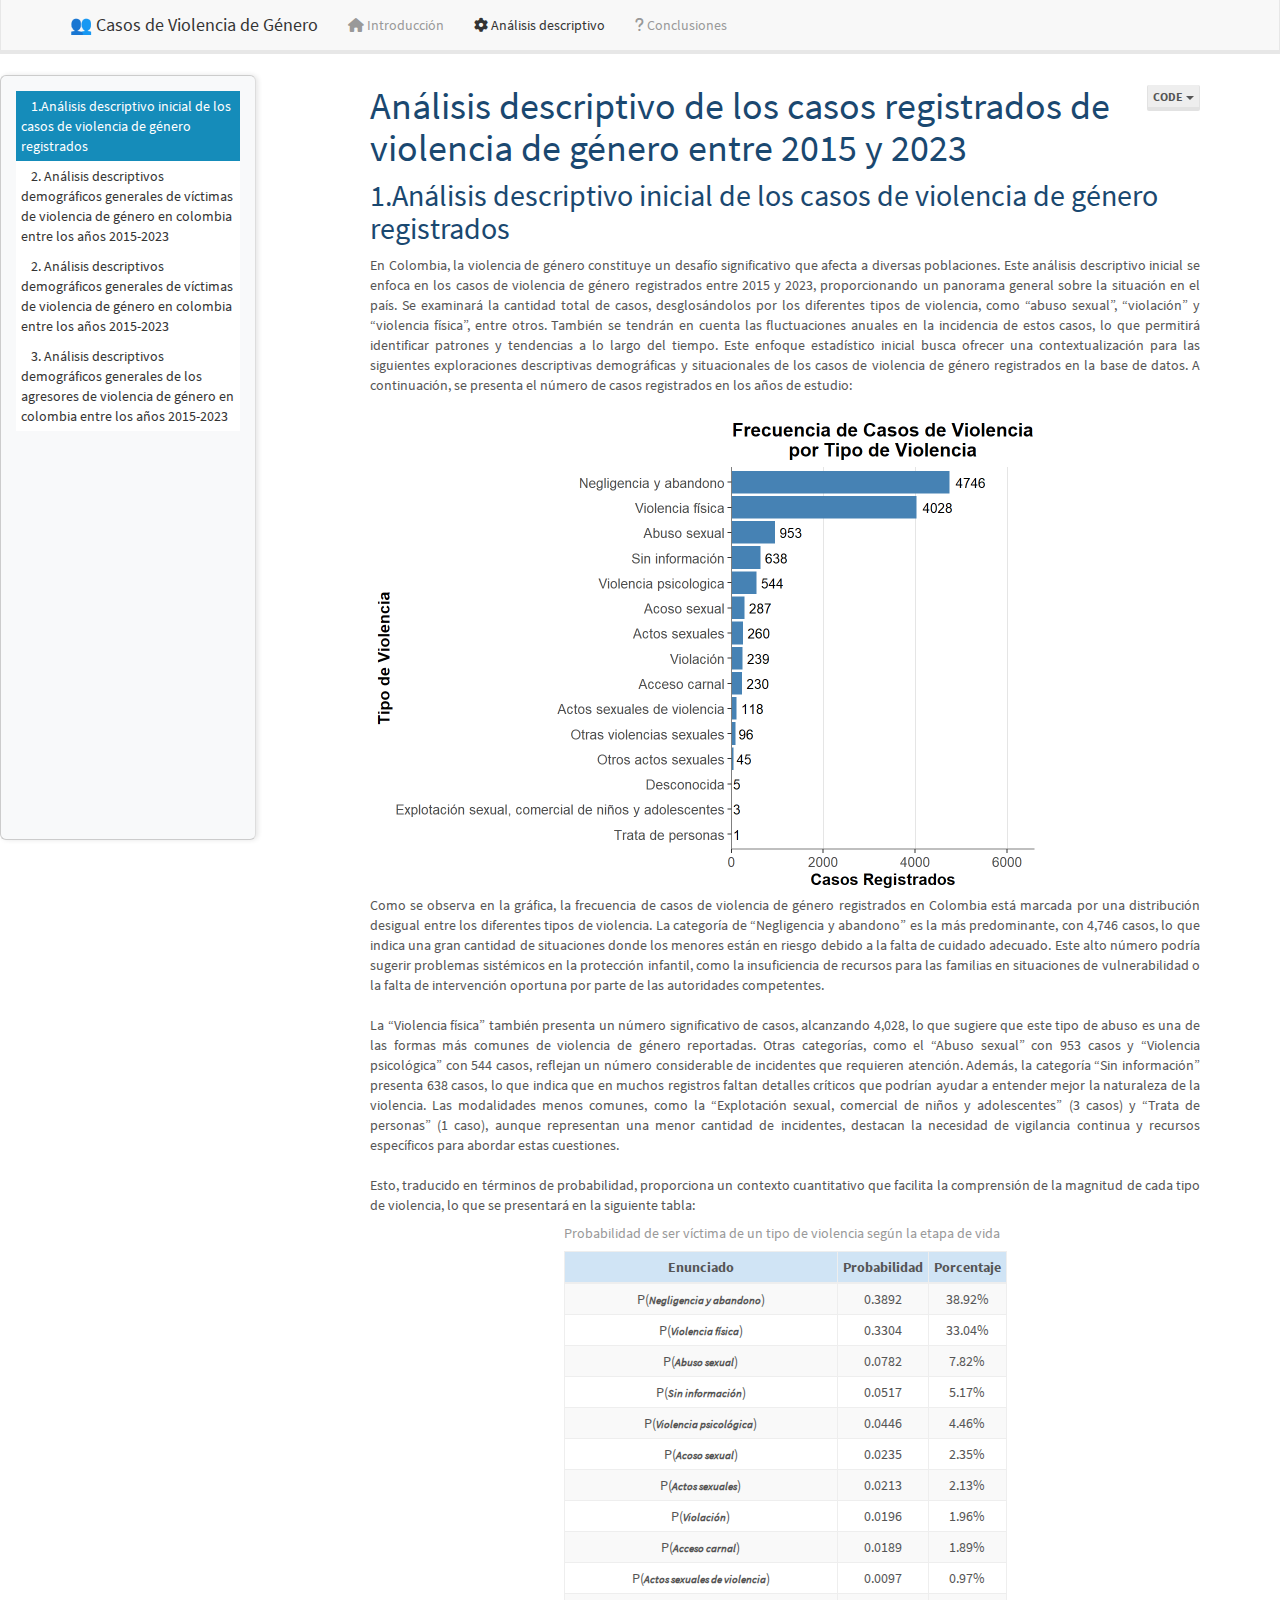
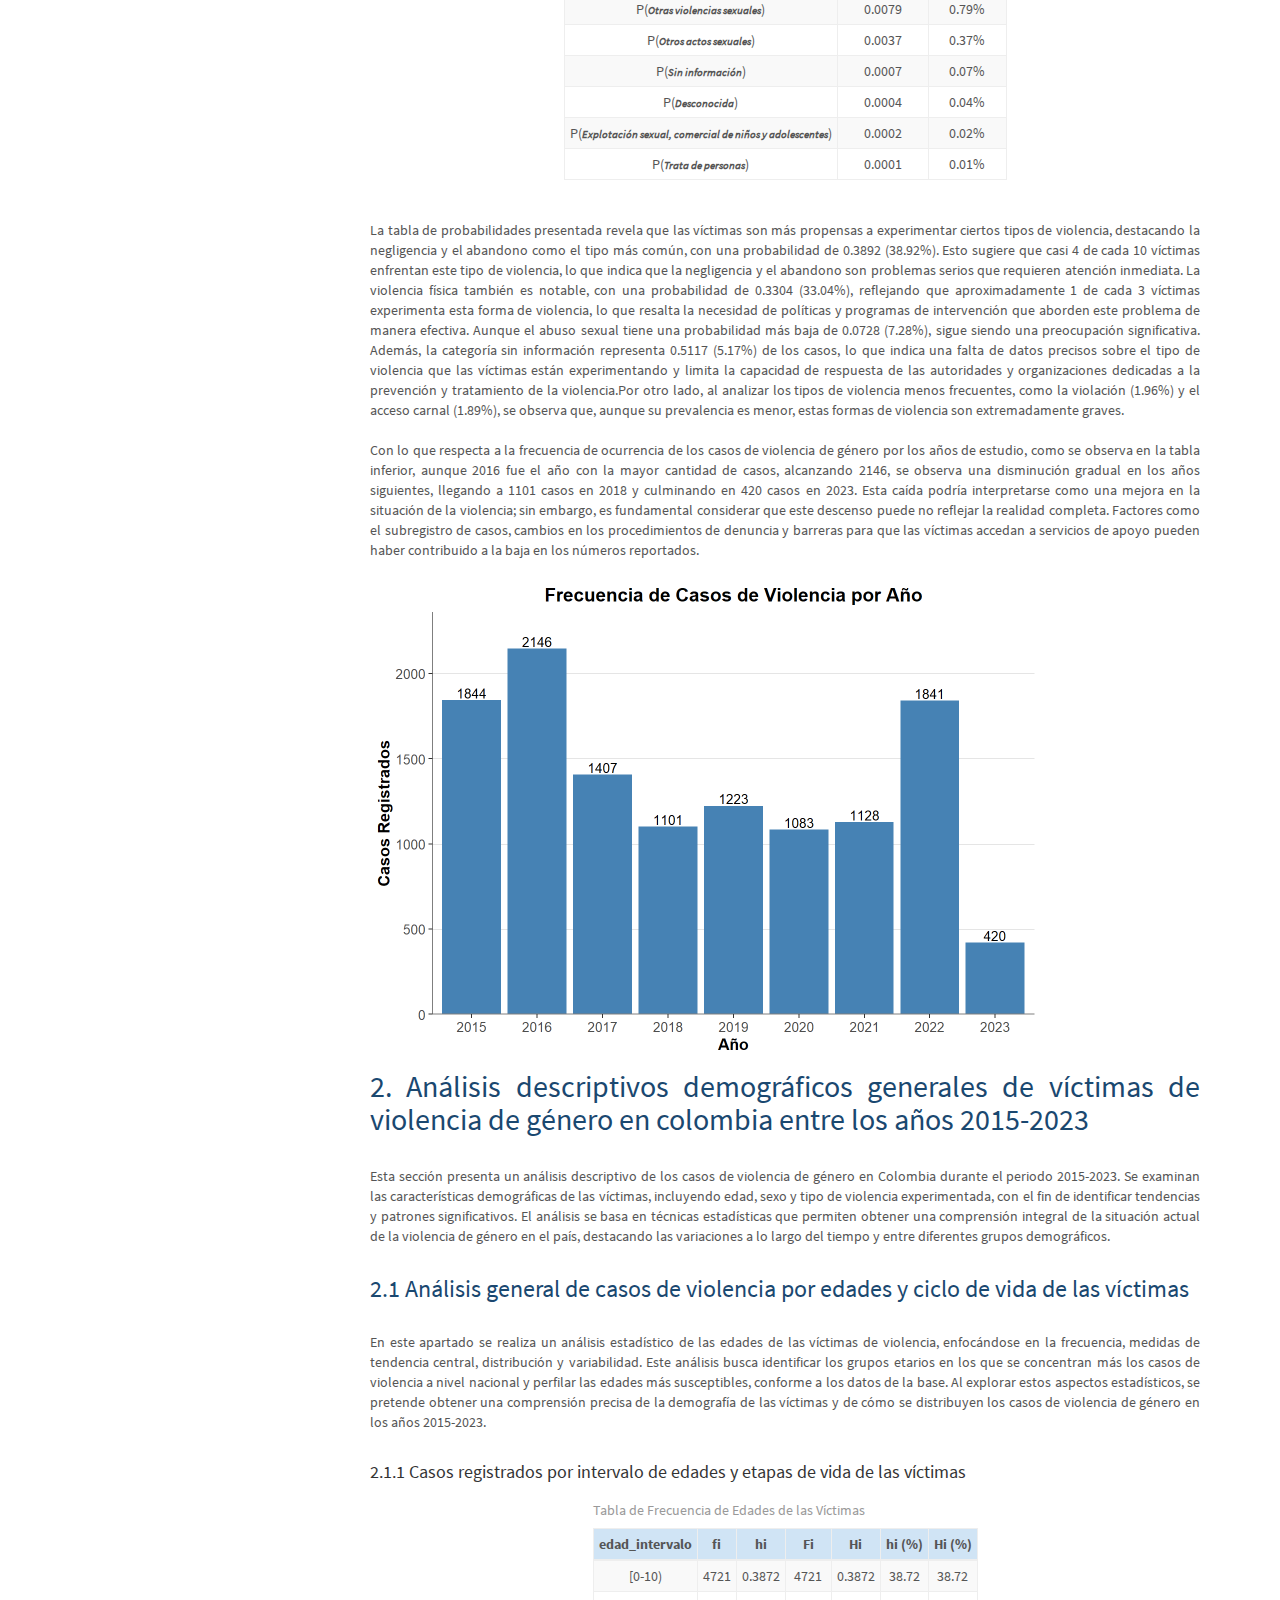
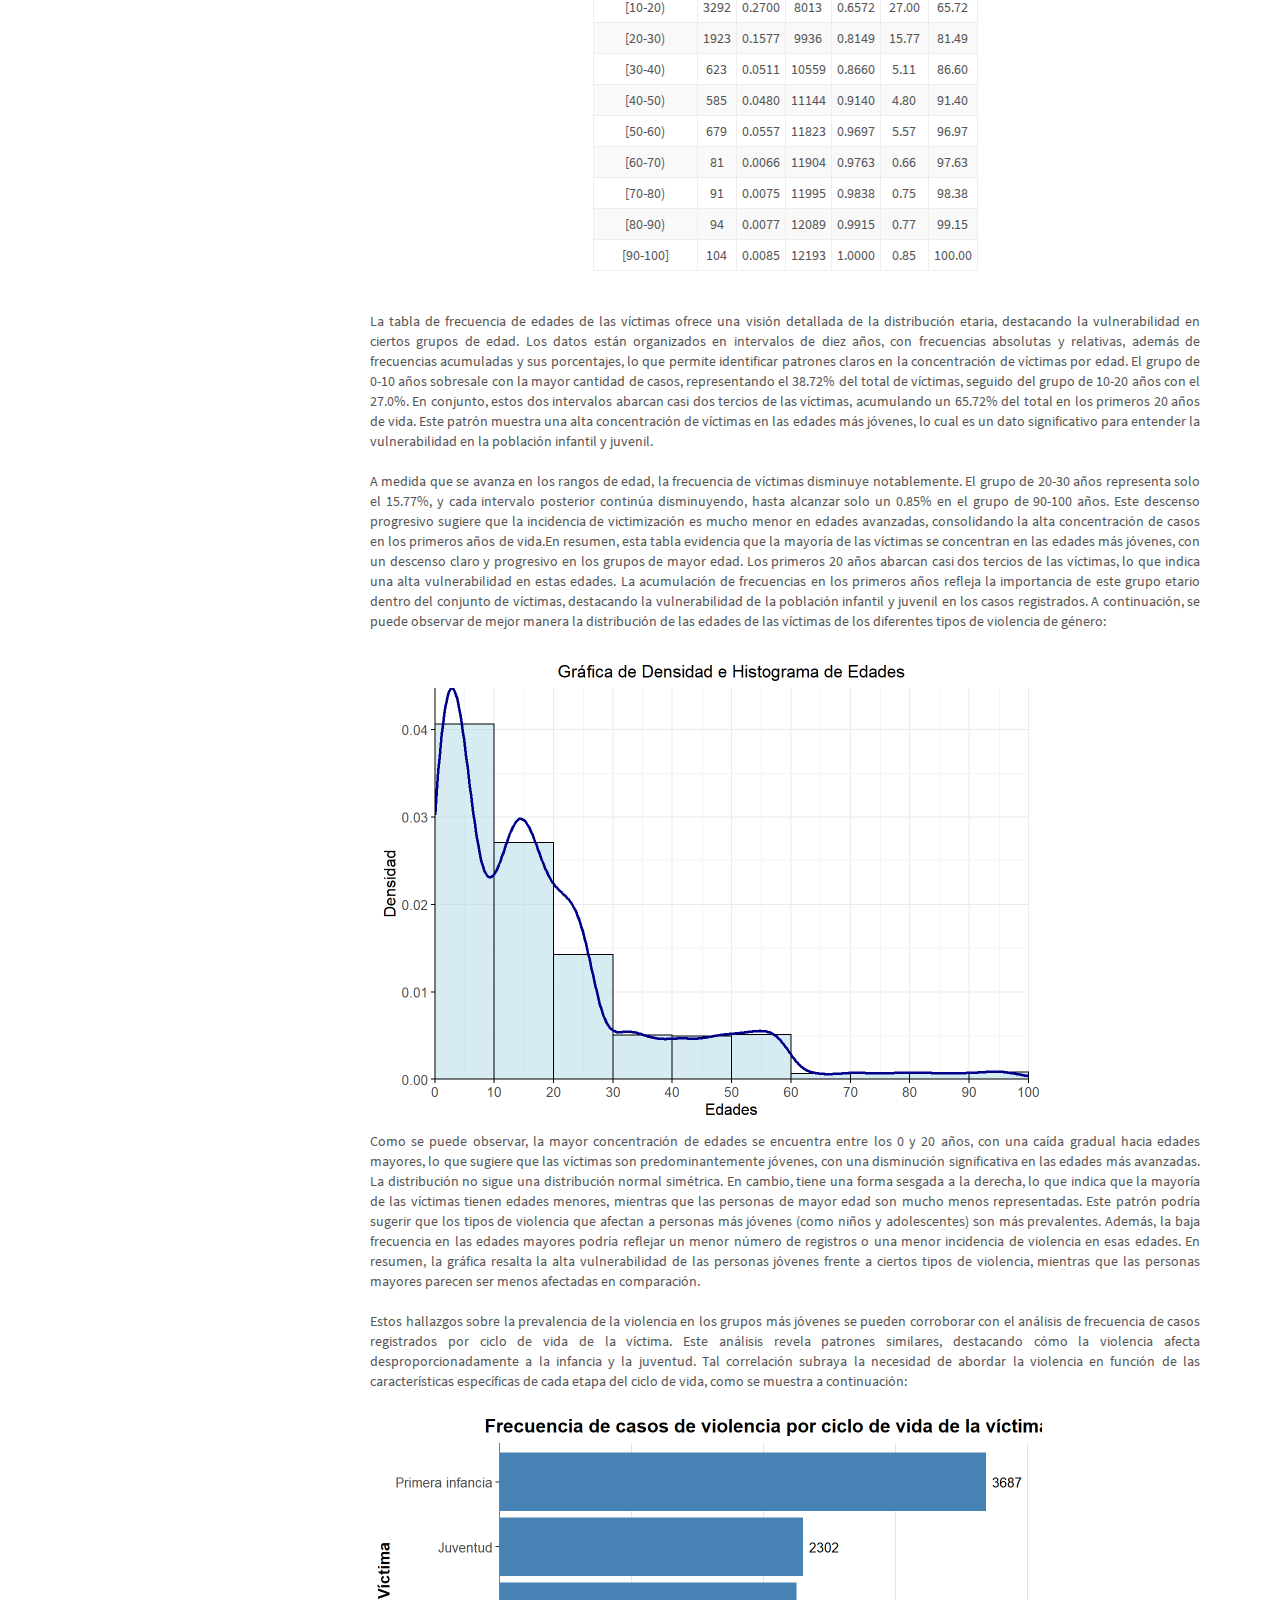
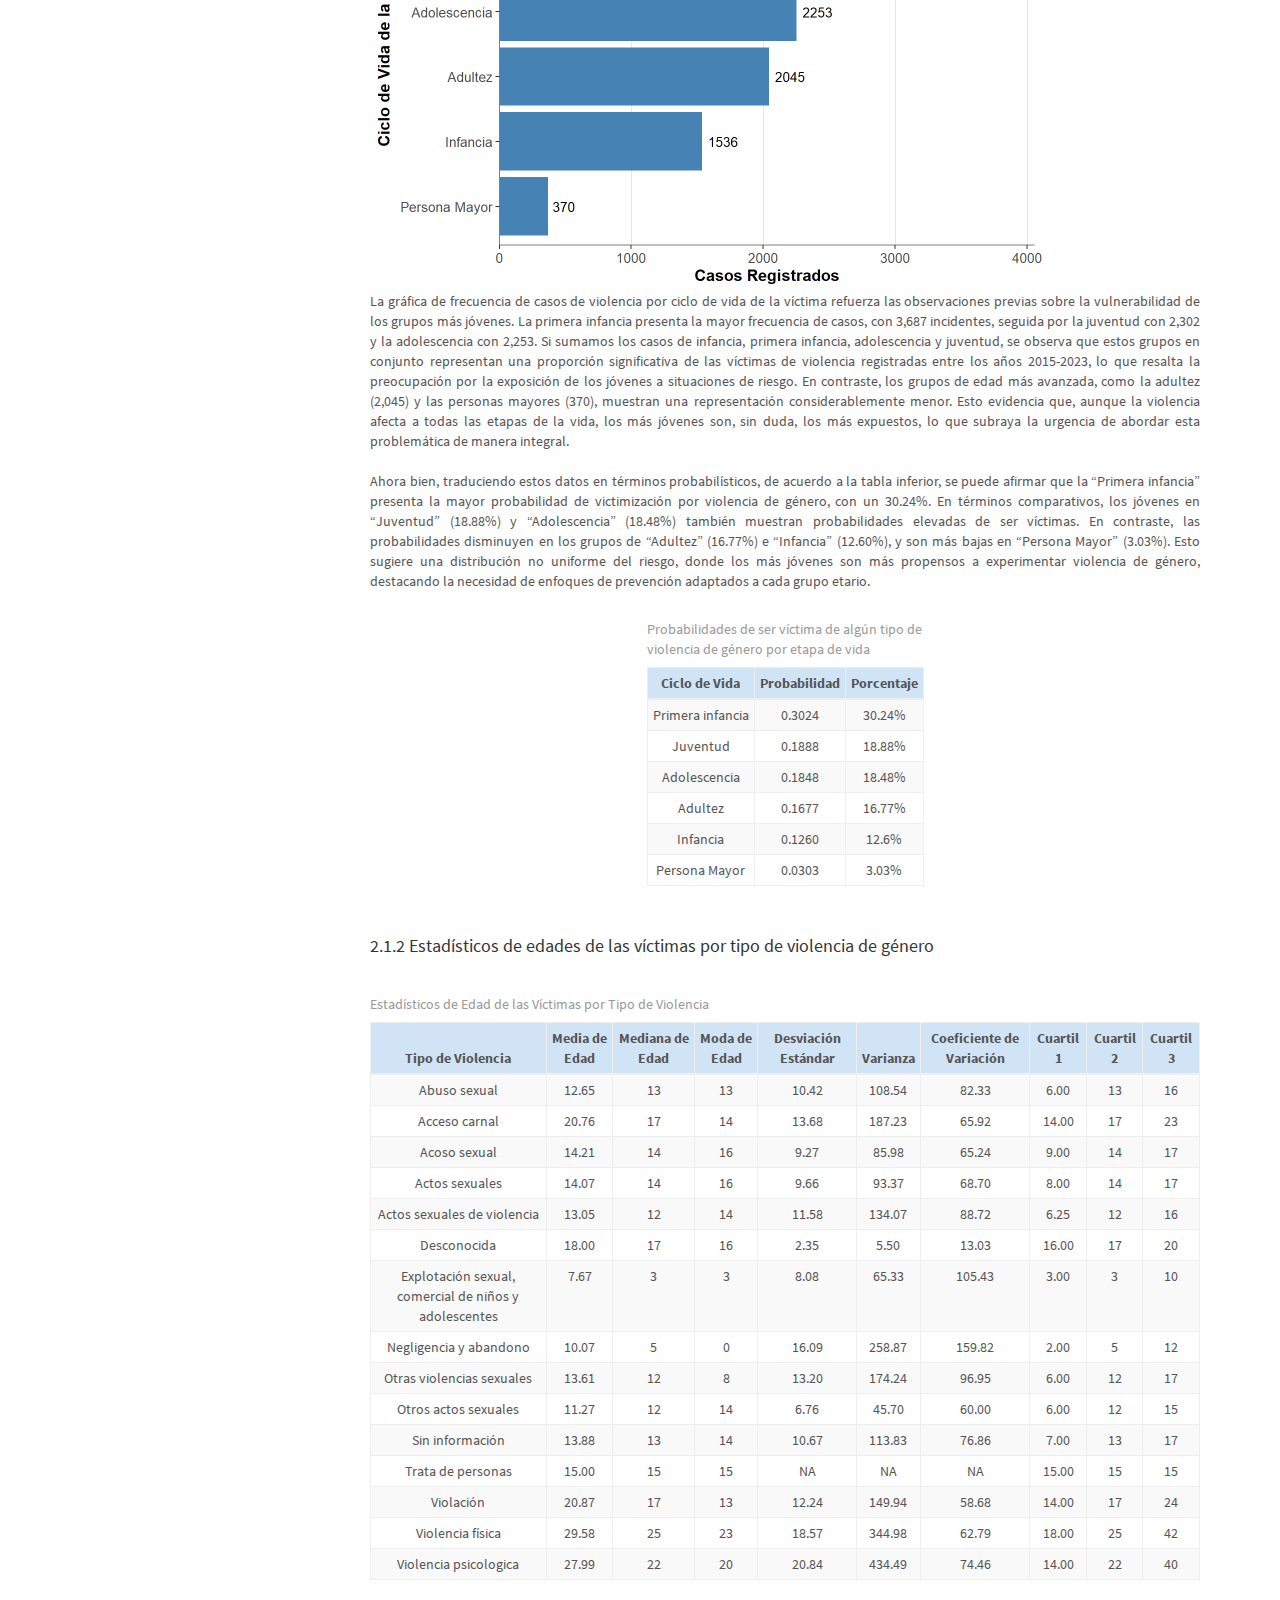
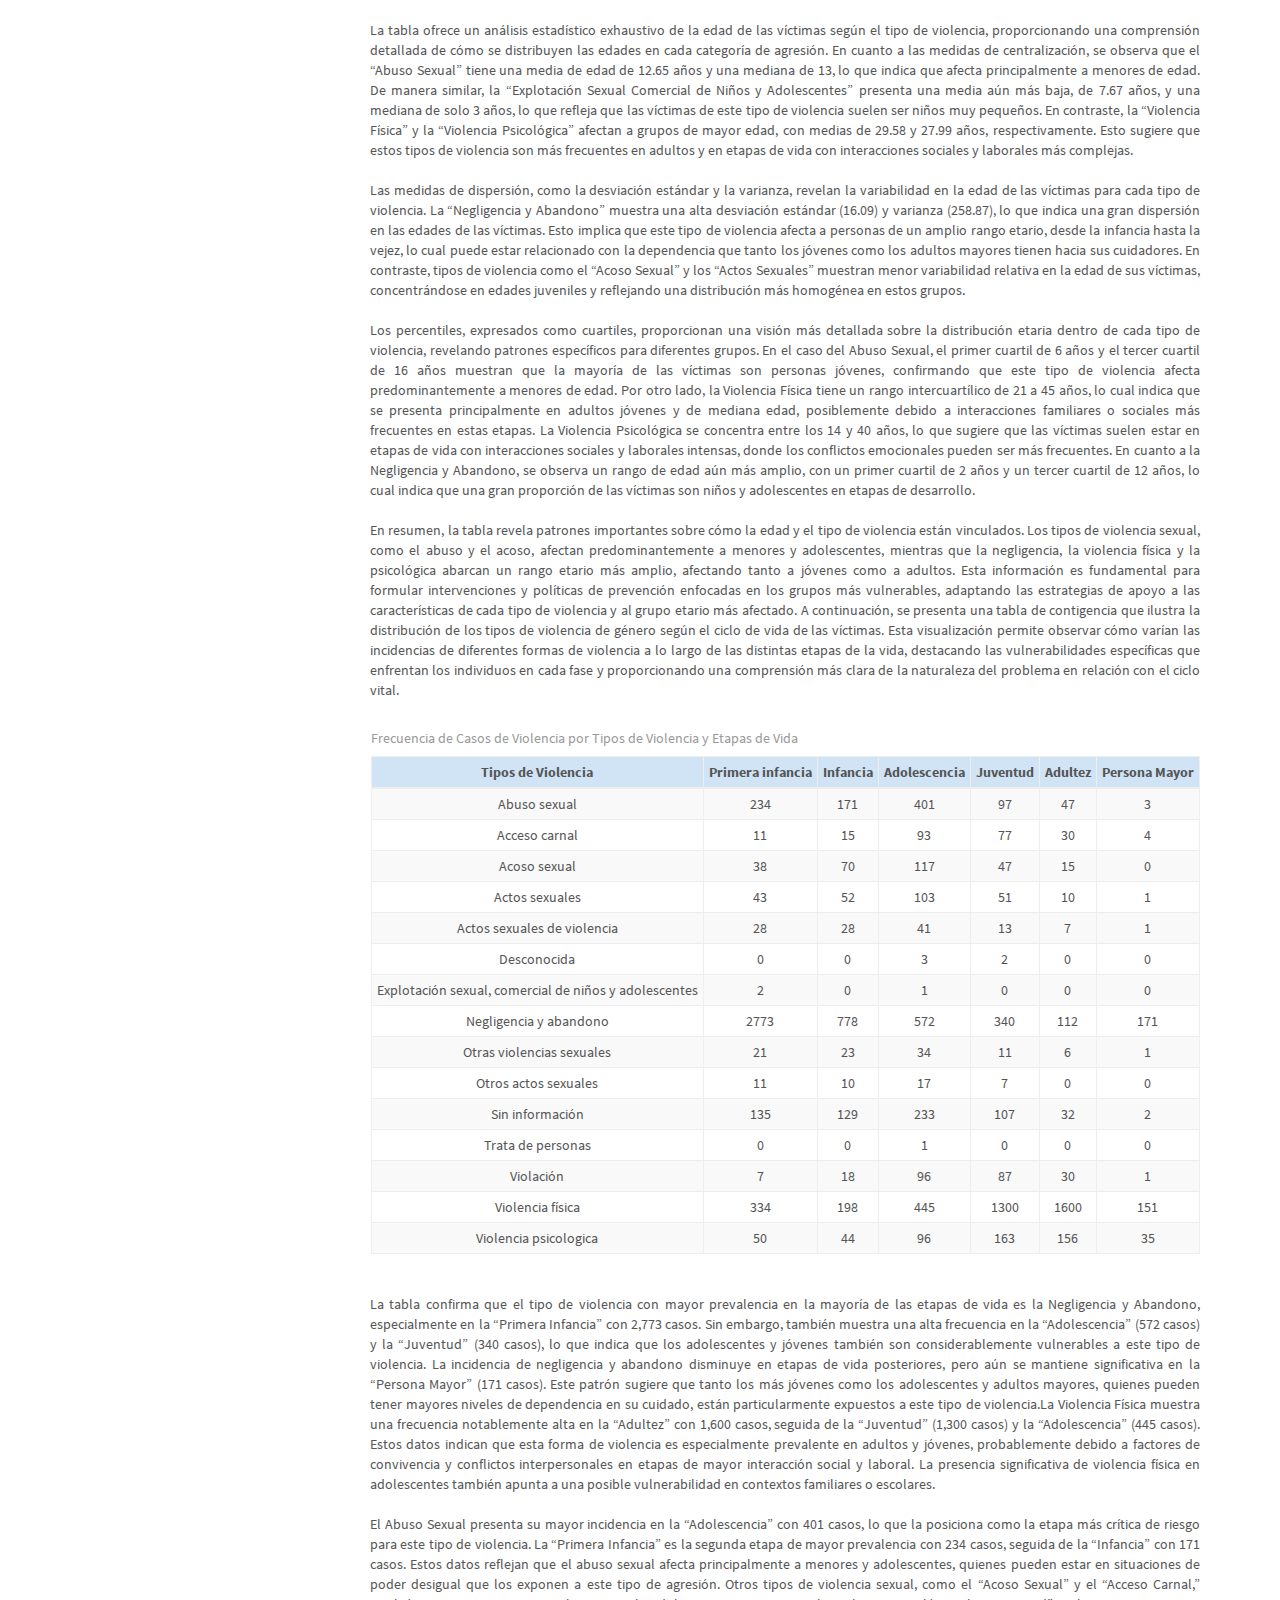
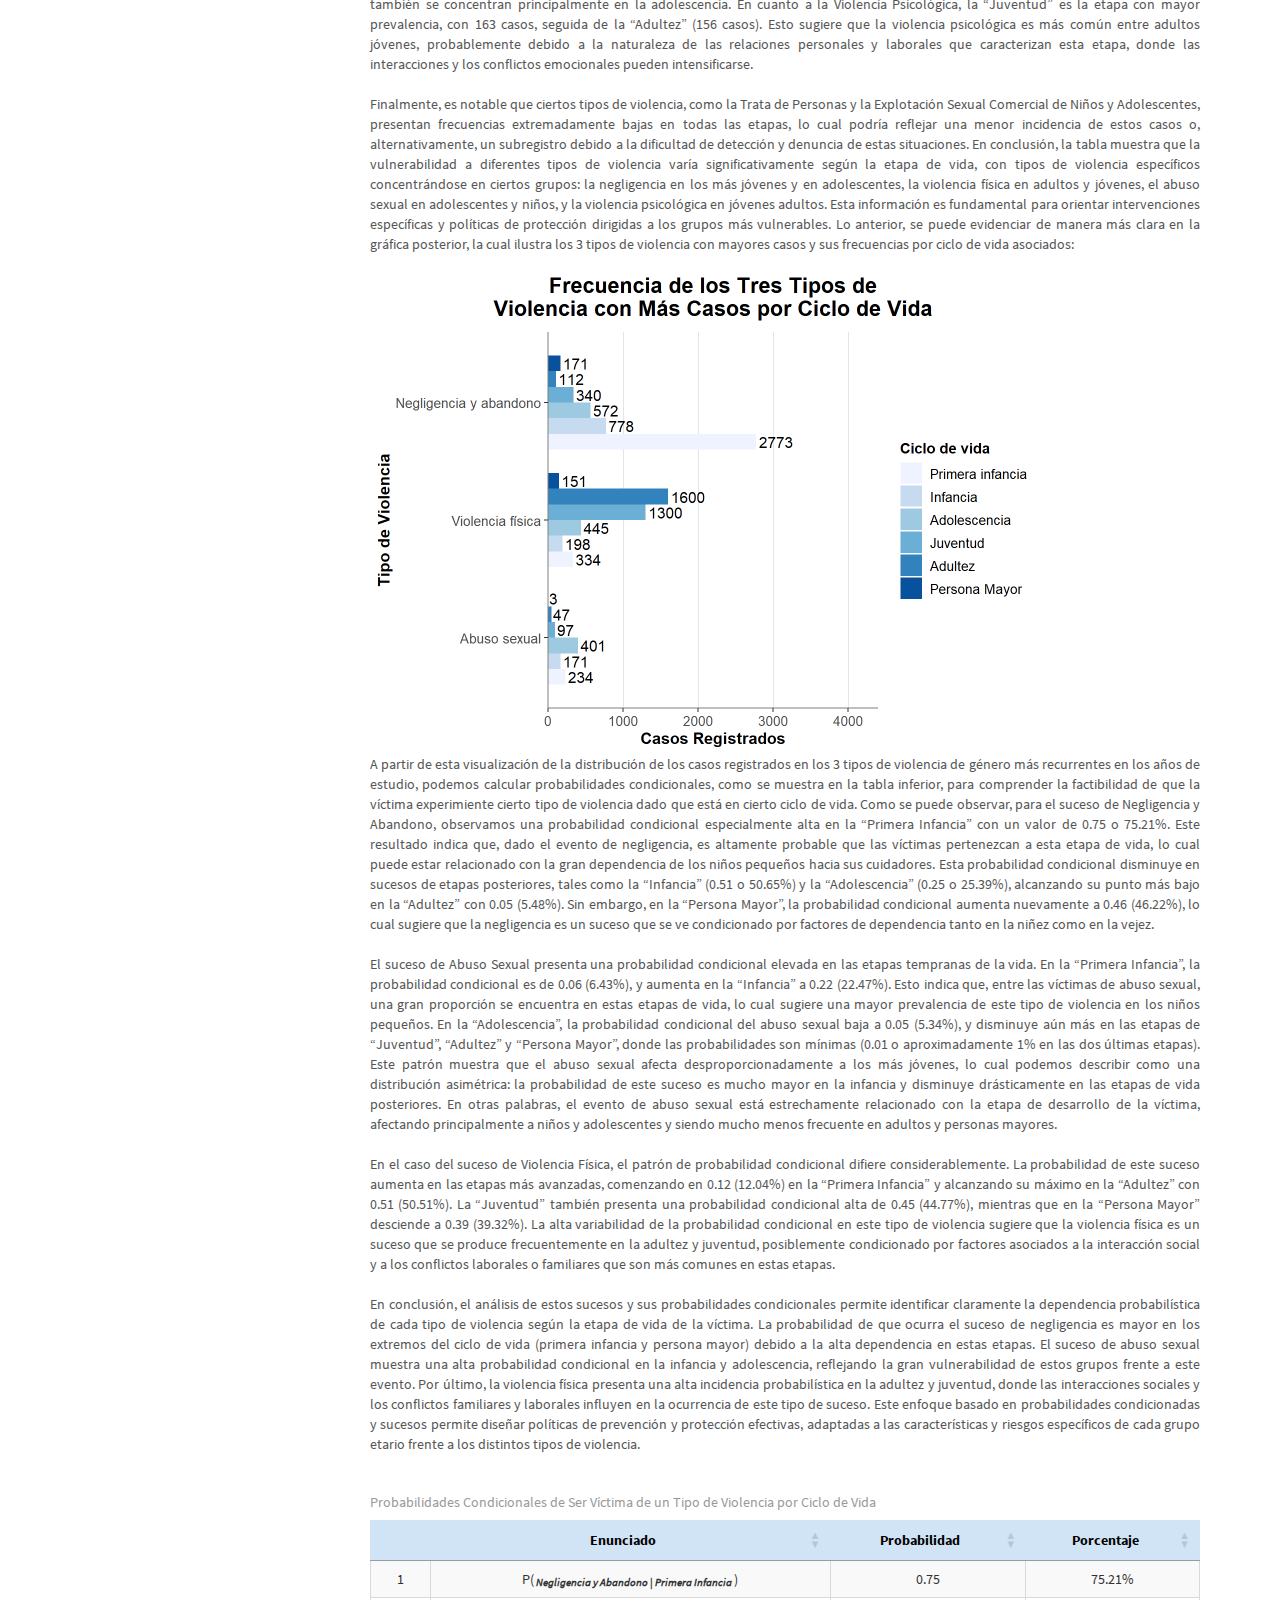
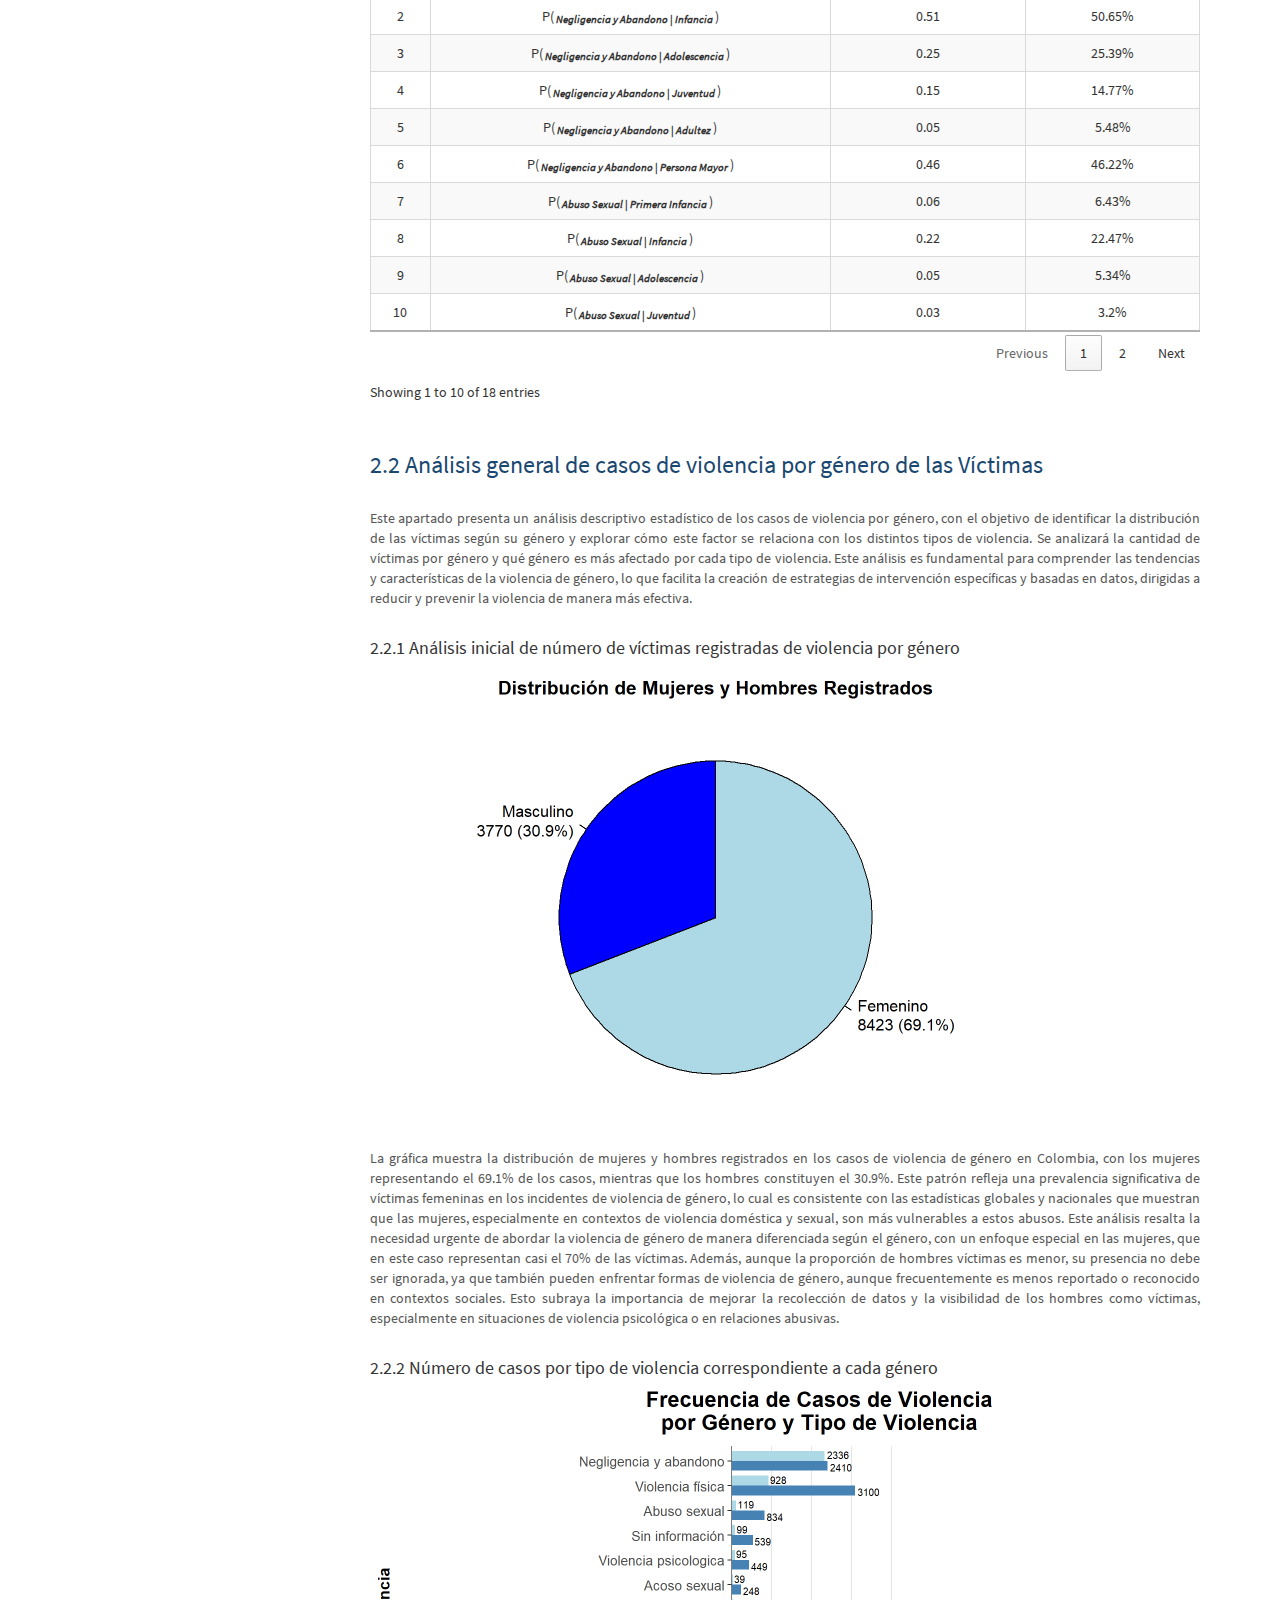
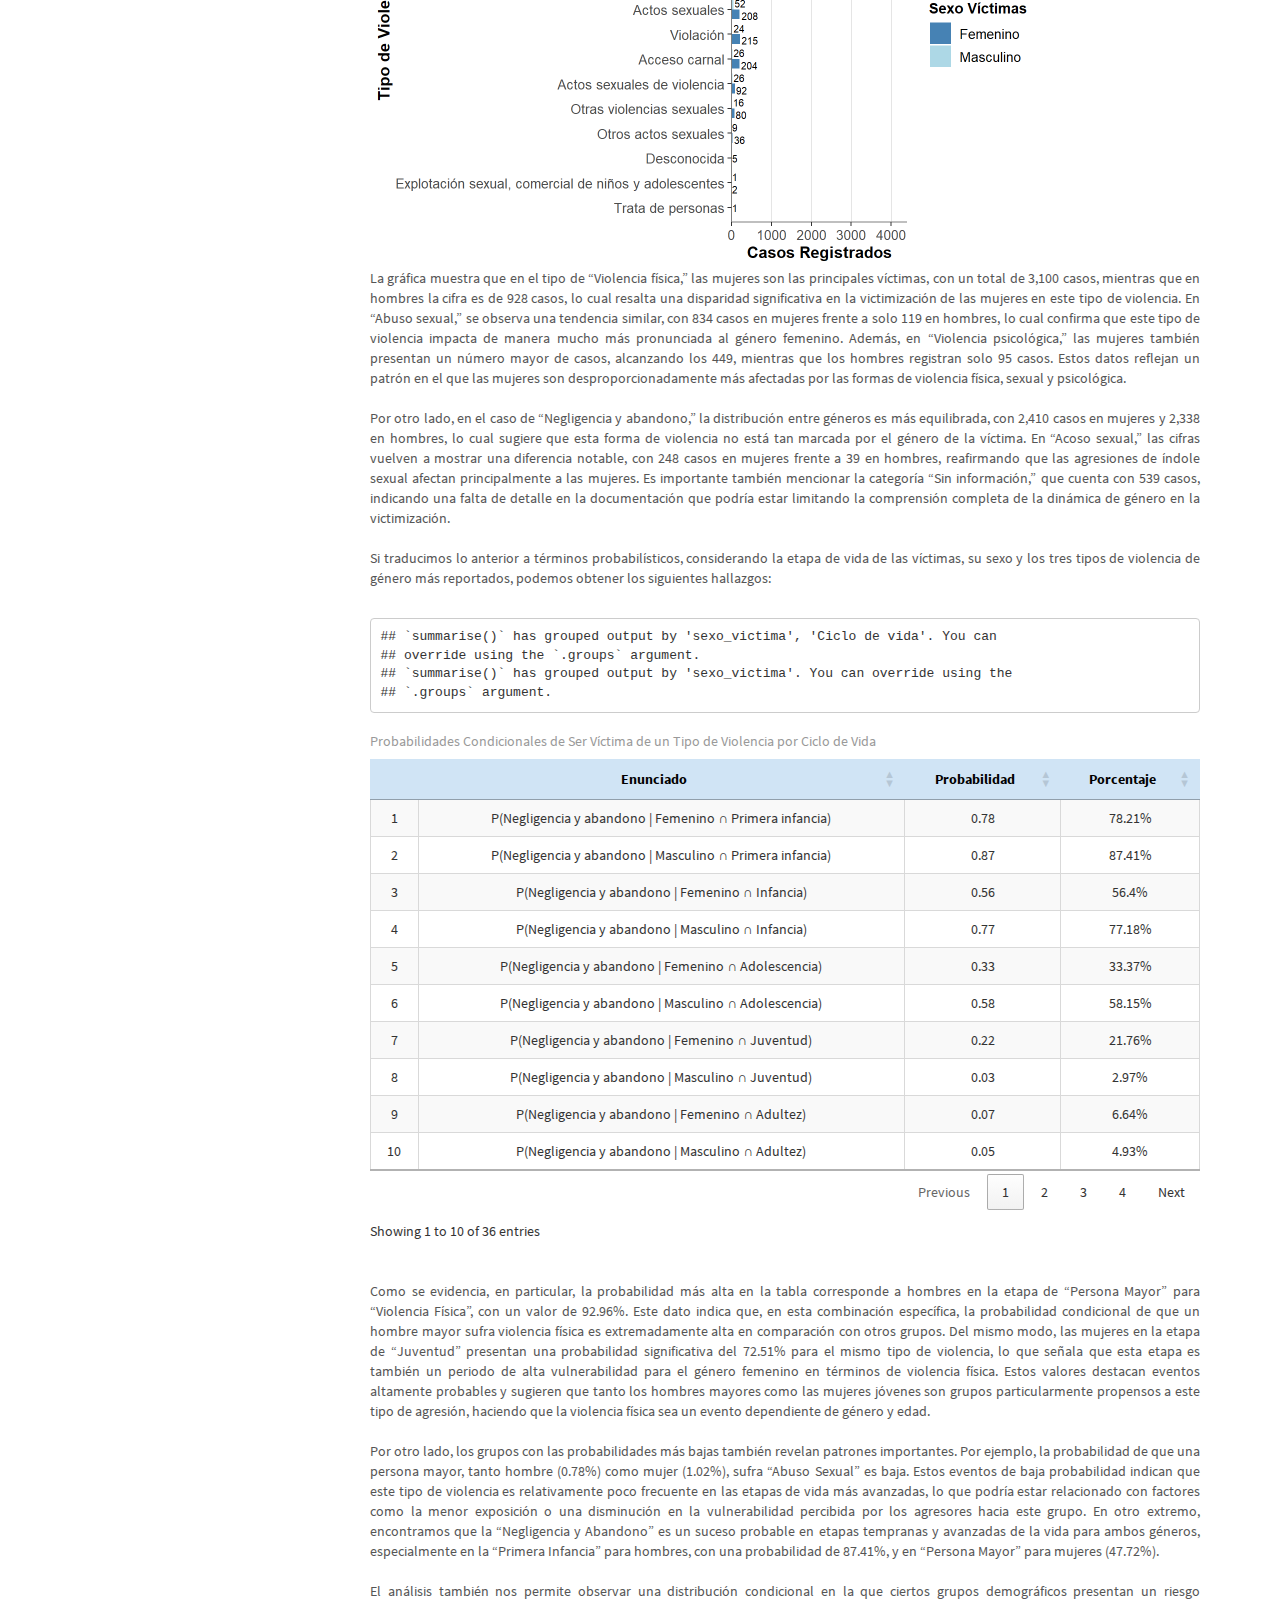
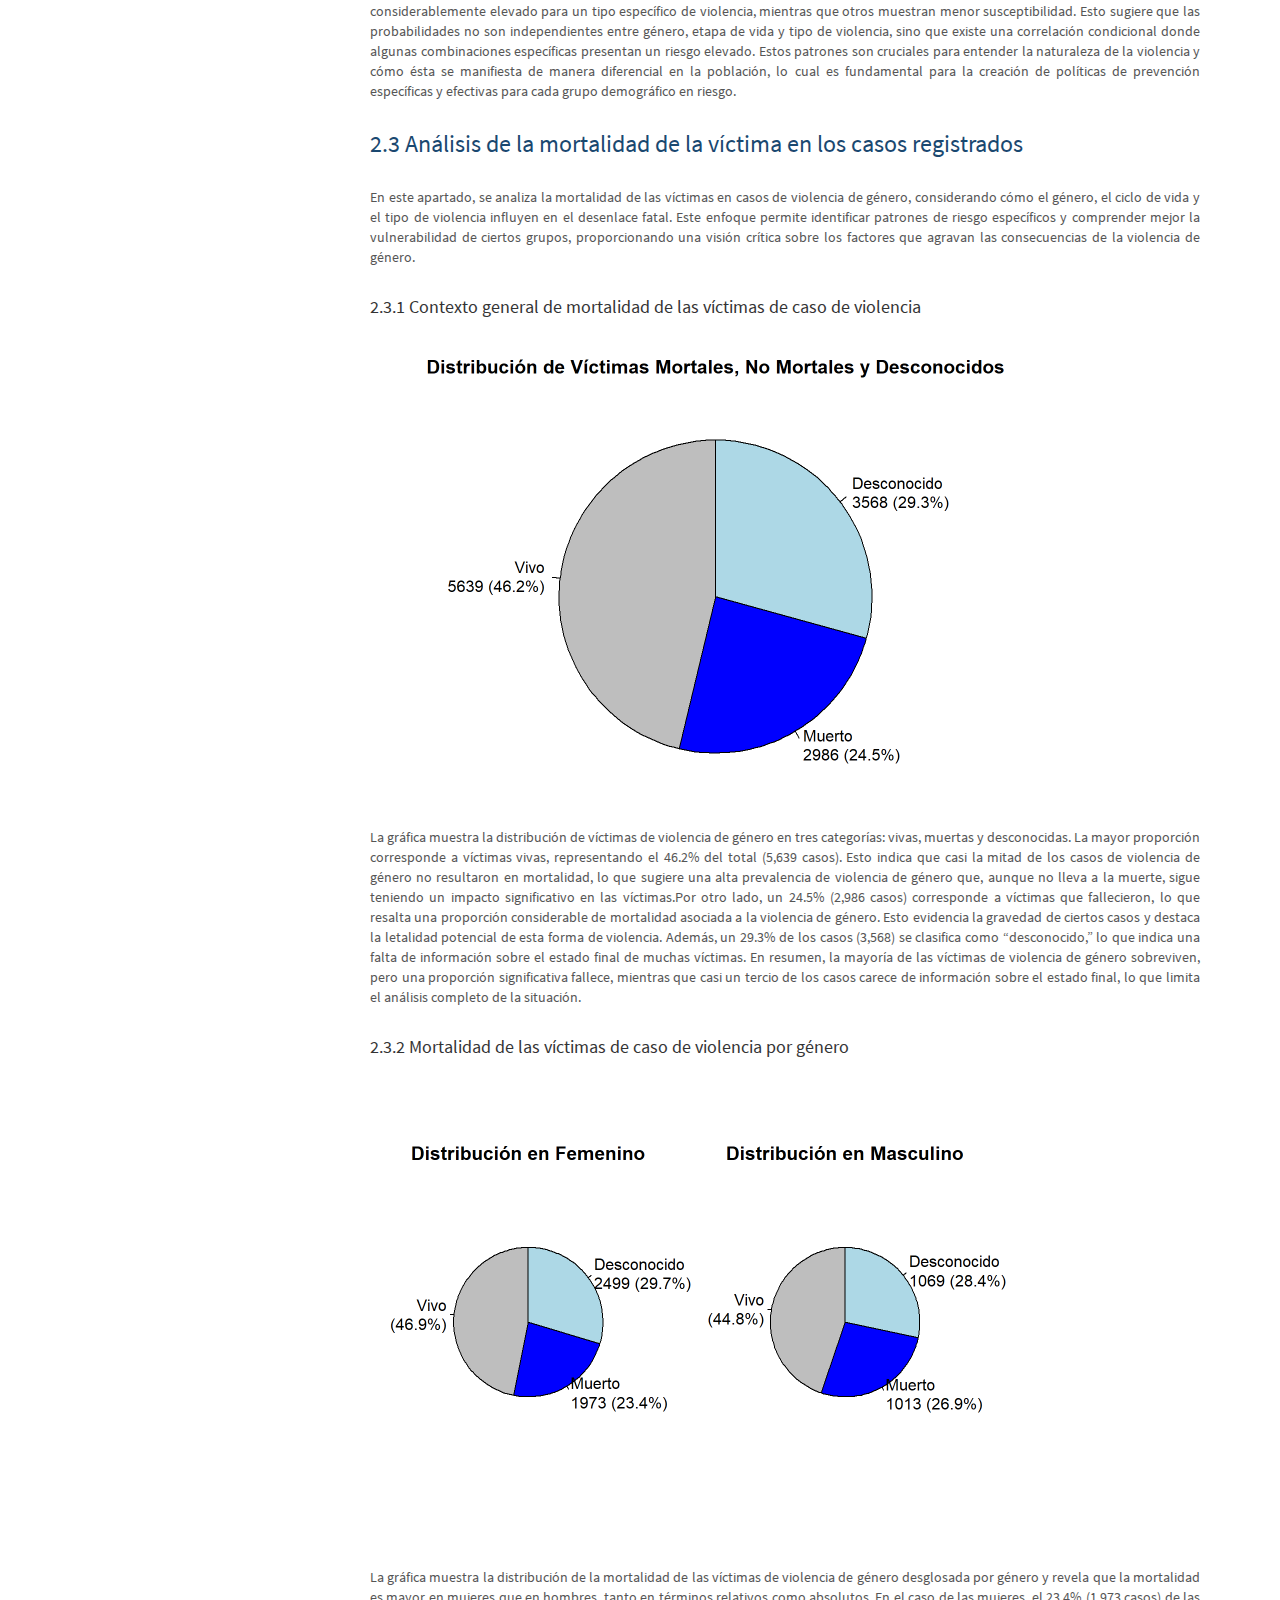
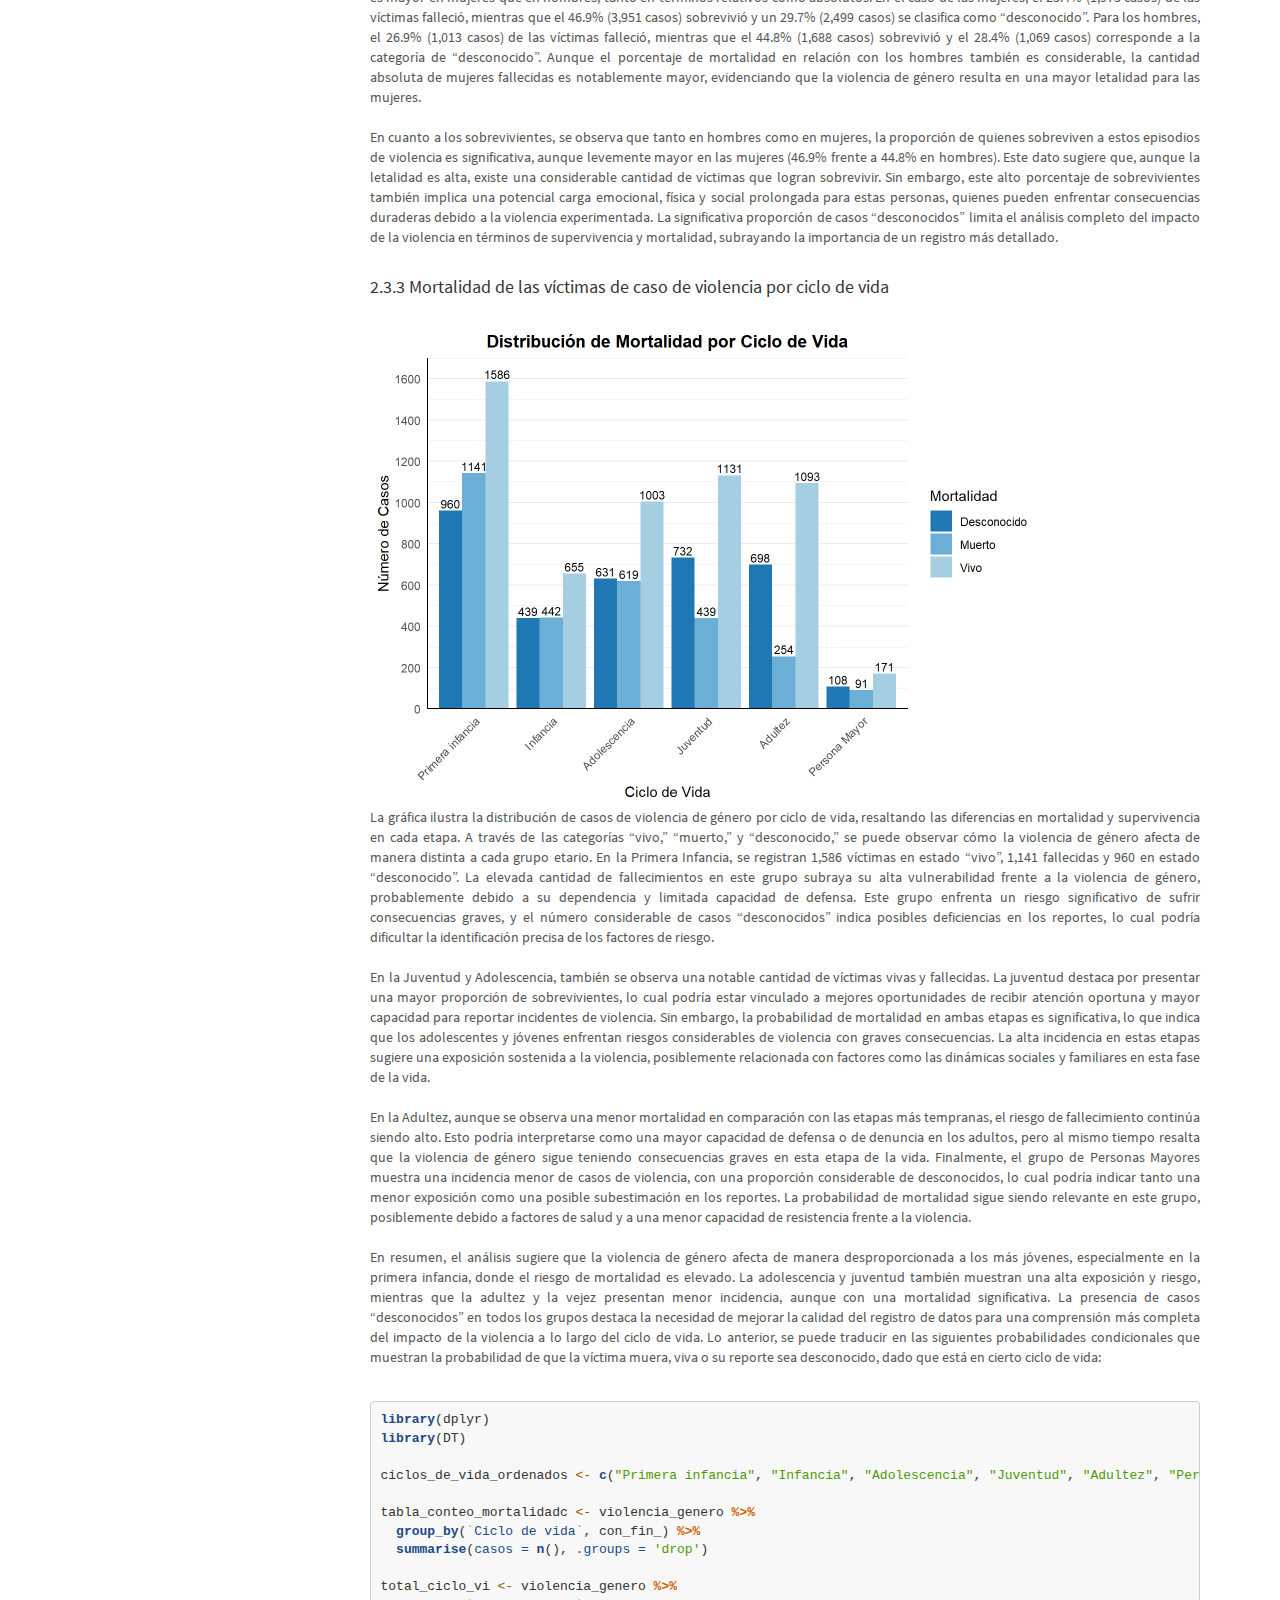
